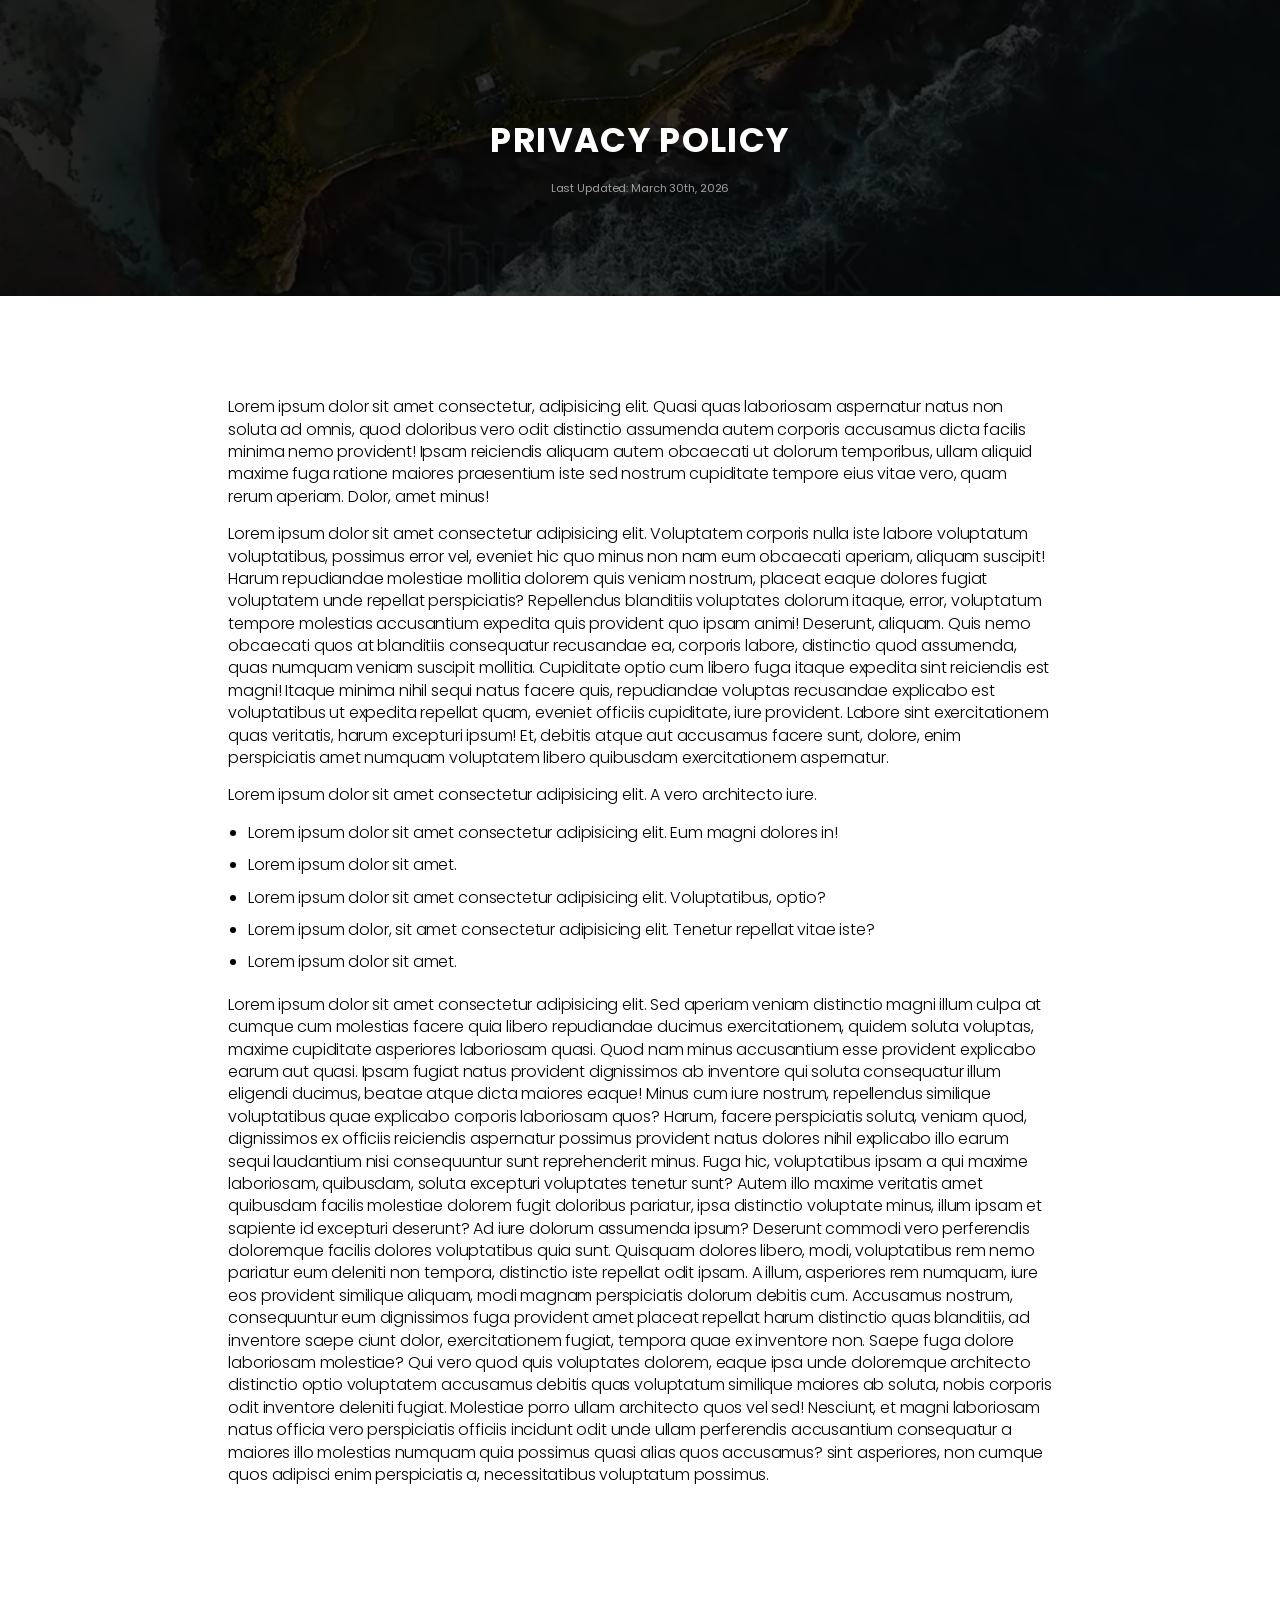
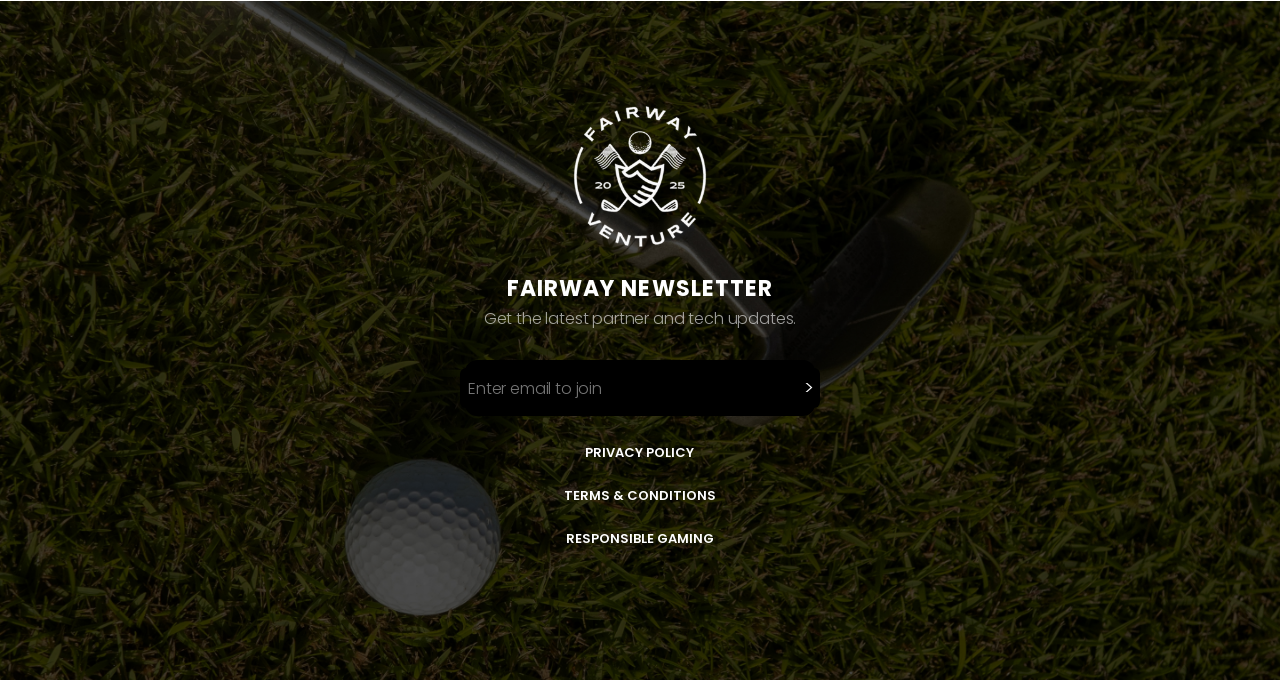
==== privacy-policy.html @ c0509dae "Newsletter form added" ====
<!DOCTYPE html>
<html lang="en">

<head>
    <meta charset="UTF-8">
    <meta name="viewport" content="width=device-width, initial-scale=1.0">
    <title>Fairway Venture  - Privacy Policy</title>
    <meta name="description" content=" ">
    <link rel="shortcut icon" href="/favicon.png" type="image/x-icon">
    <link rel="stylesheet" href="css/styles.css?v=1.0.0">
    <link rel="shortcut icon" href="assets/favicon.svg" type="image/x-icon">
    <meta content="noindex" name="robots"/>

    <!-- Canonical URL -->
    <link rel="canonical" href="">

    <!-- Open Graph / Facebook -->
    <meta property="og:type" content="website" />
    <meta property="og:url" content="" />
    <meta property="og:title" content="Fairway Venture"/>
    <meta property="og:description" content=" " />
    <meta property="og:image" content="/og-image.webp" />
    <meta property="og:image:secure_url" content="" /> 
    <meta property="og:image:width" content="1200" />
    <meta property="og:image:height" content="700" />

    <!-- Twitter Cards -->
    <meta name="twitter:card" content="summary_large_image">
    <meta name="twitter:title" content="Fairway Venture">
    <meta name="description" content=" ">
    <meta name="twitter:image" content="/og-image.webp">
</head>
<body>
    <div class="wrapper-site">
        <nav class="navbar navbar-expand-lg">
            <div class="container position-static justify-content-center">
                <div class="row w-100">
                    <div class="col-12 position-static">
                        <div class="inner-navigation">
                            <div class="logo">
                                <a class="button" href="#footer">
                                   Experience the Technology
                                </a>
                            </div>
                        </div>
                    </div>
                </div>
            </div>
        </nav>

        <section id="hero-inner">
            <div class="container">
                <div class="row">
                    <div class="col-12">
                        <h1>PRIVACY POLICY</h1>
                        <p class="small">Last Updated: March 30th, 2026</p>
                    </div>
                </div>
            </div>
        </section>

        <section id="terms-body">
            <div class="container">
                <div class="row justify-content-center">
                    <div class="col-12 col-md-10 col-lg-8">

                        <p>Lorem ipsum dolor sit amet consectetur, adipisicing elit. Quasi quas laboriosam aspernatur natus non soluta ad omnis, quod doloribus vero odit distinctio assumenda autem corporis accusamus dicta facilis minima nemo provident! Ipsam reiciendis aliquam autem obcaecati ut dolorum temporibus, ullam aliquid maxime fuga ratione maiores praesentium iste sed nostrum cupiditate tempore eius vitae vero, quam rerum aperiam. Dolor, amet minus!</p>

                        <p>Lorem ipsum dolor sit amet consectetur adipisicing elit. Voluptatem corporis nulla iste labore voluptatum voluptatibus, possimus error vel, eveniet hic quo minus non nam eum obcaecati aperiam, aliquam suscipit! Harum repudiandae molestiae mollitia dolorem quis veniam nostrum, placeat eaque dolores fugiat voluptatem unde repellat perspiciatis? Repellendus blanditiis voluptates dolorum itaque, error, voluptatum tempore molestias accusantium expedita quis provident quo ipsam animi! Deserunt, aliquam. Quis nemo obcaecati quos at blanditiis consequatur recusandae ea, corporis labore, distinctio quod assumenda, quas numquam veniam suscipit mollitia. Cupiditate optio cum libero fuga itaque expedita sint reiciendis est magni! Itaque minima nihil sequi natus facere quis, repudiandae voluptas recusandae explicabo est voluptatibus ut expedita repellat quam, eveniet officiis cupiditate, iure provident. Labore sint exercitationem quas veritatis, harum excepturi ipsum! Et, debitis atque aut accusamus facere sunt, dolore, enim perspiciatis amet numquam voluptatem libero quibusdam exercitationem aspernatur.</p>

                        <p>Lorem ipsum dolor sit amet consectetur adipisicing elit. A vero architecto iure.</p>

                        <ul>
                            <li>Lorem ipsum dolor sit amet consectetur adipisicing elit. Eum magni dolores in!</li>
                            <li>Lorem ipsum dolor sit amet.</li>
                            <li>Lorem ipsum dolor sit amet consectetur adipisicing elit. Voluptatibus, optio?</li>
                            <li>Lorem ipsum dolor, sit amet consectetur adipisicing elit. Tenetur repellat vitae iste?</li>
                            <li>Lorem ipsum dolor sit amet.</li>
                        </ul>

                        <p>Lorem ipsum dolor sit amet consectetur adipisicing elit. Sed aperiam veniam distinctio magni illum culpa at cumque cum molestias facere quia libero repudiandae ducimus exercitationem, quidem soluta voluptas, maxime cupiditate asperiores laboriosam quasi. Quod nam minus accusantium esse provident explicabo earum aut quasi. Ipsam fugiat natus provident dignissimos ab inventore qui soluta consequatur illum eligendi ducimus, beatae atque dicta maiores eaque! Minus cum iure nostrum, repellendus similique voluptatibus quae explicabo corporis laboriosam quos? Harum, facere perspiciatis soluta, veniam quod, dignissimos ex officiis reiciendis aspernatur possimus provident natus dolores nihil explicabo illo earum sequi laudantium nisi consequuntur sunt reprehenderit minus. Fuga hic, voluptatibus ipsam a qui maxime laboriosam, quibusdam, soluta excepturi voluptates tenetur sunt? Autem illo maxime veritatis amet quibusdam facilis molestiae dolorem fugit doloribus pariatur, ipsa distinctio voluptate minus, illum ipsam et sapiente id excepturi deserunt? Ad iure dolorum assumenda ipsum? Deserunt commodi vero perferendis doloremque facilis dolores voluptatibus quia sunt. Quisquam dolores libero, modi, voluptatibus rem nemo pariatur eum deleniti non tempora, distinctio iste repellat odit ipsam. A illum, asperiores rem numquam, iure eos provident similique aliquam, modi magnam perspiciatis dolorum debitis cum. Accusamus nostrum, consequuntur eum dignissimos fuga provident amet placeat repellat harum distinctio quas blanditiis, ad inventore saepe ciunt dolor, exercitationem fugiat, tempora quae ex inventore non. Saepe fuga dolore laboriosam molestiae? Qui vero quod quis voluptates dolorem, eaque ipsa unde doloremque architecto distinctio optio voluptatem accusamus debitis quas voluptatum similique maiores ab soluta, nobis corporis odit inventore deleniti fugiat. Molestiae porro ullam architecto quos vel sed! Nesciunt, et magni laboriosam natus officia vero perspiciatis officiis incidunt odit unde ullam perferendis accusantium consequatur a maiores illo molestias numquam quia possimus quasi alias quos accusamus? sint asperiores, non cumque quos adipisci enim perspiciatis a, necessitatibus voluptatum possimus.</p>
                    </div>
                </div>
            </div>
        </section>
        
        <footer id="footer">
            <div class="container">
                <div class="row justify-content-center">
                    <div class="col-12 col-md-5">
                        <div class="inner-content">
                            <div class="top-area">
                                <a href="/">
                                    <img src="public/images/fairway-logo.png" alt="Fairway Venture">
                                </a>
                                <h2>FAIRWAY NEWSLETTER</h2>
                                <p>Get the latest partner and tech updates.</p>
                            </div>
                            <div class="wrapper-form">
                                <form action="" id="waitlist-form">
                                    <input type="email" name="email" id="email" placeholder="Enter email to join" required>
                                    <input type="submit" value=">" class="submit">
                                </form>
                                <div class="success-form">
                                    <div class="inner-content">
                                        <h3>Thank you for subscribing!</h3>
                                    </div>
                                </div>
                            </div>
                            <div class="inner-links">
                                <a href="privacy-policy.html">Privacy Policy</a>
                                <a href="terms-and-conditions.html">Terms & Conditions</a>
                                <a href="responsible-gaming.html">Responsible Gaming</a>
                            </div>
                            <div class="inner-social">

                            </div>
                        </div>
                    </div>
                </div>
            </div>
        </footer>
    </div>
    <!-- jQuery -->
    <script src="lib/js/jquery.min.js"></script>
    <!-- Bootstrap -->
     <script src="lib/js/bootstrap.min.js"></script>
    <!-- Javascript -->
    <script src="js/index.js?v=1.0.0"></script>
</body>
</html>
---- css/styles.css ----
@charset "UTF-8";@import url("https://fonts.googleapis.com/css2?family=Poppins:ital,wght@0,100;0,200;0,300;0,400;0,500;0,600;0,700;0,800;0,900;1,100;1,200;1,300;1,400;1,500;1,600;1,700;1,800;1,900&display=swap");
/*!
 * Bootstrap v4.1.3 (https://getbootstrap.com/)
 * Copyright 2011-2018 The Bootstrap Authors
 * Copyright 2011-2018 Twitter, Inc.
 * Licensed under MIT (https://github.com/twbs/bootstrap/blob/master/LICENSE)
 */:root{--blue:#007bff;--indigo:#6610f2;--purple:#6f42c1;--pink:#e83e8c;--red:#dc3545;--orange:#fd7e14;--yellow:#ffc107;--green:#28a745;--teal:#20c997;--cyan:#17a2b8;--white:#fff;--gray:#6c757d;--gray-dark:#343a40;--primary:#007bff;--secondary:#6c757d;--success:#28a745;--info:#17a2b8;--warning:#ffc107;--danger:#dc3545;--light:#f8f9fa;--dark:#343a40;--breakpoint-xs:0;--breakpoint-sm:576px;--breakpoint-md:768px;--breakpoint-lg:992px;--breakpoint-xl:1200px;--font-family-sans-serif:-apple-system,BlinkMacSystemFont,"Segoe UI",Roboto,"Helvetica Neue",Arial,sans-serif,"Apple Color Emoji","Segoe UI Emoji","Segoe UI Symbol","Noto Color Emoji";--font-family-monospace:SFMono-Regular,Menlo,Monaco,Consolas,"Liberation Mono","Courier New",monospace}*,:after,:before{-webkit-box-sizing:border-box;box-sizing:border-box}html{font-family:sans-serif;line-height:1.15;-webkit-text-size-adjust:100%;-ms-text-size-adjust:100%;-ms-overflow-style:scrollbar;-webkit-tap-highlight-color:transparent}@-ms-viewport{width:device-width}article,aside,figcaption,figure,footer,header,hgroup,main,nav,section{display:block}body{margin:0;font-family:-apple-system,BlinkMacSystemFont,"Segoe UI",Roboto,"Helvetica Neue",Arial,sans-serif,"Apple Color Emoji","Segoe UI Emoji","Segoe UI Symbol","Noto Color Emoji";font-size:1rem;font-weight:400;line-height:1.5;color:#212529;text-align:left;background-color:#fff}[tabindex="-1"]:focus{outline:0!important}hr{-webkit-box-sizing:content-box;box-sizing:content-box;height:0;overflow:visible}h1,h2,h3,h4,h5,h6{margin-top:0;margin-bottom:0.5rem}p{margin-top:0;margin-bottom:1rem}abbr[data-original-title],abbr[title]{text-decoration:underline;-webkit-text-decoration:underline dotted;text-decoration:underline dotted;cursor:help;border-bottom:0}address{margin-bottom:1rem;font-style:normal;line-height:inherit}dl,ol,ul{margin-top:0;margin-bottom:1rem}ol ol,ol ul,ul ol,ul ul{margin-bottom:0}dt{font-weight:700}dd{margin-bottom:0.5rem;margin-left:0}blockquote{margin:0 0 1rem}dfn{font-style:italic}b,strong{font-weight:bolder}small{font-size:80%}sub,sup{position:relative;font-size:75%;line-height:0;vertical-align:baseline}sub{bottom:-0.25em}sup{top:-0.5em}a{color:#007bff;text-decoration:none;background-color:transparent;-webkit-text-decoration-skip:objects}a:hover{color:#0056b3;text-decoration:underline}a:not([href]):not([tabindex]){color:inherit;text-decoration:none}a:not([href]):not([tabindex]):focus,a:not([href]):not([tabindex]):hover{color:inherit;text-decoration:none}a:not([href]):not([tabindex]):focus{outline:0}code,kbd,pre,samp{font-family:SFMono-Regular,Menlo,Monaco,Consolas,"Liberation Mono","Courier New",monospace;font-size:1em}pre{margin-top:0;margin-bottom:1rem;overflow:auto;-ms-overflow-style:scrollbar}figure{margin:0 0 1rem}img{vertical-align:middle;border-style:none}svg{overflow:hidden;vertical-align:middle}table{border-collapse:collapse}caption{padding-top:0.75rem;padding-bottom:0.75rem;color:#6c757d;text-align:left;caption-side:bottom}th{text-align:inherit}label{display:inline-block;margin-bottom:0.5rem}button{border-radius:0}button:focus{outline:1px dotted;outline:5px auto -webkit-focus-ring-color}button,input,optgroup,select,textarea{margin:0;font-family:inherit;font-size:inherit;line-height:inherit}button,input{overflow:visible}button,select{text-transform:none}[type=reset],[type=submit],button,html [type=button]{-webkit-appearance:button}[type=button]::-moz-focus-inner,[type=reset]::-moz-focus-inner,[type=submit]::-moz-focus-inner,button::-moz-focus-inner{padding:0;border-style:none}input[type=checkbox],input[type=radio]{-webkit-box-sizing:border-box;box-sizing:border-box;padding:0}input[type=date],input[type=datetime-local],input[type=month],input[type=time]{-webkit-appearance:listbox}textarea{overflow:auto;resize:vertical}fieldset{min-width:0;padding:0;margin:0;border:0}legend{display:block;width:100%;max-width:100%;padding:0;margin-bottom:0.5rem;font-size:1.5rem;line-height:inherit;color:inherit;white-space:normal}progress{vertical-align:baseline}[type=number]::-webkit-inner-spin-button,[type=number]::-webkit-outer-spin-button{height:auto}[type=search]{outline-offset:-2px;-webkit-appearance:none}[type=search]::-webkit-search-cancel-button,[type=search]::-webkit-search-decoration{-webkit-appearance:none}::-webkit-file-upload-button{font:inherit;-webkit-appearance:button}output{display:inline-block}summary{display:list-item;cursor:pointer}template{display:none}[hidden]{display:none!important}.h1,.h2,.h3,.h4,.h5,.h6,h1,h2,h3,h4,h5,h6{margin-bottom:0.5rem;font-family:inherit;font-weight:500;line-height:1.2;color:inherit}.h1,h1{font-size:2.5rem}.h2,h2{font-size:2rem}.h3,h3{font-size:1.75rem}.h4,h4{font-size:1.5rem}.h5,h5{font-size:1.25rem}.h6,h6{font-size:1rem}.lead{font-size:1.25rem;font-weight:300}.display-1{font-size:6rem;font-weight:300;line-height:1.2}.display-2{font-size:5.5rem;font-weight:300;line-height:1.2}.display-3{font-size:4.5rem;font-weight:300;line-height:1.2}.display-4{font-size:3.5rem;font-weight:300;line-height:1.2}hr{margin-top:1rem;margin-bottom:1rem;border:0;border-top:1px solid rgba(0,0,0,0.1)}.small,small{font-size:80%;font-weight:400}.mark,mark{padding:0.2em;background-color:#fcf8e3}.list-unstyled{padding-left:0;list-style:none}.list-inline{padding-left:0;list-style:none}.list-inline-item{display:inline-block}.list-inline-item:not(:last-child){margin-right:0.5rem}.initialism{font-size:90%;text-transform:uppercase}.blockquote{margin-bottom:1rem;font-size:1.25rem}.blockquote-footer{display:block;font-size:80%;color:#6c757d}.blockquote-footer:before{content:"— "}.img-fluid{max-width:100%;height:auto}.img-thumbnail{padding:0.25rem;background-color:#fff;border:1px solid #dee2e6;border-radius:0.25rem;max-width:100%;height:auto}.figure{display:inline-block}.figure-img{margin-bottom:0.5rem;line-height:1}.figure-caption{font-size:90%;color:#6c757d}code{font-size:87.5%;color:#e83e8c;word-break:break-word}a>code{color:inherit}kbd{padding:0.2rem 0.4rem;font-size:87.5%;color:#fff;background-color:#212529;border-radius:0.2rem}kbd kbd{padding:0;font-size:100%;font-weight:700}pre{display:block;font-size:87.5%;color:#212529}pre code{font-size:inherit;color:inherit;word-break:normal}.pre-scrollable{max-height:340px;overflow-y:scroll}.container{width:100%;padding-right:15px;padding-left:15px;margin-right:auto;margin-left:auto}@media (min-width:576px){.container{max-width:540px}}@media (min-width:768px){.container{max-width:720px}}@media (min-width:992px){.container{max-width:960px}}@media (min-width:1200px){.container{max-width:1140px}}.container-fluid{width:100%;padding-right:15px;padding-left:15px;margin-right:auto;margin-left:auto}.row{display:-ms-flexbox;display:-webkit-box;display:flex;-ms-flex-wrap:wrap;flex-wrap:wrap;margin-right:-15px;margin-left:-15px}.no-gutters{margin-right:0;margin-left:0}.no-gutters>.col,.no-gutters>[class*=col-]{padding-right:0;padding-left:0}.col,.col-1,.col-10,.col-11,.col-12,.col-2,.col-3,.col-4,.col-5,.col-6,.col-7,.col-8,.col-9,.col-auto,.col-lg,.col-lg-1,.col-lg-10,.col-lg-11,.col-lg-12,.col-lg-2,.col-lg-3,.col-lg-4,.col-lg-5,.col-lg-6,.col-lg-7,.col-lg-8,.col-lg-9,.col-lg-auto,.col-md,.col-md-1,.col-md-10,.col-md-11,.col-md-12,.col-md-2,.col-md-3,.col-md-4,.col-md-5,.col-md-6,.col-md-7,.col-md-8,.col-md-9,.col-md-auto,.col-sm,.col-sm-1,.col-sm-10,.col-sm-11,.col-sm-12,.col-sm-2,.col-sm-3,.col-sm-4,.col-sm-5,.col-sm-6,.col-sm-7,.col-sm-8,.col-sm-9,.col-sm-auto,.col-xl,.col-xl-1,.col-xl-10,.col-xl-11,.col-xl-12,.col-xl-2,.col-xl-3,.col-xl-4,.col-xl-5,.col-xl-6,.col-xl-7,.col-xl-8,.col-xl-9,.col-xl-auto{position:relative;width:100%;min-height:1px;padding-right:15px;padding-left:15px}.col{-ms-flex-preferred-size:0;flex-basis:0;-ms-flex-positive:1;-webkit-box-flex:1;flex-grow:1;max-width:100%}.col-auto{-ms-flex:0 0 auto;-webkit-box-flex:0;flex:0 0 auto;width:auto;max-width:none}.col-1{-ms-flex:0 0 8.333333%;-webkit-box-flex:0;flex:0 0 8.333333%;max-width:8.333333%}.col-2{-ms-flex:0 0 16.666667%;-webkit-box-flex:0;flex:0 0 16.666667%;max-width:16.666667%}.col-3{-ms-flex:0 0 25%;-webkit-box-flex:0;flex:0 0 25%;max-width:25%}.col-4{-ms-flex:0 0 33.333333%;-webkit-box-flex:0;flex:0 0 33.333333%;max-width:33.333333%}.col-5{-ms-flex:0 0 41.666667%;-webkit-box-flex:0;flex:0 0 41.666667%;max-width:41.666667%}.col-6{-ms-flex:0 0 50%;-webkit-box-flex:0;flex:0 0 50%;max-width:50%}.col-7{-ms-flex:0 0 58.333333%;-webkit-box-flex:0;flex:0 0 58.333333%;max-width:58.333333%}.col-8{-ms-flex:0 0 66.666667%;-webkit-box-flex:0;flex:0 0 66.666667%;max-width:66.666667%}.col-9{-ms-flex:0 0 75%;-webkit-box-flex:0;flex:0 0 75%;max-width:75%}.col-10{-ms-flex:0 0 83.333333%;-webkit-box-flex:0;flex:0 0 83.333333%;max-width:83.333333%}.col-11{-ms-flex:0 0 91.666667%;-webkit-box-flex:0;flex:0 0 91.666667%;max-width:91.666667%}.col-12{-ms-flex:0 0 100%;-webkit-box-flex:0;flex:0 0 100%;max-width:100%}.order-first{-ms-flex-order:-1;-webkit-box-ordinal-group:0;order:-1}.order-last{-ms-flex-order:13;-webkit-box-ordinal-group:14;order:13}.order-0{-ms-flex-order:0;-webkit-box-ordinal-group:1;order:0}.order-1{-ms-flex-order:1;-webkit-box-ordinal-group:2;order:1}.order-2{-ms-flex-order:2;-webkit-box-ordinal-group:3;order:2}.order-3{-ms-flex-order:3;-webkit-box-ordinal-group:4;order:3}.order-4{-ms-flex-order:4;-webkit-box-ordinal-group:5;order:4}.order-5{-ms-flex-order:5;-webkit-box-ordinal-group:6;order:5}.order-6{-ms-flex-order:6;-webkit-box-ordinal-group:7;order:6}.order-7{-ms-flex-order:7;-webkit-box-ordinal-group:8;order:7}.order-8{-ms-flex-order:8;-webkit-box-ordinal-group:9;order:8}.order-9{-ms-flex-order:9;-webkit-box-ordinal-group:10;order:9}.order-10{-ms-flex-order:10;-webkit-box-ordinal-group:11;order:10}.order-11{-ms-flex-order:11;-webkit-box-ordinal-group:12;order:11}.order-12{-ms-flex-order:12;-webkit-box-ordinal-group:13;order:12}.offset-1{margin-left:8.333333%}.offset-2{margin-left:16.666667%}.offset-3{margin-left:25%}.offset-4{margin-left:33.333333%}.offset-5{margin-left:41.666667%}.offset-6{margin-left:50%}.offset-7{margin-left:58.333333%}.offset-8{margin-left:66.666667%}.offset-9{margin-left:75%}.offset-10{margin-left:83.333333%}.offset-11{margin-left:91.666667%}@media (min-width:576px){.col-sm{-ms-flex-preferred-size:0;flex-basis:0;-ms-flex-positive:1;-webkit-box-flex:1;flex-grow:1;max-width:100%}.col-sm-auto{-ms-flex:0 0 auto;-webkit-box-flex:0;flex:0 0 auto;width:auto;max-width:none}.col-sm-1{-ms-flex:0 0 8.333333%;-webkit-box-flex:0;flex:0 0 8.333333%;max-width:8.333333%}.col-sm-2{-ms-flex:0 0 16.666667%;-webkit-box-flex:0;flex:0 0 16.666667%;max-width:16.666667%}.col-sm-3{-ms-flex:0 0 25%;-webkit-box-flex:0;flex:0 0 25%;max-width:25%}.col-sm-4{-ms-flex:0 0 33.333333%;-webkit-box-flex:0;flex:0 0 33.333333%;max-width:33.333333%}.col-sm-5{-ms-flex:0 0 41.666667%;-webkit-box-flex:0;flex:0 0 41.666667%;max-width:41.666667%}.col-sm-6{-ms-flex:0 0 50%;-webkit-box-flex:0;flex:0 0 50%;max-width:50%}.col-sm-7{-ms-flex:0 0 58.333333%;-webkit-box-flex:0;flex:0 0 58.333333%;max-width:58.333333%}.col-sm-8{-ms-flex:0 0 66.666667%;-webkit-box-flex:0;flex:0 0 66.666667%;max-width:66.666667%}.col-sm-9{-ms-flex:0 0 75%;-webkit-box-flex:0;flex:0 0 75%;max-width:75%}.col-sm-10{-ms-flex:0 0 83.333333%;-webkit-box-flex:0;flex:0 0 83.333333%;max-width:83.333333%}.col-sm-11{-ms-flex:0 0 91.666667%;-webkit-box-flex:0;flex:0 0 91.666667%;max-width:91.666667%}.col-sm-12{-ms-flex:0 0 100%;-webkit-box-flex:0;flex:0 0 100%;max-width:100%}.order-sm-first{-ms-flex-order:-1;-webkit-box-ordinal-group:0;order:-1}.order-sm-last{-ms-flex-order:13;-webkit-box-ordinal-group:14;order:13}.order-sm-0{-ms-flex-order:0;-webkit-box-ordinal-group:1;order:0}.order-sm-1{-ms-flex-order:1;-webkit-box-ordinal-group:2;order:1}.order-sm-2{-ms-flex-order:2;-webkit-box-ordinal-group:3;order:2}.order-sm-3{-ms-flex-order:3;-webkit-box-ordinal-group:4;order:3}.order-sm-4{-ms-flex-order:4;-webkit-box-ordinal-group:5;order:4}.order-sm-5{-ms-flex-order:5;-webkit-box-ordinal-group:6;order:5}.order-sm-6{-ms-flex-order:6;-webkit-box-ordinal-group:7;order:6}.order-sm-7{-ms-flex-order:7;-webkit-box-ordinal-group:8;order:7}.order-sm-8{-ms-flex-order:8;-webkit-box-ordinal-group:9;order:8}.order-sm-9{-ms-flex-order:9;-webkit-box-ordinal-group:10;order:9}.order-sm-10{-ms-flex-order:10;-webkit-box-ordinal-group:11;order:10}.order-sm-11{-ms-flex-order:11;-webkit-box-ordinal-group:12;order:11}.order-sm-12{-ms-flex-order:12;-webkit-box-ordinal-group:13;order:12}.offset-sm-0{margin-left:0}.offset-sm-1{margin-left:8.333333%}.offset-sm-2{margin-left:16.666667%}.offset-sm-3{margin-left:25%}.offset-sm-4{margin-left:33.333333%}.offset-sm-5{margin-left:41.666667%}.offset-sm-6{margin-left:50%}.offset-sm-7{margin-left:58.333333%}.offset-sm-8{margin-left:66.666667%}.offset-sm-9{margin-left:75%}.offset-sm-10{margin-left:83.333333%}.offset-sm-11{margin-left:91.666667%}}@media (min-width:768px){.col-md{-ms-flex-preferred-size:0;flex-basis:0;-ms-flex-positive:1;-webkit-box-flex:1;flex-grow:1;max-width:100%}.col-md-auto{-ms-flex:0 0 auto;-webkit-box-flex:0;flex:0 0 auto;width:auto;max-width:none}.col-md-1{-ms-flex:0 0 8.333333%;-webkit-box-flex:0;flex:0 0 8.333333%;max-width:8.333333%}.col-md-2{-ms-flex:0 0 16.666667%;-webkit-box-flex:0;flex:0 0 16.666667%;max-width:16.666667%}.col-md-3{-ms-flex:0 0 25%;-webkit-box-flex:0;flex:0 0 25%;max-width:25%}.col-md-4{-ms-flex:0 0 33.333333%;-webkit-box-flex:0;flex:0 0 33.333333%;max-width:33.333333%}.col-md-5{-ms-flex:0 0 41.666667%;-webkit-box-flex:0;flex:0 0 41.666667%;max-width:41.666667%}.col-md-6{-ms-flex:0 0 50%;-webkit-box-flex:0;flex:0 0 50%;max-width:50%}.col-md-7{-ms-flex:0 0 58.333333%;-webkit-box-flex:0;flex:0 0 58.333333%;max-width:58.333333%}.col-md-8{-ms-flex:0 0 66.666667%;-webkit-box-flex:0;flex:0 0 66.666667%;max-width:66.666667%}.col-md-9{-ms-flex:0 0 75%;-webkit-box-flex:0;flex:0 0 75%;max-width:75%}.col-md-10{-ms-flex:0 0 83.333333%;-webkit-box-flex:0;flex:0 0 83.333333%;max-width:83.333333%}.col-md-11{-ms-flex:0 0 91.666667%;-webkit-box-flex:0;flex:0 0 91.666667%;max-width:91.666667%}.col-md-12{-ms-flex:0 0 100%;-webkit-box-flex:0;flex:0 0 100%;max-width:100%}.order-md-first{-ms-flex-order:-1;-webkit-box-ordinal-group:0;order:-1}.order-md-last{-ms-flex-order:13;-webkit-box-ordinal-group:14;order:13}.order-md-0{-ms-flex-order:0;-webkit-box-ordinal-group:1;order:0}.order-md-1{-ms-flex-order:1;-webkit-box-ordinal-group:2;order:1}.order-md-2{-ms-flex-order:2;-webkit-box-ordinal-group:3;order:2}.order-md-3{-ms-flex-order:3;-webkit-box-ordinal-group:4;order:3}.order-md-4{-ms-flex-order:4;-webkit-box-ordinal-group:5;order:4}.order-md-5{-ms-flex-order:5;-webkit-box-ordinal-group:6;order:5}.order-md-6{-ms-flex-order:6;-webkit-box-ordinal-group:7;order:6}.order-md-7{-ms-flex-order:7;-webkit-box-ordinal-group:8;order:7}.order-md-8{-ms-flex-order:8;-webkit-box-ordinal-group:9;order:8}.order-md-9{-ms-flex-order:9;-webkit-box-ordinal-group:10;order:9}.order-md-10{-ms-flex-order:10;-webkit-box-ordinal-group:11;order:10}.order-md-11{-ms-flex-order:11;-webkit-box-ordinal-group:12;order:11}.order-md-12{-ms-flex-order:12;-webkit-box-ordinal-group:13;order:12}.offset-md-0{margin-left:0}.offset-md-1{margin-left:8.333333%}.offset-md-2{margin-left:16.666667%}.offset-md-3{margin-left:25%}.offset-md-4{margin-left:33.333333%}.offset-md-5{margin-left:41.666667%}.offset-md-6{margin-left:50%}.offset-md-7{margin-left:58.333333%}.offset-md-8{margin-left:66.666667%}.offset-md-9{margin-left:75%}.offset-md-10{margin-left:83.333333%}.offset-md-11{margin-left:91.666667%}}@media (min-width:992px){.col-lg{-ms-flex-preferred-size:0;flex-basis:0;-ms-flex-positive:1;-webkit-box-flex:1;flex-grow:1;max-width:100%}.col-lg-auto{-ms-flex:0 0 auto;-webkit-box-flex:0;flex:0 0 auto;width:auto;max-width:none}.col-lg-1{-ms-flex:0 0 8.333333%;-webkit-box-flex:0;flex:0 0 8.333333%;max-width:8.333333%}.col-lg-2{-ms-flex:0 0 16.666667%;-webkit-box-flex:0;flex:0 0 16.666667%;max-width:16.666667%}.col-lg-3{-ms-flex:0 0 25%;-webkit-box-flex:0;flex:0 0 25%;max-width:25%}.col-lg-4{-ms-flex:0 0 33.333333%;-webkit-box-flex:0;flex:0 0 33.333333%;max-width:33.333333%}.col-lg-5{-ms-flex:0 0 41.666667%;-webkit-box-flex:0;flex:0 0 41.666667%;max-width:41.666667%}.col-lg-6{-ms-flex:0 0 50%;-webkit-box-flex:0;flex:0 0 50%;max-width:50%}.col-lg-7{-ms-flex:0 0 58.333333%;-webkit-box-flex:0;flex:0 0 58.333333%;max-width:58.333333%}.col-lg-8{-ms-flex:0 0 66.666667%;-webkit-box-flex:0;flex:0 0 66.666667%;max-width:66.666667%}.col-lg-9{-ms-flex:0 0 75%;-webkit-box-flex:0;flex:0 0 75%;max-width:75%}.col-lg-10{-ms-flex:0 0 83.333333%;-webkit-box-flex:0;flex:0 0 83.333333%;max-width:83.333333%}.col-lg-11{-ms-flex:0 0 91.666667%;-webkit-box-flex:0;flex:0 0 91.666667%;max-width:91.666667%}.col-lg-12{-ms-flex:0 0 100%;-webkit-box-flex:0;flex:0 0 100%;max-width:100%}.order-lg-first{-ms-flex-order:-1;-webkit-box-ordinal-group:0;order:-1}.order-lg-last{-ms-flex-order:13;-webkit-box-ordinal-group:14;order:13}.order-lg-0{-ms-flex-order:0;-webkit-box-ordinal-group:1;order:0}.order-lg-1{-ms-flex-order:1;-webkit-box-ordinal-group:2;order:1}.order-lg-2{-ms-flex-order:2;-webkit-box-ordinal-group:3;order:2}.order-lg-3{-ms-flex-order:3;-webkit-box-ordinal-group:4;order:3}.order-lg-4{-ms-flex-order:4;-webkit-box-ordinal-group:5;order:4}.order-lg-5{-ms-flex-order:5;-webkit-box-ordinal-group:6;order:5}.order-lg-6{-ms-flex-order:6;-webkit-box-ordinal-group:7;order:6}.order-lg-7{-ms-flex-order:7;-webkit-box-ordinal-group:8;order:7}.order-lg-8{-ms-flex-order:8;-webkit-box-ordinal-group:9;order:8}.order-lg-9{-ms-flex-order:9;-webkit-box-ordinal-group:10;order:9}.order-lg-10{-ms-flex-order:10;-webkit-box-ordinal-group:11;order:10}.order-lg-11{-ms-flex-order:11;-webkit-box-ordinal-group:12;order:11}.order-lg-12{-ms-flex-order:12;-webkit-box-ordinal-group:13;order:12}.offset-lg-0{margin-left:0}.offset-lg-1{margin-left:8.333333%}.offset-lg-2{margin-left:16.666667%}.offset-lg-3{margin-left:25%}.offset-lg-4{margin-left:33.333333%}.offset-lg-5{margin-left:41.666667%}.offset-lg-6{margin-left:50%}.offset-lg-7{margin-left:58.333333%}.offset-lg-8{margin-left:66.666667%}.offset-lg-9{margin-left:75%}.offset-lg-10{margin-left:83.333333%}.offset-lg-11{margin-left:91.666667%}}@media (min-width:1200px){.col-xl{-ms-flex-preferred-size:0;flex-basis:0;-ms-flex-positive:1;-webkit-box-flex:1;flex-grow:1;max-width:100%}.col-xl-auto{-ms-flex:0 0 auto;-webkit-box-flex:0;flex:0 0 auto;width:auto;max-width:none}.col-xl-1{-ms-flex:0 0 8.333333%;-webkit-box-flex:0;flex:0 0 8.333333%;max-width:8.333333%}.col-xl-2{-ms-flex:0 0 16.666667%;-webkit-box-flex:0;flex:0 0 16.666667%;max-width:16.666667%}.col-xl-3{-ms-flex:0 0 25%;-webkit-box-flex:0;flex:0 0 25%;max-width:25%}.col-xl-4{-ms-flex:0 0 33.333333%;-webkit-box-flex:0;flex:0 0 33.333333%;max-width:33.333333%}.col-xl-5{-ms-flex:0 0 41.666667%;-webkit-box-flex:0;flex:0 0 41.666667%;max-width:41.666667%}.col-xl-6{-ms-flex:0 0 50%;-webkit-box-flex:0;flex:0 0 50%;max-width:50%}.col-xl-7{-ms-flex:0 0 58.333333%;-webkit-box-flex:0;flex:0 0 58.333333%;max-width:58.333333%}.col-xl-8{-ms-flex:0 0 66.666667%;-webkit-box-flex:0;flex:0 0 66.666667%;max-width:66.666667%}.col-xl-9{-ms-flex:0 0 75%;-webkit-box-flex:0;flex:0 0 75%;max-width:75%}.col-xl-10{-ms-flex:0 0 83.333333%;-webkit-box-flex:0;flex:0 0 83.333333%;max-width:83.333333%}.col-xl-11{-ms-flex:0 0 91.666667%;-webkit-box-flex:0;flex:0 0 91.666667%;max-width:91.666667%}.col-xl-12{-ms-flex:0 0 100%;-webkit-box-flex:0;flex:0 0 100%;max-width:100%}.order-xl-first{-ms-flex-order:-1;-webkit-box-ordinal-group:0;order:-1}.order-xl-last{-ms-flex-order:13;-webkit-box-ordinal-group:14;order:13}.order-xl-0{-ms-flex-order:0;-webkit-box-ordinal-group:1;order:0}.order-xl-1{-ms-flex-order:1;-webkit-box-ordinal-group:2;order:1}.order-xl-2{-ms-flex-order:2;-webkit-box-ordinal-group:3;order:2}.order-xl-3{-ms-flex-order:3;-webkit-box-ordinal-group:4;order:3}.order-xl-4{-ms-flex-order:4;-webkit-box-ordinal-group:5;order:4}.order-xl-5{-ms-flex-order:5;-webkit-box-ordinal-group:6;order:5}.order-xl-6{-ms-flex-order:6;-webkit-box-ordinal-group:7;order:6}.order-xl-7{-ms-flex-order:7;-webkit-box-ordinal-group:8;order:7}.order-xl-8{-ms-flex-order:8;-webkit-box-ordinal-group:9;order:8}.order-xl-9{-ms-flex-order:9;-webkit-box-ordinal-group:10;order:9}.order-xl-10{-ms-flex-order:10;-webkit-box-ordinal-group:11;order:10}.order-xl-11{-ms-flex-order:11;-webkit-box-ordinal-group:12;order:11}.order-xl-12{-ms-flex-order:12;-webkit-box-ordinal-group:13;order:12}.offset-xl-0{margin-left:0}.offset-xl-1{margin-left:8.333333%}.offset-xl-2{margin-left:16.666667%}.offset-xl-3{margin-left:25%}.offset-xl-4{margin-left:33.333333%}.offset-xl-5{margin-left:41.666667%}.offset-xl-6{margin-left:50%}.offset-xl-7{margin-left:58.333333%}.offset-xl-8{margin-left:66.666667%}.offset-xl-9{margin-left:75%}.offset-xl-10{margin-left:83.333333%}.offset-xl-11{margin-left:91.666667%}}.table{width:100%;margin-bottom:1rem;background-color:transparent}.table td,.table th{padding:0.75rem;vertical-align:top;border-top:1px solid #dee2e6}.table thead th{vertical-align:bottom;border-bottom:2px solid #dee2e6}.table tbody+tbody{border-top:2px solid #dee2e6}.table .table{background-color:#fff}.table-sm td,.table-sm th{padding:0.3rem}.table-bordered{border:1px solid #dee2e6}.table-bordered td,.table-bordered th{border:1px solid #dee2e6}.table-bordered thead td,.table-bordered thead th{border-bottom-width:2px}.table-borderless tbody+tbody,.table-borderless td,.table-borderless th,.table-borderless thead th{border:0}.table-striped tbody tr:nth-of-type(odd){background-color:rgba(0,0,0,0.05)}.table-hover tbody tr:hover{background-color:rgba(0,0,0,0.075)}.table-primary,.table-primary>td,.table-primary>th{background-color:#b8daff}.table-hover .table-primary:hover{background-color:#9fcdff}.table-hover .table-primary:hover>td,.table-hover .table-primary:hover>th{background-color:#9fcdff}.table-secondary,.table-secondary>td,.table-secondary>th{background-color:#d6d8db}.table-hover .table-secondary:hover{background-color:#c8cbcf}.table-hover .table-secondary:hover>td,.table-hover .table-secondary:hover>th{background-color:#c8cbcf}.table-success,.table-success>td,.table-success>th{background-color:#c3e6cb}.table-hover .table-success:hover{background-color:#b1dfbb}.table-hover .table-success:hover>td,.table-hover .table-success:hover>th{background-color:#b1dfbb}.table-info,.table-info>td,.table-info>th{background-color:#bee5eb}.table-hover .table-info:hover{background-color:#abdde5}.table-hover .table-info:hover>td,.table-hover .table-info:hover>th{background-color:#abdde5}.table-warning,.table-warning>td,.table-warning>th{background-color:#ffeeba}.table-hover .table-warning:hover{background-color:#ffe8a1}.table-hover .table-warning:hover>td,.table-hover .table-warning:hover>th{background-color:#ffe8a1}.table-danger,.table-danger>td,.table-danger>th{background-color:#f5c6cb}.table-hover .table-danger:hover{background-color:#f1b0b7}.table-hover .table-danger:hover>td,.table-hover .table-danger:hover>th{background-color:#f1b0b7}.table-light,.table-light>td,.table-light>th{background-color:#fdfdfe}.table-hover .table-light:hover{background-color:#ececf6}.table-hover .table-light:hover>td,.table-hover .table-light:hover>th{background-color:#ececf6}.table-dark,.table-dark>td,.table-dark>th{background-color:#c6c8ca}.table-hover .table-dark:hover{background-color:#b9bbbe}.table-hover .table-dark:hover>td,.table-hover .table-dark:hover>th{background-color:#b9bbbe}.table-active,.table-active>td,.table-active>th{background-color:rgba(0,0,0,0.075)}.table-hover .table-active:hover{background-color:rgba(0,0,0,0.075)}.table-hover .table-active:hover>td,.table-hover .table-active:hover>th{background-color:rgba(0,0,0,0.075)}.table .thead-dark th{color:#fff;background-color:#212529;border-color:#32383e}.table .thead-light th{color:#495057;background-color:#e9ecef;border-color:#dee2e6}.table-dark{color:#fff;background-color:#212529}.table-dark td,.table-dark th,.table-dark thead th{border-color:#32383e}.table-dark.table-bordered{border:0}.table-dark.table-striped tbody tr:nth-of-type(odd){background-color:rgba(255,255,255,0.05)}.table-dark.table-hover tbody tr:hover{background-color:rgba(255,255,255,0.075)}@media (max-width:575.98px){.table-responsive-sm{display:block;width:100%;overflow-x:auto;-webkit-overflow-scrolling:touch;-ms-overflow-style:-ms-autohiding-scrollbar}.table-responsive-sm>.table-bordered{border:0}}@media (max-width:767.98px){.table-responsive-md{display:block;width:100%;overflow-x:auto;-webkit-overflow-scrolling:touch;-ms-overflow-style:-ms-autohiding-scrollbar}.table-responsive-md>.table-bordered{border:0}}@media (max-width:991.98px){.table-responsive-lg{display:block;width:100%;overflow-x:auto;-webkit-overflow-scrolling:touch;-ms-overflow-style:-ms-autohiding-scrollbar}.table-responsive-lg>.table-bordered{border:0}}@media (max-width:1199.98px){.table-responsive-xl{display:block;width:100%;overflow-x:auto;-webkit-overflow-scrolling:touch;-ms-overflow-style:-ms-autohiding-scrollbar}.table-responsive-xl>.table-bordered{border:0}}.table-responsive{display:block;width:100%;overflow-x:auto;-webkit-overflow-scrolling:touch;-ms-overflow-style:-ms-autohiding-scrollbar}.table-responsive>.table-bordered{border:0}.form-control{display:block;width:100%;height:calc(2.25rem + 2px);padding:0.375rem 0.75rem;font-size:1rem;line-height:1.5;color:#495057;background-color:#fff;background-clip:padding-box;border:1px solid #ced4da;border-radius:0.25rem;-webkit-transition:border-color 0.15s ease-in-out,-webkit-box-shadow 0.15s ease-in-out;transition:border-color 0.15s ease-in-out,-webkit-box-shadow 0.15s ease-in-out;transition:border-color 0.15s ease-in-out,box-shadow 0.15s ease-in-out;transition:border-color 0.15s ease-in-out,box-shadow 0.15s ease-in-out,-webkit-box-shadow 0.15s ease-in-out}@media screen and (prefers-reduced-motion:reduce){.form-control{-webkit-transition:none;transition:none}}.form-control::-ms-expand{background-color:transparent;border:0}.form-control:focus{color:#495057;background-color:#fff;border-color:#80bdff;outline:0;-webkit-box-shadow:0 0 0 0.2rem rgba(0,123,255,0.25);box-shadow:0 0 0 0.2rem rgba(0,123,255,0.25)}.form-control::-webkit-input-placeholder{color:#6c757d;opacity:1}.form-control::-moz-placeholder{color:#6c757d;opacity:1}.form-control:-ms-input-placeholder{color:#6c757d;opacity:1}.form-control::-ms-input-placeholder{color:#6c757d;opacity:1}.form-control::placeholder{color:#6c757d;opacity:1}.form-control:disabled,.form-control[readonly]{background-color:#e9ecef;opacity:1}select.form-control:focus::-ms-value{color:#495057;background-color:#fff}.form-control-file,.form-control-range{display:block;width:100%}.col-form-label{padding-top:calc(0.375rem + 1px);padding-bottom:calc(0.375rem + 1px);margin-bottom:0;font-size:inherit;line-height:1.5}.col-form-label-lg{padding-top:calc(0.5rem + 1px);padding-bottom:calc(0.5rem + 1px);font-size:1.25rem;line-height:1.5}.col-form-label-sm{padding-top:calc(0.25rem + 1px);padding-bottom:calc(0.25rem + 1px);font-size:0.875rem;line-height:1.5}.form-control-plaintext{display:block;width:100%;padding-top:0.375rem;padding-bottom:0.375rem;margin-bottom:0;line-height:1.5;color:#212529;background-color:transparent;border:solid transparent;border-width:1px 0}.form-control-plaintext.form-control-lg,.form-control-plaintext.form-control-sm{padding-right:0;padding-left:0}.form-control-sm{height:calc(1.8125rem + 2px);padding:0.25rem 0.5rem;font-size:0.875rem;line-height:1.5;border-radius:0.2rem}.form-control-lg{height:calc(2.875rem + 2px);padding:0.5rem 1rem;font-size:1.25rem;line-height:1.5;border-radius:0.3rem}select.form-control[multiple],select.form-control[size]{height:auto}textarea.form-control{height:auto}.form-group{margin-bottom:1rem}.form-text{display:block;margin-top:0.25rem}.form-row{display:-ms-flexbox;display:-webkit-box;display:flex;-ms-flex-wrap:wrap;flex-wrap:wrap;margin-right:-5px;margin-left:-5px}.form-row>.col,.form-row>[class*=col-]{padding-right:5px;padding-left:5px}.form-check{position:relative;display:block;padding-left:1.25rem}.form-check-input{position:absolute;margin-top:0.3rem;margin-left:-1.25rem}.form-check-input:disabled~.form-check-label{color:#6c757d}.form-check-label{margin-bottom:0}.form-check-inline{display:-ms-inline-flexbox;display:-webkit-inline-box;display:inline-flex;-ms-flex-align:center;-webkit-box-align:center;align-items:center;padding-left:0;margin-right:0.75rem}.form-check-inline .form-check-input{position:static;margin-top:0;margin-right:0.3125rem;margin-left:0}.valid-feedback{display:none;width:100%;margin-top:0.25rem;font-size:80%;color:#28a745}.valid-tooltip{position:absolute;top:100%;z-index:5;display:none;max-width:100%;padding:0.25rem 0.5rem;margin-top:0.1rem;font-size:0.875rem;line-height:1.5;color:#fff;background-color:rgba(40,167,69,0.9);border-radius:0.25rem}.custom-select.is-valid,.form-control.is-valid,.was-validated .custom-select:valid,.was-validated .form-control:valid{border-color:#28a745}.custom-select.is-valid:focus,.form-control.is-valid:focus,.was-validated .custom-select:valid:focus,.was-validated .form-control:valid:focus{border-color:#28a745;-webkit-box-shadow:0 0 0 0.2rem rgba(40,167,69,0.25);box-shadow:0 0 0 0.2rem rgba(40,167,69,0.25)}.custom-select.is-valid~.valid-feedback,.custom-select.is-valid~.valid-tooltip,.form-control.is-valid~.valid-feedback,.form-control.is-valid~.valid-tooltip,.was-validated .custom-select:valid~.valid-feedback,.was-validated .custom-select:valid~.valid-tooltip,.was-validated .form-control:valid~.valid-feedback,.was-validated .form-control:valid~.valid-tooltip{display:block}.form-control-file.is-valid~.valid-feedback,.form-control-file.is-valid~.valid-tooltip,.was-validated .form-control-file:valid~.valid-feedback,.was-validated .form-control-file:valid~.valid-tooltip{display:block}.form-check-input.is-valid~.form-check-label,.was-validated .form-check-input:valid~.form-check-label{color:#28a745}.form-check-input.is-valid~.valid-feedback,.form-check-input.is-valid~.valid-tooltip,.was-validated .form-check-input:valid~.valid-feedback,.was-validated .form-check-input:valid~.valid-tooltip{display:block}.custom-control-input.is-valid~.custom-control-label,.was-validated .custom-control-input:valid~.custom-control-label{color:#28a745}.custom-control-input.is-valid~.custom-control-label:before,.was-validated .custom-control-input:valid~.custom-control-label:before{background-color:#71dd8a}.custom-control-input.is-valid~.valid-feedback,.custom-control-input.is-valid~.valid-tooltip,.was-validated .custom-control-input:valid~.valid-feedback,.was-validated .custom-control-input:valid~.valid-tooltip{display:block}.custom-control-input.is-valid:checked~.custom-control-label:before,.was-validated .custom-control-input:valid:checked~.custom-control-label:before{background-color:#34ce57}.custom-control-input.is-valid:focus~.custom-control-label:before,.was-validated .custom-control-input:valid:focus~.custom-control-label:before{-webkit-box-shadow:0 0 0 1px #fff,0 0 0 0.2rem rgba(40,167,69,0.25);box-shadow:0 0 0 1px #fff,0 0 0 0.2rem rgba(40,167,69,0.25)}.custom-file-input.is-valid~.custom-file-label,.was-validated .custom-file-input:valid~.custom-file-label{border-color:#28a745}.custom-file-input.is-valid~.custom-file-label:after,.was-validated .custom-file-input:valid~.custom-file-label:after{border-color:inherit}.custom-file-input.is-valid~.valid-feedback,.custom-file-input.is-valid~.valid-tooltip,.was-validated .custom-file-input:valid~.valid-feedback,.was-validated .custom-file-input:valid~.valid-tooltip{display:block}.custom-file-input.is-valid:focus~.custom-file-label,.was-validated .custom-file-input:valid:focus~.custom-file-label{-webkit-box-shadow:0 0 0 0.2rem rgba(40,167,69,0.25);box-shadow:0 0 0 0.2rem rgba(40,167,69,0.25)}.invalid-feedback{display:none;width:100%;margin-top:0.25rem;font-size:80%;color:#dc3545}.invalid-tooltip{position:absolute;top:100%;z-index:5;display:none;max-width:100%;padding:0.25rem 0.5rem;margin-top:0.1rem;font-size:0.875rem;line-height:1.5;color:#fff;background-color:rgba(220,53,69,0.9);border-radius:0.25rem}.custom-select.is-invalid,.form-control.is-invalid,.was-validated .custom-select:invalid,.was-validated .form-control:invalid{border-color:#dc3545}.custom-select.is-invalid:focus,.form-control.is-invalid:focus,.was-validated .custom-select:invalid:focus,.was-validated .form-control:invalid:focus{border-color:#dc3545;-webkit-box-shadow:0 0 0 0.2rem rgba(220,53,69,0.25);box-shadow:0 0 0 0.2rem rgba(220,53,69,0.25)}.custom-select.is-invalid~.invalid-feedback,.custom-select.is-invalid~.invalid-tooltip,.form-control.is-invalid~.invalid-feedback,.form-control.is-invalid~.invalid-tooltip,.was-validated .custom-select:invalid~.invalid-feedback,.was-validated .custom-select:invalid~.invalid-tooltip,.was-validated .form-control:invalid~.invalid-feedback,.was-validated .form-control:invalid~.invalid-tooltip{display:block}.form-control-file.is-invalid~.invalid-feedback,.form-control-file.is-invalid~.invalid-tooltip,.was-validated .form-control-file:invalid~.invalid-feedback,.was-validated .form-control-file:invalid~.invalid-tooltip{display:block}.form-check-input.is-invalid~.form-check-label,.was-validated .form-check-input:invalid~.form-check-label{color:#dc3545}.form-check-input.is-invalid~.invalid-feedback,.form-check-input.is-invalid~.invalid-tooltip,.was-validated .form-check-input:invalid~.invalid-feedback,.was-validated .form-check-input:invalid~.invalid-tooltip{display:block}.custom-control-input.is-invalid~.custom-control-label,.was-validated .custom-control-input:invalid~.custom-control-label{color:#dc3545}.custom-control-input.is-invalid~.custom-control-label:before,.was-validated .custom-control-input:invalid~.custom-control-label:before{background-color:#efa2a9}.custom-control-input.is-invalid~.invalid-feedback,.custom-control-input.is-invalid~.invalid-tooltip,.was-validated .custom-control-input:invalid~.invalid-feedback,.was-validated .custom-control-input:invalid~.invalid-tooltip{display:block}.custom-control-input.is-invalid:checked~.custom-control-label:before,.was-validated .custom-control-input:invalid:checked~.custom-control-label:before{background-color:#e4606d}.custom-control-input.is-invalid:focus~.custom-control-label:before,.was-validated .custom-control-input:invalid:focus~.custom-control-label:before{-webkit-box-shadow:0 0 0 1px #fff,0 0 0 0.2rem rgba(220,53,69,0.25);box-shadow:0 0 0 1px #fff,0 0 0 0.2rem rgba(220,53,69,0.25)}.custom-file-input.is-invalid~.custom-file-label,.was-validated .custom-file-input:invalid~.custom-file-label{border-color:#dc3545}.custom-file-input.is-invalid~.custom-file-label:after,.was-validated .custom-file-input:invalid~.custom-file-label:after{border-color:inherit}.custom-file-input.is-invalid~.invalid-feedback,.custom-file-input.is-invalid~.invalid-tooltip,.was-validated .custom-file-input:invalid~.invalid-feedback,.was-validated .custom-file-input:invalid~.invalid-tooltip{display:block}.custom-file-input.is-invalid:focus~.custom-file-label,.was-validated .custom-file-input:invalid:focus~.custom-file-label{-webkit-box-shadow:0 0 0 0.2rem rgba(220,53,69,0.25);box-shadow:0 0 0 0.2rem rgba(220,53,69,0.25)}.form-inline{display:-ms-flexbox;display:-webkit-box;display:flex;-ms-flex-flow:row wrap;-webkit-box-orient:horizontal;-webkit-box-direction:normal;flex-flow:row wrap;-ms-flex-align:center;-webkit-box-align:center;align-items:center}.form-inline .form-check{width:100%}@media (min-width:576px){.form-inline label{display:-ms-flexbox;display:-webkit-box;display:flex;-ms-flex-align:center;-webkit-box-align:center;align-items:center;-ms-flex-pack:center;-webkit-box-pack:center;justify-content:center;margin-bottom:0}.form-inline .form-group{display:-ms-flexbox;display:-webkit-box;display:flex;-ms-flex:0 0 auto;-webkit-box-flex:0;flex:0 0 auto;-ms-flex-flow:row wrap;-webkit-box-orient:horizontal;-webkit-box-direction:normal;flex-flow:row wrap;-ms-flex-align:center;-webkit-box-align:center;align-items:center;margin-bottom:0}.form-inline .form-control{display:inline-block;width:auto;vertical-align:middle}.form-inline .form-control-plaintext{display:inline-block}.form-inline .custom-select,.form-inline .input-group{width:auto}.form-inline .form-check{display:-ms-flexbox;display:-webkit-box;display:flex;-ms-flex-align:center;-webkit-box-align:center;align-items:center;-ms-flex-pack:center;-webkit-box-pack:center;justify-content:center;width:auto;padding-left:0}.form-inline .form-check-input{position:relative;margin-top:0;margin-right:0.25rem;margin-left:0}.form-inline .custom-control{-ms-flex-align:center;-webkit-box-align:center;align-items:center;-ms-flex-pack:center;-webkit-box-pack:center;justify-content:center}.form-inline .custom-control-label{margin-bottom:0}}.btn{display:inline-block;font-weight:400;text-align:center;white-space:nowrap;vertical-align:middle;-webkit-user-select:none;-moz-user-select:none;-ms-user-select:none;user-select:none;border:1px solid transparent;padding:0.375rem 0.75rem;font-size:1rem;line-height:1.5;border-radius:0.25rem;-webkit-transition:color 0.15s ease-in-out,background-color 0.15s ease-in-out,border-color 0.15s ease-in-out,-webkit-box-shadow 0.15s ease-in-out;transition:color 0.15s ease-in-out,background-color 0.15s ease-in-out,border-color 0.15s ease-in-out,-webkit-box-shadow 0.15s ease-in-out;transition:color 0.15s ease-in-out,background-color 0.15s ease-in-out,border-color 0.15s ease-in-out,box-shadow 0.15s ease-in-out;transition:color 0.15s ease-in-out,background-color 0.15s ease-in-out,border-color 0.15s ease-in-out,box-shadow 0.15s ease-in-out,-webkit-box-shadow 0.15s ease-in-out}@media screen and (prefers-reduced-motion:reduce){.btn{-webkit-transition:none;transition:none}}.btn:focus,.btn:hover{text-decoration:none}.btn.focus,.btn:focus{outline:0;-webkit-box-shadow:0 0 0 0.2rem rgba(0,123,255,0.25);box-shadow:0 0 0 0.2rem rgba(0,123,255,0.25)}.btn.disabled,.btn:disabled{opacity:0.65}.btn:not(:disabled):not(.disabled){cursor:pointer}a.btn.disabled,fieldset:disabled a.btn{pointer-events:none}.btn-primary{color:#fff;background-color:#007bff;border-color:#007bff}.btn-primary:hover{color:#fff;background-color:#0069d9;border-color:#0062cc}.btn-primary.focus,.btn-primary:focus{-webkit-box-shadow:0 0 0 0.2rem rgba(0,123,255,0.5);box-shadow:0 0 0 0.2rem rgba(0,123,255,0.5)}.btn-primary.disabled,.btn-primary:disabled{color:#fff;background-color:#007bff;border-color:#007bff}.btn-primary:not(:disabled):not(.disabled).active,.btn-primary:not(:disabled):not(.disabled):active,.show>.btn-primary.dropdown-toggle{color:#fff;background-color:#0062cc;border-color:#005cbf}.btn-primary:not(:disabled):not(.disabled).active:focus,.btn-primary:not(:disabled):not(.disabled):active:focus,.show>.btn-primary.dropdown-toggle:focus{-webkit-box-shadow:0 0 0 0.2rem rgba(0,123,255,0.5);box-shadow:0 0 0 0.2rem rgba(0,123,255,0.5)}.btn-secondary{color:#fff;background-color:#6c757d;border-color:#6c757d}.btn-secondary:hover{color:#fff;background-color:#5a6268;border-color:#545b62}.btn-secondary.focus,.btn-secondary:focus{-webkit-box-shadow:0 0 0 0.2rem rgba(108,117,125,0.5);box-shadow:0 0 0 0.2rem rgba(108,117,125,0.5)}.btn-secondary.disabled,.btn-secondary:disabled{color:#fff;background-color:#6c757d;border-color:#6c757d}.btn-secondary:not(:disabled):not(.disabled).active,.btn-secondary:not(:disabled):not(.disabled):active,.show>.btn-secondary.dropdown-toggle{color:#fff;background-color:#545b62;border-color:#4e555b}.btn-secondary:not(:disabled):not(.disabled).active:focus,.btn-secondary:not(:disabled):not(.disabled):active:focus,.show>.btn-secondary.dropdown-toggle:focus{-webkit-box-shadow:0 0 0 0.2rem rgba(108,117,125,0.5);box-shadow:0 0 0 0.2rem rgba(108,117,125,0.5)}.btn-success{color:#fff;background-color:#28a745;border-color:#28a745}.btn-success:hover{color:#fff;background-color:#218838;border-color:#1e7e34}.btn-success.focus,.btn-success:focus{-webkit-box-shadow:0 0 0 0.2rem rgba(40,167,69,0.5);box-shadow:0 0 0 0.2rem rgba(40,167,69,0.5)}.btn-success.disabled,.btn-success:disabled{color:#fff;background-color:#28a745;border-color:#28a745}.btn-success:not(:disabled):not(.disabled).active,.btn-success:not(:disabled):not(.disabled):active,.show>.btn-success.dropdown-toggle{color:#fff;background-color:#1e7e34;border-color:#1c7430}.btn-success:not(:disabled):not(.disabled).active:focus,.btn-success:not(:disabled):not(.disabled):active:focus,.show>.btn-success.dropdown-toggle:focus{-webkit-box-shadow:0 0 0 0.2rem rgba(40,167,69,0.5);box-shadow:0 0 0 0.2rem rgba(40,167,69,0.5)}.btn-info{color:#fff;background-color:#17a2b8;border-color:#17a2b8}.btn-info:hover{color:#fff;background-color:#138496;border-color:#117a8b}.btn-info.focus,.btn-info:focus{-webkit-box-shadow:0 0 0 0.2rem rgba(23,162,184,0.5);box-shadow:0 0 0 0.2rem rgba(23,162,184,0.5)}.btn-info.disabled,.btn-info:disabled{color:#fff;background-color:#17a2b8;border-color:#17a2b8}.btn-info:not(:disabled):not(.disabled).active,.btn-info:not(:disabled):not(.disabled):active,.show>.btn-info.dropdown-toggle{color:#fff;background-color:#117a8b;border-color:#10707f}.btn-info:not(:disabled):not(.disabled).active:focus,.btn-info:not(:disabled):not(.disabled):active:focus,.show>.btn-info.dropdown-toggle:focus{-webkit-box-shadow:0 0 0 0.2rem rgba(23,162,184,0.5);box-shadow:0 0 0 0.2rem rgba(23,162,184,0.5)}.btn-warning{color:#212529;background-color:#ffc107;border-color:#ffc107}.btn-warning:hover{color:#212529;background-color:#e0a800;border-color:#d39e00}.btn-warning.focus,.btn-warning:focus{-webkit-box-shadow:0 0 0 0.2rem rgba(255,193,7,0.5);box-shadow:0 0 0 0.2rem rgba(255,193,7,0.5)}.btn-warning.disabled,.btn-warning:disabled{color:#212529;background-color:#ffc107;border-color:#ffc107}.btn-warning:not(:disabled):not(.disabled).active,.btn-warning:not(:disabled):not(.disabled):active,.show>.btn-warning.dropdown-toggle{color:#212529;background-color:#d39e00;border-color:#c69500}.btn-warning:not(:disabled):not(.disabled).active:focus,.btn-warning:not(:disabled):not(.disabled):active:focus,.show>.btn-warning.dropdown-toggle:focus{-webkit-box-shadow:0 0 0 0.2rem rgba(255,193,7,0.5);box-shadow:0 0 0 0.2rem rgba(255,193,7,0.5)}.btn-danger{color:#fff;background-color:#dc3545;border-color:#dc3545}.btn-danger:hover{color:#fff;background-color:#c82333;border-color:#bd2130}.btn-danger.focus,.btn-danger:focus{-webkit-box-shadow:0 0 0 0.2rem rgba(220,53,69,0.5);box-shadow:0 0 0 0.2rem rgba(220,53,69,0.5)}.btn-danger.disabled,.btn-danger:disabled{color:#fff;background-color:#dc3545;border-color:#dc3545}.btn-danger:not(:disabled):not(.disabled).active,.btn-danger:not(:disabled):not(.disabled):active,.show>.btn-danger.dropdown-toggle{color:#fff;background-color:#bd2130;border-color:#b21f2d}.btn-danger:not(:disabled):not(.disabled).active:focus,.btn-danger:not(:disabled):not(.disabled):active:focus,.show>.btn-danger.dropdown-toggle:focus{-webkit-box-shadow:0 0 0 0.2rem rgba(220,53,69,0.5);box-shadow:0 0 0 0.2rem rgba(220,53,69,0.5)}.btn-light{color:#212529;background-color:#f8f9fa;border-color:#f8f9fa}.btn-light:hover{color:#212529;background-color:#e2e6ea;border-color:#dae0e5}.btn-light.focus,.btn-light:focus{-webkit-box-shadow:0 0 0 0.2rem rgba(248,249,250,0.5);box-shadow:0 0 0 0.2rem rgba(248,249,250,0.5)}.btn-light.disabled,.btn-light:disabled{color:#212529;background-color:#f8f9fa;border-color:#f8f9fa}.btn-light:not(:disabled):not(.disabled).active,.btn-light:not(:disabled):not(.disabled):active,.show>.btn-light.dropdown-toggle{color:#212529;background-color:#dae0e5;border-color:#d3d9df}.btn-light:not(:disabled):not(.disabled).active:focus,.btn-light:not(:disabled):not(.disabled):active:focus,.show>.btn-light.dropdown-toggle:focus{-webkit-box-shadow:0 0 0 0.2rem rgba(248,249,250,0.5);box-shadow:0 0 0 0.2rem rgba(248,249,250,0.5)}.btn-dark{color:#fff;background-color:#343a40;border-color:#343a40}.btn-dark:hover{color:#fff;background-color:#23272b;border-color:#1d2124}.btn-dark.focus,.btn-dark:focus{-webkit-box-shadow:0 0 0 0.2rem rgba(52,58,64,0.5);box-shadow:0 0 0 0.2rem rgba(52,58,64,0.5)}.btn-dark.disabled,.btn-dark:disabled{color:#fff;background-color:#343a40;border-color:#343a40}.btn-dark:not(:disabled):not(.disabled).active,.btn-dark:not(:disabled):not(.disabled):active,.show>.btn-dark.dropdown-toggle{color:#fff;background-color:#1d2124;border-color:#171a1d}.btn-dark:not(:disabled):not(.disabled).active:focus,.btn-dark:not(:disabled):not(.disabled):active:focus,.show>.btn-dark.dropdown-toggle:focus{-webkit-box-shadow:0 0 0 0.2rem rgba(52,58,64,0.5);box-shadow:0 0 0 0.2rem rgba(52,58,64,0.5)}.btn-outline-primary{color:#007bff;background-color:transparent;background-image:none;border-color:#007bff}.btn-outline-primary:hover{color:#fff;background-color:#007bff;border-color:#007bff}.btn-outline-primary.focus,.btn-outline-primary:focus{-webkit-box-shadow:0 0 0 0.2rem rgba(0,123,255,0.5);box-shadow:0 0 0 0.2rem rgba(0,123,255,0.5)}.btn-outline-primary.disabled,.btn-outline-primary:disabled{color:#007bff;background-color:transparent}.btn-outline-primary:not(:disabled):not(.disabled).active,.btn-outline-primary:not(:disabled):not(.disabled):active,.show>.btn-outline-primary.dropdown-toggle{color:#fff;background-color:#007bff;border-color:#007bff}.btn-outline-primary:not(:disabled):not(.disabled).active:focus,.btn-outline-primary:not(:disabled):not(.disabled):active:focus,.show>.btn-outline-primary.dropdown-toggle:focus{-webkit-box-shadow:0 0 0 0.2rem rgba(0,123,255,0.5);box-shadow:0 0 0 0.2rem rgba(0,123,255,0.5)}.btn-outline-secondary{color:#6c757d;background-color:transparent;background-image:none;border-color:#6c757d}.btn-outline-secondary:hover{color:#fff;background-color:#6c757d;border-color:#6c757d}.btn-outline-secondary.focus,.btn-outline-secondary:focus{-webkit-box-shadow:0 0 0 0.2rem rgba(108,117,125,0.5);box-shadow:0 0 0 0.2rem rgba(108,117,125,0.5)}.btn-outline-secondary.disabled,.btn-outline-secondary:disabled{color:#6c757d;background-color:transparent}.btn-outline-secondary:not(:disabled):not(.disabled).active,.btn-outline-secondary:not(:disabled):not(.disabled):active,.show>.btn-outline-secondary.dropdown-toggle{color:#fff;background-color:#6c757d;border-color:#6c757d}.btn-outline-secondary:not(:disabled):not(.disabled).active:focus,.btn-outline-secondary:not(:disabled):not(.disabled):active:focus,.show>.btn-outline-secondary.dropdown-toggle:focus{-webkit-box-shadow:0 0 0 0.2rem rgba(108,117,125,0.5);box-shadow:0 0 0 0.2rem rgba(108,117,125,0.5)}.btn-outline-success{color:#28a745;background-color:transparent;background-image:none;border-color:#28a745}.btn-outline-success:hover{color:#fff;background-color:#28a745;border-color:#28a745}.btn-outline-success.focus,.btn-outline-success:focus{-webkit-box-shadow:0 0 0 0.2rem rgba(40,167,69,0.5);box-shadow:0 0 0 0.2rem rgba(40,167,69,0.5)}.btn-outline-success.disabled,.btn-outline-success:disabled{color:#28a745;background-color:transparent}.btn-outline-success:not(:disabled):not(.disabled).active,.btn-outline-success:not(:disabled):not(.disabled):active,.show>.btn-outline-success.dropdown-toggle{color:#fff;background-color:#28a745;border-color:#28a745}.btn-outline-success:not(:disabled):not(.disabled).active:focus,.btn-outline-success:not(:disabled):not(.disabled):active:focus,.show>.btn-outline-success.dropdown-toggle:focus{-webkit-box-shadow:0 0 0 0.2rem rgba(40,167,69,0.5);box-shadow:0 0 0 0.2rem rgba(40,167,69,0.5)}.btn-outline-info{color:#17a2b8;background-color:transparent;background-image:none;border-color:#17a2b8}.btn-outline-info:hover{color:#fff;background-color:#17a2b8;border-color:#17a2b8}.btn-outline-info.focus,.btn-outline-info:focus{-webkit-box-shadow:0 0 0 0.2rem rgba(23,162,184,0.5);box-shadow:0 0 0 0.2rem rgba(23,162,184,0.5)}.btn-outline-info.disabled,.btn-outline-info:disabled{color:#17a2b8;background-color:transparent}.btn-outline-info:not(:disabled):not(.disabled).active,.btn-outline-info:not(:disabled):not(.disabled):active,.show>.btn-outline-info.dropdown-toggle{color:#fff;background-color:#17a2b8;border-color:#17a2b8}.btn-outline-info:not(:disabled):not(.disabled).active:focus,.btn-outline-info:not(:disabled):not(.disabled):active:focus,.show>.btn-outline-info.dropdown-toggle:focus{-webkit-box-shadow:0 0 0 0.2rem rgba(23,162,184,0.5);box-shadow:0 0 0 0.2rem rgba(23,162,184,0.5)}.btn-outline-warning{color:#ffc107;background-color:transparent;background-image:none;border-color:#ffc107}.btn-outline-warning:hover{color:#212529;background-color:#ffc107;border-color:#ffc107}.btn-outline-warning.focus,.btn-outline-warning:focus{-webkit-box-shadow:0 0 0 0.2rem rgba(255,193,7,0.5);box-shadow:0 0 0 0.2rem rgba(255,193,7,0.5)}.btn-outline-warning.disabled,.btn-outline-warning:disabled{color:#ffc107;background-color:transparent}.btn-outline-warning:not(:disabled):not(.disabled).active,.btn-outline-warning:not(:disabled):not(.disabled):active,.show>.btn-outline-warning.dropdown-toggle{color:#212529;background-color:#ffc107;border-color:#ffc107}.btn-outline-warning:not(:disabled):not(.disabled).active:focus,.btn-outline-warning:not(:disabled):not(.disabled):active:focus,.show>.btn-outline-warning.dropdown-toggle:focus{-webkit-box-shadow:0 0 0 0.2rem rgba(255,193,7,0.5);box-shadow:0 0 0 0.2rem rgba(255,193,7,0.5)}.btn-outline-danger{color:#dc3545;background-color:transparent;background-image:none;border-color:#dc3545}.btn-outline-danger:hover{color:#fff;background-color:#dc3545;border-color:#dc3545}.btn-outline-danger.focus,.btn-outline-danger:focus{-webkit-box-shadow:0 0 0 0.2rem rgba(220,53,69,0.5);box-shadow:0 0 0 0.2rem rgba(220,53,69,0.5)}.btn-outline-danger.disabled,.btn-outline-danger:disabled{color:#dc3545;background-color:transparent}.btn-outline-danger:not(:disabled):not(.disabled).active,.btn-outline-danger:not(:disabled):not(.disabled):active,.show>.btn-outline-danger.dropdown-toggle{color:#fff;background-color:#dc3545;border-color:#dc3545}.btn-outline-danger:not(:disabled):not(.disabled).active:focus,.btn-outline-danger:not(:disabled):not(.disabled):active:focus,.show>.btn-outline-danger.dropdown-toggle:focus{-webkit-box-shadow:0 0 0 0.2rem rgba(220,53,69,0.5);box-shadow:0 0 0 0.2rem rgba(220,53,69,0.5)}.btn-outline-light{color:#f8f9fa;background-color:transparent;background-image:none;border-color:#f8f9fa}.btn-outline-light:hover{color:#212529;background-color:#f8f9fa;border-color:#f8f9fa}.btn-outline-light.focus,.btn-outline-light:focus{-webkit-box-shadow:0 0 0 0.2rem rgba(248,249,250,0.5);box-shadow:0 0 0 0.2rem rgba(248,249,250,0.5)}.btn-outline-light.disabled,.btn-outline-light:disabled{color:#f8f9fa;background-color:transparent}.btn-outline-light:not(:disabled):not(.disabled).active,.btn-outline-light:not(:disabled):not(.disabled):active,.show>.btn-outline-light.dropdown-toggle{color:#212529;background-color:#f8f9fa;border-color:#f8f9fa}.btn-outline-light:not(:disabled):not(.disabled).active:focus,.btn-outline-light:not(:disabled):not(.disabled):active:focus,.show>.btn-outline-light.dropdown-toggle:focus{-webkit-box-shadow:0 0 0 0.2rem rgba(248,249,250,0.5);box-shadow:0 0 0 0.2rem rgba(248,249,250,0.5)}.btn-outline-dark{color:#343a40;background-color:transparent;background-image:none;border-color:#343a40}.btn-outline-dark:hover{color:#fff;background-color:#343a40;border-color:#343a40}.btn-outline-dark.focus,.btn-outline-dark:focus{-webkit-box-shadow:0 0 0 0.2rem rgba(52,58,64,0.5);box-shadow:0 0 0 0.2rem rgba(52,58,64,0.5)}.btn-outline-dark.disabled,.btn-outline-dark:disabled{color:#343a40;background-color:transparent}.btn-outline-dark:not(:disabled):not(.disabled).active,.btn-outline-dark:not(:disabled):not(.disabled):active,.show>.btn-outline-dark.dropdown-toggle{color:#fff;background-color:#343a40;border-color:#343a40}.btn-outline-dark:not(:disabled):not(.disabled).active:focus,.btn-outline-dark:not(:disabled):not(.disabled):active:focus,.show>.btn-outline-dark.dropdown-toggle:focus{-webkit-box-shadow:0 0 0 0.2rem rgba(52,58,64,0.5);box-shadow:0 0 0 0.2rem rgba(52,58,64,0.5)}.btn-link{font-weight:400;color:#007bff;background-color:transparent}.btn-link:hover{color:#0056b3;text-decoration:underline;background-color:transparent;border-color:transparent}.btn-link.focus,.btn-link:focus{text-decoration:underline;border-color:transparent;-webkit-box-shadow:none;box-shadow:none}.btn-link.disabled,.btn-link:disabled{color:#6c757d;pointer-events:none}.btn-group-lg>.btn,.btn-lg{padding:0.5rem 1rem;font-size:1.25rem;line-height:1.5;border-radius:0.3rem}.btn-group-sm>.btn,.btn-sm{padding:0.25rem 0.5rem;font-size:0.875rem;line-height:1.5;border-radius:0.2rem}.btn-block{display:block;width:100%}.btn-block+.btn-block{margin-top:0.5rem}input[type=button].btn-block,input[type=reset].btn-block,input[type=submit].btn-block{width:100%}.fade{-webkit-transition:opacity 0.15s linear;transition:opacity 0.15s linear}@media screen and (prefers-reduced-motion:reduce){.fade{-webkit-transition:none;transition:none}}.fade:not(.show){opacity:0}.collapse:not(.show){display:none}.collapsing{position:relative;height:0;overflow:hidden;-webkit-transition:height 0.35s ease;transition:height 0.35s ease}@media screen and (prefers-reduced-motion:reduce){.collapsing{-webkit-transition:none;transition:none}}.dropdown,.dropleft,.dropright,.dropup{position:relative}.dropdown-toggle:after{display:inline-block;width:0;height:0;margin-left:0.255em;vertical-align:0.255em;content:"";border-top:0.3em solid;border-right:0.3em solid transparent;border-bottom:0;border-left:0.3em solid transparent}.dropdown-toggle:empty:after{margin-left:0}.dropdown-menu{position:absolute;top:100%;left:0;z-index:1000;display:none;float:left;min-width:10rem;padding:0.5rem 0;margin:0.125rem 0 0;font-size:1rem;color:#212529;text-align:left;list-style:none;background-color:#fff;background-clip:padding-box;border:1px solid rgba(0,0,0,0.15);border-radius:0.25rem}.dropdown-menu-right{right:0;left:auto}.dropup .dropdown-menu{top:auto;bottom:100%;margin-top:0;margin-bottom:0.125rem}.dropup .dropdown-toggle:after{display:inline-block;width:0;height:0;margin-left:0.255em;vertical-align:0.255em;content:"";border-top:0;border-right:0.3em solid transparent;border-bottom:0.3em solid;border-left:0.3em solid transparent}.dropup .dropdown-toggle:empty:after{margin-left:0}.dropright .dropdown-menu{top:0;right:auto;left:100%;margin-top:0;margin-left:0.125rem}.dropright .dropdown-toggle:after{display:inline-block;width:0;height:0;margin-left:0.255em;vertical-align:0.255em;content:"";border-top:0.3em solid transparent;border-right:0;border-bottom:0.3em solid transparent;border-left:0.3em solid}.dropright .dropdown-toggle:empty:after{margin-left:0}.dropright .dropdown-toggle:after{vertical-align:0}.dropleft .dropdown-menu{top:0;right:100%;left:auto;margin-top:0;margin-right:0.125rem}.dropleft .dropdown-toggle:after{display:inline-block;width:0;height:0;margin-left:0.255em;vertical-align:0.255em;content:""}.dropleft .dropdown-toggle:after{display:none}.dropleft .dropdown-toggle:before{display:inline-block;width:0;height:0;margin-right:0.255em;vertical-align:0.255em;content:"";border-top:0.3em solid transparent;border-right:0.3em solid;border-bottom:0.3em solid transparent}.dropleft .dropdown-toggle:empty:after{margin-left:0}.dropleft .dropdown-toggle:before{vertical-align:0}.dropdown-menu[x-placement^=bottom],.dropdown-menu[x-placement^=left],.dropdown-menu[x-placement^=right],.dropdown-menu[x-placement^=top]{right:auto;bottom:auto}.dropdown-divider{height:0;margin:0.5rem 0;overflow:hidden;border-top:1px solid #e9ecef}.dropdown-item{display:block;width:100%;padding:0.25rem 1.5rem;clear:both;font-weight:400;color:#212529;text-align:inherit;white-space:nowrap;background-color:transparent;border:0}.dropdown-item:focus,.dropdown-item:hover{color:#16181b;text-decoration:none;background-color:#f8f9fa}.dropdown-item.active,.dropdown-item:active{color:#fff;text-decoration:none;background-color:#007bff}.dropdown-item.disabled,.dropdown-item:disabled{color:#6c757d;background-color:transparent}.dropdown-menu.show{display:block}.dropdown-header{display:block;padding:0.5rem 1.5rem;margin-bottom:0;font-size:0.875rem;color:#6c757d;white-space:nowrap}.dropdown-item-text{display:block;padding:0.25rem 1.5rem;color:#212529}.btn-group,.btn-group-vertical{position:relative;display:-ms-inline-flexbox;display:-webkit-inline-box;display:inline-flex;vertical-align:middle}.btn-group-vertical>.btn,.btn-group>.btn{position:relative;-ms-flex:0 1 auto;-webkit-box-flex:0;flex:0 1 auto}.btn-group-vertical>.btn:hover,.btn-group>.btn:hover{z-index:1}.btn-group-vertical>.btn.active,.btn-group-vertical>.btn:active,.btn-group-vertical>.btn:focus,.btn-group>.btn.active,.btn-group>.btn:active,.btn-group>.btn:focus{z-index:1}.btn-group .btn+.btn,.btn-group .btn+.btn-group,.btn-group .btn-group+.btn,.btn-group .btn-group+.btn-group,.btn-group-vertical .btn+.btn,.btn-group-vertical .btn+.btn-group,.btn-group-vertical .btn-group+.btn,.btn-group-vertical .btn-group+.btn-group{margin-left:-1px}.btn-toolbar{display:-ms-flexbox;display:-webkit-box;display:flex;-ms-flex-wrap:wrap;flex-wrap:wrap;-ms-flex-pack:start;-webkit-box-pack:start;justify-content:flex-start}.btn-toolbar .input-group{width:auto}.btn-group>.btn:first-child{margin-left:0}.btn-group>.btn-group:not(:last-child)>.btn,.btn-group>.btn:not(:last-child):not(.dropdown-toggle){border-top-right-radius:0;border-bottom-right-radius:0}.btn-group>.btn-group:not(:first-child)>.btn,.btn-group>.btn:not(:first-child){border-top-left-radius:0;border-bottom-left-radius:0}.dropdown-toggle-split{padding-right:0.5625rem;padding-left:0.5625rem}.dropdown-toggle-split:after,.dropright .dropdown-toggle-split:after,.dropup .dropdown-toggle-split:after{margin-left:0}.dropleft .dropdown-toggle-split:before{margin-right:0}.btn-group-sm>.btn+.dropdown-toggle-split,.btn-sm+.dropdown-toggle-split{padding-right:0.375rem;padding-left:0.375rem}.btn-group-lg>.btn+.dropdown-toggle-split,.btn-lg+.dropdown-toggle-split{padding-right:0.75rem;padding-left:0.75rem}.btn-group-vertical{-ms-flex-direction:column;-webkit-box-orient:vertical;-webkit-box-direction:normal;flex-direction:column;-ms-flex-align:start;-webkit-box-align:start;align-items:flex-start;-ms-flex-pack:center;-webkit-box-pack:center;justify-content:center}.btn-group-vertical .btn,.btn-group-vertical .btn-group{width:100%}.btn-group-vertical>.btn+.btn,.btn-group-vertical>.btn+.btn-group,.btn-group-vertical>.btn-group+.btn,.btn-group-vertical>.btn-group+.btn-group{margin-top:-1px;margin-left:0}.btn-group-vertical>.btn-group:not(:last-child)>.btn,.btn-group-vertical>.btn:not(:last-child):not(.dropdown-toggle){border-bottom-right-radius:0;border-bottom-left-radius:0}.btn-group-vertical>.btn-group:not(:first-child)>.btn,.btn-group-vertical>.btn:not(:first-child){border-top-left-radius:0;border-top-right-radius:0}.btn-group-toggle>.btn,.btn-group-toggle>.btn-group>.btn{margin-bottom:0}.btn-group-toggle>.btn input[type=checkbox],.btn-group-toggle>.btn input[type=radio],.btn-group-toggle>.btn-group>.btn input[type=checkbox],.btn-group-toggle>.btn-group>.btn input[type=radio]{position:absolute;clip:rect(0,0,0,0);pointer-events:none}.input-group{position:relative;display:-ms-flexbox;display:-webkit-box;display:flex;-ms-flex-wrap:wrap;flex-wrap:wrap;-ms-flex-align:stretch;-webkit-box-align:stretch;align-items:stretch;width:100%}.input-group>.custom-file,.input-group>.custom-select,.input-group>.form-control{position:relative;-ms-flex:1 1 auto;-webkit-box-flex:1;flex:1 1 auto;width:1%;margin-bottom:0}.input-group>.custom-file+.custom-file,.input-group>.custom-file+.custom-select,.input-group>.custom-file+.form-control,.input-group>.custom-select+.custom-file,.input-group>.custom-select+.custom-select,.input-group>.custom-select+.form-control,.input-group>.form-control+.custom-file,.input-group>.form-control+.custom-select,.input-group>.form-control+.form-control{margin-left:-1px}.input-group>.custom-file .custom-file-input:focus~.custom-file-label,.input-group>.custom-select:focus,.input-group>.form-control:focus{z-index:3}.input-group>.custom-file .custom-file-input:focus{z-index:4}.input-group>.custom-select:not(:last-child),.input-group>.form-control:not(:last-child){border-top-right-radius:0;border-bottom-right-radius:0}.input-group>.custom-select:not(:first-child),.input-group>.form-control:not(:first-child){border-top-left-radius:0;border-bottom-left-radius:0}.input-group>.custom-file{display:-ms-flexbox;display:-webkit-box;display:flex;-ms-flex-align:center;-webkit-box-align:center;align-items:center}.input-group>.custom-file:not(:last-child) .custom-file-label,.input-group>.custom-file:not(:last-child) .custom-file-label:after{border-top-right-radius:0;border-bottom-right-radius:0}.input-group>.custom-file:not(:first-child) .custom-file-label{border-top-left-radius:0;border-bottom-left-radius:0}.input-group-append,.input-group-prepend{display:-ms-flexbox;display:-webkit-box;display:flex}.input-group-append .btn,.input-group-prepend .btn{position:relative;z-index:2}.input-group-append .btn+.btn,.input-group-append .btn+.input-group-text,.input-group-append .input-group-text+.btn,.input-group-append .input-group-text+.input-group-text,.input-group-prepend .btn+.btn,.input-group-prepend .btn+.input-group-text,.input-group-prepend .input-group-text+.btn,.input-group-prepend .input-group-text+.input-group-text{margin-left:-1px}.input-group-prepend{margin-right:-1px}.input-group-append{margin-left:-1px}.input-group-text{display:-ms-flexbox;display:-webkit-box;display:flex;-ms-flex-align:center;-webkit-box-align:center;align-items:center;padding:0.375rem 0.75rem;margin-bottom:0;font-size:1rem;font-weight:400;line-height:1.5;color:#495057;text-align:center;white-space:nowrap;background-color:#e9ecef;border:1px solid #ced4da;border-radius:0.25rem}.input-group-text input[type=checkbox],.input-group-text input[type=radio]{margin-top:0}.input-group-lg>.form-control,.input-group-lg>.input-group-append>.btn,.input-group-lg>.input-group-append>.input-group-text,.input-group-lg>.input-group-prepend>.btn,.input-group-lg>.input-group-prepend>.input-group-text{height:calc(2.875rem + 2px);padding:0.5rem 1rem;font-size:1.25rem;line-height:1.5;border-radius:0.3rem}.input-group-sm>.form-control,.input-group-sm>.input-group-append>.btn,.input-group-sm>.input-group-append>.input-group-text,.input-group-sm>.input-group-prepend>.btn,.input-group-sm>.input-group-prepend>.input-group-text{height:calc(1.8125rem + 2px);padding:0.25rem 0.5rem;font-size:0.875rem;line-height:1.5;border-radius:0.2rem}.input-group>.input-group-append:last-child>.btn:not(:last-child):not(.dropdown-toggle),.input-group>.input-group-append:last-child>.input-group-text:not(:last-child),.input-group>.input-group-append:not(:last-child)>.btn,.input-group>.input-group-append:not(:last-child)>.input-group-text,.input-group>.input-group-prepend>.btn,.input-group>.input-group-prepend>.input-group-text{border-top-right-radius:0;border-bottom-right-radius:0}.input-group>.input-group-append>.btn,.input-group>.input-group-append>.input-group-text,.input-group>.input-group-prepend:first-child>.btn:not(:first-child),.input-group>.input-group-prepend:first-child>.input-group-text:not(:first-child),.input-group>.input-group-prepend:not(:first-child)>.btn,.input-group>.input-group-prepend:not(:first-child)>.input-group-text{border-top-left-radius:0;border-bottom-left-radius:0}.custom-control{position:relative;display:block;min-height:1.5rem;padding-left:1.5rem}.custom-control-inline{display:-ms-inline-flexbox;display:-webkit-inline-box;display:inline-flex;margin-right:1rem}.custom-control-input{position:absolute;z-index:-1;opacity:0}.custom-control-input:checked~.custom-control-label:before{color:#fff;background-color:#007bff}.custom-control-input:focus~.custom-control-label:before{-webkit-box-shadow:0 0 0 1px #fff,0 0 0 0.2rem rgba(0,123,255,0.25);box-shadow:0 0 0 1px #fff,0 0 0 0.2rem rgba(0,123,255,0.25)}.custom-control-input:active~.custom-control-label:before{color:#fff;background-color:#b3d7ff}.custom-control-input:disabled~.custom-control-label{color:#6c757d}.custom-control-input:disabled~.custom-control-label:before{background-color:#e9ecef}.custom-control-label{position:relative;margin-bottom:0}.custom-control-label:before{position:absolute;top:0.25rem;left:-1.5rem;display:block;width:1rem;height:1rem;pointer-events:none;content:"";-webkit-user-select:none;-moz-user-select:none;-ms-user-select:none;user-select:none;background-color:#dee2e6}.custom-control-label:after{position:absolute;top:0.25rem;left:-1.5rem;display:block;width:1rem;height:1rem;content:"";background-repeat:no-repeat;background-position:center center;background-size:50% 50%}.custom-checkbox .custom-control-label:before{border-radius:0.25rem}.custom-checkbox .custom-control-input:checked~.custom-control-label:before{background-color:#007bff}.custom-checkbox .custom-control-input:checked~.custom-control-label:after{background-image:url("data:image/svg+xml;charset=utf8,%3Csvg xmlns='http://www.w3.org/2000/svg' viewBox='0 0 8 8'%3E%3Cpath fill='%23fff' d='M6.564.75l-3.59 3.612-1.538-1.55L0 4.26 2.974 7.25 8 2.193z'/%3E%3C/svg%3E")}.custom-checkbox .custom-control-input:indeterminate~.custom-control-label:before{background-color:#007bff}.custom-checkbox .custom-control-input:indeterminate~.custom-control-label:after{background-image:url("data:image/svg+xml;charset=utf8,%3Csvg xmlns='http://www.w3.org/2000/svg' viewBox='0 0 4 4'%3E%3Cpath stroke='%23fff' d='M0 2h4'/%3E%3C/svg%3E")}.custom-checkbox .custom-control-input:disabled:checked~.custom-control-label:before{background-color:rgba(0,123,255,0.5)}.custom-checkbox .custom-control-input:disabled:indeterminate~.custom-control-label:before{background-color:rgba(0,123,255,0.5)}.custom-radio .custom-control-label:before{border-radius:50%}.custom-radio .custom-control-input:checked~.custom-control-label:before{background-color:#007bff}.custom-radio .custom-control-input:checked~.custom-control-label:after{background-image:url("data:image/svg+xml;charset=utf8,%3Csvg xmlns='http://www.w3.org/2000/svg' viewBox='-4 -4 8 8'%3E%3Ccircle r='3' fill='%23fff'/%3E%3C/svg%3E")}.custom-radio .custom-control-input:disabled:checked~.custom-control-label:before{background-color:rgba(0,123,255,0.5)}.custom-select{display:inline-block;width:100%;height:calc(2.25rem + 2px);padding:0.375rem 1.75rem 0.375rem 0.75rem;line-height:1.5;color:#495057;vertical-align:middle;background:#fff url("data:image/svg+xml;charset=utf8,%3Csvg xmlns='http://www.w3.org/2000/svg' viewBox='0 0 4 5'%3E%3Cpath fill='%23343a40' d='M2 0L0 2h4zm0 5L0 3h4z'/%3E%3C/svg%3E") no-repeat right 0.75rem center;background-size:8px 10px;border:1px solid #ced4da;border-radius:0.25rem;-webkit-appearance:none;-moz-appearance:none;appearance:none}.custom-select:focus{border-color:#80bdff;outline:0;-webkit-box-shadow:0 0 0 0.2rem rgba(128,189,255,0.5);box-shadow:0 0 0 0.2rem rgba(128,189,255,0.5)}.custom-select:focus::-ms-value{color:#495057;background-color:#fff}.custom-select[multiple],.custom-select[size]:not([size="1"]){height:auto;padding-right:0.75rem;background-image:none}.custom-select:disabled{color:#6c757d;background-color:#e9ecef}.custom-select::-ms-expand{opacity:0}.custom-select-sm{height:calc(1.8125rem + 2px);padding-top:0.375rem;padding-bottom:0.375rem;font-size:75%}.custom-select-lg{height:calc(2.875rem + 2px);padding-top:0.375rem;padding-bottom:0.375rem;font-size:125%}.custom-file{position:relative;display:inline-block;width:100%;height:calc(2.25rem + 2px);margin-bottom:0}.custom-file-input{position:relative;z-index:2;width:100%;height:calc(2.25rem + 2px);margin:0;opacity:0}.custom-file-input:focus~.custom-file-label{border-color:#80bdff;-webkit-box-shadow:0 0 0 0.2rem rgba(0,123,255,0.25);box-shadow:0 0 0 0.2rem rgba(0,123,255,0.25)}.custom-file-input:focus~.custom-file-label:after{border-color:#80bdff}.custom-file-input:disabled~.custom-file-label{background-color:#e9ecef}.custom-file-input:lang(en)~.custom-file-label:after{content:"Browse"}.custom-file-label{position:absolute;top:0;right:0;left:0;z-index:1;height:calc(2.25rem + 2px);padding:0.375rem 0.75rem;line-height:1.5;color:#495057;background-color:#fff;border:1px solid #ced4da;border-radius:0.25rem}.custom-file-label:after{position:absolute;top:0;right:0;bottom:0;z-index:3;display:block;height:2.25rem;padding:0.375rem 0.75rem;line-height:1.5;color:#495057;content:"Browse";background-color:#e9ecef;border-left:1px solid #ced4da;border-radius:0 0.25rem 0.25rem 0}.custom-range{width:100%;padding-left:0;background-color:transparent;-webkit-appearance:none;-moz-appearance:none;appearance:none}.custom-range:focus{outline:0}.custom-range:focus::-webkit-slider-thumb{-webkit-box-shadow:0 0 0 1px #fff,0 0 0 0.2rem rgba(0,123,255,0.25);box-shadow:0 0 0 1px #fff,0 0 0 0.2rem rgba(0,123,255,0.25)}.custom-range:focus::-moz-range-thumb{box-shadow:0 0 0 1px #fff,0 0 0 0.2rem rgba(0,123,255,0.25)}.custom-range:focus::-ms-thumb{box-shadow:0 0 0 1px #fff,0 0 0 0.2rem rgba(0,123,255,0.25)}.custom-range::-moz-focus-outer{border:0}.custom-range::-webkit-slider-thumb{width:1rem;height:1rem;margin-top:-0.25rem;background-color:#007bff;border:0;border-radius:1rem;-webkit-transition:background-color 0.15s ease-in-out,border-color 0.15s ease-in-out,-webkit-box-shadow 0.15s ease-in-out;transition:background-color 0.15s ease-in-out,border-color 0.15s ease-in-out,-webkit-box-shadow 0.15s ease-in-out;transition:background-color 0.15s ease-in-out,border-color 0.15s ease-in-out,box-shadow 0.15s ease-in-out;transition:background-color 0.15s ease-in-out,border-color 0.15s ease-in-out,box-shadow 0.15s ease-in-out,-webkit-box-shadow 0.15s ease-in-out;-webkit-appearance:none;appearance:none}@media screen and (prefers-reduced-motion:reduce){.custom-range::-webkit-slider-thumb{-webkit-transition:none;transition:none}}.custom-range::-webkit-slider-thumb:active{background-color:#b3d7ff}.custom-range::-webkit-slider-runnable-track{width:100%;height:0.5rem;color:transparent;cursor:pointer;background-color:#dee2e6;border-color:transparent;border-radius:1rem}.custom-range::-moz-range-thumb{width:1rem;height:1rem;background-color:#007bff;border:0;border-radius:1rem;-moz-transition:background-color 0.15s ease-in-out,border-color 0.15s ease-in-out,box-shadow 0.15s ease-in-out;transition:background-color 0.15s ease-in-out,border-color 0.15s ease-in-out,box-shadow 0.15s ease-in-out;-moz-appearance:none;appearance:none}@media screen and (prefers-reduced-motion:reduce){.custom-range::-moz-range-thumb{-moz-transition:none;transition:none}}.custom-range::-moz-range-thumb:active{background-color:#b3d7ff}.custom-range::-moz-range-track{width:100%;height:0.5rem;color:transparent;cursor:pointer;background-color:#dee2e6;border-color:transparent;border-radius:1rem}.custom-range::-ms-thumb{width:1rem;height:1rem;margin-top:0;margin-right:0.2rem;margin-left:0.2rem;background-color:#007bff;border:0;border-radius:1rem;-ms-transition:background-color 0.15s ease-in-out,border-color 0.15s ease-in-out,box-shadow 0.15s ease-in-out;transition:background-color 0.15s ease-in-out,border-color 0.15s ease-in-out,box-shadow 0.15s ease-in-out;appearance:none}@media screen and (prefers-reduced-motion:reduce){.custom-range::-ms-thumb{-ms-transition:none;transition:none}}.custom-range::-ms-thumb:active{background-color:#b3d7ff}.custom-range::-ms-track{width:100%;height:0.5rem;color:transparent;cursor:pointer;background-color:transparent;border-color:transparent;border-width:0.5rem}.custom-range::-ms-fill-lower{background-color:#dee2e6;border-radius:1rem}.custom-range::-ms-fill-upper{margin-right:15px;background-color:#dee2e6;border-radius:1rem}.custom-control-label:before,.custom-file-label,.custom-select{-webkit-transition:background-color 0.15s ease-in-out,border-color 0.15s ease-in-out,-webkit-box-shadow 0.15s ease-in-out;transition:background-color 0.15s ease-in-out,border-color 0.15s ease-in-out,-webkit-box-shadow 0.15s ease-in-out;transition:background-color 0.15s ease-in-out,border-color 0.15s ease-in-out,box-shadow 0.15s ease-in-out;transition:background-color 0.15s ease-in-out,border-color 0.15s ease-in-out,box-shadow 0.15s ease-in-out,-webkit-box-shadow 0.15s ease-in-out}@media screen and (prefers-reduced-motion:reduce){.custom-control-label:before,.custom-file-label,.custom-select{-webkit-transition:none;transition:none}}.nav{display:-ms-flexbox;display:-webkit-box;display:flex;-ms-flex-wrap:wrap;flex-wrap:wrap;padding-left:0;margin-bottom:0;list-style:none}.nav-link{display:block;padding:0.5rem 1rem}.nav-link:focus,.nav-link:hover{text-decoration:none}.nav-link.disabled{color:#6c757d}.nav-tabs{border-bottom:1px solid #dee2e6}.nav-tabs .nav-item{margin-bottom:-1px}.nav-tabs .nav-link{border:1px solid transparent;border-top-left-radius:0.25rem;border-top-right-radius:0.25rem}.nav-tabs .nav-link:focus,.nav-tabs .nav-link:hover{border-color:#e9ecef #e9ecef #dee2e6}.nav-tabs .nav-link.disabled{color:#6c757d;background-color:transparent;border-color:transparent}.nav-tabs .nav-item.show .nav-link,.nav-tabs .nav-link.active{color:#495057;background-color:#fff;border-color:#dee2e6 #dee2e6 #fff}.nav-tabs .dropdown-menu{margin-top:-1px;border-top-left-radius:0;border-top-right-radius:0}.nav-pills .nav-link{border-radius:0.25rem}.nav-pills .nav-link.active,.nav-pills .show>.nav-link{color:#fff;background-color:#007bff}.nav-fill .nav-item{-ms-flex:1 1 auto;-webkit-box-flex:1;flex:1 1 auto;text-align:center}.nav-justified .nav-item{-ms-flex-preferred-size:0;flex-basis:0;-ms-flex-positive:1;-webkit-box-flex:1;flex-grow:1;text-align:center}.tab-content>.tab-pane{display:none}.tab-content>.active{display:block}.navbar{position:relative;display:-ms-flexbox;display:-webkit-box;display:flex;-ms-flex-wrap:wrap;flex-wrap:wrap;-ms-flex-align:center;-webkit-box-align:center;align-items:center;-ms-flex-pack:justify;-webkit-box-pack:justify;justify-content:space-between;padding:0.5rem 1rem}.navbar>.container,.navbar>.container-fluid{display:-ms-flexbox;display:-webkit-box;display:flex;-ms-flex-wrap:wrap;flex-wrap:wrap;-ms-flex-align:center;-webkit-box-align:center;align-items:center;-ms-flex-pack:justify;-webkit-box-pack:justify;justify-content:space-between}.navbar-brand{display:inline-block;padding-top:0.3125rem;padding-bottom:0.3125rem;margin-right:1rem;font-size:1.25rem;line-height:inherit;white-space:nowrap}.navbar-brand:focus,.navbar-brand:hover{text-decoration:none}.navbar-nav{display:-ms-flexbox;display:-webkit-box;display:flex;-ms-flex-direction:column;-webkit-box-orient:vertical;-webkit-box-direction:normal;flex-direction:column;padding-left:0;margin-bottom:0;list-style:none}.navbar-nav .nav-link{padding-right:0;padding-left:0}.navbar-nav .dropdown-menu{position:static;float:none}.navbar-text{display:inline-block;padding-top:0.5rem;padding-bottom:0.5rem}.navbar-collapse{-ms-flex-preferred-size:100%;flex-basis:100%;-ms-flex-positive:1;-webkit-box-flex:1;flex-grow:1;-ms-flex-align:center;-webkit-box-align:center;align-items:center}.navbar-toggler{padding:0.25rem 0.75rem;font-size:1.25rem;line-height:1;background-color:transparent;border:1px solid transparent;border-radius:0.25rem}.navbar-toggler:focus,.navbar-toggler:hover{text-decoration:none}.navbar-toggler:not(:disabled):not(.disabled){cursor:pointer}.navbar-toggler-icon{display:inline-block;width:1.5em;height:1.5em;vertical-align:middle;content:"";background:no-repeat center center;background-size:100% 100%}@media (max-width:575.98px){.navbar-expand-sm>.container,.navbar-expand-sm>.container-fluid{padding-right:0;padding-left:0}}@media (min-width:576px){.navbar-expand-sm{-ms-flex-flow:row nowrap;-webkit-box-orient:horizontal;-webkit-box-direction:normal;flex-flow:row nowrap;-ms-flex-pack:start;-webkit-box-pack:start;justify-content:flex-start}.navbar-expand-sm .navbar-nav{-ms-flex-direction:row;-webkit-box-orient:horizontal;-webkit-box-direction:normal;flex-direction:row}.navbar-expand-sm .navbar-nav .dropdown-menu{position:absolute}.navbar-expand-sm .navbar-nav .nav-link{padding-right:0.5rem;padding-left:0.5rem}.navbar-expand-sm>.container,.navbar-expand-sm>.container-fluid{-ms-flex-wrap:nowrap;flex-wrap:nowrap}.navbar-expand-sm .navbar-collapse{display:-ms-flexbox!important;display:-webkit-box!important;display:flex!important;-ms-flex-preferred-size:auto;flex-basis:auto}.navbar-expand-sm .navbar-toggler{display:none}}@media (max-width:767.98px){.navbar-expand-md>.container,.navbar-expand-md>.container-fluid{padding-right:0;padding-left:0}}@media (min-width:768px){.navbar-expand-md{-ms-flex-flow:row nowrap;-webkit-box-orient:horizontal;-webkit-box-direction:normal;flex-flow:row nowrap;-ms-flex-pack:start;-webkit-box-pack:start;justify-content:flex-start}.navbar-expand-md .navbar-nav{-ms-flex-direction:row;-webkit-box-orient:horizontal;-webkit-box-direction:normal;flex-direction:row}.navbar-expand-md .navbar-nav .dropdown-menu{position:absolute}.navbar-expand-md .navbar-nav .nav-link{padding-right:0.5rem;padding-left:0.5rem}.navbar-expand-md>.container,.navbar-expand-md>.container-fluid{-ms-flex-wrap:nowrap;flex-wrap:nowrap}.navbar-expand-md .navbar-collapse{display:-ms-flexbox!important;display:-webkit-box!important;display:flex!important;-ms-flex-preferred-size:auto;flex-basis:auto}.navbar-expand-md .navbar-toggler{display:none}}@media (max-width:991.98px){.navbar-expand-lg>.container,.navbar-expand-lg>.container-fluid{padding-right:0;padding-left:0}}@media (min-width:992px){.navbar-expand-lg{-ms-flex-flow:row nowrap;-webkit-box-orient:horizontal;-webkit-box-direction:normal;flex-flow:row nowrap;-ms-flex-pack:start;-webkit-box-pack:start;justify-content:flex-start}.navbar-expand-lg .navbar-nav{-ms-flex-direction:row;-webkit-box-orient:horizontal;-webkit-box-direction:normal;flex-direction:row}.navbar-expand-lg .navbar-nav .dropdown-menu{position:absolute}.navbar-expand-lg .navbar-nav .nav-link{padding-right:0.5rem;padding-left:0.5rem}.navbar-expand-lg>.container,.navbar-expand-lg>.container-fluid{-ms-flex-wrap:nowrap;flex-wrap:nowrap}.navbar-expand-lg .navbar-collapse{display:-ms-flexbox!important;display:-webkit-box!important;display:flex!important;-ms-flex-preferred-size:auto;flex-basis:auto}.navbar-expand-lg .navbar-toggler{display:none}}@media (max-width:1199.98px){.navbar-expand-xl>.container,.navbar-expand-xl>.container-fluid{padding-right:0;padding-left:0}}@media (min-width:1200px){.navbar-expand-xl{-ms-flex-flow:row nowrap;-webkit-box-orient:horizontal;-webkit-box-direction:normal;flex-flow:row nowrap;-ms-flex-pack:start;-webkit-box-pack:start;justify-content:flex-start}.navbar-expand-xl .navbar-nav{-ms-flex-direction:row;-webkit-box-orient:horizontal;-webkit-box-direction:normal;flex-direction:row}.navbar-expand-xl .navbar-nav .dropdown-menu{position:absolute}.navbar-expand-xl .navbar-nav .nav-link{padding-right:0.5rem;padding-left:0.5rem}.navbar-expand-xl>.container,.navbar-expand-xl>.container-fluid{-ms-flex-wrap:nowrap;flex-wrap:nowrap}.navbar-expand-xl .navbar-collapse{display:-ms-flexbox!important;display:-webkit-box!important;display:flex!important;-ms-flex-preferred-size:auto;flex-basis:auto}.navbar-expand-xl .navbar-toggler{display:none}}.navbar-expand{-ms-flex-flow:row nowrap;-webkit-box-orient:horizontal;-webkit-box-direction:normal;flex-flow:row nowrap;-ms-flex-pack:start;-webkit-box-pack:start;justify-content:flex-start}.navbar-expand>.container,.navbar-expand>.container-fluid{padding-right:0;padding-left:0}.navbar-expand .navbar-nav{-ms-flex-direction:row;-webkit-box-orient:horizontal;-webkit-box-direction:normal;flex-direction:row}.navbar-expand .navbar-nav .dropdown-menu{position:absolute}.navbar-expand .navbar-nav .nav-link{padding-right:0.5rem;padding-left:0.5rem}.navbar-expand>.container,.navbar-expand>.container-fluid{-ms-flex-wrap:nowrap;flex-wrap:nowrap}.navbar-expand .navbar-collapse{display:-ms-flexbox!important;display:-webkit-box!important;display:flex!important;-ms-flex-preferred-size:auto;flex-basis:auto}.navbar-expand .navbar-toggler{display:none}.navbar-light .navbar-brand{color:rgba(0,0,0,0.9)}.navbar-light .navbar-brand:focus,.navbar-light .navbar-brand:hover{color:rgba(0,0,0,0.9)}.navbar-light .navbar-nav .nav-link{color:rgba(0,0,0,0.5)}.navbar-light .navbar-nav .nav-link:focus,.navbar-light .navbar-nav .nav-link:hover{color:rgba(0,0,0,0.7)}.navbar-light .navbar-nav .nav-link.disabled{color:rgba(0,0,0,0.3)}.navbar-light .navbar-nav .active>.nav-link,.navbar-light .navbar-nav .nav-link.active,.navbar-light .navbar-nav .nav-link.show,.navbar-light .navbar-nav .show>.nav-link{color:rgba(0,0,0,0.9)}.navbar-light .navbar-toggler{color:rgba(0,0,0,0.5);border-color:rgba(0,0,0,0.1)}.navbar-light .navbar-toggler-icon{background-image:url("data:image/svg+xml;charset=utf8,%3Csvg viewBox='0 0 30 30' xmlns='http://www.w3.org/2000/svg'%3E%3Cpath stroke='rgba(0, 0, 0, 0.5)' stroke-width='2' stroke-linecap='round' stroke-miterlimit='10' d='M4 7h22M4 15h22M4 23h22'/%3E%3C/svg%3E")}.navbar-light .navbar-text{color:rgba(0,0,0,0.5)}.navbar-light .navbar-text a{color:rgba(0,0,0,0.9)}.navbar-light .navbar-text a:focus,.navbar-light .navbar-text a:hover{color:rgba(0,0,0,0.9)}.navbar-dark .navbar-brand{color:#fff}.navbar-dark .navbar-brand:focus,.navbar-dark .navbar-brand:hover{color:#fff}.navbar-dark .navbar-nav .nav-link{color:rgba(255,255,255,0.5)}.navbar-dark .navbar-nav .nav-link:focus,.navbar-dark .navbar-nav .nav-link:hover{color:rgba(255,255,255,0.75)}.navbar-dark .navbar-nav .nav-link.disabled{color:rgba(255,255,255,0.25)}.navbar-dark .navbar-nav .active>.nav-link,.navbar-dark .navbar-nav .nav-link.active,.navbar-dark .navbar-nav .nav-link.show,.navbar-dark .navbar-nav .show>.nav-link{color:#fff}.navbar-dark .navbar-toggler{color:rgba(255,255,255,0.5);border-color:rgba(255,255,255,0.1)}.navbar-dark .navbar-toggler-icon{background-image:url("data:image/svg+xml;charset=utf8,%3Csvg viewBox='0 0 30 30' xmlns='http://www.w3.org/2000/svg'%3E%3Cpath stroke='rgba(255, 255, 255, 0.5)' stroke-width='2' stroke-linecap='round' stroke-miterlimit='10' d='M4 7h22M4 15h22M4 23h22'/%3E%3C/svg%3E")}.navbar-dark .navbar-text{color:rgba(255,255,255,0.5)}.navbar-dark .navbar-text a{color:#fff}.navbar-dark .navbar-text a:focus,.navbar-dark .navbar-text a:hover{color:#fff}.card{position:relative;display:-ms-flexbox;display:-webkit-box;display:flex;-ms-flex-direction:column;-webkit-box-orient:vertical;-webkit-box-direction:normal;flex-direction:column;min-width:0;word-wrap:break-word;background-color:#fff;background-clip:border-box;border:1px solid rgba(0,0,0,0.125);border-radius:0.25rem}.card>hr{margin-right:0;margin-left:0}.card>.list-group:first-child .list-group-item:first-child{border-top-left-radius:0.25rem;border-top-right-radius:0.25rem}.card>.list-group:last-child .list-group-item:last-child{border-bottom-right-radius:0.25rem;border-bottom-left-radius:0.25rem}.card-body{-ms-flex:1 1 auto;-webkit-box-flex:1;flex:1 1 auto;padding:1.25rem}.card-title{margin-bottom:0.75rem}.card-subtitle{margin-top:-0.375rem;margin-bottom:0}.card-text:last-child{margin-bottom:0}.card-link:hover{text-decoration:none}.card-link+.card-link{margin-left:1.25rem}.card-header{padding:0.75rem 1.25rem;margin-bottom:0;background-color:rgba(0,0,0,0.03);border-bottom:1px solid rgba(0,0,0,0.125)}.card-header:first-child{border-radius:calc(0.25rem - 1px) calc(0.25rem - 1px) 0 0}.card-header+.list-group .list-group-item:first-child{border-top:0}.card-footer{padding:0.75rem 1.25rem;background-color:rgba(0,0,0,0.03);border-top:1px solid rgba(0,0,0,0.125)}.card-footer:last-child{border-radius:0 0 calc(0.25rem - 1px) calc(0.25rem - 1px)}.card-header-tabs{margin-right:-0.625rem;margin-bottom:-0.75rem;margin-left:-0.625rem;border-bottom:0}.card-header-pills{margin-right:-0.625rem;margin-left:-0.625rem}.card-img-overlay{position:absolute;top:0;right:0;bottom:0;left:0;padding:1.25rem}.card-img{width:100%;border-radius:calc(0.25rem - 1px)}.card-img-top{width:100%;border-top-left-radius:calc(0.25rem - 1px);border-top-right-radius:calc(0.25rem - 1px)}.card-img-bottom{width:100%;border-bottom-right-radius:calc(0.25rem - 1px);border-bottom-left-radius:calc(0.25rem - 1px)}.card-deck{display:-ms-flexbox;display:-webkit-box;display:flex;-ms-flex-direction:column;-webkit-box-orient:vertical;-webkit-box-direction:normal;flex-direction:column}.card-deck .card{margin-bottom:15px}@media (min-width:576px){.card-deck{-ms-flex-flow:row wrap;-webkit-box-orient:horizontal;-webkit-box-direction:normal;flex-flow:row wrap;margin-right:-15px;margin-left:-15px}.card-deck .card{display:-ms-flexbox;display:-webkit-box;display:flex;-ms-flex:1 0 0%;-webkit-box-flex:1;flex:1 0 0%;-ms-flex-direction:column;-webkit-box-orient:vertical;-webkit-box-direction:normal;flex-direction:column;margin-right:15px;margin-bottom:0;margin-left:15px}}.card-group{display:-ms-flexbox;display:-webkit-box;display:flex;-ms-flex-direction:column;-webkit-box-orient:vertical;-webkit-box-direction:normal;flex-direction:column}.card-group>.card{margin-bottom:15px}@media (min-width:576px){.card-group{-ms-flex-flow:row wrap;-webkit-box-orient:horizontal;-webkit-box-direction:normal;flex-flow:row wrap}.card-group>.card{-ms-flex:1 0 0%;-webkit-box-flex:1;flex:1 0 0%;margin-bottom:0}.card-group>.card+.card{margin-left:0;border-left:0}.card-group>.card:first-child{border-top-right-radius:0;border-bottom-right-radius:0}.card-group>.card:first-child .card-header,.card-group>.card:first-child .card-img-top{border-top-right-radius:0}.card-group>.card:first-child .card-footer,.card-group>.card:first-child .card-img-bottom{border-bottom-right-radius:0}.card-group>.card:last-child{border-top-left-radius:0;border-bottom-left-radius:0}.card-group>.card:last-child .card-header,.card-group>.card:last-child .card-img-top{border-top-left-radius:0}.card-group>.card:last-child .card-footer,.card-group>.card:last-child .card-img-bottom{border-bottom-left-radius:0}.card-group>.card:only-child{border-radius:0.25rem}.card-group>.card:only-child .card-header,.card-group>.card:only-child .card-img-top{border-top-left-radius:0.25rem;border-top-right-radius:0.25rem}.card-group>.card:only-child .card-footer,.card-group>.card:only-child .card-img-bottom{border-bottom-right-radius:0.25rem;border-bottom-left-radius:0.25rem}.card-group>.card:not(:first-child):not(:last-child):not(:only-child){border-radius:0}.card-group>.card:not(:first-child):not(:last-child):not(:only-child) .card-footer,.card-group>.card:not(:first-child):not(:last-child):not(:only-child) .card-header,.card-group>.card:not(:first-child):not(:last-child):not(:only-child) .card-img-bottom,.card-group>.card:not(:first-child):not(:last-child):not(:only-child) .card-img-top{border-radius:0}}.card-columns .card{margin-bottom:0.75rem}@media (min-width:576px){.card-columns{-webkit-column-count:3;-moz-column-count:3;column-count:3;-webkit-column-gap:1.25rem;-moz-column-gap:1.25rem;column-gap:1.25rem;orphans:1;widows:1}.card-columns .card{display:inline-block;width:100%}}.accordion .card:not(:first-of-type):not(:last-of-type){border-bottom:0;border-radius:0}.accordion .card:not(:first-of-type) .card-header:first-child{border-radius:0}.accordion .card:first-of-type{border-bottom:0;border-bottom-right-radius:0;border-bottom-left-radius:0}.accordion .card:last-of-type{border-top-left-radius:0;border-top-right-radius:0}.breadcrumb{display:-ms-flexbox;display:-webkit-box;display:flex;-ms-flex-wrap:wrap;flex-wrap:wrap;padding:0.75rem 1rem;margin-bottom:1rem;list-style:none;background-color:#e9ecef;border-radius:0.25rem}.breadcrumb-item+.breadcrumb-item{padding-left:0.5rem}.breadcrumb-item+.breadcrumb-item:before{display:inline-block;padding-right:0.5rem;color:#6c757d;content:"/"}.breadcrumb-item+.breadcrumb-item:hover:before{text-decoration:underline}.breadcrumb-item+.breadcrumb-item:hover:before{text-decoration:none}.breadcrumb-item.active{color:#6c757d}.pagination{display:-ms-flexbox;display:-webkit-box;display:flex;padding-left:0;list-style:none;border-radius:0.25rem}.page-link{position:relative;display:block;padding:0.5rem 0.75rem;margin-left:-1px;line-height:1.25;color:#007bff;background-color:#fff;border:1px solid #dee2e6}.page-link:hover{z-index:2;color:#0056b3;text-decoration:none;background-color:#e9ecef;border-color:#dee2e6}.page-link:focus{z-index:2;outline:0;-webkit-box-shadow:0 0 0 0.2rem rgba(0,123,255,0.25);box-shadow:0 0 0 0.2rem rgba(0,123,255,0.25)}.page-link:not(:disabled):not(.disabled){cursor:pointer}.page-item:first-child .page-link{margin-left:0;border-top-left-radius:0.25rem;border-bottom-left-radius:0.25rem}.page-item:last-child .page-link{border-top-right-radius:0.25rem;border-bottom-right-radius:0.25rem}.page-item.active .page-link{z-index:1;color:#fff;background-color:#007bff;border-color:#007bff}.page-item.disabled .page-link{color:#6c757d;pointer-events:none;cursor:auto;background-color:#fff;border-color:#dee2e6}.pagination-lg .page-link{padding:0.75rem 1.5rem;font-size:1.25rem;line-height:1.5}.pagination-lg .page-item:first-child .page-link{border-top-left-radius:0.3rem;border-bottom-left-radius:0.3rem}.pagination-lg .page-item:last-child .page-link{border-top-right-radius:0.3rem;border-bottom-right-radius:0.3rem}.pagination-sm .page-link{padding:0.25rem 0.5rem;font-size:0.875rem;line-height:1.5}.pagination-sm .page-item:first-child .page-link{border-top-left-radius:0.2rem;border-bottom-left-radius:0.2rem}.pagination-sm .page-item:last-child .page-link{border-top-right-radius:0.2rem;border-bottom-right-radius:0.2rem}.badge{display:inline-block;padding:0.25em 0.4em;font-size:75%;font-weight:700;line-height:1;text-align:center;white-space:nowrap;vertical-align:baseline;border-radius:0.25rem}.badge:empty{display:none}.btn .badge{position:relative;top:-1px}.badge-pill{padding-right:0.6em;padding-left:0.6em;border-radius:10rem}.badge-primary{color:#fff;background-color:#007bff}.badge-primary[href]:focus,.badge-primary[href]:hover{color:#fff;text-decoration:none;background-color:#0062cc}.badge-secondary{color:#fff;background-color:#6c757d}.badge-secondary[href]:focus,.badge-secondary[href]:hover{color:#fff;text-decoration:none;background-color:#545b62}.badge-success{color:#fff;background-color:#28a745}.badge-success[href]:focus,.badge-success[href]:hover{color:#fff;text-decoration:none;background-color:#1e7e34}.badge-info{color:#fff;background-color:#17a2b8}.badge-info[href]:focus,.badge-info[href]:hover{color:#fff;text-decoration:none;background-color:#117a8b}.badge-warning{color:#212529;background-color:#ffc107}.badge-warning[href]:focus,.badge-warning[href]:hover{color:#212529;text-decoration:none;background-color:#d39e00}.badge-danger{color:#fff;background-color:#dc3545}.badge-danger[href]:focus,.badge-danger[href]:hover{color:#fff;text-decoration:none;background-color:#bd2130}.badge-light{color:#212529;background-color:#f8f9fa}.badge-light[href]:focus,.badge-light[href]:hover{color:#212529;text-decoration:none;background-color:#dae0e5}.badge-dark{color:#fff;background-color:#343a40}.badge-dark[href]:focus,.badge-dark[href]:hover{color:#fff;text-decoration:none;background-color:#1d2124}.jumbotron{padding:2rem 1rem;margin-bottom:2rem;background-color:#e9ecef;border-radius:0.3rem}@media (min-width:576px){.jumbotron{padding:4rem 2rem}}.jumbotron-fluid{padding-right:0;padding-left:0;border-radius:0}.alert{position:relative;padding:0.75rem 1.25rem;margin-bottom:1rem;border:1px solid transparent;border-radius:0.25rem}.alert-heading{color:inherit}.alert-link{font-weight:700}.alert-dismissible{padding-right:4rem}.alert-dismissible .close{position:absolute;top:0;right:0;padding:0.75rem 1.25rem;color:inherit}.alert-primary{color:#004085;background-color:#cce5ff;border-color:#b8daff}.alert-primary hr{border-top-color:#9fcdff}.alert-primary .alert-link{color:#002752}.alert-secondary{color:#383d41;background-color:#e2e3e5;border-color:#d6d8db}.alert-secondary hr{border-top-color:#c8cbcf}.alert-secondary .alert-link{color:#202326}.alert-success{color:#155724;background-color:#d4edda;border-color:#c3e6cb}.alert-success hr{border-top-color:#b1dfbb}.alert-success .alert-link{color:#0b2e13}.alert-info{color:#0c5460;background-color:#d1ecf1;border-color:#bee5eb}.alert-info hr{border-top-color:#abdde5}.alert-info .alert-link{color:#062c33}.alert-warning{color:#856404;background-color:#fff3cd;border-color:#ffeeba}.alert-warning hr{border-top-color:#ffe8a1}.alert-warning .alert-link{color:#533f03}.alert-danger{color:#721c24;background-color:#f8d7da;border-color:#f5c6cb}.alert-danger hr{border-top-color:#f1b0b7}.alert-danger .alert-link{color:#491217}.alert-light{color:#818182;background-color:#fefefe;border-color:#fdfdfe}.alert-light hr{border-top-color:#ececf6}.alert-light .alert-link{color:#686868}.alert-dark{color:#1b1e21;background-color:#d6d8d9;border-color:#c6c8ca}.alert-dark hr{border-top-color:#b9bbbe}.alert-dark .alert-link{color:#040505}@-webkit-keyframes progress-bar-stripes{0%{background-position:1rem 0}to{background-position:0 0}}@keyframes progress-bar-stripes{0%{background-position:1rem 0}to{background-position:0 0}}.progress{display:-ms-flexbox;display:-webkit-box;display:flex;height:1rem;overflow:hidden;font-size:0.75rem;background-color:#e9ecef;border-radius:0.25rem}.progress-bar{display:-ms-flexbox;display:-webkit-box;display:flex;-ms-flex-direction:column;-webkit-box-orient:vertical;-webkit-box-direction:normal;flex-direction:column;-ms-flex-pack:center;-webkit-box-pack:center;justify-content:center;color:#fff;text-align:center;white-space:nowrap;background-color:#007bff;-webkit-transition:width 0.6s ease;transition:width 0.6s ease}@media screen and (prefers-reduced-motion:reduce){.progress-bar{-webkit-transition:none;transition:none}}.progress-bar-striped{background-image:linear-gradient(45deg,rgba(255,255,255,0.15) 25%,transparent 25%,transparent 50%,rgba(255,255,255,0.15) 50%,rgba(255,255,255,0.15) 75%,transparent 75%,transparent);background-size:1rem 1rem}.progress-bar-animated{-webkit-animation:progress-bar-stripes 1s linear infinite;animation:progress-bar-stripes 1s linear infinite}.media{display:-ms-flexbox;display:-webkit-box;display:flex;-ms-flex-align:start;-webkit-box-align:start;align-items:flex-start}.media-body{-ms-flex:1;-webkit-box-flex:1;flex:1}.list-group{display:-ms-flexbox;display:-webkit-box;display:flex;-ms-flex-direction:column;-webkit-box-orient:vertical;-webkit-box-direction:normal;flex-direction:column;padding-left:0;margin-bottom:0}.list-group-item-action{width:100%;color:#495057;text-align:inherit}.list-group-item-action:focus,.list-group-item-action:hover{color:#495057;text-decoration:none;background-color:#f8f9fa}.list-group-item-action:active{color:#212529;background-color:#e9ecef}.list-group-item{position:relative;display:block;padding:0.75rem 1.25rem;margin-bottom:-1px;background-color:#fff;border:1px solid rgba(0,0,0,0.125)}.list-group-item:first-child{border-top-left-radius:0.25rem;border-top-right-radius:0.25rem}.list-group-item:last-child{margin-bottom:0;border-bottom-right-radius:0.25rem;border-bottom-left-radius:0.25rem}.list-group-item:focus,.list-group-item:hover{z-index:1;text-decoration:none}.list-group-item.disabled,.list-group-item:disabled{color:#6c757d;background-color:#fff}.list-group-item.active{z-index:2;color:#fff;background-color:#007bff;border-color:#007bff}.list-group-flush .list-group-item{border-right:0;border-left:0;border-radius:0}.list-group-flush:first-child .list-group-item:first-child{border-top:0}.list-group-flush:last-child .list-group-item:last-child{border-bottom:0}.list-group-item-primary{color:#004085;background-color:#b8daff}.list-group-item-primary.list-group-item-action:focus,.list-group-item-primary.list-group-item-action:hover{color:#004085;background-color:#9fcdff}.list-group-item-primary.list-group-item-action.active{color:#fff;background-color:#004085;border-color:#004085}.list-group-item-secondary{color:#383d41;background-color:#d6d8db}.list-group-item-secondary.list-group-item-action:focus,.list-group-item-secondary.list-group-item-action:hover{color:#383d41;background-color:#c8cbcf}.list-group-item-secondary.list-group-item-action.active{color:#fff;background-color:#383d41;border-color:#383d41}.list-group-item-success{color:#155724;background-color:#c3e6cb}.list-group-item-success.list-group-item-action:focus,.list-group-item-success.list-group-item-action:hover{color:#155724;background-color:#b1dfbb}.list-group-item-success.list-group-item-action.active{color:#fff;background-color:#155724;border-color:#155724}.list-group-item-info{color:#0c5460;background-color:#bee5eb}.list-group-item-info.list-group-item-action:focus,.list-group-item-info.list-group-item-action:hover{color:#0c5460;background-color:#abdde5}.list-group-item-info.list-group-item-action.active{color:#fff;background-color:#0c5460;border-color:#0c5460}.list-group-item-warning{color:#856404;background-color:#ffeeba}.list-group-item-warning.list-group-item-action:focus,.list-group-item-warning.list-group-item-action:hover{color:#856404;background-color:#ffe8a1}.list-group-item-warning.list-group-item-action.active{color:#fff;background-color:#856404;border-color:#856404}.list-group-item-danger{color:#721c24;background-color:#f5c6cb}.list-group-item-danger.list-group-item-action:focus,.list-group-item-danger.list-group-item-action:hover{color:#721c24;background-color:#f1b0b7}.list-group-item-danger.list-group-item-action.active{color:#fff;background-color:#721c24;border-color:#721c24}.list-group-item-light{color:#818182;background-color:#fdfdfe}.list-group-item-light.list-group-item-action:focus,.list-group-item-light.list-group-item-action:hover{color:#818182;background-color:#ececf6}.list-group-item-light.list-group-item-action.active{color:#fff;background-color:#818182;border-color:#818182}.list-group-item-dark{color:#1b1e21;background-color:#c6c8ca}.list-group-item-dark.list-group-item-action:focus,.list-group-item-dark.list-group-item-action:hover{color:#1b1e21;background-color:#b9bbbe}.list-group-item-dark.list-group-item-action.active{color:#fff;background-color:#1b1e21;border-color:#1b1e21}.close{float:right;font-size:1.5rem;font-weight:700;line-height:1;color:#000;text-shadow:0 1px 0 #fff;opacity:0.5}.close:not(:disabled):not(.disabled){cursor:pointer}.close:not(:disabled):not(.disabled):focus,.close:not(:disabled):not(.disabled):hover{color:#000;text-decoration:none;opacity:0.75}button.close{padding:0;background-color:transparent;border:0;-webkit-appearance:none}.modal-open{overflow:hidden}.modal-open .modal{overflow-x:hidden;overflow-y:auto}.modal{position:fixed;top:0;right:0;bottom:0;left:0;z-index:1050;display:none;overflow:hidden;outline:0}.modal-dialog{position:relative;width:auto;margin:0.5rem;pointer-events:none}.modal.fade .modal-dialog{transition:-webkit-transform 0.3s ease-out;-webkit-transition:-webkit-transform 0.3s ease-out;transition:transform 0.3s ease-out;transition:transform 0.3s ease-out,-webkit-transform 0.3s ease-out;-webkit-transform:translate(0,-25%);transform:translate(0,-25%)}@media screen and (prefers-reduced-motion:reduce){.modal.fade .modal-dialog{-webkit-transition:none;transition:none}}.modal.show .modal-dialog{-webkit-transform:translate(0,0);transform:translate(0,0)}.modal-dialog-centered{display:-ms-flexbox;display:-webkit-box;display:flex;-ms-flex-align:center;-webkit-box-align:center;align-items:center;min-height:calc(100% - 1rem)}.modal-dialog-centered:before{display:block;height:calc(100vh - 1rem);content:""}.modal-content{position:relative;display:-ms-flexbox;display:-webkit-box;display:flex;-ms-flex-direction:column;-webkit-box-orient:vertical;-webkit-box-direction:normal;flex-direction:column;width:100%;pointer-events:auto;background-color:#fff;background-clip:padding-box;border:1px solid rgba(0,0,0,0.2);border-radius:0.3rem;outline:0}.modal-backdrop{position:fixed;top:0;right:0;bottom:0;left:0;z-index:1040;background-color:#000}.modal-backdrop.fade{opacity:0}.modal-backdrop.show{opacity:0.5}.modal-header{display:-ms-flexbox;display:-webkit-box;display:flex;-ms-flex-align:start;-webkit-box-align:start;align-items:flex-start;-ms-flex-pack:justify;-webkit-box-pack:justify;justify-content:space-between;padding:1rem;border-bottom:1px solid #e9ecef;border-top-left-radius:0.3rem;border-top-right-radius:0.3rem}.modal-header .close{padding:1rem;margin:-1rem -1rem -1rem auto}.modal-title{margin-bottom:0;line-height:1.5}.modal-body{position:relative;-ms-flex:1 1 auto;-webkit-box-flex:1;flex:1 1 auto;padding:1rem}.modal-footer{display:-ms-flexbox;display:-webkit-box;display:flex;-ms-flex-align:center;-webkit-box-align:center;align-items:center;-ms-flex-pack:end;-webkit-box-pack:end;justify-content:flex-end;padding:1rem;border-top:1px solid #e9ecef}.modal-footer>:not(:first-child){margin-left:0.25rem}.modal-footer>:not(:last-child){margin-right:0.25rem}.modal-scrollbar-measure{position:absolute;top:-9999px;width:50px;height:50px;overflow:scroll}@media (min-width:576px){.modal-dialog{max-width:500px;margin:1.75rem auto}.modal-dialog-centered{min-height:calc(100% - 3.5rem)}.modal-dialog-centered:before{height:calc(100vh - 3.5rem)}.modal-sm{max-width:300px}}@media (min-width:992px){.modal-lg{max-width:800px}}.tooltip{position:absolute;z-index:1070;display:block;margin:0;font-family:-apple-system,BlinkMacSystemFont,"Segoe UI",Roboto,"Helvetica Neue",Arial,sans-serif,"Apple Color Emoji","Segoe UI Emoji","Segoe UI Symbol","Noto Color Emoji";font-style:normal;font-weight:400;line-height:1.5;text-align:left;text-align:start;text-decoration:none;text-shadow:none;text-transform:none;letter-spacing:normal;word-break:normal;word-spacing:normal;white-space:normal;line-break:auto;font-size:0.875rem;word-wrap:break-word;opacity:0}.tooltip.show{opacity:0.9}.tooltip .arrow{position:absolute;display:block;width:0.8rem;height:0.4rem}.tooltip .arrow:before{position:absolute;content:"";border-color:transparent;border-style:solid}.bs-tooltip-auto[x-placement^=top],.bs-tooltip-top{padding:0.4rem 0}.bs-tooltip-auto[x-placement^=top] .arrow,.bs-tooltip-top .arrow{bottom:0}.bs-tooltip-auto[x-placement^=top] .arrow:before,.bs-tooltip-top .arrow:before{top:0;border-width:0.4rem 0.4rem 0;border-top-color:#000}.bs-tooltip-auto[x-placement^=right],.bs-tooltip-right{padding:0 0.4rem}.bs-tooltip-auto[x-placement^=right] .arrow,.bs-tooltip-right .arrow{left:0;width:0.4rem;height:0.8rem}.bs-tooltip-auto[x-placement^=right] .arrow:before,.bs-tooltip-right .arrow:before{right:0;border-width:0.4rem 0.4rem 0.4rem 0;border-right-color:#000}.bs-tooltip-auto[x-placement^=bottom],.bs-tooltip-bottom{padding:0.4rem 0}.bs-tooltip-auto[x-placement^=bottom] .arrow,.bs-tooltip-bottom .arrow{top:0}.bs-tooltip-auto[x-placement^=bottom] .arrow:before,.bs-tooltip-bottom .arrow:before{bottom:0;border-width:0 0.4rem 0.4rem;border-bottom-color:#000}.bs-tooltip-auto[x-placement^=left],.bs-tooltip-left{padding:0 0.4rem}.bs-tooltip-auto[x-placement^=left] .arrow,.bs-tooltip-left .arrow{right:0;width:0.4rem;height:0.8rem}.bs-tooltip-auto[x-placement^=left] .arrow:before,.bs-tooltip-left .arrow:before{left:0;border-width:0.4rem 0 0.4rem 0.4rem;border-left-color:#000}.tooltip-inner{max-width:200px;padding:0.25rem 0.5rem;color:#fff;text-align:center;background-color:#000;border-radius:0.25rem}.popover{position:absolute;top:0;left:0;z-index:1060;display:block;max-width:276px;font-family:-apple-system,BlinkMacSystemFont,"Segoe UI",Roboto,"Helvetica Neue",Arial,sans-serif,"Apple Color Emoji","Segoe UI Emoji","Segoe UI Symbol","Noto Color Emoji";font-style:normal;font-weight:400;line-height:1.5;text-align:left;text-align:start;text-decoration:none;text-shadow:none;text-transform:none;letter-spacing:normal;word-break:normal;word-spacing:normal;white-space:normal;line-break:auto;font-size:0.875rem;word-wrap:break-word;background-color:#fff;background-clip:padding-box;border:1px solid rgba(0,0,0,0.2);border-radius:0.3rem}.popover .arrow{position:absolute;display:block;width:1rem;height:0.5rem;margin:0 0.3rem}.popover .arrow:after,.popover .arrow:before{position:absolute;display:block;content:"";border-color:transparent;border-style:solid}.bs-popover-auto[x-placement^=top],.bs-popover-top{margin-bottom:0.5rem}.bs-popover-auto[x-placement^=top] .arrow,.bs-popover-top .arrow{bottom:calc((0.5rem + 1px) * -1)}.bs-popover-auto[x-placement^=top] .arrow:after,.bs-popover-auto[x-placement^=top] .arrow:before,.bs-popover-top .arrow:after,.bs-popover-top .arrow:before{border-width:0.5rem 0.5rem 0}.bs-popover-auto[x-placement^=top] .arrow:before,.bs-popover-top .arrow:before{bottom:0;border-top-color:rgba(0,0,0,0.25)}.bs-popover-auto[x-placement^=top] .arrow:after,.bs-popover-top .arrow:after{bottom:1px;border-top-color:#fff}.bs-popover-auto[x-placement^=right],.bs-popover-right{margin-left:0.5rem}.bs-popover-auto[x-placement^=right] .arrow,.bs-popover-right .arrow{left:calc((0.5rem + 1px) * -1);width:0.5rem;height:1rem;margin:0.3rem 0}.bs-popover-auto[x-placement^=right] .arrow:after,.bs-popover-auto[x-placement^=right] .arrow:before,.bs-popover-right .arrow:after,.bs-popover-right .arrow:before{border-width:0.5rem 0.5rem 0.5rem 0}.bs-popover-auto[x-placement^=right] .arrow:before,.bs-popover-right .arrow:before{left:0;border-right-color:rgba(0,0,0,0.25)}.bs-popover-auto[x-placement^=right] .arrow:after,.bs-popover-right .arrow:after{left:1px;border-right-color:#fff}.bs-popover-auto[x-placement^=bottom],.bs-popover-bottom{margin-top:0.5rem}.bs-popover-auto[x-placement^=bottom] .arrow,.bs-popover-bottom .arrow{top:calc((0.5rem + 1px) * -1)}.bs-popover-auto[x-placement^=bottom] .arrow:after,.bs-popover-auto[x-placement^=bottom] .arrow:before,.bs-popover-bottom .arrow:after,.bs-popover-bottom .arrow:before{border-width:0 0.5rem 0.5rem 0.5rem}.bs-popover-auto[x-placement^=bottom] .arrow:before,.bs-popover-bottom .arrow:before{top:0;border-bottom-color:rgba(0,0,0,0.25)}.bs-popover-auto[x-placement^=bottom] .arrow:after,.bs-popover-bottom .arrow:after{top:1px;border-bottom-color:#fff}.bs-popover-auto[x-placement^=bottom] .popover-header:before,.bs-popover-bottom .popover-header:before{position:absolute;top:0;left:50%;display:block;width:1rem;margin-left:-0.5rem;content:"";border-bottom:1px solid #f7f7f7}.bs-popover-auto[x-placement^=left],.bs-popover-left{margin-right:0.5rem}.bs-popover-auto[x-placement^=left] .arrow,.bs-popover-left .arrow{right:calc((0.5rem + 1px) * -1);width:0.5rem;height:1rem;margin:0.3rem 0}.bs-popover-auto[x-placement^=left] .arrow:after,.bs-popover-auto[x-placement^=left] .arrow:before,.bs-popover-left .arrow:after,.bs-popover-left .arrow:before{border-width:0.5rem 0 0.5rem 0.5rem}.bs-popover-auto[x-placement^=left] .arrow:before,.bs-popover-left .arrow:before{right:0;border-left-color:rgba(0,0,0,0.25)}.bs-popover-auto[x-placement^=left] .arrow:after,.bs-popover-left .arrow:after{right:1px;border-left-color:#fff}.popover-header{padding:0.5rem 0.75rem;margin-bottom:0;font-size:1rem;color:inherit;background-color:#f7f7f7;border-bottom:1px solid #ebebeb;border-top-left-radius:calc(0.3rem - 1px);border-top-right-radius:calc(0.3rem - 1px)}.popover-header:empty{display:none}.popover-body{padding:0.5rem 0.75rem;color:#212529}.carousel{position:relative}.carousel-inner{position:relative;width:100%;overflow:hidden}.carousel-item{position:relative;display:none;-ms-flex-align:center;-webkit-box-align:center;align-items:center;width:100%;-webkit-backface-visibility:hidden;backface-visibility:hidden;-webkit-perspective:1000px;perspective:1000px}.carousel-item-next,.carousel-item-prev,.carousel-item.active{display:block;transition:-webkit-transform 0.6s ease;-webkit-transition:-webkit-transform 0.6s ease;transition:transform 0.6s ease;transition:transform 0.6s ease,-webkit-transform 0.6s ease}@media screen and (prefers-reduced-motion:reduce){.carousel-item-next,.carousel-item-prev,.carousel-item.active{-webkit-transition:none;transition:none}}.carousel-item-next,.carousel-item-prev{position:absolute;top:0}.carousel-item-next.carousel-item-left,.carousel-item-prev.carousel-item-right{-webkit-transform:translateX(0);transform:translateX(0)}@supports (transform-style:preserve-3d){.carousel-item-next.carousel-item-left,.carousel-item-prev.carousel-item-right{-webkit-transform:translate3d(0,0,0);transform:translate3d(0,0,0)}}.active.carousel-item-right,.carousel-item-next{-webkit-transform:translateX(100%);transform:translateX(100%)}@supports (transform-style:preserve-3d){.active.carousel-item-right,.carousel-item-next{-webkit-transform:translate3d(100%,0,0);transform:translate3d(100%,0,0)}}.active.carousel-item-left,.carousel-item-prev{-webkit-transform:translateX(-100%);transform:translateX(-100%)}@supports (transform-style:preserve-3d){.active.carousel-item-left,.carousel-item-prev{-webkit-transform:translate3d(-100%,0,0);transform:translate3d(-100%,0,0)}}.carousel-fade .carousel-item{opacity:0;-webkit-transition-duration:0.6s;transition-duration:0.6s;-webkit-transition-property:opacity;transition-property:opacity}.carousel-fade .carousel-item-next.carousel-item-left,.carousel-fade .carousel-item-prev.carousel-item-right,.carousel-fade .carousel-item.active{opacity:1}.carousel-fade .active.carousel-item-left,.carousel-fade .active.carousel-item-right{opacity:0}.carousel-fade .active.carousel-item-left,.carousel-fade .active.carousel-item-prev,.carousel-fade .carousel-item-next,.carousel-fade .carousel-item-prev,.carousel-fade .carousel-item.active{-webkit-transform:translateX(0);transform:translateX(0)}@supports (transform-style:preserve-3d){.carousel-fade .active.carousel-item-left,.carousel-fade .active.carousel-item-prev,.carousel-fade .carousel-item-next,.carousel-fade .carousel-item-prev,.carousel-fade .carousel-item.active{-webkit-transform:translate3d(0,0,0);transform:translate3d(0,0,0)}}.carousel-control-next,.carousel-control-prev{position:absolute;top:0;bottom:0;display:-ms-flexbox;display:-webkit-box;display:flex;-ms-flex-align:center;-webkit-box-align:center;align-items:center;-ms-flex-pack:center;-webkit-box-pack:center;justify-content:center;width:15%;color:#fff;text-align:center;opacity:0.5}.carousel-control-next:focus,.carousel-control-next:hover,.carousel-control-prev:focus,.carousel-control-prev:hover{color:#fff;text-decoration:none;outline:0;opacity:0.9}.carousel-control-prev{left:0}.carousel-control-next{right:0}.carousel-control-next-icon,.carousel-control-prev-icon{display:inline-block;width:20px;height:20px;background:transparent no-repeat center center;background-size:100% 100%}.carousel-control-prev-icon{background-image:url("data:image/svg+xml;charset=utf8,%3Csvg xmlns='http://www.w3.org/2000/svg' fill='%23fff' viewBox='0 0 8 8'%3E%3Cpath d='M5.25 0l-4 4 4 4 1.5-1.5-2.5-2.5 2.5-2.5-1.5-1.5z'/%3E%3C/svg%3E")}.carousel-control-next-icon{background-image:url("data:image/svg+xml;charset=utf8,%3Csvg xmlns='http://www.w3.org/2000/svg' fill='%23fff' viewBox='0 0 8 8'%3E%3Cpath d='M2.75 0l-1.5 1.5 2.5 2.5-2.5 2.5 1.5 1.5 4-4-4-4z'/%3E%3C/svg%3E")}.carousel-indicators{position:absolute;right:0;bottom:10px;left:0;z-index:15;display:-ms-flexbox;display:-webkit-box;display:flex;-ms-flex-pack:center;-webkit-box-pack:center;justify-content:center;padding-left:0;margin-right:15%;margin-left:15%;list-style:none}.carousel-indicators li{position:relative;-ms-flex:0 1 auto;-webkit-box-flex:0;flex:0 1 auto;width:30px;height:3px;margin-right:3px;margin-left:3px;text-indent:-999px;cursor:pointer;background-color:rgba(255,255,255,0.5)}.carousel-indicators li:before{position:absolute;top:-10px;left:0;display:inline-block;width:100%;height:10px;content:""}.carousel-indicators li:after{position:absolute;bottom:-10px;left:0;display:inline-block;width:100%;height:10px;content:""}.carousel-indicators .active{background-color:#fff}.carousel-caption{position:absolute;right:15%;bottom:20px;left:15%;z-index:10;padding-top:20px;padding-bottom:20px;color:#fff;text-align:center}.align-baseline{vertical-align:baseline!important}.align-top{vertical-align:top!important}.align-middle{vertical-align:middle!important}.align-bottom{vertical-align:bottom!important}.align-text-bottom{vertical-align:text-bottom!important}.align-text-top{vertical-align:text-top!important}.bg-primary{background-color:#007bff!important}a.bg-primary:focus,a.bg-primary:hover,button.bg-primary:focus,button.bg-primary:hover{background-color:#0062cc!important}.bg-secondary{background-color:#6c757d!important}a.bg-secondary:focus,a.bg-secondary:hover,button.bg-secondary:focus,button.bg-secondary:hover{background-color:#545b62!important}.bg-success{background-color:#28a745!important}a.bg-success:focus,a.bg-success:hover,button.bg-success:focus,button.bg-success:hover{background-color:#1e7e34!important}.bg-info{background-color:#17a2b8!important}a.bg-info:focus,a.bg-info:hover,button.bg-info:focus,button.bg-info:hover{background-color:#117a8b!important}.bg-warning{background-color:#ffc107!important}a.bg-warning:focus,a.bg-warning:hover,button.bg-warning:focus,button.bg-warning:hover{background-color:#d39e00!important}.bg-danger{background-color:#dc3545!important}a.bg-danger:focus,a.bg-danger:hover,button.bg-danger:focus,button.bg-danger:hover{background-color:#bd2130!important}.bg-light{background-color:#f8f9fa!important}a.bg-light:focus,a.bg-light:hover,button.bg-light:focus,button.bg-light:hover{background-color:#dae0e5!important}.bg-dark{background-color:#343a40!important}a.bg-dark:focus,a.bg-dark:hover,button.bg-dark:focus,button.bg-dark:hover{background-color:#1d2124!important}.bg-white{background-color:#fff!important}.bg-transparent{background-color:transparent!important}.border{border:1px solid #dee2e6!important}.border-top{border-top:1px solid #dee2e6!important}.border-right{border-right:1px solid #dee2e6!important}.border-bottom{border-bottom:1px solid #dee2e6!important}.border-left{border-left:1px solid #dee2e6!important}.border-0{border:0!important}.border-top-0{border-top:0!important}.border-right-0{border-right:0!important}.border-bottom-0{border-bottom:0!important}.border-left-0{border-left:0!important}.border-primary{border-color:#007bff!important}.border-secondary{border-color:#6c757d!important}.border-success{border-color:#28a745!important}.border-info{border-color:#17a2b8!important}.border-warning{border-color:#ffc107!important}.border-danger{border-color:#dc3545!important}.border-light{border-color:#f8f9fa!important}.border-dark{border-color:#343a40!important}.border-white{border-color:#fff!important}.rounded{border-radius:0.25rem!important}.rounded-top{border-top-left-radius:0.25rem!important;border-top-right-radius:0.25rem!important}.rounded-right{border-top-right-radius:0.25rem!important;border-bottom-right-radius:0.25rem!important}.rounded-bottom{border-bottom-right-radius:0.25rem!important;border-bottom-left-radius:0.25rem!important}.rounded-left{border-top-left-radius:0.25rem!important;border-bottom-left-radius:0.25rem!important}.rounded-circle{border-radius:50%!important}.rounded-0{border-radius:0!important}.clearfix:after{display:block;clear:both;content:""}.d-none{display:none!important}.d-inline{display:inline!important}.d-inline-block{display:inline-block!important}.d-block{display:block!important}.d-table{display:table!important}.d-table-row{display:table-row!important}.d-table-cell{display:table-cell!important}.d-flex{display:-ms-flexbox!important;display:-webkit-box!important;display:flex!important}.d-inline-flex{display:-ms-inline-flexbox!important;display:-webkit-inline-box!important;display:inline-flex!important}@media (min-width:576px){.d-sm-none{display:none!important}.d-sm-inline{display:inline!important}.d-sm-inline-block{display:inline-block!important}.d-sm-block{display:block!important}.d-sm-table{display:table!important}.d-sm-table-row{display:table-row!important}.d-sm-table-cell{display:table-cell!important}.d-sm-flex{display:-ms-flexbox!important;display:-webkit-box!important;display:flex!important}.d-sm-inline-flex{display:-ms-inline-flexbox!important;display:-webkit-inline-box!important;display:inline-flex!important}}@media (min-width:768px){.d-md-none{display:none!important}.d-md-inline{display:inline!important}.d-md-inline-block{display:inline-block!important}.d-md-block{display:block!important}.d-md-table{display:table!important}.d-md-table-row{display:table-row!important}.d-md-table-cell{display:table-cell!important}.d-md-flex{display:-ms-flexbox!important;display:-webkit-box!important;display:flex!important}.d-md-inline-flex{display:-ms-inline-flexbox!important;display:-webkit-inline-box!important;display:inline-flex!important}}@media (min-width:992px){.d-lg-none{display:none!important}.d-lg-inline{display:inline!important}.d-lg-inline-block{display:inline-block!important}.d-lg-block{display:block!important}.d-lg-table{display:table!important}.d-lg-table-row{display:table-row!important}.d-lg-table-cell{display:table-cell!important}.d-lg-flex{display:-ms-flexbox!important;display:-webkit-box!important;display:flex!important}.d-lg-inline-flex{display:-ms-inline-flexbox!important;display:-webkit-inline-box!important;display:inline-flex!important}}@media (min-width:1200px){.d-xl-none{display:none!important}.d-xl-inline{display:inline!important}.d-xl-inline-block{display:inline-block!important}.d-xl-block{display:block!important}.d-xl-table{display:table!important}.d-xl-table-row{display:table-row!important}.d-xl-table-cell{display:table-cell!important}.d-xl-flex{display:-ms-flexbox!important;display:-webkit-box!important;display:flex!important}.d-xl-inline-flex{display:-ms-inline-flexbox!important;display:-webkit-inline-box!important;display:inline-flex!important}}@media print{.d-print-none{display:none!important}.d-print-inline{display:inline!important}.d-print-inline-block{display:inline-block!important}.d-print-block{display:block!important}.d-print-table{display:table!important}.d-print-table-row{display:table-row!important}.d-print-table-cell{display:table-cell!important}.d-print-flex{display:-ms-flexbox!important;display:-webkit-box!important;display:flex!important}.d-print-inline-flex{display:-ms-inline-flexbox!important;display:-webkit-inline-box!important;display:inline-flex!important}}.embed-responsive{position:relative;display:block;width:100%;padding:0;overflow:hidden}.embed-responsive:before{display:block;content:""}.embed-responsive .embed-responsive-item,.embed-responsive embed,.embed-responsive iframe,.embed-responsive object,.embed-responsive video{position:absolute;top:0;bottom:0;left:0;width:100%;height:100%;border:0}.embed-responsive-21by9:before{padding-top:42.857143%}.embed-responsive-16by9:before{padding-top:56.25%}.embed-responsive-4by3:before{padding-top:75%}.embed-responsive-1by1:before{padding-top:100%}.flex-row{-ms-flex-direction:row!important;-webkit-box-orient:horizontal!important;-webkit-box-direction:normal!important;flex-direction:row!important}.flex-column{-ms-flex-direction:column!important;-webkit-box-orient:vertical!important;-webkit-box-direction:normal!important;flex-direction:column!important}.flex-row-reverse{-ms-flex-direction:row-reverse!important;-webkit-box-orient:horizontal!important;-webkit-box-direction:reverse!important;flex-direction:row-reverse!important}.flex-column-reverse{-ms-flex-direction:column-reverse!important;-webkit-box-orient:vertical!important;-webkit-box-direction:reverse!important;flex-direction:column-reverse!important}.flex-wrap{-ms-flex-wrap:wrap!important;flex-wrap:wrap!important}.flex-nowrap{-ms-flex-wrap:nowrap!important;flex-wrap:nowrap!important}.flex-wrap-reverse{-ms-flex-wrap:wrap-reverse!important;flex-wrap:wrap-reverse!important}.flex-fill{-ms-flex:1 1 auto!important;-webkit-box-flex:1!important;flex:1 1 auto!important}.flex-grow-0{-ms-flex-positive:0!important;-webkit-box-flex:0!important;flex-grow:0!important}.flex-grow-1{-ms-flex-positive:1!important;-webkit-box-flex:1!important;flex-grow:1!important}.flex-shrink-0{-ms-flex-negative:0!important;flex-shrink:0!important}.flex-shrink-1{-ms-flex-negative:1!important;flex-shrink:1!important}.justify-content-start{-ms-flex-pack:start!important;-webkit-box-pack:start!important;justify-content:flex-start!important}.justify-content-end{-ms-flex-pack:end!important;-webkit-box-pack:end!important;justify-content:flex-end!important}.justify-content-center{-ms-flex-pack:center!important;-webkit-box-pack:center!important;justify-content:center!important}.justify-content-between{-ms-flex-pack:justify!important;-webkit-box-pack:justify!important;justify-content:space-between!important}.justify-content-around{-ms-flex-pack:distribute!important;justify-content:space-around!important}.align-items-start{-ms-flex-align:start!important;-webkit-box-align:start!important;align-items:flex-start!important}.align-items-end{-ms-flex-align:end!important;-webkit-box-align:end!important;align-items:flex-end!important}.align-items-center{-ms-flex-align:center!important;-webkit-box-align:center!important;align-items:center!important}.align-items-baseline{-ms-flex-align:baseline!important;-webkit-box-align:baseline!important;align-items:baseline!important}.align-items-stretch{-ms-flex-align:stretch!important;-webkit-box-align:stretch!important;align-items:stretch!important}.align-content-start{-ms-flex-line-pack:start!important;align-content:flex-start!important}.align-content-end{-ms-flex-line-pack:end!important;align-content:flex-end!important}.align-content-center{-ms-flex-line-pack:center!important;align-content:center!important}.align-content-between{-ms-flex-line-pack:justify!important;align-content:space-between!important}.align-content-around{-ms-flex-line-pack:distribute!important;align-content:space-around!important}.align-content-stretch{-ms-flex-line-pack:stretch!important;align-content:stretch!important}.align-self-auto{-ms-flex-item-align:auto!important;-ms-grid-row-align:auto!important;align-self:auto!important}.align-self-start{-ms-flex-item-align:start!important;align-self:flex-start!important}.align-self-end{-ms-flex-item-align:end!important;align-self:flex-end!important}.align-self-center{-ms-flex-item-align:center!important;-ms-grid-row-align:center!important;align-self:center!important}.align-self-baseline{-ms-flex-item-align:baseline!important;align-self:baseline!important}.align-self-stretch{-ms-flex-item-align:stretch!important;-ms-grid-row-align:stretch!important;align-self:stretch!important}@media (min-width:576px){.flex-sm-row{-ms-flex-direction:row!important;-webkit-box-orient:horizontal!important;-webkit-box-direction:normal!important;flex-direction:row!important}.flex-sm-column{-ms-flex-direction:column!important;-webkit-box-orient:vertical!important;-webkit-box-direction:normal!important;flex-direction:column!important}.flex-sm-row-reverse{-ms-flex-direction:row-reverse!important;-webkit-box-orient:horizontal!important;-webkit-box-direction:reverse!important;flex-direction:row-reverse!important}.flex-sm-column-reverse{-ms-flex-direction:column-reverse!important;-webkit-box-orient:vertical!important;-webkit-box-direction:reverse!important;flex-direction:column-reverse!important}.flex-sm-wrap{-ms-flex-wrap:wrap!important;flex-wrap:wrap!important}.flex-sm-nowrap{-ms-flex-wrap:nowrap!important;flex-wrap:nowrap!important}.flex-sm-wrap-reverse{-ms-flex-wrap:wrap-reverse!important;flex-wrap:wrap-reverse!important}.flex-sm-fill{-ms-flex:1 1 auto!important;-webkit-box-flex:1!important;flex:1 1 auto!important}.flex-sm-grow-0{-ms-flex-positive:0!important;-webkit-box-flex:0!important;flex-grow:0!important}.flex-sm-grow-1{-ms-flex-positive:1!important;-webkit-box-flex:1!important;flex-grow:1!important}.flex-sm-shrink-0{-ms-flex-negative:0!important;flex-shrink:0!important}.flex-sm-shrink-1{-ms-flex-negative:1!important;flex-shrink:1!important}.justify-content-sm-start{-ms-flex-pack:start!important;-webkit-box-pack:start!important;justify-content:flex-start!important}.justify-content-sm-end{-ms-flex-pack:end!important;-webkit-box-pack:end!important;justify-content:flex-end!important}.justify-content-sm-center{-ms-flex-pack:center!important;-webkit-box-pack:center!important;justify-content:center!important}.justify-content-sm-between{-ms-flex-pack:justify!important;-webkit-box-pack:justify!important;justify-content:space-between!important}.justify-content-sm-around{-ms-flex-pack:distribute!important;justify-content:space-around!important}.align-items-sm-start{-ms-flex-align:start!important;-webkit-box-align:start!important;align-items:flex-start!important}.align-items-sm-end{-ms-flex-align:end!important;-webkit-box-align:end!important;align-items:flex-end!important}.align-items-sm-center{-ms-flex-align:center!important;-webkit-box-align:center!important;align-items:center!important}.align-items-sm-baseline{-ms-flex-align:baseline!important;-webkit-box-align:baseline!important;align-items:baseline!important}.align-items-sm-stretch{-ms-flex-align:stretch!important;-webkit-box-align:stretch!important;align-items:stretch!important}.align-content-sm-start{-ms-flex-line-pack:start!important;align-content:flex-start!important}.align-content-sm-end{-ms-flex-line-pack:end!important;align-content:flex-end!important}.align-content-sm-center{-ms-flex-line-pack:center!important;align-content:center!important}.align-content-sm-between{-ms-flex-line-pack:justify!important;align-content:space-between!important}.align-content-sm-around{-ms-flex-line-pack:distribute!important;align-content:space-around!important}.align-content-sm-stretch{-ms-flex-line-pack:stretch!important;align-content:stretch!important}.align-self-sm-auto{-ms-flex-item-align:auto!important;-ms-grid-row-align:auto!important;align-self:auto!important}.align-self-sm-start{-ms-flex-item-align:start!important;align-self:flex-start!important}.align-self-sm-end{-ms-flex-item-align:end!important;align-self:flex-end!important}.align-self-sm-center{-ms-flex-item-align:center!important;-ms-grid-row-align:center!important;align-self:center!important}.align-self-sm-baseline{-ms-flex-item-align:baseline!important;align-self:baseline!important}.align-self-sm-stretch{-ms-flex-item-align:stretch!important;-ms-grid-row-align:stretch!important;align-self:stretch!important}}@media (min-width:768px){.flex-md-row{-ms-flex-direction:row!important;-webkit-box-orient:horizontal!important;-webkit-box-direction:normal!important;flex-direction:row!important}.flex-md-column{-ms-flex-direction:column!important;-webkit-box-orient:vertical!important;-webkit-box-direction:normal!important;flex-direction:column!important}.flex-md-row-reverse{-ms-flex-direction:row-reverse!important;-webkit-box-orient:horizontal!important;-webkit-box-direction:reverse!important;flex-direction:row-reverse!important}.flex-md-column-reverse{-ms-flex-direction:column-reverse!important;-webkit-box-orient:vertical!important;-webkit-box-direction:reverse!important;flex-direction:column-reverse!important}.flex-md-wrap{-ms-flex-wrap:wrap!important;flex-wrap:wrap!important}.flex-md-nowrap{-ms-flex-wrap:nowrap!important;flex-wrap:nowrap!important}.flex-md-wrap-reverse{-ms-flex-wrap:wrap-reverse!important;flex-wrap:wrap-reverse!important}.flex-md-fill{-ms-flex:1 1 auto!important;-webkit-box-flex:1!important;flex:1 1 auto!important}.flex-md-grow-0{-ms-flex-positive:0!important;-webkit-box-flex:0!important;flex-grow:0!important}.flex-md-grow-1{-ms-flex-positive:1!important;-webkit-box-flex:1!important;flex-grow:1!important}.flex-md-shrink-0{-ms-flex-negative:0!important;flex-shrink:0!important}.flex-md-shrink-1{-ms-flex-negative:1!important;flex-shrink:1!important}.justify-content-md-start{-ms-flex-pack:start!important;-webkit-box-pack:start!important;justify-content:flex-start!important}.justify-content-md-end{-ms-flex-pack:end!important;-webkit-box-pack:end!important;justify-content:flex-end!important}.justify-content-md-center{-ms-flex-pack:center!important;-webkit-box-pack:center!important;justify-content:center!important}.justify-content-md-between{-ms-flex-pack:justify!important;-webkit-box-pack:justify!important;justify-content:space-between!important}.justify-content-md-around{-ms-flex-pack:distribute!important;justify-content:space-around!important}.align-items-md-start{-ms-flex-align:start!important;-webkit-box-align:start!important;align-items:flex-start!important}.align-items-md-end{-ms-flex-align:end!important;-webkit-box-align:end!important;align-items:flex-end!important}.align-items-md-center{-ms-flex-align:center!important;-webkit-box-align:center!important;align-items:center!important}.align-items-md-baseline{-ms-flex-align:baseline!important;-webkit-box-align:baseline!important;align-items:baseline!important}.align-items-md-stretch{-ms-flex-align:stretch!important;-webkit-box-align:stretch!important;align-items:stretch!important}.align-content-md-start{-ms-flex-line-pack:start!important;align-content:flex-start!important}.align-content-md-end{-ms-flex-line-pack:end!important;align-content:flex-end!important}.align-content-md-center{-ms-flex-line-pack:center!important;align-content:center!important}.align-content-md-between{-ms-flex-line-pack:justify!important;align-content:space-between!important}.align-content-md-around{-ms-flex-line-pack:distribute!important;align-content:space-around!important}.align-content-md-stretch{-ms-flex-line-pack:stretch!important;align-content:stretch!important}.align-self-md-auto{-ms-flex-item-align:auto!important;-ms-grid-row-align:auto!important;align-self:auto!important}.align-self-md-start{-ms-flex-item-align:start!important;align-self:flex-start!important}.align-self-md-end{-ms-flex-item-align:end!important;align-self:flex-end!important}.align-self-md-center{-ms-flex-item-align:center!important;-ms-grid-row-align:center!important;align-self:center!important}.align-self-md-baseline{-ms-flex-item-align:baseline!important;align-self:baseline!important}.align-self-md-stretch{-ms-flex-item-align:stretch!important;-ms-grid-row-align:stretch!important;align-self:stretch!important}}@media (min-width:992px){.flex-lg-row{-ms-flex-direction:row!important;-webkit-box-orient:horizontal!important;-webkit-box-direction:normal!important;flex-direction:row!important}.flex-lg-column{-ms-flex-direction:column!important;-webkit-box-orient:vertical!important;-webkit-box-direction:normal!important;flex-direction:column!important}.flex-lg-row-reverse{-ms-flex-direction:row-reverse!important;-webkit-box-orient:horizontal!important;-webkit-box-direction:reverse!important;flex-direction:row-reverse!important}.flex-lg-column-reverse{-ms-flex-direction:column-reverse!important;-webkit-box-orient:vertical!important;-webkit-box-direction:reverse!important;flex-direction:column-reverse!important}.flex-lg-wrap{-ms-flex-wrap:wrap!important;flex-wrap:wrap!important}.flex-lg-nowrap{-ms-flex-wrap:nowrap!important;flex-wrap:nowrap!important}.flex-lg-wrap-reverse{-ms-flex-wrap:wrap-reverse!important;flex-wrap:wrap-reverse!important}.flex-lg-fill{-ms-flex:1 1 auto!important;-webkit-box-flex:1!important;flex:1 1 auto!important}.flex-lg-grow-0{-ms-flex-positive:0!important;-webkit-box-flex:0!important;flex-grow:0!important}.flex-lg-grow-1{-ms-flex-positive:1!important;-webkit-box-flex:1!important;flex-grow:1!important}.flex-lg-shrink-0{-ms-flex-negative:0!important;flex-shrink:0!important}.flex-lg-shrink-1{-ms-flex-negative:1!important;flex-shrink:1!important}.justify-content-lg-start{-ms-flex-pack:start!important;-webkit-box-pack:start!important;justify-content:flex-start!important}.justify-content-lg-end{-ms-flex-pack:end!important;-webkit-box-pack:end!important;justify-content:flex-end!important}.justify-content-lg-center{-ms-flex-pack:center!important;-webkit-box-pack:center!important;justify-content:center!important}.justify-content-lg-between{-ms-flex-pack:justify!important;-webkit-box-pack:justify!important;justify-content:space-between!important}.justify-content-lg-around{-ms-flex-pack:distribute!important;justify-content:space-around!important}.align-items-lg-start{-ms-flex-align:start!important;-webkit-box-align:start!important;align-items:flex-start!important}.align-items-lg-end{-ms-flex-align:end!important;-webkit-box-align:end!important;align-items:flex-end!important}.align-items-lg-center{-ms-flex-align:center!important;-webkit-box-align:center!important;align-items:center!important}.align-items-lg-baseline{-ms-flex-align:baseline!important;-webkit-box-align:baseline!important;align-items:baseline!important}.align-items-lg-stretch{-ms-flex-align:stretch!important;-webkit-box-align:stretch!important;align-items:stretch!important}.align-content-lg-start{-ms-flex-line-pack:start!important;align-content:flex-start!important}.align-content-lg-end{-ms-flex-line-pack:end!important;align-content:flex-end!important}.align-content-lg-center{-ms-flex-line-pack:center!important;align-content:center!important}.align-content-lg-between{-ms-flex-line-pack:justify!important;align-content:space-between!important}.align-content-lg-around{-ms-flex-line-pack:distribute!important;align-content:space-around!important}.align-content-lg-stretch{-ms-flex-line-pack:stretch!important;align-content:stretch!important}.align-self-lg-auto{-ms-flex-item-align:auto!important;-ms-grid-row-align:auto!important;align-self:auto!important}.align-self-lg-start{-ms-flex-item-align:start!important;align-self:flex-start!important}.align-self-lg-end{-ms-flex-item-align:end!important;align-self:flex-end!important}.align-self-lg-center{-ms-flex-item-align:center!important;-ms-grid-row-align:center!important;align-self:center!important}.align-self-lg-baseline{-ms-flex-item-align:baseline!important;align-self:baseline!important}.align-self-lg-stretch{-ms-flex-item-align:stretch!important;-ms-grid-row-align:stretch!important;align-self:stretch!important}}@media (min-width:1200px){.flex-xl-row{-ms-flex-direction:row!important;-webkit-box-orient:horizontal!important;-webkit-box-direction:normal!important;flex-direction:row!important}.flex-xl-column{-ms-flex-direction:column!important;-webkit-box-orient:vertical!important;-webkit-box-direction:normal!important;flex-direction:column!important}.flex-xl-row-reverse{-ms-flex-direction:row-reverse!important;-webkit-box-orient:horizontal!important;-webkit-box-direction:reverse!important;flex-direction:row-reverse!important}.flex-xl-column-reverse{-ms-flex-direction:column-reverse!important;-webkit-box-orient:vertical!important;-webkit-box-direction:reverse!important;flex-direction:column-reverse!important}.flex-xl-wrap{-ms-flex-wrap:wrap!important;flex-wrap:wrap!important}.flex-xl-nowrap{-ms-flex-wrap:nowrap!important;flex-wrap:nowrap!important}.flex-xl-wrap-reverse{-ms-flex-wrap:wrap-reverse!important;flex-wrap:wrap-reverse!important}.flex-xl-fill{-ms-flex:1 1 auto!important;-webkit-box-flex:1!important;flex:1 1 auto!important}.flex-xl-grow-0{-ms-flex-positive:0!important;-webkit-box-flex:0!important;flex-grow:0!important}.flex-xl-grow-1{-ms-flex-positive:1!important;-webkit-box-flex:1!important;flex-grow:1!important}.flex-xl-shrink-0{-ms-flex-negative:0!important;flex-shrink:0!important}.flex-xl-shrink-1{-ms-flex-negative:1!important;flex-shrink:1!important}.justify-content-xl-start{-ms-flex-pack:start!important;-webkit-box-pack:start!important;justify-content:flex-start!important}.justify-content-xl-end{-ms-flex-pack:end!important;-webkit-box-pack:end!important;justify-content:flex-end!important}.justify-content-xl-center{-ms-flex-pack:center!important;-webkit-box-pack:center!important;justify-content:center!important}.justify-content-xl-between{-ms-flex-pack:justify!important;-webkit-box-pack:justify!important;justify-content:space-between!important}.justify-content-xl-around{-ms-flex-pack:distribute!important;justify-content:space-around!important}.align-items-xl-start{-ms-flex-align:start!important;-webkit-box-align:start!important;align-items:flex-start!important}.align-items-xl-end{-ms-flex-align:end!important;-webkit-box-align:end!important;align-items:flex-end!important}.align-items-xl-center{-ms-flex-align:center!important;-webkit-box-align:center!important;align-items:center!important}.align-items-xl-baseline{-ms-flex-align:baseline!important;-webkit-box-align:baseline!important;align-items:baseline!important}.align-items-xl-stretch{-ms-flex-align:stretch!important;-webkit-box-align:stretch!important;align-items:stretch!important}.align-content-xl-start{-ms-flex-line-pack:start!important;align-content:flex-start!important}.align-content-xl-end{-ms-flex-line-pack:end!important;align-content:flex-end!important}.align-content-xl-center{-ms-flex-line-pack:center!important;align-content:center!important}.align-content-xl-between{-ms-flex-line-pack:justify!important;align-content:space-between!important}.align-content-xl-around{-ms-flex-line-pack:distribute!important;align-content:space-around!important}.align-content-xl-stretch{-ms-flex-line-pack:stretch!important;align-content:stretch!important}.align-self-xl-auto{-ms-flex-item-align:auto!important;-ms-grid-row-align:auto!important;align-self:auto!important}.align-self-xl-start{-ms-flex-item-align:start!important;align-self:flex-start!important}.align-self-xl-end{-ms-flex-item-align:end!important;align-self:flex-end!important}.align-self-xl-center{-ms-flex-item-align:center!important;-ms-grid-row-align:center!important;align-self:center!important}.align-self-xl-baseline{-ms-flex-item-align:baseline!important;align-self:baseline!important}.align-self-xl-stretch{-ms-flex-item-align:stretch!important;-ms-grid-row-align:stretch!important;align-self:stretch!important}}.float-left{float:left!important}.float-right{float:right!important}.float-none{float:none!important}@media (min-width:576px){.float-sm-left{float:left!important}.float-sm-right{float:right!important}.float-sm-none{float:none!important}}@media (min-width:768px){.float-md-left{float:left!important}.float-md-right{float:right!important}.float-md-none{float:none!important}}@media (min-width:992px){.float-lg-left{float:left!important}.float-lg-right{float:right!important}.float-lg-none{float:none!important}}@media (min-width:1200px){.float-xl-left{float:left!important}.float-xl-right{float:right!important}.float-xl-none{float:none!important}}.position-static{position:static!important}.position-relative{position:relative!important}.position-absolute{position:absolute!important}.position-fixed{position:fixed!important}.position-sticky{position:sticky!important}.fixed-top{position:fixed;top:0;right:0;left:0;z-index:1030}.fixed-bottom{position:fixed;right:0;bottom:0;left:0;z-index:1030}@supports (position:sticky){.sticky-top{position:sticky;top:0;z-index:1020}}.sr-only{position:absolute;width:1px;height:1px;padding:0;overflow:hidden;clip:rect(0,0,0,0);white-space:nowrap;border:0}.sr-only-focusable:active,.sr-only-focusable:focus{position:static;width:auto;height:auto;overflow:visible;clip:auto;white-space:normal}.shadow-sm{-webkit-box-shadow:0 0.125rem 0.25rem rgba(0,0,0,0.075)!important;box-shadow:0 0.125rem 0.25rem rgba(0,0,0,0.075)!important}.shadow{-webkit-box-shadow:0 0.5rem 1rem rgba(0,0,0,0.15)!important;box-shadow:0 0.5rem 1rem rgba(0,0,0,0.15)!important}.shadow-lg{-webkit-box-shadow:0 1rem 3rem rgba(0,0,0,0.175)!important;box-shadow:0 1rem 3rem rgba(0,0,0,0.175)!important}.shadow-none{-webkit-box-shadow:none!important;box-shadow:none!important}.w-25{width:25%!important}.w-50{width:50%!important}.w-75{width:75%!important}.w-100{width:100%!important}.w-auto{width:auto!important}.h-25{height:25%!important}.h-50{height:50%!important}.h-75{height:75%!important}.h-100{height:100%!important}.h-auto{height:auto!important}.mw-100{max-width:100%!important}.mh-100{max-height:100%!important}.m-0{margin:0!important}.mt-0,.my-0{margin-top:0!important}.mr-0,.mx-0{margin-right:0!important}.mb-0,.my-0{margin-bottom:0!important}.ml-0,.mx-0{margin-left:0!important}.m-1{margin:0.25rem!important}.mt-1,.my-1{margin-top:0.25rem!important}.mr-1,.mx-1{margin-right:0.25rem!important}.mb-1,.my-1{margin-bottom:0.25rem!important}.ml-1,.mx-1{margin-left:0.25rem!important}.m-2{margin:0.5rem!important}.mt-2,.my-2{margin-top:0.5rem!important}.mr-2,.mx-2{margin-right:0.5rem!important}.mb-2,.my-2{margin-bottom:0.5rem!important}.ml-2,.mx-2{margin-left:0.5rem!important}.m-3{margin:1rem!important}.mt-3,.my-3{margin-top:1rem!important}.mr-3,.mx-3{margin-right:1rem!important}.mb-3,.my-3{margin-bottom:1rem!important}.ml-3,.mx-3{margin-left:1rem!important}.m-4{margin:1.5rem!important}.mt-4,.my-4{margin-top:1.5rem!important}.mr-4,.mx-4{margin-right:1.5rem!important}.mb-4,.my-4{margin-bottom:1.5rem!important}.ml-4,.mx-4{margin-left:1.5rem!important}.m-5{margin:3rem!important}.mt-5,.my-5{margin-top:3rem!important}.mr-5,.mx-5{margin-right:3rem!important}.mb-5,.my-5{margin-bottom:3rem!important}.ml-5,.mx-5{margin-left:3rem!important}.p-0{padding:0!important}.pt-0,.py-0{padding-top:0!important}.pr-0,.px-0{padding-right:0!important}.pb-0,.py-0{padding-bottom:0!important}.pl-0,.px-0{padding-left:0!important}.p-1{padding:0.25rem!important}.pt-1,.py-1{padding-top:0.25rem!important}.pr-1,.px-1{padding-right:0.25rem!important}.pb-1,.py-1{padding-bottom:0.25rem!important}.pl-1,.px-1{padding-left:0.25rem!important}.p-2{padding:0.5rem!important}.pt-2,.py-2{padding-top:0.5rem!important}.pr-2,.px-2{padding-right:0.5rem!important}.pb-2,.py-2{padding-bottom:0.5rem!important}.pl-2,.px-2{padding-left:0.5rem!important}.p-3{padding:1rem!important}.pt-3,.py-3{padding-top:1rem!important}.pr-3,.px-3{padding-right:1rem!important}.pb-3,.py-3{padding-bottom:1rem!important}.pl-3,.px-3{padding-left:1rem!important}.p-4{padding:1.5rem!important}.pt-4,.py-4{padding-top:1.5rem!important}.pr-4,.px-4{padding-right:1.5rem!important}.pb-4,.py-4{padding-bottom:1.5rem!important}.pl-4,.px-4{padding-left:1.5rem!important}.p-5{padding:3rem!important}.pt-5,.py-5{padding-top:3rem!important}.pr-5,.px-5{padding-right:3rem!important}.pb-5,.py-5{padding-bottom:3rem!important}.pl-5,.px-5{padding-left:3rem!important}.m-auto{margin:auto!important}.mt-auto,.my-auto{margin-top:auto!important}.mr-auto,.mx-auto{margin-right:auto!important}.mb-auto,.my-auto{margin-bottom:auto!important}.ml-auto,.mx-auto{margin-left:auto!important}@media (min-width:576px){.m-sm-0{margin:0!important}.mt-sm-0,.my-sm-0{margin-top:0!important}.mr-sm-0,.mx-sm-0{margin-right:0!important}.mb-sm-0,.my-sm-0{margin-bottom:0!important}.ml-sm-0,.mx-sm-0{margin-left:0!important}.m-sm-1{margin:0.25rem!important}.mt-sm-1,.my-sm-1{margin-top:0.25rem!important}.mr-sm-1,.mx-sm-1{margin-right:0.25rem!important}.mb-sm-1,.my-sm-1{margin-bottom:0.25rem!important}.ml-sm-1,.mx-sm-1{margin-left:0.25rem!important}.m-sm-2{margin:0.5rem!important}.mt-sm-2,.my-sm-2{margin-top:0.5rem!important}.mr-sm-2,.mx-sm-2{margin-right:0.5rem!important}.mb-sm-2,.my-sm-2{margin-bottom:0.5rem!important}.ml-sm-2,.mx-sm-2{margin-left:0.5rem!important}.m-sm-3{margin:1rem!important}.mt-sm-3,.my-sm-3{margin-top:1rem!important}.mr-sm-3,.mx-sm-3{margin-right:1rem!important}.mb-sm-3,.my-sm-3{margin-bottom:1rem!important}.ml-sm-3,.mx-sm-3{margin-left:1rem!important}.m-sm-4{margin:1.5rem!important}.mt-sm-4,.my-sm-4{margin-top:1.5rem!important}.mr-sm-4,.mx-sm-4{margin-right:1.5rem!important}.mb-sm-4,.my-sm-4{margin-bottom:1.5rem!important}.ml-sm-4,.mx-sm-4{margin-left:1.5rem!important}.m-sm-5{margin:3rem!important}.mt-sm-5,.my-sm-5{margin-top:3rem!important}.mr-sm-5,.mx-sm-5{margin-right:3rem!important}.mb-sm-5,.my-sm-5{margin-bottom:3rem!important}.ml-sm-5,.mx-sm-5{margin-left:3rem!important}.p-sm-0{padding:0!important}.pt-sm-0,.py-sm-0{padding-top:0!important}.pr-sm-0,.px-sm-0{padding-right:0!important}.pb-sm-0,.py-sm-0{padding-bottom:0!important}.pl-sm-0,.px-sm-0{padding-left:0!important}.p-sm-1{padding:0.25rem!important}.pt-sm-1,.py-sm-1{padding-top:0.25rem!important}.pr-sm-1,.px-sm-1{padding-right:0.25rem!important}.pb-sm-1,.py-sm-1{padding-bottom:0.25rem!important}.pl-sm-1,.px-sm-1{padding-left:0.25rem!important}.p-sm-2{padding:0.5rem!important}.pt-sm-2,.py-sm-2{padding-top:0.5rem!important}.pr-sm-2,.px-sm-2{padding-right:0.5rem!important}.pb-sm-2,.py-sm-2{padding-bottom:0.5rem!important}.pl-sm-2,.px-sm-2{padding-left:0.5rem!important}.p-sm-3{padding:1rem!important}.pt-sm-3,.py-sm-3{padding-top:1rem!important}.pr-sm-3,.px-sm-3{padding-right:1rem!important}.pb-sm-3,.py-sm-3{padding-bottom:1rem!important}.pl-sm-3,.px-sm-3{padding-left:1rem!important}.p-sm-4{padding:1.5rem!important}.pt-sm-4,.py-sm-4{padding-top:1.5rem!important}.pr-sm-4,.px-sm-4{padding-right:1.5rem!important}.pb-sm-4,.py-sm-4{padding-bottom:1.5rem!important}.pl-sm-4,.px-sm-4{padding-left:1.5rem!important}.p-sm-5{padding:3rem!important}.pt-sm-5,.py-sm-5{padding-top:3rem!important}.pr-sm-5,.px-sm-5{padding-right:3rem!important}.pb-sm-5,.py-sm-5{padding-bottom:3rem!important}.pl-sm-5,.px-sm-5{padding-left:3rem!important}.m-sm-auto{margin:auto!important}.mt-sm-auto,.my-sm-auto{margin-top:auto!important}.mr-sm-auto,.mx-sm-auto{margin-right:auto!important}.mb-sm-auto,.my-sm-auto{margin-bottom:auto!important}.ml-sm-auto,.mx-sm-auto{margin-left:auto!important}}@media (min-width:768px){.m-md-0{margin:0!important}.mt-md-0,.my-md-0{margin-top:0!important}.mr-md-0,.mx-md-0{margin-right:0!important}.mb-md-0,.my-md-0{margin-bottom:0!important}.ml-md-0,.mx-md-0{margin-left:0!important}.m-md-1{margin:0.25rem!important}.mt-md-1,.my-md-1{margin-top:0.25rem!important}.mr-md-1,.mx-md-1{margin-right:0.25rem!important}.mb-md-1,.my-md-1{margin-bottom:0.25rem!important}.ml-md-1,.mx-md-1{margin-left:0.25rem!important}.m-md-2{margin:0.5rem!important}.mt-md-2,.my-md-2{margin-top:0.5rem!important}.mr-md-2,.mx-md-2{margin-right:0.5rem!important}.mb-md-2,.my-md-2{margin-bottom:0.5rem!important}.ml-md-2,.mx-md-2{margin-left:0.5rem!important}.m-md-3{margin:1rem!important}.mt-md-3,.my-md-3{margin-top:1rem!important}.mr-md-3,.mx-md-3{margin-right:1rem!important}.mb-md-3,.my-md-3{margin-bottom:1rem!important}.ml-md-3,.mx-md-3{margin-left:1rem!important}.m-md-4{margin:1.5rem!important}.mt-md-4,.my-md-4{margin-top:1.5rem!important}.mr-md-4,.mx-md-4{margin-right:1.5rem!important}.mb-md-4,.my-md-4{margin-bottom:1.5rem!important}.ml-md-4,.mx-md-4{margin-left:1.5rem!important}.m-md-5{margin:3rem!important}.mt-md-5,.my-md-5{margin-top:3rem!important}.mr-md-5,.mx-md-5{margin-right:3rem!important}.mb-md-5,.my-md-5{margin-bottom:3rem!important}.ml-md-5,.mx-md-5{margin-left:3rem!important}.p-md-0{padding:0!important}.pt-md-0,.py-md-0{padding-top:0!important}.pr-md-0,.px-md-0{padding-right:0!important}.pb-md-0,.py-md-0{padding-bottom:0!important}.pl-md-0,.px-md-0{padding-left:0!important}.p-md-1{padding:0.25rem!important}.pt-md-1,.py-md-1{padding-top:0.25rem!important}.pr-md-1,.px-md-1{padding-right:0.25rem!important}.pb-md-1,.py-md-1{padding-bottom:0.25rem!important}.pl-md-1,.px-md-1{padding-left:0.25rem!important}.p-md-2{padding:0.5rem!important}.pt-md-2,.py-md-2{padding-top:0.5rem!important}.pr-md-2,.px-md-2{padding-right:0.5rem!important}.pb-md-2,.py-md-2{padding-bottom:0.5rem!important}.pl-md-2,.px-md-2{padding-left:0.5rem!important}.p-md-3{padding:1rem!important}.pt-md-3,.py-md-3{padding-top:1rem!important}.pr-md-3,.px-md-3{padding-right:1rem!important}.pb-md-3,.py-md-3{padding-bottom:1rem!important}.pl-md-3,.px-md-3{padding-left:1rem!important}.p-md-4{padding:1.5rem!important}.pt-md-4,.py-md-4{padding-top:1.5rem!important}.pr-md-4,.px-md-4{padding-right:1.5rem!important}.pb-md-4,.py-md-4{padding-bottom:1.5rem!important}.pl-md-4,.px-md-4{padding-left:1.5rem!important}.p-md-5{padding:3rem!important}.pt-md-5,.py-md-5{padding-top:3rem!important}.pr-md-5,.px-md-5{padding-right:3rem!important}.pb-md-5,.py-md-5{padding-bottom:3rem!important}.pl-md-5,.px-md-5{padding-left:3rem!important}.m-md-auto{margin:auto!important}.mt-md-auto,.my-md-auto{margin-top:auto!important}.mr-md-auto,.mx-md-auto{margin-right:auto!important}.mb-md-auto,.my-md-auto{margin-bottom:auto!important}.ml-md-auto,.mx-md-auto{margin-left:auto!important}}@media (min-width:992px){.m-lg-0{margin:0!important}.mt-lg-0,.my-lg-0{margin-top:0!important}.mr-lg-0,.mx-lg-0{margin-right:0!important}.mb-lg-0,.my-lg-0{margin-bottom:0!important}.ml-lg-0,.mx-lg-0{margin-left:0!important}.m-lg-1{margin:0.25rem!important}.mt-lg-1,.my-lg-1{margin-top:0.25rem!important}.mr-lg-1,.mx-lg-1{margin-right:0.25rem!important}.mb-lg-1,.my-lg-1{margin-bottom:0.25rem!important}.ml-lg-1,.mx-lg-1{margin-left:0.25rem!important}.m-lg-2{margin:0.5rem!important}.mt-lg-2,.my-lg-2{margin-top:0.5rem!important}.mr-lg-2,.mx-lg-2{margin-right:0.5rem!important}.mb-lg-2,.my-lg-2{margin-bottom:0.5rem!important}.ml-lg-2,.mx-lg-2{margin-left:0.5rem!important}.m-lg-3{margin:1rem!important}.mt-lg-3,.my-lg-3{margin-top:1rem!important}.mr-lg-3,.mx-lg-3{margin-right:1rem!important}.mb-lg-3,.my-lg-3{margin-bottom:1rem!important}.ml-lg-3,.mx-lg-3{margin-left:1rem!important}.m-lg-4{margin:1.5rem!important}.mt-lg-4,.my-lg-4{margin-top:1.5rem!important}.mr-lg-4,.mx-lg-4{margin-right:1.5rem!important}.mb-lg-4,.my-lg-4{margin-bottom:1.5rem!important}.ml-lg-4,.mx-lg-4{margin-left:1.5rem!important}.m-lg-5{margin:3rem!important}.mt-lg-5,.my-lg-5{margin-top:3rem!important}.mr-lg-5,.mx-lg-5{margin-right:3rem!important}.mb-lg-5,.my-lg-5{margin-bottom:3rem!important}.ml-lg-5,.mx-lg-5{margin-left:3rem!important}.p-lg-0{padding:0!important}.pt-lg-0,.py-lg-0{padding-top:0!important}.pr-lg-0,.px-lg-0{padding-right:0!important}.pb-lg-0,.py-lg-0{padding-bottom:0!important}.pl-lg-0,.px-lg-0{padding-left:0!important}.p-lg-1{padding:0.25rem!important}.pt-lg-1,.py-lg-1{padding-top:0.25rem!important}.pr-lg-1,.px-lg-1{padding-right:0.25rem!important}.pb-lg-1,.py-lg-1{padding-bottom:0.25rem!important}.pl-lg-1,.px-lg-1{padding-left:0.25rem!important}.p-lg-2{padding:0.5rem!important}.pt-lg-2,.py-lg-2{padding-top:0.5rem!important}.pr-lg-2,.px-lg-2{padding-right:0.5rem!important}.pb-lg-2,.py-lg-2{padding-bottom:0.5rem!important}.pl-lg-2,.px-lg-2{padding-left:0.5rem!important}.p-lg-3{padding:1rem!important}.pt-lg-3,.py-lg-3{padding-top:1rem!important}.pr-lg-3,.px-lg-3{padding-right:1rem!important}.pb-lg-3,.py-lg-3{padding-bottom:1rem!important}.pl-lg-3,.px-lg-3{padding-left:1rem!important}.p-lg-4{padding:1.5rem!important}.pt-lg-4,.py-lg-4{padding-top:1.5rem!important}.pr-lg-4,.px-lg-4{padding-right:1.5rem!important}.pb-lg-4,.py-lg-4{padding-bottom:1.5rem!important}.pl-lg-4,.px-lg-4{padding-left:1.5rem!important}.p-lg-5{padding:3rem!important}.pt-lg-5,.py-lg-5{padding-top:3rem!important}.pr-lg-5,.px-lg-5{padding-right:3rem!important}.pb-lg-5,.py-lg-5{padding-bottom:3rem!important}.pl-lg-5,.px-lg-5{padding-left:3rem!important}.m-lg-auto{margin:auto!important}.mt-lg-auto,.my-lg-auto{margin-top:auto!important}.mr-lg-auto,.mx-lg-auto{margin-right:auto!important}.mb-lg-auto,.my-lg-auto{margin-bottom:auto!important}.ml-lg-auto,.mx-lg-auto{margin-left:auto!important}}@media (min-width:1200px){.m-xl-0{margin:0!important}.mt-xl-0,.my-xl-0{margin-top:0!important}.mr-xl-0,.mx-xl-0{margin-right:0!important}.mb-xl-0,.my-xl-0{margin-bottom:0!important}.ml-xl-0,.mx-xl-0{margin-left:0!important}.m-xl-1{margin:0.25rem!important}.mt-xl-1,.my-xl-1{margin-top:0.25rem!important}.mr-xl-1,.mx-xl-1{margin-right:0.25rem!important}.mb-xl-1,.my-xl-1{margin-bottom:0.25rem!important}.ml-xl-1,.mx-xl-1{margin-left:0.25rem!important}.m-xl-2{margin:0.5rem!important}.mt-xl-2,.my-xl-2{margin-top:0.5rem!important}.mr-xl-2,.mx-xl-2{margin-right:0.5rem!important}.mb-xl-2,.my-xl-2{margin-bottom:0.5rem!important}.ml-xl-2,.mx-xl-2{margin-left:0.5rem!important}.m-xl-3{margin:1rem!important}.mt-xl-3,.my-xl-3{margin-top:1rem!important}.mr-xl-3,.mx-xl-3{margin-right:1rem!important}.mb-xl-3,.my-xl-3{margin-bottom:1rem!important}.ml-xl-3,.mx-xl-3{margin-left:1rem!important}.m-xl-4{margin:1.5rem!important}.mt-xl-4,.my-xl-4{margin-top:1.5rem!important}.mr-xl-4,.mx-xl-4{margin-right:1.5rem!important}.mb-xl-4,.my-xl-4{margin-bottom:1.5rem!important}.ml-xl-4,.mx-xl-4{margin-left:1.5rem!important}.m-xl-5{margin:3rem!important}.mt-xl-5,.my-xl-5{margin-top:3rem!important}.mr-xl-5,.mx-xl-5{margin-right:3rem!important}.mb-xl-5,.my-xl-5{margin-bottom:3rem!important}.ml-xl-5,.mx-xl-5{margin-left:3rem!important}.p-xl-0{padding:0!important}.pt-xl-0,.py-xl-0{padding-top:0!important}.pr-xl-0,.px-xl-0{padding-right:0!important}.pb-xl-0,.py-xl-0{padding-bottom:0!important}.pl-xl-0,.px-xl-0{padding-left:0!important}.p-xl-1{padding:0.25rem!important}.pt-xl-1,.py-xl-1{padding-top:0.25rem!important}.pr-xl-1,.px-xl-1{padding-right:0.25rem!important}.pb-xl-1,.py-xl-1{padding-bottom:0.25rem!important}.pl-xl-1,.px-xl-1{padding-left:0.25rem!important}.p-xl-2{padding:0.5rem!important}.pt-xl-2,.py-xl-2{padding-top:0.5rem!important}.pr-xl-2,.px-xl-2{padding-right:0.5rem!important}.pb-xl-2,.py-xl-2{padding-bottom:0.5rem!important}.pl-xl-2,.px-xl-2{padding-left:0.5rem!important}.p-xl-3{padding:1rem!important}.pt-xl-3,.py-xl-3{padding-top:1rem!important}.pr-xl-3,.px-xl-3{padding-right:1rem!important}.pb-xl-3,.py-xl-3{padding-bottom:1rem!important}.pl-xl-3,.px-xl-3{padding-left:1rem!important}.p-xl-4{padding:1.5rem!important}.pt-xl-4,.py-xl-4{padding-top:1.5rem!important}.pr-xl-4,.px-xl-4{padding-right:1.5rem!important}.pb-xl-4,.py-xl-4{padding-bottom:1.5rem!important}.pl-xl-4,.px-xl-4{padding-left:1.5rem!important}.p-xl-5{padding:3rem!important}.pt-xl-5,.py-xl-5{padding-top:3rem!important}.pr-xl-5,.px-xl-5{padding-right:3rem!important}.pb-xl-5,.py-xl-5{padding-bottom:3rem!important}.pl-xl-5,.px-xl-5{padding-left:3rem!important}.m-xl-auto{margin:auto!important}.mt-xl-auto,.my-xl-auto{margin-top:auto!important}.mr-xl-auto,.mx-xl-auto{margin-right:auto!important}.mb-xl-auto,.my-xl-auto{margin-bottom:auto!important}.ml-xl-auto,.mx-xl-auto{margin-left:auto!important}}.text-monospace{font-family:SFMono-Regular,Menlo,Monaco,Consolas,"Liberation Mono","Courier New",monospace}.text-justify{text-align:justify!important}.text-nowrap{white-space:nowrap!important}.text-truncate{overflow:hidden;text-overflow:ellipsis;white-space:nowrap}.text-left{text-align:left!important}.text-right{text-align:right!important}.text-center{text-align:center!important}@media (min-width:576px){.text-sm-left{text-align:left!important}.text-sm-right{text-align:right!important}.text-sm-center{text-align:center!important}}@media (min-width:768px){.text-md-left{text-align:left!important}.text-md-right{text-align:right!important}.text-md-center{text-align:center!important}}@media (min-width:992px){.text-lg-left{text-align:left!important}.text-lg-right{text-align:right!important}.text-lg-center{text-align:center!important}}@media (min-width:1200px){.text-xl-left{text-align:left!important}.text-xl-right{text-align:right!important}.text-xl-center{text-align:center!important}}.text-lowercase{text-transform:lowercase!important}.text-uppercase{text-transform:uppercase!important}.text-capitalize{text-transform:capitalize!important}.font-weight-light{font-weight:300!important}.font-weight-normal{font-weight:400!important}.font-weight-bold{font-weight:700!important}.font-italic{font-style:italic!important}.text-white{color:#fff!important}.text-primary{color:#007bff!important}a.text-primary:focus,a.text-primary:hover{color:#0062cc!important}.text-secondary{color:#6c757d!important}a.text-secondary:focus,a.text-secondary:hover{color:#545b62!important}.text-success{color:#28a745!important}a.text-success:focus,a.text-success:hover{color:#1e7e34!important}.text-info{color:#17a2b8!important}a.text-info:focus,a.text-info:hover{color:#117a8b!important}.text-warning{color:#ffc107!important}a.text-warning:focus,a.text-warning:hover{color:#d39e00!important}.text-danger{color:#dc3545!important}a.text-danger:focus,a.text-danger:hover{color:#bd2130!important}.text-light{color:#f8f9fa!important}a.text-light:focus,a.text-light:hover{color:#dae0e5!important}.text-dark{color:#343a40!important}a.text-dark:focus,a.text-dark:hover{color:#1d2124!important}.text-body{color:#212529!important}.text-muted{color:#6c757d!important}.text-black-50{color:rgba(0,0,0,0.5)!important}.text-white-50{color:rgba(255,255,255,0.5)!important}.text-hide{font:0/0 a;color:transparent;text-shadow:none;background-color:transparent;border:0}.visible{visibility:visible!important}.invisible{visibility:hidden!important}@media print{*,:after,:before{text-shadow:none!important;-webkit-box-shadow:none!important;box-shadow:none!important}a:not(.btn){text-decoration:underline}abbr[title]:after{content:" (" attr(title) ")"}pre{white-space:pre-wrap!important}blockquote,pre{border:1px solid #adb5bd;page-break-inside:avoid}thead{display:table-header-group}img,tr{page-break-inside:avoid}h2,h3,p{orphans:3;widows:3}h2,h3{page-break-after:avoid}@page{size:a3}body{min-width:992px!important}.container{min-width:992px!important}.navbar{display:none}.badge{border:1px solid #000}.table{border-collapse:collapse!important}.table td,.table th{background-color:#fff!important}.table-bordered td,.table-bordered th{border:1px solid #dee2e6!important}.table-dark{color:inherit}.table-dark tbody+tbody,.table-dark td,.table-dark th,.table-dark thead th{border-color:#dee2e6}.table .thead-dark th{color:inherit;border-color:#dee2e6}}*{font-family:"Poppins",sans-serif;scroll-behavior:smooth}body{background-color:#FFFFFF;-ms-scroll-chaining:none;overscroll-behavior:none}.container{max-width:1340px;position:relative;z-index:1}.h1,.h2,.h3,.h4,.h5,h1,h2,h3,h4,h5,h6{color:#000000}.h1,h1{font-size:34px;line-height:120%;font-weight:700;letter-spacing:0.04em;margin:0}.h2,h2{font-size:22px;line-height:120%;font-weight:700;letter-spacing:0.05em;margin:0}.h3,h3{font-size:18px;line-height:100%;font-weight:700;letter-spacing:-0.02em;margin:0}.h4,h4{font-size:16px;line-height:110%;font-weight:600;letter-spacing:-0.02em;margin:0}.h5,h5{font-size:15px;line-height:140%;font-weight:700;letter-spacing:0.2em;margin:0}@media (max-width:575px){.h5,h5{font-size:16px}}.uppertitle,h6{font-size:12px;line-height:140%;font-weight:400;letter-spacing:0.2em;text-transform:uppercase;margin:0}@media (max-width:575px){.uppertitle,h6{font-size:10px}}strong{font-weight:600}.p,p{font-size:16px;line-height:140%;font-weight:300;letter-spacing:-0.01em;color:#FFFFFF;margin:0}.p.small,p.small{font-size:11px}.p.smaller,p.smaller{font-size:12px}.p.medium,p.medium{font-size:18px}.p.large,p.large{font-size:24px}@media (max-width:767px){.p.large,p.large{font-size:18px}}.button{display:inline-block;text-decoration:none;border-radius:16px;padding:12px 26px;font-size:14px;line-height:140%;font-weight:600;letter-spacing:0.03em;color:#FFFFFF;background-color:#008D47;-webkit-transition:all 0.4s ease-in-out;transition:all 0.4s ease-in-out;cursor:pointer}.button:hover{text-decoration:none;color:#FFFFFF;background-color:#055448}.button:focus{outline:0;-webkit-box-shadow:none;box-shadow:none}.button.white{color:#000000;background-color:#FFFFFF}.button.white:hover{color:#FFFFFF;background-color:#055448}section{padding:100px 0;position:relative}@media (max-width:575px){section{padding:70px 0}}[data-fade]{-webkit-transform:translate(0px,20px);transform:translate(0px,20px);opacity:0}nav.navbar{width:100%;position:absolute;top:0;left:0;right:0;padding:12px 0;background:rgba(0,0,0,0.8);backdrop-filter:blur(10px);opacity:0;pointer-events:none;-webkit-transition:all 0.4s ease-in-out;transition:all 0.4s ease-in-out;z-index:9}nav.navbar .inner-navigation{display:-webkit-box;display:-ms-flexbox;display:flex;-webkit-box-pack:center;-ms-flex-pack:center;justify-content:center;-webkit-box-align:center;-ms-flex-align:center;align-items:center}nav.navbar .inner-navigation .button{padding:10px 20px}nav.navbar .inner-navigation .button:hover{color:#000000;background-color:#FFFFFF}nav.navbar .inner-navigation .navbar-toggler .navbar-toggler-icon{background-image:url(../public/open-menu.svg);background-size:contain;background-repeat:no-repeat;background-position:center;width:20px;height:20px}nav.navbar .inner-navigation .navbar-toggler:active,nav.navbar .inner-navigation .navbar-toggler:focus{-webkit-box-shadow:0;box-shadow:0;outline:0}nav.navbar .inner-navigation .navbar-collapse{-webkit-box-pack:center;-ms-flex-pack:center;justify-content:center}nav.navbar.scrolled{position:fixed;opacity:1;pointer-events:auto}#hero{padding:100px 0 220px;background-color:#000000}#hero .hero-video{position:absolute;top:0;left:0;width:100%;height:100%;-o-object-fit:cover;object-fit:cover;opacity:70%}#hero .inner-hero-graphic{text-align:center;position:relative;z-index:1}#hero .inner-hero-graphic img{max-width:240px;margin-bottom:80px}#hero .inner-hero-graphic h1{color:#FFFFFF}#hero .inner-hero-graphic h1 span{display:block;margin-top:15px;color:#FFFFFF}@media (max-width:991px){#hero{padding:80px 0 220px;overflow:hidden}#hero .inner-hero-graphic img{max-width:150px;margin-bottom:40px}}@media (max-width:767px){#hero{padding:80px 0 140px}#hero .inner-hero-graphic img{max-width:100px}}#partners{padding-top:0;background-color:#000000}#partners .partner-card{margin-top:-150px;padding:25px;text-align:center;background-color:#FFFFFF;border-radius:12px;-webkit-box-shadow:0 0 15px rgba(0,0,0,0.2509803922);box-shadow:0 0 15px rgba(0,0,0,0.2509803922)}#partners .partner-card .partner-logo{padding:40px 0 50px}#partners .partner-card .partner-logo img.pacesetter{max-width:244px}#partners .partner-card .partner-logo img.cappatrol{max-width:139px}@media (max-width:991px){#partners{padding-bottom:50px}#partners .partner-card .partner-logo img.pacesetter{max-width:170px}#partners .partner-card .partner-logo img.cappatrol{max-width:90px}}@media (max-width:767px){#partners .partner-card{margin-top:0;max-width:400px;margin-left:auto;margin-right:auto}#partners .partner-card.is-left{margin-top:-100px;margin-bottom:20px}}@media (max-width:425px){#partners .partner-card .partner-logo{padding:20px 0 30px}}#technology{background-color:#000000;text-align:center;position:relative;overflow:hidden}#technology .inner-video{max-width:720px;position:absolute;top:5%;left:50%;-webkit-transform:translateX(-50%);transform:translateX(-50%);z-index:0}#technology .top-area h2{color:#FFFFFF}#technology .top-area h2.h1{margin-top:15px}#technology .bottom-area{max-width:650px;margin:0 auto}#technology .bottom-area h2{color:#FFFFFF;margin-bottom:15px}#technology .bottom-area img{max-width:240px;margin-top:80px}#technology .wrapper-phones{display:-webkit-box;display:-ms-flexbox;display:flex;-webkit-box-align:center;-ms-flex-align:center;align-items:center;-webkit-box-pack:center;-ms-flex-pack:center;justify-content:center;margin:50px 0;position:relative}#technology .wrapper-phones:after{content:"";width:40vw;height:40vw;border-radius:50%;background-color:#008D47;-webkit-filter:blur(60px);filter:blur(60px);opacity:40%;position:absolute;top:50%;left:50%;-webkit-transform:translate(-50%,-50%);transform:translate(-50%,-50%);z-index:0;pointer-events:none}#technology .wrapper-phones img{position:relative;margin:0 -22px}#technology .wrapper-phones img.phone-1{max-width:122px;z-index:1}#technology .wrapper-phones img.phone-2{max-width:144px;z-index:2}#technology .wrapper-phones img.phone-3{max-width:172px;z-index:3}#technology .wrapper-phones img.phone-4{max-width:205px;z-index:4}#technology .wrapper-phones img.phone-5{max-width:249px;z-index:5}#technology .wrapper-phones img.phone-6{max-width:205px;z-index:4}#technology .wrapper-phones img.phone-7{max-width:172px;z-index:3}#technology .wrapper-phones img.phone-8{max-width:144px;z-index:2}#technology .wrapper-phones img.phone-9{max-width:122px;z-index:1}@media (max-width:991px){#technology .inner-video{max-width:520px}#technology .bottom-area img{max-width:120px;margin-top:40px}#technology .wrapper-phones{max-width:180px;margin:50px auto 120px}#technology .wrapper-phones:after{display:none}#technology .wrapper-phones img{margin:0 35px}#technology .wrapper-phones img.phone-1,#technology .wrapper-phones img.phone-2,#technology .wrapper-phones img.phone-3,#technology .wrapper-phones img.phone-4,#technology .wrapper-phones img.phone-5,#technology .wrapper-phones img.phone-6,#technology .wrapper-phones img.phone-7,#technology .wrapper-phones img.phone-8,#technology .wrapper-phones img.phone-9{max-width:120px}#technology .slick-dots{bottom:-30px}#technology .slick-dots li{width:10px;height:10px;margin:0 4px}#technology .slick-dots li button{width:10px;height:10px}#technology .slick-dots li button:before{color:#FFFFFF}}@media (max-width:425px){#technology .wrapper-phones{max-width:250px}#technology .wrapper-phones img{margin:0 35px}#technology .wrapper-phones img.phone-1,#technology .wrapper-phones img.phone-2,#technology .wrapper-phones img.phone-3,#technology .wrapper-phones img.phone-4,#technology .wrapper-phones img.phone-5,#technology .wrapper-phones img.phone-6,#technology .wrapper-phones img.phone-7,#technology .wrapper-phones img.phone-8,#technology .wrapper-phones img.phone-9{width:100%;max-width:200px}}#features .feature-card{text-align:center;max-width:390px;margin:0 auto}#features .feature-card .wrapper-image img{width:100%}#features .feature-card .content{margin-top:-50px}#features .feature-card .content img{margin-bottom:15px}@media (max-width:767px){#features{background-color:#F0F0F0}#features .feature-card{background-color:#FFFFFF;margin-bottom:50px;padding-bottom:40px}}@media (max-width:425px){#features{padding:20px 0}#features .feature-card{margin-bottom:20px}}#faqs{background-color:#F0F0F0}#faqs .bottom-area h2{margin-bottom:15px}#faqs #accordion{margin:50px 0}#faqs #accordion .card{border:0;border-radius:12px;overflow:hidden;margin-bottom:10px;-webkit-box-shadow:0 0 20px rgba(0,0,0,0.1254901961);box-shadow:0 0 20px rgba(0,0,0,0.1254901961)}#faqs #accordion .card:last-child{margin-bottom:0}#faqs #accordion .card .card-header{padding:0;background-color:#FFFFFF;border:0;position:relative}#faqs #accordion .card .card-header h4 button{font-size:18px;white-space:normal;line-height:120%;font-weight:400;padding:25px 20px;text-align:left;width:100%;color:#000000;position:relative}#faqs #accordion .card .card-header h4 button:focus,#faqs #accordion .card .card-header h4 button:hover{text-decoration:none}#faqs #accordion .card .card-header h4 button:after{content:"";width:40px;height:40px;position:absolute;right:20px;top:50%;-webkit-transform:translateY(-50%);transform:translateY(-50%);background-image:url(../public/images/faq-less.svg);background-position:center;background-size:contain;background-repeat:no-repeat}#faqs #accordion .card .card-header h4 button.collapsed:after{background-image:url(../public/images/faq-plus.svg)}#faqs #accordion .card .card-body{background-color:#008D47;color:#FFFFFF}@media (max-width:575px){#faqs #accordion .card .card-header h4 button{font-size:16px;padding:20px 15px}#faqs #accordion .card .card-header h4 button:after{width:30px;height:30px;right:10px}}@media (max-width:425px){#faqs #accordion .card{border-radius:6px}#faqs #accordion .card .card-header h4 button{font-size:14px;padding:16px 12px}#faqs #accordion .card .card-header h4 button:after{width:25px;height:25px;right:10px}}footer{padding:100px 0;background-color:#000000;background-image:url(../public/images/footer-bg.jpg);background-position:center;background-size:cover;background-repeat:no-repeat}footer .inner-content{text-align:center}footer .inner-content .top-area img{max-width:150px}footer .inner-content .top-area h2{color:#FFFFFF;margin:25px 0 5px}footer .inner-content .top-area p{opacity:60%}footer .inner-content .wrapper-form{max-width:350px;margin:30px auto 0;padding:8px;border-radius:12px;background-color:#000000;position:relative}footer .inner-content .wrapper-form form{display:-webkit-box;display:-ms-flexbox;display:flex;-webkit-box-align:stretch;-ms-flex-align:stretch;align-items:stretch;-webkit-box-pack:center;-ms-flex-pack:center;justify-content:center;gap:6px}footer .inner-content .wrapper-form form input[type=email]{-webkit-box-flex:1;-ms-flex:1;flex:1;border-radius:6px;padding:8px;border:0;outline:0;font-size:16px;line-height:120%;font-weight:300;letter-spacing:-0.01em;color:#FFFFFF;background-color:#000000}footer .inner-content .wrapper-form form .submit{width:40px;height:40px;border-radius:6px;color:#FFFFFF;font-size:20px;font-weight:300;background-color:#000000;-webkit-box-shadow:none;box-shadow:none;border:0;outline:0;cursor:pointer}footer .inner-content .wrapper-form form .submit:hover{color:#000000;background-color:#FFFFFF}footer .inner-content .wrapper-form form.readonly>*{opacity:0.3;pointer-events:none}footer .inner-content .wrapper-form .success-form{position:absolute;top:0;left:0;width:100%;height:100%;background-color:#FFFFFF;border-radius:12px;display:-webkit-box;display:-ms-flexbox;display:flex;-webkit-box-align:center;-ms-flex-align:center;align-items:center;-webkit-box-pack:center;-ms-flex-pack:center;justify-content:center;padding:10px;opacity:0;pointer-events:none;-webkit-transition:all 0.4s ease-in-out;transition:all 0.4s ease-in-out}footer .inner-content .wrapper-form .success-form.visible{opacity:1;pointer-events:auto}footer .inner-content .inner-social{display:-webkit-box;display:-ms-flexbox;display:flex;-webkit-box-align:center;-ms-flex-align:center;align-items:center;-webkit-box-pack:center;-ms-flex-pack:center;justify-content:center;gap:10px;margin:35px 0 0}footer .inner-content .inner-links{display:-webkit-box;display:-ms-flexbox;display:flex;-webkit-box-align:center;-ms-flex-align:center;align-items:center;-webkit-box-pack:center;-ms-flex-pack:center;justify-content:center;-webkit-box-orient:vertical;-webkit-box-direction:normal;-ms-flex-direction:column;flex-direction:column;gap:30px;margin:30px 0}footer .inner-content .inner-links a{font-size:13px;font-weight:600;line-height:100%;color:#FFFFFF;text-transform:uppercase}@media (max-width:425px){footer{padding:50px 0}footer .inner-content .top-area img{max-width:100px}}#hero-inner{padding-top:120px;text-align:center;display:-webkit-box;display:-ms-flexbox;display:flex;-webkit-box-align:center;-ms-flex-align:center;align-items:center;-webkit-box-pack:center;-ms-flex-pack:center;justify-content:center;background-color:#000000;background-image:url(../public/images/fairway-hero.webp);background-position:center;background-repeat:no-repeat;background-size:cover;position:relative}#hero-inner:after{content:"";position:absolute;top:0;left:0;width:100%;height:100%;background-color:rgba(0,0,0,0.7411764706);z-index:0}#hero-inner h1{color:#FFFFFF;margin-bottom:20px}#hero-inner p{color:#FFFFFF;opacity:60%}@media (max-width:575px){#hero-inner{padding-top:80px;padding-bottom:80px}}#terms-body h3{padding-top:60px;margin-bottom:20px}#terms-body a:not(.button){color:#046941;text-decoration:underline}#terms-body .button{margin-bottom:15px}#terms-body p{margin-bottom:15px;color:#000000}#terms-body p:first-of-type{margin-top:0}#terms-body ol,#terms-body ul{padding-left:20px;margin-bottom:20px}#terms-body ol li,#terms-body ul li{font-size:16px;line-height:140%;font-weight:300;letter-spacing:-0.01em;color:#000000;margin-bottom:10px}#terms-body ol li::marker,#terms-body ul li::marker{font-weight:400}#terms-body ol li:last-child,#terms-body ul li:last-child{margin-bottom:0}@media (max-width:575px){#terms-body{padding:80px 0}}
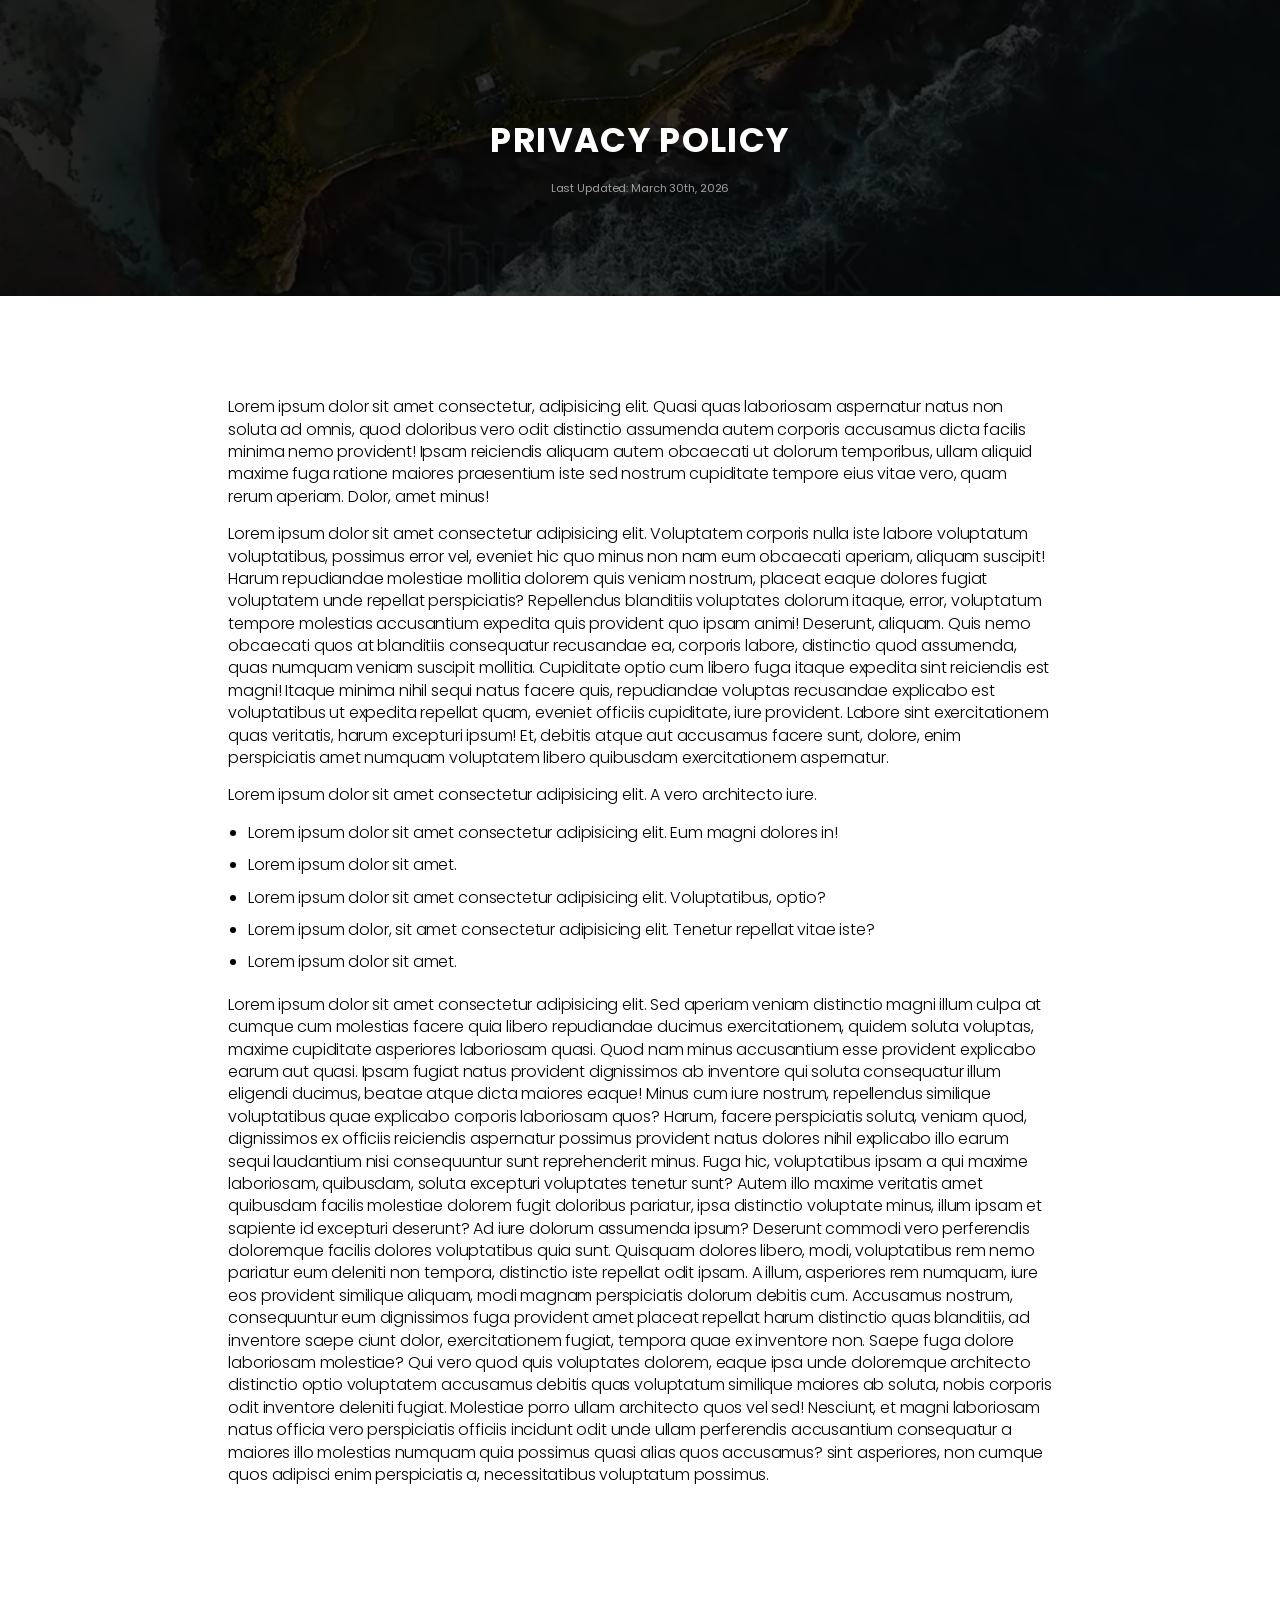
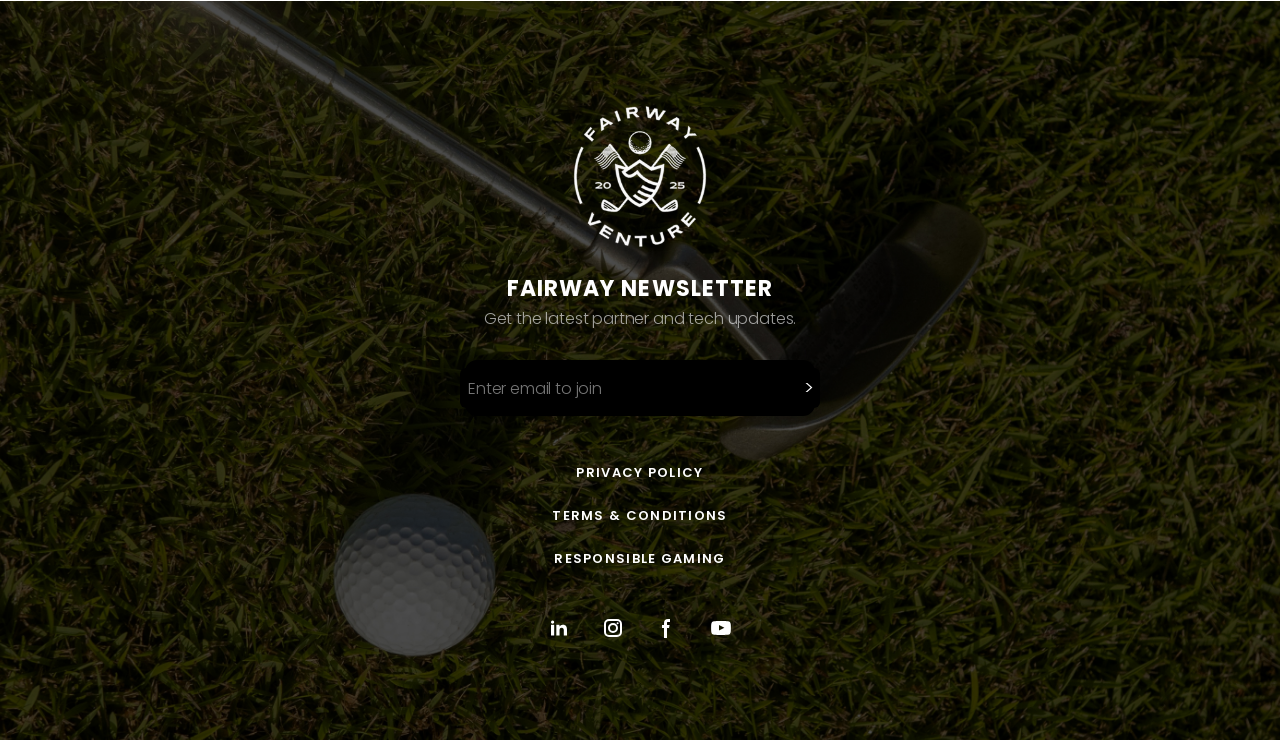
==== commit 6d24a57a: "General updates" ====
--- a/privacy-policy.html
+++ b/privacy-policy.html
@@ -113,7 +113,27 @@
                                 <a href="responsible-gaming.html">Responsible Gaming</a>
                             </div>
                             <div class="inner-social">
-
+                                <a href="#" target="_blank" rel="noopener noreferrer">
+                                    <svg class="w-6 h-6 text-gray-800 dark:text-white" aria-hidden="true" xmlns="http://www.w3.org/2000/svg" width="24" height="24" fill="currentColor" viewBox="0 0 24 24">
+                                    <path fill-rule="evenodd" d="M12.51 8.796v1.697a3.738 3.738 0 0 1 3.288-1.684c3.455 0 4.202 2.16 4.202 4.97V19.5h-3.2v-5.072c0-1.21-.244-2.766-2.128-2.766-1.827 0-2.139 1.317-2.139 2.676V19.5h-3.19V8.796h3.168ZM7.2 6.106a1.61 1.61 0 0 1-.988 1.483 1.595 1.595 0 0 1-1.743-.348A1.607 1.607 0 0 1 5.6 4.5a1.601 1.601 0 0 1 1.6 1.606Z" clip-rule="evenodd"/>
+                                    <path d="M7.2 8.809H4V19.5h3.2V8.809Z"/>
+                                    </svg>
+                                </a>
+                                <a href="#" target="_blank" rel="noopener noreferrer">
+                                    <svg class="w-6 h-6 text-gray-800 dark:text-white" aria-hidden="true" xmlns="http://www.w3.org/2000/svg" width="24" height="24" fill="none" viewBox="0 0 24 24">
+                                    <path fill="currentColor" fill-rule="evenodd" d="M3 8a5 5 0 0 1 5-5h8a5 5 0 0 1 5 5v8a5 5 0 0 1-5 5H8a5 5 0 0 1-5-5V8Zm5-3a3 3 0 0 0-3 3v8a3 3 0 0 0 3 3h8a3 3 0 0 0 3-3V8a3 3 0 0 0-3-3H8Zm7.597 2.214a1 1 0 0 1 1-1h.01a1 1 0 1 1 0 2h-.01a1 1 0 0 1-1-1ZM12 9a3 3 0 1 0 0 6 3 3 0 0 0 0-6Zm-5 3a5 5 0 1 1 10 0 5 5 0 0 1-10 0Z" clip-rule="evenodd"/>
+                                    </svg>
+                                </a>
+                                <a href="#" target="_blank" rel="noopener noreferrer">
+                                    <svg class="w-6 h-6 text-gray-800 dark:text-white" aria-hidden="true" xmlns="http://www.w3.org/2000/svg" width="24" height="24" fill="currentColor" viewBox="0 0 24 24">
+                                    <path fill-rule="evenodd" d="M13.135 6H15V3h-1.865a4.147 4.147 0 0 0-4.142 4.142V9H7v3h2v9.938h3V12h2.021l.592-3H12V6.591A.6.6 0 0 1 12.592 6h.543Z" clip-rule="evenodd"/>
+                                    </svg>
+                                </a>
+                                <a href="#" target="_blank" rel="noopener noreferrer">
+                                    <svg class="w-6 h-6 text-gray-800 dark:text-white" aria-hidden="true" xmlns="http://www.w3.org/2000/svg" width="24" height="24" fill="currentColor" viewBox="0 0 24 24">
+                                    <path fill-rule="evenodd" d="M21.7 8.037a4.26 4.26 0 0 0-.789-1.964 2.84 2.84 0 0 0-1.984-.839c-2.767-.2-6.926-.2-6.926-.2s-4.157 0-6.928.2a2.836 2.836 0 0 0-1.983.839 4.225 4.225 0 0 0-.79 1.965 30.146 30.146 0 0 0-.2 3.206v1.5a30.12 30.12 0 0 0 .2 3.206c.094.712.364 1.39.784 1.972.604.536 1.38.837 2.187.848 1.583.151 6.731.2 6.731.2s4.161 0 6.928-.2a2.844 2.844 0 0 0 1.985-.84 4.27 4.27 0 0 0 .787-1.965 30.12 30.12 0 0 0 .2-3.206v-1.516a30.672 30.672 0 0 0-.202-3.206Zm-11.692 6.554v-5.62l5.4 2.819-5.4 2.801Z" clip-rule="evenodd"/>
+                                    </svg>
+                                </a>
                             </div>
                         </div>
                     </div>
--- a/css/styles.css
+++ b/css/styles.css
@@ -4,4 +4,4 @@
  * Copyright 2011-2018 The Bootstrap Authors
  * Copyright 2011-2018 Twitter, Inc.
  * Licensed under MIT (https://github.com/twbs/bootstrap/blob/master/LICENSE)
- */:root{--blue:#007bff;--indigo:#6610f2;--purple:#6f42c1;--pink:#e83e8c;--red:#dc3545;--orange:#fd7e14;--yellow:#ffc107;--green:#28a745;--teal:#20c997;--cyan:#17a2b8;--white:#fff;--gray:#6c757d;--gray-dark:#343a40;--primary:#007bff;--secondary:#6c757d;--success:#28a745;--info:#17a2b8;--warning:#ffc107;--danger:#dc3545;--light:#f8f9fa;--dark:#343a40;--breakpoint-xs:0;--breakpoint-sm:576px;--breakpoint-md:768px;--breakpoint-lg:992px;--breakpoint-xl:1200px;--font-family-sans-serif:-apple-system,BlinkMacSystemFont,"Segoe UI",Roboto,"Helvetica Neue",Arial,sans-serif,"Apple Color Emoji","Segoe UI Emoji","Segoe UI Symbol","Noto Color Emoji";--font-family-monospace:SFMono-Regular,Menlo,Monaco,Consolas,"Liberation Mono","Courier New",monospace}*,:after,:before{-webkit-box-sizing:border-box;box-sizing:border-box}html{font-family:sans-serif;line-height:1.15;-webkit-text-size-adjust:100%;-ms-text-size-adjust:100%;-ms-overflow-style:scrollbar;-webkit-tap-highlight-color:transparent}@-ms-viewport{width:device-width}article,aside,figcaption,figure,footer,header,hgroup,main,nav,section{display:block}body{margin:0;font-family:-apple-system,BlinkMacSystemFont,"Segoe UI",Roboto,"Helvetica Neue",Arial,sans-serif,"Apple Color Emoji","Segoe UI Emoji","Segoe UI Symbol","Noto Color Emoji";font-size:1rem;font-weight:400;line-height:1.5;color:#212529;text-align:left;background-color:#fff}[tabindex="-1"]:focus{outline:0!important}hr{-webkit-box-sizing:content-box;box-sizing:content-box;height:0;overflow:visible}h1,h2,h3,h4,h5,h6{margin-top:0;margin-bottom:0.5rem}p{margin-top:0;margin-bottom:1rem}abbr[data-original-title],abbr[title]{text-decoration:underline;-webkit-text-decoration:underline dotted;text-decoration:underline dotted;cursor:help;border-bottom:0}address{margin-bottom:1rem;font-style:normal;line-height:inherit}dl,ol,ul{margin-top:0;margin-bottom:1rem}ol ol,ol ul,ul ol,ul ul{margin-bottom:0}dt{font-weight:700}dd{margin-bottom:0.5rem;margin-left:0}blockquote{margin:0 0 1rem}dfn{font-style:italic}b,strong{font-weight:bolder}small{font-size:80%}sub,sup{position:relative;font-size:75%;line-height:0;vertical-align:baseline}sub{bottom:-0.25em}sup{top:-0.5em}a{color:#007bff;text-decoration:none;background-color:transparent;-webkit-text-decoration-skip:objects}a:hover{color:#0056b3;text-decoration:underline}a:not([href]):not([tabindex]){color:inherit;text-decoration:none}a:not([href]):not([tabindex]):focus,a:not([href]):not([tabindex]):hover{color:inherit;text-decoration:none}a:not([href]):not([tabindex]):focus{outline:0}code,kbd,pre,samp{font-family:SFMono-Regular,Menlo,Monaco,Consolas,"Liberation Mono","Courier New",monospace;font-size:1em}pre{margin-top:0;margin-bottom:1rem;overflow:auto;-ms-overflow-style:scrollbar}figure{margin:0 0 1rem}img{vertical-align:middle;border-style:none}svg{overflow:hidden;vertical-align:middle}table{border-collapse:collapse}caption{padding-top:0.75rem;padding-bottom:0.75rem;color:#6c757d;text-align:left;caption-side:bottom}th{text-align:inherit}label{display:inline-block;margin-bottom:0.5rem}button{border-radius:0}button:focus{outline:1px dotted;outline:5px auto -webkit-focus-ring-color}button,input,optgroup,select,textarea{margin:0;font-family:inherit;font-size:inherit;line-height:inherit}button,input{overflow:visible}button,select{text-transform:none}[type=reset],[type=submit],button,html [type=button]{-webkit-appearance:button}[type=button]::-moz-focus-inner,[type=reset]::-moz-focus-inner,[type=submit]::-moz-focus-inner,button::-moz-focus-inner{padding:0;border-style:none}input[type=checkbox],input[type=radio]{-webkit-box-sizing:border-box;box-sizing:border-box;padding:0}input[type=date],input[type=datetime-local],input[type=month],input[type=time]{-webkit-appearance:listbox}textarea{overflow:auto;resize:vertical}fieldset{min-width:0;padding:0;margin:0;border:0}legend{display:block;width:100%;max-width:100%;padding:0;margin-bottom:0.5rem;font-size:1.5rem;line-height:inherit;color:inherit;white-space:normal}progress{vertical-align:baseline}[type=number]::-webkit-inner-spin-button,[type=number]::-webkit-outer-spin-button{height:auto}[type=search]{outline-offset:-2px;-webkit-appearance:none}[type=search]::-webkit-search-cancel-button,[type=search]::-webkit-search-decoration{-webkit-appearance:none}::-webkit-file-upload-button{font:inherit;-webkit-appearance:button}output{display:inline-block}summary{display:list-item;cursor:pointer}template{display:none}[hidden]{display:none!important}.h1,.h2,.h3,.h4,.h5,.h6,h1,h2,h3,h4,h5,h6{margin-bottom:0.5rem;font-family:inherit;font-weight:500;line-height:1.2;color:inherit}.h1,h1{font-size:2.5rem}.h2,h2{font-size:2rem}.h3,h3{font-size:1.75rem}.h4,h4{font-size:1.5rem}.h5,h5{font-size:1.25rem}.h6,h6{font-size:1rem}.lead{font-size:1.25rem;font-weight:300}.display-1{font-size:6rem;font-weight:300;line-height:1.2}.display-2{font-size:5.5rem;font-weight:300;line-height:1.2}.display-3{font-size:4.5rem;font-weight:300;line-height:1.2}.display-4{font-size:3.5rem;font-weight:300;line-height:1.2}hr{margin-top:1rem;margin-bottom:1rem;border:0;border-top:1px solid rgba(0,0,0,0.1)}.small,small{font-size:80%;font-weight:400}.mark,mark{padding:0.2em;background-color:#fcf8e3}.list-unstyled{padding-left:0;list-style:none}.list-inline{padding-left:0;list-style:none}.list-inline-item{display:inline-block}.list-inline-item:not(:last-child){margin-right:0.5rem}.initialism{font-size:90%;text-transform:uppercase}.blockquote{margin-bottom:1rem;font-size:1.25rem}.blockquote-footer{display:block;font-size:80%;color:#6c757d}.blockquote-footer:before{content:"— "}.img-fluid{max-width:100%;height:auto}.img-thumbnail{padding:0.25rem;background-color:#fff;border:1px solid #dee2e6;border-radius:0.25rem;max-width:100%;height:auto}.figure{display:inline-block}.figure-img{margin-bottom:0.5rem;line-height:1}.figure-caption{font-size:90%;color:#6c757d}code{font-size:87.5%;color:#e83e8c;word-break:break-word}a>code{color:inherit}kbd{padding:0.2rem 0.4rem;font-size:87.5%;color:#fff;background-color:#212529;border-radius:0.2rem}kbd kbd{padding:0;font-size:100%;font-weight:700}pre{display:block;font-size:87.5%;color:#212529}pre code{font-size:inherit;color:inherit;word-break:normal}.pre-scrollable{max-height:340px;overflow-y:scroll}.container{width:100%;padding-right:15px;padding-left:15px;margin-right:auto;margin-left:auto}@media (min-width:576px){.container{max-width:540px}}@media (min-width:768px){.container{max-width:720px}}@media (min-width:992px){.container{max-width:960px}}@media (min-width:1200px){.container{max-width:1140px}}.container-fluid{width:100%;padding-right:15px;padding-left:15px;margin-right:auto;margin-left:auto}.row{display:-ms-flexbox;display:-webkit-box;display:flex;-ms-flex-wrap:wrap;flex-wrap:wrap;margin-right:-15px;margin-left:-15px}.no-gutters{margin-right:0;margin-left:0}.no-gutters>.col,.no-gutters>[class*=col-]{padding-right:0;padding-left:0}.col,.col-1,.col-10,.col-11,.col-12,.col-2,.col-3,.col-4,.col-5,.col-6,.col-7,.col-8,.col-9,.col-auto,.col-lg,.col-lg-1,.col-lg-10,.col-lg-11,.col-lg-12,.col-lg-2,.col-lg-3,.col-lg-4,.col-lg-5,.col-lg-6,.col-lg-7,.col-lg-8,.col-lg-9,.col-lg-auto,.col-md,.col-md-1,.col-md-10,.col-md-11,.col-md-12,.col-md-2,.col-md-3,.col-md-4,.col-md-5,.col-md-6,.col-md-7,.col-md-8,.col-md-9,.col-md-auto,.col-sm,.col-sm-1,.col-sm-10,.col-sm-11,.col-sm-12,.col-sm-2,.col-sm-3,.col-sm-4,.col-sm-5,.col-sm-6,.col-sm-7,.col-sm-8,.col-sm-9,.col-sm-auto,.col-xl,.col-xl-1,.col-xl-10,.col-xl-11,.col-xl-12,.col-xl-2,.col-xl-3,.col-xl-4,.col-xl-5,.col-xl-6,.col-xl-7,.col-xl-8,.col-xl-9,.col-xl-auto{position:relative;width:100%;min-height:1px;padding-right:15px;padding-left:15px}.col{-ms-flex-preferred-size:0;flex-basis:0;-ms-flex-positive:1;-webkit-box-flex:1;flex-grow:1;max-width:100%}.col-auto{-ms-flex:0 0 auto;-webkit-box-flex:0;flex:0 0 auto;width:auto;max-width:none}.col-1{-ms-flex:0 0 8.333333%;-webkit-box-flex:0;flex:0 0 8.333333%;max-width:8.333333%}.col-2{-ms-flex:0 0 16.666667%;-webkit-box-flex:0;flex:0 0 16.666667%;max-width:16.666667%}.col-3{-ms-flex:0 0 25%;-webkit-box-flex:0;flex:0 0 25%;max-width:25%}.col-4{-ms-flex:0 0 33.333333%;-webkit-box-flex:0;flex:0 0 33.333333%;max-width:33.333333%}.col-5{-ms-flex:0 0 41.666667%;-webkit-box-flex:0;flex:0 0 41.666667%;max-width:41.666667%}.col-6{-ms-flex:0 0 50%;-webkit-box-flex:0;flex:0 0 50%;max-width:50%}.col-7{-ms-flex:0 0 58.333333%;-webkit-box-flex:0;flex:0 0 58.333333%;max-width:58.333333%}.col-8{-ms-flex:0 0 66.666667%;-webkit-box-flex:0;flex:0 0 66.666667%;max-width:66.666667%}.col-9{-ms-flex:0 0 75%;-webkit-box-flex:0;flex:0 0 75%;max-width:75%}.col-10{-ms-flex:0 0 83.333333%;-webkit-box-flex:0;flex:0 0 83.333333%;max-width:83.333333%}.col-11{-ms-flex:0 0 91.666667%;-webkit-box-flex:0;flex:0 0 91.666667%;max-width:91.666667%}.col-12{-ms-flex:0 0 100%;-webkit-box-flex:0;flex:0 0 100%;max-width:100%}.order-first{-ms-flex-order:-1;-webkit-box-ordinal-group:0;order:-1}.order-last{-ms-flex-order:13;-webkit-box-ordinal-group:14;order:13}.order-0{-ms-flex-order:0;-webkit-box-ordinal-group:1;order:0}.order-1{-ms-flex-order:1;-webkit-box-ordinal-group:2;order:1}.order-2{-ms-flex-order:2;-webkit-box-ordinal-group:3;order:2}.order-3{-ms-flex-order:3;-webkit-box-ordinal-group:4;order:3}.order-4{-ms-flex-order:4;-webkit-box-ordinal-group:5;order:4}.order-5{-ms-flex-order:5;-webkit-box-ordinal-group:6;order:5}.order-6{-ms-flex-order:6;-webkit-box-ordinal-group:7;order:6}.order-7{-ms-flex-order:7;-webkit-box-ordinal-group:8;order:7}.order-8{-ms-flex-order:8;-webkit-box-ordinal-group:9;order:8}.order-9{-ms-flex-order:9;-webkit-box-ordinal-group:10;order:9}.order-10{-ms-flex-order:10;-webkit-box-ordinal-group:11;order:10}.order-11{-ms-flex-order:11;-webkit-box-ordinal-group:12;order:11}.order-12{-ms-flex-order:12;-webkit-box-ordinal-group:13;order:12}.offset-1{margin-left:8.333333%}.offset-2{margin-left:16.666667%}.offset-3{margin-left:25%}.offset-4{margin-left:33.333333%}.offset-5{margin-left:41.666667%}.offset-6{margin-left:50%}.offset-7{margin-left:58.333333%}.offset-8{margin-left:66.666667%}.offset-9{margin-left:75%}.offset-10{margin-left:83.333333%}.offset-11{margin-left:91.666667%}@media (min-width:576px){.col-sm{-ms-flex-preferred-size:0;flex-basis:0;-ms-flex-positive:1;-webkit-box-flex:1;flex-grow:1;max-width:100%}.col-sm-auto{-ms-flex:0 0 auto;-webkit-box-flex:0;flex:0 0 auto;width:auto;max-width:none}.col-sm-1{-ms-flex:0 0 8.333333%;-webkit-box-flex:0;flex:0 0 8.333333%;max-width:8.333333%}.col-sm-2{-ms-flex:0 0 16.666667%;-webkit-box-flex:0;flex:0 0 16.666667%;max-width:16.666667%}.col-sm-3{-ms-flex:0 0 25%;-webkit-box-flex:0;flex:0 0 25%;max-width:25%}.col-sm-4{-ms-flex:0 0 33.333333%;-webkit-box-flex:0;flex:0 0 33.333333%;max-width:33.333333%}.col-sm-5{-ms-flex:0 0 41.666667%;-webkit-box-flex:0;flex:0 0 41.666667%;max-width:41.666667%}.col-sm-6{-ms-flex:0 0 50%;-webkit-box-flex:0;flex:0 0 50%;max-width:50%}.col-sm-7{-ms-flex:0 0 58.333333%;-webkit-box-flex:0;flex:0 0 58.333333%;max-width:58.333333%}.col-sm-8{-ms-flex:0 0 66.666667%;-webkit-box-flex:0;flex:0 0 66.666667%;max-width:66.666667%}.col-sm-9{-ms-flex:0 0 75%;-webkit-box-flex:0;flex:0 0 75%;max-width:75%}.col-sm-10{-ms-flex:0 0 83.333333%;-webkit-box-flex:0;flex:0 0 83.333333%;max-width:83.333333%}.col-sm-11{-ms-flex:0 0 91.666667%;-webkit-box-flex:0;flex:0 0 91.666667%;max-width:91.666667%}.col-sm-12{-ms-flex:0 0 100%;-webkit-box-flex:0;flex:0 0 100%;max-width:100%}.order-sm-first{-ms-flex-order:-1;-webkit-box-ordinal-group:0;order:-1}.order-sm-last{-ms-flex-order:13;-webkit-box-ordinal-group:14;order:13}.order-sm-0{-ms-flex-order:0;-webkit-box-ordinal-group:1;order:0}.order-sm-1{-ms-flex-order:1;-webkit-box-ordinal-group:2;order:1}.order-sm-2{-ms-flex-order:2;-webkit-box-ordinal-group:3;order:2}.order-sm-3{-ms-flex-order:3;-webkit-box-ordinal-group:4;order:3}.order-sm-4{-ms-flex-order:4;-webkit-box-ordinal-group:5;order:4}.order-sm-5{-ms-flex-order:5;-webkit-box-ordinal-group:6;order:5}.order-sm-6{-ms-flex-order:6;-webkit-box-ordinal-group:7;order:6}.order-sm-7{-ms-flex-order:7;-webkit-box-ordinal-group:8;order:7}.order-sm-8{-ms-flex-order:8;-webkit-box-ordinal-group:9;order:8}.order-sm-9{-ms-flex-order:9;-webkit-box-ordinal-group:10;order:9}.order-sm-10{-ms-flex-order:10;-webkit-box-ordinal-group:11;order:10}.order-sm-11{-ms-flex-order:11;-webkit-box-ordinal-group:12;order:11}.order-sm-12{-ms-flex-order:12;-webkit-box-ordinal-group:13;order:12}.offset-sm-0{margin-left:0}.offset-sm-1{margin-left:8.333333%}.offset-sm-2{margin-left:16.666667%}.offset-sm-3{margin-left:25%}.offset-sm-4{margin-left:33.333333%}.offset-sm-5{margin-left:41.666667%}.offset-sm-6{margin-left:50%}.offset-sm-7{margin-left:58.333333%}.offset-sm-8{margin-left:66.666667%}.offset-sm-9{margin-left:75%}.offset-sm-10{margin-left:83.333333%}.offset-sm-11{margin-left:91.666667%}}@media (min-width:768px){.col-md{-ms-flex-preferred-size:0;flex-basis:0;-ms-flex-positive:1;-webkit-box-flex:1;flex-grow:1;max-width:100%}.col-md-auto{-ms-flex:0 0 auto;-webkit-box-flex:0;flex:0 0 auto;width:auto;max-width:none}.col-md-1{-ms-flex:0 0 8.333333%;-webkit-box-flex:0;flex:0 0 8.333333%;max-width:8.333333%}.col-md-2{-ms-flex:0 0 16.666667%;-webkit-box-flex:0;flex:0 0 16.666667%;max-width:16.666667%}.col-md-3{-ms-flex:0 0 25%;-webkit-box-flex:0;flex:0 0 25%;max-width:25%}.col-md-4{-ms-flex:0 0 33.333333%;-webkit-box-flex:0;flex:0 0 33.333333%;max-width:33.333333%}.col-md-5{-ms-flex:0 0 41.666667%;-webkit-box-flex:0;flex:0 0 41.666667%;max-width:41.666667%}.col-md-6{-ms-flex:0 0 50%;-webkit-box-flex:0;flex:0 0 50%;max-width:50%}.col-md-7{-ms-flex:0 0 58.333333%;-webkit-box-flex:0;flex:0 0 58.333333%;max-width:58.333333%}.col-md-8{-ms-flex:0 0 66.666667%;-webkit-box-flex:0;flex:0 0 66.666667%;max-width:66.666667%}.col-md-9{-ms-flex:0 0 75%;-webkit-box-flex:0;flex:0 0 75%;max-width:75%}.col-md-10{-ms-flex:0 0 83.333333%;-webkit-box-flex:0;flex:0 0 83.333333%;max-width:83.333333%}.col-md-11{-ms-flex:0 0 91.666667%;-webkit-box-flex:0;flex:0 0 91.666667%;max-width:91.666667%}.col-md-12{-ms-flex:0 0 100%;-webkit-box-flex:0;flex:0 0 100%;max-width:100%}.order-md-first{-ms-flex-order:-1;-webkit-box-ordinal-group:0;order:-1}.order-md-last{-ms-flex-order:13;-webkit-box-ordinal-group:14;order:13}.order-md-0{-ms-flex-order:0;-webkit-box-ordinal-group:1;order:0}.order-md-1{-ms-flex-order:1;-webkit-box-ordinal-group:2;order:1}.order-md-2{-ms-flex-order:2;-webkit-box-ordinal-group:3;order:2}.order-md-3{-ms-flex-order:3;-webkit-box-ordinal-group:4;order:3}.order-md-4{-ms-flex-order:4;-webkit-box-ordinal-group:5;order:4}.order-md-5{-ms-flex-order:5;-webkit-box-ordinal-group:6;order:5}.order-md-6{-ms-flex-order:6;-webkit-box-ordinal-group:7;order:6}.order-md-7{-ms-flex-order:7;-webkit-box-ordinal-group:8;order:7}.order-md-8{-ms-flex-order:8;-webkit-box-ordinal-group:9;order:8}.order-md-9{-ms-flex-order:9;-webkit-box-ordinal-group:10;order:9}.order-md-10{-ms-flex-order:10;-webkit-box-ordinal-group:11;order:10}.order-md-11{-ms-flex-order:11;-webkit-box-ordinal-group:12;order:11}.order-md-12{-ms-flex-order:12;-webkit-box-ordinal-group:13;order:12}.offset-md-0{margin-left:0}.offset-md-1{margin-left:8.333333%}.offset-md-2{margin-left:16.666667%}.offset-md-3{margin-left:25%}.offset-md-4{margin-left:33.333333%}.offset-md-5{margin-left:41.666667%}.offset-md-6{margin-left:50%}.offset-md-7{margin-left:58.333333%}.offset-md-8{margin-left:66.666667%}.offset-md-9{margin-left:75%}.offset-md-10{margin-left:83.333333%}.offset-md-11{margin-left:91.666667%}}@media (min-width:992px){.col-lg{-ms-flex-preferred-size:0;flex-basis:0;-ms-flex-positive:1;-webkit-box-flex:1;flex-grow:1;max-width:100%}.col-lg-auto{-ms-flex:0 0 auto;-webkit-box-flex:0;flex:0 0 auto;width:auto;max-width:none}.col-lg-1{-ms-flex:0 0 8.333333%;-webkit-box-flex:0;flex:0 0 8.333333%;max-width:8.333333%}.col-lg-2{-ms-flex:0 0 16.666667%;-webkit-box-flex:0;flex:0 0 16.666667%;max-width:16.666667%}.col-lg-3{-ms-flex:0 0 25%;-webkit-box-flex:0;flex:0 0 25%;max-width:25%}.col-lg-4{-ms-flex:0 0 33.333333%;-webkit-box-flex:0;flex:0 0 33.333333%;max-width:33.333333%}.col-lg-5{-ms-flex:0 0 41.666667%;-webkit-box-flex:0;flex:0 0 41.666667%;max-width:41.666667%}.col-lg-6{-ms-flex:0 0 50%;-webkit-box-flex:0;flex:0 0 50%;max-width:50%}.col-lg-7{-ms-flex:0 0 58.333333%;-webkit-box-flex:0;flex:0 0 58.333333%;max-width:58.333333%}.col-lg-8{-ms-flex:0 0 66.666667%;-webkit-box-flex:0;flex:0 0 66.666667%;max-width:66.666667%}.col-lg-9{-ms-flex:0 0 75%;-webkit-box-flex:0;flex:0 0 75%;max-width:75%}.col-lg-10{-ms-flex:0 0 83.333333%;-webkit-box-flex:0;flex:0 0 83.333333%;max-width:83.333333%}.col-lg-11{-ms-flex:0 0 91.666667%;-webkit-box-flex:0;flex:0 0 91.666667%;max-width:91.666667%}.col-lg-12{-ms-flex:0 0 100%;-webkit-box-flex:0;flex:0 0 100%;max-width:100%}.order-lg-first{-ms-flex-order:-1;-webkit-box-ordinal-group:0;order:-1}.order-lg-last{-ms-flex-order:13;-webkit-box-ordinal-group:14;order:13}.order-lg-0{-ms-flex-order:0;-webkit-box-ordinal-group:1;order:0}.order-lg-1{-ms-flex-order:1;-webkit-box-ordinal-group:2;order:1}.order-lg-2{-ms-flex-order:2;-webkit-box-ordinal-group:3;order:2}.order-lg-3{-ms-flex-order:3;-webkit-box-ordinal-group:4;order:3}.order-lg-4{-ms-flex-order:4;-webkit-box-ordinal-group:5;order:4}.order-lg-5{-ms-flex-order:5;-webkit-box-ordinal-group:6;order:5}.order-lg-6{-ms-flex-order:6;-webkit-box-ordinal-group:7;order:6}.order-lg-7{-ms-flex-order:7;-webkit-box-ordinal-group:8;order:7}.order-lg-8{-ms-flex-order:8;-webkit-box-ordinal-group:9;order:8}.order-lg-9{-ms-flex-order:9;-webkit-box-ordinal-group:10;order:9}.order-lg-10{-ms-flex-order:10;-webkit-box-ordinal-group:11;order:10}.order-lg-11{-ms-flex-order:11;-webkit-box-ordinal-group:12;order:11}.order-lg-12{-ms-flex-order:12;-webkit-box-ordinal-group:13;order:12}.offset-lg-0{margin-left:0}.offset-lg-1{margin-left:8.333333%}.offset-lg-2{margin-left:16.666667%}.offset-lg-3{margin-left:25%}.offset-lg-4{margin-left:33.333333%}.offset-lg-5{margin-left:41.666667%}.offset-lg-6{margin-left:50%}.offset-lg-7{margin-left:58.333333%}.offset-lg-8{margin-left:66.666667%}.offset-lg-9{margin-left:75%}.offset-lg-10{margin-left:83.333333%}.offset-lg-11{margin-left:91.666667%}}@media (min-width:1200px){.col-xl{-ms-flex-preferred-size:0;flex-basis:0;-ms-flex-positive:1;-webkit-box-flex:1;flex-grow:1;max-width:100%}.col-xl-auto{-ms-flex:0 0 auto;-webkit-box-flex:0;flex:0 0 auto;width:auto;max-width:none}.col-xl-1{-ms-flex:0 0 8.333333%;-webkit-box-flex:0;flex:0 0 8.333333%;max-width:8.333333%}.col-xl-2{-ms-flex:0 0 16.666667%;-webkit-box-flex:0;flex:0 0 16.666667%;max-width:16.666667%}.col-xl-3{-ms-flex:0 0 25%;-webkit-box-flex:0;flex:0 0 25%;max-width:25%}.col-xl-4{-ms-flex:0 0 33.333333%;-webkit-box-flex:0;flex:0 0 33.333333%;max-width:33.333333%}.col-xl-5{-ms-flex:0 0 41.666667%;-webkit-box-flex:0;flex:0 0 41.666667%;max-width:41.666667%}.col-xl-6{-ms-flex:0 0 50%;-webkit-box-flex:0;flex:0 0 50%;max-width:50%}.col-xl-7{-ms-flex:0 0 58.333333%;-webkit-box-flex:0;flex:0 0 58.333333%;max-width:58.333333%}.col-xl-8{-ms-flex:0 0 66.666667%;-webkit-box-flex:0;flex:0 0 66.666667%;max-width:66.666667%}.col-xl-9{-ms-flex:0 0 75%;-webkit-box-flex:0;flex:0 0 75%;max-width:75%}.col-xl-10{-ms-flex:0 0 83.333333%;-webkit-box-flex:0;flex:0 0 83.333333%;max-width:83.333333%}.col-xl-11{-ms-flex:0 0 91.666667%;-webkit-box-flex:0;flex:0 0 91.666667%;max-width:91.666667%}.col-xl-12{-ms-flex:0 0 100%;-webkit-box-flex:0;flex:0 0 100%;max-width:100%}.order-xl-first{-ms-flex-order:-1;-webkit-box-ordinal-group:0;order:-1}.order-xl-last{-ms-flex-order:13;-webkit-box-ordinal-group:14;order:13}.order-xl-0{-ms-flex-order:0;-webkit-box-ordinal-group:1;order:0}.order-xl-1{-ms-flex-order:1;-webkit-box-ordinal-group:2;order:1}.order-xl-2{-ms-flex-order:2;-webkit-box-ordinal-group:3;order:2}.order-xl-3{-ms-flex-order:3;-webkit-box-ordinal-group:4;order:3}.order-xl-4{-ms-flex-order:4;-webkit-box-ordinal-group:5;order:4}.order-xl-5{-ms-flex-order:5;-webkit-box-ordinal-group:6;order:5}.order-xl-6{-ms-flex-order:6;-webkit-box-ordinal-group:7;order:6}.order-xl-7{-ms-flex-order:7;-webkit-box-ordinal-group:8;order:7}.order-xl-8{-ms-flex-order:8;-webkit-box-ordinal-group:9;order:8}.order-xl-9{-ms-flex-order:9;-webkit-box-ordinal-group:10;order:9}.order-xl-10{-ms-flex-order:10;-webkit-box-ordinal-group:11;order:10}.order-xl-11{-ms-flex-order:11;-webkit-box-ordinal-group:12;order:11}.order-xl-12{-ms-flex-order:12;-webkit-box-ordinal-group:13;order:12}.offset-xl-0{margin-left:0}.offset-xl-1{margin-left:8.333333%}.offset-xl-2{margin-left:16.666667%}.offset-xl-3{margin-left:25%}.offset-xl-4{margin-left:33.333333%}.offset-xl-5{margin-left:41.666667%}.offset-xl-6{margin-left:50%}.offset-xl-7{margin-left:58.333333%}.offset-xl-8{margin-left:66.666667%}.offset-xl-9{margin-left:75%}.offset-xl-10{margin-left:83.333333%}.offset-xl-11{margin-left:91.666667%}}.table{width:100%;margin-bottom:1rem;background-color:transparent}.table td,.table th{padding:0.75rem;vertical-align:top;border-top:1px solid #dee2e6}.table thead th{vertical-align:bottom;border-bottom:2px solid #dee2e6}.table tbody+tbody{border-top:2px solid #dee2e6}.table .table{background-color:#fff}.table-sm td,.table-sm th{padding:0.3rem}.table-bordered{border:1px solid #dee2e6}.table-bordered td,.table-bordered th{border:1px solid #dee2e6}.table-bordered thead td,.table-bordered thead th{border-bottom-width:2px}.table-borderless tbody+tbody,.table-borderless td,.table-borderless th,.table-borderless thead th{border:0}.table-striped tbody tr:nth-of-type(odd){background-color:rgba(0,0,0,0.05)}.table-hover tbody tr:hover{background-color:rgba(0,0,0,0.075)}.table-primary,.table-primary>td,.table-primary>th{background-color:#b8daff}.table-hover .table-primary:hover{background-color:#9fcdff}.table-hover .table-primary:hover>td,.table-hover .table-primary:hover>th{background-color:#9fcdff}.table-secondary,.table-secondary>td,.table-secondary>th{background-color:#d6d8db}.table-hover .table-secondary:hover{background-color:#c8cbcf}.table-hover .table-secondary:hover>td,.table-hover .table-secondary:hover>th{background-color:#c8cbcf}.table-success,.table-success>td,.table-success>th{background-color:#c3e6cb}.table-hover .table-success:hover{background-color:#b1dfbb}.table-hover .table-success:hover>td,.table-hover .table-success:hover>th{background-color:#b1dfbb}.table-info,.table-info>td,.table-info>th{background-color:#bee5eb}.table-hover .table-info:hover{background-color:#abdde5}.table-hover .table-info:hover>td,.table-hover .table-info:hover>th{background-color:#abdde5}.table-warning,.table-warning>td,.table-warning>th{background-color:#ffeeba}.table-hover .table-warning:hover{background-color:#ffe8a1}.table-hover .table-warning:hover>td,.table-hover .table-warning:hover>th{background-color:#ffe8a1}.table-danger,.table-danger>td,.table-danger>th{background-color:#f5c6cb}.table-hover .table-danger:hover{background-color:#f1b0b7}.table-hover .table-danger:hover>td,.table-hover .table-danger:hover>th{background-color:#f1b0b7}.table-light,.table-light>td,.table-light>th{background-color:#fdfdfe}.table-hover .table-light:hover{background-color:#ececf6}.table-hover .table-light:hover>td,.table-hover .table-light:hover>th{background-color:#ececf6}.table-dark,.table-dark>td,.table-dark>th{background-color:#c6c8ca}.table-hover .table-dark:hover{background-color:#b9bbbe}.table-hover .table-dark:hover>td,.table-hover .table-dark:hover>th{background-color:#b9bbbe}.table-active,.table-active>td,.table-active>th{background-color:rgba(0,0,0,0.075)}.table-hover .table-active:hover{background-color:rgba(0,0,0,0.075)}.table-hover .table-active:hover>td,.table-hover .table-active:hover>th{background-color:rgba(0,0,0,0.075)}.table .thead-dark th{color:#fff;background-color:#212529;border-color:#32383e}.table .thead-light th{color:#495057;background-color:#e9ecef;border-color:#dee2e6}.table-dark{color:#fff;background-color:#212529}.table-dark td,.table-dark th,.table-dark thead th{border-color:#32383e}.table-dark.table-bordered{border:0}.table-dark.table-striped tbody tr:nth-of-type(odd){background-color:rgba(255,255,255,0.05)}.table-dark.table-hover tbody tr:hover{background-color:rgba(255,255,255,0.075)}@media (max-width:575.98px){.table-responsive-sm{display:block;width:100%;overflow-x:auto;-webkit-overflow-scrolling:touch;-ms-overflow-style:-ms-autohiding-scrollbar}.table-responsive-sm>.table-bordered{border:0}}@media (max-width:767.98px){.table-responsive-md{display:block;width:100%;overflow-x:auto;-webkit-overflow-scrolling:touch;-ms-overflow-style:-ms-autohiding-scrollbar}.table-responsive-md>.table-bordered{border:0}}@media (max-width:991.98px){.table-responsive-lg{display:block;width:100%;overflow-x:auto;-webkit-overflow-scrolling:touch;-ms-overflow-style:-ms-autohiding-scrollbar}.table-responsive-lg>.table-bordered{border:0}}@media (max-width:1199.98px){.table-responsive-xl{display:block;width:100%;overflow-x:auto;-webkit-overflow-scrolling:touch;-ms-overflow-style:-ms-autohiding-scrollbar}.table-responsive-xl>.table-bordered{border:0}}.table-responsive{display:block;width:100%;overflow-x:auto;-webkit-overflow-scrolling:touch;-ms-overflow-style:-ms-autohiding-scrollbar}.table-responsive>.table-bordered{border:0}.form-control{display:block;width:100%;height:calc(2.25rem + 2px);padding:0.375rem 0.75rem;font-size:1rem;line-height:1.5;color:#495057;background-color:#fff;background-clip:padding-box;border:1px solid #ced4da;border-radius:0.25rem;-webkit-transition:border-color 0.15s ease-in-out,-webkit-box-shadow 0.15s ease-in-out;transition:border-color 0.15s ease-in-out,-webkit-box-shadow 0.15s ease-in-out;transition:border-color 0.15s ease-in-out,box-shadow 0.15s ease-in-out;transition:border-color 0.15s ease-in-out,box-shadow 0.15s ease-in-out,-webkit-box-shadow 0.15s ease-in-out}@media screen and (prefers-reduced-motion:reduce){.form-control{-webkit-transition:none;transition:none}}.form-control::-ms-expand{background-color:transparent;border:0}.form-control:focus{color:#495057;background-color:#fff;border-color:#80bdff;outline:0;-webkit-box-shadow:0 0 0 0.2rem rgba(0,123,255,0.25);box-shadow:0 0 0 0.2rem rgba(0,123,255,0.25)}.form-control::-webkit-input-placeholder{color:#6c757d;opacity:1}.form-control::-moz-placeholder{color:#6c757d;opacity:1}.form-control:-ms-input-placeholder{color:#6c757d;opacity:1}.form-control::-ms-input-placeholder{color:#6c757d;opacity:1}.form-control::placeholder{color:#6c757d;opacity:1}.form-control:disabled,.form-control[readonly]{background-color:#e9ecef;opacity:1}select.form-control:focus::-ms-value{color:#495057;background-color:#fff}.form-control-file,.form-control-range{display:block;width:100%}.col-form-label{padding-top:calc(0.375rem + 1px);padding-bottom:calc(0.375rem + 1px);margin-bottom:0;font-size:inherit;line-height:1.5}.col-form-label-lg{padding-top:calc(0.5rem + 1px);padding-bottom:calc(0.5rem + 1px);font-size:1.25rem;line-height:1.5}.col-form-label-sm{padding-top:calc(0.25rem + 1px);padding-bottom:calc(0.25rem + 1px);font-size:0.875rem;line-height:1.5}.form-control-plaintext{display:block;width:100%;padding-top:0.375rem;padding-bottom:0.375rem;margin-bottom:0;line-height:1.5;color:#212529;background-color:transparent;border:solid transparent;border-width:1px 0}.form-control-plaintext.form-control-lg,.form-control-plaintext.form-control-sm{padding-right:0;padding-left:0}.form-control-sm{height:calc(1.8125rem + 2px);padding:0.25rem 0.5rem;font-size:0.875rem;line-height:1.5;border-radius:0.2rem}.form-control-lg{height:calc(2.875rem + 2px);padding:0.5rem 1rem;font-size:1.25rem;line-height:1.5;border-radius:0.3rem}select.form-control[multiple],select.form-control[size]{height:auto}textarea.form-control{height:auto}.form-group{margin-bottom:1rem}.form-text{display:block;margin-top:0.25rem}.form-row{display:-ms-flexbox;display:-webkit-box;display:flex;-ms-flex-wrap:wrap;flex-wrap:wrap;margin-right:-5px;margin-left:-5px}.form-row>.col,.form-row>[class*=col-]{padding-right:5px;padding-left:5px}.form-check{position:relative;display:block;padding-left:1.25rem}.form-check-input{position:absolute;margin-top:0.3rem;margin-left:-1.25rem}.form-check-input:disabled~.form-check-label{color:#6c757d}.form-check-label{margin-bottom:0}.form-check-inline{display:-ms-inline-flexbox;display:-webkit-inline-box;display:inline-flex;-ms-flex-align:center;-webkit-box-align:center;align-items:center;padding-left:0;margin-right:0.75rem}.form-check-inline .form-check-input{position:static;margin-top:0;margin-right:0.3125rem;margin-left:0}.valid-feedback{display:none;width:100%;margin-top:0.25rem;font-size:80%;color:#28a745}.valid-tooltip{position:absolute;top:100%;z-index:5;display:none;max-width:100%;padding:0.25rem 0.5rem;margin-top:0.1rem;font-size:0.875rem;line-height:1.5;color:#fff;background-color:rgba(40,167,69,0.9);border-radius:0.25rem}.custom-select.is-valid,.form-control.is-valid,.was-validated .custom-select:valid,.was-validated .form-control:valid{border-color:#28a745}.custom-select.is-valid:focus,.form-control.is-valid:focus,.was-validated .custom-select:valid:focus,.was-validated .form-control:valid:focus{border-color:#28a745;-webkit-box-shadow:0 0 0 0.2rem rgba(40,167,69,0.25);box-shadow:0 0 0 0.2rem rgba(40,167,69,0.25)}.custom-select.is-valid~.valid-feedback,.custom-select.is-valid~.valid-tooltip,.form-control.is-valid~.valid-feedback,.form-control.is-valid~.valid-tooltip,.was-validated .custom-select:valid~.valid-feedback,.was-validated .custom-select:valid~.valid-tooltip,.was-validated .form-control:valid~.valid-feedback,.was-validated .form-control:valid~.valid-tooltip{display:block}.form-control-file.is-valid~.valid-feedback,.form-control-file.is-valid~.valid-tooltip,.was-validated .form-control-file:valid~.valid-feedback,.was-validated .form-control-file:valid~.valid-tooltip{display:block}.form-check-input.is-valid~.form-check-label,.was-validated .form-check-input:valid~.form-check-label{color:#28a745}.form-check-input.is-valid~.valid-feedback,.form-check-input.is-valid~.valid-tooltip,.was-validated .form-check-input:valid~.valid-feedback,.was-validated .form-check-input:valid~.valid-tooltip{display:block}.custom-control-input.is-valid~.custom-control-label,.was-validated .custom-control-input:valid~.custom-control-label{color:#28a745}.custom-control-input.is-valid~.custom-control-label:before,.was-validated .custom-control-input:valid~.custom-control-label:before{background-color:#71dd8a}.custom-control-input.is-valid~.valid-feedback,.custom-control-input.is-valid~.valid-tooltip,.was-validated .custom-control-input:valid~.valid-feedback,.was-validated .custom-control-input:valid~.valid-tooltip{display:block}.custom-control-input.is-valid:checked~.custom-control-label:before,.was-validated .custom-control-input:valid:checked~.custom-control-label:before{background-color:#34ce57}.custom-control-input.is-valid:focus~.custom-control-label:before,.was-validated .custom-control-input:valid:focus~.custom-control-label:before{-webkit-box-shadow:0 0 0 1px #fff,0 0 0 0.2rem rgba(40,167,69,0.25);box-shadow:0 0 0 1px #fff,0 0 0 0.2rem rgba(40,167,69,0.25)}.custom-file-input.is-valid~.custom-file-label,.was-validated .custom-file-input:valid~.custom-file-label{border-color:#28a745}.custom-file-input.is-valid~.custom-file-label:after,.was-validated .custom-file-input:valid~.custom-file-label:after{border-color:inherit}.custom-file-input.is-valid~.valid-feedback,.custom-file-input.is-valid~.valid-tooltip,.was-validated .custom-file-input:valid~.valid-feedback,.was-validated .custom-file-input:valid~.valid-tooltip{display:block}.custom-file-input.is-valid:focus~.custom-file-label,.was-validated .custom-file-input:valid:focus~.custom-file-label{-webkit-box-shadow:0 0 0 0.2rem rgba(40,167,69,0.25);box-shadow:0 0 0 0.2rem rgba(40,167,69,0.25)}.invalid-feedback{display:none;width:100%;margin-top:0.25rem;font-size:80%;color:#dc3545}.invalid-tooltip{position:absolute;top:100%;z-index:5;display:none;max-width:100%;padding:0.25rem 0.5rem;margin-top:0.1rem;font-size:0.875rem;line-height:1.5;color:#fff;background-color:rgba(220,53,69,0.9);border-radius:0.25rem}.custom-select.is-invalid,.form-control.is-invalid,.was-validated .custom-select:invalid,.was-validated .form-control:invalid{border-color:#dc3545}.custom-select.is-invalid:focus,.form-control.is-invalid:focus,.was-validated .custom-select:invalid:focus,.was-validated .form-control:invalid:focus{border-color:#dc3545;-webkit-box-shadow:0 0 0 0.2rem rgba(220,53,69,0.25);box-shadow:0 0 0 0.2rem rgba(220,53,69,0.25)}.custom-select.is-invalid~.invalid-feedback,.custom-select.is-invalid~.invalid-tooltip,.form-control.is-invalid~.invalid-feedback,.form-control.is-invalid~.invalid-tooltip,.was-validated .custom-select:invalid~.invalid-feedback,.was-validated .custom-select:invalid~.invalid-tooltip,.was-validated .form-control:invalid~.invalid-feedback,.was-validated .form-control:invalid~.invalid-tooltip{display:block}.form-control-file.is-invalid~.invalid-feedback,.form-control-file.is-invalid~.invalid-tooltip,.was-validated .form-control-file:invalid~.invalid-feedback,.was-validated .form-control-file:invalid~.invalid-tooltip{display:block}.form-check-input.is-invalid~.form-check-label,.was-validated .form-check-input:invalid~.form-check-label{color:#dc3545}.form-check-input.is-invalid~.invalid-feedback,.form-check-input.is-invalid~.invalid-tooltip,.was-validated .form-check-input:invalid~.invalid-feedback,.was-validated .form-check-input:invalid~.invalid-tooltip{display:block}.custom-control-input.is-invalid~.custom-control-label,.was-validated .custom-control-input:invalid~.custom-control-label{color:#dc3545}.custom-control-input.is-invalid~.custom-control-label:before,.was-validated .custom-control-input:invalid~.custom-control-label:before{background-color:#efa2a9}.custom-control-input.is-invalid~.invalid-feedback,.custom-control-input.is-invalid~.invalid-tooltip,.was-validated .custom-control-input:invalid~.invalid-feedback,.was-validated .custom-control-input:invalid~.invalid-tooltip{display:block}.custom-control-input.is-invalid:checked~.custom-control-label:before,.was-validated .custom-control-input:invalid:checked~.custom-control-label:before{background-color:#e4606d}.custom-control-input.is-invalid:focus~.custom-control-label:before,.was-validated .custom-control-input:invalid:focus~.custom-control-label:before{-webkit-box-shadow:0 0 0 1px #fff,0 0 0 0.2rem rgba(220,53,69,0.25);box-shadow:0 0 0 1px #fff,0 0 0 0.2rem rgba(220,53,69,0.25)}.custom-file-input.is-invalid~.custom-file-label,.was-validated .custom-file-input:invalid~.custom-file-label{border-color:#dc3545}.custom-file-input.is-invalid~.custom-file-label:after,.was-validated .custom-file-input:invalid~.custom-file-label:after{border-color:inherit}.custom-file-input.is-invalid~.invalid-feedback,.custom-file-input.is-invalid~.invalid-tooltip,.was-validated .custom-file-input:invalid~.invalid-feedback,.was-validated .custom-file-input:invalid~.invalid-tooltip{display:block}.custom-file-input.is-invalid:focus~.custom-file-label,.was-validated .custom-file-input:invalid:focus~.custom-file-label{-webkit-box-shadow:0 0 0 0.2rem rgba(220,53,69,0.25);box-shadow:0 0 0 0.2rem rgba(220,53,69,0.25)}.form-inline{display:-ms-flexbox;display:-webkit-box;display:flex;-ms-flex-flow:row wrap;-webkit-box-orient:horizontal;-webkit-box-direction:normal;flex-flow:row wrap;-ms-flex-align:center;-webkit-box-align:center;align-items:center}.form-inline .form-check{width:100%}@media (min-width:576px){.form-inline label{display:-ms-flexbox;display:-webkit-box;display:flex;-ms-flex-align:center;-webkit-box-align:center;align-items:center;-ms-flex-pack:center;-webkit-box-pack:center;justify-content:center;margin-bottom:0}.form-inline .form-group{display:-ms-flexbox;display:-webkit-box;display:flex;-ms-flex:0 0 auto;-webkit-box-flex:0;flex:0 0 auto;-ms-flex-flow:row wrap;-webkit-box-orient:horizontal;-webkit-box-direction:normal;flex-flow:row wrap;-ms-flex-align:center;-webkit-box-align:center;align-items:center;margin-bottom:0}.form-inline .form-control{display:inline-block;width:auto;vertical-align:middle}.form-inline .form-control-plaintext{display:inline-block}.form-inline .custom-select,.form-inline .input-group{width:auto}.form-inline .form-check{display:-ms-flexbox;display:-webkit-box;display:flex;-ms-flex-align:center;-webkit-box-align:center;align-items:center;-ms-flex-pack:center;-webkit-box-pack:center;justify-content:center;width:auto;padding-left:0}.form-inline .form-check-input{position:relative;margin-top:0;margin-right:0.25rem;margin-left:0}.form-inline .custom-control{-ms-flex-align:center;-webkit-box-align:center;align-items:center;-ms-flex-pack:center;-webkit-box-pack:center;justify-content:center}.form-inline .custom-control-label{margin-bottom:0}}.btn{display:inline-block;font-weight:400;text-align:center;white-space:nowrap;vertical-align:middle;-webkit-user-select:none;-moz-user-select:none;-ms-user-select:none;user-select:none;border:1px solid transparent;padding:0.375rem 0.75rem;font-size:1rem;line-height:1.5;border-radius:0.25rem;-webkit-transition:color 0.15s ease-in-out,background-color 0.15s ease-in-out,border-color 0.15s ease-in-out,-webkit-box-shadow 0.15s ease-in-out;transition:color 0.15s ease-in-out,background-color 0.15s ease-in-out,border-color 0.15s ease-in-out,-webkit-box-shadow 0.15s ease-in-out;transition:color 0.15s ease-in-out,background-color 0.15s ease-in-out,border-color 0.15s ease-in-out,box-shadow 0.15s ease-in-out;transition:color 0.15s ease-in-out,background-color 0.15s ease-in-out,border-color 0.15s ease-in-out,box-shadow 0.15s ease-in-out,-webkit-box-shadow 0.15s ease-in-out}@media screen and (prefers-reduced-motion:reduce){.btn{-webkit-transition:none;transition:none}}.btn:focus,.btn:hover{text-decoration:none}.btn.focus,.btn:focus{outline:0;-webkit-box-shadow:0 0 0 0.2rem rgba(0,123,255,0.25);box-shadow:0 0 0 0.2rem rgba(0,123,255,0.25)}.btn.disabled,.btn:disabled{opacity:0.65}.btn:not(:disabled):not(.disabled){cursor:pointer}a.btn.disabled,fieldset:disabled a.btn{pointer-events:none}.btn-primary{color:#fff;background-color:#007bff;border-color:#007bff}.btn-primary:hover{color:#fff;background-color:#0069d9;border-color:#0062cc}.btn-primary.focus,.btn-primary:focus{-webkit-box-shadow:0 0 0 0.2rem rgba(0,123,255,0.5);box-shadow:0 0 0 0.2rem rgba(0,123,255,0.5)}.btn-primary.disabled,.btn-primary:disabled{color:#fff;background-color:#007bff;border-color:#007bff}.btn-primary:not(:disabled):not(.disabled).active,.btn-primary:not(:disabled):not(.disabled):active,.show>.btn-primary.dropdown-toggle{color:#fff;background-color:#0062cc;border-color:#005cbf}.btn-primary:not(:disabled):not(.disabled).active:focus,.btn-primary:not(:disabled):not(.disabled):active:focus,.show>.btn-primary.dropdown-toggle:focus{-webkit-box-shadow:0 0 0 0.2rem rgba(0,123,255,0.5);box-shadow:0 0 0 0.2rem rgba(0,123,255,0.5)}.btn-secondary{color:#fff;background-color:#6c757d;border-color:#6c757d}.btn-secondary:hover{color:#fff;background-color:#5a6268;border-color:#545b62}.btn-secondary.focus,.btn-secondary:focus{-webkit-box-shadow:0 0 0 0.2rem rgba(108,117,125,0.5);box-shadow:0 0 0 0.2rem rgba(108,117,125,0.5)}.btn-secondary.disabled,.btn-secondary:disabled{color:#fff;background-color:#6c757d;border-color:#6c757d}.btn-secondary:not(:disabled):not(.disabled).active,.btn-secondary:not(:disabled):not(.disabled):active,.show>.btn-secondary.dropdown-toggle{color:#fff;background-color:#545b62;border-color:#4e555b}.btn-secondary:not(:disabled):not(.disabled).active:focus,.btn-secondary:not(:disabled):not(.disabled):active:focus,.show>.btn-secondary.dropdown-toggle:focus{-webkit-box-shadow:0 0 0 0.2rem rgba(108,117,125,0.5);box-shadow:0 0 0 0.2rem rgba(108,117,125,0.5)}.btn-success{color:#fff;background-color:#28a745;border-color:#28a745}.btn-success:hover{color:#fff;background-color:#218838;border-color:#1e7e34}.btn-success.focus,.btn-success:focus{-webkit-box-shadow:0 0 0 0.2rem rgba(40,167,69,0.5);box-shadow:0 0 0 0.2rem rgba(40,167,69,0.5)}.btn-success.disabled,.btn-success:disabled{color:#fff;background-color:#28a745;border-color:#28a745}.btn-success:not(:disabled):not(.disabled).active,.btn-success:not(:disabled):not(.disabled):active,.show>.btn-success.dropdown-toggle{color:#fff;background-color:#1e7e34;border-color:#1c7430}.btn-success:not(:disabled):not(.disabled).active:focus,.btn-success:not(:disabled):not(.disabled):active:focus,.show>.btn-success.dropdown-toggle:focus{-webkit-box-shadow:0 0 0 0.2rem rgba(40,167,69,0.5);box-shadow:0 0 0 0.2rem rgba(40,167,69,0.5)}.btn-info{color:#fff;background-color:#17a2b8;border-color:#17a2b8}.btn-info:hover{color:#fff;background-color:#138496;border-color:#117a8b}.btn-info.focus,.btn-info:focus{-webkit-box-shadow:0 0 0 0.2rem rgba(23,162,184,0.5);box-shadow:0 0 0 0.2rem rgba(23,162,184,0.5)}.btn-info.disabled,.btn-info:disabled{color:#fff;background-color:#17a2b8;border-color:#17a2b8}.btn-info:not(:disabled):not(.disabled).active,.btn-info:not(:disabled):not(.disabled):active,.show>.btn-info.dropdown-toggle{color:#fff;background-color:#117a8b;border-color:#10707f}.btn-info:not(:disabled):not(.disabled).active:focus,.btn-info:not(:disabled):not(.disabled):active:focus,.show>.btn-info.dropdown-toggle:focus{-webkit-box-shadow:0 0 0 0.2rem rgba(23,162,184,0.5);box-shadow:0 0 0 0.2rem rgba(23,162,184,0.5)}.btn-warning{color:#212529;background-color:#ffc107;border-color:#ffc107}.btn-warning:hover{color:#212529;background-color:#e0a800;border-color:#d39e00}.btn-warning.focus,.btn-warning:focus{-webkit-box-shadow:0 0 0 0.2rem rgba(255,193,7,0.5);box-shadow:0 0 0 0.2rem rgba(255,193,7,0.5)}.btn-warning.disabled,.btn-warning:disabled{color:#212529;background-color:#ffc107;border-color:#ffc107}.btn-warning:not(:disabled):not(.disabled).active,.btn-warning:not(:disabled):not(.disabled):active,.show>.btn-warning.dropdown-toggle{color:#212529;background-color:#d39e00;border-color:#c69500}.btn-warning:not(:disabled):not(.disabled).active:focus,.btn-warning:not(:disabled):not(.disabled):active:focus,.show>.btn-warning.dropdown-toggle:focus{-webkit-box-shadow:0 0 0 0.2rem rgba(255,193,7,0.5);box-shadow:0 0 0 0.2rem rgba(255,193,7,0.5)}.btn-danger{color:#fff;background-color:#dc3545;border-color:#dc3545}.btn-danger:hover{color:#fff;background-color:#c82333;border-color:#bd2130}.btn-danger.focus,.btn-danger:focus{-webkit-box-shadow:0 0 0 0.2rem rgba(220,53,69,0.5);box-shadow:0 0 0 0.2rem rgba(220,53,69,0.5)}.btn-danger.disabled,.btn-danger:disabled{color:#fff;background-color:#dc3545;border-color:#dc3545}.btn-danger:not(:disabled):not(.disabled).active,.btn-danger:not(:disabled):not(.disabled):active,.show>.btn-danger.dropdown-toggle{color:#fff;background-color:#bd2130;border-color:#b21f2d}.btn-danger:not(:disabled):not(.disabled).active:focus,.btn-danger:not(:disabled):not(.disabled):active:focus,.show>.btn-danger.dropdown-toggle:focus{-webkit-box-shadow:0 0 0 0.2rem rgba(220,53,69,0.5);box-shadow:0 0 0 0.2rem rgba(220,53,69,0.5)}.btn-light{color:#212529;background-color:#f8f9fa;border-color:#f8f9fa}.btn-light:hover{color:#212529;background-color:#e2e6ea;border-color:#dae0e5}.btn-light.focus,.btn-light:focus{-webkit-box-shadow:0 0 0 0.2rem rgba(248,249,250,0.5);box-shadow:0 0 0 0.2rem rgba(248,249,250,0.5)}.btn-light.disabled,.btn-light:disabled{color:#212529;background-color:#f8f9fa;border-color:#f8f9fa}.btn-light:not(:disabled):not(.disabled).active,.btn-light:not(:disabled):not(.disabled):active,.show>.btn-light.dropdown-toggle{color:#212529;background-color:#dae0e5;border-color:#d3d9df}.btn-light:not(:disabled):not(.disabled).active:focus,.btn-light:not(:disabled):not(.disabled):active:focus,.show>.btn-light.dropdown-toggle:focus{-webkit-box-shadow:0 0 0 0.2rem rgba(248,249,250,0.5);box-shadow:0 0 0 0.2rem rgba(248,249,250,0.5)}.btn-dark{color:#fff;background-color:#343a40;border-color:#343a40}.btn-dark:hover{color:#fff;background-color:#23272b;border-color:#1d2124}.btn-dark.focus,.btn-dark:focus{-webkit-box-shadow:0 0 0 0.2rem rgba(52,58,64,0.5);box-shadow:0 0 0 0.2rem rgba(52,58,64,0.5)}.btn-dark.disabled,.btn-dark:disabled{color:#fff;background-color:#343a40;border-color:#343a40}.btn-dark:not(:disabled):not(.disabled).active,.btn-dark:not(:disabled):not(.disabled):active,.show>.btn-dark.dropdown-toggle{color:#fff;background-color:#1d2124;border-color:#171a1d}.btn-dark:not(:disabled):not(.disabled).active:focus,.btn-dark:not(:disabled):not(.disabled):active:focus,.show>.btn-dark.dropdown-toggle:focus{-webkit-box-shadow:0 0 0 0.2rem rgba(52,58,64,0.5);box-shadow:0 0 0 0.2rem rgba(52,58,64,0.5)}.btn-outline-primary{color:#007bff;background-color:transparent;background-image:none;border-color:#007bff}.btn-outline-primary:hover{color:#fff;background-color:#007bff;border-color:#007bff}.btn-outline-primary.focus,.btn-outline-primary:focus{-webkit-box-shadow:0 0 0 0.2rem rgba(0,123,255,0.5);box-shadow:0 0 0 0.2rem rgba(0,123,255,0.5)}.btn-outline-primary.disabled,.btn-outline-primary:disabled{color:#007bff;background-color:transparent}.btn-outline-primary:not(:disabled):not(.disabled).active,.btn-outline-primary:not(:disabled):not(.disabled):active,.show>.btn-outline-primary.dropdown-toggle{color:#fff;background-color:#007bff;border-color:#007bff}.btn-outline-primary:not(:disabled):not(.disabled).active:focus,.btn-outline-primary:not(:disabled):not(.disabled):active:focus,.show>.btn-outline-primary.dropdown-toggle:focus{-webkit-box-shadow:0 0 0 0.2rem rgba(0,123,255,0.5);box-shadow:0 0 0 0.2rem rgba(0,123,255,0.5)}.btn-outline-secondary{color:#6c757d;background-color:transparent;background-image:none;border-color:#6c757d}.btn-outline-secondary:hover{color:#fff;background-color:#6c757d;border-color:#6c757d}.btn-outline-secondary.focus,.btn-outline-secondary:focus{-webkit-box-shadow:0 0 0 0.2rem rgba(108,117,125,0.5);box-shadow:0 0 0 0.2rem rgba(108,117,125,0.5)}.btn-outline-secondary.disabled,.btn-outline-secondary:disabled{color:#6c757d;background-color:transparent}.btn-outline-secondary:not(:disabled):not(.disabled).active,.btn-outline-secondary:not(:disabled):not(.disabled):active,.show>.btn-outline-secondary.dropdown-toggle{color:#fff;background-color:#6c757d;border-color:#6c757d}.btn-outline-secondary:not(:disabled):not(.disabled).active:focus,.btn-outline-secondary:not(:disabled):not(.disabled):active:focus,.show>.btn-outline-secondary.dropdown-toggle:focus{-webkit-box-shadow:0 0 0 0.2rem rgba(108,117,125,0.5);box-shadow:0 0 0 0.2rem rgba(108,117,125,0.5)}.btn-outline-success{color:#28a745;background-color:transparent;background-image:none;border-color:#28a745}.btn-outline-success:hover{color:#fff;background-color:#28a745;border-color:#28a745}.btn-outline-success.focus,.btn-outline-success:focus{-webkit-box-shadow:0 0 0 0.2rem rgba(40,167,69,0.5);box-shadow:0 0 0 0.2rem rgba(40,167,69,0.5)}.btn-outline-success.disabled,.btn-outline-success:disabled{color:#28a745;background-color:transparent}.btn-outline-success:not(:disabled):not(.disabled).active,.btn-outline-success:not(:disabled):not(.disabled):active,.show>.btn-outline-success.dropdown-toggle{color:#fff;background-color:#28a745;border-color:#28a745}.btn-outline-success:not(:disabled):not(.disabled).active:focus,.btn-outline-success:not(:disabled):not(.disabled):active:focus,.show>.btn-outline-success.dropdown-toggle:focus{-webkit-box-shadow:0 0 0 0.2rem rgba(40,167,69,0.5);box-shadow:0 0 0 0.2rem rgba(40,167,69,0.5)}.btn-outline-info{color:#17a2b8;background-color:transparent;background-image:none;border-color:#17a2b8}.btn-outline-info:hover{color:#fff;background-color:#17a2b8;border-color:#17a2b8}.btn-outline-info.focus,.btn-outline-info:focus{-webkit-box-shadow:0 0 0 0.2rem rgba(23,162,184,0.5);box-shadow:0 0 0 0.2rem rgba(23,162,184,0.5)}.btn-outline-info.disabled,.btn-outline-info:disabled{color:#17a2b8;background-color:transparent}.btn-outline-info:not(:disabled):not(.disabled).active,.btn-outline-info:not(:disabled):not(.disabled):active,.show>.btn-outline-info.dropdown-toggle{color:#fff;background-color:#17a2b8;border-color:#17a2b8}.btn-outline-info:not(:disabled):not(.disabled).active:focus,.btn-outline-info:not(:disabled):not(.disabled):active:focus,.show>.btn-outline-info.dropdown-toggle:focus{-webkit-box-shadow:0 0 0 0.2rem rgba(23,162,184,0.5);box-shadow:0 0 0 0.2rem rgba(23,162,184,0.5)}.btn-outline-warning{color:#ffc107;background-color:transparent;background-image:none;border-color:#ffc107}.btn-outline-warning:hover{color:#212529;background-color:#ffc107;border-color:#ffc107}.btn-outline-warning.focus,.btn-outline-warning:focus{-webkit-box-shadow:0 0 0 0.2rem rgba(255,193,7,0.5);box-shadow:0 0 0 0.2rem rgba(255,193,7,0.5)}.btn-outline-warning.disabled,.btn-outline-warning:disabled{color:#ffc107;background-color:transparent}.btn-outline-warning:not(:disabled):not(.disabled).active,.btn-outline-warning:not(:disabled):not(.disabled):active,.show>.btn-outline-warning.dropdown-toggle{color:#212529;background-color:#ffc107;border-color:#ffc107}.btn-outline-warning:not(:disabled):not(.disabled).active:focus,.btn-outline-warning:not(:disabled):not(.disabled):active:focus,.show>.btn-outline-warning.dropdown-toggle:focus{-webkit-box-shadow:0 0 0 0.2rem rgba(255,193,7,0.5);box-shadow:0 0 0 0.2rem rgba(255,193,7,0.5)}.btn-outline-danger{color:#dc3545;background-color:transparent;background-image:none;border-color:#dc3545}.btn-outline-danger:hover{color:#fff;background-color:#dc3545;border-color:#dc3545}.btn-outline-danger.focus,.btn-outline-danger:focus{-webkit-box-shadow:0 0 0 0.2rem rgba(220,53,69,0.5);box-shadow:0 0 0 0.2rem rgba(220,53,69,0.5)}.btn-outline-danger.disabled,.btn-outline-danger:disabled{color:#dc3545;background-color:transparent}.btn-outline-danger:not(:disabled):not(.disabled).active,.btn-outline-danger:not(:disabled):not(.disabled):active,.show>.btn-outline-danger.dropdown-toggle{color:#fff;background-color:#dc3545;border-color:#dc3545}.btn-outline-danger:not(:disabled):not(.disabled).active:focus,.btn-outline-danger:not(:disabled):not(.disabled):active:focus,.show>.btn-outline-danger.dropdown-toggle:focus{-webkit-box-shadow:0 0 0 0.2rem rgba(220,53,69,0.5);box-shadow:0 0 0 0.2rem rgba(220,53,69,0.5)}.btn-outline-light{color:#f8f9fa;background-color:transparent;background-image:none;border-color:#f8f9fa}.btn-outline-light:hover{color:#212529;background-color:#f8f9fa;border-color:#f8f9fa}.btn-outline-light.focus,.btn-outline-light:focus{-webkit-box-shadow:0 0 0 0.2rem rgba(248,249,250,0.5);box-shadow:0 0 0 0.2rem rgba(248,249,250,0.5)}.btn-outline-light.disabled,.btn-outline-light:disabled{color:#f8f9fa;background-color:transparent}.btn-outline-light:not(:disabled):not(.disabled).active,.btn-outline-light:not(:disabled):not(.disabled):active,.show>.btn-outline-light.dropdown-toggle{color:#212529;background-color:#f8f9fa;border-color:#f8f9fa}.btn-outline-light:not(:disabled):not(.disabled).active:focus,.btn-outline-light:not(:disabled):not(.disabled):active:focus,.show>.btn-outline-light.dropdown-toggle:focus{-webkit-box-shadow:0 0 0 0.2rem rgba(248,249,250,0.5);box-shadow:0 0 0 0.2rem rgba(248,249,250,0.5)}.btn-outline-dark{color:#343a40;background-color:transparent;background-image:none;border-color:#343a40}.btn-outline-dark:hover{color:#fff;background-color:#343a40;border-color:#343a40}.btn-outline-dark.focus,.btn-outline-dark:focus{-webkit-box-shadow:0 0 0 0.2rem rgba(52,58,64,0.5);box-shadow:0 0 0 0.2rem rgba(52,58,64,0.5)}.btn-outline-dark.disabled,.btn-outline-dark:disabled{color:#343a40;background-color:transparent}.btn-outline-dark:not(:disabled):not(.disabled).active,.btn-outline-dark:not(:disabled):not(.disabled):active,.show>.btn-outline-dark.dropdown-toggle{color:#fff;background-color:#343a40;border-color:#343a40}.btn-outline-dark:not(:disabled):not(.disabled).active:focus,.btn-outline-dark:not(:disabled):not(.disabled):active:focus,.show>.btn-outline-dark.dropdown-toggle:focus{-webkit-box-shadow:0 0 0 0.2rem rgba(52,58,64,0.5);box-shadow:0 0 0 0.2rem rgba(52,58,64,0.5)}.btn-link{font-weight:400;color:#007bff;background-color:transparent}.btn-link:hover{color:#0056b3;text-decoration:underline;background-color:transparent;border-color:transparent}.btn-link.focus,.btn-link:focus{text-decoration:underline;border-color:transparent;-webkit-box-shadow:none;box-shadow:none}.btn-link.disabled,.btn-link:disabled{color:#6c757d;pointer-events:none}.btn-group-lg>.btn,.btn-lg{padding:0.5rem 1rem;font-size:1.25rem;line-height:1.5;border-radius:0.3rem}.btn-group-sm>.btn,.btn-sm{padding:0.25rem 0.5rem;font-size:0.875rem;line-height:1.5;border-radius:0.2rem}.btn-block{display:block;width:100%}.btn-block+.btn-block{margin-top:0.5rem}input[type=button].btn-block,input[type=reset].btn-block,input[type=submit].btn-block{width:100%}.fade{-webkit-transition:opacity 0.15s linear;transition:opacity 0.15s linear}@media screen and (prefers-reduced-motion:reduce){.fade{-webkit-transition:none;transition:none}}.fade:not(.show){opacity:0}.collapse:not(.show){display:none}.collapsing{position:relative;height:0;overflow:hidden;-webkit-transition:height 0.35s ease;transition:height 0.35s ease}@media screen and (prefers-reduced-motion:reduce){.collapsing{-webkit-transition:none;transition:none}}.dropdown,.dropleft,.dropright,.dropup{position:relative}.dropdown-toggle:after{display:inline-block;width:0;height:0;margin-left:0.255em;vertical-align:0.255em;content:"";border-top:0.3em solid;border-right:0.3em solid transparent;border-bottom:0;border-left:0.3em solid transparent}.dropdown-toggle:empty:after{margin-left:0}.dropdown-menu{position:absolute;top:100%;left:0;z-index:1000;display:none;float:left;min-width:10rem;padding:0.5rem 0;margin:0.125rem 0 0;font-size:1rem;color:#212529;text-align:left;list-style:none;background-color:#fff;background-clip:padding-box;border:1px solid rgba(0,0,0,0.15);border-radius:0.25rem}.dropdown-menu-right{right:0;left:auto}.dropup .dropdown-menu{top:auto;bottom:100%;margin-top:0;margin-bottom:0.125rem}.dropup .dropdown-toggle:after{display:inline-block;width:0;height:0;margin-left:0.255em;vertical-align:0.255em;content:"";border-top:0;border-right:0.3em solid transparent;border-bottom:0.3em solid;border-left:0.3em solid transparent}.dropup .dropdown-toggle:empty:after{margin-left:0}.dropright .dropdown-menu{top:0;right:auto;left:100%;margin-top:0;margin-left:0.125rem}.dropright .dropdown-toggle:after{display:inline-block;width:0;height:0;margin-left:0.255em;vertical-align:0.255em;content:"";border-top:0.3em solid transparent;border-right:0;border-bottom:0.3em solid transparent;border-left:0.3em solid}.dropright .dropdown-toggle:empty:after{margin-left:0}.dropright .dropdown-toggle:after{vertical-align:0}.dropleft .dropdown-menu{top:0;right:100%;left:auto;margin-top:0;margin-right:0.125rem}.dropleft .dropdown-toggle:after{display:inline-block;width:0;height:0;margin-left:0.255em;vertical-align:0.255em;content:""}.dropleft .dropdown-toggle:after{display:none}.dropleft .dropdown-toggle:before{display:inline-block;width:0;height:0;margin-right:0.255em;vertical-align:0.255em;content:"";border-top:0.3em solid transparent;border-right:0.3em solid;border-bottom:0.3em solid transparent}.dropleft .dropdown-toggle:empty:after{margin-left:0}.dropleft .dropdown-toggle:before{vertical-align:0}.dropdown-menu[x-placement^=bottom],.dropdown-menu[x-placement^=left],.dropdown-menu[x-placement^=right],.dropdown-menu[x-placement^=top]{right:auto;bottom:auto}.dropdown-divider{height:0;margin:0.5rem 0;overflow:hidden;border-top:1px solid #e9ecef}.dropdown-item{display:block;width:100%;padding:0.25rem 1.5rem;clear:both;font-weight:400;color:#212529;text-align:inherit;white-space:nowrap;background-color:transparent;border:0}.dropdown-item:focus,.dropdown-item:hover{color:#16181b;text-decoration:none;background-color:#f8f9fa}.dropdown-item.active,.dropdown-item:active{color:#fff;text-decoration:none;background-color:#007bff}.dropdown-item.disabled,.dropdown-item:disabled{color:#6c757d;background-color:transparent}.dropdown-menu.show{display:block}.dropdown-header{display:block;padding:0.5rem 1.5rem;margin-bottom:0;font-size:0.875rem;color:#6c757d;white-space:nowrap}.dropdown-item-text{display:block;padding:0.25rem 1.5rem;color:#212529}.btn-group,.btn-group-vertical{position:relative;display:-ms-inline-flexbox;display:-webkit-inline-box;display:inline-flex;vertical-align:middle}.btn-group-vertical>.btn,.btn-group>.btn{position:relative;-ms-flex:0 1 auto;-webkit-box-flex:0;flex:0 1 auto}.btn-group-vertical>.btn:hover,.btn-group>.btn:hover{z-index:1}.btn-group-vertical>.btn.active,.btn-group-vertical>.btn:active,.btn-group-vertical>.btn:focus,.btn-group>.btn.active,.btn-group>.btn:active,.btn-group>.btn:focus{z-index:1}.btn-group .btn+.btn,.btn-group .btn+.btn-group,.btn-group .btn-group+.btn,.btn-group .btn-group+.btn-group,.btn-group-vertical .btn+.btn,.btn-group-vertical .btn+.btn-group,.btn-group-vertical .btn-group+.btn,.btn-group-vertical .btn-group+.btn-group{margin-left:-1px}.btn-toolbar{display:-ms-flexbox;display:-webkit-box;display:flex;-ms-flex-wrap:wrap;flex-wrap:wrap;-ms-flex-pack:start;-webkit-box-pack:start;justify-content:flex-start}.btn-toolbar .input-group{width:auto}.btn-group>.btn:first-child{margin-left:0}.btn-group>.btn-group:not(:last-child)>.btn,.btn-group>.btn:not(:last-child):not(.dropdown-toggle){border-top-right-radius:0;border-bottom-right-radius:0}.btn-group>.btn-group:not(:first-child)>.btn,.btn-group>.btn:not(:first-child){border-top-left-radius:0;border-bottom-left-radius:0}.dropdown-toggle-split{padding-right:0.5625rem;padding-left:0.5625rem}.dropdown-toggle-split:after,.dropright .dropdown-toggle-split:after,.dropup .dropdown-toggle-split:after{margin-left:0}.dropleft .dropdown-toggle-split:before{margin-right:0}.btn-group-sm>.btn+.dropdown-toggle-split,.btn-sm+.dropdown-toggle-split{padding-right:0.375rem;padding-left:0.375rem}.btn-group-lg>.btn+.dropdown-toggle-split,.btn-lg+.dropdown-toggle-split{padding-right:0.75rem;padding-left:0.75rem}.btn-group-vertical{-ms-flex-direction:column;-webkit-box-orient:vertical;-webkit-box-direction:normal;flex-direction:column;-ms-flex-align:start;-webkit-box-align:start;align-items:flex-start;-ms-flex-pack:center;-webkit-box-pack:center;justify-content:center}.btn-group-vertical .btn,.btn-group-vertical .btn-group{width:100%}.btn-group-vertical>.btn+.btn,.btn-group-vertical>.btn+.btn-group,.btn-group-vertical>.btn-group+.btn,.btn-group-vertical>.btn-group+.btn-group{margin-top:-1px;margin-left:0}.btn-group-vertical>.btn-group:not(:last-child)>.btn,.btn-group-vertical>.btn:not(:last-child):not(.dropdown-toggle){border-bottom-right-radius:0;border-bottom-left-radius:0}.btn-group-vertical>.btn-group:not(:first-child)>.btn,.btn-group-vertical>.btn:not(:first-child){border-top-left-radius:0;border-top-right-radius:0}.btn-group-toggle>.btn,.btn-group-toggle>.btn-group>.btn{margin-bottom:0}.btn-group-toggle>.btn input[type=checkbox],.btn-group-toggle>.btn input[type=radio],.btn-group-toggle>.btn-group>.btn input[type=checkbox],.btn-group-toggle>.btn-group>.btn input[type=radio]{position:absolute;clip:rect(0,0,0,0);pointer-events:none}.input-group{position:relative;display:-ms-flexbox;display:-webkit-box;display:flex;-ms-flex-wrap:wrap;flex-wrap:wrap;-ms-flex-align:stretch;-webkit-box-align:stretch;align-items:stretch;width:100%}.input-group>.custom-file,.input-group>.custom-select,.input-group>.form-control{position:relative;-ms-flex:1 1 auto;-webkit-box-flex:1;flex:1 1 auto;width:1%;margin-bottom:0}.input-group>.custom-file+.custom-file,.input-group>.custom-file+.custom-select,.input-group>.custom-file+.form-control,.input-group>.custom-select+.custom-file,.input-group>.custom-select+.custom-select,.input-group>.custom-select+.form-control,.input-group>.form-control+.custom-file,.input-group>.form-control+.custom-select,.input-group>.form-control+.form-control{margin-left:-1px}.input-group>.custom-file .custom-file-input:focus~.custom-file-label,.input-group>.custom-select:focus,.input-group>.form-control:focus{z-index:3}.input-group>.custom-file .custom-file-input:focus{z-index:4}.input-group>.custom-select:not(:last-child),.input-group>.form-control:not(:last-child){border-top-right-radius:0;border-bottom-right-radius:0}.input-group>.custom-select:not(:first-child),.input-group>.form-control:not(:first-child){border-top-left-radius:0;border-bottom-left-radius:0}.input-group>.custom-file{display:-ms-flexbox;display:-webkit-box;display:flex;-ms-flex-align:center;-webkit-box-align:center;align-items:center}.input-group>.custom-file:not(:last-child) .custom-file-label,.input-group>.custom-file:not(:last-child) .custom-file-label:after{border-top-right-radius:0;border-bottom-right-radius:0}.input-group>.custom-file:not(:first-child) .custom-file-label{border-top-left-radius:0;border-bottom-left-radius:0}.input-group-append,.input-group-prepend{display:-ms-flexbox;display:-webkit-box;display:flex}.input-group-append .btn,.input-group-prepend .btn{position:relative;z-index:2}.input-group-append .btn+.btn,.input-group-append .btn+.input-group-text,.input-group-append .input-group-text+.btn,.input-group-append .input-group-text+.input-group-text,.input-group-prepend .btn+.btn,.input-group-prepend .btn+.input-group-text,.input-group-prepend .input-group-text+.btn,.input-group-prepend .input-group-text+.input-group-text{margin-left:-1px}.input-group-prepend{margin-right:-1px}.input-group-append{margin-left:-1px}.input-group-text{display:-ms-flexbox;display:-webkit-box;display:flex;-ms-flex-align:center;-webkit-box-align:center;align-items:center;padding:0.375rem 0.75rem;margin-bottom:0;font-size:1rem;font-weight:400;line-height:1.5;color:#495057;text-align:center;white-space:nowrap;background-color:#e9ecef;border:1px solid #ced4da;border-radius:0.25rem}.input-group-text input[type=checkbox],.input-group-text input[type=radio]{margin-top:0}.input-group-lg>.form-control,.input-group-lg>.input-group-append>.btn,.input-group-lg>.input-group-append>.input-group-text,.input-group-lg>.input-group-prepend>.btn,.input-group-lg>.input-group-prepend>.input-group-text{height:calc(2.875rem + 2px);padding:0.5rem 1rem;font-size:1.25rem;line-height:1.5;border-radius:0.3rem}.input-group-sm>.form-control,.input-group-sm>.input-group-append>.btn,.input-group-sm>.input-group-append>.input-group-text,.input-group-sm>.input-group-prepend>.btn,.input-group-sm>.input-group-prepend>.input-group-text{height:calc(1.8125rem + 2px);padding:0.25rem 0.5rem;font-size:0.875rem;line-height:1.5;border-radius:0.2rem}.input-group>.input-group-append:last-child>.btn:not(:last-child):not(.dropdown-toggle),.input-group>.input-group-append:last-child>.input-group-text:not(:last-child),.input-group>.input-group-append:not(:last-child)>.btn,.input-group>.input-group-append:not(:last-child)>.input-group-text,.input-group>.input-group-prepend>.btn,.input-group>.input-group-prepend>.input-group-text{border-top-right-radius:0;border-bottom-right-radius:0}.input-group>.input-group-append>.btn,.input-group>.input-group-append>.input-group-text,.input-group>.input-group-prepend:first-child>.btn:not(:first-child),.input-group>.input-group-prepend:first-child>.input-group-text:not(:first-child),.input-group>.input-group-prepend:not(:first-child)>.btn,.input-group>.input-group-prepend:not(:first-child)>.input-group-text{border-top-left-radius:0;border-bottom-left-radius:0}.custom-control{position:relative;display:block;min-height:1.5rem;padding-left:1.5rem}.custom-control-inline{display:-ms-inline-flexbox;display:-webkit-inline-box;display:inline-flex;margin-right:1rem}.custom-control-input{position:absolute;z-index:-1;opacity:0}.custom-control-input:checked~.custom-control-label:before{color:#fff;background-color:#007bff}.custom-control-input:focus~.custom-control-label:before{-webkit-box-shadow:0 0 0 1px #fff,0 0 0 0.2rem rgba(0,123,255,0.25);box-shadow:0 0 0 1px #fff,0 0 0 0.2rem rgba(0,123,255,0.25)}.custom-control-input:active~.custom-control-label:before{color:#fff;background-color:#b3d7ff}.custom-control-input:disabled~.custom-control-label{color:#6c757d}.custom-control-input:disabled~.custom-control-label:before{background-color:#e9ecef}.custom-control-label{position:relative;margin-bottom:0}.custom-control-label:before{position:absolute;top:0.25rem;left:-1.5rem;display:block;width:1rem;height:1rem;pointer-events:none;content:"";-webkit-user-select:none;-moz-user-select:none;-ms-user-select:none;user-select:none;background-color:#dee2e6}.custom-control-label:after{position:absolute;top:0.25rem;left:-1.5rem;display:block;width:1rem;height:1rem;content:"";background-repeat:no-repeat;background-position:center center;background-size:50% 50%}.custom-checkbox .custom-control-label:before{border-radius:0.25rem}.custom-checkbox .custom-control-input:checked~.custom-control-label:before{background-color:#007bff}.custom-checkbox .custom-control-input:checked~.custom-control-label:after{background-image:url("data:image/svg+xml;charset=utf8,%3Csvg xmlns='http://www.w3.org/2000/svg' viewBox='0 0 8 8'%3E%3Cpath fill='%23fff' d='M6.564.75l-3.59 3.612-1.538-1.55L0 4.26 2.974 7.25 8 2.193z'/%3E%3C/svg%3E")}.custom-checkbox .custom-control-input:indeterminate~.custom-control-label:before{background-color:#007bff}.custom-checkbox .custom-control-input:indeterminate~.custom-control-label:after{background-image:url("data:image/svg+xml;charset=utf8,%3Csvg xmlns='http://www.w3.org/2000/svg' viewBox='0 0 4 4'%3E%3Cpath stroke='%23fff' d='M0 2h4'/%3E%3C/svg%3E")}.custom-checkbox .custom-control-input:disabled:checked~.custom-control-label:before{background-color:rgba(0,123,255,0.5)}.custom-checkbox .custom-control-input:disabled:indeterminate~.custom-control-label:before{background-color:rgba(0,123,255,0.5)}.custom-radio .custom-control-label:before{border-radius:50%}.custom-radio .custom-control-input:checked~.custom-control-label:before{background-color:#007bff}.custom-radio .custom-control-input:checked~.custom-control-label:after{background-image:url("data:image/svg+xml;charset=utf8,%3Csvg xmlns='http://www.w3.org/2000/svg' viewBox='-4 -4 8 8'%3E%3Ccircle r='3' fill='%23fff'/%3E%3C/svg%3E")}.custom-radio .custom-control-input:disabled:checked~.custom-control-label:before{background-color:rgba(0,123,255,0.5)}.custom-select{display:inline-block;width:100%;height:calc(2.25rem + 2px);padding:0.375rem 1.75rem 0.375rem 0.75rem;line-height:1.5;color:#495057;vertical-align:middle;background:#fff url("data:image/svg+xml;charset=utf8,%3Csvg xmlns='http://www.w3.org/2000/svg' viewBox='0 0 4 5'%3E%3Cpath fill='%23343a40' d='M2 0L0 2h4zm0 5L0 3h4z'/%3E%3C/svg%3E") no-repeat right 0.75rem center;background-size:8px 10px;border:1px solid #ced4da;border-radius:0.25rem;-webkit-appearance:none;-moz-appearance:none;appearance:none}.custom-select:focus{border-color:#80bdff;outline:0;-webkit-box-shadow:0 0 0 0.2rem rgba(128,189,255,0.5);box-shadow:0 0 0 0.2rem rgba(128,189,255,0.5)}.custom-select:focus::-ms-value{color:#495057;background-color:#fff}.custom-select[multiple],.custom-select[size]:not([size="1"]){height:auto;padding-right:0.75rem;background-image:none}.custom-select:disabled{color:#6c757d;background-color:#e9ecef}.custom-select::-ms-expand{opacity:0}.custom-select-sm{height:calc(1.8125rem + 2px);padding-top:0.375rem;padding-bottom:0.375rem;font-size:75%}.custom-select-lg{height:calc(2.875rem + 2px);padding-top:0.375rem;padding-bottom:0.375rem;font-size:125%}.custom-file{position:relative;display:inline-block;width:100%;height:calc(2.25rem + 2px);margin-bottom:0}.custom-file-input{position:relative;z-index:2;width:100%;height:calc(2.25rem + 2px);margin:0;opacity:0}.custom-file-input:focus~.custom-file-label{border-color:#80bdff;-webkit-box-shadow:0 0 0 0.2rem rgba(0,123,255,0.25);box-shadow:0 0 0 0.2rem rgba(0,123,255,0.25)}.custom-file-input:focus~.custom-file-label:after{border-color:#80bdff}.custom-file-input:disabled~.custom-file-label{background-color:#e9ecef}.custom-file-input:lang(en)~.custom-file-label:after{content:"Browse"}.custom-file-label{position:absolute;top:0;right:0;left:0;z-index:1;height:calc(2.25rem + 2px);padding:0.375rem 0.75rem;line-height:1.5;color:#495057;background-color:#fff;border:1px solid #ced4da;border-radius:0.25rem}.custom-file-label:after{position:absolute;top:0;right:0;bottom:0;z-index:3;display:block;height:2.25rem;padding:0.375rem 0.75rem;line-height:1.5;color:#495057;content:"Browse";background-color:#e9ecef;border-left:1px solid #ced4da;border-radius:0 0.25rem 0.25rem 0}.custom-range{width:100%;padding-left:0;background-color:transparent;-webkit-appearance:none;-moz-appearance:none;appearance:none}.custom-range:focus{outline:0}.custom-range:focus::-webkit-slider-thumb{-webkit-box-shadow:0 0 0 1px #fff,0 0 0 0.2rem rgba(0,123,255,0.25);box-shadow:0 0 0 1px #fff,0 0 0 0.2rem rgba(0,123,255,0.25)}.custom-range:focus::-moz-range-thumb{box-shadow:0 0 0 1px #fff,0 0 0 0.2rem rgba(0,123,255,0.25)}.custom-range:focus::-ms-thumb{box-shadow:0 0 0 1px #fff,0 0 0 0.2rem rgba(0,123,255,0.25)}.custom-range::-moz-focus-outer{border:0}.custom-range::-webkit-slider-thumb{width:1rem;height:1rem;margin-top:-0.25rem;background-color:#007bff;border:0;border-radius:1rem;-webkit-transition:background-color 0.15s ease-in-out,border-color 0.15s ease-in-out,-webkit-box-shadow 0.15s ease-in-out;transition:background-color 0.15s ease-in-out,border-color 0.15s ease-in-out,-webkit-box-shadow 0.15s ease-in-out;transition:background-color 0.15s ease-in-out,border-color 0.15s ease-in-out,box-shadow 0.15s ease-in-out;transition:background-color 0.15s ease-in-out,border-color 0.15s ease-in-out,box-shadow 0.15s ease-in-out,-webkit-box-shadow 0.15s ease-in-out;-webkit-appearance:none;appearance:none}@media screen and (prefers-reduced-motion:reduce){.custom-range::-webkit-slider-thumb{-webkit-transition:none;transition:none}}.custom-range::-webkit-slider-thumb:active{background-color:#b3d7ff}.custom-range::-webkit-slider-runnable-track{width:100%;height:0.5rem;color:transparent;cursor:pointer;background-color:#dee2e6;border-color:transparent;border-radius:1rem}.custom-range::-moz-range-thumb{width:1rem;height:1rem;background-color:#007bff;border:0;border-radius:1rem;-moz-transition:background-color 0.15s ease-in-out,border-color 0.15s ease-in-out,box-shadow 0.15s ease-in-out;transition:background-color 0.15s ease-in-out,border-color 0.15s ease-in-out,box-shadow 0.15s ease-in-out;-moz-appearance:none;appearance:none}@media screen and (prefers-reduced-motion:reduce){.custom-range::-moz-range-thumb{-moz-transition:none;transition:none}}.custom-range::-moz-range-thumb:active{background-color:#b3d7ff}.custom-range::-moz-range-track{width:100%;height:0.5rem;color:transparent;cursor:pointer;background-color:#dee2e6;border-color:transparent;border-radius:1rem}.custom-range::-ms-thumb{width:1rem;height:1rem;margin-top:0;margin-right:0.2rem;margin-left:0.2rem;background-color:#007bff;border:0;border-radius:1rem;-ms-transition:background-color 0.15s ease-in-out,border-color 0.15s ease-in-out,box-shadow 0.15s ease-in-out;transition:background-color 0.15s ease-in-out,border-color 0.15s ease-in-out,box-shadow 0.15s ease-in-out;appearance:none}@media screen and (prefers-reduced-motion:reduce){.custom-range::-ms-thumb{-ms-transition:none;transition:none}}.custom-range::-ms-thumb:active{background-color:#b3d7ff}.custom-range::-ms-track{width:100%;height:0.5rem;color:transparent;cursor:pointer;background-color:transparent;border-color:transparent;border-width:0.5rem}.custom-range::-ms-fill-lower{background-color:#dee2e6;border-radius:1rem}.custom-range::-ms-fill-upper{margin-right:15px;background-color:#dee2e6;border-radius:1rem}.custom-control-label:before,.custom-file-label,.custom-select{-webkit-transition:background-color 0.15s ease-in-out,border-color 0.15s ease-in-out,-webkit-box-shadow 0.15s ease-in-out;transition:background-color 0.15s ease-in-out,border-color 0.15s ease-in-out,-webkit-box-shadow 0.15s ease-in-out;transition:background-color 0.15s ease-in-out,border-color 0.15s ease-in-out,box-shadow 0.15s ease-in-out;transition:background-color 0.15s ease-in-out,border-color 0.15s ease-in-out,box-shadow 0.15s ease-in-out,-webkit-box-shadow 0.15s ease-in-out}@media screen and (prefers-reduced-motion:reduce){.custom-control-label:before,.custom-file-label,.custom-select{-webkit-transition:none;transition:none}}.nav{display:-ms-flexbox;display:-webkit-box;display:flex;-ms-flex-wrap:wrap;flex-wrap:wrap;padding-left:0;margin-bottom:0;list-style:none}.nav-link{display:block;padding:0.5rem 1rem}.nav-link:focus,.nav-link:hover{text-decoration:none}.nav-link.disabled{color:#6c757d}.nav-tabs{border-bottom:1px solid #dee2e6}.nav-tabs .nav-item{margin-bottom:-1px}.nav-tabs .nav-link{border:1px solid transparent;border-top-left-radius:0.25rem;border-top-right-radius:0.25rem}.nav-tabs .nav-link:focus,.nav-tabs .nav-link:hover{border-color:#e9ecef #e9ecef #dee2e6}.nav-tabs .nav-link.disabled{color:#6c757d;background-color:transparent;border-color:transparent}.nav-tabs .nav-item.show .nav-link,.nav-tabs .nav-link.active{color:#495057;background-color:#fff;border-color:#dee2e6 #dee2e6 #fff}.nav-tabs .dropdown-menu{margin-top:-1px;border-top-left-radius:0;border-top-right-radius:0}.nav-pills .nav-link{border-radius:0.25rem}.nav-pills .nav-link.active,.nav-pills .show>.nav-link{color:#fff;background-color:#007bff}.nav-fill .nav-item{-ms-flex:1 1 auto;-webkit-box-flex:1;flex:1 1 auto;text-align:center}.nav-justified .nav-item{-ms-flex-preferred-size:0;flex-basis:0;-ms-flex-positive:1;-webkit-box-flex:1;flex-grow:1;text-align:center}.tab-content>.tab-pane{display:none}.tab-content>.active{display:block}.navbar{position:relative;display:-ms-flexbox;display:-webkit-box;display:flex;-ms-flex-wrap:wrap;flex-wrap:wrap;-ms-flex-align:center;-webkit-box-align:center;align-items:center;-ms-flex-pack:justify;-webkit-box-pack:justify;justify-content:space-between;padding:0.5rem 1rem}.navbar>.container,.navbar>.container-fluid{display:-ms-flexbox;display:-webkit-box;display:flex;-ms-flex-wrap:wrap;flex-wrap:wrap;-ms-flex-align:center;-webkit-box-align:center;align-items:center;-ms-flex-pack:justify;-webkit-box-pack:justify;justify-content:space-between}.navbar-brand{display:inline-block;padding-top:0.3125rem;padding-bottom:0.3125rem;margin-right:1rem;font-size:1.25rem;line-height:inherit;white-space:nowrap}.navbar-brand:focus,.navbar-brand:hover{text-decoration:none}.navbar-nav{display:-ms-flexbox;display:-webkit-box;display:flex;-ms-flex-direction:column;-webkit-box-orient:vertical;-webkit-box-direction:normal;flex-direction:column;padding-left:0;margin-bottom:0;list-style:none}.navbar-nav .nav-link{padding-right:0;padding-left:0}.navbar-nav .dropdown-menu{position:static;float:none}.navbar-text{display:inline-block;padding-top:0.5rem;padding-bottom:0.5rem}.navbar-collapse{-ms-flex-preferred-size:100%;flex-basis:100%;-ms-flex-positive:1;-webkit-box-flex:1;flex-grow:1;-ms-flex-align:center;-webkit-box-align:center;align-items:center}.navbar-toggler{padding:0.25rem 0.75rem;font-size:1.25rem;line-height:1;background-color:transparent;border:1px solid transparent;border-radius:0.25rem}.navbar-toggler:focus,.navbar-toggler:hover{text-decoration:none}.navbar-toggler:not(:disabled):not(.disabled){cursor:pointer}.navbar-toggler-icon{display:inline-block;width:1.5em;height:1.5em;vertical-align:middle;content:"";background:no-repeat center center;background-size:100% 100%}@media (max-width:575.98px){.navbar-expand-sm>.container,.navbar-expand-sm>.container-fluid{padding-right:0;padding-left:0}}@media (min-width:576px){.navbar-expand-sm{-ms-flex-flow:row nowrap;-webkit-box-orient:horizontal;-webkit-box-direction:normal;flex-flow:row nowrap;-ms-flex-pack:start;-webkit-box-pack:start;justify-content:flex-start}.navbar-expand-sm .navbar-nav{-ms-flex-direction:row;-webkit-box-orient:horizontal;-webkit-box-direction:normal;flex-direction:row}.navbar-expand-sm .navbar-nav .dropdown-menu{position:absolute}.navbar-expand-sm .navbar-nav .nav-link{padding-right:0.5rem;padding-left:0.5rem}.navbar-expand-sm>.container,.navbar-expand-sm>.container-fluid{-ms-flex-wrap:nowrap;flex-wrap:nowrap}.navbar-expand-sm .navbar-collapse{display:-ms-flexbox!important;display:-webkit-box!important;display:flex!important;-ms-flex-preferred-size:auto;flex-basis:auto}.navbar-expand-sm .navbar-toggler{display:none}}@media (max-width:767.98px){.navbar-expand-md>.container,.navbar-expand-md>.container-fluid{padding-right:0;padding-left:0}}@media (min-width:768px){.navbar-expand-md{-ms-flex-flow:row nowrap;-webkit-box-orient:horizontal;-webkit-box-direction:normal;flex-flow:row nowrap;-ms-flex-pack:start;-webkit-box-pack:start;justify-content:flex-start}.navbar-expand-md .navbar-nav{-ms-flex-direction:row;-webkit-box-orient:horizontal;-webkit-box-direction:normal;flex-direction:row}.navbar-expand-md .navbar-nav .dropdown-menu{position:absolute}.navbar-expand-md .navbar-nav .nav-link{padding-right:0.5rem;padding-left:0.5rem}.navbar-expand-md>.container,.navbar-expand-md>.container-fluid{-ms-flex-wrap:nowrap;flex-wrap:nowrap}.navbar-expand-md .navbar-collapse{display:-ms-flexbox!important;display:-webkit-box!important;display:flex!important;-ms-flex-preferred-size:auto;flex-basis:auto}.navbar-expand-md .navbar-toggler{display:none}}@media (max-width:991.98px){.navbar-expand-lg>.container,.navbar-expand-lg>.container-fluid{padding-right:0;padding-left:0}}@media (min-width:992px){.navbar-expand-lg{-ms-flex-flow:row nowrap;-webkit-box-orient:horizontal;-webkit-box-direction:normal;flex-flow:row nowrap;-ms-flex-pack:start;-webkit-box-pack:start;justify-content:flex-start}.navbar-expand-lg .navbar-nav{-ms-flex-direction:row;-webkit-box-orient:horizontal;-webkit-box-direction:normal;flex-direction:row}.navbar-expand-lg .navbar-nav .dropdown-menu{position:absolute}.navbar-expand-lg .navbar-nav .nav-link{padding-right:0.5rem;padding-left:0.5rem}.navbar-expand-lg>.container,.navbar-expand-lg>.container-fluid{-ms-flex-wrap:nowrap;flex-wrap:nowrap}.navbar-expand-lg .navbar-collapse{display:-ms-flexbox!important;display:-webkit-box!important;display:flex!important;-ms-flex-preferred-size:auto;flex-basis:auto}.navbar-expand-lg .navbar-toggler{display:none}}@media (max-width:1199.98px){.navbar-expand-xl>.container,.navbar-expand-xl>.container-fluid{padding-right:0;padding-left:0}}@media (min-width:1200px){.navbar-expand-xl{-ms-flex-flow:row nowrap;-webkit-box-orient:horizontal;-webkit-box-direction:normal;flex-flow:row nowrap;-ms-flex-pack:start;-webkit-box-pack:start;justify-content:flex-start}.navbar-expand-xl .navbar-nav{-ms-flex-direction:row;-webkit-box-orient:horizontal;-webkit-box-direction:normal;flex-direction:row}.navbar-expand-xl .navbar-nav .dropdown-menu{position:absolute}.navbar-expand-xl .navbar-nav .nav-link{padding-right:0.5rem;padding-left:0.5rem}.navbar-expand-xl>.container,.navbar-expand-xl>.container-fluid{-ms-flex-wrap:nowrap;flex-wrap:nowrap}.navbar-expand-xl .navbar-collapse{display:-ms-flexbox!important;display:-webkit-box!important;display:flex!important;-ms-flex-preferred-size:auto;flex-basis:auto}.navbar-expand-xl .navbar-toggler{display:none}}.navbar-expand{-ms-flex-flow:row nowrap;-webkit-box-orient:horizontal;-webkit-box-direction:normal;flex-flow:row nowrap;-ms-flex-pack:start;-webkit-box-pack:start;justify-content:flex-start}.navbar-expand>.container,.navbar-expand>.container-fluid{padding-right:0;padding-left:0}.navbar-expand .navbar-nav{-ms-flex-direction:row;-webkit-box-orient:horizontal;-webkit-box-direction:normal;flex-direction:row}.navbar-expand .navbar-nav .dropdown-menu{position:absolute}.navbar-expand .navbar-nav .nav-link{padding-right:0.5rem;padding-left:0.5rem}.navbar-expand>.container,.navbar-expand>.container-fluid{-ms-flex-wrap:nowrap;flex-wrap:nowrap}.navbar-expand .navbar-collapse{display:-ms-flexbox!important;display:-webkit-box!important;display:flex!important;-ms-flex-preferred-size:auto;flex-basis:auto}.navbar-expand .navbar-toggler{display:none}.navbar-light .navbar-brand{color:rgba(0,0,0,0.9)}.navbar-light .navbar-brand:focus,.navbar-light .navbar-brand:hover{color:rgba(0,0,0,0.9)}.navbar-light .navbar-nav .nav-link{color:rgba(0,0,0,0.5)}.navbar-light .navbar-nav .nav-link:focus,.navbar-light .navbar-nav .nav-link:hover{color:rgba(0,0,0,0.7)}.navbar-light .navbar-nav .nav-link.disabled{color:rgba(0,0,0,0.3)}.navbar-light .navbar-nav .active>.nav-link,.navbar-light .navbar-nav .nav-link.active,.navbar-light .navbar-nav .nav-link.show,.navbar-light .navbar-nav .show>.nav-link{color:rgba(0,0,0,0.9)}.navbar-light .navbar-toggler{color:rgba(0,0,0,0.5);border-color:rgba(0,0,0,0.1)}.navbar-light .navbar-toggler-icon{background-image:url("data:image/svg+xml;charset=utf8,%3Csvg viewBox='0 0 30 30' xmlns='http://www.w3.org/2000/svg'%3E%3Cpath stroke='rgba(0, 0, 0, 0.5)' stroke-width='2' stroke-linecap='round' stroke-miterlimit='10' d='M4 7h22M4 15h22M4 23h22'/%3E%3C/svg%3E")}.navbar-light .navbar-text{color:rgba(0,0,0,0.5)}.navbar-light .navbar-text a{color:rgba(0,0,0,0.9)}.navbar-light .navbar-text a:focus,.navbar-light .navbar-text a:hover{color:rgba(0,0,0,0.9)}.navbar-dark .navbar-brand{color:#fff}.navbar-dark .navbar-brand:focus,.navbar-dark .navbar-brand:hover{color:#fff}.navbar-dark .navbar-nav .nav-link{color:rgba(255,255,255,0.5)}.navbar-dark .navbar-nav .nav-link:focus,.navbar-dark .navbar-nav .nav-link:hover{color:rgba(255,255,255,0.75)}.navbar-dark .navbar-nav .nav-link.disabled{color:rgba(255,255,255,0.25)}.navbar-dark .navbar-nav .active>.nav-link,.navbar-dark .navbar-nav .nav-link.active,.navbar-dark .navbar-nav .nav-link.show,.navbar-dark .navbar-nav .show>.nav-link{color:#fff}.navbar-dark .navbar-toggler{color:rgba(255,255,255,0.5);border-color:rgba(255,255,255,0.1)}.navbar-dark .navbar-toggler-icon{background-image:url("data:image/svg+xml;charset=utf8,%3Csvg viewBox='0 0 30 30' xmlns='http://www.w3.org/2000/svg'%3E%3Cpath stroke='rgba(255, 255, 255, 0.5)' stroke-width='2' stroke-linecap='round' stroke-miterlimit='10' d='M4 7h22M4 15h22M4 23h22'/%3E%3C/svg%3E")}.navbar-dark .navbar-text{color:rgba(255,255,255,0.5)}.navbar-dark .navbar-text a{color:#fff}.navbar-dark .navbar-text a:focus,.navbar-dark .navbar-text a:hover{color:#fff}.card{position:relative;display:-ms-flexbox;display:-webkit-box;display:flex;-ms-flex-direction:column;-webkit-box-orient:vertical;-webkit-box-direction:normal;flex-direction:column;min-width:0;word-wrap:break-word;background-color:#fff;background-clip:border-box;border:1px solid rgba(0,0,0,0.125);border-radius:0.25rem}.card>hr{margin-right:0;margin-left:0}.card>.list-group:first-child .list-group-item:first-child{border-top-left-radius:0.25rem;border-top-right-radius:0.25rem}.card>.list-group:last-child .list-group-item:last-child{border-bottom-right-radius:0.25rem;border-bottom-left-radius:0.25rem}.card-body{-ms-flex:1 1 auto;-webkit-box-flex:1;flex:1 1 auto;padding:1.25rem}.card-title{margin-bottom:0.75rem}.card-subtitle{margin-top:-0.375rem;margin-bottom:0}.card-text:last-child{margin-bottom:0}.card-link:hover{text-decoration:none}.card-link+.card-link{margin-left:1.25rem}.card-header{padding:0.75rem 1.25rem;margin-bottom:0;background-color:rgba(0,0,0,0.03);border-bottom:1px solid rgba(0,0,0,0.125)}.card-header:first-child{border-radius:calc(0.25rem - 1px) calc(0.25rem - 1px) 0 0}.card-header+.list-group .list-group-item:first-child{border-top:0}.card-footer{padding:0.75rem 1.25rem;background-color:rgba(0,0,0,0.03);border-top:1px solid rgba(0,0,0,0.125)}.card-footer:last-child{border-radius:0 0 calc(0.25rem - 1px) calc(0.25rem - 1px)}.card-header-tabs{margin-right:-0.625rem;margin-bottom:-0.75rem;margin-left:-0.625rem;border-bottom:0}.card-header-pills{margin-right:-0.625rem;margin-left:-0.625rem}.card-img-overlay{position:absolute;top:0;right:0;bottom:0;left:0;padding:1.25rem}.card-img{width:100%;border-radius:calc(0.25rem - 1px)}.card-img-top{width:100%;border-top-left-radius:calc(0.25rem - 1px);border-top-right-radius:calc(0.25rem - 1px)}.card-img-bottom{width:100%;border-bottom-right-radius:calc(0.25rem - 1px);border-bottom-left-radius:calc(0.25rem - 1px)}.card-deck{display:-ms-flexbox;display:-webkit-box;display:flex;-ms-flex-direction:column;-webkit-box-orient:vertical;-webkit-box-direction:normal;flex-direction:column}.card-deck .card{margin-bottom:15px}@media (min-width:576px){.card-deck{-ms-flex-flow:row wrap;-webkit-box-orient:horizontal;-webkit-box-direction:normal;flex-flow:row wrap;margin-right:-15px;margin-left:-15px}.card-deck .card{display:-ms-flexbox;display:-webkit-box;display:flex;-ms-flex:1 0 0%;-webkit-box-flex:1;flex:1 0 0%;-ms-flex-direction:column;-webkit-box-orient:vertical;-webkit-box-direction:normal;flex-direction:column;margin-right:15px;margin-bottom:0;margin-left:15px}}.card-group{display:-ms-flexbox;display:-webkit-box;display:flex;-ms-flex-direction:column;-webkit-box-orient:vertical;-webkit-box-direction:normal;flex-direction:column}.card-group>.card{margin-bottom:15px}@media (min-width:576px){.card-group{-ms-flex-flow:row wrap;-webkit-box-orient:horizontal;-webkit-box-direction:normal;flex-flow:row wrap}.card-group>.card{-ms-flex:1 0 0%;-webkit-box-flex:1;flex:1 0 0%;margin-bottom:0}.card-group>.card+.card{margin-left:0;border-left:0}.card-group>.card:first-child{border-top-right-radius:0;border-bottom-right-radius:0}.card-group>.card:first-child .card-header,.card-group>.card:first-child .card-img-top{border-top-right-radius:0}.card-group>.card:first-child .card-footer,.card-group>.card:first-child .card-img-bottom{border-bottom-right-radius:0}.card-group>.card:last-child{border-top-left-radius:0;border-bottom-left-radius:0}.card-group>.card:last-child .card-header,.card-group>.card:last-child .card-img-top{border-top-left-radius:0}.card-group>.card:last-child .card-footer,.card-group>.card:last-child .card-img-bottom{border-bottom-left-radius:0}.card-group>.card:only-child{border-radius:0.25rem}.card-group>.card:only-child .card-header,.card-group>.card:only-child .card-img-top{border-top-left-radius:0.25rem;border-top-right-radius:0.25rem}.card-group>.card:only-child .card-footer,.card-group>.card:only-child .card-img-bottom{border-bottom-right-radius:0.25rem;border-bottom-left-radius:0.25rem}.card-group>.card:not(:first-child):not(:last-child):not(:only-child){border-radius:0}.card-group>.card:not(:first-child):not(:last-child):not(:only-child) .card-footer,.card-group>.card:not(:first-child):not(:last-child):not(:only-child) .card-header,.card-group>.card:not(:first-child):not(:last-child):not(:only-child) .card-img-bottom,.card-group>.card:not(:first-child):not(:last-child):not(:only-child) .card-img-top{border-radius:0}}.card-columns .card{margin-bottom:0.75rem}@media (min-width:576px){.card-columns{-webkit-column-count:3;-moz-column-count:3;column-count:3;-webkit-column-gap:1.25rem;-moz-column-gap:1.25rem;column-gap:1.25rem;orphans:1;widows:1}.card-columns .card{display:inline-block;width:100%}}.accordion .card:not(:first-of-type):not(:last-of-type){border-bottom:0;border-radius:0}.accordion .card:not(:first-of-type) .card-header:first-child{border-radius:0}.accordion .card:first-of-type{border-bottom:0;border-bottom-right-radius:0;border-bottom-left-radius:0}.accordion .card:last-of-type{border-top-left-radius:0;border-top-right-radius:0}.breadcrumb{display:-ms-flexbox;display:-webkit-box;display:flex;-ms-flex-wrap:wrap;flex-wrap:wrap;padding:0.75rem 1rem;margin-bottom:1rem;list-style:none;background-color:#e9ecef;border-radius:0.25rem}.breadcrumb-item+.breadcrumb-item{padding-left:0.5rem}.breadcrumb-item+.breadcrumb-item:before{display:inline-block;padding-right:0.5rem;color:#6c757d;content:"/"}.breadcrumb-item+.breadcrumb-item:hover:before{text-decoration:underline}.breadcrumb-item+.breadcrumb-item:hover:before{text-decoration:none}.breadcrumb-item.active{color:#6c757d}.pagination{display:-ms-flexbox;display:-webkit-box;display:flex;padding-left:0;list-style:none;border-radius:0.25rem}.page-link{position:relative;display:block;padding:0.5rem 0.75rem;margin-left:-1px;line-height:1.25;color:#007bff;background-color:#fff;border:1px solid #dee2e6}.page-link:hover{z-index:2;color:#0056b3;text-decoration:none;background-color:#e9ecef;border-color:#dee2e6}.page-link:focus{z-index:2;outline:0;-webkit-box-shadow:0 0 0 0.2rem rgba(0,123,255,0.25);box-shadow:0 0 0 0.2rem rgba(0,123,255,0.25)}.page-link:not(:disabled):not(.disabled){cursor:pointer}.page-item:first-child .page-link{margin-left:0;border-top-left-radius:0.25rem;border-bottom-left-radius:0.25rem}.page-item:last-child .page-link{border-top-right-radius:0.25rem;border-bottom-right-radius:0.25rem}.page-item.active .page-link{z-index:1;color:#fff;background-color:#007bff;border-color:#007bff}.page-item.disabled .page-link{color:#6c757d;pointer-events:none;cursor:auto;background-color:#fff;border-color:#dee2e6}.pagination-lg .page-link{padding:0.75rem 1.5rem;font-size:1.25rem;line-height:1.5}.pagination-lg .page-item:first-child .page-link{border-top-left-radius:0.3rem;border-bottom-left-radius:0.3rem}.pagination-lg .page-item:last-child .page-link{border-top-right-radius:0.3rem;border-bottom-right-radius:0.3rem}.pagination-sm .page-link{padding:0.25rem 0.5rem;font-size:0.875rem;line-height:1.5}.pagination-sm .page-item:first-child .page-link{border-top-left-radius:0.2rem;border-bottom-left-radius:0.2rem}.pagination-sm .page-item:last-child .page-link{border-top-right-radius:0.2rem;border-bottom-right-radius:0.2rem}.badge{display:inline-block;padding:0.25em 0.4em;font-size:75%;font-weight:700;line-height:1;text-align:center;white-space:nowrap;vertical-align:baseline;border-radius:0.25rem}.badge:empty{display:none}.btn .badge{position:relative;top:-1px}.badge-pill{padding-right:0.6em;padding-left:0.6em;border-radius:10rem}.badge-primary{color:#fff;background-color:#007bff}.badge-primary[href]:focus,.badge-primary[href]:hover{color:#fff;text-decoration:none;background-color:#0062cc}.badge-secondary{color:#fff;background-color:#6c757d}.badge-secondary[href]:focus,.badge-secondary[href]:hover{color:#fff;text-decoration:none;background-color:#545b62}.badge-success{color:#fff;background-color:#28a745}.badge-success[href]:focus,.badge-success[href]:hover{color:#fff;text-decoration:none;background-color:#1e7e34}.badge-info{color:#fff;background-color:#17a2b8}.badge-info[href]:focus,.badge-info[href]:hover{color:#fff;text-decoration:none;background-color:#117a8b}.badge-warning{color:#212529;background-color:#ffc107}.badge-warning[href]:focus,.badge-warning[href]:hover{color:#212529;text-decoration:none;background-color:#d39e00}.badge-danger{color:#fff;background-color:#dc3545}.badge-danger[href]:focus,.badge-danger[href]:hover{color:#fff;text-decoration:none;background-color:#bd2130}.badge-light{color:#212529;background-color:#f8f9fa}.badge-light[href]:focus,.badge-light[href]:hover{color:#212529;text-decoration:none;background-color:#dae0e5}.badge-dark{color:#fff;background-color:#343a40}.badge-dark[href]:focus,.badge-dark[href]:hover{color:#fff;text-decoration:none;background-color:#1d2124}.jumbotron{padding:2rem 1rem;margin-bottom:2rem;background-color:#e9ecef;border-radius:0.3rem}@media (min-width:576px){.jumbotron{padding:4rem 2rem}}.jumbotron-fluid{padding-right:0;padding-left:0;border-radius:0}.alert{position:relative;padding:0.75rem 1.25rem;margin-bottom:1rem;border:1px solid transparent;border-radius:0.25rem}.alert-heading{color:inherit}.alert-link{font-weight:700}.alert-dismissible{padding-right:4rem}.alert-dismissible .close{position:absolute;top:0;right:0;padding:0.75rem 1.25rem;color:inherit}.alert-primary{color:#004085;background-color:#cce5ff;border-color:#b8daff}.alert-primary hr{border-top-color:#9fcdff}.alert-primary .alert-link{color:#002752}.alert-secondary{color:#383d41;background-color:#e2e3e5;border-color:#d6d8db}.alert-secondary hr{border-top-color:#c8cbcf}.alert-secondary .alert-link{color:#202326}.alert-success{color:#155724;background-color:#d4edda;border-color:#c3e6cb}.alert-success hr{border-top-color:#b1dfbb}.alert-success .alert-link{color:#0b2e13}.alert-info{color:#0c5460;background-color:#d1ecf1;border-color:#bee5eb}.alert-info hr{border-top-color:#abdde5}.alert-info .alert-link{color:#062c33}.alert-warning{color:#856404;background-color:#fff3cd;border-color:#ffeeba}.alert-warning hr{border-top-color:#ffe8a1}.alert-warning .alert-link{color:#533f03}.alert-danger{color:#721c24;background-color:#f8d7da;border-color:#f5c6cb}.alert-danger hr{border-top-color:#f1b0b7}.alert-danger .alert-link{color:#491217}.alert-light{color:#818182;background-color:#fefefe;border-color:#fdfdfe}.alert-light hr{border-top-color:#ececf6}.alert-light .alert-link{color:#686868}.alert-dark{color:#1b1e21;background-color:#d6d8d9;border-color:#c6c8ca}.alert-dark hr{border-top-color:#b9bbbe}.alert-dark .alert-link{color:#040505}@-webkit-keyframes progress-bar-stripes{0%{background-position:1rem 0}to{background-position:0 0}}@keyframes progress-bar-stripes{0%{background-position:1rem 0}to{background-position:0 0}}.progress{display:-ms-flexbox;display:-webkit-box;display:flex;height:1rem;overflow:hidden;font-size:0.75rem;background-color:#e9ecef;border-radius:0.25rem}.progress-bar{display:-ms-flexbox;display:-webkit-box;display:flex;-ms-flex-direction:column;-webkit-box-orient:vertical;-webkit-box-direction:normal;flex-direction:column;-ms-flex-pack:center;-webkit-box-pack:center;justify-content:center;color:#fff;text-align:center;white-space:nowrap;background-color:#007bff;-webkit-transition:width 0.6s ease;transition:width 0.6s ease}@media screen and (prefers-reduced-motion:reduce){.progress-bar{-webkit-transition:none;transition:none}}.progress-bar-striped{background-image:linear-gradient(45deg,rgba(255,255,255,0.15) 25%,transparent 25%,transparent 50%,rgba(255,255,255,0.15) 50%,rgba(255,255,255,0.15) 75%,transparent 75%,transparent);background-size:1rem 1rem}.progress-bar-animated{-webkit-animation:progress-bar-stripes 1s linear infinite;animation:progress-bar-stripes 1s linear infinite}.media{display:-ms-flexbox;display:-webkit-box;display:flex;-ms-flex-align:start;-webkit-box-align:start;align-items:flex-start}.media-body{-ms-flex:1;-webkit-box-flex:1;flex:1}.list-group{display:-ms-flexbox;display:-webkit-box;display:flex;-ms-flex-direction:column;-webkit-box-orient:vertical;-webkit-box-direction:normal;flex-direction:column;padding-left:0;margin-bottom:0}.list-group-item-action{width:100%;color:#495057;text-align:inherit}.list-group-item-action:focus,.list-group-item-action:hover{color:#495057;text-decoration:none;background-color:#f8f9fa}.list-group-item-action:active{color:#212529;background-color:#e9ecef}.list-group-item{position:relative;display:block;padding:0.75rem 1.25rem;margin-bottom:-1px;background-color:#fff;border:1px solid rgba(0,0,0,0.125)}.list-group-item:first-child{border-top-left-radius:0.25rem;border-top-right-radius:0.25rem}.list-group-item:last-child{margin-bottom:0;border-bottom-right-radius:0.25rem;border-bottom-left-radius:0.25rem}.list-group-item:focus,.list-group-item:hover{z-index:1;text-decoration:none}.list-group-item.disabled,.list-group-item:disabled{color:#6c757d;background-color:#fff}.list-group-item.active{z-index:2;color:#fff;background-color:#007bff;border-color:#007bff}.list-group-flush .list-group-item{border-right:0;border-left:0;border-radius:0}.list-group-flush:first-child .list-group-item:first-child{border-top:0}.list-group-flush:last-child .list-group-item:last-child{border-bottom:0}.list-group-item-primary{color:#004085;background-color:#b8daff}.list-group-item-primary.list-group-item-action:focus,.list-group-item-primary.list-group-item-action:hover{color:#004085;background-color:#9fcdff}.list-group-item-primary.list-group-item-action.active{color:#fff;background-color:#004085;border-color:#004085}.list-group-item-secondary{color:#383d41;background-color:#d6d8db}.list-group-item-secondary.list-group-item-action:focus,.list-group-item-secondary.list-group-item-action:hover{color:#383d41;background-color:#c8cbcf}.list-group-item-secondary.list-group-item-action.active{color:#fff;background-color:#383d41;border-color:#383d41}.list-group-item-success{color:#155724;background-color:#c3e6cb}.list-group-item-success.list-group-item-action:focus,.list-group-item-success.list-group-item-action:hover{color:#155724;background-color:#b1dfbb}.list-group-item-success.list-group-item-action.active{color:#fff;background-color:#155724;border-color:#155724}.list-group-item-info{color:#0c5460;background-color:#bee5eb}.list-group-item-info.list-group-item-action:focus,.list-group-item-info.list-group-item-action:hover{color:#0c5460;background-color:#abdde5}.list-group-item-info.list-group-item-action.active{color:#fff;background-color:#0c5460;border-color:#0c5460}.list-group-item-warning{color:#856404;background-color:#ffeeba}.list-group-item-warning.list-group-item-action:focus,.list-group-item-warning.list-group-item-action:hover{color:#856404;background-color:#ffe8a1}.list-group-item-warning.list-group-item-action.active{color:#fff;background-color:#856404;border-color:#856404}.list-group-item-danger{color:#721c24;background-color:#f5c6cb}.list-group-item-danger.list-group-item-action:focus,.list-group-item-danger.list-group-item-action:hover{color:#721c24;background-color:#f1b0b7}.list-group-item-danger.list-group-item-action.active{color:#fff;background-color:#721c24;border-color:#721c24}.list-group-item-light{color:#818182;background-color:#fdfdfe}.list-group-item-light.list-group-item-action:focus,.list-group-item-light.list-group-item-action:hover{color:#818182;background-color:#ececf6}.list-group-item-light.list-group-item-action.active{color:#fff;background-color:#818182;border-color:#818182}.list-group-item-dark{color:#1b1e21;background-color:#c6c8ca}.list-group-item-dark.list-group-item-action:focus,.list-group-item-dark.list-group-item-action:hover{color:#1b1e21;background-color:#b9bbbe}.list-group-item-dark.list-group-item-action.active{color:#fff;background-color:#1b1e21;border-color:#1b1e21}.close{float:right;font-size:1.5rem;font-weight:700;line-height:1;color:#000;text-shadow:0 1px 0 #fff;opacity:0.5}.close:not(:disabled):not(.disabled){cursor:pointer}.close:not(:disabled):not(.disabled):focus,.close:not(:disabled):not(.disabled):hover{color:#000;text-decoration:none;opacity:0.75}button.close{padding:0;background-color:transparent;border:0;-webkit-appearance:none}.modal-open{overflow:hidden}.modal-open .modal{overflow-x:hidden;overflow-y:auto}.modal{position:fixed;top:0;right:0;bottom:0;left:0;z-index:1050;display:none;overflow:hidden;outline:0}.modal-dialog{position:relative;width:auto;margin:0.5rem;pointer-events:none}.modal.fade .modal-dialog{transition:-webkit-transform 0.3s ease-out;-webkit-transition:-webkit-transform 0.3s ease-out;transition:transform 0.3s ease-out;transition:transform 0.3s ease-out,-webkit-transform 0.3s ease-out;-webkit-transform:translate(0,-25%);transform:translate(0,-25%)}@media screen and (prefers-reduced-motion:reduce){.modal.fade .modal-dialog{-webkit-transition:none;transition:none}}.modal.show .modal-dialog{-webkit-transform:translate(0,0);transform:translate(0,0)}.modal-dialog-centered{display:-ms-flexbox;display:-webkit-box;display:flex;-ms-flex-align:center;-webkit-box-align:center;align-items:center;min-height:calc(100% - 1rem)}.modal-dialog-centered:before{display:block;height:calc(100vh - 1rem);content:""}.modal-content{position:relative;display:-ms-flexbox;display:-webkit-box;display:flex;-ms-flex-direction:column;-webkit-box-orient:vertical;-webkit-box-direction:normal;flex-direction:column;width:100%;pointer-events:auto;background-color:#fff;background-clip:padding-box;border:1px solid rgba(0,0,0,0.2);border-radius:0.3rem;outline:0}.modal-backdrop{position:fixed;top:0;right:0;bottom:0;left:0;z-index:1040;background-color:#000}.modal-backdrop.fade{opacity:0}.modal-backdrop.show{opacity:0.5}.modal-header{display:-ms-flexbox;display:-webkit-box;display:flex;-ms-flex-align:start;-webkit-box-align:start;align-items:flex-start;-ms-flex-pack:justify;-webkit-box-pack:justify;justify-content:space-between;padding:1rem;border-bottom:1px solid #e9ecef;border-top-left-radius:0.3rem;border-top-right-radius:0.3rem}.modal-header .close{padding:1rem;margin:-1rem -1rem -1rem auto}.modal-title{margin-bottom:0;line-height:1.5}.modal-body{position:relative;-ms-flex:1 1 auto;-webkit-box-flex:1;flex:1 1 auto;padding:1rem}.modal-footer{display:-ms-flexbox;display:-webkit-box;display:flex;-ms-flex-align:center;-webkit-box-align:center;align-items:center;-ms-flex-pack:end;-webkit-box-pack:end;justify-content:flex-end;padding:1rem;border-top:1px solid #e9ecef}.modal-footer>:not(:first-child){margin-left:0.25rem}.modal-footer>:not(:last-child){margin-right:0.25rem}.modal-scrollbar-measure{position:absolute;top:-9999px;width:50px;height:50px;overflow:scroll}@media (min-width:576px){.modal-dialog{max-width:500px;margin:1.75rem auto}.modal-dialog-centered{min-height:calc(100% - 3.5rem)}.modal-dialog-centered:before{height:calc(100vh - 3.5rem)}.modal-sm{max-width:300px}}@media (min-width:992px){.modal-lg{max-width:800px}}.tooltip{position:absolute;z-index:1070;display:block;margin:0;font-family:-apple-system,BlinkMacSystemFont,"Segoe UI",Roboto,"Helvetica Neue",Arial,sans-serif,"Apple Color Emoji","Segoe UI Emoji","Segoe UI Symbol","Noto Color Emoji";font-style:normal;font-weight:400;line-height:1.5;text-align:left;text-align:start;text-decoration:none;text-shadow:none;text-transform:none;letter-spacing:normal;word-break:normal;word-spacing:normal;white-space:normal;line-break:auto;font-size:0.875rem;word-wrap:break-word;opacity:0}.tooltip.show{opacity:0.9}.tooltip .arrow{position:absolute;display:block;width:0.8rem;height:0.4rem}.tooltip .arrow:before{position:absolute;content:"";border-color:transparent;border-style:solid}.bs-tooltip-auto[x-placement^=top],.bs-tooltip-top{padding:0.4rem 0}.bs-tooltip-auto[x-placement^=top] .arrow,.bs-tooltip-top .arrow{bottom:0}.bs-tooltip-auto[x-placement^=top] .arrow:before,.bs-tooltip-top .arrow:before{top:0;border-width:0.4rem 0.4rem 0;border-top-color:#000}.bs-tooltip-auto[x-placement^=right],.bs-tooltip-right{padding:0 0.4rem}.bs-tooltip-auto[x-placement^=right] .arrow,.bs-tooltip-right .arrow{left:0;width:0.4rem;height:0.8rem}.bs-tooltip-auto[x-placement^=right] .arrow:before,.bs-tooltip-right .arrow:before{right:0;border-width:0.4rem 0.4rem 0.4rem 0;border-right-color:#000}.bs-tooltip-auto[x-placement^=bottom],.bs-tooltip-bottom{padding:0.4rem 0}.bs-tooltip-auto[x-placement^=bottom] .arrow,.bs-tooltip-bottom .arrow{top:0}.bs-tooltip-auto[x-placement^=bottom] .arrow:before,.bs-tooltip-bottom .arrow:before{bottom:0;border-width:0 0.4rem 0.4rem;border-bottom-color:#000}.bs-tooltip-auto[x-placement^=left],.bs-tooltip-left{padding:0 0.4rem}.bs-tooltip-auto[x-placement^=left] .arrow,.bs-tooltip-left .arrow{right:0;width:0.4rem;height:0.8rem}.bs-tooltip-auto[x-placement^=left] .arrow:before,.bs-tooltip-left .arrow:before{left:0;border-width:0.4rem 0 0.4rem 0.4rem;border-left-color:#000}.tooltip-inner{max-width:200px;padding:0.25rem 0.5rem;color:#fff;text-align:center;background-color:#000;border-radius:0.25rem}.popover{position:absolute;top:0;left:0;z-index:1060;display:block;max-width:276px;font-family:-apple-system,BlinkMacSystemFont,"Segoe UI",Roboto,"Helvetica Neue",Arial,sans-serif,"Apple Color Emoji","Segoe UI Emoji","Segoe UI Symbol","Noto Color Emoji";font-style:normal;font-weight:400;line-height:1.5;text-align:left;text-align:start;text-decoration:none;text-shadow:none;text-transform:none;letter-spacing:normal;word-break:normal;word-spacing:normal;white-space:normal;line-break:auto;font-size:0.875rem;word-wrap:break-word;background-color:#fff;background-clip:padding-box;border:1px solid rgba(0,0,0,0.2);border-radius:0.3rem}.popover .arrow{position:absolute;display:block;width:1rem;height:0.5rem;margin:0 0.3rem}.popover .arrow:after,.popover .arrow:before{position:absolute;display:block;content:"";border-color:transparent;border-style:solid}.bs-popover-auto[x-placement^=top],.bs-popover-top{margin-bottom:0.5rem}.bs-popover-auto[x-placement^=top] .arrow,.bs-popover-top .arrow{bottom:calc((0.5rem + 1px) * -1)}.bs-popover-auto[x-placement^=top] .arrow:after,.bs-popover-auto[x-placement^=top] .arrow:before,.bs-popover-top .arrow:after,.bs-popover-top .arrow:before{border-width:0.5rem 0.5rem 0}.bs-popover-auto[x-placement^=top] .arrow:before,.bs-popover-top .arrow:before{bottom:0;border-top-color:rgba(0,0,0,0.25)}.bs-popover-auto[x-placement^=top] .arrow:after,.bs-popover-top .arrow:after{bottom:1px;border-top-color:#fff}.bs-popover-auto[x-placement^=right],.bs-popover-right{margin-left:0.5rem}.bs-popover-auto[x-placement^=right] .arrow,.bs-popover-right .arrow{left:calc((0.5rem + 1px) * -1);width:0.5rem;height:1rem;margin:0.3rem 0}.bs-popover-auto[x-placement^=right] .arrow:after,.bs-popover-auto[x-placement^=right] .arrow:before,.bs-popover-right .arrow:after,.bs-popover-right .arrow:before{border-width:0.5rem 0.5rem 0.5rem 0}.bs-popover-auto[x-placement^=right] .arrow:before,.bs-popover-right .arrow:before{left:0;border-right-color:rgba(0,0,0,0.25)}.bs-popover-auto[x-placement^=right] .arrow:after,.bs-popover-right .arrow:after{left:1px;border-right-color:#fff}.bs-popover-auto[x-placement^=bottom],.bs-popover-bottom{margin-top:0.5rem}.bs-popover-auto[x-placement^=bottom] .arrow,.bs-popover-bottom .arrow{top:calc((0.5rem + 1px) * -1)}.bs-popover-auto[x-placement^=bottom] .arrow:after,.bs-popover-auto[x-placement^=bottom] .arrow:before,.bs-popover-bottom .arrow:after,.bs-popover-bottom .arrow:before{border-width:0 0.5rem 0.5rem 0.5rem}.bs-popover-auto[x-placement^=bottom] .arrow:before,.bs-popover-bottom .arrow:before{top:0;border-bottom-color:rgba(0,0,0,0.25)}.bs-popover-auto[x-placement^=bottom] .arrow:after,.bs-popover-bottom .arrow:after{top:1px;border-bottom-color:#fff}.bs-popover-auto[x-placement^=bottom] .popover-header:before,.bs-popover-bottom .popover-header:before{position:absolute;top:0;left:50%;display:block;width:1rem;margin-left:-0.5rem;content:"";border-bottom:1px solid #f7f7f7}.bs-popover-auto[x-placement^=left],.bs-popover-left{margin-right:0.5rem}.bs-popover-auto[x-placement^=left] .arrow,.bs-popover-left .arrow{right:calc((0.5rem + 1px) * -1);width:0.5rem;height:1rem;margin:0.3rem 0}.bs-popover-auto[x-placement^=left] .arrow:after,.bs-popover-auto[x-placement^=left] .arrow:before,.bs-popover-left .arrow:after,.bs-popover-left .arrow:before{border-width:0.5rem 0 0.5rem 0.5rem}.bs-popover-auto[x-placement^=left] .arrow:before,.bs-popover-left .arrow:before{right:0;border-left-color:rgba(0,0,0,0.25)}.bs-popover-auto[x-placement^=left] .arrow:after,.bs-popover-left .arrow:after{right:1px;border-left-color:#fff}.popover-header{padding:0.5rem 0.75rem;margin-bottom:0;font-size:1rem;color:inherit;background-color:#f7f7f7;border-bottom:1px solid #ebebeb;border-top-left-radius:calc(0.3rem - 1px);border-top-right-radius:calc(0.3rem - 1px)}.popover-header:empty{display:none}.popover-body{padding:0.5rem 0.75rem;color:#212529}.carousel{position:relative}.carousel-inner{position:relative;width:100%;overflow:hidden}.carousel-item{position:relative;display:none;-ms-flex-align:center;-webkit-box-align:center;align-items:center;width:100%;-webkit-backface-visibility:hidden;backface-visibility:hidden;-webkit-perspective:1000px;perspective:1000px}.carousel-item-next,.carousel-item-prev,.carousel-item.active{display:block;transition:-webkit-transform 0.6s ease;-webkit-transition:-webkit-transform 0.6s ease;transition:transform 0.6s ease;transition:transform 0.6s ease,-webkit-transform 0.6s ease}@media screen and (prefers-reduced-motion:reduce){.carousel-item-next,.carousel-item-prev,.carousel-item.active{-webkit-transition:none;transition:none}}.carousel-item-next,.carousel-item-prev{position:absolute;top:0}.carousel-item-next.carousel-item-left,.carousel-item-prev.carousel-item-right{-webkit-transform:translateX(0);transform:translateX(0)}@supports (transform-style:preserve-3d){.carousel-item-next.carousel-item-left,.carousel-item-prev.carousel-item-right{-webkit-transform:translate3d(0,0,0);transform:translate3d(0,0,0)}}.active.carousel-item-right,.carousel-item-next{-webkit-transform:translateX(100%);transform:translateX(100%)}@supports (transform-style:preserve-3d){.active.carousel-item-right,.carousel-item-next{-webkit-transform:translate3d(100%,0,0);transform:translate3d(100%,0,0)}}.active.carousel-item-left,.carousel-item-prev{-webkit-transform:translateX(-100%);transform:translateX(-100%)}@supports (transform-style:preserve-3d){.active.carousel-item-left,.carousel-item-prev{-webkit-transform:translate3d(-100%,0,0);transform:translate3d(-100%,0,0)}}.carousel-fade .carousel-item{opacity:0;-webkit-transition-duration:0.6s;transition-duration:0.6s;-webkit-transition-property:opacity;transition-property:opacity}.carousel-fade .carousel-item-next.carousel-item-left,.carousel-fade .carousel-item-prev.carousel-item-right,.carousel-fade .carousel-item.active{opacity:1}.carousel-fade .active.carousel-item-left,.carousel-fade .active.carousel-item-right{opacity:0}.carousel-fade .active.carousel-item-left,.carousel-fade .active.carousel-item-prev,.carousel-fade .carousel-item-next,.carousel-fade .carousel-item-prev,.carousel-fade .carousel-item.active{-webkit-transform:translateX(0);transform:translateX(0)}@supports (transform-style:preserve-3d){.carousel-fade .active.carousel-item-left,.carousel-fade .active.carousel-item-prev,.carousel-fade .carousel-item-next,.carousel-fade .carousel-item-prev,.carousel-fade .carousel-item.active{-webkit-transform:translate3d(0,0,0);transform:translate3d(0,0,0)}}.carousel-control-next,.carousel-control-prev{position:absolute;top:0;bottom:0;display:-ms-flexbox;display:-webkit-box;display:flex;-ms-flex-align:center;-webkit-box-align:center;align-items:center;-ms-flex-pack:center;-webkit-box-pack:center;justify-content:center;width:15%;color:#fff;text-align:center;opacity:0.5}.carousel-control-next:focus,.carousel-control-next:hover,.carousel-control-prev:focus,.carousel-control-prev:hover{color:#fff;text-decoration:none;outline:0;opacity:0.9}.carousel-control-prev{left:0}.carousel-control-next{right:0}.carousel-control-next-icon,.carousel-control-prev-icon{display:inline-block;width:20px;height:20px;background:transparent no-repeat center center;background-size:100% 100%}.carousel-control-prev-icon{background-image:url("data:image/svg+xml;charset=utf8,%3Csvg xmlns='http://www.w3.org/2000/svg' fill='%23fff' viewBox='0 0 8 8'%3E%3Cpath d='M5.25 0l-4 4 4 4 1.5-1.5-2.5-2.5 2.5-2.5-1.5-1.5z'/%3E%3C/svg%3E")}.carousel-control-next-icon{background-image:url("data:image/svg+xml;charset=utf8,%3Csvg xmlns='http://www.w3.org/2000/svg' fill='%23fff' viewBox='0 0 8 8'%3E%3Cpath d='M2.75 0l-1.5 1.5 2.5 2.5-2.5 2.5 1.5 1.5 4-4-4-4z'/%3E%3C/svg%3E")}.carousel-indicators{position:absolute;right:0;bottom:10px;left:0;z-index:15;display:-ms-flexbox;display:-webkit-box;display:flex;-ms-flex-pack:center;-webkit-box-pack:center;justify-content:center;padding-left:0;margin-right:15%;margin-left:15%;list-style:none}.carousel-indicators li{position:relative;-ms-flex:0 1 auto;-webkit-box-flex:0;flex:0 1 auto;width:30px;height:3px;margin-right:3px;margin-left:3px;text-indent:-999px;cursor:pointer;background-color:rgba(255,255,255,0.5)}.carousel-indicators li:before{position:absolute;top:-10px;left:0;display:inline-block;width:100%;height:10px;content:""}.carousel-indicators li:after{position:absolute;bottom:-10px;left:0;display:inline-block;width:100%;height:10px;content:""}.carousel-indicators .active{background-color:#fff}.carousel-caption{position:absolute;right:15%;bottom:20px;left:15%;z-index:10;padding-top:20px;padding-bottom:20px;color:#fff;text-align:center}.align-baseline{vertical-align:baseline!important}.align-top{vertical-align:top!important}.align-middle{vertical-align:middle!important}.align-bottom{vertical-align:bottom!important}.align-text-bottom{vertical-align:text-bottom!important}.align-text-top{vertical-align:text-top!important}.bg-primary{background-color:#007bff!important}a.bg-primary:focus,a.bg-primary:hover,button.bg-primary:focus,button.bg-primary:hover{background-color:#0062cc!important}.bg-secondary{background-color:#6c757d!important}a.bg-secondary:focus,a.bg-secondary:hover,button.bg-secondary:focus,button.bg-secondary:hover{background-color:#545b62!important}.bg-success{background-color:#28a745!important}a.bg-success:focus,a.bg-success:hover,button.bg-success:focus,button.bg-success:hover{background-color:#1e7e34!important}.bg-info{background-color:#17a2b8!important}a.bg-info:focus,a.bg-info:hover,button.bg-info:focus,button.bg-info:hover{background-color:#117a8b!important}.bg-warning{background-color:#ffc107!important}a.bg-warning:focus,a.bg-warning:hover,button.bg-warning:focus,button.bg-warning:hover{background-color:#d39e00!important}.bg-danger{background-color:#dc3545!important}a.bg-danger:focus,a.bg-danger:hover,button.bg-danger:focus,button.bg-danger:hover{background-color:#bd2130!important}.bg-light{background-color:#f8f9fa!important}a.bg-light:focus,a.bg-light:hover,button.bg-light:focus,button.bg-light:hover{background-color:#dae0e5!important}.bg-dark{background-color:#343a40!important}a.bg-dark:focus,a.bg-dark:hover,button.bg-dark:focus,button.bg-dark:hover{background-color:#1d2124!important}.bg-white{background-color:#fff!important}.bg-transparent{background-color:transparent!important}.border{border:1px solid #dee2e6!important}.border-top{border-top:1px solid #dee2e6!important}.border-right{border-right:1px solid #dee2e6!important}.border-bottom{border-bottom:1px solid #dee2e6!important}.border-left{border-left:1px solid #dee2e6!important}.border-0{border:0!important}.border-top-0{border-top:0!important}.border-right-0{border-right:0!important}.border-bottom-0{border-bottom:0!important}.border-left-0{border-left:0!important}.border-primary{border-color:#007bff!important}.border-secondary{border-color:#6c757d!important}.border-success{border-color:#28a745!important}.border-info{border-color:#17a2b8!important}.border-warning{border-color:#ffc107!important}.border-danger{border-color:#dc3545!important}.border-light{border-color:#f8f9fa!important}.border-dark{border-color:#343a40!important}.border-white{border-color:#fff!important}.rounded{border-radius:0.25rem!important}.rounded-top{border-top-left-radius:0.25rem!important;border-top-right-radius:0.25rem!important}.rounded-right{border-top-right-radius:0.25rem!important;border-bottom-right-radius:0.25rem!important}.rounded-bottom{border-bottom-right-radius:0.25rem!important;border-bottom-left-radius:0.25rem!important}.rounded-left{border-top-left-radius:0.25rem!important;border-bottom-left-radius:0.25rem!important}.rounded-circle{border-radius:50%!important}.rounded-0{border-radius:0!important}.clearfix:after{display:block;clear:both;content:""}.d-none{display:none!important}.d-inline{display:inline!important}.d-inline-block{display:inline-block!important}.d-block{display:block!important}.d-table{display:table!important}.d-table-row{display:table-row!important}.d-table-cell{display:table-cell!important}.d-flex{display:-ms-flexbox!important;display:-webkit-box!important;display:flex!important}.d-inline-flex{display:-ms-inline-flexbox!important;display:-webkit-inline-box!important;display:inline-flex!important}@media (min-width:576px){.d-sm-none{display:none!important}.d-sm-inline{display:inline!important}.d-sm-inline-block{display:inline-block!important}.d-sm-block{display:block!important}.d-sm-table{display:table!important}.d-sm-table-row{display:table-row!important}.d-sm-table-cell{display:table-cell!important}.d-sm-flex{display:-ms-flexbox!important;display:-webkit-box!important;display:flex!important}.d-sm-inline-flex{display:-ms-inline-flexbox!important;display:-webkit-inline-box!important;display:inline-flex!important}}@media (min-width:768px){.d-md-none{display:none!important}.d-md-inline{display:inline!important}.d-md-inline-block{display:inline-block!important}.d-md-block{display:block!important}.d-md-table{display:table!important}.d-md-table-row{display:table-row!important}.d-md-table-cell{display:table-cell!important}.d-md-flex{display:-ms-flexbox!important;display:-webkit-box!important;display:flex!important}.d-md-inline-flex{display:-ms-inline-flexbox!important;display:-webkit-inline-box!important;display:inline-flex!important}}@media (min-width:992px){.d-lg-none{display:none!important}.d-lg-inline{display:inline!important}.d-lg-inline-block{display:inline-block!important}.d-lg-block{display:block!important}.d-lg-table{display:table!important}.d-lg-table-row{display:table-row!important}.d-lg-table-cell{display:table-cell!important}.d-lg-flex{display:-ms-flexbox!important;display:-webkit-box!important;display:flex!important}.d-lg-inline-flex{display:-ms-inline-flexbox!important;display:-webkit-inline-box!important;display:inline-flex!important}}@media (min-width:1200px){.d-xl-none{display:none!important}.d-xl-inline{display:inline!important}.d-xl-inline-block{display:inline-block!important}.d-xl-block{display:block!important}.d-xl-table{display:table!important}.d-xl-table-row{display:table-row!important}.d-xl-table-cell{display:table-cell!important}.d-xl-flex{display:-ms-flexbox!important;display:-webkit-box!important;display:flex!important}.d-xl-inline-flex{display:-ms-inline-flexbox!important;display:-webkit-inline-box!important;display:inline-flex!important}}@media print{.d-print-none{display:none!important}.d-print-inline{display:inline!important}.d-print-inline-block{display:inline-block!important}.d-print-block{display:block!important}.d-print-table{display:table!important}.d-print-table-row{display:table-row!important}.d-print-table-cell{display:table-cell!important}.d-print-flex{display:-ms-flexbox!important;display:-webkit-box!important;display:flex!important}.d-print-inline-flex{display:-ms-inline-flexbox!important;display:-webkit-inline-box!important;display:inline-flex!important}}.embed-responsive{position:relative;display:block;width:100%;padding:0;overflow:hidden}.embed-responsive:before{display:block;content:""}.embed-responsive .embed-responsive-item,.embed-responsive embed,.embed-responsive iframe,.embed-responsive object,.embed-responsive video{position:absolute;top:0;bottom:0;left:0;width:100%;height:100%;border:0}.embed-responsive-21by9:before{padding-top:42.857143%}.embed-responsive-16by9:before{padding-top:56.25%}.embed-responsive-4by3:before{padding-top:75%}.embed-responsive-1by1:before{padding-top:100%}.flex-row{-ms-flex-direction:row!important;-webkit-box-orient:horizontal!important;-webkit-box-direction:normal!important;flex-direction:row!important}.flex-column{-ms-flex-direction:column!important;-webkit-box-orient:vertical!important;-webkit-box-direction:normal!important;flex-direction:column!important}.flex-row-reverse{-ms-flex-direction:row-reverse!important;-webkit-box-orient:horizontal!important;-webkit-box-direction:reverse!important;flex-direction:row-reverse!important}.flex-column-reverse{-ms-flex-direction:column-reverse!important;-webkit-box-orient:vertical!important;-webkit-box-direction:reverse!important;flex-direction:column-reverse!important}.flex-wrap{-ms-flex-wrap:wrap!important;flex-wrap:wrap!important}.flex-nowrap{-ms-flex-wrap:nowrap!important;flex-wrap:nowrap!important}.flex-wrap-reverse{-ms-flex-wrap:wrap-reverse!important;flex-wrap:wrap-reverse!important}.flex-fill{-ms-flex:1 1 auto!important;-webkit-box-flex:1!important;flex:1 1 auto!important}.flex-grow-0{-ms-flex-positive:0!important;-webkit-box-flex:0!important;flex-grow:0!important}.flex-grow-1{-ms-flex-positive:1!important;-webkit-box-flex:1!important;flex-grow:1!important}.flex-shrink-0{-ms-flex-negative:0!important;flex-shrink:0!important}.flex-shrink-1{-ms-flex-negative:1!important;flex-shrink:1!important}.justify-content-start{-ms-flex-pack:start!important;-webkit-box-pack:start!important;justify-content:flex-start!important}.justify-content-end{-ms-flex-pack:end!important;-webkit-box-pack:end!important;justify-content:flex-end!important}.justify-content-center{-ms-flex-pack:center!important;-webkit-box-pack:center!important;justify-content:center!important}.justify-content-between{-ms-flex-pack:justify!important;-webkit-box-pack:justify!important;justify-content:space-between!important}.justify-content-around{-ms-flex-pack:distribute!important;justify-content:space-around!important}.align-items-start{-ms-flex-align:start!important;-webkit-box-align:start!important;align-items:flex-start!important}.align-items-end{-ms-flex-align:end!important;-webkit-box-align:end!important;align-items:flex-end!important}.align-items-center{-ms-flex-align:center!important;-webkit-box-align:center!important;align-items:center!important}.align-items-baseline{-ms-flex-align:baseline!important;-webkit-box-align:baseline!important;align-items:baseline!important}.align-items-stretch{-ms-flex-align:stretch!important;-webkit-box-align:stretch!important;align-items:stretch!important}.align-content-start{-ms-flex-line-pack:start!important;align-content:flex-start!important}.align-content-end{-ms-flex-line-pack:end!important;align-content:flex-end!important}.align-content-center{-ms-flex-line-pack:center!important;align-content:center!important}.align-content-between{-ms-flex-line-pack:justify!important;align-content:space-between!important}.align-content-around{-ms-flex-line-pack:distribute!important;align-content:space-around!important}.align-content-stretch{-ms-flex-line-pack:stretch!important;align-content:stretch!important}.align-self-auto{-ms-flex-item-align:auto!important;-ms-grid-row-align:auto!important;align-self:auto!important}.align-self-start{-ms-flex-item-align:start!important;align-self:flex-start!important}.align-self-end{-ms-flex-item-align:end!important;align-self:flex-end!important}.align-self-center{-ms-flex-item-align:center!important;-ms-grid-row-align:center!important;align-self:center!important}.align-self-baseline{-ms-flex-item-align:baseline!important;align-self:baseline!important}.align-self-stretch{-ms-flex-item-align:stretch!important;-ms-grid-row-align:stretch!important;align-self:stretch!important}@media (min-width:576px){.flex-sm-row{-ms-flex-direction:row!important;-webkit-box-orient:horizontal!important;-webkit-box-direction:normal!important;flex-direction:row!important}.flex-sm-column{-ms-flex-direction:column!important;-webkit-box-orient:vertical!important;-webkit-box-direction:normal!important;flex-direction:column!important}.flex-sm-row-reverse{-ms-flex-direction:row-reverse!important;-webkit-box-orient:horizontal!important;-webkit-box-direction:reverse!important;flex-direction:row-reverse!important}.flex-sm-column-reverse{-ms-flex-direction:column-reverse!important;-webkit-box-orient:vertical!important;-webkit-box-direction:reverse!important;flex-direction:column-reverse!important}.flex-sm-wrap{-ms-flex-wrap:wrap!important;flex-wrap:wrap!important}.flex-sm-nowrap{-ms-flex-wrap:nowrap!important;flex-wrap:nowrap!important}.flex-sm-wrap-reverse{-ms-flex-wrap:wrap-reverse!important;flex-wrap:wrap-reverse!important}.flex-sm-fill{-ms-flex:1 1 auto!important;-webkit-box-flex:1!important;flex:1 1 auto!important}.flex-sm-grow-0{-ms-flex-positive:0!important;-webkit-box-flex:0!important;flex-grow:0!important}.flex-sm-grow-1{-ms-flex-positive:1!important;-webkit-box-flex:1!important;flex-grow:1!important}.flex-sm-shrink-0{-ms-flex-negative:0!important;flex-shrink:0!important}.flex-sm-shrink-1{-ms-flex-negative:1!important;flex-shrink:1!important}.justify-content-sm-start{-ms-flex-pack:start!important;-webkit-box-pack:start!important;justify-content:flex-start!important}.justify-content-sm-end{-ms-flex-pack:end!important;-webkit-box-pack:end!important;justify-content:flex-end!important}.justify-content-sm-center{-ms-flex-pack:center!important;-webkit-box-pack:center!important;justify-content:center!important}.justify-content-sm-between{-ms-flex-pack:justify!important;-webkit-box-pack:justify!important;justify-content:space-between!important}.justify-content-sm-around{-ms-flex-pack:distribute!important;justify-content:space-around!important}.align-items-sm-start{-ms-flex-align:start!important;-webkit-box-align:start!important;align-items:flex-start!important}.align-items-sm-end{-ms-flex-align:end!important;-webkit-box-align:end!important;align-items:flex-end!important}.align-items-sm-center{-ms-flex-align:center!important;-webkit-box-align:center!important;align-items:center!important}.align-items-sm-baseline{-ms-flex-align:baseline!important;-webkit-box-align:baseline!important;align-items:baseline!important}.align-items-sm-stretch{-ms-flex-align:stretch!important;-webkit-box-align:stretch!important;align-items:stretch!important}.align-content-sm-start{-ms-flex-line-pack:start!important;align-content:flex-start!important}.align-content-sm-end{-ms-flex-line-pack:end!important;align-content:flex-end!important}.align-content-sm-center{-ms-flex-line-pack:center!important;align-content:center!important}.align-content-sm-between{-ms-flex-line-pack:justify!important;align-content:space-between!important}.align-content-sm-around{-ms-flex-line-pack:distribute!important;align-content:space-around!important}.align-content-sm-stretch{-ms-flex-line-pack:stretch!important;align-content:stretch!important}.align-self-sm-auto{-ms-flex-item-align:auto!important;-ms-grid-row-align:auto!important;align-self:auto!important}.align-self-sm-start{-ms-flex-item-align:start!important;align-self:flex-start!important}.align-self-sm-end{-ms-flex-item-align:end!important;align-self:flex-end!important}.align-self-sm-center{-ms-flex-item-align:center!important;-ms-grid-row-align:center!important;align-self:center!important}.align-self-sm-baseline{-ms-flex-item-align:baseline!important;align-self:baseline!important}.align-self-sm-stretch{-ms-flex-item-align:stretch!important;-ms-grid-row-align:stretch!important;align-self:stretch!important}}@media (min-width:768px){.flex-md-row{-ms-flex-direction:row!important;-webkit-box-orient:horizontal!important;-webkit-box-direction:normal!important;flex-direction:row!important}.flex-md-column{-ms-flex-direction:column!important;-webkit-box-orient:vertical!important;-webkit-box-direction:normal!important;flex-direction:column!important}.flex-md-row-reverse{-ms-flex-direction:row-reverse!important;-webkit-box-orient:horizontal!important;-webkit-box-direction:reverse!important;flex-direction:row-reverse!important}.flex-md-column-reverse{-ms-flex-direction:column-reverse!important;-webkit-box-orient:vertical!important;-webkit-box-direction:reverse!important;flex-direction:column-reverse!important}.flex-md-wrap{-ms-flex-wrap:wrap!important;flex-wrap:wrap!important}.flex-md-nowrap{-ms-flex-wrap:nowrap!important;flex-wrap:nowrap!important}.flex-md-wrap-reverse{-ms-flex-wrap:wrap-reverse!important;flex-wrap:wrap-reverse!important}.flex-md-fill{-ms-flex:1 1 auto!important;-webkit-box-flex:1!important;flex:1 1 auto!important}.flex-md-grow-0{-ms-flex-positive:0!important;-webkit-box-flex:0!important;flex-grow:0!important}.flex-md-grow-1{-ms-flex-positive:1!important;-webkit-box-flex:1!important;flex-grow:1!important}.flex-md-shrink-0{-ms-flex-negative:0!important;flex-shrink:0!important}.flex-md-shrink-1{-ms-flex-negative:1!important;flex-shrink:1!important}.justify-content-md-start{-ms-flex-pack:start!important;-webkit-box-pack:start!important;justify-content:flex-start!important}.justify-content-md-end{-ms-flex-pack:end!important;-webkit-box-pack:end!important;justify-content:flex-end!important}.justify-content-md-center{-ms-flex-pack:center!important;-webkit-box-pack:center!important;justify-content:center!important}.justify-content-md-between{-ms-flex-pack:justify!important;-webkit-box-pack:justify!important;justify-content:space-between!important}.justify-content-md-around{-ms-flex-pack:distribute!important;justify-content:space-around!important}.align-items-md-start{-ms-flex-align:start!important;-webkit-box-align:start!important;align-items:flex-start!important}.align-items-md-end{-ms-flex-align:end!important;-webkit-box-align:end!important;align-items:flex-end!important}.align-items-md-center{-ms-flex-align:center!important;-webkit-box-align:center!important;align-items:center!important}.align-items-md-baseline{-ms-flex-align:baseline!important;-webkit-box-align:baseline!important;align-items:baseline!important}.align-items-md-stretch{-ms-flex-align:stretch!important;-webkit-box-align:stretch!important;align-items:stretch!important}.align-content-md-start{-ms-flex-line-pack:start!important;align-content:flex-start!important}.align-content-md-end{-ms-flex-line-pack:end!important;align-content:flex-end!important}.align-content-md-center{-ms-flex-line-pack:center!important;align-content:center!important}.align-content-md-between{-ms-flex-line-pack:justify!important;align-content:space-between!important}.align-content-md-around{-ms-flex-line-pack:distribute!important;align-content:space-around!important}.align-content-md-stretch{-ms-flex-line-pack:stretch!important;align-content:stretch!important}.align-self-md-auto{-ms-flex-item-align:auto!important;-ms-grid-row-align:auto!important;align-self:auto!important}.align-self-md-start{-ms-flex-item-align:start!important;align-self:flex-start!important}.align-self-md-end{-ms-flex-item-align:end!important;align-self:flex-end!important}.align-self-md-center{-ms-flex-item-align:center!important;-ms-grid-row-align:center!important;align-self:center!important}.align-self-md-baseline{-ms-flex-item-align:baseline!important;align-self:baseline!important}.align-self-md-stretch{-ms-flex-item-align:stretch!important;-ms-grid-row-align:stretch!important;align-self:stretch!important}}@media (min-width:992px){.flex-lg-row{-ms-flex-direction:row!important;-webkit-box-orient:horizontal!important;-webkit-box-direction:normal!important;flex-direction:row!important}.flex-lg-column{-ms-flex-direction:column!important;-webkit-box-orient:vertical!important;-webkit-box-direction:normal!important;flex-direction:column!important}.flex-lg-row-reverse{-ms-flex-direction:row-reverse!important;-webkit-box-orient:horizontal!important;-webkit-box-direction:reverse!important;flex-direction:row-reverse!important}.flex-lg-column-reverse{-ms-flex-direction:column-reverse!important;-webkit-box-orient:vertical!important;-webkit-box-direction:reverse!important;flex-direction:column-reverse!important}.flex-lg-wrap{-ms-flex-wrap:wrap!important;flex-wrap:wrap!important}.flex-lg-nowrap{-ms-flex-wrap:nowrap!important;flex-wrap:nowrap!important}.flex-lg-wrap-reverse{-ms-flex-wrap:wrap-reverse!important;flex-wrap:wrap-reverse!important}.flex-lg-fill{-ms-flex:1 1 auto!important;-webkit-box-flex:1!important;flex:1 1 auto!important}.flex-lg-grow-0{-ms-flex-positive:0!important;-webkit-box-flex:0!important;flex-grow:0!important}.flex-lg-grow-1{-ms-flex-positive:1!important;-webkit-box-flex:1!important;flex-grow:1!important}.flex-lg-shrink-0{-ms-flex-negative:0!important;flex-shrink:0!important}.flex-lg-shrink-1{-ms-flex-negative:1!important;flex-shrink:1!important}.justify-content-lg-start{-ms-flex-pack:start!important;-webkit-box-pack:start!important;justify-content:flex-start!important}.justify-content-lg-end{-ms-flex-pack:end!important;-webkit-box-pack:end!important;justify-content:flex-end!important}.justify-content-lg-center{-ms-flex-pack:center!important;-webkit-box-pack:center!important;justify-content:center!important}.justify-content-lg-between{-ms-flex-pack:justify!important;-webkit-box-pack:justify!important;justify-content:space-between!important}.justify-content-lg-around{-ms-flex-pack:distribute!important;justify-content:space-around!important}.align-items-lg-start{-ms-flex-align:start!important;-webkit-box-align:start!important;align-items:flex-start!important}.align-items-lg-end{-ms-flex-align:end!important;-webkit-box-align:end!important;align-items:flex-end!important}.align-items-lg-center{-ms-flex-align:center!important;-webkit-box-align:center!important;align-items:center!important}.align-items-lg-baseline{-ms-flex-align:baseline!important;-webkit-box-align:baseline!important;align-items:baseline!important}.align-items-lg-stretch{-ms-flex-align:stretch!important;-webkit-box-align:stretch!important;align-items:stretch!important}.align-content-lg-start{-ms-flex-line-pack:start!important;align-content:flex-start!important}.align-content-lg-end{-ms-flex-line-pack:end!important;align-content:flex-end!important}.align-content-lg-center{-ms-flex-line-pack:center!important;align-content:center!important}.align-content-lg-between{-ms-flex-line-pack:justify!important;align-content:space-between!important}.align-content-lg-around{-ms-flex-line-pack:distribute!important;align-content:space-around!important}.align-content-lg-stretch{-ms-flex-line-pack:stretch!important;align-content:stretch!important}.align-self-lg-auto{-ms-flex-item-align:auto!important;-ms-grid-row-align:auto!important;align-self:auto!important}.align-self-lg-start{-ms-flex-item-align:start!important;align-self:flex-start!important}.align-self-lg-end{-ms-flex-item-align:end!important;align-self:flex-end!important}.align-self-lg-center{-ms-flex-item-align:center!important;-ms-grid-row-align:center!important;align-self:center!important}.align-self-lg-baseline{-ms-flex-item-align:baseline!important;align-self:baseline!important}.align-self-lg-stretch{-ms-flex-item-align:stretch!important;-ms-grid-row-align:stretch!important;align-self:stretch!important}}@media (min-width:1200px){.flex-xl-row{-ms-flex-direction:row!important;-webkit-box-orient:horizontal!important;-webkit-box-direction:normal!important;flex-direction:row!important}.flex-xl-column{-ms-flex-direction:column!important;-webkit-box-orient:vertical!important;-webkit-box-direction:normal!important;flex-direction:column!important}.flex-xl-row-reverse{-ms-flex-direction:row-reverse!important;-webkit-box-orient:horizontal!important;-webkit-box-direction:reverse!important;flex-direction:row-reverse!important}.flex-xl-column-reverse{-ms-flex-direction:column-reverse!important;-webkit-box-orient:vertical!important;-webkit-box-direction:reverse!important;flex-direction:column-reverse!important}.flex-xl-wrap{-ms-flex-wrap:wrap!important;flex-wrap:wrap!important}.flex-xl-nowrap{-ms-flex-wrap:nowrap!important;flex-wrap:nowrap!important}.flex-xl-wrap-reverse{-ms-flex-wrap:wrap-reverse!important;flex-wrap:wrap-reverse!important}.flex-xl-fill{-ms-flex:1 1 auto!important;-webkit-box-flex:1!important;flex:1 1 auto!important}.flex-xl-grow-0{-ms-flex-positive:0!important;-webkit-box-flex:0!important;flex-grow:0!important}.flex-xl-grow-1{-ms-flex-positive:1!important;-webkit-box-flex:1!important;flex-grow:1!important}.flex-xl-shrink-0{-ms-flex-negative:0!important;flex-shrink:0!important}.flex-xl-shrink-1{-ms-flex-negative:1!important;flex-shrink:1!important}.justify-content-xl-start{-ms-flex-pack:start!important;-webkit-box-pack:start!important;justify-content:flex-start!important}.justify-content-xl-end{-ms-flex-pack:end!important;-webkit-box-pack:end!important;justify-content:flex-end!important}.justify-content-xl-center{-ms-flex-pack:center!important;-webkit-box-pack:center!important;justify-content:center!important}.justify-content-xl-between{-ms-flex-pack:justify!important;-webkit-box-pack:justify!important;justify-content:space-between!important}.justify-content-xl-around{-ms-flex-pack:distribute!important;justify-content:space-around!important}.align-items-xl-start{-ms-flex-align:start!important;-webkit-box-align:start!important;align-items:flex-start!important}.align-items-xl-end{-ms-flex-align:end!important;-webkit-box-align:end!important;align-items:flex-end!important}.align-items-xl-center{-ms-flex-align:center!important;-webkit-box-align:center!important;align-items:center!important}.align-items-xl-baseline{-ms-flex-align:baseline!important;-webkit-box-align:baseline!important;align-items:baseline!important}.align-items-xl-stretch{-ms-flex-align:stretch!important;-webkit-box-align:stretch!important;align-items:stretch!important}.align-content-xl-start{-ms-flex-line-pack:start!important;align-content:flex-start!important}.align-content-xl-end{-ms-flex-line-pack:end!important;align-content:flex-end!important}.align-content-xl-center{-ms-flex-line-pack:center!important;align-content:center!important}.align-content-xl-between{-ms-flex-line-pack:justify!important;align-content:space-between!important}.align-content-xl-around{-ms-flex-line-pack:distribute!important;align-content:space-around!important}.align-content-xl-stretch{-ms-flex-line-pack:stretch!important;align-content:stretch!important}.align-self-xl-auto{-ms-flex-item-align:auto!important;-ms-grid-row-align:auto!important;align-self:auto!important}.align-self-xl-start{-ms-flex-item-align:start!important;align-self:flex-start!important}.align-self-xl-end{-ms-flex-item-align:end!important;align-self:flex-end!important}.align-self-xl-center{-ms-flex-item-align:center!important;-ms-grid-row-align:center!important;align-self:center!important}.align-self-xl-baseline{-ms-flex-item-align:baseline!important;align-self:baseline!important}.align-self-xl-stretch{-ms-flex-item-align:stretch!important;-ms-grid-row-align:stretch!important;align-self:stretch!important}}.float-left{float:left!important}.float-right{float:right!important}.float-none{float:none!important}@media (min-width:576px){.float-sm-left{float:left!important}.float-sm-right{float:right!important}.float-sm-none{float:none!important}}@media (min-width:768px){.float-md-left{float:left!important}.float-md-right{float:right!important}.float-md-none{float:none!important}}@media (min-width:992px){.float-lg-left{float:left!important}.float-lg-right{float:right!important}.float-lg-none{float:none!important}}@media (min-width:1200px){.float-xl-left{float:left!important}.float-xl-right{float:right!important}.float-xl-none{float:none!important}}.position-static{position:static!important}.position-relative{position:relative!important}.position-absolute{position:absolute!important}.position-fixed{position:fixed!important}.position-sticky{position:sticky!important}.fixed-top{position:fixed;top:0;right:0;left:0;z-index:1030}.fixed-bottom{position:fixed;right:0;bottom:0;left:0;z-index:1030}@supports (position:sticky){.sticky-top{position:sticky;top:0;z-index:1020}}.sr-only{position:absolute;width:1px;height:1px;padding:0;overflow:hidden;clip:rect(0,0,0,0);white-space:nowrap;border:0}.sr-only-focusable:active,.sr-only-focusable:focus{position:static;width:auto;height:auto;overflow:visible;clip:auto;white-space:normal}.shadow-sm{-webkit-box-shadow:0 0.125rem 0.25rem rgba(0,0,0,0.075)!important;box-shadow:0 0.125rem 0.25rem rgba(0,0,0,0.075)!important}.shadow{-webkit-box-shadow:0 0.5rem 1rem rgba(0,0,0,0.15)!important;box-shadow:0 0.5rem 1rem rgba(0,0,0,0.15)!important}.shadow-lg{-webkit-box-shadow:0 1rem 3rem rgba(0,0,0,0.175)!important;box-shadow:0 1rem 3rem rgba(0,0,0,0.175)!important}.shadow-none{-webkit-box-shadow:none!important;box-shadow:none!important}.w-25{width:25%!important}.w-50{width:50%!important}.w-75{width:75%!important}.w-100{width:100%!important}.w-auto{width:auto!important}.h-25{height:25%!important}.h-50{height:50%!important}.h-75{height:75%!important}.h-100{height:100%!important}.h-auto{height:auto!important}.mw-100{max-width:100%!important}.mh-100{max-height:100%!important}.m-0{margin:0!important}.mt-0,.my-0{margin-top:0!important}.mr-0,.mx-0{margin-right:0!important}.mb-0,.my-0{margin-bottom:0!important}.ml-0,.mx-0{margin-left:0!important}.m-1{margin:0.25rem!important}.mt-1,.my-1{margin-top:0.25rem!important}.mr-1,.mx-1{margin-right:0.25rem!important}.mb-1,.my-1{margin-bottom:0.25rem!important}.ml-1,.mx-1{margin-left:0.25rem!important}.m-2{margin:0.5rem!important}.mt-2,.my-2{margin-top:0.5rem!important}.mr-2,.mx-2{margin-right:0.5rem!important}.mb-2,.my-2{margin-bottom:0.5rem!important}.ml-2,.mx-2{margin-left:0.5rem!important}.m-3{margin:1rem!important}.mt-3,.my-3{margin-top:1rem!important}.mr-3,.mx-3{margin-right:1rem!important}.mb-3,.my-3{margin-bottom:1rem!important}.ml-3,.mx-3{margin-left:1rem!important}.m-4{margin:1.5rem!important}.mt-4,.my-4{margin-top:1.5rem!important}.mr-4,.mx-4{margin-right:1.5rem!important}.mb-4,.my-4{margin-bottom:1.5rem!important}.ml-4,.mx-4{margin-left:1.5rem!important}.m-5{margin:3rem!important}.mt-5,.my-5{margin-top:3rem!important}.mr-5,.mx-5{margin-right:3rem!important}.mb-5,.my-5{margin-bottom:3rem!important}.ml-5,.mx-5{margin-left:3rem!important}.p-0{padding:0!important}.pt-0,.py-0{padding-top:0!important}.pr-0,.px-0{padding-right:0!important}.pb-0,.py-0{padding-bottom:0!important}.pl-0,.px-0{padding-left:0!important}.p-1{padding:0.25rem!important}.pt-1,.py-1{padding-top:0.25rem!important}.pr-1,.px-1{padding-right:0.25rem!important}.pb-1,.py-1{padding-bottom:0.25rem!important}.pl-1,.px-1{padding-left:0.25rem!important}.p-2{padding:0.5rem!important}.pt-2,.py-2{padding-top:0.5rem!important}.pr-2,.px-2{padding-right:0.5rem!important}.pb-2,.py-2{padding-bottom:0.5rem!important}.pl-2,.px-2{padding-left:0.5rem!important}.p-3{padding:1rem!important}.pt-3,.py-3{padding-top:1rem!important}.pr-3,.px-3{padding-right:1rem!important}.pb-3,.py-3{padding-bottom:1rem!important}.pl-3,.px-3{padding-left:1rem!important}.p-4{padding:1.5rem!important}.pt-4,.py-4{padding-top:1.5rem!important}.pr-4,.px-4{padding-right:1.5rem!important}.pb-4,.py-4{padding-bottom:1.5rem!important}.pl-4,.px-4{padding-left:1.5rem!important}.p-5{padding:3rem!important}.pt-5,.py-5{padding-top:3rem!important}.pr-5,.px-5{padding-right:3rem!important}.pb-5,.py-5{padding-bottom:3rem!important}.pl-5,.px-5{padding-left:3rem!important}.m-auto{margin:auto!important}.mt-auto,.my-auto{margin-top:auto!important}.mr-auto,.mx-auto{margin-right:auto!important}.mb-auto,.my-auto{margin-bottom:auto!important}.ml-auto,.mx-auto{margin-left:auto!important}@media (min-width:576px){.m-sm-0{margin:0!important}.mt-sm-0,.my-sm-0{margin-top:0!important}.mr-sm-0,.mx-sm-0{margin-right:0!important}.mb-sm-0,.my-sm-0{margin-bottom:0!important}.ml-sm-0,.mx-sm-0{margin-left:0!important}.m-sm-1{margin:0.25rem!important}.mt-sm-1,.my-sm-1{margin-top:0.25rem!important}.mr-sm-1,.mx-sm-1{margin-right:0.25rem!important}.mb-sm-1,.my-sm-1{margin-bottom:0.25rem!important}.ml-sm-1,.mx-sm-1{margin-left:0.25rem!important}.m-sm-2{margin:0.5rem!important}.mt-sm-2,.my-sm-2{margin-top:0.5rem!important}.mr-sm-2,.mx-sm-2{margin-right:0.5rem!important}.mb-sm-2,.my-sm-2{margin-bottom:0.5rem!important}.ml-sm-2,.mx-sm-2{margin-left:0.5rem!important}.m-sm-3{margin:1rem!important}.mt-sm-3,.my-sm-3{margin-top:1rem!important}.mr-sm-3,.mx-sm-3{margin-right:1rem!important}.mb-sm-3,.my-sm-3{margin-bottom:1rem!important}.ml-sm-3,.mx-sm-3{margin-left:1rem!important}.m-sm-4{margin:1.5rem!important}.mt-sm-4,.my-sm-4{margin-top:1.5rem!important}.mr-sm-4,.mx-sm-4{margin-right:1.5rem!important}.mb-sm-4,.my-sm-4{margin-bottom:1.5rem!important}.ml-sm-4,.mx-sm-4{margin-left:1.5rem!important}.m-sm-5{margin:3rem!important}.mt-sm-5,.my-sm-5{margin-top:3rem!important}.mr-sm-5,.mx-sm-5{margin-right:3rem!important}.mb-sm-5,.my-sm-5{margin-bottom:3rem!important}.ml-sm-5,.mx-sm-5{margin-left:3rem!important}.p-sm-0{padding:0!important}.pt-sm-0,.py-sm-0{padding-top:0!important}.pr-sm-0,.px-sm-0{padding-right:0!important}.pb-sm-0,.py-sm-0{padding-bottom:0!important}.pl-sm-0,.px-sm-0{padding-left:0!important}.p-sm-1{padding:0.25rem!important}.pt-sm-1,.py-sm-1{padding-top:0.25rem!important}.pr-sm-1,.px-sm-1{padding-right:0.25rem!important}.pb-sm-1,.py-sm-1{padding-bottom:0.25rem!important}.pl-sm-1,.px-sm-1{padding-left:0.25rem!important}.p-sm-2{padding:0.5rem!important}.pt-sm-2,.py-sm-2{padding-top:0.5rem!important}.pr-sm-2,.px-sm-2{padding-right:0.5rem!important}.pb-sm-2,.py-sm-2{padding-bottom:0.5rem!important}.pl-sm-2,.px-sm-2{padding-left:0.5rem!important}.p-sm-3{padding:1rem!important}.pt-sm-3,.py-sm-3{padding-top:1rem!important}.pr-sm-3,.px-sm-3{padding-right:1rem!important}.pb-sm-3,.py-sm-3{padding-bottom:1rem!important}.pl-sm-3,.px-sm-3{padding-left:1rem!important}.p-sm-4{padding:1.5rem!important}.pt-sm-4,.py-sm-4{padding-top:1.5rem!important}.pr-sm-4,.px-sm-4{padding-right:1.5rem!important}.pb-sm-4,.py-sm-4{padding-bottom:1.5rem!important}.pl-sm-4,.px-sm-4{padding-left:1.5rem!important}.p-sm-5{padding:3rem!important}.pt-sm-5,.py-sm-5{padding-top:3rem!important}.pr-sm-5,.px-sm-5{padding-right:3rem!important}.pb-sm-5,.py-sm-5{padding-bottom:3rem!important}.pl-sm-5,.px-sm-5{padding-left:3rem!important}.m-sm-auto{margin:auto!important}.mt-sm-auto,.my-sm-auto{margin-top:auto!important}.mr-sm-auto,.mx-sm-auto{margin-right:auto!important}.mb-sm-auto,.my-sm-auto{margin-bottom:auto!important}.ml-sm-auto,.mx-sm-auto{margin-left:auto!important}}@media (min-width:768px){.m-md-0{margin:0!important}.mt-md-0,.my-md-0{margin-top:0!important}.mr-md-0,.mx-md-0{margin-right:0!important}.mb-md-0,.my-md-0{margin-bottom:0!important}.ml-md-0,.mx-md-0{margin-left:0!important}.m-md-1{margin:0.25rem!important}.mt-md-1,.my-md-1{margin-top:0.25rem!important}.mr-md-1,.mx-md-1{margin-right:0.25rem!important}.mb-md-1,.my-md-1{margin-bottom:0.25rem!important}.ml-md-1,.mx-md-1{margin-left:0.25rem!important}.m-md-2{margin:0.5rem!important}.mt-md-2,.my-md-2{margin-top:0.5rem!important}.mr-md-2,.mx-md-2{margin-right:0.5rem!important}.mb-md-2,.my-md-2{margin-bottom:0.5rem!important}.ml-md-2,.mx-md-2{margin-left:0.5rem!important}.m-md-3{margin:1rem!important}.mt-md-3,.my-md-3{margin-top:1rem!important}.mr-md-3,.mx-md-3{margin-right:1rem!important}.mb-md-3,.my-md-3{margin-bottom:1rem!important}.ml-md-3,.mx-md-3{margin-left:1rem!important}.m-md-4{margin:1.5rem!important}.mt-md-4,.my-md-4{margin-top:1.5rem!important}.mr-md-4,.mx-md-4{margin-right:1.5rem!important}.mb-md-4,.my-md-4{margin-bottom:1.5rem!important}.ml-md-4,.mx-md-4{margin-left:1.5rem!important}.m-md-5{margin:3rem!important}.mt-md-5,.my-md-5{margin-top:3rem!important}.mr-md-5,.mx-md-5{margin-right:3rem!important}.mb-md-5,.my-md-5{margin-bottom:3rem!important}.ml-md-5,.mx-md-5{margin-left:3rem!important}.p-md-0{padding:0!important}.pt-md-0,.py-md-0{padding-top:0!important}.pr-md-0,.px-md-0{padding-right:0!important}.pb-md-0,.py-md-0{padding-bottom:0!important}.pl-md-0,.px-md-0{padding-left:0!important}.p-md-1{padding:0.25rem!important}.pt-md-1,.py-md-1{padding-top:0.25rem!important}.pr-md-1,.px-md-1{padding-right:0.25rem!important}.pb-md-1,.py-md-1{padding-bottom:0.25rem!important}.pl-md-1,.px-md-1{padding-left:0.25rem!important}.p-md-2{padding:0.5rem!important}.pt-md-2,.py-md-2{padding-top:0.5rem!important}.pr-md-2,.px-md-2{padding-right:0.5rem!important}.pb-md-2,.py-md-2{padding-bottom:0.5rem!important}.pl-md-2,.px-md-2{padding-left:0.5rem!important}.p-md-3{padding:1rem!important}.pt-md-3,.py-md-3{padding-top:1rem!important}.pr-md-3,.px-md-3{padding-right:1rem!important}.pb-md-3,.py-md-3{padding-bottom:1rem!important}.pl-md-3,.px-md-3{padding-left:1rem!important}.p-md-4{padding:1.5rem!important}.pt-md-4,.py-md-4{padding-top:1.5rem!important}.pr-md-4,.px-md-4{padding-right:1.5rem!important}.pb-md-4,.py-md-4{padding-bottom:1.5rem!important}.pl-md-4,.px-md-4{padding-left:1.5rem!important}.p-md-5{padding:3rem!important}.pt-md-5,.py-md-5{padding-top:3rem!important}.pr-md-5,.px-md-5{padding-right:3rem!important}.pb-md-5,.py-md-5{padding-bottom:3rem!important}.pl-md-5,.px-md-5{padding-left:3rem!important}.m-md-auto{margin:auto!important}.mt-md-auto,.my-md-auto{margin-top:auto!important}.mr-md-auto,.mx-md-auto{margin-right:auto!important}.mb-md-auto,.my-md-auto{margin-bottom:auto!important}.ml-md-auto,.mx-md-auto{margin-left:auto!important}}@media (min-width:992px){.m-lg-0{margin:0!important}.mt-lg-0,.my-lg-0{margin-top:0!important}.mr-lg-0,.mx-lg-0{margin-right:0!important}.mb-lg-0,.my-lg-0{margin-bottom:0!important}.ml-lg-0,.mx-lg-0{margin-left:0!important}.m-lg-1{margin:0.25rem!important}.mt-lg-1,.my-lg-1{margin-top:0.25rem!important}.mr-lg-1,.mx-lg-1{margin-right:0.25rem!important}.mb-lg-1,.my-lg-1{margin-bottom:0.25rem!important}.ml-lg-1,.mx-lg-1{margin-left:0.25rem!important}.m-lg-2{margin:0.5rem!important}.mt-lg-2,.my-lg-2{margin-top:0.5rem!important}.mr-lg-2,.mx-lg-2{margin-right:0.5rem!important}.mb-lg-2,.my-lg-2{margin-bottom:0.5rem!important}.ml-lg-2,.mx-lg-2{margin-left:0.5rem!important}.m-lg-3{margin:1rem!important}.mt-lg-3,.my-lg-3{margin-top:1rem!important}.mr-lg-3,.mx-lg-3{margin-right:1rem!important}.mb-lg-3,.my-lg-3{margin-bottom:1rem!important}.ml-lg-3,.mx-lg-3{margin-left:1rem!important}.m-lg-4{margin:1.5rem!important}.mt-lg-4,.my-lg-4{margin-top:1.5rem!important}.mr-lg-4,.mx-lg-4{margin-right:1.5rem!important}.mb-lg-4,.my-lg-4{margin-bottom:1.5rem!important}.ml-lg-4,.mx-lg-4{margin-left:1.5rem!important}.m-lg-5{margin:3rem!important}.mt-lg-5,.my-lg-5{margin-top:3rem!important}.mr-lg-5,.mx-lg-5{margin-right:3rem!important}.mb-lg-5,.my-lg-5{margin-bottom:3rem!important}.ml-lg-5,.mx-lg-5{margin-left:3rem!important}.p-lg-0{padding:0!important}.pt-lg-0,.py-lg-0{padding-top:0!important}.pr-lg-0,.px-lg-0{padding-right:0!important}.pb-lg-0,.py-lg-0{padding-bottom:0!important}.pl-lg-0,.px-lg-0{padding-left:0!important}.p-lg-1{padding:0.25rem!important}.pt-lg-1,.py-lg-1{padding-top:0.25rem!important}.pr-lg-1,.px-lg-1{padding-right:0.25rem!important}.pb-lg-1,.py-lg-1{padding-bottom:0.25rem!important}.pl-lg-1,.px-lg-1{padding-left:0.25rem!important}.p-lg-2{padding:0.5rem!important}.pt-lg-2,.py-lg-2{padding-top:0.5rem!important}.pr-lg-2,.px-lg-2{padding-right:0.5rem!important}.pb-lg-2,.py-lg-2{padding-bottom:0.5rem!important}.pl-lg-2,.px-lg-2{padding-left:0.5rem!important}.p-lg-3{padding:1rem!important}.pt-lg-3,.py-lg-3{padding-top:1rem!important}.pr-lg-3,.px-lg-3{padding-right:1rem!important}.pb-lg-3,.py-lg-3{padding-bottom:1rem!important}.pl-lg-3,.px-lg-3{padding-left:1rem!important}.p-lg-4{padding:1.5rem!important}.pt-lg-4,.py-lg-4{padding-top:1.5rem!important}.pr-lg-4,.px-lg-4{padding-right:1.5rem!important}.pb-lg-4,.py-lg-4{padding-bottom:1.5rem!important}.pl-lg-4,.px-lg-4{padding-left:1.5rem!important}.p-lg-5{padding:3rem!important}.pt-lg-5,.py-lg-5{padding-top:3rem!important}.pr-lg-5,.px-lg-5{padding-right:3rem!important}.pb-lg-5,.py-lg-5{padding-bottom:3rem!important}.pl-lg-5,.px-lg-5{padding-left:3rem!important}.m-lg-auto{margin:auto!important}.mt-lg-auto,.my-lg-auto{margin-top:auto!important}.mr-lg-auto,.mx-lg-auto{margin-right:auto!important}.mb-lg-auto,.my-lg-auto{margin-bottom:auto!important}.ml-lg-auto,.mx-lg-auto{margin-left:auto!important}}@media (min-width:1200px){.m-xl-0{margin:0!important}.mt-xl-0,.my-xl-0{margin-top:0!important}.mr-xl-0,.mx-xl-0{margin-right:0!important}.mb-xl-0,.my-xl-0{margin-bottom:0!important}.ml-xl-0,.mx-xl-0{margin-left:0!important}.m-xl-1{margin:0.25rem!important}.mt-xl-1,.my-xl-1{margin-top:0.25rem!important}.mr-xl-1,.mx-xl-1{margin-right:0.25rem!important}.mb-xl-1,.my-xl-1{margin-bottom:0.25rem!important}.ml-xl-1,.mx-xl-1{margin-left:0.25rem!important}.m-xl-2{margin:0.5rem!important}.mt-xl-2,.my-xl-2{margin-top:0.5rem!important}.mr-xl-2,.mx-xl-2{margin-right:0.5rem!important}.mb-xl-2,.my-xl-2{margin-bottom:0.5rem!important}.ml-xl-2,.mx-xl-2{margin-left:0.5rem!important}.m-xl-3{margin:1rem!important}.mt-xl-3,.my-xl-3{margin-top:1rem!important}.mr-xl-3,.mx-xl-3{margin-right:1rem!important}.mb-xl-3,.my-xl-3{margin-bottom:1rem!important}.ml-xl-3,.mx-xl-3{margin-left:1rem!important}.m-xl-4{margin:1.5rem!important}.mt-xl-4,.my-xl-4{margin-top:1.5rem!important}.mr-xl-4,.mx-xl-4{margin-right:1.5rem!important}.mb-xl-4,.my-xl-4{margin-bottom:1.5rem!important}.ml-xl-4,.mx-xl-4{margin-left:1.5rem!important}.m-xl-5{margin:3rem!important}.mt-xl-5,.my-xl-5{margin-top:3rem!important}.mr-xl-5,.mx-xl-5{margin-right:3rem!important}.mb-xl-5,.my-xl-5{margin-bottom:3rem!important}.ml-xl-5,.mx-xl-5{margin-left:3rem!important}.p-xl-0{padding:0!important}.pt-xl-0,.py-xl-0{padding-top:0!important}.pr-xl-0,.px-xl-0{padding-right:0!important}.pb-xl-0,.py-xl-0{padding-bottom:0!important}.pl-xl-0,.px-xl-0{padding-left:0!important}.p-xl-1{padding:0.25rem!important}.pt-xl-1,.py-xl-1{padding-top:0.25rem!important}.pr-xl-1,.px-xl-1{padding-right:0.25rem!important}.pb-xl-1,.py-xl-1{padding-bottom:0.25rem!important}.pl-xl-1,.px-xl-1{padding-left:0.25rem!important}.p-xl-2{padding:0.5rem!important}.pt-xl-2,.py-xl-2{padding-top:0.5rem!important}.pr-xl-2,.px-xl-2{padding-right:0.5rem!important}.pb-xl-2,.py-xl-2{padding-bottom:0.5rem!important}.pl-xl-2,.px-xl-2{padding-left:0.5rem!important}.p-xl-3{padding:1rem!important}.pt-xl-3,.py-xl-3{padding-top:1rem!important}.pr-xl-3,.px-xl-3{padding-right:1rem!important}.pb-xl-3,.py-xl-3{padding-bottom:1rem!important}.pl-xl-3,.px-xl-3{padding-left:1rem!important}.p-xl-4{padding:1.5rem!important}.pt-xl-4,.py-xl-4{padding-top:1.5rem!important}.pr-xl-4,.px-xl-4{padding-right:1.5rem!important}.pb-xl-4,.py-xl-4{padding-bottom:1.5rem!important}.pl-xl-4,.px-xl-4{padding-left:1.5rem!important}.p-xl-5{padding:3rem!important}.pt-xl-5,.py-xl-5{padding-top:3rem!important}.pr-xl-5,.px-xl-5{padding-right:3rem!important}.pb-xl-5,.py-xl-5{padding-bottom:3rem!important}.pl-xl-5,.px-xl-5{padding-left:3rem!important}.m-xl-auto{margin:auto!important}.mt-xl-auto,.my-xl-auto{margin-top:auto!important}.mr-xl-auto,.mx-xl-auto{margin-right:auto!important}.mb-xl-auto,.my-xl-auto{margin-bottom:auto!important}.ml-xl-auto,.mx-xl-auto{margin-left:auto!important}}.text-monospace{font-family:SFMono-Regular,Menlo,Monaco,Consolas,"Liberation Mono","Courier New",monospace}.text-justify{text-align:justify!important}.text-nowrap{white-space:nowrap!important}.text-truncate{overflow:hidden;text-overflow:ellipsis;white-space:nowrap}.text-left{text-align:left!important}.text-right{text-align:right!important}.text-center{text-align:center!important}@media (min-width:576px){.text-sm-left{text-align:left!important}.text-sm-right{text-align:right!important}.text-sm-center{text-align:center!important}}@media (min-width:768px){.text-md-left{text-align:left!important}.text-md-right{text-align:right!important}.text-md-center{text-align:center!important}}@media (min-width:992px){.text-lg-left{text-align:left!important}.text-lg-right{text-align:right!important}.text-lg-center{text-align:center!important}}@media (min-width:1200px){.text-xl-left{text-align:left!important}.text-xl-right{text-align:right!important}.text-xl-center{text-align:center!important}}.text-lowercase{text-transform:lowercase!important}.text-uppercase{text-transform:uppercase!important}.text-capitalize{text-transform:capitalize!important}.font-weight-light{font-weight:300!important}.font-weight-normal{font-weight:400!important}.font-weight-bold{font-weight:700!important}.font-italic{font-style:italic!important}.text-white{color:#fff!important}.text-primary{color:#007bff!important}a.text-primary:focus,a.text-primary:hover{color:#0062cc!important}.text-secondary{color:#6c757d!important}a.text-secondary:focus,a.text-secondary:hover{color:#545b62!important}.text-success{color:#28a745!important}a.text-success:focus,a.text-success:hover{color:#1e7e34!important}.text-info{color:#17a2b8!important}a.text-info:focus,a.text-info:hover{color:#117a8b!important}.text-warning{color:#ffc107!important}a.text-warning:focus,a.text-warning:hover{color:#d39e00!important}.text-danger{color:#dc3545!important}a.text-danger:focus,a.text-danger:hover{color:#bd2130!important}.text-light{color:#f8f9fa!important}a.text-light:focus,a.text-light:hover{color:#dae0e5!important}.text-dark{color:#343a40!important}a.text-dark:focus,a.text-dark:hover{color:#1d2124!important}.text-body{color:#212529!important}.text-muted{color:#6c757d!important}.text-black-50{color:rgba(0,0,0,0.5)!important}.text-white-50{color:rgba(255,255,255,0.5)!important}.text-hide{font:0/0 a;color:transparent;text-shadow:none;background-color:transparent;border:0}.visible{visibility:visible!important}.invisible{visibility:hidden!important}@media print{*,:after,:before{text-shadow:none!important;-webkit-box-shadow:none!important;box-shadow:none!important}a:not(.btn){text-decoration:underline}abbr[title]:after{content:" (" attr(title) ")"}pre{white-space:pre-wrap!important}blockquote,pre{border:1px solid #adb5bd;page-break-inside:avoid}thead{display:table-header-group}img,tr{page-break-inside:avoid}h2,h3,p{orphans:3;widows:3}h2,h3{page-break-after:avoid}@page{size:a3}body{min-width:992px!important}.container{min-width:992px!important}.navbar{display:none}.badge{border:1px solid #000}.table{border-collapse:collapse!important}.table td,.table th{background-color:#fff!important}.table-bordered td,.table-bordered th{border:1px solid #dee2e6!important}.table-dark{color:inherit}.table-dark tbody+tbody,.table-dark td,.table-dark th,.table-dark thead th{border-color:#dee2e6}.table .thead-dark th{color:inherit;border-color:#dee2e6}}*{font-family:"Poppins",sans-serif;scroll-behavior:smooth}body{background-color:#FFFFFF;-ms-scroll-chaining:none;overscroll-behavior:none}.container{max-width:1340px;position:relative;z-index:1}.h1,.h2,.h3,.h4,.h5,h1,h2,h3,h4,h5,h6{color:#000000}.h1,h1{font-size:34px;line-height:120%;font-weight:700;letter-spacing:0.04em;margin:0}.h2,h2{font-size:22px;line-height:120%;font-weight:700;letter-spacing:0.05em;margin:0}.h3,h3{font-size:18px;line-height:100%;font-weight:700;letter-spacing:-0.02em;margin:0}.h4,h4{font-size:16px;line-height:110%;font-weight:600;letter-spacing:-0.02em;margin:0}.h5,h5{font-size:15px;line-height:140%;font-weight:700;letter-spacing:0.2em;margin:0}@media (max-width:575px){.h5,h5{font-size:16px}}.uppertitle,h6{font-size:12px;line-height:140%;font-weight:400;letter-spacing:0.2em;text-transform:uppercase;margin:0}@media (max-width:575px){.uppertitle,h6{font-size:10px}}strong{font-weight:600}.p,p{font-size:16px;line-height:140%;font-weight:300;letter-spacing:-0.01em;color:#FFFFFF;margin:0}.p.small,p.small{font-size:11px}.p.smaller,p.smaller{font-size:12px}.p.medium,p.medium{font-size:18px}.p.large,p.large{font-size:24px}@media (max-width:767px){.p.large,p.large{font-size:18px}}.button{display:inline-block;text-decoration:none;border-radius:16px;padding:12px 26px;font-size:14px;line-height:140%;font-weight:600;letter-spacing:0.03em;color:#FFFFFF;background-color:#008D47;-webkit-transition:all 0.4s ease-in-out;transition:all 0.4s ease-in-out;cursor:pointer}.button:hover{text-decoration:none;color:#FFFFFF;background-color:#055448}.button:focus{outline:0;-webkit-box-shadow:none;box-shadow:none}.button.white{color:#000000;background-color:#FFFFFF}.button.white:hover{color:#FFFFFF;background-color:#055448}section{padding:100px 0;position:relative}@media (max-width:575px){section{padding:70px 0}}[data-fade]{-webkit-transform:translate(0px,20px);transform:translate(0px,20px);opacity:0}nav.navbar{width:100%;position:absolute;top:0;left:0;right:0;padding:12px 0;background:rgba(0,0,0,0.8);backdrop-filter:blur(10px);opacity:0;pointer-events:none;-webkit-transition:all 0.4s ease-in-out;transition:all 0.4s ease-in-out;z-index:9}nav.navbar .inner-navigation{display:-webkit-box;display:-ms-flexbox;display:flex;-webkit-box-pack:center;-ms-flex-pack:center;justify-content:center;-webkit-box-align:center;-ms-flex-align:center;align-items:center}nav.navbar .inner-navigation .button{padding:10px 20px}nav.navbar .inner-navigation .button:hover{color:#000000;background-color:#FFFFFF}nav.navbar .inner-navigation .navbar-toggler .navbar-toggler-icon{background-image:url(../public/open-menu.svg);background-size:contain;background-repeat:no-repeat;background-position:center;width:20px;height:20px}nav.navbar .inner-navigation .navbar-toggler:active,nav.navbar .inner-navigation .navbar-toggler:focus{-webkit-box-shadow:0;box-shadow:0;outline:0}nav.navbar .inner-navigation .navbar-collapse{-webkit-box-pack:center;-ms-flex-pack:center;justify-content:center}nav.navbar.scrolled{position:fixed;opacity:1;pointer-events:auto}#hero{padding:100px 0 220px;background-color:#000000}#hero .hero-video{position:absolute;top:0;left:0;width:100%;height:100%;-o-object-fit:cover;object-fit:cover;opacity:70%}#hero .inner-hero-graphic{text-align:center;position:relative;z-index:1}#hero .inner-hero-graphic img{max-width:240px;margin-bottom:80px}#hero .inner-hero-graphic h1{color:#FFFFFF}#hero .inner-hero-graphic h1 span{display:block;margin-top:15px;color:#FFFFFF}@media (max-width:991px){#hero{padding:80px 0 220px;overflow:hidden}#hero .inner-hero-graphic img{max-width:150px;margin-bottom:40px}}@media (max-width:767px){#hero{padding:80px 0 140px}#hero .inner-hero-graphic img{max-width:100px}}#partners{padding-top:0;background-color:#000000}#partners .partner-card{margin-top:-150px;padding:25px;text-align:center;background-color:#FFFFFF;border-radius:12px;-webkit-box-shadow:0 0 15px rgba(0,0,0,0.2509803922);box-shadow:0 0 15px rgba(0,0,0,0.2509803922)}#partners .partner-card .partner-logo{padding:40px 0 50px}#partners .partner-card .partner-logo img.pacesetter{max-width:244px}#partners .partner-card .partner-logo img.cappatrol{max-width:139px}@media (max-width:991px){#partners{padding-bottom:50px}#partners .partner-card .partner-logo img.pacesetter{max-width:170px}#partners .partner-card .partner-logo img.cappatrol{max-width:90px}}@media (max-width:767px){#partners .partner-card{margin-top:0;max-width:400px;margin-left:auto;margin-right:auto}#partners .partner-card.is-left{margin-top:-100px;margin-bottom:20px}}@media (max-width:425px){#partners .partner-card .partner-logo{padding:20px 0 30px}}#technology{background-color:#000000;text-align:center;position:relative;overflow:hidden}#technology .inner-video{max-width:720px;position:absolute;top:5%;left:50%;-webkit-transform:translateX(-50%);transform:translateX(-50%);z-index:0}#technology .top-area h2{color:#FFFFFF}#technology .top-area h2.h1{margin-top:15px}#technology .bottom-area{max-width:650px;margin:0 auto}#technology .bottom-area h2{color:#FFFFFF;margin-bottom:15px}#technology .bottom-area img{max-width:240px;margin-top:80px}#technology .wrapper-phones{display:-webkit-box;display:-ms-flexbox;display:flex;-webkit-box-align:center;-ms-flex-align:center;align-items:center;-webkit-box-pack:center;-ms-flex-pack:center;justify-content:center;margin:50px 0;position:relative}#technology .wrapper-phones:after{content:"";width:40vw;height:40vw;border-radius:50%;background-color:#008D47;-webkit-filter:blur(60px);filter:blur(60px);opacity:40%;position:absolute;top:50%;left:50%;-webkit-transform:translate(-50%,-50%);transform:translate(-50%,-50%);z-index:0;pointer-events:none}#technology .wrapper-phones img{position:relative;margin:0 -22px}#technology .wrapper-phones img.phone-1{max-width:122px;z-index:1}#technology .wrapper-phones img.phone-2{max-width:144px;z-index:2}#technology .wrapper-phones img.phone-3{max-width:172px;z-index:3}#technology .wrapper-phones img.phone-4{max-width:205px;z-index:4}#technology .wrapper-phones img.phone-5{max-width:249px;z-index:5}#technology .wrapper-phones img.phone-6{max-width:205px;z-index:4}#technology .wrapper-phones img.phone-7{max-width:172px;z-index:3}#technology .wrapper-phones img.phone-8{max-width:144px;z-index:2}#technology .wrapper-phones img.phone-9{max-width:122px;z-index:1}@media (max-width:991px){#technology .inner-video{max-width:520px}#technology .bottom-area img{max-width:120px;margin-top:40px}#technology .wrapper-phones{max-width:180px;margin:50px auto 120px}#technology .wrapper-phones:after{display:none}#technology .wrapper-phones img{margin:0 35px}#technology .wrapper-phones img.phone-1,#technology .wrapper-phones img.phone-2,#technology .wrapper-phones img.phone-3,#technology .wrapper-phones img.phone-4,#technology .wrapper-phones img.phone-5,#technology .wrapper-phones img.phone-6,#technology .wrapper-phones img.phone-7,#technology .wrapper-phones img.phone-8,#technology .wrapper-phones img.phone-9{max-width:120px}#technology .slick-dots{bottom:-30px}#technology .slick-dots li{width:10px;height:10px;margin:0 4px}#technology .slick-dots li button{width:10px;height:10px}#technology .slick-dots li button:before{color:#FFFFFF}}@media (max-width:425px){#technology .wrapper-phones{max-width:250px}#technology .wrapper-phones img{margin:0 35px}#technology .wrapper-phones img.phone-1,#technology .wrapper-phones img.phone-2,#technology .wrapper-phones img.phone-3,#technology .wrapper-phones img.phone-4,#technology .wrapper-phones img.phone-5,#technology .wrapper-phones img.phone-6,#technology .wrapper-phones img.phone-7,#technology .wrapper-phones img.phone-8,#technology .wrapper-phones img.phone-9{width:100%;max-width:200px}}#features .feature-card{text-align:center;max-width:390px;margin:0 auto}#features .feature-card .wrapper-image img{width:100%}#features .feature-card .content{margin-top:-50px}#features .feature-card .content img{margin-bottom:15px}@media (max-width:767px){#features{background-color:#F0F0F0}#features .feature-card{background-color:#FFFFFF;margin-bottom:50px;padding-bottom:40px}}@media (max-width:425px){#features{padding:20px 0}#features .feature-card{margin-bottom:20px}}#faqs{background-color:#F0F0F0}#faqs .bottom-area h2{margin-bottom:15px}#faqs #accordion{margin:50px 0}#faqs #accordion .card{border:0;border-radius:12px;overflow:hidden;margin-bottom:10px;-webkit-box-shadow:0 0 20px rgba(0,0,0,0.1254901961);box-shadow:0 0 20px rgba(0,0,0,0.1254901961)}#faqs #accordion .card:last-child{margin-bottom:0}#faqs #accordion .card .card-header{padding:0;background-color:#FFFFFF;border:0;position:relative}#faqs #accordion .card .card-header h4 button{font-size:18px;white-space:normal;line-height:120%;font-weight:400;padding:25px 20px;text-align:left;width:100%;color:#000000;position:relative}#faqs #accordion .card .card-header h4 button:focus,#faqs #accordion .card .card-header h4 button:hover{text-decoration:none}#faqs #accordion .card .card-header h4 button:after{content:"";width:40px;height:40px;position:absolute;right:20px;top:50%;-webkit-transform:translateY(-50%);transform:translateY(-50%);background-image:url(../public/images/faq-less.svg);background-position:center;background-size:contain;background-repeat:no-repeat}#faqs #accordion .card .card-header h4 button.collapsed:after{background-image:url(../public/images/faq-plus.svg)}#faqs #accordion .card .card-body{background-color:#008D47;color:#FFFFFF}@media (max-width:575px){#faqs #accordion .card .card-header h4 button{font-size:16px;padding:20px 15px}#faqs #accordion .card .card-header h4 button:after{width:30px;height:30px;right:10px}}@media (max-width:425px){#faqs #accordion .card{border-radius:6px}#faqs #accordion .card .card-header h4 button{font-size:14px;padding:16px 12px}#faqs #accordion .card .card-header h4 button:after{width:25px;height:25px;right:10px}}footer{padding:100px 0;background-color:#000000;background-image:url(../public/images/footer-bg.jpg);background-position:center;background-size:cover;background-repeat:no-repeat}footer .inner-content{text-align:center}footer .inner-content .top-area img{max-width:150px}footer .inner-content .top-area h2{color:#FFFFFF;margin:25px 0 5px}footer .inner-content .top-area p{opacity:60%}footer .inner-content .wrapper-form{max-width:350px;margin:30px auto 0;padding:8px;border-radius:12px;background-color:#000000;position:relative}footer .inner-content .wrapper-form form{display:-webkit-box;display:-ms-flexbox;display:flex;-webkit-box-align:stretch;-ms-flex-align:stretch;align-items:stretch;-webkit-box-pack:center;-ms-flex-pack:center;justify-content:center;gap:6px}footer .inner-content .wrapper-form form input[type=email]{-webkit-box-flex:1;-ms-flex:1;flex:1;border-radius:6px;padding:8px;border:0;outline:0;font-size:16px;line-height:120%;font-weight:300;letter-spacing:-0.01em;color:#FFFFFF;background-color:#000000}footer .inner-content .wrapper-form form .submit{width:40px;height:40px;border-radius:6px;color:#FFFFFF;font-size:20px;font-weight:300;background-color:#000000;-webkit-box-shadow:none;box-shadow:none;border:0;outline:0;cursor:pointer}footer .inner-content .wrapper-form form .submit:hover{color:#000000;background-color:#FFFFFF}footer .inner-content .wrapper-form form.readonly>*{opacity:0.3;pointer-events:none}footer .inner-content .wrapper-form .success-form{position:absolute;top:0;left:0;width:100%;height:100%;background-color:#FFFFFF;border-radius:12px;display:-webkit-box;display:-ms-flexbox;display:flex;-webkit-box-align:center;-ms-flex-align:center;align-items:center;-webkit-box-pack:center;-ms-flex-pack:center;justify-content:center;padding:10px;opacity:0;pointer-events:none;-webkit-transition:all 0.4s ease-in-out;transition:all 0.4s ease-in-out}footer .inner-content .wrapper-form .success-form.visible{opacity:1;pointer-events:auto}footer .inner-content .inner-social{display:-webkit-box;display:-ms-flexbox;display:flex;-webkit-box-align:center;-ms-flex-align:center;align-items:center;-webkit-box-pack:center;-ms-flex-pack:center;justify-content:center;gap:10px;margin:35px 0 0}footer .inner-content .inner-links{display:-webkit-box;display:-ms-flexbox;display:flex;-webkit-box-align:center;-ms-flex-align:center;align-items:center;-webkit-box-pack:center;-ms-flex-pack:center;justify-content:center;-webkit-box-orient:vertical;-webkit-box-direction:normal;-ms-flex-direction:column;flex-direction:column;gap:30px;margin:30px 0}footer .inner-content .inner-links a{font-size:13px;font-weight:600;line-height:100%;color:#FFFFFF;text-transform:uppercase}@media (max-width:425px){footer{padding:50px 0}footer .inner-content .top-area img{max-width:100px}}#hero-inner{padding-top:120px;text-align:center;display:-webkit-box;display:-ms-flexbox;display:flex;-webkit-box-align:center;-ms-flex-align:center;align-items:center;-webkit-box-pack:center;-ms-flex-pack:center;justify-content:center;background-color:#000000;background-image:url(../public/images/fairway-hero.webp);background-position:center;background-repeat:no-repeat;background-size:cover;position:relative}#hero-inner:after{content:"";position:absolute;top:0;left:0;width:100%;height:100%;background-color:rgba(0,0,0,0.7411764706);z-index:0}#hero-inner h1{color:#FFFFFF;margin-bottom:20px}#hero-inner p{color:#FFFFFF;opacity:60%}@media (max-width:575px){#hero-inner{padding-top:80px;padding-bottom:80px}}#terms-body h3{padding-top:60px;margin-bottom:20px}#terms-body a:not(.button){color:#046941;text-decoration:underline}#terms-body .button{margin-bottom:15px}#terms-body p{margin-bottom:15px;color:#000000}#terms-body p:first-of-type{margin-top:0}#terms-body ol,#terms-body ul{padding-left:20px;margin-bottom:20px}#terms-body ol li,#terms-body ul li{font-size:16px;line-height:140%;font-weight:300;letter-spacing:-0.01em;color:#000000;margin-bottom:10px}#terms-body ol li::marker,#terms-body ul li::marker{font-weight:400}#terms-body ol li:last-child,#terms-body ul li:last-child{margin-bottom:0}@media (max-width:575px){#terms-body{padding:80px 0}}+ */:root{--blue:#007bff;--indigo:#6610f2;--purple:#6f42c1;--pink:#e83e8c;--red:#dc3545;--orange:#fd7e14;--yellow:#ffc107;--green:#28a745;--teal:#20c997;--cyan:#17a2b8;--white:#fff;--gray:#6c757d;--gray-dark:#343a40;--primary:#007bff;--secondary:#6c757d;--success:#28a745;--info:#17a2b8;--warning:#ffc107;--danger:#dc3545;--light:#f8f9fa;--dark:#343a40;--breakpoint-xs:0;--breakpoint-sm:576px;--breakpoint-md:768px;--breakpoint-lg:992px;--breakpoint-xl:1200px;--font-family-sans-serif:-apple-system,BlinkMacSystemFont,"Segoe UI",Roboto,"Helvetica Neue",Arial,sans-serif,"Apple Color Emoji","Segoe UI Emoji","Segoe UI Symbol","Noto Color Emoji";--font-family-monospace:SFMono-Regular,Menlo,Monaco,Consolas,"Liberation Mono","Courier New",monospace}*,:after,:before{-webkit-box-sizing:border-box;box-sizing:border-box}html{font-family:sans-serif;line-height:1.15;-webkit-text-size-adjust:100%;-ms-text-size-adjust:100%;-ms-overflow-style:scrollbar;-webkit-tap-highlight-color:transparent}@-ms-viewport{width:device-width}article,aside,figcaption,figure,footer,header,hgroup,main,nav,section{display:block}body{margin:0;font-family:-apple-system,BlinkMacSystemFont,"Segoe UI",Roboto,"Helvetica Neue",Arial,sans-serif,"Apple Color Emoji","Segoe UI Emoji","Segoe UI Symbol","Noto Color Emoji";font-size:1rem;font-weight:400;line-height:1.5;color:#212529;text-align:left;background-color:#fff}[tabindex="-1"]:focus{outline:0!important}hr{-webkit-box-sizing:content-box;box-sizing:content-box;height:0;overflow:visible}h1,h2,h3,h4,h5,h6{margin-top:0;margin-bottom:0.5rem}p{margin-top:0;margin-bottom:1rem}abbr[data-original-title],abbr[title]{text-decoration:underline;-webkit-text-decoration:underline dotted;text-decoration:underline dotted;cursor:help;border-bottom:0}address{margin-bottom:1rem;font-style:normal;line-height:inherit}dl,ol,ul{margin-top:0;margin-bottom:1rem}ol ol,ol ul,ul ol,ul ul{margin-bottom:0}dt{font-weight:700}dd{margin-bottom:0.5rem;margin-left:0}blockquote{margin:0 0 1rem}dfn{font-style:italic}b,strong{font-weight:bolder}small{font-size:80%}sub,sup{position:relative;font-size:75%;line-height:0;vertical-align:baseline}sub{bottom:-0.25em}sup{top:-0.5em}a{color:#007bff;text-decoration:none;background-color:transparent;-webkit-text-decoration-skip:objects}a:hover{color:#0056b3;text-decoration:underline}a:not([href]):not([tabindex]){color:inherit;text-decoration:none}a:not([href]):not([tabindex]):focus,a:not([href]):not([tabindex]):hover{color:inherit;text-decoration:none}a:not([href]):not([tabindex]):focus{outline:0}code,kbd,pre,samp{font-family:SFMono-Regular,Menlo,Monaco,Consolas,"Liberation Mono","Courier New",monospace;font-size:1em}pre{margin-top:0;margin-bottom:1rem;overflow:auto;-ms-overflow-style:scrollbar}figure{margin:0 0 1rem}img{vertical-align:middle;border-style:none}svg{overflow:hidden;vertical-align:middle}table{border-collapse:collapse}caption{padding-top:0.75rem;padding-bottom:0.75rem;color:#6c757d;text-align:left;caption-side:bottom}th{text-align:inherit}label{display:inline-block;margin-bottom:0.5rem}button{border-radius:0}button:focus{outline:1px dotted;outline:5px auto -webkit-focus-ring-color}button,input,optgroup,select,textarea{margin:0;font-family:inherit;font-size:inherit;line-height:inherit}button,input{overflow:visible}button,select{text-transform:none}[type=reset],[type=submit],button,html [type=button]{-webkit-appearance:button}[type=button]::-moz-focus-inner,[type=reset]::-moz-focus-inner,[type=submit]::-moz-focus-inner,button::-moz-focus-inner{padding:0;border-style:none}input[type=checkbox],input[type=radio]{-webkit-box-sizing:border-box;box-sizing:border-box;padding:0}input[type=date],input[type=datetime-local],input[type=month],input[type=time]{-webkit-appearance:listbox}textarea{overflow:auto;resize:vertical}fieldset{min-width:0;padding:0;margin:0;border:0}legend{display:block;width:100%;max-width:100%;padding:0;margin-bottom:0.5rem;font-size:1.5rem;line-height:inherit;color:inherit;white-space:normal}progress{vertical-align:baseline}[type=number]::-webkit-inner-spin-button,[type=number]::-webkit-outer-spin-button{height:auto}[type=search]{outline-offset:-2px;-webkit-appearance:none}[type=search]::-webkit-search-cancel-button,[type=search]::-webkit-search-decoration{-webkit-appearance:none}::-webkit-file-upload-button{font:inherit;-webkit-appearance:button}output{display:inline-block}summary{display:list-item;cursor:pointer}template{display:none}[hidden]{display:none!important}.h1,.h2,.h3,.h4,.h5,.h6,h1,h2,h3,h4,h5,h6{margin-bottom:0.5rem;font-family:inherit;font-weight:500;line-height:1.2;color:inherit}.h1,h1{font-size:2.5rem}.h2,h2{font-size:2rem}.h3,h3{font-size:1.75rem}.h4,h4{font-size:1.5rem}.h5,h5{font-size:1.25rem}.h6,h6{font-size:1rem}.lead{font-size:1.25rem;font-weight:300}.display-1{font-size:6rem;font-weight:300;line-height:1.2}.display-2{font-size:5.5rem;font-weight:300;line-height:1.2}.display-3{font-size:4.5rem;font-weight:300;line-height:1.2}.display-4{font-size:3.5rem;font-weight:300;line-height:1.2}hr{margin-top:1rem;margin-bottom:1rem;border:0;border-top:1px solid rgba(0,0,0,0.1)}.small,small{font-size:80%;font-weight:400}.mark,mark{padding:0.2em;background-color:#fcf8e3}.list-unstyled{padding-left:0;list-style:none}.list-inline{padding-left:0;list-style:none}.list-inline-item{display:inline-block}.list-inline-item:not(:last-child){margin-right:0.5rem}.initialism{font-size:90%;text-transform:uppercase}.blockquote{margin-bottom:1rem;font-size:1.25rem}.blockquote-footer{display:block;font-size:80%;color:#6c757d}.blockquote-footer:before{content:"— "}.img-fluid{max-width:100%;height:auto}.img-thumbnail{padding:0.25rem;background-color:#fff;border:1px solid #dee2e6;border-radius:0.25rem;max-width:100%;height:auto}.figure{display:inline-block}.figure-img{margin-bottom:0.5rem;line-height:1}.figure-caption{font-size:90%;color:#6c757d}code{font-size:87.5%;color:#e83e8c;word-break:break-word}a>code{color:inherit}kbd{padding:0.2rem 0.4rem;font-size:87.5%;color:#fff;background-color:#212529;border-radius:0.2rem}kbd kbd{padding:0;font-size:100%;font-weight:700}pre{display:block;font-size:87.5%;color:#212529}pre code{font-size:inherit;color:inherit;word-break:normal}.pre-scrollable{max-height:340px;overflow-y:scroll}.container{width:100%;padding-right:15px;padding-left:15px;margin-right:auto;margin-left:auto}@media (min-width:576px){.container{max-width:540px}}@media (min-width:768px){.container{max-width:720px}}@media (min-width:992px){.container{max-width:960px}}@media (min-width:1200px){.container{max-width:1140px}}.container-fluid{width:100%;padding-right:15px;padding-left:15px;margin-right:auto;margin-left:auto}.row{display:-ms-flexbox;display:-webkit-box;display:flex;-ms-flex-wrap:wrap;flex-wrap:wrap;margin-right:-15px;margin-left:-15px}.no-gutters{margin-right:0;margin-left:0}.no-gutters>.col,.no-gutters>[class*=col-]{padding-right:0;padding-left:0}.col,.col-1,.col-10,.col-11,.col-12,.col-2,.col-3,.col-4,.col-5,.col-6,.col-7,.col-8,.col-9,.col-auto,.col-lg,.col-lg-1,.col-lg-10,.col-lg-11,.col-lg-12,.col-lg-2,.col-lg-3,.col-lg-4,.col-lg-5,.col-lg-6,.col-lg-7,.col-lg-8,.col-lg-9,.col-lg-auto,.col-md,.col-md-1,.col-md-10,.col-md-11,.col-md-12,.col-md-2,.col-md-3,.col-md-4,.col-md-5,.col-md-6,.col-md-7,.col-md-8,.col-md-9,.col-md-auto,.col-sm,.col-sm-1,.col-sm-10,.col-sm-11,.col-sm-12,.col-sm-2,.col-sm-3,.col-sm-4,.col-sm-5,.col-sm-6,.col-sm-7,.col-sm-8,.col-sm-9,.col-sm-auto,.col-xl,.col-xl-1,.col-xl-10,.col-xl-11,.col-xl-12,.col-xl-2,.col-xl-3,.col-xl-4,.col-xl-5,.col-xl-6,.col-xl-7,.col-xl-8,.col-xl-9,.col-xl-auto{position:relative;width:100%;min-height:1px;padding-right:15px;padding-left:15px}.col{-ms-flex-preferred-size:0;flex-basis:0;-ms-flex-positive:1;-webkit-box-flex:1;flex-grow:1;max-width:100%}.col-auto{-ms-flex:0 0 auto;-webkit-box-flex:0;flex:0 0 auto;width:auto;max-width:none}.col-1{-ms-flex:0 0 8.333333%;-webkit-box-flex:0;flex:0 0 8.333333%;max-width:8.333333%}.col-2{-ms-flex:0 0 16.666667%;-webkit-box-flex:0;flex:0 0 16.666667%;max-width:16.666667%}.col-3{-ms-flex:0 0 25%;-webkit-box-flex:0;flex:0 0 25%;max-width:25%}.col-4{-ms-flex:0 0 33.333333%;-webkit-box-flex:0;flex:0 0 33.333333%;max-width:33.333333%}.col-5{-ms-flex:0 0 41.666667%;-webkit-box-flex:0;flex:0 0 41.666667%;max-width:41.666667%}.col-6{-ms-flex:0 0 50%;-webkit-box-flex:0;flex:0 0 50%;max-width:50%}.col-7{-ms-flex:0 0 58.333333%;-webkit-box-flex:0;flex:0 0 58.333333%;max-width:58.333333%}.col-8{-ms-flex:0 0 66.666667%;-webkit-box-flex:0;flex:0 0 66.666667%;max-width:66.666667%}.col-9{-ms-flex:0 0 75%;-webkit-box-flex:0;flex:0 0 75%;max-width:75%}.col-10{-ms-flex:0 0 83.333333%;-webkit-box-flex:0;flex:0 0 83.333333%;max-width:83.333333%}.col-11{-ms-flex:0 0 91.666667%;-webkit-box-flex:0;flex:0 0 91.666667%;max-width:91.666667%}.col-12{-ms-flex:0 0 100%;-webkit-box-flex:0;flex:0 0 100%;max-width:100%}.order-first{-ms-flex-order:-1;-webkit-box-ordinal-group:0;order:-1}.order-last{-ms-flex-order:13;-webkit-box-ordinal-group:14;order:13}.order-0{-ms-flex-order:0;-webkit-box-ordinal-group:1;order:0}.order-1{-ms-flex-order:1;-webkit-box-ordinal-group:2;order:1}.order-2{-ms-flex-order:2;-webkit-box-ordinal-group:3;order:2}.order-3{-ms-flex-order:3;-webkit-box-ordinal-group:4;order:3}.order-4{-ms-flex-order:4;-webkit-box-ordinal-group:5;order:4}.order-5{-ms-flex-order:5;-webkit-box-ordinal-group:6;order:5}.order-6{-ms-flex-order:6;-webkit-box-ordinal-group:7;order:6}.order-7{-ms-flex-order:7;-webkit-box-ordinal-group:8;order:7}.order-8{-ms-flex-order:8;-webkit-box-ordinal-group:9;order:8}.order-9{-ms-flex-order:9;-webkit-box-ordinal-group:10;order:9}.order-10{-ms-flex-order:10;-webkit-box-ordinal-group:11;order:10}.order-11{-ms-flex-order:11;-webkit-box-ordinal-group:12;order:11}.order-12{-ms-flex-order:12;-webkit-box-ordinal-group:13;order:12}.offset-1{margin-left:8.333333%}.offset-2{margin-left:16.666667%}.offset-3{margin-left:25%}.offset-4{margin-left:33.333333%}.offset-5{margin-left:41.666667%}.offset-6{margin-left:50%}.offset-7{margin-left:58.333333%}.offset-8{margin-left:66.666667%}.offset-9{margin-left:75%}.offset-10{margin-left:83.333333%}.offset-11{margin-left:91.666667%}@media (min-width:576px){.col-sm{-ms-flex-preferred-size:0;flex-basis:0;-ms-flex-positive:1;-webkit-box-flex:1;flex-grow:1;max-width:100%}.col-sm-auto{-ms-flex:0 0 auto;-webkit-box-flex:0;flex:0 0 auto;width:auto;max-width:none}.col-sm-1{-ms-flex:0 0 8.333333%;-webkit-box-flex:0;flex:0 0 8.333333%;max-width:8.333333%}.col-sm-2{-ms-flex:0 0 16.666667%;-webkit-box-flex:0;flex:0 0 16.666667%;max-width:16.666667%}.col-sm-3{-ms-flex:0 0 25%;-webkit-box-flex:0;flex:0 0 25%;max-width:25%}.col-sm-4{-ms-flex:0 0 33.333333%;-webkit-box-flex:0;flex:0 0 33.333333%;max-width:33.333333%}.col-sm-5{-ms-flex:0 0 41.666667%;-webkit-box-flex:0;flex:0 0 41.666667%;max-width:41.666667%}.col-sm-6{-ms-flex:0 0 50%;-webkit-box-flex:0;flex:0 0 50%;max-width:50%}.col-sm-7{-ms-flex:0 0 58.333333%;-webkit-box-flex:0;flex:0 0 58.333333%;max-width:58.333333%}.col-sm-8{-ms-flex:0 0 66.666667%;-webkit-box-flex:0;flex:0 0 66.666667%;max-width:66.666667%}.col-sm-9{-ms-flex:0 0 75%;-webkit-box-flex:0;flex:0 0 75%;max-width:75%}.col-sm-10{-ms-flex:0 0 83.333333%;-webkit-box-flex:0;flex:0 0 83.333333%;max-width:83.333333%}.col-sm-11{-ms-flex:0 0 91.666667%;-webkit-box-flex:0;flex:0 0 91.666667%;max-width:91.666667%}.col-sm-12{-ms-flex:0 0 100%;-webkit-box-flex:0;flex:0 0 100%;max-width:100%}.order-sm-first{-ms-flex-order:-1;-webkit-box-ordinal-group:0;order:-1}.order-sm-last{-ms-flex-order:13;-webkit-box-ordinal-group:14;order:13}.order-sm-0{-ms-flex-order:0;-webkit-box-ordinal-group:1;order:0}.order-sm-1{-ms-flex-order:1;-webkit-box-ordinal-group:2;order:1}.order-sm-2{-ms-flex-order:2;-webkit-box-ordinal-group:3;order:2}.order-sm-3{-ms-flex-order:3;-webkit-box-ordinal-group:4;order:3}.order-sm-4{-ms-flex-order:4;-webkit-box-ordinal-group:5;order:4}.order-sm-5{-ms-flex-order:5;-webkit-box-ordinal-group:6;order:5}.order-sm-6{-ms-flex-order:6;-webkit-box-ordinal-group:7;order:6}.order-sm-7{-ms-flex-order:7;-webkit-box-ordinal-group:8;order:7}.order-sm-8{-ms-flex-order:8;-webkit-box-ordinal-group:9;order:8}.order-sm-9{-ms-flex-order:9;-webkit-box-ordinal-group:10;order:9}.order-sm-10{-ms-flex-order:10;-webkit-box-ordinal-group:11;order:10}.order-sm-11{-ms-flex-order:11;-webkit-box-ordinal-group:12;order:11}.order-sm-12{-ms-flex-order:12;-webkit-box-ordinal-group:13;order:12}.offset-sm-0{margin-left:0}.offset-sm-1{margin-left:8.333333%}.offset-sm-2{margin-left:16.666667%}.offset-sm-3{margin-left:25%}.offset-sm-4{margin-left:33.333333%}.offset-sm-5{margin-left:41.666667%}.offset-sm-6{margin-left:50%}.offset-sm-7{margin-left:58.333333%}.offset-sm-8{margin-left:66.666667%}.offset-sm-9{margin-left:75%}.offset-sm-10{margin-left:83.333333%}.offset-sm-11{margin-left:91.666667%}}@media (min-width:768px){.col-md{-ms-flex-preferred-size:0;flex-basis:0;-ms-flex-positive:1;-webkit-box-flex:1;flex-grow:1;max-width:100%}.col-md-auto{-ms-flex:0 0 auto;-webkit-box-flex:0;flex:0 0 auto;width:auto;max-width:none}.col-md-1{-ms-flex:0 0 8.333333%;-webkit-box-flex:0;flex:0 0 8.333333%;max-width:8.333333%}.col-md-2{-ms-flex:0 0 16.666667%;-webkit-box-flex:0;flex:0 0 16.666667%;max-width:16.666667%}.col-md-3{-ms-flex:0 0 25%;-webkit-box-flex:0;flex:0 0 25%;max-width:25%}.col-md-4{-ms-flex:0 0 33.333333%;-webkit-box-flex:0;flex:0 0 33.333333%;max-width:33.333333%}.col-md-5{-ms-flex:0 0 41.666667%;-webkit-box-flex:0;flex:0 0 41.666667%;max-width:41.666667%}.col-md-6{-ms-flex:0 0 50%;-webkit-box-flex:0;flex:0 0 50%;max-width:50%}.col-md-7{-ms-flex:0 0 58.333333%;-webkit-box-flex:0;flex:0 0 58.333333%;max-width:58.333333%}.col-md-8{-ms-flex:0 0 66.666667%;-webkit-box-flex:0;flex:0 0 66.666667%;max-width:66.666667%}.col-md-9{-ms-flex:0 0 75%;-webkit-box-flex:0;flex:0 0 75%;max-width:75%}.col-md-10{-ms-flex:0 0 83.333333%;-webkit-box-flex:0;flex:0 0 83.333333%;max-width:83.333333%}.col-md-11{-ms-flex:0 0 91.666667%;-webkit-box-flex:0;flex:0 0 91.666667%;max-width:91.666667%}.col-md-12{-ms-flex:0 0 100%;-webkit-box-flex:0;flex:0 0 100%;max-width:100%}.order-md-first{-ms-flex-order:-1;-webkit-box-ordinal-group:0;order:-1}.order-md-last{-ms-flex-order:13;-webkit-box-ordinal-group:14;order:13}.order-md-0{-ms-flex-order:0;-webkit-box-ordinal-group:1;order:0}.order-md-1{-ms-flex-order:1;-webkit-box-ordinal-group:2;order:1}.order-md-2{-ms-flex-order:2;-webkit-box-ordinal-group:3;order:2}.order-md-3{-ms-flex-order:3;-webkit-box-ordinal-group:4;order:3}.order-md-4{-ms-flex-order:4;-webkit-box-ordinal-group:5;order:4}.order-md-5{-ms-flex-order:5;-webkit-box-ordinal-group:6;order:5}.order-md-6{-ms-flex-order:6;-webkit-box-ordinal-group:7;order:6}.order-md-7{-ms-flex-order:7;-webkit-box-ordinal-group:8;order:7}.order-md-8{-ms-flex-order:8;-webkit-box-ordinal-group:9;order:8}.order-md-9{-ms-flex-order:9;-webkit-box-ordinal-group:10;order:9}.order-md-10{-ms-flex-order:10;-webkit-box-ordinal-group:11;order:10}.order-md-11{-ms-flex-order:11;-webkit-box-ordinal-group:12;order:11}.order-md-12{-ms-flex-order:12;-webkit-box-ordinal-group:13;order:12}.offset-md-0{margin-left:0}.offset-md-1{margin-left:8.333333%}.offset-md-2{margin-left:16.666667%}.offset-md-3{margin-left:25%}.offset-md-4{margin-left:33.333333%}.offset-md-5{margin-left:41.666667%}.offset-md-6{margin-left:50%}.offset-md-7{margin-left:58.333333%}.offset-md-8{margin-left:66.666667%}.offset-md-9{margin-left:75%}.offset-md-10{margin-left:83.333333%}.offset-md-11{margin-left:91.666667%}}@media (min-width:992px){.col-lg{-ms-flex-preferred-size:0;flex-basis:0;-ms-flex-positive:1;-webkit-box-flex:1;flex-grow:1;max-width:100%}.col-lg-auto{-ms-flex:0 0 auto;-webkit-box-flex:0;flex:0 0 auto;width:auto;max-width:none}.col-lg-1{-ms-flex:0 0 8.333333%;-webkit-box-flex:0;flex:0 0 8.333333%;max-width:8.333333%}.col-lg-2{-ms-flex:0 0 16.666667%;-webkit-box-flex:0;flex:0 0 16.666667%;max-width:16.666667%}.col-lg-3{-ms-flex:0 0 25%;-webkit-box-flex:0;flex:0 0 25%;max-width:25%}.col-lg-4{-ms-flex:0 0 33.333333%;-webkit-box-flex:0;flex:0 0 33.333333%;max-width:33.333333%}.col-lg-5{-ms-flex:0 0 41.666667%;-webkit-box-flex:0;flex:0 0 41.666667%;max-width:41.666667%}.col-lg-6{-ms-flex:0 0 50%;-webkit-box-flex:0;flex:0 0 50%;max-width:50%}.col-lg-7{-ms-flex:0 0 58.333333%;-webkit-box-flex:0;flex:0 0 58.333333%;max-width:58.333333%}.col-lg-8{-ms-flex:0 0 66.666667%;-webkit-box-flex:0;flex:0 0 66.666667%;max-width:66.666667%}.col-lg-9{-ms-flex:0 0 75%;-webkit-box-flex:0;flex:0 0 75%;max-width:75%}.col-lg-10{-ms-flex:0 0 83.333333%;-webkit-box-flex:0;flex:0 0 83.333333%;max-width:83.333333%}.col-lg-11{-ms-flex:0 0 91.666667%;-webkit-box-flex:0;flex:0 0 91.666667%;max-width:91.666667%}.col-lg-12{-ms-flex:0 0 100%;-webkit-box-flex:0;flex:0 0 100%;max-width:100%}.order-lg-first{-ms-flex-order:-1;-webkit-box-ordinal-group:0;order:-1}.order-lg-last{-ms-flex-order:13;-webkit-box-ordinal-group:14;order:13}.order-lg-0{-ms-flex-order:0;-webkit-box-ordinal-group:1;order:0}.order-lg-1{-ms-flex-order:1;-webkit-box-ordinal-group:2;order:1}.order-lg-2{-ms-flex-order:2;-webkit-box-ordinal-group:3;order:2}.order-lg-3{-ms-flex-order:3;-webkit-box-ordinal-group:4;order:3}.order-lg-4{-ms-flex-order:4;-webkit-box-ordinal-group:5;order:4}.order-lg-5{-ms-flex-order:5;-webkit-box-ordinal-group:6;order:5}.order-lg-6{-ms-flex-order:6;-webkit-box-ordinal-group:7;order:6}.order-lg-7{-ms-flex-order:7;-webkit-box-ordinal-group:8;order:7}.order-lg-8{-ms-flex-order:8;-webkit-box-ordinal-group:9;order:8}.order-lg-9{-ms-flex-order:9;-webkit-box-ordinal-group:10;order:9}.order-lg-10{-ms-flex-order:10;-webkit-box-ordinal-group:11;order:10}.order-lg-11{-ms-flex-order:11;-webkit-box-ordinal-group:12;order:11}.order-lg-12{-ms-flex-order:12;-webkit-box-ordinal-group:13;order:12}.offset-lg-0{margin-left:0}.offset-lg-1{margin-left:8.333333%}.offset-lg-2{margin-left:16.666667%}.offset-lg-3{margin-left:25%}.offset-lg-4{margin-left:33.333333%}.offset-lg-5{margin-left:41.666667%}.offset-lg-6{margin-left:50%}.offset-lg-7{margin-left:58.333333%}.offset-lg-8{margin-left:66.666667%}.offset-lg-9{margin-left:75%}.offset-lg-10{margin-left:83.333333%}.offset-lg-11{margin-left:91.666667%}}@media (min-width:1200px){.col-xl{-ms-flex-preferred-size:0;flex-basis:0;-ms-flex-positive:1;-webkit-box-flex:1;flex-grow:1;max-width:100%}.col-xl-auto{-ms-flex:0 0 auto;-webkit-box-flex:0;flex:0 0 auto;width:auto;max-width:none}.col-xl-1{-ms-flex:0 0 8.333333%;-webkit-box-flex:0;flex:0 0 8.333333%;max-width:8.333333%}.col-xl-2{-ms-flex:0 0 16.666667%;-webkit-box-flex:0;flex:0 0 16.666667%;max-width:16.666667%}.col-xl-3{-ms-flex:0 0 25%;-webkit-box-flex:0;flex:0 0 25%;max-width:25%}.col-xl-4{-ms-flex:0 0 33.333333%;-webkit-box-flex:0;flex:0 0 33.333333%;max-width:33.333333%}.col-xl-5{-ms-flex:0 0 41.666667%;-webkit-box-flex:0;flex:0 0 41.666667%;max-width:41.666667%}.col-xl-6{-ms-flex:0 0 50%;-webkit-box-flex:0;flex:0 0 50%;max-width:50%}.col-xl-7{-ms-flex:0 0 58.333333%;-webkit-box-flex:0;flex:0 0 58.333333%;max-width:58.333333%}.col-xl-8{-ms-flex:0 0 66.666667%;-webkit-box-flex:0;flex:0 0 66.666667%;max-width:66.666667%}.col-xl-9{-ms-flex:0 0 75%;-webkit-box-flex:0;flex:0 0 75%;max-width:75%}.col-xl-10{-ms-flex:0 0 83.333333%;-webkit-box-flex:0;flex:0 0 83.333333%;max-width:83.333333%}.col-xl-11{-ms-flex:0 0 91.666667%;-webkit-box-flex:0;flex:0 0 91.666667%;max-width:91.666667%}.col-xl-12{-ms-flex:0 0 100%;-webkit-box-flex:0;flex:0 0 100%;max-width:100%}.order-xl-first{-ms-flex-order:-1;-webkit-box-ordinal-group:0;order:-1}.order-xl-last{-ms-flex-order:13;-webkit-box-ordinal-group:14;order:13}.order-xl-0{-ms-flex-order:0;-webkit-box-ordinal-group:1;order:0}.order-xl-1{-ms-flex-order:1;-webkit-box-ordinal-group:2;order:1}.order-xl-2{-ms-flex-order:2;-webkit-box-ordinal-group:3;order:2}.order-xl-3{-ms-flex-order:3;-webkit-box-ordinal-group:4;order:3}.order-xl-4{-ms-flex-order:4;-webkit-box-ordinal-group:5;order:4}.order-xl-5{-ms-flex-order:5;-webkit-box-ordinal-group:6;order:5}.order-xl-6{-ms-flex-order:6;-webkit-box-ordinal-group:7;order:6}.order-xl-7{-ms-flex-order:7;-webkit-box-ordinal-group:8;order:7}.order-xl-8{-ms-flex-order:8;-webkit-box-ordinal-group:9;order:8}.order-xl-9{-ms-flex-order:9;-webkit-box-ordinal-group:10;order:9}.order-xl-10{-ms-flex-order:10;-webkit-box-ordinal-group:11;order:10}.order-xl-11{-ms-flex-order:11;-webkit-box-ordinal-group:12;order:11}.order-xl-12{-ms-flex-order:12;-webkit-box-ordinal-group:13;order:12}.offset-xl-0{margin-left:0}.offset-xl-1{margin-left:8.333333%}.offset-xl-2{margin-left:16.666667%}.offset-xl-3{margin-left:25%}.offset-xl-4{margin-left:33.333333%}.offset-xl-5{margin-left:41.666667%}.offset-xl-6{margin-left:50%}.offset-xl-7{margin-left:58.333333%}.offset-xl-8{margin-left:66.666667%}.offset-xl-9{margin-left:75%}.offset-xl-10{margin-left:83.333333%}.offset-xl-11{margin-left:91.666667%}}.table{width:100%;margin-bottom:1rem;background-color:transparent}.table td,.table th{padding:0.75rem;vertical-align:top;border-top:1px solid #dee2e6}.table thead th{vertical-align:bottom;border-bottom:2px solid #dee2e6}.table tbody+tbody{border-top:2px solid #dee2e6}.table .table{background-color:#fff}.table-sm td,.table-sm th{padding:0.3rem}.table-bordered{border:1px solid #dee2e6}.table-bordered td,.table-bordered th{border:1px solid #dee2e6}.table-bordered thead td,.table-bordered thead th{border-bottom-width:2px}.table-borderless tbody+tbody,.table-borderless td,.table-borderless th,.table-borderless thead th{border:0}.table-striped tbody tr:nth-of-type(odd){background-color:rgba(0,0,0,0.05)}.table-hover tbody tr:hover{background-color:rgba(0,0,0,0.075)}.table-primary,.table-primary>td,.table-primary>th{background-color:#b8daff}.table-hover .table-primary:hover{background-color:#9fcdff}.table-hover .table-primary:hover>td,.table-hover .table-primary:hover>th{background-color:#9fcdff}.table-secondary,.table-secondary>td,.table-secondary>th{background-color:#d6d8db}.table-hover .table-secondary:hover{background-color:#c8cbcf}.table-hover .table-secondary:hover>td,.table-hover .table-secondary:hover>th{background-color:#c8cbcf}.table-success,.table-success>td,.table-success>th{background-color:#c3e6cb}.table-hover .table-success:hover{background-color:#b1dfbb}.table-hover .table-success:hover>td,.table-hover .table-success:hover>th{background-color:#b1dfbb}.table-info,.table-info>td,.table-info>th{background-color:#bee5eb}.table-hover .table-info:hover{background-color:#abdde5}.table-hover .table-info:hover>td,.table-hover .table-info:hover>th{background-color:#abdde5}.table-warning,.table-warning>td,.table-warning>th{background-color:#ffeeba}.table-hover .table-warning:hover{background-color:#ffe8a1}.table-hover .table-warning:hover>td,.table-hover .table-warning:hover>th{background-color:#ffe8a1}.table-danger,.table-danger>td,.table-danger>th{background-color:#f5c6cb}.table-hover .table-danger:hover{background-color:#f1b0b7}.table-hover .table-danger:hover>td,.table-hover .table-danger:hover>th{background-color:#f1b0b7}.table-light,.table-light>td,.table-light>th{background-color:#fdfdfe}.table-hover .table-light:hover{background-color:#ececf6}.table-hover .table-light:hover>td,.table-hover .table-light:hover>th{background-color:#ececf6}.table-dark,.table-dark>td,.table-dark>th{background-color:#c6c8ca}.table-hover .table-dark:hover{background-color:#b9bbbe}.table-hover .table-dark:hover>td,.table-hover .table-dark:hover>th{background-color:#b9bbbe}.table-active,.table-active>td,.table-active>th{background-color:rgba(0,0,0,0.075)}.table-hover .table-active:hover{background-color:rgba(0,0,0,0.075)}.table-hover .table-active:hover>td,.table-hover .table-active:hover>th{background-color:rgba(0,0,0,0.075)}.table .thead-dark th{color:#fff;background-color:#212529;border-color:#32383e}.table .thead-light th{color:#495057;background-color:#e9ecef;border-color:#dee2e6}.table-dark{color:#fff;background-color:#212529}.table-dark td,.table-dark th,.table-dark thead th{border-color:#32383e}.table-dark.table-bordered{border:0}.table-dark.table-striped tbody tr:nth-of-type(odd){background-color:rgba(255,255,255,0.05)}.table-dark.table-hover tbody tr:hover{background-color:rgba(255,255,255,0.075)}@media (max-width:575.98px){.table-responsive-sm{display:block;width:100%;overflow-x:auto;-webkit-overflow-scrolling:touch;-ms-overflow-style:-ms-autohiding-scrollbar}.table-responsive-sm>.table-bordered{border:0}}@media (max-width:767.98px){.table-responsive-md{display:block;width:100%;overflow-x:auto;-webkit-overflow-scrolling:touch;-ms-overflow-style:-ms-autohiding-scrollbar}.table-responsive-md>.table-bordered{border:0}}@media (max-width:991.98px){.table-responsive-lg{display:block;width:100%;overflow-x:auto;-webkit-overflow-scrolling:touch;-ms-overflow-style:-ms-autohiding-scrollbar}.table-responsive-lg>.table-bordered{border:0}}@media (max-width:1199.98px){.table-responsive-xl{display:block;width:100%;overflow-x:auto;-webkit-overflow-scrolling:touch;-ms-overflow-style:-ms-autohiding-scrollbar}.table-responsive-xl>.table-bordered{border:0}}.table-responsive{display:block;width:100%;overflow-x:auto;-webkit-overflow-scrolling:touch;-ms-overflow-style:-ms-autohiding-scrollbar}.table-responsive>.table-bordered{border:0}.form-control{display:block;width:100%;height:calc(2.25rem + 2px);padding:0.375rem 0.75rem;font-size:1rem;line-height:1.5;color:#495057;background-color:#fff;background-clip:padding-box;border:1px solid #ced4da;border-radius:0.25rem;-webkit-transition:border-color 0.15s ease-in-out,-webkit-box-shadow 0.15s ease-in-out;transition:border-color 0.15s ease-in-out,-webkit-box-shadow 0.15s ease-in-out;transition:border-color 0.15s ease-in-out,box-shadow 0.15s ease-in-out;transition:border-color 0.15s ease-in-out,box-shadow 0.15s ease-in-out,-webkit-box-shadow 0.15s ease-in-out}@media screen and (prefers-reduced-motion:reduce){.form-control{-webkit-transition:none;transition:none}}.form-control::-ms-expand{background-color:transparent;border:0}.form-control:focus{color:#495057;background-color:#fff;border-color:#80bdff;outline:0;-webkit-box-shadow:0 0 0 0.2rem rgba(0,123,255,0.25);box-shadow:0 0 0 0.2rem rgba(0,123,255,0.25)}.form-control::-webkit-input-placeholder{color:#6c757d;opacity:1}.form-control::-moz-placeholder{color:#6c757d;opacity:1}.form-control:-ms-input-placeholder{color:#6c757d;opacity:1}.form-control::-ms-input-placeholder{color:#6c757d;opacity:1}.form-control::placeholder{color:#6c757d;opacity:1}.form-control:disabled,.form-control[readonly]{background-color:#e9ecef;opacity:1}select.form-control:focus::-ms-value{color:#495057;background-color:#fff}.form-control-file,.form-control-range{display:block;width:100%}.col-form-label{padding-top:calc(0.375rem + 1px);padding-bottom:calc(0.375rem + 1px);margin-bottom:0;font-size:inherit;line-height:1.5}.col-form-label-lg{padding-top:calc(0.5rem + 1px);padding-bottom:calc(0.5rem + 1px);font-size:1.25rem;line-height:1.5}.col-form-label-sm{padding-top:calc(0.25rem + 1px);padding-bottom:calc(0.25rem + 1px);font-size:0.875rem;line-height:1.5}.form-control-plaintext{display:block;width:100%;padding-top:0.375rem;padding-bottom:0.375rem;margin-bottom:0;line-height:1.5;color:#212529;background-color:transparent;border:solid transparent;border-width:1px 0}.form-control-plaintext.form-control-lg,.form-control-plaintext.form-control-sm{padding-right:0;padding-left:0}.form-control-sm{height:calc(1.8125rem + 2px);padding:0.25rem 0.5rem;font-size:0.875rem;line-height:1.5;border-radius:0.2rem}.form-control-lg{height:calc(2.875rem + 2px);padding:0.5rem 1rem;font-size:1.25rem;line-height:1.5;border-radius:0.3rem}select.form-control[multiple],select.form-control[size]{height:auto}textarea.form-control{height:auto}.form-group{margin-bottom:1rem}.form-text{display:block;margin-top:0.25rem}.form-row{display:-ms-flexbox;display:-webkit-box;display:flex;-ms-flex-wrap:wrap;flex-wrap:wrap;margin-right:-5px;margin-left:-5px}.form-row>.col,.form-row>[class*=col-]{padding-right:5px;padding-left:5px}.form-check{position:relative;display:block;padding-left:1.25rem}.form-check-input{position:absolute;margin-top:0.3rem;margin-left:-1.25rem}.form-check-input:disabled~.form-check-label{color:#6c757d}.form-check-label{margin-bottom:0}.form-check-inline{display:-ms-inline-flexbox;display:-webkit-inline-box;display:inline-flex;-ms-flex-align:center;-webkit-box-align:center;align-items:center;padding-left:0;margin-right:0.75rem}.form-check-inline .form-check-input{position:static;margin-top:0;margin-right:0.3125rem;margin-left:0}.valid-feedback{display:none;width:100%;margin-top:0.25rem;font-size:80%;color:#28a745}.valid-tooltip{position:absolute;top:100%;z-index:5;display:none;max-width:100%;padding:0.25rem 0.5rem;margin-top:0.1rem;font-size:0.875rem;line-height:1.5;color:#fff;background-color:rgba(40,167,69,0.9);border-radius:0.25rem}.custom-select.is-valid,.form-control.is-valid,.was-validated .custom-select:valid,.was-validated .form-control:valid{border-color:#28a745}.custom-select.is-valid:focus,.form-control.is-valid:focus,.was-validated .custom-select:valid:focus,.was-validated .form-control:valid:focus{border-color:#28a745;-webkit-box-shadow:0 0 0 0.2rem rgba(40,167,69,0.25);box-shadow:0 0 0 0.2rem rgba(40,167,69,0.25)}.custom-select.is-valid~.valid-feedback,.custom-select.is-valid~.valid-tooltip,.form-control.is-valid~.valid-feedback,.form-control.is-valid~.valid-tooltip,.was-validated .custom-select:valid~.valid-feedback,.was-validated .custom-select:valid~.valid-tooltip,.was-validated .form-control:valid~.valid-feedback,.was-validated .form-control:valid~.valid-tooltip{display:block}.form-control-file.is-valid~.valid-feedback,.form-control-file.is-valid~.valid-tooltip,.was-validated .form-control-file:valid~.valid-feedback,.was-validated .form-control-file:valid~.valid-tooltip{display:block}.form-check-input.is-valid~.form-check-label,.was-validated .form-check-input:valid~.form-check-label{color:#28a745}.form-check-input.is-valid~.valid-feedback,.form-check-input.is-valid~.valid-tooltip,.was-validated .form-check-input:valid~.valid-feedback,.was-validated .form-check-input:valid~.valid-tooltip{display:block}.custom-control-input.is-valid~.custom-control-label,.was-validated .custom-control-input:valid~.custom-control-label{color:#28a745}.custom-control-input.is-valid~.custom-control-label:before,.was-validated .custom-control-input:valid~.custom-control-label:before{background-color:#71dd8a}.custom-control-input.is-valid~.valid-feedback,.custom-control-input.is-valid~.valid-tooltip,.was-validated .custom-control-input:valid~.valid-feedback,.was-validated .custom-control-input:valid~.valid-tooltip{display:block}.custom-control-input.is-valid:checked~.custom-control-label:before,.was-validated .custom-control-input:valid:checked~.custom-control-label:before{background-color:#34ce57}.custom-control-input.is-valid:focus~.custom-control-label:before,.was-validated .custom-control-input:valid:focus~.custom-control-label:before{-webkit-box-shadow:0 0 0 1px #fff,0 0 0 0.2rem rgba(40,167,69,0.25);box-shadow:0 0 0 1px #fff,0 0 0 0.2rem rgba(40,167,69,0.25)}.custom-file-input.is-valid~.custom-file-label,.was-validated .custom-file-input:valid~.custom-file-label{border-color:#28a745}.custom-file-input.is-valid~.custom-file-label:after,.was-validated .custom-file-input:valid~.custom-file-label:after{border-color:inherit}.custom-file-input.is-valid~.valid-feedback,.custom-file-input.is-valid~.valid-tooltip,.was-validated .custom-file-input:valid~.valid-feedback,.was-validated .custom-file-input:valid~.valid-tooltip{display:block}.custom-file-input.is-valid:focus~.custom-file-label,.was-validated .custom-file-input:valid:focus~.custom-file-label{-webkit-box-shadow:0 0 0 0.2rem rgba(40,167,69,0.25);box-shadow:0 0 0 0.2rem rgba(40,167,69,0.25)}.invalid-feedback{display:none;width:100%;margin-top:0.25rem;font-size:80%;color:#dc3545}.invalid-tooltip{position:absolute;top:100%;z-index:5;display:none;max-width:100%;padding:0.25rem 0.5rem;margin-top:0.1rem;font-size:0.875rem;line-height:1.5;color:#fff;background-color:rgba(220,53,69,0.9);border-radius:0.25rem}.custom-select.is-invalid,.form-control.is-invalid,.was-validated .custom-select:invalid,.was-validated .form-control:invalid{border-color:#dc3545}.custom-select.is-invalid:focus,.form-control.is-invalid:focus,.was-validated .custom-select:invalid:focus,.was-validated .form-control:invalid:focus{border-color:#dc3545;-webkit-box-shadow:0 0 0 0.2rem rgba(220,53,69,0.25);box-shadow:0 0 0 0.2rem rgba(220,53,69,0.25)}.custom-select.is-invalid~.invalid-feedback,.custom-select.is-invalid~.invalid-tooltip,.form-control.is-invalid~.invalid-feedback,.form-control.is-invalid~.invalid-tooltip,.was-validated .custom-select:invalid~.invalid-feedback,.was-validated .custom-select:invalid~.invalid-tooltip,.was-validated .form-control:invalid~.invalid-feedback,.was-validated .form-control:invalid~.invalid-tooltip{display:block}.form-control-file.is-invalid~.invalid-feedback,.form-control-file.is-invalid~.invalid-tooltip,.was-validated .form-control-file:invalid~.invalid-feedback,.was-validated .form-control-file:invalid~.invalid-tooltip{display:block}.form-check-input.is-invalid~.form-check-label,.was-validated .form-check-input:invalid~.form-check-label{color:#dc3545}.form-check-input.is-invalid~.invalid-feedback,.form-check-input.is-invalid~.invalid-tooltip,.was-validated .form-check-input:invalid~.invalid-feedback,.was-validated .form-check-input:invalid~.invalid-tooltip{display:block}.custom-control-input.is-invalid~.custom-control-label,.was-validated .custom-control-input:invalid~.custom-control-label{color:#dc3545}.custom-control-input.is-invalid~.custom-control-label:before,.was-validated .custom-control-input:invalid~.custom-control-label:before{background-color:#efa2a9}.custom-control-input.is-invalid~.invalid-feedback,.custom-control-input.is-invalid~.invalid-tooltip,.was-validated .custom-control-input:invalid~.invalid-feedback,.was-validated .custom-control-input:invalid~.invalid-tooltip{display:block}.custom-control-input.is-invalid:checked~.custom-control-label:before,.was-validated .custom-control-input:invalid:checked~.custom-control-label:before{background-color:#e4606d}.custom-control-input.is-invalid:focus~.custom-control-label:before,.was-validated .custom-control-input:invalid:focus~.custom-control-label:before{-webkit-box-shadow:0 0 0 1px #fff,0 0 0 0.2rem rgba(220,53,69,0.25);box-shadow:0 0 0 1px #fff,0 0 0 0.2rem rgba(220,53,69,0.25)}.custom-file-input.is-invalid~.custom-file-label,.was-validated .custom-file-input:invalid~.custom-file-label{border-color:#dc3545}.custom-file-input.is-invalid~.custom-file-label:after,.was-validated .custom-file-input:invalid~.custom-file-label:after{border-color:inherit}.custom-file-input.is-invalid~.invalid-feedback,.custom-file-input.is-invalid~.invalid-tooltip,.was-validated .custom-file-input:invalid~.invalid-feedback,.was-validated .custom-file-input:invalid~.invalid-tooltip{display:block}.custom-file-input.is-invalid:focus~.custom-file-label,.was-validated .custom-file-input:invalid:focus~.custom-file-label{-webkit-box-shadow:0 0 0 0.2rem rgba(220,53,69,0.25);box-shadow:0 0 0 0.2rem rgba(220,53,69,0.25)}.form-inline{display:-ms-flexbox;display:-webkit-box;display:flex;-ms-flex-flow:row wrap;-webkit-box-orient:horizontal;-webkit-box-direction:normal;flex-flow:row wrap;-ms-flex-align:center;-webkit-box-align:center;align-items:center}.form-inline .form-check{width:100%}@media (min-width:576px){.form-inline label{display:-ms-flexbox;display:-webkit-box;display:flex;-ms-flex-align:center;-webkit-box-align:center;align-items:center;-ms-flex-pack:center;-webkit-box-pack:center;justify-content:center;margin-bottom:0}.form-inline .form-group{display:-ms-flexbox;display:-webkit-box;display:flex;-ms-flex:0 0 auto;-webkit-box-flex:0;flex:0 0 auto;-ms-flex-flow:row wrap;-webkit-box-orient:horizontal;-webkit-box-direction:normal;flex-flow:row wrap;-ms-flex-align:center;-webkit-box-align:center;align-items:center;margin-bottom:0}.form-inline .form-control{display:inline-block;width:auto;vertical-align:middle}.form-inline .form-control-plaintext{display:inline-block}.form-inline .custom-select,.form-inline .input-group{width:auto}.form-inline .form-check{display:-ms-flexbox;display:-webkit-box;display:flex;-ms-flex-align:center;-webkit-box-align:center;align-items:center;-ms-flex-pack:center;-webkit-box-pack:center;justify-content:center;width:auto;padding-left:0}.form-inline .form-check-input{position:relative;margin-top:0;margin-right:0.25rem;margin-left:0}.form-inline .custom-control{-ms-flex-align:center;-webkit-box-align:center;align-items:center;-ms-flex-pack:center;-webkit-box-pack:center;justify-content:center}.form-inline .custom-control-label{margin-bottom:0}}.btn{display:inline-block;font-weight:400;text-align:center;white-space:nowrap;vertical-align:middle;-webkit-user-select:none;-moz-user-select:none;-ms-user-select:none;user-select:none;border:1px solid transparent;padding:0.375rem 0.75rem;font-size:1rem;line-height:1.5;border-radius:0.25rem;-webkit-transition:color 0.15s ease-in-out,background-color 0.15s ease-in-out,border-color 0.15s ease-in-out,-webkit-box-shadow 0.15s ease-in-out;transition:color 0.15s ease-in-out,background-color 0.15s ease-in-out,border-color 0.15s ease-in-out,-webkit-box-shadow 0.15s ease-in-out;transition:color 0.15s ease-in-out,background-color 0.15s ease-in-out,border-color 0.15s ease-in-out,box-shadow 0.15s ease-in-out;transition:color 0.15s ease-in-out,background-color 0.15s ease-in-out,border-color 0.15s ease-in-out,box-shadow 0.15s ease-in-out,-webkit-box-shadow 0.15s ease-in-out}@media screen and (prefers-reduced-motion:reduce){.btn{-webkit-transition:none;transition:none}}.btn:focus,.btn:hover{text-decoration:none}.btn.focus,.btn:focus{outline:0;-webkit-box-shadow:0 0 0 0.2rem rgba(0,123,255,0.25);box-shadow:0 0 0 0.2rem rgba(0,123,255,0.25)}.btn.disabled,.btn:disabled{opacity:0.65}.btn:not(:disabled):not(.disabled){cursor:pointer}a.btn.disabled,fieldset:disabled a.btn{pointer-events:none}.btn-primary{color:#fff;background-color:#007bff;border-color:#007bff}.btn-primary:hover{color:#fff;background-color:#0069d9;border-color:#0062cc}.btn-primary.focus,.btn-primary:focus{-webkit-box-shadow:0 0 0 0.2rem rgba(0,123,255,0.5);box-shadow:0 0 0 0.2rem rgba(0,123,255,0.5)}.btn-primary.disabled,.btn-primary:disabled{color:#fff;background-color:#007bff;border-color:#007bff}.btn-primary:not(:disabled):not(.disabled).active,.btn-primary:not(:disabled):not(.disabled):active,.show>.btn-primary.dropdown-toggle{color:#fff;background-color:#0062cc;border-color:#005cbf}.btn-primary:not(:disabled):not(.disabled).active:focus,.btn-primary:not(:disabled):not(.disabled):active:focus,.show>.btn-primary.dropdown-toggle:focus{-webkit-box-shadow:0 0 0 0.2rem rgba(0,123,255,0.5);box-shadow:0 0 0 0.2rem rgba(0,123,255,0.5)}.btn-secondary{color:#fff;background-color:#6c757d;border-color:#6c757d}.btn-secondary:hover{color:#fff;background-color:#5a6268;border-color:#545b62}.btn-secondary.focus,.btn-secondary:focus{-webkit-box-shadow:0 0 0 0.2rem rgba(108,117,125,0.5);box-shadow:0 0 0 0.2rem rgba(108,117,125,0.5)}.btn-secondary.disabled,.btn-secondary:disabled{color:#fff;background-color:#6c757d;border-color:#6c757d}.btn-secondary:not(:disabled):not(.disabled).active,.btn-secondary:not(:disabled):not(.disabled):active,.show>.btn-secondary.dropdown-toggle{color:#fff;background-color:#545b62;border-color:#4e555b}.btn-secondary:not(:disabled):not(.disabled).active:focus,.btn-secondary:not(:disabled):not(.disabled):active:focus,.show>.btn-secondary.dropdown-toggle:focus{-webkit-box-shadow:0 0 0 0.2rem rgba(108,117,125,0.5);box-shadow:0 0 0 0.2rem rgba(108,117,125,0.5)}.btn-success{color:#fff;background-color:#28a745;border-color:#28a745}.btn-success:hover{color:#fff;background-color:#218838;border-color:#1e7e34}.btn-success.focus,.btn-success:focus{-webkit-box-shadow:0 0 0 0.2rem rgba(40,167,69,0.5);box-shadow:0 0 0 0.2rem rgba(40,167,69,0.5)}.btn-success.disabled,.btn-success:disabled{color:#fff;background-color:#28a745;border-color:#28a745}.btn-success:not(:disabled):not(.disabled).active,.btn-success:not(:disabled):not(.disabled):active,.show>.btn-success.dropdown-toggle{color:#fff;background-color:#1e7e34;border-color:#1c7430}.btn-success:not(:disabled):not(.disabled).active:focus,.btn-success:not(:disabled):not(.disabled):active:focus,.show>.btn-success.dropdown-toggle:focus{-webkit-box-shadow:0 0 0 0.2rem rgba(40,167,69,0.5);box-shadow:0 0 0 0.2rem rgba(40,167,69,0.5)}.btn-info{color:#fff;background-color:#17a2b8;border-color:#17a2b8}.btn-info:hover{color:#fff;background-color:#138496;border-color:#117a8b}.btn-info.focus,.btn-info:focus{-webkit-box-shadow:0 0 0 0.2rem rgba(23,162,184,0.5);box-shadow:0 0 0 0.2rem rgba(23,162,184,0.5)}.btn-info.disabled,.btn-info:disabled{color:#fff;background-color:#17a2b8;border-color:#17a2b8}.btn-info:not(:disabled):not(.disabled).active,.btn-info:not(:disabled):not(.disabled):active,.show>.btn-info.dropdown-toggle{color:#fff;background-color:#117a8b;border-color:#10707f}.btn-info:not(:disabled):not(.disabled).active:focus,.btn-info:not(:disabled):not(.disabled):active:focus,.show>.btn-info.dropdown-toggle:focus{-webkit-box-shadow:0 0 0 0.2rem rgba(23,162,184,0.5);box-shadow:0 0 0 0.2rem rgba(23,162,184,0.5)}.btn-warning{color:#212529;background-color:#ffc107;border-color:#ffc107}.btn-warning:hover{color:#212529;background-color:#e0a800;border-color:#d39e00}.btn-warning.focus,.btn-warning:focus{-webkit-box-shadow:0 0 0 0.2rem rgba(255,193,7,0.5);box-shadow:0 0 0 0.2rem rgba(255,193,7,0.5)}.btn-warning.disabled,.btn-warning:disabled{color:#212529;background-color:#ffc107;border-color:#ffc107}.btn-warning:not(:disabled):not(.disabled).active,.btn-warning:not(:disabled):not(.disabled):active,.show>.btn-warning.dropdown-toggle{color:#212529;background-color:#d39e00;border-color:#c69500}.btn-warning:not(:disabled):not(.disabled).active:focus,.btn-warning:not(:disabled):not(.disabled):active:focus,.show>.btn-warning.dropdown-toggle:focus{-webkit-box-shadow:0 0 0 0.2rem rgba(255,193,7,0.5);box-shadow:0 0 0 0.2rem rgba(255,193,7,0.5)}.btn-danger{color:#fff;background-color:#dc3545;border-color:#dc3545}.btn-danger:hover{color:#fff;background-color:#c82333;border-color:#bd2130}.btn-danger.focus,.btn-danger:focus{-webkit-box-shadow:0 0 0 0.2rem rgba(220,53,69,0.5);box-shadow:0 0 0 0.2rem rgba(220,53,69,0.5)}.btn-danger.disabled,.btn-danger:disabled{color:#fff;background-color:#dc3545;border-color:#dc3545}.btn-danger:not(:disabled):not(.disabled).active,.btn-danger:not(:disabled):not(.disabled):active,.show>.btn-danger.dropdown-toggle{color:#fff;background-color:#bd2130;border-color:#b21f2d}.btn-danger:not(:disabled):not(.disabled).active:focus,.btn-danger:not(:disabled):not(.disabled):active:focus,.show>.btn-danger.dropdown-toggle:focus{-webkit-box-shadow:0 0 0 0.2rem rgba(220,53,69,0.5);box-shadow:0 0 0 0.2rem rgba(220,53,69,0.5)}.btn-light{color:#212529;background-color:#f8f9fa;border-color:#f8f9fa}.btn-light:hover{color:#212529;background-color:#e2e6ea;border-color:#dae0e5}.btn-light.focus,.btn-light:focus{-webkit-box-shadow:0 0 0 0.2rem rgba(248,249,250,0.5);box-shadow:0 0 0 0.2rem rgba(248,249,250,0.5)}.btn-light.disabled,.btn-light:disabled{color:#212529;background-color:#f8f9fa;border-color:#f8f9fa}.btn-light:not(:disabled):not(.disabled).active,.btn-light:not(:disabled):not(.disabled):active,.show>.btn-light.dropdown-toggle{color:#212529;background-color:#dae0e5;border-color:#d3d9df}.btn-light:not(:disabled):not(.disabled).active:focus,.btn-light:not(:disabled):not(.disabled):active:focus,.show>.btn-light.dropdown-toggle:focus{-webkit-box-shadow:0 0 0 0.2rem rgba(248,249,250,0.5);box-shadow:0 0 0 0.2rem rgba(248,249,250,0.5)}.btn-dark{color:#fff;background-color:#343a40;border-color:#343a40}.btn-dark:hover{color:#fff;background-color:#23272b;border-color:#1d2124}.btn-dark.focus,.btn-dark:focus{-webkit-box-shadow:0 0 0 0.2rem rgba(52,58,64,0.5);box-shadow:0 0 0 0.2rem rgba(52,58,64,0.5)}.btn-dark.disabled,.btn-dark:disabled{color:#fff;background-color:#343a40;border-color:#343a40}.btn-dark:not(:disabled):not(.disabled).active,.btn-dark:not(:disabled):not(.disabled):active,.show>.btn-dark.dropdown-toggle{color:#fff;background-color:#1d2124;border-color:#171a1d}.btn-dark:not(:disabled):not(.disabled).active:focus,.btn-dark:not(:disabled):not(.disabled):active:focus,.show>.btn-dark.dropdown-toggle:focus{-webkit-box-shadow:0 0 0 0.2rem rgba(52,58,64,0.5);box-shadow:0 0 0 0.2rem rgba(52,58,64,0.5)}.btn-outline-primary{color:#007bff;background-color:transparent;background-image:none;border-color:#007bff}.btn-outline-primary:hover{color:#fff;background-color:#007bff;border-color:#007bff}.btn-outline-primary.focus,.btn-outline-primary:focus{-webkit-box-shadow:0 0 0 0.2rem rgba(0,123,255,0.5);box-shadow:0 0 0 0.2rem rgba(0,123,255,0.5)}.btn-outline-primary.disabled,.btn-outline-primary:disabled{color:#007bff;background-color:transparent}.btn-outline-primary:not(:disabled):not(.disabled).active,.btn-outline-primary:not(:disabled):not(.disabled):active,.show>.btn-outline-primary.dropdown-toggle{color:#fff;background-color:#007bff;border-color:#007bff}.btn-outline-primary:not(:disabled):not(.disabled).active:focus,.btn-outline-primary:not(:disabled):not(.disabled):active:focus,.show>.btn-outline-primary.dropdown-toggle:focus{-webkit-box-shadow:0 0 0 0.2rem rgba(0,123,255,0.5);box-shadow:0 0 0 0.2rem rgba(0,123,255,0.5)}.btn-outline-secondary{color:#6c757d;background-color:transparent;background-image:none;border-color:#6c757d}.btn-outline-secondary:hover{color:#fff;background-color:#6c757d;border-color:#6c757d}.btn-outline-secondary.focus,.btn-outline-secondary:focus{-webkit-box-shadow:0 0 0 0.2rem rgba(108,117,125,0.5);box-shadow:0 0 0 0.2rem rgba(108,117,125,0.5)}.btn-outline-secondary.disabled,.btn-outline-secondary:disabled{color:#6c757d;background-color:transparent}.btn-outline-secondary:not(:disabled):not(.disabled).active,.btn-outline-secondary:not(:disabled):not(.disabled):active,.show>.btn-outline-secondary.dropdown-toggle{color:#fff;background-color:#6c757d;border-color:#6c757d}.btn-outline-secondary:not(:disabled):not(.disabled).active:focus,.btn-outline-secondary:not(:disabled):not(.disabled):active:focus,.show>.btn-outline-secondary.dropdown-toggle:focus{-webkit-box-shadow:0 0 0 0.2rem rgba(108,117,125,0.5);box-shadow:0 0 0 0.2rem rgba(108,117,125,0.5)}.btn-outline-success{color:#28a745;background-color:transparent;background-image:none;border-color:#28a745}.btn-outline-success:hover{color:#fff;background-color:#28a745;border-color:#28a745}.btn-outline-success.focus,.btn-outline-success:focus{-webkit-box-shadow:0 0 0 0.2rem rgba(40,167,69,0.5);box-shadow:0 0 0 0.2rem rgba(40,167,69,0.5)}.btn-outline-success.disabled,.btn-outline-success:disabled{color:#28a745;background-color:transparent}.btn-outline-success:not(:disabled):not(.disabled).active,.btn-outline-success:not(:disabled):not(.disabled):active,.show>.btn-outline-success.dropdown-toggle{color:#fff;background-color:#28a745;border-color:#28a745}.btn-outline-success:not(:disabled):not(.disabled).active:focus,.btn-outline-success:not(:disabled):not(.disabled):active:focus,.show>.btn-outline-success.dropdown-toggle:focus{-webkit-box-shadow:0 0 0 0.2rem rgba(40,167,69,0.5);box-shadow:0 0 0 0.2rem rgba(40,167,69,0.5)}.btn-outline-info{color:#17a2b8;background-color:transparent;background-image:none;border-color:#17a2b8}.btn-outline-info:hover{color:#fff;background-color:#17a2b8;border-color:#17a2b8}.btn-outline-info.focus,.btn-outline-info:focus{-webkit-box-shadow:0 0 0 0.2rem rgba(23,162,184,0.5);box-shadow:0 0 0 0.2rem rgba(23,162,184,0.5)}.btn-outline-info.disabled,.btn-outline-info:disabled{color:#17a2b8;background-color:transparent}.btn-outline-info:not(:disabled):not(.disabled).active,.btn-outline-info:not(:disabled):not(.disabled):active,.show>.btn-outline-info.dropdown-toggle{color:#fff;background-color:#17a2b8;border-color:#17a2b8}.btn-outline-info:not(:disabled):not(.disabled).active:focus,.btn-outline-info:not(:disabled):not(.disabled):active:focus,.show>.btn-outline-info.dropdown-toggle:focus{-webkit-box-shadow:0 0 0 0.2rem rgba(23,162,184,0.5);box-shadow:0 0 0 0.2rem rgba(23,162,184,0.5)}.btn-outline-warning{color:#ffc107;background-color:transparent;background-image:none;border-color:#ffc107}.btn-outline-warning:hover{color:#212529;background-color:#ffc107;border-color:#ffc107}.btn-outline-warning.focus,.btn-outline-warning:focus{-webkit-box-shadow:0 0 0 0.2rem rgba(255,193,7,0.5);box-shadow:0 0 0 0.2rem rgba(255,193,7,0.5)}.btn-outline-warning.disabled,.btn-outline-warning:disabled{color:#ffc107;background-color:transparent}.btn-outline-warning:not(:disabled):not(.disabled).active,.btn-outline-warning:not(:disabled):not(.disabled):active,.show>.btn-outline-warning.dropdown-toggle{color:#212529;background-color:#ffc107;border-color:#ffc107}.btn-outline-warning:not(:disabled):not(.disabled).active:focus,.btn-outline-warning:not(:disabled):not(.disabled):active:focus,.show>.btn-outline-warning.dropdown-toggle:focus{-webkit-box-shadow:0 0 0 0.2rem rgba(255,193,7,0.5);box-shadow:0 0 0 0.2rem rgba(255,193,7,0.5)}.btn-outline-danger{color:#dc3545;background-color:transparent;background-image:none;border-color:#dc3545}.btn-outline-danger:hover{color:#fff;background-color:#dc3545;border-color:#dc3545}.btn-outline-danger.focus,.btn-outline-danger:focus{-webkit-box-shadow:0 0 0 0.2rem rgba(220,53,69,0.5);box-shadow:0 0 0 0.2rem rgba(220,53,69,0.5)}.btn-outline-danger.disabled,.btn-outline-danger:disabled{color:#dc3545;background-color:transparent}.btn-outline-danger:not(:disabled):not(.disabled).active,.btn-outline-danger:not(:disabled):not(.disabled):active,.show>.btn-outline-danger.dropdown-toggle{color:#fff;background-color:#dc3545;border-color:#dc3545}.btn-outline-danger:not(:disabled):not(.disabled).active:focus,.btn-outline-danger:not(:disabled):not(.disabled):active:focus,.show>.btn-outline-danger.dropdown-toggle:focus{-webkit-box-shadow:0 0 0 0.2rem rgba(220,53,69,0.5);box-shadow:0 0 0 0.2rem rgba(220,53,69,0.5)}.btn-outline-light{color:#f8f9fa;background-color:transparent;background-image:none;border-color:#f8f9fa}.btn-outline-light:hover{color:#212529;background-color:#f8f9fa;border-color:#f8f9fa}.btn-outline-light.focus,.btn-outline-light:focus{-webkit-box-shadow:0 0 0 0.2rem rgba(248,249,250,0.5);box-shadow:0 0 0 0.2rem rgba(248,249,250,0.5)}.btn-outline-light.disabled,.btn-outline-light:disabled{color:#f8f9fa;background-color:transparent}.btn-outline-light:not(:disabled):not(.disabled).active,.btn-outline-light:not(:disabled):not(.disabled):active,.show>.btn-outline-light.dropdown-toggle{color:#212529;background-color:#f8f9fa;border-color:#f8f9fa}.btn-outline-light:not(:disabled):not(.disabled).active:focus,.btn-outline-light:not(:disabled):not(.disabled):active:focus,.show>.btn-outline-light.dropdown-toggle:focus{-webkit-box-shadow:0 0 0 0.2rem rgba(248,249,250,0.5);box-shadow:0 0 0 0.2rem rgba(248,249,250,0.5)}.btn-outline-dark{color:#343a40;background-color:transparent;background-image:none;border-color:#343a40}.btn-outline-dark:hover{color:#fff;background-color:#343a40;border-color:#343a40}.btn-outline-dark.focus,.btn-outline-dark:focus{-webkit-box-shadow:0 0 0 0.2rem rgba(52,58,64,0.5);box-shadow:0 0 0 0.2rem rgba(52,58,64,0.5)}.btn-outline-dark.disabled,.btn-outline-dark:disabled{color:#343a40;background-color:transparent}.btn-outline-dark:not(:disabled):not(.disabled).active,.btn-outline-dark:not(:disabled):not(.disabled):active,.show>.btn-outline-dark.dropdown-toggle{color:#fff;background-color:#343a40;border-color:#343a40}.btn-outline-dark:not(:disabled):not(.disabled).active:focus,.btn-outline-dark:not(:disabled):not(.disabled):active:focus,.show>.btn-outline-dark.dropdown-toggle:focus{-webkit-box-shadow:0 0 0 0.2rem rgba(52,58,64,0.5);box-shadow:0 0 0 0.2rem rgba(52,58,64,0.5)}.btn-link{font-weight:400;color:#007bff;background-color:transparent}.btn-link:hover{color:#0056b3;text-decoration:underline;background-color:transparent;border-color:transparent}.btn-link.focus,.btn-link:focus{text-decoration:underline;border-color:transparent;-webkit-box-shadow:none;box-shadow:none}.btn-link.disabled,.btn-link:disabled{color:#6c757d;pointer-events:none}.btn-group-lg>.btn,.btn-lg{padding:0.5rem 1rem;font-size:1.25rem;line-height:1.5;border-radius:0.3rem}.btn-group-sm>.btn,.btn-sm{padding:0.25rem 0.5rem;font-size:0.875rem;line-height:1.5;border-radius:0.2rem}.btn-block{display:block;width:100%}.btn-block+.btn-block{margin-top:0.5rem}input[type=button].btn-block,input[type=reset].btn-block,input[type=submit].btn-block{width:100%}.fade{-webkit-transition:opacity 0.15s linear;transition:opacity 0.15s linear}@media screen and (prefers-reduced-motion:reduce){.fade{-webkit-transition:none;transition:none}}.fade:not(.show){opacity:0}.collapse:not(.show){display:none}.collapsing{position:relative;height:0;overflow:hidden;-webkit-transition:height 0.35s ease;transition:height 0.35s ease}@media screen and (prefers-reduced-motion:reduce){.collapsing{-webkit-transition:none;transition:none}}.dropdown,.dropleft,.dropright,.dropup{position:relative}.dropdown-toggle:after{display:inline-block;width:0;height:0;margin-left:0.255em;vertical-align:0.255em;content:"";border-top:0.3em solid;border-right:0.3em solid transparent;border-bottom:0;border-left:0.3em solid transparent}.dropdown-toggle:empty:after{margin-left:0}.dropdown-menu{position:absolute;top:100%;left:0;z-index:1000;display:none;float:left;min-width:10rem;padding:0.5rem 0;margin:0.125rem 0 0;font-size:1rem;color:#212529;text-align:left;list-style:none;background-color:#fff;background-clip:padding-box;border:1px solid rgba(0,0,0,0.15);border-radius:0.25rem}.dropdown-menu-right{right:0;left:auto}.dropup .dropdown-menu{top:auto;bottom:100%;margin-top:0;margin-bottom:0.125rem}.dropup .dropdown-toggle:after{display:inline-block;width:0;height:0;margin-left:0.255em;vertical-align:0.255em;content:"";border-top:0;border-right:0.3em solid transparent;border-bottom:0.3em solid;border-left:0.3em solid transparent}.dropup .dropdown-toggle:empty:after{margin-left:0}.dropright .dropdown-menu{top:0;right:auto;left:100%;margin-top:0;margin-left:0.125rem}.dropright .dropdown-toggle:after{display:inline-block;width:0;height:0;margin-left:0.255em;vertical-align:0.255em;content:"";border-top:0.3em solid transparent;border-right:0;border-bottom:0.3em solid transparent;border-left:0.3em solid}.dropright .dropdown-toggle:empty:after{margin-left:0}.dropright .dropdown-toggle:after{vertical-align:0}.dropleft .dropdown-menu{top:0;right:100%;left:auto;margin-top:0;margin-right:0.125rem}.dropleft .dropdown-toggle:after{display:inline-block;width:0;height:0;margin-left:0.255em;vertical-align:0.255em;content:""}.dropleft .dropdown-toggle:after{display:none}.dropleft .dropdown-toggle:before{display:inline-block;width:0;height:0;margin-right:0.255em;vertical-align:0.255em;content:"";border-top:0.3em solid transparent;border-right:0.3em solid;border-bottom:0.3em solid transparent}.dropleft .dropdown-toggle:empty:after{margin-left:0}.dropleft .dropdown-toggle:before{vertical-align:0}.dropdown-menu[x-placement^=bottom],.dropdown-menu[x-placement^=left],.dropdown-menu[x-placement^=right],.dropdown-menu[x-placement^=top]{right:auto;bottom:auto}.dropdown-divider{height:0;margin:0.5rem 0;overflow:hidden;border-top:1px solid #e9ecef}.dropdown-item{display:block;width:100%;padding:0.25rem 1.5rem;clear:both;font-weight:400;color:#212529;text-align:inherit;white-space:nowrap;background-color:transparent;border:0}.dropdown-item:focus,.dropdown-item:hover{color:#16181b;text-decoration:none;background-color:#f8f9fa}.dropdown-item.active,.dropdown-item:active{color:#fff;text-decoration:none;background-color:#007bff}.dropdown-item.disabled,.dropdown-item:disabled{color:#6c757d;background-color:transparent}.dropdown-menu.show{display:block}.dropdown-header{display:block;padding:0.5rem 1.5rem;margin-bottom:0;font-size:0.875rem;color:#6c757d;white-space:nowrap}.dropdown-item-text{display:block;padding:0.25rem 1.5rem;color:#212529}.btn-group,.btn-group-vertical{position:relative;display:-ms-inline-flexbox;display:-webkit-inline-box;display:inline-flex;vertical-align:middle}.btn-group-vertical>.btn,.btn-group>.btn{position:relative;-ms-flex:0 1 auto;-webkit-box-flex:0;flex:0 1 auto}.btn-group-vertical>.btn:hover,.btn-group>.btn:hover{z-index:1}.btn-group-vertical>.btn.active,.btn-group-vertical>.btn:active,.btn-group-vertical>.btn:focus,.btn-group>.btn.active,.btn-group>.btn:active,.btn-group>.btn:focus{z-index:1}.btn-group .btn+.btn,.btn-group .btn+.btn-group,.btn-group .btn-group+.btn,.btn-group .btn-group+.btn-group,.btn-group-vertical .btn+.btn,.btn-group-vertical .btn+.btn-group,.btn-group-vertical .btn-group+.btn,.btn-group-vertical .btn-group+.btn-group{margin-left:-1px}.btn-toolbar{display:-ms-flexbox;display:-webkit-box;display:flex;-ms-flex-wrap:wrap;flex-wrap:wrap;-ms-flex-pack:start;-webkit-box-pack:start;justify-content:flex-start}.btn-toolbar .input-group{width:auto}.btn-group>.btn:first-child{margin-left:0}.btn-group>.btn-group:not(:last-child)>.btn,.btn-group>.btn:not(:last-child):not(.dropdown-toggle){border-top-right-radius:0;border-bottom-right-radius:0}.btn-group>.btn-group:not(:first-child)>.btn,.btn-group>.btn:not(:first-child){border-top-left-radius:0;border-bottom-left-radius:0}.dropdown-toggle-split{padding-right:0.5625rem;padding-left:0.5625rem}.dropdown-toggle-split:after,.dropright .dropdown-toggle-split:after,.dropup .dropdown-toggle-split:after{margin-left:0}.dropleft .dropdown-toggle-split:before{margin-right:0}.btn-group-sm>.btn+.dropdown-toggle-split,.btn-sm+.dropdown-toggle-split{padding-right:0.375rem;padding-left:0.375rem}.btn-group-lg>.btn+.dropdown-toggle-split,.btn-lg+.dropdown-toggle-split{padding-right:0.75rem;padding-left:0.75rem}.btn-group-vertical{-ms-flex-direction:column;-webkit-box-orient:vertical;-webkit-box-direction:normal;flex-direction:column;-ms-flex-align:start;-webkit-box-align:start;align-items:flex-start;-ms-flex-pack:center;-webkit-box-pack:center;justify-content:center}.btn-group-vertical .btn,.btn-group-vertical .btn-group{width:100%}.btn-group-vertical>.btn+.btn,.btn-group-vertical>.btn+.btn-group,.btn-group-vertical>.btn-group+.btn,.btn-group-vertical>.btn-group+.btn-group{margin-top:-1px;margin-left:0}.btn-group-vertical>.btn-group:not(:last-child)>.btn,.btn-group-vertical>.btn:not(:last-child):not(.dropdown-toggle){border-bottom-right-radius:0;border-bottom-left-radius:0}.btn-group-vertical>.btn-group:not(:first-child)>.btn,.btn-group-vertical>.btn:not(:first-child){border-top-left-radius:0;border-top-right-radius:0}.btn-group-toggle>.btn,.btn-group-toggle>.btn-group>.btn{margin-bottom:0}.btn-group-toggle>.btn input[type=checkbox],.btn-group-toggle>.btn input[type=radio],.btn-group-toggle>.btn-group>.btn input[type=checkbox],.btn-group-toggle>.btn-group>.btn input[type=radio]{position:absolute;clip:rect(0,0,0,0);pointer-events:none}.input-group{position:relative;display:-ms-flexbox;display:-webkit-box;display:flex;-ms-flex-wrap:wrap;flex-wrap:wrap;-ms-flex-align:stretch;-webkit-box-align:stretch;align-items:stretch;width:100%}.input-group>.custom-file,.input-group>.custom-select,.input-group>.form-control{position:relative;-ms-flex:1 1 auto;-webkit-box-flex:1;flex:1 1 auto;width:1%;margin-bottom:0}.input-group>.custom-file+.custom-file,.input-group>.custom-file+.custom-select,.input-group>.custom-file+.form-control,.input-group>.custom-select+.custom-file,.input-group>.custom-select+.custom-select,.input-group>.custom-select+.form-control,.input-group>.form-control+.custom-file,.input-group>.form-control+.custom-select,.input-group>.form-control+.form-control{margin-left:-1px}.input-group>.custom-file .custom-file-input:focus~.custom-file-label,.input-group>.custom-select:focus,.input-group>.form-control:focus{z-index:3}.input-group>.custom-file .custom-file-input:focus{z-index:4}.input-group>.custom-select:not(:last-child),.input-group>.form-control:not(:last-child){border-top-right-radius:0;border-bottom-right-radius:0}.input-group>.custom-select:not(:first-child),.input-group>.form-control:not(:first-child){border-top-left-radius:0;border-bottom-left-radius:0}.input-group>.custom-file{display:-ms-flexbox;display:-webkit-box;display:flex;-ms-flex-align:center;-webkit-box-align:center;align-items:center}.input-group>.custom-file:not(:last-child) .custom-file-label,.input-group>.custom-file:not(:last-child) .custom-file-label:after{border-top-right-radius:0;border-bottom-right-radius:0}.input-group>.custom-file:not(:first-child) .custom-file-label{border-top-left-radius:0;border-bottom-left-radius:0}.input-group-append,.input-group-prepend{display:-ms-flexbox;display:-webkit-box;display:flex}.input-group-append .btn,.input-group-prepend .btn{position:relative;z-index:2}.input-group-append .btn+.btn,.input-group-append .btn+.input-group-text,.input-group-append .input-group-text+.btn,.input-group-append .input-group-text+.input-group-text,.input-group-prepend .btn+.btn,.input-group-prepend .btn+.input-group-text,.input-group-prepend .input-group-text+.btn,.input-group-prepend .input-group-text+.input-group-text{margin-left:-1px}.input-group-prepend{margin-right:-1px}.input-group-append{margin-left:-1px}.input-group-text{display:-ms-flexbox;display:-webkit-box;display:flex;-ms-flex-align:center;-webkit-box-align:center;align-items:center;padding:0.375rem 0.75rem;margin-bottom:0;font-size:1rem;font-weight:400;line-height:1.5;color:#495057;text-align:center;white-space:nowrap;background-color:#e9ecef;border:1px solid #ced4da;border-radius:0.25rem}.input-group-text input[type=checkbox],.input-group-text input[type=radio]{margin-top:0}.input-group-lg>.form-control,.input-group-lg>.input-group-append>.btn,.input-group-lg>.input-group-append>.input-group-text,.input-group-lg>.input-group-prepend>.btn,.input-group-lg>.input-group-prepend>.input-group-text{height:calc(2.875rem + 2px);padding:0.5rem 1rem;font-size:1.25rem;line-height:1.5;border-radius:0.3rem}.input-group-sm>.form-control,.input-group-sm>.input-group-append>.btn,.input-group-sm>.input-group-append>.input-group-text,.input-group-sm>.input-group-prepend>.btn,.input-group-sm>.input-group-prepend>.input-group-text{height:calc(1.8125rem + 2px);padding:0.25rem 0.5rem;font-size:0.875rem;line-height:1.5;border-radius:0.2rem}.input-group>.input-group-append:last-child>.btn:not(:last-child):not(.dropdown-toggle),.input-group>.input-group-append:last-child>.input-group-text:not(:last-child),.input-group>.input-group-append:not(:last-child)>.btn,.input-group>.input-group-append:not(:last-child)>.input-group-text,.input-group>.input-group-prepend>.btn,.input-group>.input-group-prepend>.input-group-text{border-top-right-radius:0;border-bottom-right-radius:0}.input-group>.input-group-append>.btn,.input-group>.input-group-append>.input-group-text,.input-group>.input-group-prepend:first-child>.btn:not(:first-child),.input-group>.input-group-prepend:first-child>.input-group-text:not(:first-child),.input-group>.input-group-prepend:not(:first-child)>.btn,.input-group>.input-group-prepend:not(:first-child)>.input-group-text{border-top-left-radius:0;border-bottom-left-radius:0}.custom-control{position:relative;display:block;min-height:1.5rem;padding-left:1.5rem}.custom-control-inline{display:-ms-inline-flexbox;display:-webkit-inline-box;display:inline-flex;margin-right:1rem}.custom-control-input{position:absolute;z-index:-1;opacity:0}.custom-control-input:checked~.custom-control-label:before{color:#fff;background-color:#007bff}.custom-control-input:focus~.custom-control-label:before{-webkit-box-shadow:0 0 0 1px #fff,0 0 0 0.2rem rgba(0,123,255,0.25);box-shadow:0 0 0 1px #fff,0 0 0 0.2rem rgba(0,123,255,0.25)}.custom-control-input:active~.custom-control-label:before{color:#fff;background-color:#b3d7ff}.custom-control-input:disabled~.custom-control-label{color:#6c757d}.custom-control-input:disabled~.custom-control-label:before{background-color:#e9ecef}.custom-control-label{position:relative;margin-bottom:0}.custom-control-label:before{position:absolute;top:0.25rem;left:-1.5rem;display:block;width:1rem;height:1rem;pointer-events:none;content:"";-webkit-user-select:none;-moz-user-select:none;-ms-user-select:none;user-select:none;background-color:#dee2e6}.custom-control-label:after{position:absolute;top:0.25rem;left:-1.5rem;display:block;width:1rem;height:1rem;content:"";background-repeat:no-repeat;background-position:center center;background-size:50% 50%}.custom-checkbox .custom-control-label:before{border-radius:0.25rem}.custom-checkbox .custom-control-input:checked~.custom-control-label:before{background-color:#007bff}.custom-checkbox .custom-control-input:checked~.custom-control-label:after{background-image:url("data:image/svg+xml;charset=utf8,%3Csvg xmlns='http://www.w3.org/2000/svg' viewBox='0 0 8 8'%3E%3Cpath fill='%23fff' d='M6.564.75l-3.59 3.612-1.538-1.55L0 4.26 2.974 7.25 8 2.193z'/%3E%3C/svg%3E")}.custom-checkbox .custom-control-input:indeterminate~.custom-control-label:before{background-color:#007bff}.custom-checkbox .custom-control-input:indeterminate~.custom-control-label:after{background-image:url("data:image/svg+xml;charset=utf8,%3Csvg xmlns='http://www.w3.org/2000/svg' viewBox='0 0 4 4'%3E%3Cpath stroke='%23fff' d='M0 2h4'/%3E%3C/svg%3E")}.custom-checkbox .custom-control-input:disabled:checked~.custom-control-label:before{background-color:rgba(0,123,255,0.5)}.custom-checkbox .custom-control-input:disabled:indeterminate~.custom-control-label:before{background-color:rgba(0,123,255,0.5)}.custom-radio .custom-control-label:before{border-radius:50%}.custom-radio .custom-control-input:checked~.custom-control-label:before{background-color:#007bff}.custom-radio .custom-control-input:checked~.custom-control-label:after{background-image:url("data:image/svg+xml;charset=utf8,%3Csvg xmlns='http://www.w3.org/2000/svg' viewBox='-4 -4 8 8'%3E%3Ccircle r='3' fill='%23fff'/%3E%3C/svg%3E")}.custom-radio .custom-control-input:disabled:checked~.custom-control-label:before{background-color:rgba(0,123,255,0.5)}.custom-select{display:inline-block;width:100%;height:calc(2.25rem + 2px);padding:0.375rem 1.75rem 0.375rem 0.75rem;line-height:1.5;color:#495057;vertical-align:middle;background:#fff url("data:image/svg+xml;charset=utf8,%3Csvg xmlns='http://www.w3.org/2000/svg' viewBox='0 0 4 5'%3E%3Cpath fill='%23343a40' d='M2 0L0 2h4zm0 5L0 3h4z'/%3E%3C/svg%3E") no-repeat right 0.75rem center;background-size:8px 10px;border:1px solid #ced4da;border-radius:0.25rem;-webkit-appearance:none;-moz-appearance:none;appearance:none}.custom-select:focus{border-color:#80bdff;outline:0;-webkit-box-shadow:0 0 0 0.2rem rgba(128,189,255,0.5);box-shadow:0 0 0 0.2rem rgba(128,189,255,0.5)}.custom-select:focus::-ms-value{color:#495057;background-color:#fff}.custom-select[multiple],.custom-select[size]:not([size="1"]){height:auto;padding-right:0.75rem;background-image:none}.custom-select:disabled{color:#6c757d;background-color:#e9ecef}.custom-select::-ms-expand{opacity:0}.custom-select-sm{height:calc(1.8125rem + 2px);padding-top:0.375rem;padding-bottom:0.375rem;font-size:75%}.custom-select-lg{height:calc(2.875rem + 2px);padding-top:0.375rem;padding-bottom:0.375rem;font-size:125%}.custom-file{position:relative;display:inline-block;width:100%;height:calc(2.25rem + 2px);margin-bottom:0}.custom-file-input{position:relative;z-index:2;width:100%;height:calc(2.25rem + 2px);margin:0;opacity:0}.custom-file-input:focus~.custom-file-label{border-color:#80bdff;-webkit-box-shadow:0 0 0 0.2rem rgba(0,123,255,0.25);box-shadow:0 0 0 0.2rem rgba(0,123,255,0.25)}.custom-file-input:focus~.custom-file-label:after{border-color:#80bdff}.custom-file-input:disabled~.custom-file-label{background-color:#e9ecef}.custom-file-input:lang(en)~.custom-file-label:after{content:"Browse"}.custom-file-label{position:absolute;top:0;right:0;left:0;z-index:1;height:calc(2.25rem + 2px);padding:0.375rem 0.75rem;line-height:1.5;color:#495057;background-color:#fff;border:1px solid #ced4da;border-radius:0.25rem}.custom-file-label:after{position:absolute;top:0;right:0;bottom:0;z-index:3;display:block;height:2.25rem;padding:0.375rem 0.75rem;line-height:1.5;color:#495057;content:"Browse";background-color:#e9ecef;border-left:1px solid #ced4da;border-radius:0 0.25rem 0.25rem 0}.custom-range{width:100%;padding-left:0;background-color:transparent;-webkit-appearance:none;-moz-appearance:none;appearance:none}.custom-range:focus{outline:0}.custom-range:focus::-webkit-slider-thumb{-webkit-box-shadow:0 0 0 1px #fff,0 0 0 0.2rem rgba(0,123,255,0.25);box-shadow:0 0 0 1px #fff,0 0 0 0.2rem rgba(0,123,255,0.25)}.custom-range:focus::-moz-range-thumb{box-shadow:0 0 0 1px #fff,0 0 0 0.2rem rgba(0,123,255,0.25)}.custom-range:focus::-ms-thumb{box-shadow:0 0 0 1px #fff,0 0 0 0.2rem rgba(0,123,255,0.25)}.custom-range::-moz-focus-outer{border:0}.custom-range::-webkit-slider-thumb{width:1rem;height:1rem;margin-top:-0.25rem;background-color:#007bff;border:0;border-radius:1rem;-webkit-transition:background-color 0.15s ease-in-out,border-color 0.15s ease-in-out,-webkit-box-shadow 0.15s ease-in-out;transition:background-color 0.15s ease-in-out,border-color 0.15s ease-in-out,-webkit-box-shadow 0.15s ease-in-out;transition:background-color 0.15s ease-in-out,border-color 0.15s ease-in-out,box-shadow 0.15s ease-in-out;transition:background-color 0.15s ease-in-out,border-color 0.15s ease-in-out,box-shadow 0.15s ease-in-out,-webkit-box-shadow 0.15s ease-in-out;-webkit-appearance:none;appearance:none}@media screen and (prefers-reduced-motion:reduce){.custom-range::-webkit-slider-thumb{-webkit-transition:none;transition:none}}.custom-range::-webkit-slider-thumb:active{background-color:#b3d7ff}.custom-range::-webkit-slider-runnable-track{width:100%;height:0.5rem;color:transparent;cursor:pointer;background-color:#dee2e6;border-color:transparent;border-radius:1rem}.custom-range::-moz-range-thumb{width:1rem;height:1rem;background-color:#007bff;border:0;border-radius:1rem;-moz-transition:background-color 0.15s ease-in-out,border-color 0.15s ease-in-out,box-shadow 0.15s ease-in-out;transition:background-color 0.15s ease-in-out,border-color 0.15s ease-in-out,box-shadow 0.15s ease-in-out;-moz-appearance:none;appearance:none}@media screen and (prefers-reduced-motion:reduce){.custom-range::-moz-range-thumb{-moz-transition:none;transition:none}}.custom-range::-moz-range-thumb:active{background-color:#b3d7ff}.custom-range::-moz-range-track{width:100%;height:0.5rem;color:transparent;cursor:pointer;background-color:#dee2e6;border-color:transparent;border-radius:1rem}.custom-range::-ms-thumb{width:1rem;height:1rem;margin-top:0;margin-right:0.2rem;margin-left:0.2rem;background-color:#007bff;border:0;border-radius:1rem;-ms-transition:background-color 0.15s ease-in-out,border-color 0.15s ease-in-out,box-shadow 0.15s ease-in-out;transition:background-color 0.15s ease-in-out,border-color 0.15s ease-in-out,box-shadow 0.15s ease-in-out;appearance:none}@media screen and (prefers-reduced-motion:reduce){.custom-range::-ms-thumb{-ms-transition:none;transition:none}}.custom-range::-ms-thumb:active{background-color:#b3d7ff}.custom-range::-ms-track{width:100%;height:0.5rem;color:transparent;cursor:pointer;background-color:transparent;border-color:transparent;border-width:0.5rem}.custom-range::-ms-fill-lower{background-color:#dee2e6;border-radius:1rem}.custom-range::-ms-fill-upper{margin-right:15px;background-color:#dee2e6;border-radius:1rem}.custom-control-label:before,.custom-file-label,.custom-select{-webkit-transition:background-color 0.15s ease-in-out,border-color 0.15s ease-in-out,-webkit-box-shadow 0.15s ease-in-out;transition:background-color 0.15s ease-in-out,border-color 0.15s ease-in-out,-webkit-box-shadow 0.15s ease-in-out;transition:background-color 0.15s ease-in-out,border-color 0.15s ease-in-out,box-shadow 0.15s ease-in-out;transition:background-color 0.15s ease-in-out,border-color 0.15s ease-in-out,box-shadow 0.15s ease-in-out,-webkit-box-shadow 0.15s ease-in-out}@media screen and (prefers-reduced-motion:reduce){.custom-control-label:before,.custom-file-label,.custom-select{-webkit-transition:none;transition:none}}.nav{display:-ms-flexbox;display:-webkit-box;display:flex;-ms-flex-wrap:wrap;flex-wrap:wrap;padding-left:0;margin-bottom:0;list-style:none}.nav-link{display:block;padding:0.5rem 1rem}.nav-link:focus,.nav-link:hover{text-decoration:none}.nav-link.disabled{color:#6c757d}.nav-tabs{border-bottom:1px solid #dee2e6}.nav-tabs .nav-item{margin-bottom:-1px}.nav-tabs .nav-link{border:1px solid transparent;border-top-left-radius:0.25rem;border-top-right-radius:0.25rem}.nav-tabs .nav-link:focus,.nav-tabs .nav-link:hover{border-color:#e9ecef #e9ecef #dee2e6}.nav-tabs .nav-link.disabled{color:#6c757d;background-color:transparent;border-color:transparent}.nav-tabs .nav-item.show .nav-link,.nav-tabs .nav-link.active{color:#495057;background-color:#fff;border-color:#dee2e6 #dee2e6 #fff}.nav-tabs .dropdown-menu{margin-top:-1px;border-top-left-radius:0;border-top-right-radius:0}.nav-pills .nav-link{border-radius:0.25rem}.nav-pills .nav-link.active,.nav-pills .show>.nav-link{color:#fff;background-color:#007bff}.nav-fill .nav-item{-ms-flex:1 1 auto;-webkit-box-flex:1;flex:1 1 auto;text-align:center}.nav-justified .nav-item{-ms-flex-preferred-size:0;flex-basis:0;-ms-flex-positive:1;-webkit-box-flex:1;flex-grow:1;text-align:center}.tab-content>.tab-pane{display:none}.tab-content>.active{display:block}.navbar{position:relative;display:-ms-flexbox;display:-webkit-box;display:flex;-ms-flex-wrap:wrap;flex-wrap:wrap;-ms-flex-align:center;-webkit-box-align:center;align-items:center;-ms-flex-pack:justify;-webkit-box-pack:justify;justify-content:space-between;padding:0.5rem 1rem}.navbar>.container,.navbar>.container-fluid{display:-ms-flexbox;display:-webkit-box;display:flex;-ms-flex-wrap:wrap;flex-wrap:wrap;-ms-flex-align:center;-webkit-box-align:center;align-items:center;-ms-flex-pack:justify;-webkit-box-pack:justify;justify-content:space-between}.navbar-brand{display:inline-block;padding-top:0.3125rem;padding-bottom:0.3125rem;margin-right:1rem;font-size:1.25rem;line-height:inherit;white-space:nowrap}.navbar-brand:focus,.navbar-brand:hover{text-decoration:none}.navbar-nav{display:-ms-flexbox;display:-webkit-box;display:flex;-ms-flex-direction:column;-webkit-box-orient:vertical;-webkit-box-direction:normal;flex-direction:column;padding-left:0;margin-bottom:0;list-style:none}.navbar-nav .nav-link{padding-right:0;padding-left:0}.navbar-nav .dropdown-menu{position:static;float:none}.navbar-text{display:inline-block;padding-top:0.5rem;padding-bottom:0.5rem}.navbar-collapse{-ms-flex-preferred-size:100%;flex-basis:100%;-ms-flex-positive:1;-webkit-box-flex:1;flex-grow:1;-ms-flex-align:center;-webkit-box-align:center;align-items:center}.navbar-toggler{padding:0.25rem 0.75rem;font-size:1.25rem;line-height:1;background-color:transparent;border:1px solid transparent;border-radius:0.25rem}.navbar-toggler:focus,.navbar-toggler:hover{text-decoration:none}.navbar-toggler:not(:disabled):not(.disabled){cursor:pointer}.navbar-toggler-icon{display:inline-block;width:1.5em;height:1.5em;vertical-align:middle;content:"";background:no-repeat center center;background-size:100% 100%}@media (max-width:575.98px){.navbar-expand-sm>.container,.navbar-expand-sm>.container-fluid{padding-right:0;padding-left:0}}@media (min-width:576px){.navbar-expand-sm{-ms-flex-flow:row nowrap;-webkit-box-orient:horizontal;-webkit-box-direction:normal;flex-flow:row nowrap;-ms-flex-pack:start;-webkit-box-pack:start;justify-content:flex-start}.navbar-expand-sm .navbar-nav{-ms-flex-direction:row;-webkit-box-orient:horizontal;-webkit-box-direction:normal;flex-direction:row}.navbar-expand-sm .navbar-nav .dropdown-menu{position:absolute}.navbar-expand-sm .navbar-nav .nav-link{padding-right:0.5rem;padding-left:0.5rem}.navbar-expand-sm>.container,.navbar-expand-sm>.container-fluid{-ms-flex-wrap:nowrap;flex-wrap:nowrap}.navbar-expand-sm .navbar-collapse{display:-ms-flexbox!important;display:-webkit-box!important;display:flex!important;-ms-flex-preferred-size:auto;flex-basis:auto}.navbar-expand-sm .navbar-toggler{display:none}}@media (max-width:767.98px){.navbar-expand-md>.container,.navbar-expand-md>.container-fluid{padding-right:0;padding-left:0}}@media (min-width:768px){.navbar-expand-md{-ms-flex-flow:row nowrap;-webkit-box-orient:horizontal;-webkit-box-direction:normal;flex-flow:row nowrap;-ms-flex-pack:start;-webkit-box-pack:start;justify-content:flex-start}.navbar-expand-md .navbar-nav{-ms-flex-direction:row;-webkit-box-orient:horizontal;-webkit-box-direction:normal;flex-direction:row}.navbar-expand-md .navbar-nav .dropdown-menu{position:absolute}.navbar-expand-md .navbar-nav .nav-link{padding-right:0.5rem;padding-left:0.5rem}.navbar-expand-md>.container,.navbar-expand-md>.container-fluid{-ms-flex-wrap:nowrap;flex-wrap:nowrap}.navbar-expand-md .navbar-collapse{display:-ms-flexbox!important;display:-webkit-box!important;display:flex!important;-ms-flex-preferred-size:auto;flex-basis:auto}.navbar-expand-md .navbar-toggler{display:none}}@media (max-width:991.98px){.navbar-expand-lg>.container,.navbar-expand-lg>.container-fluid{padding-right:0;padding-left:0}}@media (min-width:992px){.navbar-expand-lg{-ms-flex-flow:row nowrap;-webkit-box-orient:horizontal;-webkit-box-direction:normal;flex-flow:row nowrap;-ms-flex-pack:start;-webkit-box-pack:start;justify-content:flex-start}.navbar-expand-lg .navbar-nav{-ms-flex-direction:row;-webkit-box-orient:horizontal;-webkit-box-direction:normal;flex-direction:row}.navbar-expand-lg .navbar-nav .dropdown-menu{position:absolute}.navbar-expand-lg .navbar-nav .nav-link{padding-right:0.5rem;padding-left:0.5rem}.navbar-expand-lg>.container,.navbar-expand-lg>.container-fluid{-ms-flex-wrap:nowrap;flex-wrap:nowrap}.navbar-expand-lg .navbar-collapse{display:-ms-flexbox!important;display:-webkit-box!important;display:flex!important;-ms-flex-preferred-size:auto;flex-basis:auto}.navbar-expand-lg .navbar-toggler{display:none}}@media (max-width:1199.98px){.navbar-expand-xl>.container,.navbar-expand-xl>.container-fluid{padding-right:0;padding-left:0}}@media (min-width:1200px){.navbar-expand-xl{-ms-flex-flow:row nowrap;-webkit-box-orient:horizontal;-webkit-box-direction:normal;flex-flow:row nowrap;-ms-flex-pack:start;-webkit-box-pack:start;justify-content:flex-start}.navbar-expand-xl .navbar-nav{-ms-flex-direction:row;-webkit-box-orient:horizontal;-webkit-box-direction:normal;flex-direction:row}.navbar-expand-xl .navbar-nav .dropdown-menu{position:absolute}.navbar-expand-xl .navbar-nav .nav-link{padding-right:0.5rem;padding-left:0.5rem}.navbar-expand-xl>.container,.navbar-expand-xl>.container-fluid{-ms-flex-wrap:nowrap;flex-wrap:nowrap}.navbar-expand-xl .navbar-collapse{display:-ms-flexbox!important;display:-webkit-box!important;display:flex!important;-ms-flex-preferred-size:auto;flex-basis:auto}.navbar-expand-xl .navbar-toggler{display:none}}.navbar-expand{-ms-flex-flow:row nowrap;-webkit-box-orient:horizontal;-webkit-box-direction:normal;flex-flow:row nowrap;-ms-flex-pack:start;-webkit-box-pack:start;justify-content:flex-start}.navbar-expand>.container,.navbar-expand>.container-fluid{padding-right:0;padding-left:0}.navbar-expand .navbar-nav{-ms-flex-direction:row;-webkit-box-orient:horizontal;-webkit-box-direction:normal;flex-direction:row}.navbar-expand .navbar-nav .dropdown-menu{position:absolute}.navbar-expand .navbar-nav .nav-link{padding-right:0.5rem;padding-left:0.5rem}.navbar-expand>.container,.navbar-expand>.container-fluid{-ms-flex-wrap:nowrap;flex-wrap:nowrap}.navbar-expand .navbar-collapse{display:-ms-flexbox!important;display:-webkit-box!important;display:flex!important;-ms-flex-preferred-size:auto;flex-basis:auto}.navbar-expand .navbar-toggler{display:none}.navbar-light .navbar-brand{color:rgba(0,0,0,0.9)}.navbar-light .navbar-brand:focus,.navbar-light .navbar-brand:hover{color:rgba(0,0,0,0.9)}.navbar-light .navbar-nav .nav-link{color:rgba(0,0,0,0.5)}.navbar-light .navbar-nav .nav-link:focus,.navbar-light .navbar-nav .nav-link:hover{color:rgba(0,0,0,0.7)}.navbar-light .navbar-nav .nav-link.disabled{color:rgba(0,0,0,0.3)}.navbar-light .navbar-nav .active>.nav-link,.navbar-light .navbar-nav .nav-link.active,.navbar-light .navbar-nav .nav-link.show,.navbar-light .navbar-nav .show>.nav-link{color:rgba(0,0,0,0.9)}.navbar-light .navbar-toggler{color:rgba(0,0,0,0.5);border-color:rgba(0,0,0,0.1)}.navbar-light .navbar-toggler-icon{background-image:url("data:image/svg+xml;charset=utf8,%3Csvg viewBox='0 0 30 30' xmlns='http://www.w3.org/2000/svg'%3E%3Cpath stroke='rgba(0, 0, 0, 0.5)' stroke-width='2' stroke-linecap='round' stroke-miterlimit='10' d='M4 7h22M4 15h22M4 23h22'/%3E%3C/svg%3E")}.navbar-light .navbar-text{color:rgba(0,0,0,0.5)}.navbar-light .navbar-text a{color:rgba(0,0,0,0.9)}.navbar-light .navbar-text a:focus,.navbar-light .navbar-text a:hover{color:rgba(0,0,0,0.9)}.navbar-dark .navbar-brand{color:#fff}.navbar-dark .navbar-brand:focus,.navbar-dark .navbar-brand:hover{color:#fff}.navbar-dark .navbar-nav .nav-link{color:rgba(255,255,255,0.5)}.navbar-dark .navbar-nav .nav-link:focus,.navbar-dark .navbar-nav .nav-link:hover{color:rgba(255,255,255,0.75)}.navbar-dark .navbar-nav .nav-link.disabled{color:rgba(255,255,255,0.25)}.navbar-dark .navbar-nav .active>.nav-link,.navbar-dark .navbar-nav .nav-link.active,.navbar-dark .navbar-nav .nav-link.show,.navbar-dark .navbar-nav .show>.nav-link{color:#fff}.navbar-dark .navbar-toggler{color:rgba(255,255,255,0.5);border-color:rgba(255,255,255,0.1)}.navbar-dark .navbar-toggler-icon{background-image:url("data:image/svg+xml;charset=utf8,%3Csvg viewBox='0 0 30 30' xmlns='http://www.w3.org/2000/svg'%3E%3Cpath stroke='rgba(255, 255, 255, 0.5)' stroke-width='2' stroke-linecap='round' stroke-miterlimit='10' d='M4 7h22M4 15h22M4 23h22'/%3E%3C/svg%3E")}.navbar-dark .navbar-text{color:rgba(255,255,255,0.5)}.navbar-dark .navbar-text a{color:#fff}.navbar-dark .navbar-text a:focus,.navbar-dark .navbar-text a:hover{color:#fff}.card{position:relative;display:-ms-flexbox;display:-webkit-box;display:flex;-ms-flex-direction:column;-webkit-box-orient:vertical;-webkit-box-direction:normal;flex-direction:column;min-width:0;word-wrap:break-word;background-color:#fff;background-clip:border-box;border:1px solid rgba(0,0,0,0.125);border-radius:0.25rem}.card>hr{margin-right:0;margin-left:0}.card>.list-group:first-child .list-group-item:first-child{border-top-left-radius:0.25rem;border-top-right-radius:0.25rem}.card>.list-group:last-child .list-group-item:last-child{border-bottom-right-radius:0.25rem;border-bottom-left-radius:0.25rem}.card-body{-ms-flex:1 1 auto;-webkit-box-flex:1;flex:1 1 auto;padding:1.25rem}.card-title{margin-bottom:0.75rem}.card-subtitle{margin-top:-0.375rem;margin-bottom:0}.card-text:last-child{margin-bottom:0}.card-link:hover{text-decoration:none}.card-link+.card-link{margin-left:1.25rem}.card-header{padding:0.75rem 1.25rem;margin-bottom:0;background-color:rgba(0,0,0,0.03);border-bottom:1px solid rgba(0,0,0,0.125)}.card-header:first-child{border-radius:calc(0.25rem - 1px) calc(0.25rem - 1px) 0 0}.card-header+.list-group .list-group-item:first-child{border-top:0}.card-footer{padding:0.75rem 1.25rem;background-color:rgba(0,0,0,0.03);border-top:1px solid rgba(0,0,0,0.125)}.card-footer:last-child{border-radius:0 0 calc(0.25rem - 1px) calc(0.25rem - 1px)}.card-header-tabs{margin-right:-0.625rem;margin-bottom:-0.75rem;margin-left:-0.625rem;border-bottom:0}.card-header-pills{margin-right:-0.625rem;margin-left:-0.625rem}.card-img-overlay{position:absolute;top:0;right:0;bottom:0;left:0;padding:1.25rem}.card-img{width:100%;border-radius:calc(0.25rem - 1px)}.card-img-top{width:100%;border-top-left-radius:calc(0.25rem - 1px);border-top-right-radius:calc(0.25rem - 1px)}.card-img-bottom{width:100%;border-bottom-right-radius:calc(0.25rem - 1px);border-bottom-left-radius:calc(0.25rem - 1px)}.card-deck{display:-ms-flexbox;display:-webkit-box;display:flex;-ms-flex-direction:column;-webkit-box-orient:vertical;-webkit-box-direction:normal;flex-direction:column}.card-deck .card{margin-bottom:15px}@media (min-width:576px){.card-deck{-ms-flex-flow:row wrap;-webkit-box-orient:horizontal;-webkit-box-direction:normal;flex-flow:row wrap;margin-right:-15px;margin-left:-15px}.card-deck .card{display:-ms-flexbox;display:-webkit-box;display:flex;-ms-flex:1 0 0%;-webkit-box-flex:1;flex:1 0 0%;-ms-flex-direction:column;-webkit-box-orient:vertical;-webkit-box-direction:normal;flex-direction:column;margin-right:15px;margin-bottom:0;margin-left:15px}}.card-group{display:-ms-flexbox;display:-webkit-box;display:flex;-ms-flex-direction:column;-webkit-box-orient:vertical;-webkit-box-direction:normal;flex-direction:column}.card-group>.card{margin-bottom:15px}@media (min-width:576px){.card-group{-ms-flex-flow:row wrap;-webkit-box-orient:horizontal;-webkit-box-direction:normal;flex-flow:row wrap}.card-group>.card{-ms-flex:1 0 0%;-webkit-box-flex:1;flex:1 0 0%;margin-bottom:0}.card-group>.card+.card{margin-left:0;border-left:0}.card-group>.card:first-child{border-top-right-radius:0;border-bottom-right-radius:0}.card-group>.card:first-child .card-header,.card-group>.card:first-child .card-img-top{border-top-right-radius:0}.card-group>.card:first-child .card-footer,.card-group>.card:first-child .card-img-bottom{border-bottom-right-radius:0}.card-group>.card:last-child{border-top-left-radius:0;border-bottom-left-radius:0}.card-group>.card:last-child .card-header,.card-group>.card:last-child .card-img-top{border-top-left-radius:0}.card-group>.card:last-child .card-footer,.card-group>.card:last-child .card-img-bottom{border-bottom-left-radius:0}.card-group>.card:only-child{border-radius:0.25rem}.card-group>.card:only-child .card-header,.card-group>.card:only-child .card-img-top{border-top-left-radius:0.25rem;border-top-right-radius:0.25rem}.card-group>.card:only-child .card-footer,.card-group>.card:only-child .card-img-bottom{border-bottom-right-radius:0.25rem;border-bottom-left-radius:0.25rem}.card-group>.card:not(:first-child):not(:last-child):not(:only-child){border-radius:0}.card-group>.card:not(:first-child):not(:last-child):not(:only-child) .card-footer,.card-group>.card:not(:first-child):not(:last-child):not(:only-child) .card-header,.card-group>.card:not(:first-child):not(:last-child):not(:only-child) .card-img-bottom,.card-group>.card:not(:first-child):not(:last-child):not(:only-child) .card-img-top{border-radius:0}}.card-columns .card{margin-bottom:0.75rem}@media (min-width:576px){.card-columns{-webkit-column-count:3;-moz-column-count:3;column-count:3;-webkit-column-gap:1.25rem;-moz-column-gap:1.25rem;column-gap:1.25rem;orphans:1;widows:1}.card-columns .card{display:inline-block;width:100%}}.accordion .card:not(:first-of-type):not(:last-of-type){border-bottom:0;border-radius:0}.accordion .card:not(:first-of-type) .card-header:first-child{border-radius:0}.accordion .card:first-of-type{border-bottom:0;border-bottom-right-radius:0;border-bottom-left-radius:0}.accordion .card:last-of-type{border-top-left-radius:0;border-top-right-radius:0}.breadcrumb{display:-ms-flexbox;display:-webkit-box;display:flex;-ms-flex-wrap:wrap;flex-wrap:wrap;padding:0.75rem 1rem;margin-bottom:1rem;list-style:none;background-color:#e9ecef;border-radius:0.25rem}.breadcrumb-item+.breadcrumb-item{padding-left:0.5rem}.breadcrumb-item+.breadcrumb-item:before{display:inline-block;padding-right:0.5rem;color:#6c757d;content:"/"}.breadcrumb-item+.breadcrumb-item:hover:before{text-decoration:underline}.breadcrumb-item+.breadcrumb-item:hover:before{text-decoration:none}.breadcrumb-item.active{color:#6c757d}.pagination{display:-ms-flexbox;display:-webkit-box;display:flex;padding-left:0;list-style:none;border-radius:0.25rem}.page-link{position:relative;display:block;padding:0.5rem 0.75rem;margin-left:-1px;line-height:1.25;color:#007bff;background-color:#fff;border:1px solid #dee2e6}.page-link:hover{z-index:2;color:#0056b3;text-decoration:none;background-color:#e9ecef;border-color:#dee2e6}.page-link:focus{z-index:2;outline:0;-webkit-box-shadow:0 0 0 0.2rem rgba(0,123,255,0.25);box-shadow:0 0 0 0.2rem rgba(0,123,255,0.25)}.page-link:not(:disabled):not(.disabled){cursor:pointer}.page-item:first-child .page-link{margin-left:0;border-top-left-radius:0.25rem;border-bottom-left-radius:0.25rem}.page-item:last-child .page-link{border-top-right-radius:0.25rem;border-bottom-right-radius:0.25rem}.page-item.active .page-link{z-index:1;color:#fff;background-color:#007bff;border-color:#007bff}.page-item.disabled .page-link{color:#6c757d;pointer-events:none;cursor:auto;background-color:#fff;border-color:#dee2e6}.pagination-lg .page-link{padding:0.75rem 1.5rem;font-size:1.25rem;line-height:1.5}.pagination-lg .page-item:first-child .page-link{border-top-left-radius:0.3rem;border-bottom-left-radius:0.3rem}.pagination-lg .page-item:last-child .page-link{border-top-right-radius:0.3rem;border-bottom-right-radius:0.3rem}.pagination-sm .page-link{padding:0.25rem 0.5rem;font-size:0.875rem;line-height:1.5}.pagination-sm .page-item:first-child .page-link{border-top-left-radius:0.2rem;border-bottom-left-radius:0.2rem}.pagination-sm .page-item:last-child .page-link{border-top-right-radius:0.2rem;border-bottom-right-radius:0.2rem}.badge{display:inline-block;padding:0.25em 0.4em;font-size:75%;font-weight:700;line-height:1;text-align:center;white-space:nowrap;vertical-align:baseline;border-radius:0.25rem}.badge:empty{display:none}.btn .badge{position:relative;top:-1px}.badge-pill{padding-right:0.6em;padding-left:0.6em;border-radius:10rem}.badge-primary{color:#fff;background-color:#007bff}.badge-primary[href]:focus,.badge-primary[href]:hover{color:#fff;text-decoration:none;background-color:#0062cc}.badge-secondary{color:#fff;background-color:#6c757d}.badge-secondary[href]:focus,.badge-secondary[href]:hover{color:#fff;text-decoration:none;background-color:#545b62}.badge-success{color:#fff;background-color:#28a745}.badge-success[href]:focus,.badge-success[href]:hover{color:#fff;text-decoration:none;background-color:#1e7e34}.badge-info{color:#fff;background-color:#17a2b8}.badge-info[href]:focus,.badge-info[href]:hover{color:#fff;text-decoration:none;background-color:#117a8b}.badge-warning{color:#212529;background-color:#ffc107}.badge-warning[href]:focus,.badge-warning[href]:hover{color:#212529;text-decoration:none;background-color:#d39e00}.badge-danger{color:#fff;background-color:#dc3545}.badge-danger[href]:focus,.badge-danger[href]:hover{color:#fff;text-decoration:none;background-color:#bd2130}.badge-light{color:#212529;background-color:#f8f9fa}.badge-light[href]:focus,.badge-light[href]:hover{color:#212529;text-decoration:none;background-color:#dae0e5}.badge-dark{color:#fff;background-color:#343a40}.badge-dark[href]:focus,.badge-dark[href]:hover{color:#fff;text-decoration:none;background-color:#1d2124}.jumbotron{padding:2rem 1rem;margin-bottom:2rem;background-color:#e9ecef;border-radius:0.3rem}@media (min-width:576px){.jumbotron{padding:4rem 2rem}}.jumbotron-fluid{padding-right:0;padding-left:0;border-radius:0}.alert{position:relative;padding:0.75rem 1.25rem;margin-bottom:1rem;border:1px solid transparent;border-radius:0.25rem}.alert-heading{color:inherit}.alert-link{font-weight:700}.alert-dismissible{padding-right:4rem}.alert-dismissible .close{position:absolute;top:0;right:0;padding:0.75rem 1.25rem;color:inherit}.alert-primary{color:#004085;background-color:#cce5ff;border-color:#b8daff}.alert-primary hr{border-top-color:#9fcdff}.alert-primary .alert-link{color:#002752}.alert-secondary{color:#383d41;background-color:#e2e3e5;border-color:#d6d8db}.alert-secondary hr{border-top-color:#c8cbcf}.alert-secondary .alert-link{color:#202326}.alert-success{color:#155724;background-color:#d4edda;border-color:#c3e6cb}.alert-success hr{border-top-color:#b1dfbb}.alert-success .alert-link{color:#0b2e13}.alert-info{color:#0c5460;background-color:#d1ecf1;border-color:#bee5eb}.alert-info hr{border-top-color:#abdde5}.alert-info .alert-link{color:#062c33}.alert-warning{color:#856404;background-color:#fff3cd;border-color:#ffeeba}.alert-warning hr{border-top-color:#ffe8a1}.alert-warning .alert-link{color:#533f03}.alert-danger{color:#721c24;background-color:#f8d7da;border-color:#f5c6cb}.alert-danger hr{border-top-color:#f1b0b7}.alert-danger .alert-link{color:#491217}.alert-light{color:#818182;background-color:#fefefe;border-color:#fdfdfe}.alert-light hr{border-top-color:#ececf6}.alert-light .alert-link{color:#686868}.alert-dark{color:#1b1e21;background-color:#d6d8d9;border-color:#c6c8ca}.alert-dark hr{border-top-color:#b9bbbe}.alert-dark .alert-link{color:#040505}@-webkit-keyframes progress-bar-stripes{0%{background-position:1rem 0}to{background-position:0 0}}@keyframes progress-bar-stripes{0%{background-position:1rem 0}to{background-position:0 0}}.progress{display:-ms-flexbox;display:-webkit-box;display:flex;height:1rem;overflow:hidden;font-size:0.75rem;background-color:#e9ecef;border-radius:0.25rem}.progress-bar{display:-ms-flexbox;display:-webkit-box;display:flex;-ms-flex-direction:column;-webkit-box-orient:vertical;-webkit-box-direction:normal;flex-direction:column;-ms-flex-pack:center;-webkit-box-pack:center;justify-content:center;color:#fff;text-align:center;white-space:nowrap;background-color:#007bff;-webkit-transition:width 0.6s ease;transition:width 0.6s ease}@media screen and (prefers-reduced-motion:reduce){.progress-bar{-webkit-transition:none;transition:none}}.progress-bar-striped{background-image:linear-gradient(45deg,rgba(255,255,255,0.15) 25%,transparent 25%,transparent 50%,rgba(255,255,255,0.15) 50%,rgba(255,255,255,0.15) 75%,transparent 75%,transparent);background-size:1rem 1rem}.progress-bar-animated{-webkit-animation:progress-bar-stripes 1s linear infinite;animation:progress-bar-stripes 1s linear infinite}.media{display:-ms-flexbox;display:-webkit-box;display:flex;-ms-flex-align:start;-webkit-box-align:start;align-items:flex-start}.media-body{-ms-flex:1;-webkit-box-flex:1;flex:1}.list-group{display:-ms-flexbox;display:-webkit-box;display:flex;-ms-flex-direction:column;-webkit-box-orient:vertical;-webkit-box-direction:normal;flex-direction:column;padding-left:0;margin-bottom:0}.list-group-item-action{width:100%;color:#495057;text-align:inherit}.list-group-item-action:focus,.list-group-item-action:hover{color:#495057;text-decoration:none;background-color:#f8f9fa}.list-group-item-action:active{color:#212529;background-color:#e9ecef}.list-group-item{position:relative;display:block;padding:0.75rem 1.25rem;margin-bottom:-1px;background-color:#fff;border:1px solid rgba(0,0,0,0.125)}.list-group-item:first-child{border-top-left-radius:0.25rem;border-top-right-radius:0.25rem}.list-group-item:last-child{margin-bottom:0;border-bottom-right-radius:0.25rem;border-bottom-left-radius:0.25rem}.list-group-item:focus,.list-group-item:hover{z-index:1;text-decoration:none}.list-group-item.disabled,.list-group-item:disabled{color:#6c757d;background-color:#fff}.list-group-item.active{z-index:2;color:#fff;background-color:#007bff;border-color:#007bff}.list-group-flush .list-group-item{border-right:0;border-left:0;border-radius:0}.list-group-flush:first-child .list-group-item:first-child{border-top:0}.list-group-flush:last-child .list-group-item:last-child{border-bottom:0}.list-group-item-primary{color:#004085;background-color:#b8daff}.list-group-item-primary.list-group-item-action:focus,.list-group-item-primary.list-group-item-action:hover{color:#004085;background-color:#9fcdff}.list-group-item-primary.list-group-item-action.active{color:#fff;background-color:#004085;border-color:#004085}.list-group-item-secondary{color:#383d41;background-color:#d6d8db}.list-group-item-secondary.list-group-item-action:focus,.list-group-item-secondary.list-group-item-action:hover{color:#383d41;background-color:#c8cbcf}.list-group-item-secondary.list-group-item-action.active{color:#fff;background-color:#383d41;border-color:#383d41}.list-group-item-success{color:#155724;background-color:#c3e6cb}.list-group-item-success.list-group-item-action:focus,.list-group-item-success.list-group-item-action:hover{color:#155724;background-color:#b1dfbb}.list-group-item-success.list-group-item-action.active{color:#fff;background-color:#155724;border-color:#155724}.list-group-item-info{color:#0c5460;background-color:#bee5eb}.list-group-item-info.list-group-item-action:focus,.list-group-item-info.list-group-item-action:hover{color:#0c5460;background-color:#abdde5}.list-group-item-info.list-group-item-action.active{color:#fff;background-color:#0c5460;border-color:#0c5460}.list-group-item-warning{color:#856404;background-color:#ffeeba}.list-group-item-warning.list-group-item-action:focus,.list-group-item-warning.list-group-item-action:hover{color:#856404;background-color:#ffe8a1}.list-group-item-warning.list-group-item-action.active{color:#fff;background-color:#856404;border-color:#856404}.list-group-item-danger{color:#721c24;background-color:#f5c6cb}.list-group-item-danger.list-group-item-action:focus,.list-group-item-danger.list-group-item-action:hover{color:#721c24;background-color:#f1b0b7}.list-group-item-danger.list-group-item-action.active{color:#fff;background-color:#721c24;border-color:#721c24}.list-group-item-light{color:#818182;background-color:#fdfdfe}.list-group-item-light.list-group-item-action:focus,.list-group-item-light.list-group-item-action:hover{color:#818182;background-color:#ececf6}.list-group-item-light.list-group-item-action.active{color:#fff;background-color:#818182;border-color:#818182}.list-group-item-dark{color:#1b1e21;background-color:#c6c8ca}.list-group-item-dark.list-group-item-action:focus,.list-group-item-dark.list-group-item-action:hover{color:#1b1e21;background-color:#b9bbbe}.list-group-item-dark.list-group-item-action.active{color:#fff;background-color:#1b1e21;border-color:#1b1e21}.close{float:right;font-size:1.5rem;font-weight:700;line-height:1;color:#000;text-shadow:0 1px 0 #fff;opacity:0.5}.close:not(:disabled):not(.disabled){cursor:pointer}.close:not(:disabled):not(.disabled):focus,.close:not(:disabled):not(.disabled):hover{color:#000;text-decoration:none;opacity:0.75}button.close{padding:0;background-color:transparent;border:0;-webkit-appearance:none}.modal-open{overflow:hidden}.modal-open .modal{overflow-x:hidden;overflow-y:auto}.modal{position:fixed;top:0;right:0;bottom:0;left:0;z-index:1050;display:none;overflow:hidden;outline:0}.modal-dialog{position:relative;width:auto;margin:0.5rem;pointer-events:none}.modal.fade .modal-dialog{transition:-webkit-transform 0.3s ease-out;-webkit-transition:-webkit-transform 0.3s ease-out;transition:transform 0.3s ease-out;transition:transform 0.3s ease-out,-webkit-transform 0.3s ease-out;-webkit-transform:translate(0,-25%);transform:translate(0,-25%)}@media screen and (prefers-reduced-motion:reduce){.modal.fade .modal-dialog{-webkit-transition:none;transition:none}}.modal.show .modal-dialog{-webkit-transform:translate(0,0);transform:translate(0,0)}.modal-dialog-centered{display:-ms-flexbox;display:-webkit-box;display:flex;-ms-flex-align:center;-webkit-box-align:center;align-items:center;min-height:calc(100% - 1rem)}.modal-dialog-centered:before{display:block;height:calc(100vh - 1rem);content:""}.modal-content{position:relative;display:-ms-flexbox;display:-webkit-box;display:flex;-ms-flex-direction:column;-webkit-box-orient:vertical;-webkit-box-direction:normal;flex-direction:column;width:100%;pointer-events:auto;background-color:#fff;background-clip:padding-box;border:1px solid rgba(0,0,0,0.2);border-radius:0.3rem;outline:0}.modal-backdrop{position:fixed;top:0;right:0;bottom:0;left:0;z-index:1040;background-color:#000}.modal-backdrop.fade{opacity:0}.modal-backdrop.show{opacity:0.5}.modal-header{display:-ms-flexbox;display:-webkit-box;display:flex;-ms-flex-align:start;-webkit-box-align:start;align-items:flex-start;-ms-flex-pack:justify;-webkit-box-pack:justify;justify-content:space-between;padding:1rem;border-bottom:1px solid #e9ecef;border-top-left-radius:0.3rem;border-top-right-radius:0.3rem}.modal-header .close{padding:1rem;margin:-1rem -1rem -1rem auto}.modal-title{margin-bottom:0;line-height:1.5}.modal-body{position:relative;-ms-flex:1 1 auto;-webkit-box-flex:1;flex:1 1 auto;padding:1rem}.modal-footer{display:-ms-flexbox;display:-webkit-box;display:flex;-ms-flex-align:center;-webkit-box-align:center;align-items:center;-ms-flex-pack:end;-webkit-box-pack:end;justify-content:flex-end;padding:1rem;border-top:1px solid #e9ecef}.modal-footer>:not(:first-child){margin-left:0.25rem}.modal-footer>:not(:last-child){margin-right:0.25rem}.modal-scrollbar-measure{position:absolute;top:-9999px;width:50px;height:50px;overflow:scroll}@media (min-width:576px){.modal-dialog{max-width:500px;margin:1.75rem auto}.modal-dialog-centered{min-height:calc(100% - 3.5rem)}.modal-dialog-centered:before{height:calc(100vh - 3.5rem)}.modal-sm{max-width:300px}}@media (min-width:992px){.modal-lg{max-width:800px}}.tooltip{position:absolute;z-index:1070;display:block;margin:0;font-family:-apple-system,BlinkMacSystemFont,"Segoe UI",Roboto,"Helvetica Neue",Arial,sans-serif,"Apple Color Emoji","Segoe UI Emoji","Segoe UI Symbol","Noto Color Emoji";font-style:normal;font-weight:400;line-height:1.5;text-align:left;text-align:start;text-decoration:none;text-shadow:none;text-transform:none;letter-spacing:normal;word-break:normal;word-spacing:normal;white-space:normal;line-break:auto;font-size:0.875rem;word-wrap:break-word;opacity:0}.tooltip.show{opacity:0.9}.tooltip .arrow{position:absolute;display:block;width:0.8rem;height:0.4rem}.tooltip .arrow:before{position:absolute;content:"";border-color:transparent;border-style:solid}.bs-tooltip-auto[x-placement^=top],.bs-tooltip-top{padding:0.4rem 0}.bs-tooltip-auto[x-placement^=top] .arrow,.bs-tooltip-top .arrow{bottom:0}.bs-tooltip-auto[x-placement^=top] .arrow:before,.bs-tooltip-top .arrow:before{top:0;border-width:0.4rem 0.4rem 0;border-top-color:#000}.bs-tooltip-auto[x-placement^=right],.bs-tooltip-right{padding:0 0.4rem}.bs-tooltip-auto[x-placement^=right] .arrow,.bs-tooltip-right .arrow{left:0;width:0.4rem;height:0.8rem}.bs-tooltip-auto[x-placement^=right] .arrow:before,.bs-tooltip-right .arrow:before{right:0;border-width:0.4rem 0.4rem 0.4rem 0;border-right-color:#000}.bs-tooltip-auto[x-placement^=bottom],.bs-tooltip-bottom{padding:0.4rem 0}.bs-tooltip-auto[x-placement^=bottom] .arrow,.bs-tooltip-bottom .arrow{top:0}.bs-tooltip-auto[x-placement^=bottom] .arrow:before,.bs-tooltip-bottom .arrow:before{bottom:0;border-width:0 0.4rem 0.4rem;border-bottom-color:#000}.bs-tooltip-auto[x-placement^=left],.bs-tooltip-left{padding:0 0.4rem}.bs-tooltip-auto[x-placement^=left] .arrow,.bs-tooltip-left .arrow{right:0;width:0.4rem;height:0.8rem}.bs-tooltip-auto[x-placement^=left] .arrow:before,.bs-tooltip-left .arrow:before{left:0;border-width:0.4rem 0 0.4rem 0.4rem;border-left-color:#000}.tooltip-inner{max-width:200px;padding:0.25rem 0.5rem;color:#fff;text-align:center;background-color:#000;border-radius:0.25rem}.popover{position:absolute;top:0;left:0;z-index:1060;display:block;max-width:276px;font-family:-apple-system,BlinkMacSystemFont,"Segoe UI",Roboto,"Helvetica Neue",Arial,sans-serif,"Apple Color Emoji","Segoe UI Emoji","Segoe UI Symbol","Noto Color Emoji";font-style:normal;font-weight:400;line-height:1.5;text-align:left;text-align:start;text-decoration:none;text-shadow:none;text-transform:none;letter-spacing:normal;word-break:normal;word-spacing:normal;white-space:normal;line-break:auto;font-size:0.875rem;word-wrap:break-word;background-color:#fff;background-clip:padding-box;border:1px solid rgba(0,0,0,0.2);border-radius:0.3rem}.popover .arrow{position:absolute;display:block;width:1rem;height:0.5rem;margin:0 0.3rem}.popover .arrow:after,.popover .arrow:before{position:absolute;display:block;content:"";border-color:transparent;border-style:solid}.bs-popover-auto[x-placement^=top],.bs-popover-top{margin-bottom:0.5rem}.bs-popover-auto[x-placement^=top] .arrow,.bs-popover-top .arrow{bottom:calc((0.5rem + 1px) * -1)}.bs-popover-auto[x-placement^=top] .arrow:after,.bs-popover-auto[x-placement^=top] .arrow:before,.bs-popover-top .arrow:after,.bs-popover-top .arrow:before{border-width:0.5rem 0.5rem 0}.bs-popover-auto[x-placement^=top] .arrow:before,.bs-popover-top .arrow:before{bottom:0;border-top-color:rgba(0,0,0,0.25)}.bs-popover-auto[x-placement^=top] .arrow:after,.bs-popover-top .arrow:after{bottom:1px;border-top-color:#fff}.bs-popover-auto[x-placement^=right],.bs-popover-right{margin-left:0.5rem}.bs-popover-auto[x-placement^=right] .arrow,.bs-popover-right .arrow{left:calc((0.5rem + 1px) * -1);width:0.5rem;height:1rem;margin:0.3rem 0}.bs-popover-auto[x-placement^=right] .arrow:after,.bs-popover-auto[x-placement^=right] .arrow:before,.bs-popover-right .arrow:after,.bs-popover-right .arrow:before{border-width:0.5rem 0.5rem 0.5rem 0}.bs-popover-auto[x-placement^=right] .arrow:before,.bs-popover-right .arrow:before{left:0;border-right-color:rgba(0,0,0,0.25)}.bs-popover-auto[x-placement^=right] .arrow:after,.bs-popover-right .arrow:after{left:1px;border-right-color:#fff}.bs-popover-auto[x-placement^=bottom],.bs-popover-bottom{margin-top:0.5rem}.bs-popover-auto[x-placement^=bottom] .arrow,.bs-popover-bottom .arrow{top:calc((0.5rem + 1px) * -1)}.bs-popover-auto[x-placement^=bottom] .arrow:after,.bs-popover-auto[x-placement^=bottom] .arrow:before,.bs-popover-bottom .arrow:after,.bs-popover-bottom .arrow:before{border-width:0 0.5rem 0.5rem 0.5rem}.bs-popover-auto[x-placement^=bottom] .arrow:before,.bs-popover-bottom .arrow:before{top:0;border-bottom-color:rgba(0,0,0,0.25)}.bs-popover-auto[x-placement^=bottom] .arrow:after,.bs-popover-bottom .arrow:after{top:1px;border-bottom-color:#fff}.bs-popover-auto[x-placement^=bottom] .popover-header:before,.bs-popover-bottom .popover-header:before{position:absolute;top:0;left:50%;display:block;width:1rem;margin-left:-0.5rem;content:"";border-bottom:1px solid #f7f7f7}.bs-popover-auto[x-placement^=left],.bs-popover-left{margin-right:0.5rem}.bs-popover-auto[x-placement^=left] .arrow,.bs-popover-left .arrow{right:calc((0.5rem + 1px) * -1);width:0.5rem;height:1rem;margin:0.3rem 0}.bs-popover-auto[x-placement^=left] .arrow:after,.bs-popover-auto[x-placement^=left] .arrow:before,.bs-popover-left .arrow:after,.bs-popover-left .arrow:before{border-width:0.5rem 0 0.5rem 0.5rem}.bs-popover-auto[x-placement^=left] .arrow:before,.bs-popover-left .arrow:before{right:0;border-left-color:rgba(0,0,0,0.25)}.bs-popover-auto[x-placement^=left] .arrow:after,.bs-popover-left .arrow:after{right:1px;border-left-color:#fff}.popover-header{padding:0.5rem 0.75rem;margin-bottom:0;font-size:1rem;color:inherit;background-color:#f7f7f7;border-bottom:1px solid #ebebeb;border-top-left-radius:calc(0.3rem - 1px);border-top-right-radius:calc(0.3rem - 1px)}.popover-header:empty{display:none}.popover-body{padding:0.5rem 0.75rem;color:#212529}.carousel{position:relative}.carousel-inner{position:relative;width:100%;overflow:hidden}.carousel-item{position:relative;display:none;-ms-flex-align:center;-webkit-box-align:center;align-items:center;width:100%;-webkit-backface-visibility:hidden;backface-visibility:hidden;-webkit-perspective:1000px;perspective:1000px}.carousel-item-next,.carousel-item-prev,.carousel-item.active{display:block;transition:-webkit-transform 0.6s ease;-webkit-transition:-webkit-transform 0.6s ease;transition:transform 0.6s ease;transition:transform 0.6s ease,-webkit-transform 0.6s ease}@media screen and (prefers-reduced-motion:reduce){.carousel-item-next,.carousel-item-prev,.carousel-item.active{-webkit-transition:none;transition:none}}.carousel-item-next,.carousel-item-prev{position:absolute;top:0}.carousel-item-next.carousel-item-left,.carousel-item-prev.carousel-item-right{-webkit-transform:translateX(0);transform:translateX(0)}@supports (transform-style:preserve-3d){.carousel-item-next.carousel-item-left,.carousel-item-prev.carousel-item-right{-webkit-transform:translate3d(0,0,0);transform:translate3d(0,0,0)}}.active.carousel-item-right,.carousel-item-next{-webkit-transform:translateX(100%);transform:translateX(100%)}@supports (transform-style:preserve-3d){.active.carousel-item-right,.carousel-item-next{-webkit-transform:translate3d(100%,0,0);transform:translate3d(100%,0,0)}}.active.carousel-item-left,.carousel-item-prev{-webkit-transform:translateX(-100%);transform:translateX(-100%)}@supports (transform-style:preserve-3d){.active.carousel-item-left,.carousel-item-prev{-webkit-transform:translate3d(-100%,0,0);transform:translate3d(-100%,0,0)}}.carousel-fade .carousel-item{opacity:0;-webkit-transition-duration:0.6s;transition-duration:0.6s;-webkit-transition-property:opacity;transition-property:opacity}.carousel-fade .carousel-item-next.carousel-item-left,.carousel-fade .carousel-item-prev.carousel-item-right,.carousel-fade .carousel-item.active{opacity:1}.carousel-fade .active.carousel-item-left,.carousel-fade .active.carousel-item-right{opacity:0}.carousel-fade .active.carousel-item-left,.carousel-fade .active.carousel-item-prev,.carousel-fade .carousel-item-next,.carousel-fade .carousel-item-prev,.carousel-fade .carousel-item.active{-webkit-transform:translateX(0);transform:translateX(0)}@supports (transform-style:preserve-3d){.carousel-fade .active.carousel-item-left,.carousel-fade .active.carousel-item-prev,.carousel-fade .carousel-item-next,.carousel-fade .carousel-item-prev,.carousel-fade .carousel-item.active{-webkit-transform:translate3d(0,0,0);transform:translate3d(0,0,0)}}.carousel-control-next,.carousel-control-prev{position:absolute;top:0;bottom:0;display:-ms-flexbox;display:-webkit-box;display:flex;-ms-flex-align:center;-webkit-box-align:center;align-items:center;-ms-flex-pack:center;-webkit-box-pack:center;justify-content:center;width:15%;color:#fff;text-align:center;opacity:0.5}.carousel-control-next:focus,.carousel-control-next:hover,.carousel-control-prev:focus,.carousel-control-prev:hover{color:#fff;text-decoration:none;outline:0;opacity:0.9}.carousel-control-prev{left:0}.carousel-control-next{right:0}.carousel-control-next-icon,.carousel-control-prev-icon{display:inline-block;width:20px;height:20px;background:transparent no-repeat center center;background-size:100% 100%}.carousel-control-prev-icon{background-image:url("data:image/svg+xml;charset=utf8,%3Csvg xmlns='http://www.w3.org/2000/svg' fill='%23fff' viewBox='0 0 8 8'%3E%3Cpath d='M5.25 0l-4 4 4 4 1.5-1.5-2.5-2.5 2.5-2.5-1.5-1.5z'/%3E%3C/svg%3E")}.carousel-control-next-icon{background-image:url("data:image/svg+xml;charset=utf8,%3Csvg xmlns='http://www.w3.org/2000/svg' fill='%23fff' viewBox='0 0 8 8'%3E%3Cpath d='M2.75 0l-1.5 1.5 2.5 2.5-2.5 2.5 1.5 1.5 4-4-4-4z'/%3E%3C/svg%3E")}.carousel-indicators{position:absolute;right:0;bottom:10px;left:0;z-index:15;display:-ms-flexbox;display:-webkit-box;display:flex;-ms-flex-pack:center;-webkit-box-pack:center;justify-content:center;padding-left:0;margin-right:15%;margin-left:15%;list-style:none}.carousel-indicators li{position:relative;-ms-flex:0 1 auto;-webkit-box-flex:0;flex:0 1 auto;width:30px;height:3px;margin-right:3px;margin-left:3px;text-indent:-999px;cursor:pointer;background-color:rgba(255,255,255,0.5)}.carousel-indicators li:before{position:absolute;top:-10px;left:0;display:inline-block;width:100%;height:10px;content:""}.carousel-indicators li:after{position:absolute;bottom:-10px;left:0;display:inline-block;width:100%;height:10px;content:""}.carousel-indicators .active{background-color:#fff}.carousel-caption{position:absolute;right:15%;bottom:20px;left:15%;z-index:10;padding-top:20px;padding-bottom:20px;color:#fff;text-align:center}.align-baseline{vertical-align:baseline!important}.align-top{vertical-align:top!important}.align-middle{vertical-align:middle!important}.align-bottom{vertical-align:bottom!important}.align-text-bottom{vertical-align:text-bottom!important}.align-text-top{vertical-align:text-top!important}.bg-primary{background-color:#007bff!important}a.bg-primary:focus,a.bg-primary:hover,button.bg-primary:focus,button.bg-primary:hover{background-color:#0062cc!important}.bg-secondary{background-color:#6c757d!important}a.bg-secondary:focus,a.bg-secondary:hover,button.bg-secondary:focus,button.bg-secondary:hover{background-color:#545b62!important}.bg-success{background-color:#28a745!important}a.bg-success:focus,a.bg-success:hover,button.bg-success:focus,button.bg-success:hover{background-color:#1e7e34!important}.bg-info{background-color:#17a2b8!important}a.bg-info:focus,a.bg-info:hover,button.bg-info:focus,button.bg-info:hover{background-color:#117a8b!important}.bg-warning{background-color:#ffc107!important}a.bg-warning:focus,a.bg-warning:hover,button.bg-warning:focus,button.bg-warning:hover{background-color:#d39e00!important}.bg-danger{background-color:#dc3545!important}a.bg-danger:focus,a.bg-danger:hover,button.bg-danger:focus,button.bg-danger:hover{background-color:#bd2130!important}.bg-light{background-color:#f8f9fa!important}a.bg-light:focus,a.bg-light:hover,button.bg-light:focus,button.bg-light:hover{background-color:#dae0e5!important}.bg-dark{background-color:#343a40!important}a.bg-dark:focus,a.bg-dark:hover,button.bg-dark:focus,button.bg-dark:hover{background-color:#1d2124!important}.bg-white{background-color:#fff!important}.bg-transparent{background-color:transparent!important}.border{border:1px solid #dee2e6!important}.border-top{border-top:1px solid #dee2e6!important}.border-right{border-right:1px solid #dee2e6!important}.border-bottom{border-bottom:1px solid #dee2e6!important}.border-left{border-left:1px solid #dee2e6!important}.border-0{border:0!important}.border-top-0{border-top:0!important}.border-right-0{border-right:0!important}.border-bottom-0{border-bottom:0!important}.border-left-0{border-left:0!important}.border-primary{border-color:#007bff!important}.border-secondary{border-color:#6c757d!important}.border-success{border-color:#28a745!important}.border-info{border-color:#17a2b8!important}.border-warning{border-color:#ffc107!important}.border-danger{border-color:#dc3545!important}.border-light{border-color:#f8f9fa!important}.border-dark{border-color:#343a40!important}.border-white{border-color:#fff!important}.rounded{border-radius:0.25rem!important}.rounded-top{border-top-left-radius:0.25rem!important;border-top-right-radius:0.25rem!important}.rounded-right{border-top-right-radius:0.25rem!important;border-bottom-right-radius:0.25rem!important}.rounded-bottom{border-bottom-right-radius:0.25rem!important;border-bottom-left-radius:0.25rem!important}.rounded-left{border-top-left-radius:0.25rem!important;border-bottom-left-radius:0.25rem!important}.rounded-circle{border-radius:50%!important}.rounded-0{border-radius:0!important}.clearfix:after{display:block;clear:both;content:""}.d-none{display:none!important}.d-inline{display:inline!important}.d-inline-block{display:inline-block!important}.d-block{display:block!important}.d-table{display:table!important}.d-table-row{display:table-row!important}.d-table-cell{display:table-cell!important}.d-flex{display:-ms-flexbox!important;display:-webkit-box!important;display:flex!important}.d-inline-flex{display:-ms-inline-flexbox!important;display:-webkit-inline-box!important;display:inline-flex!important}@media (min-width:576px){.d-sm-none{display:none!important}.d-sm-inline{display:inline!important}.d-sm-inline-block{display:inline-block!important}.d-sm-block{display:block!important}.d-sm-table{display:table!important}.d-sm-table-row{display:table-row!important}.d-sm-table-cell{display:table-cell!important}.d-sm-flex{display:-ms-flexbox!important;display:-webkit-box!important;display:flex!important}.d-sm-inline-flex{display:-ms-inline-flexbox!important;display:-webkit-inline-box!important;display:inline-flex!important}}@media (min-width:768px){.d-md-none{display:none!important}.d-md-inline{display:inline!important}.d-md-inline-block{display:inline-block!important}.d-md-block{display:block!important}.d-md-table{display:table!important}.d-md-table-row{display:table-row!important}.d-md-table-cell{display:table-cell!important}.d-md-flex{display:-ms-flexbox!important;display:-webkit-box!important;display:flex!important}.d-md-inline-flex{display:-ms-inline-flexbox!important;display:-webkit-inline-box!important;display:inline-flex!important}}@media (min-width:992px){.d-lg-none{display:none!important}.d-lg-inline{display:inline!important}.d-lg-inline-block{display:inline-block!important}.d-lg-block{display:block!important}.d-lg-table{display:table!important}.d-lg-table-row{display:table-row!important}.d-lg-table-cell{display:table-cell!important}.d-lg-flex{display:-ms-flexbox!important;display:-webkit-box!important;display:flex!important}.d-lg-inline-flex{display:-ms-inline-flexbox!important;display:-webkit-inline-box!important;display:inline-flex!important}}@media (min-width:1200px){.d-xl-none{display:none!important}.d-xl-inline{display:inline!important}.d-xl-inline-block{display:inline-block!important}.d-xl-block{display:block!important}.d-xl-table{display:table!important}.d-xl-table-row{display:table-row!important}.d-xl-table-cell{display:table-cell!important}.d-xl-flex{display:-ms-flexbox!important;display:-webkit-box!important;display:flex!important}.d-xl-inline-flex{display:-ms-inline-flexbox!important;display:-webkit-inline-box!important;display:inline-flex!important}}@media print{.d-print-none{display:none!important}.d-print-inline{display:inline!important}.d-print-inline-block{display:inline-block!important}.d-print-block{display:block!important}.d-print-table{display:table!important}.d-print-table-row{display:table-row!important}.d-print-table-cell{display:table-cell!important}.d-print-flex{display:-ms-flexbox!important;display:-webkit-box!important;display:flex!important}.d-print-inline-flex{display:-ms-inline-flexbox!important;display:-webkit-inline-box!important;display:inline-flex!important}}.embed-responsive{position:relative;display:block;width:100%;padding:0;overflow:hidden}.embed-responsive:before{display:block;content:""}.embed-responsive .embed-responsive-item,.embed-responsive embed,.embed-responsive iframe,.embed-responsive object,.embed-responsive video{position:absolute;top:0;bottom:0;left:0;width:100%;height:100%;border:0}.embed-responsive-21by9:before{padding-top:42.857143%}.embed-responsive-16by9:before{padding-top:56.25%}.embed-responsive-4by3:before{padding-top:75%}.embed-responsive-1by1:before{padding-top:100%}.flex-row{-ms-flex-direction:row!important;-webkit-box-orient:horizontal!important;-webkit-box-direction:normal!important;flex-direction:row!important}.flex-column{-ms-flex-direction:column!important;-webkit-box-orient:vertical!important;-webkit-box-direction:normal!important;flex-direction:column!important}.flex-row-reverse{-ms-flex-direction:row-reverse!important;-webkit-box-orient:horizontal!important;-webkit-box-direction:reverse!important;flex-direction:row-reverse!important}.flex-column-reverse{-ms-flex-direction:column-reverse!important;-webkit-box-orient:vertical!important;-webkit-box-direction:reverse!important;flex-direction:column-reverse!important}.flex-wrap{-ms-flex-wrap:wrap!important;flex-wrap:wrap!important}.flex-nowrap{-ms-flex-wrap:nowrap!important;flex-wrap:nowrap!important}.flex-wrap-reverse{-ms-flex-wrap:wrap-reverse!important;flex-wrap:wrap-reverse!important}.flex-fill{-ms-flex:1 1 auto!important;-webkit-box-flex:1!important;flex:1 1 auto!important}.flex-grow-0{-ms-flex-positive:0!important;-webkit-box-flex:0!important;flex-grow:0!important}.flex-grow-1{-ms-flex-positive:1!important;-webkit-box-flex:1!important;flex-grow:1!important}.flex-shrink-0{-ms-flex-negative:0!important;flex-shrink:0!important}.flex-shrink-1{-ms-flex-negative:1!important;flex-shrink:1!important}.justify-content-start{-ms-flex-pack:start!important;-webkit-box-pack:start!important;justify-content:flex-start!important}.justify-content-end{-ms-flex-pack:end!important;-webkit-box-pack:end!important;justify-content:flex-end!important}.justify-content-center{-ms-flex-pack:center!important;-webkit-box-pack:center!important;justify-content:center!important}.justify-content-between{-ms-flex-pack:justify!important;-webkit-box-pack:justify!important;justify-content:space-between!important}.justify-content-around{-ms-flex-pack:distribute!important;justify-content:space-around!important}.align-items-start{-ms-flex-align:start!important;-webkit-box-align:start!important;align-items:flex-start!important}.align-items-end{-ms-flex-align:end!important;-webkit-box-align:end!important;align-items:flex-end!important}.align-items-center{-ms-flex-align:center!important;-webkit-box-align:center!important;align-items:center!important}.align-items-baseline{-ms-flex-align:baseline!important;-webkit-box-align:baseline!important;align-items:baseline!important}.align-items-stretch{-ms-flex-align:stretch!important;-webkit-box-align:stretch!important;align-items:stretch!important}.align-content-start{-ms-flex-line-pack:start!important;align-content:flex-start!important}.align-content-end{-ms-flex-line-pack:end!important;align-content:flex-end!important}.align-content-center{-ms-flex-line-pack:center!important;align-content:center!important}.align-content-between{-ms-flex-line-pack:justify!important;align-content:space-between!important}.align-content-around{-ms-flex-line-pack:distribute!important;align-content:space-around!important}.align-content-stretch{-ms-flex-line-pack:stretch!important;align-content:stretch!important}.align-self-auto{-ms-flex-item-align:auto!important;-ms-grid-row-align:auto!important;align-self:auto!important}.align-self-start{-ms-flex-item-align:start!important;align-self:flex-start!important}.align-self-end{-ms-flex-item-align:end!important;align-self:flex-end!important}.align-self-center{-ms-flex-item-align:center!important;-ms-grid-row-align:center!important;align-self:center!important}.align-self-baseline{-ms-flex-item-align:baseline!important;align-self:baseline!important}.align-self-stretch{-ms-flex-item-align:stretch!important;-ms-grid-row-align:stretch!important;align-self:stretch!important}@media (min-width:576px){.flex-sm-row{-ms-flex-direction:row!important;-webkit-box-orient:horizontal!important;-webkit-box-direction:normal!important;flex-direction:row!important}.flex-sm-column{-ms-flex-direction:column!important;-webkit-box-orient:vertical!important;-webkit-box-direction:normal!important;flex-direction:column!important}.flex-sm-row-reverse{-ms-flex-direction:row-reverse!important;-webkit-box-orient:horizontal!important;-webkit-box-direction:reverse!important;flex-direction:row-reverse!important}.flex-sm-column-reverse{-ms-flex-direction:column-reverse!important;-webkit-box-orient:vertical!important;-webkit-box-direction:reverse!important;flex-direction:column-reverse!important}.flex-sm-wrap{-ms-flex-wrap:wrap!important;flex-wrap:wrap!important}.flex-sm-nowrap{-ms-flex-wrap:nowrap!important;flex-wrap:nowrap!important}.flex-sm-wrap-reverse{-ms-flex-wrap:wrap-reverse!important;flex-wrap:wrap-reverse!important}.flex-sm-fill{-ms-flex:1 1 auto!important;-webkit-box-flex:1!important;flex:1 1 auto!important}.flex-sm-grow-0{-ms-flex-positive:0!important;-webkit-box-flex:0!important;flex-grow:0!important}.flex-sm-grow-1{-ms-flex-positive:1!important;-webkit-box-flex:1!important;flex-grow:1!important}.flex-sm-shrink-0{-ms-flex-negative:0!important;flex-shrink:0!important}.flex-sm-shrink-1{-ms-flex-negative:1!important;flex-shrink:1!important}.justify-content-sm-start{-ms-flex-pack:start!important;-webkit-box-pack:start!important;justify-content:flex-start!important}.justify-content-sm-end{-ms-flex-pack:end!important;-webkit-box-pack:end!important;justify-content:flex-end!important}.justify-content-sm-center{-ms-flex-pack:center!important;-webkit-box-pack:center!important;justify-content:center!important}.justify-content-sm-between{-ms-flex-pack:justify!important;-webkit-box-pack:justify!important;justify-content:space-between!important}.justify-content-sm-around{-ms-flex-pack:distribute!important;justify-content:space-around!important}.align-items-sm-start{-ms-flex-align:start!important;-webkit-box-align:start!important;align-items:flex-start!important}.align-items-sm-end{-ms-flex-align:end!important;-webkit-box-align:end!important;align-items:flex-end!important}.align-items-sm-center{-ms-flex-align:center!important;-webkit-box-align:center!important;align-items:center!important}.align-items-sm-baseline{-ms-flex-align:baseline!important;-webkit-box-align:baseline!important;align-items:baseline!important}.align-items-sm-stretch{-ms-flex-align:stretch!important;-webkit-box-align:stretch!important;align-items:stretch!important}.align-content-sm-start{-ms-flex-line-pack:start!important;align-content:flex-start!important}.align-content-sm-end{-ms-flex-line-pack:end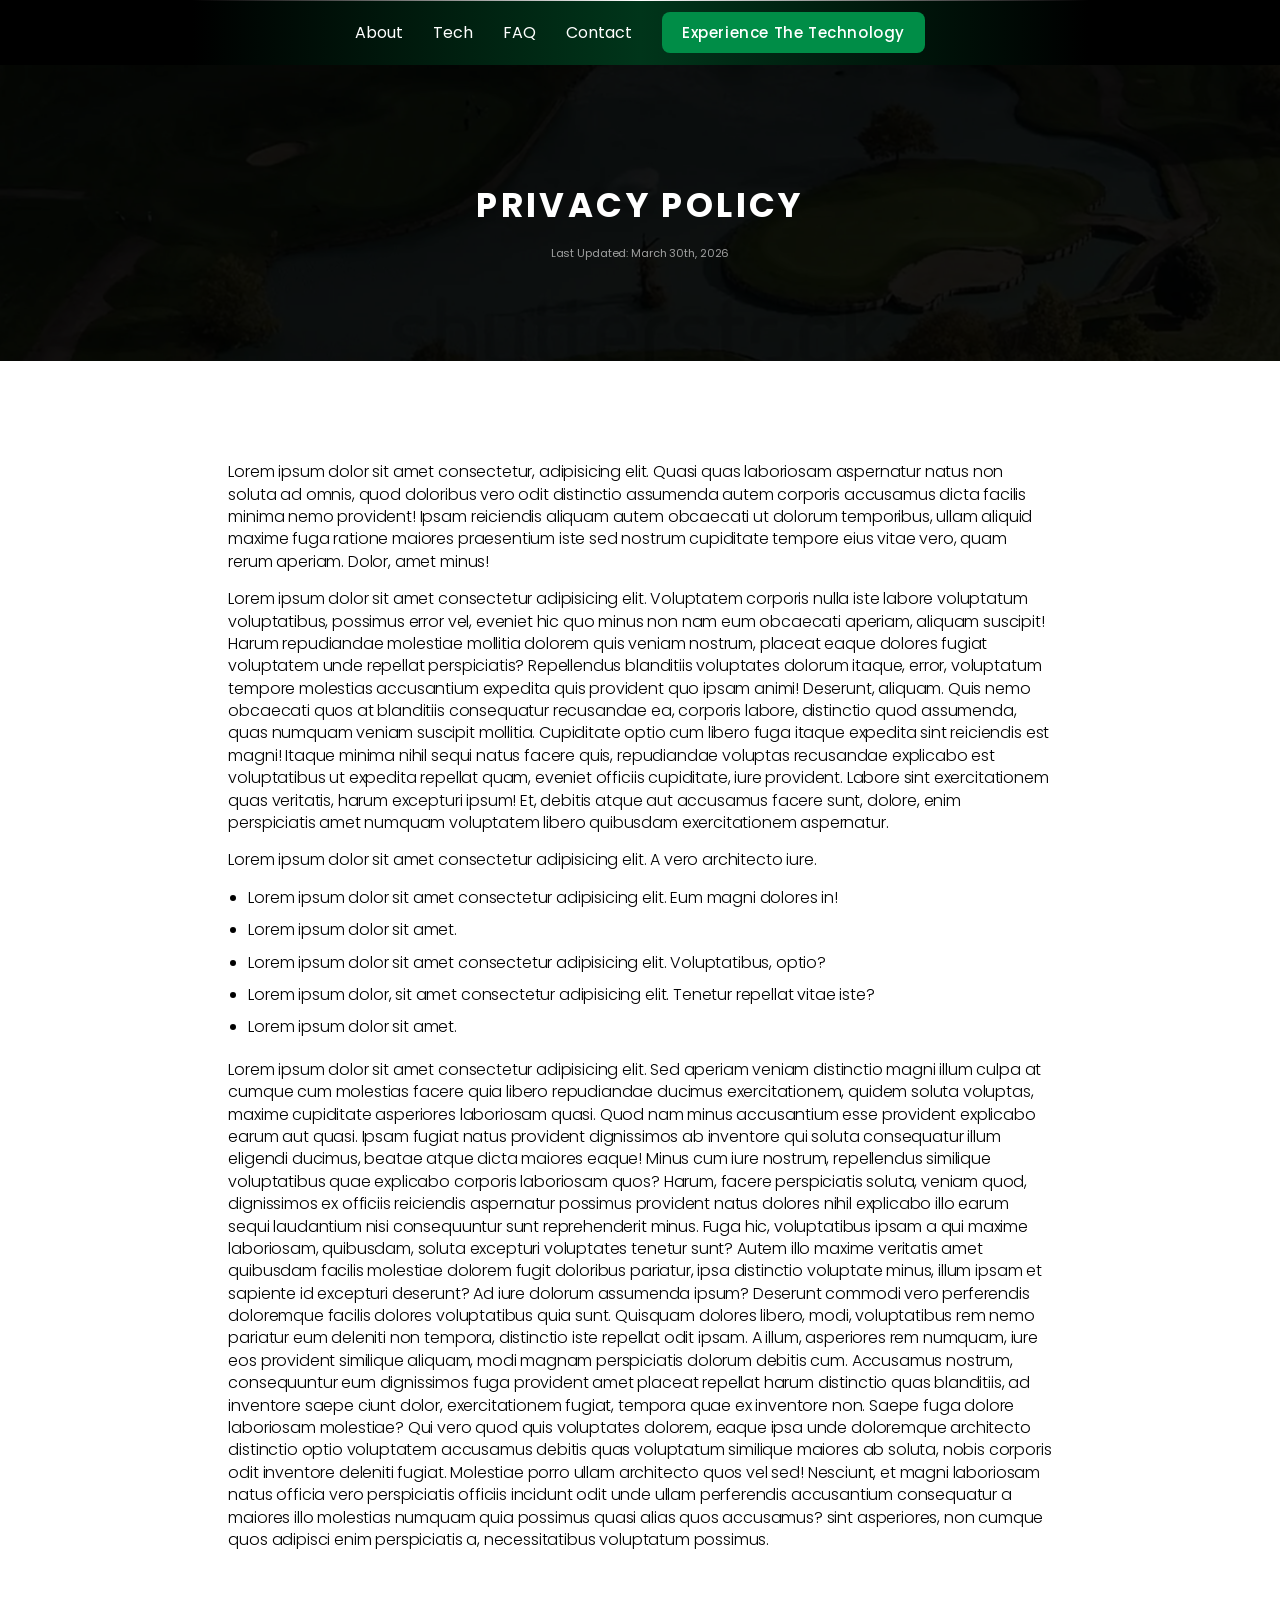
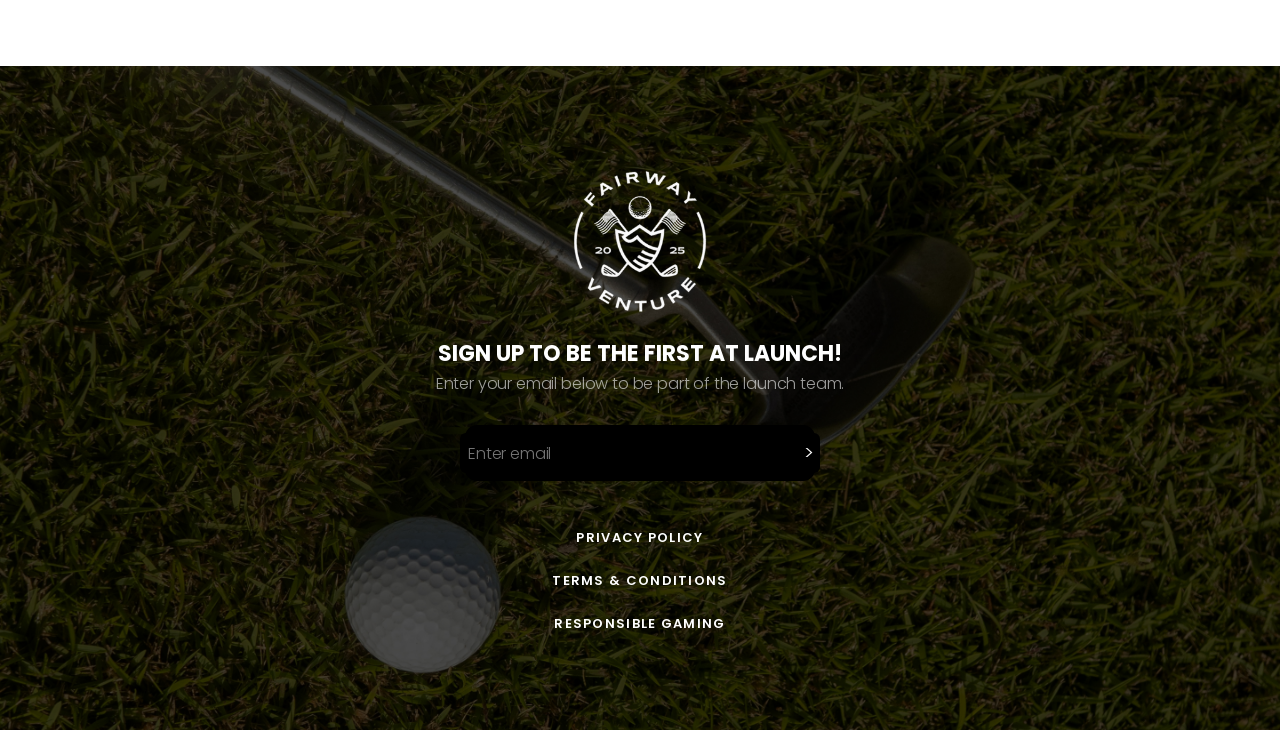
==== commit 9e8a7a65: "Client Feedback - New design layout - New copy" ====
--- a/privacy-policy.html
+++ b/privacy-policy.html
@@ -37,11 +37,11 @@
                 <div class="row w-100">
                     <div class="col-12 position-static">
                         <div class="inner-navigation">
-                            <div class="logo">
-                                <a class="button" href="#footer">
-                                   Experience the Technology
-                                </a>
-                            </div>
+                            <a href="/#hero">About</a>
+                            <a href="/#technology">Tech</a>
+                            <a href="/#faqs">FAQ</a>
+                            <a href="#footer">Contact</a>
+                            <a class="button" target="_blank" href="https://fairwayventure.sandbox.lucrasports.com">Experience The Technology</a>
                         </div>
                     </div>
                 </div>
@@ -93,12 +93,12 @@
                                 <a href="/">
                                     <img src="public/images/fairway-logo.png" alt="Fairway Venture">
                                 </a>
-                                <h2>FAIRWAY NEWSLETTER</h2>
-                                <p>Get the latest partner and tech updates.</p>
+                                <h2>SIGN UP TO BE THE FIRST AT LAUNCH!</h2>
+                                <p>Enter your email below to be part of the launch team.</p>
                             </div>
                             <div class="wrapper-form">
                                 <form action="" id="waitlist-form">
-                                    <input type="email" name="email" id="email" placeholder="Enter email to join" required>
+                                    <input type="email" name="email" id="email" placeholder="Enter email" required>
                                     <input type="submit" value=">" class="submit">
                                 </form>
                                 <div class="success-form">
@@ -111,29 +111,6 @@
                                 <a href="privacy-policy.html">Privacy Policy</a>
                                 <a href="terms-and-conditions.html">Terms & Conditions</a>
                                 <a href="responsible-gaming.html">Responsible Gaming</a>
-                            </div>
-                            <div class="inner-social">
-                                <a href="#" target="_blank" rel="noopener noreferrer">
-                                    <svg class="w-6 h-6 text-gray-800 dark:text-white" aria-hidden="true" xmlns="http://www.w3.org/2000/svg" width="24" height="24" fill="currentColor" viewBox="0 0 24 24">
-                                    <path fill-rule="evenodd" d="M12.51 8.796v1.697a3.738 3.738 0 0 1 3.288-1.684c3.455 0 4.202 2.16 4.202 4.97V19.5h-3.2v-5.072c0-1.21-.244-2.766-2.128-2.766-1.827 0-2.139 1.317-2.139 2.676V19.5h-3.19V8.796h3.168ZM7.2 6.106a1.61 1.61 0 0 1-.988 1.483 1.595 1.595 0 0 1-1.743-.348A1.607 1.607 0 0 1 5.6 4.5a1.601 1.601 0 0 1 1.6 1.606Z" clip-rule="evenodd"/>
-                                    <path d="M7.2 8.809H4V19.5h3.2V8.809Z"/>
-                                    </svg>
-                                </a>
-                                <a href="#" target="_blank" rel="noopener noreferrer">
-                                    <svg class="w-6 h-6 text-gray-800 dark:text-white" aria-hidden="true" xmlns="http://www.w3.org/2000/svg" width="24" height="24" fill="none" viewBox="0 0 24 24">
-                                    <path fill="currentColor" fill-rule="evenodd" d="M3 8a5 5 0 0 1 5-5h8a5 5 0 0 1 5 5v8a5 5 0 0 1-5 5H8a5 5 0 0 1-5-5V8Zm5-3a3 3 0 0 0-3 3v8a3 3 0 0 0 3 3h8a3 3 0 0 0 3-3V8a3 3 0 0 0-3-3H8Zm7.597 2.214a1 1 0 0 1 1-1h.01a1 1 0 1 1 0 2h-.01a1 1 0 0 1-1-1ZM12 9a3 3 0 1 0 0 6 3 3 0 0 0 0-6Zm-5 3a5 5 0 1 1 10 0 5 5 0 0 1-10 0Z" clip-rule="evenodd"/>
-                                    </svg>
-                                </a>
-                                <a href="#" target="_blank" rel="noopener noreferrer">
-                                    <svg class="w-6 h-6 text-gray-800 dark:text-white" aria-hidden="true" xmlns="http://www.w3.org/2000/svg" width="24" height="24" fill="currentColor" viewBox="0 0 24 24">
-                                    <path fill-rule="evenodd" d="M13.135 6H15V3h-1.865a4.147 4.147 0 0 0-4.142 4.142V9H7v3h2v9.938h3V12h2.021l.592-3H12V6.591A.6.6 0 0 1 12.592 6h.543Z" clip-rule="evenodd"/>
-                                    </svg>
-                                </a>
-                                <a href="#" target="_blank" rel="noopener noreferrer">
-                                    <svg class="w-6 h-6 text-gray-800 dark:text-white" aria-hidden="true" xmlns="http://www.w3.org/2000/svg" width="24" height="24" fill="currentColor" viewBox="0 0 24 24">
-                                    <path fill-rule="evenodd" d="M21.7 8.037a4.26 4.26 0 0 0-.789-1.964 2.84 2.84 0 0 0-1.984-.839c-2.767-.2-6.926-.2-6.926-.2s-4.157 0-6.928.2a2.836 2.836 0 0 0-1.983.839 4.225 4.225 0 0 0-.79 1.965 30.146 30.146 0 0 0-.2 3.206v1.5a30.12 30.12 0 0 0 .2 3.206c.094.712.364 1.39.784 1.972.604.536 1.38.837 2.187.848 1.583.151 6.731.2 6.731.2s4.161 0 6.928-.2a2.844 2.844 0 0 0 1.985-.84 4.27 4.27 0 0 0 .787-1.965 30.12 30.12 0 0 0 .2-3.206v-1.516a30.672 30.672 0 0 0-.202-3.206Zm-11.692 6.554v-5.62l5.4 2.819-5.4 2.801Z" clip-rule="evenodd"/>
-                                    </svg>
-                                </a>
                             </div>
                         </div>
                     </div>
--- a/css/styles.css
+++ b/css/styles.css
@@ -4,4 +4,4 @@
  * Copyright 2011-2018 The Bootstrap Authors
  * Copyright 2011-2018 Twitter, Inc.
  * Licensed under MIT (https://github.com/twbs/bootstrap/blob/master/LICENSE)
- */:root{--blue:#007bff;--indigo:#6610f2;--purple:#6f42c1;--pink:#e83e8c;--red:#dc3545;--orange:#fd7e14;--yellow:#ffc107;--green:#28a745;--teal:#20c997;--cyan:#17a2b8;--white:#fff;--gray:#6c757d;--gray-dark:#343a40;--primary:#007bff;--secondary:#6c757d;--success:#28a745;--info:#17a2b8;--warning:#ffc107;--danger:#dc3545;--light:#f8f9fa;--dark:#343a40;--breakpoint-xs:0;--breakpoint-sm:576px;--breakpoint-md:768px;--breakpoint-lg:992px;--breakpoint-xl:1200px;--font-family-sans-serif:-apple-system,BlinkMacSystemFont,"Segoe UI",Roboto,"Helvetica Neue",Arial,sans-serif,"Apple Color Emoji","Segoe UI Emoji","Segoe UI Symbol","Noto Color Emoji";--font-family-monospace:SFMono-Regular,Menlo,Monaco,Consolas,"Liberation Mono","Courier New",monospace}*,:after,:before{-webkit-box-sizing:border-box;box-sizing:border-box}html{font-family:sans-serif;line-height:1.15;-webkit-text-size-adjust:100%;-ms-text-size-adjust:100%;-ms-overflow-style:scrollbar;-webkit-tap-highlight-color:transparent}@-ms-viewport{width:device-width}article,aside,figcaption,figure,footer,header,hgroup,main,nav,section{display:block}body{margin:0;font-family:-apple-system,BlinkMacSystemFont,"Segoe UI",Roboto,"Helvetica Neue",Arial,sans-serif,"Apple Color Emoji","Segoe UI Emoji","Segoe UI Symbol","Noto Color Emoji";font-size:1rem;font-weight:400;line-height:1.5;color:#212529;text-align:left;background-color:#fff}[tabindex="-1"]:focus{outline:0!important}hr{-webkit-box-sizing:content-box;box-sizing:content-box;height:0;overflow:visible}h1,h2,h3,h4,h5,h6{margin-top:0;margin-bottom:0.5rem}p{margin-top:0;margin-bottom:1rem}abbr[data-original-title],abbr[title]{text-decoration:underline;-webkit-text-decoration:underline dotted;text-decoration:underline dotted;cursor:help;border-bottom:0}address{margin-bottom:1rem;font-style:normal;line-height:inherit}dl,ol,ul{margin-top:0;margin-bottom:1rem}ol ol,ol ul,ul ol,ul ul{margin-bottom:0}dt{font-weight:700}dd{margin-bottom:0.5rem;margin-left:0}blockquote{margin:0 0 1rem}dfn{font-style:italic}b,strong{font-weight:bolder}small{font-size:80%}sub,sup{position:relative;font-size:75%;line-height:0;vertical-align:baseline}sub{bottom:-0.25em}sup{top:-0.5em}a{color:#007bff;text-decoration:none;background-color:transparent;-webkit-text-decoration-skip:objects}a:hover{color:#0056b3;text-decoration:underline}a:not([href]):not([tabindex]){color:inherit;text-decoration:none}a:not([href]):not([tabindex]):focus,a:not([href]):not([tabindex]):hover{color:inherit;text-decoration:none}a:not([href]):not([tabindex]):focus{outline:0}code,kbd,pre,samp{font-family:SFMono-Regular,Menlo,Monaco,Consolas,"Liberation Mono","Courier New",monospace;font-size:1em}pre{margin-top:0;margin-bottom:1rem;overflow:auto;-ms-overflow-style:scrollbar}figure{margin:0 0 1rem}img{vertical-align:middle;border-style:none}svg{overflow:hidden;vertical-align:middle}table{border-collapse:collapse}caption{padding-top:0.75rem;padding-bottom:0.75rem;color:#6c757d;text-align:left;caption-side:bottom}th{text-align:inherit}label{display:inline-block;margin-bottom:0.5rem}button{border-radius:0}button:focus{outline:1px dotted;outline:5px auto -webkit-focus-ring-color}button,input,optgroup,select,textarea{margin:0;font-family:inherit;font-size:inherit;line-height:inherit}button,input{overflow:visible}button,select{text-transform:none}[type=reset],[type=submit],button,html [type=button]{-webkit-appearance:button}[type=button]::-moz-focus-inner,[type=reset]::-moz-focus-inner,[type=submit]::-moz-focus-inner,button::-moz-focus-inner{padding:0;border-style:none}input[type=checkbox],input[type=radio]{-webkit-box-sizing:border-box;box-sizing:border-box;padding:0}input[type=date],input[type=datetime-local],input[type=month],input[type=time]{-webkit-appearance:listbox}textarea{overflow:auto;resize:vertical}fieldset{min-width:0;padding:0;margin:0;border:0}legend{display:block;width:100%;max-width:100%;padding:0;margin-bottom:0.5rem;font-size:1.5rem;line-height:inherit;color:inherit;white-space:normal}progress{vertical-align:baseline}[type=number]::-webkit-inner-spin-button,[type=number]::-webkit-outer-spin-button{height:auto}[type=search]{outline-offset:-2px;-webkit-appearance:none}[type=search]::-webkit-search-cancel-button,[type=search]::-webkit-search-decoration{-webkit-appearance:none}::-webkit-file-upload-button{font:inherit;-webkit-appearance:button}output{display:inline-block}summary{display:list-item;cursor:pointer}template{display:none}[hidden]{display:none!important}.h1,.h2,.h3,.h4,.h5,.h6,h1,h2,h3,h4,h5,h6{margin-bottom:0.5rem;font-family:inherit;font-weight:500;line-height:1.2;color:inherit}.h1,h1{font-size:2.5rem}.h2,h2{font-size:2rem}.h3,h3{font-size:1.75rem}.h4,h4{font-size:1.5rem}.h5,h5{font-size:1.25rem}.h6,h6{font-size:1rem}.lead{font-size:1.25rem;font-weight:300}.display-1{font-size:6rem;font-weight:300;line-height:1.2}.display-2{font-size:5.5rem;font-weight:300;line-height:1.2}.display-3{font-size:4.5rem;font-weight:300;line-height:1.2}.display-4{font-size:3.5rem;font-weight:300;line-height:1.2}hr{margin-top:1rem;margin-bottom:1rem;border:0;border-top:1px solid rgba(0,0,0,0.1)}.small,small{font-size:80%;font-weight:400}.mark,mark{padding:0.2em;background-color:#fcf8e3}.list-unstyled{padding-left:0;list-style:none}.list-inline{padding-left:0;list-style:none}.list-inline-item{display:inline-block}.list-inline-item:not(:last-child){margin-right:0.5rem}.initialism{font-size:90%;text-transform:uppercase}.blockquote{margin-bottom:1rem;font-size:1.25rem}.blockquote-footer{display:block;font-size:80%;color:#6c757d}.blockquote-footer:before{content:"— "}.img-fluid{max-width:100%;height:auto}.img-thumbnail{padding:0.25rem;background-color:#fff;border:1px solid #dee2e6;border-radius:0.25rem;max-width:100%;height:auto}.figure{display:inline-block}.figure-img{margin-bottom:0.5rem;line-height:1}.figure-caption{font-size:90%;color:#6c757d}code{font-size:87.5%;color:#e83e8c;word-break:break-word}a>code{color:inherit}kbd{padding:0.2rem 0.4rem;font-size:87.5%;color:#fff;background-color:#212529;border-radius:0.2rem}kbd kbd{padding:0;font-size:100%;font-weight:700}pre{display:block;font-size:87.5%;color:#212529}pre code{font-size:inherit;color:inherit;word-break:normal}.pre-scrollable{max-height:340px;overflow-y:scroll}.container{width:100%;padding-right:15px;padding-left:15px;margin-right:auto;margin-left:auto}@media (min-width:576px){.container{max-width:540px}}@media (min-width:768px){.container{max-width:720px}}@media (min-width:992px){.container{max-width:960px}}@media (min-width:1200px){.container{max-width:1140px}}.container-fluid{width:100%;padding-right:15px;padding-left:15px;margin-right:auto;margin-left:auto}.row{display:-ms-flexbox;display:-webkit-box;display:flex;-ms-flex-wrap:wrap;flex-wrap:wrap;margin-right:-15px;margin-left:-15px}.no-gutters{margin-right:0;margin-left:0}.no-gutters>.col,.no-gutters>[class*=col-]{padding-right:0;padding-left:0}.col,.col-1,.col-10,.col-11,.col-12,.col-2,.col-3,.col-4,.col-5,.col-6,.col-7,.col-8,.col-9,.col-auto,.col-lg,.col-lg-1,.col-lg-10,.col-lg-11,.col-lg-12,.col-lg-2,.col-lg-3,.col-lg-4,.col-lg-5,.col-lg-6,.col-lg-7,.col-lg-8,.col-lg-9,.col-lg-auto,.col-md,.col-md-1,.col-md-10,.col-md-11,.col-md-12,.col-md-2,.col-md-3,.col-md-4,.col-md-5,.col-md-6,.col-md-7,.col-md-8,.col-md-9,.col-md-auto,.col-sm,.col-sm-1,.col-sm-10,.col-sm-11,.col-sm-12,.col-sm-2,.col-sm-3,.col-sm-4,.col-sm-5,.col-sm-6,.col-sm-7,.col-sm-8,.col-sm-9,.col-sm-auto,.col-xl,.col-xl-1,.col-xl-10,.col-xl-11,.col-xl-12,.col-xl-2,.col-xl-3,.col-xl-4,.col-xl-5,.col-xl-6,.col-xl-7,.col-xl-8,.col-xl-9,.col-xl-auto{position:relative;width:100%;min-height:1px;padding-right:15px;padding-left:15px}.col{-ms-flex-preferred-size:0;flex-basis:0;-ms-flex-positive:1;-webkit-box-flex:1;flex-grow:1;max-width:100%}.col-auto{-ms-flex:0 0 auto;-webkit-box-flex:0;flex:0 0 auto;width:auto;max-width:none}.col-1{-ms-flex:0 0 8.333333%;-webkit-box-flex:0;flex:0 0 8.333333%;max-width:8.333333%}.col-2{-ms-flex:0 0 16.666667%;-webkit-box-flex:0;flex:0 0 16.666667%;max-width:16.666667%}.col-3{-ms-flex:0 0 25%;-webkit-box-flex:0;flex:0 0 25%;max-width:25%}.col-4{-ms-flex:0 0 33.333333%;-webkit-box-flex:0;flex:0 0 33.333333%;max-width:33.333333%}.col-5{-ms-flex:0 0 41.666667%;-webkit-box-flex:0;flex:0 0 41.666667%;max-width:41.666667%}.col-6{-ms-flex:0 0 50%;-webkit-box-flex:0;flex:0 0 50%;max-width:50%}.col-7{-ms-flex:0 0 58.333333%;-webkit-box-flex:0;flex:0 0 58.333333%;max-width:58.333333%}.col-8{-ms-flex:0 0 66.666667%;-webkit-box-flex:0;flex:0 0 66.666667%;max-width:66.666667%}.col-9{-ms-flex:0 0 75%;-webkit-box-flex:0;flex:0 0 75%;max-width:75%}.col-10{-ms-flex:0 0 83.333333%;-webkit-box-flex:0;flex:0 0 83.333333%;max-width:83.333333%}.col-11{-ms-flex:0 0 91.666667%;-webkit-box-flex:0;flex:0 0 91.666667%;max-width:91.666667%}.col-12{-ms-flex:0 0 100%;-webkit-box-flex:0;flex:0 0 100%;max-width:100%}.order-first{-ms-flex-order:-1;-webkit-box-ordinal-group:0;order:-1}.order-last{-ms-flex-order:13;-webkit-box-ordinal-group:14;order:13}.order-0{-ms-flex-order:0;-webkit-box-ordinal-group:1;order:0}.order-1{-ms-flex-order:1;-webkit-box-ordinal-group:2;order:1}.order-2{-ms-flex-order:2;-webkit-box-ordinal-group:3;order:2}.order-3{-ms-flex-order:3;-webkit-box-ordinal-group:4;order:3}.order-4{-ms-flex-order:4;-webkit-box-ordinal-group:5;order:4}.order-5{-ms-flex-order:5;-webkit-box-ordinal-group:6;order:5}.order-6{-ms-flex-order:6;-webkit-box-ordinal-group:7;order:6}.order-7{-ms-flex-order:7;-webkit-box-ordinal-group:8;order:7}.order-8{-ms-flex-order:8;-webkit-box-ordinal-group:9;order:8}.order-9{-ms-flex-order:9;-webkit-box-ordinal-group:10;order:9}.order-10{-ms-flex-order:10;-webkit-box-ordinal-group:11;order:10}.order-11{-ms-flex-order:11;-webkit-box-ordinal-group:12;order:11}.order-12{-ms-flex-order:12;-webkit-box-ordinal-group:13;order:12}.offset-1{margin-left:8.333333%}.offset-2{margin-left:16.666667%}.offset-3{margin-left:25%}.offset-4{margin-left:33.333333%}.offset-5{margin-left:41.666667%}.offset-6{margin-left:50%}.offset-7{margin-left:58.333333%}.offset-8{margin-left:66.666667%}.offset-9{margin-left:75%}.offset-10{margin-left:83.333333%}.offset-11{margin-left:91.666667%}@media (min-width:576px){.col-sm{-ms-flex-preferred-size:0;flex-basis:0;-ms-flex-positive:1;-webkit-box-flex:1;flex-grow:1;max-width:100%}.col-sm-auto{-ms-flex:0 0 auto;-webkit-box-flex:0;flex:0 0 auto;width:auto;max-width:none}.col-sm-1{-ms-flex:0 0 8.333333%;-webkit-box-flex:0;flex:0 0 8.333333%;max-width:8.333333%}.col-sm-2{-ms-flex:0 0 16.666667%;-webkit-box-flex:0;flex:0 0 16.666667%;max-width:16.666667%}.col-sm-3{-ms-flex:0 0 25%;-webkit-box-flex:0;flex:0 0 25%;max-width:25%}.col-sm-4{-ms-flex:0 0 33.333333%;-webkit-box-flex:0;flex:0 0 33.333333%;max-width:33.333333%}.col-sm-5{-ms-flex:0 0 41.666667%;-webkit-box-flex:0;flex:0 0 41.666667%;max-width:41.666667%}.col-sm-6{-ms-flex:0 0 50%;-webkit-box-flex:0;flex:0 0 50%;max-width:50%}.col-sm-7{-ms-flex:0 0 58.333333%;-webkit-box-flex:0;flex:0 0 58.333333%;max-width:58.333333%}.col-sm-8{-ms-flex:0 0 66.666667%;-webkit-box-flex:0;flex:0 0 66.666667%;max-width:66.666667%}.col-sm-9{-ms-flex:0 0 75%;-webkit-box-flex:0;flex:0 0 75%;max-width:75%}.col-sm-10{-ms-flex:0 0 83.333333%;-webkit-box-flex:0;flex:0 0 83.333333%;max-width:83.333333%}.col-sm-11{-ms-flex:0 0 91.666667%;-webkit-box-flex:0;flex:0 0 91.666667%;max-width:91.666667%}.col-sm-12{-ms-flex:0 0 100%;-webkit-box-flex:0;flex:0 0 100%;max-width:100%}.order-sm-first{-ms-flex-order:-1;-webkit-box-ordinal-group:0;order:-1}.order-sm-last{-ms-flex-order:13;-webkit-box-ordinal-group:14;order:13}.order-sm-0{-ms-flex-order:0;-webkit-box-ordinal-group:1;order:0}.order-sm-1{-ms-flex-order:1;-webkit-box-ordinal-group:2;order:1}.order-sm-2{-ms-flex-order:2;-webkit-box-ordinal-group:3;order:2}.order-sm-3{-ms-flex-order:3;-webkit-box-ordinal-group:4;order:3}.order-sm-4{-ms-flex-order:4;-webkit-box-ordinal-group:5;order:4}.order-sm-5{-ms-flex-order:5;-webkit-box-ordinal-group:6;order:5}.order-sm-6{-ms-flex-order:6;-webkit-box-ordinal-group:7;order:6}.order-sm-7{-ms-flex-order:7;-webkit-box-ordinal-group:8;order:7}.order-sm-8{-ms-flex-order:8;-webkit-box-ordinal-group:9;order:8}.order-sm-9{-ms-flex-order:9;-webkit-box-ordinal-group:10;order:9}.order-sm-10{-ms-flex-order:10;-webkit-box-ordinal-group:11;order:10}.order-sm-11{-ms-flex-order:11;-webkit-box-ordinal-group:12;order:11}.order-sm-12{-ms-flex-order:12;-webkit-box-ordinal-group:13;order:12}.offset-sm-0{margin-left:0}.offset-sm-1{margin-left:8.333333%}.offset-sm-2{margin-left:16.666667%}.offset-sm-3{margin-left:25%}.offset-sm-4{margin-left:33.333333%}.offset-sm-5{margin-left:41.666667%}.offset-sm-6{margin-left:50%}.offset-sm-7{margin-left:58.333333%}.offset-sm-8{margin-left:66.666667%}.offset-sm-9{margin-left:75%}.offset-sm-10{margin-left:83.333333%}.offset-sm-11{margin-left:91.666667%}}@media (min-width:768px){.col-md{-ms-flex-preferred-size:0;flex-basis:0;-ms-flex-positive:1;-webkit-box-flex:1;flex-grow:1;max-width:100%}.col-md-auto{-ms-flex:0 0 auto;-webkit-box-flex:0;flex:0 0 auto;width:auto;max-width:none}.col-md-1{-ms-flex:0 0 8.333333%;-webkit-box-flex:0;flex:0 0 8.333333%;max-width:8.333333%}.col-md-2{-ms-flex:0 0 16.666667%;-webkit-box-flex:0;flex:0 0 16.666667%;max-width:16.666667%}.col-md-3{-ms-flex:0 0 25%;-webkit-box-flex:0;flex:0 0 25%;max-width:25%}.col-md-4{-ms-flex:0 0 33.333333%;-webkit-box-flex:0;flex:0 0 33.333333%;max-width:33.333333%}.col-md-5{-ms-flex:0 0 41.666667%;-webkit-box-flex:0;flex:0 0 41.666667%;max-width:41.666667%}.col-md-6{-ms-flex:0 0 50%;-webkit-box-flex:0;flex:0 0 50%;max-width:50%}.col-md-7{-ms-flex:0 0 58.333333%;-webkit-box-flex:0;flex:0 0 58.333333%;max-width:58.333333%}.col-md-8{-ms-flex:0 0 66.666667%;-webkit-box-flex:0;flex:0 0 66.666667%;max-width:66.666667%}.col-md-9{-ms-flex:0 0 75%;-webkit-box-flex:0;flex:0 0 75%;max-width:75%}.col-md-10{-ms-flex:0 0 83.333333%;-webkit-box-flex:0;flex:0 0 83.333333%;max-width:83.333333%}.col-md-11{-ms-flex:0 0 91.666667%;-webkit-box-flex:0;flex:0 0 91.666667%;max-width:91.666667%}.col-md-12{-ms-flex:0 0 100%;-webkit-box-flex:0;flex:0 0 100%;max-width:100%}.order-md-first{-ms-flex-order:-1;-webkit-box-ordinal-group:0;order:-1}.order-md-last{-ms-flex-order:13;-webkit-box-ordinal-group:14;order:13}.order-md-0{-ms-flex-order:0;-webkit-box-ordinal-group:1;order:0}.order-md-1{-ms-flex-order:1;-webkit-box-ordinal-group:2;order:1}.order-md-2{-ms-flex-order:2;-webkit-box-ordinal-group:3;order:2}.order-md-3{-ms-flex-order:3;-webkit-box-ordinal-group:4;order:3}.order-md-4{-ms-flex-order:4;-webkit-box-ordinal-group:5;order:4}.order-md-5{-ms-flex-order:5;-webkit-box-ordinal-group:6;order:5}.order-md-6{-ms-flex-order:6;-webkit-box-ordinal-group:7;order:6}.order-md-7{-ms-flex-order:7;-webkit-box-ordinal-group:8;order:7}.order-md-8{-ms-flex-order:8;-webkit-box-ordinal-group:9;order:8}.order-md-9{-ms-flex-order:9;-webkit-box-ordinal-group:10;order:9}.order-md-10{-ms-flex-order:10;-webkit-box-ordinal-group:11;order:10}.order-md-11{-ms-flex-order:11;-webkit-box-ordinal-group:12;order:11}.order-md-12{-ms-flex-order:12;-webkit-box-ordinal-group:13;order:12}.offset-md-0{margin-left:0}.offset-md-1{margin-left:8.333333%}.offset-md-2{margin-left:16.666667%}.offset-md-3{margin-left:25%}.offset-md-4{margin-left:33.333333%}.offset-md-5{margin-left:41.666667%}.offset-md-6{margin-left:50%}.offset-md-7{margin-left:58.333333%}.offset-md-8{margin-left:66.666667%}.offset-md-9{margin-left:75%}.offset-md-10{margin-left:83.333333%}.offset-md-11{margin-left:91.666667%}}@media (min-width:992px){.col-lg{-ms-flex-preferred-size:0;flex-basis:0;-ms-flex-positive:1;-webkit-box-flex:1;flex-grow:1;max-width:100%}.col-lg-auto{-ms-flex:0 0 auto;-webkit-box-flex:0;flex:0 0 auto;width:auto;max-width:none}.col-lg-1{-ms-flex:0 0 8.333333%;-webkit-box-flex:0;flex:0 0 8.333333%;max-width:8.333333%}.col-lg-2{-ms-flex:0 0 16.666667%;-webkit-box-flex:0;flex:0 0 16.666667%;max-width:16.666667%}.col-lg-3{-ms-flex:0 0 25%;-webkit-box-flex:0;flex:0 0 25%;max-width:25%}.col-lg-4{-ms-flex:0 0 33.333333%;-webkit-box-flex:0;flex:0 0 33.333333%;max-width:33.333333%}.col-lg-5{-ms-flex:0 0 41.666667%;-webkit-box-flex:0;flex:0 0 41.666667%;max-width:41.666667%}.col-lg-6{-ms-flex:0 0 50%;-webkit-box-flex:0;flex:0 0 50%;max-width:50%}.col-lg-7{-ms-flex:0 0 58.333333%;-webkit-box-flex:0;flex:0 0 58.333333%;max-width:58.333333%}.col-lg-8{-ms-flex:0 0 66.666667%;-webkit-box-flex:0;flex:0 0 66.666667%;max-width:66.666667%}.col-lg-9{-ms-flex:0 0 75%;-webkit-box-flex:0;flex:0 0 75%;max-width:75%}.col-lg-10{-ms-flex:0 0 83.333333%;-webkit-box-flex:0;flex:0 0 83.333333%;max-width:83.333333%}.col-lg-11{-ms-flex:0 0 91.666667%;-webkit-box-flex:0;flex:0 0 91.666667%;max-width:91.666667%}.col-lg-12{-ms-flex:0 0 100%;-webkit-box-flex:0;flex:0 0 100%;max-width:100%}.order-lg-first{-ms-flex-order:-1;-webkit-box-ordinal-group:0;order:-1}.order-lg-last{-ms-flex-order:13;-webkit-box-ordinal-group:14;order:13}.order-lg-0{-ms-flex-order:0;-webkit-box-ordinal-group:1;order:0}.order-lg-1{-ms-flex-order:1;-webkit-box-ordinal-group:2;order:1}.order-lg-2{-ms-flex-order:2;-webkit-box-ordinal-group:3;order:2}.order-lg-3{-ms-flex-order:3;-webkit-box-ordinal-group:4;order:3}.order-lg-4{-ms-flex-order:4;-webkit-box-ordinal-group:5;order:4}.order-lg-5{-ms-flex-order:5;-webkit-box-ordinal-group:6;order:5}.order-lg-6{-ms-flex-order:6;-webkit-box-ordinal-group:7;order:6}.order-lg-7{-ms-flex-order:7;-webkit-box-ordinal-group:8;order:7}.order-lg-8{-ms-flex-order:8;-webkit-box-ordinal-group:9;order:8}.order-lg-9{-ms-flex-order:9;-webkit-box-ordinal-group:10;order:9}.order-lg-10{-ms-flex-order:10;-webkit-box-ordinal-group:11;order:10}.order-lg-11{-ms-flex-order:11;-webkit-box-ordinal-group:12;order:11}.order-lg-12{-ms-flex-order:12;-webkit-box-ordinal-group:13;order:12}.offset-lg-0{margin-left:0}.offset-lg-1{margin-left:8.333333%}.offset-lg-2{margin-left:16.666667%}.offset-lg-3{margin-left:25%}.offset-lg-4{margin-left:33.333333%}.offset-lg-5{margin-left:41.666667%}.offset-lg-6{margin-left:50%}.offset-lg-7{margin-left:58.333333%}.offset-lg-8{margin-left:66.666667%}.offset-lg-9{margin-left:75%}.offset-lg-10{margin-left:83.333333%}.offset-lg-11{margin-left:91.666667%}}@media (min-width:1200px){.col-xl{-ms-flex-preferred-size:0;flex-basis:0;-ms-flex-positive:1;-webkit-box-flex:1;flex-grow:1;max-width:100%}.col-xl-auto{-ms-flex:0 0 auto;-webkit-box-flex:0;flex:0 0 auto;width:auto;max-width:none}.col-xl-1{-ms-flex:0 0 8.333333%;-webkit-box-flex:0;flex:0 0 8.333333%;max-width:8.333333%}.col-xl-2{-ms-flex:0 0 16.666667%;-webkit-box-flex:0;flex:0 0 16.666667%;max-width:16.666667%}.col-xl-3{-ms-flex:0 0 25%;-webkit-box-flex:0;flex:0 0 25%;max-width:25%}.col-xl-4{-ms-flex:0 0 33.333333%;-webkit-box-flex:0;flex:0 0 33.333333%;max-width:33.333333%}.col-xl-5{-ms-flex:0 0 41.666667%;-webkit-box-flex:0;flex:0 0 41.666667%;max-width:41.666667%}.col-xl-6{-ms-flex:0 0 50%;-webkit-box-flex:0;flex:0 0 50%;max-width:50%}.col-xl-7{-ms-flex:0 0 58.333333%;-webkit-box-flex:0;flex:0 0 58.333333%;max-width:58.333333%}.col-xl-8{-ms-flex:0 0 66.666667%;-webkit-box-flex:0;flex:0 0 66.666667%;max-width:66.666667%}.col-xl-9{-ms-flex:0 0 75%;-webkit-box-flex:0;flex:0 0 75%;max-width:75%}.col-xl-10{-ms-flex:0 0 83.333333%;-webkit-box-flex:0;flex:0 0 83.333333%;max-width:83.333333%}.col-xl-11{-ms-flex:0 0 91.666667%;-webkit-box-flex:0;flex:0 0 91.666667%;max-width:91.666667%}.col-xl-12{-ms-flex:0 0 100%;-webkit-box-flex:0;flex:0 0 100%;max-width:100%}.order-xl-first{-ms-flex-order:-1;-webkit-box-ordinal-group:0;order:-1}.order-xl-last{-ms-flex-order:13;-webkit-box-ordinal-group:14;order:13}.order-xl-0{-ms-flex-order:0;-webkit-box-ordinal-group:1;order:0}.order-xl-1{-ms-flex-order:1;-webkit-box-ordinal-group:2;order:1}.order-xl-2{-ms-flex-order:2;-webkit-box-ordinal-group:3;order:2}.order-xl-3{-ms-flex-order:3;-webkit-box-ordinal-group:4;order:3}.order-xl-4{-ms-flex-order:4;-webkit-box-ordinal-group:5;order:4}.order-xl-5{-ms-flex-order:5;-webkit-box-ordinal-group:6;order:5}.order-xl-6{-ms-flex-order:6;-webkit-box-ordinal-group:7;order:6}.order-xl-7{-ms-flex-order:7;-webkit-box-ordinal-group:8;order:7}.order-xl-8{-ms-flex-order:8;-webkit-box-ordinal-group:9;order:8}.order-xl-9{-ms-flex-order:9;-webkit-box-ordinal-group:10;order:9}.order-xl-10{-ms-flex-order:10;-webkit-box-ordinal-group:11;order:10}.order-xl-11{-ms-flex-order:11;-webkit-box-ordinal-group:12;order:11}.order-xl-12{-ms-flex-order:12;-webkit-box-ordinal-group:13;order:12}.offset-xl-0{margin-left:0}.offset-xl-1{margin-left:8.333333%}.offset-xl-2{margin-left:16.666667%}.offset-xl-3{margin-left:25%}.offset-xl-4{margin-left:33.333333%}.offset-xl-5{margin-left:41.666667%}.offset-xl-6{margin-left:50%}.offset-xl-7{margin-left:58.333333%}.offset-xl-8{margin-left:66.666667%}.offset-xl-9{margin-left:75%}.offset-xl-10{margin-left:83.333333%}.offset-xl-11{margin-left:91.666667%}}.table{width:100%;margin-bottom:1rem;background-color:transparent}.table td,.table th{padding:0.75rem;vertical-align:top;border-top:1px solid #dee2e6}.table thead th{vertical-align:bottom;border-bottom:2px solid #dee2e6}.table tbody+tbody{border-top:2px solid #dee2e6}.table .table{background-color:#fff}.table-sm td,.table-sm th{padding:0.3rem}.table-bordered{border:1px solid #dee2e6}.table-bordered td,.table-bordered th{border:1px solid #dee2e6}.table-bordered thead td,.table-bordered thead th{border-bottom-width:2px}.table-borderless tbody+tbody,.table-borderless td,.table-borderless th,.table-borderless thead th{border:0}.table-striped tbody tr:nth-of-type(odd){background-color:rgba(0,0,0,0.05)}.table-hover tbody tr:hover{background-color:rgba(0,0,0,0.075)}.table-primary,.table-primary>td,.table-primary>th{background-color:#b8daff}.table-hover .table-primary:hover{background-color:#9fcdff}.table-hover .table-primary:hover>td,.table-hover .table-primary:hover>th{background-color:#9fcdff}.table-secondary,.table-secondary>td,.table-secondary>th{background-color:#d6d8db}.table-hover .table-secondary:hover{background-color:#c8cbcf}.table-hover .table-secondary:hover>td,.table-hover .table-secondary:hover>th{background-color:#c8cbcf}.table-success,.table-success>td,.table-success>th{background-color:#c3e6cb}.table-hover .table-success:hover{background-color:#b1dfbb}.table-hover .table-success:hover>td,.table-hover .table-success:hover>th{background-color:#b1dfbb}.table-info,.table-info>td,.table-info>th{background-color:#bee5eb}.table-hover .table-info:hover{background-color:#abdde5}.table-hover .table-info:hover>td,.table-hover .table-info:hover>th{background-color:#abdde5}.table-warning,.table-warning>td,.table-warning>th{background-color:#ffeeba}.table-hover .table-warning:hover{background-color:#ffe8a1}.table-hover .table-warning:hover>td,.table-hover .table-warning:hover>th{background-color:#ffe8a1}.table-danger,.table-danger>td,.table-danger>th{background-color:#f5c6cb}.table-hover .table-danger:hover{background-color:#f1b0b7}.table-hover .table-danger:hover>td,.table-hover .table-danger:hover>th{background-color:#f1b0b7}.table-light,.table-light>td,.table-light>th{background-color:#fdfdfe}.table-hover .table-light:hover{background-color:#ececf6}.table-hover .table-light:hover>td,.table-hover .table-light:hover>th{background-color:#ececf6}.table-dark,.table-dark>td,.table-dark>th{background-color:#c6c8ca}.table-hover .table-dark:hover{background-color:#b9bbbe}.table-hover .table-dark:hover>td,.table-hover .table-dark:hover>th{background-color:#b9bbbe}.table-active,.table-active>td,.table-active>th{background-color:rgba(0,0,0,0.075)}.table-hover .table-active:hover{background-color:rgba(0,0,0,0.075)}.table-hover .table-active:hover>td,.table-hover .table-active:hover>th{background-color:rgba(0,0,0,0.075)}.table .thead-dark th{color:#fff;background-color:#212529;border-color:#32383e}.table .thead-light th{color:#495057;background-color:#e9ecef;border-color:#dee2e6}.table-dark{color:#fff;background-color:#212529}.table-dark td,.table-dark th,.table-dark thead th{border-color:#32383e}.table-dark.table-bordered{border:0}.table-dark.table-striped tbody tr:nth-of-type(odd){background-color:rgba(255,255,255,0.05)}.table-dark.table-hover tbody tr:hover{background-color:rgba(255,255,255,0.075)}@media (max-width:575.98px){.table-responsive-sm{display:block;width:100%;overflow-x:auto;-webkit-overflow-scrolling:touch;-ms-overflow-style:-ms-autohiding-scrollbar}.table-responsive-sm>.table-bordered{border:0}}@media (max-width:767.98px){.table-responsive-md{display:block;width:100%;overflow-x:auto;-webkit-overflow-scrolling:touch;-ms-overflow-style:-ms-autohiding-scrollbar}.table-responsive-md>.table-bordered{border:0}}@media (max-width:991.98px){.table-responsive-lg{display:block;width:100%;overflow-x:auto;-webkit-overflow-scrolling:touch;-ms-overflow-style:-ms-autohiding-scrollbar}.table-responsive-lg>.table-bordered{border:0}}@media (max-width:1199.98px){.table-responsive-xl{display:block;width:100%;overflow-x:auto;-webkit-overflow-scrolling:touch;-ms-overflow-style:-ms-autohiding-scrollbar}.table-responsive-xl>.table-bordered{border:0}}.table-responsive{display:block;width:100%;overflow-x:auto;-webkit-overflow-scrolling:touch;-ms-overflow-style:-ms-autohiding-scrollbar}.table-responsive>.table-bordered{border:0}.form-control{display:block;width:100%;height:calc(2.25rem + 2px);padding:0.375rem 0.75rem;font-size:1rem;line-height:1.5;color:#495057;background-color:#fff;background-clip:padding-box;border:1px solid #ced4da;border-radius:0.25rem;-webkit-transition:border-color 0.15s ease-in-out,-webkit-box-shadow 0.15s ease-in-out;transition:border-color 0.15s ease-in-out,-webkit-box-shadow 0.15s ease-in-out;transition:border-color 0.15s ease-in-out,box-shadow 0.15s ease-in-out;transition:border-color 0.15s ease-in-out,box-shadow 0.15s ease-in-out,-webkit-box-shadow 0.15s ease-in-out}@media screen and (prefers-reduced-motion:reduce){.form-control{-webkit-transition:none;transition:none}}.form-control::-ms-expand{background-color:transparent;border:0}.form-control:focus{color:#495057;background-color:#fff;border-color:#80bdff;outline:0;-webkit-box-shadow:0 0 0 0.2rem rgba(0,123,255,0.25);box-shadow:0 0 0 0.2rem rgba(0,123,255,0.25)}.form-control::-webkit-input-placeholder{color:#6c757d;opacity:1}.form-control::-moz-placeholder{color:#6c757d;opacity:1}.form-control:-ms-input-placeholder{color:#6c757d;opacity:1}.form-control::-ms-input-placeholder{color:#6c757d;opacity:1}.form-control::placeholder{color:#6c757d;opacity:1}.form-control:disabled,.form-control[readonly]{background-color:#e9ecef;opacity:1}select.form-control:focus::-ms-value{color:#495057;background-color:#fff}.form-control-file,.form-control-range{display:block;width:100%}.col-form-label{padding-top:calc(0.375rem + 1px);padding-bottom:calc(0.375rem + 1px);margin-bottom:0;font-size:inherit;line-height:1.5}.col-form-label-lg{padding-top:calc(0.5rem + 1px);padding-bottom:calc(0.5rem + 1px);font-size:1.25rem;line-height:1.5}.col-form-label-sm{padding-top:calc(0.25rem + 1px);padding-bottom:calc(0.25rem + 1px);font-size:0.875rem;line-height:1.5}.form-control-plaintext{display:block;width:100%;padding-top:0.375rem;padding-bottom:0.375rem;margin-bottom:0;line-height:1.5;color:#212529;background-color:transparent;border:solid transparent;border-width:1px 0}.form-control-plaintext.form-control-lg,.form-control-plaintext.form-control-sm{padding-right:0;padding-left:0}.form-control-sm{height:calc(1.8125rem + 2px);padding:0.25rem 0.5rem;font-size:0.875rem;line-height:1.5;border-radius:0.2rem}.form-control-lg{height:calc(2.875rem + 2px);padding:0.5rem 1rem;font-size:1.25rem;line-height:1.5;border-radius:0.3rem}select.form-control[multiple],select.form-control[size]{height:auto}textarea.form-control{height:auto}.form-group{margin-bottom:1rem}.form-text{display:block;margin-top:0.25rem}.form-row{display:-ms-flexbox;display:-webkit-box;display:flex;-ms-flex-wrap:wrap;flex-wrap:wrap;margin-right:-5px;margin-left:-5px}.form-row>.col,.form-row>[class*=col-]{padding-right:5px;padding-left:5px}.form-check{position:relative;display:block;padding-left:1.25rem}.form-check-input{position:absolute;margin-top:0.3rem;margin-left:-1.25rem}.form-check-input:disabled~.form-check-label{color:#6c757d}.form-check-label{margin-bottom:0}.form-check-inline{display:-ms-inline-flexbox;display:-webkit-inline-box;display:inline-flex;-ms-flex-align:center;-webkit-box-align:center;align-items:center;padding-left:0;margin-right:0.75rem}.form-check-inline .form-check-input{position:static;margin-top:0;margin-right:0.3125rem;margin-left:0}.valid-feedback{display:none;width:100%;margin-top:0.25rem;font-size:80%;color:#28a745}.valid-tooltip{position:absolute;top:100%;z-index:5;display:none;max-width:100%;padding:0.25rem 0.5rem;margin-top:0.1rem;font-size:0.875rem;line-height:1.5;color:#fff;background-color:rgba(40,167,69,0.9);border-radius:0.25rem}.custom-select.is-valid,.form-control.is-valid,.was-validated .custom-select:valid,.was-validated .form-control:valid{border-color:#28a745}.custom-select.is-valid:focus,.form-control.is-valid:focus,.was-validated .custom-select:valid:focus,.was-validated .form-control:valid:focus{border-color:#28a745;-webkit-box-shadow:0 0 0 0.2rem rgba(40,167,69,0.25);box-shadow:0 0 0 0.2rem rgba(40,167,69,0.25)}.custom-select.is-valid~.valid-feedback,.custom-select.is-valid~.valid-tooltip,.form-control.is-valid~.valid-feedback,.form-control.is-valid~.valid-tooltip,.was-validated .custom-select:valid~.valid-feedback,.was-validated .custom-select:valid~.valid-tooltip,.was-validated .form-control:valid~.valid-feedback,.was-validated .form-control:valid~.valid-tooltip{display:block}.form-control-file.is-valid~.valid-feedback,.form-control-file.is-valid~.valid-tooltip,.was-validated .form-control-file:valid~.valid-feedback,.was-validated .form-control-file:valid~.valid-tooltip{display:block}.form-check-input.is-valid~.form-check-label,.was-validated .form-check-input:valid~.form-check-label{color:#28a745}.form-check-input.is-valid~.valid-feedback,.form-check-input.is-valid~.valid-tooltip,.was-validated .form-check-input:valid~.valid-feedback,.was-validated .form-check-input:valid~.valid-tooltip{display:block}.custom-control-input.is-valid~.custom-control-label,.was-validated .custom-control-input:valid~.custom-control-label{color:#28a745}.custom-control-input.is-valid~.custom-control-label:before,.was-validated .custom-control-input:valid~.custom-control-label:before{background-color:#71dd8a}.custom-control-input.is-valid~.valid-feedback,.custom-control-input.is-valid~.valid-tooltip,.was-validated .custom-control-input:valid~.valid-feedback,.was-validated .custom-control-input:valid~.valid-tooltip{display:block}.custom-control-input.is-valid:checked~.custom-control-label:before,.was-validated .custom-control-input:valid:checked~.custom-control-label:before{background-color:#34ce57}.custom-control-input.is-valid:focus~.custom-control-label:before,.was-validated .custom-control-input:valid:focus~.custom-control-label:before{-webkit-box-shadow:0 0 0 1px #fff,0 0 0 0.2rem rgba(40,167,69,0.25);box-shadow:0 0 0 1px #fff,0 0 0 0.2rem rgba(40,167,69,0.25)}.custom-file-input.is-valid~.custom-file-label,.was-validated .custom-file-input:valid~.custom-file-label{border-color:#28a745}.custom-file-input.is-valid~.custom-file-label:after,.was-validated .custom-file-input:valid~.custom-file-label:after{border-color:inherit}.custom-file-input.is-valid~.valid-feedback,.custom-file-input.is-valid~.valid-tooltip,.was-validated .custom-file-input:valid~.valid-feedback,.was-validated .custom-file-input:valid~.valid-tooltip{display:block}.custom-file-input.is-valid:focus~.custom-file-label,.was-validated .custom-file-input:valid:focus~.custom-file-label{-webkit-box-shadow:0 0 0 0.2rem rgba(40,167,69,0.25);box-shadow:0 0 0 0.2rem rgba(40,167,69,0.25)}.invalid-feedback{display:none;width:100%;margin-top:0.25rem;font-size:80%;color:#dc3545}.invalid-tooltip{position:absolute;top:100%;z-index:5;display:none;max-width:100%;padding:0.25rem 0.5rem;margin-top:0.1rem;font-size:0.875rem;line-height:1.5;color:#fff;background-color:rgba(220,53,69,0.9);border-radius:0.25rem}.custom-select.is-invalid,.form-control.is-invalid,.was-validated .custom-select:invalid,.was-validated .form-control:invalid{border-color:#dc3545}.custom-select.is-invalid:focus,.form-control.is-invalid:focus,.was-validated .custom-select:invalid:focus,.was-validated .form-control:invalid:focus{border-color:#dc3545;-webkit-box-shadow:0 0 0 0.2rem rgba(220,53,69,0.25);box-shadow:0 0 0 0.2rem rgba(220,53,69,0.25)}.custom-select.is-invalid~.invalid-feedback,.custom-select.is-invalid~.invalid-tooltip,.form-control.is-invalid~.invalid-feedback,.form-control.is-invalid~.invalid-tooltip,.was-validated .custom-select:invalid~.invalid-feedback,.was-validated .custom-select:invalid~.invalid-tooltip,.was-validated .form-control:invalid~.invalid-feedback,.was-validated .form-control:invalid~.invalid-tooltip{display:block}.form-control-file.is-invalid~.invalid-feedback,.form-control-file.is-invalid~.invalid-tooltip,.was-validated .form-control-file:invalid~.invalid-feedback,.was-validated .form-control-file:invalid~.invalid-tooltip{display:block}.form-check-input.is-invalid~.form-check-label,.was-validated .form-check-input:invalid~.form-check-label{color:#dc3545}.form-check-input.is-invalid~.invalid-feedback,.form-check-input.is-invalid~.invalid-tooltip,.was-validated .form-check-input:invalid~.invalid-feedback,.was-validated .form-check-input:invalid~.invalid-tooltip{display:block}.custom-control-input.is-invalid~.custom-control-label,.was-validated .custom-control-input:invalid~.custom-control-label{color:#dc3545}.custom-control-input.is-invalid~.custom-control-label:before,.was-validated .custom-control-input:invalid~.custom-control-label:before{background-color:#efa2a9}.custom-control-input.is-invalid~.invalid-feedback,.custom-control-input.is-invalid~.invalid-tooltip,.was-validated .custom-control-input:invalid~.invalid-feedback,.was-validated .custom-control-input:invalid~.invalid-tooltip{display:block}.custom-control-input.is-invalid:checked~.custom-control-label:before,.was-validated .custom-control-input:invalid:checked~.custom-control-label:before{background-color:#e4606d}.custom-control-input.is-invalid:focus~.custom-control-label:before,.was-validated .custom-control-input:invalid:focus~.custom-control-label:before{-webkit-box-shadow:0 0 0 1px #fff,0 0 0 0.2rem rgba(220,53,69,0.25);box-shadow:0 0 0 1px #fff,0 0 0 0.2rem rgba(220,53,69,0.25)}.custom-file-input.is-invalid~.custom-file-label,.was-validated .custom-file-input:invalid~.custom-file-label{border-color:#dc3545}.custom-file-input.is-invalid~.custom-file-label:after,.was-validated .custom-file-input:invalid~.custom-file-label:after{border-color:inherit}.custom-file-input.is-invalid~.invalid-feedback,.custom-file-input.is-invalid~.invalid-tooltip,.was-validated .custom-file-input:invalid~.invalid-feedback,.was-validated .custom-file-input:invalid~.invalid-tooltip{display:block}.custom-file-input.is-invalid:focus~.custom-file-label,.was-validated .custom-file-input:invalid:focus~.custom-file-label{-webkit-box-shadow:0 0 0 0.2rem rgba(220,53,69,0.25);box-shadow:0 0 0 0.2rem rgba(220,53,69,0.25)}.form-inline{display:-ms-flexbox;display:-webkit-box;display:flex;-ms-flex-flow:row wrap;-webkit-box-orient:horizontal;-webkit-box-direction:normal;flex-flow:row wrap;-ms-flex-align:center;-webkit-box-align:center;align-items:center}.form-inline .form-check{width:100%}@media (min-width:576px){.form-inline label{display:-ms-flexbox;display:-webkit-box;display:flex;-ms-flex-align:center;-webkit-box-align:center;align-items:center;-ms-flex-pack:center;-webkit-box-pack:center;justify-content:center;margin-bottom:0}.form-inline .form-group{display:-ms-flexbox;display:-webkit-box;display:flex;-ms-flex:0 0 auto;-webkit-box-flex:0;flex:0 0 auto;-ms-flex-flow:row wrap;-webkit-box-orient:horizontal;-webkit-box-direction:normal;flex-flow:row wrap;-ms-flex-align:center;-webkit-box-align:center;align-items:center;margin-bottom:0}.form-inline .form-control{display:inline-block;width:auto;vertical-align:middle}.form-inline .form-control-plaintext{display:inline-block}.form-inline .custom-select,.form-inline .input-group{width:auto}.form-inline .form-check{display:-ms-flexbox;display:-webkit-box;display:flex;-ms-flex-align:center;-webkit-box-align:center;align-items:center;-ms-flex-pack:center;-webkit-box-pack:center;justify-content:center;width:auto;padding-left:0}.form-inline .form-check-input{position:relative;margin-top:0;margin-right:0.25rem;margin-left:0}.form-inline .custom-control{-ms-flex-align:center;-webkit-box-align:center;align-items:center;-ms-flex-pack:center;-webkit-box-pack:center;justify-content:center}.form-inline .custom-control-label{margin-bottom:0}}.btn{display:inline-block;font-weight:400;text-align:center;white-space:nowrap;vertical-align:middle;-webkit-user-select:none;-moz-user-select:none;-ms-user-select:none;user-select:none;border:1px solid transparent;padding:0.375rem 0.75rem;font-size:1rem;line-height:1.5;border-radius:0.25rem;-webkit-transition:color 0.15s ease-in-out,background-color 0.15s ease-in-out,border-color 0.15s ease-in-out,-webkit-box-shadow 0.15s ease-in-out;transition:color 0.15s ease-in-out,background-color 0.15s ease-in-out,border-color 0.15s ease-in-out,-webkit-box-shadow 0.15s ease-in-out;transition:color 0.15s ease-in-out,background-color 0.15s ease-in-out,border-color 0.15s ease-in-out,box-shadow 0.15s ease-in-out;transition:color 0.15s ease-in-out,background-color 0.15s ease-in-out,border-color 0.15s ease-in-out,box-shadow 0.15s ease-in-out,-webkit-box-shadow 0.15s ease-in-out}@media screen and (prefers-reduced-motion:reduce){.btn{-webkit-transition:none;transition:none}}.btn:focus,.btn:hover{text-decoration:none}.btn.focus,.btn:focus{outline:0;-webkit-box-shadow:0 0 0 0.2rem rgba(0,123,255,0.25);box-shadow:0 0 0 0.2rem rgba(0,123,255,0.25)}.btn.disabled,.btn:disabled{opacity:0.65}.btn:not(:disabled):not(.disabled){cursor:pointer}a.btn.disabled,fieldset:disabled a.btn{pointer-events:none}.btn-primary{color:#fff;background-color:#007bff;border-color:#007bff}.btn-primary:hover{color:#fff;background-color:#0069d9;border-color:#0062cc}.btn-primary.focus,.btn-primary:focus{-webkit-box-shadow:0 0 0 0.2rem rgba(0,123,255,0.5);box-shadow:0 0 0 0.2rem rgba(0,123,255,0.5)}.btn-primary.disabled,.btn-primary:disabled{color:#fff;background-color:#007bff;border-color:#007bff}.btn-primary:not(:disabled):not(.disabled).active,.btn-primary:not(:disabled):not(.disabled):active,.show>.btn-primary.dropdown-toggle{color:#fff;background-color:#0062cc;border-color:#005cbf}.btn-primary:not(:disabled):not(.disabled).active:focus,.btn-primary:not(:disabled):not(.disabled):active:focus,.show>.btn-primary.dropdown-toggle:focus{-webkit-box-shadow:0 0 0 0.2rem rgba(0,123,255,0.5);box-shadow:0 0 0 0.2rem rgba(0,123,255,0.5)}.btn-secondary{color:#fff;background-color:#6c757d;border-color:#6c757d}.btn-secondary:hover{color:#fff;background-color:#5a6268;border-color:#545b62}.btn-secondary.focus,.btn-secondary:focus{-webkit-box-shadow:0 0 0 0.2rem rgba(108,117,125,0.5);box-shadow:0 0 0 0.2rem rgba(108,117,125,0.5)}.btn-secondary.disabled,.btn-secondary:disabled{color:#fff;background-color:#6c757d;border-color:#6c757d}.btn-secondary:not(:disabled):not(.disabled).active,.btn-secondary:not(:disabled):not(.disabled):active,.show>.btn-secondary.dropdown-toggle{color:#fff;background-color:#545b62;border-color:#4e555b}.btn-secondary:not(:disabled):not(.disabled).active:focus,.btn-secondary:not(:disabled):not(.disabled):active:focus,.show>.btn-secondary.dropdown-toggle:focus{-webkit-box-shadow:0 0 0 0.2rem rgba(108,117,125,0.5);box-shadow:0 0 0 0.2rem rgba(108,117,125,0.5)}.btn-success{color:#fff;background-color:#28a745;border-color:#28a745}.btn-success:hover{color:#fff;background-color:#218838;border-color:#1e7e34}.btn-success.focus,.btn-success:focus{-webkit-box-shadow:0 0 0 0.2rem rgba(40,167,69,0.5);box-shadow:0 0 0 0.2rem rgba(40,167,69,0.5)}.btn-success.disabled,.btn-success:disabled{color:#fff;background-color:#28a745;border-color:#28a745}.btn-success:not(:disabled):not(.disabled).active,.btn-success:not(:disabled):not(.disabled):active,.show>.btn-success.dropdown-toggle{color:#fff;background-color:#1e7e34;border-color:#1c7430}.btn-success:not(:disabled):not(.disabled).active:focus,.btn-success:not(:disabled):not(.disabled):active:focus,.show>.btn-success.dropdown-toggle:focus{-webkit-box-shadow:0 0 0 0.2rem rgba(40,167,69,0.5);box-shadow:0 0 0 0.2rem rgba(40,167,69,0.5)}.btn-info{color:#fff;background-color:#17a2b8;border-color:#17a2b8}.btn-info:hover{color:#fff;background-color:#138496;border-color:#117a8b}.btn-info.focus,.btn-info:focus{-webkit-box-shadow:0 0 0 0.2rem rgba(23,162,184,0.5);box-shadow:0 0 0 0.2rem rgba(23,162,184,0.5)}.btn-info.disabled,.btn-info:disabled{color:#fff;background-color:#17a2b8;border-color:#17a2b8}.btn-info:not(:disabled):not(.disabled).active,.btn-info:not(:disabled):not(.disabled):active,.show>.btn-info.dropdown-toggle{color:#fff;background-color:#117a8b;border-color:#10707f}.btn-info:not(:disabled):not(.disabled).active:focus,.btn-info:not(:disabled):not(.disabled):active:focus,.show>.btn-info.dropdown-toggle:focus{-webkit-box-shadow:0 0 0 0.2rem rgba(23,162,184,0.5);box-shadow:0 0 0 0.2rem rgba(23,162,184,0.5)}.btn-warning{color:#212529;background-color:#ffc107;border-color:#ffc107}.btn-warning:hover{color:#212529;background-color:#e0a800;border-color:#d39e00}.btn-warning.focus,.btn-warning:focus{-webkit-box-shadow:0 0 0 0.2rem rgba(255,193,7,0.5);box-shadow:0 0 0 0.2rem rgba(255,193,7,0.5)}.btn-warning.disabled,.btn-warning:disabled{color:#212529;background-color:#ffc107;border-color:#ffc107}.btn-warning:not(:disabled):not(.disabled).active,.btn-warning:not(:disabled):not(.disabled):active,.show>.btn-warning.dropdown-toggle{color:#212529;background-color:#d39e00;border-color:#c69500}.btn-warning:not(:disabled):not(.disabled).active:focus,.btn-warning:not(:disabled):not(.disabled):active:focus,.show>.btn-warning.dropdown-toggle:focus{-webkit-box-shadow:0 0 0 0.2rem rgba(255,193,7,0.5);box-shadow:0 0 0 0.2rem rgba(255,193,7,0.5)}.btn-danger{color:#fff;background-color:#dc3545;border-color:#dc3545}.btn-danger:hover{color:#fff;background-color:#c82333;border-color:#bd2130}.btn-danger.focus,.btn-danger:focus{-webkit-box-shadow:0 0 0 0.2rem rgba(220,53,69,0.5);box-shadow:0 0 0 0.2rem rgba(220,53,69,0.5)}.btn-danger.disabled,.btn-danger:disabled{color:#fff;background-color:#dc3545;border-color:#dc3545}.btn-danger:not(:disabled):not(.disabled).active,.btn-danger:not(:disabled):not(.disabled):active,.show>.btn-danger.dropdown-toggle{color:#fff;background-color:#bd2130;border-color:#b21f2d}.btn-danger:not(:disabled):not(.disabled).active:focus,.btn-danger:not(:disabled):not(.disabled):active:focus,.show>.btn-danger.dropdown-toggle:focus{-webkit-box-shadow:0 0 0 0.2rem rgba(220,53,69,0.5);box-shadow:0 0 0 0.2rem rgba(220,53,69,0.5)}.btn-light{color:#212529;background-color:#f8f9fa;border-color:#f8f9fa}.btn-light:hover{color:#212529;background-color:#e2e6ea;border-color:#dae0e5}.btn-light.focus,.btn-light:focus{-webkit-box-shadow:0 0 0 0.2rem rgba(248,249,250,0.5);box-shadow:0 0 0 0.2rem rgba(248,249,250,0.5)}.btn-light.disabled,.btn-light:disabled{color:#212529;background-color:#f8f9fa;border-color:#f8f9fa}.btn-light:not(:disabled):not(.disabled).active,.btn-light:not(:disabled):not(.disabled):active,.show>.btn-light.dropdown-toggle{color:#212529;background-color:#dae0e5;border-color:#d3d9df}.btn-light:not(:disabled):not(.disabled).active:focus,.btn-light:not(:disabled):not(.disabled):active:focus,.show>.btn-light.dropdown-toggle:focus{-webkit-box-shadow:0 0 0 0.2rem rgba(248,249,250,0.5);box-shadow:0 0 0 0.2rem rgba(248,249,250,0.5)}.btn-dark{color:#fff;background-color:#343a40;border-color:#343a40}.btn-dark:hover{color:#fff;background-color:#23272b;border-color:#1d2124}.btn-dark.focus,.btn-dark:focus{-webkit-box-shadow:0 0 0 0.2rem rgba(52,58,64,0.5);box-shadow:0 0 0 0.2rem rgba(52,58,64,0.5)}.btn-dark.disabled,.btn-dark:disabled{color:#fff;background-color:#343a40;border-color:#343a40}.btn-dark:not(:disabled):not(.disabled).active,.btn-dark:not(:disabled):not(.disabled):active,.show>.btn-dark.dropdown-toggle{color:#fff;background-color:#1d2124;border-color:#171a1d}.btn-dark:not(:disabled):not(.disabled).active:focus,.btn-dark:not(:disabled):not(.disabled):active:focus,.show>.btn-dark.dropdown-toggle:focus{-webkit-box-shadow:0 0 0 0.2rem rgba(52,58,64,0.5);box-shadow:0 0 0 0.2rem rgba(52,58,64,0.5)}.btn-outline-primary{color:#007bff;background-color:transparent;background-image:none;border-color:#007bff}.btn-outline-primary:hover{color:#fff;background-color:#007bff;border-color:#007bff}.btn-outline-primary.focus,.btn-outline-primary:focus{-webkit-box-shadow:0 0 0 0.2rem rgba(0,123,255,0.5);box-shadow:0 0 0 0.2rem rgba(0,123,255,0.5)}.btn-outline-primary.disabled,.btn-outline-primary:disabled{color:#007bff;background-color:transparent}.btn-outline-primary:not(:disabled):not(.disabled).active,.btn-outline-primary:not(:disabled):not(.disabled):active,.show>.btn-outline-primary.dropdown-toggle{color:#fff;background-color:#007bff;border-color:#007bff}.btn-outline-primary:not(:disabled):not(.disabled).active:focus,.btn-outline-primary:not(:disabled):not(.disabled):active:focus,.show>.btn-outline-primary.dropdown-toggle:focus{-webkit-box-shadow:0 0 0 0.2rem rgba(0,123,255,0.5);box-shadow:0 0 0 0.2rem rgba(0,123,255,0.5)}.btn-outline-secondary{color:#6c757d;background-color:transparent;background-image:none;border-color:#6c757d}.btn-outline-secondary:hover{color:#fff;background-color:#6c757d;border-color:#6c757d}.btn-outline-secondary.focus,.btn-outline-secondary:focus{-webkit-box-shadow:0 0 0 0.2rem rgba(108,117,125,0.5);box-shadow:0 0 0 0.2rem rgba(108,117,125,0.5)}.btn-outline-secondary.disabled,.btn-outline-secondary:disabled{color:#6c757d;background-color:transparent}.btn-outline-secondary:not(:disabled):not(.disabled).active,.btn-outline-secondary:not(:disabled):not(.disabled):active,.show>.btn-outline-secondary.dropdown-toggle{color:#fff;background-color:#6c757d;border-color:#6c757d}.btn-outline-secondary:not(:disabled):not(.disabled).active:focus,.btn-outline-secondary:not(:disabled):not(.disabled):active:focus,.show>.btn-outline-secondary.dropdown-toggle:focus{-webkit-box-shadow:0 0 0 0.2rem rgba(108,117,125,0.5);box-shadow:0 0 0 0.2rem rgba(108,117,125,0.5)}.btn-outline-success{color:#28a745;background-color:transparent;background-image:none;border-color:#28a745}.btn-outline-success:hover{color:#fff;background-color:#28a745;border-color:#28a745}.btn-outline-success.focus,.btn-outline-success:focus{-webkit-box-shadow:0 0 0 0.2rem rgba(40,167,69,0.5);box-shadow:0 0 0 0.2rem rgba(40,167,69,0.5)}.btn-outline-success.disabled,.btn-outline-success:disabled{color:#28a745;background-color:transparent}.btn-outline-success:not(:disabled):not(.disabled).active,.btn-outline-success:not(:disabled):not(.disabled):active,.show>.btn-outline-success.dropdown-toggle{color:#fff;background-color:#28a745;border-color:#28a745}.btn-outline-success:not(:disabled):not(.disabled).active:focus,.btn-outline-success:not(:disabled):not(.disabled):active:focus,.show>.btn-outline-success.dropdown-toggle:focus{-webkit-box-shadow:0 0 0 0.2rem rgba(40,167,69,0.5);box-shadow:0 0 0 0.2rem rgba(40,167,69,0.5)}.btn-outline-info{color:#17a2b8;background-color:transparent;background-image:none;border-color:#17a2b8}.btn-outline-info:hover{color:#fff;background-color:#17a2b8;border-color:#17a2b8}.btn-outline-info.focus,.btn-outline-info:focus{-webkit-box-shadow:0 0 0 0.2rem rgba(23,162,184,0.5);box-shadow:0 0 0 0.2rem rgba(23,162,184,0.5)}.btn-outline-info.disabled,.btn-outline-info:disabled{color:#17a2b8;background-color:transparent}.btn-outline-info:not(:disabled):not(.disabled).active,.btn-outline-info:not(:disabled):not(.disabled):active,.show>.btn-outline-info.dropdown-toggle{color:#fff;background-color:#17a2b8;border-color:#17a2b8}.btn-outline-info:not(:disabled):not(.disabled).active:focus,.btn-outline-info:not(:disabled):not(.disabled):active:focus,.show>.btn-outline-info.dropdown-toggle:focus{-webkit-box-shadow:0 0 0 0.2rem rgba(23,162,184,0.5);box-shadow:0 0 0 0.2rem rgba(23,162,184,0.5)}.btn-outline-warning{color:#ffc107;background-color:transparent;background-image:none;border-color:#ffc107}.btn-outline-warning:hover{color:#212529;background-color:#ffc107;border-color:#ffc107}.btn-outline-warning.focus,.btn-outline-warning:focus{-webkit-box-shadow:0 0 0 0.2rem rgba(255,193,7,0.5);box-shadow:0 0 0 0.2rem rgba(255,193,7,0.5)}.btn-outline-warning.disabled,.btn-outline-warning:disabled{color:#ffc107;background-color:transparent}.btn-outline-warning:not(:disabled):not(.disabled).active,.btn-outline-warning:not(:disabled):not(.disabled):active,.show>.btn-outline-warning.dropdown-toggle{color:#212529;background-color:#ffc107;border-color:#ffc107}.btn-outline-warning:not(:disabled):not(.disabled).active:focus,.btn-outline-warning:not(:disabled):not(.disabled):active:focus,.show>.btn-outline-warning.dropdown-toggle:focus{-webkit-box-shadow:0 0 0 0.2rem rgba(255,193,7,0.5);box-shadow:0 0 0 0.2rem rgba(255,193,7,0.5)}.btn-outline-danger{color:#dc3545;background-color:transparent;background-image:none;border-color:#dc3545}.btn-outline-danger:hover{color:#fff;background-color:#dc3545;border-color:#dc3545}.btn-outline-danger.focus,.btn-outline-danger:focus{-webkit-box-shadow:0 0 0 0.2rem rgba(220,53,69,0.5);box-shadow:0 0 0 0.2rem rgba(220,53,69,0.5)}.btn-outline-danger.disabled,.btn-outline-danger:disabled{color:#dc3545;background-color:transparent}.btn-outline-danger:not(:disabled):not(.disabled).active,.btn-outline-danger:not(:disabled):not(.disabled):active,.show>.btn-outline-danger.dropdown-toggle{color:#fff;background-color:#dc3545;border-color:#dc3545}.btn-outline-danger:not(:disabled):not(.disabled).active:focus,.btn-outline-danger:not(:disabled):not(.disabled):active:focus,.show>.btn-outline-danger.dropdown-toggle:focus{-webkit-box-shadow:0 0 0 0.2rem rgba(220,53,69,0.5);box-shadow:0 0 0 0.2rem rgba(220,53,69,0.5)}.btn-outline-light{color:#f8f9fa;background-color:transparent;background-image:none;border-color:#f8f9fa}.btn-outline-light:hover{color:#212529;background-color:#f8f9fa;border-color:#f8f9fa}.btn-outline-light.focus,.btn-outline-light:focus{-webkit-box-shadow:0 0 0 0.2rem rgba(248,249,250,0.5);box-shadow:0 0 0 0.2rem rgba(248,249,250,0.5)}.btn-outline-light.disabled,.btn-outline-light:disabled{color:#f8f9fa;background-color:transparent}.btn-outline-light:not(:disabled):not(.disabled).active,.btn-outline-light:not(:disabled):not(.disabled):active,.show>.btn-outline-light.dropdown-toggle{color:#212529;background-color:#f8f9fa;border-color:#f8f9fa}.btn-outline-light:not(:disabled):not(.disabled).active:focus,.btn-outline-light:not(:disabled):not(.disabled):active:focus,.show>.btn-outline-light.dropdown-toggle:focus{-webkit-box-shadow:0 0 0 0.2rem rgba(248,249,250,0.5);box-shadow:0 0 0 0.2rem rgba(248,249,250,0.5)}.btn-outline-dark{color:#343a40;background-color:transparent;background-image:none;border-color:#343a40}.btn-outline-dark:hover{color:#fff;background-color:#343a40;border-color:#343a40}.btn-outline-dark.focus,.btn-outline-dark:focus{-webkit-box-shadow:0 0 0 0.2rem rgba(52,58,64,0.5);box-shadow:0 0 0 0.2rem rgba(52,58,64,0.5)}.btn-outline-dark.disabled,.btn-outline-dark:disabled{color:#343a40;background-color:transparent}.btn-outline-dark:not(:disabled):not(.disabled).active,.btn-outline-dark:not(:disabled):not(.disabled):active,.show>.btn-outline-dark.dropdown-toggle{color:#fff;background-color:#343a40;border-color:#343a40}.btn-outline-dark:not(:disabled):not(.disabled).active:focus,.btn-outline-dark:not(:disabled):not(.disabled):active:focus,.show>.btn-outline-dark.dropdown-toggle:focus{-webkit-box-shadow:0 0 0 0.2rem rgba(52,58,64,0.5);box-shadow:0 0 0 0.2rem rgba(52,58,64,0.5)}.btn-link{font-weight:400;color:#007bff;background-color:transparent}.btn-link:hover{color:#0056b3;text-decoration:underline;background-color:transparent;border-color:transparent}.btn-link.focus,.btn-link:focus{text-decoration:underline;border-color:transparent;-webkit-box-shadow:none;box-shadow:none}.btn-link.disabled,.btn-link:disabled{color:#6c757d;pointer-events:none}.btn-group-lg>.btn,.btn-lg{padding:0.5rem 1rem;font-size:1.25rem;line-height:1.5;border-radius:0.3rem}.btn-group-sm>.btn,.btn-sm{padding:0.25rem 0.5rem;font-size:0.875rem;line-height:1.5;border-radius:0.2rem}.btn-block{display:block;width:100%}.btn-block+.btn-block{margin-top:0.5rem}input[type=button].btn-block,input[type=reset].btn-block,input[type=submit].btn-block{width:100%}.fade{-webkit-transition:opacity 0.15s linear;transition:opacity 0.15s linear}@media screen and (prefers-reduced-motion:reduce){.fade{-webkit-transition:none;transition:none}}.fade:not(.show){opacity:0}.collapse:not(.show){display:none}.collapsing{position:relative;height:0;overflow:hidden;-webkit-transition:height 0.35s ease;transition:height 0.35s ease}@media screen and (prefers-reduced-motion:reduce){.collapsing{-webkit-transition:none;transition:none}}.dropdown,.dropleft,.dropright,.dropup{position:relative}.dropdown-toggle:after{display:inline-block;width:0;height:0;margin-left:0.255em;vertical-align:0.255em;content:"";border-top:0.3em solid;border-right:0.3em solid transparent;border-bottom:0;border-left:0.3em solid transparent}.dropdown-toggle:empty:after{margin-left:0}.dropdown-menu{position:absolute;top:100%;left:0;z-index:1000;display:none;float:left;min-width:10rem;padding:0.5rem 0;margin:0.125rem 0 0;font-size:1rem;color:#212529;text-align:left;list-style:none;background-color:#fff;background-clip:padding-box;border:1px solid rgba(0,0,0,0.15);border-radius:0.25rem}.dropdown-menu-right{right:0;left:auto}.dropup .dropdown-menu{top:auto;bottom:100%;margin-top:0;margin-bottom:0.125rem}.dropup .dropdown-toggle:after{display:inline-block;width:0;height:0;margin-left:0.255em;vertical-align:0.255em;content:"";border-top:0;border-right:0.3em solid transparent;border-bottom:0.3em solid;border-left:0.3em solid transparent}.dropup .dropdown-toggle:empty:after{margin-left:0}.dropright .dropdown-menu{top:0;right:auto;left:100%;margin-top:0;margin-left:0.125rem}.dropright .dropdown-toggle:after{display:inline-block;width:0;height:0;margin-left:0.255em;vertical-align:0.255em;content:"";border-top:0.3em solid transparent;border-right:0;border-bottom:0.3em solid transparent;border-left:0.3em solid}.dropright .dropdown-toggle:empty:after{margin-left:0}.dropright .dropdown-toggle:after{vertical-align:0}.dropleft .dropdown-menu{top:0;right:100%;left:auto;margin-top:0;margin-right:0.125rem}.dropleft .dropdown-toggle:after{display:inline-block;width:0;height:0;margin-left:0.255em;vertical-align:0.255em;content:""}.dropleft .dropdown-toggle:after{display:none}.dropleft .dropdown-toggle:before{display:inline-block;width:0;height:0;margin-right:0.255em;vertical-align:0.255em;content:"";border-top:0.3em solid transparent;border-right:0.3em solid;border-bottom:0.3em solid transparent}.dropleft .dropdown-toggle:empty:after{margin-left:0}.dropleft .dropdown-toggle:before{vertical-align:0}.dropdown-menu[x-placement^=bottom],.dropdown-menu[x-placement^=left],.dropdown-menu[x-placement^=right],.dropdown-menu[x-placement^=top]{right:auto;bottom:auto}.dropdown-divider{height:0;margin:0.5rem 0;overflow:hidden;border-top:1px solid #e9ecef}.dropdown-item{display:block;width:100%;padding:0.25rem 1.5rem;clear:both;font-weight:400;color:#212529;text-align:inherit;white-space:nowrap;background-color:transparent;border:0}.dropdown-item:focus,.dropdown-item:hover{color:#16181b;text-decoration:none;background-color:#f8f9fa}.dropdown-item.active,.dropdown-item:active{color:#fff;text-decoration:none;background-color:#007bff}.dropdown-item.disabled,.dropdown-item:disabled{color:#6c757d;background-color:transparent}.dropdown-menu.show{display:block}.dropdown-header{display:block;padding:0.5rem 1.5rem;margin-bottom:0;font-size:0.875rem;color:#6c757d;white-space:nowrap}.dropdown-item-text{display:block;padding:0.25rem 1.5rem;color:#212529}.btn-group,.btn-group-vertical{position:relative;display:-ms-inline-flexbox;display:-webkit-inline-box;display:inline-flex;vertical-align:middle}.btn-group-vertical>.btn,.btn-group>.btn{position:relative;-ms-flex:0 1 auto;-webkit-box-flex:0;flex:0 1 auto}.btn-group-vertical>.btn:hover,.btn-group>.btn:hover{z-index:1}.btn-group-vertical>.btn.active,.btn-group-vertical>.btn:active,.btn-group-vertical>.btn:focus,.btn-group>.btn.active,.btn-group>.btn:active,.btn-group>.btn:focus{z-index:1}.btn-group .btn+.btn,.btn-group .btn+.btn-group,.btn-group .btn-group+.btn,.btn-group .btn-group+.btn-group,.btn-group-vertical .btn+.btn,.btn-group-vertical .btn+.btn-group,.btn-group-vertical .btn-group+.btn,.btn-group-vertical .btn-group+.btn-group{margin-left:-1px}.btn-toolbar{display:-ms-flexbox;display:-webkit-box;display:flex;-ms-flex-wrap:wrap;flex-wrap:wrap;-ms-flex-pack:start;-webkit-box-pack:start;justify-content:flex-start}.btn-toolbar .input-group{width:auto}.btn-group>.btn:first-child{margin-left:0}.btn-group>.btn-group:not(:last-child)>.btn,.btn-group>.btn:not(:last-child):not(.dropdown-toggle){border-top-right-radius:0;border-bottom-right-radius:0}.btn-group>.btn-group:not(:first-child)>.btn,.btn-group>.btn:not(:first-child){border-top-left-radius:0;border-bottom-left-radius:0}.dropdown-toggle-split{padding-right:0.5625rem;padding-left:0.5625rem}.dropdown-toggle-split:after,.dropright .dropdown-toggle-split:after,.dropup .dropdown-toggle-split:after{margin-left:0}.dropleft .dropdown-toggle-split:before{margin-right:0}.btn-group-sm>.btn+.dropdown-toggle-split,.btn-sm+.dropdown-toggle-split{padding-right:0.375rem;padding-left:0.375rem}.btn-group-lg>.btn+.dropdown-toggle-split,.btn-lg+.dropdown-toggle-split{padding-right:0.75rem;padding-left:0.75rem}.btn-group-vertical{-ms-flex-direction:column;-webkit-box-orient:vertical;-webkit-box-direction:normal;flex-direction:column;-ms-flex-align:start;-webkit-box-align:start;align-items:flex-start;-ms-flex-pack:center;-webkit-box-pack:center;justify-content:center}.btn-group-vertical .btn,.btn-group-vertical .btn-group{width:100%}.btn-group-vertical>.btn+.btn,.btn-group-vertical>.btn+.btn-group,.btn-group-vertical>.btn-group+.btn,.btn-group-vertical>.btn-group+.btn-group{margin-top:-1px;margin-left:0}.btn-group-vertical>.btn-group:not(:last-child)>.btn,.btn-group-vertical>.btn:not(:last-child):not(.dropdown-toggle){border-bottom-right-radius:0;border-bottom-left-radius:0}.btn-group-vertical>.btn-group:not(:first-child)>.btn,.btn-group-vertical>.btn:not(:first-child){border-top-left-radius:0;border-top-right-radius:0}.btn-group-toggle>.btn,.btn-group-toggle>.btn-group>.btn{margin-bottom:0}.btn-group-toggle>.btn input[type=checkbox],.btn-group-toggle>.btn input[type=radio],.btn-group-toggle>.btn-group>.btn input[type=checkbox],.btn-group-toggle>.btn-group>.btn input[type=radio]{position:absolute;clip:rect(0,0,0,0);pointer-events:none}.input-group{position:relative;display:-ms-flexbox;display:-webkit-box;display:flex;-ms-flex-wrap:wrap;flex-wrap:wrap;-ms-flex-align:stretch;-webkit-box-align:stretch;align-items:stretch;width:100%}.input-group>.custom-file,.input-group>.custom-select,.input-group>.form-control{position:relative;-ms-flex:1 1 auto;-webkit-box-flex:1;flex:1 1 auto;width:1%;margin-bottom:0}.input-group>.custom-file+.custom-file,.input-group>.custom-file+.custom-select,.input-group>.custom-file+.form-control,.input-group>.custom-select+.custom-file,.input-group>.custom-select+.custom-select,.input-group>.custom-select+.form-control,.input-group>.form-control+.custom-file,.input-group>.form-control+.custom-select,.input-group>.form-control+.form-control{margin-left:-1px}.input-group>.custom-file .custom-file-input:focus~.custom-file-label,.input-group>.custom-select:focus,.input-group>.form-control:focus{z-index:3}.input-group>.custom-file .custom-file-input:focus{z-index:4}.input-group>.custom-select:not(:last-child),.input-group>.form-control:not(:last-child){border-top-right-radius:0;border-bottom-right-radius:0}.input-group>.custom-select:not(:first-child),.input-group>.form-control:not(:first-child){border-top-left-radius:0;border-bottom-left-radius:0}.input-group>.custom-file{display:-ms-flexbox;display:-webkit-box;display:flex;-ms-flex-align:center;-webkit-box-align:center;align-items:center}.input-group>.custom-file:not(:last-child) .custom-file-label,.input-group>.custom-file:not(:last-child) .custom-file-label:after{border-top-right-radius:0;border-bottom-right-radius:0}.input-group>.custom-file:not(:first-child) .custom-file-label{border-top-left-radius:0;border-bottom-left-radius:0}.input-group-append,.input-group-prepend{display:-ms-flexbox;display:-webkit-box;display:flex}.input-group-append .btn,.input-group-prepend .btn{position:relative;z-index:2}.input-group-append .btn+.btn,.input-group-append .btn+.input-group-text,.input-group-append .input-group-text+.btn,.input-group-append .input-group-text+.input-group-text,.input-group-prepend .btn+.btn,.input-group-prepend .btn+.input-group-text,.input-group-prepend .input-group-text+.btn,.input-group-prepend .input-group-text+.input-group-text{margin-left:-1px}.input-group-prepend{margin-right:-1px}.input-group-append{margin-left:-1px}.input-group-text{display:-ms-flexbox;display:-webkit-box;display:flex;-ms-flex-align:center;-webkit-box-align:center;align-items:center;padding:0.375rem 0.75rem;margin-bottom:0;font-size:1rem;font-weight:400;line-height:1.5;color:#495057;text-align:center;white-space:nowrap;background-color:#e9ecef;border:1px solid #ced4da;border-radius:0.25rem}.input-group-text input[type=checkbox],.input-group-text input[type=radio]{margin-top:0}.input-group-lg>.form-control,.input-group-lg>.input-group-append>.btn,.input-group-lg>.input-group-append>.input-group-text,.input-group-lg>.input-group-prepend>.btn,.input-group-lg>.input-group-prepend>.input-group-text{height:calc(2.875rem + 2px);padding:0.5rem 1rem;font-size:1.25rem;line-height:1.5;border-radius:0.3rem}.input-group-sm>.form-control,.input-group-sm>.input-group-append>.btn,.input-group-sm>.input-group-append>.input-group-text,.input-group-sm>.input-group-prepend>.btn,.input-group-sm>.input-group-prepend>.input-group-text{height:calc(1.8125rem + 2px);padding:0.25rem 0.5rem;font-size:0.875rem;line-height:1.5;border-radius:0.2rem}.input-group>.input-group-append:last-child>.btn:not(:last-child):not(.dropdown-toggle),.input-group>.input-group-append:last-child>.input-group-text:not(:last-child),.input-group>.input-group-append:not(:last-child)>.btn,.input-group>.input-group-append:not(:last-child)>.input-group-text,.input-group>.input-group-prepend>.btn,.input-group>.input-group-prepend>.input-group-text{border-top-right-radius:0;border-bottom-right-radius:0}.input-group>.input-group-append>.btn,.input-group>.input-group-append>.input-group-text,.input-group>.input-group-prepend:first-child>.btn:not(:first-child),.input-group>.input-group-prepend:first-child>.input-group-text:not(:first-child),.input-group>.input-group-prepend:not(:first-child)>.btn,.input-group>.input-group-prepend:not(:first-child)>.input-group-text{border-top-left-radius:0;border-bottom-left-radius:0}.custom-control{position:relative;display:block;min-height:1.5rem;padding-left:1.5rem}.custom-control-inline{display:-ms-inline-flexbox;display:-webkit-inline-box;display:inline-flex;margin-right:1rem}.custom-control-input{position:absolute;z-index:-1;opacity:0}.custom-control-input:checked~.custom-control-label:before{color:#fff;background-color:#007bff}.custom-control-input:focus~.custom-control-label:before{-webkit-box-shadow:0 0 0 1px #fff,0 0 0 0.2rem rgba(0,123,255,0.25);box-shadow:0 0 0 1px #fff,0 0 0 0.2rem rgba(0,123,255,0.25)}.custom-control-input:active~.custom-control-label:before{color:#fff;background-color:#b3d7ff}.custom-control-input:disabled~.custom-control-label{color:#6c757d}.custom-control-input:disabled~.custom-control-label:before{background-color:#e9ecef}.custom-control-label{position:relative;margin-bottom:0}.custom-control-label:before{position:absolute;top:0.25rem;left:-1.5rem;display:block;width:1rem;height:1rem;pointer-events:none;content:"";-webkit-user-select:none;-moz-user-select:none;-ms-user-select:none;user-select:none;background-color:#dee2e6}.custom-control-label:after{position:absolute;top:0.25rem;left:-1.5rem;display:block;width:1rem;height:1rem;content:"";background-repeat:no-repeat;background-position:center center;background-size:50% 50%}.custom-checkbox .custom-control-label:before{border-radius:0.25rem}.custom-checkbox .custom-control-input:checked~.custom-control-label:before{background-color:#007bff}.custom-checkbox .custom-control-input:checked~.custom-control-label:after{background-image:url("data:image/svg+xml;charset=utf8,%3Csvg xmlns='http://www.w3.org/2000/svg' viewBox='0 0 8 8'%3E%3Cpath fill='%23fff' d='M6.564.75l-3.59 3.612-1.538-1.55L0 4.26 2.974 7.25 8 2.193z'/%3E%3C/svg%3E")}.custom-checkbox .custom-control-input:indeterminate~.custom-control-label:before{background-color:#007bff}.custom-checkbox .custom-control-input:indeterminate~.custom-control-label:after{background-image:url("data:image/svg+xml;charset=utf8,%3Csvg xmlns='http://www.w3.org/2000/svg' viewBox='0 0 4 4'%3E%3Cpath stroke='%23fff' d='M0 2h4'/%3E%3C/svg%3E")}.custom-checkbox .custom-control-input:disabled:checked~.custom-control-label:before{background-color:rgba(0,123,255,0.5)}.custom-checkbox .custom-control-input:disabled:indeterminate~.custom-control-label:before{background-color:rgba(0,123,255,0.5)}.custom-radio .custom-control-label:before{border-radius:50%}.custom-radio .custom-control-input:checked~.custom-control-label:before{background-color:#007bff}.custom-radio .custom-control-input:checked~.custom-control-label:after{background-image:url("data:image/svg+xml;charset=utf8,%3Csvg xmlns='http://www.w3.org/2000/svg' viewBox='-4 -4 8 8'%3E%3Ccircle r='3' fill='%23fff'/%3E%3C/svg%3E")}.custom-radio .custom-control-input:disabled:checked~.custom-control-label:before{background-color:rgba(0,123,255,0.5)}.custom-select{display:inline-block;width:100%;height:calc(2.25rem + 2px);padding:0.375rem 1.75rem 0.375rem 0.75rem;line-height:1.5;color:#495057;vertical-align:middle;background:#fff url("data:image/svg+xml;charset=utf8,%3Csvg xmlns='http://www.w3.org/2000/svg' viewBox='0 0 4 5'%3E%3Cpath fill='%23343a40' d='M2 0L0 2h4zm0 5L0 3h4z'/%3E%3C/svg%3E") no-repeat right 0.75rem center;background-size:8px 10px;border:1px solid #ced4da;border-radius:0.25rem;-webkit-appearance:none;-moz-appearance:none;appearance:none}.custom-select:focus{border-color:#80bdff;outline:0;-webkit-box-shadow:0 0 0 0.2rem rgba(128,189,255,0.5);box-shadow:0 0 0 0.2rem rgba(128,189,255,0.5)}.custom-select:focus::-ms-value{color:#495057;background-color:#fff}.custom-select[multiple],.custom-select[size]:not([size="1"]){height:auto;padding-right:0.75rem;background-image:none}.custom-select:disabled{color:#6c757d;background-color:#e9ecef}.custom-select::-ms-expand{opacity:0}.custom-select-sm{height:calc(1.8125rem + 2px);padding-top:0.375rem;padding-bottom:0.375rem;font-size:75%}.custom-select-lg{height:calc(2.875rem + 2px);padding-top:0.375rem;padding-bottom:0.375rem;font-size:125%}.custom-file{position:relative;display:inline-block;width:100%;height:calc(2.25rem + 2px);margin-bottom:0}.custom-file-input{position:relative;z-index:2;width:100%;height:calc(2.25rem + 2px);margin:0;opacity:0}.custom-file-input:focus~.custom-file-label{border-color:#80bdff;-webkit-box-shadow:0 0 0 0.2rem rgba(0,123,255,0.25);box-shadow:0 0 0 0.2rem rgba(0,123,255,0.25)}.custom-file-input:focus~.custom-file-label:after{border-color:#80bdff}.custom-file-input:disabled~.custom-file-label{background-color:#e9ecef}.custom-file-input:lang(en)~.custom-file-label:after{content:"Browse"}.custom-file-label{position:absolute;top:0;right:0;left:0;z-index:1;height:calc(2.25rem + 2px);padding:0.375rem 0.75rem;line-height:1.5;color:#495057;background-color:#fff;border:1px solid #ced4da;border-radius:0.25rem}.custom-file-label:after{position:absolute;top:0;right:0;bottom:0;z-index:3;display:block;height:2.25rem;padding:0.375rem 0.75rem;line-height:1.5;color:#495057;content:"Browse";background-color:#e9ecef;border-left:1px solid #ced4da;border-radius:0 0.25rem 0.25rem 0}.custom-range{width:100%;padding-left:0;background-color:transparent;-webkit-appearance:none;-moz-appearance:none;appearance:none}.custom-range:focus{outline:0}.custom-range:focus::-webkit-slider-thumb{-webkit-box-shadow:0 0 0 1px #fff,0 0 0 0.2rem rgba(0,123,255,0.25);box-shadow:0 0 0 1px #fff,0 0 0 0.2rem rgba(0,123,255,0.25)}.custom-range:focus::-moz-range-thumb{box-shadow:0 0 0 1px #fff,0 0 0 0.2rem rgba(0,123,255,0.25)}.custom-range:focus::-ms-thumb{box-shadow:0 0 0 1px #fff,0 0 0 0.2rem rgba(0,123,255,0.25)}.custom-range::-moz-focus-outer{border:0}.custom-range::-webkit-slider-thumb{width:1rem;height:1rem;margin-top:-0.25rem;background-color:#007bff;border:0;border-radius:1rem;-webkit-transition:background-color 0.15s ease-in-out,border-color 0.15s ease-in-out,-webkit-box-shadow 0.15s ease-in-out;transition:background-color 0.15s ease-in-out,border-color 0.15s ease-in-out,-webkit-box-shadow 0.15s ease-in-out;transition:background-color 0.15s ease-in-out,border-color 0.15s ease-in-out,box-shadow 0.15s ease-in-out;transition:background-color 0.15s ease-in-out,border-color 0.15s ease-in-out,box-shadow 0.15s ease-in-out,-webkit-box-shadow 0.15s ease-in-out;-webkit-appearance:none;appearance:none}@media screen and (prefers-reduced-motion:reduce){.custom-range::-webkit-slider-thumb{-webkit-transition:none;transition:none}}.custom-range::-webkit-slider-thumb:active{background-color:#b3d7ff}.custom-range::-webkit-slider-runnable-track{width:100%;height:0.5rem;color:transparent;cursor:pointer;background-color:#dee2e6;border-color:transparent;border-radius:1rem}.custom-range::-moz-range-thumb{width:1rem;height:1rem;background-color:#007bff;border:0;border-radius:1rem;-moz-transition:background-color 0.15s ease-in-out,border-color 0.15s ease-in-out,box-shadow 0.15s ease-in-out;transition:background-color 0.15s ease-in-out,border-color 0.15s ease-in-out,box-shadow 0.15s ease-in-out;-moz-appearance:none;appearance:none}@media screen and (prefers-reduced-motion:reduce){.custom-range::-moz-range-thumb{-moz-transition:none;transition:none}}.custom-range::-moz-range-thumb:active{background-color:#b3d7ff}.custom-range::-moz-range-track{width:100%;height:0.5rem;color:transparent;cursor:pointer;background-color:#dee2e6;border-color:transparent;border-radius:1rem}.custom-range::-ms-thumb{width:1rem;height:1rem;margin-top:0;margin-right:0.2rem;margin-left:0.2rem;background-color:#007bff;border:0;border-radius:1rem;-ms-transition:background-color 0.15s ease-in-out,border-color 0.15s ease-in-out,box-shadow 0.15s ease-in-out;transition:background-color 0.15s ease-in-out,border-color 0.15s ease-in-out,box-shadow 0.15s ease-in-out;appearance:none}@media screen and (prefers-reduced-motion:reduce){.custom-range::-ms-thumb{-ms-transition:none;transition:none}}.custom-range::-ms-thumb:active{background-color:#b3d7ff}.custom-range::-ms-track{width:100%;height:0.5rem;color:transparent;cursor:pointer;background-color:transparent;border-color:transparent;border-width:0.5rem}.custom-range::-ms-fill-lower{background-color:#dee2e6;border-radius:1rem}.custom-range::-ms-fill-upper{margin-right:15px;background-color:#dee2e6;border-radius:1rem}.custom-control-label:before,.custom-file-label,.custom-select{-webkit-transition:background-color 0.15s ease-in-out,border-color 0.15s ease-in-out,-webkit-box-shadow 0.15s ease-in-out;transition:background-color 0.15s ease-in-out,border-color 0.15s ease-in-out,-webkit-box-shadow 0.15s ease-in-out;transition:background-color 0.15s ease-in-out,border-color 0.15s ease-in-out,box-shadow 0.15s ease-in-out;transition:background-color 0.15s ease-in-out,border-color 0.15s ease-in-out,box-shadow 0.15s ease-in-out,-webkit-box-shadow 0.15s ease-in-out}@media screen and (prefers-reduced-motion:reduce){.custom-control-label:before,.custom-file-label,.custom-select{-webkit-transition:none;transition:none}}.nav{display:-ms-flexbox;display:-webkit-box;display:flex;-ms-flex-wrap:wrap;flex-wrap:wrap;padding-left:0;margin-bottom:0;list-style:none}.nav-link{display:block;padding:0.5rem 1rem}.nav-link:focus,.nav-link:hover{text-decoration:none}.nav-link.disabled{color:#6c757d}.nav-tabs{border-bottom:1px solid #dee2e6}.nav-tabs .nav-item{margin-bottom:-1px}.nav-tabs .nav-link{border:1px solid transparent;border-top-left-radius:0.25rem;border-top-right-radius:0.25rem}.nav-tabs .nav-link:focus,.nav-tabs .nav-link:hover{border-color:#e9ecef #e9ecef #dee2e6}.nav-tabs .nav-link.disabled{color:#6c757d;background-color:transparent;border-color:transparent}.nav-tabs .nav-item.show .nav-link,.nav-tabs .nav-link.active{color:#495057;background-color:#fff;border-color:#dee2e6 #dee2e6 #fff}.nav-tabs .dropdown-menu{margin-top:-1px;border-top-left-radius:0;border-top-right-radius:0}.nav-pills .nav-link{border-radius:0.25rem}.nav-pills .nav-link.active,.nav-pills .show>.nav-link{color:#fff;background-color:#007bff}.nav-fill .nav-item{-ms-flex:1 1 auto;-webkit-box-flex:1;flex:1 1 auto;text-align:center}.nav-justified .nav-item{-ms-flex-preferred-size:0;flex-basis:0;-ms-flex-positive:1;-webkit-box-flex:1;flex-grow:1;text-align:center}.tab-content>.tab-pane{display:none}.tab-content>.active{display:block}.navbar{position:relative;display:-ms-flexbox;display:-webkit-box;display:flex;-ms-flex-wrap:wrap;flex-wrap:wrap;-ms-flex-align:center;-webkit-box-align:center;align-items:center;-ms-flex-pack:justify;-webkit-box-pack:justify;justify-content:space-between;padding:0.5rem 1rem}.navbar>.container,.navbar>.container-fluid{display:-ms-flexbox;display:-webkit-box;display:flex;-ms-flex-wrap:wrap;flex-wrap:wrap;-ms-flex-align:center;-webkit-box-align:center;align-items:center;-ms-flex-pack:justify;-webkit-box-pack:justify;justify-content:space-between}.navbar-brand{display:inline-block;padding-top:0.3125rem;padding-bottom:0.3125rem;margin-right:1rem;font-size:1.25rem;line-height:inherit;white-space:nowrap}.navbar-brand:focus,.navbar-brand:hover{text-decoration:none}.navbar-nav{display:-ms-flexbox;display:-webkit-box;display:flex;-ms-flex-direction:column;-webkit-box-orient:vertical;-webkit-box-direction:normal;flex-direction:column;padding-left:0;margin-bottom:0;list-style:none}.navbar-nav .nav-link{padding-right:0;padding-left:0}.navbar-nav .dropdown-menu{position:static;float:none}.navbar-text{display:inline-block;padding-top:0.5rem;padding-bottom:0.5rem}.navbar-collapse{-ms-flex-preferred-size:100%;flex-basis:100%;-ms-flex-positive:1;-webkit-box-flex:1;flex-grow:1;-ms-flex-align:center;-webkit-box-align:center;align-items:center}.navbar-toggler{padding:0.25rem 0.75rem;font-size:1.25rem;line-height:1;background-color:transparent;border:1px solid transparent;border-radius:0.25rem}.navbar-toggler:focus,.navbar-toggler:hover{text-decoration:none}.navbar-toggler:not(:disabled):not(.disabled){cursor:pointer}.navbar-toggler-icon{display:inline-block;width:1.5em;height:1.5em;vertical-align:middle;content:"";background:no-repeat center center;background-size:100% 100%}@media (max-width:575.98px){.navbar-expand-sm>.container,.navbar-expand-sm>.container-fluid{padding-right:0;padding-left:0}}@media (min-width:576px){.navbar-expand-sm{-ms-flex-flow:row nowrap;-webkit-box-orient:horizontal;-webkit-box-direction:normal;flex-flow:row nowrap;-ms-flex-pack:start;-webkit-box-pack:start;justify-content:flex-start}.navbar-expand-sm .navbar-nav{-ms-flex-direction:row;-webkit-box-orient:horizontal;-webkit-box-direction:normal;flex-direction:row}.navbar-expand-sm .navbar-nav .dropdown-menu{position:absolute}.navbar-expand-sm .navbar-nav .nav-link{padding-right:0.5rem;padding-left:0.5rem}.navbar-expand-sm>.container,.navbar-expand-sm>.container-fluid{-ms-flex-wrap:nowrap;flex-wrap:nowrap}.navbar-expand-sm .navbar-collapse{display:-ms-flexbox!important;display:-webkit-box!important;display:flex!important;-ms-flex-preferred-size:auto;flex-basis:auto}.navbar-expand-sm .navbar-toggler{display:none}}@media (max-width:767.98px){.navbar-expand-md>.container,.navbar-expand-md>.container-fluid{padding-right:0;padding-left:0}}@media (min-width:768px){.navbar-expand-md{-ms-flex-flow:row nowrap;-webkit-box-orient:horizontal;-webkit-box-direction:normal;flex-flow:row nowrap;-ms-flex-pack:start;-webkit-box-pack:start;justify-content:flex-start}.navbar-expand-md .navbar-nav{-ms-flex-direction:row;-webkit-box-orient:horizontal;-webkit-box-direction:normal;flex-direction:row}.navbar-expand-md .navbar-nav .dropdown-menu{position:absolute}.navbar-expand-md .navbar-nav .nav-link{padding-right:0.5rem;padding-left:0.5rem}.navbar-expand-md>.container,.navbar-expand-md>.container-fluid{-ms-flex-wrap:nowrap;flex-wrap:nowrap}.navbar-expand-md .navbar-collapse{display:-ms-flexbox!important;display:-webkit-box!important;display:flex!important;-ms-flex-preferred-size:auto;flex-basis:auto}.navbar-expand-md .navbar-toggler{display:none}}@media (max-width:991.98px){.navbar-expand-lg>.container,.navbar-expand-lg>.container-fluid{padding-right:0;padding-left:0}}@media (min-width:992px){.navbar-expand-lg{-ms-flex-flow:row nowrap;-webkit-box-orient:horizontal;-webkit-box-direction:normal;flex-flow:row nowrap;-ms-flex-pack:start;-webkit-box-pack:start;justify-content:flex-start}.navbar-expand-lg .navbar-nav{-ms-flex-direction:row;-webkit-box-orient:horizontal;-webkit-box-direction:normal;flex-direction:row}.navbar-expand-lg .navbar-nav .dropdown-menu{position:absolute}.navbar-expand-lg .navbar-nav .nav-link{padding-right:0.5rem;padding-left:0.5rem}.navbar-expand-lg>.container,.navbar-expand-lg>.container-fluid{-ms-flex-wrap:nowrap;flex-wrap:nowrap}.navbar-expand-lg .navbar-collapse{display:-ms-flexbox!important;display:-webkit-box!important;display:flex!important;-ms-flex-preferred-size:auto;flex-basis:auto}.navbar-expand-lg .navbar-toggler{display:none}}@media (max-width:1199.98px){.navbar-expand-xl>.container,.navbar-expand-xl>.container-fluid{padding-right:0;padding-left:0}}@media (min-width:1200px){.navbar-expand-xl{-ms-flex-flow:row nowrap;-webkit-box-orient:horizontal;-webkit-box-direction:normal;flex-flow:row nowrap;-ms-flex-pack:start;-webkit-box-pack:start;justify-content:flex-start}.navbar-expand-xl .navbar-nav{-ms-flex-direction:row;-webkit-box-orient:horizontal;-webkit-box-direction:normal;flex-direction:row}.navbar-expand-xl .navbar-nav .dropdown-menu{position:absolute}.navbar-expand-xl .navbar-nav .nav-link{padding-right:0.5rem;padding-left:0.5rem}.navbar-expand-xl>.container,.navbar-expand-xl>.container-fluid{-ms-flex-wrap:nowrap;flex-wrap:nowrap}.navbar-expand-xl .navbar-collapse{display:-ms-flexbox!important;display:-webkit-box!important;display:flex!important;-ms-flex-preferred-size:auto;flex-basis:auto}.navbar-expand-xl .navbar-toggler{display:none}}.navbar-expand{-ms-flex-flow:row nowrap;-webkit-box-orient:horizontal;-webkit-box-direction:normal;flex-flow:row nowrap;-ms-flex-pack:start;-webkit-box-pack:start;justify-content:flex-start}.navbar-expand>.container,.navbar-expand>.container-fluid{padding-right:0;padding-left:0}.navbar-expand .navbar-nav{-ms-flex-direction:row;-webkit-box-orient:horizontal;-webkit-box-direction:normal;flex-direction:row}.navbar-expand .navbar-nav .dropdown-menu{position:absolute}.navbar-expand .navbar-nav .nav-link{padding-right:0.5rem;padding-left:0.5rem}.navbar-expand>.container,.navbar-expand>.container-fluid{-ms-flex-wrap:nowrap;flex-wrap:nowrap}.navbar-expand .navbar-collapse{display:-ms-flexbox!important;display:-webkit-box!important;display:flex!important;-ms-flex-preferred-size:auto;flex-basis:auto}.navbar-expand .navbar-toggler{display:none}.navbar-light .navbar-brand{color:rgba(0,0,0,0.9)}.navbar-light .navbar-brand:focus,.navbar-light .navbar-brand:hover{color:rgba(0,0,0,0.9)}.navbar-light .navbar-nav .nav-link{color:rgba(0,0,0,0.5)}.navbar-light .navbar-nav .nav-link:focus,.navbar-light .navbar-nav .nav-link:hover{color:rgba(0,0,0,0.7)}.navbar-light .navbar-nav .nav-link.disabled{color:rgba(0,0,0,0.3)}.navbar-light .navbar-nav .active>.nav-link,.navbar-light .navbar-nav .nav-link.active,.navbar-light .navbar-nav .nav-link.show,.navbar-light .navbar-nav .show>.nav-link{color:rgba(0,0,0,0.9)}.navbar-light .navbar-toggler{color:rgba(0,0,0,0.5);border-color:rgba(0,0,0,0.1)}.navbar-light .navbar-toggler-icon{background-image:url("data:image/svg+xml;charset=utf8,%3Csvg viewBox='0 0 30 30' xmlns='http://www.w3.org/2000/svg'%3E%3Cpath stroke='rgba(0, 0, 0, 0.5)' stroke-width='2' stroke-linecap='round' stroke-miterlimit='10' d='M4 7h22M4 15h22M4 23h22'/%3E%3C/svg%3E")}.navbar-light .navbar-text{color:rgba(0,0,0,0.5)}.navbar-light .navbar-text a{color:rgba(0,0,0,0.9)}.navbar-light .navbar-text a:focus,.navbar-light .navbar-text a:hover{color:rgba(0,0,0,0.9)}.navbar-dark .navbar-brand{color:#fff}.navbar-dark .navbar-brand:focus,.navbar-dark .navbar-brand:hover{color:#fff}.navbar-dark .navbar-nav .nav-link{color:rgba(255,255,255,0.5)}.navbar-dark .navbar-nav .nav-link:focus,.navbar-dark .navbar-nav .nav-link:hover{color:rgba(255,255,255,0.75)}.navbar-dark .navbar-nav .nav-link.disabled{color:rgba(255,255,255,0.25)}.navbar-dark .navbar-nav .active>.nav-link,.navbar-dark .navbar-nav .nav-link.active,.navbar-dark .navbar-nav .nav-link.show,.navbar-dark .navbar-nav .show>.nav-link{color:#fff}.navbar-dark .navbar-toggler{color:rgba(255,255,255,0.5);border-color:rgba(255,255,255,0.1)}.navbar-dark .navbar-toggler-icon{background-image:url("data:image/svg+xml;charset=utf8,%3Csvg viewBox='0 0 30 30' xmlns='http://www.w3.org/2000/svg'%3E%3Cpath stroke='rgba(255, 255, 255, 0.5)' stroke-width='2' stroke-linecap='round' stroke-miterlimit='10' d='M4 7h22M4 15h22M4 23h22'/%3E%3C/svg%3E")}.navbar-dark .navbar-text{color:rgba(255,255,255,0.5)}.navbar-dark .navbar-text a{color:#fff}.navbar-dark .navbar-text a:focus,.navbar-dark .navbar-text a:hover{color:#fff}.card{position:relative;display:-ms-flexbox;display:-webkit-box;display:flex;-ms-flex-direction:column;-webkit-box-orient:vertical;-webkit-box-direction:normal;flex-direction:column;min-width:0;word-wrap:break-word;background-color:#fff;background-clip:border-box;border:1px solid rgba(0,0,0,0.125);border-radius:0.25rem}.card>hr{margin-right:0;margin-left:0}.card>.list-group:first-child .list-group-item:first-child{border-top-left-radius:0.25rem;border-top-right-radius:0.25rem}.card>.list-group:last-child .list-group-item:last-child{border-bottom-right-radius:0.25rem;border-bottom-left-radius:0.25rem}.card-body{-ms-flex:1 1 auto;-webkit-box-flex:1;flex:1 1 auto;padding:1.25rem}.card-title{margin-bottom:0.75rem}.card-subtitle{margin-top:-0.375rem;margin-bottom:0}.card-text:last-child{margin-bottom:0}.card-link:hover{text-decoration:none}.card-link+.card-link{margin-left:1.25rem}.card-header{padding:0.75rem 1.25rem;margin-bottom:0;background-color:rgba(0,0,0,0.03);border-bottom:1px solid rgba(0,0,0,0.125)}.card-header:first-child{border-radius:calc(0.25rem - 1px) calc(0.25rem - 1px) 0 0}.card-header+.list-group .list-group-item:first-child{border-top:0}.card-footer{padding:0.75rem 1.25rem;background-color:rgba(0,0,0,0.03);border-top:1px solid rgba(0,0,0,0.125)}.card-footer:last-child{border-radius:0 0 calc(0.25rem - 1px) calc(0.25rem - 1px)}.card-header-tabs{margin-right:-0.625rem;margin-bottom:-0.75rem;margin-left:-0.625rem;border-bottom:0}.card-header-pills{margin-right:-0.625rem;margin-left:-0.625rem}.card-img-overlay{position:absolute;top:0;right:0;bottom:0;left:0;padding:1.25rem}.card-img{width:100%;border-radius:calc(0.25rem - 1px)}.card-img-top{width:100%;border-top-left-radius:calc(0.25rem - 1px);border-top-right-radius:calc(0.25rem - 1px)}.card-img-bottom{width:100%;border-bottom-right-radius:calc(0.25rem - 1px);border-bottom-left-radius:calc(0.25rem - 1px)}.card-deck{display:-ms-flexbox;display:-webkit-box;display:flex;-ms-flex-direction:column;-webkit-box-orient:vertical;-webkit-box-direction:normal;flex-direction:column}.card-deck .card{margin-bottom:15px}@media (min-width:576px){.card-deck{-ms-flex-flow:row wrap;-webkit-box-orient:horizontal;-webkit-box-direction:normal;flex-flow:row wrap;margin-right:-15px;margin-left:-15px}.card-deck .card{display:-ms-flexbox;display:-webkit-box;display:flex;-ms-flex:1 0 0%;-webkit-box-flex:1;flex:1 0 0%;-ms-flex-direction:column;-webkit-box-orient:vertical;-webkit-box-direction:normal;flex-direction:column;margin-right:15px;margin-bottom:0;margin-left:15px}}.card-group{display:-ms-flexbox;display:-webkit-box;display:flex;-ms-flex-direction:column;-webkit-box-orient:vertical;-webkit-box-direction:normal;flex-direction:column}.card-group>.card{margin-bottom:15px}@media (min-width:576px){.card-group{-ms-flex-flow:row wrap;-webkit-box-orient:horizontal;-webkit-box-direction:normal;flex-flow:row wrap}.card-group>.card{-ms-flex:1 0 0%;-webkit-box-flex:1;flex:1 0 0%;margin-bottom:0}.card-group>.card+.card{margin-left:0;border-left:0}.card-group>.card:first-child{border-top-right-radius:0;border-bottom-right-radius:0}.card-group>.card:first-child .card-header,.card-group>.card:first-child .card-img-top{border-top-right-radius:0}.card-group>.card:first-child .card-footer,.card-group>.card:first-child .card-img-bottom{border-bottom-right-radius:0}.card-group>.card:last-child{border-top-left-radius:0;border-bottom-left-radius:0}.card-group>.card:last-child .card-header,.card-group>.card:last-child .card-img-top{border-top-left-radius:0}.card-group>.card:last-child .card-footer,.card-group>.card:last-child .card-img-bottom{border-bottom-left-radius:0}.card-group>.card:only-child{border-radius:0.25rem}.card-group>.card:only-child .card-header,.card-group>.card:only-child .card-img-top{border-top-left-radius:0.25rem;border-top-right-radius:0.25rem}.card-group>.card:only-child .card-footer,.card-group>.card:only-child .card-img-bottom{border-bottom-right-radius:0.25rem;border-bottom-left-radius:0.25rem}.card-group>.card:not(:first-child):not(:last-child):not(:only-child){border-radius:0}.card-group>.card:not(:first-child):not(:last-child):not(:only-child) .card-footer,.card-group>.card:not(:first-child):not(:last-child):not(:only-child) .card-header,.card-group>.card:not(:first-child):not(:last-child):not(:only-child) .card-img-bottom,.card-group>.card:not(:first-child):not(:last-child):not(:only-child) .card-img-top{border-radius:0}}.card-columns .card{margin-bottom:0.75rem}@media (min-width:576px){.card-columns{-webkit-column-count:3;-moz-column-count:3;column-count:3;-webkit-column-gap:1.25rem;-moz-column-gap:1.25rem;column-gap:1.25rem;orphans:1;widows:1}.card-columns .card{display:inline-block;width:100%}}.accordion .card:not(:first-of-type):not(:last-of-type){border-bottom:0;border-radius:0}.accordion .card:not(:first-of-type) .card-header:first-child{border-radius:0}.accordion .card:first-of-type{border-bottom:0;border-bottom-right-radius:0;border-bottom-left-radius:0}.accordion .card:last-of-type{border-top-left-radius:0;border-top-right-radius:0}.breadcrumb{display:-ms-flexbox;display:-webkit-box;display:flex;-ms-flex-wrap:wrap;flex-wrap:wrap;padding:0.75rem 1rem;margin-bottom:1rem;list-style:none;background-color:#e9ecef;border-radius:0.25rem}.breadcrumb-item+.breadcrumb-item{padding-left:0.5rem}.breadcrumb-item+.breadcrumb-item:before{display:inline-block;padding-right:0.5rem;color:#6c757d;content:"/"}.breadcrumb-item+.breadcrumb-item:hover:before{text-decoration:underline}.breadcrumb-item+.breadcrumb-item:hover:before{text-decoration:none}.breadcrumb-item.active{color:#6c757d}.pagination{display:-ms-flexbox;display:-webkit-box;display:flex;padding-left:0;list-style:none;border-radius:0.25rem}.page-link{position:relative;display:block;padding:0.5rem 0.75rem;margin-left:-1px;line-height:1.25;color:#007bff;background-color:#fff;border:1px solid #dee2e6}.page-link:hover{z-index:2;color:#0056b3;text-decoration:none;background-color:#e9ecef;border-color:#dee2e6}.page-link:focus{z-index:2;outline:0;-webkit-box-shadow:0 0 0 0.2rem rgba(0,123,255,0.25);box-shadow:0 0 0 0.2rem rgba(0,123,255,0.25)}.page-link:not(:disabled):not(.disabled){cursor:pointer}.page-item:first-child .page-link{margin-left:0;border-top-left-radius:0.25rem;border-bottom-left-radius:0.25rem}.page-item:last-child .page-link{border-top-right-radius:0.25rem;border-bottom-right-radius:0.25rem}.page-item.active .page-link{z-index:1;color:#fff;background-color:#007bff;border-color:#007bff}.page-item.disabled .page-link{color:#6c757d;pointer-events:none;cursor:auto;background-color:#fff;border-color:#dee2e6}.pagination-lg .page-link{padding:0.75rem 1.5rem;font-size:1.25rem;line-height:1.5}.pagination-lg .page-item:first-child .page-link{border-top-left-radius:0.3rem;border-bottom-left-radius:0.3rem}.pagination-lg .page-item:last-child .page-link{border-top-right-radius:0.3rem;border-bottom-right-radius:0.3rem}.pagination-sm .page-link{padding:0.25rem 0.5rem;font-size:0.875rem;line-height:1.5}.pagination-sm .page-item:first-child .page-link{border-top-left-radius:0.2rem;border-bottom-left-radius:0.2rem}.pagination-sm .page-item:last-child .page-link{border-top-right-radius:0.2rem;border-bottom-right-radius:0.2rem}.badge{display:inline-block;padding:0.25em 0.4em;font-size:75%;font-weight:700;line-height:1;text-align:center;white-space:nowrap;vertical-align:baseline;border-radius:0.25rem}.badge:empty{display:none}.btn .badge{position:relative;top:-1px}.badge-pill{padding-right:0.6em;padding-left:0.6em;border-radius:10rem}.badge-primary{color:#fff;background-color:#007bff}.badge-primary[href]:focus,.badge-primary[href]:hover{color:#fff;text-decoration:none;background-color:#0062cc}.badge-secondary{color:#fff;background-color:#6c757d}.badge-secondary[href]:focus,.badge-secondary[href]:hover{color:#fff;text-decoration:none;background-color:#545b62}.badge-success{color:#fff;background-color:#28a745}.badge-success[href]:focus,.badge-success[href]:hover{color:#fff;text-decoration:none;background-color:#1e7e34}.badge-info{color:#fff;background-color:#17a2b8}.badge-info[href]:focus,.badge-info[href]:hover{color:#fff;text-decoration:none;background-color:#117a8b}.badge-warning{color:#212529;background-color:#ffc107}.badge-warning[href]:focus,.badge-warning[href]:hover{color:#212529;text-decoration:none;background-color:#d39e00}.badge-danger{color:#fff;background-color:#dc3545}.badge-danger[href]:focus,.badge-danger[href]:hover{color:#fff;text-decoration:none;background-color:#bd2130}.badge-light{color:#212529;background-color:#f8f9fa}.badge-light[href]:focus,.badge-light[href]:hover{color:#212529;text-decoration:none;background-color:#dae0e5}.badge-dark{color:#fff;background-color:#343a40}.badge-dark[href]:focus,.badge-dark[href]:hover{color:#fff;text-decoration:none;background-color:#1d2124}.jumbotron{padding:2rem 1rem;margin-bottom:2rem;background-color:#e9ecef;border-radius:0.3rem}@media (min-width:576px){.jumbotron{padding:4rem 2rem}}.jumbotron-fluid{padding-right:0;padding-left:0;border-radius:0}.alert{position:relative;padding:0.75rem 1.25rem;margin-bottom:1rem;border:1px solid transparent;border-radius:0.25rem}.alert-heading{color:inherit}.alert-link{font-weight:700}.alert-dismissible{padding-right:4rem}.alert-dismissible .close{position:absolute;top:0;right:0;padding:0.75rem 1.25rem;color:inherit}.alert-primary{color:#004085;background-color:#cce5ff;border-color:#b8daff}.alert-primary hr{border-top-color:#9fcdff}.alert-primary .alert-link{color:#002752}.alert-secondary{color:#383d41;background-color:#e2e3e5;border-color:#d6d8db}.alert-secondary hr{border-top-color:#c8cbcf}.alert-secondary .alert-link{color:#202326}.alert-success{color:#155724;background-color:#d4edda;border-color:#c3e6cb}.alert-success hr{border-top-color:#b1dfbb}.alert-success .alert-link{color:#0b2e13}.alert-info{color:#0c5460;background-color:#d1ecf1;border-color:#bee5eb}.alert-info hr{border-top-color:#abdde5}.alert-info .alert-link{color:#062c33}.alert-warning{color:#856404;background-color:#fff3cd;border-color:#ffeeba}.alert-warning hr{border-top-color:#ffe8a1}.alert-warning .alert-link{color:#533f03}.alert-danger{color:#721c24;background-color:#f8d7da;border-color:#f5c6cb}.alert-danger hr{border-top-color:#f1b0b7}.alert-danger .alert-link{color:#491217}.alert-light{color:#818182;background-color:#fefefe;border-color:#fdfdfe}.alert-light hr{border-top-color:#ececf6}.alert-light .alert-link{color:#686868}.alert-dark{color:#1b1e21;background-color:#d6d8d9;border-color:#c6c8ca}.alert-dark hr{border-top-color:#b9bbbe}.alert-dark .alert-link{color:#040505}@-webkit-keyframes progress-bar-stripes{0%{background-position:1rem 0}to{background-position:0 0}}@keyframes progress-bar-stripes{0%{background-position:1rem 0}to{background-position:0 0}}.progress{display:-ms-flexbox;display:-webkit-box;display:flex;height:1rem;overflow:hidden;font-size:0.75rem;background-color:#e9ecef;border-radius:0.25rem}.progress-bar{display:-ms-flexbox;display:-webkit-box;display:flex;-ms-flex-direction:column;-webkit-box-orient:vertical;-webkit-box-direction:normal;flex-direction:column;-ms-flex-pack:center;-webkit-box-pack:center;justify-content:center;color:#fff;text-align:center;white-space:nowrap;background-color:#007bff;-webkit-transition:width 0.6s ease;transition:width 0.6s ease}@media screen and (prefers-reduced-motion:reduce){.progress-bar{-webkit-transition:none;transition:none}}.progress-bar-striped{background-image:linear-gradient(45deg,rgba(255,255,255,0.15) 25%,transparent 25%,transparent 50%,rgba(255,255,255,0.15) 50%,rgba(255,255,255,0.15) 75%,transparent 75%,transparent);background-size:1rem 1rem}.progress-bar-animated{-webkit-animation:progress-bar-stripes 1s linear infinite;animation:progress-bar-stripes 1s linear infinite}.media{display:-ms-flexbox;display:-webkit-box;display:flex;-ms-flex-align:start;-webkit-box-align:start;align-items:flex-start}.media-body{-ms-flex:1;-webkit-box-flex:1;flex:1}.list-group{display:-ms-flexbox;display:-webkit-box;display:flex;-ms-flex-direction:column;-webkit-box-orient:vertical;-webkit-box-direction:normal;flex-direction:column;padding-left:0;margin-bottom:0}.list-group-item-action{width:100%;color:#495057;text-align:inherit}.list-group-item-action:focus,.list-group-item-action:hover{color:#495057;text-decoration:none;background-color:#f8f9fa}.list-group-item-action:active{color:#212529;background-color:#e9ecef}.list-group-item{position:relative;display:block;padding:0.75rem 1.25rem;margin-bottom:-1px;background-color:#fff;border:1px solid rgba(0,0,0,0.125)}.list-group-item:first-child{border-top-left-radius:0.25rem;border-top-right-radius:0.25rem}.list-group-item:last-child{margin-bottom:0;border-bottom-right-radius:0.25rem;border-bottom-left-radius:0.25rem}.list-group-item:focus,.list-group-item:hover{z-index:1;text-decoration:none}.list-group-item.disabled,.list-group-item:disabled{color:#6c757d;background-color:#fff}.list-group-item.active{z-index:2;color:#fff;background-color:#007bff;border-color:#007bff}.list-group-flush .list-group-item{border-right:0;border-left:0;border-radius:0}.list-group-flush:first-child .list-group-item:first-child{border-top:0}.list-group-flush:last-child .list-group-item:last-child{border-bottom:0}.list-group-item-primary{color:#004085;background-color:#b8daff}.list-group-item-primary.list-group-item-action:focus,.list-group-item-primary.list-group-item-action:hover{color:#004085;background-color:#9fcdff}.list-group-item-primary.list-group-item-action.active{color:#fff;background-color:#004085;border-color:#004085}.list-group-item-secondary{color:#383d41;background-color:#d6d8db}.list-group-item-secondary.list-group-item-action:focus,.list-group-item-secondary.list-group-item-action:hover{color:#383d41;background-color:#c8cbcf}.list-group-item-secondary.list-group-item-action.active{color:#fff;background-color:#383d41;border-color:#383d41}.list-group-item-success{color:#155724;background-color:#c3e6cb}.list-group-item-success.list-group-item-action:focus,.list-group-item-success.list-group-item-action:hover{color:#155724;background-color:#b1dfbb}.list-group-item-success.list-group-item-action.active{color:#fff;background-color:#155724;border-color:#155724}.list-group-item-info{color:#0c5460;background-color:#bee5eb}.list-group-item-info.list-group-item-action:focus,.list-group-item-info.list-group-item-action:hover{color:#0c5460;background-color:#abdde5}.list-group-item-info.list-group-item-action.active{color:#fff;background-color:#0c5460;border-color:#0c5460}.list-group-item-warning{color:#856404;background-color:#ffeeba}.list-group-item-warning.list-group-item-action:focus,.list-group-item-warning.list-group-item-action:hover{color:#856404;background-color:#ffe8a1}.list-group-item-warning.list-group-item-action.active{color:#fff;background-color:#856404;border-color:#856404}.list-group-item-danger{color:#721c24;background-color:#f5c6cb}.list-group-item-danger.list-group-item-action:focus,.list-group-item-danger.list-group-item-action:hover{color:#721c24;background-color:#f1b0b7}.list-group-item-danger.list-group-item-action.active{color:#fff;background-color:#721c24;border-color:#721c24}.list-group-item-light{color:#818182;background-color:#fdfdfe}.list-group-item-light.list-group-item-action:focus,.list-group-item-light.list-group-item-action:hover{color:#818182;background-color:#ececf6}.list-group-item-light.list-group-item-action.active{color:#fff;background-color:#818182;border-color:#818182}.list-group-item-dark{color:#1b1e21;background-color:#c6c8ca}.list-group-item-dark.list-group-item-action:focus,.list-group-item-dark.list-group-item-action:hover{color:#1b1e21;background-color:#b9bbbe}.list-group-item-dark.list-group-item-action.active{color:#fff;background-color:#1b1e21;border-color:#1b1e21}.close{float:right;font-size:1.5rem;font-weight:700;line-height:1;color:#000;text-shadow:0 1px 0 #fff;opacity:0.5}.close:not(:disabled):not(.disabled){cursor:pointer}.close:not(:disabled):not(.disabled):focus,.close:not(:disabled):not(.disabled):hover{color:#000;text-decoration:none;opacity:0.75}button.close{padding:0;background-color:transparent;border:0;-webkit-appearance:none}.modal-open{overflow:hidden}.modal-open .modal{overflow-x:hidden;overflow-y:auto}.modal{position:fixed;top:0;right:0;bottom:0;left:0;z-index:1050;display:none;overflow:hidden;outline:0}.modal-dialog{position:relative;width:auto;margin:0.5rem;pointer-events:none}.modal.fade .modal-dialog{transition:-webkit-transform 0.3s ease-out;-webkit-transition:-webkit-transform 0.3s ease-out;transition:transform 0.3s ease-out;transition:transform 0.3s ease-out,-webkit-transform 0.3s ease-out;-webkit-transform:translate(0,-25%);transform:translate(0,-25%)}@media screen and (prefers-reduced-motion:reduce){.modal.fade .modal-dialog{-webkit-transition:none;transition:none}}.modal.show .modal-dialog{-webkit-transform:translate(0,0);transform:translate(0,0)}.modal-dialog-centered{display:-ms-flexbox;display:-webkit-box;display:flex;-ms-flex-align:center;-webkit-box-align:center;align-items:center;min-height:calc(100% - 1rem)}.modal-dialog-centered:before{display:block;height:calc(100vh - 1rem);content:""}.modal-content{position:relative;display:-ms-flexbox;display:-webkit-box;display:flex;-ms-flex-direction:column;-webkit-box-orient:vertical;-webkit-box-direction:normal;flex-direction:column;width:100%;pointer-events:auto;background-color:#fff;background-clip:padding-box;border:1px solid rgba(0,0,0,0.2);border-radius:0.3rem;outline:0}.modal-backdrop{position:fixed;top:0;right:0;bottom:0;left:0;z-index:1040;background-color:#000}.modal-backdrop.fade{opacity:0}.modal-backdrop.show{opacity:0.5}.modal-header{display:-ms-flexbox;display:-webkit-box;display:flex;-ms-flex-align:start;-webkit-box-align:start;align-items:flex-start;-ms-flex-pack:justify;-webkit-box-pack:justify;justify-content:space-between;padding:1rem;border-bottom:1px solid #e9ecef;border-top-left-radius:0.3rem;border-top-right-radius:0.3rem}.modal-header .close{padding:1rem;margin:-1rem -1rem -1rem auto}.modal-title{margin-bottom:0;line-height:1.5}.modal-body{position:relative;-ms-flex:1 1 auto;-webkit-box-flex:1;flex:1 1 auto;padding:1rem}.modal-footer{display:-ms-flexbox;display:-webkit-box;display:flex;-ms-flex-align:center;-webkit-box-align:center;align-items:center;-ms-flex-pack:end;-webkit-box-pack:end;justify-content:flex-end;padding:1rem;border-top:1px solid #e9ecef}.modal-footer>:not(:first-child){margin-left:0.25rem}.modal-footer>:not(:last-child){margin-right:0.25rem}.modal-scrollbar-measure{position:absolute;top:-9999px;width:50px;height:50px;overflow:scroll}@media (min-width:576px){.modal-dialog{max-width:500px;margin:1.75rem auto}.modal-dialog-centered{min-height:calc(100% - 3.5rem)}.modal-dialog-centered:before{height:calc(100vh - 3.5rem)}.modal-sm{max-width:300px}}@media (min-width:992px){.modal-lg{max-width:800px}}.tooltip{position:absolute;z-index:1070;display:block;margin:0;font-family:-apple-system,BlinkMacSystemFont,"Segoe UI",Roboto,"Helvetica Neue",Arial,sans-serif,"Apple Color Emoji","Segoe UI Emoji","Segoe UI Symbol","Noto Color Emoji";font-style:normal;font-weight:400;line-height:1.5;text-align:left;text-align:start;text-decoration:none;text-shadow:none;text-transform:none;letter-spacing:normal;word-break:normal;word-spacing:normal;white-space:normal;line-break:auto;font-size:0.875rem;word-wrap:break-word;opacity:0}.tooltip.show{opacity:0.9}.tooltip .arrow{position:absolute;display:block;width:0.8rem;height:0.4rem}.tooltip .arrow:before{position:absolute;content:"";border-color:transparent;border-style:solid}.bs-tooltip-auto[x-placement^=top],.bs-tooltip-top{padding:0.4rem 0}.bs-tooltip-auto[x-placement^=top] .arrow,.bs-tooltip-top .arrow{bottom:0}.bs-tooltip-auto[x-placement^=top] .arrow:before,.bs-tooltip-top .arrow:before{top:0;border-width:0.4rem 0.4rem 0;border-top-color:#000}.bs-tooltip-auto[x-placement^=right],.bs-tooltip-right{padding:0 0.4rem}.bs-tooltip-auto[x-placement^=right] .arrow,.bs-tooltip-right .arrow{left:0;width:0.4rem;height:0.8rem}.bs-tooltip-auto[x-placement^=right] .arrow:before,.bs-tooltip-right .arrow:before{right:0;border-width:0.4rem 0.4rem 0.4rem 0;border-right-color:#000}.bs-tooltip-auto[x-placement^=bottom],.bs-tooltip-bottom{padding:0.4rem 0}.bs-tooltip-auto[x-placement^=bottom] .arrow,.bs-tooltip-bottom .arrow{top:0}.bs-tooltip-auto[x-placement^=bottom] .arrow:before,.bs-tooltip-bottom .arrow:before{bottom:0;border-width:0 0.4rem 0.4rem;border-bottom-color:#000}.bs-tooltip-auto[x-placement^=left],.bs-tooltip-left{padding:0 0.4rem}.bs-tooltip-auto[x-placement^=left] .arrow,.bs-tooltip-left .arrow{right:0;width:0.4rem;height:0.8rem}.bs-tooltip-auto[x-placement^=left] .arrow:before,.bs-tooltip-left .arrow:before{left:0;border-width:0.4rem 0 0.4rem 0.4rem;border-left-color:#000}.tooltip-inner{max-width:200px;padding:0.25rem 0.5rem;color:#fff;text-align:center;background-color:#000;border-radius:0.25rem}.popover{position:absolute;top:0;left:0;z-index:1060;display:block;max-width:276px;font-family:-apple-system,BlinkMacSystemFont,"Segoe UI",Roboto,"Helvetica Neue",Arial,sans-serif,"Apple Color Emoji","Segoe UI Emoji","Segoe UI Symbol","Noto Color Emoji";font-style:normal;font-weight:400;line-height:1.5;text-align:left;text-align:start;text-decoration:none;text-shadow:none;text-transform:none;letter-spacing:normal;word-break:normal;word-spacing:normal;white-space:normal;line-break:auto;font-size:0.875rem;word-wrap:break-word;background-color:#fff;background-clip:padding-box;border:1px solid rgba(0,0,0,0.2);border-radius:0.3rem}.popover .arrow{position:absolute;display:block;width:1rem;height:0.5rem;margin:0 0.3rem}.popover .arrow:after,.popover .arrow:before{position:absolute;display:block;content:"";border-color:transparent;border-style:solid}.bs-popover-auto[x-placement^=top],.bs-popover-top{margin-bottom:0.5rem}.bs-popover-auto[x-placement^=top] .arrow,.bs-popover-top .arrow{bottom:calc((0.5rem + 1px) * -1)}.bs-popover-auto[x-placement^=top] .arrow:after,.bs-popover-auto[x-placement^=top] .arrow:before,.bs-popover-top .arrow:after,.bs-popover-top .arrow:before{border-width:0.5rem 0.5rem 0}.bs-popover-auto[x-placement^=top] .arrow:before,.bs-popover-top .arrow:before{bottom:0;border-top-color:rgba(0,0,0,0.25)}.bs-popover-auto[x-placement^=top] .arrow:after,.bs-popover-top .arrow:after{bottom:1px;border-top-color:#fff}.bs-popover-auto[x-placement^=right],.bs-popover-right{margin-left:0.5rem}.bs-popover-auto[x-placement^=right] .arrow,.bs-popover-right .arrow{left:calc((0.5rem + 1px) * -1);width:0.5rem;height:1rem;margin:0.3rem 0}.bs-popover-auto[x-placement^=right] .arrow:after,.bs-popover-auto[x-placement^=right] .arrow:before,.bs-popover-right .arrow:after,.bs-popover-right .arrow:before{border-width:0.5rem 0.5rem 0.5rem 0}.bs-popover-auto[x-placement^=right] .arrow:before,.bs-popover-right .arrow:before{left:0;border-right-color:rgba(0,0,0,0.25)}.bs-popover-auto[x-placement^=right] .arrow:after,.bs-popover-right .arrow:after{left:1px;border-right-color:#fff}.bs-popover-auto[x-placement^=bottom],.bs-popover-bottom{margin-top:0.5rem}.bs-popover-auto[x-placement^=bottom] .arrow,.bs-popover-bottom .arrow{top:calc((0.5rem + 1px) * -1)}.bs-popover-auto[x-placement^=bottom] .arrow:after,.bs-popover-auto[x-placement^=bottom] .arrow:before,.bs-popover-bottom .arrow:after,.bs-popover-bottom .arrow:before{border-width:0 0.5rem 0.5rem 0.5rem}.bs-popover-auto[x-placement^=bottom] .arrow:before,.bs-popover-bottom .arrow:before{top:0;border-bottom-color:rgba(0,0,0,0.25)}.bs-popover-auto[x-placement^=bottom] .arrow:after,.bs-popover-bottom .arrow:after{top:1px;border-bottom-color:#fff}.bs-popover-auto[x-placement^=bottom] .popover-header:before,.bs-popover-bottom .popover-header:before{position:absolute;top:0;left:50%;display:block;width:1rem;margin-left:-0.5rem;content:"";border-bottom:1px solid #f7f7f7}.bs-popover-auto[x-placement^=left],.bs-popover-left{margin-right:0.5rem}.bs-popover-auto[x-placement^=left] .arrow,.bs-popover-left .arrow{right:calc((0.5rem + 1px) * -1);width:0.5rem;height:1rem;margin:0.3rem 0}.bs-popover-auto[x-placement^=left] .arrow:after,.bs-popover-auto[x-placement^=left] .arrow:before,.bs-popover-left .arrow:after,.bs-popover-left .arrow:before{border-width:0.5rem 0 0.5rem 0.5rem}.bs-popover-auto[x-placement^=left] .arrow:before,.bs-popover-left .arrow:before{right:0;border-left-color:rgba(0,0,0,0.25)}.bs-popover-auto[x-placement^=left] .arrow:after,.bs-popover-left .arrow:after{right:1px;border-left-color:#fff}.popover-header{padding:0.5rem 0.75rem;margin-bottom:0;font-size:1rem;color:inherit;background-color:#f7f7f7;border-bottom:1px solid #ebebeb;border-top-left-radius:calc(0.3rem - 1px);border-top-right-radius:calc(0.3rem - 1px)}.popover-header:empty{display:none}.popover-body{padding:0.5rem 0.75rem;color:#212529}.carousel{position:relative}.carousel-inner{position:relative;width:100%;overflow:hidden}.carousel-item{position:relative;display:none;-ms-flex-align:center;-webkit-box-align:center;align-items:center;width:100%;-webkit-backface-visibility:hidden;backface-visibility:hidden;-webkit-perspective:1000px;perspective:1000px}.carousel-item-next,.carousel-item-prev,.carousel-item.active{display:block;transition:-webkit-transform 0.6s ease;-webkit-transition:-webkit-transform 0.6s ease;transition:transform 0.6s ease;transition:transform 0.6s ease,-webkit-transform 0.6s ease}@media screen and (prefers-reduced-motion:reduce){.carousel-item-next,.carousel-item-prev,.carousel-item.active{-webkit-transition:none;transition:none}}.carousel-item-next,.carousel-item-prev{position:absolute;top:0}.carousel-item-next.carousel-item-left,.carousel-item-prev.carousel-item-right{-webkit-transform:translateX(0);transform:translateX(0)}@supports (transform-style:preserve-3d){.carousel-item-next.carousel-item-left,.carousel-item-prev.carousel-item-right{-webkit-transform:translate3d(0,0,0);transform:translate3d(0,0,0)}}.active.carousel-item-right,.carousel-item-next{-webkit-transform:translateX(100%);transform:translateX(100%)}@supports (transform-style:preserve-3d){.active.carousel-item-right,.carousel-item-next{-webkit-transform:translate3d(100%,0,0);transform:translate3d(100%,0,0)}}.active.carousel-item-left,.carousel-item-prev{-webkit-transform:translateX(-100%);transform:translateX(-100%)}@supports (transform-style:preserve-3d){.active.carousel-item-left,.carousel-item-prev{-webkit-transform:translate3d(-100%,0,0);transform:translate3d(-100%,0,0)}}.carousel-fade .carousel-item{opacity:0;-webkit-transition-duration:0.6s;transition-duration:0.6s;-webkit-transition-property:opacity;transition-property:opacity}.carousel-fade .carousel-item-next.carousel-item-left,.carousel-fade .carousel-item-prev.carousel-item-right,.carousel-fade .carousel-item.active{opacity:1}.carousel-fade .active.carousel-item-left,.carousel-fade .active.carousel-item-right{opacity:0}.carousel-fade .active.carousel-item-left,.carousel-fade .active.carousel-item-prev,.carousel-fade .carousel-item-next,.carousel-fade .carousel-item-prev,.carousel-fade .carousel-item.active{-webkit-transform:translateX(0);transform:translateX(0)}@supports (transform-style:preserve-3d){.carousel-fade .active.carousel-item-left,.carousel-fade .active.carousel-item-prev,.carousel-fade .carousel-item-next,.carousel-fade .carousel-item-prev,.carousel-fade .carousel-item.active{-webkit-transform:translate3d(0,0,0);transform:translate3d(0,0,0)}}.carousel-control-next,.carousel-control-prev{position:absolute;top:0;bottom:0;display:-ms-flexbox;display:-webkit-box;display:flex;-ms-flex-align:center;-webkit-box-align:center;align-items:center;-ms-flex-pack:center;-webkit-box-pack:center;justify-content:center;width:15%;color:#fff;text-align:center;opacity:0.5}.carousel-control-next:focus,.carousel-control-next:hover,.carousel-control-prev:focus,.carousel-control-prev:hover{color:#fff;text-decoration:none;outline:0;opacity:0.9}.carousel-control-prev{left:0}.carousel-control-next{right:0}.carousel-control-next-icon,.carousel-control-prev-icon{display:inline-block;width:20px;height:20px;background:transparent no-repeat center center;background-size:100% 100%}.carousel-control-prev-icon{background-image:url("data:image/svg+xml;charset=utf8,%3Csvg xmlns='http://www.w3.org/2000/svg' fill='%23fff' viewBox='0 0 8 8'%3E%3Cpath d='M5.25 0l-4 4 4 4 1.5-1.5-2.5-2.5 2.5-2.5-1.5-1.5z'/%3E%3C/svg%3E")}.carousel-control-next-icon{background-image:url("data:image/svg+xml;charset=utf8,%3Csvg xmlns='http://www.w3.org/2000/svg' fill='%23fff' viewBox='0 0 8 8'%3E%3Cpath d='M2.75 0l-1.5 1.5 2.5 2.5-2.5 2.5 1.5 1.5 4-4-4-4z'/%3E%3C/svg%3E")}.carousel-indicators{position:absolute;right:0;bottom:10px;left:0;z-index:15;display:-ms-flexbox;display:-webkit-box;display:flex;-ms-flex-pack:center;-webkit-box-pack:center;justify-content:center;padding-left:0;margin-right:15%;margin-left:15%;list-style:none}.carousel-indicators li{position:relative;-ms-flex:0 1 auto;-webkit-box-flex:0;flex:0 1 auto;width:30px;height:3px;margin-right:3px;margin-left:3px;text-indent:-999px;cursor:pointer;background-color:rgba(255,255,255,0.5)}.carousel-indicators li:before{position:absolute;top:-10px;left:0;display:inline-block;width:100%;height:10px;content:""}.carousel-indicators li:after{position:absolute;bottom:-10px;left:0;display:inline-block;width:100%;height:10px;content:""}.carousel-indicators .active{background-color:#fff}.carousel-caption{position:absolute;right:15%;bottom:20px;left:15%;z-index:10;padding-top:20px;padding-bottom:20px;color:#fff;text-align:center}.align-baseline{vertical-align:baseline!important}.align-top{vertical-align:top!important}.align-middle{vertical-align:middle!important}.align-bottom{vertical-align:bottom!important}.align-text-bottom{vertical-align:text-bottom!important}.align-text-top{vertical-align:text-top!important}.bg-primary{background-color:#007bff!important}a.bg-primary:focus,a.bg-primary:hover,button.bg-primary:focus,button.bg-primary:hover{background-color:#0062cc!important}.bg-secondary{background-color:#6c757d!important}a.bg-secondary:focus,a.bg-secondary:hover,button.bg-secondary:focus,button.bg-secondary:hover{background-color:#545b62!important}.bg-success{background-color:#28a745!important}a.bg-success:focus,a.bg-success:hover,button.bg-success:focus,button.bg-success:hover{background-color:#1e7e34!important}.bg-info{background-color:#17a2b8!important}a.bg-info:focus,a.bg-info:hover,button.bg-info:focus,button.bg-info:hover{background-color:#117a8b!important}.bg-warning{background-color:#ffc107!important}a.bg-warning:focus,a.bg-warning:hover,button.bg-warning:focus,button.bg-warning:hover{background-color:#d39e00!important}.bg-danger{background-color:#dc3545!important}a.bg-danger:focus,a.bg-danger:hover,button.bg-danger:focus,button.bg-danger:hover{background-color:#bd2130!important}.bg-light{background-color:#f8f9fa!important}a.bg-light:focus,a.bg-light:hover,button.bg-light:focus,button.bg-light:hover{background-color:#dae0e5!important}.bg-dark{background-color:#343a40!important}a.bg-dark:focus,a.bg-dark:hover,button.bg-dark:focus,button.bg-dark:hover{background-color:#1d2124!important}.bg-white{background-color:#fff!important}.bg-transparent{background-color:transparent!important}.border{border:1px solid #dee2e6!important}.border-top{border-top:1px solid #dee2e6!important}.border-right{border-right:1px solid #dee2e6!important}.border-bottom{border-bottom:1px solid #dee2e6!important}.border-left{border-left:1px solid #dee2e6!important}.border-0{border:0!important}.border-top-0{border-top:0!important}.border-right-0{border-right:0!important}.border-bottom-0{border-bottom:0!important}.border-left-0{border-left:0!important}.border-primary{border-color:#007bff!important}.border-secondary{border-color:#6c757d!important}.border-success{border-color:#28a745!important}.border-info{border-color:#17a2b8!important}.border-warning{border-color:#ffc107!important}.border-danger{border-color:#dc3545!important}.border-light{border-color:#f8f9fa!important}.border-dark{border-color:#343a40!important}.border-white{border-color:#fff!important}.rounded{border-radius:0.25rem!important}.rounded-top{border-top-left-radius:0.25rem!important;border-top-right-radius:0.25rem!important}.rounded-right{border-top-right-radius:0.25rem!important;border-bottom-right-radius:0.25rem!important}.rounded-bottom{border-bottom-right-radius:0.25rem!important;border-bottom-left-radius:0.25rem!important}.rounded-left{border-top-left-radius:0.25rem!important;border-bottom-left-radius:0.25rem!important}.rounded-circle{border-radius:50%!important}.rounded-0{border-radius:0!important}.clearfix:after{display:block;clear:both;content:""}.d-none{display:none!important}.d-inline{display:inline!important}.d-inline-block{display:inline-block!important}.d-block{display:block!important}.d-table{display:table!important}.d-table-row{display:table-row!important}.d-table-cell{display:table-cell!important}.d-flex{display:-ms-flexbox!important;display:-webkit-box!important;display:flex!important}.d-inline-flex{display:-ms-inline-flexbox!important;display:-webkit-inline-box!important;display:inline-flex!important}@media (min-width:576px){.d-sm-none{display:none!important}.d-sm-inline{display:inline!important}.d-sm-inline-block{display:inline-block!important}.d-sm-block{display:block!important}.d-sm-table{display:table!important}.d-sm-table-row{display:table-row!important}.d-sm-table-cell{display:table-cell!important}.d-sm-flex{display:-ms-flexbox!important;display:-webkit-box!important;display:flex!important}.d-sm-inline-flex{display:-ms-inline-flexbox!important;display:-webkit-inline-box!important;display:inline-flex!important}}@media (min-width:768px){.d-md-none{display:none!important}.d-md-inline{display:inline!important}.d-md-inline-block{display:inline-block!important}.d-md-block{display:block!important}.d-md-table{display:table!important}.d-md-table-row{display:table-row!important}.d-md-table-cell{display:table-cell!important}.d-md-flex{display:-ms-flexbox!important;display:-webkit-box!important;display:flex!important}.d-md-inline-flex{display:-ms-inline-flexbox!important;display:-webkit-inline-box!important;display:inline-flex!important}}@media (min-width:992px){.d-lg-none{display:none!important}.d-lg-inline{display:inline!important}.d-lg-inline-block{display:inline-block!important}.d-lg-block{display:block!important}.d-lg-table{display:table!important}.d-lg-table-row{display:table-row!important}.d-lg-table-cell{display:table-cell!important}.d-lg-flex{display:-ms-flexbox!important;display:-webkit-box!important;display:flex!important}.d-lg-inline-flex{display:-ms-inline-flexbox!important;display:-webkit-inline-box!important;display:inline-flex!important}}@media (min-width:1200px){.d-xl-none{display:none!important}.d-xl-inline{display:inline!important}.d-xl-inline-block{display:inline-block!important}.d-xl-block{display:block!important}.d-xl-table{display:table!important}.d-xl-table-row{display:table-row!important}.d-xl-table-cell{display:table-cell!important}.d-xl-flex{display:-ms-flexbox!important;display:-webkit-box!important;display:flex!important}.d-xl-inline-flex{display:-ms-inline-flexbox!important;display:-webkit-inline-box!important;display:inline-flex!important}}@media print{.d-print-none{display:none!important}.d-print-inline{display:inline!important}.d-print-inline-block{display:inline-block!important}.d-print-block{display:block!important}.d-print-table{display:table!important}.d-print-table-row{display:table-row!important}.d-print-table-cell{display:table-cell!important}.d-print-flex{display:-ms-flexbox!important;display:-webkit-box!important;display:flex!important}.d-print-inline-flex{display:-ms-inline-flexbox!important;display:-webkit-inline-box!important;display:inline-flex!important}}.embed-responsive{position:relative;display:block;width:100%;padding:0;overflow:hidden}.embed-responsive:before{display:block;content:""}.embed-responsive .embed-responsive-item,.embed-responsive embed,.embed-responsive iframe,.embed-responsive object,.embed-responsive video{position:absolute;top:0;bottom:0;left:0;width:100%;height:100%;border:0}.embed-responsive-21by9:before{padding-top:42.857143%}.embed-responsive-16by9:before{padding-top:56.25%}.embed-responsive-4by3:before{padding-top:75%}.embed-responsive-1by1:before{padding-top:100%}.flex-row{-ms-flex-direction:row!important;-webkit-box-orient:horizontal!important;-webkit-box-direction:normal!important;flex-direction:row!important}.flex-column{-ms-flex-direction:column!important;-webkit-box-orient:vertical!important;-webkit-box-direction:normal!important;flex-direction:column!important}.flex-row-reverse{-ms-flex-direction:row-reverse!important;-webkit-box-orient:horizontal!important;-webkit-box-direction:reverse!important;flex-direction:row-reverse!important}.flex-column-reverse{-ms-flex-direction:column-reverse!important;-webkit-box-orient:vertical!important;-webkit-box-direction:reverse!important;flex-direction:column-reverse!important}.flex-wrap{-ms-flex-wrap:wrap!important;flex-wrap:wrap!important}.flex-nowrap{-ms-flex-wrap:nowrap!important;flex-wrap:nowrap!important}.flex-wrap-reverse{-ms-flex-wrap:wrap-reverse!important;flex-wrap:wrap-reverse!important}.flex-fill{-ms-flex:1 1 auto!important;-webkit-box-flex:1!important;flex:1 1 auto!important}.flex-grow-0{-ms-flex-positive:0!important;-webkit-box-flex:0!important;flex-grow:0!important}.flex-grow-1{-ms-flex-positive:1!important;-webkit-box-flex:1!important;flex-grow:1!important}.flex-shrink-0{-ms-flex-negative:0!important;flex-shrink:0!important}.flex-shrink-1{-ms-flex-negative:1!important;flex-shrink:1!important}.justify-content-start{-ms-flex-pack:start!important;-webkit-box-pack:start!important;justify-content:flex-start!important}.justify-content-end{-ms-flex-pack:end!important;-webkit-box-pack:end!important;justify-content:flex-end!important}.justify-content-center{-ms-flex-pack:center!important;-webkit-box-pack:center!important;justify-content:center!important}.justify-content-between{-ms-flex-pack:justify!important;-webkit-box-pack:justify!important;justify-content:space-between!important}.justify-content-around{-ms-flex-pack:distribute!important;justify-content:space-around!important}.align-items-start{-ms-flex-align:start!important;-webkit-box-align:start!important;align-items:flex-start!important}.align-items-end{-ms-flex-align:end!important;-webkit-box-align:end!important;align-items:flex-end!important}.align-items-center{-ms-flex-align:center!important;-webkit-box-align:center!important;align-items:center!important}.align-items-baseline{-ms-flex-align:baseline!important;-webkit-box-align:baseline!important;align-items:baseline!important}.align-items-stretch{-ms-flex-align:stretch!important;-webkit-box-align:stretch!important;align-items:stretch!important}.align-content-start{-ms-flex-line-pack:start!important;align-content:flex-start!important}.align-content-end{-ms-flex-line-pack:end!important;align-content:flex-end!important}.align-content-center{-ms-flex-line-pack:center!important;align-content:center!important}.align-content-between{-ms-flex-line-pack:justify!important;align-content:space-between!important}.align-content-around{-ms-flex-line-pack:distribute!important;align-content:space-around!important}.align-content-stretch{-ms-flex-line-pack:stretch!important;align-content:stretch!important}.align-self-auto{-ms-flex-item-align:auto!important;-ms-grid-row-align:auto!important;align-self:auto!important}.align-self-start{-ms-flex-item-align:start!important;align-self:flex-start!important}.align-self-end{-ms-flex-item-align:end!important;align-self:flex-end!important}.align-self-center{-ms-flex-item-align:center!important;-ms-grid-row-align:center!important;align-self:center!important}.align-self-baseline{-ms-flex-item-align:baseline!important;align-self:baseline!important}.align-self-stretch{-ms-flex-item-align:stretch!important;-ms-grid-row-align:stretch!important;align-self:stretch!important}@media (min-width:576px){.flex-sm-row{-ms-flex-direction:row!important;-webkit-box-orient:horizontal!important;-webkit-box-direction:normal!important;flex-direction:row!important}.flex-sm-column{-ms-flex-direction:column!important;-webkit-box-orient:vertical!important;-webkit-box-direction:normal!important;flex-direction:column!important}.flex-sm-row-reverse{-ms-flex-direction:row-reverse!important;-webkit-box-orient:horizontal!important;-webkit-box-direction:reverse!important;flex-direction:row-reverse!important}.flex-sm-column-reverse{-ms-flex-direction:column-reverse!important;-webkit-box-orient:vertical!important;-webkit-box-direction:reverse!important;flex-direction:column-reverse!important}.flex-sm-wrap{-ms-flex-wrap:wrap!important;flex-wrap:wrap!important}.flex-sm-nowrap{-ms-flex-wrap:nowrap!important;flex-wrap:nowrap!important}.flex-sm-wrap-reverse{-ms-flex-wrap:wrap-reverse!important;flex-wrap:wrap-reverse!important}.flex-sm-fill{-ms-flex:1 1 auto!important;-webkit-box-flex:1!important;flex:1 1 auto!important}.flex-sm-grow-0{-ms-flex-positive:0!important;-webkit-box-flex:0!important;flex-grow:0!important}.flex-sm-grow-1{-ms-flex-positive:1!important;-webkit-box-flex:1!important;flex-grow:1!important}.flex-sm-shrink-0{-ms-flex-negative:0!important;flex-shrink:0!important}.flex-sm-shrink-1{-ms-flex-negative:1!important;flex-shrink:1!important}.justify-content-sm-start{-ms-flex-pack:start!important;-webkit-box-pack:start!important;justify-content:flex-start!important}.justify-content-sm-end{-ms-flex-pack:end!important;-webkit-box-pack:end!important;justify-content:flex-end!important}.justify-content-sm-center{-ms-flex-pack:center!important;-webkit-box-pack:center!important;justify-content:center!important}.justify-content-sm-between{-ms-flex-pack:justify!important;-webkit-box-pack:justify!important;justify-content:space-between!important}.justify-content-sm-around{-ms-flex-pack:distribute!important;justify-content:space-around!important}.align-items-sm-start{-ms-flex-align:start!important;-webkit-box-align:start!important;align-items:flex-start!important}.align-items-sm-end{-ms-flex-align:end!important;-webkit-box-align:end!important;align-items:flex-end!important}.align-items-sm-center{-ms-flex-align:center!important;-webkit-box-align:center!important;align-items:center!important}.align-items-sm-baseline{-ms-flex-align:baseline!important;-webkit-box-align:baseline!important;align-items:baseline!important}.align-items-sm-stretch{-ms-flex-align:stretch!important;-webkit-box-align:stretch!important;align-items:stretch!important}.align-content-sm-start{-ms-flex-line-pack:start!important;align-content:flex-start!important}.align-content-sm-end{-ms-flex-line-pack:end!important;align-content:flex-end!important}.align-content-sm-center{-ms-flex-line-pack:center!important;align-content:center!important}.align-content-sm-between{-ms-flex-line-pack:justify!important;align-content:space-between!important}.align-content-sm-around{-ms-flex-line-pack:distribute!important;align-content:space-around!important}.align-content-sm-stretch{-ms-flex-line-pack:stretch!important;align-content:stretch!important}.align-self-sm-auto{-ms-flex-item-align:auto!important;-ms-grid-row-align:auto!important;align-self:auto!important}.align-self-sm-start{-ms-flex-item-align:start!important;align-self:flex-start!important}.align-self-sm-end{-ms-flex-item-align:end!important;align-self:flex-end!important}.align-self-sm-center{-ms-flex-item-align:center!important;-ms-grid-row-align:center!important;align-self:center!important}.align-self-sm-baseline{-ms-flex-item-align:baseline!important;align-self:baseline!important}.align-self-sm-stretch{-ms-flex-item-align:stretch!important;-ms-grid-row-align:stretch!important;align-self:stretch!important}}@media (min-width:768px){.flex-md-row{-ms-flex-direction:row!important;-webkit-box-orient:horizontal!important;-webkit-box-direction:normal!important;flex-direction:row!important}.flex-md-column{-ms-flex-direction:column!important;-webkit-box-orient:vertical!important;-webkit-box-direction:normal!important;flex-direction:column!important}.flex-md-row-reverse{-ms-flex-direction:row-reverse!important;-webkit-box-orient:horizontal!important;-webkit-box-direction:reverse!important;flex-direction:row-reverse!important}.flex-md-column-reverse{-ms-flex-direction:column-reverse!important;-webkit-box-orient:vertical!important;-webkit-box-direction:reverse!important;flex-direction:column-reverse!important}.flex-md-wrap{-ms-flex-wrap:wrap!important;flex-wrap:wrap!important}.flex-md-nowrap{-ms-flex-wrap:nowrap!important;flex-wrap:nowrap!important}.flex-md-wrap-reverse{-ms-flex-wrap:wrap-reverse!important;flex-wrap:wrap-reverse!important}.flex-md-fill{-ms-flex:1 1 auto!important;-webkit-box-flex:1!important;flex:1 1 auto!important}.flex-md-grow-0{-ms-flex-positive:0!important;-webkit-box-flex:0!important;flex-grow:0!important}.flex-md-grow-1{-ms-flex-positive:1!important;-webkit-box-flex:1!important;flex-grow:1!important}.flex-md-shrink-0{-ms-flex-negative:0!important;flex-shrink:0!important}.flex-md-shrink-1{-ms-flex-negative:1!important;flex-shrink:1!important}.justify-content-md-start{-ms-flex-pack:start!important;-webkit-box-pack:start!important;justify-content:flex-start!important}.justify-content-md-end{-ms-flex-pack:end!important;-webkit-box-pack:end!important;justify-content:flex-end!important}.justify-content-md-center{-ms-flex-pack:center!important;-webkit-box-pack:center!important;justify-content:center!important}.justify-content-md-between{-ms-flex-pack:justify!important;-webkit-box-pack:justify!important;justify-content:space-between!important}.justify-content-md-around{-ms-flex-pack:distribute!important;justify-content:space-around!important}.align-items-md-start{-ms-flex-align:start!important;-webkit-box-align:start!important;align-items:flex-start!important}.align-items-md-end{-ms-flex-align:end!important;-webkit-box-align:end!important;align-items:flex-end!important}.align-items-md-center{-ms-flex-align:center!important;-webkit-box-align:center!important;align-items:center!important}.align-items-md-baseline{-ms-flex-align:baseline!important;-webkit-box-align:baseline!important;align-items:baseline!important}.align-items-md-stretch{-ms-flex-align:stretch!important;-webkit-box-align:stretch!important;align-items:stretch!important}.align-content-md-start{-ms-flex-line-pack:start!important;align-content:flex-start!important}.align-content-md-end{-ms-flex-line-pack:end!important;align-content:flex-end!important}.align-content-md-center{-ms-flex-line-pack:center!important;align-content:center!important}.align-content-md-between{-ms-flex-line-pack:justify!important;align-content:space-between!important}.align-content-md-around{-ms-flex-line-pack:distribute!important;align-content:space-around!important}.align-content-md-stretch{-ms-flex-line-pack:stretch!important;align-content:stretch!important}.align-self-md-auto{-ms-flex-item-align:auto!important;-ms-grid-row-align:auto!important;align-self:auto!important}.align-self-md-start{-ms-flex-item-align:start!important;align-self:flex-start!important}.align-self-md-end{-ms-flex-item-align:end!important;align-self:flex-end!important}.align-self-md-center{-ms-flex-item-align:center!important;-ms-grid-row-align:center!important;align-self:center!important}.align-self-md-baseline{-ms-flex-item-align:baseline!important;align-self:baseline!important}.align-self-md-stretch{-ms-flex-item-align:stretch!important;-ms-grid-row-align:stretch!important;align-self:stretch!important}}@media (min-width:992px){.flex-lg-row{-ms-flex-direction:row!important;-webkit-box-orient:horizontal!important;-webkit-box-direction:normal!important;flex-direction:row!important}.flex-lg-column{-ms-flex-direction:column!important;-webkit-box-orient:vertical!important;-webkit-box-direction:normal!important;flex-direction:column!important}.flex-lg-row-reverse{-ms-flex-direction:row-reverse!important;-webkit-box-orient:horizontal!important;-webkit-box-direction:reverse!important;flex-direction:row-reverse!important}.flex-lg-column-reverse{-ms-flex-direction:column-reverse!important;-webkit-box-orient:vertical!important;-webkit-box-direction:reverse!important;flex-direction:column-reverse!important}.flex-lg-wrap{-ms-flex-wrap:wrap!important;flex-wrap:wrap!important}.flex-lg-nowrap{-ms-flex-wrap:nowrap!important;flex-wrap:nowrap!important}.flex-lg-wrap-reverse{-ms-flex-wrap:wrap-reverse!important;flex-wrap:wrap-reverse!important}.flex-lg-fill{-ms-flex:1 1 auto!important;-webkit-box-flex:1!important;flex:1 1 auto!important}.flex-lg-grow-0{-ms-flex-positive:0!important;-webkit-box-flex:0!important;flex-grow:0!important}.flex-lg-grow-1{-ms-flex-positive:1!important;-webkit-box-flex:1!important;flex-grow:1!important}.flex-lg-shrink-0{-ms-flex-negative:0!important;flex-shrink:0!important}.flex-lg-shrink-1{-ms-flex-negative:1!important;flex-shrink:1!important}.justify-content-lg-start{-ms-flex-pack:start!important;-webkit-box-pack:start!important;justify-content:flex-start!important}.justify-content-lg-end{-ms-flex-pack:end!important;-webkit-box-pack:end!important;justify-content:flex-end!important}.justify-content-lg-center{-ms-flex-pack:center!important;-webkit-box-pack:center!important;justify-content:center!important}.justify-content-lg-between{-ms-flex-pack:justify!important;-webkit-box-pack:justify!important;justify-content:space-between!important}.justify-content-lg-around{-ms-flex-pack:distribute!important;justify-content:space-around!important}.align-items-lg-start{-ms-flex-align:start!important;-webkit-box-align:start!important;align-items:flex-start!important}.align-items-lg-end{-ms-flex-align:end!important;-webkit-box-align:end!important;align-items:flex-end!important}.align-items-lg-center{-ms-flex-align:center!important;-webkit-box-align:center!important;align-items:center!important}.align-items-lg-baseline{-ms-flex-align:baseline!important;-webkit-box-align:baseline!important;align-items:baseline!important}.align-items-lg-stretch{-ms-flex-align:stretch!important;-webkit-box-align:stretch!important;align-items:stretch!important}.align-content-lg-start{-ms-flex-line-pack:start!important;align-content:flex-start!important}.align-content-lg-end{-ms-flex-line-pack:end!important;align-content:flex-end!important}.align-content-lg-center{-ms-flex-line-pack:center!important;align-content:center!important}.align-content-lg-between{-ms-flex-line-pack:justify!important;align-content:space-between!important}.align-content-lg-around{-ms-flex-line-pack:distribute!important;align-content:space-around!important}.align-content-lg-stretch{-ms-flex-line-pack:stretch!important;align-content:stretch!important}.align-self-lg-auto{-ms-flex-item-align:auto!important;-ms-grid-row-align:auto!important;align-self:auto!important}.align-self-lg-start{-ms-flex-item-align:start!important;align-self:flex-start!important}.align-self-lg-end{-ms-flex-item-align:end!important;align-self:flex-end!important}.align-self-lg-center{-ms-flex-item-align:center!important;-ms-grid-row-align:center!important;align-self:center!important}.align-self-lg-baseline{-ms-flex-item-align:baseline!important;align-self:baseline!important}.align-self-lg-stretch{-ms-flex-item-align:stretch!important;-ms-grid-row-align:stretch!important;align-self:stretch!important}}@media (min-width:1200px){.flex-xl-row{-ms-flex-direction:row!important;-webkit-box-orient:horizontal!important;-webkit-box-direction:normal!important;flex-direction:row!important}.flex-xl-column{-ms-flex-direction:column!important;-webkit-box-orient:vertical!important;-webkit-box-direction:normal!important;flex-direction:column!important}.flex-xl-row-reverse{-ms-flex-direction:row-reverse!important;-webkit-box-orient:horizontal!important;-webkit-box-direction:reverse!important;flex-direction:row-reverse!important}.flex-xl-column-reverse{-ms-flex-direction:column-reverse!important;-webkit-box-orient:vertical!important;-webkit-box-direction:reverse!important;flex-direction:column-reverse!important}.flex-xl-wrap{-ms-flex-wrap:wrap!important;flex-wrap:wrap!important}.flex-xl-nowrap{-ms-flex-wrap:nowrap!important;flex-wrap:nowrap!important}.flex-xl-wrap-reverse{-ms-flex-wrap:wrap-reverse!important;flex-wrap:wrap-reverse!important}.flex-xl-fill{-ms-flex:1 1 auto!important;-webkit-box-flex:1!important;flex:1 1 auto!important}.flex-xl-grow-0{-ms-flex-positive:0!important;-webkit-box-flex:0!important;flex-grow:0!important}.flex-xl-grow-1{-ms-flex-positive:1!important;-webkit-box-flex:1!important;flex-grow:1!important}.flex-xl-shrink-0{-ms-flex-negative:0!important;flex-shrink:0!important}.flex-xl-shrink-1{-ms-flex-negative:1!important;flex-shrink:1!important}.justify-content-xl-start{-ms-flex-pack:start!important;-webkit-box-pack:start!important;justify-content:flex-start!important}.justify-content-xl-end{-ms-flex-pack:end!important;-webkit-box-pack:end!important;justify-content:flex-end!important}.justify-content-xl-center{-ms-flex-pack:center!important;-webkit-box-pack:center!important;justify-content:center!important}.justify-content-xl-between{-ms-flex-pack:justify!important;-webkit-box-pack:justify!important;justify-content:space-between!important}.justify-content-xl-around{-ms-flex-pack:distribute!important;justify-content:space-around!important}.align-items-xl-start{-ms-flex-align:start!important;-webkit-box-align:start!important;align-items:flex-start!important}.align-items-xl-end{-ms-flex-align:end!important;-webkit-box-align:end!important;align-items:flex-end!important}.align-items-xl-center{-ms-flex-align:center!important;-webkit-box-align:center!important;align-items:center!important}.align-items-xl-baseline{-ms-flex-align:baseline!important;-webkit-box-align:baseline!important;align-items:baseline!important}.align-items-xl-stretch{-ms-flex-align:stretch!important;-webkit-box-align:stretch!important;align-items:stretch!important}.align-content-xl-start{-ms-flex-line-pack:start!important;align-content:flex-start!important}.align-content-xl-end{-ms-flex-line-pack:end!important;align-content:flex-end!important}.align-content-xl-center{-ms-flex-line-pack:center!important;align-content:center!important}.align-content-xl-between{-ms-flex-line-pack:justify!important;align-content:space-between!important}.align-content-xl-around{-ms-flex-line-pack:distribute!important;align-content:space-around!important}.align-content-xl-stretch{-ms-flex-line-pack:stretch!important;align-content:stretch!important}.align-self-xl-auto{-ms-flex-item-align:auto!important;-ms-grid-row-align:auto!important;align-self:auto!important}.align-self-xl-start{-ms-flex-item-align:start!important;align-self:flex-start!important}.align-self-xl-end{-ms-flex-item-align:end!important;align-self:flex-end!important}.align-self-xl-center{-ms-flex-item-align:center!important;-ms-grid-row-align:center!important;align-self:center!important}.align-self-xl-baseline{-ms-flex-item-align:baseline!important;align-self:baseline!important}.align-self-xl-stretch{-ms-flex-item-align:stretch!important;-ms-grid-row-align:stretch!important;align-self:stretch!important}}.float-left{float:left!important}.float-right{float:right!important}.float-none{float:none!important}@media (min-width:576px){.float-sm-left{float:left!important}.float-sm-right{float:right!important}.float-sm-none{float:none!important}}@media (min-width:768px){.float-md-left{float:left!important}.float-md-right{float:right!important}.float-md-none{float:none!important}}@media (min-width:992px){.float-lg-left{float:left!important}.float-lg-right{float:right!important}.float-lg-none{float:none!important}}@media (min-width:1200px){.float-xl-left{float:left!important}.float-xl-right{float:right!important}.float-xl-none{float:none!important}}.position-static{position:static!important}.position-relative{position:relative!important}.position-absolute{position:absolute!important}.position-fixed{position:fixed!important}.position-sticky{position:sticky!important}.fixed-top{position:fixed;top:0;right:0;left:0;z-index:1030}.fixed-bottom{position:fixed;right:0;bottom:0;left:0;z-index:1030}@supports (position:sticky){.sticky-top{position:sticky;top:0;z-index:1020}}.sr-only{position:absolute;width:1px;height:1px;padding:0;overflow:hidden;clip:rect(0,0,0,0);white-space:nowrap;border:0}.sr-only-focusable:active,.sr-only-focusable:focus{position:static;width:auto;height:auto;overflow:visible;clip:auto;white-space:normal}.shadow-sm{-webkit-box-shadow:0 0.125rem 0.25rem rgba(0,0,0,0.075)!important;box-shadow:0 0.125rem 0.25rem rgba(0,0,0,0.075)!important}.shadow{-webkit-box-shadow:0 0.5rem 1rem rgba(0,0,0,0.15)!important;box-shadow:0 0.5rem 1rem rgba(0,0,0,0.15)!important}.shadow-lg{-webkit-box-shadow:0 1rem 3rem rgba(0,0,0,0.175)!important;box-shadow:0 1rem 3rem rgba(0,0,0,0.175)!important}.shadow-none{-webkit-box-shadow:none!important;box-shadow:none!important}.w-25{width:25%!important}.w-50{width:50%!important}.w-75{width:75%!important}.w-100{width:100%!important}.w-auto{width:auto!important}.h-25{height:25%!important}.h-50{height:50%!important}.h-75{height:75%!important}.h-100{height:100%!important}.h-auto{height:auto!important}.mw-100{max-width:100%!important}.mh-100{max-height:100%!important}.m-0{margin:0!important}.mt-0,.my-0{margin-top:0!important}.mr-0,.mx-0{margin-right:0!important}.mb-0,.my-0{margin-bottom:0!important}.ml-0,.mx-0{margin-left:0!important}.m-1{margin:0.25rem!important}.mt-1,.my-1{margin-top:0.25rem!important}.mr-1,.mx-1{margin-right:0.25rem!important}.mb-1,.my-1{margin-bottom:0.25rem!important}.ml-1,.mx-1{margin-left:0.25rem!important}.m-2{margin:0.5rem!important}.mt-2,.my-2{margin-top:0.5rem!important}.mr-2,.mx-2{margin-right:0.5rem!important}.mb-2,.my-2{margin-bottom:0.5rem!important}.ml-2,.mx-2{margin-left:0.5rem!important}.m-3{margin:1rem!important}.mt-3,.my-3{margin-top:1rem!important}.mr-3,.mx-3{margin-right:1rem!important}.mb-3,.my-3{margin-bottom:1rem!important}.ml-3,.mx-3{margin-left:1rem!important}.m-4{margin:1.5rem!important}.mt-4,.my-4{margin-top:1.5rem!important}.mr-4,.mx-4{margin-right:1.5rem!important}.mb-4,.my-4{margin-bottom:1.5rem!important}.ml-4,.mx-4{margin-left:1.5rem!important}.m-5{margin:3rem!important}.mt-5,.my-5{margin-top:3rem!important}.mr-5,.mx-5{margin-right:3rem!important}.mb-5,.my-5{margin-bottom:3rem!important}.ml-5,.mx-5{margin-left:3rem!important}.p-0{padding:0!important}.pt-0,.py-0{padding-top:0!important}.pr-0,.px-0{padding-right:0!important}.pb-0,.py-0{padding-bottom:0!important}.pl-0,.px-0{padding-left:0!important}.p-1{padding:0.25rem!important}.pt-1,.py-1{padding-top:0.25rem!important}.pr-1,.px-1{padding-right:0.25rem!important}.pb-1,.py-1{padding-bottom:0.25rem!important}.pl-1,.px-1{padding-left:0.25rem!important}.p-2{padding:0.5rem!important}.pt-2,.py-2{padding-top:0.5rem!important}.pr-2,.px-2{padding-right:0.5rem!important}.pb-2,.py-2{padding-bottom:0.5rem!important}.pl-2,.px-2{padding-left:0.5rem!important}.p-3{padding:1rem!important}.pt-3,.py-3{padding-top:1rem!important}.pr-3,.px-3{padding-right:1rem!important}.pb-3,.py-3{padding-bottom:1rem!important}.pl-3,.px-3{padding-left:1rem!important}.p-4{padding:1.5rem!important}.pt-4,.py-4{padding-top:1.5rem!important}.pr-4,.px-4{padding-right:1.5rem!important}.pb-4,.py-4{padding-bottom:1.5rem!important}.pl-4,.px-4{padding-left:1.5rem!important}.p-5{padding:3rem!important}.pt-5,.py-5{padding-top:3rem!important}.pr-5,.px-5{padding-right:3rem!important}.pb-5,.py-5{padding-bottom:3rem!important}.pl-5,.px-5{padding-left:3rem!important}.m-auto{margin:auto!important}.mt-auto,.my-auto{margin-top:auto!important}.mr-auto,.mx-auto{margin-right:auto!important}.mb-auto,.my-auto{margin-bottom:auto!important}.ml-auto,.mx-auto{margin-left:auto!important}@media (min-width:576px){.m-sm-0{margin:0!important}.mt-sm-0,.my-sm-0{margin-top:0!important}.mr-sm-0,.mx-sm-0{margin-right:0!important}.mb-sm-0,.my-sm-0{margin-bottom:0!important}.ml-sm-0,.mx-sm-0{margin-left:0!important}.m-sm-1{margin:0.25rem!important}.mt-sm-1,.my-sm-1{margin-top:0.25rem!important}.mr-sm-1,.mx-sm-1{margin-right:0.25rem!important}.mb-sm-1,.my-sm-1{margin-bottom:0.25rem!important}.ml-sm-1,.mx-sm-1{margin-left:0.25rem!important}.m-sm-2{margin:0.5rem!important}.mt-sm-2,.my-sm-2{margin-top:0.5rem!important}.mr-sm-2,.mx-sm-2{margin-right:0.5rem!important}.mb-sm-2,.my-sm-2{margin-bottom:0.5rem!important}.ml-sm-2,.mx-sm-2{margin-left:0.5rem!important}.m-sm-3{margin:1rem!important}.mt-sm-3,.my-sm-3{margin-top:1rem!important}.mr-sm-3,.mx-sm-3{margin-right:1rem!important}.mb-sm-3,.my-sm-3{margin-bottom:1rem!important}.ml-sm-3,.mx-sm-3{margin-left:1rem!important}.m-sm-4{margin:1.5rem!important}.mt-sm-4,.my-sm-4{margin-top:1.5rem!important}.mr-sm-4,.mx-sm-4{margin-right:1.5rem!important}.mb-sm-4,.my-sm-4{margin-bottom:1.5rem!important}.ml-sm-4,.mx-sm-4{margin-left:1.5rem!important}.m-sm-5{margin:3rem!important}.mt-sm-5,.my-sm-5{margin-top:3rem!important}.mr-sm-5,.mx-sm-5{margin-right:3rem!important}.mb-sm-5,.my-sm-5{margin-bottom:3rem!important}.ml-sm-5,.mx-sm-5{margin-left:3rem!important}.p-sm-0{padding:0!important}.pt-sm-0,.py-sm-0{padding-top:0!important}.pr-sm-0,.px-sm-0{padding-right:0!important}.pb-sm-0,.py-sm-0{padding-bottom:0!important}.pl-sm-0,.px-sm-0{padding-left:0!important}.p-sm-1{padding:0.25rem!important}.pt-sm-1,.py-sm-1{padding-top:0.25rem!important}.pr-sm-1,.px-sm-1{padding-right:0.25rem!important}.pb-sm-1,.py-sm-1{padding-bottom:0.25rem!important}.pl-sm-1,.px-sm-1{padding-left:0.25rem!important}.p-sm-2{padding:0.5rem!important}.pt-sm-2,.py-sm-2{padding-top:0.5rem!important}.pr-sm-2,.px-sm-2{padding-right:0.5rem!important}.pb-sm-2,.py-sm-2{padding-bottom:0.5rem!important}.pl-sm-2,.px-sm-2{padding-left:0.5rem!important}.p-sm-3{padding:1rem!important}.pt-sm-3,.py-sm-3{padding-top:1rem!important}.pr-sm-3,.px-sm-3{padding-right:1rem!important}.pb-sm-3,.py-sm-3{padding-bottom:1rem!important}.pl-sm-3,.px-sm-3{padding-left:1rem!important}.p-sm-4{padding:1.5rem!important}.pt-sm-4,.py-sm-4{padding-top:1.5rem!important}.pr-sm-4,.px-sm-4{padding-right:1.5rem!important}.pb-sm-4,.py-sm-4{padding-bottom:1.5rem!important}.pl-sm-4,.px-sm-4{padding-left:1.5rem!important}.p-sm-5{padding:3rem!important}.pt-sm-5,.py-sm-5{padding-top:3rem!important}.pr-sm-5,.px-sm-5{padding-right:3rem!important}.pb-sm-5,.py-sm-5{padding-bottom:3rem!important}.pl-sm-5,.px-sm-5{padding-left:3rem!important}.m-sm-auto{margin:auto!important}.mt-sm-auto,.my-sm-auto{margin-top:auto!important}.mr-sm-auto,.mx-sm-auto{margin-right:auto!important}.mb-sm-auto,.my-sm-auto{margin-bottom:auto!important}.ml-sm-auto,.mx-sm-auto{margin-left:auto!important}}@media (min-width:768px){.m-md-0{margin:0!important}.mt-md-0,.my-md-0{margin-top:0!important}.mr-md-0,.mx-md-0{margin-right:0!important}.mb-md-0,.my-md-0{margin-bottom:0!important}.ml-md-0,.mx-md-0{margin-left:0!important}.m-md-1{margin:0.25rem!important}.mt-md-1,.my-md-1{margin-top:0.25rem!important}.mr-md-1,.mx-md-1{margin-right:0.25rem!important}.mb-md-1,.my-md-1{margin-bottom:0.25rem!important}.ml-md-1,.mx-md-1{margin-left:0.25rem!important}.m-md-2{margin:0.5rem!important}.mt-md-2,.my-md-2{margin-top:0.5rem!important}.mr-md-2,.mx-md-2{margin-right:0.5rem!important}.mb-md-2,.my-md-2{margin-bottom:0.5rem!important}.ml-md-2,.mx-md-2{margin-left:0.5rem!important}.m-md-3{margin:1rem!important}.mt-md-3,.my-md-3{margin-top:1rem!important}.mr-md-3,.mx-md-3{margin-right:1rem!important}.mb-md-3,.my-md-3{margin-bottom:1rem!important}.ml-md-3,.mx-md-3{margin-left:1rem!important}.m-md-4{margin:1.5rem!important}.mt-md-4,.my-md-4{margin-top:1.5rem!important}.mr-md-4,.mx-md-4{margin-right:1.5rem!important}.mb-md-4,.my-md-4{margin-bottom:1.5rem!important}.ml-md-4,.mx-md-4{margin-left:1.5rem!important}.m-md-5{margin:3rem!important}.mt-md-5,.my-md-5{margin-top:3rem!important}.mr-md-5,.mx-md-5{margin-right:3rem!important}.mb-md-5,.my-md-5{margin-bottom:3rem!important}.ml-md-5,.mx-md-5{margin-left:3rem!important}.p-md-0{padding:0!important}.pt-md-0,.py-md-0{padding-top:0!important}.pr-md-0,.px-md-0{padding-right:0!important}.pb-md-0,.py-md-0{padding-bottom:0!important}.pl-md-0,.px-md-0{padding-left:0!important}.p-md-1{padding:0.25rem!important}.pt-md-1,.py-md-1{padding-top:0.25rem!important}.pr-md-1,.px-md-1{padding-right:0.25rem!important}.pb-md-1,.py-md-1{padding-bottom:0.25rem!important}.pl-md-1,.px-md-1{padding-left:0.25rem!important}.p-md-2{padding:0.5rem!important}.pt-md-2,.py-md-2{padding-top:0.5rem!important}.pr-md-2,.px-md-2{padding-right:0.5rem!important}.pb-md-2,.py-md-2{padding-bottom:0.5rem!important}.pl-md-2,.px-md-2{padding-left:0.5rem!important}.p-md-3{padding:1rem!important}.pt-md-3,.py-md-3{padding-top:1rem!important}.pr-md-3,.px-md-3{padding-right:1rem!important}.pb-md-3,.py-md-3{padding-bottom:1rem!important}.pl-md-3,.px-md-3{padding-left:1rem!important}.p-md-4{padding:1.5rem!important}.pt-md-4,.py-md-4{padding-top:1.5rem!important}.pr-md-4,.px-md-4{padding-right:1.5rem!important}.pb-md-4,.py-md-4{padding-bottom:1.5rem!important}.pl-md-4,.px-md-4{padding-left:1.5rem!important}.p-md-5{padding:3rem!important}.pt-md-5,.py-md-5{padding-top:3rem!important}.pr-md-5,.px-md-5{padding-right:3rem!important}.pb-md-5,.py-md-5{padding-bottom:3rem!important}.pl-md-5,.px-md-5{padding-left:3rem!important}.m-md-auto{margin:auto!important}.mt-md-auto,.my-md-auto{margin-top:auto!important}.mr-md-auto,.mx-md-auto{margin-right:auto!important}.mb-md-auto,.my-md-auto{margin-bottom:auto!important}.ml-md-auto,.mx-md-auto{margin-left:auto!important}}@media (min-width:992px){.m-lg-0{margin:0!important}.mt-lg-0,.my-lg-0{margin-top:0!important}.mr-lg-0,.mx-lg-0{margin-right:0!important}.mb-lg-0,.my-lg-0{margin-bottom:0!important}.ml-lg-0,.mx-lg-0{margin-left:0!important}.m-lg-1{margin:0.25rem!important}.mt-lg-1,.my-lg-1{margin-top:0.25rem!important}.mr-lg-1,.mx-lg-1{margin-right:0.25rem!important}.mb-lg-1,.my-lg-1{margin-bottom:0.25rem!important}.ml-lg-1,.mx-lg-1{margin-left:0.25rem!important}.m-lg-2{margin:0.5rem!important}.mt-lg-2,.my-lg-2{margin-top:0.5rem!important}.mr-lg-2,.mx-lg-2{margin-right:0.5rem!important}.mb-lg-2,.my-lg-2{margin-bottom:0.5rem!important}.ml-lg-2,.mx-lg-2{margin-left:0.5rem!important}.m-lg-3{margin:1rem!important}.mt-lg-3,.my-lg-3{margin-top:1rem!important}.mr-lg-3,.mx-lg-3{margin-right:1rem!important}.mb-lg-3,.my-lg-3{margin-bottom:1rem!important}.ml-lg-3,.mx-lg-3{margin-left:1rem!important}.m-lg-4{margin:1.5rem!important}.mt-lg-4,.my-lg-4{margin-top:1.5rem!important}.mr-lg-4,.mx-lg-4{margin-right:1.5rem!important}.mb-lg-4,.my-lg-4{margin-bottom:1.5rem!important}.ml-lg-4,.mx-lg-4{margin-left:1.5rem!important}.m-lg-5{margin:3rem!important}.mt-lg-5,.my-lg-5{margin-top:3rem!important}.mr-lg-5,.mx-lg-5{margin-right:3rem!important}.mb-lg-5,.my-lg-5{margin-bottom:3rem!important}.ml-lg-5,.mx-lg-5{margin-left:3rem!important}.p-lg-0{padding:0!important}.pt-lg-0,.py-lg-0{padding-top:0!important}.pr-lg-0,.px-lg-0{padding-right:0!important}.pb-lg-0,.py-lg-0{padding-bottom:0!important}.pl-lg-0,.px-lg-0{padding-left:0!important}.p-lg-1{padding:0.25rem!important}.pt-lg-1,.py-lg-1{padding-top:0.25rem!important}.pr-lg-1,.px-lg-1{padding-right:0.25rem!important}.pb-lg-1,.py-lg-1{padding-bottom:0.25rem!important}.pl-lg-1,.px-lg-1{padding-left:0.25rem!important}.p-lg-2{padding:0.5rem!important}.pt-lg-2,.py-lg-2{padding-top:0.5rem!important}.pr-lg-2,.px-lg-2{padding-right:0.5rem!important}.pb-lg-2,.py-lg-2{padding-bottom:0.5rem!important}.pl-lg-2,.px-lg-2{padding-left:0.5rem!important}.p-lg-3{padding:1rem!important}.pt-lg-3,.py-lg-3{padding-top:1rem!important}.pr-lg-3,.px-lg-3{padding-right:1rem!important}.pb-lg-3,.py-lg-3{padding-bottom:1rem!important}.pl-lg-3,.px-lg-3{padding-left:1rem!important}.p-lg-4{padding:1.5rem!important}.pt-lg-4,.py-lg-4{padding-top:1.5rem!important}.pr-lg-4,.px-lg-4{padding-right:1.5rem!important}.pb-lg-4,.py-lg-4{padding-bottom:1.5rem!important}.pl-lg-4,.px-lg-4{padding-left:1.5rem!important}.p-lg-5{padding:3rem!important}.pt-lg-5,.py-lg-5{padding-top:3rem!important}.pr-lg-5,.px-lg-5{padding-right:3rem!important}.pb-lg-5,.py-lg-5{padding-bottom:3rem!important}.pl-lg-5,.px-lg-5{padding-left:3rem!important}.m-lg-auto{margin:auto!important}.mt-lg-auto,.my-lg-auto{margin-top:auto!important}.mr-lg-auto,.mx-lg-auto{margin-right:auto!important}.mb-lg-auto,.my-lg-auto{margin-bottom:auto!important}.ml-lg-auto,.mx-lg-auto{margin-left:auto!important}}@media (min-width:1200px){.m-xl-0{margin:0!important}.mt-xl-0,.my-xl-0{margin-top:0!important}.mr-xl-0,.mx-xl-0{margin-right:0!important}.mb-xl-0,.my-xl-0{margin-bottom:0!important}.ml-xl-0,.mx-xl-0{margin-left:0!important}.m-xl-1{margin:0.25rem!important}.mt-xl-1,.my-xl-1{margin-top:0.25rem!important}.mr-xl-1,.mx-xl-1{margin-right:0.25rem!important}.mb-xl-1,.my-xl-1{margin-bottom:0.25rem!important}.ml-xl-1,.mx-xl-1{margin-left:0.25rem!important}.m-xl-2{margin:0.5rem!important}.mt-xl-2,.my-xl-2{margin-top:0.5rem!important}.mr-xl-2,.mx-xl-2{margin-right:0.5rem!important}.mb-xl-2,.my-xl-2{margin-bottom:0.5rem!important}.ml-xl-2,.mx-xl-2{margin-left:0.5rem!important}.m-xl-3{margin:1rem!important}.mt-xl-3,.my-xl-3{margin-top:1rem!important}.mr-xl-3,.mx-xl-3{margin-right:1rem!important}.mb-xl-3,.my-xl-3{margin-bottom:1rem!important}.ml-xl-3,.mx-xl-3{margin-left:1rem!important}.m-xl-4{margin:1.5rem!important}.mt-xl-4,.my-xl-4{margin-top:1.5rem!important}.mr-xl-4,.mx-xl-4{margin-right:1.5rem!important}.mb-xl-4,.my-xl-4{margin-bottom:1.5rem!important}.ml-xl-4,.mx-xl-4{margin-left:1.5rem!important}.m-xl-5{margin:3rem!important}.mt-xl-5,.my-xl-5{margin-top:3rem!important}.mr-xl-5,.mx-xl-5{margin-right:3rem!important}.mb-xl-5,.my-xl-5{margin-bottom:3rem!important}.ml-xl-5,.mx-xl-5{margin-left:3rem!important}.p-xl-0{padding:0!important}.pt-xl-0,.py-xl-0{padding-top:0!important}.pr-xl-0,.px-xl-0{padding-right:0!important}.pb-xl-0,.py-xl-0{padding-bottom:0!important}.pl-xl-0,.px-xl-0{padding-left:0!important}.p-xl-1{padding:0.25rem!important}.pt-xl-1,.py-xl-1{padding-top:0.25rem!important}.pr-xl-1,.px-xl-1{padding-right:0.25rem!important}.pb-xl-1,.py-xl-1{padding-bottom:0.25rem!important}.pl-xl-1,.px-xl-1{padding-left:0.25rem!important}.p-xl-2{padding:0.5rem!important}.pt-xl-2,.py-xl-2{padding-top:0.5rem!important}.pr-xl-2,.px-xl-2{padding-right:0.5rem!important}.pb-xl-2,.py-xl-2{padding-bottom:0.5rem!important}.pl-xl-2,.px-xl-2{padding-left:0.5rem!important}.p-xl-3{padding:1rem!important}.pt-xl-3,.py-xl-3{padding-top:1rem!important}.pr-xl-3,.px-xl-3{padding-right:1rem!important}.pb-xl-3,.py-xl-3{padding-bottom:1rem!important}.pl-xl-3,.px-xl-3{padding-left:1rem!important}.p-xl-4{padding:1.5rem!important}.pt-xl-4,.py-xl-4{padding-top:1.5rem!important}.pr-xl-4,.px-xl-4{padding-right:1.5rem!important}.pb-xl-4,.py-xl-4{padding-bottom:1.5rem!important}.pl-xl-4,.px-xl-4{padding-left:1.5rem!important}.p-xl-5{padding:3rem!important}.pt-xl-5,.py-xl-5{padding-top:3rem!important}.pr-xl-5,.px-xl-5{padding-right:3rem!important}.pb-xl-5,.py-xl-5{padding-bottom:3rem!important}.pl-xl-5,.px-xl-5{padding-left:3rem!important}.m-xl-auto{margin:auto!important}.mt-xl-auto,.my-xl-auto{margin-top:auto!important}.mr-xl-auto,.mx-xl-auto{margin-right:auto!important}.mb-xl-auto,.my-xl-auto{margin-bottom:auto!important}.ml-xl-auto,.mx-xl-auto{margin-left:auto!important}}.text-monospace{font-family:SFMono-Regular,Menlo,Monaco,Consolas,"Liberation Mono","Courier New",monospace}.text-justify{text-align:justify!important}.text-nowrap{white-space:nowrap!important}.text-truncate{overflow:hidden;text-overflow:ellipsis;white-space:nowrap}.text-left{text-align:left!important}.text-right{text-align:right!important}.text-center{text-align:center!important}@media (min-width:576px){.text-sm-left{text-align:left!important}.text-sm-right{text-align:right!important}.text-sm-center{text-align:center!important}}@media (min-width:768px){.text-md-left{text-align:left!important}.text-md-right{text-align:right!important}.text-md-center{text-align:center!important}}@media (min-width:992px){.text-lg-left{text-align:left!important}.text-lg-right{text-align:right!important}.text-lg-center{text-align:center!important}}@media (min-width:1200px){.text-xl-left{text-align:left!important}.text-xl-right{text-align:right!important}.text-xl-center{text-align:center!important}}.text-lowercase{text-transform:lowercase!important}.text-uppercase{text-transform:uppercase!important}.text-capitalize{text-transform:capitalize!important}.font-weight-light{font-weight:300!important}.font-weight-normal{font-weight:400!important}.font-weight-bold{font-weight:700!important}.font-italic{font-style:italic!important}.text-white{color:#fff!important}.text-primary{color:#007bff!important}a.text-primary:focus,a.text-primary:hover{color:#0062cc!important}.text-secondary{color:#6c757d!important}a.text-secondary:focus,a.text-secondary:hover{color:#545b62!important}.text-success{color:#28a745!important}a.text-success:focus,a.text-success:hover{color:#1e7e34!important}.text-info{color:#17a2b8!important}a.text-info:focus,a.text-info:hover{color:#117a8b!important}.text-warning{color:#ffc107!important}a.text-warning:focus,a.text-warning:hover{color:#d39e00!important}.text-danger{color:#dc3545!important}a.text-danger:focus,a.text-danger:hover{color:#bd2130!important}.text-light{color:#f8f9fa!important}a.text-light:focus,a.text-light:hover{color:#dae0e5!important}.text-dark{color:#343a40!important}a.text-dark:focus,a.text-dark:hover{color:#1d2124!important}.text-body{color:#212529!important}.text-muted{color:#6c757d!important}.text-black-50{color:rgba(0,0,0,0.5)!important}.text-white-50{color:rgba(255,255,255,0.5)!important}.text-hide{font:0/0 a;color:transparent;text-shadow:none;background-color:transparent;border:0}.visible{visibility:visible!important}.invisible{visibility:hidden!important}@media print{*,:after,:before{text-shadow:none!important;-webkit-box-shadow:none!important;box-shadow:none!important}a:not(.btn){text-decoration:underline}abbr[title]:after{content:" (" attr(title) ")"}pre{white-space:pre-wrap!important}blockquote,pre{border:1px solid #adb5bd;page-break-inside:avoid}thead{display:table-header-group}img,tr{page-break-inside:avoid}h2,h3,p{orphans:3;widows:3}h2,h3{page-break-after:avoid}@page{size:a3}body{min-width:992px!important}.container{min-width:992px!important}.navbar{display:none}.badge{border:1px solid #000}.table{border-collapse:collapse!important}.table td,.table th{background-color:#fff!important}.table-bordered td,.table-bordered th{border:1px solid #dee2e6!important}.table-dark{color:inherit}.table-dark tbody+tbody,.table-dark td,.table-dark th,.table-dark thead th{border-color:#dee2e6}.table .thead-dark th{color:inherit;border-color:#dee2e6}}*{font-family:"Poppins",sans-serif;scroll-behavior:smooth}body{background-color:#FFFFFF;-ms-scroll-chaining:none;overscroll-behavior:none}.container{max-width:1340px;position:relative;z-index:1}.h1,.h2,.h3,.h4,.h5,h1,h2,h3,h4,h5,h6{color:#000000}.h1,h1{font-size:34px;line-height:120%;font-weight:700;letter-spacing:0.04em;margin:0}.h2,h2{font-size:22px;line-height:120%;font-weight:700;letter-spacing:0.05em;margin:0}.h3,h3{font-size:18px;line-height:100%;font-weight:700;letter-spacing:-0.02em;margin:0}.h4,h4{font-size:16px;line-height:110%;font-weight:600;letter-spacing:-0.02em;margin:0}.h5,h5{font-size:15px;line-height:140%;font-weight:700;letter-spacing:0.2em;margin:0}@media (max-width:575px){.h5,h5{font-size:16px}}.uppertitle,h6{font-size:12px;line-height:140%;font-weight:400;letter-spacing:0.2em;text-transform:uppercase;margin:0}@media (max-width:575px){.uppertitle,h6{font-size:10px}}strong{font-weight:600}.p,p{font-size:16px;line-height:140%;font-weight:300;letter-spacing:-0.01em;color:#FFFFFF;margin:0}.p.small,p.small{font-size:11px}.p.smaller,p.smaller{font-size:12px}.p.medium,p.medium{font-size:18px}.p.large,p.large{font-size:24px}@media (max-width:767px){.p.large,p.large{font-size:18px}}.button{display:inline-block;text-decoration:none;border-radius:16px;padding:12px 26px;font-size:14px;line-height:140%;font-weight:600;letter-spacing:0.03em;color:#FFFFFF;background-color:#008D47;-webkit-transition:all 0.4s ease-in-out;transition:all 0.4s ease-in-out;cursor:pointer}.button:hover{text-decoration:none;color:#FFFFFF;background-color:#055448}.button:focus{outline:0;-webkit-box-shadow:none;box-shadow:none}.button.white{color:#000000;background-color:#FFFFFF}.button.white:hover{color:#FFFFFF;background-color:#055448}section{padding:100px 0;position:relative}@media (max-width:575px){section{padding:70px 0}}[data-fade]{-webkit-transform:translate(0px,20px);transform:translate(0px,20px);opacity:0}nav.navbar{width:100%;position:absolute;top:0;left:0;right:0;padding:12px 0;background:rgba(0,0,0,0.8);backdrop-filter:blur(10px);opacity:0;pointer-events:none;-webkit-transition:all 0.4s ease-in-out;transition:all 0.4s ease-in-out;z-index:9}nav.navbar .inner-navigation{display:-webkit-box;display:-ms-flexbox;display:flex;-webkit-box-pack:center;-ms-flex-pack:center;justify-content:center;-webkit-box-align:center;-ms-flex-align:center;align-items:center}nav.navbar .inner-navigation .button{padding:10px 20px}nav.navbar .inner-navigation .button:hover{color:#000000;background-color:#FFFFFF}nav.navbar .inner-navigation .navbar-toggler .navbar-toggler-icon{background-image:url(../public/open-menu.svg);background-size:contain;background-repeat:no-repeat;background-position:center;width:20px;height:20px}nav.navbar .inner-navigation .navbar-toggler:active,nav.navbar .inner-navigation .navbar-toggler:focus{-webkit-box-shadow:0;box-shadow:0;outline:0}nav.navbar .inner-navigation .navbar-collapse{-webkit-box-pack:center;-ms-flex-pack:center;justify-content:center}nav.navbar.scrolled{position:fixed;opacity:1;pointer-events:auto}#hero{padding:100px 0 220px;background-color:#000000}#hero .hero-video{position:absolute;top:0;left:0;width:100%;height:100%;-o-object-fit:cover;object-fit:cover;opacity:70%}#hero .inner-hero-graphic{text-align:center;position:relative;z-index:1}#hero .inner-hero-graphic img{max-width:240px;margin-bottom:80px}#hero .inner-hero-graphic h1{color:#FFFFFF}#hero .inner-hero-graphic h1 span{display:block;margin-top:15px;color:#FFFFFF}@media (max-width:991px){#hero{padding:80px 0 220px;overflow:hidden}#hero .inner-hero-graphic img{max-width:150px;margin-bottom:40px}}@media (max-width:767px){#hero{padding:80px 0 140px}#hero .inner-hero-graphic img{max-width:100px}}#partners{padding-top:0;background-color:#000000}#partners .partner-card{margin-top:-150px;padding:25px;text-align:center;background-color:#FFFFFF;border-radius:12px;-webkit-box-shadow:0 0 15px rgba(0,0,0,0.2509803922);box-shadow:0 0 15px rgba(0,0,0,0.2509803922)}#partners .partner-card .partner-logo{padding:40px 0 50px}#partners .partner-card .partner-logo img.pacesetter{max-width:244px}#partners .partner-card .partner-logo img.cappatrol{max-width:139px}@media (max-width:991px){#partners{padding-bottom:50px}#partners .partner-card .partner-logo img.pacesetter{max-width:170px}#partners .partner-card .partner-logo img.cappatrol{max-width:90px}}@media (max-width:767px){#partners .partner-card{margin-top:0;max-width:400px;margin-left:auto;margin-right:auto}#partners .partner-card.is-left{margin-top:-100px;margin-bottom:20px}}@media (max-width:425px){#partners .partner-card .partner-logo{padding:20px 0 30px}}#technology{background-color:#000000;text-align:center;position:relative;overflow:hidden}#technology .inner-video{max-width:720px;position:absolute;top:5%;left:50%;-webkit-transform:translateX(-50%);transform:translateX(-50%);z-index:0}#technology .top-area h2{color:#FFFFFF}#technology .top-area h2.h1{margin-top:15px}#technology .bottom-area{max-width:650px;margin:0 auto}#technology .bottom-area h2{color:#FFFFFF;margin-bottom:15px}#technology .bottom-area img{max-width:240px;margin-top:80px}#technology .wrapper-phones{display:-webkit-box;display:-ms-flexbox;display:flex;-webkit-box-align:center;-ms-flex-align:center;align-items:center;-webkit-box-pack:center;-ms-flex-pack:center;justify-content:center;margin:50px 0;position:relative}#technology .wrapper-phones:after{content:"";width:40vw;height:40vw;border-radius:50%;background-color:#008D47;-webkit-filter:blur(60px);filter:blur(60px);opacity:40%;position:absolute;top:50%;left:50%;-webkit-transform:translate(-50%,-50%);transform:translate(-50%,-50%);z-index:0;pointer-events:none}#technology .wrapper-phones img{position:relative;margin:0 -22px}#technology .wrapper-phones img.phone-1{max-width:122px;z-index:1}#technology .wrapper-phones img.phone-2{max-width:144px;z-index:2}#technology .wrapper-phones img.phone-3{max-width:172px;z-index:3}#technology .wrapper-phones img.phone-4{max-width:205px;z-index:4}#technology .wrapper-phones img.phone-5{max-width:249px;z-index:5}#technology .wrapper-phones img.phone-6{max-width:205px;z-index:4}#technology .wrapper-phones img.phone-7{max-width:172px;z-index:3}#technology .wrapper-phones img.phone-8{max-width:144px;z-index:2}#technology .wrapper-phones img.phone-9{max-width:122px;z-index:1}@media (max-width:991px){#technology .inner-video{max-width:520px}#technology .bottom-area img{max-width:120px;margin-top:40px}#technology .wrapper-phones{max-width:180px;margin:50px auto 120px}#technology .wrapper-phones:after{display:none}#technology .wrapper-phones img{margin:0 35px}#technology .wrapper-phones img.phone-1,#technology .wrapper-phones img.phone-2,#technology .wrapper-phones img.phone-3,#technology .wrapper-phones img.phone-4,#technology .wrapper-phones img.phone-5,#technology .wrapper-phones img.phone-6,#technology .wrapper-phones img.phone-7,#technology .wrapper-phones img.phone-8,#technology .wrapper-phones img.phone-9{max-width:120px}#technology .slick-dots{bottom:-30px}#technology .slick-dots li{width:10px;height:10px;margin:0 4px}#technology .slick-dots li button{width:10px;height:10px}#technology .slick-dots li button:before{color:#FFFFFF}}@media (max-width:425px){#technology .wrapper-phones{max-width:250px}#technology .wrapper-phones img{margin:0 35px}#technology .wrapper-phones img.phone-1,#technology .wrapper-phones img.phone-2,#technology .wrapper-phones img.phone-3,#technology .wrapper-phones img.phone-4,#technology .wrapper-phones img.phone-5,#technology .wrapper-phones img.phone-6,#technology .wrapper-phones img.phone-7,#technology .wrapper-phones img.phone-8,#technology .wrapper-phones img.phone-9{width:100%;max-width:200px}}#features .feature-card{text-align:center;max-width:390px;margin:0 auto}#features .feature-card .wrapper-image img{width:100%}#features .feature-card .content{margin-top:-50px}#features .feature-card .content img{margin-bottom:15px}@media (max-width:767px){#features{background-color:#F0F0F0}#features .feature-card{background-color:#FFFFFF;margin-bottom:50px;padding-bottom:40px}}@media (max-width:425px){#features{padding:20px 0}#features .feature-card{margin-bottom:20px}}#faqs{background-color:#F0F0F0}#faqs .bottom-area h2{margin-bottom:15px}#faqs #accordion{margin:50px 0}#faqs #accordion .card{border:0;border-radius:12px;overflow:hidden;margin-bottom:10px;-webkit-box-shadow:0 0 20px rgba(0,0,0,0.1254901961);box-shadow:0 0 20px rgba(0,0,0,0.1254901961)}#faqs #accordion .card:last-child{margin-bottom:0}#faqs #accordion .card .card-header{padding:0;background-color:#FFFFFF;border:0;position:relative}#faqs #accordion .card .card-header h4 button{font-size:18px;white-space:normal;line-height:120%;font-weight:400;padding:25px 20px;text-align:left;width:100%;color:#000000;position:relative}#faqs #accordion .card .card-header h4 button:focus,#faqs #accordion .card .card-header h4 button:hover{text-decoration:none}#faqs #accordion .card .card-header h4 button:after{content:"";width:40px;height:40px;position:absolute;right:20px;top:50%;-webkit-transform:translateY(-50%);transform:translateY(-50%);background-image:url(../public/images/faq-less.svg);background-position:center;background-size:contain;background-repeat:no-repeat}#faqs #accordion .card .card-header h4 button.collapsed:after{background-image:url(../public/images/faq-plus.svg)}#faqs #accordion .card .card-body{background-color:#008D47;color:#FFFFFF}@media (max-width:575px){#faqs #accordion .card .card-header h4 button{font-size:16px;padding:20px 15px}#faqs #accordion .card .card-header h4 button:after{width:30px;height:30px;right:10px}}@media (max-width:425px){#faqs #accordion .card{border-radius:6px}#faqs #accordion .card .card-header h4 button{font-size:14px;padding:16px 12px}#faqs #accordion .card .card-header h4 button:after{width:25px;height:25px;right:10px}}footer{padding:100px 0;background-color:#000000;background-image:url(../public/images/footer-bg.jpg);background-position:center;background-size:cover;background-repeat:no-repeat}footer .inner-content{text-align:center}footer .inner-content .top-area img{max-width:150px}footer .inner-content .top-area h2{color:#FFFFFF;margin:25px 0 5px}footer .inner-content .top-area p{opacity:60%}footer .inner-content .wrapper-form{max-width:350px;margin:30px auto 0;padding:8px;border-radius:12px;background-color:#000000;position:relative}footer .inner-content .wrapper-form form{display:-webkit-box;display:-ms-flexbox;display:flex;-webkit-box-align:stretch;-ms-flex-align:stretch;align-items:stretch;-webkit-box-pack:center;-ms-flex-pack:center;justify-content:center;gap:6px}footer .inner-content .wrapper-form form input[type=email]{-webkit-box-flex:1;-ms-flex:1;flex:1;border-radius:6px;padding:8px;border:0;outline:0;font-size:16px;line-height:120%;font-weight:300;letter-spacing:-0.01em;color:#FFFFFF;background-color:#000000}footer .inner-content .wrapper-form form .submit{width:40px;height:40px;border-radius:6px;color:#FFFFFF;font-size:20px;font-weight:300;background-color:#000000;-webkit-box-shadow:none;box-shadow:none;border:0;outline:0;cursor:pointer}footer .inner-content .wrapper-form form .submit:hover{color:#000000;background-color:#FFFFFF}footer .inner-content .wrapper-form form.readonly>*{opacity:0.3;pointer-events:none}footer .inner-content .wrapper-form .success-form{position:absolute;top:0;left:0;width:100%;height:100%;background-color:#FFFFFF;border-radius:12px;display:-webkit-box;display:-ms-flexbox;display:flex;-webkit-box-align:center;-ms-flex-align:center;align-items:center;-webkit-box-pack:center;-ms-flex-pack:center;justify-content:center;padding:10px;opacity:0;pointer-events:none;-webkit-transition:all 0.4s ease-in-out;transition:all 0.4s ease-in-out}footer .inner-content .wrapper-form .success-form.visible{opacity:1;pointer-events:auto}footer .inner-content .inner-social{display:-webkit-box;display:-ms-flexbox;display:flex;-webkit-box-align:center;-ms-flex-align:center;align-items:center;-webkit-box-pack:center;-ms-flex-pack:center;justify-content:center;gap:30px;margin:35px 0 0}footer .inner-content .inner-social a{color:#FFFFFF;-webkit-transition:all 0.4s ease-in-out;transition:all 0.4s ease-in-out}footer .inner-content .inner-social a:hover{color:#008D47}footer .inner-content .inner-links{display:-webkit-box;display:-ms-flexbox;display:flex;-webkit-box-align:center;-ms-flex-align:center;align-items:center;-webkit-box-pack:center;-ms-flex-pack:center;justify-content:center;-webkit-box-orient:vertical;-webkit-box-direction:normal;-ms-flex-direction:column;flex-direction:column;gap:30px;margin:50px 0}footer .inner-content .inner-links a{font-size:13px;font-weight:600;line-height:100%;color:#FFFFFF;text-transform:uppercase;letter-spacing:0.1em;text-decoration:none;-webkit-transition:all 0.4s ease-in-out;transition:all 0.4s ease-in-out}footer .inner-content .inner-links a:hover{text-decoration:none;color:#008D47}@media (max-width:425px){footer{padding:50px 0}footer .inner-content .top-area img{max-width:100px}}#hero-inner{padding-top:120px;text-align:center;display:-webkit-box;display:-ms-flexbox;display:flex;-webkit-box-align:center;-ms-flex-align:center;align-items:center;-webkit-box-pack:center;-ms-flex-pack:center;justify-content:center;background-color:#000000;background-image:url(../public/images/fairway-hero.webp);background-position:center;background-repeat:no-repeat;background-size:cover;position:relative}#hero-inner:after{content:"";position:absolute;top:0;left:0;width:100%;height:100%;background-color:rgba(0,0,0,0.7411764706);z-index:0}#hero-inner h1{color:#FFFFFF;margin-bottom:20px}#hero-inner p{color:#FFFFFF;opacity:60%}@media (max-width:575px){#hero-inner{padding-top:80px;padding-bottom:80px}}#terms-body h3{padding-top:60px;margin-bottom:20px}#terms-body a:not(.button){color:#046941;text-decoration:underline}#terms-body .button{margin-bottom:15px}#terms-body p{margin-bottom:15px;color:#000000}#terms-body p:first-of-type{margin-top:0}#terms-body ol,#terms-body ul{padding-left:20px;margin-bottom:20px}#terms-body ol li,#terms-body ul li{font-size:16px;line-height:140%;font-weight:300;letter-spacing:-0.01em;color:#000000;margin-bottom:10px}#terms-body ol li::marker,#terms-body ul li::marker{font-weight:400}#terms-body ol li:last-child,#terms-body ul li:last-child{margin-bottom:0}@media (max-width:575px){#terms-body{padding:80px 0}}+ */:root{--blue:#007bff;--indigo:#6610f2;--purple:#6f42c1;--pink:#e83e8c;--red:#dc3545;--orange:#fd7e14;--yellow:#ffc107;--green:#28a745;--teal:#20c997;--cyan:#17a2b8;--white:#fff;--gray:#6c757d;--gray-dark:#343a40;--primary:#007bff;--secondary:#6c757d;--success:#28a745;--info:#17a2b8;--warning:#ffc107;--danger:#dc3545;--light:#f8f9fa;--dark:#343a40;--breakpoint-xs:0;--breakpoint-sm:576px;--breakpoint-md:768px;--breakpoint-lg:992px;--breakpoint-xl:1200px;--font-family-sans-serif:-apple-system,BlinkMacSystemFont,"Segoe UI",Roboto,"Helvetica Neue",Arial,sans-serif,"Apple Color Emoji","Segoe UI Emoji","Segoe UI Symbol","Noto Color Emoji";--font-family-monospace:SFMono-Regular,Menlo,Monaco,Consolas,"Liberation Mono","Courier New",monospace}*,:after,:before{-webkit-box-sizing:border-box;box-sizing:border-box}html{font-family:sans-serif;line-height:1.15;-webkit-text-size-adjust:100%;-ms-text-size-adjust:100%;-ms-overflow-style:scrollbar;-webkit-tap-highlight-color:transparent}@-ms-viewport{width:device-width}article,aside,figcaption,figure,footer,header,hgroup,main,nav,section{display:block}body{margin:0;font-family:-apple-system,BlinkMacSystemFont,"Segoe UI",Roboto,"Helvetica Neue",Arial,sans-serif,"Apple Color Emoji","Segoe UI Emoji","Segoe UI Symbol","Noto Color Emoji";font-size:1rem;font-weight:400;line-height:1.5;color:#212529;text-align:left;background-color:#fff}[tabindex="-1"]:focus{outline:0!important}hr{-webkit-box-sizing:content-box;box-sizing:content-box;height:0;overflow:visible}h1,h2,h3,h4,h5,h6{margin-top:0;margin-bottom:0.5rem}p{margin-top:0;margin-bottom:1rem}abbr[data-original-title],abbr[title]{text-decoration:underline;-webkit-text-decoration:underline dotted;text-decoration:underline dotted;cursor:help;border-bottom:0}address{margin-bottom:1rem;font-style:normal;line-height:inherit}dl,ol,ul{margin-top:0;margin-bottom:1rem}ol ol,ol ul,ul ol,ul ul{margin-bottom:0}dt{font-weight:700}dd{margin-bottom:0.5rem;margin-left:0}blockquote{margin:0 0 1rem}dfn{font-style:italic}b,strong{font-weight:bolder}small{font-size:80%}sub,sup{position:relative;font-size:75%;line-height:0;vertical-align:baseline}sub{bottom:-0.25em}sup{top:-0.5em}a{color:#007bff;text-decoration:none;background-color:transparent;-webkit-text-decoration-skip:objects}a:hover{color:#0056b3;text-decoration:underline}a:not([href]):not([tabindex]){color:inherit;text-decoration:none}a:not([href]):not([tabindex]):focus,a:not([href]):not([tabindex]):hover{color:inherit;text-decoration:none}a:not([href]):not([tabindex]):focus{outline:0}code,kbd,pre,samp{font-family:SFMono-Regular,Menlo,Monaco,Consolas,"Liberation Mono","Courier New",monospace;font-size:1em}pre{margin-top:0;margin-bottom:1rem;overflow:auto;-ms-overflow-style:scrollbar}figure{margin:0 0 1rem}img{vertical-align:middle;border-style:none}svg{overflow:hidden;vertical-align:middle}table{border-collapse:collapse}caption{padding-top:0.75rem;padding-bottom:0.75rem;color:#6c757d;text-align:left;caption-side:bottom}th{text-align:inherit}label{display:inline-block;margin-bottom:0.5rem}button{border-radius:0}button:focus{outline:1px dotted;outline:5px auto -webkit-focus-ring-color}button,input,optgroup,select,textarea{margin:0;font-family:inherit;font-size:inherit;line-height:inherit}button,input{overflow:visible}button,select{text-transform:none}[type=reset],[type=submit],button,html [type=button]{-webkit-appearance:button}[type=button]::-moz-focus-inner,[type=reset]::-moz-focus-inner,[type=submit]::-moz-focus-inner,button::-moz-focus-inner{padding:0;border-style:none}input[type=checkbox],input[type=radio]{-webkit-box-sizing:border-box;box-sizing:border-box;padding:0}input[type=date],input[type=datetime-local],input[type=month],input[type=time]{-webkit-appearance:listbox}textarea{overflow:auto;resize:vertical}fieldset{min-width:0;padding:0;margin:0;border:0}legend{display:block;width:100%;max-width:100%;padding:0;margin-bottom:0.5rem;font-size:1.5rem;line-height:inherit;color:inherit;white-space:normal}progress{vertical-align:baseline}[type=number]::-webkit-inner-spin-button,[type=number]::-webkit-outer-spin-button{height:auto}[type=search]{outline-offset:-2px;-webkit-appearance:none}[type=search]::-webkit-search-cancel-button,[type=search]::-webkit-search-decoration{-webkit-appearance:none}::-webkit-file-upload-button{font:inherit;-webkit-appearance:button}output{display:inline-block}summary{display:list-item;cursor:pointer}template{display:none}[hidden]{display:none!important}.h1,.h2,.h3,.h4,.h5,.h6,h1,h2,h3,h4,h5,h6{margin-bottom:0.5rem;font-family:inherit;font-weight:500;line-height:1.2;color:inherit}.h1,h1{font-size:2.5rem}.h2,h2{font-size:2rem}.h3,h3{font-size:1.75rem}.h4,h4{font-size:1.5rem}.h5,h5{font-size:1.25rem}.h6,h6{font-size:1rem}.lead{font-size:1.25rem;font-weight:300}.display-1{font-size:6rem;font-weight:300;line-height:1.2}.display-2{font-size:5.5rem;font-weight:300;line-height:1.2}.display-3{font-size:4.5rem;font-weight:300;line-height:1.2}.display-4{font-size:3.5rem;font-weight:300;line-height:1.2}hr{margin-top:1rem;margin-bottom:1rem;border:0;border-top:1px solid rgba(0,0,0,0.1)}.small,small{font-size:80%;font-weight:400}.mark,mark{padding:0.2em;background-color:#fcf8e3}.list-unstyled{padding-left:0;list-style:none}.list-inline{padding-left:0;list-style:none}.list-inline-item{display:inline-block}.list-inline-item:not(:last-child){margin-right:0.5rem}.initialism{font-size:90%;text-transform:uppercase}.blockquote{margin-bottom:1rem;font-size:1.25rem}.blockquote-footer{display:block;font-size:80%;color:#6c757d}.blockquote-footer:before{content:"— "}.img-fluid{max-width:100%;height:auto}.img-thumbnail{padding:0.25rem;background-color:#fff;border:1px solid #dee2e6;border-radius:0.25rem;max-width:100%;height:auto}.figure{display:inline-block}.figure-img{margin-bottom:0.5rem;line-height:1}.figure-caption{font-size:90%;color:#6c757d}code{font-size:87.5%;color:#e83e8c;word-break:break-word}a>code{color:inherit}kbd{padding:0.2rem 0.4rem;font-size:87.5%;color:#fff;background-color:#212529;border-radius:0.2rem}kbd kbd{padding:0;font-size:100%;font-weight:700}pre{display:block;font-size:87.5%;color:#212529}pre code{font-size:inherit;color:inherit;word-break:normal}.pre-scrollable{max-height:340px;overflow-y:scroll}.container{width:100%;padding-right:15px;padding-left:15px;margin-right:auto;margin-left:auto}@media (min-width:576px){.container{max-width:540px}}@media (min-width:768px){.container{max-width:720px}}@media (min-width:992px){.container{max-width:960px}}@media (min-width:1200px){.container{max-width:1140px}}.container-fluid{width:100%;padding-right:15px;padding-left:15px;margin-right:auto;margin-left:auto}.row{display:-ms-flexbox;display:-webkit-box;display:flex;-ms-flex-wrap:wrap;flex-wrap:wrap;margin-right:-15px;margin-left:-15px}.no-gutters{margin-right:0;margin-left:0}.no-gutters>.col,.no-gutters>[class*=col-]{padding-right:0;padding-left:0}.col,.col-1,.col-10,.col-11,.col-12,.col-2,.col-3,.col-4,.col-5,.col-6,.col-7,.col-8,.col-9,.col-auto,.col-lg,.col-lg-1,.col-lg-10,.col-lg-11,.col-lg-12,.col-lg-2,.col-lg-3,.col-lg-4,.col-lg-5,.col-lg-6,.col-lg-7,.col-lg-8,.col-lg-9,.col-lg-auto,.col-md,.col-md-1,.col-md-10,.col-md-11,.col-md-12,.col-md-2,.col-md-3,.col-md-4,.col-md-5,.col-md-6,.col-md-7,.col-md-8,.col-md-9,.col-md-auto,.col-sm,.col-sm-1,.col-sm-10,.col-sm-11,.col-sm-12,.col-sm-2,.col-sm-3,.col-sm-4,.col-sm-5,.col-sm-6,.col-sm-7,.col-sm-8,.col-sm-9,.col-sm-auto,.col-xl,.col-xl-1,.col-xl-10,.col-xl-11,.col-xl-12,.col-xl-2,.col-xl-3,.col-xl-4,.col-xl-5,.col-xl-6,.col-xl-7,.col-xl-8,.col-xl-9,.col-xl-auto{position:relative;width:100%;min-height:1px;padding-right:15px;padding-left:15px}.col{-ms-flex-preferred-size:0;flex-basis:0;-ms-flex-positive:1;-webkit-box-flex:1;flex-grow:1;max-width:100%}.col-auto{-ms-flex:0 0 auto;-webkit-box-flex:0;flex:0 0 auto;width:auto;max-width:none}.col-1{-ms-flex:0 0 8.333333%;-webkit-box-flex:0;flex:0 0 8.333333%;max-width:8.333333%}.col-2{-ms-flex:0 0 16.666667%;-webkit-box-flex:0;flex:0 0 16.666667%;max-width:16.666667%}.col-3{-ms-flex:0 0 25%;-webkit-box-flex:0;flex:0 0 25%;max-width:25%}.col-4{-ms-flex:0 0 33.333333%;-webkit-box-flex:0;flex:0 0 33.333333%;max-width:33.333333%}.col-5{-ms-flex:0 0 41.666667%;-webkit-box-flex:0;flex:0 0 41.666667%;max-width:41.666667%}.col-6{-ms-flex:0 0 50%;-webkit-box-flex:0;flex:0 0 50%;max-width:50%}.col-7{-ms-flex:0 0 58.333333%;-webkit-box-flex:0;flex:0 0 58.333333%;max-width:58.333333%}.col-8{-ms-flex:0 0 66.666667%;-webkit-box-flex:0;flex:0 0 66.666667%;max-width:66.666667%}.col-9{-ms-flex:0 0 75%;-webkit-box-flex:0;flex:0 0 75%;max-width:75%}.col-10{-ms-flex:0 0 83.333333%;-webkit-box-flex:0;flex:0 0 83.333333%;max-width:83.333333%}.col-11{-ms-flex:0 0 91.666667%;-webkit-box-flex:0;flex:0 0 91.666667%;max-width:91.666667%}.col-12{-ms-flex:0 0 100%;-webkit-box-flex:0;flex:0 0 100%;max-width:100%}.order-first{-ms-flex-order:-1;-webkit-box-ordinal-group:0;order:-1}.order-last{-ms-flex-order:13;-webkit-box-ordinal-group:14;order:13}.order-0{-ms-flex-order:0;-webkit-box-ordinal-group:1;order:0}.order-1{-ms-flex-order:1;-webkit-box-ordinal-group:2;order:1}.order-2{-ms-flex-order:2;-webkit-box-ordinal-group:3;order:2}.order-3{-ms-flex-order:3;-webkit-box-ordinal-group:4;order:3}.order-4{-ms-flex-order:4;-webkit-box-ordinal-group:5;order:4}.order-5{-ms-flex-order:5;-webkit-box-ordinal-group:6;order:5}.order-6{-ms-flex-order:6;-webkit-box-ordinal-group:7;order:6}.order-7{-ms-flex-order:7;-webkit-box-ordinal-group:8;order:7}.order-8{-ms-flex-order:8;-webkit-box-ordinal-group:9;order:8}.order-9{-ms-flex-order:9;-webkit-box-ordinal-group:10;order:9}.order-10{-ms-flex-order:10;-webkit-box-ordinal-group:11;order:10}.order-11{-ms-flex-order:11;-webkit-box-ordinal-group:12;order:11}.order-12{-ms-flex-order:12;-webkit-box-ordinal-group:13;order:12}.offset-1{margin-left:8.333333%}.offset-2{margin-left:16.666667%}.offset-3{margin-left:25%}.offset-4{margin-left:33.333333%}.offset-5{margin-left:41.666667%}.offset-6{margin-left:50%}.offset-7{margin-left:58.333333%}.offset-8{margin-left:66.666667%}.offset-9{margin-left:75%}.offset-10{margin-left:83.333333%}.offset-11{margin-left:91.666667%}@media (min-width:576px){.col-sm{-ms-flex-preferred-size:0;flex-basis:0;-ms-flex-positive:1;-webkit-box-flex:1;flex-grow:1;max-width:100%}.col-sm-auto{-ms-flex:0 0 auto;-webkit-box-flex:0;flex:0 0 auto;width:auto;max-width:none}.col-sm-1{-ms-flex:0 0 8.333333%;-webkit-box-flex:0;flex:0 0 8.333333%;max-width:8.333333%}.col-sm-2{-ms-flex:0 0 16.666667%;-webkit-box-flex:0;flex:0 0 16.666667%;max-width:16.666667%}.col-sm-3{-ms-flex:0 0 25%;-webkit-box-flex:0;flex:0 0 25%;max-width:25%}.col-sm-4{-ms-flex:0 0 33.333333%;-webkit-box-flex:0;flex:0 0 33.333333%;max-width:33.333333%}.col-sm-5{-ms-flex:0 0 41.666667%;-webkit-box-flex:0;flex:0 0 41.666667%;max-width:41.666667%}.col-sm-6{-ms-flex:0 0 50%;-webkit-box-flex:0;flex:0 0 50%;max-width:50%}.col-sm-7{-ms-flex:0 0 58.333333%;-webkit-box-flex:0;flex:0 0 58.333333%;max-width:58.333333%}.col-sm-8{-ms-flex:0 0 66.666667%;-webkit-box-flex:0;flex:0 0 66.666667%;max-width:66.666667%}.col-sm-9{-ms-flex:0 0 75%;-webkit-box-flex:0;flex:0 0 75%;max-width:75%}.col-sm-10{-ms-flex:0 0 83.333333%;-webkit-box-flex:0;flex:0 0 83.333333%;max-width:83.333333%}.col-sm-11{-ms-flex:0 0 91.666667%;-webkit-box-flex:0;flex:0 0 91.666667%;max-width:91.666667%}.col-sm-12{-ms-flex:0 0 100%;-webkit-box-flex:0;flex:0 0 100%;max-width:100%}.order-sm-first{-ms-flex-order:-1;-webkit-box-ordinal-group:0;order:-1}.order-sm-last{-ms-flex-order:13;-webkit-box-ordinal-group:14;order:13}.order-sm-0{-ms-flex-order:0;-webkit-box-ordinal-group:1;order:0}.order-sm-1{-ms-flex-order:1;-webkit-box-ordinal-group:2;order:1}.order-sm-2{-ms-flex-order:2;-webkit-box-ordinal-group:3;order:2}.order-sm-3{-ms-flex-order:3;-webkit-box-ordinal-group:4;order:3}.order-sm-4{-ms-flex-order:4;-webkit-box-ordinal-group:5;order:4}.order-sm-5{-ms-flex-order:5;-webkit-box-ordinal-group:6;order:5}.order-sm-6{-ms-flex-order:6;-webkit-box-ordinal-group:7;order:6}.order-sm-7{-ms-flex-order:7;-webkit-box-ordinal-group:8;order:7}.order-sm-8{-ms-flex-order:8;-webkit-box-ordinal-group:9;order:8}.order-sm-9{-ms-flex-order:9;-webkit-box-ordinal-group:10;order:9}.order-sm-10{-ms-flex-order:10;-webkit-box-ordinal-group:11;order:10}.order-sm-11{-ms-flex-order:11;-webkit-box-ordinal-group:12;order:11}.order-sm-12{-ms-flex-order:12;-webkit-box-ordinal-group:13;order:12}.offset-sm-0{margin-left:0}.offset-sm-1{margin-left:8.333333%}.offset-sm-2{margin-left:16.666667%}.offset-sm-3{margin-left:25%}.offset-sm-4{margin-left:33.333333%}.offset-sm-5{margin-left:41.666667%}.offset-sm-6{margin-left:50%}.offset-sm-7{margin-left:58.333333%}.offset-sm-8{margin-left:66.666667%}.offset-sm-9{margin-left:75%}.offset-sm-10{margin-left:83.333333%}.offset-sm-11{margin-left:91.666667%}}@media (min-width:768px){.col-md{-ms-flex-preferred-size:0;flex-basis:0;-ms-flex-positive:1;-webkit-box-flex:1;flex-grow:1;max-width:100%}.col-md-auto{-ms-flex:0 0 auto;-webkit-box-flex:0;flex:0 0 auto;width:auto;max-width:none}.col-md-1{-ms-flex:0 0 8.333333%;-webkit-box-flex:0;flex:0 0 8.333333%;max-width:8.333333%}.col-md-2{-ms-flex:0 0 16.666667%;-webkit-box-flex:0;flex:0 0 16.666667%;max-width:16.666667%}.col-md-3{-ms-flex:0 0 25%;-webkit-box-flex:0;flex:0 0 25%;max-width:25%}.col-md-4{-ms-flex:0 0 33.333333%;-webkit-box-flex:0;flex:0 0 33.333333%;max-width:33.333333%}.col-md-5{-ms-flex:0 0 41.666667%;-webkit-box-flex:0;flex:0 0 41.666667%;max-width:41.666667%}.col-md-6{-ms-flex:0 0 50%;-webkit-box-flex:0;flex:0 0 50%;max-width:50%}.col-md-7{-ms-flex:0 0 58.333333%;-webkit-box-flex:0;flex:0 0 58.333333%;max-width:58.333333%}.col-md-8{-ms-flex:0 0 66.666667%;-webkit-box-flex:0;flex:0 0 66.666667%;max-width:66.666667%}.col-md-9{-ms-flex:0 0 75%;-webkit-box-flex:0;flex:0 0 75%;max-width:75%}.col-md-10{-ms-flex:0 0 83.333333%;-webkit-box-flex:0;flex:0 0 83.333333%;max-width:83.333333%}.col-md-11{-ms-flex:0 0 91.666667%;-webkit-box-flex:0;flex:0 0 91.666667%;max-width:91.666667%}.col-md-12{-ms-flex:0 0 100%;-webkit-box-flex:0;flex:0 0 100%;max-width:100%}.order-md-first{-ms-flex-order:-1;-webkit-box-ordinal-group:0;order:-1}.order-md-last{-ms-flex-order:13;-webkit-box-ordinal-group:14;order:13}.order-md-0{-ms-flex-order:0;-webkit-box-ordinal-group:1;order:0}.order-md-1{-ms-flex-order:1;-webkit-box-ordinal-group:2;order:1}.order-md-2{-ms-flex-order:2;-webkit-box-ordinal-group:3;order:2}.order-md-3{-ms-flex-order:3;-webkit-box-ordinal-group:4;order:3}.order-md-4{-ms-flex-order:4;-webkit-box-ordinal-group:5;order:4}.order-md-5{-ms-flex-order:5;-webkit-box-ordinal-group:6;order:5}.order-md-6{-ms-flex-order:6;-webkit-box-ordinal-group:7;order:6}.order-md-7{-ms-flex-order:7;-webkit-box-ordinal-group:8;order:7}.order-md-8{-ms-flex-order:8;-webkit-box-ordinal-group:9;order:8}.order-md-9{-ms-flex-order:9;-webkit-box-ordinal-group:10;order:9}.order-md-10{-ms-flex-order:10;-webkit-box-ordinal-group:11;order:10}.order-md-11{-ms-flex-order:11;-webkit-box-ordinal-group:12;order:11}.order-md-12{-ms-flex-order:12;-webkit-box-ordinal-group:13;order:12}.offset-md-0{margin-left:0}.offset-md-1{margin-left:8.333333%}.offset-md-2{margin-left:16.666667%}.offset-md-3{margin-left:25%}.offset-md-4{margin-left:33.333333%}.offset-md-5{margin-left:41.666667%}.offset-md-6{margin-left:50%}.offset-md-7{margin-left:58.333333%}.offset-md-8{margin-left:66.666667%}.offset-md-9{margin-left:75%}.offset-md-10{margin-left:83.333333%}.offset-md-11{margin-left:91.666667%}}@media (min-width:992px){.col-lg{-ms-flex-preferred-size:0;flex-basis:0;-ms-flex-positive:1;-webkit-box-flex:1;flex-grow:1;max-width:100%}.col-lg-auto{-ms-flex:0 0 auto;-webkit-box-flex:0;flex:0 0 auto;width:auto;max-width:none}.col-lg-1{-ms-flex:0 0 8.333333%;-webkit-box-flex:0;flex:0 0 8.333333%;max-width:8.333333%}.col-lg-2{-ms-flex:0 0 16.666667%;-webkit-box-flex:0;flex:0 0 16.666667%;max-width:16.666667%}.col-lg-3{-ms-flex:0 0 25%;-webkit-box-flex:0;flex:0 0 25%;max-width:25%}.col-lg-4{-ms-flex:0 0 33.333333%;-webkit-box-flex:0;flex:0 0 33.333333%;max-width:33.333333%}.col-lg-5{-ms-flex:0 0 41.666667%;-webkit-box-flex:0;flex:0 0 41.666667%;max-width:41.666667%}.col-lg-6{-ms-flex:0 0 50%;-webkit-box-flex:0;flex:0 0 50%;max-width:50%}.col-lg-7{-ms-flex:0 0 58.333333%;-webkit-box-flex:0;flex:0 0 58.333333%;max-width:58.333333%}.col-lg-8{-ms-flex:0 0 66.666667%;-webkit-box-flex:0;flex:0 0 66.666667%;max-width:66.666667%}.col-lg-9{-ms-flex:0 0 75%;-webkit-box-flex:0;flex:0 0 75%;max-width:75%}.col-lg-10{-ms-flex:0 0 83.333333%;-webkit-box-flex:0;flex:0 0 83.333333%;max-width:83.333333%}.col-lg-11{-ms-flex:0 0 91.666667%;-webkit-box-flex:0;flex:0 0 91.666667%;max-width:91.666667%}.col-lg-12{-ms-flex:0 0 100%;-webkit-box-flex:0;flex:0 0 100%;max-width:100%}.order-lg-first{-ms-flex-order:-1;-webkit-box-ordinal-group:0;order:-1}.order-lg-last{-ms-flex-order:13;-webkit-box-ordinal-group:14;order:13}.order-lg-0{-ms-flex-order:0;-webkit-box-ordinal-group:1;order:0}.order-lg-1{-ms-flex-order:1;-webkit-box-ordinal-group:2;order:1}.order-lg-2{-ms-flex-order:2;-webkit-box-ordinal-group:3;order:2}.order-lg-3{-ms-flex-order:3;-webkit-box-ordinal-group:4;order:3}.order-lg-4{-ms-flex-order:4;-webkit-box-ordinal-group:5;order:4}.order-lg-5{-ms-flex-order:5;-webkit-box-ordinal-group:6;order:5}.order-lg-6{-ms-flex-order:6;-webkit-box-ordinal-group:7;order:6}.order-lg-7{-ms-flex-order:7;-webkit-box-ordinal-group:8;order:7}.order-lg-8{-ms-flex-order:8;-webkit-box-ordinal-group:9;order:8}.order-lg-9{-ms-flex-order:9;-webkit-box-ordinal-group:10;order:9}.order-lg-10{-ms-flex-order:10;-webkit-box-ordinal-group:11;order:10}.order-lg-11{-ms-flex-order:11;-webkit-box-ordinal-group:12;order:11}.order-lg-12{-ms-flex-order:12;-webkit-box-ordinal-group:13;order:12}.offset-lg-0{margin-left:0}.offset-lg-1{margin-left:8.333333%}.offset-lg-2{margin-left:16.666667%}.offset-lg-3{margin-left:25%}.offset-lg-4{margin-left:33.333333%}.offset-lg-5{margin-left:41.666667%}.offset-lg-6{margin-left:50%}.offset-lg-7{margin-left:58.333333%}.offset-lg-8{margin-left:66.666667%}.offset-lg-9{margin-left:75%}.offset-lg-10{margin-left:83.333333%}.offset-lg-11{margin-left:91.666667%}}@media (min-width:1200px){.col-xl{-ms-flex-preferred-size:0;flex-basis:0;-ms-flex-positive:1;-webkit-box-flex:1;flex-grow:1;max-width:100%}.col-xl-auto{-ms-flex:0 0 auto;-webkit-box-flex:0;flex:0 0 auto;width:auto;max-width:none}.col-xl-1{-ms-flex:0 0 8.333333%;-webkit-box-flex:0;flex:0 0 8.333333%;max-width:8.333333%}.col-xl-2{-ms-flex:0 0 16.666667%;-webkit-box-flex:0;flex:0 0 16.666667%;max-width:16.666667%}.col-xl-3{-ms-flex:0 0 25%;-webkit-box-flex:0;flex:0 0 25%;max-width:25%}.col-xl-4{-ms-flex:0 0 33.333333%;-webkit-box-flex:0;flex:0 0 33.333333%;max-width:33.333333%}.col-xl-5{-ms-flex:0 0 41.666667%;-webkit-box-flex:0;flex:0 0 41.666667%;max-width:41.666667%}.col-xl-6{-ms-flex:0 0 50%;-webkit-box-flex:0;flex:0 0 50%;max-width:50%}.col-xl-7{-ms-flex:0 0 58.333333%;-webkit-box-flex:0;flex:0 0 58.333333%;max-width:58.333333%}.col-xl-8{-ms-flex:0 0 66.666667%;-webkit-box-flex:0;flex:0 0 66.666667%;max-width:66.666667%}.col-xl-9{-ms-flex:0 0 75%;-webkit-box-flex:0;flex:0 0 75%;max-width:75%}.col-xl-10{-ms-flex:0 0 83.333333%;-webkit-box-flex:0;flex:0 0 83.333333%;max-width:83.333333%}.col-xl-11{-ms-flex:0 0 91.666667%;-webkit-box-flex:0;flex:0 0 91.666667%;max-width:91.666667%}.col-xl-12{-ms-flex:0 0 100%;-webkit-box-flex:0;flex:0 0 100%;max-width:100%}.order-xl-first{-ms-flex-order:-1;-webkit-box-ordinal-group:0;order:-1}.order-xl-last{-ms-flex-order:13;-webkit-box-ordinal-group:14;order:13}.order-xl-0{-ms-flex-order:0;-webkit-box-ordinal-group:1;order:0}.order-xl-1{-ms-flex-order:1;-webkit-box-ordinal-group:2;order:1}.order-xl-2{-ms-flex-order:2;-webkit-box-ordinal-group:3;order:2}.order-xl-3{-ms-flex-order:3;-webkit-box-ordinal-group:4;order:3}.order-xl-4{-ms-flex-order:4;-webkit-box-ordinal-group:5;order:4}.order-xl-5{-ms-flex-order:5;-webkit-box-ordinal-group:6;order:5}.order-xl-6{-ms-flex-order:6;-webkit-box-ordinal-group:7;order:6}.order-xl-7{-ms-flex-order:7;-webkit-box-ordinal-group:8;order:7}.order-xl-8{-ms-flex-order:8;-webkit-box-ordinal-group:9;order:8}.order-xl-9{-ms-flex-order:9;-webkit-box-ordinal-group:10;order:9}.order-xl-10{-ms-flex-order:10;-webkit-box-ordinal-group:11;order:10}.order-xl-11{-ms-flex-order:11;-webkit-box-ordinal-group:12;order:11}.order-xl-12{-ms-flex-order:12;-webkit-box-ordinal-group:13;order:12}.offset-xl-0{margin-left:0}.offset-xl-1{margin-left:8.333333%}.offset-xl-2{margin-left:16.666667%}.offset-xl-3{margin-left:25%}.offset-xl-4{margin-left:33.333333%}.offset-xl-5{margin-left:41.666667%}.offset-xl-6{margin-left:50%}.offset-xl-7{margin-left:58.333333%}.offset-xl-8{margin-left:66.666667%}.offset-xl-9{margin-left:75%}.offset-xl-10{margin-left:83.333333%}.offset-xl-11{margin-left:91.666667%}}.table{width:100%;margin-bottom:1rem;background-color:transparent}.table td,.table th{padding:0.75rem;vertical-align:top;border-top:1px solid #dee2e6}.table thead th{vertical-align:bottom;border-bottom:2px solid #dee2e6}.table tbody+tbody{border-top:2px solid #dee2e6}.table .table{background-color:#fff}.table-sm td,.table-sm th{padding:0.3rem}.table-bordered{border:1px solid #dee2e6}.table-bordered td,.table-bordered th{border:1px solid #dee2e6}.table-bordered thead td,.table-bordered thead th{border-bottom-width:2px}.table-borderless tbody+tbody,.table-borderless td,.table-borderless th,.table-borderless thead th{border:0}.table-striped tbody tr:nth-of-type(odd){background-color:rgba(0,0,0,0.05)}.table-hover tbody tr:hover{background-color:rgba(0,0,0,0.075)}.table-primary,.table-primary>td,.table-primary>th{background-color:#b8daff}.table-hover .table-primary:hover{background-color:#9fcdff}.table-hover .table-primary:hover>td,.table-hover .table-primary:hover>th{background-color:#9fcdff}.table-secondary,.table-secondary>td,.table-secondary>th{background-color:#d6d8db}.table-hover .table-secondary:hover{background-color:#c8cbcf}.table-hover .table-secondary:hover>td,.table-hover .table-secondary:hover>th{background-color:#c8cbcf}.table-success,.table-success>td,.table-success>th{background-color:#c3e6cb}.table-hover .table-success:hover{background-color:#b1dfbb}.table-hover .table-success:hover>td,.table-hover .table-success:hover>th{background-color:#b1dfbb}.table-info,.table-info>td,.table-info>th{background-color:#bee5eb}.table-hover .table-info:hover{background-color:#abdde5}.table-hover .table-info:hover>td,.table-hover .table-info:hover>th{background-color:#abdde5}.table-warning,.table-warning>td,.table-warning>th{background-color:#ffeeba}.table-hover .table-warning:hover{background-color:#ffe8a1}.table-hover .table-warning:hover>td,.table-hover .table-warning:hover>th{background-color:#ffe8a1}.table-danger,.table-danger>td,.table-danger>th{background-color:#f5c6cb}.table-hover .table-danger:hover{background-color:#f1b0b7}.table-hover .table-danger:hover>td,.table-hover .table-danger:hover>th{background-color:#f1b0b7}.table-light,.table-light>td,.table-light>th{background-color:#fdfdfe}.table-hover .table-light:hover{background-color:#ececf6}.table-hover .table-light:hover>td,.table-hover .table-light:hover>th{background-color:#ececf6}.table-dark,.table-dark>td,.table-dark>th{background-color:#c6c8ca}.table-hover .table-dark:hover{background-color:#b9bbbe}.table-hover .table-dark:hover>td,.table-hover .table-dark:hover>th{background-color:#b9bbbe}.table-active,.table-active>td,.table-active>th{background-color:rgba(0,0,0,0.075)}.table-hover .table-active:hover{background-color:rgba(0,0,0,0.075)}.table-hover .table-active:hover>td,.table-hover .table-active:hover>th{background-color:rgba(0,0,0,0.075)}.table .thead-dark th{color:#fff;background-color:#212529;border-color:#32383e}.table .thead-light th{color:#495057;background-color:#e9ecef;border-color:#dee2e6}.table-dark{color:#fff;background-color:#212529}.table-dark td,.table-dark th,.table-dark thead th{border-color:#32383e}.table-dark.table-bordered{border:0}.table-dark.table-striped tbody tr:nth-of-type(odd){background-color:rgba(255,255,255,0.05)}.table-dark.table-hover tbody tr:hover{background-color:rgba(255,255,255,0.075)}@media (max-width:575.98px){.table-responsive-sm{display:block;width:100%;overflow-x:auto;-webkit-overflow-scrolling:touch;-ms-overflow-style:-ms-autohiding-scrollbar}.table-responsive-sm>.table-bordered{border:0}}@media (max-width:767.98px){.table-responsive-md{display:block;width:100%;overflow-x:auto;-webkit-overflow-scrolling:touch;-ms-overflow-style:-ms-autohiding-scrollbar}.table-responsive-md>.table-bordered{border:0}}@media (max-width:991.98px){.table-responsive-lg{display:block;width:100%;overflow-x:auto;-webkit-overflow-scrolling:touch;-ms-overflow-style:-ms-autohiding-scrollbar}.table-responsive-lg>.table-bordered{border:0}}@media (max-width:1199.98px){.table-responsive-xl{display:block;width:100%;overflow-x:auto;-webkit-overflow-scrolling:touch;-ms-overflow-style:-ms-autohiding-scrollbar}.table-responsive-xl>.table-bordered{border:0}}.table-responsive{display:block;width:100%;overflow-x:auto;-webkit-overflow-scrolling:touch;-ms-overflow-style:-ms-autohiding-scrollbar}.table-responsive>.table-bordered{border:0}.form-control{display:block;width:100%;height:calc(2.25rem + 2px);padding:0.375rem 0.75rem;font-size:1rem;line-height:1.5;color:#495057;background-color:#fff;background-clip:padding-box;border:1px solid #ced4da;border-radius:0.25rem;-webkit-transition:border-color 0.15s ease-in-out,-webkit-box-shadow 0.15s ease-in-out;transition:border-color 0.15s ease-in-out,-webkit-box-shadow 0.15s ease-in-out;transition:border-color 0.15s ease-in-out,box-shadow 0.15s ease-in-out;transition:border-color 0.15s ease-in-out,box-shadow 0.15s ease-in-out,-webkit-box-shadow 0.15s ease-in-out}@media screen and (prefers-reduced-motion:reduce){.form-control{-webkit-transition:none;transition:none}}.form-control::-ms-expand{background-color:transparent;border:0}.form-control:focus{color:#495057;background-color:#fff;border-color:#80bdff;outline:0;-webkit-box-shadow:0 0 0 0.2rem rgba(0,123,255,0.25);box-shadow:0 0 0 0.2rem rgba(0,123,255,0.25)}.form-control::-webkit-input-placeholder{color:#6c757d;opacity:1}.form-control::-moz-placeholder{color:#6c757d;opacity:1}.form-control:-ms-input-placeholder{color:#6c757d;opacity:1}.form-control::-ms-input-placeholder{color:#6c757d;opacity:1}.form-control::placeholder{color:#6c757d;opacity:1}.form-control:disabled,.form-control[readonly]{background-color:#e9ecef;opacity:1}select.form-control:focus::-ms-value{color:#495057;background-color:#fff}.form-control-file,.form-control-range{display:block;width:100%}.col-form-label{padding-top:calc(0.375rem + 1px);padding-bottom:calc(0.375rem + 1px);margin-bottom:0;font-size:inherit;line-height:1.5}.col-form-label-lg{padding-top:calc(0.5rem + 1px);padding-bottom:calc(0.5rem + 1px);font-size:1.25rem;line-height:1.5}.col-form-label-sm{padding-top:calc(0.25rem + 1px);padding-bottom:calc(0.25rem + 1px);font-size:0.875rem;line-height:1.5}.form-control-plaintext{display:block;width:100%;padding-top:0.375rem;padding-bottom:0.375rem;margin-bottom:0;line-height:1.5;color:#212529;background-color:transparent;border:solid transparent;border-width:1px 0}.form-control-plaintext.form-control-lg,.form-control-plaintext.form-control-sm{padding-right:0;padding-left:0}.form-control-sm{height:calc(1.8125rem + 2px);padding:0.25rem 0.5rem;font-size:0.875rem;line-height:1.5;border-radius:0.2rem}.form-control-lg{height:calc(2.875rem + 2px);padding:0.5rem 1rem;font-size:1.25rem;line-height:1.5;border-radius:0.3rem}select.form-control[multiple],select.form-control[size]{height:auto}textarea.form-control{height:auto}.form-group{margin-bottom:1rem}.form-text{display:block;margin-top:0.25rem}.form-row{display:-ms-flexbox;display:-webkit-box;display:flex;-ms-flex-wrap:wrap;flex-wrap:wrap;margin-right:-5px;margin-left:-5px}.form-row>.col,.form-row>[class*=col-]{padding-right:5px;padding-left:5px}.form-check{position:relative;display:block;padding-left:1.25rem}.form-check-input{position:absolute;margin-top:0.3rem;margin-left:-1.25rem}.form-check-input:disabled~.form-check-label{color:#6c757d}.form-check-label{margin-bottom:0}.form-check-inline{display:-ms-inline-flexbox;display:-webkit-inline-box;display:inline-flex;-ms-flex-align:center;-webkit-box-align:center;align-items:center;padding-left:0;margin-right:0.75rem}.form-check-inline .form-check-input{position:static;margin-top:0;margin-right:0.3125rem;margin-left:0}.valid-feedback{display:none;width:100%;margin-top:0.25rem;font-size:80%;color:#28a745}.valid-tooltip{position:absolute;top:100%;z-index:5;display:none;max-width:100%;padding:0.25rem 0.5rem;margin-top:0.1rem;font-size:0.875rem;line-height:1.5;color:#fff;background-color:rgba(40,167,69,0.9);border-radius:0.25rem}.custom-select.is-valid,.form-control.is-valid,.was-validated .custom-select:valid,.was-validated .form-control:valid{border-color:#28a745}.custom-select.is-valid:focus,.form-control.is-valid:focus,.was-validated .custom-select:valid:focus,.was-validated .form-control:valid:focus{border-color:#28a745;-webkit-box-shadow:0 0 0 0.2rem rgba(40,167,69,0.25);box-shadow:0 0 0 0.2rem rgba(40,167,69,0.25)}.custom-select.is-valid~.valid-feedback,.custom-select.is-valid~.valid-tooltip,.form-control.is-valid~.valid-feedback,.form-control.is-valid~.valid-tooltip,.was-validated .custom-select:valid~.valid-feedback,.was-validated .custom-select:valid~.valid-tooltip,.was-validated .form-control:valid~.valid-feedback,.was-validated .form-control:valid~.valid-tooltip{display:block}.form-control-file.is-valid~.valid-feedback,.form-control-file.is-valid~.valid-tooltip,.was-validated .form-control-file:valid~.valid-feedback,.was-validated .form-control-file:valid~.valid-tooltip{display:block}.form-check-input.is-valid~.form-check-label,.was-validated .form-check-input:valid~.form-check-label{color:#28a745}.form-check-input.is-valid~.valid-feedback,.form-check-input.is-valid~.valid-tooltip,.was-validated .form-check-input:valid~.valid-feedback,.was-validated .form-check-input:valid~.valid-tooltip{display:block}.custom-control-input.is-valid~.custom-control-label,.was-validated .custom-control-input:valid~.custom-control-label{color:#28a745}.custom-control-input.is-valid~.custom-control-label:before,.was-validated .custom-control-input:valid~.custom-control-label:before{background-color:#71dd8a}.custom-control-input.is-valid~.valid-feedback,.custom-control-input.is-valid~.valid-tooltip,.was-validated .custom-control-input:valid~.valid-feedback,.was-validated .custom-control-input:valid~.valid-tooltip{display:block}.custom-control-input.is-valid:checked~.custom-control-label:before,.was-validated .custom-control-input:valid:checked~.custom-control-label:before{background-color:#34ce57}.custom-control-input.is-valid:focus~.custom-control-label:before,.was-validated .custom-control-input:valid:focus~.custom-control-label:before{-webkit-box-shadow:0 0 0 1px #fff,0 0 0 0.2rem rgba(40,167,69,0.25);box-shadow:0 0 0 1px #fff,0 0 0 0.2rem rgba(40,167,69,0.25)}.custom-file-input.is-valid~.custom-file-label,.was-validated .custom-file-input:valid~.custom-file-label{border-color:#28a745}.custom-file-input.is-valid~.custom-file-label:after,.was-validated .custom-file-input:valid~.custom-file-label:after{border-color:inherit}.custom-file-input.is-valid~.valid-feedback,.custom-file-input.is-valid~.valid-tooltip,.was-validated .custom-file-input:valid~.valid-feedback,.was-validated .custom-file-input:valid~.valid-tooltip{display:block}.custom-file-input.is-valid:focus~.custom-file-label,.was-validated .custom-file-input:valid:focus~.custom-file-label{-webkit-box-shadow:0 0 0 0.2rem rgba(40,167,69,0.25);box-shadow:0 0 0 0.2rem rgba(40,167,69,0.25)}.invalid-feedback{display:none;width:100%;margin-top:0.25rem;font-size:80%;color:#dc3545}.invalid-tooltip{position:absolute;top:100%;z-index:5;display:none;max-width:100%;padding:0.25rem 0.5rem;margin-top:0.1rem;font-size:0.875rem;line-height:1.5;color:#fff;background-color:rgba(220,53,69,0.9);border-radius:0.25rem}.custom-select.is-invalid,.form-control.is-invalid,.was-validated .custom-select:invalid,.was-validated .form-control:invalid{border-color:#dc3545}.custom-select.is-invalid:focus,.form-control.is-invalid:focus,.was-validated .custom-select:invalid:focus,.was-validated .form-control:invalid:focus{border-color:#dc3545;-webkit-box-shadow:0 0 0 0.2rem rgba(220,53,69,0.25);box-shadow:0 0 0 0.2rem rgba(220,53,69,0.25)}.custom-select.is-invalid~.invalid-feedback,.custom-select.is-invalid~.invalid-tooltip,.form-control.is-invalid~.invalid-feedback,.form-control.is-invalid~.invalid-tooltip,.was-validated .custom-select:invalid~.invalid-feedback,.was-validated .custom-select:invalid~.invalid-tooltip,.was-validated .form-control:invalid~.invalid-feedback,.was-validated .form-control:invalid~.invalid-tooltip{display:block}.form-control-file.is-invalid~.invalid-feedback,.form-control-file.is-invalid~.invalid-tooltip,.was-validated .form-control-file:invalid~.invalid-feedback,.was-validated .form-control-file:invalid~.invalid-tooltip{display:block}.form-check-input.is-invalid~.form-check-label,.was-validated .form-check-input:invalid~.form-check-label{color:#dc3545}.form-check-input.is-invalid~.invalid-feedback,.form-check-input.is-invalid~.invalid-tooltip,.was-validated .form-check-input:invalid~.invalid-feedback,.was-validated .form-check-input:invalid~.invalid-tooltip{display:block}.custom-control-input.is-invalid~.custom-control-label,.was-validated .custom-control-input:invalid~.custom-control-label{color:#dc3545}.custom-control-input.is-invalid~.custom-control-label:before,.was-validated .custom-control-input:invalid~.custom-control-label:before{background-color:#efa2a9}.custom-control-input.is-invalid~.invalid-feedback,.custom-control-input.is-invalid~.invalid-tooltip,.was-validated .custom-control-input:invalid~.invalid-feedback,.was-validated .custom-control-input:invalid~.invalid-tooltip{display:block}.custom-control-input.is-invalid:checked~.custom-control-label:before,.was-validated .custom-control-input:invalid:checked~.custom-control-label:before{background-color:#e4606d}.custom-control-input.is-invalid:focus~.custom-control-label:before,.was-validated .custom-control-input:invalid:focus~.custom-control-label:before{-webkit-box-shadow:0 0 0 1px #fff,0 0 0 0.2rem rgba(220,53,69,0.25);box-shadow:0 0 0 1px #fff,0 0 0 0.2rem rgba(220,53,69,0.25)}.custom-file-input.is-invalid~.custom-file-label,.was-validated .custom-file-input:invalid~.custom-file-label{border-color:#dc3545}.custom-file-input.is-invalid~.custom-file-label:after,.was-validated .custom-file-input:invalid~.custom-file-label:after{border-color:inherit}.custom-file-input.is-invalid~.invalid-feedback,.custom-file-input.is-invalid~.invalid-tooltip,.was-validated .custom-file-input:invalid~.invalid-feedback,.was-validated .custom-file-input:invalid~.invalid-tooltip{display:block}.custom-file-input.is-invalid:focus~.custom-file-label,.was-validated .custom-file-input:invalid:focus~.custom-file-label{-webkit-box-shadow:0 0 0 0.2rem rgba(220,53,69,0.25);box-shadow:0 0 0 0.2rem rgba(220,53,69,0.25)}.form-inline{display:-ms-flexbox;display:-webkit-box;display:flex;-ms-flex-flow:row wrap;-webkit-box-orient:horizontal;-webkit-box-direction:normal;flex-flow:row wrap;-ms-flex-align:center;-webkit-box-align:center;align-items:center}.form-inline .form-check{width:100%}@media (min-width:576px){.form-inline label{display:-ms-flexbox;display:-webkit-box;display:flex;-ms-flex-align:center;-webkit-box-align:center;align-items:center;-ms-flex-pack:center;-webkit-box-pack:center;justify-content:center;margin-bottom:0}.form-inline .form-group{display:-ms-flexbox;display:-webkit-box;display:flex;-ms-flex:0 0 auto;-webkit-box-flex:0;flex:0 0 auto;-ms-flex-flow:row wrap;-webkit-box-orient:horizontal;-webkit-box-direction:normal;flex-flow:row wrap;-ms-flex-align:center;-webkit-box-align:center;align-items:center;margin-bottom:0}.form-inline .form-control{display:inline-block;width:auto;vertical-align:middle}.form-inline .form-control-plaintext{display:inline-block}.form-inline .custom-select,.form-inline .input-group{width:auto}.form-inline .form-check{display:-ms-flexbox;display:-webkit-box;display:flex;-ms-flex-align:center;-webkit-box-align:center;align-items:center;-ms-flex-pack:center;-webkit-box-pack:center;justify-content:center;width:auto;padding-left:0}.form-inline .form-check-input{position:relative;margin-top:0;margin-right:0.25rem;margin-left:0}.form-inline .custom-control{-ms-flex-align:center;-webkit-box-align:center;align-items:center;-ms-flex-pack:center;-webkit-box-pack:center;justify-content:center}.form-inline .custom-control-label{margin-bottom:0}}.btn{display:inline-block;font-weight:400;text-align:center;white-space:nowrap;vertical-align:middle;-webkit-user-select:none;-moz-user-select:none;-ms-user-select:none;user-select:none;border:1px solid transparent;padding:0.375rem 0.75rem;font-size:1rem;line-height:1.5;border-radius:0.25rem;-webkit-transition:color 0.15s ease-in-out,background-color 0.15s ease-in-out,border-color 0.15s ease-in-out,-webkit-box-shadow 0.15s ease-in-out;transition:color 0.15s ease-in-out,background-color 0.15s ease-in-out,border-color 0.15s ease-in-out,-webkit-box-shadow 0.15s ease-in-out;transition:color 0.15s ease-in-out,background-color 0.15s ease-in-out,border-color 0.15s ease-in-out,box-shadow 0.15s ease-in-out;transition:color 0.15s ease-in-out,background-color 0.15s ease-in-out,border-color 0.15s ease-in-out,box-shadow 0.15s ease-in-out,-webkit-box-shadow 0.15s ease-in-out}@media screen and (prefers-reduced-motion:reduce){.btn{-webkit-transition:none;transition:none}}.btn:focus,.btn:hover{text-decoration:none}.btn.focus,.btn:focus{outline:0;-webkit-box-shadow:0 0 0 0.2rem rgba(0,123,255,0.25);box-shadow:0 0 0 0.2rem rgba(0,123,255,0.25)}.btn.disabled,.btn:disabled{opacity:0.65}.btn:not(:disabled):not(.disabled){cursor:pointer}a.btn.disabled,fieldset:disabled a.btn{pointer-events:none}.btn-primary{color:#fff;background-color:#007bff;border-color:#007bff}.btn-primary:hover{color:#fff;background-color:#0069d9;border-color:#0062cc}.btn-primary.focus,.btn-primary:focus{-webkit-box-shadow:0 0 0 0.2rem rgba(0,123,255,0.5);box-shadow:0 0 0 0.2rem rgba(0,123,255,0.5)}.btn-primary.disabled,.btn-primary:disabled{color:#fff;background-color:#007bff;border-color:#007bff}.btn-primary:not(:disabled):not(.disabled).active,.btn-primary:not(:disabled):not(.disabled):active,.show>.btn-primary.dropdown-toggle{color:#fff;background-color:#0062cc;border-color:#005cbf}.btn-primary:not(:disabled):not(.disabled).active:focus,.btn-primary:not(:disabled):not(.disabled):active:focus,.show>.btn-primary.dropdown-toggle:focus{-webkit-box-shadow:0 0 0 0.2rem rgba(0,123,255,0.5);box-shadow:0 0 0 0.2rem rgba(0,123,255,0.5)}.btn-secondary{color:#fff;background-color:#6c757d;border-color:#6c757d}.btn-secondary:hover{color:#fff;background-color:#5a6268;border-color:#545b62}.btn-secondary.focus,.btn-secondary:focus{-webkit-box-shadow:0 0 0 0.2rem rgba(108,117,125,0.5);box-shadow:0 0 0 0.2rem rgba(108,117,125,0.5)}.btn-secondary.disabled,.btn-secondary:disabled{color:#fff;background-color:#6c757d;border-color:#6c757d}.btn-secondary:not(:disabled):not(.disabled).active,.btn-secondary:not(:disabled):not(.disabled):active,.show>.btn-secondary.dropdown-toggle{color:#fff;background-color:#545b62;border-color:#4e555b}.btn-secondary:not(:disabled):not(.disabled).active:focus,.btn-secondary:not(:disabled):not(.disabled):active:focus,.show>.btn-secondary.dropdown-toggle:focus{-webkit-box-shadow:0 0 0 0.2rem rgba(108,117,125,0.5);box-shadow:0 0 0 0.2rem rgba(108,117,125,0.5)}.btn-success{color:#fff;background-color:#28a745;border-color:#28a745}.btn-success:hover{color:#fff;background-color:#218838;border-color:#1e7e34}.btn-success.focus,.btn-success:focus{-webkit-box-shadow:0 0 0 0.2rem rgba(40,167,69,0.5);box-shadow:0 0 0 0.2rem rgba(40,167,69,0.5)}.btn-success.disabled,.btn-success:disabled{color:#fff;background-color:#28a745;border-color:#28a745}.btn-success:not(:disabled):not(.disabled).active,.btn-success:not(:disabled):not(.disabled):active,.show>.btn-success.dropdown-toggle{color:#fff;background-color:#1e7e34;border-color:#1c7430}.btn-success:not(:disabled):not(.disabled).active:focus,.btn-success:not(:disabled):not(.disabled):active:focus,.show>.btn-success.dropdown-toggle:focus{-webkit-box-shadow:0 0 0 0.2rem rgba(40,167,69,0.5);box-shadow:0 0 0 0.2rem rgba(40,167,69,0.5)}.btn-info{color:#fff;background-color:#17a2b8;border-color:#17a2b8}.btn-info:hover{color:#fff;background-color:#138496;border-color:#117a8b}.btn-info.focus,.btn-info:focus{-webkit-box-shadow:0 0 0 0.2rem rgba(23,162,184,0.5);box-shadow:0 0 0 0.2rem rgba(23,162,184,0.5)}.btn-info.disabled,.btn-info:disabled{color:#fff;background-color:#17a2b8;border-color:#17a2b8}.btn-info:not(:disabled):not(.disabled).active,.btn-info:not(:disabled):not(.disabled):active,.show>.btn-info.dropdown-toggle{color:#fff;background-color:#117a8b;border-color:#10707f}.btn-info:not(:disabled):not(.disabled).active:focus,.btn-info:not(:disabled):not(.disabled):active:focus,.show>.btn-info.dropdown-toggle:focus{-webkit-box-shadow:0 0 0 0.2rem rgba(23,162,184,0.5);box-shadow:0 0 0 0.2rem rgba(23,162,184,0.5)}.btn-warning{color:#212529;background-color:#ffc107;border-color:#ffc107}.btn-warning:hover{color:#212529;background-color:#e0a800;border-color:#d39e00}.btn-warning.focus,.btn-warning:focus{-webkit-box-shadow:0 0 0 0.2rem rgba(255,193,7,0.5);box-shadow:0 0 0 0.2rem rgba(255,193,7,0.5)}.btn-warning.disabled,.btn-warning:disabled{color:#212529;background-color:#ffc107;border-color:#ffc107}.btn-warning:not(:disabled):not(.disabled).active,.btn-warning:not(:disabled):not(.disabled):active,.show>.btn-warning.dropdown-toggle{color:#212529;background-color:#d39e00;border-color:#c69500}.btn-warning:not(:disabled):not(.disabled).active:focus,.btn-warning:not(:disabled):not(.disabled):active:focus,.show>.btn-warning.dropdown-toggle:focus{-webkit-box-shadow:0 0 0 0.2rem rgba(255,193,7,0.5);box-shadow:0 0 0 0.2rem rgba(255,193,7,0.5)}.btn-danger{color:#fff;background-color:#dc3545;border-color:#dc3545}.btn-danger:hover{color:#fff;background-color:#c82333;border-color:#bd2130}.btn-danger.focus,.btn-danger:focus{-webkit-box-shadow:0 0 0 0.2rem rgba(220,53,69,0.5);box-shadow:0 0 0 0.2rem rgba(220,53,69,0.5)}.btn-danger.disabled,.btn-danger:disabled{color:#fff;background-color:#dc3545;border-color:#dc3545}.btn-danger:not(:disabled):not(.disabled).active,.btn-danger:not(:disabled):not(.disabled):active,.show>.btn-danger.dropdown-toggle{color:#fff;background-color:#bd2130;border-color:#b21f2d}.btn-danger:not(:disabled):not(.disabled).active:focus,.btn-danger:not(:disabled):not(.disabled):active:focus,.show>.btn-danger.dropdown-toggle:focus{-webkit-box-shadow:0 0 0 0.2rem rgba(220,53,69,0.5);box-shadow:0 0 0 0.2rem rgba(220,53,69,0.5)}.btn-light{color:#212529;background-color:#f8f9fa;border-color:#f8f9fa}.btn-light:hover{color:#212529;background-color:#e2e6ea;border-color:#dae0e5}.btn-light.focus,.btn-light:focus{-webkit-box-shadow:0 0 0 0.2rem rgba(248,249,250,0.5);box-shadow:0 0 0 0.2rem rgba(248,249,250,0.5)}.btn-light.disabled,.btn-light:disabled{color:#212529;background-color:#f8f9fa;border-color:#f8f9fa}.btn-light:not(:disabled):not(.disabled).active,.btn-light:not(:disabled):not(.disabled):active,.show>.btn-light.dropdown-toggle{color:#212529;background-color:#dae0e5;border-color:#d3d9df}.btn-light:not(:disabled):not(.disabled).active:focus,.btn-light:not(:disabled):not(.disabled):active:focus,.show>.btn-light.dropdown-toggle:focus{-webkit-box-shadow:0 0 0 0.2rem rgba(248,249,250,0.5);box-shadow:0 0 0 0.2rem rgba(248,249,250,0.5)}.btn-dark{color:#fff;background-color:#343a40;border-color:#343a40}.btn-dark:hover{color:#fff;background-color:#23272b;border-color:#1d2124}.btn-dark.focus,.btn-dark:focus{-webkit-box-shadow:0 0 0 0.2rem rgba(52,58,64,0.5);box-shadow:0 0 0 0.2rem rgba(52,58,64,0.5)}.btn-dark.disabled,.btn-dark:disabled{color:#fff;background-color:#343a40;border-color:#343a40}.btn-dark:not(:disabled):not(.disabled).active,.btn-dark:not(:disabled):not(.disabled):active,.show>.btn-dark.dropdown-toggle{color:#fff;background-color:#1d2124;border-color:#171a1d}.btn-dark:not(:disabled):not(.disabled).active:focus,.btn-dark:not(:disabled):not(.disabled):active:focus,.show>.btn-dark.dropdown-toggle:focus{-webkit-box-shadow:0 0 0 0.2rem rgba(52,58,64,0.5);box-shadow:0 0 0 0.2rem rgba(52,58,64,0.5)}.btn-outline-primary{color:#007bff;background-color:transparent;background-image:none;border-color:#007bff}.btn-outline-primary:hover{color:#fff;background-color:#007bff;border-color:#007bff}.btn-outline-primary.focus,.btn-outline-primary:focus{-webkit-box-shadow:0 0 0 0.2rem rgba(0,123,255,0.5);box-shadow:0 0 0 0.2rem rgba(0,123,255,0.5)}.btn-outline-primary.disabled,.btn-outline-primary:disabled{color:#007bff;background-color:transparent}.btn-outline-primary:not(:disabled):not(.disabled).active,.btn-outline-primary:not(:disabled):not(.disabled):active,.show>.btn-outline-primary.dropdown-toggle{color:#fff;background-color:#007bff;border-color:#007bff}.btn-outline-primary:not(:disabled):not(.disabled).active:focus,.btn-outline-primary:not(:disabled):not(.disabled):active:focus,.show>.btn-outline-primary.dropdown-toggle:focus{-webkit-box-shadow:0 0 0 0.2rem rgba(0,123,255,0.5);box-shadow:0 0 0 0.2rem rgba(0,123,255,0.5)}.btn-outline-secondary{color:#6c757d;background-color:transparent;background-image:none;border-color:#6c757d}.btn-outline-secondary:hover{color:#fff;background-color:#6c757d;border-color:#6c757d}.btn-outline-secondary.focus,.btn-outline-secondary:focus{-webkit-box-shadow:0 0 0 0.2rem rgba(108,117,125,0.5);box-shadow:0 0 0 0.2rem rgba(108,117,125,0.5)}.btn-outline-secondary.disabled,.btn-outline-secondary:disabled{color:#6c757d;background-color:transparent}.btn-outline-secondary:not(:disabled):not(.disabled).active,.btn-outline-secondary:not(:disabled):not(.disabled):active,.show>.btn-outline-secondary.dropdown-toggle{color:#fff;background-color:#6c757d;border-color:#6c757d}.btn-outline-secondary:not(:disabled):not(.disabled).active:focus,.btn-outline-secondary:not(:disabled):not(.disabled):active:focus,.show>.btn-outline-secondary.dropdown-toggle:focus{-webkit-box-shadow:0 0 0 0.2rem rgba(108,117,125,0.5);box-shadow:0 0 0 0.2rem rgba(108,117,125,0.5)}.btn-outline-success{color:#28a745;background-color:transparent;background-image:none;border-color:#28a745}.btn-outline-success:hover{color:#fff;background-color:#28a745;border-color:#28a745}.btn-outline-success.focus,.btn-outline-success:focus{-webkit-box-shadow:0 0 0 0.2rem rgba(40,167,69,0.5);box-shadow:0 0 0 0.2rem rgba(40,167,69,0.5)}.btn-outline-success.disabled,.btn-outline-success:disabled{color:#28a745;background-color:transparent}.btn-outline-success:not(:disabled):not(.disabled).active,.btn-outline-success:not(:disabled):not(.disabled):active,.show>.btn-outline-success.dropdown-toggle{color:#fff;background-color:#28a745;border-color:#28a745}.btn-outline-success:not(:disabled):not(.disabled).active:focus,.btn-outline-success:not(:disabled):not(.disabled):active:focus,.show>.btn-outline-success.dropdown-toggle:focus{-webkit-box-shadow:0 0 0 0.2rem rgba(40,167,69,0.5);box-shadow:0 0 0 0.2rem rgba(40,167,69,0.5)}.btn-outline-info{color:#17a2b8;background-color:transparent;background-image:none;border-color:#17a2b8}.btn-outline-info:hover{color:#fff;background-color:#17a2b8;border-color:#17a2b8}.btn-outline-info.focus,.btn-outline-info:focus{-webkit-box-shadow:0 0 0 0.2rem rgba(23,162,184,0.5);box-shadow:0 0 0 0.2rem rgba(23,162,184,0.5)}.btn-outline-info.disabled,.btn-outline-info:disabled{color:#17a2b8;background-color:transparent}.btn-outline-info:not(:disabled):not(.disabled).active,.btn-outline-info:not(:disabled):not(.disabled):active,.show>.btn-outline-info.dropdown-toggle{color:#fff;background-color:#17a2b8;border-color:#17a2b8}.btn-outline-info:not(:disabled):not(.disabled).active:focus,.btn-outline-info:not(:disabled):not(.disabled):active:focus,.show>.btn-outline-info.dropdown-toggle:focus{-webkit-box-shadow:0 0 0 0.2rem rgba(23,162,184,0.5);box-shadow:0 0 0 0.2rem rgba(23,162,184,0.5)}.btn-outline-warning{color:#ffc107;background-color:transparent;background-image:none;border-color:#ffc107}.btn-outline-warning:hover{color:#212529;background-color:#ffc107;border-color:#ffc107}.btn-outline-warning.focus,.btn-outline-warning:focus{-webkit-box-shadow:0 0 0 0.2rem rgba(255,193,7,0.5);box-shadow:0 0 0 0.2rem rgba(255,193,7,0.5)}.btn-outline-warning.disabled,.btn-outline-warning:disabled{color:#ffc107;background-color:transparent}.btn-outline-warning:not(:disabled):not(.disabled).active,.btn-outline-warning:not(:disabled):not(.disabled):active,.show>.btn-outline-warning.dropdown-toggle{color:#212529;background-color:#ffc107;border-color:#ffc107}.btn-outline-warning:not(:disabled):not(.disabled).active:focus,.btn-outline-warning:not(:disabled):not(.disabled):active:focus,.show>.btn-outline-warning.dropdown-toggle:focus{-webkit-box-shadow:0 0 0 0.2rem rgba(255,193,7,0.5);box-shadow:0 0 0 0.2rem rgba(255,193,7,0.5)}.btn-outline-danger{color:#dc3545;background-color:transparent;background-image:none;border-color:#dc3545}.btn-outline-danger:hover{color:#fff;background-color:#dc3545;border-color:#dc3545}.btn-outline-danger.focus,.btn-outline-danger:focus{-webkit-box-shadow:0 0 0 0.2rem rgba(220,53,69,0.5);box-shadow:0 0 0 0.2rem rgba(220,53,69,0.5)}.btn-outline-danger.disabled,.btn-outline-danger:disabled{color:#dc3545;background-color:transparent}.btn-outline-danger:not(:disabled):not(.disabled).active,.btn-outline-danger:not(:disabled):not(.disabled):active,.show>.btn-outline-danger.dropdown-toggle{color:#fff;background-color:#dc3545;border-color:#dc3545}.btn-outline-danger:not(:disabled):not(.disabled).active:focus,.btn-outline-danger:not(:disabled):not(.disabled):active:focus,.show>.btn-outline-danger.dropdown-toggle:focus{-webkit-box-shadow:0 0 0 0.2rem rgba(220,53,69,0.5);box-shadow:0 0 0 0.2rem rgba(220,53,69,0.5)}.btn-outline-light{color:#f8f9fa;background-color:transparent;background-image:none;border-color:#f8f9fa}.btn-outline-light:hover{color:#212529;background-color:#f8f9fa;border-color:#f8f9fa}.btn-outline-light.focus,.btn-outline-light:focus{-webkit-box-shadow:0 0 0 0.2rem rgba(248,249,250,0.5);box-shadow:0 0 0 0.2rem rgba(248,249,250,0.5)}.btn-outline-light.disabled,.btn-outline-light:disabled{color:#f8f9fa;background-color:transparent}.btn-outline-light:not(:disabled):not(.disabled).active,.btn-outline-light:not(:disabled):not(.disabled):active,.show>.btn-outline-light.dropdown-toggle{color:#212529;background-color:#f8f9fa;border-color:#f8f9fa}.btn-outline-light:not(:disabled):not(.disabled).active:focus,.btn-outline-light:not(:disabled):not(.disabled):active:focus,.show>.btn-outline-light.dropdown-toggle:focus{-webkit-box-shadow:0 0 0 0.2rem rgba(248,249,250,0.5);box-shadow:0 0 0 0.2rem rgba(248,249,250,0.5)}.btn-outline-dark{color:#343a40;background-color:transparent;background-image:none;border-color:#343a40}.btn-outline-dark:hover{color:#fff;background-color:#343a40;border-color:#343a40}.btn-outline-dark.focus,.btn-outline-dark:focus{-webkit-box-shadow:0 0 0 0.2rem rgba(52,58,64,0.5);box-shadow:0 0 0 0.2rem rgba(52,58,64,0.5)}.btn-outline-dark.disabled,.btn-outline-dark:disabled{color:#343a40;background-color:transparent}.btn-outline-dark:not(:disabled):not(.disabled).active,.btn-outline-dark:not(:disabled):not(.disabled):active,.show>.btn-outline-dark.dropdown-toggle{color:#fff;background-color:#343a40;border-color:#343a40}.btn-outline-dark:not(:disabled):not(.disabled).active:focus,.btn-outline-dark:not(:disabled):not(.disabled):active:focus,.show>.btn-outline-dark.dropdown-toggle:focus{-webkit-box-shadow:0 0 0 0.2rem rgba(52,58,64,0.5);box-shadow:0 0 0 0.2rem rgba(52,58,64,0.5)}.btn-link{font-weight:400;color:#007bff;background-color:transparent}.btn-link:hover{color:#0056b3;text-decoration:underline;background-color:transparent;border-color:transparent}.btn-link.focus,.btn-link:focus{text-decoration:underline;border-color:transparent;-webkit-box-shadow:none;box-shadow:none}.btn-link.disabled,.btn-link:disabled{color:#6c757d;pointer-events:none}.btn-group-lg>.btn,.btn-lg{padding:0.5rem 1rem;font-size:1.25rem;line-height:1.5;border-radius:0.3rem}.btn-group-sm>.btn,.btn-sm{padding:0.25rem 0.5rem;font-size:0.875rem;line-height:1.5;border-radius:0.2rem}.btn-block{display:block;width:100%}.btn-block+.btn-block{margin-top:0.5rem}input[type=button].btn-block,input[type=reset].btn-block,input[type=submit].btn-block{width:100%}.fade{-webkit-transition:opacity 0.15s linear;transition:opacity 0.15s linear}@media screen and (prefers-reduced-motion:reduce){.fade{-webkit-transition:none;transition:none}}.fade:not(.show){opacity:0}.collapse:not(.show){display:none}.collapsing{position:relative;height:0;overflow:hidden;-webkit-transition:height 0.35s ease;transition:height 0.35s ease}@media screen and (prefers-reduced-motion:reduce){.collapsing{-webkit-transition:none;transition:none}}.dropdown,.dropleft,.dropright,.dropup{position:relative}.dropdown-toggle:after{display:inline-block;width:0;height:0;margin-left:0.255em;vertical-align:0.255em;content:"";border-top:0.3em solid;border-right:0.3em solid transparent;border-bottom:0;border-left:0.3em solid transparent}.dropdown-toggle:empty:after{margin-left:0}.dropdown-menu{position:absolute;top:100%;left:0;z-index:1000;display:none;float:left;min-width:10rem;padding:0.5rem 0;margin:0.125rem 0 0;font-size:1rem;color:#212529;text-align:left;list-style:none;background-color:#fff;background-clip:padding-box;border:1px solid rgba(0,0,0,0.15);border-radius:0.25rem}.dropdown-menu-right{right:0;left:auto}.dropup .dropdown-menu{top:auto;bottom:100%;margin-top:0;margin-bottom:0.125rem}.dropup .dropdown-toggle:after{display:inline-block;width:0;height:0;margin-left:0.255em;vertical-align:0.255em;content:"";border-top:0;border-right:0.3em solid transparent;border-bottom:0.3em solid;border-left:0.3em solid transparent}.dropup .dropdown-toggle:empty:after{margin-left:0}.dropright .dropdown-menu{top:0;right:auto;left:100%;margin-top:0;margin-left:0.125rem}.dropright .dropdown-toggle:after{display:inline-block;width:0;height:0;margin-left:0.255em;vertical-align:0.255em;content:"";border-top:0.3em solid transparent;border-right:0;border-bottom:0.3em solid transparent;border-left:0.3em solid}.dropright .dropdown-toggle:empty:after{margin-left:0}.dropright .dropdown-toggle:after{vertical-align:0}.dropleft .dropdown-menu{top:0;right:100%;left:auto;margin-top:0;margin-right:0.125rem}.dropleft .dropdown-toggle:after{display:inline-block;width:0;height:0;margin-left:0.255em;vertical-align:0.255em;content:""}.dropleft .dropdown-toggle:after{display:none}.dropleft .dropdown-toggle:before{display:inline-block;width:0;height:0;margin-right:0.255em;vertical-align:0.255em;content:"";border-top:0.3em solid transparent;border-right:0.3em solid;border-bottom:0.3em solid transparent}.dropleft .dropdown-toggle:empty:after{margin-left:0}.dropleft .dropdown-toggle:before{vertical-align:0}.dropdown-menu[x-placement^=bottom],.dropdown-menu[x-placement^=left],.dropdown-menu[x-placement^=right],.dropdown-menu[x-placement^=top]{right:auto;bottom:auto}.dropdown-divider{height:0;margin:0.5rem 0;overflow:hidden;border-top:1px solid #e9ecef}.dropdown-item{display:block;width:100%;padding:0.25rem 1.5rem;clear:both;font-weight:400;color:#212529;text-align:inherit;white-space:nowrap;background-color:transparent;border:0}.dropdown-item:focus,.dropdown-item:hover{color:#16181b;text-decoration:none;background-color:#f8f9fa}.dropdown-item.active,.dropdown-item:active{color:#fff;text-decoration:none;background-color:#007bff}.dropdown-item.disabled,.dropdown-item:disabled{color:#6c757d;background-color:transparent}.dropdown-menu.show{display:block}.dropdown-header{display:block;padding:0.5rem 1.5rem;margin-bottom:0;font-size:0.875rem;color:#6c757d;white-space:nowrap}.dropdown-item-text{display:block;padding:0.25rem 1.5rem;color:#212529}.btn-group,.btn-group-vertical{position:relative;display:-ms-inline-flexbox;display:-webkit-inline-box;display:inline-flex;vertical-align:middle}.btn-group-vertical>.btn,.btn-group>.btn{position:relative;-ms-flex:0 1 auto;-webkit-box-flex:0;flex:0 1 auto}.btn-group-vertical>.btn:hover,.btn-group>.btn:hover{z-index:1}.btn-group-vertical>.btn.active,.btn-group-vertical>.btn:active,.btn-group-vertical>.btn:focus,.btn-group>.btn.active,.btn-group>.btn:active,.btn-group>.btn:focus{z-index:1}.btn-group .btn+.btn,.btn-group .btn+.btn-group,.btn-group .btn-group+.btn,.btn-group .btn-group+.btn-group,.btn-group-vertical .btn+.btn,.btn-group-vertical .btn+.btn-group,.btn-group-vertical .btn-group+.btn,.btn-group-vertical .btn-group+.btn-group{margin-left:-1px}.btn-toolbar{display:-ms-flexbox;display:-webkit-box;display:flex;-ms-flex-wrap:wrap;flex-wrap:wrap;-ms-flex-pack:start;-webkit-box-pack:start;justify-content:flex-start}.btn-toolbar .input-group{width:auto}.btn-group>.btn:first-child{margin-left:0}.btn-group>.btn-group:not(:last-child)>.btn,.btn-group>.btn:not(:last-child):not(.dropdown-toggle){border-top-right-radius:0;border-bottom-right-radius:0}.btn-group>.btn-group:not(:first-child)>.btn,.btn-group>.btn:not(:first-child){border-top-left-radius:0;border-bottom-left-radius:0}.dropdown-toggle-split{padding-right:0.5625rem;padding-left:0.5625rem}.dropdown-toggle-split:after,.dropright .dropdown-toggle-split:after,.dropup .dropdown-toggle-split:after{margin-left:0}.dropleft .dropdown-toggle-split:before{margin-right:0}.btn-group-sm>.btn+.dropdown-toggle-split,.btn-sm+.dropdown-toggle-split{padding-right:0.375rem;padding-left:0.375rem}.btn-group-lg>.btn+.dropdown-toggle-split,.btn-lg+.dropdown-toggle-split{padding-right:0.75rem;padding-left:0.75rem}.btn-group-vertical{-ms-flex-direction:column;-webkit-box-orient:vertical;-webkit-box-direction:normal;flex-direction:column;-ms-flex-align:start;-webkit-box-align:start;align-items:flex-start;-ms-flex-pack:center;-webkit-box-pack:center;justify-content:center}.btn-group-vertical .btn,.btn-group-vertical .btn-group{width:100%}.btn-group-vertical>.btn+.btn,.btn-group-vertical>.btn+.btn-group,.btn-group-vertical>.btn-group+.btn,.btn-group-vertical>.btn-group+.btn-group{margin-top:-1px;margin-left:0}.btn-group-vertical>.btn-group:not(:last-child)>.btn,.btn-group-vertical>.btn:not(:last-child):not(.dropdown-toggle){border-bottom-right-radius:0;border-bottom-left-radius:0}.btn-group-vertical>.btn-group:not(:first-child)>.btn,.btn-group-vertical>.btn:not(:first-child){border-top-left-radius:0;border-top-right-radius:0}.btn-group-toggle>.btn,.btn-group-toggle>.btn-group>.btn{margin-bottom:0}.btn-group-toggle>.btn input[type=checkbox],.btn-group-toggle>.btn input[type=radio],.btn-group-toggle>.btn-group>.btn input[type=checkbox],.btn-group-toggle>.btn-group>.btn input[type=radio]{position:absolute;clip:rect(0,0,0,0);pointer-events:none}.input-group{position:relative;display:-ms-flexbox;display:-webkit-box;display:flex;-ms-flex-wrap:wrap;flex-wrap:wrap;-ms-flex-align:stretch;-webkit-box-align:stretch;align-items:stretch;width:100%}.input-group>.custom-file,.input-group>.custom-select,.input-group>.form-control{position:relative;-ms-flex:1 1 auto;-webkit-box-flex:1;flex:1 1 auto;width:1%;margin-bottom:0}.input-group>.custom-file+.custom-file,.input-group>.custom-file+.custom-select,.input-group>.custom-file+.form-control,.input-group>.custom-select+.custom-file,.input-group>.custom-select+.custom-select,.input-group>.custom-select+.form-control,.input-group>.form-control+.custom-file,.input-group>.form-control+.custom-select,.input-group>.form-control+.form-control{margin-left:-1px}.input-group>.custom-file .custom-file-input:focus~.custom-file-label,.input-group>.custom-select:focus,.input-group>.form-control:focus{z-index:3}.input-group>.custom-file .custom-file-input:focus{z-index:4}.input-group>.custom-select:not(:last-child),.input-group>.form-control:not(:last-child){border-top-right-radius:0;border-bottom-right-radius:0}.input-group>.custom-select:not(:first-child),.input-group>.form-control:not(:first-child){border-top-left-radius:0;border-bottom-left-radius:0}.input-group>.custom-file{display:-ms-flexbox;display:-webkit-box;display:flex;-ms-flex-align:center;-webkit-box-align:center;align-items:center}.input-group>.custom-file:not(:last-child) .custom-file-label,.input-group>.custom-file:not(:last-child) .custom-file-label:after{border-top-right-radius:0;border-bottom-right-radius:0}.input-group>.custom-file:not(:first-child) .custom-file-label{border-top-left-radius:0;border-bottom-left-radius:0}.input-group-append,.input-group-prepend{display:-ms-flexbox;display:-webkit-box;display:flex}.input-group-append .btn,.input-group-prepend .btn{position:relative;z-index:2}.input-group-append .btn+.btn,.input-group-append .btn+.input-group-text,.input-group-append .input-group-text+.btn,.input-group-append .input-group-text+.input-group-text,.input-group-prepend .btn+.btn,.input-group-prepend .btn+.input-group-text,.input-group-prepend .input-group-text+.btn,.input-group-prepend .input-group-text+.input-group-text{margin-left:-1px}.input-group-prepend{margin-right:-1px}.input-group-append{margin-left:-1px}.input-group-text{display:-ms-flexbox;display:-webkit-box;display:flex;-ms-flex-align:center;-webkit-box-align:center;align-items:center;padding:0.375rem 0.75rem;margin-bottom:0;font-size:1rem;font-weight:400;line-height:1.5;color:#495057;text-align:center;white-space:nowrap;background-color:#e9ecef;border:1px solid #ced4da;border-radius:0.25rem}.input-group-text input[type=checkbox],.input-group-text input[type=radio]{margin-top:0}.input-group-lg>.form-control,.input-group-lg>.input-group-append>.btn,.input-group-lg>.input-group-append>.input-group-text,.input-group-lg>.input-group-prepend>.btn,.input-group-lg>.input-group-prepend>.input-group-text{height:calc(2.875rem + 2px);padding:0.5rem 1rem;font-size:1.25rem;line-height:1.5;border-radius:0.3rem}.input-group-sm>.form-control,.input-group-sm>.input-group-append>.btn,.input-group-sm>.input-group-append>.input-group-text,.input-group-sm>.input-group-prepend>.btn,.input-group-sm>.input-group-prepend>.input-group-text{height:calc(1.8125rem + 2px);padding:0.25rem 0.5rem;font-size:0.875rem;line-height:1.5;border-radius:0.2rem}.input-group>.input-group-append:last-child>.btn:not(:last-child):not(.dropdown-toggle),.input-group>.input-group-append:last-child>.input-group-text:not(:last-child),.input-group>.input-group-append:not(:last-child)>.btn,.input-group>.input-group-append:not(:last-child)>.input-group-text,.input-group>.input-group-prepend>.btn,.input-group>.input-group-prepend>.input-group-text{border-top-right-radius:0;border-bottom-right-radius:0}.input-group>.input-group-append>.btn,.input-group>.input-group-append>.input-group-text,.input-group>.input-group-prepend:first-child>.btn:not(:first-child),.input-group>.input-group-prepend:first-child>.input-group-text:not(:first-child),.input-group>.input-group-prepend:not(:first-child)>.btn,.input-group>.input-group-prepend:not(:first-child)>.input-group-text{border-top-left-radius:0;border-bottom-left-radius:0}.custom-control{position:relative;display:block;min-height:1.5rem;padding-left:1.5rem}.custom-control-inline{display:-ms-inline-flexbox;display:-webkit-inline-box;display:inline-flex;margin-right:1rem}.custom-control-input{position:absolute;z-index:-1;opacity:0}.custom-control-input:checked~.custom-control-label:before{color:#fff;background-color:#007bff}.custom-control-input:focus~.custom-control-label:before{-webkit-box-shadow:0 0 0 1px #fff,0 0 0 0.2rem rgba(0,123,255,0.25);box-shadow:0 0 0 1px #fff,0 0 0 0.2rem rgba(0,123,255,0.25)}.custom-control-input:active~.custom-control-label:before{color:#fff;background-color:#b3d7ff}.custom-control-input:disabled~.custom-control-label{color:#6c757d}.custom-control-input:disabled~.custom-control-label:before{background-color:#e9ecef}.custom-control-label{position:relative;margin-bottom:0}.custom-control-label:before{position:absolute;top:0.25rem;left:-1.5rem;display:block;width:1rem;height:1rem;pointer-events:none;content:"";-webkit-user-select:none;-moz-user-select:none;-ms-user-select:none;user-select:none;background-color:#dee2e6}.custom-control-label:after{position:absolute;top:0.25rem;left:-1.5rem;display:block;width:1rem;height:1rem;content:"";background-repeat:no-repeat;background-position:center center;background-size:50% 50%}.custom-checkbox .custom-control-label:before{border-radius:0.25rem}.custom-checkbox .custom-control-input:checked~.custom-control-label:before{background-color:#007bff}.custom-checkbox .custom-control-input:checked~.custom-control-label:after{background-image:url("data:image/svg+xml;charset=utf8,%3Csvg xmlns='http://www.w3.org/2000/svg' viewBox='0 0 8 8'%3E%3Cpath fill='%23fff' d='M6.564.75l-3.59 3.612-1.538-1.55L0 4.26 2.974 7.25 8 2.193z'/%3E%3C/svg%3E")}.custom-checkbox .custom-control-input:indeterminate~.custom-control-label:before{background-color:#007bff}.custom-checkbox .custom-control-input:indeterminate~.custom-control-label:after{background-image:url("data:image/svg+xml;charset=utf8,%3Csvg xmlns='http://www.w3.org/2000/svg' viewBox='0 0 4 4'%3E%3Cpath stroke='%23fff' d='M0 2h4'/%3E%3C/svg%3E")}.custom-checkbox .custom-control-input:disabled:checked~.custom-control-label:before{background-color:rgba(0,123,255,0.5)}.custom-checkbox .custom-control-input:disabled:indeterminate~.custom-control-label:before{background-color:rgba(0,123,255,0.5)}.custom-radio .custom-control-label:before{border-radius:50%}.custom-radio .custom-control-input:checked~.custom-control-label:before{background-color:#007bff}.custom-radio .custom-control-input:checked~.custom-control-label:after{background-image:url("data:image/svg+xml;charset=utf8,%3Csvg xmlns='http://www.w3.org/2000/svg' viewBox='-4 -4 8 8'%3E%3Ccircle r='3' fill='%23fff'/%3E%3C/svg%3E")}.custom-radio .custom-control-input:disabled:checked~.custom-control-label:before{background-color:rgba(0,123,255,0.5)}.custom-select{display:inline-block;width:100%;height:calc(2.25rem + 2px);padding:0.375rem 1.75rem 0.375rem 0.75rem;line-height:1.5;color:#495057;vertical-align:middle;background:#fff url("data:image/svg+xml;charset=utf8,%3Csvg xmlns='http://www.w3.org/2000/svg' viewBox='0 0 4 5'%3E%3Cpath fill='%23343a40' d='M2 0L0 2h4zm0 5L0 3h4z'/%3E%3C/svg%3E") no-repeat right 0.75rem center;background-size:8px 10px;border:1px solid #ced4da;border-radius:0.25rem;-webkit-appearance:none;-moz-appearance:none;appearance:none}.custom-select:focus{border-color:#80bdff;outline:0;-webkit-box-shadow:0 0 0 0.2rem rgba(128,189,255,0.5);box-shadow:0 0 0 0.2rem rgba(128,189,255,0.5)}.custom-select:focus::-ms-value{color:#495057;background-color:#fff}.custom-select[multiple],.custom-select[size]:not([size="1"]){height:auto;padding-right:0.75rem;background-image:none}.custom-select:disabled{color:#6c757d;background-color:#e9ecef}.custom-select::-ms-expand{opacity:0}.custom-select-sm{height:calc(1.8125rem + 2px);padding-top:0.375rem;padding-bottom:0.375rem;font-size:75%}.custom-select-lg{height:calc(2.875rem + 2px);padding-top:0.375rem;padding-bottom:0.375rem;font-size:125%}.custom-file{position:relative;display:inline-block;width:100%;height:calc(2.25rem + 2px);margin-bottom:0}.custom-file-input{position:relative;z-index:2;width:100%;height:calc(2.25rem + 2px);margin:0;opacity:0}.custom-file-input:focus~.custom-file-label{border-color:#80bdff;-webkit-box-shadow:0 0 0 0.2rem rgba(0,123,255,0.25);box-shadow:0 0 0 0.2rem rgba(0,123,255,0.25)}.custom-file-input:focus~.custom-file-label:after{border-color:#80bdff}.custom-file-input:disabled~.custom-file-label{background-color:#e9ecef}.custom-file-input:lang(en)~.custom-file-label:after{content:"Browse"}.custom-file-label{position:absolute;top:0;right:0;left:0;z-index:1;height:calc(2.25rem + 2px);padding:0.375rem 0.75rem;line-height:1.5;color:#495057;background-color:#fff;border:1px solid #ced4da;border-radius:0.25rem}.custom-file-label:after{position:absolute;top:0;right:0;bottom:0;z-index:3;display:block;height:2.25rem;padding:0.375rem 0.75rem;line-height:1.5;color:#495057;content:"Browse";background-color:#e9ecef;border-left:1px solid #ced4da;border-radius:0 0.25rem 0.25rem 0}.custom-range{width:100%;padding-left:0;background-color:transparent;-webkit-appearance:none;-moz-appearance:none;appearance:none}.custom-range:focus{outline:0}.custom-range:focus::-webkit-slider-thumb{-webkit-box-shadow:0 0 0 1px #fff,0 0 0 0.2rem rgba(0,123,255,0.25);box-shadow:0 0 0 1px #fff,0 0 0 0.2rem rgba(0,123,255,0.25)}.custom-range:focus::-moz-range-thumb{box-shadow:0 0 0 1px #fff,0 0 0 0.2rem rgba(0,123,255,0.25)}.custom-range:focus::-ms-thumb{box-shadow:0 0 0 1px #fff,0 0 0 0.2rem rgba(0,123,255,0.25)}.custom-range::-moz-focus-outer{border:0}.custom-range::-webkit-slider-thumb{width:1rem;height:1rem;margin-top:-0.25rem;background-color:#007bff;border:0;border-radius:1rem;-webkit-transition:background-color 0.15s ease-in-out,border-color 0.15s ease-in-out,-webkit-box-shadow 0.15s ease-in-out;transition:background-color 0.15s ease-in-out,border-color 0.15s ease-in-out,-webkit-box-shadow 0.15s ease-in-out;transition:background-color 0.15s ease-in-out,border-color 0.15s ease-in-out,box-shadow 0.15s ease-in-out;transition:background-color 0.15s ease-in-out,border-color 0.15s ease-in-out,box-shadow 0.15s ease-in-out,-webkit-box-shadow 0.15s ease-in-out;-webkit-appearance:none;appearance:none}@media screen and (prefers-reduced-motion:reduce){.custom-range::-webkit-slider-thumb{-webkit-transition:none;transition:none}}.custom-range::-webkit-slider-thumb:active{background-color:#b3d7ff}.custom-range::-webkit-slider-runnable-track{width:100%;height:0.5rem;color:transparent;cursor:pointer;background-color:#dee2e6;border-color:transparent;border-radius:1rem}.custom-range::-moz-range-thumb{width:1rem;height:1rem;background-color:#007bff;border:0;border-radius:1rem;-moz-transition:background-color 0.15s ease-in-out,border-color 0.15s ease-in-out,box-shadow 0.15s ease-in-out;transition:background-color 0.15s ease-in-out,border-color 0.15s ease-in-out,box-shadow 0.15s ease-in-out;-moz-appearance:none;appearance:none}@media screen and (prefers-reduced-motion:reduce){.custom-range::-moz-range-thumb{-moz-transition:none;transition:none}}.custom-range::-moz-range-thumb:active{background-color:#b3d7ff}.custom-range::-moz-range-track{width:100%;height:0.5rem;color:transparent;cursor:pointer;background-color:#dee2e6;border-color:transparent;border-radius:1rem}.custom-range::-ms-thumb{width:1rem;height:1rem;margin-top:0;margin-right:0.2rem;margin-left:0.2rem;background-color:#007bff;border:0;border-radius:1rem;-ms-transition:background-color 0.15s ease-in-out,border-color 0.15s ease-in-out,box-shadow 0.15s ease-in-out;transition:background-color 0.15s ease-in-out,border-color 0.15s ease-in-out,box-shadow 0.15s ease-in-out;appearance:none}@media screen and (prefers-reduced-motion:reduce){.custom-range::-ms-thumb{-ms-transition:none;transition:none}}.custom-range::-ms-thumb:active{background-color:#b3d7ff}.custom-range::-ms-track{width:100%;height:0.5rem;color:transparent;cursor:pointer;background-color:transparent;border-color:transparent;border-width:0.5rem}.custom-range::-ms-fill-lower{background-color:#dee2e6;border-radius:1rem}.custom-range::-ms-fill-upper{margin-right:15px;background-color:#dee2e6;border-radius:1rem}.custom-control-label:before,.custom-file-label,.custom-select{-webkit-transition:background-color 0.15s ease-in-out,border-color 0.15s ease-in-out,-webkit-box-shadow 0.15s ease-in-out;transition:background-color 0.15s ease-in-out,border-color 0.15s ease-in-out,-webkit-box-shadow 0.15s ease-in-out;transition:background-color 0.15s ease-in-out,border-color 0.15s ease-in-out,box-shadow 0.15s ease-in-out;transition:background-color 0.15s ease-in-out,border-color 0.15s ease-in-out,box-shadow 0.15s ease-in-out,-webkit-box-shadow 0.15s ease-in-out}@media screen and (prefers-reduced-motion:reduce){.custom-control-label:before,.custom-file-label,.custom-select{-webkit-transition:none;transition:none}}.nav{display:-ms-flexbox;display:-webkit-box;display:flex;-ms-flex-wrap:wrap;flex-wrap:wrap;padding-left:0;margin-bottom:0;list-style:none}.nav-link{display:block;padding:0.5rem 1rem}.nav-link:focus,.nav-link:hover{text-decoration:none}.nav-link.disabled{color:#6c757d}.nav-tabs{border-bottom:1px solid #dee2e6}.nav-tabs .nav-item{margin-bottom:-1px}.nav-tabs .nav-link{border:1px solid transparent;border-top-left-radius:0.25rem;border-top-right-radius:0.25rem}.nav-tabs .nav-link:focus,.nav-tabs .nav-link:hover{border-color:#e9ecef #e9ecef #dee2e6}.nav-tabs .nav-link.disabled{color:#6c757d;background-color:transparent;border-color:transparent}.nav-tabs .nav-item.show .nav-link,.nav-tabs .nav-link.active{color:#495057;background-color:#fff;border-color:#dee2e6 #dee2e6 #fff}.nav-tabs .dropdown-menu{margin-top:-1px;border-top-left-radius:0;border-top-right-radius:0}.nav-pills .nav-link{border-radius:0.25rem}.nav-pills .nav-link.active,.nav-pills .show>.nav-link{color:#fff;background-color:#007bff}.nav-fill .nav-item{-ms-flex:1 1 auto;-webkit-box-flex:1;flex:1 1 auto;text-align:center}.nav-justified .nav-item{-ms-flex-preferred-size:0;flex-basis:0;-ms-flex-positive:1;-webkit-box-flex:1;flex-grow:1;text-align:center}.tab-content>.tab-pane{display:none}.tab-content>.active{display:block}.navbar{position:relative;display:-ms-flexbox;display:-webkit-box;display:flex;-ms-flex-wrap:wrap;flex-wrap:wrap;-ms-flex-align:center;-webkit-box-align:center;align-items:center;-ms-flex-pack:justify;-webkit-box-pack:justify;justify-content:space-between;padding:0.5rem 1rem}.navbar>.container,.navbar>.container-fluid{display:-ms-flexbox;display:-webkit-box;display:flex;-ms-flex-wrap:wrap;flex-wrap:wrap;-ms-flex-align:center;-webkit-box-align:center;align-items:center;-ms-flex-pack:justify;-webkit-box-pack:justify;justify-content:space-between}.navbar-brand{display:inline-block;padding-top:0.3125rem;padding-bottom:0.3125rem;margin-right:1rem;font-size:1.25rem;line-height:inherit;white-space:nowrap}.navbar-brand:focus,.navbar-brand:hover{text-decoration:none}.navbar-nav{display:-ms-flexbox;display:-webkit-box;display:flex;-ms-flex-direction:column;-webkit-box-orient:vertical;-webkit-box-direction:normal;flex-direction:column;padding-left:0;margin-bottom:0;list-style:none}.navbar-nav .nav-link{padding-right:0;padding-left:0}.navbar-nav .dropdown-menu{position:static;float:none}.navbar-text{display:inline-block;padding-top:0.5rem;padding-bottom:0.5rem}.navbar-collapse{-ms-flex-preferred-size:100%;flex-basis:100%;-ms-flex-positive:1;-webkit-box-flex:1;flex-grow:1;-ms-flex-align:center;-webkit-box-align:center;align-items:center}.navbar-toggler{padding:0.25rem 0.75rem;font-size:1.25rem;line-height:1;background-color:transparent;border:1px solid transparent;border-radius:0.25rem}.navbar-toggler:focus,.navbar-toggler:hover{text-decoration:none}.navbar-toggler:not(:disabled):not(.disabled){cursor:pointer}.navbar-toggler-icon{display:inline-block;width:1.5em;height:1.5em;vertical-align:middle;content:"";background:no-repeat center center;background-size:100% 100%}@media (max-width:575.98px){.navbar-expand-sm>.container,.navbar-expand-sm>.container-fluid{padding-right:0;padding-left:0}}@media (min-width:576px){.navbar-expand-sm{-ms-flex-flow:row nowrap;-webkit-box-orient:horizontal;-webkit-box-direction:normal;flex-flow:row nowrap;-ms-flex-pack:start;-webkit-box-pack:start;justify-content:flex-start}.navbar-expand-sm .navbar-nav{-ms-flex-direction:row;-webkit-box-orient:horizontal;-webkit-box-direction:normal;flex-direction:row}.navbar-expand-sm .navbar-nav .dropdown-menu{position:absolute}.navbar-expand-sm .navbar-nav .nav-link{padding-right:0.5rem;padding-left:0.5rem}.navbar-expand-sm>.container,.navbar-expand-sm>.container-fluid{-ms-flex-wrap:nowrap;flex-wrap:nowrap}.navbar-expand-sm .navbar-collapse{display:-ms-flexbox!important;display:-webkit-box!important;display:flex!important;-ms-flex-preferred-size:auto;flex-basis:auto}.navbar-expand-sm .navbar-toggler{display:none}}@media (max-width:767.98px){.navbar-expand-md>.container,.navbar-expand-md>.container-fluid{padding-right:0;padding-left:0}}@media (min-width:768px){.navbar-expand-md{-ms-flex-flow:row nowrap;-webkit-box-orient:horizontal;-webkit-box-direction:normal;flex-flow:row nowrap;-ms-flex-pack:start;-webkit-box-pack:start;justify-content:flex-start}.navbar-expand-md .navbar-nav{-ms-flex-direction:row;-webkit-box-orient:horizontal;-webkit-box-direction:normal;flex-direction:row}.navbar-expand-md .navbar-nav .dropdown-menu{position:absolute}.navbar-expand-md .navbar-nav .nav-link{padding-right:0.5rem;padding-left:0.5rem}.navbar-expand-md>.container,.navbar-expand-md>.container-fluid{-ms-flex-wrap:nowrap;flex-wrap:nowrap}.navbar-expand-md .navbar-collapse{display:-ms-flexbox!important;display:-webkit-box!important;display:flex!important;-ms-flex-preferred-size:auto;flex-basis:auto}.navbar-expand-md .navbar-toggler{display:none}}@media (max-width:991.98px){.navbar-expand-lg>.container,.navbar-expand-lg>.container-fluid{padding-right:0;padding-left:0}}@media (min-width:992px){.navbar-expand-lg{-ms-flex-flow:row nowrap;-webkit-box-orient:horizontal;-webkit-box-direction:normal;flex-flow:row nowrap;-ms-flex-pack:start;-webkit-box-pack:start;justify-content:flex-start}.navbar-expand-lg .navbar-nav{-ms-flex-direction:row;-webkit-box-orient:horizontal;-webkit-box-direction:normal;flex-direction:row}.navbar-expand-lg .navbar-nav .dropdown-menu{position:absolute}.navbar-expand-lg .navbar-nav .nav-link{padding-right:0.5rem;padding-left:0.5rem}.navbar-expand-lg>.container,.navbar-expand-lg>.container-fluid{-ms-flex-wrap:nowrap;flex-wrap:nowrap}.navbar-expand-lg .navbar-collapse{display:-ms-flexbox!important;display:-webkit-box!important;display:flex!important;-ms-flex-preferred-size:auto;flex-basis:auto}.navbar-expand-lg .navbar-toggler{display:none}}@media (max-width:1199.98px){.navbar-expand-xl>.container,.navbar-expand-xl>.container-fluid{padding-right:0;padding-left:0}}@media (min-width:1200px){.navbar-expand-xl{-ms-flex-flow:row nowrap;-webkit-box-orient:horizontal;-webkit-box-direction:normal;flex-flow:row nowrap;-ms-flex-pack:start;-webkit-box-pack:start;justify-content:flex-start}.navbar-expand-xl .navbar-nav{-ms-flex-direction:row;-webkit-box-orient:horizontal;-webkit-box-direction:normal;flex-direction:row}.navbar-expand-xl .navbar-nav .dropdown-menu{position:absolute}.navbar-expand-xl .navbar-nav .nav-link{padding-right:0.5rem;padding-left:0.5rem}.navbar-expand-xl>.container,.navbar-expand-xl>.container-fluid{-ms-flex-wrap:nowrap;flex-wrap:nowrap}.navbar-expand-xl .navbar-collapse{display:-ms-flexbox!important;display:-webkit-box!important;display:flex!important;-ms-flex-preferred-size:auto;flex-basis:auto}.navbar-expand-xl .navbar-toggler{display:none}}.navbar-expand{-ms-flex-flow:row nowrap;-webkit-box-orient:horizontal;-webkit-box-direction:normal;flex-flow:row nowrap;-ms-flex-pack:start;-webkit-box-pack:start;justify-content:flex-start}.navbar-expand>.container,.navbar-expand>.container-fluid{padding-right:0;padding-left:0}.navbar-expand .navbar-nav{-ms-flex-direction:row;-webkit-box-orient:horizontal;-webkit-box-direction:normal;flex-direction:row}.navbar-expand .navbar-nav .dropdown-menu{position:absolute}.navbar-expand .navbar-nav .nav-link{padding-right:0.5rem;padding-left:0.5rem}.navbar-expand>.container,.navbar-expand>.container-fluid{-ms-flex-wrap:nowrap;flex-wrap:nowrap}.navbar-expand .navbar-collapse{display:-ms-flexbox!important;display:-webkit-box!important;display:flex!important;-ms-flex-preferred-size:auto;flex-basis:auto}.navbar-expand .navbar-toggler{display:none}.navbar-light .navbar-brand{color:rgba(0,0,0,0.9)}.navbar-light .navbar-brand:focus,.navbar-light .navbar-brand:hover{color:rgba(0,0,0,0.9)}.navbar-light .navbar-nav .nav-link{color:rgba(0,0,0,0.5)}.navbar-light .navbar-nav .nav-link:focus,.navbar-light .navbar-nav .nav-link:hover{color:rgba(0,0,0,0.7)}.navbar-light .navbar-nav .nav-link.disabled{color:rgba(0,0,0,0.3)}.navbar-light .navbar-nav .active>.nav-link,.navbar-light .navbar-nav .nav-link.active,.navbar-light .navbar-nav .nav-link.show,.navbar-light .navbar-nav .show>.nav-link{color:rgba(0,0,0,0.9)}.navbar-light .navbar-toggler{color:rgba(0,0,0,0.5);border-color:rgba(0,0,0,0.1)}.navbar-light .navbar-toggler-icon{background-image:url("data:image/svg+xml;charset=utf8,%3Csvg viewBox='0 0 30 30' xmlns='http://www.w3.org/2000/svg'%3E%3Cpath stroke='rgba(0, 0, 0, 0.5)' stroke-width='2' stroke-linecap='round' stroke-miterlimit='10' d='M4 7h22M4 15h22M4 23h22'/%3E%3C/svg%3E")}.navbar-light .navbar-text{color:rgba(0,0,0,0.5)}.navbar-light .navbar-text a{color:rgba(0,0,0,0.9)}.navbar-light .navbar-text a:focus,.navbar-light .navbar-text a:hover{color:rgba(0,0,0,0.9)}.navbar-dark .navbar-brand{color:#fff}.navbar-dark .navbar-brand:focus,.navbar-dark .navbar-brand:hover{color:#fff}.navbar-dark .navbar-nav .nav-link{color:rgba(255,255,255,0.5)}.navbar-dark .navbar-nav .nav-link:focus,.navbar-dark .navbar-nav .nav-link:hover{color:rgba(255,255,255,0.75)}.navbar-dark .navbar-nav .nav-link.disabled{color:rgba(255,255,255,0.25)}.navbar-dark .navbar-nav .active>.nav-link,.navbar-dark .navbar-nav .nav-link.active,.navbar-dark .navbar-nav .nav-link.show,.navbar-dark .navbar-nav .show>.nav-link{color:#fff}.navbar-dark .navbar-toggler{color:rgba(255,255,255,0.5);border-color:rgba(255,255,255,0.1)}.navbar-dark .navbar-toggler-icon{background-image:url("data:image/svg+xml;charset=utf8,%3Csvg viewBox='0 0 30 30' xmlns='http://www.w3.org/2000/svg'%3E%3Cpath stroke='rgba(255, 255, 255, 0.5)' stroke-width='2' stroke-linecap='round' stroke-miterlimit='10' d='M4 7h22M4 15h22M4 23h22'/%3E%3C/svg%3E")}.navbar-dark .navbar-text{color:rgba(255,255,255,0.5)}.navbar-dark .navbar-text a{color:#fff}.navbar-dark .navbar-text a:focus,.navbar-dark .navbar-text a:hover{color:#fff}.card{position:relative;display:-ms-flexbox;display:-webkit-box;display:flex;-ms-flex-direction:column;-webkit-box-orient:vertical;-webkit-box-direction:normal;flex-direction:column;min-width:0;word-wrap:break-word;background-color:#fff;background-clip:border-box;border:1px solid rgba(0,0,0,0.125);border-radius:0.25rem}.card>hr{margin-right:0;margin-left:0}.card>.list-group:first-child .list-group-item:first-child{border-top-left-radius:0.25rem;border-top-right-radius:0.25rem}.card>.list-group:last-child .list-group-item:last-child{border-bottom-right-radius:0.25rem;border-bottom-left-radius:0.25rem}.card-body{-ms-flex:1 1 auto;-webkit-box-flex:1;flex:1 1 auto;padding:1.25rem}.card-title{margin-bottom:0.75rem}.card-subtitle{margin-top:-0.375rem;margin-bottom:0}.card-text:last-child{margin-bottom:0}.card-link:hover{text-decoration:none}.card-link+.card-link{margin-left:1.25rem}.card-header{padding:0.75rem 1.25rem;margin-bottom:0;background-color:rgba(0,0,0,0.03);border-bottom:1px solid rgba(0,0,0,0.125)}.card-header:first-child{border-radius:calc(0.25rem - 1px) calc(0.25rem - 1px) 0 0}.card-header+.list-group .list-group-item:first-child{border-top:0}.card-footer{padding:0.75rem 1.25rem;background-color:rgba(0,0,0,0.03);border-top:1px solid rgba(0,0,0,0.125)}.card-footer:last-child{border-radius:0 0 calc(0.25rem - 1px) calc(0.25rem - 1px)}.card-header-tabs{margin-right:-0.625rem;margin-bottom:-0.75rem;margin-left:-0.625rem;border-bottom:0}.card-header-pills{margin-right:-0.625rem;margin-left:-0.625rem}.card-img-overlay{position:absolute;top:0;right:0;bottom:0;left:0;padding:1.25rem}.card-img{width:100%;border-radius:calc(0.25rem - 1px)}.card-img-top{width:100%;border-top-left-radius:calc(0.25rem - 1px);border-top-right-radius:calc(0.25rem - 1px)}.card-img-bottom{width:100%;border-bottom-right-radius:calc(0.25rem - 1px);border-bottom-left-radius:calc(0.25rem - 1px)}.card-deck{display:-ms-flexbox;display:-webkit-box;display:flex;-ms-flex-direction:column;-webkit-box-orient:vertical;-webkit-box-direction:normal;flex-direction:column}.card-deck .card{margin-bottom:15px}@media (min-width:576px){.card-deck{-ms-flex-flow:row wrap;-webkit-box-orient:horizontal;-webkit-box-direction:normal;flex-flow:row wrap;margin-right:-15px;margin-left:-15px}.card-deck .card{display:-ms-flexbox;display:-webkit-box;display:flex;-ms-flex:1 0 0%;-webkit-box-flex:1;flex:1 0 0%;-ms-flex-direction:column;-webkit-box-orient:vertical;-webkit-box-direction:normal;flex-direction:column;margin-right:15px;margin-bottom:0;margin-left:15px}}.card-group{display:-ms-flexbox;display:-webkit-box;display:flex;-ms-flex-direction:column;-webkit-box-orient:vertical;-webkit-box-direction:normal;flex-direction:column}.card-group>.card{margin-bottom:15px}@media (min-width:576px){.card-group{-ms-flex-flow:row wrap;-webkit-box-orient:horizontal;-webkit-box-direction:normal;flex-flow:row wrap}.card-group>.card{-ms-flex:1 0 0%;-webkit-box-flex:1;flex:1 0 0%;margin-bottom:0}.card-group>.card+.card{margin-left:0;border-left:0}.card-group>.card:first-child{border-top-right-radius:0;border-bottom-right-radius:0}.card-group>.card:first-child .card-header,.card-group>.card:first-child .card-img-top{border-top-right-radius:0}.card-group>.card:first-child .card-footer,.card-group>.card:first-child .card-img-bottom{border-bottom-right-radius:0}.card-group>.card:last-child{border-top-left-radius:0;border-bottom-left-radius:0}.card-group>.card:last-child .card-header,.card-group>.card:last-child .card-img-top{border-top-left-radius:0}.card-group>.card:last-child .card-footer,.card-group>.card:last-child .card-img-bottom{border-bottom-left-radius:0}.card-group>.card:only-child{border-radius:0.25rem}.card-group>.card:only-child .card-header,.card-group>.card:only-child .card-img-top{border-top-left-radius:0.25rem;border-top-right-radius:0.25rem}.card-group>.card:only-child .card-footer,.card-group>.card:only-child .card-img-bottom{border-bottom-right-radius:0.25rem;border-bottom-left-radius:0.25rem}.card-group>.card:not(:first-child):not(:last-child):not(:only-child){border-radius:0}.card-group>.card:not(:first-child):not(:last-child):not(:only-child) .card-footer,.card-group>.card:not(:first-child):not(:last-child):not(:only-child) .card-header,.card-group>.card:not(:first-child):not(:last-child):not(:only-child) .card-img-bottom,.card-group>.card:not(:first-child):not(:last-child):not(:only-child) .card-img-top{border-radius:0}}.card-columns .card{margin-bottom:0.75rem}@media (min-width:576px){.card-columns{-webkit-column-count:3;-moz-column-count:3;column-count:3;-webkit-column-gap:1.25rem;-moz-column-gap:1.25rem;column-gap:1.25rem;orphans:1;widows:1}.card-columns .card{display:inline-block;width:100%}}.accordion .card:not(:first-of-type):not(:last-of-type){border-bottom:0;border-radius:0}.accordion .card:not(:first-of-type) .card-header:first-child{border-radius:0}.accordion .card:first-of-type{border-bottom:0;border-bottom-right-radius:0;border-bottom-left-radius:0}.accordion .card:last-of-type{border-top-left-radius:0;border-top-right-radius:0}.breadcrumb{display:-ms-flexbox;display:-webkit-box;display:flex;-ms-flex-wrap:wrap;flex-wrap:wrap;padding:0.75rem 1rem;margin-bottom:1rem;list-style:none;background-color:#e9ecef;border-radius:0.25rem}.breadcrumb-item+.breadcrumb-item{padding-left:0.5rem}.breadcrumb-item+.breadcrumb-item:before{display:inline-block;padding-right:0.5rem;color:#6c757d;content:"/"}.breadcrumb-item+.breadcrumb-item:hover:before{text-decoration:underline}.breadcrumb-item+.breadcrumb-item:hover:before{text-decoration:none}.breadcrumb-item.active{color:#6c757d}.pagination{display:-ms-flexbox;display:-webkit-box;display:flex;padding-left:0;list-style:none;border-radius:0.25rem}.page-link{position:relative;display:block;padding:0.5rem 0.75rem;margin-left:-1px;line-height:1.25;color:#007bff;background-color:#fff;border:1px solid #dee2e6}.page-link:hover{z-index:2;color:#0056b3;text-decoration:none;background-color:#e9ecef;border-color:#dee2e6}.page-link:focus{z-index:2;outline:0;-webkit-box-shadow:0 0 0 0.2rem rgba(0,123,255,0.25);box-shadow:0 0 0 0.2rem rgba(0,123,255,0.25)}.page-link:not(:disabled):not(.disabled){cursor:pointer}.page-item:first-child .page-link{margin-left:0;border-top-left-radius:0.25rem;border-bottom-left-radius:0.25rem}.page-item:last-child .page-link{border-top-right-radius:0.25rem;border-bottom-right-radius:0.25rem}.page-item.active .page-link{z-index:1;color:#fff;background-color:#007bff;border-color:#007bff}.page-item.disabled .page-link{color:#6c757d;pointer-events:none;cursor:auto;background-color:#fff;border-color:#dee2e6}.pagination-lg .page-link{padding:0.75rem 1.5rem;font-size:1.25rem;line-height:1.5}.pagination-lg .page-item:first-child .page-link{border-top-left-radius:0.3rem;border-bottom-left-radius:0.3rem}.pagination-lg .page-item:last-child .page-link{border-top-right-radius:0.3rem;border-bottom-right-radius:0.3rem}.pagination-sm .page-link{padding:0.25rem 0.5rem;font-size:0.875rem;line-height:1.5}.pagination-sm .page-item:first-child .page-link{border-top-left-radius:0.2rem;border-bottom-left-radius:0.2rem}.pagination-sm .page-item:last-child .page-link{border-top-right-radius:0.2rem;border-bottom-right-radius:0.2rem}.badge{display:inline-block;padding:0.25em 0.4em;font-size:75%;font-weight:700;line-height:1;text-align:center;white-space:nowrap;vertical-align:baseline;border-radius:0.25rem}.badge:empty{display:none}.btn .badge{position:relative;top:-1px}.badge-pill{padding-right:0.6em;padding-left:0.6em;border-radius:10rem}.badge-primary{color:#fff;background-color:#007bff}.badge-primary[href]:focus,.badge-primary[href]:hover{color:#fff;text-decoration:none;background-color:#0062cc}.badge-secondary{color:#fff;background-color:#6c757d}.badge-secondary[href]:focus,.badge-secondary[href]:hover{color:#fff;text-decoration:none;background-color:#545b62}.badge-success{color:#fff;background-color:#28a745}.badge-success[href]:focus,.badge-success[href]:hover{color:#fff;text-decoration:none;background-color:#1e7e34}.badge-info{color:#fff;background-color:#17a2b8}.badge-info[href]:focus,.badge-info[href]:hover{color:#fff;text-decoration:none;background-color:#117a8b}.badge-warning{color:#212529;background-color:#ffc107}.badge-warning[href]:focus,.badge-warning[href]:hover{color:#212529;text-decoration:none;background-color:#d39e00}.badge-danger{color:#fff;background-color:#dc3545}.badge-danger[href]:focus,.badge-danger[href]:hover{color:#fff;text-decoration:none;background-color:#bd2130}.badge-light{color:#212529;background-color:#f8f9fa}.badge-light[href]:focus,.badge-light[href]:hover{color:#212529;text-decoration:none;background-color:#dae0e5}.badge-dark{color:#fff;background-color:#343a40}.badge-dark[href]:focus,.badge-dark[href]:hover{color:#fff;text-decoration:none;background-color:#1d2124}.jumbotron{padding:2rem 1rem;margin-bottom:2rem;background-color:#e9ecef;border-radius:0.3rem}@media (min-width:576px){.jumbotron{padding:4rem 2rem}}.jumbotron-fluid{padding-right:0;padding-left:0;border-radius:0}.alert{position:relative;padding:0.75rem 1.25rem;margin-bottom:1rem;border:1px solid transparent;border-radius:0.25rem}.alert-heading{color:inherit}.alert-link{font-weight:700}.alert-dismissible{padding-right:4rem}.alert-dismissible .close{position:absolute;top:0;right:0;padding:0.75rem 1.25rem;color:inherit}.alert-primary{color:#004085;background-color:#cce5ff;border-color:#b8daff}.alert-primary hr{border-top-color:#9fcdff}.alert-primary .alert-link{color:#002752}.alert-secondary{color:#383d41;background-color:#e2e3e5;border-color:#d6d8db}.alert-secondary hr{border-top-color:#c8cbcf}.alert-secondary .alert-link{color:#202326}.alert-success{color:#155724;background-color:#d4edda;border-color:#c3e6cb}.alert-success hr{border-top-color:#b1dfbb}.alert-success .alert-link{color:#0b2e13}.alert-info{color:#0c5460;background-color:#d1ecf1;border-color:#bee5eb}.alert-info hr{border-top-color:#abdde5}.alert-info .alert-link{color:#062c33}.alert-warning{color:#856404;background-color:#fff3cd;border-color:#ffeeba}.alert-warning hr{border-top-color:#ffe8a1}.alert-warning .alert-link{color:#533f03}.alert-danger{color:#721c24;background-color:#f8d7da;border-color:#f5c6cb}.alert-danger hr{border-top-color:#f1b0b7}.alert-danger .alert-link{color:#491217}.alert-light{color:#818182;background-color:#fefefe;border-color:#fdfdfe}.alert-light hr{border-top-color:#ececf6}.alert-light .alert-link{color:#686868}.alert-dark{color:#1b1e21;background-color:#d6d8d9;border-color:#c6c8ca}.alert-dark hr{border-top-color:#b9bbbe}.alert-dark .alert-link{color:#040505}@-webkit-keyframes progress-bar-stripes{0%{background-position:1rem 0}to{background-position:0 0}}@keyframes progress-bar-stripes{0%{background-position:1rem 0}to{background-position:0 0}}.progress{display:-ms-flexbox;display:-webkit-box;display:flex;height:1rem;overflow:hidden;font-size:0.75rem;background-color:#e9ecef;border-radius:0.25rem}.progress-bar{display:-ms-flexbox;display:-webkit-box;display:flex;-ms-flex-direction:column;-webkit-box-orient:vertical;-webkit-box-direction:normal;flex-direction:column;-ms-flex-pack:center;-webkit-box-pack:center;justify-content:center;color:#fff;text-align:center;white-space:nowrap;background-color:#007bff;-webkit-transition:width 0.6s ease;transition:width 0.6s ease}@media screen and (prefers-reduced-motion:reduce){.progress-bar{-webkit-transition:none;transition:none}}.progress-bar-striped{background-image:linear-gradient(45deg,rgba(255,255,255,0.15) 25%,transparent 25%,transparent 50%,rgba(255,255,255,0.15) 50%,rgba(255,255,255,0.15) 75%,transparent 75%,transparent);background-size:1rem 1rem}.progress-bar-animated{-webkit-animation:progress-bar-stripes 1s linear infinite;animation:progress-bar-stripes 1s linear infinite}.media{display:-ms-flexbox;display:-webkit-box;display:flex;-ms-flex-align:start;-webkit-box-align:start;align-items:flex-start}.media-body{-ms-flex:1;-webkit-box-flex:1;flex:1}.list-group{display:-ms-flexbox;display:-webkit-box;display:flex;-ms-flex-direction:column;-webkit-box-orient:vertical;-webkit-box-direction:normal;flex-direction:column;padding-left:0;margin-bottom:0}.list-group-item-action{width:100%;color:#495057;text-align:inherit}.list-group-item-action:focus,.list-group-item-action:hover{color:#495057;text-decoration:none;background-color:#f8f9fa}.list-group-item-action:active{color:#212529;background-color:#e9ecef}.list-group-item{position:relative;display:block;padding:0.75rem 1.25rem;margin-bottom:-1px;background-color:#fff;border:1px solid rgba(0,0,0,0.125)}.list-group-item:first-child{border-top-left-radius:0.25rem;border-top-right-radius:0.25rem}.list-group-item:last-child{margin-bottom:0;border-bottom-right-radius:0.25rem;border-bottom-left-radius:0.25rem}.list-group-item:focus,.list-group-item:hover{z-index:1;text-decoration:none}.list-group-item.disabled,.list-group-item:disabled{color:#6c757d;background-color:#fff}.list-group-item.active{z-index:2;color:#fff;background-color:#007bff;border-color:#007bff}.list-group-flush .list-group-item{border-right:0;border-left:0;border-radius:0}.list-group-flush:first-child .list-group-item:first-child{border-top:0}.list-group-flush:last-child .list-group-item:last-child{border-bottom:0}.list-group-item-primary{color:#004085;background-color:#b8daff}.list-group-item-primary.list-group-item-action:focus,.list-group-item-primary.list-group-item-action:hover{color:#004085;background-color:#9fcdff}.list-group-item-primary.list-group-item-action.active{color:#fff;background-color:#004085;border-color:#004085}.list-group-item-secondary{color:#383d41;background-color:#d6d8db}.list-group-item-secondary.list-group-item-action:focus,.list-group-item-secondary.list-group-item-action:hover{color:#383d41;background-color:#c8cbcf}.list-group-item-secondary.list-group-item-action.active{color:#fff;background-color:#383d41;border-color:#383d41}.list-group-item-success{color:#155724;background-color:#c3e6cb}.list-group-item-success.list-group-item-action:focus,.list-group-item-success.list-group-item-action:hover{color:#155724;background-color:#b1dfbb}.list-group-item-success.list-group-item-action.active{color:#fff;background-color:#155724;border-color:#155724}.list-group-item-info{color:#0c5460;background-color:#bee5eb}.list-group-item-info.list-group-item-action:focus,.list-group-item-info.list-group-item-action:hover{color:#0c5460;background-color:#abdde5}.list-group-item-info.list-group-item-action.active{color:#fff;background-color:#0c5460;border-color:#0c5460}.list-group-item-warning{color:#856404;background-color:#ffeeba}.list-group-item-warning.list-group-item-action:focus,.list-group-item-warning.list-group-item-action:hover{color:#856404;background-color:#ffe8a1}.list-group-item-warning.list-group-item-action.active{color:#fff;background-color:#856404;border-color:#856404}.list-group-item-danger{color:#721c24;background-color:#f5c6cb}.list-group-item-danger.list-group-item-action:focus,.list-group-item-danger.list-group-item-action:hover{color:#721c24;background-color:#f1b0b7}.list-group-item-danger.list-group-item-action.active{color:#fff;background-color:#721c24;border-color:#721c24}.list-group-item-light{color:#818182;background-color:#fdfdfe}.list-group-item-light.list-group-item-action:focus,.list-group-item-light.list-group-item-action:hover{color:#818182;background-color:#ececf6}.list-group-item-light.list-group-item-action.active{color:#fff;background-color:#818182;border-color:#818182}.list-group-item-dark{color:#1b1e21;background-color:#c6c8ca}.list-group-item-dark.list-group-item-action:focus,.list-group-item-dark.list-group-item-action:hover{color:#1b1e21;background-color:#b9bbbe}.list-group-item-dark.list-group-item-action.active{color:#fff;background-color:#1b1e21;border-color:#1b1e21}.close{float:right;font-size:1.5rem;font-weight:700;line-height:1;color:#000;text-shadow:0 1px 0 #fff;opacity:0.5}.close:not(:disabled):not(.disabled){cursor:pointer}.close:not(:disabled):not(.disabled):focus,.close:not(:disabled):not(.disabled):hover{color:#000;text-decoration:none;opacity:0.75}button.close{padding:0;background-color:transparent;border:0;-webkit-appearance:none}.modal-open{overflow:hidden}.modal-open .modal{overflow-x:hidden;overflow-y:auto}.modal{position:fixed;top:0;right:0;bottom:0;left:0;z-index:1050;display:none;overflow:hidden;outline:0}.modal-dialog{position:relative;width:auto;margin:0.5rem;pointer-events:none}.modal.fade .modal-dialog{transition:-webkit-transform 0.3s ease-out;-webkit-transition:-webkit-transform 0.3s ease-out;transition:transform 0.3s ease-out;transition:transform 0.3s ease-out,-webkit-transform 0.3s ease-out;-webkit-transform:translate(0,-25%);transform:translate(0,-25%)}@media screen and (prefers-reduced-motion:reduce){.modal.fade .modal-dialog{-webkit-transition:none;transition:none}}.modal.show .modal-dialog{-webkit-transform:translate(0,0);transform:translate(0,0)}.modal-dialog-centered{display:-ms-flexbox;display:-webkit-box;display:flex;-ms-flex-align:center;-webkit-box-align:center;align-items:center;min-height:calc(100% - 1rem)}.modal-dialog-centered:before{display:block;height:calc(100vh - 1rem);content:""}.modal-content{position:relative;display:-ms-flexbox;display:-webkit-box;display:flex;-ms-flex-direction:column;-webkit-box-orient:vertical;-webkit-box-direction:normal;flex-direction:column;width:100%;pointer-events:auto;background-color:#fff;background-clip:padding-box;border:1px solid rgba(0,0,0,0.2);border-radius:0.3rem;outline:0}.modal-backdrop{position:fixed;top:0;right:0;bottom:0;left:0;z-index:1040;background-color:#000}.modal-backdrop.fade{opacity:0}.modal-backdrop.show{opacity:0.5}.modal-header{display:-ms-flexbox;display:-webkit-box;display:flex;-ms-flex-align:start;-webkit-box-align:start;align-items:flex-start;-ms-flex-pack:justify;-webkit-box-pack:justify;justify-content:space-between;padding:1rem;border-bottom:1px solid #e9ecef;border-top-left-radius:0.3rem;border-top-right-radius:0.3rem}.modal-header .close{padding:1rem;margin:-1rem -1rem -1rem auto}.modal-title{margin-bottom:0;line-height:1.5}.modal-body{position:relative;-ms-flex:1 1 auto;-webkit-box-flex:1;flex:1 1 auto;padding:1rem}.modal-footer{display:-ms-flexbox;display:-webkit-box;display:flex;-ms-flex-align:center;-webkit-box-align:center;align-items:center;-ms-flex-pack:end;-webkit-box-pack:end;justify-content:flex-end;padding:1rem;border-top:1px solid #e9ecef}.modal-footer>:not(:first-child){margin-left:0.25rem}.modal-footer>:not(:last-child){margin-right:0.25rem}.modal-scrollbar-measure{position:absolute;top:-9999px;width:50px;height:50px;overflow:scroll}@media (min-width:576px){.modal-dialog{max-width:500px;margin:1.75rem auto}.modal-dialog-centered{min-height:calc(100% - 3.5rem)}.modal-dialog-centered:before{height:calc(100vh - 3.5rem)}.modal-sm{max-width:300px}}@media (min-width:992px){.modal-lg{max-width:800px}}.tooltip{position:absolute;z-index:1070;display:block;margin:0;font-family:-apple-system,BlinkMacSystemFont,"Segoe UI",Roboto,"Helvetica Neue",Arial,sans-serif,"Apple Color Emoji","Segoe UI Emoji","Segoe UI Symbol","Noto Color Emoji";font-style:normal;font-weight:400;line-height:1.5;text-align:left;text-align:start;text-decoration:none;text-shadow:none;text-transform:none;letter-spacing:normal;word-break:normal;word-spacing:normal;white-space:normal;line-break:auto;font-size:0.875rem;word-wrap:break-word;opacity:0}.tooltip.show{opacity:0.9}.tooltip .arrow{position:absolute;display:block;width:0.8rem;height:0.4rem}.tooltip .arrow:before{position:absolute;content:"";border-color:transparent;border-style:solid}.bs-tooltip-auto[x-placement^=top],.bs-tooltip-top{padding:0.4rem 0}.bs-tooltip-auto[x-placement^=top] .arrow,.bs-tooltip-top .arrow{bottom:0}.bs-tooltip-auto[x-placement^=top] .arrow:before,.bs-tooltip-top .arrow:before{top:0;border-width:0.4rem 0.4rem 0;border-top-color:#000}.bs-tooltip-auto[x-placement^=right],.bs-tooltip-right{padding:0 0.4rem}.bs-tooltip-auto[x-placement^=right] .arrow,.bs-tooltip-right .arrow{left:0;width:0.4rem;height:0.8rem}.bs-tooltip-auto[x-placement^=right] .arrow:before,.bs-tooltip-right .arrow:before{right:0;border-width:0.4rem 0.4rem 0.4rem 0;border-right-color:#000}.bs-tooltip-auto[x-placement^=bottom],.bs-tooltip-bottom{padding:0.4rem 0}.bs-tooltip-auto[x-placement^=bottom] .arrow,.bs-tooltip-bottom .arrow{top:0}.bs-tooltip-auto[x-placement^=bottom] .arrow:before,.bs-tooltip-bottom .arrow:before{bottom:0;border-width:0 0.4rem 0.4rem;border-bottom-color:#000}.bs-tooltip-auto[x-placement^=left],.bs-tooltip-left{padding:0 0.4rem}.bs-tooltip-auto[x-placement^=left] .arrow,.bs-tooltip-left .arrow{right:0;width:0.4rem;height:0.8rem}.bs-tooltip-auto[x-placement^=left] .arrow:before,.bs-tooltip-left .arrow:before{left:0;border-width:0.4rem 0 0.4rem 0.4rem;border-left-color:#000}.tooltip-inner{max-width:200px;padding:0.25rem 0.5rem;color:#fff;text-align:center;background-color:#000;border-radius:0.25rem}.popover{position:absolute;top:0;left:0;z-index:1060;display:block;max-width:276px;font-family:-apple-system,BlinkMacSystemFont,"Segoe UI",Roboto,"Helvetica Neue",Arial,sans-serif,"Apple Color Emoji","Segoe UI Emoji","Segoe UI Symbol","Noto Color Emoji";font-style:normal;font-weight:400;line-height:1.5;text-align:left;text-align:start;text-decoration:none;text-shadow:none;text-transform:none;letter-spacing:normal;word-break:normal;word-spacing:normal;white-space:normal;line-break:auto;font-size:0.875rem;word-wrap:break-word;background-color:#fff;background-clip:padding-box;border:1px solid rgba(0,0,0,0.2);border-radius:0.3rem}.popover .arrow{position:absolute;display:block;width:1rem;height:0.5rem;margin:0 0.3rem}.popover .arrow:after,.popover .arrow:before{position:absolute;display:block;content:"";border-color:transparent;border-style:solid}.bs-popover-auto[x-placement^=top],.bs-popover-top{margin-bottom:0.5rem}.bs-popover-auto[x-placement^=top] .arrow,.bs-popover-top .arrow{bottom:calc((0.5rem + 1px) * -1)}.bs-popover-auto[x-placement^=top] .arrow:after,.bs-popover-auto[x-placement^=top] .arrow:before,.bs-popover-top .arrow:after,.bs-popover-top .arrow:before{border-width:0.5rem 0.5rem 0}.bs-popover-auto[x-placement^=top] .arrow:before,.bs-popover-top .arrow:before{bottom:0;border-top-color:rgba(0,0,0,0.25)}.bs-popover-auto[x-placement^=top] .arrow:after,.bs-popover-top .arrow:after{bottom:1px;border-top-color:#fff}.bs-popover-auto[x-placement^=right],.bs-popover-right{margin-left:0.5rem}.bs-popover-auto[x-placement^=right] .arrow,.bs-popover-right .arrow{left:calc((0.5rem + 1px) * -1);width:0.5rem;height:1rem;margin:0.3rem 0}.bs-popover-auto[x-placement^=right] .arrow:after,.bs-popover-auto[x-placement^=right] .arrow:before,.bs-popover-right .arrow:after,.bs-popover-right .arrow:before{border-width:0.5rem 0.5rem 0.5rem 0}.bs-popover-auto[x-placement^=right] .arrow:before,.bs-popover-right .arrow:before{left:0;border-right-color:rgba(0,0,0,0.25)}.bs-popover-auto[x-placement^=right] .arrow:after,.bs-popover-right .arrow:after{left:1px;border-right-color:#fff}.bs-popover-auto[x-placement^=bottom],.bs-popover-bottom{margin-top:0.5rem}.bs-popover-auto[x-placement^=bottom] .arrow,.bs-popover-bottom .arrow{top:calc((0.5rem + 1px) * -1)}.bs-popover-auto[x-placement^=bottom] .arrow:after,.bs-popover-auto[x-placement^=bottom] .arrow:before,.bs-popover-bottom .arrow:after,.bs-popover-bottom .arrow:before{border-width:0 0.5rem 0.5rem 0.5rem}.bs-popover-auto[x-placement^=bottom] .arrow:before,.bs-popover-bottom .arrow:before{top:0;border-bottom-color:rgba(0,0,0,0.25)}.bs-popover-auto[x-placement^=bottom] .arrow:after,.bs-popover-bottom .arrow:after{top:1px;border-bottom-color:#fff}.bs-popover-auto[x-placement^=bottom] .popover-header:before,.bs-popover-bottom .popover-header:before{position:absolute;top:0;left:50%;display:block;width:1rem;margin-left:-0.5rem;content:"";border-bottom:1px solid #f7f7f7}.bs-popover-auto[x-placement^=left],.bs-popover-left{margin-right:0.5rem}.bs-popover-auto[x-placement^=left] .arrow,.bs-popover-left .arrow{right:calc((0.5rem + 1px) * -1);width:0.5rem;height:1rem;margin:0.3rem 0}.bs-popover-auto[x-placement^=left] .arrow:after,.bs-popover-auto[x-placement^=left] .arrow:before,.bs-popover-left .arrow:after,.bs-popover-left .arrow:before{border-width:0.5rem 0 0.5rem 0.5rem}.bs-popover-auto[x-placement^=left] .arrow:before,.bs-popover-left .arrow:before{right:0;border-left-color:rgba(0,0,0,0.25)}.bs-popover-auto[x-placement^=left] .arrow:after,.bs-popover-left .arrow:after{right:1px;border-left-color:#fff}.popover-header{padding:0.5rem 0.75rem;margin-bottom:0;font-size:1rem;color:inherit;background-color:#f7f7f7;border-bottom:1px solid #ebebeb;border-top-left-radius:calc(0.3rem - 1px);border-top-right-radius:calc(0.3rem - 1px)}.popover-header:empty{display:none}.popover-body{padding:0.5rem 0.75rem;color:#212529}.carousel{position:relative}.carousel-inner{position:relative;width:100%;overflow:hidden}.carousel-item{position:relative;display:none;-ms-flex-align:center;-webkit-box-align:center;align-items:center;width:100%;-webkit-backface-visibility:hidden;backface-visibility:hidden;-webkit-perspective:1000px;perspective:1000px}.carousel-item-next,.carousel-item-prev,.carousel-item.active{display:block;transition:-webkit-transform 0.6s ease;-webkit-transition:-webkit-transform 0.6s ease;transition:transform 0.6s ease;transition:transform 0.6s ease,-webkit-transform 0.6s ease}@media screen and (prefers-reduced-motion:reduce){.carousel-item-next,.carousel-item-prev,.carousel-item.active{-webkit-transition:none;transition:none}}.carousel-item-next,.carousel-item-prev{position:absolute;top:0}.carousel-item-next.carousel-item-left,.carousel-item-prev.carousel-item-right{-webkit-transform:translateX(0);transform:translateX(0)}@supports (transform-style:preserve-3d){.carousel-item-next.carousel-item-left,.carousel-item-prev.carousel-item-right{-webkit-transform:translate3d(0,0,0);transform:translate3d(0,0,0)}}.active.carousel-item-right,.carousel-item-next{-webkit-transform:translateX(100%);transform:translateX(100%)}@supports (transform-style:preserve-3d){.active.carousel-item-right,.carousel-item-next{-webkit-transform:translate3d(100%,0,0);transform:translate3d(100%,0,0)}}.active.carousel-item-left,.carousel-item-prev{-webkit-transform:translateX(-100%);transform:translateX(-100%)}@supports (transform-style:preserve-3d){.active.carousel-item-left,.carousel-item-prev{-webkit-transform:translate3d(-100%,0,0);transform:translate3d(-100%,0,0)}}.carousel-fade .carousel-item{opacity:0;-webkit-transition-duration:0.6s;transition-duration:0.6s;-webkit-transition-property:opacity;transition-property:opacity}.carousel-fade .carousel-item-next.carousel-item-left,.carousel-fade .carousel-item-prev.carousel-item-right,.carousel-fade .carousel-item.active{opacity:1}.carousel-fade .active.carousel-item-left,.carousel-fade .active.carousel-item-right{opacity:0}.carousel-fade .active.carousel-item-left,.carousel-fade .active.carousel-item-prev,.carousel-fade .carousel-item-next,.carousel-fade .carousel-item-prev,.carousel-fade .carousel-item.active{-webkit-transform:translateX(0);transform:translateX(0)}@supports (transform-style:preserve-3d){.carousel-fade .active.carousel-item-left,.carousel-fade .active.carousel-item-prev,.carousel-fade .carousel-item-next,.carousel-fade .carousel-item-prev,.carousel-fade .carousel-item.active{-webkit-transform:translate3d(0,0,0);transform:translate3d(0,0,0)}}.carousel-control-next,.carousel-control-prev{position:absolute;top:0;bottom:0;display:-ms-flexbox;display:-webkit-box;display:flex;-ms-flex-align:center;-webkit-box-align:center;align-items:center;-ms-flex-pack:center;-webkit-box-pack:center;justify-content:center;width:15%;color:#fff;text-align:center;opacity:0.5}.carousel-control-next:focus,.carousel-control-next:hover,.carousel-control-prev:focus,.carousel-control-prev:hover{color:#fff;text-decoration:none;outline:0;opacity:0.9}.carousel-control-prev{left:0}.carousel-control-next{right:0}.carousel-control-next-icon,.carousel-control-prev-icon{display:inline-block;width:20px;height:20px;background:transparent no-repeat center center;background-size:100% 100%}.carousel-control-prev-icon{background-image:url("data:image/svg+xml;charset=utf8,%3Csvg xmlns='http://www.w3.org/2000/svg' fill='%23fff' viewBox='0 0 8 8'%3E%3Cpath d='M5.25 0l-4 4 4 4 1.5-1.5-2.5-2.5 2.5-2.5-1.5-1.5z'/%3E%3C/svg%3E")}.carousel-control-next-icon{background-image:url("data:image/svg+xml;charset=utf8,%3Csvg xmlns='http://www.w3.org/2000/svg' fill='%23fff' viewBox='0 0 8 8'%3E%3Cpath d='M2.75 0l-1.5 1.5 2.5 2.5-2.5 2.5 1.5 1.5 4-4-4-4z'/%3E%3C/svg%3E")}.carousel-indicators{position:absolute;right:0;bottom:10px;left:0;z-index:15;display:-ms-flexbox;display:-webkit-box;display:flex;-ms-flex-pack:center;-webkit-box-pack:center;justify-content:center;padding-left:0;margin-right:15%;margin-left:15%;list-style:none}.carousel-indicators li{position:relative;-ms-flex:0 1 auto;-webkit-box-flex:0;flex:0 1 auto;width:30px;height:3px;margin-right:3px;margin-left:3px;text-indent:-999px;cursor:pointer;background-color:rgba(255,255,255,0.5)}.carousel-indicators li:before{position:absolute;top:-10px;left:0;display:inline-block;width:100%;height:10px;content:""}.carousel-indicators li:after{position:absolute;bottom:-10px;left:0;display:inline-block;width:100%;height:10px;content:""}.carousel-indicators .active{background-color:#fff}.carousel-caption{position:absolute;right:15%;bottom:20px;left:15%;z-index:10;padding-top:20px;padding-bottom:20px;color:#fff;text-align:center}.align-baseline{vertical-align:baseline!important}.align-top{vertical-align:top!important}.align-middle{vertical-align:middle!important}.align-bottom{vertical-align:bottom!important}.align-text-bottom{vertical-align:text-bottom!important}.align-text-top{vertical-align:text-top!important}.bg-primary{background-color:#007bff!important}a.bg-primary:focus,a.bg-primary:hover,button.bg-primary:focus,button.bg-primary:hover{background-color:#0062cc!important}.bg-secondary{background-color:#6c757d!important}a.bg-secondary:focus,a.bg-secondary:hover,button.bg-secondary:focus,button.bg-secondary:hover{background-color:#545b62!important}.bg-success{background-color:#28a745!important}a.bg-success:focus,a.bg-success:hover,button.bg-success:focus,button.bg-success:hover{background-color:#1e7e34!important}.bg-info{background-color:#17a2b8!important}a.bg-info:focus,a.bg-info:hover,button.bg-info:focus,button.bg-info:hover{background-color:#117a8b!important}.bg-warning{background-color:#ffc107!important}a.bg-warning:focus,a.bg-warning:hover,button.bg-warning:focus,button.bg-warning:hover{background-color:#d39e00!important}.bg-danger{background-color:#dc3545!important}a.bg-danger:focus,a.bg-danger:hover,button.bg-danger:focus,button.bg-danger:hover{background-color:#bd2130!important}.bg-light{background-color:#f8f9fa!important}a.bg-light:focus,a.bg-light:hover,button.bg-light:focus,button.bg-light:hover{background-color:#dae0e5!important}.bg-dark{background-color:#343a40!important}a.bg-dark:focus,a.bg-dark:hover,button.bg-dark:focus,button.bg-dark:hover{background-color:#1d2124!important}.bg-white{background-color:#fff!important}.bg-transparent{background-color:transparent!important}.border{border:1px solid #dee2e6!important}.border-top{border-top:1px solid #dee2e6!important}.border-right{border-right:1px solid #dee2e6!important}.border-bottom{border-bottom:1px solid #dee2e6!important}.border-left{border-left:1px solid #dee2e6!important}.border-0{border:0!important}.border-top-0{border-top:0!important}.border-right-0{border-right:0!important}.border-bottom-0{border-bottom:0!important}.border-left-0{border-left:0!important}.border-primary{border-color:#007bff!important}.border-secondary{border-color:#6c757d!important}.border-success{border-color:#28a745!important}.border-info{border-color:#17a2b8!important}.border-warning{border-color:#ffc107!important}.border-danger{border-color:#dc3545!important}.border-light{border-color:#f8f9fa!important}.border-dark{border-color:#343a40!important}.border-white{border-color:#fff!important}.rounded{border-radius:0.25rem!important}.rounded-top{border-top-left-radius:0.25rem!important;border-top-right-radius:0.25rem!important}.rounded-right{border-top-right-radius:0.25rem!important;border-bottom-right-radius:0.25rem!important}.rounded-bottom{border-bottom-right-radius:0.25rem!important;border-bottom-left-radius:0.25rem!important}.rounded-left{border-top-left-radius:0.25rem!important;border-bottom-left-radius:0.25rem!important}.rounded-circle{border-radius:50%!important}.rounded-0{border-radius:0!important}.clearfix:after{display:block;clear:both;content:""}.d-none{display:none!important}.d-inline{display:inline!important}.d-inline-block{display:inline-block!important}.d-block{display:block!important}.d-table{display:table!important}.d-table-row{display:table-row!important}.d-table-cell{display:table-cell!important}.d-flex{display:-ms-flexbox!important;display:-webkit-box!important;display:flex!important}.d-inline-flex{display:-ms-inline-flexbox!important;display:-webkit-inline-box!important;display:inline-flex!important}@media (min-width:576px){.d-sm-none{display:none!important}.d-sm-inline{display:inline!important}.d-sm-inline-block{display:inline-block!important}.d-sm-block{display:block!important}.d-sm-table{display:table!important}.d-sm-table-row{display:table-row!important}.d-sm-table-cell{display:table-cell!important}.d-sm-flex{display:-ms-flexbox!important;display:-webkit-box!important;display:flex!important}.d-sm-inline-flex{display:-ms-inline-flexbox!important;display:-webkit-inline-box!important;display:inline-flex!important}}@media (min-width:768px){.d-md-none{display:none!important}.d-md-inline{display:inline!important}.d-md-inline-block{display:inline-block!important}.d-md-block{display:block!important}.d-md-table{display:table!important}.d-md-table-row{display:table-row!important}.d-md-table-cell{display:table-cell!important}.d-md-flex{display:-ms-flexbox!important;display:-webkit-box!important;display:flex!important}.d-md-inline-flex{display:-ms-inline-flexbox!important;display:-webkit-inline-box!important;display:inline-flex!important}}@media (min-width:992px){.d-lg-none{display:none!important}.d-lg-inline{display:inline!important}.d-lg-inline-block{display:inline-block!important}.d-lg-block{display:block!important}.d-lg-table{display:table!important}.d-lg-table-row{display:table-row!important}.d-lg-table-cell{display:table-cell!important}.d-lg-flex{display:-ms-flexbox!important;display:-webkit-box!important;display:flex!important}.d-lg-inline-flex{display:-ms-inline-flexbox!important;display:-webkit-inline-box!important;display:inline-flex!important}}@media (min-width:1200px){.d-xl-none{display:none!important}.d-xl-inline{display:inline!important}.d-xl-inline-block{display:inline-block!important}.d-xl-block{display:block!important}.d-xl-table{display:table!important}.d-xl-table-row{display:table-row!important}.d-xl-table-cell{display:table-cell!important}.d-xl-flex{display:-ms-flexbox!important;display:-webkit-box!important;display:flex!important}.d-xl-inline-flex{display:-ms-inline-flexbox!important;display:-webkit-inline-box!important;display:inline-flex!important}}@media print{.d-print-none{display:none!important}.d-print-inline{display:inline!important}.d-print-inline-block{display:inline-block!important}.d-print-block{display:block!important}.d-print-table{display:table!important}.d-print-table-row{display:table-row!important}.d-print-table-cell{display:table-cell!important}.d-print-flex{display:-ms-flexbox!important;display:-webkit-box!important;display:flex!important}.d-print-inline-flex{display:-ms-inline-flexbox!important;display:-webkit-inline-box!important;display:inline-flex!important}}.embed-responsive{position:relative;display:block;width:100%;padding:0;overflow:hidden}.embed-responsive:before{display:block;content:""}.embed-responsive .embed-responsive-item,.embed-responsive embed,.embed-responsive iframe,.embed-responsive object,.embed-responsive video{position:absolute;top:0;bottom:0;left:0;width:100%;height:100%;border:0}.embed-responsive-21by9:before{padding-top:42.857143%}.embed-responsive-16by9:before{padding-top:56.25%}.embed-responsive-4by3:before{padding-top:75%}.embed-responsive-1by1:before{padding-top:100%}.flex-row{-ms-flex-direction:row!important;-webkit-box-orient:horizontal!important;-webkit-box-direction:normal!important;flex-direction:row!important}.flex-column{-ms-flex-direction:column!important;-webkit-box-orient:vertical!important;-webkit-box-direction:normal!important;flex-direction:column!important}.flex-row-reverse{-ms-flex-direction:row-reverse!important;-webkit-box-orient:horizontal!important;-webkit-box-direction:reverse!important;flex-direction:row-reverse!important}.flex-column-reverse{-ms-flex-direction:column-reverse!important;-webkit-box-orient:vertical!important;-webkit-box-direction:reverse!important;flex-direction:column-reverse!important}.flex-wrap{-ms-flex-wrap:wrap!important;flex-wrap:wrap!important}.flex-nowrap{-ms-flex-wrap:nowrap!important;flex-wrap:nowrap!important}.flex-wrap-reverse{-ms-flex-wrap:wrap-reverse!important;flex-wrap:wrap-reverse!important}.flex-fill{-ms-flex:1 1 auto!important;-webkit-box-flex:1!important;flex:1 1 auto!important}.flex-grow-0{-ms-flex-positive:0!important;-webkit-box-flex:0!important;flex-grow:0!important}.flex-grow-1{-ms-flex-positive:1!important;-webkit-box-flex:1!important;flex-grow:1!important}.flex-shrink-0{-ms-flex-negative:0!important;flex-shrink:0!important}.flex-shrink-1{-ms-flex-negative:1!important;flex-shrink:1!important}.justify-content-start{-ms-flex-pack:start!important;-webkit-box-pack:start!important;justify-content:flex-start!important}.justify-content-end{-ms-flex-pack:end!important;-webkit-box-pack:end!important;justify-content:flex-end!important}.justify-content-center{-ms-flex-pack:center!important;-webkit-box-pack:center!important;justify-content:center!important}.justify-content-between{-ms-flex-pack:justify!important;-webkit-box-pack:justify!important;justify-content:space-between!important}.justify-content-around{-ms-flex-pack:distribute!important;justify-content:space-around!important}.align-items-start{-ms-flex-align:start!important;-webkit-box-align:start!important;align-items:flex-start!important}.align-items-end{-ms-flex-align:end!important;-webkit-box-align:end!important;align-items:flex-end!important}.align-items-center{-ms-flex-align:center!important;-webkit-box-align:center!important;align-items:center!important}.align-items-baseline{-ms-flex-align:baseline!important;-webkit-box-align:baseline!important;align-items:baseline!important}.align-items-stretch{-ms-flex-align:stretch!important;-webkit-box-align:stretch!important;align-items:stretch!important}.align-content-start{-ms-flex-line-pack:start!important;align-content:flex-start!important}.align-content-end{-ms-flex-line-pack:end!important;align-content:flex-end!important}.align-content-center{-ms-flex-line-pack:center!important;align-content:center!important}.align-content-between{-ms-flex-line-pack:justify!important;align-content:space-between!important}.align-content-around{-ms-flex-line-pack:distribute!important;align-content:space-around!important}.align-content-stretch{-ms-flex-line-pack:stretch!important;align-content:stretch!important}.align-self-auto{-ms-flex-item-align:auto!important;-ms-grid-row-align:auto!important;align-self:auto!important}.align-self-start{-ms-flex-item-align:start!important;align-self:flex-start!important}.align-self-end{-ms-flex-item-align:end!important;align-self:flex-end!important}.align-self-center{-ms-flex-item-align:center!important;-ms-grid-row-align:center!important;align-self:center!important}.align-self-baseline{-ms-flex-item-align:baseline!important;align-self:baseline!important}.align-self-stretch{-ms-flex-item-align:stretch!important;-ms-grid-row-align:stretch!important;align-self:stretch!important}@media (min-width:576px){.flex-sm-row{-ms-flex-direction:row!important;-webkit-box-orient:horizontal!important;-webkit-box-direction:normal!important;flex-direction:row!importa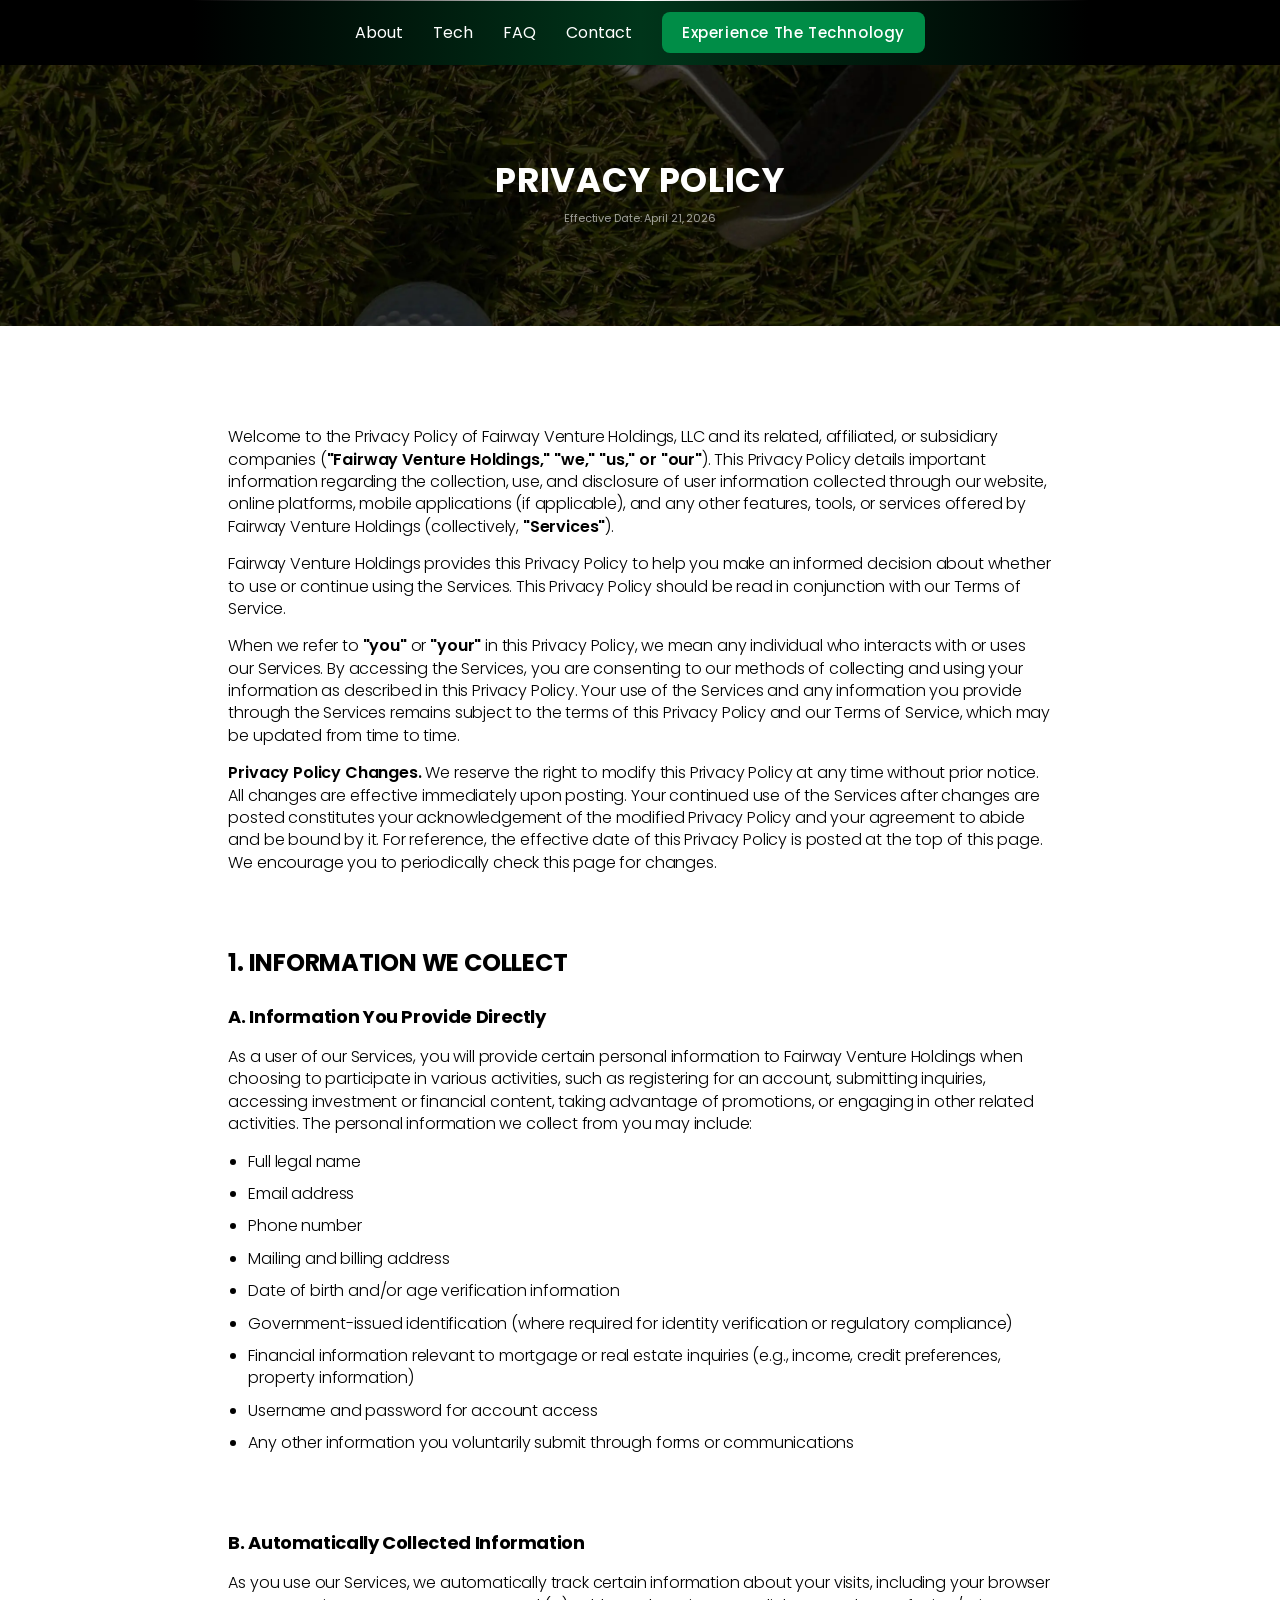
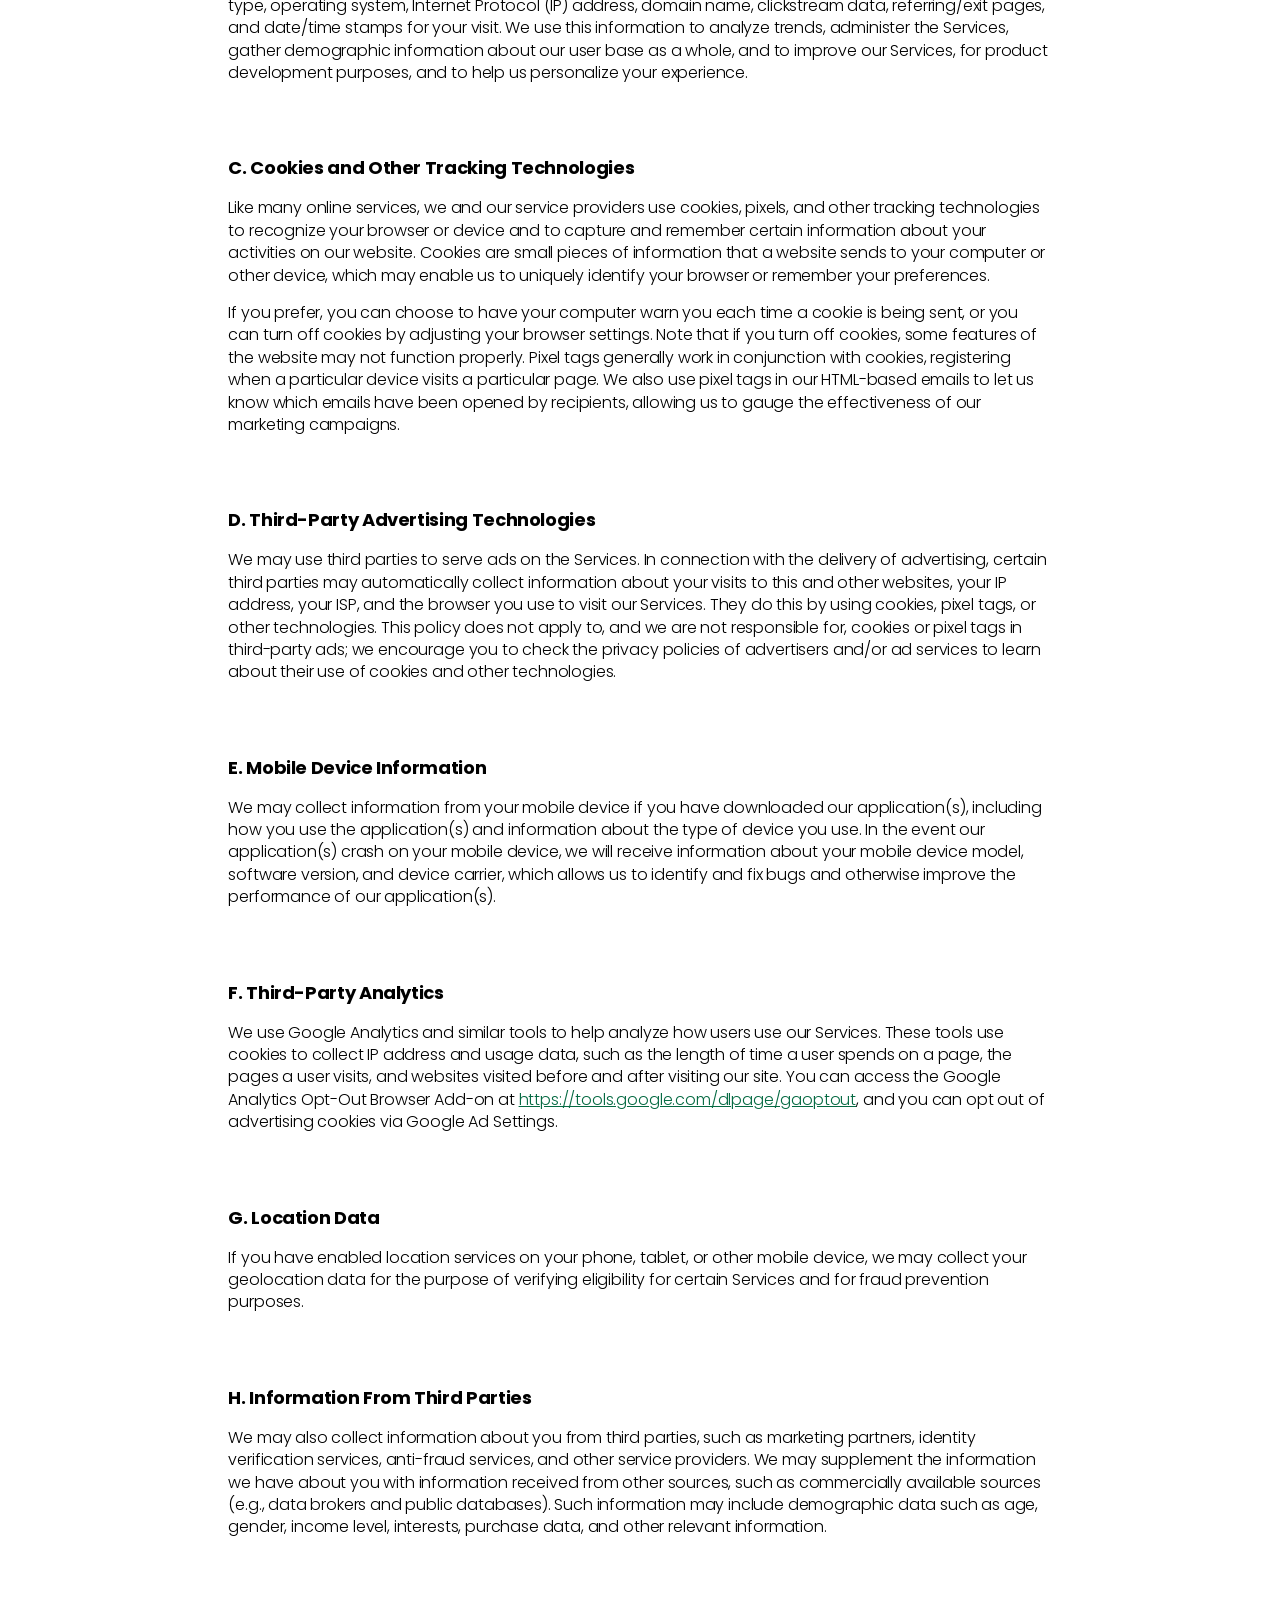
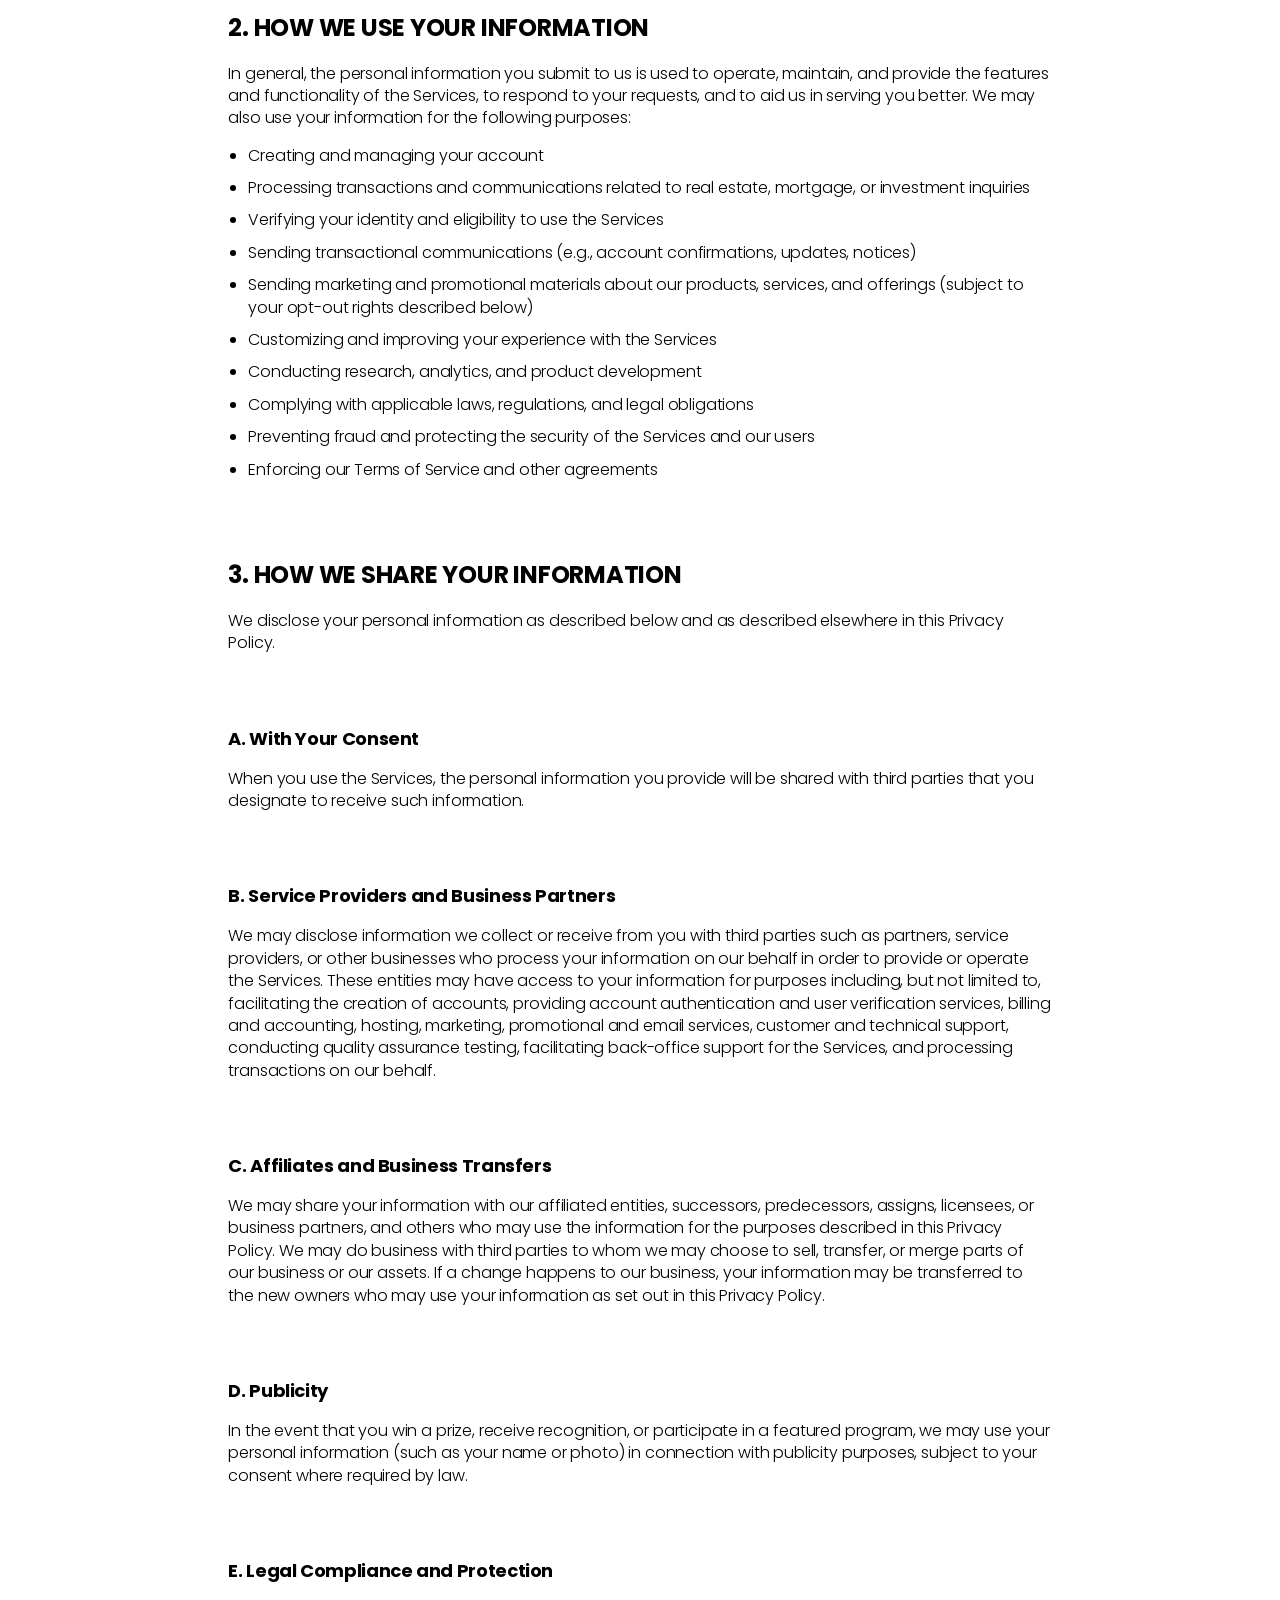
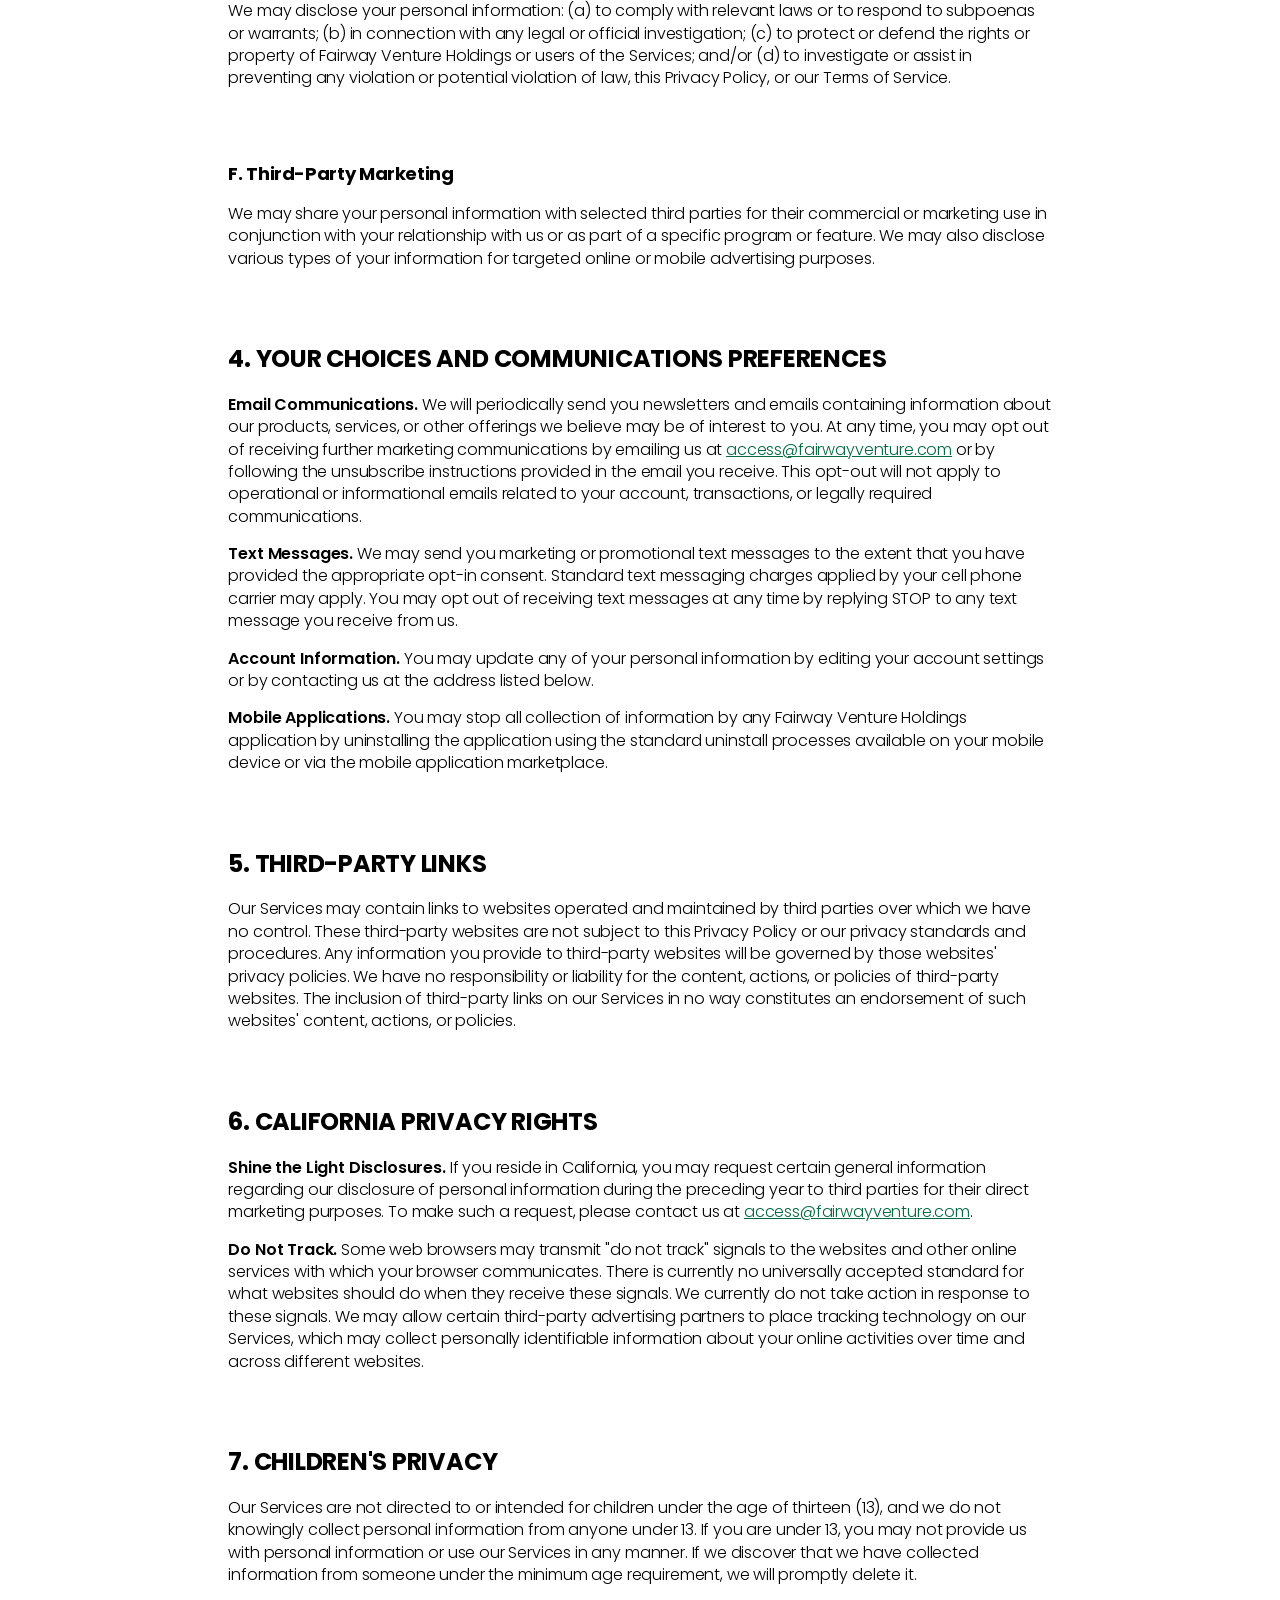
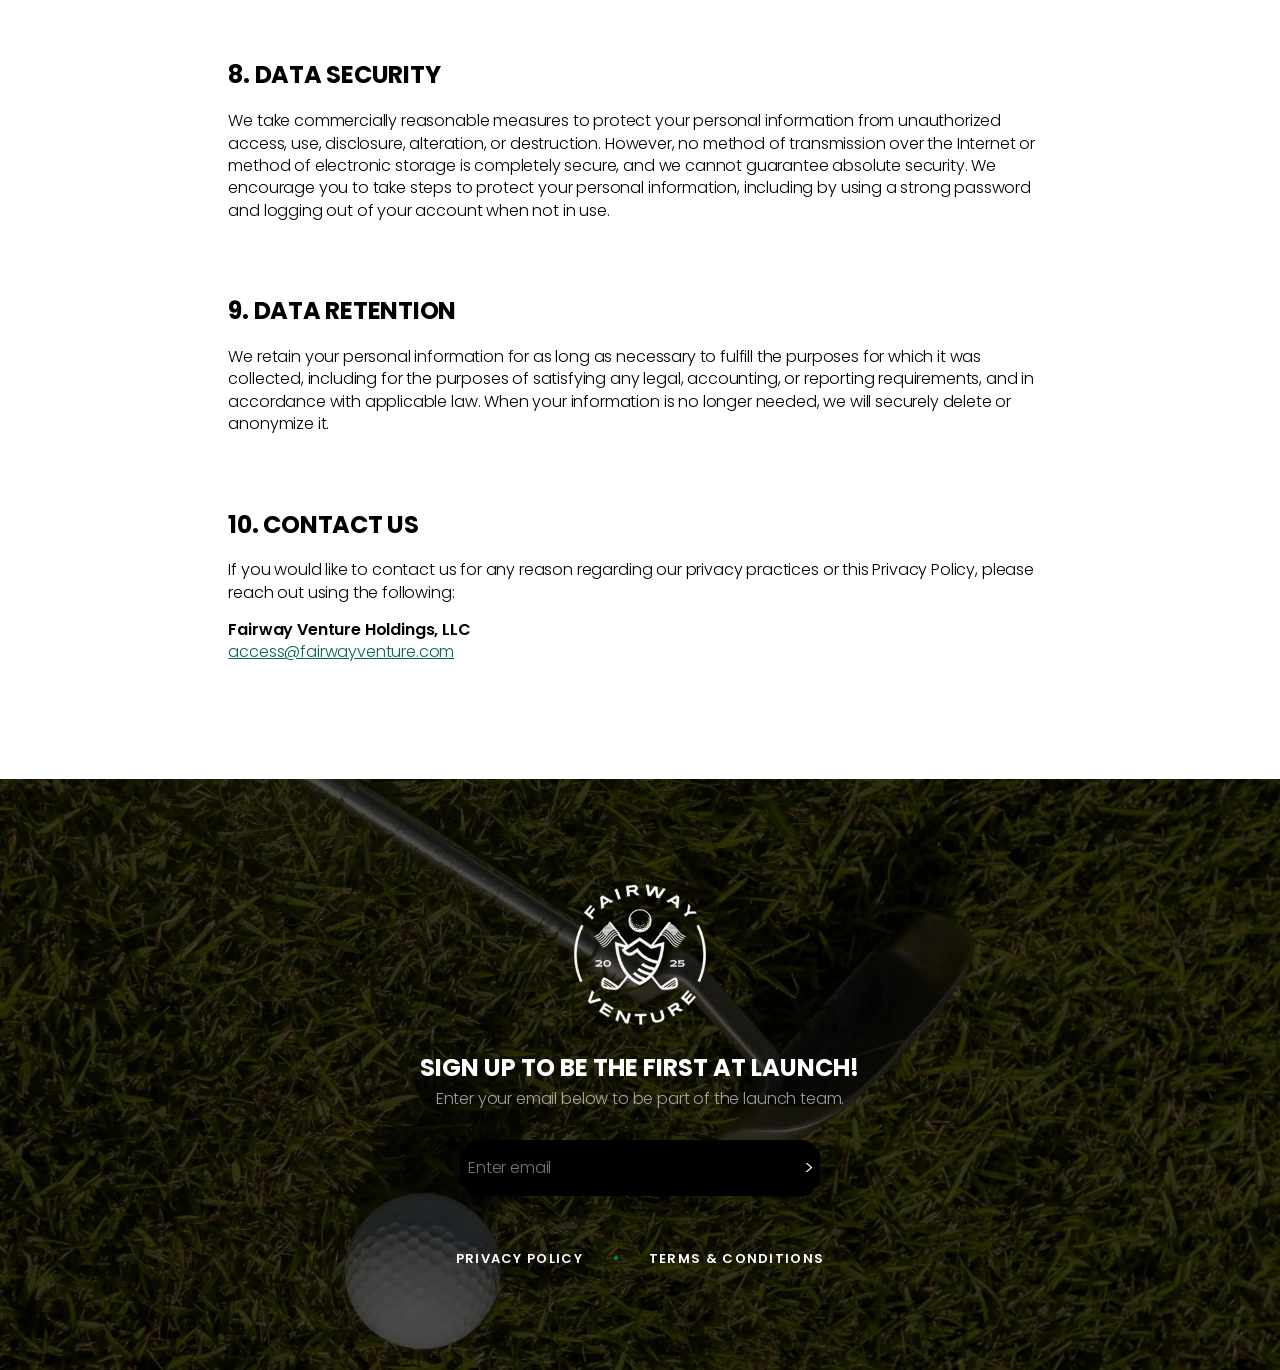
==== commit 20c30063: "Client feedback before deploy Co-authored-by: Copilot <copilot@github.com>" ====
--- a/privacy-policy.html
+++ b/privacy-policy.html
@@ -41,7 +41,7 @@
                             <a href="/#technology">Tech</a>
                             <a href="/#faqs">FAQ</a>
                             <a href="#footer">Contact</a>
-                            <a class="button" target="_blank" href="https://fairwayventure.sandbox.lucrasports.com">Experience The Technology</a>
+                            <a class="button" target="_blank" href="https://fairwayventure.lucrasports.com">Experience The Technology</a>
                         </div>
                     </div>
                 </div>
@@ -53,7 +53,7 @@
                 <div class="row">
                     <div class="col-12">
                         <h1>PRIVACY POLICY</h1>
-                        <p class="small">Last Updated: March 30th, 2026</p>
+                        <p class="small">Effective Date: April 21, 2026</p>
                     </div>
                 </div>
             </div>
@@ -63,22 +63,122 @@
             <div class="container">
                 <div class="row justify-content-center">
                     <div class="col-12 col-md-10 col-lg-8">
-
-                        <p>Lorem ipsum dolor sit amet consectetur, adipisicing elit. Quasi quas laboriosam aspernatur natus non soluta ad omnis, quod doloribus vero odit distinctio assumenda autem corporis accusamus dicta facilis minima nemo provident! Ipsam reiciendis aliquam autem obcaecati ut dolorum temporibus, ullam aliquid maxime fuga ratione maiores praesentium iste sed nostrum cupiditate tempore eius vitae vero, quam rerum aperiam. Dolor, amet minus!</p>
-
-                        <p>Lorem ipsum dolor sit amet consectetur adipisicing elit. Voluptatem corporis nulla iste labore voluptatum voluptatibus, possimus error vel, eveniet hic quo minus non nam eum obcaecati aperiam, aliquam suscipit! Harum repudiandae molestiae mollitia dolorem quis veniam nostrum, placeat eaque dolores fugiat voluptatem unde repellat perspiciatis? Repellendus blanditiis voluptates dolorum itaque, error, voluptatum tempore molestias accusantium expedita quis provident quo ipsam animi! Deserunt, aliquam. Quis nemo obcaecati quos at blanditiis consequatur recusandae ea, corporis labore, distinctio quod assumenda, quas numquam veniam suscipit mollitia. Cupiditate optio cum libero fuga itaque expedita sint reiciendis est magni! Itaque minima nihil sequi natus facere quis, repudiandae voluptas recusandae explicabo est voluptatibus ut expedita repellat quam, eveniet officiis cupiditate, iure provident. Labore sint exercitationem quas veritatis, harum excepturi ipsum! Et, debitis atque aut accusamus facere sunt, dolore, enim perspiciatis amet numquam voluptatem libero quibusdam exercitationem aspernatur.</p>
-
-                        <p>Lorem ipsum dolor sit amet consectetur adipisicing elit. A vero architecto iure.</p>
+                        <p>Welcome to the Privacy Policy of Fairway Venture Holdings, LLC and its related, affiliated, or subsidiary companies (<strong>"Fairway Venture Holdings," "we," "us," or "our"</strong>). This Privacy Policy details important information regarding the collection, use, and disclosure of user information collected through our website, online platforms, mobile applications (if applicable), and any other features, tools, or services offered by Fairway Venture Holdings (collectively, <strong>"Services"</strong>).</p>
+
+                        <p>Fairway Venture Holdings provides this Privacy Policy to help you make an informed decision about whether to use or continue using the Services. This Privacy Policy should be read in conjunction with our Terms of Service.</p>
+
+                        <p>When we refer to <strong>"you"</strong> or <strong>"your"</strong> in this Privacy Policy, we mean any individual who interacts with or uses our Services. By accessing the Services, you are consenting to our methods of collecting and using your information as described in this Privacy Policy. Your use of the Services and any information you provide through the Services remains subject to the terms of this Privacy Policy and our Terms of Service, which may be updated from time to time.</p>
+
+                        <p><strong>Privacy Policy Changes.</strong> We reserve the right to modify this Privacy Policy at any time without prior notice. All changes are effective immediately upon posting. Your continued use of the Services after changes are posted constitutes your acknowledgement of the modified Privacy Policy and your agreement to abide and be bound by it. For reference, the effective date of this Privacy Policy is posted at the top of this page. We encourage you to periodically check this page for changes.</p>
+
+                        <h2>1. Information We Collect</h2>
+                        <h3>A. Information You Provide Directly</h3>
+                        <p>As a user of our Services, you will provide certain personal information to Fairway Venture Holdings when choosing to participate in various activities, such as registering for an account, submitting inquiries, accessing investment or financial content, taking advantage of promotions, or engaging in other related activities. The personal information we collect from you may include:</p>
 
                         <ul>
-                            <li>Lorem ipsum dolor sit amet consectetur adipisicing elit. Eum magni dolores in!</li>
-                            <li>Lorem ipsum dolor sit amet.</li>
-                            <li>Lorem ipsum dolor sit amet consectetur adipisicing elit. Voluptatibus, optio?</li>
-                            <li>Lorem ipsum dolor, sit amet consectetur adipisicing elit. Tenetur repellat vitae iste?</li>
-                            <li>Lorem ipsum dolor sit amet.</li>
+                            <li>Full legal name</li>
+                            <li>Email address</li>
+                            <li>Phone number</li>
+                            <li>Mailing and billing address</li>
+                            <li>Date of birth and/or age verification information</li>
+                            <li>Government-issued identification (where required for identity verification or regulatory compliance)</li>
+                            <li>Financial information relevant to mortgage or real estate inquiries (e.g., income, credit preferences, property information)</li>
+                            <li>Username and password for account access</li>
+                            <li>Any other information you voluntarily submit through forms or communications</li>
                         </ul>
 
-                        <p>Lorem ipsum dolor sit amet consectetur adipisicing elit. Sed aperiam veniam distinctio magni illum culpa at cumque cum molestias facere quia libero repudiandae ducimus exercitationem, quidem soluta voluptas, maxime cupiditate asperiores laboriosam quasi. Quod nam minus accusantium esse provident explicabo earum aut quasi. Ipsam fugiat natus provident dignissimos ab inventore qui soluta consequatur illum eligendi ducimus, beatae atque dicta maiores eaque! Minus cum iure nostrum, repellendus similique voluptatibus quae explicabo corporis laboriosam quos? Harum, facere perspiciatis soluta, veniam quod, dignissimos ex officiis reiciendis aspernatur possimus provident natus dolores nihil explicabo illo earum sequi laudantium nisi consequuntur sunt reprehenderit minus. Fuga hic, voluptatibus ipsam a qui maxime laboriosam, quibusdam, soluta excepturi voluptates tenetur sunt? Autem illo maxime veritatis amet quibusdam facilis molestiae dolorem fugit doloribus pariatur, ipsa distinctio voluptate minus, illum ipsam et sapiente id excepturi deserunt? Ad iure dolorum assumenda ipsum? Deserunt commodi vero perferendis doloremque facilis dolores voluptatibus quia sunt. Quisquam dolores libero, modi, voluptatibus rem nemo pariatur eum deleniti non tempora, distinctio iste repellat odit ipsam. A illum, asperiores rem numquam, iure eos provident similique aliquam, modi magnam perspiciatis dolorum debitis cum. Accusamus nostrum, consequuntur eum dignissimos fuga provident amet placeat repellat harum distinctio quas blanditiis, ad inventore saepe ciunt dolor, exercitationem fugiat, tempora quae ex inventore non. Saepe fuga dolore laboriosam molestiae? Qui vero quod quis voluptates dolorem, eaque ipsa unde doloremque architecto distinctio optio voluptatem accusamus debitis quas voluptatum similique maiores ab soluta, nobis corporis odit inventore deleniti fugiat. Molestiae porro ullam architecto quos vel sed! Nesciunt, et magni laboriosam natus officia vero perspiciatis officiis incidunt odit unde ullam perferendis accusantium consequatur a maiores illo molestias numquam quia possimus quasi alias quos accusamus? sint asperiores, non cumque quos adipisci enim perspiciatis a, necessitatibus voluptatum possimus.</p>
+                        <h3>B. Automatically Collected Information</h3>
+                        <p>As you use our Services, we automatically track certain information about your visits, including your browser type, operating system, Internet Protocol (IP) address, domain name, clickstream data, referring/exit pages, and date/time stamps for your visit. We use this information to analyze trends, administer the Services, gather demographic information about our user base as a whole, and to improve our Services, for product development purposes, and to help us personalize your experience.</p>
+
+                        <h3>C. Cookies and Other Tracking Technologies</h3>
+                        <p>Like many online services, we and our service providers use cookies, pixels, and other tracking technologies to recognize your browser or device and to capture and remember certain information about your activities on our website. Cookies are small pieces of information that a website sends to your computer or other device, which may enable us to uniquely identify your browser or remember your preferences.</p>
+
+                        <p>If you prefer, you can choose to have your computer warn you each time a cookie is being sent, or you can turn off cookies by adjusting your browser settings. Note that if you turn off cookies, some features of the website may not function properly. Pixel tags generally work in conjunction with cookies, registering when a particular device visits a particular page. We also use pixel tags in our HTML-based emails to let us know which emails have been opened by recipients, allowing us to gauge the effectiveness of our marketing campaigns.</p>
+
+                        <h3>D. Third-Party Advertising Technologies</h3>
+                        <p>We may use third parties to serve ads on the Services. In connection with the delivery of advertising, certain third parties may automatically collect information about your visits to this and other websites, your IP address, your ISP, and the browser you use to visit our Services. They do this by using cookies, pixel tags, or other technologies. This policy does not apply to, and we are not responsible for, cookies or pixel tags in third-party ads; we encourage you to check the privacy policies of advertisers and/or ad services to learn about their use of cookies and other technologies.</p>
+
+                        <h3>E. Mobile Device Information</h3>
+                        <p>We may collect information from your mobile device if you have downloaded our application(s), including how you use the application(s) and information about the type of device you use. In the event our application(s) crash on your mobile device, we will receive information about your mobile device model, software version, and device carrier, which allows us to identify and fix bugs and otherwise improve the performance of our application(s).</p>
+
+                        <h3>F. Third-Party Analytics</h3>
+                        <p>We use Google Analytics and similar tools to help analyze how users use our Services. These tools use cookies to collect IP address and usage data, such as the length of time a user spends on a page, the pages a user visits, and websites visited before and after visiting our site. You can access the Google Analytics Opt-Out Browser Add-on at <a href="https://tools.google.com/dlpage/gaoptout" target="_blank" rel="noopener noreferrer">https://tools.google.com/dlpage/gaoptout</a>, and you can opt out of advertising cookies via Google Ad Settings.</p>
+
+                        <h3>G. Location Data</h3>
+                        <p>If you have enabled location services on your phone, tablet, or other mobile device, we may collect your geolocation data for the purpose of verifying eligibility for certain Services and for fraud prevention purposes.</p>
+
+                        <h3>H. Information From Third Parties</h3>
+                        <p>We may also collect information about you from third parties, such as marketing partners, identity verification services, anti-fraud services, and other service providers. We may supplement the information we have about you with information received from other sources, such as commercially available sources (e.g., data brokers and public databases). Such information may include demographic data such as age, gender, income level, interests, purchase data, and other relevant information.</p>
+                        
+                        <h2>2. How We Use Your Information</h2>
+                        <p>In general, the personal information you submit to us is used to operate, maintain, and provide the features and functionality of the Services, to respond to your requests, and to aid us in serving you better. We may also use your information for the following purposes:</p>
+
+                        <ul>
+                            <li>Creating and managing your account</li>
+                            <li>Processing transactions and communications related to real estate, mortgage, or investment inquiries</li>
+                            <li>Verifying your identity and eligibility to use the Services</li>
+                            <li>Sending transactional communications (e.g., account confirmations, updates, notices)</li>
+                            <li>Sending marketing and promotional materials about our products, services, and offerings (subject to your opt-out rights described below)</li>
+                            <li>Customizing and improving your experience with the Services</li>
+                            <li>Conducting research, analytics, and product development</li>
+                            <li>Complying with applicable laws, regulations, and legal obligations</li>
+                            <li>Preventing fraud and protecting the security of the Services and our users</li>
+                            <li>Enforcing our Terms of Service and other agreements</li>
+                        </ul>
+
+                        <h2>3. How We Share Your Information</h2>
+                        <p>We disclose your personal information as described below and as described elsewhere in this Privacy Policy.</p>
+
+                        <h3>A. With Your Consent</h3>
+                        <p>When you use the Services, the personal information you provide will be shared with third parties that you designate to receive such information.</p>
+
+                        <h3>B. Service Providers and Business Partners</h3>
+                        <p>We may disclose information we collect or receive from you with third parties such as partners, service providers, or other businesses who process your information on our behalf in order to provide or operate the Services. These entities may have access to your information for purposes including, but not limited to, facilitating the creation of accounts, providing account authentication and user verification services, billing and accounting, hosting, marketing, promotional and email services, customer and technical support, conducting quality assurance testing, facilitating back-office support for the Services, and processing transactions on our behalf.</p>
+
+                        <h3>C. Affiliates and Business Transfers</h3>
+                        <p>We may share your information with our affiliated entities, successors, predecessors, assigns, licensees, or business partners, and others who may use the information for the purposes described in this Privacy Policy. We may do business with third parties to whom we may choose to sell, transfer, or merge parts of our business or our assets. If a change happens to our business, your information may be transferred to the new owners who may use your information as set out in this Privacy Policy.</p>
+
+                        <h3>D. Publicity</h3>
+                        <p>In the event that you win a prize, receive recognition, or participate in a featured program, we may use your personal information (such as your name or photo) in connection with publicity purposes, subject to your consent where required by law.</p>
+
+                        <h3>E. Legal Compliance and Protection</h3>
+                        <p>We may disclose your personal information: (a) to comply with relevant laws or to respond to subpoenas or warrants; (b) in connection with any legal or official investigation; (c) to protect or defend the rights or property of Fairway Venture Holdings or users of the Services; and/or (d) to investigate or assist in preventing any violation or potential violation of law, this Privacy Policy, or our Terms of Service.</p>
+
+                        <h3>F. Third-Party Marketing</h3>
+                        <p>We may share your personal information with selected third parties for their commercial or marketing use in conjunction with your relationship with us or as part of a specific program or feature. We may also disclose various types of your information for targeted online or mobile advertising purposes.</p>
+
+                        <h2>4. Your Choices and Communications Preferences</h2>
+                        <p><strong>Email Communications.</strong> We will periodically send you newsletters and emails containing information about our products, services, or other offerings we believe may be of interest to you. At any time, you may opt out of receiving further marketing communications by emailing us at <a href="mailto:access@fairwayventure.com">access@fairwayventure.com</a> or by following the unsubscribe instructions provided in the email you receive. This opt-out will not apply to operational or informational emails related to your account, transactions, or legally required communications.</p>
+
+                        <p><strong>Text Messages.</strong> We may send you marketing or promotional text messages to the extent that you have provided the appropriate opt-in consent. Standard text messaging charges applied by your cell phone carrier may apply. You may opt out of receiving text messages at any time by replying STOP to any text message you receive from us.</p>
+
+                        <p><strong>Account Information.</strong> You may update any of your personal information by editing your account settings or by contacting us at the address listed below.</p>
+
+                        <p><strong>Mobile Applications.</strong> You may stop all collection of information by any Fairway Venture Holdings application by uninstalling the application using the standard uninstall processes available on your mobile device or via the mobile application marketplace.</p>
+
+                        <h2>5. Third-Party Links</h2>
+                        <p>Our Services may contain links to websites operated and maintained by third parties over which we have no control. These third-party websites are not subject to this Privacy Policy or our privacy standards and procedures. Any information you provide to third-party websites will be governed by those websites' privacy policies. We have no responsibility or liability for the content, actions, or policies of third-party websites. The inclusion of third-party links on our Services in no way constitutes an endorsement of such websites' content, actions, or policies.</p>
+
+                        <h2>6. California Privacy Rights</h2>
+                        <p><strong>Shine the Light Disclosures.</strong> If you reside in California, you may request certain general information regarding our disclosure of personal information during the preceding year to third parties for their direct marketing purposes. To make such a request, please contact us at <a href="mailto:access@fairwayventure.com">access@fairwayventure.com</a>.</p>
+
+                        <p><strong>Do Not Track.</strong> Some web browsers may transmit "do not track" signals to the websites and other online services with which your browser communicates. There is currently no universally accepted standard for what websites should do when they receive these signals. We currently do not take action in response to these signals. We may allow certain third-party advertising partners to place tracking technology on our Services, which may collect personally identifiable information about your online activities over time and across different websites.</p>
+
+                        <h2>7. Children's Privacy</h2>
+                        <p>Our Services are not directed to or intended for children under the age of thirteen (13), and we do not knowingly collect personal information from anyone under 13. If you are under 13, you may not provide us with personal information or use our Services in any manner. If we discover that we have collected information from someone under the minimum age requirement, we will promptly delete it.</p>
+
+                        <h2>8. Data Security</h2>
+                        <p>We take commercially reasonable measures to protect your personal information from unauthorized access, use, disclosure, alteration, or destruction. However, no method of transmission over the Internet or method of electronic storage is completely secure, and we cannot guarantee absolute security. We encourage you to take steps to protect your personal information, including by using a strong password and logging out of your account when not in use.</p>
+
+                        <h2>9. Data Retention</h2>
+                        <p>We retain your personal information for as long as necessary to fulfill the purposes for which it was collected, including for the purposes of satisfying any legal, accounting, or reporting requirements, and in accordance with applicable law. When your information is no longer needed, we will securely delete or anonymize it.</p>
+
+                        <h2>10. Contact Us</h2>
+                        <p>If you would like to contact us for any reason regarding our privacy practices or this Privacy Policy, please reach out using the following:</p>
+                        <p>
+                            <strong>Fairway Venture Holdings, LLC</strong> <br>
+                            <a href="mailto:access@fairwayventure.com">access@fairwayventure.com</a>
+                        </p>
                     </div>
                 </div>
             </div>
@@ -91,7 +191,7 @@
                         <div class="inner-content">
                             <div class="top-area">
                                 <a href="/">
-                                    <img src="public/images/fairway-logo.png" alt="Fairway Venture">
+                                    <img src="public/images/fairway-logo.webp" alt="Fairway Venture">
                                 </a>
                                 <h2>SIGN UP TO BE THE FIRST AT LAUNCH!</h2>
                                 <p>Enter your email below to be part of the launch team.</p>
@@ -109,8 +209,8 @@
                             </div>
                             <div class="inner-links">
                                 <a href="privacy-policy.html">Privacy Policy</a>
+                                <span>•</span>
                                 <a href="terms-and-conditions.html">Terms & Conditions</a>
-                                <a href="responsible-gaming.html">Responsible Gaming</a>
                             </div>
                         </div>
                     </div>
--- a/css/styles.css
+++ b/css/styles.css
@@ -4,4 +4,4 @@
  * Copyright 2011-2018 The Bootstrap Authors
  * Copyright 2011-2018 Twitter, Inc.
  * Licensed under MIT (https://github.com/twbs/bootstrap/blob/master/LICENSE)
- */:root{--blue:#007bff;--indigo:#6610f2;--purple:#6f42c1;--pink:#e83e8c;--red:#dc3545;--orange:#fd7e14;--yellow:#ffc107;--green:#28a745;--teal:#20c997;--cyan:#17a2b8;--white:#fff;--gray:#6c757d;--gray-dark:#343a40;--primary:#007bff;--secondary:#6c757d;--success:#28a745;--info:#17a2b8;--warning:#ffc107;--danger:#dc3545;--light:#f8f9fa;--dark:#343a40;--breakpoint-xs:0;--breakpoint-sm:576px;--breakpoint-md:768px;--breakpoint-lg:992px;--breakpoint-xl:1200px;--font-family-sans-serif:-apple-system,BlinkMacSystemFont,"Segoe UI",Roboto,"Helvetica Neue",Arial,sans-serif,"Apple Color Emoji","Segoe UI Emoji","Segoe UI Symbol","Noto Color Emoji";--font-family-monospace:SFMono-Regular,Menlo,Monaco,Consolas,"Liberation Mono","Courier New",monospace}*,:after,:before{-webkit-box-sizing:border-box;box-sizing:border-box}html{font-family:sans-serif;line-height:1.15;-webkit-text-size-adjust:100%;-ms-text-size-adjust:100%;-ms-overflow-style:scrollbar;-webkit-tap-highlight-color:transparent}@-ms-viewport{width:device-width}article,aside,figcaption,figure,footer,header,hgroup,main,nav,section{display:block}body{margin:0;font-family:-apple-system,BlinkMacSystemFont,"Segoe UI",Roboto,"Helvetica Neue",Arial,sans-serif,"Apple Color Emoji","Segoe UI Emoji","Segoe UI Symbol","Noto Color Emoji";font-size:1rem;font-weight:400;line-height:1.5;color:#212529;text-align:left;background-color:#fff}[tabindex="-1"]:focus{outline:0!important}hr{-webkit-box-sizing:content-box;box-sizing:content-box;height:0;overflow:visible}h1,h2,h3,h4,h5,h6{margin-top:0;margin-bottom:0.5rem}p{margin-top:0;margin-bottom:1rem}abbr[data-original-title],abbr[title]{text-decoration:underline;-webkit-text-decoration:underline dotted;text-decoration:underline dotted;cursor:help;border-bottom:0}address{margin-bottom:1rem;font-style:normal;line-height:inherit}dl,ol,ul{margin-top:0;margin-bottom:1rem}ol ol,ol ul,ul ol,ul ul{margin-bottom:0}dt{font-weight:700}dd{margin-bottom:0.5rem;margin-left:0}blockquote{margin:0 0 1rem}dfn{font-style:italic}b,strong{font-weight:bolder}small{font-size:80%}sub,sup{position:relative;font-size:75%;line-height:0;vertical-align:baseline}sub{bottom:-0.25em}sup{top:-0.5em}a{color:#007bff;text-decoration:none;background-color:transparent;-webkit-text-decoration-skip:objects}a:hover{color:#0056b3;text-decoration:underline}a:not([href]):not([tabindex]){color:inherit;text-decoration:none}a:not([href]):not([tabindex]):focus,a:not([href]):not([tabindex]):hover{color:inherit;text-decoration:none}a:not([href]):not([tabindex]):focus{outline:0}code,kbd,pre,samp{font-family:SFMono-Regular,Menlo,Monaco,Consolas,"Liberation Mono","Courier New",monospace;font-size:1em}pre{margin-top:0;margin-bottom:1rem;overflow:auto;-ms-overflow-style:scrollbar}figure{margin:0 0 1rem}img{vertical-align:middle;border-style:none}svg{overflow:hidden;vertical-align:middle}table{border-collapse:collapse}caption{padding-top:0.75rem;padding-bottom:0.75rem;color:#6c757d;text-align:left;caption-side:bottom}th{text-align:inherit}label{display:inline-block;margin-bottom:0.5rem}button{border-radius:0}button:focus{outline:1px dotted;outline:5px auto -webkit-focus-ring-color}button,input,optgroup,select,textarea{margin:0;font-family:inherit;font-size:inherit;line-height:inherit}button,input{overflow:visible}button,select{text-transform:none}[type=reset],[type=submit],button,html [type=button]{-webkit-appearance:button}[type=button]::-moz-focus-inner,[type=reset]::-moz-focus-inner,[type=submit]::-moz-focus-inner,button::-moz-focus-inner{padding:0;border-style:none}input[type=checkbox],input[type=radio]{-webkit-box-sizing:border-box;box-sizing:border-box;padding:0}input[type=date],input[type=datetime-local],input[type=month],input[type=time]{-webkit-appearance:listbox}textarea{overflow:auto;resize:vertical}fieldset{min-width:0;padding:0;margin:0;border:0}legend{display:block;width:100%;max-width:100%;padding:0;margin-bottom:0.5rem;font-size:1.5rem;line-height:inherit;color:inherit;white-space:normal}progress{vertical-align:baseline}[type=number]::-webkit-inner-spin-button,[type=number]::-webkit-outer-spin-button{height:auto}[type=search]{outline-offset:-2px;-webkit-appearance:none}[type=search]::-webkit-search-cancel-button,[type=search]::-webkit-search-decoration{-webkit-appearance:none}::-webkit-file-upload-button{font:inherit;-webkit-appearance:button}output{display:inline-block}summary{display:list-item;cursor:pointer}template{display:none}[hidden]{display:none!important}.h1,.h2,.h3,.h4,.h5,.h6,h1,h2,h3,h4,h5,h6{margin-bottom:0.5rem;font-family:inherit;font-weight:500;line-height:1.2;color:inherit}.h1,h1{font-size:2.5rem}.h2,h2{font-size:2rem}.h3,h3{font-size:1.75rem}.h4,h4{font-size:1.5rem}.h5,h5{font-size:1.25rem}.h6,h6{font-size:1rem}.lead{font-size:1.25rem;font-weight:300}.display-1{font-size:6rem;font-weight:300;line-height:1.2}.display-2{font-size:5.5rem;font-weight:300;line-height:1.2}.display-3{font-size:4.5rem;font-weight:300;line-height:1.2}.display-4{font-size:3.5rem;font-weight:300;line-height:1.2}hr{margin-top:1rem;margin-bottom:1rem;border:0;border-top:1px solid rgba(0,0,0,0.1)}.small,small{font-size:80%;font-weight:400}.mark,mark{padding:0.2em;background-color:#fcf8e3}.list-unstyled{padding-left:0;list-style:none}.list-inline{padding-left:0;list-style:none}.list-inline-item{display:inline-block}.list-inline-item:not(:last-child){margin-right:0.5rem}.initialism{font-size:90%;text-transform:uppercase}.blockquote{margin-bottom:1rem;font-size:1.25rem}.blockquote-footer{display:block;font-size:80%;color:#6c757d}.blockquote-footer:before{content:"— "}.img-fluid{max-width:100%;height:auto}.img-thumbnail{padding:0.25rem;background-color:#fff;border:1px solid #dee2e6;border-radius:0.25rem;max-width:100%;height:auto}.figure{display:inline-block}.figure-img{margin-bottom:0.5rem;line-height:1}.figure-caption{font-size:90%;color:#6c757d}code{font-size:87.5%;color:#e83e8c;word-break:break-word}a>code{color:inherit}kbd{padding:0.2rem 0.4rem;font-size:87.5%;color:#fff;background-color:#212529;border-radius:0.2rem}kbd kbd{padding:0;font-size:100%;font-weight:700}pre{display:block;font-size:87.5%;color:#212529}pre code{font-size:inherit;color:inherit;word-break:normal}.pre-scrollable{max-height:340px;overflow-y:scroll}.container{width:100%;padding-right:15px;padding-left:15px;margin-right:auto;margin-left:auto}@media (min-width:576px){.container{max-width:540px}}@media (min-width:768px){.container{max-width:720px}}@media (min-width:992px){.container{max-width:960px}}@media (min-width:1200px){.container{max-width:1140px}}.container-fluid{width:100%;padding-right:15px;padding-left:15px;margin-right:auto;margin-left:auto}.row{display:-ms-flexbox;display:-webkit-box;display:flex;-ms-flex-wrap:wrap;flex-wrap:wrap;margin-right:-15px;margin-left:-15px}.no-gutters{margin-right:0;margin-left:0}.no-gutters>.col,.no-gutters>[class*=col-]{padding-right:0;padding-left:0}.col,.col-1,.col-10,.col-11,.col-12,.col-2,.col-3,.col-4,.col-5,.col-6,.col-7,.col-8,.col-9,.col-auto,.col-lg,.col-lg-1,.col-lg-10,.col-lg-11,.col-lg-12,.col-lg-2,.col-lg-3,.col-lg-4,.col-lg-5,.col-lg-6,.col-lg-7,.col-lg-8,.col-lg-9,.col-lg-auto,.col-md,.col-md-1,.col-md-10,.col-md-11,.col-md-12,.col-md-2,.col-md-3,.col-md-4,.col-md-5,.col-md-6,.col-md-7,.col-md-8,.col-md-9,.col-md-auto,.col-sm,.col-sm-1,.col-sm-10,.col-sm-11,.col-sm-12,.col-sm-2,.col-sm-3,.col-sm-4,.col-sm-5,.col-sm-6,.col-sm-7,.col-sm-8,.col-sm-9,.col-sm-auto,.col-xl,.col-xl-1,.col-xl-10,.col-xl-11,.col-xl-12,.col-xl-2,.col-xl-3,.col-xl-4,.col-xl-5,.col-xl-6,.col-xl-7,.col-xl-8,.col-xl-9,.col-xl-auto{position:relative;width:100%;min-height:1px;padding-right:15px;padding-left:15px}.col{-ms-flex-preferred-size:0;flex-basis:0;-ms-flex-positive:1;-webkit-box-flex:1;flex-grow:1;max-width:100%}.col-auto{-ms-flex:0 0 auto;-webkit-box-flex:0;flex:0 0 auto;width:auto;max-width:none}.col-1{-ms-flex:0 0 8.333333%;-webkit-box-flex:0;flex:0 0 8.333333%;max-width:8.333333%}.col-2{-ms-flex:0 0 16.666667%;-webkit-box-flex:0;flex:0 0 16.666667%;max-width:16.666667%}.col-3{-ms-flex:0 0 25%;-webkit-box-flex:0;flex:0 0 25%;max-width:25%}.col-4{-ms-flex:0 0 33.333333%;-webkit-box-flex:0;flex:0 0 33.333333%;max-width:33.333333%}.col-5{-ms-flex:0 0 41.666667%;-webkit-box-flex:0;flex:0 0 41.666667%;max-width:41.666667%}.col-6{-ms-flex:0 0 50%;-webkit-box-flex:0;flex:0 0 50%;max-width:50%}.col-7{-ms-flex:0 0 58.333333%;-webkit-box-flex:0;flex:0 0 58.333333%;max-width:58.333333%}.col-8{-ms-flex:0 0 66.666667%;-webkit-box-flex:0;flex:0 0 66.666667%;max-width:66.666667%}.col-9{-ms-flex:0 0 75%;-webkit-box-flex:0;flex:0 0 75%;max-width:75%}.col-10{-ms-flex:0 0 83.333333%;-webkit-box-flex:0;flex:0 0 83.333333%;max-width:83.333333%}.col-11{-ms-flex:0 0 91.666667%;-webkit-box-flex:0;flex:0 0 91.666667%;max-width:91.666667%}.col-12{-ms-flex:0 0 100%;-webkit-box-flex:0;flex:0 0 100%;max-width:100%}.order-first{-ms-flex-order:-1;-webkit-box-ordinal-group:0;order:-1}.order-last{-ms-flex-order:13;-webkit-box-ordinal-group:14;order:13}.order-0{-ms-flex-order:0;-webkit-box-ordinal-group:1;order:0}.order-1{-ms-flex-order:1;-webkit-box-ordinal-group:2;order:1}.order-2{-ms-flex-order:2;-webkit-box-ordinal-group:3;order:2}.order-3{-ms-flex-order:3;-webkit-box-ordinal-group:4;order:3}.order-4{-ms-flex-order:4;-webkit-box-ordinal-group:5;order:4}.order-5{-ms-flex-order:5;-webkit-box-ordinal-group:6;order:5}.order-6{-ms-flex-order:6;-webkit-box-ordinal-group:7;order:6}.order-7{-ms-flex-order:7;-webkit-box-ordinal-group:8;order:7}.order-8{-ms-flex-order:8;-webkit-box-ordinal-group:9;order:8}.order-9{-ms-flex-order:9;-webkit-box-ordinal-group:10;order:9}.order-10{-ms-flex-order:10;-webkit-box-ordinal-group:11;order:10}.order-11{-ms-flex-order:11;-webkit-box-ordinal-group:12;order:11}.order-12{-ms-flex-order:12;-webkit-box-ordinal-group:13;order:12}.offset-1{margin-left:8.333333%}.offset-2{margin-left:16.666667%}.offset-3{margin-left:25%}.offset-4{margin-left:33.333333%}.offset-5{margin-left:41.666667%}.offset-6{margin-left:50%}.offset-7{margin-left:58.333333%}.offset-8{margin-left:66.666667%}.offset-9{margin-left:75%}.offset-10{margin-left:83.333333%}.offset-11{margin-left:91.666667%}@media (min-width:576px){.col-sm{-ms-flex-preferred-size:0;flex-basis:0;-ms-flex-positive:1;-webkit-box-flex:1;flex-grow:1;max-width:100%}.col-sm-auto{-ms-flex:0 0 auto;-webkit-box-flex:0;flex:0 0 auto;width:auto;max-width:none}.col-sm-1{-ms-flex:0 0 8.333333%;-webkit-box-flex:0;flex:0 0 8.333333%;max-width:8.333333%}.col-sm-2{-ms-flex:0 0 16.666667%;-webkit-box-flex:0;flex:0 0 16.666667%;max-width:16.666667%}.col-sm-3{-ms-flex:0 0 25%;-webkit-box-flex:0;flex:0 0 25%;max-width:25%}.col-sm-4{-ms-flex:0 0 33.333333%;-webkit-box-flex:0;flex:0 0 33.333333%;max-width:33.333333%}.col-sm-5{-ms-flex:0 0 41.666667%;-webkit-box-flex:0;flex:0 0 41.666667%;max-width:41.666667%}.col-sm-6{-ms-flex:0 0 50%;-webkit-box-flex:0;flex:0 0 50%;max-width:50%}.col-sm-7{-ms-flex:0 0 58.333333%;-webkit-box-flex:0;flex:0 0 58.333333%;max-width:58.333333%}.col-sm-8{-ms-flex:0 0 66.666667%;-webkit-box-flex:0;flex:0 0 66.666667%;max-width:66.666667%}.col-sm-9{-ms-flex:0 0 75%;-webkit-box-flex:0;flex:0 0 75%;max-width:75%}.col-sm-10{-ms-flex:0 0 83.333333%;-webkit-box-flex:0;flex:0 0 83.333333%;max-width:83.333333%}.col-sm-11{-ms-flex:0 0 91.666667%;-webkit-box-flex:0;flex:0 0 91.666667%;max-width:91.666667%}.col-sm-12{-ms-flex:0 0 100%;-webkit-box-flex:0;flex:0 0 100%;max-width:100%}.order-sm-first{-ms-flex-order:-1;-webkit-box-ordinal-group:0;order:-1}.order-sm-last{-ms-flex-order:13;-webkit-box-ordinal-group:14;order:13}.order-sm-0{-ms-flex-order:0;-webkit-box-ordinal-group:1;order:0}.order-sm-1{-ms-flex-order:1;-webkit-box-ordinal-group:2;order:1}.order-sm-2{-ms-flex-order:2;-webkit-box-ordinal-group:3;order:2}.order-sm-3{-ms-flex-order:3;-webkit-box-ordinal-group:4;order:3}.order-sm-4{-ms-flex-order:4;-webkit-box-ordinal-group:5;order:4}.order-sm-5{-ms-flex-order:5;-webkit-box-ordinal-group:6;order:5}.order-sm-6{-ms-flex-order:6;-webkit-box-ordinal-group:7;order:6}.order-sm-7{-ms-flex-order:7;-webkit-box-ordinal-group:8;order:7}.order-sm-8{-ms-flex-order:8;-webkit-box-ordinal-group:9;order:8}.order-sm-9{-ms-flex-order:9;-webkit-box-ordinal-group:10;order:9}.order-sm-10{-ms-flex-order:10;-webkit-box-ordinal-group:11;order:10}.order-sm-11{-ms-flex-order:11;-webkit-box-ordinal-group:12;order:11}.order-sm-12{-ms-flex-order:12;-webkit-box-ordinal-group:13;order:12}.offset-sm-0{margin-left:0}.offset-sm-1{margin-left:8.333333%}.offset-sm-2{margin-left:16.666667%}.offset-sm-3{margin-left:25%}.offset-sm-4{margin-left:33.333333%}.offset-sm-5{margin-left:41.666667%}.offset-sm-6{margin-left:50%}.offset-sm-7{margin-left:58.333333%}.offset-sm-8{margin-left:66.666667%}.offset-sm-9{margin-left:75%}.offset-sm-10{margin-left:83.333333%}.offset-sm-11{margin-left:91.666667%}}@media (min-width:768px){.col-md{-ms-flex-preferred-size:0;flex-basis:0;-ms-flex-positive:1;-webkit-box-flex:1;flex-grow:1;max-width:100%}.col-md-auto{-ms-flex:0 0 auto;-webkit-box-flex:0;flex:0 0 auto;width:auto;max-width:none}.col-md-1{-ms-flex:0 0 8.333333%;-webkit-box-flex:0;flex:0 0 8.333333%;max-width:8.333333%}.col-md-2{-ms-flex:0 0 16.666667%;-webkit-box-flex:0;flex:0 0 16.666667%;max-width:16.666667%}.col-md-3{-ms-flex:0 0 25%;-webkit-box-flex:0;flex:0 0 25%;max-width:25%}.col-md-4{-ms-flex:0 0 33.333333%;-webkit-box-flex:0;flex:0 0 33.333333%;max-width:33.333333%}.col-md-5{-ms-flex:0 0 41.666667%;-webkit-box-flex:0;flex:0 0 41.666667%;max-width:41.666667%}.col-md-6{-ms-flex:0 0 50%;-webkit-box-flex:0;flex:0 0 50%;max-width:50%}.col-md-7{-ms-flex:0 0 58.333333%;-webkit-box-flex:0;flex:0 0 58.333333%;max-width:58.333333%}.col-md-8{-ms-flex:0 0 66.666667%;-webkit-box-flex:0;flex:0 0 66.666667%;max-width:66.666667%}.col-md-9{-ms-flex:0 0 75%;-webkit-box-flex:0;flex:0 0 75%;max-width:75%}.col-md-10{-ms-flex:0 0 83.333333%;-webkit-box-flex:0;flex:0 0 83.333333%;max-width:83.333333%}.col-md-11{-ms-flex:0 0 91.666667%;-webkit-box-flex:0;flex:0 0 91.666667%;max-width:91.666667%}.col-md-12{-ms-flex:0 0 100%;-webkit-box-flex:0;flex:0 0 100%;max-width:100%}.order-md-first{-ms-flex-order:-1;-webkit-box-ordinal-group:0;order:-1}.order-md-last{-ms-flex-order:13;-webkit-box-ordinal-group:14;order:13}.order-md-0{-ms-flex-order:0;-webkit-box-ordinal-group:1;order:0}.order-md-1{-ms-flex-order:1;-webkit-box-ordinal-group:2;order:1}.order-md-2{-ms-flex-order:2;-webkit-box-ordinal-group:3;order:2}.order-md-3{-ms-flex-order:3;-webkit-box-ordinal-group:4;order:3}.order-md-4{-ms-flex-order:4;-webkit-box-ordinal-group:5;order:4}.order-md-5{-ms-flex-order:5;-webkit-box-ordinal-group:6;order:5}.order-md-6{-ms-flex-order:6;-webkit-box-ordinal-group:7;order:6}.order-md-7{-ms-flex-order:7;-webkit-box-ordinal-group:8;order:7}.order-md-8{-ms-flex-order:8;-webkit-box-ordinal-group:9;order:8}.order-md-9{-ms-flex-order:9;-webkit-box-ordinal-group:10;order:9}.order-md-10{-ms-flex-order:10;-webkit-box-ordinal-group:11;order:10}.order-md-11{-ms-flex-order:11;-webkit-box-ordinal-group:12;order:11}.order-md-12{-ms-flex-order:12;-webkit-box-ordinal-group:13;order:12}.offset-md-0{margin-left:0}.offset-md-1{margin-left:8.333333%}.offset-md-2{margin-left:16.666667%}.offset-md-3{margin-left:25%}.offset-md-4{margin-left:33.333333%}.offset-md-5{margin-left:41.666667%}.offset-md-6{margin-left:50%}.offset-md-7{margin-left:58.333333%}.offset-md-8{margin-left:66.666667%}.offset-md-9{margin-left:75%}.offset-md-10{margin-left:83.333333%}.offset-md-11{margin-left:91.666667%}}@media (min-width:992px){.col-lg{-ms-flex-preferred-size:0;flex-basis:0;-ms-flex-positive:1;-webkit-box-flex:1;flex-grow:1;max-width:100%}.col-lg-auto{-ms-flex:0 0 auto;-webkit-box-flex:0;flex:0 0 auto;width:auto;max-width:none}.col-lg-1{-ms-flex:0 0 8.333333%;-webkit-box-flex:0;flex:0 0 8.333333%;max-width:8.333333%}.col-lg-2{-ms-flex:0 0 16.666667%;-webkit-box-flex:0;flex:0 0 16.666667%;max-width:16.666667%}.col-lg-3{-ms-flex:0 0 25%;-webkit-box-flex:0;flex:0 0 25%;max-width:25%}.col-lg-4{-ms-flex:0 0 33.333333%;-webkit-box-flex:0;flex:0 0 33.333333%;max-width:33.333333%}.col-lg-5{-ms-flex:0 0 41.666667%;-webkit-box-flex:0;flex:0 0 41.666667%;max-width:41.666667%}.col-lg-6{-ms-flex:0 0 50%;-webkit-box-flex:0;flex:0 0 50%;max-width:50%}.col-lg-7{-ms-flex:0 0 58.333333%;-webkit-box-flex:0;flex:0 0 58.333333%;max-width:58.333333%}.col-lg-8{-ms-flex:0 0 66.666667%;-webkit-box-flex:0;flex:0 0 66.666667%;max-width:66.666667%}.col-lg-9{-ms-flex:0 0 75%;-webkit-box-flex:0;flex:0 0 75%;max-width:75%}.col-lg-10{-ms-flex:0 0 83.333333%;-webkit-box-flex:0;flex:0 0 83.333333%;max-width:83.333333%}.col-lg-11{-ms-flex:0 0 91.666667%;-webkit-box-flex:0;flex:0 0 91.666667%;max-width:91.666667%}.col-lg-12{-ms-flex:0 0 100%;-webkit-box-flex:0;flex:0 0 100%;max-width:100%}.order-lg-first{-ms-flex-order:-1;-webkit-box-ordinal-group:0;order:-1}.order-lg-last{-ms-flex-order:13;-webkit-box-ordinal-group:14;order:13}.order-lg-0{-ms-flex-order:0;-webkit-box-ordinal-group:1;order:0}.order-lg-1{-ms-flex-order:1;-webkit-box-ordinal-group:2;order:1}.order-lg-2{-ms-flex-order:2;-webkit-box-ordinal-group:3;order:2}.order-lg-3{-ms-flex-order:3;-webkit-box-ordinal-group:4;order:3}.order-lg-4{-ms-flex-order:4;-webkit-box-ordinal-group:5;order:4}.order-lg-5{-ms-flex-order:5;-webkit-box-ordinal-group:6;order:5}.order-lg-6{-ms-flex-order:6;-webkit-box-ordinal-group:7;order:6}.order-lg-7{-ms-flex-order:7;-webkit-box-ordinal-group:8;order:7}.order-lg-8{-ms-flex-order:8;-webkit-box-ordinal-group:9;order:8}.order-lg-9{-ms-flex-order:9;-webkit-box-ordinal-group:10;order:9}.order-lg-10{-ms-flex-order:10;-webkit-box-ordinal-group:11;order:10}.order-lg-11{-ms-flex-order:11;-webkit-box-ordinal-group:12;order:11}.order-lg-12{-ms-flex-order:12;-webkit-box-ordinal-group:13;order:12}.offset-lg-0{margin-left:0}.offset-lg-1{margin-left:8.333333%}.offset-lg-2{margin-left:16.666667%}.offset-lg-3{margin-left:25%}.offset-lg-4{margin-left:33.333333%}.offset-lg-5{margin-left:41.666667%}.offset-lg-6{margin-left:50%}.offset-lg-7{margin-left:58.333333%}.offset-lg-8{margin-left:66.666667%}.offset-lg-9{margin-left:75%}.offset-lg-10{margin-left:83.333333%}.offset-lg-11{margin-left:91.666667%}}@media (min-width:1200px){.col-xl{-ms-flex-preferred-size:0;flex-basis:0;-ms-flex-positive:1;-webkit-box-flex:1;flex-grow:1;max-width:100%}.col-xl-auto{-ms-flex:0 0 auto;-webkit-box-flex:0;flex:0 0 auto;width:auto;max-width:none}.col-xl-1{-ms-flex:0 0 8.333333%;-webkit-box-flex:0;flex:0 0 8.333333%;max-width:8.333333%}.col-xl-2{-ms-flex:0 0 16.666667%;-webkit-box-flex:0;flex:0 0 16.666667%;max-width:16.666667%}.col-xl-3{-ms-flex:0 0 25%;-webkit-box-flex:0;flex:0 0 25%;max-width:25%}.col-xl-4{-ms-flex:0 0 33.333333%;-webkit-box-flex:0;flex:0 0 33.333333%;max-width:33.333333%}.col-xl-5{-ms-flex:0 0 41.666667%;-webkit-box-flex:0;flex:0 0 41.666667%;max-width:41.666667%}.col-xl-6{-ms-flex:0 0 50%;-webkit-box-flex:0;flex:0 0 50%;max-width:50%}.col-xl-7{-ms-flex:0 0 58.333333%;-webkit-box-flex:0;flex:0 0 58.333333%;max-width:58.333333%}.col-xl-8{-ms-flex:0 0 66.666667%;-webkit-box-flex:0;flex:0 0 66.666667%;max-width:66.666667%}.col-xl-9{-ms-flex:0 0 75%;-webkit-box-flex:0;flex:0 0 75%;max-width:75%}.col-xl-10{-ms-flex:0 0 83.333333%;-webkit-box-flex:0;flex:0 0 83.333333%;max-width:83.333333%}.col-xl-11{-ms-flex:0 0 91.666667%;-webkit-box-flex:0;flex:0 0 91.666667%;max-width:91.666667%}.col-xl-12{-ms-flex:0 0 100%;-webkit-box-flex:0;flex:0 0 100%;max-width:100%}.order-xl-first{-ms-flex-order:-1;-webkit-box-ordinal-group:0;order:-1}.order-xl-last{-ms-flex-order:13;-webkit-box-ordinal-group:14;order:13}.order-xl-0{-ms-flex-order:0;-webkit-box-ordinal-group:1;order:0}.order-xl-1{-ms-flex-order:1;-webkit-box-ordinal-group:2;order:1}.order-xl-2{-ms-flex-order:2;-webkit-box-ordinal-group:3;order:2}.order-xl-3{-ms-flex-order:3;-webkit-box-ordinal-group:4;order:3}.order-xl-4{-ms-flex-order:4;-webkit-box-ordinal-group:5;order:4}.order-xl-5{-ms-flex-order:5;-webkit-box-ordinal-group:6;order:5}.order-xl-6{-ms-flex-order:6;-webkit-box-ordinal-group:7;order:6}.order-xl-7{-ms-flex-order:7;-webkit-box-ordinal-group:8;order:7}.order-xl-8{-ms-flex-order:8;-webkit-box-ordinal-group:9;order:8}.order-xl-9{-ms-flex-order:9;-webkit-box-ordinal-group:10;order:9}.order-xl-10{-ms-flex-order:10;-webkit-box-ordinal-group:11;order:10}.order-xl-11{-ms-flex-order:11;-webkit-box-ordinal-group:12;order:11}.order-xl-12{-ms-flex-order:12;-webkit-box-ordinal-group:13;order:12}.offset-xl-0{margin-left:0}.offset-xl-1{margin-left:8.333333%}.offset-xl-2{margin-left:16.666667%}.offset-xl-3{margin-left:25%}.offset-xl-4{margin-left:33.333333%}.offset-xl-5{margin-left:41.666667%}.offset-xl-6{margin-left:50%}.offset-xl-7{margin-left:58.333333%}.offset-xl-8{margin-left:66.666667%}.offset-xl-9{margin-left:75%}.offset-xl-10{margin-left:83.333333%}.offset-xl-11{margin-left:91.666667%}}.table{width:100%;margin-bottom:1rem;background-color:transparent}.table td,.table th{padding:0.75rem;vertical-align:top;border-top:1px solid #dee2e6}.table thead th{vertical-align:bottom;border-bottom:2px solid #dee2e6}.table tbody+tbody{border-top:2px solid #dee2e6}.table .table{background-color:#fff}.table-sm td,.table-sm th{padding:0.3rem}.table-bordered{border:1px solid #dee2e6}.table-bordered td,.table-bordered th{border:1px solid #dee2e6}.table-bordered thead td,.table-bordered thead th{border-bottom-width:2px}.table-borderless tbody+tbody,.table-borderless td,.table-borderless th,.table-borderless thead th{border:0}.table-striped tbody tr:nth-of-type(odd){background-color:rgba(0,0,0,0.05)}.table-hover tbody tr:hover{background-color:rgba(0,0,0,0.075)}.table-primary,.table-primary>td,.table-primary>th{background-color:#b8daff}.table-hover .table-primary:hover{background-color:#9fcdff}.table-hover .table-primary:hover>td,.table-hover .table-primary:hover>th{background-color:#9fcdff}.table-secondary,.table-secondary>td,.table-secondary>th{background-color:#d6d8db}.table-hover .table-secondary:hover{background-color:#c8cbcf}.table-hover .table-secondary:hover>td,.table-hover .table-secondary:hover>th{background-color:#c8cbcf}.table-success,.table-success>td,.table-success>th{background-color:#c3e6cb}.table-hover .table-success:hover{background-color:#b1dfbb}.table-hover .table-success:hover>td,.table-hover .table-success:hover>th{background-color:#b1dfbb}.table-info,.table-info>td,.table-info>th{background-color:#bee5eb}.table-hover .table-info:hover{background-color:#abdde5}.table-hover .table-info:hover>td,.table-hover .table-info:hover>th{background-color:#abdde5}.table-warning,.table-warning>td,.table-warning>th{background-color:#ffeeba}.table-hover .table-warning:hover{background-color:#ffe8a1}.table-hover .table-warning:hover>td,.table-hover .table-warning:hover>th{background-color:#ffe8a1}.table-danger,.table-danger>td,.table-danger>th{background-color:#f5c6cb}.table-hover .table-danger:hover{background-color:#f1b0b7}.table-hover .table-danger:hover>td,.table-hover .table-danger:hover>th{background-color:#f1b0b7}.table-light,.table-light>td,.table-light>th{background-color:#fdfdfe}.table-hover .table-light:hover{background-color:#ececf6}.table-hover .table-light:hover>td,.table-hover .table-light:hover>th{background-color:#ececf6}.table-dark,.table-dark>td,.table-dark>th{background-color:#c6c8ca}.table-hover .table-dark:hover{background-color:#b9bbbe}.table-hover .table-dark:hover>td,.table-hover .table-dark:hover>th{background-color:#b9bbbe}.table-active,.table-active>td,.table-active>th{background-color:rgba(0,0,0,0.075)}.table-hover .table-active:hover{background-color:rgba(0,0,0,0.075)}.table-hover .table-active:hover>td,.table-hover .table-active:hover>th{background-color:rgba(0,0,0,0.075)}.table .thead-dark th{color:#fff;background-color:#212529;border-color:#32383e}.table .thead-light th{color:#495057;background-color:#e9ecef;border-color:#dee2e6}.table-dark{color:#fff;background-color:#212529}.table-dark td,.table-dark th,.table-dark thead th{border-color:#32383e}.table-dark.table-bordered{border:0}.table-dark.table-striped tbody tr:nth-of-type(odd){background-color:rgba(255,255,255,0.05)}.table-dark.table-hover tbody tr:hover{background-color:rgba(255,255,255,0.075)}@media (max-width:575.98px){.table-responsive-sm{display:block;width:100%;overflow-x:auto;-webkit-overflow-scrolling:touch;-ms-overflow-style:-ms-autohiding-scrollbar}.table-responsive-sm>.table-bordered{border:0}}@media (max-width:767.98px){.table-responsive-md{display:block;width:100%;overflow-x:auto;-webkit-overflow-scrolling:touch;-ms-overflow-style:-ms-autohiding-scrollbar}.table-responsive-md>.table-bordered{border:0}}@media (max-width:991.98px){.table-responsive-lg{display:block;width:100%;overflow-x:auto;-webkit-overflow-scrolling:touch;-ms-overflow-style:-ms-autohiding-scrollbar}.table-responsive-lg>.table-bordered{border:0}}@media (max-width:1199.98px){.table-responsive-xl{display:block;width:100%;overflow-x:auto;-webkit-overflow-scrolling:touch;-ms-overflow-style:-ms-autohiding-scrollbar}.table-responsive-xl>.table-bordered{border:0}}.table-responsive{display:block;width:100%;overflow-x:auto;-webkit-overflow-scrolling:touch;-ms-overflow-style:-ms-autohiding-scrollbar}.table-responsive>.table-bordered{border:0}.form-control{display:block;width:100%;height:calc(2.25rem + 2px);padding:0.375rem 0.75rem;font-size:1rem;line-height:1.5;color:#495057;background-color:#fff;background-clip:padding-box;border:1px solid #ced4da;border-radius:0.25rem;-webkit-transition:border-color 0.15s ease-in-out,-webkit-box-shadow 0.15s ease-in-out;transition:border-color 0.15s ease-in-out,-webkit-box-shadow 0.15s ease-in-out;transition:border-color 0.15s ease-in-out,box-shadow 0.15s ease-in-out;transition:border-color 0.15s ease-in-out,box-shadow 0.15s ease-in-out,-webkit-box-shadow 0.15s ease-in-out}@media screen and (prefers-reduced-motion:reduce){.form-control{-webkit-transition:none;transition:none}}.form-control::-ms-expand{background-color:transparent;border:0}.form-control:focus{color:#495057;background-color:#fff;border-color:#80bdff;outline:0;-webkit-box-shadow:0 0 0 0.2rem rgba(0,123,255,0.25);box-shadow:0 0 0 0.2rem rgba(0,123,255,0.25)}.form-control::-webkit-input-placeholder{color:#6c757d;opacity:1}.form-control::-moz-placeholder{color:#6c757d;opacity:1}.form-control:-ms-input-placeholder{color:#6c757d;opacity:1}.form-control::-ms-input-placeholder{color:#6c757d;opacity:1}.form-control::placeholder{color:#6c757d;opacity:1}.form-control:disabled,.form-control[readonly]{background-color:#e9ecef;opacity:1}select.form-control:focus::-ms-value{color:#495057;background-color:#fff}.form-control-file,.form-control-range{display:block;width:100%}.col-form-label{padding-top:calc(0.375rem + 1px);padding-bottom:calc(0.375rem + 1px);margin-bottom:0;font-size:inherit;line-height:1.5}.col-form-label-lg{padding-top:calc(0.5rem + 1px);padding-bottom:calc(0.5rem + 1px);font-size:1.25rem;line-height:1.5}.col-form-label-sm{padding-top:calc(0.25rem + 1px);padding-bottom:calc(0.25rem + 1px);font-size:0.875rem;line-height:1.5}.form-control-plaintext{display:block;width:100%;padding-top:0.375rem;padding-bottom:0.375rem;margin-bottom:0;line-height:1.5;color:#212529;background-color:transparent;border:solid transparent;border-width:1px 0}.form-control-plaintext.form-control-lg,.form-control-plaintext.form-control-sm{padding-right:0;padding-left:0}.form-control-sm{height:calc(1.8125rem + 2px);padding:0.25rem 0.5rem;font-size:0.875rem;line-height:1.5;border-radius:0.2rem}.form-control-lg{height:calc(2.875rem + 2px);padding:0.5rem 1rem;font-size:1.25rem;line-height:1.5;border-radius:0.3rem}select.form-control[multiple],select.form-control[size]{height:auto}textarea.form-control{height:auto}.form-group{margin-bottom:1rem}.form-text{display:block;margin-top:0.25rem}.form-row{display:-ms-flexbox;display:-webkit-box;display:flex;-ms-flex-wrap:wrap;flex-wrap:wrap;margin-right:-5px;margin-left:-5px}.form-row>.col,.form-row>[class*=col-]{padding-right:5px;padding-left:5px}.form-check{position:relative;display:block;padding-left:1.25rem}.form-check-input{position:absolute;margin-top:0.3rem;margin-left:-1.25rem}.form-check-input:disabled~.form-check-label{color:#6c757d}.form-check-label{margin-bottom:0}.form-check-inline{display:-ms-inline-flexbox;display:-webkit-inline-box;display:inline-flex;-ms-flex-align:center;-webkit-box-align:center;align-items:center;padding-left:0;margin-right:0.75rem}.form-check-inline .form-check-input{position:static;margin-top:0;margin-right:0.3125rem;margin-left:0}.valid-feedback{display:none;width:100%;margin-top:0.25rem;font-size:80%;color:#28a745}.valid-tooltip{position:absolute;top:100%;z-index:5;display:none;max-width:100%;padding:0.25rem 0.5rem;margin-top:0.1rem;font-size:0.875rem;line-height:1.5;color:#fff;background-color:rgba(40,167,69,0.9);border-radius:0.25rem}.custom-select.is-valid,.form-control.is-valid,.was-validated .custom-select:valid,.was-validated .form-control:valid{border-color:#28a745}.custom-select.is-valid:focus,.form-control.is-valid:focus,.was-validated .custom-select:valid:focus,.was-validated .form-control:valid:focus{border-color:#28a745;-webkit-box-shadow:0 0 0 0.2rem rgba(40,167,69,0.25);box-shadow:0 0 0 0.2rem rgba(40,167,69,0.25)}.custom-select.is-valid~.valid-feedback,.custom-select.is-valid~.valid-tooltip,.form-control.is-valid~.valid-feedback,.form-control.is-valid~.valid-tooltip,.was-validated .custom-select:valid~.valid-feedback,.was-validated .custom-select:valid~.valid-tooltip,.was-validated .form-control:valid~.valid-feedback,.was-validated .form-control:valid~.valid-tooltip{display:block}.form-control-file.is-valid~.valid-feedback,.form-control-file.is-valid~.valid-tooltip,.was-validated .form-control-file:valid~.valid-feedback,.was-validated .form-control-file:valid~.valid-tooltip{display:block}.form-check-input.is-valid~.form-check-label,.was-validated .form-check-input:valid~.form-check-label{color:#28a745}.form-check-input.is-valid~.valid-feedback,.form-check-input.is-valid~.valid-tooltip,.was-validated .form-check-input:valid~.valid-feedback,.was-validated .form-check-input:valid~.valid-tooltip{display:block}.custom-control-input.is-valid~.custom-control-label,.was-validated .custom-control-input:valid~.custom-control-label{color:#28a745}.custom-control-input.is-valid~.custom-control-label:before,.was-validated .custom-control-input:valid~.custom-control-label:before{background-color:#71dd8a}.custom-control-input.is-valid~.valid-feedback,.custom-control-input.is-valid~.valid-tooltip,.was-validated .custom-control-input:valid~.valid-feedback,.was-validated .custom-control-input:valid~.valid-tooltip{display:block}.custom-control-input.is-valid:checked~.custom-control-label:before,.was-validated .custom-control-input:valid:checked~.custom-control-label:before{background-color:#34ce57}.custom-control-input.is-valid:focus~.custom-control-label:before,.was-validated .custom-control-input:valid:focus~.custom-control-label:before{-webkit-box-shadow:0 0 0 1px #fff,0 0 0 0.2rem rgba(40,167,69,0.25);box-shadow:0 0 0 1px #fff,0 0 0 0.2rem rgba(40,167,69,0.25)}.custom-file-input.is-valid~.custom-file-label,.was-validated .custom-file-input:valid~.custom-file-label{border-color:#28a745}.custom-file-input.is-valid~.custom-file-label:after,.was-validated .custom-file-input:valid~.custom-file-label:after{border-color:inherit}.custom-file-input.is-valid~.valid-feedback,.custom-file-input.is-valid~.valid-tooltip,.was-validated .custom-file-input:valid~.valid-feedback,.was-validated .custom-file-input:valid~.valid-tooltip{display:block}.custom-file-input.is-valid:focus~.custom-file-label,.was-validated .custom-file-input:valid:focus~.custom-file-label{-webkit-box-shadow:0 0 0 0.2rem rgba(40,167,69,0.25);box-shadow:0 0 0 0.2rem rgba(40,167,69,0.25)}.invalid-feedback{display:none;width:100%;margin-top:0.25rem;font-size:80%;color:#dc3545}.invalid-tooltip{position:absolute;top:100%;z-index:5;display:none;max-width:100%;padding:0.25rem 0.5rem;margin-top:0.1rem;font-size:0.875rem;line-height:1.5;color:#fff;background-color:rgba(220,53,69,0.9);border-radius:0.25rem}.custom-select.is-invalid,.form-control.is-invalid,.was-validated .custom-select:invalid,.was-validated .form-control:invalid{border-color:#dc3545}.custom-select.is-invalid:focus,.form-control.is-invalid:focus,.was-validated .custom-select:invalid:focus,.was-validated .form-control:invalid:focus{border-color:#dc3545;-webkit-box-shadow:0 0 0 0.2rem rgba(220,53,69,0.25);box-shadow:0 0 0 0.2rem rgba(220,53,69,0.25)}.custom-select.is-invalid~.invalid-feedback,.custom-select.is-invalid~.invalid-tooltip,.form-control.is-invalid~.invalid-feedback,.form-control.is-invalid~.invalid-tooltip,.was-validated .custom-select:invalid~.invalid-feedback,.was-validated .custom-select:invalid~.invalid-tooltip,.was-validated .form-control:invalid~.invalid-feedback,.was-validated .form-control:invalid~.invalid-tooltip{display:block}.form-control-file.is-invalid~.invalid-feedback,.form-control-file.is-invalid~.invalid-tooltip,.was-validated .form-control-file:invalid~.invalid-feedback,.was-validated .form-control-file:invalid~.invalid-tooltip{display:block}.form-check-input.is-invalid~.form-check-label,.was-validated .form-check-input:invalid~.form-check-label{color:#dc3545}.form-check-input.is-invalid~.invalid-feedback,.form-check-input.is-invalid~.invalid-tooltip,.was-validated .form-check-input:invalid~.invalid-feedback,.was-validated .form-check-input:invalid~.invalid-tooltip{display:block}.custom-control-input.is-invalid~.custom-control-label,.was-validated .custom-control-input:invalid~.custom-control-label{color:#dc3545}.custom-control-input.is-invalid~.custom-control-label:before,.was-validated .custom-control-input:invalid~.custom-control-label:before{background-color:#efa2a9}.custom-control-input.is-invalid~.invalid-feedback,.custom-control-input.is-invalid~.invalid-tooltip,.was-validated .custom-control-input:invalid~.invalid-feedback,.was-validated .custom-control-input:invalid~.invalid-tooltip{display:block}.custom-control-input.is-invalid:checked~.custom-control-label:before,.was-validated .custom-control-input:invalid:checked~.custom-control-label:before{background-color:#e4606d}.custom-control-input.is-invalid:focus~.custom-control-label:before,.was-validated .custom-control-input:invalid:focus~.custom-control-label:before{-webkit-box-shadow:0 0 0 1px #fff,0 0 0 0.2rem rgba(220,53,69,0.25);box-shadow:0 0 0 1px #fff,0 0 0 0.2rem rgba(220,53,69,0.25)}.custom-file-input.is-invalid~.custom-file-label,.was-validated .custom-file-input:invalid~.custom-file-label{border-color:#dc3545}.custom-file-input.is-invalid~.custom-file-label:after,.was-validated .custom-file-input:invalid~.custom-file-label:after{border-color:inherit}.custom-file-input.is-invalid~.invalid-feedback,.custom-file-input.is-invalid~.invalid-tooltip,.was-validated .custom-file-input:invalid~.invalid-feedback,.was-validated .custom-file-input:invalid~.invalid-tooltip{display:block}.custom-file-input.is-invalid:focus~.custom-file-label,.was-validated .custom-file-input:invalid:focus~.custom-file-label{-webkit-box-shadow:0 0 0 0.2rem rgba(220,53,69,0.25);box-shadow:0 0 0 0.2rem rgba(220,53,69,0.25)}.form-inline{display:-ms-flexbox;display:-webkit-box;display:flex;-ms-flex-flow:row wrap;-webkit-box-orient:horizontal;-webkit-box-direction:normal;flex-flow:row wrap;-ms-flex-align:center;-webkit-box-align:center;align-items:center}.form-inline .form-check{width:100%}@media (min-width:576px){.form-inline label{display:-ms-flexbox;display:-webkit-box;display:flex;-ms-flex-align:center;-webkit-box-align:center;align-items:center;-ms-flex-pack:center;-webkit-box-pack:center;justify-content:center;margin-bottom:0}.form-inline .form-group{display:-ms-flexbox;display:-webkit-box;display:flex;-ms-flex:0 0 auto;-webkit-box-flex:0;flex:0 0 auto;-ms-flex-flow:row wrap;-webkit-box-orient:horizontal;-webkit-box-direction:normal;flex-flow:row wrap;-ms-flex-align:center;-webkit-box-align:center;align-items:center;margin-bottom:0}.form-inline .form-control{display:inline-block;width:auto;vertical-align:middle}.form-inline .form-control-plaintext{display:inline-block}.form-inline .custom-select,.form-inline .input-group{width:auto}.form-inline .form-check{display:-ms-flexbox;display:-webkit-box;display:flex;-ms-flex-align:center;-webkit-box-align:center;align-items:center;-ms-flex-pack:center;-webkit-box-pack:center;justify-content:center;width:auto;padding-left:0}.form-inline .form-check-input{position:relative;margin-top:0;margin-right:0.25rem;margin-left:0}.form-inline .custom-control{-ms-flex-align:center;-webkit-box-align:center;align-items:center;-ms-flex-pack:center;-webkit-box-pack:center;justify-content:center}.form-inline .custom-control-label{margin-bottom:0}}.btn{display:inline-block;font-weight:400;text-align:center;white-space:nowrap;vertical-align:middle;-webkit-user-select:none;-moz-user-select:none;-ms-user-select:none;user-select:none;border:1px solid transparent;padding:0.375rem 0.75rem;font-size:1rem;line-height:1.5;border-radius:0.25rem;-webkit-transition:color 0.15s ease-in-out,background-color 0.15s ease-in-out,border-color 0.15s ease-in-out,-webkit-box-shadow 0.15s ease-in-out;transition:color 0.15s ease-in-out,background-color 0.15s ease-in-out,border-color 0.15s ease-in-out,-webkit-box-shadow 0.15s ease-in-out;transition:color 0.15s ease-in-out,background-color 0.15s ease-in-out,border-color 0.15s ease-in-out,box-shadow 0.15s ease-in-out;transition:color 0.15s ease-in-out,background-color 0.15s ease-in-out,border-color 0.15s ease-in-out,box-shadow 0.15s ease-in-out,-webkit-box-shadow 0.15s ease-in-out}@media screen and (prefers-reduced-motion:reduce){.btn{-webkit-transition:none;transition:none}}.btn:focus,.btn:hover{text-decoration:none}.btn.focus,.btn:focus{outline:0;-webkit-box-shadow:0 0 0 0.2rem rgba(0,123,255,0.25);box-shadow:0 0 0 0.2rem rgba(0,123,255,0.25)}.btn.disabled,.btn:disabled{opacity:0.65}.btn:not(:disabled):not(.disabled){cursor:pointer}a.btn.disabled,fieldset:disabled a.btn{pointer-events:none}.btn-primary{color:#fff;background-color:#007bff;border-color:#007bff}.btn-primary:hover{color:#fff;background-color:#0069d9;border-color:#0062cc}.btn-primary.focus,.btn-primary:focus{-webkit-box-shadow:0 0 0 0.2rem rgba(0,123,255,0.5);box-shadow:0 0 0 0.2rem rgba(0,123,255,0.5)}.btn-primary.disabled,.btn-primary:disabled{color:#fff;background-color:#007bff;border-color:#007bff}.btn-primary:not(:disabled):not(.disabled).active,.btn-primary:not(:disabled):not(.disabled):active,.show>.btn-primary.dropdown-toggle{color:#fff;background-color:#0062cc;border-color:#005cbf}.btn-primary:not(:disabled):not(.disabled).active:focus,.btn-primary:not(:disabled):not(.disabled):active:focus,.show>.btn-primary.dropdown-toggle:focus{-webkit-box-shadow:0 0 0 0.2rem rgba(0,123,255,0.5);box-shadow:0 0 0 0.2rem rgba(0,123,255,0.5)}.btn-secondary{color:#fff;background-color:#6c757d;border-color:#6c757d}.btn-secondary:hover{color:#fff;background-color:#5a6268;border-color:#545b62}.btn-secondary.focus,.btn-secondary:focus{-webkit-box-shadow:0 0 0 0.2rem rgba(108,117,125,0.5);box-shadow:0 0 0 0.2rem rgba(108,117,125,0.5)}.btn-secondary.disabled,.btn-secondary:disabled{color:#fff;background-color:#6c757d;border-color:#6c757d}.btn-secondary:not(:disabled):not(.disabled).active,.btn-secondary:not(:disabled):not(.disabled):active,.show>.btn-secondary.dropdown-toggle{color:#fff;background-color:#545b62;border-color:#4e555b}.btn-secondary:not(:disabled):not(.disabled).active:focus,.btn-secondary:not(:disabled):not(.disabled):active:focus,.show>.btn-secondary.dropdown-toggle:focus{-webkit-box-shadow:0 0 0 0.2rem rgba(108,117,125,0.5);box-shadow:0 0 0 0.2rem rgba(108,117,125,0.5)}.btn-success{color:#fff;background-color:#28a745;border-color:#28a745}.btn-success:hover{color:#fff;background-color:#218838;border-color:#1e7e34}.btn-success.focus,.btn-success:focus{-webkit-box-shadow:0 0 0 0.2rem rgba(40,167,69,0.5);box-shadow:0 0 0 0.2rem rgba(40,167,69,0.5)}.btn-success.disabled,.btn-success:disabled{color:#fff;background-color:#28a745;border-color:#28a745}.btn-success:not(:disabled):not(.disabled).active,.btn-success:not(:disabled):not(.disabled):active,.show>.btn-success.dropdown-toggle{color:#fff;background-color:#1e7e34;border-color:#1c7430}.btn-success:not(:disabled):not(.disabled).active:focus,.btn-success:not(:disabled):not(.disabled):active:focus,.show>.btn-success.dropdown-toggle:focus{-webkit-box-shadow:0 0 0 0.2rem rgba(40,167,69,0.5);box-shadow:0 0 0 0.2rem rgba(40,167,69,0.5)}.btn-info{color:#fff;background-color:#17a2b8;border-color:#17a2b8}.btn-info:hover{color:#fff;background-color:#138496;border-color:#117a8b}.btn-info.focus,.btn-info:focus{-webkit-box-shadow:0 0 0 0.2rem rgba(23,162,184,0.5);box-shadow:0 0 0 0.2rem rgba(23,162,184,0.5)}.btn-info.disabled,.btn-info:disabled{color:#fff;background-color:#17a2b8;border-color:#17a2b8}.btn-info:not(:disabled):not(.disabled).active,.btn-info:not(:disabled):not(.disabled):active,.show>.btn-info.dropdown-toggle{color:#fff;background-color:#117a8b;border-color:#10707f}.btn-info:not(:disabled):not(.disabled).active:focus,.btn-info:not(:disabled):not(.disabled):active:focus,.show>.btn-info.dropdown-toggle:focus{-webkit-box-shadow:0 0 0 0.2rem rgba(23,162,184,0.5);box-shadow:0 0 0 0.2rem rgba(23,162,184,0.5)}.btn-warning{color:#212529;background-color:#ffc107;border-color:#ffc107}.btn-warning:hover{color:#212529;background-color:#e0a800;border-color:#d39e00}.btn-warning.focus,.btn-warning:focus{-webkit-box-shadow:0 0 0 0.2rem rgba(255,193,7,0.5);box-shadow:0 0 0 0.2rem rgba(255,193,7,0.5)}.btn-warning.disabled,.btn-warning:disabled{color:#212529;background-color:#ffc107;border-color:#ffc107}.btn-warning:not(:disabled):not(.disabled).active,.btn-warning:not(:disabled):not(.disabled):active,.show>.btn-warning.dropdown-toggle{color:#212529;background-color:#d39e00;border-color:#c69500}.btn-warning:not(:disabled):not(.disabled).active:focus,.btn-warning:not(:disabled):not(.disabled):active:focus,.show>.btn-warning.dropdown-toggle:focus{-webkit-box-shadow:0 0 0 0.2rem rgba(255,193,7,0.5);box-shadow:0 0 0 0.2rem rgba(255,193,7,0.5)}.btn-danger{color:#fff;background-color:#dc3545;border-color:#dc3545}.btn-danger:hover{color:#fff;background-color:#c82333;border-color:#bd2130}.btn-danger.focus,.btn-danger:focus{-webkit-box-shadow:0 0 0 0.2rem rgba(220,53,69,0.5);box-shadow:0 0 0 0.2rem rgba(220,53,69,0.5)}.btn-danger.disabled,.btn-danger:disabled{color:#fff;background-color:#dc3545;border-color:#dc3545}.btn-danger:not(:disabled):not(.disabled).active,.btn-danger:not(:disabled):not(.disabled):active,.show>.btn-danger.dropdown-toggle{color:#fff;background-color:#bd2130;border-color:#b21f2d}.btn-danger:not(:disabled):not(.disabled).active:focus,.btn-danger:not(:disabled):not(.disabled):active:focus,.show>.btn-danger.dropdown-toggle:focus{-webkit-box-shadow:0 0 0 0.2rem rgba(220,53,69,0.5);box-shadow:0 0 0 0.2rem rgba(220,53,69,0.5)}.btn-light{color:#212529;background-color:#f8f9fa;border-color:#f8f9fa}.btn-light:hover{color:#212529;background-color:#e2e6ea;border-color:#dae0e5}.btn-light.focus,.btn-light:focus{-webkit-box-shadow:0 0 0 0.2rem rgba(248,249,250,0.5);box-shadow:0 0 0 0.2rem rgba(248,249,250,0.5)}.btn-light.disabled,.btn-light:disabled{color:#212529;background-color:#f8f9fa;border-color:#f8f9fa}.btn-light:not(:disabled):not(.disabled).active,.btn-light:not(:disabled):not(.disabled):active,.show>.btn-light.dropdown-toggle{color:#212529;background-color:#dae0e5;border-color:#d3d9df}.btn-light:not(:disabled):not(.disabled).active:focus,.btn-light:not(:disabled):not(.disabled):active:focus,.show>.btn-light.dropdown-toggle:focus{-webkit-box-shadow:0 0 0 0.2rem rgba(248,249,250,0.5);box-shadow:0 0 0 0.2rem rgba(248,249,250,0.5)}.btn-dark{color:#fff;background-color:#343a40;border-color:#343a40}.btn-dark:hover{color:#fff;background-color:#23272b;border-color:#1d2124}.btn-dark.focus,.btn-dark:focus{-webkit-box-shadow:0 0 0 0.2rem rgba(52,58,64,0.5);box-shadow:0 0 0 0.2rem rgba(52,58,64,0.5)}.btn-dark.disabled,.btn-dark:disabled{color:#fff;background-color:#343a40;border-color:#343a40}.btn-dark:not(:disabled):not(.disabled).active,.btn-dark:not(:disabled):not(.disabled):active,.show>.btn-dark.dropdown-toggle{color:#fff;background-color:#1d2124;border-color:#171a1d}.btn-dark:not(:disabled):not(.disabled).active:focus,.btn-dark:not(:disabled):not(.disabled):active:focus,.show>.btn-dark.dropdown-toggle:focus{-webkit-box-shadow:0 0 0 0.2rem rgba(52,58,64,0.5);box-shadow:0 0 0 0.2rem rgba(52,58,64,0.5)}.btn-outline-primary{color:#007bff;background-color:transparent;background-image:none;border-color:#007bff}.btn-outline-primary:hover{color:#fff;background-color:#007bff;border-color:#007bff}.btn-outline-primary.focus,.btn-outline-primary:focus{-webkit-box-shadow:0 0 0 0.2rem rgba(0,123,255,0.5);box-shadow:0 0 0 0.2rem rgba(0,123,255,0.5)}.btn-outline-primary.disabled,.btn-outline-primary:disabled{color:#007bff;background-color:transparent}.btn-outline-primary:not(:disabled):not(.disabled).active,.btn-outline-primary:not(:disabled):not(.disabled):active,.show>.btn-outline-primary.dropdown-toggle{color:#fff;background-color:#007bff;border-color:#007bff}.btn-outline-primary:not(:disabled):not(.disabled).active:focus,.btn-outline-primary:not(:disabled):not(.disabled):active:focus,.show>.btn-outline-primary.dropdown-toggle:focus{-webkit-box-shadow:0 0 0 0.2rem rgba(0,123,255,0.5);box-shadow:0 0 0 0.2rem rgba(0,123,255,0.5)}.btn-outline-secondary{color:#6c757d;background-color:transparent;background-image:none;border-color:#6c757d}.btn-outline-secondary:hover{color:#fff;background-color:#6c757d;border-color:#6c757d}.btn-outline-secondary.focus,.btn-outline-secondary:focus{-webkit-box-shadow:0 0 0 0.2rem rgba(108,117,125,0.5);box-shadow:0 0 0 0.2rem rgba(108,117,125,0.5)}.btn-outline-secondary.disabled,.btn-outline-secondary:disabled{color:#6c757d;background-color:transparent}.btn-outline-secondary:not(:disabled):not(.disabled).active,.btn-outline-secondary:not(:disabled):not(.disabled):active,.show>.btn-outline-secondary.dropdown-toggle{color:#fff;background-color:#6c757d;border-color:#6c757d}.btn-outline-secondary:not(:disabled):not(.disabled).active:focus,.btn-outline-secondary:not(:disabled):not(.disabled):active:focus,.show>.btn-outline-secondary.dropdown-toggle:focus{-webkit-box-shadow:0 0 0 0.2rem rgba(108,117,125,0.5);box-shadow:0 0 0 0.2rem rgba(108,117,125,0.5)}.btn-outline-success{color:#28a745;background-color:transparent;background-image:none;border-color:#28a745}.btn-outline-success:hover{color:#fff;background-color:#28a745;border-color:#28a745}.btn-outline-success.focus,.btn-outline-success:focus{-webkit-box-shadow:0 0 0 0.2rem rgba(40,167,69,0.5);box-shadow:0 0 0 0.2rem rgba(40,167,69,0.5)}.btn-outline-success.disabled,.btn-outline-success:disabled{color:#28a745;background-color:transparent}.btn-outline-success:not(:disabled):not(.disabled).active,.btn-outline-success:not(:disabled):not(.disabled):active,.show>.btn-outline-success.dropdown-toggle{color:#fff;background-color:#28a745;border-color:#28a745}.btn-outline-success:not(:disabled):not(.disabled).active:focus,.btn-outline-success:not(:disabled):not(.disabled):active:focus,.show>.btn-outline-success.dropdown-toggle:focus{-webkit-box-shadow:0 0 0 0.2rem rgba(40,167,69,0.5);box-shadow:0 0 0 0.2rem rgba(40,167,69,0.5)}.btn-outline-info{color:#17a2b8;background-color:transparent;background-image:none;border-color:#17a2b8}.btn-outline-info:hover{color:#fff;background-color:#17a2b8;border-color:#17a2b8}.btn-outline-info.focus,.btn-outline-info:focus{-webkit-box-shadow:0 0 0 0.2rem rgba(23,162,184,0.5);box-shadow:0 0 0 0.2rem rgba(23,162,184,0.5)}.btn-outline-info.disabled,.btn-outline-info:disabled{color:#17a2b8;background-color:transparent}.btn-outline-info:not(:disabled):not(.disabled).active,.btn-outline-info:not(:disabled):not(.disabled):active,.show>.btn-outline-info.dropdown-toggle{color:#fff;background-color:#17a2b8;border-color:#17a2b8}.btn-outline-info:not(:disabled):not(.disabled).active:focus,.btn-outline-info:not(:disabled):not(.disabled):active:focus,.show>.btn-outline-info.dropdown-toggle:focus{-webkit-box-shadow:0 0 0 0.2rem rgba(23,162,184,0.5);box-shadow:0 0 0 0.2rem rgba(23,162,184,0.5)}.btn-outline-warning{color:#ffc107;background-color:transparent;background-image:none;border-color:#ffc107}.btn-outline-warning:hover{color:#212529;background-color:#ffc107;border-color:#ffc107}.btn-outline-warning.focus,.btn-outline-warning:focus{-webkit-box-shadow:0 0 0 0.2rem rgba(255,193,7,0.5);box-shadow:0 0 0 0.2rem rgba(255,193,7,0.5)}.btn-outline-warning.disabled,.btn-outline-warning:disabled{color:#ffc107;background-color:transparent}.btn-outline-warning:not(:disabled):not(.disabled).active,.btn-outline-warning:not(:disabled):not(.disabled):active,.show>.btn-outline-warning.dropdown-toggle{color:#212529;background-color:#ffc107;border-color:#ffc107}.btn-outline-warning:not(:disabled):not(.disabled).active:focus,.btn-outline-warning:not(:disabled):not(.disabled):active:focus,.show>.btn-outline-warning.dropdown-toggle:focus{-webkit-box-shadow:0 0 0 0.2rem rgba(255,193,7,0.5);box-shadow:0 0 0 0.2rem rgba(255,193,7,0.5)}.btn-outline-danger{color:#dc3545;background-color:transparent;background-image:none;border-color:#dc3545}.btn-outline-danger:hover{color:#fff;background-color:#dc3545;border-color:#dc3545}.btn-outline-danger.focus,.btn-outline-danger:focus{-webkit-box-shadow:0 0 0 0.2rem rgba(220,53,69,0.5);box-shadow:0 0 0 0.2rem rgba(220,53,69,0.5)}.btn-outline-danger.disabled,.btn-outline-danger:disabled{color:#dc3545;background-color:transparent}.btn-outline-danger:not(:disabled):not(.disabled).active,.btn-outline-danger:not(:disabled):not(.disabled):active,.show>.btn-outline-danger.dropdown-toggle{color:#fff;background-color:#dc3545;border-color:#dc3545}.btn-outline-danger:not(:disabled):not(.disabled).active:focus,.btn-outline-danger:not(:disabled):not(.disabled):active:focus,.show>.btn-outline-danger.dropdown-toggle:focus{-webkit-box-shadow:0 0 0 0.2rem rgba(220,53,69,0.5);box-shadow:0 0 0 0.2rem rgba(220,53,69,0.5)}.btn-outline-light{color:#f8f9fa;background-color:transparent;background-image:none;border-color:#f8f9fa}.btn-outline-light:hover{color:#212529;background-color:#f8f9fa;border-color:#f8f9fa}.btn-outline-light.focus,.btn-outline-light:focus{-webkit-box-shadow:0 0 0 0.2rem rgba(248,249,250,0.5);box-shadow:0 0 0 0.2rem rgba(248,249,250,0.5)}.btn-outline-light.disabled,.btn-outline-light:disabled{color:#f8f9fa;background-color:transparent}.btn-outline-light:not(:disabled):not(.disabled).active,.btn-outline-light:not(:disabled):not(.disabled):active,.show>.btn-outline-light.dropdown-toggle{color:#212529;background-color:#f8f9fa;border-color:#f8f9fa}.btn-outline-light:not(:disabled):not(.disabled).active:focus,.btn-outline-light:not(:disabled):not(.disabled):active:focus,.show>.btn-outline-light.dropdown-toggle:focus{-webkit-box-shadow:0 0 0 0.2rem rgba(248,249,250,0.5);box-shadow:0 0 0 0.2rem rgba(248,249,250,0.5)}.btn-outline-dark{color:#343a40;background-color:transparent;background-image:none;border-color:#343a40}.btn-outline-dark:hover{color:#fff;background-color:#343a40;border-color:#343a40}.btn-outline-dark.focus,.btn-outline-dark:focus{-webkit-box-shadow:0 0 0 0.2rem rgba(52,58,64,0.5);box-shadow:0 0 0 0.2rem rgba(52,58,64,0.5)}.btn-outline-dark.disabled,.btn-outline-dark:disabled{color:#343a40;background-color:transparent}.btn-outline-dark:not(:disabled):not(.disabled).active,.btn-outline-dark:not(:disabled):not(.disabled):active,.show>.btn-outline-dark.dropdown-toggle{color:#fff;background-color:#343a40;border-color:#343a40}.btn-outline-dark:not(:disabled):not(.disabled).active:focus,.btn-outline-dark:not(:disabled):not(.disabled):active:focus,.show>.btn-outline-dark.dropdown-toggle:focus{-webkit-box-shadow:0 0 0 0.2rem rgba(52,58,64,0.5);box-shadow:0 0 0 0.2rem rgba(52,58,64,0.5)}.btn-link{font-weight:400;color:#007bff;background-color:transparent}.btn-link:hover{color:#0056b3;text-decoration:underline;background-color:transparent;border-color:transparent}.btn-link.focus,.btn-link:focus{text-decoration:underline;border-color:transparent;-webkit-box-shadow:none;box-shadow:none}.btn-link.disabled,.btn-link:disabled{color:#6c757d;pointer-events:none}.btn-group-lg>.btn,.btn-lg{padding:0.5rem 1rem;font-size:1.25rem;line-height:1.5;border-radius:0.3rem}.btn-group-sm>.btn,.btn-sm{padding:0.25rem 0.5rem;font-size:0.875rem;line-height:1.5;border-radius:0.2rem}.btn-block{display:block;width:100%}.btn-block+.btn-block{margin-top:0.5rem}input[type=button].btn-block,input[type=reset].btn-block,input[type=submit].btn-block{width:100%}.fade{-webkit-transition:opacity 0.15s linear;transition:opacity 0.15s linear}@media screen and (prefers-reduced-motion:reduce){.fade{-webkit-transition:none;transition:none}}.fade:not(.show){opacity:0}.collapse:not(.show){display:none}.collapsing{position:relative;height:0;overflow:hidden;-webkit-transition:height 0.35s ease;transition:height 0.35s ease}@media screen and (prefers-reduced-motion:reduce){.collapsing{-webkit-transition:none;transition:none}}.dropdown,.dropleft,.dropright,.dropup{position:relative}.dropdown-toggle:after{display:inline-block;width:0;height:0;margin-left:0.255em;vertical-align:0.255em;content:"";border-top:0.3em solid;border-right:0.3em solid transparent;border-bottom:0;border-left:0.3em solid transparent}.dropdown-toggle:empty:after{margin-left:0}.dropdown-menu{position:absolute;top:100%;left:0;z-index:1000;display:none;float:left;min-width:10rem;padding:0.5rem 0;margin:0.125rem 0 0;font-size:1rem;color:#212529;text-align:left;list-style:none;background-color:#fff;background-clip:padding-box;border:1px solid rgba(0,0,0,0.15);border-radius:0.25rem}.dropdown-menu-right{right:0;left:auto}.dropup .dropdown-menu{top:auto;bottom:100%;margin-top:0;margin-bottom:0.125rem}.dropup .dropdown-toggle:after{display:inline-block;width:0;height:0;margin-left:0.255em;vertical-align:0.255em;content:"";border-top:0;border-right:0.3em solid transparent;border-bottom:0.3em solid;border-left:0.3em solid transparent}.dropup .dropdown-toggle:empty:after{margin-left:0}.dropright .dropdown-menu{top:0;right:auto;left:100%;margin-top:0;margin-left:0.125rem}.dropright .dropdown-toggle:after{display:inline-block;width:0;height:0;margin-left:0.255em;vertical-align:0.255em;content:"";border-top:0.3em solid transparent;border-right:0;border-bottom:0.3em solid transparent;border-left:0.3em solid}.dropright .dropdown-toggle:empty:after{margin-left:0}.dropright .dropdown-toggle:after{vertical-align:0}.dropleft .dropdown-menu{top:0;right:100%;left:auto;margin-top:0;margin-right:0.125rem}.dropleft .dropdown-toggle:after{display:inline-block;width:0;height:0;margin-left:0.255em;vertical-align:0.255em;content:""}.dropleft .dropdown-toggle:after{display:none}.dropleft .dropdown-toggle:before{display:inline-block;width:0;height:0;margin-right:0.255em;vertical-align:0.255em;content:"";border-top:0.3em solid transparent;border-right:0.3em solid;border-bottom:0.3em solid transparent}.dropleft .dropdown-toggle:empty:after{margin-left:0}.dropleft .dropdown-toggle:before{vertical-align:0}.dropdown-menu[x-placement^=bottom],.dropdown-menu[x-placement^=left],.dropdown-menu[x-placement^=right],.dropdown-menu[x-placement^=top]{right:auto;bottom:auto}.dropdown-divider{height:0;margin:0.5rem 0;overflow:hidden;border-top:1px solid #e9ecef}.dropdown-item{display:block;width:100%;padding:0.25rem 1.5rem;clear:both;font-weight:400;color:#212529;text-align:inherit;white-space:nowrap;background-color:transparent;border:0}.dropdown-item:focus,.dropdown-item:hover{color:#16181b;text-decoration:none;background-color:#f8f9fa}.dropdown-item.active,.dropdown-item:active{color:#fff;text-decoration:none;background-color:#007bff}.dropdown-item.disabled,.dropdown-item:disabled{color:#6c757d;background-color:transparent}.dropdown-menu.show{display:block}.dropdown-header{display:block;padding:0.5rem 1.5rem;margin-bottom:0;font-size:0.875rem;color:#6c757d;white-space:nowrap}.dropdown-item-text{display:block;padding:0.25rem 1.5rem;color:#212529}.btn-group,.btn-group-vertical{position:relative;display:-ms-inline-flexbox;display:-webkit-inline-box;display:inline-flex;vertical-align:middle}.btn-group-vertical>.btn,.btn-group>.btn{position:relative;-ms-flex:0 1 auto;-webkit-box-flex:0;flex:0 1 auto}.btn-group-vertical>.btn:hover,.btn-group>.btn:hover{z-index:1}.btn-group-vertical>.btn.active,.btn-group-vertical>.btn:active,.btn-group-vertical>.btn:focus,.btn-group>.btn.active,.btn-group>.btn:active,.btn-group>.btn:focus{z-index:1}.btn-group .btn+.btn,.btn-group .btn+.btn-group,.btn-group .btn-group+.btn,.btn-group .btn-group+.btn-group,.btn-group-vertical .btn+.btn,.btn-group-vertical .btn+.btn-group,.btn-group-vertical .btn-group+.btn,.btn-group-vertical .btn-group+.btn-group{margin-left:-1px}.btn-toolbar{display:-ms-flexbox;display:-webkit-box;display:flex;-ms-flex-wrap:wrap;flex-wrap:wrap;-ms-flex-pack:start;-webkit-box-pack:start;justify-content:flex-start}.btn-toolbar .input-group{width:auto}.btn-group>.btn:first-child{margin-left:0}.btn-group>.btn-group:not(:last-child)>.btn,.btn-group>.btn:not(:last-child):not(.dropdown-toggle){border-top-right-radius:0;border-bottom-right-radius:0}.btn-group>.btn-group:not(:first-child)>.btn,.btn-group>.btn:not(:first-child){border-top-left-radius:0;border-bottom-left-radius:0}.dropdown-toggle-split{padding-right:0.5625rem;padding-left:0.5625rem}.dropdown-toggle-split:after,.dropright .dropdown-toggle-split:after,.dropup .dropdown-toggle-split:after{margin-left:0}.dropleft .dropdown-toggle-split:before{margin-right:0}.btn-group-sm>.btn+.dropdown-toggle-split,.btn-sm+.dropdown-toggle-split{padding-right:0.375rem;padding-left:0.375rem}.btn-group-lg>.btn+.dropdown-toggle-split,.btn-lg+.dropdown-toggle-split{padding-right:0.75rem;padding-left:0.75rem}.btn-group-vertical{-ms-flex-direction:column;-webkit-box-orient:vertical;-webkit-box-direction:normal;flex-direction:column;-ms-flex-align:start;-webkit-box-align:start;align-items:flex-start;-ms-flex-pack:center;-webkit-box-pack:center;justify-content:center}.btn-group-vertical .btn,.btn-group-vertical .btn-group{width:100%}.btn-group-vertical>.btn+.btn,.btn-group-vertical>.btn+.btn-group,.btn-group-vertical>.btn-group+.btn,.btn-group-vertical>.btn-group+.btn-group{margin-top:-1px;margin-left:0}.btn-group-vertical>.btn-group:not(:last-child)>.btn,.btn-group-vertical>.btn:not(:last-child):not(.dropdown-toggle){border-bottom-right-radius:0;border-bottom-left-radius:0}.btn-group-vertical>.btn-group:not(:first-child)>.btn,.btn-group-vertical>.btn:not(:first-child){border-top-left-radius:0;border-top-right-radius:0}.btn-group-toggle>.btn,.btn-group-toggle>.btn-group>.btn{margin-bottom:0}.btn-group-toggle>.btn input[type=checkbox],.btn-group-toggle>.btn input[type=radio],.btn-group-toggle>.btn-group>.btn input[type=checkbox],.btn-group-toggle>.btn-group>.btn input[type=radio]{position:absolute;clip:rect(0,0,0,0);pointer-events:none}.input-group{position:relative;display:-ms-flexbox;display:-webkit-box;display:flex;-ms-flex-wrap:wrap;flex-wrap:wrap;-ms-flex-align:stretch;-webkit-box-align:stretch;align-items:stretch;width:100%}.input-group>.custom-file,.input-group>.custom-select,.input-group>.form-control{position:relative;-ms-flex:1 1 auto;-webkit-box-flex:1;flex:1 1 auto;width:1%;margin-bottom:0}.input-group>.custom-file+.custom-file,.input-group>.custom-file+.custom-select,.input-group>.custom-file+.form-control,.input-group>.custom-select+.custom-file,.input-group>.custom-select+.custom-select,.input-group>.custom-select+.form-control,.input-group>.form-control+.custom-file,.input-group>.form-control+.custom-select,.input-group>.form-control+.form-control{margin-left:-1px}.input-group>.custom-file .custom-file-input:focus~.custom-file-label,.input-group>.custom-select:focus,.input-group>.form-control:focus{z-index:3}.input-group>.custom-file .custom-file-input:focus{z-index:4}.input-group>.custom-select:not(:last-child),.input-group>.form-control:not(:last-child){border-top-right-radius:0;border-bottom-right-radius:0}.input-group>.custom-select:not(:first-child),.input-group>.form-control:not(:first-child){border-top-left-radius:0;border-bottom-left-radius:0}.input-group>.custom-file{display:-ms-flexbox;display:-webkit-box;display:flex;-ms-flex-align:center;-webkit-box-align:center;align-items:center}.input-group>.custom-file:not(:last-child) .custom-file-label,.input-group>.custom-file:not(:last-child) .custom-file-label:after{border-top-right-radius:0;border-bottom-right-radius:0}.input-group>.custom-file:not(:first-child) .custom-file-label{border-top-left-radius:0;border-bottom-left-radius:0}.input-group-append,.input-group-prepend{display:-ms-flexbox;display:-webkit-box;display:flex}.input-group-append .btn,.input-group-prepend .btn{position:relative;z-index:2}.input-group-append .btn+.btn,.input-group-append .btn+.input-group-text,.input-group-append .input-group-text+.btn,.input-group-append .input-group-text+.input-group-text,.input-group-prepend .btn+.btn,.input-group-prepend .btn+.input-group-text,.input-group-prepend .input-group-text+.btn,.input-group-prepend .input-group-text+.input-group-text{margin-left:-1px}.input-group-prepend{margin-right:-1px}.input-group-append{margin-left:-1px}.input-group-text{display:-ms-flexbox;display:-webkit-box;display:flex;-ms-flex-align:center;-webkit-box-align:center;align-items:center;padding:0.375rem 0.75rem;margin-bottom:0;font-size:1rem;font-weight:400;line-height:1.5;color:#495057;text-align:center;white-space:nowrap;background-color:#e9ecef;border:1px solid #ced4da;border-radius:0.25rem}.input-group-text input[type=checkbox],.input-group-text input[type=radio]{margin-top:0}.input-group-lg>.form-control,.input-group-lg>.input-group-append>.btn,.input-group-lg>.input-group-append>.input-group-text,.input-group-lg>.input-group-prepend>.btn,.input-group-lg>.input-group-prepend>.input-group-text{height:calc(2.875rem + 2px);padding:0.5rem 1rem;font-size:1.25rem;line-height:1.5;border-radius:0.3rem}.input-group-sm>.form-control,.input-group-sm>.input-group-append>.btn,.input-group-sm>.input-group-append>.input-group-text,.input-group-sm>.input-group-prepend>.btn,.input-group-sm>.input-group-prepend>.input-group-text{height:calc(1.8125rem + 2px);padding:0.25rem 0.5rem;font-size:0.875rem;line-height:1.5;border-radius:0.2rem}.input-group>.input-group-append:last-child>.btn:not(:last-child):not(.dropdown-toggle),.input-group>.input-group-append:last-child>.input-group-text:not(:last-child),.input-group>.input-group-append:not(:last-child)>.btn,.input-group>.input-group-append:not(:last-child)>.input-group-text,.input-group>.input-group-prepend>.btn,.input-group>.input-group-prepend>.input-group-text{border-top-right-radius:0;border-bottom-right-radius:0}.input-group>.input-group-append>.btn,.input-group>.input-group-append>.input-group-text,.input-group>.input-group-prepend:first-child>.btn:not(:first-child),.input-group>.input-group-prepend:first-child>.input-group-text:not(:first-child),.input-group>.input-group-prepend:not(:first-child)>.btn,.input-group>.input-group-prepend:not(:first-child)>.input-group-text{border-top-left-radius:0;border-bottom-left-radius:0}.custom-control{position:relative;display:block;min-height:1.5rem;padding-left:1.5rem}.custom-control-inline{display:-ms-inline-flexbox;display:-webkit-inline-box;display:inline-flex;margin-right:1rem}.custom-control-input{position:absolute;z-index:-1;opacity:0}.custom-control-input:checked~.custom-control-label:before{color:#fff;background-color:#007bff}.custom-control-input:focus~.custom-control-label:before{-webkit-box-shadow:0 0 0 1px #fff,0 0 0 0.2rem rgba(0,123,255,0.25);box-shadow:0 0 0 1px #fff,0 0 0 0.2rem rgba(0,123,255,0.25)}.custom-control-input:active~.custom-control-label:before{color:#fff;background-color:#b3d7ff}.custom-control-input:disabled~.custom-control-label{color:#6c757d}.custom-control-input:disabled~.custom-control-label:before{background-color:#e9ecef}.custom-control-label{position:relative;margin-bottom:0}.custom-control-label:before{position:absolute;top:0.25rem;left:-1.5rem;display:block;width:1rem;height:1rem;pointer-events:none;content:"";-webkit-user-select:none;-moz-user-select:none;-ms-user-select:none;user-select:none;background-color:#dee2e6}.custom-control-label:after{position:absolute;top:0.25rem;left:-1.5rem;display:block;width:1rem;height:1rem;content:"";background-repeat:no-repeat;background-position:center center;background-size:50% 50%}.custom-checkbox .custom-control-label:before{border-radius:0.25rem}.custom-checkbox .custom-control-input:checked~.custom-control-label:before{background-color:#007bff}.custom-checkbox .custom-control-input:checked~.custom-control-label:after{background-image:url("data:image/svg+xml;charset=utf8,%3Csvg xmlns='http://www.w3.org/2000/svg' viewBox='0 0 8 8'%3E%3Cpath fill='%23fff' d='M6.564.75l-3.59 3.612-1.538-1.55L0 4.26 2.974 7.25 8 2.193z'/%3E%3C/svg%3E")}.custom-checkbox .custom-control-input:indeterminate~.custom-control-label:before{background-color:#007bff}.custom-checkbox .custom-control-input:indeterminate~.custom-control-label:after{background-image:url("data:image/svg+xml;charset=utf8,%3Csvg xmlns='http://www.w3.org/2000/svg' viewBox='0 0 4 4'%3E%3Cpath stroke='%23fff' d='M0 2h4'/%3E%3C/svg%3E")}.custom-checkbox .custom-control-input:disabled:checked~.custom-control-label:before{background-color:rgba(0,123,255,0.5)}.custom-checkbox .custom-control-input:disabled:indeterminate~.custom-control-label:before{background-color:rgba(0,123,255,0.5)}.custom-radio .custom-control-label:before{border-radius:50%}.custom-radio .custom-control-input:checked~.custom-control-label:before{background-color:#007bff}.custom-radio .custom-control-input:checked~.custom-control-label:after{background-image:url("data:image/svg+xml;charset=utf8,%3Csvg xmlns='http://www.w3.org/2000/svg' viewBox='-4 -4 8 8'%3E%3Ccircle r='3' fill='%23fff'/%3E%3C/svg%3E")}.custom-radio .custom-control-input:disabled:checked~.custom-control-label:before{background-color:rgba(0,123,255,0.5)}.custom-select{display:inline-block;width:100%;height:calc(2.25rem + 2px);padding:0.375rem 1.75rem 0.375rem 0.75rem;line-height:1.5;color:#495057;vertical-align:middle;background:#fff url("data:image/svg+xml;charset=utf8,%3Csvg xmlns='http://www.w3.org/2000/svg' viewBox='0 0 4 5'%3E%3Cpath fill='%23343a40' d='M2 0L0 2h4zm0 5L0 3h4z'/%3E%3C/svg%3E") no-repeat right 0.75rem center;background-size:8px 10px;border:1px solid #ced4da;border-radius:0.25rem;-webkit-appearance:none;-moz-appearance:none;appearance:none}.custom-select:focus{border-color:#80bdff;outline:0;-webkit-box-shadow:0 0 0 0.2rem rgba(128,189,255,0.5);box-shadow:0 0 0 0.2rem rgba(128,189,255,0.5)}.custom-select:focus::-ms-value{color:#495057;background-color:#fff}.custom-select[multiple],.custom-select[size]:not([size="1"]){height:auto;padding-right:0.75rem;background-image:none}.custom-select:disabled{color:#6c757d;background-color:#e9ecef}.custom-select::-ms-expand{opacity:0}.custom-select-sm{height:calc(1.8125rem + 2px);padding-top:0.375rem;padding-bottom:0.375rem;font-size:75%}.custom-select-lg{height:calc(2.875rem + 2px);padding-top:0.375rem;padding-bottom:0.375rem;font-size:125%}.custom-file{position:relative;display:inline-block;width:100%;height:calc(2.25rem + 2px);margin-bottom:0}.custom-file-input{position:relative;z-index:2;width:100%;height:calc(2.25rem + 2px);margin:0;opacity:0}.custom-file-input:focus~.custom-file-label{border-color:#80bdff;-webkit-box-shadow:0 0 0 0.2rem rgba(0,123,255,0.25);box-shadow:0 0 0 0.2rem rgba(0,123,255,0.25)}.custom-file-input:focus~.custom-file-label:after{border-color:#80bdff}.custom-file-input:disabled~.custom-file-label{background-color:#e9ecef}.custom-file-input:lang(en)~.custom-file-label:after{content:"Browse"}.custom-file-label{position:absolute;top:0;right:0;left:0;z-index:1;height:calc(2.25rem + 2px);padding:0.375rem 0.75rem;line-height:1.5;color:#495057;background-color:#fff;border:1px solid #ced4da;border-radius:0.25rem}.custom-file-label:after{position:absolute;top:0;right:0;bottom:0;z-index:3;display:block;height:2.25rem;padding:0.375rem 0.75rem;line-height:1.5;color:#495057;content:"Browse";background-color:#e9ecef;border-left:1px solid #ced4da;border-radius:0 0.25rem 0.25rem 0}.custom-range{width:100%;padding-left:0;background-color:transparent;-webkit-appearance:none;-moz-appearance:none;appearance:none}.custom-range:focus{outline:0}.custom-range:focus::-webkit-slider-thumb{-webkit-box-shadow:0 0 0 1px #fff,0 0 0 0.2rem rgba(0,123,255,0.25);box-shadow:0 0 0 1px #fff,0 0 0 0.2rem rgba(0,123,255,0.25)}.custom-range:focus::-moz-range-thumb{box-shadow:0 0 0 1px #fff,0 0 0 0.2rem rgba(0,123,255,0.25)}.custom-range:focus::-ms-thumb{box-shadow:0 0 0 1px #fff,0 0 0 0.2rem rgba(0,123,255,0.25)}.custom-range::-moz-focus-outer{border:0}.custom-range::-webkit-slider-thumb{width:1rem;height:1rem;margin-top:-0.25rem;background-color:#007bff;border:0;border-radius:1rem;-webkit-transition:background-color 0.15s ease-in-out,border-color 0.15s ease-in-out,-webkit-box-shadow 0.15s ease-in-out;transition:background-color 0.15s ease-in-out,border-color 0.15s ease-in-out,-webkit-box-shadow 0.15s ease-in-out;transition:background-color 0.15s ease-in-out,border-color 0.15s ease-in-out,box-shadow 0.15s ease-in-out;transition:background-color 0.15s ease-in-out,border-color 0.15s ease-in-out,box-shadow 0.15s ease-in-out,-webkit-box-shadow 0.15s ease-in-out;-webkit-appearance:none;appearance:none}@media screen and (prefers-reduced-motion:reduce){.custom-range::-webkit-slider-thumb{-webkit-transition:none;transition:none}}.custom-range::-webkit-slider-thumb:active{background-color:#b3d7ff}.custom-range::-webkit-slider-runnable-track{width:100%;height:0.5rem;color:transparent;cursor:pointer;background-color:#dee2e6;border-color:transparent;border-radius:1rem}.custom-range::-moz-range-thumb{width:1rem;height:1rem;background-color:#007bff;border:0;border-radius:1rem;-moz-transition:background-color 0.15s ease-in-out,border-color 0.15s ease-in-out,box-shadow 0.15s ease-in-out;transition:background-color 0.15s ease-in-out,border-color 0.15s ease-in-out,box-shadow 0.15s ease-in-out;-moz-appearance:none;appearance:none}@media screen and (prefers-reduced-motion:reduce){.custom-range::-moz-range-thumb{-moz-transition:none;transition:none}}.custom-range::-moz-range-thumb:active{background-color:#b3d7ff}.custom-range::-moz-range-track{width:100%;height:0.5rem;color:transparent;cursor:pointer;background-color:#dee2e6;border-color:transparent;border-radius:1rem}.custom-range::-ms-thumb{width:1rem;height:1rem;margin-top:0;margin-right:0.2rem;margin-left:0.2rem;background-color:#007bff;border:0;border-radius:1rem;-ms-transition:background-color 0.15s ease-in-out,border-color 0.15s ease-in-out,box-shadow 0.15s ease-in-out;transition:background-color 0.15s ease-in-out,border-color 0.15s ease-in-out,box-shadow 0.15s ease-in-out;appearance:none}@media screen and (prefers-reduced-motion:reduce){.custom-range::-ms-thumb{-ms-transition:none;transition:none}}.custom-range::-ms-thumb:active{background-color:#b3d7ff}.custom-range::-ms-track{width:100%;height:0.5rem;color:transparent;cursor:pointer;background-color:transparent;border-color:transparent;border-width:0.5rem}.custom-range::-ms-fill-lower{background-color:#dee2e6;border-radius:1rem}.custom-range::-ms-fill-upper{margin-right:15px;background-color:#dee2e6;border-radius:1rem}.custom-control-label:before,.custom-file-label,.custom-select{-webkit-transition:background-color 0.15s ease-in-out,border-color 0.15s ease-in-out,-webkit-box-shadow 0.15s ease-in-out;transition:background-color 0.15s ease-in-out,border-color 0.15s ease-in-out,-webkit-box-shadow 0.15s ease-in-out;transition:background-color 0.15s ease-in-out,border-color 0.15s ease-in-out,box-shadow 0.15s ease-in-out;transition:background-color 0.15s ease-in-out,border-color 0.15s ease-in-out,box-shadow 0.15s ease-in-out,-webkit-box-shadow 0.15s ease-in-out}@media screen and (prefers-reduced-motion:reduce){.custom-control-label:before,.custom-file-label,.custom-select{-webkit-transition:none;transition:none}}.nav{display:-ms-flexbox;display:-webkit-box;display:flex;-ms-flex-wrap:wrap;flex-wrap:wrap;padding-left:0;margin-bottom:0;list-style:none}.nav-link{display:block;padding:0.5rem 1rem}.nav-link:focus,.nav-link:hover{text-decoration:none}.nav-link.disabled{color:#6c757d}.nav-tabs{border-bottom:1px solid #dee2e6}.nav-tabs .nav-item{margin-bottom:-1px}.nav-tabs .nav-link{border:1px solid transparent;border-top-left-radius:0.25rem;border-top-right-radius:0.25rem}.nav-tabs .nav-link:focus,.nav-tabs .nav-link:hover{border-color:#e9ecef #e9ecef #dee2e6}.nav-tabs .nav-link.disabled{color:#6c757d;background-color:transparent;border-color:transparent}.nav-tabs .nav-item.show .nav-link,.nav-tabs .nav-link.active{color:#495057;background-color:#fff;border-color:#dee2e6 #dee2e6 #fff}.nav-tabs .dropdown-menu{margin-top:-1px;border-top-left-radius:0;border-top-right-radius:0}.nav-pills .nav-link{border-radius:0.25rem}.nav-pills .nav-link.active,.nav-pills .show>.nav-link{color:#fff;background-color:#007bff}.nav-fill .nav-item{-ms-flex:1 1 auto;-webkit-box-flex:1;flex:1 1 auto;text-align:center}.nav-justified .nav-item{-ms-flex-preferred-size:0;flex-basis:0;-ms-flex-positive:1;-webkit-box-flex:1;flex-grow:1;text-align:center}.tab-content>.tab-pane{display:none}.tab-content>.active{display:block}.navbar{position:relative;display:-ms-flexbox;display:-webkit-box;display:flex;-ms-flex-wrap:wrap;flex-wrap:wrap;-ms-flex-align:center;-webkit-box-align:center;align-items:center;-ms-flex-pack:justify;-webkit-box-pack:justify;justify-content:space-between;padding:0.5rem 1rem}.navbar>.container,.navbar>.container-fluid{display:-ms-flexbox;display:-webkit-box;display:flex;-ms-flex-wrap:wrap;flex-wrap:wrap;-ms-flex-align:center;-webkit-box-align:center;align-items:center;-ms-flex-pack:justify;-webkit-box-pack:justify;justify-content:space-between}.navbar-brand{display:inline-block;padding-top:0.3125rem;padding-bottom:0.3125rem;margin-right:1rem;font-size:1.25rem;line-height:inherit;white-space:nowrap}.navbar-brand:focus,.navbar-brand:hover{text-decoration:none}.navbar-nav{display:-ms-flexbox;display:-webkit-box;display:flex;-ms-flex-direction:column;-webkit-box-orient:vertical;-webkit-box-direction:normal;flex-direction:column;padding-left:0;margin-bottom:0;list-style:none}.navbar-nav .nav-link{padding-right:0;padding-left:0}.navbar-nav .dropdown-menu{position:static;float:none}.navbar-text{display:inline-block;padding-top:0.5rem;padding-bottom:0.5rem}.navbar-collapse{-ms-flex-preferred-size:100%;flex-basis:100%;-ms-flex-positive:1;-webkit-box-flex:1;flex-grow:1;-ms-flex-align:center;-webkit-box-align:center;align-items:center}.navbar-toggler{padding:0.25rem 0.75rem;font-size:1.25rem;line-height:1;background-color:transparent;border:1px solid transparent;border-radius:0.25rem}.navbar-toggler:focus,.navbar-toggler:hover{text-decoration:none}.navbar-toggler:not(:disabled):not(.disabled){cursor:pointer}.navbar-toggler-icon{display:inline-block;width:1.5em;height:1.5em;vertical-align:middle;content:"";background:no-repeat center center;background-size:100% 100%}@media (max-width:575.98px){.navbar-expand-sm>.container,.navbar-expand-sm>.container-fluid{padding-right:0;padding-left:0}}@media (min-width:576px){.navbar-expand-sm{-ms-flex-flow:row nowrap;-webkit-box-orient:horizontal;-webkit-box-direction:normal;flex-flow:row nowrap;-ms-flex-pack:start;-webkit-box-pack:start;justify-content:flex-start}.navbar-expand-sm .navbar-nav{-ms-flex-direction:row;-webkit-box-orient:horizontal;-webkit-box-direction:normal;flex-direction:row}.navbar-expand-sm .navbar-nav .dropdown-menu{position:absolute}.navbar-expand-sm .navbar-nav .nav-link{padding-right:0.5rem;padding-left:0.5rem}.navbar-expand-sm>.container,.navbar-expand-sm>.container-fluid{-ms-flex-wrap:nowrap;flex-wrap:nowrap}.navbar-expand-sm .navbar-collapse{display:-ms-flexbox!important;display:-webkit-box!important;display:flex!important;-ms-flex-preferred-size:auto;flex-basis:auto}.navbar-expand-sm .navbar-toggler{display:none}}@media (max-width:767.98px){.navbar-expand-md>.container,.navbar-expand-md>.container-fluid{padding-right:0;padding-left:0}}@media (min-width:768px){.navbar-expand-md{-ms-flex-flow:row nowrap;-webkit-box-orient:horizontal;-webkit-box-direction:normal;flex-flow:row nowrap;-ms-flex-pack:start;-webkit-box-pack:start;justify-content:flex-start}.navbar-expand-md .navbar-nav{-ms-flex-direction:row;-webkit-box-orient:horizontal;-webkit-box-direction:normal;flex-direction:row}.navbar-expand-md .navbar-nav .dropdown-menu{position:absolute}.navbar-expand-md .navbar-nav .nav-link{padding-right:0.5rem;padding-left:0.5rem}.navbar-expand-md>.container,.navbar-expand-md>.container-fluid{-ms-flex-wrap:nowrap;flex-wrap:nowrap}.navbar-expand-md .navbar-collapse{display:-ms-flexbox!important;display:-webkit-box!important;display:flex!important;-ms-flex-preferred-size:auto;flex-basis:auto}.navbar-expand-md .navbar-toggler{display:none}}@media (max-width:991.98px){.navbar-expand-lg>.container,.navbar-expand-lg>.container-fluid{padding-right:0;padding-left:0}}@media (min-width:992px){.navbar-expand-lg{-ms-flex-flow:row nowrap;-webkit-box-orient:horizontal;-webkit-box-direction:normal;flex-flow:row nowrap;-ms-flex-pack:start;-webkit-box-pack:start;justify-content:flex-start}.navbar-expand-lg .navbar-nav{-ms-flex-direction:row;-webkit-box-orient:horizontal;-webkit-box-direction:normal;flex-direction:row}.navbar-expand-lg .navbar-nav .dropdown-menu{position:absolute}.navbar-expand-lg .navbar-nav .nav-link{padding-right:0.5rem;padding-left:0.5rem}.navbar-expand-lg>.container,.navbar-expand-lg>.container-fluid{-ms-flex-wrap:nowrap;flex-wrap:nowrap}.navbar-expand-lg .navbar-collapse{display:-ms-flexbox!important;display:-webkit-box!important;display:flex!important;-ms-flex-preferred-size:auto;flex-basis:auto}.navbar-expand-lg .navbar-toggler{display:none}}@media (max-width:1199.98px){.navbar-expand-xl>.container,.navbar-expand-xl>.container-fluid{padding-right:0;padding-left:0}}@media (min-width:1200px){.navbar-expand-xl{-ms-flex-flow:row nowrap;-webkit-box-orient:horizontal;-webkit-box-direction:normal;flex-flow:row nowrap;-ms-flex-pack:start;-webkit-box-pack:start;justify-content:flex-start}.navbar-expand-xl .navbar-nav{-ms-flex-direction:row;-webkit-box-orient:horizontal;-webkit-box-direction:normal;flex-direction:row}.navbar-expand-xl .navbar-nav .dropdown-menu{position:absolute}.navbar-expand-xl .navbar-nav .nav-link{padding-right:0.5rem;padding-left:0.5rem}.navbar-expand-xl>.container,.navbar-expand-xl>.container-fluid{-ms-flex-wrap:nowrap;flex-wrap:nowrap}.navbar-expand-xl .navbar-collapse{display:-ms-flexbox!important;display:-webkit-box!important;display:flex!important;-ms-flex-preferred-size:auto;flex-basis:auto}.navbar-expand-xl .navbar-toggler{display:none}}.navbar-expand{-ms-flex-flow:row nowrap;-webkit-box-orient:horizontal;-webkit-box-direction:normal;flex-flow:row nowrap;-ms-flex-pack:start;-webkit-box-pack:start;justify-content:flex-start}.navbar-expand>.container,.navbar-expand>.container-fluid{padding-right:0;padding-left:0}.navbar-expand .navbar-nav{-ms-flex-direction:row;-webkit-box-orient:horizontal;-webkit-box-direction:normal;flex-direction:row}.navbar-expand .navbar-nav .dropdown-menu{position:absolute}.navbar-expand .navbar-nav .nav-link{padding-right:0.5rem;padding-left:0.5rem}.navbar-expand>.container,.navbar-expand>.container-fluid{-ms-flex-wrap:nowrap;flex-wrap:nowrap}.navbar-expand .navbar-collapse{display:-ms-flexbox!important;display:-webkit-box!important;display:flex!important;-ms-flex-preferred-size:auto;flex-basis:auto}.navbar-expand .navbar-toggler{display:none}.navbar-light .navbar-brand{color:rgba(0,0,0,0.9)}.navbar-light .navbar-brand:focus,.navbar-light .navbar-brand:hover{color:rgba(0,0,0,0.9)}.navbar-light .navbar-nav .nav-link{color:rgba(0,0,0,0.5)}.navbar-light .navbar-nav .nav-link:focus,.navbar-light .navbar-nav .nav-link:hover{color:rgba(0,0,0,0.7)}.navbar-light .navbar-nav .nav-link.disabled{color:rgba(0,0,0,0.3)}.navbar-light .navbar-nav .active>.nav-link,.navbar-light .navbar-nav .nav-link.active,.navbar-light .navbar-nav .nav-link.show,.navbar-light .navbar-nav .show>.nav-link{color:rgba(0,0,0,0.9)}.navbar-light .navbar-toggler{color:rgba(0,0,0,0.5);border-color:rgba(0,0,0,0.1)}.navbar-light .navbar-toggler-icon{background-image:url("data:image/svg+xml;charset=utf8,%3Csvg viewBox='0 0 30 30' xmlns='http://www.w3.org/2000/svg'%3E%3Cpath stroke='rgba(0, 0, 0, 0.5)' stroke-width='2' stroke-linecap='round' stroke-miterlimit='10' d='M4 7h22M4 15h22M4 23h22'/%3E%3C/svg%3E")}.navbar-light .navbar-text{color:rgba(0,0,0,0.5)}.navbar-light .navbar-text a{color:rgba(0,0,0,0.9)}.navbar-light .navbar-text a:focus,.navbar-light .navbar-text a:hover{color:rgba(0,0,0,0.9)}.navbar-dark .navbar-brand{color:#fff}.navbar-dark .navbar-brand:focus,.navbar-dark .navbar-brand:hover{color:#fff}.navbar-dark .navbar-nav .nav-link{color:rgba(255,255,255,0.5)}.navbar-dark .navbar-nav .nav-link:focus,.navbar-dark .navbar-nav .nav-link:hover{color:rgba(255,255,255,0.75)}.navbar-dark .navbar-nav .nav-link.disabled{color:rgba(255,255,255,0.25)}.navbar-dark .navbar-nav .active>.nav-link,.navbar-dark .navbar-nav .nav-link.active,.navbar-dark .navbar-nav .nav-link.show,.navbar-dark .navbar-nav .show>.nav-link{color:#fff}.navbar-dark .navbar-toggler{color:rgba(255,255,255,0.5);border-color:rgba(255,255,255,0.1)}.navbar-dark .navbar-toggler-icon{background-image:url("data:image/svg+xml;charset=utf8,%3Csvg viewBox='0 0 30 30' xmlns='http://www.w3.org/2000/svg'%3E%3Cpath stroke='rgba(255, 255, 255, 0.5)' stroke-width='2' stroke-linecap='round' stroke-miterlimit='10' d='M4 7h22M4 15h22M4 23h22'/%3E%3C/svg%3E")}.navbar-dark .navbar-text{color:rgba(255,255,255,0.5)}.navbar-dark .navbar-text a{color:#fff}.navbar-dark .navbar-text a:focus,.navbar-dark .navbar-text a:hover{color:#fff}.card{position:relative;display:-ms-flexbox;display:-webkit-box;display:flex;-ms-flex-direction:column;-webkit-box-orient:vertical;-webkit-box-direction:normal;flex-direction:column;min-width:0;word-wrap:break-word;background-color:#fff;background-clip:border-box;border:1px solid rgba(0,0,0,0.125);border-radius:0.25rem}.card>hr{margin-right:0;margin-left:0}.card>.list-group:first-child .list-group-item:first-child{border-top-left-radius:0.25rem;border-top-right-radius:0.25rem}.card>.list-group:last-child .list-group-item:last-child{border-bottom-right-radius:0.25rem;border-bottom-left-radius:0.25rem}.card-body{-ms-flex:1 1 auto;-webkit-box-flex:1;flex:1 1 auto;padding:1.25rem}.card-title{margin-bottom:0.75rem}.card-subtitle{margin-top:-0.375rem;margin-bottom:0}.card-text:last-child{margin-bottom:0}.card-link:hover{text-decoration:none}.card-link+.card-link{margin-left:1.25rem}.card-header{padding:0.75rem 1.25rem;margin-bottom:0;background-color:rgba(0,0,0,0.03);border-bottom:1px solid rgba(0,0,0,0.125)}.card-header:first-child{border-radius:calc(0.25rem - 1px) calc(0.25rem - 1px) 0 0}.card-header+.list-group .list-group-item:first-child{border-top:0}.card-footer{padding:0.75rem 1.25rem;background-color:rgba(0,0,0,0.03);border-top:1px solid rgba(0,0,0,0.125)}.card-footer:last-child{border-radius:0 0 calc(0.25rem - 1px) calc(0.25rem - 1px)}.card-header-tabs{margin-right:-0.625rem;margin-bottom:-0.75rem;margin-left:-0.625rem;border-bottom:0}.card-header-pills{margin-right:-0.625rem;margin-left:-0.625rem}.card-img-overlay{position:absolute;top:0;right:0;bottom:0;left:0;padding:1.25rem}.card-img{width:100%;border-radius:calc(0.25rem - 1px)}.card-img-top{width:100%;border-top-left-radius:calc(0.25rem - 1px);border-top-right-radius:calc(0.25rem - 1px)}.card-img-bottom{width:100%;border-bottom-right-radius:calc(0.25rem - 1px);border-bottom-left-radius:calc(0.25rem - 1px)}.card-deck{display:-ms-flexbox;display:-webkit-box;display:flex;-ms-flex-direction:column;-webkit-box-orient:vertical;-webkit-box-direction:normal;flex-direction:column}.card-deck .card{margin-bottom:15px}@media (min-width:576px){.card-deck{-ms-flex-flow:row wrap;-webkit-box-orient:horizontal;-webkit-box-direction:normal;flex-flow:row wrap;margin-right:-15px;margin-left:-15px}.card-deck .card{display:-ms-flexbox;display:-webkit-box;display:flex;-ms-flex:1 0 0%;-webkit-box-flex:1;flex:1 0 0%;-ms-flex-direction:column;-webkit-box-orient:vertical;-webkit-box-direction:normal;flex-direction:column;margin-right:15px;margin-bottom:0;margin-left:15px}}.card-group{display:-ms-flexbox;display:-webkit-box;display:flex;-ms-flex-direction:column;-webkit-box-orient:vertical;-webkit-box-direction:normal;flex-direction:column}.card-group>.card{margin-bottom:15px}@media (min-width:576px){.card-group{-ms-flex-flow:row wrap;-webkit-box-orient:horizontal;-webkit-box-direction:normal;flex-flow:row wrap}.card-group>.card{-ms-flex:1 0 0%;-webkit-box-flex:1;flex:1 0 0%;margin-bottom:0}.card-group>.card+.card{margin-left:0;border-left:0}.card-group>.card:first-child{border-top-right-radius:0;border-bottom-right-radius:0}.card-group>.card:first-child .card-header,.card-group>.card:first-child .card-img-top{border-top-right-radius:0}.card-group>.card:first-child .card-footer,.card-group>.card:first-child .card-img-bottom{border-bottom-right-radius:0}.card-group>.card:last-child{border-top-left-radius:0;border-bottom-left-radius:0}.card-group>.card:last-child .card-header,.card-group>.card:last-child .card-img-top{border-top-left-radius:0}.card-group>.card:last-child .card-footer,.card-group>.card:last-child .card-img-bottom{border-bottom-left-radius:0}.card-group>.card:only-child{border-radius:0.25rem}.card-group>.card:only-child .card-header,.card-group>.card:only-child .card-img-top{border-top-left-radius:0.25rem;border-top-right-radius:0.25rem}.card-group>.card:only-child .card-footer,.card-group>.card:only-child .card-img-bottom{border-bottom-right-radius:0.25rem;border-bottom-left-radius:0.25rem}.card-group>.card:not(:first-child):not(:last-child):not(:only-child){border-radius:0}.card-group>.card:not(:first-child):not(:last-child):not(:only-child) .card-footer,.card-group>.card:not(:first-child):not(:last-child):not(:only-child) .card-header,.card-group>.card:not(:first-child):not(:last-child):not(:only-child) .card-img-bottom,.card-group>.card:not(:first-child):not(:last-child):not(:only-child) .card-img-top{border-radius:0}}.card-columns .card{margin-bottom:0.75rem}@media (min-width:576px){.card-columns{-webkit-column-count:3;-moz-column-count:3;column-count:3;-webkit-column-gap:1.25rem;-moz-column-gap:1.25rem;column-gap:1.25rem;orphans:1;widows:1}.card-columns .card{display:inline-block;width:100%}}.accordion .card:not(:first-of-type):not(:last-of-type){border-bottom:0;border-radius:0}.accordion .card:not(:first-of-type) .card-header:first-child{border-radius:0}.accordion .card:first-of-type{border-bottom:0;border-bottom-right-radius:0;border-bottom-left-radius:0}.accordion .card:last-of-type{border-top-left-radius:0;border-top-right-radius:0}.breadcrumb{display:-ms-flexbox;display:-webkit-box;display:flex;-ms-flex-wrap:wrap;flex-wrap:wrap;padding:0.75rem 1rem;margin-bottom:1rem;list-style:none;background-color:#e9ecef;border-radius:0.25rem}.breadcrumb-item+.breadcrumb-item{padding-left:0.5rem}.breadcrumb-item+.breadcrumb-item:before{display:inline-block;padding-right:0.5rem;color:#6c757d;content:"/"}.breadcrumb-item+.breadcrumb-item:hover:before{text-decoration:underline}.breadcrumb-item+.breadcrumb-item:hover:before{text-decoration:none}.breadcrumb-item.active{color:#6c757d}.pagination{display:-ms-flexbox;display:-webkit-box;display:flex;padding-left:0;list-style:none;border-radius:0.25rem}.page-link{position:relative;display:block;padding:0.5rem 0.75rem;margin-left:-1px;line-height:1.25;color:#007bff;background-color:#fff;border:1px solid #dee2e6}.page-link:hover{z-index:2;color:#0056b3;text-decoration:none;background-color:#e9ecef;border-color:#dee2e6}.page-link:focus{z-index:2;outline:0;-webkit-box-shadow:0 0 0 0.2rem rgba(0,123,255,0.25);box-shadow:0 0 0 0.2rem rgba(0,123,255,0.25)}.page-link:not(:disabled):not(.disabled){cursor:pointer}.page-item:first-child .page-link{margin-left:0;border-top-left-radius:0.25rem;border-bottom-left-radius:0.25rem}.page-item:last-child .page-link{border-top-right-radius:0.25rem;border-bottom-right-radius:0.25rem}.page-item.active .page-link{z-index:1;color:#fff;background-color:#007bff;border-color:#007bff}.page-item.disabled .page-link{color:#6c757d;pointer-events:none;cursor:auto;background-color:#fff;border-color:#dee2e6}.pagination-lg .page-link{padding:0.75rem 1.5rem;font-size:1.25rem;line-height:1.5}.pagination-lg .page-item:first-child .page-link{border-top-left-radius:0.3rem;border-bottom-left-radius:0.3rem}.pagination-lg .page-item:last-child .page-link{border-top-right-radius:0.3rem;border-bottom-right-radius:0.3rem}.pagination-sm .page-link{padding:0.25rem 0.5rem;font-size:0.875rem;line-height:1.5}.pagination-sm .page-item:first-child .page-link{border-top-left-radius:0.2rem;border-bottom-left-radius:0.2rem}.pagination-sm .page-item:last-child .page-link{border-top-right-radius:0.2rem;border-bottom-right-radius:0.2rem}.badge{display:inline-block;padding:0.25em 0.4em;font-size:75%;font-weight:700;line-height:1;text-align:center;white-space:nowrap;vertical-align:baseline;border-radius:0.25rem}.badge:empty{display:none}.btn .badge{position:relative;top:-1px}.badge-pill{padding-right:0.6em;padding-left:0.6em;border-radius:10rem}.badge-primary{color:#fff;background-color:#007bff}.badge-primary[href]:focus,.badge-primary[href]:hover{color:#fff;text-decoration:none;background-color:#0062cc}.badge-secondary{color:#fff;background-color:#6c757d}.badge-secondary[href]:focus,.badge-secondary[href]:hover{color:#fff;text-decoration:none;background-color:#545b62}.badge-success{color:#fff;background-color:#28a745}.badge-success[href]:focus,.badge-success[href]:hover{color:#fff;text-decoration:none;background-color:#1e7e34}.badge-info{color:#fff;background-color:#17a2b8}.badge-info[href]:focus,.badge-info[href]:hover{color:#fff;text-decoration:none;background-color:#117a8b}.badge-warning{color:#212529;background-color:#ffc107}.badge-warning[href]:focus,.badge-warning[href]:hover{color:#212529;text-decoration:none;background-color:#d39e00}.badge-danger{color:#fff;background-color:#dc3545}.badge-danger[href]:focus,.badge-danger[href]:hover{color:#fff;text-decoration:none;background-color:#bd2130}.badge-light{color:#212529;background-color:#f8f9fa}.badge-light[href]:focus,.badge-light[href]:hover{color:#212529;text-decoration:none;background-color:#dae0e5}.badge-dark{color:#fff;background-color:#343a40}.badge-dark[href]:focus,.badge-dark[href]:hover{color:#fff;text-decoration:none;background-color:#1d2124}.jumbotron{padding:2rem 1rem;margin-bottom:2rem;background-color:#e9ecef;border-radius:0.3rem}@media (min-width:576px){.jumbotron{padding:4rem 2rem}}.jumbotron-fluid{padding-right:0;padding-left:0;border-radius:0}.alert{position:relative;padding:0.75rem 1.25rem;margin-bottom:1rem;border:1px solid transparent;border-radius:0.25rem}.alert-heading{color:inherit}.alert-link{font-weight:700}.alert-dismissible{padding-right:4rem}.alert-dismissible .close{position:absolute;top:0;right:0;padding:0.75rem 1.25rem;color:inherit}.alert-primary{color:#004085;background-color:#cce5ff;border-color:#b8daff}.alert-primary hr{border-top-color:#9fcdff}.alert-primary .alert-link{color:#002752}.alert-secondary{color:#383d41;background-color:#e2e3e5;border-color:#d6d8db}.alert-secondary hr{border-top-color:#c8cbcf}.alert-secondary .alert-link{color:#202326}.alert-success{color:#155724;background-color:#d4edda;border-color:#c3e6cb}.alert-success hr{border-top-color:#b1dfbb}.alert-success .alert-link{color:#0b2e13}.alert-info{color:#0c5460;background-color:#d1ecf1;border-color:#bee5eb}.alert-info hr{border-top-color:#abdde5}.alert-info .alert-link{color:#062c33}.alert-warning{color:#856404;background-color:#fff3cd;border-color:#ffeeba}.alert-warning hr{border-top-color:#ffe8a1}.alert-warning .alert-link{color:#533f03}.alert-danger{color:#721c24;background-color:#f8d7da;border-color:#f5c6cb}.alert-danger hr{border-top-color:#f1b0b7}.alert-danger .alert-link{color:#491217}.alert-light{color:#818182;background-color:#fefefe;border-color:#fdfdfe}.alert-light hr{border-top-color:#ececf6}.alert-light .alert-link{color:#686868}.alert-dark{color:#1b1e21;background-color:#d6d8d9;border-color:#c6c8ca}.alert-dark hr{border-top-color:#b9bbbe}.alert-dark .alert-link{color:#040505}@-webkit-keyframes progress-bar-stripes{0%{background-position:1rem 0}to{background-position:0 0}}@keyframes progress-bar-stripes{0%{background-position:1rem 0}to{background-position:0 0}}.progress{display:-ms-flexbox;display:-webkit-box;display:flex;height:1rem;overflow:hidden;font-size:0.75rem;background-color:#e9ecef;border-radius:0.25rem}.progress-bar{display:-ms-flexbox;display:-webkit-box;display:flex;-ms-flex-direction:column;-webkit-box-orient:vertical;-webkit-box-direction:normal;flex-direction:column;-ms-flex-pack:center;-webkit-box-pack:center;justify-content:center;color:#fff;text-align:center;white-space:nowrap;background-color:#007bff;-webkit-transition:width 0.6s ease;transition:width 0.6s ease}@media screen and (prefers-reduced-motion:reduce){.progress-bar{-webkit-transition:none;transition:none}}.progress-bar-striped{background-image:linear-gradient(45deg,rgba(255,255,255,0.15) 25%,transparent 25%,transparent 50%,rgba(255,255,255,0.15) 50%,rgba(255,255,255,0.15) 75%,transparent 75%,transparent);background-size:1rem 1rem}.progress-bar-animated{-webkit-animation:progress-bar-stripes 1s linear infinite;animation:progress-bar-stripes 1s linear infinite}.media{display:-ms-flexbox;display:-webkit-box;display:flex;-ms-flex-align:start;-webkit-box-align:start;align-items:flex-start}.media-body{-ms-flex:1;-webkit-box-flex:1;flex:1}.list-group{display:-ms-flexbox;display:-webkit-box;display:flex;-ms-flex-direction:column;-webkit-box-orient:vertical;-webkit-box-direction:normal;flex-direction:column;padding-left:0;margin-bottom:0}.list-group-item-action{width:100%;color:#495057;text-align:inherit}.list-group-item-action:focus,.list-group-item-action:hover{color:#495057;text-decoration:none;background-color:#f8f9fa}.list-group-item-action:active{color:#212529;background-color:#e9ecef}.list-group-item{position:relative;display:block;padding:0.75rem 1.25rem;margin-bottom:-1px;background-color:#fff;border:1px solid rgba(0,0,0,0.125)}.list-group-item:first-child{border-top-left-radius:0.25rem;border-top-right-radius:0.25rem}.list-group-item:last-child{margin-bottom:0;border-bottom-right-radius:0.25rem;border-bottom-left-radius:0.25rem}.list-group-item:focus,.list-group-item:hover{z-index:1;text-decoration:none}.list-group-item.disabled,.list-group-item:disabled{color:#6c757d;background-color:#fff}.list-group-item.active{z-index:2;color:#fff;background-color:#007bff;border-color:#007bff}.list-group-flush .list-group-item{border-right:0;border-left:0;border-radius:0}.list-group-flush:first-child .list-group-item:first-child{border-top:0}.list-group-flush:last-child .list-group-item:last-child{border-bottom:0}.list-group-item-primary{color:#004085;background-color:#b8daff}.list-group-item-primary.list-group-item-action:focus,.list-group-item-primary.list-group-item-action:hover{color:#004085;background-color:#9fcdff}.list-group-item-primary.list-group-item-action.active{color:#fff;background-color:#004085;border-color:#004085}.list-group-item-secondary{color:#383d41;background-color:#d6d8db}.list-group-item-secondary.list-group-item-action:focus,.list-group-item-secondary.list-group-item-action:hover{color:#383d41;background-color:#c8cbcf}.list-group-item-secondary.list-group-item-action.active{color:#fff;background-color:#383d41;border-color:#383d41}.list-group-item-success{color:#155724;background-color:#c3e6cb}.list-group-item-success.list-group-item-action:focus,.list-group-item-success.list-group-item-action:hover{color:#155724;background-color:#b1dfbb}.list-group-item-success.list-group-item-action.active{color:#fff;background-color:#155724;border-color:#155724}.list-group-item-info{color:#0c5460;background-color:#bee5eb}.list-group-item-info.list-group-item-action:focus,.list-group-item-info.list-group-item-action:hover{color:#0c5460;background-color:#abdde5}.list-group-item-info.list-group-item-action.active{color:#fff;background-color:#0c5460;border-color:#0c5460}.list-group-item-warning{color:#856404;background-color:#ffeeba}.list-group-item-warning.list-group-item-action:focus,.list-group-item-warning.list-group-item-action:hover{color:#856404;background-color:#ffe8a1}.list-group-item-warning.list-group-item-action.active{color:#fff;background-color:#856404;border-color:#856404}.list-group-item-danger{color:#721c24;background-color:#f5c6cb}.list-group-item-danger.list-group-item-action:focus,.list-group-item-danger.list-group-item-action:hover{color:#721c24;background-color:#f1b0b7}.list-group-item-danger.list-group-item-action.active{color:#fff;background-color:#721c24;border-color:#721c24}.list-group-item-light{color:#818182;background-color:#fdfdfe}.list-group-item-light.list-group-item-action:focus,.list-group-item-light.list-group-item-action:hover{color:#818182;background-color:#ececf6}.list-group-item-light.list-group-item-action.active{color:#fff;background-color:#818182;border-color:#818182}.list-group-item-dark{color:#1b1e21;background-color:#c6c8ca}.list-group-item-dark.list-group-item-action:focus,.list-group-item-dark.list-group-item-action:hover{color:#1b1e21;background-color:#b9bbbe}.list-group-item-dark.list-group-item-action.active{color:#fff;background-color:#1b1e21;border-color:#1b1e21}.close{float:right;font-size:1.5rem;font-weight:700;line-height:1;color:#000;text-shadow:0 1px 0 #fff;opacity:0.5}.close:not(:disabled):not(.disabled){cursor:pointer}.close:not(:disabled):not(.disabled):focus,.close:not(:disabled):not(.disabled):hover{color:#000;text-decoration:none;opacity:0.75}button.close{padding:0;background-color:transparent;border:0;-webkit-appearance:none}.modal-open{overflow:hidden}.modal-open .modal{overflow-x:hidden;overflow-y:auto}.modal{position:fixed;top:0;right:0;bottom:0;left:0;z-index:1050;display:none;overflow:hidden;outline:0}.modal-dialog{position:relative;width:auto;margin:0.5rem;pointer-events:none}.modal.fade .modal-dialog{transition:-webkit-transform 0.3s ease-out;-webkit-transition:-webkit-transform 0.3s ease-out;transition:transform 0.3s ease-out;transition:transform 0.3s ease-out,-webkit-transform 0.3s ease-out;-webkit-transform:translate(0,-25%);transform:translate(0,-25%)}@media screen and (prefers-reduced-motion:reduce){.modal.fade .modal-dialog{-webkit-transition:none;transition:none}}.modal.show .modal-dialog{-webkit-transform:translate(0,0);transform:translate(0,0)}.modal-dialog-centered{display:-ms-flexbox;display:-webkit-box;display:flex;-ms-flex-align:center;-webkit-box-align:center;align-items:center;min-height:calc(100% - 1rem)}.modal-dialog-centered:before{display:block;height:calc(100vh - 1rem);content:""}.modal-content{position:relative;display:-ms-flexbox;display:-webkit-box;display:flex;-ms-flex-direction:column;-webkit-box-orient:vertical;-webkit-box-direction:normal;flex-direction:column;width:100%;pointer-events:auto;background-color:#fff;background-clip:padding-box;border:1px solid rgba(0,0,0,0.2);border-radius:0.3rem;outline:0}.modal-backdrop{position:fixed;top:0;right:0;bottom:0;left:0;z-index:1040;background-color:#000}.modal-backdrop.fade{opacity:0}.modal-backdrop.show{opacity:0.5}.modal-header{display:-ms-flexbox;display:-webkit-box;display:flex;-ms-flex-align:start;-webkit-box-align:start;align-items:flex-start;-ms-flex-pack:justify;-webkit-box-pack:justify;justify-content:space-between;padding:1rem;border-bottom:1px solid #e9ecef;border-top-left-radius:0.3rem;border-top-right-radius:0.3rem}.modal-header .close{padding:1rem;margin:-1rem -1rem -1rem auto}.modal-title{margin-bottom:0;line-height:1.5}.modal-body{position:relative;-ms-flex:1 1 auto;-webkit-box-flex:1;flex:1 1 auto;padding:1rem}.modal-footer{display:-ms-flexbox;display:-webkit-box;display:flex;-ms-flex-align:center;-webkit-box-align:center;align-items:center;-ms-flex-pack:end;-webkit-box-pack:end;justify-content:flex-end;padding:1rem;border-top:1px solid #e9ecef}.modal-footer>:not(:first-child){margin-left:0.25rem}.modal-footer>:not(:last-child){margin-right:0.25rem}.modal-scrollbar-measure{position:absolute;top:-9999px;width:50px;height:50px;overflow:scroll}@media (min-width:576px){.modal-dialog{max-width:500px;margin:1.75rem auto}.modal-dialog-centered{min-height:calc(100% - 3.5rem)}.modal-dialog-centered:before{height:calc(100vh - 3.5rem)}.modal-sm{max-width:300px}}@media (min-width:992px){.modal-lg{max-width:800px}}.tooltip{position:absolute;z-index:1070;display:block;margin:0;font-family:-apple-system,BlinkMacSystemFont,"Segoe UI",Roboto,"Helvetica Neue",Arial,sans-serif,"Apple Color Emoji","Segoe UI Emoji","Segoe UI Symbol","Noto Color Emoji";font-style:normal;font-weight:400;line-height:1.5;text-align:left;text-align:start;text-decoration:none;text-shadow:none;text-transform:none;letter-spacing:normal;word-break:normal;word-spacing:normal;white-space:normal;line-break:auto;font-size:0.875rem;word-wrap:break-word;opacity:0}.tooltip.show{opacity:0.9}.tooltip .arrow{position:absolute;display:block;width:0.8rem;height:0.4rem}.tooltip .arrow:before{position:absolute;content:"";border-color:transparent;border-style:solid}.bs-tooltip-auto[x-placement^=top],.bs-tooltip-top{padding:0.4rem 0}.bs-tooltip-auto[x-placement^=top] .arrow,.bs-tooltip-top .arrow{bottom:0}.bs-tooltip-auto[x-placement^=top] .arrow:before,.bs-tooltip-top .arrow:before{top:0;border-width:0.4rem 0.4rem 0;border-top-color:#000}.bs-tooltip-auto[x-placement^=right],.bs-tooltip-right{padding:0 0.4rem}.bs-tooltip-auto[x-placement^=right] .arrow,.bs-tooltip-right .arrow{left:0;width:0.4rem;height:0.8rem}.bs-tooltip-auto[x-placement^=right] .arrow:before,.bs-tooltip-right .arrow:before{right:0;border-width:0.4rem 0.4rem 0.4rem 0;border-right-color:#000}.bs-tooltip-auto[x-placement^=bottom],.bs-tooltip-bottom{padding:0.4rem 0}.bs-tooltip-auto[x-placement^=bottom] .arrow,.bs-tooltip-bottom .arrow{top:0}.bs-tooltip-auto[x-placement^=bottom] .arrow:before,.bs-tooltip-bottom .arrow:before{bottom:0;border-width:0 0.4rem 0.4rem;border-bottom-color:#000}.bs-tooltip-auto[x-placement^=left],.bs-tooltip-left{padding:0 0.4rem}.bs-tooltip-auto[x-placement^=left] .arrow,.bs-tooltip-left .arrow{right:0;width:0.4rem;height:0.8rem}.bs-tooltip-auto[x-placement^=left] .arrow:before,.bs-tooltip-left .arrow:before{left:0;border-width:0.4rem 0 0.4rem 0.4rem;border-left-color:#000}.tooltip-inner{max-width:200px;padding:0.25rem 0.5rem;color:#fff;text-align:center;background-color:#000;border-radius:0.25rem}.popover{position:absolute;top:0;left:0;z-index:1060;display:block;max-width:276px;font-family:-apple-system,BlinkMacSystemFont,"Segoe UI",Roboto,"Helvetica Neue",Arial,sans-serif,"Apple Color Emoji","Segoe UI Emoji","Segoe UI Symbol","Noto Color Emoji";font-style:normal;font-weight:400;line-height:1.5;text-align:left;text-align:start;text-decoration:none;text-shadow:none;text-transform:none;letter-spacing:normal;word-break:normal;word-spacing:normal;white-space:normal;line-break:auto;font-size:0.875rem;word-wrap:break-word;background-color:#fff;background-clip:padding-box;border:1px solid rgba(0,0,0,0.2);border-radius:0.3rem}.popover .arrow{position:absolute;display:block;width:1rem;height:0.5rem;margin:0 0.3rem}.popover .arrow:after,.popover .arrow:before{position:absolute;display:block;content:"";border-color:transparent;border-style:solid}.bs-popover-auto[x-placement^=top],.bs-popover-top{margin-bottom:0.5rem}.bs-popover-auto[x-placement^=top] .arrow,.bs-popover-top .arrow{bottom:calc((0.5rem + 1px) * -1)}.bs-popover-auto[x-placement^=top] .arrow:after,.bs-popover-auto[x-placement^=top] .arrow:before,.bs-popover-top .arrow:after,.bs-popover-top .arrow:before{border-width:0.5rem 0.5rem 0}.bs-popover-auto[x-placement^=top] .arrow:before,.bs-popover-top .arrow:before{bottom:0;border-top-color:rgba(0,0,0,0.25)}.bs-popover-auto[x-placement^=top] .arrow:after,.bs-popover-top .arrow:after{bottom:1px;border-top-color:#fff}.bs-popover-auto[x-placement^=right],.bs-popover-right{margin-left:0.5rem}.bs-popover-auto[x-placement^=right] .arrow,.bs-popover-right .arrow{left:calc((0.5rem + 1px) * -1);width:0.5rem;height:1rem;margin:0.3rem 0}.bs-popover-auto[x-placement^=right] .arrow:after,.bs-popover-auto[x-placement^=right] .arrow:before,.bs-popover-right .arrow:after,.bs-popover-right .arrow:before{border-width:0.5rem 0.5rem 0.5rem 0}.bs-popover-auto[x-placement^=right] .arrow:before,.bs-popover-right .arrow:before{left:0;border-right-color:rgba(0,0,0,0.25)}.bs-popover-auto[x-placement^=right] .arrow:after,.bs-popover-right .arrow:after{left:1px;border-right-color:#fff}.bs-popover-auto[x-placement^=bottom],.bs-popover-bottom{margin-top:0.5rem}.bs-popover-auto[x-placement^=bottom] .arrow,.bs-popover-bottom .arrow{top:calc((0.5rem + 1px) * -1)}.bs-popover-auto[x-placement^=bottom] .arrow:after,.bs-popover-auto[x-placement^=bottom] .arrow:before,.bs-popover-bottom .arrow:after,.bs-popover-bottom .arrow:before{border-width:0 0.5rem 0.5rem 0.5rem}.bs-popover-auto[x-placement^=bottom] .arrow:before,.bs-popover-bottom .arrow:before{top:0;border-bottom-color:rgba(0,0,0,0.25)}.bs-popover-auto[x-placement^=bottom] .arrow:after,.bs-popover-bottom .arrow:after{top:1px;border-bottom-color:#fff}.bs-popover-auto[x-placement^=bottom] .popover-header:before,.bs-popover-bottom .popover-header:before{position:absolute;top:0;left:50%;display:block;width:1rem;margin-left:-0.5rem;content:"";border-bottom:1px solid #f7f7f7}.bs-popover-auto[x-placement^=left],.bs-popover-left{margin-right:0.5rem}.bs-popover-auto[x-placement^=left] .arrow,.bs-popover-left .arrow{right:calc((0.5rem + 1px) * -1);width:0.5rem;height:1rem;margin:0.3rem 0}.bs-popover-auto[x-placement^=left] .arrow:after,.bs-popover-auto[x-placement^=left] .arrow:before,.bs-popover-left .arrow:after,.bs-popover-left .arrow:before{border-width:0.5rem 0 0.5rem 0.5rem}.bs-popover-auto[x-placement^=left] .arrow:before,.bs-popover-left .arrow:before{right:0;border-left-color:rgba(0,0,0,0.25)}.bs-popover-auto[x-placement^=left] .arrow:after,.bs-popover-left .arrow:after{right:1px;border-left-color:#fff}.popover-header{padding:0.5rem 0.75rem;margin-bottom:0;font-size:1rem;color:inherit;background-color:#f7f7f7;border-bottom:1px solid #ebebeb;border-top-left-radius:calc(0.3rem - 1px);border-top-right-radius:calc(0.3rem - 1px)}.popover-header:empty{display:none}.popover-body{padding:0.5rem 0.75rem;color:#212529}.carousel{position:relative}.carousel-inner{position:relative;width:100%;overflow:hidden}.carousel-item{position:relative;display:none;-ms-flex-align:center;-webkit-box-align:center;align-items:center;width:100%;-webkit-backface-visibility:hidden;backface-visibility:hidden;-webkit-perspective:1000px;perspective:1000px}.carousel-item-next,.carousel-item-prev,.carousel-item.active{display:block;transition:-webkit-transform 0.6s ease;-webkit-transition:-webkit-transform 0.6s ease;transition:transform 0.6s ease;transition:transform 0.6s ease,-webkit-transform 0.6s ease}@media screen and (prefers-reduced-motion:reduce){.carousel-item-next,.carousel-item-prev,.carousel-item.active{-webkit-transition:none;transition:none}}.carousel-item-next,.carousel-item-prev{position:absolute;top:0}.carousel-item-next.carousel-item-left,.carousel-item-prev.carousel-item-right{-webkit-transform:translateX(0);transform:translateX(0)}@supports (transform-style:preserve-3d){.carousel-item-next.carousel-item-left,.carousel-item-prev.carousel-item-right{-webkit-transform:translate3d(0,0,0);transform:translate3d(0,0,0)}}.active.carousel-item-right,.carousel-item-next{-webkit-transform:translateX(100%);transform:translateX(100%)}@supports (transform-style:preserve-3d){.active.carousel-item-right,.carousel-item-next{-webkit-transform:translate3d(100%,0,0);transform:translate3d(100%,0,0)}}.active.carousel-item-left,.carousel-item-prev{-webkit-transform:translateX(-100%);transform:translateX(-100%)}@supports (transform-style:preserve-3d){.active.carousel-item-left,.carousel-item-prev{-webkit-transform:translate3d(-100%,0,0);transform:translate3d(-100%,0,0)}}.carousel-fade .carousel-item{opacity:0;-webkit-transition-duration:0.6s;transition-duration:0.6s;-webkit-transition-property:opacity;transition-property:opacity}.carousel-fade .carousel-item-next.carousel-item-left,.carousel-fade .carousel-item-prev.carousel-item-right,.carousel-fade .carousel-item.active{opacity:1}.carousel-fade .active.carousel-item-left,.carousel-fade .active.carousel-item-right{opacity:0}.carousel-fade .active.carousel-item-left,.carousel-fade .active.carousel-item-prev,.carousel-fade .carousel-item-next,.carousel-fade .carousel-item-prev,.carousel-fade .carousel-item.active{-webkit-transform:translateX(0);transform:translateX(0)}@supports (transform-style:preserve-3d){.carousel-fade .active.carousel-item-left,.carousel-fade .active.carousel-item-prev,.carousel-fade .carousel-item-next,.carousel-fade .carousel-item-prev,.carousel-fade .carousel-item.active{-webkit-transform:translate3d(0,0,0);transform:translate3d(0,0,0)}}.carousel-control-next,.carousel-control-prev{position:absolute;top:0;bottom:0;display:-ms-flexbox;display:-webkit-box;display:flex;-ms-flex-align:center;-webkit-box-align:center;align-items:center;-ms-flex-pack:center;-webkit-box-pack:center;justify-content:center;width:15%;color:#fff;text-align:center;opacity:0.5}.carousel-control-next:focus,.carousel-control-next:hover,.carousel-control-prev:focus,.carousel-control-prev:hover{color:#fff;text-decoration:none;outline:0;opacity:0.9}.carousel-control-prev{left:0}.carousel-control-next{right:0}.carousel-control-next-icon,.carousel-control-prev-icon{display:inline-block;width:20px;height:20px;background:transparent no-repeat center center;background-size:100% 100%}.carousel-control-prev-icon{background-image:url("data:image/svg+xml;charset=utf8,%3Csvg xmlns='http://www.w3.org/2000/svg' fill='%23fff' viewBox='0 0 8 8'%3E%3Cpath d='M5.25 0l-4 4 4 4 1.5-1.5-2.5-2.5 2.5-2.5-1.5-1.5z'/%3E%3C/svg%3E")}.carousel-control-next-icon{background-image:url("data:image/svg+xml;charset=utf8,%3Csvg xmlns='http://www.w3.org/2000/svg' fill='%23fff' viewBox='0 0 8 8'%3E%3Cpath d='M2.75 0l-1.5 1.5 2.5 2.5-2.5 2.5 1.5 1.5 4-4-4-4z'/%3E%3C/svg%3E")}.carousel-indicators{position:absolute;right:0;bottom:10px;left:0;z-index:15;display:-ms-flexbox;display:-webkit-box;display:flex;-ms-flex-pack:center;-webkit-box-pack:center;justify-content:center;padding-left:0;margin-right:15%;margin-left:15%;list-style:none}.carousel-indicators li{position:relative;-ms-flex:0 1 auto;-webkit-box-flex:0;flex:0 1 auto;width:30px;height:3px;margin-right:3px;margin-left:3px;text-indent:-999px;cursor:pointer;background-color:rgba(255,255,255,0.5)}.carousel-indicators li:before{position:absolute;top:-10px;left:0;display:inline-block;width:100%;height:10px;content:""}.carousel-indicators li:after{position:absolute;bottom:-10px;left:0;display:inline-block;width:100%;height:10px;content:""}.carousel-indicators .active{background-color:#fff}.carousel-caption{position:absolute;right:15%;bottom:20px;left:15%;z-index:10;padding-top:20px;padding-bottom:20px;color:#fff;text-align:center}.align-baseline{vertical-align:baseline!important}.align-top{vertical-align:top!important}.align-middle{vertical-align:middle!important}.align-bottom{vertical-align:bottom!important}.align-text-bottom{vertical-align:text-bottom!important}.align-text-top{vertical-align:text-top!important}.bg-primary{background-color:#007bff!important}a.bg-primary:focus,a.bg-primary:hover,button.bg-primary:focus,button.bg-primary:hover{background-color:#0062cc!important}.bg-secondary{background-color:#6c757d!important}a.bg-secondary:focus,a.bg-secondary:hover,button.bg-secondary:focus,button.bg-secondary:hover{background-color:#545b62!important}.bg-success{background-color:#28a745!important}a.bg-success:focus,a.bg-success:hover,button.bg-success:focus,button.bg-success:hover{background-color:#1e7e34!important}.bg-info{background-color:#17a2b8!important}a.bg-info:focus,a.bg-info:hover,button.bg-info:focus,button.bg-info:hover{background-color:#117a8b!important}.bg-warning{background-color:#ffc107!important}a.bg-warning:focus,a.bg-warning:hover,button.bg-warning:focus,button.bg-warning:hover{background-color:#d39e00!important}.bg-danger{background-color:#dc3545!important}a.bg-danger:focus,a.bg-danger:hover,button.bg-danger:focus,button.bg-danger:hover{background-color:#bd2130!important}.bg-light{background-color:#f8f9fa!important}a.bg-light:focus,a.bg-light:hover,button.bg-light:focus,button.bg-light:hover{background-color:#dae0e5!important}.bg-dark{background-color:#343a40!important}a.bg-dark:focus,a.bg-dark:hover,button.bg-dark:focus,button.bg-dark:hover{background-color:#1d2124!important}.bg-white{background-color:#fff!important}.bg-transparent{background-color:transparent!important}.border{border:1px solid #dee2e6!important}.border-top{border-top:1px solid #dee2e6!important}.border-right{border-right:1px solid #dee2e6!important}.border-bottom{border-bottom:1px solid #dee2e6!important}.border-left{border-left:1px solid #dee2e6!important}.border-0{border:0!important}.border-top-0{border-top:0!important}.border-right-0{border-right:0!important}.border-bottom-0{border-bottom:0!important}.border-left-0{border-left:0!important}.border-primary{border-color:#007bff!important}.border-secondary{border-color:#6c757d!important}.border-success{border-color:#28a745!important}.border-info{border-color:#17a2b8!important}.border-warning{border-color:#ffc107!important}.border-danger{border-color:#dc3545!important}.border-light{border-color:#f8f9fa!important}.border-dark{border-color:#343a40!important}.border-white{border-color:#fff!important}.rounded{border-radius:0.25rem!important}.rounded-top{border-top-left-radius:0.25rem!important;border-top-right-radius:0.25rem!important}.rounded-right{border-top-right-radius:0.25rem!important;border-bottom-right-radius:0.25rem!important}.rounded-bottom{border-bottom-right-radius:0.25rem!important;border-bottom-left-radius:0.25rem!important}.rounded-left{border-top-left-radius:0.25rem!important;border-bottom-left-radius:0.25rem!important}.rounded-circle{border-radius:50%!important}.rounded-0{border-radius:0!important}.clearfix:after{display:block;clear:both;content:""}.d-none{display:none!important}.d-inline{display:inline!important}.d-inline-block{display:inline-block!important}.d-block{display:block!important}.d-table{display:table!important}.d-table-row{display:table-row!important}.d-table-cell{display:table-cell!important}.d-flex{display:-ms-flexbox!important;display:-webkit-box!important;display:flex!important}.d-inline-flex{display:-ms-inline-flexbox!important;display:-webkit-inline-box!important;display:inline-flex!important}@media (min-width:576px){.d-sm-none{display:none!important}.d-sm-inline{display:inline!important}.d-sm-inline-block{display:inline-block!important}.d-sm-block{display:block!important}.d-sm-table{display:table!important}.d-sm-table-row{display:table-row!important}.d-sm-table-cell{display:table-cell!important}.d-sm-flex{display:-ms-flexbox!important;display:-webkit-box!important;display:flex!important}.d-sm-inline-flex{display:-ms-inline-flexbox!important;display:-webkit-inline-box!important;display:inline-flex!important}}@media (min-width:768px){.d-md-none{display:none!important}.d-md-inline{display:inline!important}.d-md-inline-block{display:inline-block!important}.d-md-block{display:block!important}.d-md-table{display:table!important}.d-md-table-row{display:table-row!important}.d-md-table-cell{display:table-cell!important}.d-md-flex{display:-ms-flexbox!important;display:-webkit-box!important;display:flex!important}.d-md-inline-flex{display:-ms-inline-flexbox!important;display:-webkit-inline-box!important;display:inline-flex!important}}@media (min-width:992px){.d-lg-none{display:none!important}.d-lg-inline{display:inline!important}.d-lg-inline-block{display:inline-block!important}.d-lg-block{display:block!important}.d-lg-table{display:table!important}.d-lg-table-row{display:table-row!important}.d-lg-table-cell{display:table-cell!important}.d-lg-flex{display:-ms-flexbox!important;display:-webkit-box!important;display:flex!important}.d-lg-inline-flex{display:-ms-inline-flexbox!important;display:-webkit-inline-box!important;display:inline-flex!important}}@media (min-width:1200px){.d-xl-none{display:none!important}.d-xl-inline{display:inline!important}.d-xl-inline-block{display:inline-block!important}.d-xl-block{display:block!important}.d-xl-table{display:table!important}.d-xl-table-row{display:table-row!important}.d-xl-table-cell{display:table-cell!important}.d-xl-flex{display:-ms-flexbox!important;display:-webkit-box!important;display:flex!important}.d-xl-inline-flex{display:-ms-inline-flexbox!important;display:-webkit-inline-box!important;display:inline-flex!important}}@media print{.d-print-none{display:none!important}.d-print-inline{display:inline!important}.d-print-inline-block{display:inline-block!important}.d-print-block{display:block!important}.d-print-table{display:table!important}.d-print-table-row{display:table-row!important}.d-print-table-cell{display:table-cell!important}.d-print-flex{display:-ms-flexbox!important;display:-webkit-box!important;display:flex!important}.d-print-inline-flex{display:-ms-inline-flexbox!important;display:-webkit-inline-box!important;display:inline-flex!important}}.embed-responsive{position:relative;display:block;width:100%;padding:0;overflow:hidden}.embed-responsive:before{display:block;content:""}.embed-responsive .embed-responsive-item,.embed-responsive embed,.embed-responsive iframe,.embed-responsive object,.embed-responsive video{position:absolute;top:0;bottom:0;left:0;width:100%;height:100%;border:0}.embed-responsive-21by9:before{padding-top:42.857143%}.embed-responsive-16by9:before{padding-top:56.25%}.embed-responsive-4by3:before{padding-top:75%}.embed-responsive-1by1:before{padding-top:100%}.flex-row{-ms-flex-direction:row!important;-webkit-box-orient:horizontal!important;-webkit-box-direction:normal!important;flex-direction:row!important}.flex-column{-ms-flex-direction:column!important;-webkit-box-orient:vertical!important;-webkit-box-direction:normal!important;flex-direction:column!important}.flex-row-reverse{-ms-flex-direction:row-reverse!important;-webkit-box-orient:horizontal!important;-webkit-box-direction:reverse!important;flex-direction:row-reverse!important}.flex-column-reverse{-ms-flex-direction:column-reverse!important;-webkit-box-orient:vertical!important;-webkit-box-direction:reverse!important;flex-direction:column-reverse!important}.flex-wrap{-ms-flex-wrap:wrap!important;flex-wrap:wrap!important}.flex-nowrap{-ms-flex-wrap:nowrap!important;flex-wrap:nowrap!important}.flex-wrap-reverse{-ms-flex-wrap:wrap-reverse!important;flex-wrap:wrap-reverse!important}.flex-fill{-ms-flex:1 1 auto!important;-webkit-box-flex:1!important;flex:1 1 auto!important}.flex-grow-0{-ms-flex-positive:0!important;-webkit-box-flex:0!important;flex-grow:0!important}.flex-grow-1{-ms-flex-positive:1!important;-webkit-box-flex:1!important;flex-grow:1!important}.flex-shrink-0{-ms-flex-negative:0!important;flex-shrink:0!important}.flex-shrink-1{-ms-flex-negative:1!important;flex-shrink:1!important}.justify-content-start{-ms-flex-pack:start!important;-webkit-box-pack:start!important;justify-content:flex-start!important}.justify-content-end{-ms-flex-pack:end!important;-webkit-box-pack:end!important;justify-content:flex-end!important}.justify-content-center{-ms-flex-pack:center!important;-webkit-box-pack:center!important;justify-content:center!important}.justify-content-between{-ms-flex-pack:justify!important;-webkit-box-pack:justify!important;justify-content:space-between!important}.justify-content-around{-ms-flex-pack:distribute!important;justify-content:space-around!important}.align-items-start{-ms-flex-align:start!important;-webkit-box-align:start!important;align-items:flex-start!important}.align-items-end{-ms-flex-align:end!important;-webkit-box-align:end!important;align-items:flex-end!important}.align-items-center{-ms-flex-align:center!important;-webkit-box-align:center!important;align-items:center!important}.align-items-baseline{-ms-flex-align:baseline!important;-webkit-box-align:baseline!important;align-items:baseline!important}.align-items-stretch{-ms-flex-align:stretch!important;-webkit-box-align:stretch!important;align-items:stretch!important}.align-content-start{-ms-flex-line-pack:start!important;align-content:flex-start!important}.align-content-end{-ms-flex-line-pack:end!important;align-content:flex-end!important}.align-content-center{-ms-flex-line-pack:center!important;align-content:center!important}.align-content-between{-ms-flex-line-pack:justify!important;align-content:space-between!important}.align-content-around{-ms-flex-line-pack:distribute!important;align-content:space-around!important}.align-content-stretch{-ms-flex-line-pack:stretch!important;align-content:stretch!important}.align-self-auto{-ms-flex-item-align:auto!important;-ms-grid-row-align:auto!important;align-self:auto!important}.align-self-start{-ms-flex-item-align:start!important;align-self:flex-start!important}.align-self-end{-ms-flex-item-align:end!important;align-self:flex-end!important}.align-self-center{-ms-flex-item-align:center!important;-ms-grid-row-align:center!important;align-self:center!important}.align-self-baseline{-ms-flex-item-align:baseline!important;align-self:baseline!important}.align-self-stretch{-ms-flex-item-align:stretch!important;-ms-grid-row-align:stretch!important;align-self:stretch!important}@media (min-width:576px){.flex-sm-row{-ms-flex-direction:row!important;-webkit-box-orient:horizontal!important;-webkit-box-direction:normal!important;flex-direction:row!important}.flex-sm-column{-ms-flex-direction:column!important;-webkit-box-orient:vertical!important;-webkit-box-direction:normal!important;flex-direction:column!important}.flex-sm-row-reverse{-ms-flex-direction:row-reverse!important;-webkit-box-orient:horizontal!important;-webkit-box-direction:reverse!important;flex-direction:row-reverse!important}.flex-sm-column-reverse{-ms-flex-direction:column-reverse!important;-webkit-box-orient:vertical!important;-webkit-box-direction:reverse!important;flex-direction:column-reverse!important}.flex-sm-wrap{-ms-flex-wrap:wrap!important;flex-wrap:wrap!important}.flex-sm-nowrap{-ms-flex-wrap:nowrap!important;flex-wrap:nowrap!important}.flex-sm-wrap-reverse{-ms-flex-wrap:wrap-reverse!important;flex-wrap:wrap-reverse!important}.flex-sm-fill{-ms-flex:1 1 auto!important;-webkit-box-flex:1!important;flex:1 1 auto!important}.flex-sm-grow-0{-ms-flex-positive:0!important;-webkit-box-flex:0!important;flex-grow:0!important}.flex-sm-grow-1{-ms-flex-positive:1!important;-webkit-box-flex:1!important;flex-grow:1!important}.flex-sm-shrink-0{-ms-flex-negative:0!important;flex-shrink:0!important}.flex-sm-shrink-1{-ms-flex-negative:1!important;flex-shrink:1!important}.justify-content-sm-start{-ms-flex-pack:start!important;-webkit-box-pack:start!important;justify-content:flex-start!important}.justify-content-sm-end{-ms-flex-pack:end!important;-webkit-box-pack:end!important;justify-content:flex-end!important}.justify-content-sm-center{-ms-flex-pack:center!important;-webkit-box-pack:center!important;justify-content:center!important}.justify-content-sm-between{-ms-flex-pack:justify!important;-webkit-box-pack:justify!important;justify-content:space-between!important}.justify-content-sm-around{-ms-flex-pack:distribute!important;justify-content:space-around!important}.align-items-sm-start{-ms-flex-align:start!important;-webkit-box-align:start!important;align-items:flex-start!important}.align-items-sm-end{-ms-flex-align:end!important;-webkit-box-align:end!important;align-items:flex-end!important}.align-items-sm-center{-ms-flex-align:center!important;-webkit-box-align:center!important;align-items:center!important}.align-items-sm-baseline{-ms-flex-align:baseline!important;-webkit-box-align:baseline!important;align-items:baseline!important}.align-items-sm-stretch{-ms-flex-align:stretch!important;-webkit-box-align:stretch!important;align-items:stretch!important}.align-content-sm-start{-ms-flex-line-pack:start!important;align-content:flex-start!important}.align-content-sm-end{-ms-flex-line-pack:end!important;align-content:flex-end!important}.align-content-sm-center{-ms-flex-line-pack:center!important;align-content:center!important}.align-content-sm-between{-ms-flex-line-pack:justify!important;align-content:space-between!important}.align-content-sm-around{-ms-flex-line-pack:distribute!important;align-content:space-around!important}.align-content-sm-stretch{-ms-flex-line-pack:stretch!important;align-content:stretch!important}.align-self-sm-auto{-ms-flex-item-align:auto!important;-ms-grid-row-align:auto!important;align-self:auto!important}.align-self-sm-start{-ms-flex-item-align:start!important;align-self:flex-start!important}.align-self-sm-end{-ms-flex-item-align:end!important;align-self:flex-end!important}.align-self-sm-center{-ms-flex-item-align:center!important;-ms-grid-row-align:center!important;align-self:center!important}.align-self-sm-baseline{-ms-flex-item-align:baseline!important;align-self:baseline!important}.align-self-sm-stretch{-ms-flex-item-align:stretch!important;-ms-grid-row-align:stretch!important;align-self:stretch!important}}@media (min-width:768px){.flex-md-row{-ms-flex-direction:row!important;-webkit-box-orient:horizontal!important;-webkit-box-direction:normal!important;flex-direction:row!important}.flex-md-column{-ms-flex-direction:column!important;-webkit-box-orient:vertical!important;-webkit-box-direction:normal!important;flex-direction:column!important}.flex-md-row-reverse{-ms-flex-direction:row-reverse!important;-webkit-box-orient:horizontal!important;-webkit-box-direction:reverse!important;flex-direction:row-reverse!important}.flex-md-column-reverse{-ms-flex-direction:column-reverse!important;-webkit-box-orient:vertical!important;-webkit-box-direction:reverse!important;flex-direction:column-reverse!important}.flex-md-wrap{-ms-flex-wrap:wrap!important;flex-wrap:wrap!important}.flex-md-nowrap{-ms-flex-wrap:nowrap!important;flex-wrap:nowrap!important}.flex-md-wrap-reverse{-ms-flex-wrap:wrap-reverse!important;flex-wrap:wrap-reverse!important}.flex-md-fill{-ms-flex:1 1 auto!important;-webkit-box-flex:1!important;flex:1 1 auto!important}.flex-md-grow-0{-ms-flex-positive:0!important;-webkit-box-flex:0!important;flex-grow:0!important}.flex-md-grow-1{-ms-flex-positive:1!important;-webkit-box-flex:1!important;flex-grow:1!important}.flex-md-shrink-0{-ms-flex-negative:0!important;flex-shrink:0!important}.flex-md-shrink-1{-ms-flex-negative:1!important;flex-shrink:1!important}.justify-content-md-start{-ms-flex-pack:start!important;-webkit-box-pack:start!important;justify-content:flex-start!important}.justify-content-md-end{-ms-flex-pack:end!important;-webkit-box-pack:end!important;justify-content:flex-end!important}.justify-content-md-center{-ms-flex-pack:center!important;-webkit-box-pack:center!important;justify-content:center!important}.justify-content-md-between{-ms-flex-pack:justify!important;-webkit-box-pack:justify!important;justify-content:space-between!important}.justify-content-md-around{-ms-flex-pack:distribute!important;justify-content:space-around!important}.align-items-md-start{-ms-flex-align:start!important;-webkit-box-align:start!important;align-items:flex-start!important}.align-items-md-end{-ms-flex-align:end!important;-webkit-box-align:end!important;align-items:flex-end!important}.align-items-md-center{-ms-flex-align:center!important;-webkit-box-align:center!important;align-items:center!important}.align-items-md-baseline{-ms-flex-align:baseline!important;-webkit-box-align:baseline!important;align-items:baseline!important}.align-items-md-stretch{-ms-flex-align:stretch!important;-webkit-box-align:stretch!important;align-items:stretch!important}.align-content-md-start{-ms-flex-line-pack:start!important;align-content:flex-start!important}.align-content-md-end{-ms-flex-line-pack:end!important;align-content:flex-end!important}.align-content-md-center{-ms-flex-line-pack:center!important;align-content:center!important}.align-content-md-between{-ms-flex-line-pack:justify!important;align-content:space-between!important}.align-content-md-around{-ms-flex-line-pack:distribute!important;align-content:space-around!important}.align-content-md-stretch{-ms-flex-line-pack:stretch!important;align-content:stretch!important}.align-self-md-auto{-ms-flex-item-align:auto!important;-ms-grid-row-align:auto!important;align-self:auto!important}.align-self-md-start{-ms-flex-item-align:start!important;align-self:flex-start!important}.align-self-md-end{-ms-flex-item-align:end!important;align-self:flex-end!important}.align-self-md-center{-ms-flex-item-align:center!important;-ms-grid-row-align:center!important;align-self:center!important}.align-self-md-baseline{-ms-flex-item-align:baseline!important;align-self:baseline!important}.align-self-md-stretch{-ms-flex-item-align:stretch!important;-ms-grid-row-align:stretch!important;align-self:stretch!important}}@media (min-width:992px){.flex-lg-row{-ms-flex-direction:row!important;-webkit-box-orient:horizontal!important;-webkit-box-direction:normal!important;flex-direction:row!important}.flex-lg-column{-ms-flex-direction:column!important;-webkit-box-orient:vertical!important;-webkit-box-direction:normal!important;flex-direction:column!important}.flex-lg-row-reverse{-ms-flex-direction:row-reverse!important;-webkit-box-orient:horizontal!important;-webkit-box-direction:reverse!important;flex-direction:row-reverse!important}.flex-lg-column-reverse{-ms-flex-direction:column-reverse!important;-webkit-box-orient:vertical!important;-webkit-box-direction:reverse!important;flex-direction:column-reverse!important}.flex-lg-wrap{-ms-flex-wrap:wrap!important;flex-wrap:wrap!important}.flex-lg-nowrap{-ms-flex-wrap:nowrap!important;flex-wrap:nowrap!important}.flex-lg-wrap-reverse{-ms-flex-wrap:wrap-reverse!important;flex-wrap:wrap-reverse!important}.flex-lg-fill{-ms-flex:1 1 auto!important;-webkit-box-flex:1!important;flex:1 1 auto!important}.flex-lg-grow-0{-ms-flex-positive:0!important;-webkit-box-flex:0!important;flex-grow:0!important}.flex-lg-grow-1{-ms-flex-positive:1!important;-webkit-box-flex:1!important;flex-grow:1!important}.flex-lg-shrink-0{-ms-flex-negative:0!important;flex-shrink:0!important}.flex-lg-shrink-1{-ms-flex-negative:1!important;flex-shrink:1!important}.justify-content-lg-start{-ms-flex-pack:start!important;-webkit-box-pack:start!important;justify-content:flex-start!important}.justify-content-lg-end{-ms-flex-pack:end!important;-webkit-box-pack:end!important;justify-content:flex-end!important}.justify-content-lg-center{-ms-flex-pack:center!important;-webkit-box-pack:center!important;justify-content:center!important}.justify-content-lg-between{-ms-flex-pack:justify!important;-webkit-box-pack:justify!important;justify-content:space-between!important}.justify-content-lg-around{-ms-flex-pack:distribute!important;justify-content:space-around!important}.align-items-lg-start{-ms-flex-align:start!important;-webkit-box-align:start!important;align-items:flex-start!important}.align-items-lg-end{-ms-flex-align:end!important;-webkit-box-align:end!important;align-items:flex-end!important}.align-items-lg-center{-ms-flex-align:center!important;-webkit-box-align:center!important;align-items:center!important}.align-items-lg-baseline{-ms-flex-align:baseline!important;-webkit-box-align:baseline!important;align-items:baseline!important}.align-items-lg-stretch{-ms-flex-align:stretch!important;-webkit-box-align:stretch!important;align-items:stretch!important}.align-content-lg-start{-ms-flex-line-pack:start!important;align-content:flex-start!important}.align-content-lg-end{-ms-flex-line-pack:end!important;align-content:flex-end!important}.align-content-lg-center{-ms-flex-line-pack:center!important;align-content:center!important}.align-content-lg-between{-ms-flex-line-pack:justify!important;align-content:space-between!important}.align-content-lg-around{-ms-flex-line-pack:distribute!important;align-content:space-around!important}.align-content-lg-stretch{-ms-flex-line-pack:stretch!important;align-content:stretch!important}.align-self-lg-auto{-ms-flex-item-align:auto!important;-ms-grid-row-align:auto!important;align-self:auto!important}.align-self-lg-start{-ms-flex-item-align:start!important;align-self:flex-start!important}.align-self-lg-end{-ms-flex-item-align:end!important;align-self:flex-end!important}.align-self-lg-center{-ms-flex-item-align:center!important;-ms-grid-row-align:center!important;align-self:center!important}.align-self-lg-baseline{-ms-flex-item-align:baseline!important;align-self:baseline!important}.align-self-lg-stretch{-ms-flex-item-align:stretch!important;-ms-grid-row-align:stretch!important;align-self:stretch!important}}@media (min-width:1200px){.flex-xl-row{-ms-flex-direction:row!important;-webkit-box-orient:horizontal!important;-webkit-box-direction:normal!important;flex-direction:row!important}.flex-xl-column{-ms-flex-direction:column!important;-webkit-box-orient:vertical!important;-webkit-box-direction:normal!important;flex-direction:column!important}.flex-xl-row-reverse{-ms-flex-direction:row-reverse!important;-webkit-box-orient:horizontal!important;-webkit-box-direction:reverse!important;flex-direction:row-reverse!important}.flex-xl-column-reverse{-ms-flex-direction:column-reverse!important;-webkit-box-orient:vertical!important;-webkit-box-direction:reverse!important;flex-direction:column-reverse!important}.flex-xl-wrap{-ms-flex-wrap:wrap!important;flex-wrap:wrap!important}.flex-xl-nowrap{-ms-flex-wrap:nowrap!important;flex-wrap:nowrap!important}.flex-xl-wrap-reverse{-ms-flex-wrap:wrap-reverse!important;flex-wrap:wrap-reverse!important}.flex-xl-fill{-ms-flex:1 1 auto!important;-webkit-box-flex:1!important;flex:1 1 auto!important}.flex-xl-grow-0{-ms-flex-positive:0!important;-webkit-box-flex:0!important;flex-grow:0!important}.flex-xl-grow-1{-ms-flex-positive:1!important;-webkit-box-flex:1!important;flex-grow:1!important}.flex-xl-shrink-0{-ms-flex-negative:0!important;flex-shrink:0!important}.flex-xl-shrink-1{-ms-flex-negative:1!important;flex-shrink:1!important}.justify-content-xl-start{-ms-flex-pack:start!important;-webkit-box-pack:start!important;justify-content:flex-start!important}.justify-content-xl-end{-ms-flex-pack:end!important;-webkit-box-pack:end!important;justify-content:flex-end!important}.justify-content-xl-center{-ms-flex-pack:center!important;-webkit-box-pack:center!important;justify-content:center!important}.justify-content-xl-between{-ms-flex-pack:justify!important;-webkit-box-pack:justify!important;justify-content:space-between!important}.justify-content-xl-around{-ms-flex-pack:distribute!important;justify-content:space-around!important}.align-items-xl-start{-ms-flex-align:start!important;-webkit-box-align:start!important;align-items:flex-start!important}.align-items-xl-end{-ms-flex-align:end!important;-webkit-box-align:end!important;align-items:flex-end!important}.align-items-xl-center{-ms-flex-align:center!important;-webkit-box-align:center!important;align-items:center!important}.align-items-xl-baseline{-ms-flex-align:baseline!important;-webkit-box-align:baseline!important;align-items:baseline!important}.align-items-xl-stretch{-ms-flex-align:stretch!important;-webkit-box-align:stretch!important;align-items:stretch!important}.align-content-xl-start{-ms-flex-line-pack:start!important;align-content:flex-start!important}.align-content-xl-end{-ms-flex-line-pack:end!important;align-content:flex-end!important}.align-content-xl-center{-ms-flex-line-pack:center!important;align-content:center!important}.align-content-xl-between{-ms-flex-line-pack:justify!important;align-content:space-between!important}.align-content-xl-around{-ms-flex-line-pack:distribute!important;align-content:space-around!important}.align-content-xl-stretch{-ms-flex-line-pack:stretch!important;align-content:stretch!important}.align-self-xl-auto{-ms-flex-item-align:auto!important;-ms-grid-row-align:auto!important;align-self:auto!important}.align-self-xl-start{-ms-flex-item-align:start!important;align-self:flex-start!important}.align-self-xl-end{-ms-flex-item-align:end!important;align-self:flex-end!important}.align-self-xl-center{-ms-flex-item-align:center!important;-ms-grid-row-align:center!important;align-self:center!important}.align-self-xl-baseline{-ms-flex-item-align:baseline!important;align-self:baseline!important}.align-self-xl-stretch{-ms-flex-item-align:stretch!important;-ms-grid-row-align:stretch!important;align-self:stretch!important}}.float-left{float:left!important}.float-right{float:right!important}.float-none{float:none!important}@media (min-width:576px){.float-sm-left{float:left!important}.float-sm-right{float:right!important}.float-sm-none{float:none!important}}@media (min-width:768px){.float-md-left{float:left!important}.float-md-right{float:right!important}.float-md-none{float:none!important}}@media (min-width:992px){.float-lg-left{float:left!important}.float-lg-right{float:right!important}.float-lg-none{float:none!important}}@media (min-width:1200px){.float-xl-left{float:left!important}.float-xl-right{float:right!important}.float-xl-none{float:none!important}}.position-static{position:static!important}.position-relative{position:relative!important}.position-absolute{position:absolute!important}.position-fixed{position:fixed!important}.position-sticky{position:sticky!important}.fixed-top{position:fixed;top:0;right:0;left:0;z-index:1030}.fixed-bottom{position:fixed;right:0;bottom:0;left:0;z-index:1030}@supports (position:sticky){.sticky-top{position:sticky;top:0;z-index:1020}}.sr-only{position:absolute;width:1px;height:1px;padding:0;overflow:hidden;clip:rect(0,0,0,0);white-space:nowrap;border:0}.sr-only-focusable:active,.sr-only-focusable:focus{position:static;width:auto;height:auto;overflow:visible;clip:auto;white-space:normal}.shadow-sm{-webkit-box-shadow:0 0.125rem 0.25rem rgba(0,0,0,0.075)!important;box-shadow:0 0.125rem 0.25rem rgba(0,0,0,0.075)!important}.shadow{-webkit-box-shadow:0 0.5rem 1rem rgba(0,0,0,0.15)!important;box-shadow:0 0.5rem 1rem rgba(0,0,0,0.15)!important}.shadow-lg{-webkit-box-shadow:0 1rem 3rem rgba(0,0,0,0.175)!important;box-shadow:0 1rem 3rem rgba(0,0,0,0.175)!important}.shadow-none{-webkit-box-shadow:none!important;box-shadow:none!important}.w-25{width:25%!important}.w-50{width:50%!important}.w-75{width:75%!important}.w-100{width:100%!important}.w-auto{width:auto!important}.h-25{height:25%!important}.h-50{height:50%!important}.h-75{height:75%!important}.h-100{height:100%!important}.h-auto{height:auto!important}.mw-100{max-width:100%!important}.mh-100{max-height:100%!important}.m-0{margin:0!important}.mt-0,.my-0{margin-top:0!important}.mr-0,.mx-0{margin-right:0!important}.mb-0,.my-0{margin-bottom:0!important}.ml-0,.mx-0{margin-left:0!important}.m-1{margin:0.25rem!important}.mt-1,.my-1{margin-top:0.25rem!important}.mr-1,.mx-1{margin-right:0.25rem!important}.mb-1,.my-1{margin-bottom:0.25rem!important}.ml-1,.mx-1{margin-left:0.25rem!important}.m-2{margin:0.5rem!important}.mt-2,.my-2{margin-top:0.5rem!important}.mr-2,.mx-2{margin-right:0.5rem!important}.mb-2,.my-2{margin-bottom:0.5rem!important}.ml-2,.mx-2{margin-left:0.5rem!important}.m-3{margin:1rem!important}.mt-3,.my-3{margin-top:1rem!important}.mr-3,.mx-3{margin-right:1rem!important}.mb-3,.my-3{margin-bottom:1rem!important}.ml-3,.mx-3{margin-left:1rem!important}.m-4{margin:1.5rem!important}.mt-4,.my-4{margin-top:1.5rem!important}.mr-4,.mx-4{margin-right:1.5rem!important}.mb-4,.my-4{margin-bottom:1.5rem!important}.ml-4,.mx-4{margin-left:1.5rem!important}.m-5{margin:3rem!important}.mt-5,.my-5{margin-top:3rem!important}.mr-5,.mx-5{margin-right:3rem!important}.mb-5,.my-5{margin-bottom:3rem!important}.ml-5,.mx-5{margin-left:3rem!important}.p-0{padding:0!important}.pt-0,.py-0{padding-top:0!important}.pr-0,.px-0{padding-right:0!important}.pb-0,.py-0{padding-bottom:0!important}.pl-0,.px-0{padding-left:0!important}.p-1{padding:0.25rem!important}.pt-1,.py-1{padding-top:0.25rem!important}.pr-1,.px-1{padding-right:0.25rem!important}.pb-1,.py-1{padding-bottom:0.25rem!important}.pl-1,.px-1{padding-left:0.25rem!important}.p-2{padding:0.5rem!important}.pt-2,.py-2{padding-top:0.5rem!important}.pr-2,.px-2{padding-right:0.5rem!important}.pb-2,.py-2{padding-bottom:0.5rem!important}.pl-2,.px-2{padding-left:0.5rem!important}.p-3{padding:1rem!important}.pt-3,.py-3{padding-top:1rem!important}.pr-3,.px-3{padding-right:1rem!important}.pb-3,.py-3{padding-bottom:1rem!important}.pl-3,.px-3{padding-left:1rem!important}.p-4{padding:1.5rem!important}.pt-4,.py-4{padding-top:1.5rem!important}.pr-4,.px-4{padding-right:1.5rem!important}.pb-4,.py-4{padding-bottom:1.5rem!important}.pl-4,.px-4{padding-left:1.5rem!important}.p-5{padding:3rem!important}.pt-5,.py-5{padding-top:3rem!important}.pr-5,.px-5{padding-right:3rem!important}.pb-5,.py-5{padding-bottom:3rem!important}.pl-5,.px-5{padding-left:3rem!important}.m-auto{margin:auto!important}.mt-auto,.my-auto{margin-top:auto!important}.mr-auto,.mx-auto{margin-right:auto!important}.mb-auto,.my-auto{margin-bottom:auto!important}.ml-auto,.mx-auto{margin-left:auto!important}@media (min-width:576px){.m-sm-0{margin:0!important}.mt-sm-0,.my-sm-0{margin-top:0!important}.mr-sm-0,.mx-sm-0{margin-right:0!important}.mb-sm-0,.my-sm-0{margin-bottom:0!important}.ml-sm-0,.mx-sm-0{margin-left:0!important}.m-sm-1{margin:0.25rem!important}.mt-sm-1,.my-sm-1{margin-top:0.25rem!important}.mr-sm-1,.mx-sm-1{margin-right:0.25rem!important}.mb-sm-1,.my-sm-1{margin-bottom:0.25rem!important}.ml-sm-1,.mx-sm-1{margin-left:0.25rem!important}.m-sm-2{margin:0.5rem!important}.mt-sm-2,.my-sm-2{margin-top:0.5rem!important}.mr-sm-2,.mx-sm-2{margin-right:0.5rem!important}.mb-sm-2,.my-sm-2{margin-bottom:0.5rem!important}.ml-sm-2,.mx-sm-2{margin-left:0.5rem!important}.m-sm-3{margin:1rem!important}.mt-sm-3,.my-sm-3{margin-top:1rem!important}.mr-sm-3,.mx-sm-3{margin-right:1rem!important}.mb-sm-3,.my-sm-3{margin-bottom:1rem!important}.ml-sm-3,.mx-sm-3{margin-left:1rem!important}.m-sm-4{margin:1.5rem!important}.mt-sm-4,.my-sm-4{margin-top:1.5rem!important}.mr-sm-4,.mx-sm-4{margin-right:1.5rem!important}.mb-sm-4,.my-sm-4{margin-bottom:1.5rem!important}.ml-sm-4,.mx-sm-4{margin-left:1.5rem!important}.m-sm-5{margin:3rem!important}.mt-sm-5,.my-sm-5{margin-top:3rem!important}.mr-sm-5,.mx-sm-5{margin-right:3rem!important}.mb-sm-5,.my-sm-5{margin-bottom:3rem!important}.ml-sm-5,.mx-sm-5{margin-left:3rem!important}.p-sm-0{padding:0!important}.pt-sm-0,.py-sm-0{padding-top:0!important}.pr-sm-0,.px-sm-0{padding-right:0!important}.pb-sm-0,.py-sm-0{padding-bottom:0!important}.pl-sm-0,.px-sm-0{padding-left:0!important}.p-sm-1{padding:0.25rem!important}.pt-sm-1,.py-sm-1{padding-top:0.25rem!important}.pr-sm-1,.px-sm-1{padding-right:0.25rem!important}.pb-sm-1,.py-sm-1{padding-bottom:0.25rem!important}.pl-sm-1,.px-sm-1{padding-left:0.25rem!important}.p-sm-2{padding:0.5rem!important}.pt-sm-2,.py-sm-2{padding-top:0.5rem!important}.pr-sm-2,.px-sm-2{padding-right:0.5rem!important}.pb-sm-2,.py-sm-2{padding-bottom:0.5rem!important}.pl-sm-2,.px-sm-2{padding-left:0.5rem!important}.p-sm-3{padding:1rem!important}.pt-sm-3,.py-sm-3{padding-top:1rem!important}.pr-sm-3,.px-sm-3{padding-right:1rem!important}.pb-sm-3,.py-sm-3{padding-bottom:1rem!important}.pl-sm-3,.px-sm-3{padding-left:1rem!important}.p-sm-4{padding:1.5rem!important}.pt-sm-4,.py-sm-4{padding-top:1.5rem!important}.pr-sm-4,.px-sm-4{padding-right:1.5rem!important}.pb-sm-4,.py-sm-4{padding-bottom:1.5rem!important}.pl-sm-4,.px-sm-4{padding-left:1.5rem!important}.p-sm-5{padding:3rem!important}.pt-sm-5,.py-sm-5{padding-top:3rem!important}.pr-sm-5,.px-sm-5{padding-right:3rem!important}.pb-sm-5,.py-sm-5{padding-bottom:3rem!important}.pl-sm-5,.px-sm-5{padding-left:3rem!important}.m-sm-auto{margin:auto!important}.mt-sm-auto,.my-sm-auto{margin-top:auto!important}.mr-sm-auto,.mx-sm-auto{margin-right:auto!important}.mb-sm-auto,.my-sm-auto{margin-bottom:auto!important}.ml-sm-auto,.mx-sm-auto{margin-left:auto!important}}@media (min-width:768px){.m-md-0{margin:0!important}.mt-md-0,.my-md-0{margin-top:0!important}.mr-md-0,.mx-md-0{margin-right:0!important}.mb-md-0,.my-md-0{margin-bottom:0!important}.ml-md-0,.mx-md-0{margin-left:0!important}.m-md-1{margin:0.25rem!important}.mt-md-1,.my-md-1{margin-top:0.25rem!important}.mr-md-1,.mx-md-1{margin-right:0.25rem!important}.mb-md-1,.my-md-1{margin-bottom:0.25rem!important}.ml-md-1,.mx-md-1{margin-left:0.25rem!important}.m-md-2{margin:0.5rem!important}.mt-md-2,.my-md-2{margin-top:0.5rem!important}.mr-md-2,.mx-md-2{margin-right:0.5rem!important}.mb-md-2,.my-md-2{margin-bottom:0.5rem!important}.ml-md-2,.mx-md-2{margin-left:0.5rem!important}.m-md-3{margin:1rem!important}.mt-md-3,.my-md-3{margin-top:1rem!important}.mr-md-3,.mx-md-3{margin-right:1rem!important}.mb-md-3,.my-md-3{margin-bottom:1rem!important}.ml-md-3,.mx-md-3{margin-left:1rem!important}.m-md-4{margin:1.5rem!important}.mt-md-4,.my-md-4{margin-top:1.5rem!important}.mr-md-4,.mx-md-4{margin-right:1.5rem!important}.mb-md-4,.my-md-4{margin-bottom:1.5rem!important}.ml-md-4,.mx-md-4{margin-left:1.5rem!important}.m-md-5{margin:3rem!important}.mt-md-5,.my-md-5{margin-top:3rem!important}.mr-md-5,.mx-md-5{margin-right:3rem!important}.mb-md-5,.my-md-5{margin-bottom:3rem!important}.ml-md-5,.mx-md-5{margin-left:3rem!important}.p-md-0{padding:0!important}.pt-md-0,.py-md-0{padding-top:0!important}.pr-md-0,.px-md-0{padding-right:0!important}.pb-md-0,.py-md-0{padding-bottom:0!important}.pl-md-0,.px-md-0{padding-left:0!important}.p-md-1{padding:0.25rem!important}.pt-md-1,.py-md-1{padding-top:0.25rem!important}.pr-md-1,.px-md-1{padding-right:0.25rem!important}.pb-md-1,.py-md-1{padding-bottom:0.25rem!important}.pl-md-1,.px-md-1{padding-left:0.25rem!important}.p-md-2{padding:0.5rem!important}.pt-md-2,.py-md-2{padding-top:0.5rem!important}.pr-md-2,.px-md-2{padding-right:0.5rem!important}.pb-md-2,.py-md-2{padding-bottom:0.5rem!important}.pl-md-2,.px-md-2{padding-left:0.5rem!important}.p-md-3{padding:1rem!important}.pt-md-3,.py-md-3{padding-top:1rem!important}.pr-md-3,.px-md-3{padding-right:1rem!important}.pb-md-3,.py-md-3{padding-bottom:1rem!important}.pl-md-3,.px-md-3{padding-left:1rem!important}.p-md-4{padding:1.5rem!important}.pt-md-4,.py-md-4{padding-top:1.5rem!important}.pr-md-4,.px-md-4{padding-right:1.5rem!important}.pb-md-4,.py-md-4{padding-bottom:1.5rem!important}.pl-md-4,.px-md-4{padding-left:1.5rem!important}.p-md-5{padding:3rem!important}.pt-md-5,.py-md-5{padding-top:3rem!important}.pr-md-5,.px-md-5{padding-right:3rem!important}.pb-md-5,.py-md-5{padding-bottom:3rem!important}.pl-md-5,.px-md-5{padding-left:3rem!important}.m-md-auto{margin:auto!important}.mt-md-auto,.my-md-auto{margin-top:auto!important}.mr-md-auto,.mx-md-auto{margin-right:auto!important}.mb-md-auto,.my-md-auto{margin-bottom:auto!important}.ml-md-auto,.mx-md-auto{margin-left:auto!important}}@media (min-width:992px){.m-lg-0{margin:0!important}.mt-lg-0,.my-lg-0{margin-top:0!important}.mr-lg-0,.mx-lg-0{margin-right:0!important}.mb-lg-0,.my-lg-0{margin-bottom:0!important}.ml-lg-0,.mx-lg-0{margin-left:0!important}.m-lg-1{margin:0.25rem!important}.mt-lg-1,.my-lg-1{margin-top:0.25rem!important}.mr-lg-1,.mx-lg-1{margin-right:0.25rem!important}.mb-lg-1,.my-lg-1{margin-bottom:0.25rem!important}.ml-lg-1,.mx-lg-1{margin-left:0.25rem!important}.m-lg-2{margin:0.5rem!important}.mt-lg-2,.my-lg-2{margin-top:0.5rem!important}.mr-lg-2,.mx-lg-2{margin-right:0.5rem!important}.mb-lg-2,.my-lg-2{margin-bottom:0.5rem!important}.ml-lg-2,.mx-lg-2{margin-left:0.5rem!important}.m-lg-3{margin:1rem!important}.mt-lg-3,.my-lg-3{margin-top:1rem!important}.mr-lg-3,.mx-lg-3{margin-right:1rem!important}.mb-lg-3,.my-lg-3{margin-bottom:1rem!important}.ml-lg-3,.mx-lg-3{margin-left:1rem!important}.m-lg-4{margin:1.5rem!important}.mt-lg-4,.my-lg-4{margin-top:1.5rem!important}.mr-lg-4,.mx-lg-4{margin-right:1.5rem!important}.mb-lg-4,.my-lg-4{margin-bottom:1.5rem!important}.ml-lg-4,.mx-lg-4{margin-left:1.5rem!important}.m-lg-5{margin:3rem!important}.mt-lg-5,.my-lg-5{margin-top:3rem!important}.mr-lg-5,.mx-lg-5{margin-right:3rem!important}.mb-lg-5,.my-lg-5{margin-bottom:3rem!important}.ml-lg-5,.mx-lg-5{margin-left:3rem!important}.p-lg-0{padding:0!important}.pt-lg-0,.py-lg-0{padding-top:0!important}.pr-lg-0,.px-lg-0{padding-right:0!important}.pb-lg-0,.py-lg-0{padding-bottom:0!important}.pl-lg-0,.px-lg-0{padding-left:0!important}.p-lg-1{padding:0.25rem!important}.pt-lg-1,.py-lg-1{padding-top:0.25rem!important}.pr-lg-1,.px-lg-1{padding-right:0.25rem!important}.pb-lg-1,.py-lg-1{padding-bottom:0.25rem!important}.pl-lg-1,.px-lg-1{padding-left:0.25rem!important}.p-lg-2{padding:0.5rem!important}.pt-lg-2,.py-lg-2{padding-top:0.5rem!important}.pr-lg-2,.px-lg-2{padding-right:0.5rem!important}.pb-lg-2,.py-lg-2{padding-bottom:0.5rem!important}.pl-lg-2,.px-lg-2{padding-left:0.5rem!important}.p-lg-3{padding:1rem!important}.pt-lg-3,.py-lg-3{padding-top:1rem!important}.pr-lg-3,.px-lg-3{padding-right:1rem!important}.pb-lg-3,.py-lg-3{padding-bottom:1rem!important}.pl-lg-3,.px-lg-3{padding-left:1rem!important}.p-lg-4{padding:1.5rem!important}.pt-lg-4,.py-lg-4{padding-top:1.5rem!important}.pr-lg-4,.px-lg-4{padding-right:1.5rem!important}.pb-lg-4,.py-lg-4{padding-bottom:1.5rem!important}.pl-lg-4,.px-lg-4{padding-left:1.5rem!important}.p-lg-5{padding:3rem!important}.pt-lg-5,.py-lg-5{padding-top:3rem!important}.pr-lg-5,.px-lg-5{padding-right:3rem!important}.pb-lg-5,.py-lg-5{padding-bottom:3rem!important}.pl-lg-5,.px-lg-5{padding-left:3rem!important}.m-lg-auto{margin:auto!important}.mt-lg-auto,.my-lg-auto{margin-top:auto!important}.mr-lg-auto,.mx-lg-auto{margin-right:auto!important}.mb-lg-auto,.my-lg-auto{margin-bottom:auto!important}.ml-lg-auto,.mx-lg-auto{margin-left:auto!important}}@media (min-width:1200px){.m-xl-0{margin:0!important}.mt-xl-0,.my-xl-0{margin-top:0!important}.mr-xl-0,.mx-xl-0{margin-right:0!important}.mb-xl-0,.my-xl-0{margin-bottom:0!important}.ml-xl-0,.mx-xl-0{margin-left:0!important}.m-xl-1{margin:0.25rem!important}.mt-xl-1,.my-xl-1{margin-top:0.25rem!important}.mr-xl-1,.mx-xl-1{margin-right:0.25rem!important}.mb-xl-1,.my-xl-1{margin-bottom:0.25rem!important}.ml-xl-1,.mx-xl-1{margin-left:0.25rem!important}.m-xl-2{margin:0.5rem!important}.mt-xl-2,.my-xl-2{margin-top:0.5rem!important}.mr-xl-2,.mx-xl-2{margin-right:0.5rem!important}.mb-xl-2,.my-xl-2{margin-bottom:0.5rem!important}.ml-xl-2,.mx-xl-2{margin-left:0.5rem!important}.m-xl-3{margin:1rem!important}.mt-xl-3,.my-xl-3{margin-top:1rem!important}.mr-xl-3,.mx-xl-3{margin-right:1rem!important}.mb-xl-3,.my-xl-3{margin-bottom:1rem!important}.ml-xl-3,.mx-xl-3{margin-left:1rem!important}.m-xl-4{margin:1.5rem!important}.mt-xl-4,.my-xl-4{margin-top:1.5rem!important}.mr-xl-4,.mx-xl-4{margin-right:1.5rem!important}.mb-xl-4,.my-xl-4{margin-bottom:1.5rem!important}.ml-xl-4,.mx-xl-4{margin-left:1.5rem!important}.m-xl-5{margin:3rem!important}.mt-xl-5,.my-xl-5{margin-top:3rem!important}.mr-xl-5,.mx-xl-5{margin-right:3rem!important}.mb-xl-5,.my-xl-5{margin-bottom:3rem!important}.ml-xl-5,.mx-xl-5{margin-left:3rem!important}.p-xl-0{padding:0!important}.pt-xl-0,.py-xl-0{padding-top:0!important}.pr-xl-0,.px-xl-0{padding-right:0!important}.pb-xl-0,.py-xl-0{padding-bottom:0!important}.pl-xl-0,.px-xl-0{padding-left:0!important}.p-xl-1{padding:0.25rem!important}.pt-xl-1,.py-xl-1{padding-top:0.25rem!important}.pr-xl-1,.px-xl-1{padding-right:0.25rem!important}.pb-xl-1,.py-xl-1{padding-bottom:0.25rem!important}.pl-xl-1,.px-xl-1{padding-left:0.25rem!important}.p-xl-2{padding:0.5rem!important}.pt-xl-2,.py-xl-2{padding-top:0.5rem!important}.pr-xl-2,.px-xl-2{padding-right:0.5rem!important}.pb-xl-2,.py-xl-2{padding-bottom:0.5rem!important}.pl-xl-2,.px-xl-2{padding-left:0.5rem!important}.p-xl-3{padding:1rem!important}.pt-xl-3,.py-xl-3{padding-top:1rem!important}.pr-xl-3,.px-xl-3{padding-right:1rem!important}.pb-xl-3,.py-xl-3{padding-bottom:1rem!important}.pl-xl-3,.px-xl-3{padding-left:1rem!important}.p-xl-4{padding:1.5rem!important}.pt-xl-4,.py-xl-4{padding-top:1.5rem!important}.pr-xl-4,.px-xl-4{padding-right:1.5rem!important}.pb-xl-4,.py-xl-4{padding-bottom:1.5rem!important}.pl-xl-4,.px-xl-4{padding-left:1.5rem!important}.p-xl-5{padding:3rem!important}.pt-xl-5,.py-xl-5{padding-top:3rem!important}.pr-xl-5,.px-xl-5{padding-right:3rem!important}.pb-xl-5,.py-xl-5{padding-bottom:3rem!important}.pl-xl-5,.px-xl-5{padding-left:3rem!important}.m-xl-auto{margin:auto!important}.mt-xl-auto,.my-xl-auto{margin-top:auto!important}.mr-xl-auto,.mx-xl-auto{margin-right:auto!important}.mb-xl-auto,.my-xl-auto{margin-bottom:auto!important}.ml-xl-auto,.mx-xl-auto{margin-left:auto!important}}.text-monospace{font-family:SFMono-Regular,Menlo,Monaco,Consolas,"Liberation Mono","Courier New",monospace}.text-justify{text-align:justify!important}.text-nowrap{white-space:nowrap!important}.text-truncate{overflow:hidden;text-overflow:ellipsis;white-space:nowrap}.text-left{text-align:left!important}.text-right{text-align:right!important}.text-center{text-align:center!important}@media (min-width:576px){.text-sm-left{text-align:left!important}.text-sm-right{text-align:right!important}.text-sm-center{text-align:center!important}}@media (min-width:768px){.text-md-left{text-align:left!important}.text-md-right{text-align:right!important}.text-md-center{text-align:center!important}}@media (min-width:992px){.text-lg-left{text-align:left!important}.text-lg-right{text-align:right!important}.text-lg-center{text-align:center!important}}@media (min-width:1200px){.text-xl-left{text-align:left!important}.text-xl-right{text-align:right!important}.text-xl-center{text-align:center!important}}.text-lowercase{text-transform:lowercase!important}.text-uppercase{text-transform:uppercase!important}.text-capitalize{text-transform:capitalize!important}.font-weight-light{font-weight:300!important}.font-weight-normal{font-weight:400!important}.font-weight-bold{font-weight:700!important}.font-italic{font-style:italic!important}.text-white{color:#fff!important}.text-primary{color:#007bff!important}a.text-primary:focus,a.text-primary:hover{color:#0062cc!important}.text-secondary{color:#6c757d!important}a.text-secondary:focus,a.text-secondary:hover{color:#545b62!important}.text-success{color:#28a745!important}a.text-success:focus,a.text-success:hover{color:#1e7e34!important}.text-info{color:#17a2b8!important}a.text-info:focus,a.text-info:hover{color:#117a8b!important}.text-warning{color:#ffc107!important}a.text-warning:focus,a.text-warning:hover{color:#d39e00!important}.text-danger{color:#dc3545!important}a.text-danger:focus,a.text-danger:hover{color:#bd2130!important}.text-light{color:#f8f9fa!important}a.text-light:focus,a.text-light:hover{color:#dae0e5!important}.text-dark{color:#343a40!important}a.text-dark:focus,a.text-dark:hover{color:#1d2124!important}.text-body{color:#212529!important}.text-muted{color:#6c757d!important}.text-black-50{color:rgba(0,0,0,0.5)!important}.text-white-50{color:rgba(255,255,255,0.5)!important}.text-hide{font:0/0 a;color:transparent;text-shadow:none;background-color:transparent;border:0}.visible{visibility:visible!important}.invisible{visibility:hidden!important}@media print{*,:after,:before{text-shadow:none!important;-webkit-box-shadow:none!important;box-shadow:none!important}a:not(.btn){text-decoration:underline}abbr[title]:after{content:" (" attr(title) ")"}pre{white-space:pre-wrap!important}blockquote,pre{border:1px solid #adb5bd;page-break-inside:avoid}thead{display:table-header-group}img,tr{page-break-inside:avoid}h2,h3,p{orphans:3;widows:3}h2,h3{page-break-after:avoid}@page{size:a3}body{min-width:992px!important}.container{min-width:992px!important}.navbar{display:none}.badge{border:1px solid #000}.table{border-collapse:collapse!important}.table td,.table th{background-color:#fff!important}.table-bordered td,.table-bordered th{border:1px solid #dee2e6!important}.table-dark{color:inherit}.table-dark tbody+tbody,.table-dark td,.table-dark th,.table-dark thead th{border-color:#dee2e6}.table .thead-dark th{color:inherit;border-color:#dee2e6}}*{font-family:"Poppins",sans-serif;scroll-behavior:smooth}body{background-color:#FFFFFF;-ms-scroll-chaining:none;overscroll-behavior:none}.container{max-width:1340px;position:relative;z-index:1}.h1,.h2,.h3,.h4,.h5,h1,h2,h3,h4,h5,h6{color:#000000}.h1,h1{font-size:34px;line-height:120%;font-weight:700;letter-spacing:0.2em;text-transform:uppercase;margin:0}@media (max-width:575px){.h1,h1{font-size:28px;letter-spacing:0.02em}}.h2,h2{font-size:22px;line-height:120%;font-weight:700;letter-spacing:0.1em;text-transform:uppercase;margin:0}@media (max-width:575px){.h2,h2{font-size:20px;letter-spacing:0.02em}}.h3,h3{font-size:18px;line-height:100%;font-weight:700;letter-spacing:-0.02em;margin:0}.h4,h4{font-size:16px;line-height:110%;font-weight:600;letter-spacing:-0.02em;margin:0}.h5,h5{font-size:15px;line-height:140%;font-weight:700;letter-spacing:0.2em;margin:0}@media (max-width:575px){.h5,h5{font-size:16px}}.uppertitle,h6{font-size:12px;line-height:140%;font-weight:400;letter-spacing:0.2em;text-transform:uppercase;margin:0}@media (max-width:575px){.uppertitle,h6{font-size:10px}}strong{font-weight:600}.p,p{font-size:16px;line-height:140%;font-weight:300;letter-spacing:-0.01em;color:#FFFFFF;margin:0}.p.small,p.small{font-size:11px}.p.smaller,p.smaller{font-size:12px}.p.medium,p.medium{font-size:18px}.p.large,p.large{font-size:24px}@media (max-width:767px){.p.large,p.large{font-size:18px}}.button{display:inline-block;text-decoration:none;border-radius:8px;padding:12px 26px;font-size:15px;line-height:140%;font-weight:500;letter-spacing:0.04em;color:#FFFFFF;background-color:#008D47;-webkit-transition:all 0.4s ease-in-out;transition:all 0.4s ease-in-out;cursor:pointer}.button:hover{text-decoration:none;color:#FFFFFF;background-color:#055448}.button:focus{outline:0;-webkit-box-shadow:none;box-shadow:none}.button.white{color:#000000;background-color:#FFFFFF}.button.white:hover{color:#FFFFFF;background-color:#055448}section{padding:100px 0;position:relative}@media (max-width:575px){section{padding:70px 0}}[data-fade]{-webkit-transform:translate(0px,20px);transform:translate(0px,20px);opacity:0}nav.navbar{width:100%;position:sticky;top:0;left:0;right:0;padding:12px 0;background:-webkit-gradient(linear,left top,right top,color-stop(15%,#000000),color-stop(50%,#00351A),color-stop(85%,#000000));background:linear-gradient(90deg,#000000 15%,#00351A 50%,#000000 85%);backdrop-filter:blur(10px);-webkit-transition:all 0.4s ease-in-out;transition:all 0.4s ease-in-out;z-index:9}nav.navbar:before{content:"";position:absolute;top:0;left:0;width:100%;height:1px;background:-webkit-gradient(linear,left top,right top,color-stop(15%,#000000),color-stop(50%,#FFFFFF),color-stop(85%,#000000));background:linear-gradient(90deg,#000000 15%,#FFFFFF 50%,#000000 85%)}nav.navbar .inner-navigation{display:-webkit-box;display:-ms-flexbox;display:flex;-webkit-box-pack:center;-ms-flex-pack:center;justify-content:center;-webkit-box-align:center;-ms-flex-align:center;align-items:center;gap:30px}nav.navbar .inner-navigation a:not(.button){-webkit-transition:all 0.4s ease-in-out;transition:all 0.4s ease-in-out;font-size:16px;color:#FFFFFF}nav.navbar .inner-navigation a:not(.button):hover{color:#008D47;text-decoration:none}nav.navbar .inner-navigation .button{padding:10px 20px}nav.navbar .inner-navigation .button:hover{color:#000000;background-color:#FFFFFF}@media (max-width:575px){nav.navbar .inner-navigation{gap:10px}nav.navbar .inner-navigation a:not(.button){font-size:12px}nav.navbar .inner-navigation .button{font-size:13px;padding:8px 14px}}@media (max-width:425px){nav.navbar{padding:12px 40px}nav.navbar .inner-navigation{-ms-flex-wrap:wrap;flex-wrap:wrap;-webkit-box-pack:justify;-ms-flex-pack:justify;justify-content:space-between}nav.navbar .inner-navigation a:not(.button){font-size:14px}nav.navbar .inner-navigation .button{text-align:center;width:100%;letter-spacing:0.02em}}#hero{padding:140px 0 180px;background-color:#000000}#hero .hero-video{position:absolute;top:0;left:0;width:100%;height:100%;-o-object-fit:cover;object-fit:cover;opacity:70%}#hero .inner-hero-graphic{text-align:center;position:relative;z-index:1}#hero .inner-hero-graphic img{max-width:240px;margin-bottom:40px}#hero .inner-hero-graphic h1{color:#FFFFFF;margin-bottom:20px}#hero .inner-hero-graphic h1 span{display:block;margin-top:15px;color:#FFFFFF}#hero .inner-hero-graphic p{max-width:550px;margin:0 auto}@media (max-width:991px){#hero{padding:80px 0 220px;overflow:hidden}#hero .inner-hero-graphic img{max-width:150px;margin-bottom:40px}}@media (max-width:767px){#hero{padding:80px 0 140px}#hero .inner-hero-graphic img{max-width:100px}}#partners{padding-top:0;background-color:#000000}#partners .partner-card{margin-top:-150px;padding:25px;text-align:center;background-color:#FFFFFF;border-radius:12px;-webkit-box-shadow:0 0 15px rgba(0,0,0,0.2509803922);box-shadow:0 0 15px rgba(0,0,0,0.2509803922)}#partners .partner-card .partner-logo{padding:40px 0 50px}#partners .partner-card .partner-logo img.pacesetter{max-width:244px}#partners .partner-card .partner-logo img.cappatrol{max-width:139px}@media (max-width:991px){#partners{padding-bottom:50px}#partners .partner-card .partner-logo img.pacesetter{max-width:170px}#partners .partner-card .partner-logo img.cappatrol{max-width:90px}}@media (max-width:767px){#partners .partner-card{margin-top:0;max-width:400px;margin-left:auto;margin-right:auto}#partners .partner-card.is-left{margin-top:-100px;margin-bottom:20px}}@media (max-width:425px){#partners .partner-card .partner-logo{padding:20px 0 30px}}#technology{background-color:#000000;text-align:center;position:relative;overflow:hidden}#technology .inner-video{max-width:720px;position:absolute;top:5%;left:50%;-webkit-transform:translateX(-50%);transform:translateX(-50%);z-index:0}#technology .top-area{position:relative;z-index:1}#technology .top-area h2{color:#FFFFFF}#technology .top-area h2.h1{margin-top:15px}#technology .bottom-area{position:relative;z-index:1;max-width:650px;margin:0 auto}#technology .bottom-area h2{color:#FFFFFF;margin-bottom:15px}#technology .bottom-area img{max-width:240px;margin-top:80px}#technology .wrapper-phones{display:-webkit-box;display:-ms-flexbox;display:flex;-webkit-box-align:center;-ms-flex-align:center;align-items:center;-webkit-box-pack:center;-ms-flex-pack:center;justify-content:center;margin:50px 0;position:relative}#technology .wrapper-phones:after{content:"";width:40vw;height:40vw;border-radius:50%;background-color:#008D47;-webkit-filter:blur(60px);filter:blur(60px);opacity:40%;position:absolute;top:50%;left:50%;-webkit-transform:translate(-50%,-50%);transform:translate(-50%,-50%);z-index:0;pointer-events:none}#technology .wrapper-phones img{position:relative;margin:0 -22px}#technology .wrapper-phones img.phone-1{max-width:122px;z-index:1}#technology .wrapper-phones img.phone-2{max-width:144px;z-index:2}#technology .wrapper-phones img.phone-3{max-width:172px;z-index:3}#technology .wrapper-phones img.phone-4{max-width:205px;z-index:4}#technology .wrapper-phones img.phone-5{max-width:249px;z-index:5}#technology .wrapper-phones img.phone-6{max-width:205px;z-index:4}#technology .wrapper-phones img.phone-7{max-width:172px;z-index:3}#technology .wrapper-phones img.phone-8{max-width:144px;z-index:2}#technology .wrapper-phones img.phone-9{max-width:122px;z-index:1}@media (max-width:991px){#technology .inner-video{max-width:520px}#technology .bottom-area img{max-width:120px;margin-top:40px}#technology .wrapper-phones{max-width:180px;margin:50px auto 120px}#technology .wrapper-phones:after{display:none}#technology .wrapper-phones img{margin:0 35px}#technology .wrapper-phones img.phone-1,#technology .wrapper-phones img.phone-2,#technology .wrapper-phones img.phone-3,#technology .wrapper-phones img.phone-4,#technology .wrapper-phones img.phone-5,#technology .wrapper-phones img.phone-6,#technology .wrapper-phones img.phone-7,#technology .wrapper-phones img.phone-8,#technology .wrapper-phones img.phone-9{max-width:120px}#technology .slick-dots{bottom:-30px}#technology .slick-dots li{width:10px;height:10px;margin:0 4px}#technology .slick-dots li button{width:10px;height:10px}#technology .slick-dots li button:before{color:#FFFFFF}}@media (max-width:425px){#technology .wrapper-phones{max-width:250px}#technology .wrapper-phones img{margin:0 35px}#technology .wrapper-phones img.phone-1,#technology .wrapper-phones img.phone-2,#technology .wrapper-phones img.phone-3,#technology .wrapper-phones img.phone-4,#technology .wrapper-phones img.phone-5,#technology .wrapper-phones img.phone-6,#technology .wrapper-phones img.phone-7,#technology .wrapper-phones img.phone-8,#technology .wrapper-phones img.phone-9{width:100%;max-width:200px}}#features .feature-card{text-align:center;max-width:390px;margin:0 auto}#features .feature-card .wrapper-image img{width:100%}#features .feature-card .content{margin-top:-50px}#features .feature-card .content img{margin-bottom:15px}@media (max-width:767px){#features{background-color:#F0F0F0}#features .feature-card{background-color:#FFFFFF;margin-bottom:50px;padding-bottom:40px}}@media (max-width:425px){#features{padding:20px 0}#features .feature-card{margin-bottom:20px}}#faqs{background-color:#F0F0F0}#faqs .bottom-area h2{letter-spacing:0.1em;margin-bottom:15px}#faqs #accordion{margin:50px 0}#faqs #accordion .card{border:0;border-radius:12px;overflow:hidden;margin-bottom:10px;-webkit-box-shadow:0 0 20px rgba(0,0,0,0.1254901961);box-shadow:0 0 20px rgba(0,0,0,0.1254901961)}#faqs #accordion .card:last-child{margin-bottom:0}#faqs #accordion .card .card-header{padding:0;background-color:#FFFFFF;border:0;position:relative}#faqs #accordion .card .card-header h4 button{font-size:18px;white-space:normal;line-height:120%;font-weight:400;padding:25px 20px;text-align:left;width:100%;color:#000000;position:relative}#faqs #accordion .card .card-header h4 button:focus,#faqs #accordion .card .card-header h4 button:hover{text-decoration:none}#faqs #accordion .card .card-header h4 button:after{content:"";width:40px;height:40px;position:absolute;right:20px;top:50%;-webkit-transform:translateY(-50%);transform:translateY(-50%);background-image:url(../public/images/faq-less.svg);background-position:center;background-size:contain;background-repeat:no-repeat}#faqs #accordion .card .card-header h4 button.collapsed:after{background-image:url(../public/images/faq-plus.svg)}#faqs #accordion .card .card-body{background-color:#008D47;color:#FFFFFF}@media (max-width:575px){#faqs .bottom-area h2{letter-spacing:0.02em}#faqs #accordion .card .card-header h4 button{font-size:16px;padding:20px 15px}#faqs #accordion .card .card-header h4 button:after{width:30px;height:30px;right:10px}}@media (max-width:425px){#faqs #accordion .card{border-radius:6px}#faqs #accordion .card .card-header h4 button{font-size:14px;padding:16px 12px}#faqs #accordion .card .card-header h4 button:after{width:25px;height:25px;right:10px}}footer{padding:100px 0;background-color:#000000;background-image:url(../public/images/footer-bg.jpg);background-position:center;background-size:cover;background-repeat:no-repeat}footer .inner-content{text-align:center}footer .inner-content .top-area img{max-width:150px}footer .inner-content .top-area h2{letter-spacing:0;color:#FFFFFF;margin:25px 0 5px}footer .inner-content .top-area p{opacity:60%}footer .inner-content .wrapper-form{max-width:350px;margin:30px auto 0;padding:8px;border-radius:12px;background-color:#000000;position:relative}footer .inner-content .wrapper-form form{display:-webkit-box;display:-ms-flexbox;display:flex;-webkit-box-align:stretch;-ms-flex-align:stretch;align-items:stretch;-webkit-box-pack:center;-ms-flex-pack:center;justify-content:center;gap:6px}footer .inner-content .wrapper-form form input[type=email]{-webkit-box-flex:1;-ms-flex:1;flex:1;border-radius:6px;padding:8px;border:0;outline:0;font-size:16px;line-height:120%;font-weight:300;letter-spacing:-0.01em;color:#FFFFFF;background-color:#000000}footer .inner-content .wrapper-form form .submit{width:40px;height:40px;border-radius:6px;color:#FFFFFF;font-size:20px;font-weight:300;background-color:#000000;-webkit-box-shadow:none;box-shadow:none;border:0;outline:0;cursor:pointer}footer .inner-content .wrapper-form form .submit:hover{color:#000000;background-color:#FFFFFF}footer .inner-content .wrapper-form form.readonly>*{opacity:0.3;pointer-events:none}footer .inner-content .wrapper-form .success-form{position:absolute;top:0;left:0;width:100%;height:100%;background-color:#FFFFFF;border-radius:12px;display:-webkit-box;display:-ms-flexbox;display:flex;-webkit-box-align:center;-ms-flex-align:center;align-items:center;-webkit-box-pack:center;-ms-flex-pack:center;justify-content:center;padding:10px;opacity:0;pointer-events:none;-webkit-transition:all 0.4s ease-in-out;transition:all 0.4s ease-in-out}footer .inner-content .wrapper-form .success-form.visible{opacity:1;pointer-events:auto}footer .inner-content .inner-social{display:-webkit-box;display:-ms-flexbox;display:flex;-webkit-box-align:center;-ms-flex-align:center;align-items:center;-webkit-box-pack:center;-ms-flex-pack:center;justify-content:center;gap:30px;margin:35px 0 0}footer .inner-content .inner-social a{color:#FFFFFF;-webkit-transition:all 0.4s ease-in-out;transition:all 0.4s ease-in-out}footer .inner-content .inner-social a:hover{color:#008D47}footer .inner-content .inner-links{display:-webkit-box;display:-ms-flexbox;display:flex;-webkit-box-align:center;-ms-flex-align:center;align-items:center;-webkit-box-pack:center;-ms-flex-pack:center;justify-content:center;-webkit-box-orient:vertical;-webkit-box-direction:normal;-ms-flex-direction:column;flex-direction:column;gap:30px;margin:50px 0 0}footer .inner-content .inner-links a{font-size:13px;font-weight:600;line-height:100%;color:#FFFFFF;text-transform:uppercase;letter-spacing:0.1em;text-decoration:none;-webkit-transition:all 0.4s ease-in-out;transition:all 0.4s ease-in-out}footer .inner-content .inner-links a:hover{text-decoration:none;color:#008D47}@media (max-width:425px){footer{padding:50px 0}footer .inner-content .top-area img{max-width:100px}}#hero-inner{padding-top:120px;text-align:center;display:-webkit-box;display:-ms-flexbox;display:flex;-webkit-box-align:center;-ms-flex-align:center;align-items:center;-webkit-box-pack:center;-ms-flex-pack:center;justify-content:center;background-color:#000000;background-image:url(../public/images/fairway-hero.webp);background-position:center;background-repeat:no-repeat;background-size:cover;position:relative}#hero-inner:after{content:"";position:absolute;top:0;left:0;width:100%;height:100%;background-color:rgba(0,0,0,0.7411764706);z-index:0}#hero-inner h1,#hero-inner h2{color:#FFFFFF;margin-bottom:20px;letter-spacing:0.1em}#hero-inner p{color:#FFFFFF;opacity:60%}@media (max-width:575px){#hero-inner{padding-top:80px;padding-bottom:80px}}#terms-body h3{padding-top:60px;margin-bottom:20px}#terms-body a:not(.button){color:#046941;text-decoration:underline}#terms-body .button{margin-bottom:15px}#terms-body p{margin-bottom:15px;color:#000000}#terms-body p:first-of-type{margin-top:0}#terms-body ol,#terms-body ul{padding-left:20px;margin-bottom:20px}#terms-body ol li,#terms-body ul li{font-size:16px;line-height:140%;font-weight:300;letter-spacing:-0.01em;color:#000000;margin-bottom:10px}#terms-body ol li::marker,#terms-body ul li::marker{font-weight:400}#terms-body ol li:last-child,#terms-body ul li:last-child{margin-bottom:0}@media (max-width:575px){#terms-body{padding:80px 0}}+ */:root{--blue:#007bff;--indigo:#6610f2;--purple:#6f42c1;--pink:#e83e8c;--red:#dc3545;--orange:#fd7e14;--yellow:#ffc107;--green:#28a745;--teal:#20c997;--cyan:#17a2b8;--white:#fff;--gray:#6c757d;--gray-dark:#343a40;--primary:#007bff;--secondary:#6c757d;--success:#28a745;--info:#17a2b8;--warning:#ffc107;--danger:#dc3545;--light:#f8f9fa;--dark:#343a40;--breakpoint-xs:0;--breakpoint-sm:576px;--breakpoint-md:768px;--breakpoint-lg:992px;--breakpoint-xl:1200px;--font-family-sans-serif:-apple-system,BlinkMacSystemFont,"Segoe UI",Roboto,"Helvetica Neue",Arial,sans-serif,"Apple Color Emoji","Segoe UI Emoji","Segoe UI Symbol","Noto Color Emoji";--font-family-monospace:SFMono-Regular,Menlo,Monaco,Consolas,"Liberation Mono","Courier New",monospace}*,:after,:before{-webkit-box-sizing:border-box;box-sizing:border-box}html{font-family:sans-serif;line-height:1.15;-webkit-text-size-adjust:100%;-ms-text-size-adjust:100%;-ms-overflow-style:scrollbar;-webkit-tap-highlight-color:transparent}@-ms-viewport{width:device-width}article,aside,figcaption,figure,footer,header,hgroup,main,nav,section{display:block}body{margin:0;font-family:-apple-system,BlinkMacSystemFont,"Segoe UI",Roboto,"Helvetica Neue",Arial,sans-serif,"Apple Color Emoji","Segoe UI Emoji","Segoe UI Symbol","Noto Color Emoji";font-size:1rem;font-weight:400;line-height:1.5;color:#212529;text-align:left;background-color:#fff}[tabindex="-1"]:focus{outline:0!important}hr{-webkit-box-sizing:content-box;box-sizing:content-box;height:0;overflow:visible}h1,h2,h3,h4,h5,h6{margin-top:0;margin-bottom:0.5rem}p{margin-top:0;margin-bottom:1rem}abbr[data-original-title],abbr[title]{text-decoration:underline;-webkit-text-decoration:underline dotted;text-decoration:underline dotted;cursor:help;border-bottom:0}address{margin-bottom:1rem;font-style:normal;line-height:inherit}dl,ol,ul{margin-top:0;margin-bottom:1rem}ol ol,ol ul,ul ol,ul ul{margin-bottom:0}dt{font-weight:700}dd{margin-bottom:0.5rem;margin-left:0}blockquote{margin:0 0 1rem}dfn{font-style:italic}b,strong{font-weight:bolder}small{font-size:80%}sub,sup{position:relative;font-size:75%;line-height:0;vertical-align:baseline}sub{bottom:-0.25em}sup{top:-0.5em}a{color:#007bff;text-decoration:none;background-color:transparent;-webkit-text-decoration-skip:objects}a:hover{color:#0056b3;text-decoration:underline}a:not([href]):not([tabindex]){color:inherit;text-decoration:none}a:not([href]):not([tabindex]):focus,a:not([href]):not([tabindex]):hover{color:inherit;text-decoration:none}a:not([href]):not([tabindex]):focus{outline:0}code,kbd,pre,samp{font-family:SFMono-Regular,Menlo,Monaco,Consolas,"Liberation Mono","Courier New",monospace;font-size:1em}pre{margin-top:0;margin-bottom:1rem;overflow:auto;-ms-overflow-style:scrollbar}figure{margin:0 0 1rem}img{vertical-align:middle;border-style:none}svg{overflow:hidden;vertical-align:middle}table{border-collapse:collapse}caption{padding-top:0.75rem;padding-bottom:0.75rem;color:#6c757d;text-align:left;caption-side:bottom}th{text-align:inherit}label{display:inline-block;margin-bottom:0.5rem}button{border-radius:0}button:focus{outline:1px dotted;outline:5px auto -webkit-focus-ring-color}button,input,optgroup,select,textarea{margin:0;font-family:inherit;font-size:inherit;line-height:inherit}button,input{overflow:visible}button,select{text-transform:none}[type=reset],[type=submit],button,html [type=button]{-webkit-appearance:button}[type=button]::-moz-focus-inner,[type=reset]::-moz-focus-inner,[type=submit]::-moz-focus-inner,button::-moz-focus-inner{padding:0;border-style:none}input[type=checkbox],input[type=radio]{-webkit-box-sizing:border-box;box-sizing:border-box;padding:0}input[type=date],input[type=datetime-local],input[type=month],input[type=time]{-webkit-appearance:listbox}textarea{overflow:auto;resize:vertical}fieldset{min-width:0;padding:0;margin:0;border:0}legend{display:block;width:100%;max-width:100%;padding:0;margin-bottom:0.5rem;font-size:1.5rem;line-height:inherit;color:inherit;white-space:normal}progress{vertical-align:baseline}[type=number]::-webkit-inner-spin-button,[type=number]::-webkit-outer-spin-button{height:auto}[type=search]{outline-offset:-2px;-webkit-appearance:none}[type=search]::-webkit-search-cancel-button,[type=search]::-webkit-search-decoration{-webkit-appearance:none}::-webkit-file-upload-button{font:inherit;-webkit-appearance:button}output{display:inline-block}summary{display:list-item;cursor:pointer}template{display:none}[hidden]{display:none!important}.h1,.h2,.h3,.h4,.h5,.h6,h1,h2,h3,h4,h5,h6{margin-bottom:0.5rem;font-family:inherit;font-weight:500;line-height:1.2;color:inherit}.h1,h1{font-size:2.5rem}.h2,h2{font-size:2rem}.h3,h3{font-size:1.75rem}.h4,h4{font-size:1.5rem}.h5,h5{font-size:1.25rem}.h6,h6{font-size:1rem}.lead{font-size:1.25rem;font-weight:300}.display-1{font-size:6rem;font-weight:300;line-height:1.2}.display-2{font-size:5.5rem;font-weight:300;line-height:1.2}.display-3{font-size:4.5rem;font-weight:300;line-height:1.2}.display-4{font-size:3.5rem;font-weight:300;line-height:1.2}hr{margin-top:1rem;margin-bottom:1rem;border:0;border-top:1px solid rgba(0,0,0,0.1)}.small,small{font-size:80%;font-weight:400}.mark,mark{padding:0.2em;background-color:#fcf8e3}.list-unstyled{padding-left:0;list-style:none}.list-inline{padding-left:0;list-style:none}.list-inline-item{display:inline-block}.list-inline-item:not(:last-child){margin-right:0.5rem}.initialism{font-size:90%;text-transform:uppercase}.blockquote{margin-bottom:1rem;font-size:1.25rem}.blockquote-footer{display:block;font-size:80%;color:#6c757d}.blockquote-footer:before{content:"— "}.img-fluid{max-width:100%;height:auto}.img-thumbnail{padding:0.25rem;background-color:#fff;border:1px solid #dee2e6;border-radius:0.25rem;max-width:100%;height:auto}.figure{display:inline-block}.figure-img{margin-bottom:0.5rem;line-height:1}.figure-caption{font-size:90%;color:#6c757d}code{font-size:87.5%;color:#e83e8c;word-break:break-word}a>code{color:inherit}kbd{padding:0.2rem 0.4rem;font-size:87.5%;color:#fff;background-color:#212529;border-radius:0.2rem}kbd kbd{padding:0;font-size:100%;font-weight:700}pre{display:block;font-size:87.5%;color:#212529}pre code{font-size:inherit;color:inherit;word-break:normal}.pre-scrollable{max-height:340px;overflow-y:scroll}.container{width:100%;padding-right:15px;padding-left:15px;margin-right:auto;margin-left:auto}@media (min-width:576px){.container{max-width:540px}}@media (min-width:768px){.container{max-width:720px}}@media (min-width:992px){.container{max-width:960px}}@media (min-width:1200px){.container{max-width:1140px}}.container-fluid{width:100%;padding-right:15px;padding-left:15px;margin-right:auto;margin-left:auto}.row{display:-ms-flexbox;display:-webkit-box;display:flex;-ms-flex-wrap:wrap;flex-wrap:wrap;margin-right:-15px;margin-left:-15px}.no-gutters{margin-right:0;margin-left:0}.no-gutters>.col,.no-gutters>[class*=col-]{padding-right:0;padding-left:0}.col,.col-1,.col-10,.col-11,.col-12,.col-2,.col-3,.col-4,.col-5,.col-6,.col-7,.col-8,.col-9,.col-auto,.col-lg,.col-lg-1,.col-lg-10,.col-lg-11,.col-lg-12,.col-lg-2,.col-lg-3,.col-lg-4,.col-lg-5,.col-lg-6,.col-lg-7,.col-lg-8,.col-lg-9,.col-lg-auto,.col-md,.col-md-1,.col-md-10,.col-md-11,.col-md-12,.col-md-2,.col-md-3,.col-md-4,.col-md-5,.col-md-6,.col-md-7,.col-md-8,.col-md-9,.col-md-auto,.col-sm,.col-sm-1,.col-sm-10,.col-sm-11,.col-sm-12,.col-sm-2,.col-sm-3,.col-sm-4,.col-sm-5,.col-sm-6,.col-sm-7,.col-sm-8,.col-sm-9,.col-sm-auto,.col-xl,.col-xl-1,.col-xl-10,.col-xl-11,.col-xl-12,.col-xl-2,.col-xl-3,.col-xl-4,.col-xl-5,.col-xl-6,.col-xl-7,.col-xl-8,.col-xl-9,.col-xl-auto{position:relative;width:100%;min-height:1px;padding-right:15px;padding-left:15px}.col{-ms-flex-preferred-size:0;flex-basis:0;-ms-flex-positive:1;-webkit-box-flex:1;flex-grow:1;max-width:100%}.col-auto{-ms-flex:0 0 auto;-webkit-box-flex:0;flex:0 0 auto;width:auto;max-width:none}.col-1{-ms-flex:0 0 8.333333%;-webkit-box-flex:0;flex:0 0 8.333333%;max-width:8.333333%}.col-2{-ms-flex:0 0 16.666667%;-webkit-box-flex:0;flex:0 0 16.666667%;max-width:16.666667%}.col-3{-ms-flex:0 0 25%;-webkit-box-flex:0;flex:0 0 25%;max-width:25%}.col-4{-ms-flex:0 0 33.333333%;-webkit-box-flex:0;flex:0 0 33.333333%;max-width:33.333333%}.col-5{-ms-flex:0 0 41.666667%;-webkit-box-flex:0;flex:0 0 41.666667%;max-width:41.666667%}.col-6{-ms-flex:0 0 50%;-webkit-box-flex:0;flex:0 0 50%;max-width:50%}.col-7{-ms-flex:0 0 58.333333%;-webkit-box-flex:0;flex:0 0 58.333333%;max-width:58.333333%}.col-8{-ms-flex:0 0 66.666667%;-webkit-box-flex:0;flex:0 0 66.666667%;max-width:66.666667%}.col-9{-ms-flex:0 0 75%;-webkit-box-flex:0;flex:0 0 75%;max-width:75%}.col-10{-ms-flex:0 0 83.333333%;-webkit-box-flex:0;flex:0 0 83.333333%;max-width:83.333333%}.col-11{-ms-flex:0 0 91.666667%;-webkit-box-flex:0;flex:0 0 91.666667%;max-width:91.666667%}.col-12{-ms-flex:0 0 100%;-webkit-box-flex:0;flex:0 0 100%;max-width:100%}.order-first{-ms-flex-order:-1;-webkit-box-ordinal-group:0;order:-1}.order-last{-ms-flex-order:13;-webkit-box-ordinal-group:14;order:13}.order-0{-ms-flex-order:0;-webkit-box-ordinal-group:1;order:0}.order-1{-ms-flex-order:1;-webkit-box-ordinal-group:2;order:1}.order-2{-ms-flex-order:2;-webkit-box-ordinal-group:3;order:2}.order-3{-ms-flex-order:3;-webkit-box-ordinal-group:4;order:3}.order-4{-ms-flex-order:4;-webkit-box-ordinal-group:5;order:4}.order-5{-ms-flex-order:5;-webkit-box-ordinal-group:6;order:5}.order-6{-ms-flex-order:6;-webkit-box-ordinal-group:7;order:6}.order-7{-ms-flex-order:7;-webkit-box-ordinal-group:8;order:7}.order-8{-ms-flex-order:8;-webkit-box-ordinal-group:9;order:8}.order-9{-ms-flex-order:9;-webkit-box-ordinal-group:10;order:9}.order-10{-ms-flex-order:10;-webkit-box-ordinal-group:11;order:10}.order-11{-ms-flex-order:11;-webkit-box-ordinal-group:12;order:11}.order-12{-ms-flex-order:12;-webkit-box-ordinal-group:13;order:12}.offset-1{margin-left:8.333333%}.offset-2{margin-left:16.666667%}.offset-3{margin-left:25%}.offset-4{margin-left:33.333333%}.offset-5{margin-left:41.666667%}.offset-6{margin-left:50%}.offset-7{margin-left:58.333333%}.offset-8{margin-left:66.666667%}.offset-9{margin-left:75%}.offset-10{margin-left:83.333333%}.offset-11{margin-left:91.666667%}@media (min-width:576px){.col-sm{-ms-flex-preferred-size:0;flex-basis:0;-ms-flex-positive:1;-webkit-box-flex:1;flex-grow:1;max-width:100%}.col-sm-auto{-ms-flex:0 0 auto;-webkit-box-flex:0;flex:0 0 auto;width:auto;max-width:none}.col-sm-1{-ms-flex:0 0 8.333333%;-webkit-box-flex:0;flex:0 0 8.333333%;max-width:8.333333%}.col-sm-2{-ms-flex:0 0 16.666667%;-webkit-box-flex:0;flex:0 0 16.666667%;max-width:16.666667%}.col-sm-3{-ms-flex:0 0 25%;-webkit-box-flex:0;flex:0 0 25%;max-width:25%}.col-sm-4{-ms-flex:0 0 33.333333%;-webkit-box-flex:0;flex:0 0 33.333333%;max-width:33.333333%}.col-sm-5{-ms-flex:0 0 41.666667%;-webkit-box-flex:0;flex:0 0 41.666667%;max-width:41.666667%}.col-sm-6{-ms-flex:0 0 50%;-webkit-box-flex:0;flex:0 0 50%;max-width:50%}.col-sm-7{-ms-flex:0 0 58.333333%;-webkit-box-flex:0;flex:0 0 58.333333%;max-width:58.333333%}.col-sm-8{-ms-flex:0 0 66.666667%;-webkit-box-flex:0;flex:0 0 66.666667%;max-width:66.666667%}.col-sm-9{-ms-flex:0 0 75%;-webkit-box-flex:0;flex:0 0 75%;max-width:75%}.col-sm-10{-ms-flex:0 0 83.333333%;-webkit-box-flex:0;flex:0 0 83.333333%;max-width:83.333333%}.col-sm-11{-ms-flex:0 0 91.666667%;-webkit-box-flex:0;flex:0 0 91.666667%;max-width:91.666667%}.col-sm-12{-ms-flex:0 0 100%;-webkit-box-flex:0;flex:0 0 100%;max-width:100%}.order-sm-first{-ms-flex-order:-1;-webkit-box-ordinal-group:0;order:-1}.order-sm-last{-ms-flex-order:13;-webkit-box-ordinal-group:14;order:13}.order-sm-0{-ms-flex-order:0;-webkit-box-ordinal-group:1;order:0}.order-sm-1{-ms-flex-order:1;-webkit-box-ordinal-group:2;order:1}.order-sm-2{-ms-flex-order:2;-webkit-box-ordinal-group:3;order:2}.order-sm-3{-ms-flex-order:3;-webkit-box-ordinal-group:4;order:3}.order-sm-4{-ms-flex-order:4;-webkit-box-ordinal-group:5;order:4}.order-sm-5{-ms-flex-order:5;-webkit-box-ordinal-group:6;order:5}.order-sm-6{-ms-flex-order:6;-webkit-box-ordinal-group:7;order:6}.order-sm-7{-ms-flex-order:7;-webkit-box-ordinal-group:8;order:7}.order-sm-8{-ms-flex-order:8;-webkit-box-ordinal-group:9;order:8}.order-sm-9{-ms-flex-order:9;-webkit-box-ordinal-group:10;order:9}.order-sm-10{-ms-flex-order:10;-webkit-box-ordinal-group:11;order:10}.order-sm-11{-ms-flex-order:11;-webkit-box-ordinal-group:12;order:11}.order-sm-12{-ms-flex-order:12;-webkit-box-ordinal-group:13;order:12}.offset-sm-0{margin-left:0}.offset-sm-1{margin-left:8.333333%}.offset-sm-2{margin-left:16.666667%}.offset-sm-3{margin-left:25%}.offset-sm-4{margin-left:33.333333%}.offset-sm-5{margin-left:41.666667%}.offset-sm-6{margin-left:50%}.offset-sm-7{margin-left:58.333333%}.offset-sm-8{margin-left:66.666667%}.offset-sm-9{margin-left:75%}.offset-sm-10{margin-left:83.333333%}.offset-sm-11{margin-left:91.666667%}}@media (min-width:768px){.col-md{-ms-flex-preferred-size:0;flex-basis:0;-ms-flex-positive:1;-webkit-box-flex:1;flex-grow:1;max-width:100%}.col-md-auto{-ms-flex:0 0 auto;-webkit-box-flex:0;flex:0 0 auto;width:auto;max-width:none}.col-md-1{-ms-flex:0 0 8.333333%;-webkit-box-flex:0;flex:0 0 8.333333%;max-width:8.333333%}.col-md-2{-ms-flex:0 0 16.666667%;-webkit-box-flex:0;flex:0 0 16.666667%;max-width:16.666667%}.col-md-3{-ms-flex:0 0 25%;-webkit-box-flex:0;flex:0 0 25%;max-width:25%}.col-md-4{-ms-flex:0 0 33.333333%;-webkit-box-flex:0;flex:0 0 33.333333%;max-width:33.333333%}.col-md-5{-ms-flex:0 0 41.666667%;-webkit-box-flex:0;flex:0 0 41.666667%;max-width:41.666667%}.col-md-6{-ms-flex:0 0 50%;-webkit-box-flex:0;flex:0 0 50%;max-width:50%}.col-md-7{-ms-flex:0 0 58.333333%;-webkit-box-flex:0;flex:0 0 58.333333%;max-width:58.333333%}.col-md-8{-ms-flex:0 0 66.666667%;-webkit-box-flex:0;flex:0 0 66.666667%;max-width:66.666667%}.col-md-9{-ms-flex:0 0 75%;-webkit-box-flex:0;flex:0 0 75%;max-width:75%}.col-md-10{-ms-flex:0 0 83.333333%;-webkit-box-flex:0;flex:0 0 83.333333%;max-width:83.333333%}.col-md-11{-ms-flex:0 0 91.666667%;-webkit-box-flex:0;flex:0 0 91.666667%;max-width:91.666667%}.col-md-12{-ms-flex:0 0 100%;-webkit-box-flex:0;flex:0 0 100%;max-width:100%}.order-md-first{-ms-flex-order:-1;-webkit-box-ordinal-group:0;order:-1}.order-md-last{-ms-flex-order:13;-webkit-box-ordinal-group:14;order:13}.order-md-0{-ms-flex-order:0;-webkit-box-ordinal-group:1;order:0}.order-md-1{-ms-flex-order:1;-webkit-box-ordinal-group:2;order:1}.order-md-2{-ms-flex-order:2;-webkit-box-ordinal-group:3;order:2}.order-md-3{-ms-flex-order:3;-webkit-box-ordinal-group:4;order:3}.order-md-4{-ms-flex-order:4;-webkit-box-ordinal-group:5;order:4}.order-md-5{-ms-flex-order:5;-webkit-box-ordinal-group:6;order:5}.order-md-6{-ms-flex-order:6;-webkit-box-ordinal-group:7;order:6}.order-md-7{-ms-flex-order:7;-webkit-box-ordinal-group:8;order:7}.order-md-8{-ms-flex-order:8;-webkit-box-ordinal-group:9;order:8}.order-md-9{-ms-flex-order:9;-webkit-box-ordinal-group:10;order:9}.order-md-10{-ms-flex-order:10;-webkit-box-ordinal-group:11;order:10}.order-md-11{-ms-flex-order:11;-webkit-box-ordinal-group:12;order:11}.order-md-12{-ms-flex-order:12;-webkit-box-ordinal-group:13;order:12}.offset-md-0{margin-left:0}.offset-md-1{margin-left:8.333333%}.offset-md-2{margin-left:16.666667%}.offset-md-3{margin-left:25%}.offset-md-4{margin-left:33.333333%}.offset-md-5{margin-left:41.666667%}.offset-md-6{margin-left:50%}.offset-md-7{margin-left:58.333333%}.offset-md-8{margin-left:66.666667%}.offset-md-9{margin-left:75%}.offset-md-10{margin-left:83.333333%}.offset-md-11{margin-left:91.666667%}}@media (min-width:992px){.col-lg{-ms-flex-preferred-size:0;flex-basis:0;-ms-flex-positive:1;-webkit-box-flex:1;flex-grow:1;max-width:100%}.col-lg-auto{-ms-flex:0 0 auto;-webkit-box-flex:0;flex:0 0 auto;width:auto;max-width:none}.col-lg-1{-ms-flex:0 0 8.333333%;-webkit-box-flex:0;flex:0 0 8.333333%;max-width:8.333333%}.col-lg-2{-ms-flex:0 0 16.666667%;-webkit-box-flex:0;flex:0 0 16.666667%;max-width:16.666667%}.col-lg-3{-ms-flex:0 0 25%;-webkit-box-flex:0;flex:0 0 25%;max-width:25%}.col-lg-4{-ms-flex:0 0 33.333333%;-webkit-box-flex:0;flex:0 0 33.333333%;max-width:33.333333%}.col-lg-5{-ms-flex:0 0 41.666667%;-webkit-box-flex:0;flex:0 0 41.666667%;max-width:41.666667%}.col-lg-6{-ms-flex:0 0 50%;-webkit-box-flex:0;flex:0 0 50%;max-width:50%}.col-lg-7{-ms-flex:0 0 58.333333%;-webkit-box-flex:0;flex:0 0 58.333333%;max-width:58.333333%}.col-lg-8{-ms-flex:0 0 66.666667%;-webkit-box-flex:0;flex:0 0 66.666667%;max-width:66.666667%}.col-lg-9{-ms-flex:0 0 75%;-webkit-box-flex:0;flex:0 0 75%;max-width:75%}.col-lg-10{-ms-flex:0 0 83.333333%;-webkit-box-flex:0;flex:0 0 83.333333%;max-width:83.333333%}.col-lg-11{-ms-flex:0 0 91.666667%;-webkit-box-flex:0;flex:0 0 91.666667%;max-width:91.666667%}.col-lg-12{-ms-flex:0 0 100%;-webkit-box-flex:0;flex:0 0 100%;max-width:100%}.order-lg-first{-ms-flex-order:-1;-webkit-box-ordinal-group:0;order:-1}.order-lg-last{-ms-flex-order:13;-webkit-box-ordinal-group:14;order:13}.order-lg-0{-ms-flex-order:0;-webkit-box-ordinal-group:1;order:0}.order-lg-1{-ms-flex-order:1;-webkit-box-ordinal-group:2;order:1}.order-lg-2{-ms-flex-order:2;-webkit-box-ordinal-group:3;order:2}.order-lg-3{-ms-flex-order:3;-webkit-box-ordinal-group:4;order:3}.order-lg-4{-ms-flex-order:4;-webkit-box-ordinal-group:5;order:4}.order-lg-5{-ms-flex-order:5;-webkit-box-ordinal-group:6;order:5}.order-lg-6{-ms-flex-order:6;-webkit-box-ordinal-group:7;order:6}.order-lg-7{-ms-flex-order:7;-webkit-box-ordinal-group:8;order:7}.order-lg-8{-ms-flex-order:8;-webkit-box-ordinal-group:9;order:8}.order-lg-9{-ms-flex-order:9;-webkit-box-ordinal-group:10;order:9}.order-lg-10{-ms-flex-order:10;-webkit-box-ordinal-group:11;order:10}.order-lg-11{-ms-flex-order:11;-webkit-box-ordinal-group:12;order:11}.order-lg-12{-ms-flex-order:12;-webkit-box-ordinal-group:13;order:12}.offset-lg-0{margin-left:0}.offset-lg-1{margin-left:8.333333%}.offset-lg-2{margin-left:16.666667%}.offset-lg-3{margin-left:25%}.offset-lg-4{margin-left:33.333333%}.offset-lg-5{margin-left:41.666667%}.offset-lg-6{margin-left:50%}.offset-lg-7{margin-left:58.333333%}.offset-lg-8{margin-left:66.666667%}.offset-lg-9{margin-left:75%}.offset-lg-10{margin-left:83.333333%}.offset-lg-11{margin-left:91.666667%}}@media (min-width:1200px){.col-xl{-ms-flex-preferred-size:0;flex-basis:0;-ms-flex-positive:1;-webkit-box-flex:1;flex-grow:1;max-width:100%}.col-xl-auto{-ms-flex:0 0 auto;-webkit-box-flex:0;flex:0 0 auto;width:auto;max-width:none}.col-xl-1{-ms-flex:0 0 8.333333%;-webkit-box-flex:0;flex:0 0 8.333333%;max-width:8.333333%}.col-xl-2{-ms-flex:0 0 16.666667%;-webkit-box-flex:0;flex:0 0 16.666667%;max-width:16.666667%}.col-xl-3{-ms-flex:0 0 25%;-webkit-box-flex:0;flex:0 0 25%;max-width:25%}.col-xl-4{-ms-flex:0 0 33.333333%;-webkit-box-flex:0;flex:0 0 33.333333%;max-width:33.333333%}.col-xl-5{-ms-flex:0 0 41.666667%;-webkit-box-flex:0;flex:0 0 41.666667%;max-width:41.666667%}.col-xl-6{-ms-flex:0 0 50%;-webkit-box-flex:0;flex:0 0 50%;max-width:50%}.col-xl-7{-ms-flex:0 0 58.333333%;-webkit-box-flex:0;flex:0 0 58.333333%;max-width:58.333333%}.col-xl-8{-ms-flex:0 0 66.666667%;-webkit-box-flex:0;flex:0 0 66.666667%;max-width:66.666667%}.col-xl-9{-ms-flex:0 0 75%;-webkit-box-flex:0;flex:0 0 75%;max-width:75%}.col-xl-10{-ms-flex:0 0 83.333333%;-webkit-box-flex:0;flex:0 0 83.333333%;max-width:83.333333%}.col-xl-11{-ms-flex:0 0 91.666667%;-webkit-box-flex:0;flex:0 0 91.666667%;max-width:91.666667%}.col-xl-12{-ms-flex:0 0 100%;-webkit-box-flex:0;flex:0 0 100%;max-width:100%}.order-xl-first{-ms-flex-order:-1;-webkit-box-ordinal-group:0;order:-1}.order-xl-last{-ms-flex-order:13;-webkit-box-ordinal-group:14;order:13}.order-xl-0{-ms-flex-order:0;-webkit-box-ordinal-group:1;order:0}.order-xl-1{-ms-flex-order:1;-webkit-box-ordinal-group:2;order:1}.order-xl-2{-ms-flex-order:2;-webkit-box-ordinal-group:3;order:2}.order-xl-3{-ms-flex-order:3;-webkit-box-ordinal-group:4;order:3}.order-xl-4{-ms-flex-order:4;-webkit-box-ordinal-group:5;order:4}.order-xl-5{-ms-flex-order:5;-webkit-box-ordinal-group:6;order:5}.order-xl-6{-ms-flex-order:6;-webkit-box-ordinal-group:7;order:6}.order-xl-7{-ms-flex-order:7;-webkit-box-ordinal-group:8;order:7}.order-xl-8{-ms-flex-order:8;-webkit-box-ordinal-group:9;order:8}.order-xl-9{-ms-flex-order:9;-webkit-box-ordinal-group:10;order:9}.order-xl-10{-ms-flex-order:10;-webkit-box-ordinal-group:11;order:10}.order-xl-11{-ms-flex-order:11;-webkit-box-ordinal-group:12;order:11}.order-xl-12{-ms-flex-order:12;-webkit-box-ordinal-group:13;order:12}.offset-xl-0{margin-left:0}.offset-xl-1{margin-left:8.333333%}.offset-xl-2{margin-left:16.666667%}.offset-xl-3{margin-left:25%}.offset-xl-4{margin-left:33.333333%}.offset-xl-5{margin-left:41.666667%}.offset-xl-6{margin-left:50%}.offset-xl-7{margin-left:58.333333%}.offset-xl-8{margin-left:66.666667%}.offset-xl-9{margin-left:75%}.offset-xl-10{margin-left:83.333333%}.offset-xl-11{margin-left:91.666667%}}.table{width:100%;margin-bottom:1rem;background-color:transparent}.table td,.table th{padding:0.75rem;vertical-align:top;border-top:1px solid #dee2e6}.table thead th{vertical-align:bottom;border-bottom:2px solid #dee2e6}.table tbody+tbody{border-top:2px solid #dee2e6}.table .table{background-color:#fff}.table-sm td,.table-sm th{padding:0.3rem}.table-bordered{border:1px solid #dee2e6}.table-bordered td,.table-bordered th{border:1px solid #dee2e6}.table-bordered thead td,.table-bordered thead th{border-bottom-width:2px}.table-borderless tbody+tbody,.table-borderless td,.table-borderless th,.table-borderless thead th{border:0}.table-striped tbody tr:nth-of-type(odd){background-color:rgba(0,0,0,0.05)}.table-hover tbody tr:hover{background-color:rgba(0,0,0,0.075)}.table-primary,.table-primary>td,.table-primary>th{background-color:#b8daff}.table-hover .table-primary:hover{background-color:#9fcdff}.table-hover .table-primary:hover>td,.table-hover .table-primary:hover>th{background-color:#9fcdff}.table-secondary,.table-secondary>td,.table-secondary>th{background-color:#d6d8db}.table-hover .table-secondary:hover{background-color:#c8cbcf}.table-hover .table-secondary:hover>td,.table-hover .table-secondary:hover>th{background-color:#c8cbcf}.table-success,.table-success>td,.table-success>th{background-color:#c3e6cb}.table-hover .table-success:hover{background-color:#b1dfbb}.table-hover .table-success:hover>td,.table-hover .table-success:hover>th{background-color:#b1dfbb}.table-info,.table-info>td,.table-info>th{background-color:#bee5eb}.table-hover .table-info:hover{background-color:#abdde5}.table-hover .table-info:hover>td,.table-hover .table-info:hover>th{background-color:#abdde5}.table-warning,.table-warning>td,.table-warning>th{background-color:#ffeeba}.table-hover .table-warning:hover{background-color:#ffe8a1}.table-hover .table-warning:hover>td,.table-hover .table-warning:hover>th{background-color:#ffe8a1}.table-danger,.table-danger>td,.table-danger>th{background-color:#f5c6cb}.table-hover .table-danger:hover{background-color:#f1b0b7}.table-hover .table-danger:hover>td,.table-hover .table-danger:hover>th{background-color:#f1b0b7}.table-light,.table-light>td,.table-light>th{background-color:#fdfdfe}.table-hover .table-light:hover{background-color:#ececf6}.table-hover .table-light:hover>td,.table-hover .table-light:hover>th{background-color:#ececf6}.table-dark,.table-dark>td,.table-dark>th{background-color:#c6c8ca}.table-hover .table-dark:hover{background-color:#b9bbbe}.table-hover .table-dark:hover>td,.table-hover .table-dark:hover>th{background-color:#b9bbbe}.table-active,.table-active>td,.table-active>th{background-color:rgba(0,0,0,0.075)}.table-hover .table-active:hover{background-color:rgba(0,0,0,0.075)}.table-hover .table-active:hover>td,.table-hover .table-active:hover>th{background-color:rgba(0,0,0,0.075)}.table .thead-dark th{color:#fff;background-color:#212529;border-color:#32383e}.table .thead-light th{color:#495057;background-color:#e9ecef;border-color:#dee2e6}.table-dark{color:#fff;background-color:#212529}.table-dark td,.table-dark th,.table-dark thead th{border-color:#32383e}.table-dark.table-bordered{border:0}.table-dark.table-striped tbody tr:nth-of-type(odd){background-color:rgba(255,255,255,0.05)}.table-dark.table-hover tbody tr:hover{background-color:rgba(255,255,255,0.075)}@media (max-width:575.98px){.table-responsive-sm{display:block;width:100%;overflow-x:auto;-webkit-overflow-scrolling:touch;-ms-overflow-style:-ms-autohiding-scrollbar}.table-responsive-sm>.table-bordered{border:0}}@media (max-width:767.98px){.table-responsive-md{display:block;width:100%;overflow-x:auto;-webkit-overflow-scrolling:touch;-ms-overflow-style:-ms-autohiding-scrollbar}.table-responsive-md>.table-bordered{border:0}}@media (max-width:991.98px){.table-responsive-lg{display:block;width:100%;overflow-x:auto;-webkit-overflow-scrolling:touch;-ms-overflow-style:-ms-autohiding-scrollbar}.table-responsive-lg>.table-bordered{border:0}}@media (max-width:1199.98px){.table-responsive-xl{display:block;width:100%;overflow-x:auto;-webkit-overflow-scrolling:touch;-ms-overflow-style:-ms-autohiding-scrollbar}.table-responsive-xl>.table-bordered{border:0}}.table-responsive{display:block;width:100%;overflow-x:auto;-webkit-overflow-scrolling:touch;-ms-overflow-style:-ms-autohiding-scrollbar}.table-responsive>.table-bordered{border:0}.form-control{display:block;width:100%;height:calc(2.25rem + 2px);padding:0.375rem 0.75rem;font-size:1rem;line-height:1.5;color:#495057;background-color:#fff;background-clip:padding-box;border:1px solid #ced4da;border-radius:0.25rem;-webkit-transition:border-color 0.15s ease-in-out,-webkit-box-shadow 0.15s ease-in-out;transition:border-color 0.15s ease-in-out,-webkit-box-shadow 0.15s ease-in-out;transition:border-color 0.15s ease-in-out,box-shadow 0.15s ease-in-out;transition:border-color 0.15s ease-in-out,box-shadow 0.15s ease-in-out,-webkit-box-shadow 0.15s ease-in-out}@media screen and (prefers-reduced-motion:reduce){.form-control{-webkit-transition:none;transition:none}}.form-control::-ms-expand{background-color:transparent;border:0}.form-control:focus{color:#495057;background-color:#fff;border-color:#80bdff;outline:0;-webkit-box-shadow:0 0 0 0.2rem rgba(0,123,255,0.25);box-shadow:0 0 0 0.2rem rgba(0,123,255,0.25)}.form-control::-webkit-input-placeholder{color:#6c757d;opacity:1}.form-control::-moz-placeholder{color:#6c757d;opacity:1}.form-control:-ms-input-placeholder{color:#6c757d;opacity:1}.form-control::-ms-input-placeholder{color:#6c757d;opacity:1}.form-control::placeholder{color:#6c757d;opacity:1}.form-control:disabled,.form-control[readonly]{background-color:#e9ecef;opacity:1}select.form-control:focus::-ms-value{color:#495057;background-color:#fff}.form-control-file,.form-control-range{display:block;width:100%}.col-form-label{padding-top:calc(0.375rem + 1px);padding-bottom:calc(0.375rem + 1px);margin-bottom:0;font-size:inherit;line-height:1.5}.col-form-label-lg{padding-top:calc(0.5rem + 1px);padding-bottom:calc(0.5rem + 1px);font-size:1.25rem;line-height:1.5}.col-form-label-sm{padding-top:calc(0.25rem + 1px);padding-bottom:calc(0.25rem + 1px);font-size:0.875rem;line-height:1.5}.form-control-plaintext{display:block;width:100%;padding-top:0.375rem;padding-bottom:0.375rem;margin-bottom:0;line-height:1.5;color:#212529;background-color:transparent;border:solid transparent;border-width:1px 0}.form-control-plaintext.form-control-lg,.form-control-plaintext.form-control-sm{padding-right:0;padding-left:0}.form-control-sm{height:calc(1.8125rem + 2px);padding:0.25rem 0.5rem;font-size:0.875rem;line-height:1.5;border-radius:0.2rem}.form-control-lg{height:calc(2.875rem + 2px);padding:0.5rem 1rem;font-size:1.25rem;line-height:1.5;border-radius:0.3rem}select.form-control[multiple],select.form-control[size]{height:auto}textarea.form-control{height:auto}.form-group{margin-bottom:1rem}.form-text{display:block;margin-top:0.25rem}.form-row{display:-ms-flexbox;display:-webkit-box;display:flex;-ms-flex-wrap:wrap;flex-wrap:wrap;margin-right:-5px;margin-left:-5px}.form-row>.col,.form-row>[class*=col-]{padding-right:5px;padding-left:5px}.form-check{position:relative;display:block;padding-left:1.25rem}.form-check-input{position:absolute;margin-top:0.3rem;margin-left:-1.25rem}.form-check-input:disabled~.form-check-label{color:#6c757d}.form-check-label{margin-bottom:0}.form-check-inline{display:-ms-inline-flexbox;display:-webkit-inline-box;display:inline-flex;-ms-flex-align:center;-webkit-box-align:center;align-items:center;padding-left:0;margin-right:0.75rem}.form-check-inline .form-check-input{position:static;margin-top:0;margin-right:0.3125rem;margin-left:0}.valid-feedback{display:none;width:100%;margin-top:0.25rem;font-size:80%;color:#28a745}.valid-tooltip{position:absolute;top:100%;z-index:5;display:none;max-width:100%;padding:0.25rem 0.5rem;margin-top:0.1rem;font-size:0.875rem;line-height:1.5;color:#fff;background-color:rgba(40,167,69,0.9);border-radius:0.25rem}.custom-select.is-valid,.form-control.is-valid,.was-validated .custom-select:valid,.was-validated .form-control:valid{border-color:#28a745}.custom-select.is-valid:focus,.form-control.is-valid:focus,.was-validated .custom-select:valid:focus,.was-validated .form-control:valid:focus{border-color:#28a745;-webkit-box-shadow:0 0 0 0.2rem rgba(40,167,69,0.25);box-shadow:0 0 0 0.2rem rgba(40,167,69,0.25)}.custom-select.is-valid~.valid-feedback,.custom-select.is-valid~.valid-tooltip,.form-control.is-valid~.valid-feedback,.form-control.is-valid~.valid-tooltip,.was-validated .custom-select:valid~.valid-feedback,.was-validated .custom-select:valid~.valid-tooltip,.was-validated .form-control:valid~.valid-feedback,.was-validated .form-control:valid~.valid-tooltip{display:block}.form-control-file.is-valid~.valid-feedback,.form-control-file.is-valid~.valid-tooltip,.was-validated .form-control-file:valid~.valid-feedback,.was-validated .form-control-file:valid~.valid-tooltip{display:block}.form-check-input.is-valid~.form-check-label,.was-validated .form-check-input:valid~.form-check-label{color:#28a745}.form-check-input.is-valid~.valid-feedback,.form-check-input.is-valid~.valid-tooltip,.was-validated .form-check-input:valid~.valid-feedback,.was-validated .form-check-input:valid~.valid-tooltip{display:block}.custom-control-input.is-valid~.custom-control-label,.was-validated .custom-control-input:valid~.custom-control-label{color:#28a745}.custom-control-input.is-valid~.custom-control-label:before,.was-validated .custom-control-input:valid~.custom-control-label:before{background-color:#71dd8a}.custom-control-input.is-valid~.valid-feedback,.custom-control-input.is-valid~.valid-tooltip,.was-validated .custom-control-input:valid~.valid-feedback,.was-validated .custom-control-input:valid~.valid-tooltip{display:block}.custom-control-input.is-valid:checked~.custom-control-label:before,.was-validated .custom-control-input:valid:checked~.custom-control-label:before{background-color:#34ce57}.custom-control-input.is-valid:focus~.custom-control-label:before,.was-validated .custom-control-input:valid:focus~.custom-control-label:before{-webkit-box-shadow:0 0 0 1px #fff,0 0 0 0.2rem rgba(40,167,69,0.25);box-shadow:0 0 0 1px #fff,0 0 0 0.2rem rgba(40,167,69,0.25)}.custom-file-input.is-valid~.custom-file-label,.was-validated .custom-file-input:valid~.custom-file-label{border-color:#28a745}.custom-file-input.is-valid~.custom-file-label:after,.was-validated .custom-file-input:valid~.custom-file-label:after{border-color:inherit}.custom-file-input.is-valid~.valid-feedback,.custom-file-input.is-valid~.valid-tooltip,.was-validated .custom-file-input:valid~.valid-feedback,.was-validated .custom-file-input:valid~.valid-tooltip{display:block}.custom-file-input.is-valid:focus~.custom-file-label,.was-validated .custom-file-input:valid:focus~.custom-file-label{-webkit-box-shadow:0 0 0 0.2rem rgba(40,167,69,0.25);box-shadow:0 0 0 0.2rem rgba(40,167,69,0.25)}.invalid-feedback{display:none;width:100%;margin-top:0.25rem;font-size:80%;color:#dc3545}.invalid-tooltip{position:absolute;top:100%;z-index:5;display:none;max-width:100%;padding:0.25rem 0.5rem;margin-top:0.1rem;font-size:0.875rem;line-height:1.5;color:#fff;background-color:rgba(220,53,69,0.9);border-radius:0.25rem}.custom-select.is-invalid,.form-control.is-invalid,.was-validated .custom-select:invalid,.was-validated .form-control:invalid{border-color:#dc3545}.custom-select.is-invalid:focus,.form-control.is-invalid:focus,.was-validated .custom-select:invalid:focus,.was-validated .form-control:invalid:focus{border-color:#dc3545;-webkit-box-shadow:0 0 0 0.2rem rgba(220,53,69,0.25);box-shadow:0 0 0 0.2rem rgba(220,53,69,0.25)}.custom-select.is-invalid~.invalid-feedback,.custom-select.is-invalid~.invalid-tooltip,.form-control.is-invalid~.invalid-feedback,.form-control.is-invalid~.invalid-tooltip,.was-validated .custom-select:invalid~.invalid-feedback,.was-validated .custom-select:invalid~.invalid-tooltip,.was-validated .form-control:invalid~.invalid-feedback,.was-validated .form-control:invalid~.invalid-tooltip{display:block}.form-control-file.is-invalid~.invalid-feedback,.form-control-file.is-invalid~.invalid-tooltip,.was-validated .form-control-file:invalid~.invalid-feedback,.was-validated .form-control-file:invalid~.invalid-tooltip{display:block}.form-check-input.is-invalid~.form-check-label,.was-validated .form-check-input:invalid~.form-check-label{color:#dc3545}.form-check-input.is-invalid~.invalid-feedback,.form-check-input.is-invalid~.invalid-tooltip,.was-validated .form-check-input:invalid~.invalid-feedback,.was-validated .form-check-input:invalid~.invalid-tooltip{display:block}.custom-control-input.is-invalid~.custom-control-label,.was-validated .custom-control-input:invalid~.custom-control-label{color:#dc3545}.custom-control-input.is-invalid~.custom-control-label:before,.was-validated .custom-control-input:invalid~.custom-control-label:before{background-color:#efa2a9}.custom-control-input.is-invalid~.invalid-feedback,.custom-control-input.is-invalid~.invalid-tooltip,.was-validated .custom-control-input:invalid~.invalid-feedback,.was-validated .custom-control-input:invalid~.invalid-tooltip{display:block}.custom-control-input.is-invalid:checked~.custom-control-label:before,.was-validated .custom-control-input:invalid:checked~.custom-control-label:before{background-color:#e4606d}.custom-control-input.is-invalid:focus~.custom-control-label:before,.was-validated .custom-control-input:invalid:focus~.custom-control-label:before{-webkit-box-shadow:0 0 0 1px #fff,0 0 0 0.2rem rgba(220,53,69,0.25);box-shadow:0 0 0 1px #fff,0 0 0 0.2rem rgba(220,53,69,0.25)}.custom-file-input.is-invalid~.custom-file-label,.was-validated .custom-file-input:invalid~.custom-file-label{border-color:#dc3545}.custom-file-input.is-invalid~.custom-file-label:after,.was-validated .custom-file-input:invalid~.custom-file-label:after{border-color:inherit}.custom-file-input.is-invalid~.invalid-feedback,.custom-file-input.is-invalid~.invalid-tooltip,.was-validated .custom-file-input:invalid~.invalid-feedback,.was-validated .custom-file-input:invalid~.invalid-tooltip{display:block}.custom-file-input.is-invalid:focus~.custom-file-label,.was-validated .custom-file-input:invalid:focus~.custom-file-label{-webkit-box-shadow:0 0 0 0.2rem rgba(220,53,69,0.25);box-shadow:0 0 0 0.2rem rgba(220,53,69,0.25)}.form-inline{display:-ms-flexbox;display:-webkit-box;display:flex;-ms-flex-flow:row wrap;-webkit-box-orient:horizontal;-webkit-box-direction:normal;flex-flow:row wrap;-ms-flex-align:center;-webkit-box-align:center;align-items:center}.form-inline .form-check{width:100%}@media (min-width:576px){.form-inline label{display:-ms-flexbox;display:-webkit-box;display:flex;-ms-flex-align:center;-webkit-box-align:center;align-items:center;-ms-flex-pack:center;-webkit-box-pack:center;justify-content:center;margin-bottom:0}.form-inline .form-group{display:-ms-flexbox;display:-webkit-box;display:flex;-ms-flex:0 0 auto;-webkit-box-flex:0;flex:0 0 auto;-ms-flex-flow:row wrap;-webkit-box-orient:horizontal;-webkit-box-direction:normal;flex-flow:row wrap;-ms-flex-align:center;-webkit-box-align:center;align-items:center;margin-bottom:0}.form-inline .form-control{display:inline-block;width:auto;vertical-align:middle}.form-inline .form-control-plaintext{display:inline-block}.form-inline .custom-select,.form-inline .input-group{width:auto}.form-inline .form-check{display:-ms-flexbox;display:-webkit-box;display:flex;-ms-flex-align:center;-webkit-box-align:center;align-items:center;-ms-flex-pack:center;-webkit-box-pack:center;justify-content:center;width:auto;padding-left:0}.form-inline .form-check-input{position:relative;margin-top:0;margin-right:0.25rem;margin-left:0}.form-inline .custom-control{-ms-flex-align:center;-webkit-box-align:center;align-items:center;-ms-flex-pack:center;-webkit-box-pack:center;justify-content:center}.form-inline .custom-control-label{margin-bottom:0}}.btn{display:inline-block;font-weight:400;text-align:center;white-space:nowrap;vertical-align:middle;-webkit-user-select:none;-moz-user-select:none;-ms-user-select:none;user-select:none;border:1px solid transparent;padding:0.375rem 0.75rem;font-size:1rem;line-height:1.5;border-radius:0.25rem;-webkit-transition:color 0.15s ease-in-out,background-color 0.15s ease-in-out,border-color 0.15s ease-in-out,-webkit-box-shadow 0.15s ease-in-out;transition:color 0.15s ease-in-out,background-color 0.15s ease-in-out,border-color 0.15s ease-in-out,-webkit-box-shadow 0.15s ease-in-out;transition:color 0.15s ease-in-out,background-color 0.15s ease-in-out,border-color 0.15s ease-in-out,box-shadow 0.15s ease-in-out;transition:color 0.15s ease-in-out,background-color 0.15s ease-in-out,border-color 0.15s ease-in-out,box-shadow 0.15s ease-in-out,-webkit-box-shadow 0.15s ease-in-out}@media screen and (prefers-reduced-motion:reduce){.btn{-webkit-transition:none;transition:none}}.btn:focus,.btn:hover{text-decoration:none}.btn.focus,.btn:focus{outline:0;-webkit-box-shadow:0 0 0 0.2rem rgba(0,123,255,0.25);box-shadow:0 0 0 0.2rem rgba(0,123,255,0.25)}.btn.disabled,.btn:disabled{opacity:0.65}.btn:not(:disabled):not(.disabled){cursor:pointer}a.btn.disabled,fieldset:disabled a.btn{pointer-events:none}.btn-primary{color:#fff;background-color:#007bff;border-color:#007bff}.btn-primary:hover{color:#fff;background-color:#0069d9;border-color:#0062cc}.btn-primary.focus,.btn-primary:focus{-webkit-box-shadow:0 0 0 0.2rem rgba(0,123,255,0.5);box-shadow:0 0 0 0.2rem rgba(0,123,255,0.5)}.btn-primary.disabled,.btn-primary:disabled{color:#fff;background-color:#007bff;border-color:#007bff}.btn-primary:not(:disabled):not(.disabled).active,.btn-primary:not(:disabled):not(.disabled):active,.show>.btn-primary.dropdown-toggle{color:#fff;background-color:#0062cc;border-color:#005cbf}.btn-primary:not(:disabled):not(.disabled).active:focus,.btn-primary:not(:disabled):not(.disabled):active:focus,.show>.btn-primary.dropdown-toggle:focus{-webkit-box-shadow:0 0 0 0.2rem rgba(0,123,255,0.5);box-shadow:0 0 0 0.2rem rgba(0,123,255,0.5)}.btn-secondary{color:#fff;background-color:#6c757d;border-color:#6c757d}.btn-secondary:hover{color:#fff;background-color:#5a6268;border-color:#545b62}.btn-secondary.focus,.btn-secondary:focus{-webkit-box-shadow:0 0 0 0.2rem rgba(108,117,125,0.5);box-shadow:0 0 0 0.2rem rgba(108,117,125,0.5)}.btn-secondary.disabled,.btn-secondary:disabled{color:#fff;background-color:#6c757d;border-color:#6c757d}.btn-secondary:not(:disabled):not(.disabled).active,.btn-secondary:not(:disabled):not(.disabled):active,.show>.btn-secondary.dropdown-toggle{color:#fff;background-color:#545b62;border-color:#4e555b}.btn-secondary:not(:disabled):not(.disabled).active:focus,.btn-secondary:not(:disabled):not(.disabled):active:focus,.show>.btn-secondary.dropdown-toggle:focus{-webkit-box-shadow:0 0 0 0.2rem rgba(108,117,125,0.5);box-shadow:0 0 0 0.2rem rgba(108,117,125,0.5)}.btn-success{color:#fff;background-color:#28a745;border-color:#28a745}.btn-success:hover{color:#fff;background-color:#218838;border-color:#1e7e34}.btn-success.focus,.btn-success:focus{-webkit-box-shadow:0 0 0 0.2rem rgba(40,167,69,0.5);box-shadow:0 0 0 0.2rem rgba(40,167,69,0.5)}.btn-success.disabled,.btn-success:disabled{color:#fff;background-color:#28a745;border-color:#28a745}.btn-success:not(:disabled):not(.disabled).active,.btn-success:not(:disabled):not(.disabled):active,.show>.btn-success.dropdown-toggle{color:#fff;background-color:#1e7e34;border-color:#1c7430}.btn-success:not(:disabled):not(.disabled).active:focus,.btn-success:not(:disabled):not(.disabled):active:focus,.show>.btn-success.dropdown-toggle:focus{-webkit-box-shadow:0 0 0 0.2rem rgba(40,167,69,0.5);box-shadow:0 0 0 0.2rem rgba(40,167,69,0.5)}.btn-info{color:#fff;background-color:#17a2b8;border-color:#17a2b8}.btn-info:hover{color:#fff;background-color:#138496;border-color:#117a8b}.btn-info.focus,.btn-info:focus{-webkit-box-shadow:0 0 0 0.2rem rgba(23,162,184,0.5);box-shadow:0 0 0 0.2rem rgba(23,162,184,0.5)}.btn-info.disabled,.btn-info:disabled{color:#fff;background-color:#17a2b8;border-color:#17a2b8}.btn-info:not(:disabled):not(.disabled).active,.btn-info:not(:disabled):not(.disabled):active,.show>.btn-info.dropdown-toggle{color:#fff;background-color:#117a8b;border-color:#10707f}.btn-info:not(:disabled):not(.disabled).active:focus,.btn-info:not(:disabled):not(.disabled):active:focus,.show>.btn-info.dropdown-toggle:focus{-webkit-box-shadow:0 0 0 0.2rem rgba(23,162,184,0.5);box-shadow:0 0 0 0.2rem rgba(23,162,184,0.5)}.btn-warning{color:#212529;background-color:#ffc107;border-color:#ffc107}.btn-warning:hover{color:#212529;background-color:#e0a800;border-color:#d39e00}.btn-warning.focus,.btn-warning:focus{-webkit-box-shadow:0 0 0 0.2rem rgba(255,193,7,0.5);box-shadow:0 0 0 0.2rem rgba(255,193,7,0.5)}.btn-warning.disabled,.btn-warning:disabled{color:#212529;background-color:#ffc107;border-color:#ffc107}.btn-warning:not(:disabled):not(.disabled).active,.btn-warning:not(:disabled):not(.disabled):active,.show>.btn-warning.dropdown-toggle{color:#212529;background-color:#d39e00;border-color:#c69500}.btn-warning:not(:disabled):not(.disabled).active:focus,.btn-warning:not(:disabled):not(.disabled):active:focus,.show>.btn-warning.dropdown-toggle:focus{-webkit-box-shadow:0 0 0 0.2rem rgba(255,193,7,0.5);box-shadow:0 0 0 0.2rem rgba(255,193,7,0.5)}.btn-danger{color:#fff;background-color:#dc3545;border-color:#dc3545}.btn-danger:hover{color:#fff;background-color:#c82333;border-color:#bd2130}.btn-danger.focus,.btn-danger:focus{-webkit-box-shadow:0 0 0 0.2rem rgba(220,53,69,0.5);box-shadow:0 0 0 0.2rem rgba(220,53,69,0.5)}.btn-danger.disabled,.btn-danger:disabled{color:#fff;background-color:#dc3545;border-color:#dc3545}.btn-danger:not(:disabled):not(.disabled).active,.btn-danger:not(:disabled):not(.disabled):active,.show>.btn-danger.dropdown-toggle{color:#fff;background-color:#bd2130;border-color:#b21f2d}.btn-danger:not(:disabled):not(.disabled).active:focus,.btn-danger:not(:disabled):not(.disabled):active:focus,.show>.btn-danger.dropdown-toggle:focus{-webkit-box-shadow:0 0 0 0.2rem rgba(220,53,69,0.5);box-shadow:0 0 0 0.2rem rgba(220,53,69,0.5)}.btn-light{color:#212529;background-color:#f8f9fa;border-color:#f8f9fa}.btn-light:hover{color:#212529;background-color:#e2e6ea;border-color:#dae0e5}.btn-light.focus,.btn-light:focus{-webkit-box-shadow:0 0 0 0.2rem rgba(248,249,250,0.5);box-shadow:0 0 0 0.2rem rgba(248,249,250,0.5)}.btn-light.disabled,.btn-light:disabled{color:#212529;background-color:#f8f9fa;border-color:#f8f9fa}.btn-light:not(:disabled):not(.disabled).active,.btn-light:not(:disabled):not(.disabled):active,.show>.btn-light.dropdown-toggle{color:#212529;background-color:#dae0e5;border-color:#d3d9df}.btn-light:not(:disabled):not(.disabled).active:focus,.btn-light:not(:disabled):not(.disabled):active:focus,.show>.btn-light.dropdown-toggle:focus{-webkit-box-shadow:0 0 0 0.2rem rgba(248,249,250,0.5);box-shadow:0 0 0 0.2rem rgba(248,249,250,0.5)}.btn-dark{color:#fff;background-color:#343a40;border-color:#343a40}.btn-dark:hover{color:#fff;background-color:#23272b;border-color:#1d2124}.btn-dark.focus,.btn-dark:focus{-webkit-box-shadow:0 0 0 0.2rem rgba(52,58,64,0.5);box-shadow:0 0 0 0.2rem rgba(52,58,64,0.5)}.btn-dark.disabled,.btn-dark:disabled{color:#fff;background-color:#343a40;border-color:#343a40}.btn-dark:not(:disabled):not(.disabled).active,.btn-dark:not(:disabled):not(.disabled):active,.show>.btn-dark.dropdown-toggle{color:#fff;background-color:#1d2124;border-color:#171a1d}.btn-dark:not(:disabled):not(.disabled).active:focus,.btn-dark:not(:disabled):not(.disabled):active:focus,.show>.btn-dark.dropdown-toggle:focus{-webkit-box-shadow:0 0 0 0.2rem rgba(52,58,64,0.5);box-shadow:0 0 0 0.2rem rgba(52,58,64,0.5)}.btn-outline-primary{color:#007bff;background-color:transparent;background-image:none;border-color:#007bff}.btn-outline-primary:hover{color:#fff;background-color:#007bff;border-color:#007bff}.btn-outline-primary.focus,.btn-outline-primary:focus{-webkit-box-shadow:0 0 0 0.2rem rgba(0,123,255,0.5);box-shadow:0 0 0 0.2rem rgba(0,123,255,0.5)}.btn-outline-primary.disabled,.btn-outline-primary:disabled{color:#007bff;background-color:transparent}.btn-outline-primary:not(:disabled):not(.disabled).active,.btn-outline-primary:not(:disabled):not(.disabled):active,.show>.btn-outline-primary.dropdown-toggle{color:#fff;background-color:#007bff;border-color:#007bff}.btn-outline-primary:not(:disabled):not(.disabled).active:focus,.btn-outline-primary:not(:disabled):not(.disabled):active:focus,.show>.btn-outline-primary.dropdown-toggle:focus{-webkit-box-shadow:0 0 0 0.2rem rgba(0,123,255,0.5);box-shadow:0 0 0 0.2rem rgba(0,123,255,0.5)}.btn-outline-secondary{color:#6c757d;background-color:transparent;background-image:none;border-color:#6c757d}.btn-outline-secondary:hover{color:#fff;background-color:#6c757d;border-color:#6c757d}.btn-outline-secondary.focus,.btn-outline-secondary:focus{-webkit-box-shadow:0 0 0 0.2rem rgba(108,117,125,0.5);box-shadow:0 0 0 0.2rem rgba(108,117,125,0.5)}.btn-outline-secondary.disabled,.btn-outline-secondary:disabled{color:#6c757d;background-color:transparent}.btn-outline-secondary:not(:disabled):not(.disabled).active,.btn-outline-secondary:not(:disabled):not(.disabled):active,.show>.btn-outline-secondary.dropdown-toggle{color:#fff;background-color:#6c757d;border-color:#6c757d}.btn-outline-secondary:not(:disabled):not(.disabled).active:focus,.btn-outline-secondary:not(:disabled):not(.disabled):active:focus,.show>.btn-outline-secondary.dropdown-toggle:focus{-webkit-box-shadow:0 0 0 0.2rem rgba(108,117,125,0.5);box-shadow:0 0 0 0.2rem rgba(108,117,125,0.5)}.btn-outline-success{color:#28a745;background-color:transparent;background-image:none;border-color:#28a745}.btn-outline-success:hover{color:#fff;background-color:#28a745;border-color:#28a745}.btn-outline-success.focus,.btn-outline-success:focus{-webkit-box-shadow:0 0 0 0.2rem rgba(40,167,69,0.5);box-shadow:0 0 0 0.2rem rgba(40,167,69,0.5)}.btn-outline-success.disabled,.btn-outline-success:disabled{color:#28a745;background-color:transparent}.btn-outline-success:not(:disabled):not(.disabled).active,.btn-outline-success:not(:disabled):not(.disabled):active,.show>.btn-outline-success.dropdown-toggle{color:#fff;background-color:#28a745;border-color:#28a745}.btn-outline-success:not(:disabled):not(.disabled).active:focus,.btn-outline-success:not(:disabled):not(.disabled):active:focus,.show>.btn-outline-success.dropdown-toggle:focus{-webkit-box-shadow:0 0 0 0.2rem rgba(40,167,69,0.5);box-shadow:0 0 0 0.2rem rgba(40,167,69,0.5)}.btn-outline-info{color:#17a2b8;background-color:transparent;background-image:none;border-color:#17a2b8}.btn-outline-info:hover{color:#fff;background-color:#17a2b8;border-color:#17a2b8}.btn-outline-info.focus,.btn-outline-info:focus{-webkit-box-shadow:0 0 0 0.2rem rgba(23,162,184,0.5);box-shadow:0 0 0 0.2rem rgba(23,162,184,0.5)}.btn-outline-info.disabled,.btn-outline-info:disabled{color:#17a2b8;background-color:transparent}.btn-outline-info:not(:disabled):not(.disabled).active,.btn-outline-info:not(:disabled):not(.disabled):active,.show>.btn-outline-info.dropdown-toggle{color:#fff;background-color:#17a2b8;border-color:#17a2b8}.btn-outline-info:not(:disabled):not(.disabled).active:focus,.btn-outline-info:not(:disabled):not(.disabled):active:focus,.show>.btn-outline-info.dropdown-toggle:focus{-webkit-box-shadow:0 0 0 0.2rem rgba(23,162,184,0.5);box-shadow:0 0 0 0.2rem rgba(23,162,184,0.5)}.btn-outline-warning{color:#ffc107;background-color:transparent;background-image:none;border-color:#ffc107}.btn-outline-warning:hover{color:#212529;background-color:#ffc107;border-color:#ffc107}.btn-outline-warning.focus,.btn-outline-warning:focus{-webkit-box-shadow:0 0 0 0.2rem rgba(255,193,7,0.5);box-shadow:0 0 0 0.2rem rgba(255,193,7,0.5)}.btn-outline-warning.disabled,.btn-outline-warning:disabled{color:#ffc107;background-color:transparent}.btn-outline-warning:not(:disabled):not(.disabled).active,.btn-outline-warning:not(:disabled):not(.disabled):active,.show>.btn-outline-warning.dropdown-toggle{color:#212529;background-color:#ffc107;border-color:#ffc107}.btn-outline-warning:not(:disabled):not(.disabled).active:focus,.btn-outline-warning:not(:disabled):not(.disabled):active:focus,.show>.btn-outline-warning.dropdown-toggle:focus{-webkit-box-shadow:0 0 0 0.2rem rgba(255,193,7,0.5);box-shadow:0 0 0 0.2rem rgba(255,193,7,0.5)}.btn-outline-danger{color:#dc3545;background-color:transparent;background-image:none;border-color:#dc3545}.btn-outline-danger:hover{color:#fff;background-color:#dc3545;border-color:#dc3545}.btn-outline-danger.focus,.btn-outline-danger:focus{-webkit-box-shadow:0 0 0 0.2rem rgba(220,53,69,0.5);box-shadow:0 0 0 0.2rem rgba(220,53,69,0.5)}.btn-outline-danger.disabled,.btn-outline-danger:disabled{color:#dc3545;background-color:transparent}.btn-outline-danger:not(:disabled):not(.disabled).active,.btn-outline-danger:not(:disabled):not(.disabled):active,.show>.btn-outline-danger.dropdown-toggle{color:#fff;background-color:#dc3545;border-color:#dc3545}.btn-outline-danger:not(:disabled):not(.disabled).active:focus,.btn-outline-danger:not(:disabled):not(.disabled):active:focus,.show>.btn-outline-danger.dropdown-toggle:focus{-webkit-box-shadow:0 0 0 0.2rem rgba(220,53,69,0.5);box-shadow:0 0 0 0.2rem rgba(220,53,69,0.5)}.btn-outline-light{color:#f8f9fa;background-color:transparent;background-image:none;border-color:#f8f9fa}.btn-outline-light:hover{color:#212529;background-color:#f8f9fa;border-color:#f8f9fa}.btn-outline-light.focus,.btn-outline-light:focus{-webkit-box-shadow:0 0 0 0.2rem rgba(248,249,250,0.5);box-shadow:0 0 0 0.2rem rgba(248,249,250,0.5)}.btn-outline-light.disabled,.btn-outline-light:disabled{color:#f8f9fa;background-color:transparent}.btn-outline-light:not(:disabled):not(.disabled).active,.btn-outline-light:not(:disabled):not(.disabled):active,.show>.btn-outline-light.dropdown-toggle{color:#212529;background-color:#f8f9fa;border-color:#f8f9fa}.btn-outline-light:not(:disabled):not(.disabled).active:focus,.btn-outline-light:not(:disabled):not(.disabled):active:focus,.show>.btn-outline-light.dropdown-toggle:focus{-webkit-box-shadow:0 0 0 0.2rem rgba(248,249,250,0.5);box-shadow:0 0 0 0.2rem rgba(248,249,250,0.5)}.btn-outline-dark{color:#343a40;background-color:transparent;background-image:none;border-color:#343a40}.btn-outline-dark:hover{color:#fff;background-color:#343a40;border-color:#343a40}.btn-outline-dark.focus,.btn-outline-dark:focus{-webkit-box-shadow:0 0 0 0.2rem rgba(52,58,64,0.5);box-shadow:0 0 0 0.2rem rgba(52,58,64,0.5)}.btn-outline-dark.disabled,.btn-outline-dark:disabled{color:#343a40;background-color:transparent}.btn-outline-dark:not(:disabled):not(.disabled).active,.btn-outline-dark:not(:disabled):not(.disabled):active,.show>.btn-outline-dark.dropdown-toggle{color:#fff;background-color:#343a40;border-color:#343a40}.btn-outline-dark:not(:disabled):not(.disabled).active:focus,.btn-outline-dark:not(:disabled):not(.disabled):active:focus,.show>.btn-outline-dark.dropdown-toggle:focus{-webkit-box-shadow:0 0 0 0.2rem rgba(52,58,64,0.5);box-shadow:0 0 0 0.2rem rgba(52,58,64,0.5)}.btn-link{font-weight:400;color:#007bff;background-color:transparent}.btn-link:hover{color:#0056b3;text-decoration:underline;background-color:transparent;border-color:transparent}.btn-link.focus,.btn-link:focus{text-decoration:underline;border-color:transparent;-webkit-box-shadow:none;box-shadow:none}.btn-link.disabled,.btn-link:disabled{color:#6c757d;pointer-events:none}.btn-group-lg>.btn,.btn-lg{padding:0.5rem 1rem;font-size:1.25rem;line-height:1.5;border-radius:0.3rem}.btn-group-sm>.btn,.btn-sm{padding:0.25rem 0.5rem;font-size:0.875rem;line-height:1.5;border-radius:0.2rem}.btn-block{display:block;width:100%}.btn-block+.btn-block{margin-top:0.5rem}input[type=button].btn-block,input[type=reset].btn-block,input[type=submit].btn-block{width:100%}.fade{-webkit-transition:opacity 0.15s linear;transition:opacity 0.15s linear}@media screen and (prefers-reduced-motion:reduce){.fade{-webkit-transition:none;transition:none}}.fade:not(.show){opacity:0}.collapse:not(.show){display:none}.collapsing{position:relative;height:0;overflow:hidden;-webkit-transition:height 0.35s ease;transition:height 0.35s ease}@media screen and (prefers-reduced-motion:reduce){.collapsing{-webkit-transition:none;transition:none}}.dropdown,.dropleft,.dropright,.dropup{position:relative}.dropdown-toggle:after{display:inline-block;width:0;height:0;margin-left:0.255em;vertical-align:0.255em;content:"";border-top:0.3em solid;border-right:0.3em solid transparent;border-bottom:0;border-left:0.3em solid transparent}.dropdown-toggle:empty:after{margin-left:0}.dropdown-menu{position:absolute;top:100%;left:0;z-index:1000;display:none;float:left;min-width:10rem;padding:0.5rem 0;margin:0.125rem 0 0;font-size:1rem;color:#212529;text-align:left;list-style:none;background-color:#fff;background-clip:padding-box;border:1px solid rgba(0,0,0,0.15);border-radius:0.25rem}.dropdown-menu-right{right:0;left:auto}.dropup .dropdown-menu{top:auto;bottom:100%;margin-top:0;margin-bottom:0.125rem}.dropup .dropdown-toggle:after{display:inline-block;width:0;height:0;margin-left:0.255em;vertical-align:0.255em;content:"";border-top:0;border-right:0.3em solid transparent;border-bottom:0.3em solid;border-left:0.3em solid transparent}.dropup .dropdown-toggle:empty:after{margin-left:0}.dropright .dropdown-menu{top:0;right:auto;left:100%;margin-top:0;margin-left:0.125rem}.dropright .dropdown-toggle:after{display:inline-block;width:0;height:0;margin-left:0.255em;vertical-align:0.255em;content:"";border-top:0.3em solid transparent;border-right:0;border-bottom:0.3em solid transparent;border-left:0.3em solid}.dropright .dropdown-toggle:empty:after{margin-left:0}.dropright .dropdown-toggle:after{vertical-align:0}.dropleft .dropdown-menu{top:0;right:100%;left:auto;margin-top:0;margin-right:0.125rem}.dropleft .dropdown-toggle:after{display:inline-block;width:0;height:0;margin-left:0.255em;vertical-align:0.255em;content:""}.dropleft .dropdown-toggle:after{display:none}.dropleft .dropdown-toggle:before{display:inline-block;width:0;height:0;margin-right:0.255em;vertical-align:0.255em;content:"";border-top:0.3em solid transparent;border-right:0.3em solid;border-bottom:0.3em solid transparent}.dropleft .dropdown-toggle:empty:after{margin-left:0}.dropleft .dropdown-toggle:before{vertical-align:0}.dropdown-menu[x-placement^=bottom],.dropdown-menu[x-placement^=left],.dropdown-menu[x-placement^=right],.dropdown-menu[x-placement^=top]{right:auto;bottom:auto}.dropdown-divider{height:0;margin:0.5rem 0;overflow:hidden;border-top:1px solid #e9ecef}.dropdown-item{display:block;width:100%;padding:0.25rem 1.5rem;clear:both;font-weight:400;color:#212529;text-align:inherit;white-space:nowrap;background-color:transparent;border:0}.dropdown-item:focus,.dropdown-item:hover{color:#16181b;text-decoration:none;background-color:#f8f9fa}.dropdown-item.active,.dropdown-item:active{color:#fff;text-decoration:none;background-color:#007bff}.dropdown-item.disabled,.dropdown-item:disabled{color:#6c757d;background-color:transparent}.dropdown-menu.show{display:block}.dropdown-header{display:block;padding:0.5rem 1.5rem;margin-bottom:0;font-size:0.875rem;color:#6c757d;white-space:nowrap}.dropdown-item-text{display:block;padding:0.25rem 1.5rem;color:#212529}.btn-group,.btn-group-vertical{position:relative;display:-ms-inline-flexbox;display:-webkit-inline-box;display:inline-flex;vertical-align:middle}.btn-group-vertical>.btn,.btn-group>.btn{position:relative;-ms-flex:0 1 auto;-webkit-box-flex:0;flex:0 1 auto}.btn-group-vertical>.btn:hover,.btn-group>.btn:hover{z-index:1}.btn-group-vertical>.btn.active,.btn-group-vertical>.btn:active,.btn-group-vertical>.btn:focus,.btn-group>.btn.active,.btn-group>.btn:active,.btn-group>.btn:focus{z-index:1}.btn-group .btn+.btn,.btn-group .btn+.btn-group,.btn-group .btn-group+.btn,.btn-group .btn-group+.btn-group,.btn-group-vertical .btn+.btn,.btn-group-vertical .btn+.btn-group,.btn-group-vertical .btn-group+.btn,.btn-group-vertical .btn-group+.btn-group{margin-left:-1px}.btn-toolbar{display:-ms-flexbox;display:-webkit-box;display:flex;-ms-flex-wrap:wrap;flex-wrap:wrap;-ms-flex-pack:start;-webkit-box-pack:start;justify-content:flex-start}.btn-toolbar .input-group{width:auto}.btn-group>.btn:first-child{margin-left:0}.btn-group>.btn-group:not(:last-child)>.btn,.btn-group>.btn:not(:last-child):not(.dropdown-toggle){border-top-right-radius:0;border-bottom-right-radius:0}.btn-group>.btn-group:not(:first-child)>.btn,.btn-group>.btn:not(:first-child){border-top-left-radius:0;border-bottom-left-radius:0}.dropdown-toggle-split{padding-right:0.5625rem;padding-left:0.5625rem}.dropdown-toggle-split:after,.dropright .dropdown-toggle-split:after,.dropup .dropdown-toggle-split:after{margin-left:0}.dropleft .dropdown-toggle-split:before{margin-right:0}.btn-group-sm>.btn+.dropdown-toggle-split,.btn-sm+.dropdown-toggle-split{padding-right:0.375rem;padding-left:0.375rem}.btn-group-lg>.btn+.dropdown-toggle-split,.btn-lg+.dropdown-toggle-split{padding-right:0.75rem;padding-left:0.75rem}.btn-group-vertical{-ms-flex-direction:column;-webkit-box-orient:vertical;-webkit-box-direction:normal;flex-direction:column;-ms-flex-align:start;-webkit-box-align:start;align-items:flex-start;-ms-flex-pack:center;-webkit-box-pack:center;justify-content:center}.btn-group-vertical .btn,.btn-group-vertical .btn-group{width:100%}.btn-group-vertical>.btn+.btn,.btn-group-vertical>.btn+.btn-group,.btn-group-vertical>.btn-group+.btn,.btn-group-vertical>.btn-group+.btn-group{margin-top:-1px;margin-left:0}.btn-group-vertical>.btn-group:not(:last-child)>.btn,.btn-group-vertical>.btn:not(:last-child):not(.dropdown-toggle){border-bottom-right-radius:0;border-bottom-left-radius:0}.btn-group-vertical>.btn-group:not(:first-child)>.btn,.btn-group-vertical>.btn:not(:first-child){border-top-left-radius:0;border-top-right-radius:0}.btn-group-toggle>.btn,.btn-group-toggle>.btn-group>.btn{margin-bottom:0}.btn-group-toggle>.btn input[type=checkbox],.btn-group-toggle>.btn input[type=radio],.btn-group-toggle>.btn-group>.btn input[type=checkbox],.btn-group-toggle>.btn-group>.btn input[type=radio]{position:absolute;clip:rect(0,0,0,0);pointer-events:none}.input-group{position:relative;display:-ms-flexbox;display:-webkit-box;display:flex;-ms-flex-wrap:wrap;flex-wrap:wrap;-ms-flex-align:stretch;-webkit-box-align:stretch;align-items:stretch;width:100%}.input-group>.custom-file,.input-group>.custom-select,.input-group>.form-control{position:relative;-ms-flex:1 1 auto;-webkit-box-flex:1;flex:1 1 auto;width:1%;margin-bottom:0}.input-group>.custom-file+.custom-file,.input-group>.custom-file+.custom-select,.input-group>.custom-file+.form-control,.input-group>.custom-select+.custom-file,.input-group>.custom-select+.custom-select,.input-group>.custom-select+.form-control,.input-group>.form-control+.custom-file,.input-group>.form-control+.custom-select,.input-group>.form-control+.form-control{margin-left:-1px}.input-group>.custom-file .custom-file-input:focus~.custom-file-label,.input-group>.custom-select:focus,.input-group>.form-control:focus{z-index:3}.input-group>.custom-file .custom-file-input:focus{z-index:4}.input-group>.custom-select:not(:last-child),.input-group>.form-control:not(:last-child){border-top-right-radius:0;border-bottom-right-radius:0}.input-group>.custom-select:not(:first-child),.input-group>.form-control:not(:first-child){border-top-left-radius:0;border-bottom-left-radius:0}.input-group>.custom-file{display:-ms-flexbox;display:-webkit-box;display:flex;-ms-flex-align:center;-webkit-box-align:center;align-items:center}.input-group>.custom-file:not(:last-child) .custom-file-label,.input-group>.custom-file:not(:last-child) .custom-file-label:after{border-top-right-radius:0;border-bottom-right-radius:0}.input-group>.custom-file:not(:first-child) .custom-file-label{border-top-left-radius:0;border-bottom-left-radius:0}.input-group-append,.input-group-prepend{display:-ms-flexbox;display:-webkit-box;display:flex}.input-group-append .btn,.input-group-prepend .btn{position:relative;z-index:2}.input-group-append .btn+.btn,.input-group-append .btn+.input-group-text,.input-group-append .input-group-text+.btn,.input-group-append .input-group-text+.input-group-text,.input-group-prepend .btn+.btn,.input-group-prepend .btn+.input-group-text,.input-group-prepend .input-group-text+.btn,.input-group-prepend .input-group-text+.input-group-text{margin-left:-1px}.input-group-prepend{margin-right:-1px}.input-group-append{margin-left:-1px}.input-group-text{display:-ms-flexbox;display:-webkit-box;display:flex;-ms-flex-align:center;-webkit-box-align:center;align-items:center;padding:0.375rem 0.75rem;margin-bottom:0;font-size:1rem;font-weight:400;line-height:1.5;color:#495057;text-align:center;white-space:nowrap;background-color:#e9ecef;border:1px solid #ced4da;border-radius:0.25rem}.input-group-text input[type=checkbox],.input-group-text input[type=radio]{margin-top:0}.input-group-lg>.form-control,.input-group-lg>.input-group-append>.btn,.input-group-lg>.input-group-append>.input-group-text,.input-group-lg>.input-group-prepend>.btn,.input-group-lg>.input-group-prepend>.input-group-text{height:calc(2.875rem + 2px);padding:0.5rem 1rem;font-size:1.25rem;line-height:1.5;border-radius:0.3rem}.input-group-sm>.form-control,.input-group-sm>.input-group-append>.btn,.input-group-sm>.input-group-append>.input-group-text,.input-group-sm>.input-group-prepend>.btn,.input-group-sm>.input-group-prepend>.input-group-text{height:calc(1.8125rem + 2px);padding:0.25rem 0.5rem;font-size:0.875rem;line-height:1.5;border-radius:0.2rem}.input-group>.input-group-append:last-child>.btn:not(:last-child):not(.dropdown-toggle),.input-group>.input-group-append:last-child>.input-group-text:not(:last-child),.input-group>.input-group-append:not(:last-child)>.btn,.input-group>.input-group-append:not(:last-child)>.input-group-text,.input-group>.input-group-prepend>.btn,.input-group>.input-group-prepend>.input-group-text{border-top-right-radius:0;border-bottom-right-radius:0}.input-group>.input-group-append>.btn,.input-group>.input-group-append>.input-group-text,.input-group>.input-group-prepend:first-child>.btn:not(:first-child),.input-group>.input-group-prepend:first-child>.input-group-text:not(:first-child),.input-group>.input-group-prepend:not(:first-child)>.btn,.input-group>.input-group-prepend:not(:first-child)>.input-group-text{border-top-left-radius:0;border-bottom-left-radius:0}.custom-control{position:relative;display:block;min-height:1.5rem;padding-left:1.5rem}.custom-control-inline{display:-ms-inline-flexbox;display:-webkit-inline-box;display:inline-flex;margin-right:1rem}.custom-control-input{position:absolute;z-index:-1;opacity:0}.custom-control-input:checked~.custom-control-label:before{color:#fff;background-color:#007bff}.custom-control-input:focus~.custom-control-label:before{-webkit-box-shadow:0 0 0 1px #fff,0 0 0 0.2rem rgba(0,123,255,0.25);box-shadow:0 0 0 1px #fff,0 0 0 0.2rem rgba(0,123,255,0.25)}.custom-control-input:active~.custom-control-label:before{color:#fff;background-color:#b3d7ff}.custom-control-input:disabled~.custom-control-label{color:#6c757d}.custom-control-input:disabled~.custom-control-label:before{background-color:#e9ecef}.custom-control-label{position:relative;margin-bottom:0}.custom-control-label:before{position:absolute;top:0.25rem;left:-1.5rem;display:block;width:1rem;height:1rem;pointer-events:none;content:"";-webkit-user-select:none;-moz-user-select:none;-ms-user-select:none;user-select:none;background-color:#dee2e6}.custom-control-label:after{position:absolute;top:0.25rem;left:-1.5rem;display:block;width:1rem;height:1rem;content:"";background-repeat:no-repeat;background-position:center center;background-size:50% 50%}.custom-checkbox .custom-control-label:before{border-radius:0.25rem}.custom-checkbox .custom-control-input:checked~.custom-control-label:before{background-color:#007bff}.custom-checkbox .custom-control-input:checked~.custom-control-label:after{background-image:url("data:image/svg+xml;charset=utf8,%3Csvg xmlns='http://www.w3.org/2000/svg' viewBox='0 0 8 8'%3E%3Cpath fill='%23fff' d='M6.564.75l-3.59 3.612-1.538-1.55L0 4.26 2.974 7.25 8 2.193z'/%3E%3C/svg%3E")}.custom-checkbox .custom-control-input:indeterminate~.custom-control-label:before{background-color:#007bff}.custom-checkbox .custom-control-input:indeterminate~.custom-control-label:after{background-image:url("data:image/svg+xml;charset=utf8,%3Csvg xmlns='http://www.w3.org/2000/svg' viewBox='0 0 4 4'%3E%3Cpath stroke='%23fff' d='M0 2h4'/%3E%3C/svg%3E")}.custom-checkbox .custom-control-input:disabled:checked~.custom-control-label:before{background-color:rgba(0,123,255,0.5)}.custom-checkbox .custom-control-input:disabled:indeterminate~.custom-control-label:before{background-color:rgba(0,123,255,0.5)}.custom-radio .custom-control-label:before{border-radius:50%}.custom-radio .custom-control-input:checked~.custom-control-label:before{background-color:#007bff}.custom-radio .custom-control-input:checked~.custom-control-label:after{background-image:url("data:image/svg+xml;charset=utf8,%3Csvg xmlns='http://www.w3.org/2000/svg' viewBox='-4 -4 8 8'%3E%3Ccircle r='3' fill='%23fff'/%3E%3C/svg%3E")}.custom-radio .custom-control-input:disabled:checked~.custom-control-label:before{background-color:rgba(0,123,255,0.5)}.custom-select{display:inline-block;width:100%;height:calc(2.25rem + 2px);padding:0.375rem 1.75rem 0.375rem 0.75rem;line-height:1.5;color:#495057;vertical-align:middle;background:#fff url("data:image/svg+xml;charset=utf8,%3Csvg xmlns='http://www.w3.org/2000/svg' viewBox='0 0 4 5'%3E%3Cpath fill='%23343a40' d='M2 0L0 2h4zm0 5L0 3h4z'/%3E%3C/svg%3E") no-repeat right 0.75rem center;background-size:8px 10px;border:1px solid #ced4da;border-radius:0.25rem;-webkit-appearance:none;-moz-appearance:none;appearance:none}.custom-select:focus{border-color:#80bdff;outline:0;-webkit-box-shadow:0 0 0 0.2rem rgba(128,189,255,0.5);box-shadow:0 0 0 0.2rem rgba(128,189,255,0.5)}.custom-select:focus::-ms-value{color:#495057;background-color:#fff}.custom-select[multiple],.custom-select[size]:not([size="1"]){height:auto;padding-right:0.75rem;background-image:none}.custom-select:disabled{color:#6c757d;background-color:#e9ecef}.custom-select::-ms-expand{opacity:0}.custom-select-sm{height:calc(1.8125rem + 2px);padding-top:0.375rem;padding-bottom:0.375rem;font-size:75%}.custom-select-lg{height:calc(2.875rem + 2px);padding-top:0.375rem;padding-bottom:0.375rem;font-size:125%}.custom-file{position:relative;display:inline-block;width:100%;height:calc(2.25rem + 2px);margin-bottom:0}.custom-file-input{position:relative;z-index:2;width:100%;height:calc(2.25rem + 2px);margin:0;opacity:0}.custom-file-input:focus~.custom-file-label{border-color:#80bdff;-webkit-box-shadow:0 0 0 0.2rem rgba(0,123,255,0.25);box-shadow:0 0 0 0.2rem rgba(0,123,255,0.25)}.custom-file-input:focus~.custom-file-label:after{border-color:#80bdff}.custom-file-input:disabled~.custom-file-label{background-color:#e9ecef}.custom-file-input:lang(en)~.custom-file-label:after{content:"Browse"}.custom-file-label{position:absolute;top:0;right:0;left:0;z-index:1;height:calc(2.25rem + 2px);padding:0.375rem 0.75rem;line-height:1.5;color:#495057;background-color:#fff;border:1px solid #ced4da;border-radius:0.25rem}.custom-file-label:after{position:absolute;top:0;right:0;bottom:0;z-index:3;display:block;height:2.25rem;padding:0.375rem 0.75rem;line-height:1.5;color:#495057;content:"Browse";background-color:#e9ecef;border-left:1px solid #ced4da;border-radius:0 0.25rem 0.25rem 0}.custom-range{width:100%;padding-left:0;background-color:transparent;-webkit-appearance:none;-moz-appearance:none;appearance:none}.custom-range:focus{outline:0}.custom-range:focus::-webkit-slider-thumb{-webkit-box-shadow:0 0 0 1px #fff,0 0 0 0.2rem rgba(0,123,255,0.25);box-shadow:0 0 0 1px #fff,0 0 0 0.2rem rgba(0,123,255,0.25)}.custom-range:focus::-moz-range-thumb{box-shadow:0 0 0 1px #fff,0 0 0 0.2rem rgba(0,123,255,0.25)}.custom-range:focus::-ms-thumb{box-shadow:0 0 0 1px #fff,0 0 0 0.2rem rgba(0,123,255,0.25)}.custom-range::-moz-focus-outer{border:0}.custom-range::-webkit-slider-thumb{width:1rem;height:1rem;margin-top:-0.25rem;background-color:#007bff;border:0;border-radius:1rem;-webkit-transition:background-color 0.15s ease-in-out,border-color 0.15s ease-in-out,-webkit-box-shadow 0.15s ease-in-out;transition:background-color 0.15s ease-in-out,border-color 0.15s ease-in-out,-webkit-box-shadow 0.15s ease-in-out;transition:background-color 0.15s ease-in-out,border-color 0.15s ease-in-out,box-shadow 0.15s ease-in-out;transition:background-color 0.15s ease-in-out,border-color 0.15s ease-in-out,box-shadow 0.15s ease-in-out,-webkit-box-shadow 0.15s ease-in-out;-webkit-appearance:none;appearance:none}@media screen and (prefers-reduced-motion:reduce){.custom-range::-webkit-slider-thumb{-webkit-transition:none;transition:none}}.custom-range::-webkit-slider-thumb:active{background-color:#b3d7ff}.custom-range::-webkit-slider-runnable-track{width:100%;height:0.5rem;color:transparent;cursor:pointer;background-color:#dee2e6;border-color:transparent;border-radius:1rem}.custom-range::-moz-range-thumb{width:1rem;height:1rem;background-color:#007bff;border:0;border-radius:1rem;-moz-transition:background-color 0.15s ease-in-out,border-color 0.15s ease-in-out,box-shadow 0.15s ease-in-out;transition:background-color 0.15s ease-in-out,border-color 0.15s ease-in-out,box-shadow 0.15s ease-in-out;-moz-appearance:none;appearance:none}@media screen and (prefers-reduced-motion:reduce){.custom-range::-moz-range-thumb{-moz-transition:none;transition:none}}.custom-range::-moz-range-thumb:active{background-color:#b3d7ff}.custom-range::-moz-range-track{width:100%;height:0.5rem;color:transparent;cursor:pointer;background-color:#dee2e6;border-color:transparent;border-radius:1rem}.custom-range::-ms-thumb{width:1rem;height:1rem;margin-top:0;margin-right:0.2rem;margin-left:0.2rem;background-color:#007bff;border:0;border-radius:1rem;-ms-transition:background-color 0.15s ease-in-out,border-color 0.15s ease-in-out,box-shadow 0.15s ease-in-out;transition:background-color 0.15s ease-in-out,border-color 0.15s ease-in-out,box-shadow 0.15s ease-in-out;appearance:none}@media screen and (prefers-reduced-motion:reduce){.custom-range::-ms-thumb{-ms-transition:none;transition:none}}.custom-range::-ms-thumb:active{background-color:#b3d7ff}.custom-range::-ms-track{width:100%;height:0.5rem;color:transparent;cursor:pointer;background-color:transparent;border-color:transparent;border-width:0.5rem}.custom-range::-ms-fill-lower{background-color:#dee2e6;border-radius:1rem}.custom-range::-ms-fill-upper{margin-right:15px;background-color:#dee2e6;border-radius:1rem}.custom-control-label:before,.custom-file-label,.custom-select{-webkit-transition:background-color 0.15s ease-in-out,border-color 0.15s ease-in-out,-webkit-box-shadow 0.15s ease-in-out;transition:background-color 0.15s ease-in-out,border-color 0.15s ease-in-out,-webkit-box-shadow 0.15s ease-in-out;transition:background-color 0.15s ease-in-out,border-color 0.15s ease-in-out,box-shadow 0.15s ease-in-out;transition:background-color 0.15s ease-in-out,border-color 0.15s ease-in-out,box-shadow 0.15s ease-in-out,-webkit-box-shadow 0.15s ease-in-out}@media screen and (prefers-reduced-motion:reduce){.custom-control-label:before,.custom-file-label,.custom-select{-webkit-transition:none;transition:none}}.nav{display:-ms-flexbox;display:-webkit-box;display:flex;-ms-flex-wrap:wrap;flex-wrap:wrap;padding-left:0;margin-bottom:0;list-style:none}.nav-link{display:block;padding:0.5rem 1rem}.nav-link:focus,.nav-link:hover{text-decoration:none}.nav-link.disabled{color:#6c757d}.nav-tabs{border-bottom:1px solid #dee2e6}.nav-tabs .nav-item{margin-bottom:-1px}.nav-tabs .nav-link{border:1px solid transparent;border-top-left-radius:0.25rem;border-top-right-radius:0.25rem}.nav-tabs .nav-link:focus,.nav-tabs .nav-link:hover{border-color:#e9ecef #e9ecef #dee2e6}.nav-tabs .nav-link.disabled{color:#6c757d;background-color:transparent;border-color:transparent}.nav-tabs .nav-item.show .nav-link,.nav-tabs .nav-link.active{color:#495057;background-color:#fff;border-color:#dee2e6 #dee2e6 #fff}.nav-tabs .dropdown-menu{margin-top:-1px;border-top-left-radius:0;border-top-right-radius:0}.nav-pills .nav-link{border-radius:0.25rem}.nav-pills .nav-link.active,.nav-pills .show>.nav-link{color:#fff;background-color:#007bff}.nav-fill .nav-item{-ms-flex:1 1 auto;-webkit-box-flex:1;flex:1 1 auto;text-align:center}.nav-justified .nav-item{-ms-flex-preferred-size:0;flex-basis:0;-ms-flex-positive:1;-webkit-box-flex:1;flex-grow:1;text-align:center}.tab-content>.tab-pane{display:none}.tab-content>.active{display:block}.navbar{position:relative;display:-ms-flexbox;display:-webkit-box;display:flex;-ms-flex-wrap:wrap;flex-wrap:wrap;-ms-flex-align:center;-webkit-box-align:center;align-items:center;-ms-flex-pack:justify;-webkit-box-pack:justify;justify-content:space-between;padding:0.5rem 1rem}.navbar>.container,.navbar>.container-fluid{display:-ms-flexbox;display:-webkit-box;display:flex;-ms-flex-wrap:wrap;flex-wrap:wrap;-ms-flex-align:center;-webkit-box-align:center;align-items:center;-ms-flex-pack:justify;-webkit-box-pack:justify;justify-content:space-between}.navbar-brand{display:inline-block;padding-top:0.3125rem;padding-bottom:0.3125rem;margin-right:1rem;font-size:1.25rem;line-height:inherit;white-space:nowrap}.navbar-brand:focus,.navbar-brand:hover{text-decoration:none}.navbar-nav{display:-ms-flexbox;display:-webkit-box;display:flex;-ms-flex-direction:column;-webkit-box-orient:vertical;-webkit-box-direction:normal;flex-direction:column;padding-left:0;margin-bottom:0;list-style:none}.navbar-nav .nav-link{padding-right:0;padding-left:0}.navbar-nav .dropdown-menu{position:static;float:none}.navbar-text{display:inline-block;padding-top:0.5rem;padding-bottom:0.5rem}.navbar-collapse{-ms-flex-preferred-size:100%;flex-basis:100%;-ms-flex-positive:1;-webkit-box-flex:1;flex-grow:1;-ms-flex-align:center;-webkit-box-align:center;align-items:center}.navbar-toggler{padding:0.25rem 0.75rem;font-size:1.25rem;line-height:1;background-color:transparent;border:1px solid transparent;border-radius:0.25rem}.navbar-toggler:focus,.navbar-toggler:hover{text-decoration:none}.navbar-toggler:not(:disabled):not(.disabled){cursor:pointer}.navbar-toggler-icon{display:inline-block;width:1.5em;height:1.5em;vertical-align:middle;content:"";background:no-repeat center center;background-size:100% 100%}@media (max-width:575.98px){.navbar-expand-sm>.container,.navbar-expand-sm>.container-fluid{padding-right:0;padding-left:0}}@media (min-width:576px){.navbar-expand-sm{-ms-flex-flow:row nowrap;-webkit-box-orient:horizontal;-webkit-box-direction:normal;flex-flow:row nowrap;-ms-flex-pack:start;-webkit-box-pack:start;justify-content:flex-start}.navbar-expand-sm .navbar-nav{-ms-flex-direction:row;-webkit-box-orient:horizontal;-webkit-box-direction:normal;flex-direction:row}.navbar-expand-sm .navbar-nav .dropdown-menu{position:absolute}.navbar-expand-sm .navbar-nav .nav-link{padding-right:0.5rem;padding-left:0.5rem}.navbar-expand-sm>.container,.navbar-expand-sm>.container-fluid{-ms-flex-wrap:nowrap;flex-wrap:nowrap}.navbar-expand-sm .navbar-collapse{display:-ms-flexbox!important;display:-webkit-box!important;display:flex!important;-ms-flex-preferred-size:auto;flex-basis:auto}.navbar-expand-sm .navbar-toggler{display:none}}@media (max-width:767.98px){.navbar-expand-md>.container,.navbar-expand-md>.container-fluid{padding-right:0;padding-left:0}}@media (min-width:768px){.navbar-expand-md{-ms-flex-flow:row nowrap;-webkit-box-orient:horizontal;-webkit-box-direction:normal;flex-flow:row nowrap;-ms-flex-pack:start;-webkit-box-pack:start;justify-content:flex-start}.navbar-expand-md .navbar-nav{-ms-flex-direction:row;-webkit-box-orient:horizontal;-webkit-box-direction:normal;flex-direction:row}.navbar-expand-md .navbar-nav .dropdown-menu{position:absolute}.navbar-expand-md .navbar-nav .nav-link{padding-right:0.5rem;padding-left:0.5rem}.navbar-expand-md>.container,.navbar-expand-md>.container-fluid{-ms-flex-wrap:nowrap;flex-wrap:nowrap}.navbar-expand-md .navbar-collapse{display:-ms-flexbox!important;display:-webkit-box!important;display:flex!important;-ms-flex-preferred-size:auto;flex-basis:auto}.navbar-expand-md .navbar-toggler{display:none}}@media (max-width:991.98px){.navbar-expand-lg>.container,.navbar-expand-lg>.container-fluid{padding-right:0;padding-left:0}}@media (min-width:992px){.navbar-expand-lg{-ms-flex-flow:row nowrap;-webkit-box-orient:horizontal;-webkit-box-direction:normal;flex-flow:row nowrap;-ms-flex-pack:start;-webkit-box-pack:start;justify-content:flex-start}.navbar-expand-lg .navbar-nav{-ms-flex-direction:row;-webkit-box-orient:horizontal;-webkit-box-direction:normal;flex-direction:row}.navbar-expand-lg .navbar-nav .dropdown-menu{position:absolute}.navbar-expand-lg .navbar-nav .nav-link{padding-right:0.5rem;padding-left:0.5rem}.navbar-expand-lg>.container,.navbar-expand-lg>.container-fluid{-ms-flex-wrap:nowrap;flex-wrap:nowrap}.navbar-expand-lg .navbar-collapse{display:-ms-flexbox!important;display:-webkit-box!important;display:flex!important;-ms-flex-preferred-size:auto;flex-basis:auto}.navbar-expand-lg .navbar-toggler{display:none}}@media (max-width:1199.98px){.navbar-expand-xl>.container,.navbar-expand-xl>.container-fluid{padding-right:0;padding-left:0}}@media (min-width:1200px){.navbar-expand-xl{-ms-flex-flow:row nowrap;-webkit-box-orient:horizontal;-webkit-box-direction:normal;flex-flow:row nowrap;-ms-flex-pack:start;-webkit-box-pack:start;justify-content:flex-start}.navbar-expand-xl .navbar-nav{-ms-flex-direction:row;-webkit-box-orient:horizontal;-webkit-box-direction:normal;flex-direction:row}.navbar-expand-xl .navbar-nav .dropdown-menu{position:absolute}.navbar-expand-xl .navbar-nav .nav-link{padding-right:0.5rem;padding-left:0.5rem}.navbar-expand-xl>.container,.navbar-expand-xl>.container-fluid{-ms-flex-wrap:nowrap;flex-wrap:nowrap}.navbar-expand-xl .navbar-collapse{display:-ms-flexbox!important;display:-webkit-box!important;display:flex!important;-ms-flex-preferred-size:auto;flex-basis:auto}.navbar-expand-xl .navbar-toggler{display:none}}.navbar-expand{-ms-flex-flow:row nowrap;-webkit-box-orient:horizontal;-webkit-box-direction:normal;flex-flow:row nowrap;-ms-flex-pack:start;-webkit-box-pack:start;justify-content:flex-start}.navbar-expand>.container,.navbar-expand>.container-fluid{padding-right:0;padding-left:0}.navbar-expand .navbar-nav{-ms-flex-direction:row;-webkit-box-orient:horizontal;-webkit-box-direction:normal;flex-direction:row}.navbar-expand .navbar-nav .dropdown-menu{position:absolute}.navbar-expand .navbar-nav .nav-link{padding-right:0.5rem;padding-left:0.5rem}.navbar-expand>.container,.navbar-expand>.container-fluid{-ms-flex-wrap:nowrap;flex-wrap:nowrap}.navbar-expand .navbar-collapse{display:-ms-flexbox!important;display:-webkit-box!important;display:flex!important;-ms-flex-preferred-size:auto;flex-basis:auto}.navbar-expand .navbar-toggler{display:none}.navbar-light .navbar-brand{color:rgba(0,0,0,0.9)}.navbar-light .navbar-brand:focus,.navbar-light .navbar-brand:hover{color:rgba(0,0,0,0.9)}.navbar-light .navbar-nav .nav-link{color:rgba(0,0,0,0.5)}.navbar-light .navbar-nav .nav-link:focus,.navbar-light .navbar-nav .nav-link:hover{color:rgba(0,0,0,0.7)}.navbar-light .navbar-nav .nav-link.disabled{color:rgba(0,0,0,0.3)}.navbar-light .navbar-nav .active>.nav-link,.navbar-light .navbar-nav .nav-link.active,.navbar-light .navbar-nav .nav-link.show,.navbar-light .navbar-nav .show>.nav-link{color:rgba(0,0,0,0.9)}.navbar-light .navbar-toggler{color:rgba(0,0,0,0.5);border-color:rgba(0,0,0,0.1)}.navbar-light .navbar-toggler-icon{background-image:url("data:image/svg+xml;charset=utf8,%3Csvg viewBox='0 0 30 30' xmlns='http://www.w3.org/2000/svg'%3E%3Cpath stroke='rgba(0, 0, 0, 0.5)' stroke-width='2' stroke-linecap='round' stroke-miterlimit='10' d='M4 7h22M4 15h22M4 23h22'/%3E%3C/svg%3E")}.navbar-light .navbar-text{color:rgba(0,0,0,0.5)}.navbar-light .navbar-text a{color:rgba(0,0,0,0.9)}.navbar-light .navbar-text a:focus,.navbar-light .navbar-text a:hover{color:rgba(0,0,0,0.9)}.navbar-dark .navbar-brand{color:#fff}.navbar-dark .navbar-brand:focus,.navbar-dark .navbar-brand:hover{color:#fff}.navbar-dark .navbar-nav .nav-link{color:rgba(255,255,255,0.5)}.navbar-dark .navbar-nav .nav-link:focus,.navbar-dark .navbar-nav .nav-link:hover{color:rgba(255,255,255,0.75)}.navbar-dark .navbar-nav .nav-link.disabled{color:rgba(255,255,255,0.25)}.navbar-dark .navbar-nav .active>.nav-link,.navbar-dark .navbar-nav .nav-link.active,.navbar-dark .navbar-nav .nav-link.show,.navbar-dark .navbar-nav .show>.nav-link{color:#fff}.navbar-dark .navbar-toggler{color:rgba(255,255,255,0.5);border-color:rgba(255,255,255,0.1)}.navbar-dark .navbar-toggler-icon{background-image:url("data:image/svg+xml;charset=utf8,%3Csvg viewBox='0 0 30 30' xmlns='http://www.w3.org/2000/svg'%3E%3Cpath stroke='rgba(255, 255, 255, 0.5)' stroke-width='2' stroke-linecap='round' stroke-miterlimit='10' d='M4 7h22M4 15h22M4 23h22'/%3E%3C/svg%3E")}.navbar-dark .navbar-text{color:rgba(255,255,255,0.5)}.navbar-dark .navbar-text a{color:#fff}.navbar-dark .navbar-text a:focus,.navbar-dark .navbar-text a:hover{color:#fff}.card{position:relative;display:-ms-flexbox;display:-webkit-box;display:flex;-ms-flex-direction:column;-webkit-box-orient:vertical;-webkit-box-direction:normal;flex-direction:column;min-width:0;word-wrap:break-word;background-color:#fff;background-clip:border-box;border:1px solid rgba(0,0,0,0.125);border-radius:0.25rem}.card>hr{margin-right:0;margin-left:0}.card>.list-group:first-child .list-group-item:first-child{border-top-left-radius:0.25rem;border-top-right-radius:0.25rem}.card>.list-group:last-child .list-group-item:last-child{border-bottom-right-radius:0.25rem;border-bottom-left-radius:0.25rem}.card-body{-ms-flex:1 1 auto;-webkit-box-flex:1;flex:1 1 auto;padding:1.25rem}.card-title{margin-bottom:0.75rem}.card-subtitle{margin-top:-0.375rem;margin-bottom:0}.card-text:last-child{margin-bottom:0}.card-link:hover{text-decoration:none}.card-link+.card-link{margin-left:1.25rem}.card-header{padding:0.75rem 1.25rem;margin-bottom:0;background-color:rgba(0,0,0,0.03);border-bottom:1px solid rgba(0,0,0,0.125)}.card-header:first-child{border-radius:calc(0.25rem - 1px) calc(0.25rem - 1px) 0 0}.card-header+.list-group .list-group-item:first-child{border-top:0}.card-footer{padding:0.75rem 1.25rem;background-color:rgba(0,0,0,0.03);border-top:1px solid rgba(0,0,0,0.125)}.card-footer:last-child{border-radius:0 0 calc(0.25rem - 1px) calc(0.25rem - 1px)}.card-header-tabs{margin-right:-0.625rem;margin-bottom:-0.75rem;margin-left:-0.625rem;border-bottom:0}.card-header-pills{margin-right:-0.625rem;margin-left:-0.625rem}.card-img-overlay{position:absolute;top:0;right:0;bottom:0;left:0;padding:1.25rem}.card-img{width:100%;border-radius:calc(0.25rem - 1px)}.card-img-top{width:100%;border-top-left-radius:calc(0.25rem - 1px);border-top-right-radius:calc(0.25rem - 1px)}.card-img-bottom{width:100%;border-bottom-right-radius:calc(0.25rem - 1px);border-bottom-left-radius:calc(0.25rem - 1px)}.card-deck{display:-ms-flexbox;display:-webkit-box;display:flex;-ms-flex-direction:column;-webkit-box-orient:vertical;-webkit-box-direction:normal;flex-direction:column}.card-deck .card{margin-bottom:15px}@media (min-width:576px){.card-deck{-ms-flex-flow:row wrap;-webkit-box-orient:horizontal;-webkit-box-direction:normal;flex-flow:row wrap;margin-right:-15px;margin-left:-15px}.card-deck .card{display:-ms-flexbox;display:-webkit-box;display:flex;-ms-flex:1 0 0%;-webkit-box-flex:1;flex:1 0 0%;-ms-flex-direction:column;-webkit-box-orient:vertical;-webkit-box-direction:normal;flex-direction:column;margin-right:15px;margin-bottom:0;margin-left:15px}}.card-group{display:-ms-flexbox;display:-webkit-box;display:flex;-ms-flex-direction:column;-webkit-box-orient:vertical;-webkit-box-direction:normal;flex-direction:column}.card-group>.card{margin-bottom:15px}@media (min-width:576px){.card-group{-ms-flex-flow:row wrap;-webkit-box-orient:horizontal;-webkit-box-direction:normal;flex-flow:row wrap}.card-group>.card{-ms-flex:1 0 0%;-webkit-box-flex:1;flex:1 0 0%;margin-bottom:0}.card-group>.card+.card{margin-left:0;border-left:0}.card-group>.card:first-child{border-top-right-radius:0;border-bottom-right-radius:0}.card-group>.card:first-child .card-header,.card-group>.card:first-child .card-img-top{border-top-right-radius:0}.card-group>.card:first-child .card-footer,.card-group>.card:first-child .card-img-bottom{border-bottom-right-radius:0}.card-group>.card:last-child{border-top-left-radius:0;border-bottom-left-radius:0}.card-group>.card:last-child .card-header,.card-group>.card:last-child .card-img-top{border-top-left-radius:0}.card-group>.card:last-child .card-footer,.card-group>.card:last-child .card-img-bottom{border-bottom-left-radius:0}.card-group>.card:only-child{border-radius:0.25rem}.card-group>.card:only-child .card-header,.card-group>.card:only-child .card-img-top{border-top-left-radius:0.25rem;border-top-right-radius:0.25rem}.card-group>.card:only-child .card-footer,.card-group>.card:only-child .card-img-bottom{border-bottom-right-radius:0.25rem;border-bottom-left-radius:0.25rem}.card-group>.card:not(:first-child):not(:last-child):not(:only-child){border-radius:0}.card-group>.card:not(:first-child):not(:last-child):not(:only-child) .card-footer,.card-group>.card:not(:first-child):not(:last-child):not(:only-child) .card-header,.card-group>.card:not(:first-child):not(:last-child):not(:only-child) .card-img-bottom,.card-group>.card:not(:first-child):not(:last-child):not(:only-child) .card-img-top{border-radius:0}}.card-columns .card{margin-bottom:0.75rem}@media (min-width:576px){.card-columns{-webkit-column-count:3;-moz-column-count:3;column-count:3;-webkit-column-gap:1.25rem;-moz-column-gap:1.25rem;column-gap:1.25rem;orphans:1;widows:1}.card-columns .card{display:inline-block;width:100%}}.accordion .card:not(:first-of-type):not(:last-of-type){border-bottom:0;border-radius:0}.accordion .card:not(:first-of-type) .card-header:first-child{border-radius:0}.accordion .card:first-of-type{border-bottom:0;border-bottom-right-radius:0;border-bottom-left-radius:0}.accordion .card:last-of-type{border-top-left-radius:0;border-top-right-radius:0}.breadcrumb{display:-ms-flexbox;display:-webkit-box;display:flex;-ms-flex-wrap:wrap;flex-wrap:wrap;padding:0.75rem 1rem;margin-bottom:1rem;list-style:none;background-color:#e9ecef;border-radius:0.25rem}.breadcrumb-item+.breadcrumb-item{padding-left:0.5rem}.breadcrumb-item+.breadcrumb-item:before{display:inline-block;padding-right:0.5rem;color:#6c757d;content:"/"}.breadcrumb-item+.breadcrumb-item:hover:before{text-decoration:underline}.breadcrumb-item+.breadcrumb-item:hover:before{text-decoration:none}.breadcrumb-item.active{color:#6c757d}.pagination{display:-ms-flexbox;display:-webkit-box;display:flex;padding-left:0;list-style:none;border-radius:0.25rem}.page-link{position:relative;display:block;padding:0.5rem 0.75rem;margin-left:-1px;line-height:1.25;color:#007bff;background-color:#fff;border:1px solid #dee2e6}.page-link:hover{z-index:2;color:#0056b3;text-decoration:none;background-color:#e9ecef;border-color:#dee2e6}.page-link:focus{z-index:2;outline:0;-webkit-box-shadow:0 0 0 0.2rem rgba(0,123,255,0.25);box-shadow:0 0 0 0.2rem rgba(0,123,255,0.25)}.page-link:not(:disabled):not(.disabled){cursor:pointer}.page-item:first-child .page-link{margin-left:0;border-top-left-radius:0.25rem;border-bottom-left-radius:0.25rem}.page-item:last-child .page-link{border-top-right-radius:0.25rem;border-bottom-right-radius:0.25rem}.page-item.active .page-link{z-index:1;color:#fff;background-color:#007bff;border-color:#007bff}.page-item.disabled .page-link{color:#6c757d;pointer-events:none;cursor:auto;background-color:#fff;border-color:#dee2e6}.pagination-lg .page-link{padding:0.75rem 1.5rem;font-size:1.25rem;line-height:1.5}.pagination-lg .page-item:first-child .page-link{border-top-left-radius:0.3rem;border-bottom-left-radius:0.3rem}.pagination-lg .page-item:last-child .page-link{border-top-right-radius:0.3rem;border-bottom-right-radius:0.3rem}.pagination-sm .page-link{padding:0.25rem 0.5rem;font-size:0.875rem;line-height:1.5}.pagination-sm .page-item:first-child .page-link{border-top-left-radius:0.2rem;border-bottom-left-radius:0.2rem}.pagination-sm .page-item:last-child .page-link{border-top-right-radius:0.2rem;border-bottom-right-radius:0.2rem}.badge{display:inline-block;padding:0.25em 0.4em;font-size:75%;font-weight:700;line-height:1;text-align:center;white-space:nowrap;vertical-align:baseline;border-radius:0.25rem}.badge:empty{display:none}.btn .badge{position:relative;top:-1px}.badge-pill{padding-right:0.6em;padding-left:0.6em;border-radius:10rem}.badge-primary{color:#fff;background-color:#007bff}.badge-primary[href]:focus,.badge-primary[href]:hover{color:#fff;text-decoration:none;background-color:#0062cc}.badge-secondary{color:#fff;background-color:#6c757d}.badge-secondary[href]:focus,.badge-secondary[href]:hover{color:#fff;text-decoration:none;background-color:#545b62}.badge-success{color:#fff;background-color:#28a745}.badge-success[href]:focus,.badge-success[href]:hover{color:#fff;text-decoration:none;background-color:#1e7e34}.badge-info{color:#fff;background-color:#17a2b8}.badge-info[href]:focus,.badge-info[href]:hover{color:#fff;text-decoration:none;background-color:#117a8b}.badge-warning{color:#212529;background-color:#ffc107}.badge-warning[href]:focus,.badge-warning[href]:hover{color:#212529;text-decoration:none;background-color:#d39e00}.badge-danger{color:#fff;background-color:#dc3545}.badge-danger[href]:focus,.badge-danger[href]:hover{color:#fff;text-decoration:none;background-color:#bd2130}.badge-light{color:#212529;background-color:#f8f9fa}.badge-light[href]:focus,.badge-light[href]:hover{color:#212529;text-decoration:none;background-color:#dae0e5}.badge-dark{color:#fff;background-color:#343a40}.badge-dark[href]:focus,.badge-dark[href]:hover{color:#fff;text-decoration:none;background-color:#1d2124}.jumbotron{padding:2rem 1rem;margin-bottom:2rem;background-color:#e9ecef;border-radius:0.3rem}@media (min-width:576px){.jumbotron{padding:4rem 2rem}}.jumbotron-fluid{padding-right:0;padding-left:0;border-radius:0}.alert{position:relative;padding:0.75rem 1.25rem;margin-bottom:1rem;border:1px solid transparent;border-radius:0.25rem}.alert-heading{color:inherit}.alert-link{font-weight:700}.alert-dismissible{padding-right:4rem}.alert-dismissible .close{position:absolute;top:0;right:0;padding:0.75rem 1.25rem;color:inherit}.alert-primary{color:#004085;background-color:#cce5ff;border-color:#b8daff}.alert-primary hr{border-top-color:#9fcdff}.alert-primary .alert-link{color:#002752}.alert-secondary{color:#383d41;background-color:#e2e3e5;border-color:#d6d8db}.alert-secondary hr{border-top-color:#c8cbcf}.alert-secondary .alert-link{color:#202326}.alert-success{color:#155724;background-color:#d4edda;border-color:#c3e6cb}.alert-success hr{border-top-color:#b1dfbb}.alert-success .alert-link{color:#0b2e13}.alert-info{color:#0c5460;background-color:#d1ecf1;border-color:#bee5eb}.alert-info hr{border-top-color:#abdde5}.alert-info .alert-link{color:#062c33}.alert-warning{color:#856404;background-color:#fff3cd;border-color:#ffeeba}.alert-warning hr{border-top-color:#ffe8a1}.alert-warning .alert-link{color:#533f03}.alert-danger{color:#721c24;background-color:#f8d7da;border-color:#f5c6cb}.alert-danger hr{border-top-color:#f1b0b7}.alert-danger .alert-link{color:#491217}.alert-light{color:#818182;background-color:#fefefe;border-color:#fdfdfe}.alert-light hr{border-top-color:#ececf6}.alert-light .alert-link{color:#686868}.alert-dark{color:#1b1e21;background-color:#d6d8d9;border-color:#c6c8ca}.alert-dark hr{border-top-color:#b9bbbe}.alert-dark .alert-link{color:#040505}@-webkit-keyframes progress-bar-stripes{0%{background-position:1rem 0}to{background-position:0 0}}@keyframes progress-bar-stripes{0%{background-position:1rem 0}to{background-position:0 0}}.progress{display:-ms-flexbox;display:-webkit-box;display:flex;height:1rem;overflow:hidden;font-size:0.75rem;background-color:#e9ecef;border-radius:0.25rem}.progress-bar{display:-ms-flexbox;display:-webkit-box;display:flex;-ms-flex-direction:column;-webkit-box-orient:vertical;-webkit-box-direction:normal;flex-direction:column;-ms-flex-pack:center;-webkit-box-pack:center;justify-content:center;color:#fff;text-align:center;white-space:nowrap;background-color:#007bff;-webkit-transition:width 0.6s ease;transition:width 0.6s ease}@media screen and (prefers-reduced-motion:reduce){.progress-bar{-webkit-transition:none;transition:none}}.progress-bar-striped{background-image:linear-gradient(45deg,rgba(255,255,255,0.15) 25%,transparent 25%,transparent 50%,rgba(255,255,255,0.15) 50%,rgba(255,255,255,0.15) 75%,transparent 75%,transparent);background-size:1rem 1rem}.progress-bar-animated{-webkit-animation:progress-bar-stripes 1s linear infinite;animation:progress-bar-stripes 1s linear infinite}.media{display:-ms-flexbox;display:-webkit-box;display:flex;-ms-flex-align:start;-webkit-box-align:start;align-items:flex-start}.media-body{-ms-flex:1;-webkit-box-flex:1;flex:1}.list-group{display:-ms-flexbox;display:-webkit-box;display:flex;-ms-flex-direction:column;-webkit-box-orient:vertical;-webkit-box-direction:normal;flex-direction:column;padding-left:0;margin-bottom:0}.list-group-item-action{width:100%;color:#495057;text-align:inherit}.list-group-item-action:focus,.list-group-item-action:hover{color:#495057;text-decoration:none;background-color:#f8f9fa}.list-group-item-action:active{color:#212529;background-color:#e9ecef}.list-group-item{position:relative;display:block;padding:0.75rem 1.25rem;margin-bottom:-1px;background-color:#fff;border:1px solid rgba(0,0,0,0.125)}.list-group-item:first-child{border-top-left-radius:0.25rem;border-top-right-radius:0.25rem}.list-group-item:last-child{margin-bottom:0;border-bottom-right-radius:0.25rem;border-bottom-left-radius:0.25rem}.list-group-item:focus,.list-group-item:hover{z-index:1;text-decoration:none}.list-group-item.disabled,.list-group-item:disabled{color:#6c757d;background-color:#fff}.list-group-item.active{z-index:2;color:#fff;background-color:#007bff;border-color:#007bff}.list-group-flush .list-group-item{border-right:0;border-left:0;border-radius:0}.list-group-flush:first-child .list-group-item:first-child{border-top:0}.list-group-flush:last-child .list-group-item:last-child{border-bottom:0}.list-group-item-primary{color:#004085;background-color:#b8daff}.list-group-item-primary.list-group-item-action:focus,.list-group-item-primary.list-group-item-action:hover{color:#004085;background-color:#9fcdff}.list-group-item-primary.list-group-item-action.active{color:#fff;background-color:#004085;border-color:#004085}.list-group-item-secondary{color:#383d41;background-color:#d6d8db}.list-group-item-secondary.list-group-item-action:focus,.list-group-item-secondary.list-group-item-action:hover{color:#383d41;background-color:#c8cbcf}.list-group-item-secondary.list-group-item-action.active{color:#fff;background-color:#383d41;border-color:#383d41}.list-group-item-success{color:#155724;background-color:#c3e6cb}.list-group-item-success.list-group-item-action:focus,.list-group-item-success.list-group-item-action:hover{color:#155724;background-color:#b1dfbb}.list-group-item-success.list-group-item-action.active{color:#fff;background-color:#155724;border-color:#155724}.list-group-item-info{color:#0c5460;background-color:#bee5eb}.list-group-item-info.list-group-item-action:focus,.list-group-item-info.list-group-item-action:hover{color:#0c5460;background-color:#abdde5}.list-group-item-info.list-group-item-action.active{color:#fff;background-color:#0c5460;border-color:#0c5460}.list-group-item-warning{color:#856404;background-color:#ffeeba}.list-group-item-warning.list-group-item-action:focus,.list-group-item-warning.list-group-item-action:hover{color:#856404;background-color:#ffe8a1}.list-group-item-warning.list-group-item-action.active{color:#fff;background-color:#856404;border-color:#856404}.list-group-item-danger{color:#721c24;background-color:#f5c6cb}.list-group-item-danger.list-group-item-action:focus,.list-group-item-danger.list-group-item-action:hover{color:#721c24;background-color:#f1b0b7}.list-group-item-danger.list-group-item-action.active{color:#fff;background-color:#721c24;border-color:#721c24}.list-group-item-light{color:#818182;background-color:#fdfdfe}.list-group-item-light.list-group-item-action:focus,.list-group-item-light.list-group-item-action:hover{color:#818182;background-color:#ececf6}.list-group-item-light.list-group-item-action.active{color:#fff;background-color:#818182;border-color:#818182}.list-group-item-dark{color:#1b1e21;background-color:#c6c8ca}.list-group-item-dark.list-group-item-action:focus,.list-group-item-dark.list-group-item-action:hover{color:#1b1e21;background-color:#b9bbbe}.list-group-item-dark.list-group-item-action.active{color:#fff;background-color:#1b1e21;border-color:#1b1e21}.close{float:right;font-size:1.5rem;font-weight:700;line-height:1;color:#000;text-shadow:0 1px 0 #fff;opacity:0.5}.close:not(:disabled):not(.disabled){cursor:pointer}.close:not(:disabled):not(.disabled):focus,.close:not(:disabled):not(.disabled):hover{color:#000;text-decoration:none;opacity:0.75}button.close{padding:0;background-color:transparent;border:0;-webkit-appearance:none}.modal-open{overflow:hidden}.modal-open .modal{overflow-x:hidden;overflow-y:auto}.modal{position:fixed;top:0;right:0;bottom:0;left:0;z-index:1050;display:none;overflow:hidden;outline:0}.modal-dialog{position:relative;width:auto;margin:0.5rem;pointer-events:none}.modal.fade .modal-dialog{transition:-webkit-transform 0.3s ease-out;-webkit-transition:-webkit-transform 0.3s ease-out;transition:transform 0.3s ease-out;transition:transform 0.3s ease-out,-webkit-transform 0.3s ease-out;-webkit-transform:translate(0,-25%);transform:translate(0,-25%)}@media screen and (prefers-reduced-motion:reduce){.modal.fade .modal-dialog{-webkit-transition:none;transition:none}}.modal.show .modal-dialog{-webkit-transform:translate(0,0);transform:translate(0,0)}.modal-dialog-centered{display:-ms-flexbox;display:-webkit-box;display:flex;-ms-flex-align:center;-webkit-box-align:center;align-items:center;min-height:calc(100% - 1rem)}.modal-dialog-centered:before{display:block;height:calc(100vh - 1rem);content:""}.modal-content{position:relative;display:-ms-flexbox;display:-webkit-box;display:flex;-ms-flex-direction:column;-webkit-box-orient:vertical;-webkit-box-direction:normal;flex-direction:column;width:100%;pointer-events:auto;background-color:#fff;background-clip:padding-box;border:1px solid rgba(0,0,0,0.2);border-radius:0.3rem;outline:0}.modal-backdrop{position:fixed;top:0;right:0;bottom:0;left:0;z-index:1040;background-color:#000}.modal-backdrop.fade{opacity:0}.modal-backdrop.show{opacity:0.5}.modal-header{display:-ms-flexbox;display:-webkit-box;display:flex;-ms-flex-align:start;-webkit-box-align:start;align-items:flex-start;-ms-flex-pack:justify;-webkit-box-pack:justify;justify-content:space-between;padding:1rem;border-bottom:1px solid #e9ecef;border-top-left-radius:0.3rem;border-top-right-radius:0.3rem}.modal-header .close{padding:1rem;margin:-1rem -1rem -1rem auto}.modal-title{margin-bottom:0;line-height:1.5}.modal-body{position:relative;-ms-flex:1 1 auto;-webkit-box-flex:1;flex:1 1 auto;padding:1rem}.modal-footer{display:-ms-flexbox;display:-webkit-box;display:flex;-ms-flex-align:center;-webkit-box-align:center;align-items:center;-ms-flex-pack:end;-webkit-box-pack:end;justify-content:flex-end;padding:1rem;border-top:1px solid #e9ecef}.modal-footer>:not(:first-child){margin-left:0.25rem}.modal-footer>:not(:last-child){margin-right:0.25rem}.modal-scrollbar-measure{position:absolute;top:-9999px;width:50px;height:50px;overflow:scroll}@media (min-width:576px){.modal-dialog{max-width:500px;margin:1.75rem auto}.modal-dialog-centered{min-height:calc(100% - 3.5rem)}.modal-dialog-centered:before{height:calc(100vh - 3.5rem)}.modal-sm{max-width:300px}}@media (min-width:992px){.modal-lg{max-width:800px}}.tooltip{position:absolute;z-index:1070;display:block;margin:0;font-family:-apple-system,BlinkMacSystemFont,"Segoe UI",Roboto,"Helvetica Neue",Arial,sans-serif,"Apple Color Emoji","Segoe UI Emoji","Segoe UI Symbol","Noto Color Emoji";font-style:normal;font-weight:400;line-height:1.5;text-align:left;text-align:start;text-decoration:none;text-shadow:none;text-transform:none;letter-spacing:normal;word-break:normal;word-spacing:normal;white-space:normal;line-break:auto;font-size:0.875rem;word-wrap:break-word;opacity:0}.tooltip.show{opacity:0.9}.tooltip .arrow{position:absolute;display:block;width:0.8rem;height:0.4rem}.tooltip .arrow:before{position:absolute;content:"";border-color:transparent;border-style:solid}.bs-tooltip-auto[x-placement^=top],.bs-tooltip-top{padding:0.4rem 0}.bs-tooltip-auto[x-placement^=top] .arrow,.bs-tooltip-top .arrow{bottom:0}.bs-tooltip-auto[x-placement^=top] .arrow:before,.bs-tooltip-top .arrow:before{top:0;border-width:0.4rem 0.4rem 0;border-top-color:#000}.bs-tooltip-auto[x-placement^=right],.bs-tooltip-right{padding:0 0.4rem}.bs-tooltip-auto[x-placement^=right] .arrow,.bs-tooltip-right .arrow{left:0;width:0.4rem;height:0.8rem}.bs-tooltip-auto[x-placement^=right] .arrow:before,.bs-tooltip-right .arrow:before{right:0;border-width:0.4rem 0.4rem 0.4rem 0;border-right-color:#000}.bs-tooltip-auto[x-placement^=bottom],.bs-tooltip-bottom{padding:0.4rem 0}.bs-tooltip-auto[x-placement^=bottom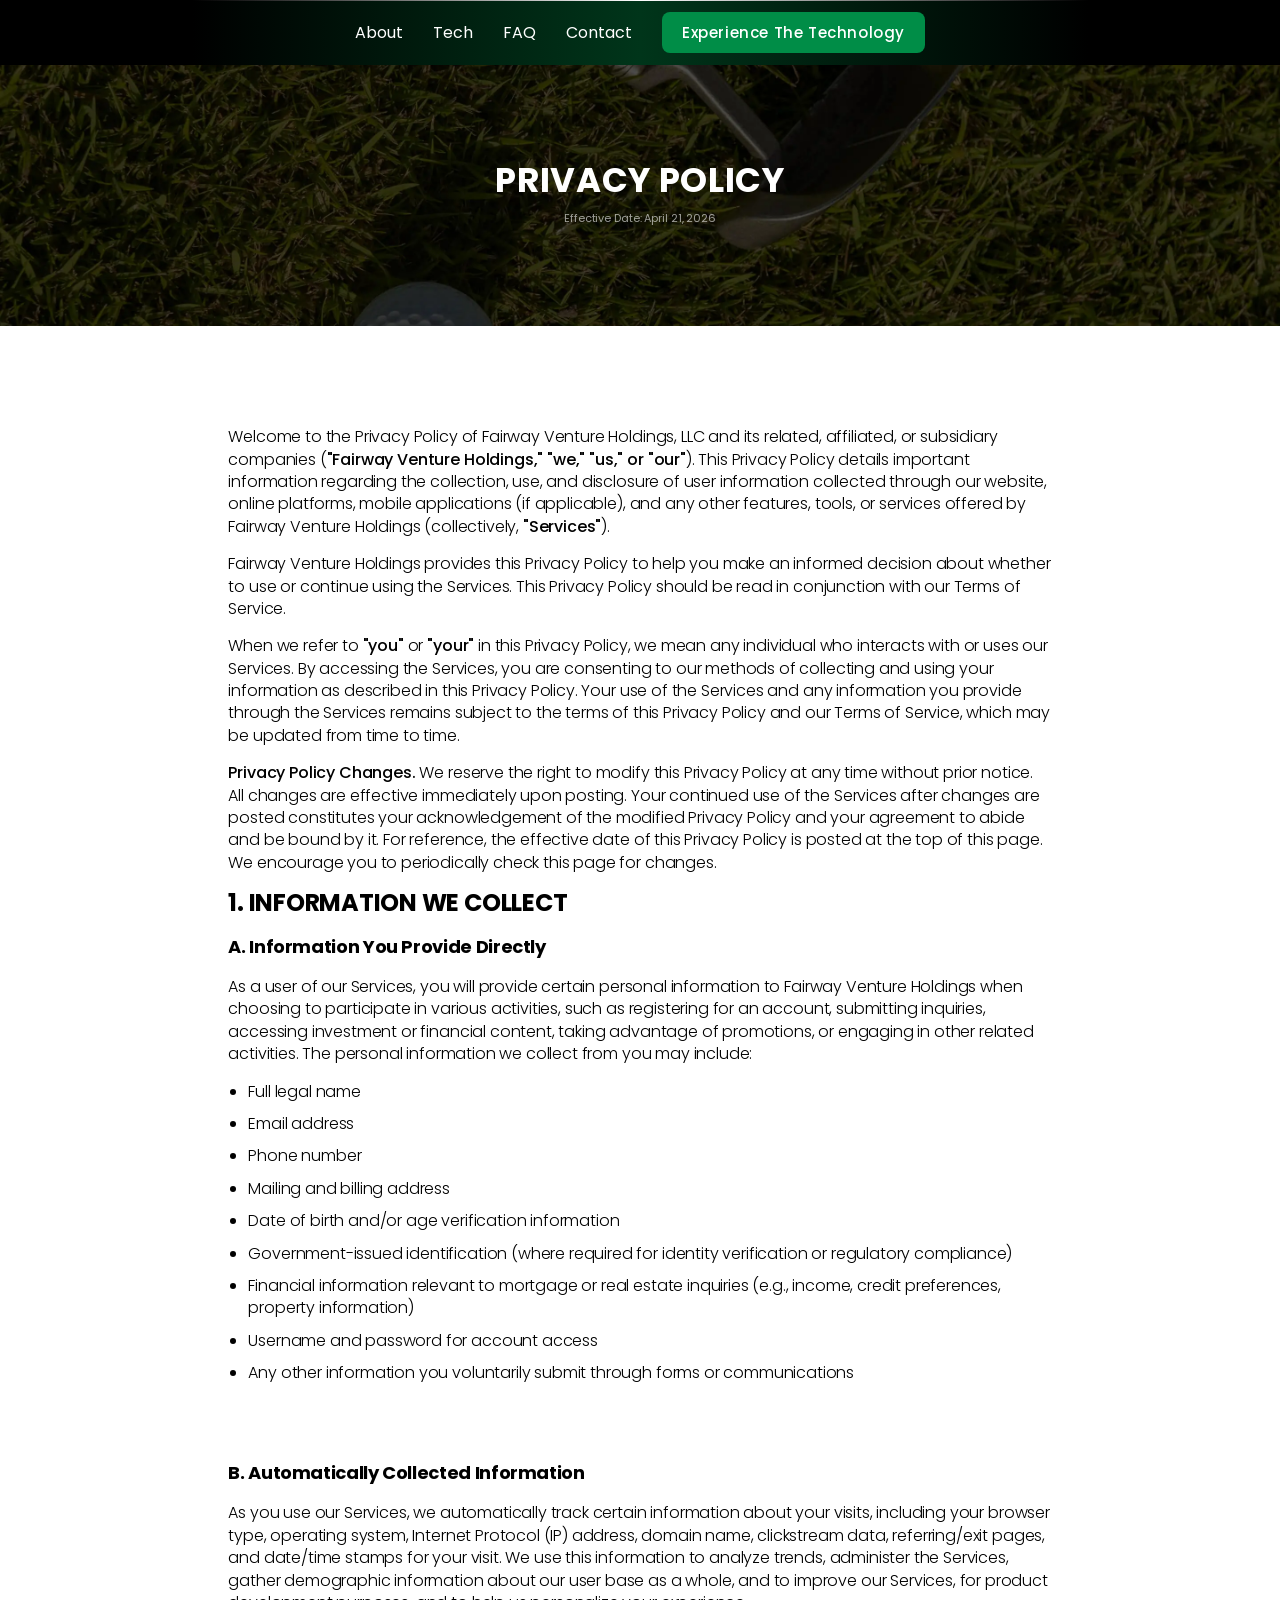
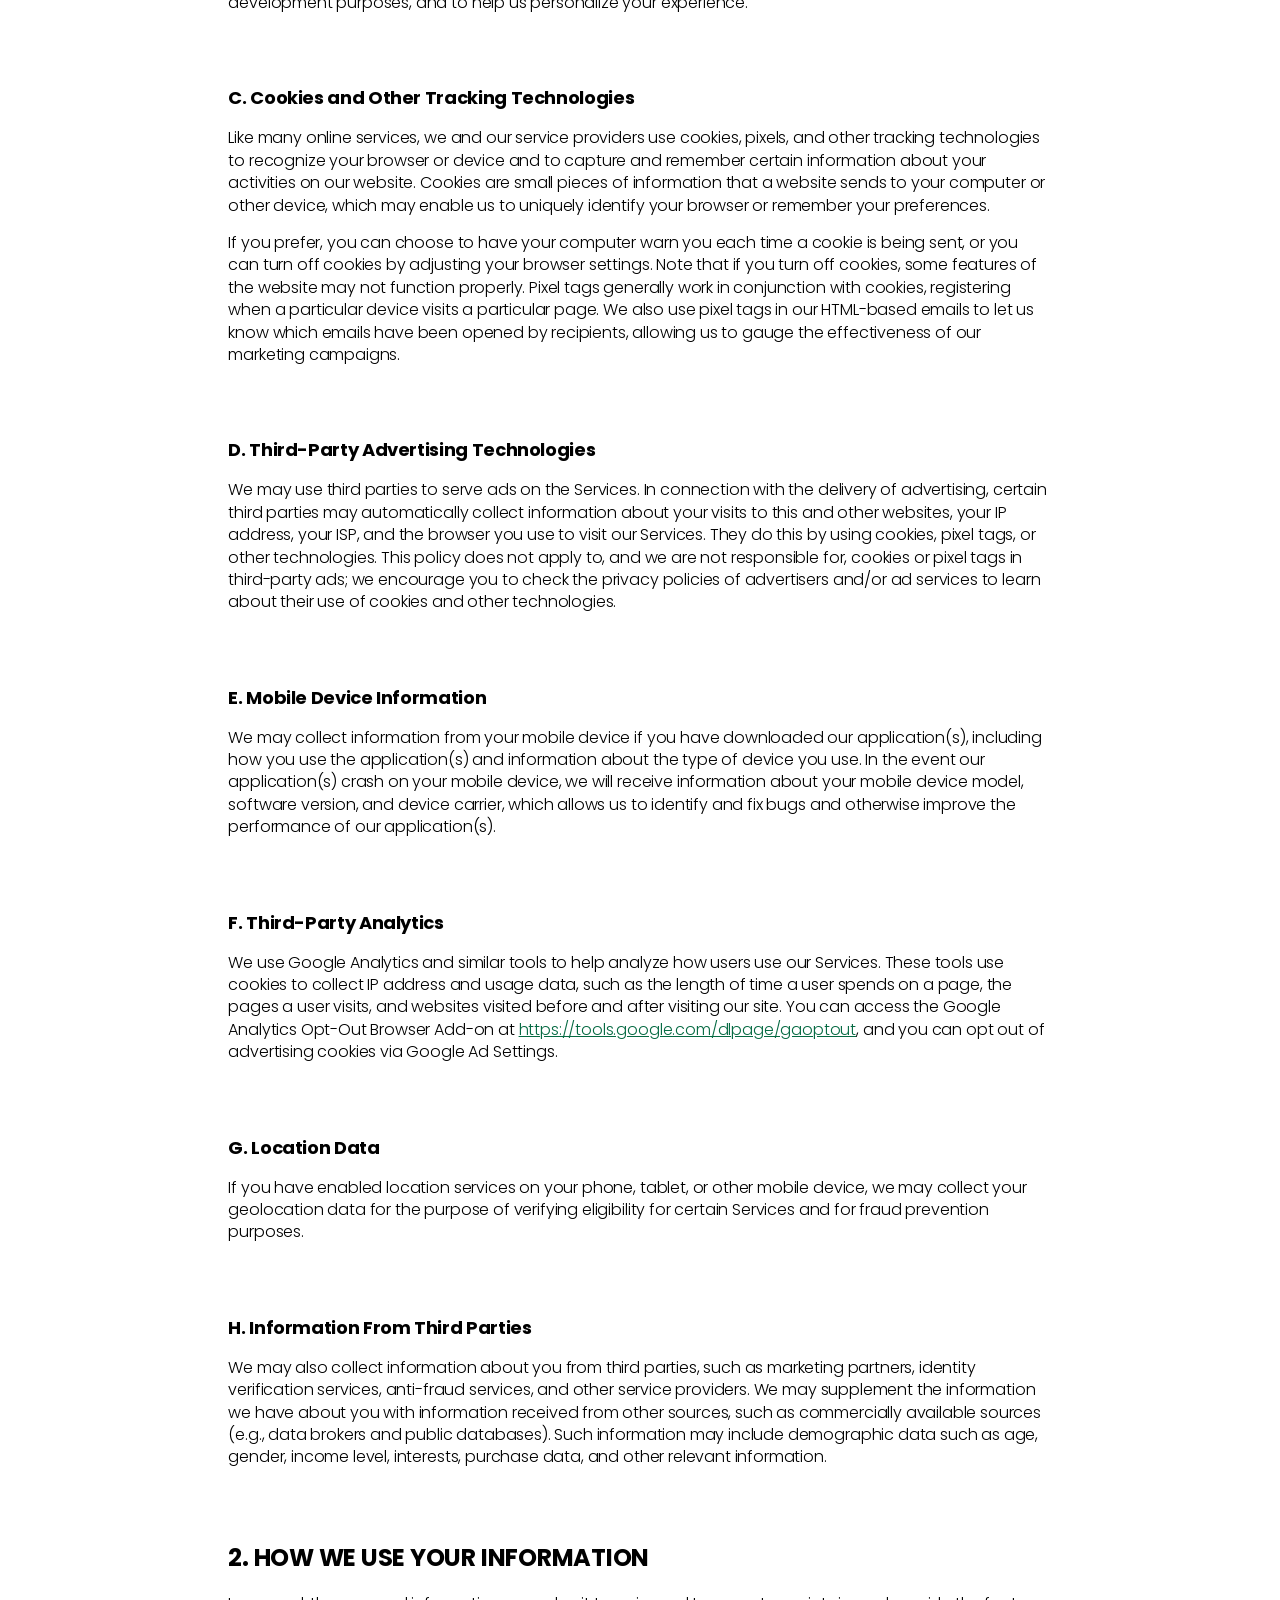
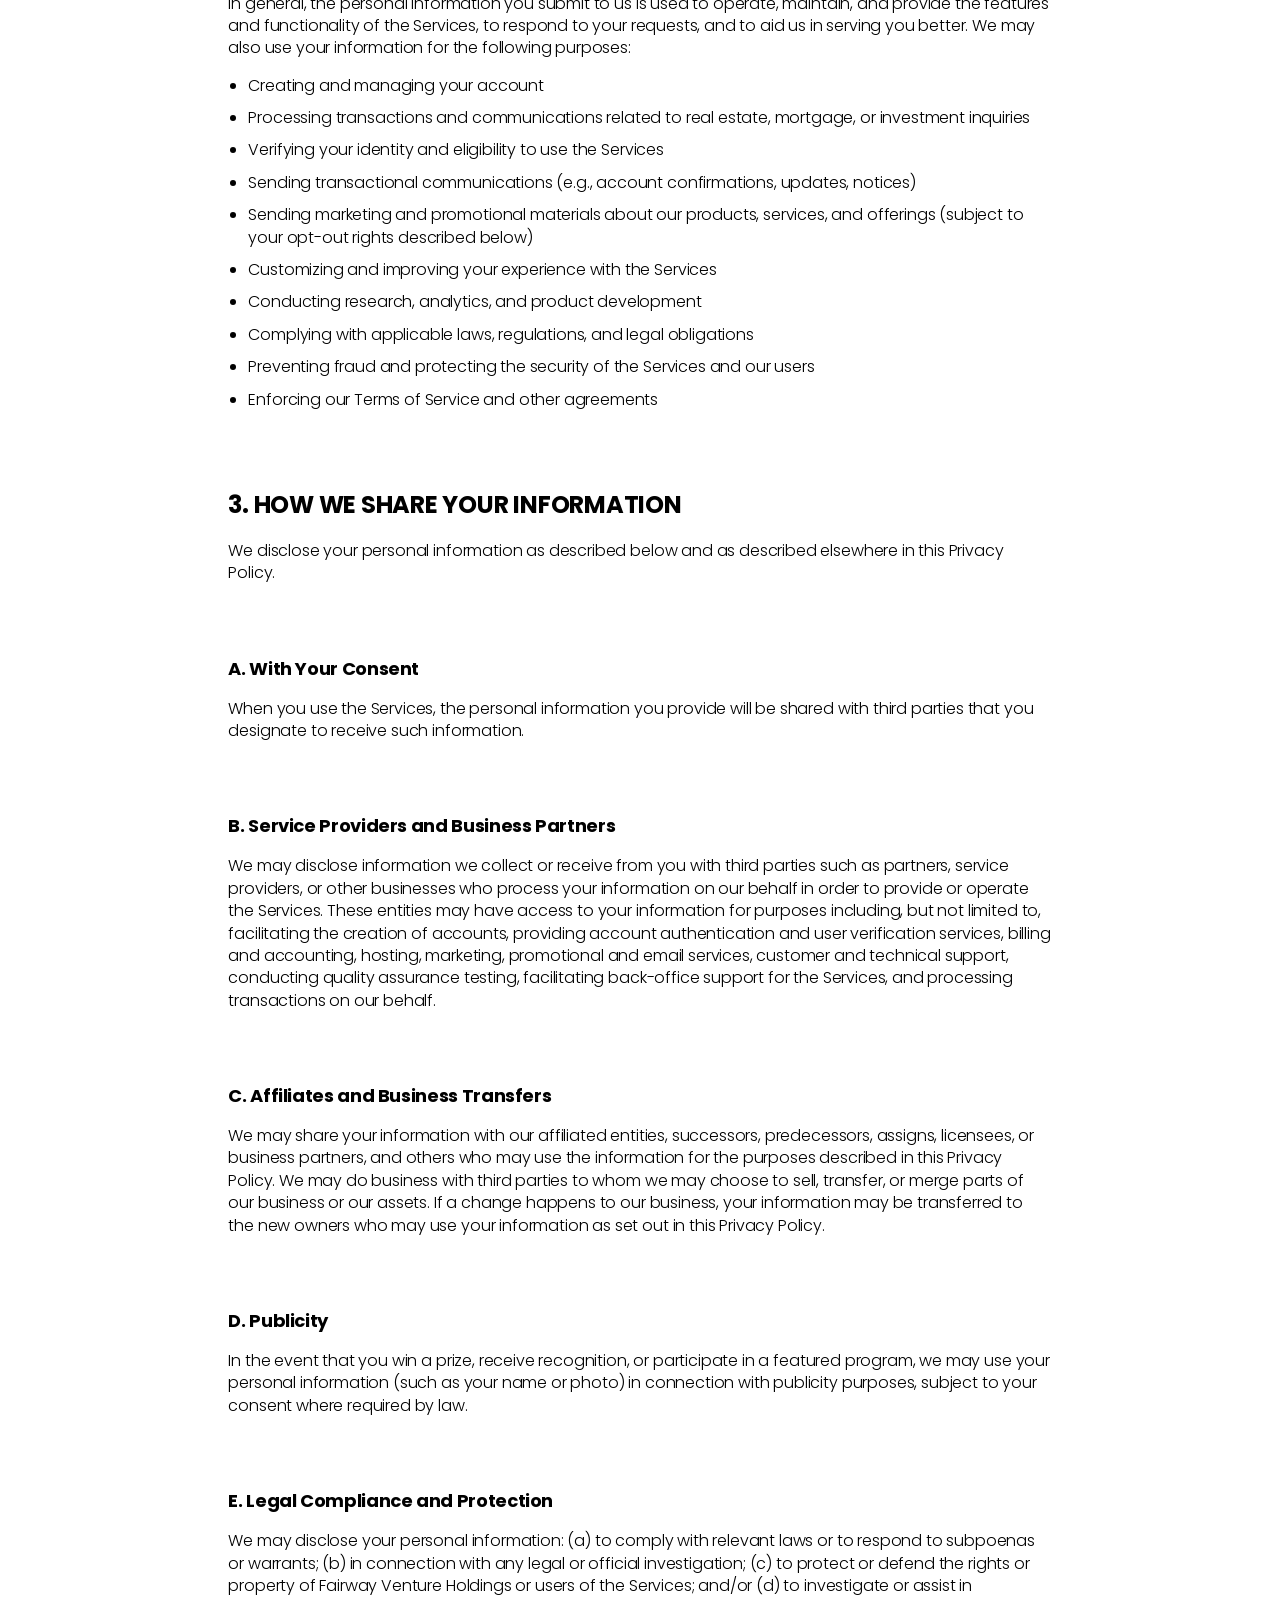
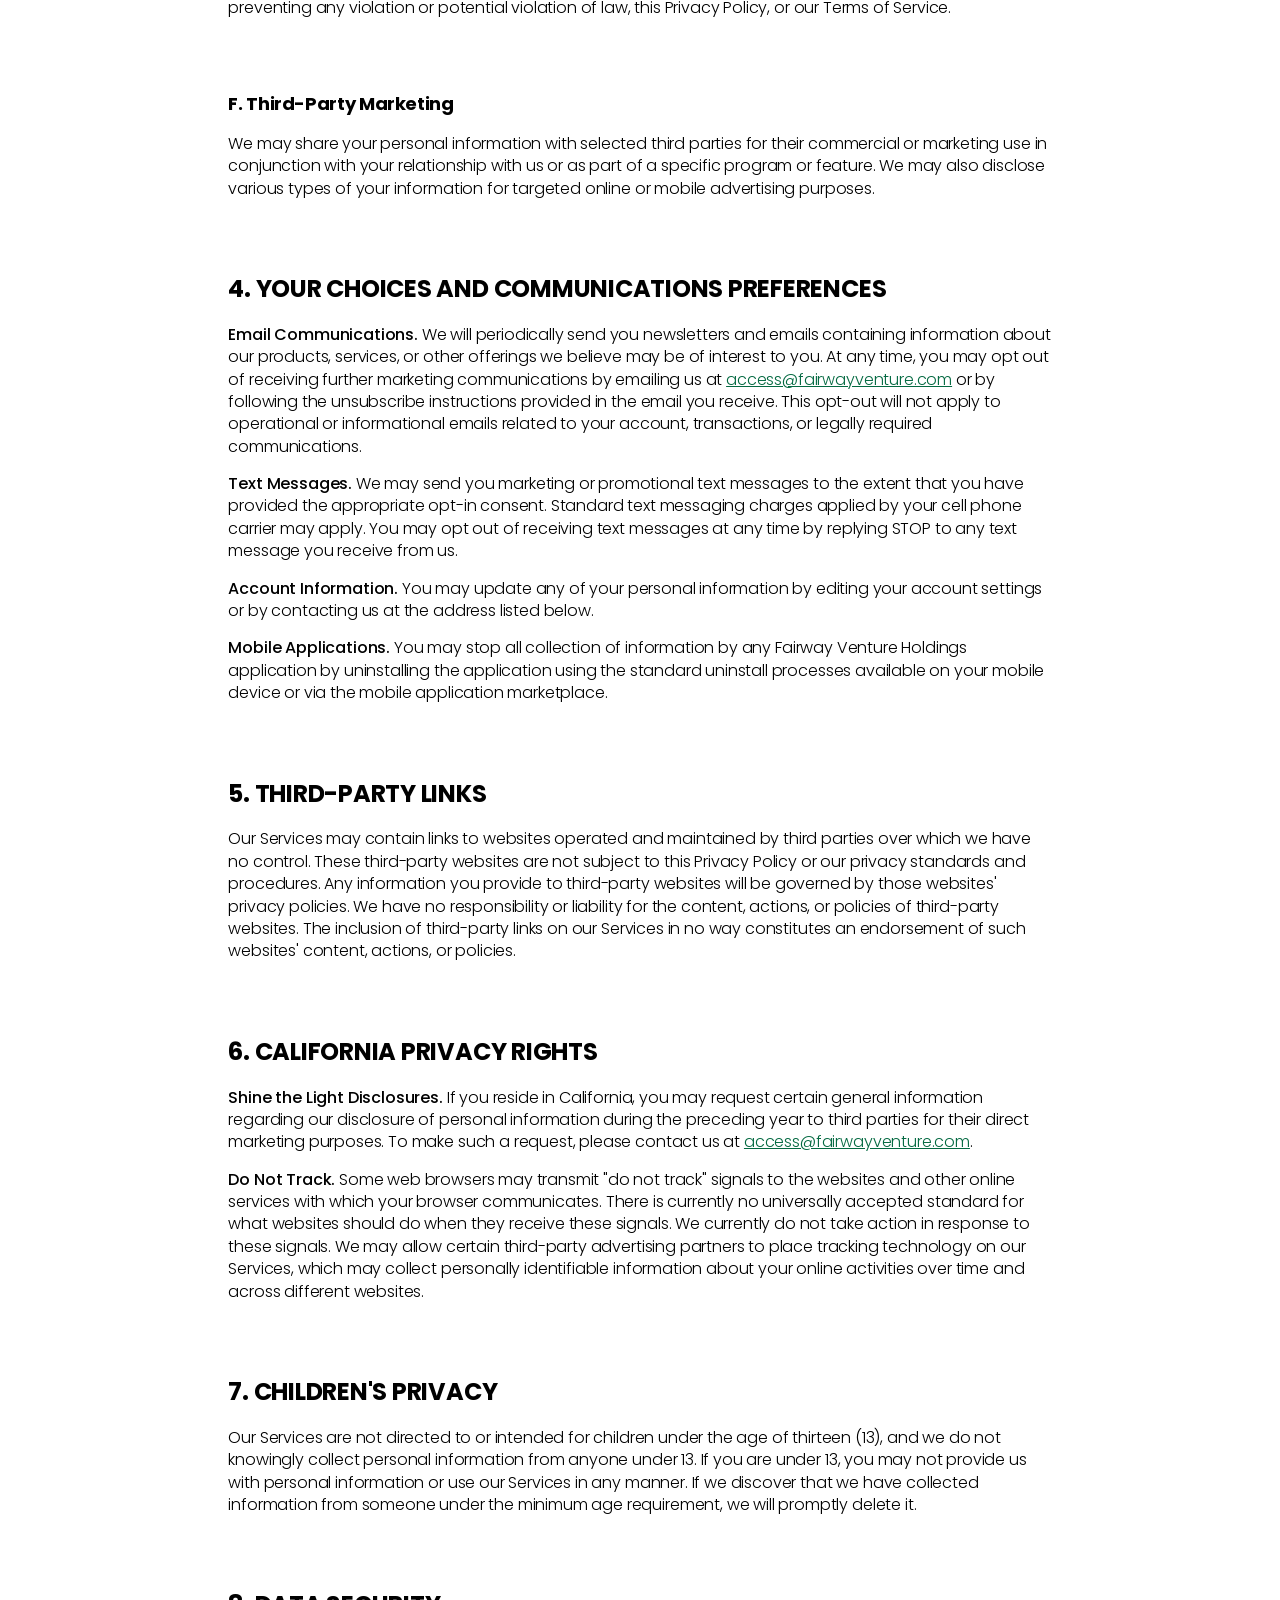
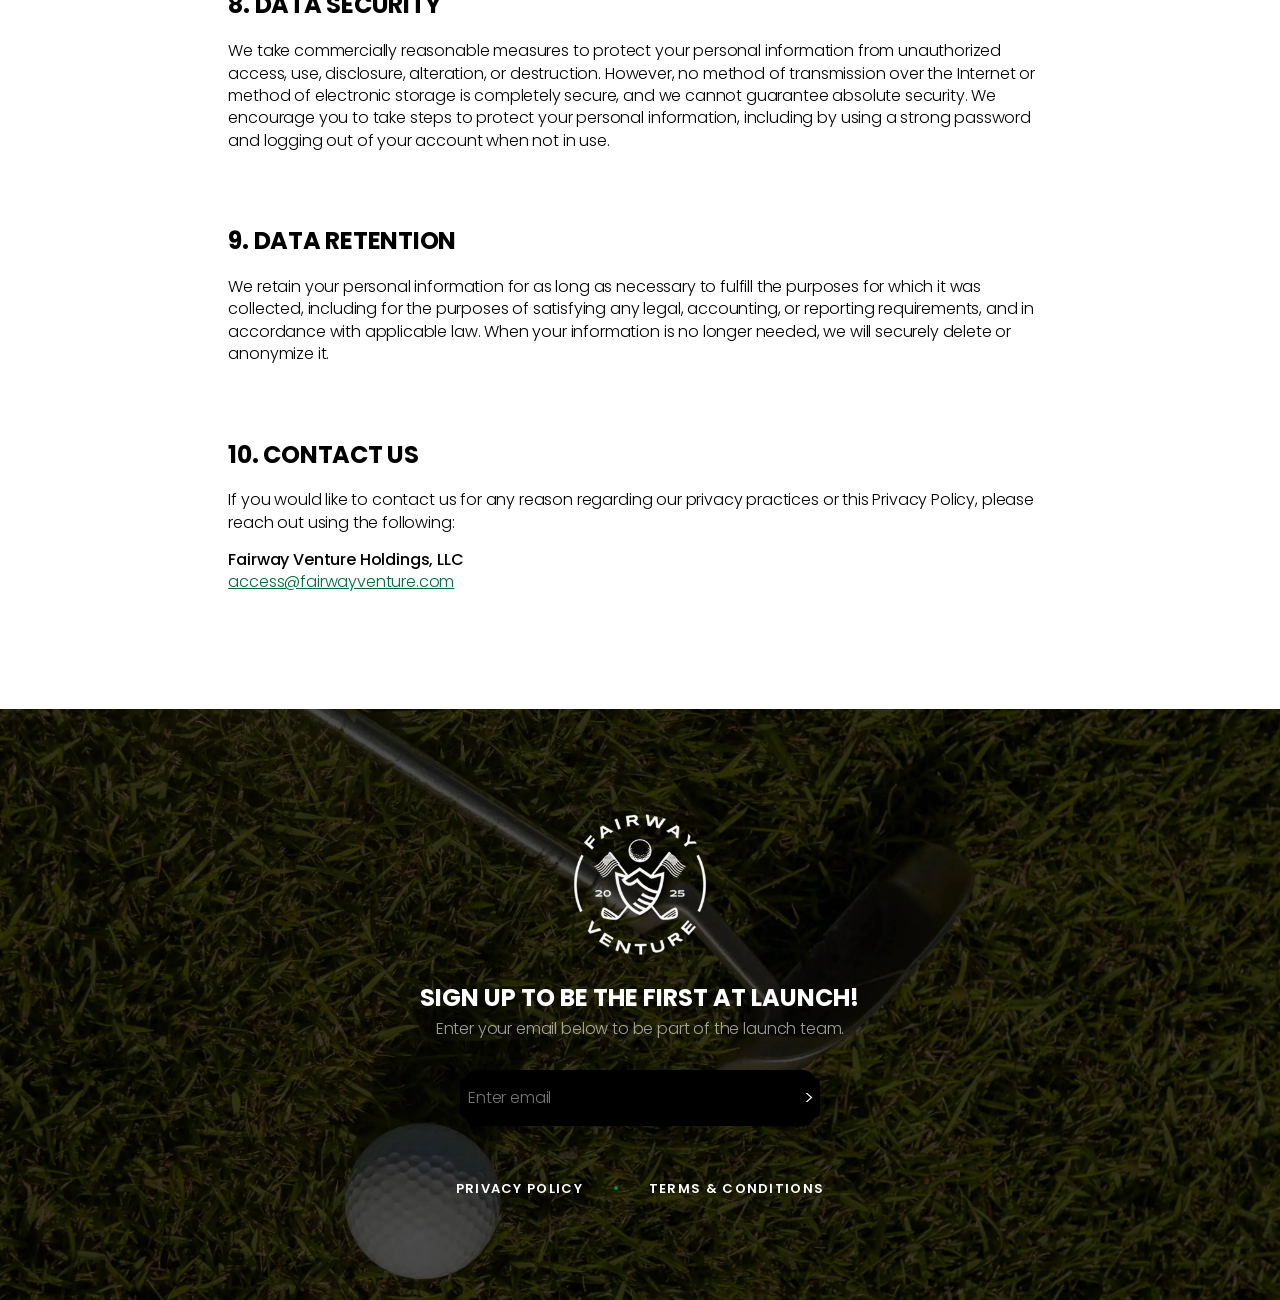
==== commit 38b57aaf: "Games Rules section" ====
--- a/privacy-policy.html
+++ b/privacy-policy.html
@@ -7,18 +7,14 @@
     <title>Fairway Venture  - Privacy Policy</title>
     <meta name="description" content=" ">
     <link rel="shortcut icon" href="/favicon.png" type="image/x-icon">
-    <link rel="stylesheet" href="css/styles.css?v=1.0.0">
+    <link rel="stylesheet" href="css/styles.css?v=1.0.1">
     <link rel="shortcut icon" href="assets/favicon.svg" type="image/x-icon">
-    <meta content="noindex" name="robots"/>
-
-    <!-- Canonical URL -->
-    <link rel="canonical" href="">
 
     <!-- Open Graph / Facebook -->
     <meta property="og:type" content="website" />
     <meta property="og:url" content="" />
     <meta property="og:title" content="Fairway Venture"/>
-    <meta property="og:description" content=" " />
+    <meta property="og:description" content="FVH is a technology-driven platform bringing peer-to-peer contests, digital tools, and community engagement to the sports and entertainment industries — starting on the fairways of golf. No advantages, no opaque odds; just Fairway." />
     <meta property="og:image" content="/og-image.webp" />
     <meta property="og:image:secure_url" content="" /> 
     <meta property="og:image:width" content="1200" />
@@ -27,7 +23,7 @@
     <!-- Twitter Cards -->
     <meta name="twitter:card" content="summary_large_image">
     <meta name="twitter:title" content="Fairway Venture">
-    <meta name="description" content=" ">
+    <meta name="twitter:description" content="FVH is a technology-driven platform bringing peer-to-peer contests, digital tools, and community engagement to the sports and entertainment industries — starting on the fairways of golf. No advantages, no opaque odds; just Fairway.">
     <meta name="twitter:image" content="/og-image.webp">
 </head>
 <body>
--- a/css/styles.css
+++ b/css/styles.css
@@ -4,4 +4,4 @@
  * Copyright 2011-2018 The Bootstrap Authors
  * Copyright 2011-2018 Twitter, Inc.
  * Licensed under MIT (https://github.com/twbs/bootstrap/blob/master/LICENSE)
- */:root{--blue:#007bff;--indigo:#6610f2;--purple:#6f42c1;--pink:#e83e8c;--red:#dc3545;--orange:#fd7e14;--yellow:#ffc107;--green:#28a745;--teal:#20c997;--cyan:#17a2b8;--white:#fff;--gray:#6c757d;--gray-dark:#343a40;--primary:#007bff;--secondary:#6c757d;--success:#28a745;--info:#17a2b8;--warning:#ffc107;--danger:#dc3545;--light:#f8f9fa;--dark:#343a40;--breakpoint-xs:0;--breakpoint-sm:576px;--breakpoint-md:768px;--breakpoint-lg:992px;--breakpoint-xl:1200px;--font-family-sans-serif:-apple-system,BlinkMacSystemFont,"Segoe UI",Roboto,"Helvetica Neue",Arial,sans-serif,"Apple Color Emoji","Segoe UI Emoji","Segoe UI Symbol","Noto Color Emoji";--font-family-monospace:SFMono-Regular,Menlo,Monaco,Consolas,"Liberation Mono","Courier New",monospace}*,:after,:before{-webkit-box-sizing:border-box;box-sizing:border-box}html{font-family:sans-serif;line-height:1.15;-webkit-text-size-adjust:100%;-ms-text-size-adjust:100%;-ms-overflow-style:scrollbar;-webkit-tap-highlight-color:transparent}@-ms-viewport{width:device-width}article,aside,figcaption,figure,footer,header,hgroup,main,nav,section{display:block}body{margin:0;font-family:-apple-system,BlinkMacSystemFont,"Segoe UI",Roboto,"Helvetica Neue",Arial,sans-serif,"Apple Color Emoji","Segoe UI Emoji","Segoe UI Symbol","Noto Color Emoji";font-size:1rem;font-weight:400;line-height:1.5;color:#212529;text-align:left;background-color:#fff}[tabindex="-1"]:focus{outline:0!important}hr{-webkit-box-sizing:content-box;box-sizing:content-box;height:0;overflow:visible}h1,h2,h3,h4,h5,h6{margin-top:0;margin-bottom:0.5rem}p{margin-top:0;margin-bottom:1rem}abbr[data-original-title],abbr[title]{text-decoration:underline;-webkit-text-decoration:underline dotted;text-decoration:underline dotted;cursor:help;border-bottom:0}address{margin-bottom:1rem;font-style:normal;line-height:inherit}dl,ol,ul{margin-top:0;margin-bottom:1rem}ol ol,ol ul,ul ol,ul ul{margin-bottom:0}dt{font-weight:700}dd{margin-bottom:0.5rem;margin-left:0}blockquote{margin:0 0 1rem}dfn{font-style:italic}b,strong{font-weight:bolder}small{font-size:80%}sub,sup{position:relative;font-size:75%;line-height:0;vertical-align:baseline}sub{bottom:-0.25em}sup{top:-0.5em}a{color:#007bff;text-decoration:none;background-color:transparent;-webkit-text-decoration-skip:objects}a:hover{color:#0056b3;text-decoration:underline}a:not([href]):not([tabindex]){color:inherit;text-decoration:none}a:not([href]):not([tabindex]):focus,a:not([href]):not([tabindex]):hover{color:inherit;text-decoration:none}a:not([href]):not([tabindex]):focus{outline:0}code,kbd,pre,samp{font-family:SFMono-Regular,Menlo,Monaco,Consolas,"Liberation Mono","Courier New",monospace;font-size:1em}pre{margin-top:0;margin-bottom:1rem;overflow:auto;-ms-overflow-style:scrollbar}figure{margin:0 0 1rem}img{vertical-align:middle;border-style:none}svg{overflow:hidden;vertical-align:middle}table{border-collapse:collapse}caption{padding-top:0.75rem;padding-bottom:0.75rem;color:#6c757d;text-align:left;caption-side:bottom}th{text-align:inherit}label{display:inline-block;margin-bottom:0.5rem}button{border-radius:0}button:focus{outline:1px dotted;outline:5px auto -webkit-focus-ring-color}button,input,optgroup,select,textarea{margin:0;font-family:inherit;font-size:inherit;line-height:inherit}button,input{overflow:visible}button,select{text-transform:none}[type=reset],[type=submit],button,html [type=button]{-webkit-appearance:button}[type=button]::-moz-focus-inner,[type=reset]::-moz-focus-inner,[type=submit]::-moz-focus-inner,button::-moz-focus-inner{padding:0;border-style:none}input[type=checkbox],input[type=radio]{-webkit-box-sizing:border-box;box-sizing:border-box;padding:0}input[type=date],input[type=datetime-local],input[type=month],input[type=time]{-webkit-appearance:listbox}textarea{overflow:auto;resize:vertical}fieldset{min-width:0;padding:0;margin:0;border:0}legend{display:block;width:100%;max-width:100%;padding:0;margin-bottom:0.5rem;font-size:1.5rem;line-height:inherit;color:inherit;white-space:normal}progress{vertical-align:baseline}[type=number]::-webkit-inner-spin-button,[type=number]::-webkit-outer-spin-button{height:auto}[type=search]{outline-offset:-2px;-webkit-appearance:none}[type=search]::-webkit-search-cancel-button,[type=search]::-webkit-search-decoration{-webkit-appearance:none}::-webkit-file-upload-button{font:inherit;-webkit-appearance:button}output{display:inline-block}summary{display:list-item;cursor:pointer}template{display:none}[hidden]{display:none!important}.h1,.h2,.h3,.h4,.h5,.h6,h1,h2,h3,h4,h5,h6{margin-bottom:0.5rem;font-family:inherit;font-weight:500;line-height:1.2;color:inherit}.h1,h1{font-size:2.5rem}.h2,h2{font-size:2rem}.h3,h3{font-size:1.75rem}.h4,h4{font-size:1.5rem}.h5,h5{font-size:1.25rem}.h6,h6{font-size:1rem}.lead{font-size:1.25rem;font-weight:300}.display-1{font-size:6rem;font-weight:300;line-height:1.2}.display-2{font-size:5.5rem;font-weight:300;line-height:1.2}.display-3{font-size:4.5rem;font-weight:300;line-height:1.2}.display-4{font-size:3.5rem;font-weight:300;line-height:1.2}hr{margin-top:1rem;margin-bottom:1rem;border:0;border-top:1px solid rgba(0,0,0,0.1)}.small,small{font-size:80%;font-weight:400}.mark,mark{padding:0.2em;background-color:#fcf8e3}.list-unstyled{padding-left:0;list-style:none}.list-inline{padding-left:0;list-style:none}.list-inline-item{display:inline-block}.list-inline-item:not(:last-child){margin-right:0.5rem}.initialism{font-size:90%;text-transform:uppercase}.blockquote{margin-bottom:1rem;font-size:1.25rem}.blockquote-footer{display:block;font-size:80%;color:#6c757d}.blockquote-footer:before{content:"— "}.img-fluid{max-width:100%;height:auto}.img-thumbnail{padding:0.25rem;background-color:#fff;border:1px solid #dee2e6;border-radius:0.25rem;max-width:100%;height:auto}.figure{display:inline-block}.figure-img{margin-bottom:0.5rem;line-height:1}.figure-caption{font-size:90%;color:#6c757d}code{font-size:87.5%;color:#e83e8c;word-break:break-word}a>code{color:inherit}kbd{padding:0.2rem 0.4rem;font-size:87.5%;color:#fff;background-color:#212529;border-radius:0.2rem}kbd kbd{padding:0;font-size:100%;font-weight:700}pre{display:block;font-size:87.5%;color:#212529}pre code{font-size:inherit;color:inherit;word-break:normal}.pre-scrollable{max-height:340px;overflow-y:scroll}.container{width:100%;padding-right:15px;padding-left:15px;margin-right:auto;margin-left:auto}@media (min-width:576px){.container{max-width:540px}}@media (min-width:768px){.container{max-width:720px}}@media (min-width:992px){.container{max-width:960px}}@media (min-width:1200px){.container{max-width:1140px}}.container-fluid{width:100%;padding-right:15px;padding-left:15px;margin-right:auto;margin-left:auto}.row{display:-ms-flexbox;display:-webkit-box;display:flex;-ms-flex-wrap:wrap;flex-wrap:wrap;margin-right:-15px;margin-left:-15px}.no-gutters{margin-right:0;margin-left:0}.no-gutters>.col,.no-gutters>[class*=col-]{padding-right:0;padding-left:0}.col,.col-1,.col-10,.col-11,.col-12,.col-2,.col-3,.col-4,.col-5,.col-6,.col-7,.col-8,.col-9,.col-auto,.col-lg,.col-lg-1,.col-lg-10,.col-lg-11,.col-lg-12,.col-lg-2,.col-lg-3,.col-lg-4,.col-lg-5,.col-lg-6,.col-lg-7,.col-lg-8,.col-lg-9,.col-lg-auto,.col-md,.col-md-1,.col-md-10,.col-md-11,.col-md-12,.col-md-2,.col-md-3,.col-md-4,.col-md-5,.col-md-6,.col-md-7,.col-md-8,.col-md-9,.col-md-auto,.col-sm,.col-sm-1,.col-sm-10,.col-sm-11,.col-sm-12,.col-sm-2,.col-sm-3,.col-sm-4,.col-sm-5,.col-sm-6,.col-sm-7,.col-sm-8,.col-sm-9,.col-sm-auto,.col-xl,.col-xl-1,.col-xl-10,.col-xl-11,.col-xl-12,.col-xl-2,.col-xl-3,.col-xl-4,.col-xl-5,.col-xl-6,.col-xl-7,.col-xl-8,.col-xl-9,.col-xl-auto{position:relative;width:100%;min-height:1px;padding-right:15px;padding-left:15px}.col{-ms-flex-preferred-size:0;flex-basis:0;-ms-flex-positive:1;-webkit-box-flex:1;flex-grow:1;max-width:100%}.col-auto{-ms-flex:0 0 auto;-webkit-box-flex:0;flex:0 0 auto;width:auto;max-width:none}.col-1{-ms-flex:0 0 8.333333%;-webkit-box-flex:0;flex:0 0 8.333333%;max-width:8.333333%}.col-2{-ms-flex:0 0 16.666667%;-webkit-box-flex:0;flex:0 0 16.666667%;max-width:16.666667%}.col-3{-ms-flex:0 0 25%;-webkit-box-flex:0;flex:0 0 25%;max-width:25%}.col-4{-ms-flex:0 0 33.333333%;-webkit-box-flex:0;flex:0 0 33.333333%;max-width:33.333333%}.col-5{-ms-flex:0 0 41.666667%;-webkit-box-flex:0;flex:0 0 41.666667%;max-width:41.666667%}.col-6{-ms-flex:0 0 50%;-webkit-box-flex:0;flex:0 0 50%;max-width:50%}.col-7{-ms-flex:0 0 58.333333%;-webkit-box-flex:0;flex:0 0 58.333333%;max-width:58.333333%}.col-8{-ms-flex:0 0 66.666667%;-webkit-box-flex:0;flex:0 0 66.666667%;max-width:66.666667%}.col-9{-ms-flex:0 0 75%;-webkit-box-flex:0;flex:0 0 75%;max-width:75%}.col-10{-ms-flex:0 0 83.333333%;-webkit-box-flex:0;flex:0 0 83.333333%;max-width:83.333333%}.col-11{-ms-flex:0 0 91.666667%;-webkit-box-flex:0;flex:0 0 91.666667%;max-width:91.666667%}.col-12{-ms-flex:0 0 100%;-webkit-box-flex:0;flex:0 0 100%;max-width:100%}.order-first{-ms-flex-order:-1;-webkit-box-ordinal-group:0;order:-1}.order-last{-ms-flex-order:13;-webkit-box-ordinal-group:14;order:13}.order-0{-ms-flex-order:0;-webkit-box-ordinal-group:1;order:0}.order-1{-ms-flex-order:1;-webkit-box-ordinal-group:2;order:1}.order-2{-ms-flex-order:2;-webkit-box-ordinal-group:3;order:2}.order-3{-ms-flex-order:3;-webkit-box-ordinal-group:4;order:3}.order-4{-ms-flex-order:4;-webkit-box-ordinal-group:5;order:4}.order-5{-ms-flex-order:5;-webkit-box-ordinal-group:6;order:5}.order-6{-ms-flex-order:6;-webkit-box-ordinal-group:7;order:6}.order-7{-ms-flex-order:7;-webkit-box-ordinal-group:8;order:7}.order-8{-ms-flex-order:8;-webkit-box-ordinal-group:9;order:8}.order-9{-ms-flex-order:9;-webkit-box-ordinal-group:10;order:9}.order-10{-ms-flex-order:10;-webkit-box-ordinal-group:11;order:10}.order-11{-ms-flex-order:11;-webkit-box-ordinal-group:12;order:11}.order-12{-ms-flex-order:12;-webkit-box-ordinal-group:13;order:12}.offset-1{margin-left:8.333333%}.offset-2{margin-left:16.666667%}.offset-3{margin-left:25%}.offset-4{margin-left:33.333333%}.offset-5{margin-left:41.666667%}.offset-6{margin-left:50%}.offset-7{margin-left:58.333333%}.offset-8{margin-left:66.666667%}.offset-9{margin-left:75%}.offset-10{margin-left:83.333333%}.offset-11{margin-left:91.666667%}@media (min-width:576px){.col-sm{-ms-flex-preferred-size:0;flex-basis:0;-ms-flex-positive:1;-webkit-box-flex:1;flex-grow:1;max-width:100%}.col-sm-auto{-ms-flex:0 0 auto;-webkit-box-flex:0;flex:0 0 auto;width:auto;max-width:none}.col-sm-1{-ms-flex:0 0 8.333333%;-webkit-box-flex:0;flex:0 0 8.333333%;max-width:8.333333%}.col-sm-2{-ms-flex:0 0 16.666667%;-webkit-box-flex:0;flex:0 0 16.666667%;max-width:16.666667%}.col-sm-3{-ms-flex:0 0 25%;-webkit-box-flex:0;flex:0 0 25%;max-width:25%}.col-sm-4{-ms-flex:0 0 33.333333%;-webkit-box-flex:0;flex:0 0 33.333333%;max-width:33.333333%}.col-sm-5{-ms-flex:0 0 41.666667%;-webkit-box-flex:0;flex:0 0 41.666667%;max-width:41.666667%}.col-sm-6{-ms-flex:0 0 50%;-webkit-box-flex:0;flex:0 0 50%;max-width:50%}.col-sm-7{-ms-flex:0 0 58.333333%;-webkit-box-flex:0;flex:0 0 58.333333%;max-width:58.333333%}.col-sm-8{-ms-flex:0 0 66.666667%;-webkit-box-flex:0;flex:0 0 66.666667%;max-width:66.666667%}.col-sm-9{-ms-flex:0 0 75%;-webkit-box-flex:0;flex:0 0 75%;max-width:75%}.col-sm-10{-ms-flex:0 0 83.333333%;-webkit-box-flex:0;flex:0 0 83.333333%;max-width:83.333333%}.col-sm-11{-ms-flex:0 0 91.666667%;-webkit-box-flex:0;flex:0 0 91.666667%;max-width:91.666667%}.col-sm-12{-ms-flex:0 0 100%;-webkit-box-flex:0;flex:0 0 100%;max-width:100%}.order-sm-first{-ms-flex-order:-1;-webkit-box-ordinal-group:0;order:-1}.order-sm-last{-ms-flex-order:13;-webkit-box-ordinal-group:14;order:13}.order-sm-0{-ms-flex-order:0;-webkit-box-ordinal-group:1;order:0}.order-sm-1{-ms-flex-order:1;-webkit-box-ordinal-group:2;order:1}.order-sm-2{-ms-flex-order:2;-webkit-box-ordinal-group:3;order:2}.order-sm-3{-ms-flex-order:3;-webkit-box-ordinal-group:4;order:3}.order-sm-4{-ms-flex-order:4;-webkit-box-ordinal-group:5;order:4}.order-sm-5{-ms-flex-order:5;-webkit-box-ordinal-group:6;order:5}.order-sm-6{-ms-flex-order:6;-webkit-box-ordinal-group:7;order:6}.order-sm-7{-ms-flex-order:7;-webkit-box-ordinal-group:8;order:7}.order-sm-8{-ms-flex-order:8;-webkit-box-ordinal-group:9;order:8}.order-sm-9{-ms-flex-order:9;-webkit-box-ordinal-group:10;order:9}.order-sm-10{-ms-flex-order:10;-webkit-box-ordinal-group:11;order:10}.order-sm-11{-ms-flex-order:11;-webkit-box-ordinal-group:12;order:11}.order-sm-12{-ms-flex-order:12;-webkit-box-ordinal-group:13;order:12}.offset-sm-0{margin-left:0}.offset-sm-1{margin-left:8.333333%}.offset-sm-2{margin-left:16.666667%}.offset-sm-3{margin-left:25%}.offset-sm-4{margin-left:33.333333%}.offset-sm-5{margin-left:41.666667%}.offset-sm-6{margin-left:50%}.offset-sm-7{margin-left:58.333333%}.offset-sm-8{margin-left:66.666667%}.offset-sm-9{margin-left:75%}.offset-sm-10{margin-left:83.333333%}.offset-sm-11{margin-left:91.666667%}}@media (min-width:768px){.col-md{-ms-flex-preferred-size:0;flex-basis:0;-ms-flex-positive:1;-webkit-box-flex:1;flex-grow:1;max-width:100%}.col-md-auto{-ms-flex:0 0 auto;-webkit-box-flex:0;flex:0 0 auto;width:auto;max-width:none}.col-md-1{-ms-flex:0 0 8.333333%;-webkit-box-flex:0;flex:0 0 8.333333%;max-width:8.333333%}.col-md-2{-ms-flex:0 0 16.666667%;-webkit-box-flex:0;flex:0 0 16.666667%;max-width:16.666667%}.col-md-3{-ms-flex:0 0 25%;-webkit-box-flex:0;flex:0 0 25%;max-width:25%}.col-md-4{-ms-flex:0 0 33.333333%;-webkit-box-flex:0;flex:0 0 33.333333%;max-width:33.333333%}.col-md-5{-ms-flex:0 0 41.666667%;-webkit-box-flex:0;flex:0 0 41.666667%;max-width:41.666667%}.col-md-6{-ms-flex:0 0 50%;-webkit-box-flex:0;flex:0 0 50%;max-width:50%}.col-md-7{-ms-flex:0 0 58.333333%;-webkit-box-flex:0;flex:0 0 58.333333%;max-width:58.333333%}.col-md-8{-ms-flex:0 0 66.666667%;-webkit-box-flex:0;flex:0 0 66.666667%;max-width:66.666667%}.col-md-9{-ms-flex:0 0 75%;-webkit-box-flex:0;flex:0 0 75%;max-width:75%}.col-md-10{-ms-flex:0 0 83.333333%;-webkit-box-flex:0;flex:0 0 83.333333%;max-width:83.333333%}.col-md-11{-ms-flex:0 0 91.666667%;-webkit-box-flex:0;flex:0 0 91.666667%;max-width:91.666667%}.col-md-12{-ms-flex:0 0 100%;-webkit-box-flex:0;flex:0 0 100%;max-width:100%}.order-md-first{-ms-flex-order:-1;-webkit-box-ordinal-group:0;order:-1}.order-md-last{-ms-flex-order:13;-webkit-box-ordinal-group:14;order:13}.order-md-0{-ms-flex-order:0;-webkit-box-ordinal-group:1;order:0}.order-md-1{-ms-flex-order:1;-webkit-box-ordinal-group:2;order:1}.order-md-2{-ms-flex-order:2;-webkit-box-ordinal-group:3;order:2}.order-md-3{-ms-flex-order:3;-webkit-box-ordinal-group:4;order:3}.order-md-4{-ms-flex-order:4;-webkit-box-ordinal-group:5;order:4}.order-md-5{-ms-flex-order:5;-webkit-box-ordinal-group:6;order:5}.order-md-6{-ms-flex-order:6;-webkit-box-ordinal-group:7;order:6}.order-md-7{-ms-flex-order:7;-webkit-box-ordinal-group:8;order:7}.order-md-8{-ms-flex-order:8;-webkit-box-ordinal-group:9;order:8}.order-md-9{-ms-flex-order:9;-webkit-box-ordinal-group:10;order:9}.order-md-10{-ms-flex-order:10;-webkit-box-ordinal-group:11;order:10}.order-md-11{-ms-flex-order:11;-webkit-box-ordinal-group:12;order:11}.order-md-12{-ms-flex-order:12;-webkit-box-ordinal-group:13;order:12}.offset-md-0{margin-left:0}.offset-md-1{margin-left:8.333333%}.offset-md-2{margin-left:16.666667%}.offset-md-3{margin-left:25%}.offset-md-4{margin-left:33.333333%}.offset-md-5{margin-left:41.666667%}.offset-md-6{margin-left:50%}.offset-md-7{margin-left:58.333333%}.offset-md-8{margin-left:66.666667%}.offset-md-9{margin-left:75%}.offset-md-10{margin-left:83.333333%}.offset-md-11{margin-left:91.666667%}}@media (min-width:992px){.col-lg{-ms-flex-preferred-size:0;flex-basis:0;-ms-flex-positive:1;-webkit-box-flex:1;flex-grow:1;max-width:100%}.col-lg-auto{-ms-flex:0 0 auto;-webkit-box-flex:0;flex:0 0 auto;width:auto;max-width:none}.col-lg-1{-ms-flex:0 0 8.333333%;-webkit-box-flex:0;flex:0 0 8.333333%;max-width:8.333333%}.col-lg-2{-ms-flex:0 0 16.666667%;-webkit-box-flex:0;flex:0 0 16.666667%;max-width:16.666667%}.col-lg-3{-ms-flex:0 0 25%;-webkit-box-flex:0;flex:0 0 25%;max-width:25%}.col-lg-4{-ms-flex:0 0 33.333333%;-webkit-box-flex:0;flex:0 0 33.333333%;max-width:33.333333%}.col-lg-5{-ms-flex:0 0 41.666667%;-webkit-box-flex:0;flex:0 0 41.666667%;max-width:41.666667%}.col-lg-6{-ms-flex:0 0 50%;-webkit-box-flex:0;flex:0 0 50%;max-width:50%}.col-lg-7{-ms-flex:0 0 58.333333%;-webkit-box-flex:0;flex:0 0 58.333333%;max-width:58.333333%}.col-lg-8{-ms-flex:0 0 66.666667%;-webkit-box-flex:0;flex:0 0 66.666667%;max-width:66.666667%}.col-lg-9{-ms-flex:0 0 75%;-webkit-box-flex:0;flex:0 0 75%;max-width:75%}.col-lg-10{-ms-flex:0 0 83.333333%;-webkit-box-flex:0;flex:0 0 83.333333%;max-width:83.333333%}.col-lg-11{-ms-flex:0 0 91.666667%;-webkit-box-flex:0;flex:0 0 91.666667%;max-width:91.666667%}.col-lg-12{-ms-flex:0 0 100%;-webkit-box-flex:0;flex:0 0 100%;max-width:100%}.order-lg-first{-ms-flex-order:-1;-webkit-box-ordinal-group:0;order:-1}.order-lg-last{-ms-flex-order:13;-webkit-box-ordinal-group:14;order:13}.order-lg-0{-ms-flex-order:0;-webkit-box-ordinal-group:1;order:0}.order-lg-1{-ms-flex-order:1;-webkit-box-ordinal-group:2;order:1}.order-lg-2{-ms-flex-order:2;-webkit-box-ordinal-group:3;order:2}.order-lg-3{-ms-flex-order:3;-webkit-box-ordinal-group:4;order:3}.order-lg-4{-ms-flex-order:4;-webkit-box-ordinal-group:5;order:4}.order-lg-5{-ms-flex-order:5;-webkit-box-ordinal-group:6;order:5}.order-lg-6{-ms-flex-order:6;-webkit-box-ordinal-group:7;order:6}.order-lg-7{-ms-flex-order:7;-webkit-box-ordinal-group:8;order:7}.order-lg-8{-ms-flex-order:8;-webkit-box-ordinal-group:9;order:8}.order-lg-9{-ms-flex-order:9;-webkit-box-ordinal-group:10;order:9}.order-lg-10{-ms-flex-order:10;-webkit-box-ordinal-group:11;order:10}.order-lg-11{-ms-flex-order:11;-webkit-box-ordinal-group:12;order:11}.order-lg-12{-ms-flex-order:12;-webkit-box-ordinal-group:13;order:12}.offset-lg-0{margin-left:0}.offset-lg-1{margin-left:8.333333%}.offset-lg-2{margin-left:16.666667%}.offset-lg-3{margin-left:25%}.offset-lg-4{margin-left:33.333333%}.offset-lg-5{margin-left:41.666667%}.offset-lg-6{margin-left:50%}.offset-lg-7{margin-left:58.333333%}.offset-lg-8{margin-left:66.666667%}.offset-lg-9{margin-left:75%}.offset-lg-10{margin-left:83.333333%}.offset-lg-11{margin-left:91.666667%}}@media (min-width:1200px){.col-xl{-ms-flex-preferred-size:0;flex-basis:0;-ms-flex-positive:1;-webkit-box-flex:1;flex-grow:1;max-width:100%}.col-xl-auto{-ms-flex:0 0 auto;-webkit-box-flex:0;flex:0 0 auto;width:auto;max-width:none}.col-xl-1{-ms-flex:0 0 8.333333%;-webkit-box-flex:0;flex:0 0 8.333333%;max-width:8.333333%}.col-xl-2{-ms-flex:0 0 16.666667%;-webkit-box-flex:0;flex:0 0 16.666667%;max-width:16.666667%}.col-xl-3{-ms-flex:0 0 25%;-webkit-box-flex:0;flex:0 0 25%;max-width:25%}.col-xl-4{-ms-flex:0 0 33.333333%;-webkit-box-flex:0;flex:0 0 33.333333%;max-width:33.333333%}.col-xl-5{-ms-flex:0 0 41.666667%;-webkit-box-flex:0;flex:0 0 41.666667%;max-width:41.666667%}.col-xl-6{-ms-flex:0 0 50%;-webkit-box-flex:0;flex:0 0 50%;max-width:50%}.col-xl-7{-ms-flex:0 0 58.333333%;-webkit-box-flex:0;flex:0 0 58.333333%;max-width:58.333333%}.col-xl-8{-ms-flex:0 0 66.666667%;-webkit-box-flex:0;flex:0 0 66.666667%;max-width:66.666667%}.col-xl-9{-ms-flex:0 0 75%;-webkit-box-flex:0;flex:0 0 75%;max-width:75%}.col-xl-10{-ms-flex:0 0 83.333333%;-webkit-box-flex:0;flex:0 0 83.333333%;max-width:83.333333%}.col-xl-11{-ms-flex:0 0 91.666667%;-webkit-box-flex:0;flex:0 0 91.666667%;max-width:91.666667%}.col-xl-12{-ms-flex:0 0 100%;-webkit-box-flex:0;flex:0 0 100%;max-width:100%}.order-xl-first{-ms-flex-order:-1;-webkit-box-ordinal-group:0;order:-1}.order-xl-last{-ms-flex-order:13;-webkit-box-ordinal-group:14;order:13}.order-xl-0{-ms-flex-order:0;-webkit-box-ordinal-group:1;order:0}.order-xl-1{-ms-flex-order:1;-webkit-box-ordinal-group:2;order:1}.order-xl-2{-ms-flex-order:2;-webkit-box-ordinal-group:3;order:2}.order-xl-3{-ms-flex-order:3;-webkit-box-ordinal-group:4;order:3}.order-xl-4{-ms-flex-order:4;-webkit-box-ordinal-group:5;order:4}.order-xl-5{-ms-flex-order:5;-webkit-box-ordinal-group:6;order:5}.order-xl-6{-ms-flex-order:6;-webkit-box-ordinal-group:7;order:6}.order-xl-7{-ms-flex-order:7;-webkit-box-ordinal-group:8;order:7}.order-xl-8{-ms-flex-order:8;-webkit-box-ordinal-group:9;order:8}.order-xl-9{-ms-flex-order:9;-webkit-box-ordinal-group:10;order:9}.order-xl-10{-ms-flex-order:10;-webkit-box-ordinal-group:11;order:10}.order-xl-11{-ms-flex-order:11;-webkit-box-ordinal-group:12;order:11}.order-xl-12{-ms-flex-order:12;-webkit-box-ordinal-group:13;order:12}.offset-xl-0{margin-left:0}.offset-xl-1{margin-left:8.333333%}.offset-xl-2{margin-left:16.666667%}.offset-xl-3{margin-left:25%}.offset-xl-4{margin-left:33.333333%}.offset-xl-5{margin-left:41.666667%}.offset-xl-6{margin-left:50%}.offset-xl-7{margin-left:58.333333%}.offset-xl-8{margin-left:66.666667%}.offset-xl-9{margin-left:75%}.offset-xl-10{margin-left:83.333333%}.offset-xl-11{margin-left:91.666667%}}.table{width:100%;margin-bottom:1rem;background-color:transparent}.table td,.table th{padding:0.75rem;vertical-align:top;border-top:1px solid #dee2e6}.table thead th{vertical-align:bottom;border-bottom:2px solid #dee2e6}.table tbody+tbody{border-top:2px solid #dee2e6}.table .table{background-color:#fff}.table-sm td,.table-sm th{padding:0.3rem}.table-bordered{border:1px solid #dee2e6}.table-bordered td,.table-bordered th{border:1px solid #dee2e6}.table-bordered thead td,.table-bordered thead th{border-bottom-width:2px}.table-borderless tbody+tbody,.table-borderless td,.table-borderless th,.table-borderless thead th{border:0}.table-striped tbody tr:nth-of-type(odd){background-color:rgba(0,0,0,0.05)}.table-hover tbody tr:hover{background-color:rgba(0,0,0,0.075)}.table-primary,.table-primary>td,.table-primary>th{background-color:#b8daff}.table-hover .table-primary:hover{background-color:#9fcdff}.table-hover .table-primary:hover>td,.table-hover .table-primary:hover>th{background-color:#9fcdff}.table-secondary,.table-secondary>td,.table-secondary>th{background-color:#d6d8db}.table-hover .table-secondary:hover{background-color:#c8cbcf}.table-hover .table-secondary:hover>td,.table-hover .table-secondary:hover>th{background-color:#c8cbcf}.table-success,.table-success>td,.table-success>th{background-color:#c3e6cb}.table-hover .table-success:hover{background-color:#b1dfbb}.table-hover .table-success:hover>td,.table-hover .table-success:hover>th{background-color:#b1dfbb}.table-info,.table-info>td,.table-info>th{background-color:#bee5eb}.table-hover .table-info:hover{background-color:#abdde5}.table-hover .table-info:hover>td,.table-hover .table-info:hover>th{background-color:#abdde5}.table-warning,.table-warning>td,.table-warning>th{background-color:#ffeeba}.table-hover .table-warning:hover{background-color:#ffe8a1}.table-hover .table-warning:hover>td,.table-hover .table-warning:hover>th{background-color:#ffe8a1}.table-danger,.table-danger>td,.table-danger>th{background-color:#f5c6cb}.table-hover .table-danger:hover{background-color:#f1b0b7}.table-hover .table-danger:hover>td,.table-hover .table-danger:hover>th{background-color:#f1b0b7}.table-light,.table-light>td,.table-light>th{background-color:#fdfdfe}.table-hover .table-light:hover{background-color:#ececf6}.table-hover .table-light:hover>td,.table-hover .table-light:hover>th{background-color:#ececf6}.table-dark,.table-dark>td,.table-dark>th{background-color:#c6c8ca}.table-hover .table-dark:hover{background-color:#b9bbbe}.table-hover .table-dark:hover>td,.table-hover .table-dark:hover>th{background-color:#b9bbbe}.table-active,.table-active>td,.table-active>th{background-color:rgba(0,0,0,0.075)}.table-hover .table-active:hover{background-color:rgba(0,0,0,0.075)}.table-hover .table-active:hover>td,.table-hover .table-active:hover>th{background-color:rgba(0,0,0,0.075)}.table .thead-dark th{color:#fff;background-color:#212529;border-color:#32383e}.table .thead-light th{color:#495057;background-color:#e9ecef;border-color:#dee2e6}.table-dark{color:#fff;background-color:#212529}.table-dark td,.table-dark th,.table-dark thead th{border-color:#32383e}.table-dark.table-bordered{border:0}.table-dark.table-striped tbody tr:nth-of-type(odd){background-color:rgba(255,255,255,0.05)}.table-dark.table-hover tbody tr:hover{background-color:rgba(255,255,255,0.075)}@media (max-width:575.98px){.table-responsive-sm{display:block;width:100%;overflow-x:auto;-webkit-overflow-scrolling:touch;-ms-overflow-style:-ms-autohiding-scrollbar}.table-responsive-sm>.table-bordered{border:0}}@media (max-width:767.98px){.table-responsive-md{display:block;width:100%;overflow-x:auto;-webkit-overflow-scrolling:touch;-ms-overflow-style:-ms-autohiding-scrollbar}.table-responsive-md>.table-bordered{border:0}}@media (max-width:991.98px){.table-responsive-lg{display:block;width:100%;overflow-x:auto;-webkit-overflow-scrolling:touch;-ms-overflow-style:-ms-autohiding-scrollbar}.table-responsive-lg>.table-bordered{border:0}}@media (max-width:1199.98px){.table-responsive-xl{display:block;width:100%;overflow-x:auto;-webkit-overflow-scrolling:touch;-ms-overflow-style:-ms-autohiding-scrollbar}.table-responsive-xl>.table-bordered{border:0}}.table-responsive{display:block;width:100%;overflow-x:auto;-webkit-overflow-scrolling:touch;-ms-overflow-style:-ms-autohiding-scrollbar}.table-responsive>.table-bordered{border:0}.form-control{display:block;width:100%;height:calc(2.25rem + 2px);padding:0.375rem 0.75rem;font-size:1rem;line-height:1.5;color:#495057;background-color:#fff;background-clip:padding-box;border:1px solid #ced4da;border-radius:0.25rem;-webkit-transition:border-color 0.15s ease-in-out,-webkit-box-shadow 0.15s ease-in-out;transition:border-color 0.15s ease-in-out,-webkit-box-shadow 0.15s ease-in-out;transition:border-color 0.15s ease-in-out,box-shadow 0.15s ease-in-out;transition:border-color 0.15s ease-in-out,box-shadow 0.15s ease-in-out,-webkit-box-shadow 0.15s ease-in-out}@media screen and (prefers-reduced-motion:reduce){.form-control{-webkit-transition:none;transition:none}}.form-control::-ms-expand{background-color:transparent;border:0}.form-control:focus{color:#495057;background-color:#fff;border-color:#80bdff;outline:0;-webkit-box-shadow:0 0 0 0.2rem rgba(0,123,255,0.25);box-shadow:0 0 0 0.2rem rgba(0,123,255,0.25)}.form-control::-webkit-input-placeholder{color:#6c757d;opacity:1}.form-control::-moz-placeholder{color:#6c757d;opacity:1}.form-control:-ms-input-placeholder{color:#6c757d;opacity:1}.form-control::-ms-input-placeholder{color:#6c757d;opacity:1}.form-control::placeholder{color:#6c757d;opacity:1}.form-control:disabled,.form-control[readonly]{background-color:#e9ecef;opacity:1}select.form-control:focus::-ms-value{color:#495057;background-color:#fff}.form-control-file,.form-control-range{display:block;width:100%}.col-form-label{padding-top:calc(0.375rem + 1px);padding-bottom:calc(0.375rem + 1px);margin-bottom:0;font-size:inherit;line-height:1.5}.col-form-label-lg{padding-top:calc(0.5rem + 1px);padding-bottom:calc(0.5rem + 1px);font-size:1.25rem;line-height:1.5}.col-form-label-sm{padding-top:calc(0.25rem + 1px);padding-bottom:calc(0.25rem + 1px);font-size:0.875rem;line-height:1.5}.form-control-plaintext{display:block;width:100%;padding-top:0.375rem;padding-bottom:0.375rem;margin-bottom:0;line-height:1.5;color:#212529;background-color:transparent;border:solid transparent;border-width:1px 0}.form-control-plaintext.form-control-lg,.form-control-plaintext.form-control-sm{padding-right:0;padding-left:0}.form-control-sm{height:calc(1.8125rem + 2px);padding:0.25rem 0.5rem;font-size:0.875rem;line-height:1.5;border-radius:0.2rem}.form-control-lg{height:calc(2.875rem + 2px);padding:0.5rem 1rem;font-size:1.25rem;line-height:1.5;border-radius:0.3rem}select.form-control[multiple],select.form-control[size]{height:auto}textarea.form-control{height:auto}.form-group{margin-bottom:1rem}.form-text{display:block;margin-top:0.25rem}.form-row{display:-ms-flexbox;display:-webkit-box;display:flex;-ms-flex-wrap:wrap;flex-wrap:wrap;margin-right:-5px;margin-left:-5px}.form-row>.col,.form-row>[class*=col-]{padding-right:5px;padding-left:5px}.form-check{position:relative;display:block;padding-left:1.25rem}.form-check-input{position:absolute;margin-top:0.3rem;margin-left:-1.25rem}.form-check-input:disabled~.form-check-label{color:#6c757d}.form-check-label{margin-bottom:0}.form-check-inline{display:-ms-inline-flexbox;display:-webkit-inline-box;display:inline-flex;-ms-flex-align:center;-webkit-box-align:center;align-items:center;padding-left:0;margin-right:0.75rem}.form-check-inline .form-check-input{position:static;margin-top:0;margin-right:0.3125rem;margin-left:0}.valid-feedback{display:none;width:100%;margin-top:0.25rem;font-size:80%;color:#28a745}.valid-tooltip{position:absolute;top:100%;z-index:5;display:none;max-width:100%;padding:0.25rem 0.5rem;margin-top:0.1rem;font-size:0.875rem;line-height:1.5;color:#fff;background-color:rgba(40,167,69,0.9);border-radius:0.25rem}.custom-select.is-valid,.form-control.is-valid,.was-validated .custom-select:valid,.was-validated .form-control:valid{border-color:#28a745}.custom-select.is-valid:focus,.form-control.is-valid:focus,.was-validated .custom-select:valid:focus,.was-validated .form-control:valid:focus{border-color:#28a745;-webkit-box-shadow:0 0 0 0.2rem rgba(40,167,69,0.25);box-shadow:0 0 0 0.2rem rgba(40,167,69,0.25)}.custom-select.is-valid~.valid-feedback,.custom-select.is-valid~.valid-tooltip,.form-control.is-valid~.valid-feedback,.form-control.is-valid~.valid-tooltip,.was-validated .custom-select:valid~.valid-feedback,.was-validated .custom-select:valid~.valid-tooltip,.was-validated .form-control:valid~.valid-feedback,.was-validated .form-control:valid~.valid-tooltip{display:block}.form-control-file.is-valid~.valid-feedback,.form-control-file.is-valid~.valid-tooltip,.was-validated .form-control-file:valid~.valid-feedback,.was-validated .form-control-file:valid~.valid-tooltip{display:block}.form-check-input.is-valid~.form-check-label,.was-validated .form-check-input:valid~.form-check-label{color:#28a745}.form-check-input.is-valid~.valid-feedback,.form-check-input.is-valid~.valid-tooltip,.was-validated .form-check-input:valid~.valid-feedback,.was-validated .form-check-input:valid~.valid-tooltip{display:block}.custom-control-input.is-valid~.custom-control-label,.was-validated .custom-control-input:valid~.custom-control-label{color:#28a745}.custom-control-input.is-valid~.custom-control-label:before,.was-validated .custom-control-input:valid~.custom-control-label:before{background-color:#71dd8a}.custom-control-input.is-valid~.valid-feedback,.custom-control-input.is-valid~.valid-tooltip,.was-validated .custom-control-input:valid~.valid-feedback,.was-validated .custom-control-input:valid~.valid-tooltip{display:block}.custom-control-input.is-valid:checked~.custom-control-label:before,.was-validated .custom-control-input:valid:checked~.custom-control-label:before{background-color:#34ce57}.custom-control-input.is-valid:focus~.custom-control-label:before,.was-validated .custom-control-input:valid:focus~.custom-control-label:before{-webkit-box-shadow:0 0 0 1px #fff,0 0 0 0.2rem rgba(40,167,69,0.25);box-shadow:0 0 0 1px #fff,0 0 0 0.2rem rgba(40,167,69,0.25)}.custom-file-input.is-valid~.custom-file-label,.was-validated .custom-file-input:valid~.custom-file-label{border-color:#28a745}.custom-file-input.is-valid~.custom-file-label:after,.was-validated .custom-file-input:valid~.custom-file-label:after{border-color:inherit}.custom-file-input.is-valid~.valid-feedback,.custom-file-input.is-valid~.valid-tooltip,.was-validated .custom-file-input:valid~.valid-feedback,.was-validated .custom-file-input:valid~.valid-tooltip{display:block}.custom-file-input.is-valid:focus~.custom-file-label,.was-validated .custom-file-input:valid:focus~.custom-file-label{-webkit-box-shadow:0 0 0 0.2rem rgba(40,167,69,0.25);box-shadow:0 0 0 0.2rem rgba(40,167,69,0.25)}.invalid-feedback{display:none;width:100%;margin-top:0.25rem;font-size:80%;color:#dc3545}.invalid-tooltip{position:absolute;top:100%;z-index:5;display:none;max-width:100%;padding:0.25rem 0.5rem;margin-top:0.1rem;font-size:0.875rem;line-height:1.5;color:#fff;background-color:rgba(220,53,69,0.9);border-radius:0.25rem}.custom-select.is-invalid,.form-control.is-invalid,.was-validated .custom-select:invalid,.was-validated .form-control:invalid{border-color:#dc3545}.custom-select.is-invalid:focus,.form-control.is-invalid:focus,.was-validated .custom-select:invalid:focus,.was-validated .form-control:invalid:focus{border-color:#dc3545;-webkit-box-shadow:0 0 0 0.2rem rgba(220,53,69,0.25);box-shadow:0 0 0 0.2rem rgba(220,53,69,0.25)}.custom-select.is-invalid~.invalid-feedback,.custom-select.is-invalid~.invalid-tooltip,.form-control.is-invalid~.invalid-feedback,.form-control.is-invalid~.invalid-tooltip,.was-validated .custom-select:invalid~.invalid-feedback,.was-validated .custom-select:invalid~.invalid-tooltip,.was-validated .form-control:invalid~.invalid-feedback,.was-validated .form-control:invalid~.invalid-tooltip{display:block}.form-control-file.is-invalid~.invalid-feedback,.form-control-file.is-invalid~.invalid-tooltip,.was-validated .form-control-file:invalid~.invalid-feedback,.was-validated .form-control-file:invalid~.invalid-tooltip{display:block}.form-check-input.is-invalid~.form-check-label,.was-validated .form-check-input:invalid~.form-check-label{color:#dc3545}.form-check-input.is-invalid~.invalid-feedback,.form-check-input.is-invalid~.invalid-tooltip,.was-validated .form-check-input:invalid~.invalid-feedback,.was-validated .form-check-input:invalid~.invalid-tooltip{display:block}.custom-control-input.is-invalid~.custom-control-label,.was-validated .custom-control-input:invalid~.custom-control-label{color:#dc3545}.custom-control-input.is-invalid~.custom-control-label:before,.was-validated .custom-control-input:invalid~.custom-control-label:before{background-color:#efa2a9}.custom-control-input.is-invalid~.invalid-feedback,.custom-control-input.is-invalid~.invalid-tooltip,.was-validated .custom-control-input:invalid~.invalid-feedback,.was-validated .custom-control-input:invalid~.invalid-tooltip{display:block}.custom-control-input.is-invalid:checked~.custom-control-label:before,.was-validated .custom-control-input:invalid:checked~.custom-control-label:before{background-color:#e4606d}.custom-control-input.is-invalid:focus~.custom-control-label:before,.was-validated .custom-control-input:invalid:focus~.custom-control-label:before{-webkit-box-shadow:0 0 0 1px #fff,0 0 0 0.2rem rgba(220,53,69,0.25);box-shadow:0 0 0 1px #fff,0 0 0 0.2rem rgba(220,53,69,0.25)}.custom-file-input.is-invalid~.custom-file-label,.was-validated .custom-file-input:invalid~.custom-file-label{border-color:#dc3545}.custom-file-input.is-invalid~.custom-file-label:after,.was-validated .custom-file-input:invalid~.custom-file-label:after{border-color:inherit}.custom-file-input.is-invalid~.invalid-feedback,.custom-file-input.is-invalid~.invalid-tooltip,.was-validated .custom-file-input:invalid~.invalid-feedback,.was-validated .custom-file-input:invalid~.invalid-tooltip{display:block}.custom-file-input.is-invalid:focus~.custom-file-label,.was-validated .custom-file-input:invalid:focus~.custom-file-label{-webkit-box-shadow:0 0 0 0.2rem rgba(220,53,69,0.25);box-shadow:0 0 0 0.2rem rgba(220,53,69,0.25)}.form-inline{display:-ms-flexbox;display:-webkit-box;display:flex;-ms-flex-flow:row wrap;-webkit-box-orient:horizontal;-webkit-box-direction:normal;flex-flow:row wrap;-ms-flex-align:center;-webkit-box-align:center;align-items:center}.form-inline .form-check{width:100%}@media (min-width:576px){.form-inline label{display:-ms-flexbox;display:-webkit-box;display:flex;-ms-flex-align:center;-webkit-box-align:center;align-items:center;-ms-flex-pack:center;-webkit-box-pack:center;justify-content:center;margin-bottom:0}.form-inline .form-group{display:-ms-flexbox;display:-webkit-box;display:flex;-ms-flex:0 0 auto;-webkit-box-flex:0;flex:0 0 auto;-ms-flex-flow:row wrap;-webkit-box-orient:horizontal;-webkit-box-direction:normal;flex-flow:row wrap;-ms-flex-align:center;-webkit-box-align:center;align-items:center;margin-bottom:0}.form-inline .form-control{display:inline-block;width:auto;vertical-align:middle}.form-inline .form-control-plaintext{display:inline-block}.form-inline .custom-select,.form-inline .input-group{width:auto}.form-inline .form-check{display:-ms-flexbox;display:-webkit-box;display:flex;-ms-flex-align:center;-webkit-box-align:center;align-items:center;-ms-flex-pack:center;-webkit-box-pack:center;justify-content:center;width:auto;padding-left:0}.form-inline .form-check-input{position:relative;margin-top:0;margin-right:0.25rem;margin-left:0}.form-inline .custom-control{-ms-flex-align:center;-webkit-box-align:center;align-items:center;-ms-flex-pack:center;-webkit-box-pack:center;justify-content:center}.form-inline .custom-control-label{margin-bottom:0}}.btn{display:inline-block;font-weight:400;text-align:center;white-space:nowrap;vertical-align:middle;-webkit-user-select:none;-moz-user-select:none;-ms-user-select:none;user-select:none;border:1px solid transparent;padding:0.375rem 0.75rem;font-size:1rem;line-height:1.5;border-radius:0.25rem;-webkit-transition:color 0.15s ease-in-out,background-color 0.15s ease-in-out,border-color 0.15s ease-in-out,-webkit-box-shadow 0.15s ease-in-out;transition:color 0.15s ease-in-out,background-color 0.15s ease-in-out,border-color 0.15s ease-in-out,-webkit-box-shadow 0.15s ease-in-out;transition:color 0.15s ease-in-out,background-color 0.15s ease-in-out,border-color 0.15s ease-in-out,box-shadow 0.15s ease-in-out;transition:color 0.15s ease-in-out,background-color 0.15s ease-in-out,border-color 0.15s ease-in-out,box-shadow 0.15s ease-in-out,-webkit-box-shadow 0.15s ease-in-out}@media screen and (prefers-reduced-motion:reduce){.btn{-webkit-transition:none;transition:none}}.btn:focus,.btn:hover{text-decoration:none}.btn.focus,.btn:focus{outline:0;-webkit-box-shadow:0 0 0 0.2rem rgba(0,123,255,0.25);box-shadow:0 0 0 0.2rem rgba(0,123,255,0.25)}.btn.disabled,.btn:disabled{opacity:0.65}.btn:not(:disabled):not(.disabled){cursor:pointer}a.btn.disabled,fieldset:disabled a.btn{pointer-events:none}.btn-primary{color:#fff;background-color:#007bff;border-color:#007bff}.btn-primary:hover{color:#fff;background-color:#0069d9;border-color:#0062cc}.btn-primary.focus,.btn-primary:focus{-webkit-box-shadow:0 0 0 0.2rem rgba(0,123,255,0.5);box-shadow:0 0 0 0.2rem rgba(0,123,255,0.5)}.btn-primary.disabled,.btn-primary:disabled{color:#fff;background-color:#007bff;border-color:#007bff}.btn-primary:not(:disabled):not(.disabled).active,.btn-primary:not(:disabled):not(.disabled):active,.show>.btn-primary.dropdown-toggle{color:#fff;background-color:#0062cc;border-color:#005cbf}.btn-primary:not(:disabled):not(.disabled).active:focus,.btn-primary:not(:disabled):not(.disabled):active:focus,.show>.btn-primary.dropdown-toggle:focus{-webkit-box-shadow:0 0 0 0.2rem rgba(0,123,255,0.5);box-shadow:0 0 0 0.2rem rgba(0,123,255,0.5)}.btn-secondary{color:#fff;background-color:#6c757d;border-color:#6c757d}.btn-secondary:hover{color:#fff;background-color:#5a6268;border-color:#545b62}.btn-secondary.focus,.btn-secondary:focus{-webkit-box-shadow:0 0 0 0.2rem rgba(108,117,125,0.5);box-shadow:0 0 0 0.2rem rgba(108,117,125,0.5)}.btn-secondary.disabled,.btn-secondary:disabled{color:#fff;background-color:#6c757d;border-color:#6c757d}.btn-secondary:not(:disabled):not(.disabled).active,.btn-secondary:not(:disabled):not(.disabled):active,.show>.btn-secondary.dropdown-toggle{color:#fff;background-color:#545b62;border-color:#4e555b}.btn-secondary:not(:disabled):not(.disabled).active:focus,.btn-secondary:not(:disabled):not(.disabled):active:focus,.show>.btn-secondary.dropdown-toggle:focus{-webkit-box-shadow:0 0 0 0.2rem rgba(108,117,125,0.5);box-shadow:0 0 0 0.2rem rgba(108,117,125,0.5)}.btn-success{color:#fff;background-color:#28a745;border-color:#28a745}.btn-success:hover{color:#fff;background-color:#218838;border-color:#1e7e34}.btn-success.focus,.btn-success:focus{-webkit-box-shadow:0 0 0 0.2rem rgba(40,167,69,0.5);box-shadow:0 0 0 0.2rem rgba(40,167,69,0.5)}.btn-success.disabled,.btn-success:disabled{color:#fff;background-color:#28a745;border-color:#28a745}.btn-success:not(:disabled):not(.disabled).active,.btn-success:not(:disabled):not(.disabled):active,.show>.btn-success.dropdown-toggle{color:#fff;background-color:#1e7e34;border-color:#1c7430}.btn-success:not(:disabled):not(.disabled).active:focus,.btn-success:not(:disabled):not(.disabled):active:focus,.show>.btn-success.dropdown-toggle:focus{-webkit-box-shadow:0 0 0 0.2rem rgba(40,167,69,0.5);box-shadow:0 0 0 0.2rem rgba(40,167,69,0.5)}.btn-info{color:#fff;background-color:#17a2b8;border-color:#17a2b8}.btn-info:hover{color:#fff;background-color:#138496;border-color:#117a8b}.btn-info.focus,.btn-info:focus{-webkit-box-shadow:0 0 0 0.2rem rgba(23,162,184,0.5);box-shadow:0 0 0 0.2rem rgba(23,162,184,0.5)}.btn-info.disabled,.btn-info:disabled{color:#fff;background-color:#17a2b8;border-color:#17a2b8}.btn-info:not(:disabled):not(.disabled).active,.btn-info:not(:disabled):not(.disabled):active,.show>.btn-info.dropdown-toggle{color:#fff;background-color:#117a8b;border-color:#10707f}.btn-info:not(:disabled):not(.disabled).active:focus,.btn-info:not(:disabled):not(.disabled):active:focus,.show>.btn-info.dropdown-toggle:focus{-webkit-box-shadow:0 0 0 0.2rem rgba(23,162,184,0.5);box-shadow:0 0 0 0.2rem rgba(23,162,184,0.5)}.btn-warning{color:#212529;background-color:#ffc107;border-color:#ffc107}.btn-warning:hover{color:#212529;background-color:#e0a800;border-color:#d39e00}.btn-warning.focus,.btn-warning:focus{-webkit-box-shadow:0 0 0 0.2rem rgba(255,193,7,0.5);box-shadow:0 0 0 0.2rem rgba(255,193,7,0.5)}.btn-warning.disabled,.btn-warning:disabled{color:#212529;background-color:#ffc107;border-color:#ffc107}.btn-warning:not(:disabled):not(.disabled).active,.btn-warning:not(:disabled):not(.disabled):active,.show>.btn-warning.dropdown-toggle{color:#212529;background-color:#d39e00;border-color:#c69500}.btn-warning:not(:disabled):not(.disabled).active:focus,.btn-warning:not(:disabled):not(.disabled):active:focus,.show>.btn-warning.dropdown-toggle:focus{-webkit-box-shadow:0 0 0 0.2rem rgba(255,193,7,0.5);box-shadow:0 0 0 0.2rem rgba(255,193,7,0.5)}.btn-danger{color:#fff;background-color:#dc3545;border-color:#dc3545}.btn-danger:hover{color:#fff;background-color:#c82333;border-color:#bd2130}.btn-danger.focus,.btn-danger:focus{-webkit-box-shadow:0 0 0 0.2rem rgba(220,53,69,0.5);box-shadow:0 0 0 0.2rem rgba(220,53,69,0.5)}.btn-danger.disabled,.btn-danger:disabled{color:#fff;background-color:#dc3545;border-color:#dc3545}.btn-danger:not(:disabled):not(.disabled).active,.btn-danger:not(:disabled):not(.disabled):active,.show>.btn-danger.dropdown-toggle{color:#fff;background-color:#bd2130;border-color:#b21f2d}.btn-danger:not(:disabled):not(.disabled).active:focus,.btn-danger:not(:disabled):not(.disabled):active:focus,.show>.btn-danger.dropdown-toggle:focus{-webkit-box-shadow:0 0 0 0.2rem rgba(220,53,69,0.5);box-shadow:0 0 0 0.2rem rgba(220,53,69,0.5)}.btn-light{color:#212529;background-color:#f8f9fa;border-color:#f8f9fa}.btn-light:hover{color:#212529;background-color:#e2e6ea;border-color:#dae0e5}.btn-light.focus,.btn-light:focus{-webkit-box-shadow:0 0 0 0.2rem rgba(248,249,250,0.5);box-shadow:0 0 0 0.2rem rgba(248,249,250,0.5)}.btn-light.disabled,.btn-light:disabled{color:#212529;background-color:#f8f9fa;border-color:#f8f9fa}.btn-light:not(:disabled):not(.disabled).active,.btn-light:not(:disabled):not(.disabled):active,.show>.btn-light.dropdown-toggle{color:#212529;background-color:#dae0e5;border-color:#d3d9df}.btn-light:not(:disabled):not(.disabled).active:focus,.btn-light:not(:disabled):not(.disabled):active:focus,.show>.btn-light.dropdown-toggle:focus{-webkit-box-shadow:0 0 0 0.2rem rgba(248,249,250,0.5);box-shadow:0 0 0 0.2rem rgba(248,249,250,0.5)}.btn-dark{color:#fff;background-color:#343a40;border-color:#343a40}.btn-dark:hover{color:#fff;background-color:#23272b;border-color:#1d2124}.btn-dark.focus,.btn-dark:focus{-webkit-box-shadow:0 0 0 0.2rem rgba(52,58,64,0.5);box-shadow:0 0 0 0.2rem rgba(52,58,64,0.5)}.btn-dark.disabled,.btn-dark:disabled{color:#fff;background-color:#343a40;border-color:#343a40}.btn-dark:not(:disabled):not(.disabled).active,.btn-dark:not(:disabled):not(.disabled):active,.show>.btn-dark.dropdown-toggle{color:#fff;background-color:#1d2124;border-color:#171a1d}.btn-dark:not(:disabled):not(.disabled).active:focus,.btn-dark:not(:disabled):not(.disabled):active:focus,.show>.btn-dark.dropdown-toggle:focus{-webkit-box-shadow:0 0 0 0.2rem rgba(52,58,64,0.5);box-shadow:0 0 0 0.2rem rgba(52,58,64,0.5)}.btn-outline-primary{color:#007bff;background-color:transparent;background-image:none;border-color:#007bff}.btn-outline-primary:hover{color:#fff;background-color:#007bff;border-color:#007bff}.btn-outline-primary.focus,.btn-outline-primary:focus{-webkit-box-shadow:0 0 0 0.2rem rgba(0,123,255,0.5);box-shadow:0 0 0 0.2rem rgba(0,123,255,0.5)}.btn-outline-primary.disabled,.btn-outline-primary:disabled{color:#007bff;background-color:transparent}.btn-outline-primary:not(:disabled):not(.disabled).active,.btn-outline-primary:not(:disabled):not(.disabled):active,.show>.btn-outline-primary.dropdown-toggle{color:#fff;background-color:#007bff;border-color:#007bff}.btn-outline-primary:not(:disabled):not(.disabled).active:focus,.btn-outline-primary:not(:disabled):not(.disabled):active:focus,.show>.btn-outline-primary.dropdown-toggle:focus{-webkit-box-shadow:0 0 0 0.2rem rgba(0,123,255,0.5);box-shadow:0 0 0 0.2rem rgba(0,123,255,0.5)}.btn-outline-secondary{color:#6c757d;background-color:transparent;background-image:none;border-color:#6c757d}.btn-outline-secondary:hover{color:#fff;background-color:#6c757d;border-color:#6c757d}.btn-outline-secondary.focus,.btn-outline-secondary:focus{-webkit-box-shadow:0 0 0 0.2rem rgba(108,117,125,0.5);box-shadow:0 0 0 0.2rem rgba(108,117,125,0.5)}.btn-outline-secondary.disabled,.btn-outline-secondary:disabled{color:#6c757d;background-color:transparent}.btn-outline-secondary:not(:disabled):not(.disabled).active,.btn-outline-secondary:not(:disabled):not(.disabled):active,.show>.btn-outline-secondary.dropdown-toggle{color:#fff;background-color:#6c757d;border-color:#6c757d}.btn-outline-secondary:not(:disabled):not(.disabled).active:focus,.btn-outline-secondary:not(:disabled):not(.disabled):active:focus,.show>.btn-outline-secondary.dropdown-toggle:focus{-webkit-box-shadow:0 0 0 0.2rem rgba(108,117,125,0.5);box-shadow:0 0 0 0.2rem rgba(108,117,125,0.5)}.btn-outline-success{color:#28a745;background-color:transparent;background-image:none;border-color:#28a745}.btn-outline-success:hover{color:#fff;background-color:#28a745;border-color:#28a745}.btn-outline-success.focus,.btn-outline-success:focus{-webkit-box-shadow:0 0 0 0.2rem rgba(40,167,69,0.5);box-shadow:0 0 0 0.2rem rgba(40,167,69,0.5)}.btn-outline-success.disabled,.btn-outline-success:disabled{color:#28a745;background-color:transparent}.btn-outline-success:not(:disabled):not(.disabled).active,.btn-outline-success:not(:disabled):not(.disabled):active,.show>.btn-outline-success.dropdown-toggle{color:#fff;background-color:#28a745;border-color:#28a745}.btn-outline-success:not(:disabled):not(.disabled).active:focus,.btn-outline-success:not(:disabled):not(.disabled):active:focus,.show>.btn-outline-success.dropdown-toggle:focus{-webkit-box-shadow:0 0 0 0.2rem rgba(40,167,69,0.5);box-shadow:0 0 0 0.2rem rgba(40,167,69,0.5)}.btn-outline-info{color:#17a2b8;background-color:transparent;background-image:none;border-color:#17a2b8}.btn-outline-info:hover{color:#fff;background-color:#17a2b8;border-color:#17a2b8}.btn-outline-info.focus,.btn-outline-info:focus{-webkit-box-shadow:0 0 0 0.2rem rgba(23,162,184,0.5);box-shadow:0 0 0 0.2rem rgba(23,162,184,0.5)}.btn-outline-info.disabled,.btn-outline-info:disabled{color:#17a2b8;background-color:transparent}.btn-outline-info:not(:disabled):not(.disabled).active,.btn-outline-info:not(:disabled):not(.disabled):active,.show>.btn-outline-info.dropdown-toggle{color:#fff;background-color:#17a2b8;border-color:#17a2b8}.btn-outline-info:not(:disabled):not(.disabled).active:focus,.btn-outline-info:not(:disabled):not(.disabled):active:focus,.show>.btn-outline-info.dropdown-toggle:focus{-webkit-box-shadow:0 0 0 0.2rem rgba(23,162,184,0.5);box-shadow:0 0 0 0.2rem rgba(23,162,184,0.5)}.btn-outline-warning{color:#ffc107;background-color:transparent;background-image:none;border-color:#ffc107}.btn-outline-warning:hover{color:#212529;background-color:#ffc107;border-color:#ffc107}.btn-outline-warning.focus,.btn-outline-warning:focus{-webkit-box-shadow:0 0 0 0.2rem rgba(255,193,7,0.5);box-shadow:0 0 0 0.2rem rgba(255,193,7,0.5)}.btn-outline-warning.disabled,.btn-outline-warning:disabled{color:#ffc107;background-color:transparent}.btn-outline-warning:not(:disabled):not(.disabled).active,.btn-outline-warning:not(:disabled):not(.disabled):active,.show>.btn-outline-warning.dropdown-toggle{color:#212529;background-color:#ffc107;border-color:#ffc107}.btn-outline-warning:not(:disabled):not(.disabled).active:focus,.btn-outline-warning:not(:disabled):not(.disabled):active:focus,.show>.btn-outline-warning.dropdown-toggle:focus{-webkit-box-shadow:0 0 0 0.2rem rgba(255,193,7,0.5);box-shadow:0 0 0 0.2rem rgba(255,193,7,0.5)}.btn-outline-danger{color:#dc3545;background-color:transparent;background-image:none;border-color:#dc3545}.btn-outline-danger:hover{color:#fff;background-color:#dc3545;border-color:#dc3545}.btn-outline-danger.focus,.btn-outline-danger:focus{-webkit-box-shadow:0 0 0 0.2rem rgba(220,53,69,0.5);box-shadow:0 0 0 0.2rem rgba(220,53,69,0.5)}.btn-outline-danger.disabled,.btn-outline-danger:disabled{color:#dc3545;background-color:transparent}.btn-outline-danger:not(:disabled):not(.disabled).active,.btn-outline-danger:not(:disabled):not(.disabled):active,.show>.btn-outline-danger.dropdown-toggle{color:#fff;background-color:#dc3545;border-color:#dc3545}.btn-outline-danger:not(:disabled):not(.disabled).active:focus,.btn-outline-danger:not(:disabled):not(.disabled):active:focus,.show>.btn-outline-danger.dropdown-toggle:focus{-webkit-box-shadow:0 0 0 0.2rem rgba(220,53,69,0.5);box-shadow:0 0 0 0.2rem rgba(220,53,69,0.5)}.btn-outline-light{color:#f8f9fa;background-color:transparent;background-image:none;border-color:#f8f9fa}.btn-outline-light:hover{color:#212529;background-color:#f8f9fa;border-color:#f8f9fa}.btn-outline-light.focus,.btn-outline-light:focus{-webkit-box-shadow:0 0 0 0.2rem rgba(248,249,250,0.5);box-shadow:0 0 0 0.2rem rgba(248,249,250,0.5)}.btn-outline-light.disabled,.btn-outline-light:disabled{color:#f8f9fa;background-color:transparent}.btn-outline-light:not(:disabled):not(.disabled).active,.btn-outline-light:not(:disabled):not(.disabled):active,.show>.btn-outline-light.dropdown-toggle{color:#212529;background-color:#f8f9fa;border-color:#f8f9fa}.btn-outline-light:not(:disabled):not(.disabled).active:focus,.btn-outline-light:not(:disabled):not(.disabled):active:focus,.show>.btn-outline-light.dropdown-toggle:focus{-webkit-box-shadow:0 0 0 0.2rem rgba(248,249,250,0.5);box-shadow:0 0 0 0.2rem rgba(248,249,250,0.5)}.btn-outline-dark{color:#343a40;background-color:transparent;background-image:none;border-color:#343a40}.btn-outline-dark:hover{color:#fff;background-color:#343a40;border-color:#343a40}.btn-outline-dark.focus,.btn-outline-dark:focus{-webkit-box-shadow:0 0 0 0.2rem rgba(52,58,64,0.5);box-shadow:0 0 0 0.2rem rgba(52,58,64,0.5)}.btn-outline-dark.disabled,.btn-outline-dark:disabled{color:#343a40;background-color:transparent}.btn-outline-dark:not(:disabled):not(.disabled).active,.btn-outline-dark:not(:disabled):not(.disabled):active,.show>.btn-outline-dark.dropdown-toggle{color:#fff;background-color:#343a40;border-color:#343a40}.btn-outline-dark:not(:disabled):not(.disabled).active:focus,.btn-outline-dark:not(:disabled):not(.disabled):active:focus,.show>.btn-outline-dark.dropdown-toggle:focus{-webkit-box-shadow:0 0 0 0.2rem rgba(52,58,64,0.5);box-shadow:0 0 0 0.2rem rgba(52,58,64,0.5)}.btn-link{font-weight:400;color:#007bff;background-color:transparent}.btn-link:hover{color:#0056b3;text-decoration:underline;background-color:transparent;border-color:transparent}.btn-link.focus,.btn-link:focus{text-decoration:underline;border-color:transparent;-webkit-box-shadow:none;box-shadow:none}.btn-link.disabled,.btn-link:disabled{color:#6c757d;pointer-events:none}.btn-group-lg>.btn,.btn-lg{padding:0.5rem 1rem;font-size:1.25rem;line-height:1.5;border-radius:0.3rem}.btn-group-sm>.btn,.btn-sm{padding:0.25rem 0.5rem;font-size:0.875rem;line-height:1.5;border-radius:0.2rem}.btn-block{display:block;width:100%}.btn-block+.btn-block{margin-top:0.5rem}input[type=button].btn-block,input[type=reset].btn-block,input[type=submit].btn-block{width:100%}.fade{-webkit-transition:opacity 0.15s linear;transition:opacity 0.15s linear}@media screen and (prefers-reduced-motion:reduce){.fade{-webkit-transition:none;transition:none}}.fade:not(.show){opacity:0}.collapse:not(.show){display:none}.collapsing{position:relative;height:0;overflow:hidden;-webkit-transition:height 0.35s ease;transition:height 0.35s ease}@media screen and (prefers-reduced-motion:reduce){.collapsing{-webkit-transition:none;transition:none}}.dropdown,.dropleft,.dropright,.dropup{position:relative}.dropdown-toggle:after{display:inline-block;width:0;height:0;margin-left:0.255em;vertical-align:0.255em;content:"";border-top:0.3em solid;border-right:0.3em solid transparent;border-bottom:0;border-left:0.3em solid transparent}.dropdown-toggle:empty:after{margin-left:0}.dropdown-menu{position:absolute;top:100%;left:0;z-index:1000;display:none;float:left;min-width:10rem;padding:0.5rem 0;margin:0.125rem 0 0;font-size:1rem;color:#212529;text-align:left;list-style:none;background-color:#fff;background-clip:padding-box;border:1px solid rgba(0,0,0,0.15);border-radius:0.25rem}.dropdown-menu-right{right:0;left:auto}.dropup .dropdown-menu{top:auto;bottom:100%;margin-top:0;margin-bottom:0.125rem}.dropup .dropdown-toggle:after{display:inline-block;width:0;height:0;margin-left:0.255em;vertical-align:0.255em;content:"";border-top:0;border-right:0.3em solid transparent;border-bottom:0.3em solid;border-left:0.3em solid transparent}.dropup .dropdown-toggle:empty:after{margin-left:0}.dropright .dropdown-menu{top:0;right:auto;left:100%;margin-top:0;margin-left:0.125rem}.dropright .dropdown-toggle:after{display:inline-block;width:0;height:0;margin-left:0.255em;vertical-align:0.255em;content:"";border-top:0.3em solid transparent;border-right:0;border-bottom:0.3em solid transparent;border-left:0.3em solid}.dropright .dropdown-toggle:empty:after{margin-left:0}.dropright .dropdown-toggle:after{vertical-align:0}.dropleft .dropdown-menu{top:0;right:100%;left:auto;margin-top:0;margin-right:0.125rem}.dropleft .dropdown-toggle:after{display:inline-block;width:0;height:0;margin-left:0.255em;vertical-align:0.255em;content:""}.dropleft .dropdown-toggle:after{display:none}.dropleft .dropdown-toggle:before{display:inline-block;width:0;height:0;margin-right:0.255em;vertical-align:0.255em;content:"";border-top:0.3em solid transparent;border-right:0.3em solid;border-bottom:0.3em solid transparent}.dropleft .dropdown-toggle:empty:after{margin-left:0}.dropleft .dropdown-toggle:before{vertical-align:0}.dropdown-menu[x-placement^=bottom],.dropdown-menu[x-placement^=left],.dropdown-menu[x-placement^=right],.dropdown-menu[x-placement^=top]{right:auto;bottom:auto}.dropdown-divider{height:0;margin:0.5rem 0;overflow:hidden;border-top:1px solid #e9ecef}.dropdown-item{display:block;width:100%;padding:0.25rem 1.5rem;clear:both;font-weight:400;color:#212529;text-align:inherit;white-space:nowrap;background-color:transparent;border:0}.dropdown-item:focus,.dropdown-item:hover{color:#16181b;text-decoration:none;background-color:#f8f9fa}.dropdown-item.active,.dropdown-item:active{color:#fff;text-decoration:none;background-color:#007bff}.dropdown-item.disabled,.dropdown-item:disabled{color:#6c757d;background-color:transparent}.dropdown-menu.show{display:block}.dropdown-header{display:block;padding:0.5rem 1.5rem;margin-bottom:0;font-size:0.875rem;color:#6c757d;white-space:nowrap}.dropdown-item-text{display:block;padding:0.25rem 1.5rem;color:#212529}.btn-group,.btn-group-vertical{position:relative;display:-ms-inline-flexbox;display:-webkit-inline-box;display:inline-flex;vertical-align:middle}.btn-group-vertical>.btn,.btn-group>.btn{position:relative;-ms-flex:0 1 auto;-webkit-box-flex:0;flex:0 1 auto}.btn-group-vertical>.btn:hover,.btn-group>.btn:hover{z-index:1}.btn-group-vertical>.btn.active,.btn-group-vertical>.btn:active,.btn-group-vertical>.btn:focus,.btn-group>.btn.active,.btn-group>.btn:active,.btn-group>.btn:focus{z-index:1}.btn-group .btn+.btn,.btn-group .btn+.btn-group,.btn-group .btn-group+.btn,.btn-group .btn-group+.btn-group,.btn-group-vertical .btn+.btn,.btn-group-vertical .btn+.btn-group,.btn-group-vertical .btn-group+.btn,.btn-group-vertical .btn-group+.btn-group{margin-left:-1px}.btn-toolbar{display:-ms-flexbox;display:-webkit-box;display:flex;-ms-flex-wrap:wrap;flex-wrap:wrap;-ms-flex-pack:start;-webkit-box-pack:start;justify-content:flex-start}.btn-toolbar .input-group{width:auto}.btn-group>.btn:first-child{margin-left:0}.btn-group>.btn-group:not(:last-child)>.btn,.btn-group>.btn:not(:last-child):not(.dropdown-toggle){border-top-right-radius:0;border-bottom-right-radius:0}.btn-group>.btn-group:not(:first-child)>.btn,.btn-group>.btn:not(:first-child){border-top-left-radius:0;border-bottom-left-radius:0}.dropdown-toggle-split{padding-right:0.5625rem;padding-left:0.5625rem}.dropdown-toggle-split:after,.dropright .dropdown-toggle-split:after,.dropup .dropdown-toggle-split:after{margin-left:0}.dropleft .dropdown-toggle-split:before{margin-right:0}.btn-group-sm>.btn+.dropdown-toggle-split,.btn-sm+.dropdown-toggle-split{padding-right:0.375rem;padding-left:0.375rem}.btn-group-lg>.btn+.dropdown-toggle-split,.btn-lg+.dropdown-toggle-split{padding-right:0.75rem;padding-left:0.75rem}.btn-group-vertical{-ms-flex-direction:column;-webkit-box-orient:vertical;-webkit-box-direction:normal;flex-direction:column;-ms-flex-align:start;-webkit-box-align:start;align-items:flex-start;-ms-flex-pack:center;-webkit-box-pack:center;justify-content:center}.btn-group-vertical .btn,.btn-group-vertical .btn-group{width:100%}.btn-group-vertical>.btn+.btn,.btn-group-vertical>.btn+.btn-group,.btn-group-vertical>.btn-group+.btn,.btn-group-vertical>.btn-group+.btn-group{margin-top:-1px;margin-left:0}.btn-group-vertical>.btn-group:not(:last-child)>.btn,.btn-group-vertical>.btn:not(:last-child):not(.dropdown-toggle){border-bottom-right-radius:0;border-bottom-left-radius:0}.btn-group-vertical>.btn-group:not(:first-child)>.btn,.btn-group-vertical>.btn:not(:first-child){border-top-left-radius:0;border-top-right-radius:0}.btn-group-toggle>.btn,.btn-group-toggle>.btn-group>.btn{margin-bottom:0}.btn-group-toggle>.btn input[type=checkbox],.btn-group-toggle>.btn input[type=radio],.btn-group-toggle>.btn-group>.btn input[type=checkbox],.btn-group-toggle>.btn-group>.btn input[type=radio]{position:absolute;clip:rect(0,0,0,0);pointer-events:none}.input-group{position:relative;display:-ms-flexbox;display:-webkit-box;display:flex;-ms-flex-wrap:wrap;flex-wrap:wrap;-ms-flex-align:stretch;-webkit-box-align:stretch;align-items:stretch;width:100%}.input-group>.custom-file,.input-group>.custom-select,.input-group>.form-control{position:relative;-ms-flex:1 1 auto;-webkit-box-flex:1;flex:1 1 auto;width:1%;margin-bottom:0}.input-group>.custom-file+.custom-file,.input-group>.custom-file+.custom-select,.input-group>.custom-file+.form-control,.input-group>.custom-select+.custom-file,.input-group>.custom-select+.custom-select,.input-group>.custom-select+.form-control,.input-group>.form-control+.custom-file,.input-group>.form-control+.custom-select,.input-group>.form-control+.form-control{margin-left:-1px}.input-group>.custom-file .custom-file-input:focus~.custom-file-label,.input-group>.custom-select:focus,.input-group>.form-control:focus{z-index:3}.input-group>.custom-file .custom-file-input:focus{z-index:4}.input-group>.custom-select:not(:last-child),.input-group>.form-control:not(:last-child){border-top-right-radius:0;border-bottom-right-radius:0}.input-group>.custom-select:not(:first-child),.input-group>.form-control:not(:first-child){border-top-left-radius:0;border-bottom-left-radius:0}.input-group>.custom-file{display:-ms-flexbox;display:-webkit-box;display:flex;-ms-flex-align:center;-webkit-box-align:center;align-items:center}.input-group>.custom-file:not(:last-child) .custom-file-label,.input-group>.custom-file:not(:last-child) .custom-file-label:after{border-top-right-radius:0;border-bottom-right-radius:0}.input-group>.custom-file:not(:first-child) .custom-file-label{border-top-left-radius:0;border-bottom-left-radius:0}.input-group-append,.input-group-prepend{display:-ms-flexbox;display:-webkit-box;display:flex}.input-group-append .btn,.input-group-prepend .btn{position:relative;z-index:2}.input-group-append .btn+.btn,.input-group-append .btn+.input-group-text,.input-group-append .input-group-text+.btn,.input-group-append .input-group-text+.input-group-text,.input-group-prepend .btn+.btn,.input-group-prepend .btn+.input-group-text,.input-group-prepend .input-group-text+.btn,.input-group-prepend .input-group-text+.input-group-text{margin-left:-1px}.input-group-prepend{margin-right:-1px}.input-group-append{margin-left:-1px}.input-group-text{display:-ms-flexbox;display:-webkit-box;display:flex;-ms-flex-align:center;-webkit-box-align:center;align-items:center;padding:0.375rem 0.75rem;margin-bottom:0;font-size:1rem;font-weight:400;line-height:1.5;color:#495057;text-align:center;white-space:nowrap;background-color:#e9ecef;border:1px solid #ced4da;border-radius:0.25rem}.input-group-text input[type=checkbox],.input-group-text input[type=radio]{margin-top:0}.input-group-lg>.form-control,.input-group-lg>.input-group-append>.btn,.input-group-lg>.input-group-append>.input-group-text,.input-group-lg>.input-group-prepend>.btn,.input-group-lg>.input-group-prepend>.input-group-text{height:calc(2.875rem + 2px);padding:0.5rem 1rem;font-size:1.25rem;line-height:1.5;border-radius:0.3rem}.input-group-sm>.form-control,.input-group-sm>.input-group-append>.btn,.input-group-sm>.input-group-append>.input-group-text,.input-group-sm>.input-group-prepend>.btn,.input-group-sm>.input-group-prepend>.input-group-text{height:calc(1.8125rem + 2px);padding:0.25rem 0.5rem;font-size:0.875rem;line-height:1.5;border-radius:0.2rem}.input-group>.input-group-append:last-child>.btn:not(:last-child):not(.dropdown-toggle),.input-group>.input-group-append:last-child>.input-group-text:not(:last-child),.input-group>.input-group-append:not(:last-child)>.btn,.input-group>.input-group-append:not(:last-child)>.input-group-text,.input-group>.input-group-prepend>.btn,.input-group>.input-group-prepend>.input-group-text{border-top-right-radius:0;border-bottom-right-radius:0}.input-group>.input-group-append>.btn,.input-group>.input-group-append>.input-group-text,.input-group>.input-group-prepend:first-child>.btn:not(:first-child),.input-group>.input-group-prepend:first-child>.input-group-text:not(:first-child),.input-group>.input-group-prepend:not(:first-child)>.btn,.input-group>.input-group-prepend:not(:first-child)>.input-group-text{border-top-left-radius:0;border-bottom-left-radius:0}.custom-control{position:relative;display:block;min-height:1.5rem;padding-left:1.5rem}.custom-control-inline{display:-ms-inline-flexbox;display:-webkit-inline-box;display:inline-flex;margin-right:1rem}.custom-control-input{position:absolute;z-index:-1;opacity:0}.custom-control-input:checked~.custom-control-label:before{color:#fff;background-color:#007bff}.custom-control-input:focus~.custom-control-label:before{-webkit-box-shadow:0 0 0 1px #fff,0 0 0 0.2rem rgba(0,123,255,0.25);box-shadow:0 0 0 1px #fff,0 0 0 0.2rem rgba(0,123,255,0.25)}.custom-control-input:active~.custom-control-label:before{color:#fff;background-color:#b3d7ff}.custom-control-input:disabled~.custom-control-label{color:#6c757d}.custom-control-input:disabled~.custom-control-label:before{background-color:#e9ecef}.custom-control-label{position:relative;margin-bottom:0}.custom-control-label:before{position:absolute;top:0.25rem;left:-1.5rem;display:block;width:1rem;height:1rem;pointer-events:none;content:"";-webkit-user-select:none;-moz-user-select:none;-ms-user-select:none;user-select:none;background-color:#dee2e6}.custom-control-label:after{position:absolute;top:0.25rem;left:-1.5rem;display:block;width:1rem;height:1rem;content:"";background-repeat:no-repeat;background-position:center center;background-size:50% 50%}.custom-checkbox .custom-control-label:before{border-radius:0.25rem}.custom-checkbox .custom-control-input:checked~.custom-control-label:before{background-color:#007bff}.custom-checkbox .custom-control-input:checked~.custom-control-label:after{background-image:url("data:image/svg+xml;charset=utf8,%3Csvg xmlns='http://www.w3.org/2000/svg' viewBox='0 0 8 8'%3E%3Cpath fill='%23fff' d='M6.564.75l-3.59 3.612-1.538-1.55L0 4.26 2.974 7.25 8 2.193z'/%3E%3C/svg%3E")}.custom-checkbox .custom-control-input:indeterminate~.custom-control-label:before{background-color:#007bff}.custom-checkbox .custom-control-input:indeterminate~.custom-control-label:after{background-image:url("data:image/svg+xml;charset=utf8,%3Csvg xmlns='http://www.w3.org/2000/svg' viewBox='0 0 4 4'%3E%3Cpath stroke='%23fff' d='M0 2h4'/%3E%3C/svg%3E")}.custom-checkbox .custom-control-input:disabled:checked~.custom-control-label:before{background-color:rgba(0,123,255,0.5)}.custom-checkbox .custom-control-input:disabled:indeterminate~.custom-control-label:before{background-color:rgba(0,123,255,0.5)}.custom-radio .custom-control-label:before{border-radius:50%}.custom-radio .custom-control-input:checked~.custom-control-label:before{background-color:#007bff}.custom-radio .custom-control-input:checked~.custom-control-label:after{background-image:url("data:image/svg+xml;charset=utf8,%3Csvg xmlns='http://www.w3.org/2000/svg' viewBox='-4 -4 8 8'%3E%3Ccircle r='3' fill='%23fff'/%3E%3C/svg%3E")}.custom-radio .custom-control-input:disabled:checked~.custom-control-label:before{background-color:rgba(0,123,255,0.5)}.custom-select{display:inline-block;width:100%;height:calc(2.25rem + 2px);padding:0.375rem 1.75rem 0.375rem 0.75rem;line-height:1.5;color:#495057;vertical-align:middle;background:#fff url("data:image/svg+xml;charset=utf8,%3Csvg xmlns='http://www.w3.org/2000/svg' viewBox='0 0 4 5'%3E%3Cpath fill='%23343a40' d='M2 0L0 2h4zm0 5L0 3h4z'/%3E%3C/svg%3E") no-repeat right 0.75rem center;background-size:8px 10px;border:1px solid #ced4da;border-radius:0.25rem;-webkit-appearance:none;-moz-appearance:none;appearance:none}.custom-select:focus{border-color:#80bdff;outline:0;-webkit-box-shadow:0 0 0 0.2rem rgba(128,189,255,0.5);box-shadow:0 0 0 0.2rem rgba(128,189,255,0.5)}.custom-select:focus::-ms-value{color:#495057;background-color:#fff}.custom-select[multiple],.custom-select[size]:not([size="1"]){height:auto;padding-right:0.75rem;background-image:none}.custom-select:disabled{color:#6c757d;background-color:#e9ecef}.custom-select::-ms-expand{opacity:0}.custom-select-sm{height:calc(1.8125rem + 2px);padding-top:0.375rem;padding-bottom:0.375rem;font-size:75%}.custom-select-lg{height:calc(2.875rem + 2px);padding-top:0.375rem;padding-bottom:0.375rem;font-size:125%}.custom-file{position:relative;display:inline-block;width:100%;height:calc(2.25rem + 2px);margin-bottom:0}.custom-file-input{position:relative;z-index:2;width:100%;height:calc(2.25rem + 2px);margin:0;opacity:0}.custom-file-input:focus~.custom-file-label{border-color:#80bdff;-webkit-box-shadow:0 0 0 0.2rem rgba(0,123,255,0.25);box-shadow:0 0 0 0.2rem rgba(0,123,255,0.25)}.custom-file-input:focus~.custom-file-label:after{border-color:#80bdff}.custom-file-input:disabled~.custom-file-label{background-color:#e9ecef}.custom-file-input:lang(en)~.custom-file-label:after{content:"Browse"}.custom-file-label{position:absolute;top:0;right:0;left:0;z-index:1;height:calc(2.25rem + 2px);padding:0.375rem 0.75rem;line-height:1.5;color:#495057;background-color:#fff;border:1px solid #ced4da;border-radius:0.25rem}.custom-file-label:after{position:absolute;top:0;right:0;bottom:0;z-index:3;display:block;height:2.25rem;padding:0.375rem 0.75rem;line-height:1.5;color:#495057;content:"Browse";background-color:#e9ecef;border-left:1px solid #ced4da;border-radius:0 0.25rem 0.25rem 0}.custom-range{width:100%;padding-left:0;background-color:transparent;-webkit-appearance:none;-moz-appearance:none;appearance:none}.custom-range:focus{outline:0}.custom-range:focus::-webkit-slider-thumb{-webkit-box-shadow:0 0 0 1px #fff,0 0 0 0.2rem rgba(0,123,255,0.25);box-shadow:0 0 0 1px #fff,0 0 0 0.2rem rgba(0,123,255,0.25)}.custom-range:focus::-moz-range-thumb{box-shadow:0 0 0 1px #fff,0 0 0 0.2rem rgba(0,123,255,0.25)}.custom-range:focus::-ms-thumb{box-shadow:0 0 0 1px #fff,0 0 0 0.2rem rgba(0,123,255,0.25)}.custom-range::-moz-focus-outer{border:0}.custom-range::-webkit-slider-thumb{width:1rem;height:1rem;margin-top:-0.25rem;background-color:#007bff;border:0;border-radius:1rem;-webkit-transition:background-color 0.15s ease-in-out,border-color 0.15s ease-in-out,-webkit-box-shadow 0.15s ease-in-out;transition:background-color 0.15s ease-in-out,border-color 0.15s ease-in-out,-webkit-box-shadow 0.15s ease-in-out;transition:background-color 0.15s ease-in-out,border-color 0.15s ease-in-out,box-shadow 0.15s ease-in-out;transition:background-color 0.15s ease-in-out,border-color 0.15s ease-in-out,box-shadow 0.15s ease-in-out,-webkit-box-shadow 0.15s ease-in-out;-webkit-appearance:none;appearance:none}@media screen and (prefers-reduced-motion:reduce){.custom-range::-webkit-slider-thumb{-webkit-transition:none;transition:none}}.custom-range::-webkit-slider-thumb:active{background-color:#b3d7ff}.custom-range::-webkit-slider-runnable-track{width:100%;height:0.5rem;color:transparent;cursor:pointer;background-color:#dee2e6;border-color:transparent;border-radius:1rem}.custom-range::-moz-range-thumb{width:1rem;height:1rem;background-color:#007bff;border:0;border-radius:1rem;-moz-transition:background-color 0.15s ease-in-out,border-color 0.15s ease-in-out,box-shadow 0.15s ease-in-out;transition:background-color 0.15s ease-in-out,border-color 0.15s ease-in-out,box-shadow 0.15s ease-in-out;-moz-appearance:none;appearance:none}@media screen and (prefers-reduced-motion:reduce){.custom-range::-moz-range-thumb{-moz-transition:none;transition:none}}.custom-range::-moz-range-thumb:active{background-color:#b3d7ff}.custom-range::-moz-range-track{width:100%;height:0.5rem;color:transparent;cursor:pointer;background-color:#dee2e6;border-color:transparent;border-radius:1rem}.custom-range::-ms-thumb{width:1rem;height:1rem;margin-top:0;margin-right:0.2rem;margin-left:0.2rem;background-color:#007bff;border:0;border-radius:1rem;-ms-transition:background-color 0.15s ease-in-out,border-color 0.15s ease-in-out,box-shadow 0.15s ease-in-out;transition:background-color 0.15s ease-in-out,border-color 0.15s ease-in-out,box-shadow 0.15s ease-in-out;appearance:none}@media screen and (prefers-reduced-motion:reduce){.custom-range::-ms-thumb{-ms-transition:none;transition:none}}.custom-range::-ms-thumb:active{background-color:#b3d7ff}.custom-range::-ms-track{width:100%;height:0.5rem;color:transparent;cursor:pointer;background-color:transparent;border-color:transparent;border-width:0.5rem}.custom-range::-ms-fill-lower{background-color:#dee2e6;border-radius:1rem}.custom-range::-ms-fill-upper{margin-right:15px;background-color:#dee2e6;border-radius:1rem}.custom-control-label:before,.custom-file-label,.custom-select{-webkit-transition:background-color 0.15s ease-in-out,border-color 0.15s ease-in-out,-webkit-box-shadow 0.15s ease-in-out;transition:background-color 0.15s ease-in-out,border-color 0.15s ease-in-out,-webkit-box-shadow 0.15s ease-in-out;transition:background-color 0.15s ease-in-out,border-color 0.15s ease-in-out,box-shadow 0.15s ease-in-out;transition:background-color 0.15s ease-in-out,border-color 0.15s ease-in-out,box-shadow 0.15s ease-in-out,-webkit-box-shadow 0.15s ease-in-out}@media screen and (prefers-reduced-motion:reduce){.custom-control-label:before,.custom-file-label,.custom-select{-webkit-transition:none;transition:none}}.nav{display:-ms-flexbox;display:-webkit-box;display:flex;-ms-flex-wrap:wrap;flex-wrap:wrap;padding-left:0;margin-bottom:0;list-style:none}.nav-link{display:block;padding:0.5rem 1rem}.nav-link:focus,.nav-link:hover{text-decoration:none}.nav-link.disabled{color:#6c757d}.nav-tabs{border-bottom:1px solid #dee2e6}.nav-tabs .nav-item{margin-bottom:-1px}.nav-tabs .nav-link{border:1px solid transparent;border-top-left-radius:0.25rem;border-top-right-radius:0.25rem}.nav-tabs .nav-link:focus,.nav-tabs .nav-link:hover{border-color:#e9ecef #e9ecef #dee2e6}.nav-tabs .nav-link.disabled{color:#6c757d;background-color:transparent;border-color:transparent}.nav-tabs .nav-item.show .nav-link,.nav-tabs .nav-link.active{color:#495057;background-color:#fff;border-color:#dee2e6 #dee2e6 #fff}.nav-tabs .dropdown-menu{margin-top:-1px;border-top-left-radius:0;border-top-right-radius:0}.nav-pills .nav-link{border-radius:0.25rem}.nav-pills .nav-link.active,.nav-pills .show>.nav-link{color:#fff;background-color:#007bff}.nav-fill .nav-item{-ms-flex:1 1 auto;-webkit-box-flex:1;flex:1 1 auto;text-align:center}.nav-justified .nav-item{-ms-flex-preferred-size:0;flex-basis:0;-ms-flex-positive:1;-webkit-box-flex:1;flex-grow:1;text-align:center}.tab-content>.tab-pane{display:none}.tab-content>.active{display:block}.navbar{position:relative;display:-ms-flexbox;display:-webkit-box;display:flex;-ms-flex-wrap:wrap;flex-wrap:wrap;-ms-flex-align:center;-webkit-box-align:center;align-items:center;-ms-flex-pack:justify;-webkit-box-pack:justify;justify-content:space-between;padding:0.5rem 1rem}.navbar>.container,.navbar>.container-fluid{display:-ms-flexbox;display:-webkit-box;display:flex;-ms-flex-wrap:wrap;flex-wrap:wrap;-ms-flex-align:center;-webkit-box-align:center;align-items:center;-ms-flex-pack:justify;-webkit-box-pack:justify;justify-content:space-between}.navbar-brand{display:inline-block;padding-top:0.3125rem;padding-bottom:0.3125rem;margin-right:1rem;font-size:1.25rem;line-height:inherit;white-space:nowrap}.navbar-brand:focus,.navbar-brand:hover{text-decoration:none}.navbar-nav{display:-ms-flexbox;display:-webkit-box;display:flex;-ms-flex-direction:column;-webkit-box-orient:vertical;-webkit-box-direction:normal;flex-direction:column;padding-left:0;margin-bottom:0;list-style:none}.navbar-nav .nav-link{padding-right:0;padding-left:0}.navbar-nav .dropdown-menu{position:static;float:none}.navbar-text{display:inline-block;padding-top:0.5rem;padding-bottom:0.5rem}.navbar-collapse{-ms-flex-preferred-size:100%;flex-basis:100%;-ms-flex-positive:1;-webkit-box-flex:1;flex-grow:1;-ms-flex-align:center;-webkit-box-align:center;align-items:center}.navbar-toggler{padding:0.25rem 0.75rem;font-size:1.25rem;line-height:1;background-color:transparent;border:1px solid transparent;border-radius:0.25rem}.navbar-toggler:focus,.navbar-toggler:hover{text-decoration:none}.navbar-toggler:not(:disabled):not(.disabled){cursor:pointer}.navbar-toggler-icon{display:inline-block;width:1.5em;height:1.5em;vertical-align:middle;content:"";background:no-repeat center center;background-size:100% 100%}@media (max-width:575.98px){.navbar-expand-sm>.container,.navbar-expand-sm>.container-fluid{padding-right:0;padding-left:0}}@media (min-width:576px){.navbar-expand-sm{-ms-flex-flow:row nowrap;-webkit-box-orient:horizontal;-webkit-box-direction:normal;flex-flow:row nowrap;-ms-flex-pack:start;-webkit-box-pack:start;justify-content:flex-start}.navbar-expand-sm .navbar-nav{-ms-flex-direction:row;-webkit-box-orient:horizontal;-webkit-box-direction:normal;flex-direction:row}.navbar-expand-sm .navbar-nav .dropdown-menu{position:absolute}.navbar-expand-sm .navbar-nav .nav-link{padding-right:0.5rem;padding-left:0.5rem}.navbar-expand-sm>.container,.navbar-expand-sm>.container-fluid{-ms-flex-wrap:nowrap;flex-wrap:nowrap}.navbar-expand-sm .navbar-collapse{display:-ms-flexbox!important;display:-webkit-box!important;display:flex!important;-ms-flex-preferred-size:auto;flex-basis:auto}.navbar-expand-sm .navbar-toggler{display:none}}@media (max-width:767.98px){.navbar-expand-md>.container,.navbar-expand-md>.container-fluid{padding-right:0;padding-left:0}}@media (min-width:768px){.navbar-expand-md{-ms-flex-flow:row nowrap;-webkit-box-orient:horizontal;-webkit-box-direction:normal;flex-flow:row nowrap;-ms-flex-pack:start;-webkit-box-pack:start;justify-content:flex-start}.navbar-expand-md .navbar-nav{-ms-flex-direction:row;-webkit-box-orient:horizontal;-webkit-box-direction:normal;flex-direction:row}.navbar-expand-md .navbar-nav .dropdown-menu{position:absolute}.navbar-expand-md .navbar-nav .nav-link{padding-right:0.5rem;padding-left:0.5rem}.navbar-expand-md>.container,.navbar-expand-md>.container-fluid{-ms-flex-wrap:nowrap;flex-wrap:nowrap}.navbar-expand-md .navbar-collapse{display:-ms-flexbox!important;display:-webkit-box!important;display:flex!important;-ms-flex-preferred-size:auto;flex-basis:auto}.navbar-expand-md .navbar-toggler{display:none}}@media (max-width:991.98px){.navbar-expand-lg>.container,.navbar-expand-lg>.container-fluid{padding-right:0;padding-left:0}}@media (min-width:992px){.navbar-expand-lg{-ms-flex-flow:row nowrap;-webkit-box-orient:horizontal;-webkit-box-direction:normal;flex-flow:row nowrap;-ms-flex-pack:start;-webkit-box-pack:start;justify-content:flex-start}.navbar-expand-lg .navbar-nav{-ms-flex-direction:row;-webkit-box-orient:horizontal;-webkit-box-direction:normal;flex-direction:row}.navbar-expand-lg .navbar-nav .dropdown-menu{position:absolute}.navbar-expand-lg .navbar-nav .nav-link{padding-right:0.5rem;padding-left:0.5rem}.navbar-expand-lg>.container,.navbar-expand-lg>.container-fluid{-ms-flex-wrap:nowrap;flex-wrap:nowrap}.navbar-expand-lg .navbar-collapse{display:-ms-flexbox!important;display:-webkit-box!important;display:flex!important;-ms-flex-preferred-size:auto;flex-basis:auto}.navbar-expand-lg .navbar-toggler{display:none}}@media (max-width:1199.98px){.navbar-expand-xl>.container,.navbar-expand-xl>.container-fluid{padding-right:0;padding-left:0}}@media (min-width:1200px){.navbar-expand-xl{-ms-flex-flow:row nowrap;-webkit-box-orient:horizontal;-webkit-box-direction:normal;flex-flow:row nowrap;-ms-flex-pack:start;-webkit-box-pack:start;justify-content:flex-start}.navbar-expand-xl .navbar-nav{-ms-flex-direction:row;-webkit-box-orient:horizontal;-webkit-box-direction:normal;flex-direction:row}.navbar-expand-xl .navbar-nav .dropdown-menu{position:absolute}.navbar-expand-xl .navbar-nav .nav-link{padding-right:0.5rem;padding-left:0.5rem}.navbar-expand-xl>.container,.navbar-expand-xl>.container-fluid{-ms-flex-wrap:nowrap;flex-wrap:nowrap}.navbar-expand-xl .navbar-collapse{display:-ms-flexbox!important;display:-webkit-box!important;display:flex!important;-ms-flex-preferred-size:auto;flex-basis:auto}.navbar-expand-xl .navbar-toggler{display:none}}.navbar-expand{-ms-flex-flow:row nowrap;-webkit-box-orient:horizontal;-webkit-box-direction:normal;flex-flow:row nowrap;-ms-flex-pack:start;-webkit-box-pack:start;justify-content:flex-start}.navbar-expand>.container,.navbar-expand>.container-fluid{padding-right:0;padding-left:0}.navbar-expand .navbar-nav{-ms-flex-direction:row;-webkit-box-orient:horizontal;-webkit-box-direction:normal;flex-direction:row}.navbar-expand .navbar-nav .dropdown-menu{position:absolute}.navbar-expand .navbar-nav .nav-link{padding-right:0.5rem;padding-left:0.5rem}.navbar-expand>.container,.navbar-expand>.container-fluid{-ms-flex-wrap:nowrap;flex-wrap:nowrap}.navbar-expand .navbar-collapse{display:-ms-flexbox!important;display:-webkit-box!important;display:flex!important;-ms-flex-preferred-size:auto;flex-basis:auto}.navbar-expand .navbar-toggler{display:none}.navbar-light .navbar-brand{color:rgba(0,0,0,0.9)}.navbar-light .navbar-brand:focus,.navbar-light .navbar-brand:hover{color:rgba(0,0,0,0.9)}.navbar-light .navbar-nav .nav-link{color:rgba(0,0,0,0.5)}.navbar-light .navbar-nav .nav-link:focus,.navbar-light .navbar-nav .nav-link:hover{color:rgba(0,0,0,0.7)}.navbar-light .navbar-nav .nav-link.disabled{color:rgba(0,0,0,0.3)}.navbar-light .navbar-nav .active>.nav-link,.navbar-light .navbar-nav .nav-link.active,.navbar-light .navbar-nav .nav-link.show,.navbar-light .navbar-nav .show>.nav-link{color:rgba(0,0,0,0.9)}.navbar-light .navbar-toggler{color:rgba(0,0,0,0.5);border-color:rgba(0,0,0,0.1)}.navbar-light .navbar-toggler-icon{background-image:url("data:image/svg+xml;charset=utf8,%3Csvg viewBox='0 0 30 30' xmlns='http://www.w3.org/2000/svg'%3E%3Cpath stroke='rgba(0, 0, 0, 0.5)' stroke-width='2' stroke-linecap='round' stroke-miterlimit='10' d='M4 7h22M4 15h22M4 23h22'/%3E%3C/svg%3E")}.navbar-light .navbar-text{color:rgba(0,0,0,0.5)}.navbar-light .navbar-text a{color:rgba(0,0,0,0.9)}.navbar-light .navbar-text a:focus,.navbar-light .navbar-text a:hover{color:rgba(0,0,0,0.9)}.navbar-dark .navbar-brand{color:#fff}.navbar-dark .navbar-brand:focus,.navbar-dark .navbar-brand:hover{color:#fff}.navbar-dark .navbar-nav .nav-link{color:rgba(255,255,255,0.5)}.navbar-dark .navbar-nav .nav-link:focus,.navbar-dark .navbar-nav .nav-link:hover{color:rgba(255,255,255,0.75)}.navbar-dark .navbar-nav .nav-link.disabled{color:rgba(255,255,255,0.25)}.navbar-dark .navbar-nav .active>.nav-link,.navbar-dark .navbar-nav .nav-link.active,.navbar-dark .navbar-nav .nav-link.show,.navbar-dark .navbar-nav .show>.nav-link{color:#fff}.navbar-dark .navbar-toggler{color:rgba(255,255,255,0.5);border-color:rgba(255,255,255,0.1)}.navbar-dark .navbar-toggler-icon{background-image:url("data:image/svg+xml;charset=utf8,%3Csvg viewBox='0 0 30 30' xmlns='http://www.w3.org/2000/svg'%3E%3Cpath stroke='rgba(255, 255, 255, 0.5)' stroke-width='2' stroke-linecap='round' stroke-miterlimit='10' d='M4 7h22M4 15h22M4 23h22'/%3E%3C/svg%3E")}.navbar-dark .navbar-text{color:rgba(255,255,255,0.5)}.navbar-dark .navbar-text a{color:#fff}.navbar-dark .navbar-text a:focus,.navbar-dark .navbar-text a:hover{color:#fff}.card{position:relative;display:-ms-flexbox;display:-webkit-box;display:flex;-ms-flex-direction:column;-webkit-box-orient:vertical;-webkit-box-direction:normal;flex-direction:column;min-width:0;word-wrap:break-word;background-color:#fff;background-clip:border-box;border:1px solid rgba(0,0,0,0.125);border-radius:0.25rem}.card>hr{margin-right:0;margin-left:0}.card>.list-group:first-child .list-group-item:first-child{border-top-left-radius:0.25rem;border-top-right-radius:0.25rem}.card>.list-group:last-child .list-group-item:last-child{border-bottom-right-radius:0.25rem;border-bottom-left-radius:0.25rem}.card-body{-ms-flex:1 1 auto;-webkit-box-flex:1;flex:1 1 auto;padding:1.25rem}.card-title{margin-bottom:0.75rem}.card-subtitle{margin-top:-0.375rem;margin-bottom:0}.card-text:last-child{margin-bottom:0}.card-link:hover{text-decoration:none}.card-link+.card-link{margin-left:1.25rem}.card-header{padding:0.75rem 1.25rem;margin-bottom:0;background-color:rgba(0,0,0,0.03);border-bottom:1px solid rgba(0,0,0,0.125)}.card-header:first-child{border-radius:calc(0.25rem - 1px) calc(0.25rem - 1px) 0 0}.card-header+.list-group .list-group-item:first-child{border-top:0}.card-footer{padding:0.75rem 1.25rem;background-color:rgba(0,0,0,0.03);border-top:1px solid rgba(0,0,0,0.125)}.card-footer:last-child{border-radius:0 0 calc(0.25rem - 1px) calc(0.25rem - 1px)}.card-header-tabs{margin-right:-0.625rem;margin-bottom:-0.75rem;margin-left:-0.625rem;border-bottom:0}.card-header-pills{margin-right:-0.625rem;margin-left:-0.625rem}.card-img-overlay{position:absolute;top:0;right:0;bottom:0;left:0;padding:1.25rem}.card-img{width:100%;border-radius:calc(0.25rem - 1px)}.card-img-top{width:100%;border-top-left-radius:calc(0.25rem - 1px);border-top-right-radius:calc(0.25rem - 1px)}.card-img-bottom{width:100%;border-bottom-right-radius:calc(0.25rem - 1px);border-bottom-left-radius:calc(0.25rem - 1px)}.card-deck{display:-ms-flexbox;display:-webkit-box;display:flex;-ms-flex-direction:column;-webkit-box-orient:vertical;-webkit-box-direction:normal;flex-direction:column}.card-deck .card{margin-bottom:15px}@media (min-width:576px){.card-deck{-ms-flex-flow:row wrap;-webkit-box-orient:horizontal;-webkit-box-direction:normal;flex-flow:row wrap;margin-right:-15px;margin-left:-15px}.card-deck .card{display:-ms-flexbox;display:-webkit-box;display:flex;-ms-flex:1 0 0%;-webkit-box-flex:1;flex:1 0 0%;-ms-flex-direction:column;-webkit-box-orient:vertical;-webkit-box-direction:normal;flex-direction:column;margin-right:15px;margin-bottom:0;margin-left:15px}}.card-group{display:-ms-flexbox;display:-webkit-box;display:flex;-ms-flex-direction:column;-webkit-box-orient:vertical;-webkit-box-direction:normal;flex-direction:column}.card-group>.card{margin-bottom:15px}@media (min-width:576px){.card-group{-ms-flex-flow:row wrap;-webkit-box-orient:horizontal;-webkit-box-direction:normal;flex-flow:row wrap}.card-group>.card{-ms-flex:1 0 0%;-webkit-box-flex:1;flex:1 0 0%;margin-bottom:0}.card-group>.card+.card{margin-left:0;border-left:0}.card-group>.card:first-child{border-top-right-radius:0;border-bottom-right-radius:0}.card-group>.card:first-child .card-header,.card-group>.card:first-child .card-img-top{border-top-right-radius:0}.card-group>.card:first-child .card-footer,.card-group>.card:first-child .card-img-bottom{border-bottom-right-radius:0}.card-group>.card:last-child{border-top-left-radius:0;border-bottom-left-radius:0}.card-group>.card:last-child .card-header,.card-group>.card:last-child .card-img-top{border-top-left-radius:0}.card-group>.card:last-child .card-footer,.card-group>.card:last-child .card-img-bottom{border-bottom-left-radius:0}.card-group>.card:only-child{border-radius:0.25rem}.card-group>.card:only-child .card-header,.card-group>.card:only-child .card-img-top{border-top-left-radius:0.25rem;border-top-right-radius:0.25rem}.card-group>.card:only-child .card-footer,.card-group>.card:only-child .card-img-bottom{border-bottom-right-radius:0.25rem;border-bottom-left-radius:0.25rem}.card-group>.card:not(:first-child):not(:last-child):not(:only-child){border-radius:0}.card-group>.card:not(:first-child):not(:last-child):not(:only-child) .card-footer,.card-group>.card:not(:first-child):not(:last-child):not(:only-child) .card-header,.card-group>.card:not(:first-child):not(:last-child):not(:only-child) .card-img-bottom,.card-group>.card:not(:first-child):not(:last-child):not(:only-child) .card-img-top{border-radius:0}}.card-columns .card{margin-bottom:0.75rem}@media (min-width:576px){.card-columns{-webkit-column-count:3;-moz-column-count:3;column-count:3;-webkit-column-gap:1.25rem;-moz-column-gap:1.25rem;column-gap:1.25rem;orphans:1;widows:1}.card-columns .card{display:inline-block;width:100%}}.accordion .card:not(:first-of-type):not(:last-of-type){border-bottom:0;border-radius:0}.accordion .card:not(:first-of-type) .card-header:first-child{border-radius:0}.accordion .card:first-of-type{border-bottom:0;border-bottom-right-radius:0;border-bottom-left-radius:0}.accordion .card:last-of-type{border-top-left-radius:0;border-top-right-radius:0}.breadcrumb{display:-ms-flexbox;display:-webkit-box;display:flex;-ms-flex-wrap:wrap;flex-wrap:wrap;padding:0.75rem 1rem;margin-bottom:1rem;list-style:none;background-color:#e9ecef;border-radius:0.25rem}.breadcrumb-item+.breadcrumb-item{padding-left:0.5rem}.breadcrumb-item+.breadcrumb-item:before{display:inline-block;padding-right:0.5rem;color:#6c757d;content:"/"}.breadcrumb-item+.breadcrumb-item:hover:before{text-decoration:underline}.breadcrumb-item+.breadcrumb-item:hover:before{text-decoration:none}.breadcrumb-item.active{color:#6c757d}.pagination{display:-ms-flexbox;display:-webkit-box;display:flex;padding-left:0;list-style:none;border-radius:0.25rem}.page-link{position:relative;display:block;padding:0.5rem 0.75rem;margin-left:-1px;line-height:1.25;color:#007bff;background-color:#fff;border:1px solid #dee2e6}.page-link:hover{z-index:2;color:#0056b3;text-decoration:none;background-color:#e9ecef;border-color:#dee2e6}.page-link:focus{z-index:2;outline:0;-webkit-box-shadow:0 0 0 0.2rem rgba(0,123,255,0.25);box-shadow:0 0 0 0.2rem rgba(0,123,255,0.25)}.page-link:not(:disabled):not(.disabled){cursor:pointer}.page-item:first-child .page-link{margin-left:0;border-top-left-radius:0.25rem;border-bottom-left-radius:0.25rem}.page-item:last-child .page-link{border-top-right-radius:0.25rem;border-bottom-right-radius:0.25rem}.page-item.active .page-link{z-index:1;color:#fff;background-color:#007bff;border-color:#007bff}.page-item.disabled .page-link{color:#6c757d;pointer-events:none;cursor:auto;background-color:#fff;border-color:#dee2e6}.pagination-lg .page-link{padding:0.75rem 1.5rem;font-size:1.25rem;line-height:1.5}.pagination-lg .page-item:first-child .page-link{border-top-left-radius:0.3rem;border-bottom-left-radius:0.3rem}.pagination-lg .page-item:last-child .page-link{border-top-right-radius:0.3rem;border-bottom-right-radius:0.3rem}.pagination-sm .page-link{padding:0.25rem 0.5rem;font-size:0.875rem;line-height:1.5}.pagination-sm .page-item:first-child .page-link{border-top-left-radius:0.2rem;border-bottom-left-radius:0.2rem}.pagination-sm .page-item:last-child .page-link{border-top-right-radius:0.2rem;border-bottom-right-radius:0.2rem}.badge{display:inline-block;padding:0.25em 0.4em;font-size:75%;font-weight:700;line-height:1;text-align:center;white-space:nowrap;vertical-align:baseline;border-radius:0.25rem}.badge:empty{display:none}.btn .badge{position:relative;top:-1px}.badge-pill{padding-right:0.6em;padding-left:0.6em;border-radius:10rem}.badge-primary{color:#fff;background-color:#007bff}.badge-primary[href]:focus,.badge-primary[href]:hover{color:#fff;text-decoration:none;background-color:#0062cc}.badge-secondary{color:#fff;background-color:#6c757d}.badge-secondary[href]:focus,.badge-secondary[href]:hover{color:#fff;text-decoration:none;background-color:#545b62}.badge-success{color:#fff;background-color:#28a745}.badge-success[href]:focus,.badge-success[href]:hover{color:#fff;text-decoration:none;background-color:#1e7e34}.badge-info{color:#fff;background-color:#17a2b8}.badge-info[href]:focus,.badge-info[href]:hover{color:#fff;text-decoration:none;background-color:#117a8b}.badge-warning{color:#212529;background-color:#ffc107}.badge-warning[href]:focus,.badge-warning[href]:hover{color:#212529;text-decoration:none;background-color:#d39e00}.badge-danger{color:#fff;background-color:#dc3545}.badge-danger[href]:focus,.badge-danger[href]:hover{color:#fff;text-decoration:none;background-color:#bd2130}.badge-light{color:#212529;background-color:#f8f9fa}.badge-light[href]:focus,.badge-light[href]:hover{color:#212529;text-decoration:none;background-color:#dae0e5}.badge-dark{color:#fff;background-color:#343a40}.badge-dark[href]:focus,.badge-dark[href]:hover{color:#fff;text-decoration:none;background-color:#1d2124}.jumbotron{padding:2rem 1rem;margin-bottom:2rem;background-color:#e9ecef;border-radius:0.3rem}@media (min-width:576px){.jumbotron{padding:4rem 2rem}}.jumbotron-fluid{padding-right:0;padding-left:0;border-radius:0}.alert{position:relative;padding:0.75rem 1.25rem;margin-bottom:1rem;border:1px solid transparent;border-radius:0.25rem}.alert-heading{color:inherit}.alert-link{font-weight:700}.alert-dismissible{padding-right:4rem}.alert-dismissible .close{position:absolute;top:0;right:0;padding:0.75rem 1.25rem;color:inherit}.alert-primary{color:#004085;background-color:#cce5ff;border-color:#b8daff}.alert-primary hr{border-top-color:#9fcdff}.alert-primary .alert-link{color:#002752}.alert-secondary{color:#383d41;background-color:#e2e3e5;border-color:#d6d8db}.alert-secondary hr{border-top-color:#c8cbcf}.alert-secondary .alert-link{color:#202326}.alert-success{color:#155724;background-color:#d4edda;border-color:#c3e6cb}.alert-success hr{border-top-color:#b1dfbb}.alert-success .alert-link{color:#0b2e13}.alert-info{color:#0c5460;background-color:#d1ecf1;border-color:#bee5eb}.alert-info hr{border-top-color:#abdde5}.alert-info .alert-link{color:#062c33}.alert-warning{color:#856404;background-color:#fff3cd;border-color:#ffeeba}.alert-warning hr{border-top-color:#ffe8a1}.alert-warning .alert-link{color:#533f03}.alert-danger{color:#721c24;background-color:#f8d7da;border-color:#f5c6cb}.alert-danger hr{border-top-color:#f1b0b7}.alert-danger .alert-link{color:#491217}.alert-light{color:#818182;background-color:#fefefe;border-color:#fdfdfe}.alert-light hr{border-top-color:#ececf6}.alert-light .alert-link{color:#686868}.alert-dark{color:#1b1e21;background-color:#d6d8d9;border-color:#c6c8ca}.alert-dark hr{border-top-color:#b9bbbe}.alert-dark .alert-link{color:#040505}@-webkit-keyframes progress-bar-stripes{0%{background-position:1rem 0}to{background-position:0 0}}@keyframes progress-bar-stripes{0%{background-position:1rem 0}to{background-position:0 0}}.progress{display:-ms-flexbox;display:-webkit-box;display:flex;height:1rem;overflow:hidden;font-size:0.75rem;background-color:#e9ecef;border-radius:0.25rem}.progress-bar{display:-ms-flexbox;display:-webkit-box;display:flex;-ms-flex-direction:column;-webkit-box-orient:vertical;-webkit-box-direction:normal;flex-direction:column;-ms-flex-pack:center;-webkit-box-pack:center;justify-content:center;color:#fff;text-align:center;white-space:nowrap;background-color:#007bff;-webkit-transition:width 0.6s ease;transition:width 0.6s ease}@media screen and (prefers-reduced-motion:reduce){.progress-bar{-webkit-transition:none;transition:none}}.progress-bar-striped{background-image:linear-gradient(45deg,rgba(255,255,255,0.15) 25%,transparent 25%,transparent 50%,rgba(255,255,255,0.15) 50%,rgba(255,255,255,0.15) 75%,transparent 75%,transparent);background-size:1rem 1rem}.progress-bar-animated{-webkit-animation:progress-bar-stripes 1s linear infinite;animation:progress-bar-stripes 1s linear infinite}.media{display:-ms-flexbox;display:-webkit-box;display:flex;-ms-flex-align:start;-webkit-box-align:start;align-items:flex-start}.media-body{-ms-flex:1;-webkit-box-flex:1;flex:1}.list-group{display:-ms-flexbox;display:-webkit-box;display:flex;-ms-flex-direction:column;-webkit-box-orient:vertical;-webkit-box-direction:normal;flex-direction:column;padding-left:0;margin-bottom:0}.list-group-item-action{width:100%;color:#495057;text-align:inherit}.list-group-item-action:focus,.list-group-item-action:hover{color:#495057;text-decoration:none;background-color:#f8f9fa}.list-group-item-action:active{color:#212529;background-color:#e9ecef}.list-group-item{position:relative;display:block;padding:0.75rem 1.25rem;margin-bottom:-1px;background-color:#fff;border:1px solid rgba(0,0,0,0.125)}.list-group-item:first-child{border-top-left-radius:0.25rem;border-top-right-radius:0.25rem}.list-group-item:last-child{margin-bottom:0;border-bottom-right-radius:0.25rem;border-bottom-left-radius:0.25rem}.list-group-item:focus,.list-group-item:hover{z-index:1;text-decoration:none}.list-group-item.disabled,.list-group-item:disabled{color:#6c757d;background-color:#fff}.list-group-item.active{z-index:2;color:#fff;background-color:#007bff;border-color:#007bff}.list-group-flush .list-group-item{border-right:0;border-left:0;border-radius:0}.list-group-flush:first-child .list-group-item:first-child{border-top:0}.list-group-flush:last-child .list-group-item:last-child{border-bottom:0}.list-group-item-primary{color:#004085;background-color:#b8daff}.list-group-item-primary.list-group-item-action:focus,.list-group-item-primary.list-group-item-action:hover{color:#004085;background-color:#9fcdff}.list-group-item-primary.list-group-item-action.active{color:#fff;background-color:#004085;border-color:#004085}.list-group-item-secondary{color:#383d41;background-color:#d6d8db}.list-group-item-secondary.list-group-item-action:focus,.list-group-item-secondary.list-group-item-action:hover{color:#383d41;background-color:#c8cbcf}.list-group-item-secondary.list-group-item-action.active{color:#fff;background-color:#383d41;border-color:#383d41}.list-group-item-success{color:#155724;background-color:#c3e6cb}.list-group-item-success.list-group-item-action:focus,.list-group-item-success.list-group-item-action:hover{color:#155724;background-color:#b1dfbb}.list-group-item-success.list-group-item-action.active{color:#fff;background-color:#155724;border-color:#155724}.list-group-item-info{color:#0c5460;background-color:#bee5eb}.list-group-item-info.list-group-item-action:focus,.list-group-item-info.list-group-item-action:hover{color:#0c5460;background-color:#abdde5}.list-group-item-info.list-group-item-action.active{color:#fff;background-color:#0c5460;border-color:#0c5460}.list-group-item-warning{color:#856404;background-color:#ffeeba}.list-group-item-warning.list-group-item-action:focus,.list-group-item-warning.list-group-item-action:hover{color:#856404;background-color:#ffe8a1}.list-group-item-warning.list-group-item-action.active{color:#fff;background-color:#856404;border-color:#856404}.list-group-item-danger{color:#721c24;background-color:#f5c6cb}.list-group-item-danger.list-group-item-action:focus,.list-group-item-danger.list-group-item-action:hover{color:#721c24;background-color:#f1b0b7}.list-group-item-danger.list-group-item-action.active{color:#fff;background-color:#721c24;border-color:#721c24}.list-group-item-light{color:#818182;background-color:#fdfdfe}.list-group-item-light.list-group-item-action:focus,.list-group-item-light.list-group-item-action:hover{color:#818182;background-color:#ececf6}.list-group-item-light.list-group-item-action.active{color:#fff;background-color:#818182;border-color:#818182}.list-group-item-dark{color:#1b1e21;background-color:#c6c8ca}.list-group-item-dark.list-group-item-action:focus,.list-group-item-dark.list-group-item-action:hover{color:#1b1e21;background-color:#b9bbbe}.list-group-item-dark.list-group-item-action.active{color:#fff;background-color:#1b1e21;border-color:#1b1e21}.close{float:right;font-size:1.5rem;font-weight:700;line-height:1;color:#000;text-shadow:0 1px 0 #fff;opacity:0.5}.close:not(:disabled):not(.disabled){cursor:pointer}.close:not(:disabled):not(.disabled):focus,.close:not(:disabled):not(.disabled):hover{color:#000;text-decoration:none;opacity:0.75}button.close{padding:0;background-color:transparent;border:0;-webkit-appearance:none}.modal-open{overflow:hidden}.modal-open .modal{overflow-x:hidden;overflow-y:auto}.modal{position:fixed;top:0;right:0;bottom:0;left:0;z-index:1050;display:none;overflow:hidden;outline:0}.modal-dialog{position:relative;width:auto;margin:0.5rem;pointer-events:none}.modal.fade .modal-dialog{transition:-webkit-transform 0.3s ease-out;-webkit-transition:-webkit-transform 0.3s ease-out;transition:transform 0.3s ease-out;transition:transform 0.3s ease-out,-webkit-transform 0.3s ease-out;-webkit-transform:translate(0,-25%);transform:translate(0,-25%)}@media screen and (prefers-reduced-motion:reduce){.modal.fade .modal-dialog{-webkit-transition:none;transition:none}}.modal.show .modal-dialog{-webkit-transform:translate(0,0);transform:translate(0,0)}.modal-dialog-centered{display:-ms-flexbox;display:-webkit-box;display:flex;-ms-flex-align:center;-webkit-box-align:center;align-items:center;min-height:calc(100% - 1rem)}.modal-dialog-centered:before{display:block;height:calc(100vh - 1rem);content:""}.modal-content{position:relative;display:-ms-flexbox;display:-webkit-box;display:flex;-ms-flex-direction:column;-webkit-box-orient:vertical;-webkit-box-direction:normal;flex-direction:column;width:100%;pointer-events:auto;background-color:#fff;background-clip:padding-box;border:1px solid rgba(0,0,0,0.2);border-radius:0.3rem;outline:0}.modal-backdrop{position:fixed;top:0;right:0;bottom:0;left:0;z-index:1040;background-color:#000}.modal-backdrop.fade{opacity:0}.modal-backdrop.show{opacity:0.5}.modal-header{display:-ms-flexbox;display:-webkit-box;display:flex;-ms-flex-align:start;-webkit-box-align:start;align-items:flex-start;-ms-flex-pack:justify;-webkit-box-pack:justify;justify-content:space-between;padding:1rem;border-bottom:1px solid #e9ecef;border-top-left-radius:0.3rem;border-top-right-radius:0.3rem}.modal-header .close{padding:1rem;margin:-1rem -1rem -1rem auto}.modal-title{margin-bottom:0;line-height:1.5}.modal-body{position:relative;-ms-flex:1 1 auto;-webkit-box-flex:1;flex:1 1 auto;padding:1rem}.modal-footer{display:-ms-flexbox;display:-webkit-box;display:flex;-ms-flex-align:center;-webkit-box-align:center;align-items:center;-ms-flex-pack:end;-webkit-box-pack:end;justify-content:flex-end;padding:1rem;border-top:1px solid #e9ecef}.modal-footer>:not(:first-child){margin-left:0.25rem}.modal-footer>:not(:last-child){margin-right:0.25rem}.modal-scrollbar-measure{position:absolute;top:-9999px;width:50px;height:50px;overflow:scroll}@media (min-width:576px){.modal-dialog{max-width:500px;margin:1.75rem auto}.modal-dialog-centered{min-height:calc(100% - 3.5rem)}.modal-dialog-centered:before{height:calc(100vh - 3.5rem)}.modal-sm{max-width:300px}}@media (min-width:992px){.modal-lg{max-width:800px}}.tooltip{position:absolute;z-index:1070;display:block;margin:0;font-family:-apple-system,BlinkMacSystemFont,"Segoe UI",Roboto,"Helvetica Neue",Arial,sans-serif,"Apple Color Emoji","Segoe UI Emoji","Segoe UI Symbol","Noto Color Emoji";font-style:normal;font-weight:400;line-height:1.5;text-align:left;text-align:start;text-decoration:none;text-shadow:none;text-transform:none;letter-spacing:normal;word-break:normal;word-spacing:normal;white-space:normal;line-break:auto;font-size:0.875rem;word-wrap:break-word;opacity:0}.tooltip.show{opacity:0.9}.tooltip .arrow{position:absolute;display:block;width:0.8rem;height:0.4rem}.tooltip .arrow:before{position:absolute;content:"";border-color:transparent;border-style:solid}.bs-tooltip-auto[x-placement^=top],.bs-tooltip-top{padding:0.4rem 0}.bs-tooltip-auto[x-placement^=top] .arrow,.bs-tooltip-top .arrow{bottom:0}.bs-tooltip-auto[x-placement^=top] .arrow:before,.bs-tooltip-top .arrow:before{top:0;border-width:0.4rem 0.4rem 0;border-top-color:#000}.bs-tooltip-auto[x-placement^=right],.bs-tooltip-right{padding:0 0.4rem}.bs-tooltip-auto[x-placement^=right] .arrow,.bs-tooltip-right .arrow{left:0;width:0.4rem;height:0.8rem}.bs-tooltip-auto[x-placement^=right] .arrow:before,.bs-tooltip-right .arrow:before{right:0;border-width:0.4rem 0.4rem 0.4rem 0;border-right-color:#000}.bs-tooltip-auto[x-placement^=bottom],.bs-tooltip-bottom{padding:0.4rem 0}.bs-tooltip-auto[x-placement^=bottom] .arrow,.bs-tooltip-bottom .arrow{top:0}.bs-tooltip-auto[x-placement^=bottom] .arrow:before,.bs-tooltip-bottom .arrow:before{bottom:0;border-width:0 0.4rem 0.4rem;border-bottom-color:#000}.bs-tooltip-auto[x-placement^=left],.bs-tooltip-left{padding:0 0.4rem}.bs-tooltip-auto[x-placement^=left] .arrow,.bs-tooltip-left .arrow{right:0;width:0.4rem;height:0.8rem}.bs-tooltip-auto[x-placement^=left] .arrow:before,.bs-tooltip-left .arrow:before{left:0;border-width:0.4rem 0 0.4rem 0.4rem;border-left-color:#000}.tooltip-inner{max-width:200px;padding:0.25rem 0.5rem;color:#fff;text-align:center;background-color:#000;border-radius:0.25rem}.popover{position:absolute;top:0;left:0;z-index:1060;display:block;max-width:276px;font-family:-apple-system,BlinkMacSystemFont,"Segoe UI",Roboto,"Helvetica Neue",Arial,sans-serif,"Apple Color Emoji","Segoe UI Emoji","Segoe UI Symbol","Noto Color Emoji";font-style:normal;font-weight:400;line-height:1.5;text-align:left;text-align:start;text-decoration:none;text-shadow:none;text-transform:none;letter-spacing:normal;word-break:normal;word-spacing:normal;white-space:normal;line-break:auto;font-size:0.875rem;word-wrap:break-word;background-color:#fff;background-clip:padding-box;border:1px solid rgba(0,0,0,0.2);border-radius:0.3rem}.popover .arrow{position:absolute;display:block;width:1rem;height:0.5rem;margin:0 0.3rem}.popover .arrow:after,.popover .arrow:before{position:absolute;display:block;content:"";border-color:transparent;border-style:solid}.bs-popover-auto[x-placement^=top],.bs-popover-top{margin-bottom:0.5rem}.bs-popover-auto[x-placement^=top] .arrow,.bs-popover-top .arrow{bottom:calc((0.5rem + 1px) * -1)}.bs-popover-auto[x-placement^=top] .arrow:after,.bs-popover-auto[x-placement^=top] .arrow:before,.bs-popover-top .arrow:after,.bs-popover-top .arrow:before{border-width:0.5rem 0.5rem 0}.bs-popover-auto[x-placement^=top] .arrow:before,.bs-popover-top .arrow:before{bottom:0;border-top-color:rgba(0,0,0,0.25)}.bs-popover-auto[x-placement^=top] .arrow:after,.bs-popover-top .arrow:after{bottom:1px;border-top-color:#fff}.bs-popover-auto[x-placement^=right],.bs-popover-right{margin-left:0.5rem}.bs-popover-auto[x-placement^=right] .arrow,.bs-popover-right .arrow{left:calc((0.5rem + 1px) * -1);width:0.5rem;height:1rem;margin:0.3rem 0}.bs-popover-auto[x-placement^=right] .arrow:after,.bs-popover-auto[x-placement^=right] .arrow:before,.bs-popover-right .arrow:after,.bs-popover-right .arrow:before{border-width:0.5rem 0.5rem 0.5rem 0}.bs-popover-auto[x-placement^=right] .arrow:before,.bs-popover-right .arrow:before{left:0;border-right-color:rgba(0,0,0,0.25)}.bs-popover-auto[x-placement^=right] .arrow:after,.bs-popover-right .arrow:after{left:1px;border-right-color:#fff}.bs-popover-auto[x-placement^=bottom],.bs-popover-bottom{margin-top:0.5rem}.bs-popover-auto[x-placement^=bottom] .arrow,.bs-popover-bottom .arrow{top:calc((0.5rem + 1px) * -1)}.bs-popover-auto[x-placement^=bottom] .arrow:after,.bs-popover-auto[x-placement^=bottom] .arrow:before,.bs-popover-bottom .arrow:after,.bs-popover-bottom .arrow:before{border-width:0 0.5rem 0.5rem 0.5rem}.bs-popover-auto[x-placement^=bottom] .arrow:before,.bs-popover-bottom .arrow:before{top:0;border-bottom-color:rgba(0,0,0,0.25)}.bs-popover-auto[x-placement^=bottom] .arrow:after,.bs-popover-bottom .arrow:after{top:1px;border-bottom-color:#fff}.bs-popover-auto[x-placement^=bottom] .popover-header:before,.bs-popover-bottom .popover-header:before{position:absolute;top:0;left:50%;display:block;width:1rem;margin-left:-0.5rem;content:"";border-bottom:1px solid #f7f7f7}.bs-popover-auto[x-placement^=left],.bs-popover-left{margin-right:0.5rem}.bs-popover-auto[x-placement^=left] .arrow,.bs-popover-left .arrow{right:calc((0.5rem + 1px) * -1);width:0.5rem;height:1rem;margin:0.3rem 0}.bs-popover-auto[x-placement^=left] .arrow:after,.bs-popover-auto[x-placement^=left] .arrow:before,.bs-popover-left .arrow:after,.bs-popover-left .arrow:before{border-width:0.5rem 0 0.5rem 0.5rem}.bs-popover-auto[x-placement^=left] .arrow:before,.bs-popover-left .arrow:before{right:0;border-left-color:rgba(0,0,0,0.25)}.bs-popover-auto[x-placement^=left] .arrow:after,.bs-popover-left .arrow:after{right:1px;border-left-color:#fff}.popover-header{padding:0.5rem 0.75rem;margin-bottom:0;font-size:1rem;color:inherit;background-color:#f7f7f7;border-bottom:1px solid #ebebeb;border-top-left-radius:calc(0.3rem - 1px);border-top-right-radius:calc(0.3rem - 1px)}.popover-header:empty{display:none}.popover-body{padding:0.5rem 0.75rem;color:#212529}.carousel{position:relative}.carousel-inner{position:relative;width:100%;overflow:hidden}.carousel-item{position:relative;display:none;-ms-flex-align:center;-webkit-box-align:center;align-items:center;width:100%;-webkit-backface-visibility:hidden;backface-visibility:hidden;-webkit-perspective:1000px;perspective:1000px}.carousel-item-next,.carousel-item-prev,.carousel-item.active{display:block;transition:-webkit-transform 0.6s ease;-webkit-transition:-webkit-transform 0.6s ease;transition:transform 0.6s ease;transition:transform 0.6s ease,-webkit-transform 0.6s ease}@media screen and (prefers-reduced-motion:reduce){.carousel-item-next,.carousel-item-prev,.carousel-item.active{-webkit-transition:none;transition:none}}.carousel-item-next,.carousel-item-prev{position:absolute;top:0}.carousel-item-next.carousel-item-left,.carousel-item-prev.carousel-item-right{-webkit-transform:translateX(0);transform:translateX(0)}@supports (transform-style:preserve-3d){.carousel-item-next.carousel-item-left,.carousel-item-prev.carousel-item-right{-webkit-transform:translate3d(0,0,0);transform:translate3d(0,0,0)}}.active.carousel-item-right,.carousel-item-next{-webkit-transform:translateX(100%);transform:translateX(100%)}@supports (transform-style:preserve-3d){.active.carousel-item-right,.carousel-item-next{-webkit-transform:translate3d(100%,0,0);transform:translate3d(100%,0,0)}}.active.carousel-item-left,.carousel-item-prev{-webkit-transform:translateX(-100%);transform:translateX(-100%)}@supports (transform-style:preserve-3d){.active.carousel-item-left,.carousel-item-prev{-webkit-transform:translate3d(-100%,0,0);transform:translate3d(-100%,0,0)}}.carousel-fade .carousel-item{opacity:0;-webkit-transition-duration:0.6s;transition-duration:0.6s;-webkit-transition-property:opacity;transition-property:opacity}.carousel-fade .carousel-item-next.carousel-item-left,.carousel-fade .carousel-item-prev.carousel-item-right,.carousel-fade .carousel-item.active{opacity:1}.carousel-fade .active.carousel-item-left,.carousel-fade .active.carousel-item-right{opacity:0}.carousel-fade .active.carousel-item-left,.carousel-fade .active.carousel-item-prev,.carousel-fade .carousel-item-next,.carousel-fade .carousel-item-prev,.carousel-fade .carousel-item.active{-webkit-transform:translateX(0);transform:translateX(0)}@supports (transform-style:preserve-3d){.carousel-fade .active.carousel-item-left,.carousel-fade .active.carousel-item-prev,.carousel-fade .carousel-item-next,.carousel-fade .carousel-item-prev,.carousel-fade .carousel-item.active{-webkit-transform:translate3d(0,0,0);transform:translate3d(0,0,0)}}.carousel-control-next,.carousel-control-prev{position:absolute;top:0;bottom:0;display:-ms-flexbox;display:-webkit-box;display:flex;-ms-flex-align:center;-webkit-box-align:center;align-items:center;-ms-flex-pack:center;-webkit-box-pack:center;justify-content:center;width:15%;color:#fff;text-align:center;opacity:0.5}.carousel-control-next:focus,.carousel-control-next:hover,.carousel-control-prev:focus,.carousel-control-prev:hover{color:#fff;text-decoration:none;outline:0;opacity:0.9}.carousel-control-prev{left:0}.carousel-control-next{right:0}.carousel-control-next-icon,.carousel-control-prev-icon{display:inline-block;width:20px;height:20px;background:transparent no-repeat center center;background-size:100% 100%}.carousel-control-prev-icon{background-image:url("data:image/svg+xml;charset=utf8,%3Csvg xmlns='http://www.w3.org/2000/svg' fill='%23fff' viewBox='0 0 8 8'%3E%3Cpath d='M5.25 0l-4 4 4 4 1.5-1.5-2.5-2.5 2.5-2.5-1.5-1.5z'/%3E%3C/svg%3E")}.carousel-control-next-icon{background-image:url("data:image/svg+xml;charset=utf8,%3Csvg xmlns='http://www.w3.org/2000/svg' fill='%23fff' viewBox='0 0 8 8'%3E%3Cpath d='M2.75 0l-1.5 1.5 2.5 2.5-2.5 2.5 1.5 1.5 4-4-4-4z'/%3E%3C/svg%3E")}.carousel-indicators{position:absolute;right:0;bottom:10px;left:0;z-index:15;display:-ms-flexbox;display:-webkit-box;display:flex;-ms-flex-pack:center;-webkit-box-pack:center;justify-content:center;padding-left:0;margin-right:15%;margin-left:15%;list-style:none}.carousel-indicators li{position:relative;-ms-flex:0 1 auto;-webkit-box-flex:0;flex:0 1 auto;width:30px;height:3px;margin-right:3px;margin-left:3px;text-indent:-999px;cursor:pointer;background-color:rgba(255,255,255,0.5)}.carousel-indicators li:before{position:absolute;top:-10px;left:0;display:inline-block;width:100%;height:10px;content:""}.carousel-indicators li:after{position:absolute;bottom:-10px;left:0;display:inline-block;width:100%;height:10px;content:""}.carousel-indicators .active{background-color:#fff}.carousel-caption{position:absolute;right:15%;bottom:20px;left:15%;z-index:10;padding-top:20px;padding-bottom:20px;color:#fff;text-align:center}.align-baseline{vertical-align:baseline!important}.align-top{vertical-align:top!important}.align-middle{vertical-align:middle!important}.align-bottom{vertical-align:bottom!important}.align-text-bottom{vertical-align:text-bottom!important}.align-text-top{vertical-align:text-top!important}.bg-primary{background-color:#007bff!important}a.bg-primary:focus,a.bg-primary:hover,button.bg-primary:focus,button.bg-primary:hover{background-color:#0062cc!important}.bg-secondary{background-color:#6c757d!important}a.bg-secondary:focus,a.bg-secondary:hover,button.bg-secondary:focus,button.bg-secondary:hover{background-color:#545b62!important}.bg-success{background-color:#28a745!important}a.bg-success:focus,a.bg-success:hover,button.bg-success:focus,button.bg-success:hover{background-color:#1e7e34!important}.bg-info{background-color:#17a2b8!important}a.bg-info:focus,a.bg-info:hover,button.bg-info:focus,button.bg-info:hover{background-color:#117a8b!important}.bg-warning{background-color:#ffc107!important}a.bg-warning:focus,a.bg-warning:hover,button.bg-warning:focus,button.bg-warning:hover{background-color:#d39e00!important}.bg-danger{background-color:#dc3545!important}a.bg-danger:focus,a.bg-danger:hover,button.bg-danger:focus,button.bg-danger:hover{background-color:#bd2130!important}.bg-light{background-color:#f8f9fa!important}a.bg-light:focus,a.bg-light:hover,button.bg-light:focus,button.bg-light:hover{background-color:#dae0e5!important}.bg-dark{background-color:#343a40!important}a.bg-dark:focus,a.bg-dark:hover,button.bg-dark:focus,button.bg-dark:hover{background-color:#1d2124!important}.bg-white{background-color:#fff!important}.bg-transparent{background-color:transparent!important}.border{border:1px solid #dee2e6!important}.border-top{border-top:1px solid #dee2e6!important}.border-right{border-right:1px solid #dee2e6!important}.border-bottom{border-bottom:1px solid #dee2e6!important}.border-left{border-left:1px solid #dee2e6!important}.border-0{border:0!important}.border-top-0{border-top:0!important}.border-right-0{border-right:0!important}.border-bottom-0{border-bottom:0!important}.border-left-0{border-left:0!important}.border-primary{border-color:#007bff!important}.border-secondary{border-color:#6c757d!important}.border-success{border-color:#28a745!important}.border-info{border-color:#17a2b8!important}.border-warning{border-color:#ffc107!important}.border-danger{border-color:#dc3545!important}.border-light{border-color:#f8f9fa!important}.border-dark{border-color:#343a40!important}.border-white{border-color:#fff!important}.rounded{border-radius:0.25rem!important}.rounded-top{border-top-left-radius:0.25rem!important;border-top-right-radius:0.25rem!important}.rounded-right{border-top-right-radius:0.25rem!important;border-bottom-right-radius:0.25rem!important}.rounded-bottom{border-bottom-right-radius:0.25rem!important;border-bottom-left-radius:0.25rem!important}.rounded-left{border-top-left-radius:0.25rem!important;border-bottom-left-radius:0.25rem!important}.rounded-circle{border-radius:50%!important}.rounded-0{border-radius:0!important}.clearfix:after{display:block;clear:both;content:""}.d-none{display:none!important}.d-inline{display:inline!important}.d-inline-block{display:inline-block!important}.d-block{display:block!important}.d-table{display:table!important}.d-table-row{display:table-row!important}.d-table-cell{display:table-cell!important}.d-flex{display:-ms-flexbox!important;display:-webkit-box!important;display:flex!important}.d-inline-flex{display:-ms-inline-flexbox!important;display:-webkit-inline-box!important;display:inline-flex!important}@media (min-width:576px){.d-sm-none{display:none!important}.d-sm-inline{display:inline!important}.d-sm-inline-block{display:inline-block!important}.d-sm-block{display:block!important}.d-sm-table{display:table!important}.d-sm-table-row{display:table-row!important}.d-sm-table-cell{display:table-cell!important}.d-sm-flex{display:-ms-flexbox!important;display:-webkit-box!important;display:flex!important}.d-sm-inline-flex{display:-ms-inline-flexbox!important;display:-webkit-inline-box!important;display:inline-flex!important}}@media (min-width:768px){.d-md-none{display:none!important}.d-md-inline{display:inline!important}.d-md-inline-block{display:inline-block!important}.d-md-block{display:block!important}.d-md-table{display:table!important}.d-md-table-row{display:table-row!important}.d-md-table-cell{display:table-cell!important}.d-md-flex{display:-ms-flexbox!important;display:-webkit-box!important;display:flex!important}.d-md-inline-flex{display:-ms-inline-flexbox!important;display:-webkit-inline-box!important;display:inline-flex!important}}@media (min-width:992px){.d-lg-none{display:none!important}.d-lg-inline{display:inline!important}.d-lg-inline-block{display:inline-block!important}.d-lg-block{display:block!important}.d-lg-table{display:table!important}.d-lg-table-row{display:table-row!important}.d-lg-table-cell{display:table-cell!important}.d-lg-flex{display:-ms-flexbox!important;display:-webkit-box!important;display:flex!important}.d-lg-inline-flex{display:-ms-inline-flexbox!important;display:-webkit-inline-box!important;display:inline-flex!important}}@media (min-width:1200px){.d-xl-none{display:none!important}.d-xl-inline{display:inline!important}.d-xl-inline-block{display:inline-block!important}.d-xl-block{display:block!important}.d-xl-table{display:table!important}.d-xl-table-row{display:table-row!important}.d-xl-table-cell{display:table-cell!important}.d-xl-flex{display:-ms-flexbox!important;display:-webkit-box!important;display:flex!important}.d-xl-inline-flex{display:-ms-inline-flexbox!important;display:-webkit-inline-box!important;display:inline-flex!important}}@media print{.d-print-none{display:none!important}.d-print-inline{display:inline!important}.d-print-inline-block{display:inline-block!important}.d-print-block{display:block!important}.d-print-table{display:table!important}.d-print-table-row{display:table-row!important}.d-print-table-cell{display:table-cell!important}.d-print-flex{display:-ms-flexbox!important;display:-webkit-box!important;display:flex!important}.d-print-inline-flex{display:-ms-inline-flexbox!important;display:-webkit-inline-box!important;display:inline-flex!important}}.embed-responsive{position:relative;display:block;width:100%;padding:0;overflow:hidden}.embed-responsive:before{display:block;content:""}.embed-responsive .embed-responsive-item,.embed-responsive embed,.embed-responsive iframe,.embed-responsive object,.embed-responsive video{position:absolute;top:0;bottom:0;left:0;width:100%;height:100%;border:0}.embed-responsive-21by9:before{padding-top:42.857143%}.embed-responsive-16by9:before{padding-top:56.25%}.embed-responsive-4by3:before{padding-top:75%}.embed-responsive-1by1:before{padding-top:100%}.flex-row{-ms-flex-direction:row!important;-webkit-box-orient:horizontal!important;-webkit-box-direction:normal!important;flex-direction:row!important}.flex-column{-ms-flex-direction:column!important;-webkit-box-orient:vertical!important;-webkit-box-direction:normal!important;flex-direction:column!important}.flex-row-reverse{-ms-flex-direction:row-reverse!important;-webkit-box-orient:horizontal!important;-webkit-box-direction:reverse!important;flex-direction:row-reverse!important}.flex-column-reverse{-ms-flex-direction:column-reverse!important;-webkit-box-orient:vertical!important;-webkit-box-direction:reverse!important;flex-direction:column-reverse!important}.flex-wrap{-ms-flex-wrap:wrap!important;flex-wrap:wrap!important}.flex-nowrap{-ms-flex-wrap:nowrap!important;flex-wrap:nowrap!important}.flex-wrap-reverse{-ms-flex-wrap:wrap-reverse!important;flex-wrap:wrap-reverse!important}.flex-fill{-ms-flex:1 1 auto!important;-webkit-box-flex:1!important;flex:1 1 auto!important}.flex-grow-0{-ms-flex-positive:0!important;-webkit-box-flex:0!important;flex-grow:0!important}.flex-grow-1{-ms-flex-positive:1!important;-webkit-box-flex:1!important;flex-grow:1!important}.flex-shrink-0{-ms-flex-negative:0!important;flex-shrink:0!important}.flex-shrink-1{-ms-flex-negative:1!important;flex-shrink:1!important}.justify-content-start{-ms-flex-pack:start!important;-webkit-box-pack:start!important;justify-content:flex-start!important}.justify-content-end{-ms-flex-pack:end!important;-webkit-box-pack:end!important;justify-content:flex-end!important}.justify-content-center{-ms-flex-pack:center!important;-webkit-box-pack:center!important;justify-content:center!important}.justify-content-between{-ms-flex-pack:justify!important;-webkit-box-pack:justify!important;justify-content:space-between!important}.justify-content-around{-ms-flex-pack:distribute!important;justify-content:space-around!important}.align-items-start{-ms-flex-align:start!important;-webkit-box-align:start!important;align-items:flex-start!important}.align-items-end{-ms-flex-align:end!important;-webkit-box-align:end!important;align-items:flex-end!important}.align-items-center{-ms-flex-align:center!important;-webkit-box-align:center!important;align-items:center!important}.align-items-baseline{-ms-flex-align:baseline!important;-webkit-box-align:baseline!important;align-items:baseline!important}.align-items-stretch{-ms-flex-align:stretch!important;-webkit-box-align:stretch!important;align-items:stretch!important}.align-content-start{-ms-flex-line-pack:start!important;align-content:flex-start!important}.align-content-end{-ms-flex-line-pack:end!important;align-content:flex-end!important}.align-content-center{-ms-flex-line-pack:center!important;align-content:center!important}.align-content-between{-ms-flex-line-pack:justify!important;align-content:space-between!important}.align-content-around{-ms-flex-line-pack:distribute!important;align-content:space-around!important}.align-content-stretch{-ms-flex-line-pack:stretch!important;align-content:stretch!important}.align-self-auto{-ms-flex-item-align:auto!important;-ms-grid-row-align:auto!important;align-self:auto!important}.align-self-start{-ms-flex-item-align:start!important;align-self:flex-start!important}.align-self-end{-ms-flex-item-align:end!important;align-self:flex-end!important}.align-self-center{-ms-flex-item-align:center!important;-ms-grid-row-align:center!important;align-self:center!important}.align-self-baseline{-ms-flex-item-align:baseline!important;align-self:baseline!important}.align-self-stretch{-ms-flex-item-align:stretch!important;-ms-grid-row-align:stretch!important;align-self:stretch!important}@media (min-width:576px){.flex-sm-row{-ms-flex-direction:row!important;-webkit-box-orient:horizontal!important;-webkit-box-direction:normal!important;flex-direction:row!important}.flex-sm-column{-ms-flex-direction:column!important;-webkit-box-orient:vertical!important;-webkit-box-direction:normal!important;flex-direction:column!important}.flex-sm-row-reverse{-ms-flex-direction:row-reverse!important;-webkit-box-orient:horizontal!important;-webkit-box-direction:reverse!important;flex-direction:row-reverse!important}.flex-sm-column-reverse{-ms-flex-direction:column-reverse!important;-webkit-box-orient:vertical!important;-webkit-box-direction:reverse!important;flex-direction:column-reverse!important}.flex-sm-wrap{-ms-flex-wrap:wrap!important;flex-wrap:wrap!important}.flex-sm-nowrap{-ms-flex-wrap:nowrap!important;flex-wrap:nowrap!important}.flex-sm-wrap-reverse{-ms-flex-wrap:wrap-reverse!important;flex-wrap:wrap-reverse!important}.flex-sm-fill{-ms-flex:1 1 auto!important;-webkit-box-flex:1!important;flex:1 1 auto!important}.flex-sm-grow-0{-ms-flex-positive:0!important;-webkit-box-flex:0!important;flex-grow:0!important}.flex-sm-grow-1{-ms-flex-positive:1!important;-webkit-box-flex:1!important;flex-grow:1!important}.flex-sm-shrink-0{-ms-flex-negative:0!important;flex-shrink:0!important}.flex-sm-shrink-1{-ms-flex-negative:1!important;flex-shrink:1!important}.justify-content-sm-start{-ms-flex-pack:start!important;-webkit-box-pack:start!important;justify-content:flex-start!important}.justify-content-sm-end{-ms-flex-pack:end!important;-webkit-box-pack:end!important;justify-content:flex-end!important}.justify-content-sm-center{-ms-flex-pack:center!important;-webkit-box-pack:center!important;justify-content:center!important}.justify-content-sm-between{-ms-flex-pack:justify!important;-webkit-box-pack:justify!important;justify-content:space-between!important}.justify-content-sm-around{-ms-flex-pack:distribute!important;justify-content:space-around!important}.align-items-sm-start{-ms-flex-align:start!important;-webkit-box-align:start!important;align-items:flex-start!important}.align-items-sm-end{-ms-flex-align:end!important;-webkit-box-align:end!important;align-items:flex-end!important}.align-items-sm-center{-ms-flex-align:center!important;-webkit-box-align:center!important;align-items:center!important}.align-items-sm-baseline{-ms-flex-align:baseline!important;-webkit-box-align:baseline!important;align-items:baseline!important}.align-items-sm-stretch{-ms-flex-align:stretch!important;-webkit-box-align:stretch!important;align-items:stretch!important}.align-content-sm-start{-ms-flex-line-pack:start!important;align-content:flex-start!important}.align-content-sm-end{-ms-flex-line-pack:end!important;align-content:flex-end!important}.align-content-sm-center{-ms-flex-line-pack:center!important;align-content:center!important}.align-content-sm-between{-ms-flex-line-pack:justify!important;align-content:space-between!important}.align-content-sm-around{-ms-flex-line-pack:distribute!important;align-content:space-around!important}.align-content-sm-stretch{-ms-flex-line-pack:stretch!important;align-content:stretch!important}.align-self-sm-auto{-ms-flex-item-align:auto!important;-ms-grid-row-align:auto!important;align-self:auto!important}.align-self-sm-start{-ms-flex-item-align:start!important;align-self:flex-start!important}.align-self-sm-end{-ms-flex-item-align:end!important;align-self:flex-end!important}.align-self-sm-center{-ms-flex-item-align:center!important;-ms-grid-row-align:center!important;align-self:center!important}.align-self-sm-baseline{-ms-flex-item-align:baseline!important;align-self:baseline!important}.align-self-sm-stretch{-ms-flex-item-align:stretch!important;-ms-grid-row-align:stretch!important;align-self:stretch!important}}@media (min-width:768px){.flex-md-row{-ms-flex-direction:row!important;-webkit-box-orient:horizontal!important;-webkit-box-direction:normal!important;flex-direction:row!important}.flex-md-column{-ms-flex-direction:column!important;-webkit-box-orient:vertical!important;-webkit-box-direction:normal!important;flex-direction:column!important}.flex-md-row-reverse{-ms-flex-direction:row-reverse!important;-webkit-box-orient:horizontal!important;-webkit-box-direction:reverse!important;flex-direction:row-reverse!important}.flex-md-column-reverse{-ms-flex-direction:column-reverse!important;-webkit-box-orient:vertical!important;-webkit-box-direction:reverse!important;flex-direction:column-reverse!important}.flex-md-wrap{-ms-flex-wrap:wrap!important;flex-wrap:wrap!important}.flex-md-nowrap{-ms-flex-wrap:nowrap!important;flex-wrap:nowrap!important}.flex-md-wrap-reverse{-ms-flex-wrap:wrap-reverse!important;flex-wrap:wrap-reverse!important}.flex-md-fill{-ms-flex:1 1 auto!important;-webkit-box-flex:1!important;flex:1 1 auto!important}.flex-md-grow-0{-ms-flex-positive:0!important;-webkit-box-flex:0!important;flex-grow:0!important}.flex-md-grow-1{-ms-flex-positive:1!important;-webkit-box-flex:1!important;flex-grow:1!important}.flex-md-shrink-0{-ms-flex-negative:0!important;flex-shrink:0!important}.flex-md-shrink-1{-ms-flex-negative:1!important;flex-shrink:1!important}.justify-content-md-start{-ms-flex-pack:start!important;-webkit-box-pack:start!important;justify-content:flex-start!important}.justify-content-md-end{-ms-flex-pack:end!important;-webkit-box-pack:end!important;justify-content:flex-end!important}.justify-content-md-center{-ms-flex-pack:center!important;-webkit-box-pack:center!important;justify-content:center!important}.justify-content-md-between{-ms-flex-pack:justify!important;-webkit-box-pack:justify!important;justify-content:space-between!important}.justify-content-md-around{-ms-flex-pack:distribute!important;justify-content:space-around!important}.align-items-md-start{-ms-flex-align:start!important;-webkit-box-align:start!important;align-items:flex-start!important}.align-items-md-end{-ms-flex-align:end!important;-webkit-box-align:end!important;align-items:flex-end!important}.align-items-md-center{-ms-flex-align:center!important;-webkit-box-align:center!important;align-items:center!important}.align-items-md-baseline{-ms-flex-align:baseline!important;-webkit-box-align:baseline!important;align-items:baseline!important}.align-items-md-stretch{-ms-flex-align:stretch!important;-webkit-box-align:stretch!important;align-items:stretch!important}.align-content-md-start{-ms-flex-line-pack:start!important;align-content:flex-start!important}.align-content-md-end{-ms-flex-line-pack:end!important;align-content:flex-end!important}.align-content-md-center{-ms-flex-line-pack:center!important;align-content:center!important}.align-content-md-between{-ms-flex-line-pack:justify!important;align-content:space-between!important}.align-content-md-around{-ms-flex-line-pack:distribute!important;align-content:space-around!important}.align-content-md-stretch{-ms-flex-line-pack:stretch!important;align-content:stretch!important}.align-self-md-auto{-ms-flex-item-align:auto!important;-ms-grid-row-align:auto!important;align-self:auto!important}.align-self-md-start{-ms-flex-item-align:start!important;align-self:flex-start!important}.align-self-md-end{-ms-flex-item-align:end!important;align-self:flex-end!important}.align-self-md-center{-ms-flex-item-align:center!important;-ms-grid-row-align:center!important;align-self:center!important}.align-self-md-baseline{-ms-flex-item-align:baseline!important;align-self:baseline!important}.align-self-md-stretch{-ms-flex-item-align:stretch!important;-ms-grid-row-align:stretch!important;align-self:stretch!important}}@media (min-width:992px){.flex-lg-row{-ms-flex-direction:row!important;-webkit-box-orient:horizontal!important;-webkit-box-direction:normal!important;flex-direction:row!important}.flex-lg-column{-ms-flex-direction:column!important;-webkit-box-orient:vertical!important;-webkit-box-direction:normal!important;flex-direction:column!important}.flex-lg-row-reverse{-ms-flex-direction:row-reverse!important;-webkit-box-orient:horizontal!important;-webkit-box-direction:reverse!important;flex-direction:row-reverse!important}.flex-lg-column-reverse{-ms-flex-direction:column-reverse!important;-webkit-box-orient:vertical!important;-webkit-box-direction:reverse!important;flex-direction:column-reverse!important}.flex-lg-wrap{-ms-flex-wrap:wrap!important;flex-wrap:wrap!important}.flex-lg-nowrap{-ms-flex-wrap:nowrap!important;flex-wrap:nowrap!important}.flex-lg-wrap-reverse{-ms-flex-wrap:wrap-reverse!important;flex-wrap:wrap-reverse!important}.flex-lg-fill{-ms-flex:1 1 auto!important;-webkit-box-flex:1!important;flex:1 1 auto!important}.flex-lg-grow-0{-ms-flex-positive:0!important;-webkit-box-flex:0!important;flex-grow:0!important}.flex-lg-grow-1{-ms-flex-positive:1!important;-webkit-box-flex:1!important;flex-grow:1!important}.flex-lg-shrink-0{-ms-flex-negative:0!important;flex-shrink:0!important}.flex-lg-shrink-1{-ms-flex-negative:1!important;flex-shrink:1!important}.justify-content-lg-start{-ms-flex-pack:start!important;-webkit-box-pack:start!important;justify-content:flex-start!important}.justify-content-lg-end{-ms-flex-pack:end!important;-webkit-box-pack:end!important;justify-content:flex-end!important}.justify-content-lg-center{-ms-flex-pack:center!important;-webkit-box-pack:center!important;justify-content:center!important}.justify-content-lg-between{-ms-flex-pack:justify!important;-webkit-box-pack:justify!important;justify-content:space-between!important}.justify-content-lg-around{-ms-flex-pack:distribute!important;justify-content:space-around!important}.align-items-lg-start{-ms-flex-align:start!important;-webkit-box-align:start!important;align-items:flex-start!important}.align-items-lg-end{-ms-flex-align:end!important;-webkit-box-align:end!important;align-items:flex-end!important}.align-items-lg-center{-ms-flex-align:center!important;-webkit-box-align:center!important;align-items:center!important}.align-items-lg-baseline{-ms-flex-align:baseline!important;-webkit-box-align:baseline!important;align-items:baseline!important}.align-items-lg-stretch{-ms-flex-align:stretch!important;-webkit-box-align:stretch!important;align-items:stretch!important}.align-content-lg-start{-ms-flex-line-pack:start!important;align-content:flex-start!important}.align-content-lg-end{-ms-flex-line-pack:end!important;align-content:flex-end!important}.align-content-lg-center{-ms-flex-line-pack:center!important;align-content:center!important}.align-content-lg-between{-ms-flex-line-pack:justify!important;align-content:space-between!important}.align-content-lg-around{-ms-flex-line-pack:distribute!important;align-content:space-around!important}.align-content-lg-stretch{-ms-flex-line-pack:stretch!important;align-content:stretch!important}.align-self-lg-auto{-ms-flex-item-align:auto!important;-ms-grid-row-align:auto!important;align-self:auto!important}.align-self-lg-start{-ms-flex-item-align:start!important;align-self:flex-start!important}.align-self-lg-end{-ms-flex-item-align:end!important;align-self:flex-end!important}.align-self-lg-center{-ms-flex-item-align:center!important;-ms-grid-row-align:center!important;align-self:center!important}.align-self-lg-baseline{-ms-flex-item-align:baseline!important;align-self:baseline!important}.align-self-lg-stretch{-ms-flex-item-align:stretch!important;-ms-grid-row-align:stretch!important;align-self:stretch!important}}@media (min-width:1200px){.flex-xl-row{-ms-flex-direction:row!important;-webkit-box-orient:horizontal!important;-webkit-box-direction:normal!important;flex-direction:row!important}.flex-xl-column{-ms-flex-direction:column!important;-webkit-box-orient:vertical!important;-webkit-box-direction:normal!important;flex-direction:column!important}.flex-xl-row-reverse{-ms-flex-direction:row-reverse!important;-webkit-box-orient:horizontal!important;-webkit-box-direction:reverse!important;flex-direction:row-reverse!important}.flex-xl-column-reverse{-ms-flex-direction:column-reverse!important;-webkit-box-orient:vertical!important;-webkit-box-direction:reverse!important;flex-direction:column-reverse!important}.flex-xl-wrap{-ms-flex-wrap:wrap!important;flex-wrap:wrap!important}.flex-xl-nowrap{-ms-flex-wrap:nowrap!important;flex-wrap:nowrap!important}.flex-xl-wrap-reverse{-ms-flex-wrap:wrap-reverse!important;flex-wrap:wrap-reverse!important}.flex-xl-fill{-ms-flex:1 1 auto!important;-webkit-box-flex:1!important;flex:1 1 auto!important}.flex-xl-grow-0{-ms-flex-positive:0!important;-webkit-box-flex:0!important;flex-grow:0!important}.flex-xl-grow-1{-ms-flex-positive:1!important;-webkit-box-flex:1!important;flex-grow:1!important}.flex-xl-shrink-0{-ms-flex-negative:0!important;flex-shrink:0!important}.flex-xl-shrink-1{-ms-flex-negative:1!important;flex-shrink:1!important}.justify-content-xl-start{-ms-flex-pack:start!important;-webkit-box-pack:start!important;justify-content:flex-start!important}.justify-content-xl-end{-ms-flex-pack:end!important;-webkit-box-pack:end!important;justify-content:flex-end!important}.justify-content-xl-center{-ms-flex-pack:center!important;-webkit-box-pack:center!important;justify-content:center!important}.justify-content-xl-between{-ms-flex-pack:justify!important;-webkit-box-pack:justify!important;justify-content:space-between!important}.justify-content-xl-around{-ms-flex-pack:distribute!important;justify-content:space-around!important}.align-items-xl-start{-ms-flex-align:start!important;-webkit-box-align:start!important;align-items:flex-start!important}.align-items-xl-end{-ms-flex-align:end!important;-webkit-box-align:end!important;align-items:flex-end!important}.align-items-xl-center{-ms-flex-align:center!important;-webkit-box-align:center!important;align-items:center!important}.align-items-xl-baseline{-ms-flex-align:baseline!important;-webkit-box-align:baseline!important;align-items:baseline!important}.align-items-xl-stretch{-ms-flex-align:stretch!important;-webkit-box-align:stretch!important;align-items:stretch!important}.align-content-xl-start{-ms-flex-line-pack:start!important;align-content:flex-start!important}.align-content-xl-end{-ms-flex-line-pack:end!important;align-content:flex-end!important}.align-content-xl-center{-ms-flex-line-pack:center!important;align-content:center!important}.align-content-xl-between{-ms-flex-line-pack:justify!important;align-content:space-between!important}.align-content-xl-around{-ms-flex-line-pack:distribute!important;align-content:space-around!important}.align-content-xl-stretch{-ms-flex-line-pack:stretch!important;align-content:stretch!important}.align-self-xl-auto{-ms-flex-item-align:auto!important;-ms-grid-row-align:auto!important;align-self:auto!important}.align-self-xl-start{-ms-flex-item-align:start!important;align-self:flex-start!important}.align-self-xl-end{-ms-flex-item-align:end!important;align-self:flex-end!important}.align-self-xl-center{-ms-flex-item-align:center!important;-ms-grid-row-align:center!important;align-self:center!important}.align-self-xl-baseline{-ms-flex-item-align:baseline!important;align-self:baseline!important}.align-self-xl-stretch{-ms-flex-item-align:stretch!important;-ms-grid-row-align:stretch!important;align-self:stretch!important}}.float-left{float:left!important}.float-right{float:right!important}.float-none{float:none!important}@media (min-width:576px){.float-sm-left{float:left!important}.float-sm-right{float:right!important}.float-sm-none{float:none!important}}@media (min-width:768px){.float-md-left{float:left!important}.float-md-right{float:right!important}.float-md-none{float:none!important}}@media (min-width:992px){.float-lg-left{float:left!important}.float-lg-right{float:right!important}.float-lg-none{float:none!important}}@media (min-width:1200px){.float-xl-left{float:left!important}.float-xl-right{float:right!important}.float-xl-none{float:none!important}}.position-static{position:static!important}.position-relative{position:relative!important}.position-absolute{position:absolute!important}.position-fixed{position:fixed!important}.position-sticky{position:sticky!important}.fixed-top{position:fixed;top:0;right:0;left:0;z-index:1030}.fixed-bottom{position:fixed;right:0;bottom:0;left:0;z-index:1030}@supports (position:sticky){.sticky-top{position:sticky;top:0;z-index:1020}}.sr-only{position:absolute;width:1px;height:1px;padding:0;overflow:hidden;clip:rect(0,0,0,0);white-space:nowrap;border:0}.sr-only-focusable:active,.sr-only-focusable:focus{position:static;width:auto;height:auto;overflow:visible;clip:auto;white-space:normal}.shadow-sm{-webkit-box-shadow:0 0.125rem 0.25rem rgba(0,0,0,0.075)!important;box-shadow:0 0.125rem 0.25rem rgba(0,0,0,0.075)!important}.shadow{-webkit-box-shadow:0 0.5rem 1rem rgba(0,0,0,0.15)!important;box-shadow:0 0.5rem 1rem rgba(0,0,0,0.15)!important}.shadow-lg{-webkit-box-shadow:0 1rem 3rem rgba(0,0,0,0.175)!important;box-shadow:0 1rem 3rem rgba(0,0,0,0.175)!important}.shadow-none{-webkit-box-shadow:none!important;box-shadow:none!important}.w-25{width:25%!important}.w-50{width:50%!important}.w-75{width:75%!important}.w-100{width:100%!important}.w-auto{width:auto!important}.h-25{height:25%!important}.h-50{height:50%!important}.h-75{height:75%!important}.h-100{height:100%!important}.h-auto{height:auto!important}.mw-100{max-width:100%!important}.mh-100{max-height:100%!important}.m-0{margin:0!important}.mt-0,.my-0{margin-top:0!important}.mr-0,.mx-0{margin-right:0!important}.mb-0,.my-0{margin-bottom:0!important}.ml-0,.mx-0{margin-left:0!important}.m-1{margin:0.25rem!important}.mt-1,.my-1{margin-top:0.25rem!important}.mr-1,.mx-1{margin-right:0.25rem!important}.mb-1,.my-1{margin-bottom:0.25rem!important}.ml-1,.mx-1{margin-left:0.25rem!important}.m-2{margin:0.5rem!important}.mt-2,.my-2{margin-top:0.5rem!important}.mr-2,.mx-2{margin-right:0.5rem!important}.mb-2,.my-2{margin-bottom:0.5rem!important}.ml-2,.mx-2{margin-left:0.5rem!important}.m-3{margin:1rem!important}.mt-3,.my-3{margin-top:1rem!important}.mr-3,.mx-3{margin-right:1rem!important}.mb-3,.my-3{margin-bottom:1rem!important}.ml-3,.mx-3{margin-left:1rem!important}.m-4{margin:1.5rem!important}.mt-4,.my-4{margin-top:1.5rem!important}.mr-4,.mx-4{margin-right:1.5rem!important}.mb-4,.my-4{margin-bottom:1.5rem!important}.ml-4,.mx-4{margin-left:1.5rem!important}.m-5{margin:3rem!important}.mt-5,.my-5{margin-top:3rem!important}.mr-5,.mx-5{margin-right:3rem!important}.mb-5,.my-5{margin-bottom:3rem!important}.ml-5,.mx-5{margin-left:3rem!important}.p-0{padding:0!important}.pt-0,.py-0{padding-top:0!important}.pr-0,.px-0{padding-right:0!important}.pb-0,.py-0{padding-bottom:0!important}.pl-0,.px-0{padding-left:0!important}.p-1{padding:0.25rem!important}.pt-1,.py-1{padding-top:0.25rem!important}.pr-1,.px-1{padding-right:0.25rem!important}.pb-1,.py-1{padding-bottom:0.25rem!important}.pl-1,.px-1{padding-left:0.25rem!important}.p-2{padding:0.5rem!important}.pt-2,.py-2{padding-top:0.5rem!important}.pr-2,.px-2{padding-right:0.5rem!important}.pb-2,.py-2{padding-bottom:0.5rem!important}.pl-2,.px-2{padding-left:0.5rem!important}.p-3{padding:1rem!important}.pt-3,.py-3{padding-top:1rem!important}.pr-3,.px-3{padding-right:1rem!important}.pb-3,.py-3{padding-bottom:1rem!important}.pl-3,.px-3{padding-left:1rem!important}.p-4{padding:1.5rem!important}.pt-4,.py-4{padding-top:1.5rem!important}.pr-4,.px-4{padding-right:1.5rem!important}.pb-4,.py-4{padding-bottom:1.5rem!important}.pl-4,.px-4{padding-left:1.5rem!important}.p-5{padding:3rem!important}.pt-5,.py-5{padding-top:3rem!important}.pr-5,.px-5{padding-right:3rem!important}.pb-5,.py-5{padding-bottom:3rem!important}.pl-5,.px-5{padding-left:3rem!important}.m-auto{margin:auto!important}.mt-auto,.my-auto{margin-top:auto!important}.mr-auto,.mx-auto{margin-right:auto!important}.mb-auto,.my-auto{margin-bottom:auto!important}.ml-auto,.mx-auto{margin-left:auto!important}@media (min-width:576px){.m-sm-0{margin:0!important}.mt-sm-0,.my-sm-0{margin-top:0!important}.mr-sm-0,.mx-sm-0{margin-right:0!important}.mb-sm-0,.my-sm-0{margin-bottom:0!important}.ml-sm-0,.mx-sm-0{margin-left:0!important}.m-sm-1{margin:0.25rem!important}.mt-sm-1,.my-sm-1{margin-top:0.25rem!important}.mr-sm-1,.mx-sm-1{margin-right:0.25rem!important}.mb-sm-1,.my-sm-1{margin-bottom:0.25rem!important}.ml-sm-1,.mx-sm-1{margin-left:0.25rem!important}.m-sm-2{margin:0.5rem!important}.mt-sm-2,.my-sm-2{margin-top:0.5rem!important}.mr-sm-2,.mx-sm-2{margin-right:0.5rem!important}.mb-sm-2,.my-sm-2{margin-bottom:0.5rem!important}.ml-sm-2,.mx-sm-2{margin-left:0.5rem!important}.m-sm-3{margin:1rem!important}.mt-sm-3,.my-sm-3{margin-top:1rem!important}.mr-sm-3,.mx-sm-3{margin-right:1rem!important}.mb-sm-3,.my-sm-3{margin-bottom:1rem!important}.ml-sm-3,.mx-sm-3{margin-left:1rem!important}.m-sm-4{margin:1.5rem!important}.mt-sm-4,.my-sm-4{margin-top:1.5rem!important}.mr-sm-4,.mx-sm-4{margin-right:1.5rem!important}.mb-sm-4,.my-sm-4{margin-bottom:1.5rem!important}.ml-sm-4,.mx-sm-4{margin-left:1.5rem!important}.m-sm-5{margin:3rem!important}.mt-sm-5,.my-sm-5{margin-top:3rem!important}.mr-sm-5,.mx-sm-5{margin-right:3rem!important}.mb-sm-5,.my-sm-5{margin-bottom:3rem!important}.ml-sm-5,.mx-sm-5{margin-left:3rem!important}.p-sm-0{padding:0!important}.pt-sm-0,.py-sm-0{padding-top:0!important}.pr-sm-0,.px-sm-0{padding-right:0!important}.pb-sm-0,.py-sm-0{padding-bottom:0!important}.pl-sm-0,.px-sm-0{padding-left:0!important}.p-sm-1{padding:0.25rem!important}.pt-sm-1,.py-sm-1{padding-top:0.25rem!important}.pr-sm-1,.px-sm-1{padding-right:0.25rem!important}.pb-sm-1,.py-sm-1{padding-bottom:0.25rem!important}.pl-sm-1,.px-sm-1{padding-left:0.25rem!important}.p-sm-2{padding:0.5rem!important}.pt-sm-2,.py-sm-2{padding-top:0.5rem!important}.pr-sm-2,.px-sm-2{padding-right:0.5rem!important}.pb-sm-2,.py-sm-2{padding-bottom:0.5rem!important}.pl-sm-2,.px-sm-2{padding-left:0.5rem!important}.p-sm-3{padding:1rem!important}.pt-sm-3,.py-sm-3{padding-top:1rem!important}.pr-sm-3,.px-sm-3{padding-right:1rem!important}.pb-sm-3,.py-sm-3{padding-bottom:1rem!important}.pl-sm-3,.px-sm-3{padding-left:1rem!important}.p-sm-4{padding:1.5rem!important}.pt-sm-4,.py-sm-4{padding-top:1.5rem!important}.pr-sm-4,.px-sm-4{padding-right:1.5rem!important}.pb-sm-4,.py-sm-4{padding-bottom:1.5rem!important}.pl-sm-4,.px-sm-4{padding-left:1.5rem!important}.p-sm-5{padding:3rem!important}.pt-sm-5,.py-sm-5{padding-top:3rem!important}.pr-sm-5,.px-sm-5{padding-right:3rem!important}.pb-sm-5,.py-sm-5{padding-bottom:3rem!important}.pl-sm-5,.px-sm-5{padding-left:3rem!important}.m-sm-auto{margin:auto!important}.mt-sm-auto,.my-sm-auto{margin-top:auto!important}.mr-sm-auto,.mx-sm-auto{margin-right:auto!important}.mb-sm-auto,.my-sm-auto{margin-bottom:auto!important}.ml-sm-auto,.mx-sm-auto{margin-left:auto!important}}@media (min-width:768px){.m-md-0{margin:0!important}.mt-md-0,.my-md-0{margin-top:0!important}.mr-md-0,.mx-md-0{margin-right:0!important}.mb-md-0,.my-md-0{margin-bottom:0!important}.ml-md-0,.mx-md-0{margin-left:0!important}.m-md-1{margin:0.25rem!important}.mt-md-1,.my-md-1{margin-top:0.25rem!important}.mr-md-1,.mx-md-1{margin-right:0.25rem!important}.mb-md-1,.my-md-1{margin-bottom:0.25rem!important}.ml-md-1,.mx-md-1{margin-left:0.25rem!important}.m-md-2{margin:0.5rem!important}.mt-md-2,.my-md-2{margin-top:0.5rem!important}.mr-md-2,.mx-md-2{margin-right:0.5rem!important}.mb-md-2,.my-md-2{margin-bottom:0.5rem!important}.ml-md-2,.mx-md-2{margin-left:0.5rem!important}.m-md-3{margin:1rem!important}.mt-md-3,.my-md-3{margin-top:1rem!important}.mr-md-3,.mx-md-3{margin-right:1rem!important}.mb-md-3,.my-md-3{margin-bottom:1rem!important}.ml-md-3,.mx-md-3{margin-left:1rem!important}.m-md-4{margin:1.5rem!important}.mt-md-4,.my-md-4{margin-top:1.5rem!important}.mr-md-4,.mx-md-4{margin-right:1.5rem!important}.mb-md-4,.my-md-4{margin-bottom:1.5rem!important}.ml-md-4,.mx-md-4{margin-left:1.5rem!important}.m-md-5{margin:3rem!important}.mt-md-5,.my-md-5{margin-top:3rem!important}.mr-md-5,.mx-md-5{margin-right:3rem!important}.mb-md-5,.my-md-5{margin-bottom:3rem!important}.ml-md-5,.mx-md-5{margin-left:3rem!important}.p-md-0{padding:0!important}.pt-md-0,.py-md-0{padding-top:0!important}.pr-md-0,.px-md-0{padding-right:0!important}.pb-md-0,.py-md-0{padding-bottom:0!important}.pl-md-0,.px-md-0{padding-left:0!important}.p-md-1{padding:0.25rem!important}.pt-md-1,.py-md-1{padding-top:0.25rem!important}.pr-md-1,.px-md-1{padding-right:0.25rem!important}.pb-md-1,.py-md-1{padding-bottom:0.25rem!important}.pl-md-1,.px-md-1{padding-left:0.25rem!important}.p-md-2{padding:0.5rem!important}.pt-md-2,.py-md-2{padding-top:0.5rem!important}.pr-md-2,.px-md-2{padding-right:0.5rem!important}.pb-md-2,.py-md-2{padding-bottom:0.5rem!important}.pl-md-2,.px-md-2{padding-left:0.5rem!important}.p-md-3{padding:1rem!important}.pt-md-3,.py-md-3{padding-top:1rem!important}.pr-md-3,.px-md-3{padding-right:1rem!important}.pb-md-3,.py-md-3{padding-bottom:1rem!important}.pl-md-3,.px-md-3{padding-left:1rem!important}.p-md-4{padding:1.5rem!important}.pt-md-4,.py-md-4{padding-top:1.5rem!important}.pr-md-4,.px-md-4{padding-right:1.5rem!important}.pb-md-4,.py-md-4{padding-bottom:1.5rem!important}.pl-md-4,.px-md-4{padding-left:1.5rem!important}.p-md-5{padding:3rem!important}.pt-md-5,.py-md-5{padding-top:3rem!important}.pr-md-5,.px-md-5{padding-right:3rem!important}.pb-md-5,.py-md-5{padding-bottom:3rem!important}.pl-md-5,.px-md-5{padding-left:3rem!important}.m-md-auto{margin:auto!important}.mt-md-auto,.my-md-auto{margin-top:auto!important}.mr-md-auto,.mx-md-auto{margin-right:auto!important}.mb-md-auto,.my-md-auto{margin-bottom:auto!important}.ml-md-auto,.mx-md-auto{margin-left:auto!important}}@media (min-width:992px){.m-lg-0{margin:0!important}.mt-lg-0,.my-lg-0{margin-top:0!important}.mr-lg-0,.mx-lg-0{margin-right:0!important}.mb-lg-0,.my-lg-0{margin-bottom:0!important}.ml-lg-0,.mx-lg-0{margin-left:0!important}.m-lg-1{margin:0.25rem!important}.mt-lg-1,.my-lg-1{margin-top:0.25rem!important}.mr-lg-1,.mx-lg-1{margin-right:0.25rem!important}.mb-lg-1,.my-lg-1{margin-bottom:0.25rem!important}.ml-lg-1,.mx-lg-1{margin-left:0.25rem!important}.m-lg-2{margin:0.5rem!important}.mt-lg-2,.my-lg-2{margin-top:0.5rem!important}.mr-lg-2,.mx-lg-2{margin-right:0.5rem!important}.mb-lg-2,.my-lg-2{margin-bottom:0.5rem!important}.ml-lg-2,.mx-lg-2{margin-left:0.5rem!important}.m-lg-3{margin:1rem!important}.mt-lg-3,.my-lg-3{margin-top:1rem!important}.mr-lg-3,.mx-lg-3{margin-right:1rem!important}.mb-lg-3,.my-lg-3{margin-bottom:1rem!important}.ml-lg-3,.mx-lg-3{margin-left:1rem!important}.m-lg-4{margin:1.5rem!important}.mt-lg-4,.my-lg-4{margin-top:1.5rem!important}.mr-lg-4,.mx-lg-4{margin-right:1.5rem!important}.mb-lg-4,.my-lg-4{margin-bottom:1.5rem!important}.ml-lg-4,.mx-lg-4{margin-left:1.5rem!important}.m-lg-5{margin:3rem!important}.mt-lg-5,.my-lg-5{margin-top:3rem!important}.mr-lg-5,.mx-lg-5{margin-right:3rem!important}.mb-lg-5,.my-lg-5{margin-bottom:3rem!important}.ml-lg-5,.mx-lg-5{margin-left:3rem!important}.p-lg-0{padding:0!important}.pt-lg-0,.py-lg-0{padding-top:0!important}.pr-lg-0,.px-lg-0{padding-right:0!important}.pb-lg-0,.py-lg-0{padding-bottom:0!important}.pl-lg-0,.px-lg-0{padding-left:0!important}.p-lg-1{padding:0.25rem!important}.pt-lg-1,.py-lg-1{padding-top:0.25rem!important}.pr-lg-1,.px-lg-1{padding-right:0.25rem!important}.pb-lg-1,.py-lg-1{padding-bottom:0.25rem!important}.pl-lg-1,.px-lg-1{padding-left:0.25rem!important}.p-lg-2{padding:0.5rem!important}.pt-lg-2,.py-lg-2{padding-top:0.5rem!important}.pr-lg-2,.px-lg-2{padding-right:0.5rem!important}.pb-lg-2,.py-lg-2{padding-bottom:0.5rem!important}.pl-lg-2,.px-lg-2{padding-left:0.5rem!important}.p-lg-3{padding:1rem!important}.pt-lg-3,.py-lg-3{padding-top:1rem!important}.pr-lg-3,.px-lg-3{padding-right:1rem!important}.pb-lg-3,.py-lg-3{padding-bottom:1rem!important}.pl-lg-3,.px-lg-3{padding-left:1rem!important}.p-lg-4{padding:1.5rem!important}.pt-lg-4,.py-lg-4{padding-top:1.5rem!important}.pr-lg-4,.px-lg-4{padding-right:1.5rem!important}.pb-lg-4,.py-lg-4{padding-bottom:1.5rem!important}.pl-lg-4,.px-lg-4{padding-left:1.5rem!important}.p-lg-5{padding:3rem!important}.pt-lg-5,.py-lg-5{padding-top:3rem!important}.pr-lg-5,.px-lg-5{padding-right:3rem!important}.pb-lg-5,.py-lg-5{padding-bottom:3rem!important}.pl-lg-5,.px-lg-5{padding-left:3rem!important}.m-lg-auto{margin:auto!important}.mt-lg-auto,.my-lg-auto{margin-top:auto!important}.mr-lg-auto,.mx-lg-auto{margin-right:auto!important}.mb-lg-auto,.my-lg-auto{margin-bottom:auto!important}.ml-lg-auto,.mx-lg-auto{margin-left:auto!important}}@media (min-width:1200px){.m-xl-0{margin:0!important}.mt-xl-0,.my-xl-0{margin-top:0!important}.mr-xl-0,.mx-xl-0{margin-right:0!important}.mb-xl-0,.my-xl-0{margin-bottom:0!important}.ml-xl-0,.mx-xl-0{margin-left:0!important}.m-xl-1{margin:0.25rem!important}.mt-xl-1,.my-xl-1{margin-top:0.25rem!important}.mr-xl-1,.mx-xl-1{margin-right:0.25rem!important}.mb-xl-1,.my-xl-1{margin-bottom:0.25rem!important}.ml-xl-1,.mx-xl-1{margin-left:0.25rem!important}.m-xl-2{margin:0.5rem!important}.mt-xl-2,.my-xl-2{margin-top:0.5rem!important}.mr-xl-2,.mx-xl-2{margin-right:0.5rem!important}.mb-xl-2,.my-xl-2{margin-bottom:0.5rem!important}.ml-xl-2,.mx-xl-2{margin-left:0.5rem!important}.m-xl-3{margin:1rem!important}.mt-xl-3,.my-xl-3{margin-top:1rem!important}.mr-xl-3,.mx-xl-3{margin-right:1rem!important}.mb-xl-3,.my-xl-3{margin-bottom:1rem!important}.ml-xl-3,.mx-xl-3{margin-left:1rem!important}.m-xl-4{margin:1.5rem!important}.mt-xl-4,.my-xl-4{margin-top:1.5rem!important}.mr-xl-4,.mx-xl-4{margin-right:1.5rem!important}.mb-xl-4,.my-xl-4{margin-bottom:1.5rem!important}.ml-xl-4,.mx-xl-4{margin-left:1.5rem!important}.m-xl-5{margin:3rem!important}.mt-xl-5,.my-xl-5{margin-top:3rem!important}.mr-xl-5,.mx-xl-5{margin-right:3rem!important}.mb-xl-5,.my-xl-5{margin-bottom:3rem!important}.ml-xl-5,.mx-xl-5{margin-left:3rem!important}.p-xl-0{padding:0!important}.pt-xl-0,.py-xl-0{padding-top:0!important}.pr-xl-0,.px-xl-0{padding-right:0!important}.pb-xl-0,.py-xl-0{padding-bottom:0!important}.pl-xl-0,.px-xl-0{padding-left:0!important}.p-xl-1{padding:0.25rem!important}.pt-xl-1,.py-xl-1{padding-top:0.25rem!important}.pr-xl-1,.px-xl-1{padding-right:0.25rem!important}.pb-xl-1,.py-xl-1{padding-bottom:0.25rem!important}.pl-xl-1,.px-xl-1{padding-left:0.25rem!important}.p-xl-2{padding:0.5rem!important}.pt-xl-2,.py-xl-2{padding-top:0.5rem!important}.pr-xl-2,.px-xl-2{padding-right:0.5rem!important}.pb-xl-2,.py-xl-2{padding-bottom:0.5rem!important}.pl-xl-2,.px-xl-2{padding-left:0.5rem!important}.p-xl-3{padding:1rem!important}.pt-xl-3,.py-xl-3{padding-top:1rem!important}.pr-xl-3,.px-xl-3{padding-right:1rem!important}.pb-xl-3,.py-xl-3{padding-bottom:1rem!important}.pl-xl-3,.px-xl-3{padding-left:1rem!important}.p-xl-4{padding:1.5rem!important}.pt-xl-4,.py-xl-4{padding-top:1.5rem!important}.pr-xl-4,.px-xl-4{padding-right:1.5rem!important}.pb-xl-4,.py-xl-4{padding-bottom:1.5rem!important}.pl-xl-4,.px-xl-4{padding-left:1.5rem!important}.p-xl-5{padding:3rem!important}.pt-xl-5,.py-xl-5{padding-top:3rem!important}.pr-xl-5,.px-xl-5{padding-right:3rem!important}.pb-xl-5,.py-xl-5{padding-bottom:3rem!important}.pl-xl-5,.px-xl-5{padding-left:3rem!important}.m-xl-auto{margin:auto!important}.mt-xl-auto,.my-xl-auto{margin-top:auto!important}.mr-xl-auto,.mx-xl-auto{margin-right:auto!important}.mb-xl-auto,.my-xl-auto{margin-bottom:auto!important}.ml-xl-auto,.mx-xl-auto{margin-left:auto!important}}.text-monospace{font-family:SFMono-Regular,Menlo,Monaco,Consolas,"Liberation Mono","Courier New",monospace}.text-justify{text-align:justify!important}.text-nowrap{white-space:nowrap!important}.text-truncate{overflow:hidden;text-overflow:ellipsis;white-space:nowrap}.text-left{text-align:left!important}.text-right{text-align:right!important}.text-center{text-align:center!important}@media (min-width:576px){.text-sm-left{text-align:left!important}.text-sm-right{text-align:right!important}.text-sm-center{text-align:center!important}}@media (min-width:768px){.text-md-left{text-align:left!important}.text-md-right{text-align:right!important}.text-md-center{text-align:center!important}}@media (min-width:992px){.text-lg-left{text-align:left!important}.text-lg-right{text-align:right!important}.text-lg-center{text-align:center!important}}@media (min-width:1200px){.text-xl-left{text-align:left!important}.text-xl-right{text-align:right!important}.text-xl-center{text-align:center!important}}.text-lowercase{text-transform:lowercase!important}.text-uppercase{text-transform:uppercase!important}.text-capitalize{text-transform:capitalize!important}.font-weight-light{font-weight:300!important}.font-weight-normal{font-weight:400!important}.font-weight-bold{font-weight:700!important}.font-italic{font-style:italic!important}.text-white{color:#fff!important}.text-primary{color:#007bff!important}a.text-primary:focus,a.text-primary:hover{color:#0062cc!important}.text-secondary{color:#6c757d!important}a.text-secondary:focus,a.text-secondary:hover{color:#545b62!important}.text-success{color:#28a745!important}a.text-success:focus,a.text-success:hover{color:#1e7e34!important}.text-info{color:#17a2b8!important}a.text-info:focus,a.text-info:hover{color:#117a8b!important}.text-warning{color:#ffc107!important}a.text-warning:focus,a.text-warning:hover{color:#d39e00!important}.text-danger{color:#dc3545!important}a.text-danger:focus,a.text-danger:hover{color:#bd2130!important}.text-light{color:#f8f9fa!important}a.text-light:focus,a.text-light:hover{color:#dae0e5!important}.text-dark{color:#343a40!important}a.text-dark:focus,a.text-dark:hover{color:#1d2124!important}.text-body{color:#212529!important}.text-muted{color:#6c757d!important}.text-black-50{color:rgba(0,0,0,0.5)!important}.text-white-50{color:rgba(255,255,255,0.5)!important}.text-hide{font:0/0 a;color:transparent;text-shadow:none;background-color:transparent;border:0}.visible{visibility:visible!important}.invisible{visibility:hidden!important}@media print{*,:after,:before{text-shadow:none!important;-webkit-box-shadow:none!important;box-shadow:none!important}a:not(.btn){text-decoration:underline}abbr[title]:after{content:" (" attr(title) ")"}pre{white-space:pre-wrap!important}blockquote,pre{border:1px solid #adb5bd;page-break-inside:avoid}thead{display:table-header-group}img,tr{page-break-inside:avoid}h2,h3,p{orphans:3;widows:3}h2,h3{page-break-after:avoid}@page{size:a3}body{min-width:992px!important}.container{min-width:992px!important}.navbar{display:none}.badge{border:1px solid #000}.table{border-collapse:collapse!important}.table td,.table th{background-color:#fff!important}.table-bordered td,.table-bordered th{border:1px solid #dee2e6!important}.table-dark{color:inherit}.table-dark tbody+tbody,.table-dark td,.table-dark th,.table-dark thead th{border-color:#dee2e6}.table .thead-dark th{color:inherit;border-color:#dee2e6}}*{font-family:"Poppins",sans-serif;scroll-behavior:smooth}body{background-color:#FFFFFF;-ms-scroll-chaining:none;overscroll-behavior:none}.container{max-width:1340px;position:relative;z-index:1}.h1,.h2,.h3,.h4,.h5,h1,h2,h3,h4,h5,h6{color:#000000}.h1,h1{font-size:34px;line-height:120%;font-weight:700;letter-spacing:0.2em;text-transform:uppercase;margin:0}@media (max-width:575px){.h1,h1{font-size:28px;letter-spacing:0.02em}}.h2,h2{font-size:24px;line-height:120%;font-weight:700;letter-spacing:0.1em;text-transform:uppercase;margin:0}@media (max-width:575px){.h2,h2{font-size:20px;letter-spacing:0.02em}}.h3,h3{font-size:18px;line-height:100%;font-weight:700;letter-spacing:-0.02em;margin:0}.h4,h4{font-size:16px;line-height:110%;font-weight:600;letter-spacing:-0.02em;margin:0}.h5,h5{font-size:15px;line-height:140%;font-weight:700;letter-spacing:0.2em;margin:0}@media (max-width:575px){.h5,h5{font-size:16px}}.uppertitle,h6{font-size:12px;line-height:140%;font-weight:400;letter-spacing:0.2em;text-transform:uppercase;margin:0}@media (max-width:575px){.uppertitle,h6{font-size:10px}}strong{font-weight:600}.p,p{font-size:16px;line-height:140%;font-weight:300;letter-spacing:-0.01em;color:#FFFFFF;margin:0}.p.small,p.small{font-size:11px}.p.smaller,p.smaller{font-size:12px}.p.medium,p.medium{font-size:18px}.p.large,p.large{font-size:24px}@media (max-width:767px){.p.large,p.large{font-size:18px}}.button{display:inline-block;text-decoration:none;border-radius:8px;padding:12px 26px;font-size:15px;line-height:140%;font-weight:500;letter-spacing:0.04em;color:#FFFFFF;background-color:#008D47;-webkit-transition:all 0.4s ease-in-out;transition:all 0.4s ease-in-out;cursor:pointer}.button:hover{text-decoration:none;color:#FFFFFF;background-color:#055448}.button:focus{outline:0;-webkit-box-shadow:none;box-shadow:none}.button.white{color:#000000;background-color:#FFFFFF}.button.white:hover{color:#FFFFFF;background-color:#055448}section{padding:100px 0;position:relative}@media (max-width:575px){section{padding:70px 0}}[data-fade]{-webkit-transform:translate(0px,20px);transform:translate(0px,20px);opacity:0}nav.navbar{width:100%;position:absolute;top:0;left:0;right:0;padding:12px 0;background:-webkit-gradient(linear,left top,right top,color-stop(15%,#000000),color-stop(50%,#00351A),color-stop(85%,#000000));background:linear-gradient(90deg,#000000 15%,#00351A 50%,#000000 85%);backdrop-filter:blur(10px);-webkit-transition:all 0.4s ease-in-out;transition:all 0.4s ease-in-out;z-index:9}nav.navbar:before{content:"";position:absolute;top:0;left:0;width:100%;height:1px;background:-webkit-gradient(linear,left top,right top,color-stop(15%,#000000),color-stop(50%,#FFFFFF),color-stop(85%,#000000));background:linear-gradient(90deg,#000000 15%,#FFFFFF 50%,#000000 85%)}nav.navbar .inner-navigation{display:-webkit-box;display:-ms-flexbox;display:flex;-webkit-box-pack:center;-ms-flex-pack:center;justify-content:center;-webkit-box-align:center;-ms-flex-align:center;align-items:center;gap:30px}nav.navbar .inner-navigation a:not(.button){-webkit-transition:all 0.4s ease-in-out;transition:all 0.4s ease-in-out;font-size:16px;color:#FFFFFF}nav.navbar .inner-navigation a:not(.button):hover{color:#008D47;text-decoration:none}nav.navbar .inner-navigation .button{padding:10px 20px}nav.navbar .inner-navigation .button:hover{color:#000000;background-color:#FFFFFF}nav.navbar.scrolled{position:fixed;padding:8px 0}@media (max-width:575px){nav.navbar .inner-navigation{gap:10px}nav.navbar .inner-navigation a:not(.button){font-size:12px}nav.navbar .inner-navigation .button{font-size:13px;padding:8px 14px}}@media (max-width:425px){nav.navbar{padding:12px 40px}nav.navbar .inner-navigation{-ms-flex-wrap:wrap;flex-wrap:wrap;-webkit-box-pack:justify;-ms-flex-pack:justify;justify-content:space-between}nav.navbar .inner-navigation a:not(.button){font-size:14px}nav.navbar .inner-navigation .button{text-align:center;width:100%;letter-spacing:0.02em}}#hero{padding:180px 0 130px;background-color:#000000}#hero .hero-video{position:absolute;top:0;left:0;width:100%;height:100%;-o-object-fit:cover;object-fit:cover;opacity:30%}#hero .inner-hero-graphic{text-align:center;position:relative;z-index:1}#hero .inner-hero-graphic img{max-width:240px;margin-bottom:40px}#hero .inner-hero-graphic h1{color:#FFFFFF;margin-bottom:20px}#hero .inner-hero-graphic h1 span{display:block;margin-top:15px;color:#FFFFFF}#hero .inner-hero-graphic p{max-width:550px;margin:0 auto}@media (max-width:991px){#hero{padding:80px 0 220px;overflow:hidden}#hero .inner-hero-graphic img{max-width:150px;margin-bottom:40px}}@media (max-width:767px){#hero{padding:130px 0 80px}#hero .inner-hero-graphic img{max-width:100px}}#partners{padding-top:0;background-color:#000000}#partners .partner-card{margin-top:-150px;padding:25px;text-align:center;background-color:#FFFFFF;border-radius:12px;-webkit-box-shadow:0 0 15px rgba(0,0,0,0.2509803922);box-shadow:0 0 15px rgba(0,0,0,0.2509803922)}#partners .partner-card .partner-logo{padding:40px 0 50px}#partners .partner-card .partner-logo img.pacesetter{max-width:244px}#partners .partner-card .partner-logo img.cappatrol{max-width:139px}@media (max-width:991px){#partners{padding-bottom:50px}#partners .partner-card .partner-logo img.pacesetter{max-width:170px}#partners .partner-card .partner-logo img.cappatrol{max-width:90px}}@media (max-width:767px){#partners .partner-card{margin-top:0;max-width:400px;margin-left:auto;margin-right:auto}#partners .partner-card.is-left{margin-top:-100px;margin-bottom:20px}}@media (max-width:425px){#partners .partner-card .partner-logo{padding:20px 0 30px}}#technology{background-color:#000000;text-align:center;position:relative;overflow:hidden}#technology .inner-video{max-width:720px;position:absolute;top:5%;left:50%;-webkit-transform:translateX(-50%);transform:translateX(-50%);z-index:0;opacity:40%}#technology .top-area{position:relative;z-index:1}#technology .top-area h2{color:#FFFFFF}#technology .top-area h2.h1{margin-top:15px}#technology .bottom-area{position:relative;z-index:1;max-width:650px;margin:0 auto}#technology .bottom-area h2{color:#FFFFFF;margin-bottom:15px}#technology .bottom-area img{max-width:240px;margin-top:80px}#technology .wrapper-phones{display:-webkit-box;display:-ms-flexbox;display:flex;-webkit-box-align:center;-ms-flex-align:center;align-items:center;-webkit-box-pack:center;-ms-flex-pack:center;justify-content:center;margin:50px 0;position:relative}#technology .wrapper-phones:after{content:"";width:40vw;height:40vw;border-radius:50%;background-color:#008D47;-webkit-filter:blur(60px);filter:blur(60px);opacity:25%;position:absolute;top:50%;left:50%;-webkit-transform:translate(-50%,-50%);transform:translate(-50%,-50%);z-index:0;pointer-events:none}#technology .wrapper-phones img{position:relative;margin:0 -22px}#technology .wrapper-phones img.phone-1{max-width:122px;z-index:1}#technology .wrapper-phones img.phone-2{max-width:144px;z-index:2}#technology .wrapper-phones img.phone-3{max-width:172px;z-index:3}#technology .wrapper-phones img.phone-4{max-width:205px;z-index:4}#technology .wrapper-phones img.phone-5{max-width:249px;z-index:5}#technology .wrapper-phones img.phone-6{max-width:205px;z-index:4}#technology .wrapper-phones img.phone-7{max-width:172px;z-index:3}#technology .wrapper-phones img.phone-8{max-width:144px;z-index:2}#technology .wrapper-phones img.phone-9{max-width:122px;z-index:1}@media (max-width:991px){#technology .inner-video{max-width:520px}#technology .bottom-area img{max-width:120px;margin-top:40px}#technology .wrapper-phones{max-width:180px;margin:50px auto 120px}#technology .wrapper-phones:after{display:none}#technology .wrapper-phones img{margin:0 35px}#technology .wrapper-phones img.phone-1,#technology .wrapper-phones img.phone-2,#technology .wrapper-phones img.phone-3,#technology .wrapper-phones img.phone-4,#technology .wrapper-phones img.phone-5,#technology .wrapper-phones img.phone-6,#technology .wrapper-phones img.phone-7,#technology .wrapper-phones img.phone-8,#technology .wrapper-phones img.phone-9{max-width:120px}#technology .slick-dots{bottom:-30px}#technology .slick-dots li{width:10px;height:10px;margin:0 4px}#technology .slick-dots li button{width:10px;height:10px}#technology .slick-dots li button:before{color:#FFFFFF}}@media (max-width:425px){#technology .wrapper-phones{max-width:250px}#technology .wrapper-phones img{margin:0 35px}#technology .wrapper-phones img.phone-1,#technology .wrapper-phones img.phone-2,#technology .wrapper-phones img.phone-3,#technology .wrapper-phones img.phone-4,#technology .wrapper-phones img.phone-5,#technology .wrapper-phones img.phone-6,#technology .wrapper-phones img.phone-7,#technology .wrapper-phones img.phone-8,#technology .wrapper-phones img.phone-9{width:100%;max-width:200px}}#features .feature-card{text-align:center;max-width:390px;margin:0 auto}#features .feature-card .wrapper-image img{width:100%}#features .feature-card .content{margin-top:-50px}#features .feature-card .content img{margin-bottom:15px}@media (max-width:767px){#features{background-color:#F0F0F0}#features .feature-card{background-color:#FFFFFF;margin-bottom:50px;padding-bottom:40px}}@media (max-width:425px){#features{padding:20px 0}#features .feature-card{margin-bottom:20px}}#faqs{background-color:#F0F0F0}#faqs .bottom-area h2{letter-spacing:0.1em;margin-bottom:15px}#faqs #accordion{margin:50px 0}#faqs #accordion .card{border:0;border-radius:12px;overflow:hidden;margin-bottom:10px;-webkit-box-shadow:0 0 20px rgba(0,0,0,0.1254901961);box-shadow:0 0 20px rgba(0,0,0,0.1254901961)}#faqs #accordion .card:last-child{margin-bottom:0}#faqs #accordion .card .card-header{padding:0;background-color:#FFFFFF;border:0;position:relative}#faqs #accordion .card .card-header h4 button{font-size:18px;white-space:normal;line-height:120%;font-weight:400;padding:25px 20px;text-align:left;width:100%;color:#000000;position:relative}#faqs #accordion .card .card-header h4 button:focus,#faqs #accordion .card .card-header h4 button:hover{text-decoration:none}#faqs #accordion .card .card-header h4 button:after{content:"";width:40px;height:40px;position:absolute;right:20px;top:50%;-webkit-transform:translateY(-50%);transform:translateY(-50%);background-image:url(../public/images/faq-less.svg);background-position:center;background-size:contain;background-repeat:no-repeat}#faqs #accordion .card .card-header h4 button.collapsed:after{background-image:url(../public/images/faq-plus.svg)}#faqs #accordion .card .card-body{background-color:#008D47;color:#FFFFFF}@media (max-width:575px){#faqs .bottom-area h2{letter-spacing:0.02em}#faqs #accordion .card .card-header h4 button{font-size:16px;padding:20px 15px}#faqs #accordion .card .card-header h4 button:after{width:30px;height:30px;right:10px}}@media (max-width:425px){#faqs #accordion .card{border-radius:6px}#faqs #accordion .card .card-header h4 button{font-size:14px;padding:16px 12px}#faqs #accordion .card .card-header h4 button:after{width:25px;height:25px;right:10px}}footer{padding:100px 0;background-color:#000000;background-image:url(../public/images/footer-bg.webp);background-position:center;background-size:cover;background-repeat:no-repeat}footer .inner-content{text-align:center}footer .inner-content .top-area img{max-width:150px}footer .inner-content .top-area h2{letter-spacing:0;color:#FFFFFF;margin:25px 0 5px}footer .inner-content .top-area p{opacity:60%}footer .inner-content .wrapper-form{max-width:350px;margin:30px auto 0;padding:8px;border-radius:12px;background-color:#000000;position:relative}footer .inner-content .wrapper-form form{display:-webkit-box;display:-ms-flexbox;display:flex;-webkit-box-align:stretch;-ms-flex-align:stretch;align-items:stretch;-webkit-box-pack:center;-ms-flex-pack:center;justify-content:center;gap:6px}footer .inner-content .wrapper-form form input[type=email]{-webkit-box-flex:1;-ms-flex:1;flex:1;border-radius:6px;padding:8px;border:0;outline:0;font-size:16px;line-height:120%;font-weight:300;letter-spacing:-0.01em;color:#FFFFFF;background-color:#000000}footer .inner-content .wrapper-form form .submit{width:40px;height:40px;border-radius:6px;color:#FFFFFF;font-size:20px;font-weight:300;background-color:#000000;-webkit-box-shadow:none;box-shadow:none;border:0;outline:0;cursor:pointer}footer .inner-content .wrapper-form form .submit:hover{color:#000000;background-color:#FFFFFF}footer .inner-content .wrapper-form form.readonly>*{opacity:0.3;pointer-events:none}footer .inner-content .wrapper-form .success-form{position:absolute;top:0;left:0;width:100%;height:100%;background-color:#FFFFFF;border-radius:12px;display:-webkit-box;display:-ms-flexbox;display:flex;-webkit-box-align:center;-ms-flex-align:center;align-items:center;-webkit-box-pack:center;-ms-flex-pack:center;justify-content:center;padding:10px;opacity:0;pointer-events:none;-webkit-transition:all 0.4s ease-in-out;transition:all 0.4s ease-in-out}footer .inner-content .wrapper-form .success-form.visible{opacity:1;pointer-events:auto}footer .inner-content .inner-social{display:-webkit-box;display:-ms-flexbox;display:flex;-webkit-box-align:center;-ms-flex-align:center;align-items:center;-webkit-box-pack:center;-ms-flex-pack:center;justify-content:center;gap:30px;margin:35px 0 0}footer .inner-content .inner-social a{color:#FFFFFF;-webkit-transition:all 0.4s ease-in-out;transition:all 0.4s ease-in-out}footer .inner-content .inner-social a:hover{color:#008D47}footer .inner-content .inner-links{display:-webkit-box;display:-ms-flexbox;display:flex;-webkit-box-align:center;-ms-flex-align:center;align-items:center;-webkit-box-pack:center;-ms-flex-pack:center;justify-content:center;gap:30px;margin:50px 0 0}footer .inner-content .inner-links span{color:#008D47}footer .inner-content .inner-links a{font-size:13px;font-weight:600;line-height:100%;color:#FFFFFF;text-transform:uppercase;letter-spacing:0.1em;text-decoration:none;-webkit-transition:all 0.4s ease-in-out;transition:all 0.4s ease-in-out}footer .inner-content .inner-links a:hover{text-decoration:none;color:#008D47}@media (max-width:425px){footer{padding:50px 0}footer .inner-content .top-area img{max-width:100px}}#hero-inner{padding-top:160px;text-align:center;display:-webkit-box;display:-ms-flexbox;display:flex;-webkit-box-align:center;-ms-flex-align:center;align-items:center;-webkit-box-pack:center;-ms-flex-pack:center;justify-content:center;background-color:#000000;background-image:url(../public/images/footer-bg.webp);background-position:center;background-size:cover;background-repeat:no-repeat;position:relative}#hero-inner h1,#hero-inner h2{color:#FFFFFF;margin-bottom:10px;letter-spacing:0.02em}#hero-inner p{color:#FFFFFF;opacity:60%}@media (max-width:575px){#hero-inner{padding-top:130px;padding-bottom:80px}}#terms-body h2{letter-spacing:-0.01em}#terms-body h2,#terms-body h3{padding-top:60px;margin-bottom:20px}#terms-body h2+h3{padding-top:10px}#terms-body a:not(.button){color:#046941;text-decoration:underline}#terms-body .button{margin-bottom:15px}#terms-body p{margin-bottom:15px;color:#000000}#terms-body p:first-of-type{margin-top:0}#terms-body ol,#terms-body ul{padding-left:20px;margin-bottom:20px}#terms-body ol li,#terms-body ul li{font-size:16px;line-height:140%;font-weight:300;letter-spacing:-0.01em;color:#000000;margin-bottom:10px}#terms-body ol li::marker,#terms-body ul li::marker{font-weight:400}#terms-body ol li:last-child,#terms-body ul li:last-child{margin-bottom:0}@media (max-width:575px){#terms-body{padding:80px 0}}+ */:root{--blue:#007bff;--indigo:#6610f2;--purple:#6f42c1;--pink:#e83e8c;--red:#dc3545;--orange:#fd7e14;--yellow:#ffc107;--green:#28a745;--teal:#20c997;--cyan:#17a2b8;--white:#fff;--gray:#6c757d;--gray-dark:#343a40;--primary:#007bff;--secondary:#6c757d;--success:#28a745;--info:#17a2b8;--warning:#ffc107;--danger:#dc3545;--light:#f8f9fa;--dark:#343a40;--breakpoint-xs:0;--breakpoint-sm:576px;--breakpoint-md:768px;--breakpoint-lg:992px;--breakpoint-xl:1200px;--font-family-sans-serif:-apple-system,BlinkMacSystemFont,"Segoe UI",Roboto,"Helvetica Neue",Arial,sans-serif,"Apple Color Emoji","Segoe UI Emoji","Segoe UI Symbol","Noto Color Emoji";--font-family-monospace:SFMono-Regular,Menlo,Monaco,Consolas,"Liberation Mono","Courier New",monospace}*,:after,:before{-webkit-box-sizing:border-box;box-sizing:border-box}html{font-family:sans-serif;line-height:1.15;-webkit-text-size-adjust:100%;-ms-text-size-adjust:100%;-ms-overflow-style:scrollbar;-webkit-tap-highlight-color:transparent}@-ms-viewport{width:device-width}article,aside,figcaption,figure,footer,header,hgroup,main,nav,section{display:block}body{margin:0;font-family:-apple-system,BlinkMacSystemFont,"Segoe UI",Roboto,"Helvetica Neue",Arial,sans-serif,"Apple Color Emoji","Segoe UI Emoji","Segoe UI Symbol","Noto Color Emoji";font-size:1rem;font-weight:400;line-height:1.5;color:#212529;text-align:left;background-color:#fff}[tabindex="-1"]:focus{outline:0!important}hr{-webkit-box-sizing:content-box;box-sizing:content-box;height:0;overflow:visible}h1,h2,h3,h4,h5,h6{margin-top:0;margin-bottom:0.5rem}p{margin-top:0;margin-bottom:1rem}abbr[data-original-title],abbr[title]{text-decoration:underline;-webkit-text-decoration:underline dotted;text-decoration:underline dotted;cursor:help;border-bottom:0}address{margin-bottom:1rem;font-style:normal;line-height:inherit}dl,ol,ul{margin-top:0;margin-bottom:1rem}ol ol,ol ul,ul ol,ul ul{margin-bottom:0}dt{font-weight:700}dd{margin-bottom:0.5rem;margin-left:0}blockquote{margin:0 0 1rem}dfn{font-style:italic}b,strong{font-weight:bolder}small{font-size:80%}sub,sup{position:relative;font-size:75%;line-height:0;vertical-align:baseline}sub{bottom:-0.25em}sup{top:-0.5em}a{color:#007bff;text-decoration:none;background-color:transparent;-webkit-text-decoration-skip:objects}a:hover{color:#0056b3;text-decoration:underline}a:not([href]):not([tabindex]){color:inherit;text-decoration:none}a:not([href]):not([tabindex]):focus,a:not([href]):not([tabindex]):hover{color:inherit;text-decoration:none}a:not([href]):not([tabindex]):focus{outline:0}code,kbd,pre,samp{font-family:SFMono-Regular,Menlo,Monaco,Consolas,"Liberation Mono","Courier New",monospace;font-size:1em}pre{margin-top:0;margin-bottom:1rem;overflow:auto;-ms-overflow-style:scrollbar}figure{margin:0 0 1rem}img{vertical-align:middle;border-style:none}svg{overflow:hidden;vertical-align:middle}table{border-collapse:collapse}caption{padding-top:0.75rem;padding-bottom:0.75rem;color:#6c757d;text-align:left;caption-side:bottom}th{text-align:inherit}label{display:inline-block;margin-bottom:0.5rem}button{border-radius:0}button:focus{outline:1px dotted;outline:5px auto -webkit-focus-ring-color}button,input,optgroup,select,textarea{margin:0;font-family:inherit;font-size:inherit;line-height:inherit}button,input{overflow:visible}button,select{text-transform:none}[type=reset],[type=submit],button,html [type=button]{-webkit-appearance:button}[type=button]::-moz-focus-inner,[type=reset]::-moz-focus-inner,[type=submit]::-moz-focus-inner,button::-moz-focus-inner{padding:0;border-style:none}input[type=checkbox],input[type=radio]{-webkit-box-sizing:border-box;box-sizing:border-box;padding:0}input[type=date],input[type=datetime-local],input[type=month],input[type=time]{-webkit-appearance:listbox}textarea{overflow:auto;resize:vertical}fieldset{min-width:0;padding:0;margin:0;border:0}legend{display:block;width:100%;max-width:100%;padding:0;margin-bottom:0.5rem;font-size:1.5rem;line-height:inherit;color:inherit;white-space:normal}progress{vertical-align:baseline}[type=number]::-webkit-inner-spin-button,[type=number]::-webkit-outer-spin-button{height:auto}[type=search]{outline-offset:-2px;-webkit-appearance:none}[type=search]::-webkit-search-cancel-button,[type=search]::-webkit-search-decoration{-webkit-appearance:none}::-webkit-file-upload-button{font:inherit;-webkit-appearance:button}output{display:inline-block}summary{display:list-item;cursor:pointer}template{display:none}[hidden]{display:none!important}.h1,.h2,.h3,.h4,.h5,.h6,h1,h2,h3,h4,h5,h6{margin-bottom:0.5rem;font-family:inherit;font-weight:500;line-height:1.2;color:inherit}.h1,h1{font-size:2.5rem}.h2,h2{font-size:2rem}.h3,h3{font-size:1.75rem}.h4,h4{font-size:1.5rem}.h5,h5{font-size:1.25rem}.h6,h6{font-size:1rem}.lead{font-size:1.25rem;font-weight:300}.display-1{font-size:6rem;font-weight:300;line-height:1.2}.display-2{font-size:5.5rem;font-weight:300;line-height:1.2}.display-3{font-size:4.5rem;font-weight:300;line-height:1.2}.display-4{font-size:3.5rem;font-weight:300;line-height:1.2}hr{margin-top:1rem;margin-bottom:1rem;border:0;border-top:1px solid rgba(0,0,0,0.1)}.small,small{font-size:80%;font-weight:400}.mark,mark{padding:0.2em;background-color:#fcf8e3}.list-unstyled{padding-left:0;list-style:none}.list-inline{padding-left:0;list-style:none}.list-inline-item{display:inline-block}.list-inline-item:not(:last-child){margin-right:0.5rem}.initialism{font-size:90%;text-transform:uppercase}.blockquote{margin-bottom:1rem;font-size:1.25rem}.blockquote-footer{display:block;font-size:80%;color:#6c757d}.blockquote-footer:before{content:"— "}.img-fluid{max-width:100%;height:auto}.img-thumbnail{padding:0.25rem;background-color:#fff;border:1px solid #dee2e6;border-radius:0.25rem;max-width:100%;height:auto}.figure{display:inline-block}.figure-img{margin-bottom:0.5rem;line-height:1}.figure-caption{font-size:90%;color:#6c757d}code{font-size:87.5%;color:#e83e8c;word-break:break-word}a>code{color:inherit}kbd{padding:0.2rem 0.4rem;font-size:87.5%;color:#fff;background-color:#212529;border-radius:0.2rem}kbd kbd{padding:0;font-size:100%;font-weight:700}pre{display:block;font-size:87.5%;color:#212529}pre code{font-size:inherit;color:inherit;word-break:normal}.pre-scrollable{max-height:340px;overflow-y:scroll}.container{width:100%;padding-right:15px;padding-left:15px;margin-right:auto;margin-left:auto}@media (min-width:576px){.container{max-width:540px}}@media (min-width:768px){.container{max-width:720px}}@media (min-width:992px){.container{max-width:960px}}@media (min-width:1200px){.container{max-width:1140px}}.container-fluid{width:100%;padding-right:15px;padding-left:15px;margin-right:auto;margin-left:auto}.row{display:-ms-flexbox;display:-webkit-box;display:flex;-ms-flex-wrap:wrap;flex-wrap:wrap;margin-right:-15px;margin-left:-15px}.no-gutters{margin-right:0;margin-left:0}.no-gutters>.col,.no-gutters>[class*=col-]{padding-right:0;padding-left:0}.col,.col-1,.col-10,.col-11,.col-12,.col-2,.col-3,.col-4,.col-5,.col-6,.col-7,.col-8,.col-9,.col-auto,.col-lg,.col-lg-1,.col-lg-10,.col-lg-11,.col-lg-12,.col-lg-2,.col-lg-3,.col-lg-4,.col-lg-5,.col-lg-6,.col-lg-7,.col-lg-8,.col-lg-9,.col-lg-auto,.col-md,.col-md-1,.col-md-10,.col-md-11,.col-md-12,.col-md-2,.col-md-3,.col-md-4,.col-md-5,.col-md-6,.col-md-7,.col-md-8,.col-md-9,.col-md-auto,.col-sm,.col-sm-1,.col-sm-10,.col-sm-11,.col-sm-12,.col-sm-2,.col-sm-3,.col-sm-4,.col-sm-5,.col-sm-6,.col-sm-7,.col-sm-8,.col-sm-9,.col-sm-auto,.col-xl,.col-xl-1,.col-xl-10,.col-xl-11,.col-xl-12,.col-xl-2,.col-xl-3,.col-xl-4,.col-xl-5,.col-xl-6,.col-xl-7,.col-xl-8,.col-xl-9,.col-xl-auto{position:relative;width:100%;min-height:1px;padding-right:15px;padding-left:15px}.col{-ms-flex-preferred-size:0;flex-basis:0;-ms-flex-positive:1;-webkit-box-flex:1;flex-grow:1;max-width:100%}.col-auto{-ms-flex:0 0 auto;-webkit-box-flex:0;flex:0 0 auto;width:auto;max-width:none}.col-1{-ms-flex:0 0 8.333333%;-webkit-box-flex:0;flex:0 0 8.333333%;max-width:8.333333%}.col-2{-ms-flex:0 0 16.666667%;-webkit-box-flex:0;flex:0 0 16.666667%;max-width:16.666667%}.col-3{-ms-flex:0 0 25%;-webkit-box-flex:0;flex:0 0 25%;max-width:25%}.col-4{-ms-flex:0 0 33.333333%;-webkit-box-flex:0;flex:0 0 33.333333%;max-width:33.333333%}.col-5{-ms-flex:0 0 41.666667%;-webkit-box-flex:0;flex:0 0 41.666667%;max-width:41.666667%}.col-6{-ms-flex:0 0 50%;-webkit-box-flex:0;flex:0 0 50%;max-width:50%}.col-7{-ms-flex:0 0 58.333333%;-webkit-box-flex:0;flex:0 0 58.333333%;max-width:58.333333%}.col-8{-ms-flex:0 0 66.666667%;-webkit-box-flex:0;flex:0 0 66.666667%;max-width:66.666667%}.col-9{-ms-flex:0 0 75%;-webkit-box-flex:0;flex:0 0 75%;max-width:75%}.col-10{-ms-flex:0 0 83.333333%;-webkit-box-flex:0;flex:0 0 83.333333%;max-width:83.333333%}.col-11{-ms-flex:0 0 91.666667%;-webkit-box-flex:0;flex:0 0 91.666667%;max-width:91.666667%}.col-12{-ms-flex:0 0 100%;-webkit-box-flex:0;flex:0 0 100%;max-width:100%}.order-first{-ms-flex-order:-1;-webkit-box-ordinal-group:0;order:-1}.order-last{-ms-flex-order:13;-webkit-box-ordinal-group:14;order:13}.order-0{-ms-flex-order:0;-webkit-box-ordinal-group:1;order:0}.order-1{-ms-flex-order:1;-webkit-box-ordinal-group:2;order:1}.order-2{-ms-flex-order:2;-webkit-box-ordinal-group:3;order:2}.order-3{-ms-flex-order:3;-webkit-box-ordinal-group:4;order:3}.order-4{-ms-flex-order:4;-webkit-box-ordinal-group:5;order:4}.order-5{-ms-flex-order:5;-webkit-box-ordinal-group:6;order:5}.order-6{-ms-flex-order:6;-webkit-box-ordinal-group:7;order:6}.order-7{-ms-flex-order:7;-webkit-box-ordinal-group:8;order:7}.order-8{-ms-flex-order:8;-webkit-box-ordinal-group:9;order:8}.order-9{-ms-flex-order:9;-webkit-box-ordinal-group:10;order:9}.order-10{-ms-flex-order:10;-webkit-box-ordinal-group:11;order:10}.order-11{-ms-flex-order:11;-webkit-box-ordinal-group:12;order:11}.order-12{-ms-flex-order:12;-webkit-box-ordinal-group:13;order:12}.offset-1{margin-left:8.333333%}.offset-2{margin-left:16.666667%}.offset-3{margin-left:25%}.offset-4{margin-left:33.333333%}.offset-5{margin-left:41.666667%}.offset-6{margin-left:50%}.offset-7{margin-left:58.333333%}.offset-8{margin-left:66.666667%}.offset-9{margin-left:75%}.offset-10{margin-left:83.333333%}.offset-11{margin-left:91.666667%}@media (min-width:576px){.col-sm{-ms-flex-preferred-size:0;flex-basis:0;-ms-flex-positive:1;-webkit-box-flex:1;flex-grow:1;max-width:100%}.col-sm-auto{-ms-flex:0 0 auto;-webkit-box-flex:0;flex:0 0 auto;width:auto;max-width:none}.col-sm-1{-ms-flex:0 0 8.333333%;-webkit-box-flex:0;flex:0 0 8.333333%;max-width:8.333333%}.col-sm-2{-ms-flex:0 0 16.666667%;-webkit-box-flex:0;flex:0 0 16.666667%;max-width:16.666667%}.col-sm-3{-ms-flex:0 0 25%;-webkit-box-flex:0;flex:0 0 25%;max-width:25%}.col-sm-4{-ms-flex:0 0 33.333333%;-webkit-box-flex:0;flex:0 0 33.333333%;max-width:33.333333%}.col-sm-5{-ms-flex:0 0 41.666667%;-webkit-box-flex:0;flex:0 0 41.666667%;max-width:41.666667%}.col-sm-6{-ms-flex:0 0 50%;-webkit-box-flex:0;flex:0 0 50%;max-width:50%}.col-sm-7{-ms-flex:0 0 58.333333%;-webkit-box-flex:0;flex:0 0 58.333333%;max-width:58.333333%}.col-sm-8{-ms-flex:0 0 66.666667%;-webkit-box-flex:0;flex:0 0 66.666667%;max-width:66.666667%}.col-sm-9{-ms-flex:0 0 75%;-webkit-box-flex:0;flex:0 0 75%;max-width:75%}.col-sm-10{-ms-flex:0 0 83.333333%;-webkit-box-flex:0;flex:0 0 83.333333%;max-width:83.333333%}.col-sm-11{-ms-flex:0 0 91.666667%;-webkit-box-flex:0;flex:0 0 91.666667%;max-width:91.666667%}.col-sm-12{-ms-flex:0 0 100%;-webkit-box-flex:0;flex:0 0 100%;max-width:100%}.order-sm-first{-ms-flex-order:-1;-webkit-box-ordinal-group:0;order:-1}.order-sm-last{-ms-flex-order:13;-webkit-box-ordinal-group:14;order:13}.order-sm-0{-ms-flex-order:0;-webkit-box-ordinal-group:1;order:0}.order-sm-1{-ms-flex-order:1;-webkit-box-ordinal-group:2;order:1}.order-sm-2{-ms-flex-order:2;-webkit-box-ordinal-group:3;order:2}.order-sm-3{-ms-flex-order:3;-webkit-box-ordinal-group:4;order:3}.order-sm-4{-ms-flex-order:4;-webkit-box-ordinal-group:5;order:4}.order-sm-5{-ms-flex-order:5;-webkit-box-ordinal-group:6;order:5}.order-sm-6{-ms-flex-order:6;-webkit-box-ordinal-group:7;order:6}.order-sm-7{-ms-flex-order:7;-webkit-box-ordinal-group:8;order:7}.order-sm-8{-ms-flex-order:8;-webkit-box-ordinal-group:9;order:8}.order-sm-9{-ms-flex-order:9;-webkit-box-ordinal-group:10;order:9}.order-sm-10{-ms-flex-order:10;-webkit-box-ordinal-group:11;order:10}.order-sm-11{-ms-flex-order:11;-webkit-box-ordinal-group:12;order:11}.order-sm-12{-ms-flex-order:12;-webkit-box-ordinal-group:13;order:12}.offset-sm-0{margin-left:0}.offset-sm-1{margin-left:8.333333%}.offset-sm-2{margin-left:16.666667%}.offset-sm-3{margin-left:25%}.offset-sm-4{margin-left:33.333333%}.offset-sm-5{margin-left:41.666667%}.offset-sm-6{margin-left:50%}.offset-sm-7{margin-left:58.333333%}.offset-sm-8{margin-left:66.666667%}.offset-sm-9{margin-left:75%}.offset-sm-10{margin-left:83.333333%}.offset-sm-11{margin-left:91.666667%}}@media (min-width:768px){.col-md{-ms-flex-preferred-size:0;flex-basis:0;-ms-flex-positive:1;-webkit-box-flex:1;flex-grow:1;max-width:100%}.col-md-auto{-ms-flex:0 0 auto;-webkit-box-flex:0;flex:0 0 auto;width:auto;max-width:none}.col-md-1{-ms-flex:0 0 8.333333%;-webkit-box-flex:0;flex:0 0 8.333333%;max-width:8.333333%}.col-md-2{-ms-flex:0 0 16.666667%;-webkit-box-flex:0;flex:0 0 16.666667%;max-width:16.666667%}.col-md-3{-ms-flex:0 0 25%;-webkit-box-flex:0;flex:0 0 25%;max-width:25%}.col-md-4{-ms-flex:0 0 33.333333%;-webkit-box-flex:0;flex:0 0 33.333333%;max-width:33.333333%}.col-md-5{-ms-flex:0 0 41.666667%;-webkit-box-flex:0;flex:0 0 41.666667%;max-width:41.666667%}.col-md-6{-ms-flex:0 0 50%;-webkit-box-flex:0;flex:0 0 50%;max-width:50%}.col-md-7{-ms-flex:0 0 58.333333%;-webkit-box-flex:0;flex:0 0 58.333333%;max-width:58.333333%}.col-md-8{-ms-flex:0 0 66.666667%;-webkit-box-flex:0;flex:0 0 66.666667%;max-width:66.666667%}.col-md-9{-ms-flex:0 0 75%;-webkit-box-flex:0;flex:0 0 75%;max-width:75%}.col-md-10{-ms-flex:0 0 83.333333%;-webkit-box-flex:0;flex:0 0 83.333333%;max-width:83.333333%}.col-md-11{-ms-flex:0 0 91.666667%;-webkit-box-flex:0;flex:0 0 91.666667%;max-width:91.666667%}.col-md-12{-ms-flex:0 0 100%;-webkit-box-flex:0;flex:0 0 100%;max-width:100%}.order-md-first{-ms-flex-order:-1;-webkit-box-ordinal-group:0;order:-1}.order-md-last{-ms-flex-order:13;-webkit-box-ordinal-group:14;order:13}.order-md-0{-ms-flex-order:0;-webkit-box-ordinal-group:1;order:0}.order-md-1{-ms-flex-order:1;-webkit-box-ordinal-group:2;order:1}.order-md-2{-ms-flex-order:2;-webkit-box-ordinal-group:3;order:2}.order-md-3{-ms-flex-order:3;-webkit-box-ordinal-group:4;order:3}.order-md-4{-ms-flex-order:4;-webkit-box-ordinal-group:5;order:4}.order-md-5{-ms-flex-order:5;-webkit-box-ordinal-group:6;order:5}.order-md-6{-ms-flex-order:6;-webkit-box-ordinal-group:7;order:6}.order-md-7{-ms-flex-order:7;-webkit-box-ordinal-group:8;order:7}.order-md-8{-ms-flex-order:8;-webkit-box-ordinal-group:9;order:8}.order-md-9{-ms-flex-order:9;-webkit-box-ordinal-group:10;order:9}.order-md-10{-ms-flex-order:10;-webkit-box-ordinal-group:11;order:10}.order-md-11{-ms-flex-order:11;-webkit-box-ordinal-group:12;order:11}.order-md-12{-ms-flex-order:12;-webkit-box-ordinal-group:13;order:12}.offset-md-0{margin-left:0}.offset-md-1{margin-left:8.333333%}.offset-md-2{margin-left:16.666667%}.offset-md-3{margin-left:25%}.offset-md-4{margin-left:33.333333%}.offset-md-5{margin-left:41.666667%}.offset-md-6{margin-left:50%}.offset-md-7{margin-left:58.333333%}.offset-md-8{margin-left:66.666667%}.offset-md-9{margin-left:75%}.offset-md-10{margin-left:83.333333%}.offset-md-11{margin-left:91.666667%}}@media (min-width:992px){.col-lg{-ms-flex-preferred-size:0;flex-basis:0;-ms-flex-positive:1;-webkit-box-flex:1;flex-grow:1;max-width:100%}.col-lg-auto{-ms-flex:0 0 auto;-webkit-box-flex:0;flex:0 0 auto;width:auto;max-width:none}.col-lg-1{-ms-flex:0 0 8.333333%;-webkit-box-flex:0;flex:0 0 8.333333%;max-width:8.333333%}.col-lg-2{-ms-flex:0 0 16.666667%;-webkit-box-flex:0;flex:0 0 16.666667%;max-width:16.666667%}.col-lg-3{-ms-flex:0 0 25%;-webkit-box-flex:0;flex:0 0 25%;max-width:25%}.col-lg-4{-ms-flex:0 0 33.333333%;-webkit-box-flex:0;flex:0 0 33.333333%;max-width:33.333333%}.col-lg-5{-ms-flex:0 0 41.666667%;-webkit-box-flex:0;flex:0 0 41.666667%;max-width:41.666667%}.col-lg-6{-ms-flex:0 0 50%;-webkit-box-flex:0;flex:0 0 50%;max-width:50%}.col-lg-7{-ms-flex:0 0 58.333333%;-webkit-box-flex:0;flex:0 0 58.333333%;max-width:58.333333%}.col-lg-8{-ms-flex:0 0 66.666667%;-webkit-box-flex:0;flex:0 0 66.666667%;max-width:66.666667%}.col-lg-9{-ms-flex:0 0 75%;-webkit-box-flex:0;flex:0 0 75%;max-width:75%}.col-lg-10{-ms-flex:0 0 83.333333%;-webkit-box-flex:0;flex:0 0 83.333333%;max-width:83.333333%}.col-lg-11{-ms-flex:0 0 91.666667%;-webkit-box-flex:0;flex:0 0 91.666667%;max-width:91.666667%}.col-lg-12{-ms-flex:0 0 100%;-webkit-box-flex:0;flex:0 0 100%;max-width:100%}.order-lg-first{-ms-flex-order:-1;-webkit-box-ordinal-group:0;order:-1}.order-lg-last{-ms-flex-order:13;-webkit-box-ordinal-group:14;order:13}.order-lg-0{-ms-flex-order:0;-webkit-box-ordinal-group:1;order:0}.order-lg-1{-ms-flex-order:1;-webkit-box-ordinal-group:2;order:1}.order-lg-2{-ms-flex-order:2;-webkit-box-ordinal-group:3;order:2}.order-lg-3{-ms-flex-order:3;-webkit-box-ordinal-group:4;order:3}.order-lg-4{-ms-flex-order:4;-webkit-box-ordinal-group:5;order:4}.order-lg-5{-ms-flex-order:5;-webkit-box-ordinal-group:6;order:5}.order-lg-6{-ms-flex-order:6;-webkit-box-ordinal-group:7;order:6}.order-lg-7{-ms-flex-order:7;-webkit-box-ordinal-group:8;order:7}.order-lg-8{-ms-flex-order:8;-webkit-box-ordinal-group:9;order:8}.order-lg-9{-ms-flex-order:9;-webkit-box-ordinal-group:10;order:9}.order-lg-10{-ms-flex-order:10;-webkit-box-ordinal-group:11;order:10}.order-lg-11{-ms-flex-order:11;-webkit-box-ordinal-group:12;order:11}.order-lg-12{-ms-flex-order:12;-webkit-box-ordinal-group:13;order:12}.offset-lg-0{margin-left:0}.offset-lg-1{margin-left:8.333333%}.offset-lg-2{margin-left:16.666667%}.offset-lg-3{margin-left:25%}.offset-lg-4{margin-left:33.333333%}.offset-lg-5{margin-left:41.666667%}.offset-lg-6{margin-left:50%}.offset-lg-7{margin-left:58.333333%}.offset-lg-8{margin-left:66.666667%}.offset-lg-9{margin-left:75%}.offset-lg-10{margin-left:83.333333%}.offset-lg-11{margin-left:91.666667%}}@media (min-width:1200px){.col-xl{-ms-flex-preferred-size:0;flex-basis:0;-ms-flex-positive:1;-webkit-box-flex:1;flex-grow:1;max-width:100%}.col-xl-auto{-ms-flex:0 0 auto;-webkit-box-flex:0;flex:0 0 auto;width:auto;max-width:none}.col-xl-1{-ms-flex:0 0 8.333333%;-webkit-box-flex:0;flex:0 0 8.333333%;max-width:8.333333%}.col-xl-2{-ms-flex:0 0 16.666667%;-webkit-box-flex:0;flex:0 0 16.666667%;max-width:16.666667%}.col-xl-3{-ms-flex:0 0 25%;-webkit-box-flex:0;flex:0 0 25%;max-width:25%}.col-xl-4{-ms-flex:0 0 33.333333%;-webkit-box-flex:0;flex:0 0 33.333333%;max-width:33.333333%}.col-xl-5{-ms-flex:0 0 41.666667%;-webkit-box-flex:0;flex:0 0 41.666667%;max-width:41.666667%}.col-xl-6{-ms-flex:0 0 50%;-webkit-box-flex:0;flex:0 0 50%;max-width:50%}.col-xl-7{-ms-flex:0 0 58.333333%;-webkit-box-flex:0;flex:0 0 58.333333%;max-width:58.333333%}.col-xl-8{-ms-flex:0 0 66.666667%;-webkit-box-flex:0;flex:0 0 66.666667%;max-width:66.666667%}.col-xl-9{-ms-flex:0 0 75%;-webkit-box-flex:0;flex:0 0 75%;max-width:75%}.col-xl-10{-ms-flex:0 0 83.333333%;-webkit-box-flex:0;flex:0 0 83.333333%;max-width:83.333333%}.col-xl-11{-ms-flex:0 0 91.666667%;-webkit-box-flex:0;flex:0 0 91.666667%;max-width:91.666667%}.col-xl-12{-ms-flex:0 0 100%;-webkit-box-flex:0;flex:0 0 100%;max-width:100%}.order-xl-first{-ms-flex-order:-1;-webkit-box-ordinal-group:0;order:-1}.order-xl-last{-ms-flex-order:13;-webkit-box-ordinal-group:14;order:13}.order-xl-0{-ms-flex-order:0;-webkit-box-ordinal-group:1;order:0}.order-xl-1{-ms-flex-order:1;-webkit-box-ordinal-group:2;order:1}.order-xl-2{-ms-flex-order:2;-webkit-box-ordinal-group:3;order:2}.order-xl-3{-ms-flex-order:3;-webkit-box-ordinal-group:4;order:3}.order-xl-4{-ms-flex-order:4;-webkit-box-ordinal-group:5;order:4}.order-xl-5{-ms-flex-order:5;-webkit-box-ordinal-group:6;order:5}.order-xl-6{-ms-flex-order:6;-webkit-box-ordinal-group:7;order:6}.order-xl-7{-ms-flex-order:7;-webkit-box-ordinal-group:8;order:7}.order-xl-8{-ms-flex-order:8;-webkit-box-ordinal-group:9;order:8}.order-xl-9{-ms-flex-order:9;-webkit-box-ordinal-group:10;order:9}.order-xl-10{-ms-flex-order:10;-webkit-box-ordinal-group:11;order:10}.order-xl-11{-ms-flex-order:11;-webkit-box-ordinal-group:12;order:11}.order-xl-12{-ms-flex-order:12;-webkit-box-ordinal-group:13;order:12}.offset-xl-0{margin-left:0}.offset-xl-1{margin-left:8.333333%}.offset-xl-2{margin-left:16.666667%}.offset-xl-3{margin-left:25%}.offset-xl-4{margin-left:33.333333%}.offset-xl-5{margin-left:41.666667%}.offset-xl-6{margin-left:50%}.offset-xl-7{margin-left:58.333333%}.offset-xl-8{margin-left:66.666667%}.offset-xl-9{margin-left:75%}.offset-xl-10{margin-left:83.333333%}.offset-xl-11{margin-left:91.666667%}}.table{width:100%;margin-bottom:1rem;background-color:transparent}.table td,.table th{padding:0.75rem;vertical-align:top;border-top:1px solid #dee2e6}.table thead th{vertical-align:bottom;border-bottom:2px solid #dee2e6}.table tbody+tbody{border-top:2px solid #dee2e6}.table .table{background-color:#fff}.table-sm td,.table-sm th{padding:0.3rem}.table-bordered{border:1px solid #dee2e6}.table-bordered td,.table-bordered th{border:1px solid #dee2e6}.table-bordered thead td,.table-bordered thead th{border-bottom-width:2px}.table-borderless tbody+tbody,.table-borderless td,.table-borderless th,.table-borderless thead th{border:0}.table-striped tbody tr:nth-of-type(odd){background-color:rgba(0,0,0,0.05)}.table-hover tbody tr:hover{background-color:rgba(0,0,0,0.075)}.table-primary,.table-primary>td,.table-primary>th{background-color:#b8daff}.table-hover .table-primary:hover{background-color:#9fcdff}.table-hover .table-primary:hover>td,.table-hover .table-primary:hover>th{background-color:#9fcdff}.table-secondary,.table-secondary>td,.table-secondary>th{background-color:#d6d8db}.table-hover .table-secondary:hover{background-color:#c8cbcf}.table-hover .table-secondary:hover>td,.table-hover .table-secondary:hover>th{background-color:#c8cbcf}.table-success,.table-success>td,.table-success>th{background-color:#c3e6cb}.table-hover .table-success:hover{background-color:#b1dfbb}.table-hover .table-success:hover>td,.table-hover .table-success:hover>th{background-color:#b1dfbb}.table-info,.table-info>td,.table-info>th{background-color:#bee5eb}.table-hover .table-info:hover{background-color:#abdde5}.table-hover .table-info:hover>td,.table-hover .table-info:hover>th{background-color:#abdde5}.table-warning,.table-warning>td,.table-warning>th{background-color:#ffeeba}.table-hover .table-warning:hover{background-color:#ffe8a1}.table-hover .table-warning:hover>td,.table-hover .table-warning:hover>th{background-color:#ffe8a1}.table-danger,.table-danger>td,.table-danger>th{background-color:#f5c6cb}.table-hover .table-danger:hover{background-color:#f1b0b7}.table-hover .table-danger:hover>td,.table-hover .table-danger:hover>th{background-color:#f1b0b7}.table-light,.table-light>td,.table-light>th{background-color:#fdfdfe}.table-hover .table-light:hover{background-color:#ececf6}.table-hover .table-light:hover>td,.table-hover .table-light:hover>th{background-color:#ececf6}.table-dark,.table-dark>td,.table-dark>th{background-color:#c6c8ca}.table-hover .table-dark:hover{background-color:#b9bbbe}.table-hover .table-dark:hover>td,.table-hover .table-dark:hover>th{background-color:#b9bbbe}.table-active,.table-active>td,.table-active>th{background-color:rgba(0,0,0,0.075)}.table-hover .table-active:hover{background-color:rgba(0,0,0,0.075)}.table-hover .table-active:hover>td,.table-hover .table-active:hover>th{background-color:rgba(0,0,0,0.075)}.table .thead-dark th{color:#fff;background-color:#212529;border-color:#32383e}.table .thead-light th{color:#495057;background-color:#e9ecef;border-color:#dee2e6}.table-dark{color:#fff;background-color:#212529}.table-dark td,.table-dark th,.table-dark thead th{border-color:#32383e}.table-dark.table-bordered{border:0}.table-dark.table-striped tbody tr:nth-of-type(odd){background-color:rgba(255,255,255,0.05)}.table-dark.table-hover tbody tr:hover{background-color:rgba(255,255,255,0.075)}@media (max-width:575.98px){.table-responsive-sm{display:block;width:100%;overflow-x:auto;-webkit-overflow-scrolling:touch;-ms-overflow-style:-ms-autohiding-scrollbar}.table-responsive-sm>.table-bordered{border:0}}@media (max-width:767.98px){.table-responsive-md{display:block;width:100%;overflow-x:auto;-webkit-overflow-scrolling:touch;-ms-overflow-style:-ms-autohiding-scrollbar}.table-responsive-md>.table-bordered{border:0}}@media (max-width:991.98px){.table-responsive-lg{display:block;width:100%;overflow-x:auto;-webkit-overflow-scrolling:touch;-ms-overflow-style:-ms-autohiding-scrollbar}.table-responsive-lg>.table-bordered{border:0}}@media (max-width:1199.98px){.table-responsive-xl{display:block;width:100%;overflow-x:auto;-webkit-overflow-scrolling:touch;-ms-overflow-style:-ms-autohiding-scrollbar}.table-responsive-xl>.table-bordered{border:0}}.table-responsive{display:block;width:100%;overflow-x:auto;-webkit-overflow-scrolling:touch;-ms-overflow-style:-ms-autohiding-scrollbar}.table-responsive>.table-bordered{border:0}.form-control{display:block;width:100%;height:calc(2.25rem + 2px);padding:0.375rem 0.75rem;font-size:1rem;line-height:1.5;color:#495057;background-color:#fff;background-clip:padding-box;border:1px solid #ced4da;border-radius:0.25rem;-webkit-transition:border-color 0.15s ease-in-out,-webkit-box-shadow 0.15s ease-in-out;transition:border-color 0.15s ease-in-out,-webkit-box-shadow 0.15s ease-in-out;transition:border-color 0.15s ease-in-out,box-shadow 0.15s ease-in-out;transition:border-color 0.15s ease-in-out,box-shadow 0.15s ease-in-out,-webkit-box-shadow 0.15s ease-in-out}@media screen and (prefers-reduced-motion:reduce){.form-control{-webkit-transition:none;transition:none}}.form-control::-ms-expand{background-color:transparent;border:0}.form-control:focus{color:#495057;background-color:#fff;border-color:#80bdff;outline:0;-webkit-box-shadow:0 0 0 0.2rem rgba(0,123,255,0.25);box-shadow:0 0 0 0.2rem rgba(0,123,255,0.25)}.form-control::-webkit-input-placeholder{color:#6c757d;opacity:1}.form-control::-moz-placeholder{color:#6c757d;opacity:1}.form-control:-ms-input-placeholder{color:#6c757d;opacity:1}.form-control::-ms-input-placeholder{color:#6c757d;opacity:1}.form-control::placeholder{color:#6c757d;opacity:1}.form-control:disabled,.form-control[readonly]{background-color:#e9ecef;opacity:1}select.form-control:focus::-ms-value{color:#495057;background-color:#fff}.form-control-file,.form-control-range{display:block;width:100%}.col-form-label{padding-top:calc(0.375rem + 1px);padding-bottom:calc(0.375rem + 1px);margin-bottom:0;font-size:inherit;line-height:1.5}.col-form-label-lg{padding-top:calc(0.5rem + 1px);padding-bottom:calc(0.5rem + 1px);font-size:1.25rem;line-height:1.5}.col-form-label-sm{padding-top:calc(0.25rem + 1px);padding-bottom:calc(0.25rem + 1px);font-size:0.875rem;line-height:1.5}.form-control-plaintext{display:block;width:100%;padding-top:0.375rem;padding-bottom:0.375rem;margin-bottom:0;line-height:1.5;color:#212529;background-color:transparent;border:solid transparent;border-width:1px 0}.form-control-plaintext.form-control-lg,.form-control-plaintext.form-control-sm{padding-right:0;padding-left:0}.form-control-sm{height:calc(1.8125rem + 2px);padding:0.25rem 0.5rem;font-size:0.875rem;line-height:1.5;border-radius:0.2rem}.form-control-lg{height:calc(2.875rem + 2px);padding:0.5rem 1rem;font-size:1.25rem;line-height:1.5;border-radius:0.3rem}select.form-control[multiple],select.form-control[size]{height:auto}textarea.form-control{height:auto}.form-group{margin-bottom:1rem}.form-text{display:block;margin-top:0.25rem}.form-row{display:-ms-flexbox;display:-webkit-box;display:flex;-ms-flex-wrap:wrap;flex-wrap:wrap;margin-right:-5px;margin-left:-5px}.form-row>.col,.form-row>[class*=col-]{padding-right:5px;padding-left:5px}.form-check{position:relative;display:block;padding-left:1.25rem}.form-check-input{position:absolute;margin-top:0.3rem;margin-left:-1.25rem}.form-check-input:disabled~.form-check-label{color:#6c757d}.form-check-label{margin-bottom:0}.form-check-inline{display:-ms-inline-flexbox;display:-webkit-inline-box;display:inline-flex;-ms-flex-align:center;-webkit-box-align:center;align-items:center;padding-left:0;margin-right:0.75rem}.form-check-inline .form-check-input{position:static;margin-top:0;margin-right:0.3125rem;margin-left:0}.valid-feedback{display:none;width:100%;margin-top:0.25rem;font-size:80%;color:#28a745}.valid-tooltip{position:absolute;top:100%;z-index:5;display:none;max-width:100%;padding:0.25rem 0.5rem;margin-top:0.1rem;font-size:0.875rem;line-height:1.5;color:#fff;background-color:rgba(40,167,69,0.9);border-radius:0.25rem}.custom-select.is-valid,.form-control.is-valid,.was-validated .custom-select:valid,.was-validated .form-control:valid{border-color:#28a745}.custom-select.is-valid:focus,.form-control.is-valid:focus,.was-validated .custom-select:valid:focus,.was-validated .form-control:valid:focus{border-color:#28a745;-webkit-box-shadow:0 0 0 0.2rem rgba(40,167,69,0.25);box-shadow:0 0 0 0.2rem rgba(40,167,69,0.25)}.custom-select.is-valid~.valid-feedback,.custom-select.is-valid~.valid-tooltip,.form-control.is-valid~.valid-feedback,.form-control.is-valid~.valid-tooltip,.was-validated .custom-select:valid~.valid-feedback,.was-validated .custom-select:valid~.valid-tooltip,.was-validated .form-control:valid~.valid-feedback,.was-validated .form-control:valid~.valid-tooltip{display:block}.form-control-file.is-valid~.valid-feedback,.form-control-file.is-valid~.valid-tooltip,.was-validated .form-control-file:valid~.valid-feedback,.was-validated .form-control-file:valid~.valid-tooltip{display:block}.form-check-input.is-valid~.form-check-label,.was-validated .form-check-input:valid~.form-check-label{color:#28a745}.form-check-input.is-valid~.valid-feedback,.form-check-input.is-valid~.valid-tooltip,.was-validated .form-check-input:valid~.valid-feedback,.was-validated .form-check-input:valid~.valid-tooltip{display:block}.custom-control-input.is-valid~.custom-control-label,.was-validated .custom-control-input:valid~.custom-control-label{color:#28a745}.custom-control-input.is-valid~.custom-control-label:before,.was-validated .custom-control-input:valid~.custom-control-label:before{background-color:#71dd8a}.custom-control-input.is-valid~.valid-feedback,.custom-control-input.is-valid~.valid-tooltip,.was-validated .custom-control-input:valid~.valid-feedback,.was-validated .custom-control-input:valid~.valid-tooltip{display:block}.custom-control-input.is-valid:checked~.custom-control-label:before,.was-validated .custom-control-input:valid:checked~.custom-control-label:before{background-color:#34ce57}.custom-control-input.is-valid:focus~.custom-control-label:before,.was-validated .custom-control-input:valid:focus~.custom-control-label:before{-webkit-box-shadow:0 0 0 1px #fff,0 0 0 0.2rem rgba(40,167,69,0.25);box-shadow:0 0 0 1px #fff,0 0 0 0.2rem rgba(40,167,69,0.25)}.custom-file-input.is-valid~.custom-file-label,.was-validated .custom-file-input:valid~.custom-file-label{border-color:#28a745}.custom-file-input.is-valid~.custom-file-label:after,.was-validated .custom-file-input:valid~.custom-file-label:after{border-color:inherit}.custom-file-input.is-valid~.valid-feedback,.custom-file-input.is-valid~.valid-tooltip,.was-validated .custom-file-input:valid~.valid-feedback,.was-validated .custom-file-input:valid~.valid-tooltip{display:block}.custom-file-input.is-valid:focus~.custom-file-label,.was-validated .custom-file-input:valid:focus~.custom-file-label{-webkit-box-shadow:0 0 0 0.2rem rgba(40,167,69,0.25);box-shadow:0 0 0 0.2rem rgba(40,167,69,0.25)}.invalid-feedback{display:none;width:100%;margin-top:0.25rem;font-size:80%;color:#dc3545}.invalid-tooltip{position:absolute;top:100%;z-index:5;display:none;max-width:100%;padding:0.25rem 0.5rem;margin-top:0.1rem;font-size:0.875rem;line-height:1.5;color:#fff;background-color:rgba(220,53,69,0.9);border-radius:0.25rem}.custom-select.is-invalid,.form-control.is-invalid,.was-validated .custom-select:invalid,.was-validated .form-control:invalid{border-color:#dc3545}.custom-select.is-invalid:focus,.form-control.is-invalid:focus,.was-validated .custom-select:invalid:focus,.was-validated .form-control:invalid:focus{border-color:#dc3545;-webkit-box-shadow:0 0 0 0.2rem rgba(220,53,69,0.25);box-shadow:0 0 0 0.2rem rgba(220,53,69,0.25)}.custom-select.is-invalid~.invalid-feedback,.custom-select.is-invalid~.invalid-tooltip,.form-control.is-invalid~.invalid-feedback,.form-control.is-invalid~.invalid-tooltip,.was-validated .custom-select:invalid~.invalid-feedback,.was-validated .custom-select:invalid~.invalid-tooltip,.was-validated .form-control:invalid~.invalid-feedback,.was-validated .form-control:invalid~.invalid-tooltip{display:block}.form-control-file.is-invalid~.invalid-feedback,.form-control-file.is-invalid~.invalid-tooltip,.was-validated .form-control-file:invalid~.invalid-feedback,.was-validated .form-control-file:invalid~.invalid-tooltip{display:block}.form-check-input.is-invalid~.form-check-label,.was-validated .form-check-input:invalid~.form-check-label{color:#dc3545}.form-check-input.is-invalid~.invalid-feedback,.form-check-input.is-invalid~.invalid-tooltip,.was-validated .form-check-input:invalid~.invalid-feedback,.was-validated .form-check-input:invalid~.invalid-tooltip{display:block}.custom-control-input.is-invalid~.custom-control-label,.was-validated .custom-control-input:invalid~.custom-control-label{color:#dc3545}.custom-control-input.is-invalid~.custom-control-label:before,.was-validated .custom-control-input:invalid~.custom-control-label:before{background-color:#efa2a9}.custom-control-input.is-invalid~.invalid-feedback,.custom-control-input.is-invalid~.invalid-tooltip,.was-validated .custom-control-input:invalid~.invalid-feedback,.was-validated .custom-control-input:invalid~.invalid-tooltip{display:block}.custom-control-input.is-invalid:checked~.custom-control-label:before,.was-validated .custom-control-input:invalid:checked~.custom-control-label:before{background-color:#e4606d}.custom-control-input.is-invalid:focus~.custom-control-label:before,.was-validated .custom-control-input:invalid:focus~.custom-control-label:before{-webkit-box-shadow:0 0 0 1px #fff,0 0 0 0.2rem rgba(220,53,69,0.25);box-shadow:0 0 0 1px #fff,0 0 0 0.2rem rgba(220,53,69,0.25)}.custom-file-input.is-invalid~.custom-file-label,.was-validated .custom-file-input:invalid~.custom-file-label{border-color:#dc3545}.custom-file-input.is-invalid~.custom-file-label:after,.was-validated .custom-file-input:invalid~.custom-file-label:after{border-color:inherit}.custom-file-input.is-invalid~.invalid-feedback,.custom-file-input.is-invalid~.invalid-tooltip,.was-validated .custom-file-input:invalid~.invalid-feedback,.was-validated .custom-file-input:invalid~.invalid-tooltip{display:block}.custom-file-input.is-invalid:focus~.custom-file-label,.was-validated .custom-file-input:invalid:focus~.custom-file-label{-webkit-box-shadow:0 0 0 0.2rem rgba(220,53,69,0.25);box-shadow:0 0 0 0.2rem rgba(220,53,69,0.25)}.form-inline{display:-ms-flexbox;display:-webkit-box;display:flex;-ms-flex-flow:row wrap;-webkit-box-orient:horizontal;-webkit-box-direction:normal;flex-flow:row wrap;-ms-flex-align:center;-webkit-box-align:center;align-items:center}.form-inline .form-check{width:100%}@media (min-width:576px){.form-inline label{display:-ms-flexbox;display:-webkit-box;display:flex;-ms-flex-align:center;-webkit-box-align:center;align-items:center;-ms-flex-pack:center;-webkit-box-pack:center;justify-content:center;margin-bottom:0}.form-inline .form-group{display:-ms-flexbox;display:-webkit-box;display:flex;-ms-flex:0 0 auto;-webkit-box-flex:0;flex:0 0 auto;-ms-flex-flow:row wrap;-webkit-box-orient:horizontal;-webkit-box-direction:normal;flex-flow:row wrap;-ms-flex-align:center;-webkit-box-align:center;align-items:center;margin-bottom:0}.form-inline .form-control{display:inline-block;width:auto;vertical-align:middle}.form-inline .form-control-plaintext{display:inline-block}.form-inline .custom-select,.form-inline .input-group{width:auto}.form-inline .form-check{display:-ms-flexbox;display:-webkit-box;display:flex;-ms-flex-align:center;-webkit-box-align:center;align-items:center;-ms-flex-pack:center;-webkit-box-pack:center;justify-content:center;width:auto;padding-left:0}.form-inline .form-check-input{position:relative;margin-top:0;margin-right:0.25rem;margin-left:0}.form-inline .custom-control{-ms-flex-align:center;-webkit-box-align:center;align-items:center;-ms-flex-pack:center;-webkit-box-pack:center;justify-content:center}.form-inline .custom-control-label{margin-bottom:0}}.btn{display:inline-block;font-weight:400;text-align:center;white-space:nowrap;vertical-align:middle;-webkit-user-select:none;-moz-user-select:none;-ms-user-select:none;user-select:none;border:1px solid transparent;padding:0.375rem 0.75rem;font-size:1rem;line-height:1.5;border-radius:0.25rem;-webkit-transition:color 0.15s ease-in-out,background-color 0.15s ease-in-out,border-color 0.15s ease-in-out,-webkit-box-shadow 0.15s ease-in-out;transition:color 0.15s ease-in-out,background-color 0.15s ease-in-out,border-color 0.15s ease-in-out,-webkit-box-shadow 0.15s ease-in-out;transition:color 0.15s ease-in-out,background-color 0.15s ease-in-out,border-color 0.15s ease-in-out,box-shadow 0.15s ease-in-out;transition:color 0.15s ease-in-out,background-color 0.15s ease-in-out,border-color 0.15s ease-in-out,box-shadow 0.15s ease-in-out,-webkit-box-shadow 0.15s ease-in-out}@media screen and (prefers-reduced-motion:reduce){.btn{-webkit-transition:none;transition:none}}.btn:focus,.btn:hover{text-decoration:none}.btn.focus,.btn:focus{outline:0;-webkit-box-shadow:0 0 0 0.2rem rgba(0,123,255,0.25);box-shadow:0 0 0 0.2rem rgba(0,123,255,0.25)}.btn.disabled,.btn:disabled{opacity:0.65}.btn:not(:disabled):not(.disabled){cursor:pointer}a.btn.disabled,fieldset:disabled a.btn{pointer-events:none}.btn-primary{color:#fff;background-color:#007bff;border-color:#007bff}.btn-primary:hover{color:#fff;background-color:#0069d9;border-color:#0062cc}.btn-primary.focus,.btn-primary:focus{-webkit-box-shadow:0 0 0 0.2rem rgba(0,123,255,0.5);box-shadow:0 0 0 0.2rem rgba(0,123,255,0.5)}.btn-primary.disabled,.btn-primary:disabled{color:#fff;background-color:#007bff;border-color:#007bff}.btn-primary:not(:disabled):not(.disabled).active,.btn-primary:not(:disabled):not(.disabled):active,.show>.btn-primary.dropdown-toggle{color:#fff;background-color:#0062cc;border-color:#005cbf}.btn-primary:not(:disabled):not(.disabled).active:focus,.btn-primary:not(:disabled):not(.disabled):active:focus,.show>.btn-primary.dropdown-toggle:focus{-webkit-box-shadow:0 0 0 0.2rem rgba(0,123,255,0.5);box-shadow:0 0 0 0.2rem rgba(0,123,255,0.5)}.btn-secondary{color:#fff;background-color:#6c757d;border-color:#6c757d}.btn-secondary:hover{color:#fff;background-color:#5a6268;border-color:#545b62}.btn-secondary.focus,.btn-secondary:focus{-webkit-box-shadow:0 0 0 0.2rem rgba(108,117,125,0.5);box-shadow:0 0 0 0.2rem rgba(108,117,125,0.5)}.btn-secondary.disabled,.btn-secondary:disabled{color:#fff;background-color:#6c757d;border-color:#6c757d}.btn-secondary:not(:disabled):not(.disabled).active,.btn-secondary:not(:disabled):not(.disabled):active,.show>.btn-secondary.dropdown-toggle{color:#fff;background-color:#545b62;border-color:#4e555b}.btn-secondary:not(:disabled):not(.disabled).active:focus,.btn-secondary:not(:disabled):not(.disabled):active:focus,.show>.btn-secondary.dropdown-toggle:focus{-webkit-box-shadow:0 0 0 0.2rem rgba(108,117,125,0.5);box-shadow:0 0 0 0.2rem rgba(108,117,125,0.5)}.btn-success{color:#fff;background-color:#28a745;border-color:#28a745}.btn-success:hover{color:#fff;background-color:#218838;border-color:#1e7e34}.btn-success.focus,.btn-success:focus{-webkit-box-shadow:0 0 0 0.2rem rgba(40,167,69,0.5);box-shadow:0 0 0 0.2rem rgba(40,167,69,0.5)}.btn-success.disabled,.btn-success:disabled{color:#fff;background-color:#28a745;border-color:#28a745}.btn-success:not(:disabled):not(.disabled).active,.btn-success:not(:disabled):not(.disabled):active,.show>.btn-success.dropdown-toggle{color:#fff;background-color:#1e7e34;border-color:#1c7430}.btn-success:not(:disabled):not(.disabled).active:focus,.btn-success:not(:disabled):not(.disabled):active:focus,.show>.btn-success.dropdown-toggle:focus{-webkit-box-shadow:0 0 0 0.2rem rgba(40,167,69,0.5);box-shadow:0 0 0 0.2rem rgba(40,167,69,0.5)}.btn-info{color:#fff;background-color:#17a2b8;border-color:#17a2b8}.btn-info:hover{color:#fff;background-color:#138496;border-color:#117a8b}.btn-info.focus,.btn-info:focus{-webkit-box-shadow:0 0 0 0.2rem rgba(23,162,184,0.5);box-shadow:0 0 0 0.2rem rgba(23,162,184,0.5)}.btn-info.disabled,.btn-info:disabled{color:#fff;background-color:#17a2b8;border-color:#17a2b8}.btn-info:not(:disabled):not(.disabled).active,.btn-info:not(:disabled):not(.disabled):active,.show>.btn-info.dropdown-toggle{color:#fff;background-color:#117a8b;border-color:#10707f}.btn-info:not(:disabled):not(.disabled).active:focus,.btn-info:not(:disabled):not(.disabled):active:focus,.show>.btn-info.dropdown-toggle:focus{-webkit-box-shadow:0 0 0 0.2rem rgba(23,162,184,0.5);box-shadow:0 0 0 0.2rem rgba(23,162,184,0.5)}.btn-warning{color:#212529;background-color:#ffc107;border-color:#ffc107}.btn-warning:hover{color:#212529;background-color:#e0a800;border-color:#d39e00}.btn-warning.focus,.btn-warning:focus{-webkit-box-shadow:0 0 0 0.2rem rgba(255,193,7,0.5);box-shadow:0 0 0 0.2rem rgba(255,193,7,0.5)}.btn-warning.disabled,.btn-warning:disabled{color:#212529;background-color:#ffc107;border-color:#ffc107}.btn-warning:not(:disabled):not(.disabled).active,.btn-warning:not(:disabled):not(.disabled):active,.show>.btn-warning.dropdown-toggle{color:#212529;background-color:#d39e00;border-color:#c69500}.btn-warning:not(:disabled):not(.disabled).active:focus,.btn-warning:not(:disabled):not(.disabled):active:focus,.show>.btn-warning.dropdown-toggle:focus{-webkit-box-shadow:0 0 0 0.2rem rgba(255,193,7,0.5);box-shadow:0 0 0 0.2rem rgba(255,193,7,0.5)}.btn-danger{color:#fff;background-color:#dc3545;border-color:#dc3545}.btn-danger:hover{color:#fff;background-color:#c82333;border-color:#bd2130}.btn-danger.focus,.btn-danger:focus{-webkit-box-shadow:0 0 0 0.2rem rgba(220,53,69,0.5);box-shadow:0 0 0 0.2rem rgba(220,53,69,0.5)}.btn-danger.disabled,.btn-danger:disabled{color:#fff;background-color:#dc3545;border-color:#dc3545}.btn-danger:not(:disabled):not(.disabled).active,.btn-danger:not(:disabled):not(.disabled):active,.show>.btn-danger.dropdown-toggle{color:#fff;background-color:#bd2130;border-color:#b21f2d}.btn-danger:not(:disabled):not(.disabled).active:focus,.btn-danger:not(:disabled):not(.disabled):active:focus,.show>.btn-danger.dropdown-toggle:focus{-webkit-box-shadow:0 0 0 0.2rem rgba(220,53,69,0.5);box-shadow:0 0 0 0.2rem rgba(220,53,69,0.5)}.btn-light{color:#212529;background-color:#f8f9fa;border-color:#f8f9fa}.btn-light:hover{color:#212529;background-color:#e2e6ea;border-color:#dae0e5}.btn-light.focus,.btn-light:focus{-webkit-box-shadow:0 0 0 0.2rem rgba(248,249,250,0.5);box-shadow:0 0 0 0.2rem rgba(248,249,250,0.5)}.btn-light.disabled,.btn-light:disabled{color:#212529;background-color:#f8f9fa;border-color:#f8f9fa}.btn-light:not(:disabled):not(.disabled).active,.btn-light:not(:disabled):not(.disabled):active,.show>.btn-light.dropdown-toggle{color:#212529;background-color:#dae0e5;border-color:#d3d9df}.btn-light:not(:disabled):not(.disabled).active:focus,.btn-light:not(:disabled):not(.disabled):active:focus,.show>.btn-light.dropdown-toggle:focus{-webkit-box-shadow:0 0 0 0.2rem rgba(248,249,250,0.5);box-shadow:0 0 0 0.2rem rgba(248,249,250,0.5)}.btn-dark{color:#fff;background-color:#343a40;border-color:#343a40}.btn-dark:hover{color:#fff;background-color:#23272b;border-color:#1d2124}.btn-dark.focus,.btn-dark:focus{-webkit-box-shadow:0 0 0 0.2rem rgba(52,58,64,0.5);box-shadow:0 0 0 0.2rem rgba(52,58,64,0.5)}.btn-dark.disabled,.btn-dark:disabled{color:#fff;background-color:#343a40;border-color:#343a40}.btn-dark:not(:disabled):not(.disabled).active,.btn-dark:not(:disabled):not(.disabled):active,.show>.btn-dark.dropdown-toggle{color:#fff;background-color:#1d2124;border-color:#171a1d}.btn-dark:not(:disabled):not(.disabled).active:focus,.btn-dark:not(:disabled):not(.disabled):active:focus,.show>.btn-dark.dropdown-toggle:focus{-webkit-box-shadow:0 0 0 0.2rem rgba(52,58,64,0.5);box-shadow:0 0 0 0.2rem rgba(52,58,64,0.5)}.btn-outline-primary{color:#007bff;background-color:transparent;background-image:none;border-color:#007bff}.btn-outline-primary:hover{color:#fff;background-color:#007bff;border-color:#007bff}.btn-outline-primary.focus,.btn-outline-primary:focus{-webkit-box-shadow:0 0 0 0.2rem rgba(0,123,255,0.5);box-shadow:0 0 0 0.2rem rgba(0,123,255,0.5)}.btn-outline-primary.disabled,.btn-outline-primary:disabled{color:#007bff;background-color:transparent}.btn-outline-primary:not(:disabled):not(.disabled).active,.btn-outline-primary:not(:disabled):not(.disabled):active,.show>.btn-outline-primary.dropdown-toggle{color:#fff;background-color:#007bff;border-color:#007bff}.btn-outline-primary:not(:disabled):not(.disabled).active:focus,.btn-outline-primary:not(:disabled):not(.disabled):active:focus,.show>.btn-outline-primary.dropdown-toggle:focus{-webkit-box-shadow:0 0 0 0.2rem rgba(0,123,255,0.5);box-shadow:0 0 0 0.2rem rgba(0,123,255,0.5)}.btn-outline-secondary{color:#6c757d;background-color:transparent;background-image:none;border-color:#6c757d}.btn-outline-secondary:hover{color:#fff;background-color:#6c757d;border-color:#6c757d}.btn-outline-secondary.focus,.btn-outline-secondary:focus{-webkit-box-shadow:0 0 0 0.2rem rgba(108,117,125,0.5);box-shadow:0 0 0 0.2rem rgba(108,117,125,0.5)}.btn-outline-secondary.disabled,.btn-outline-secondary:disabled{color:#6c757d;background-color:transparent}.btn-outline-secondary:not(:disabled):not(.disabled).active,.btn-outline-secondary:not(:disabled):not(.disabled):active,.show>.btn-outline-secondary.dropdown-toggle{color:#fff;background-color:#6c757d;border-color:#6c757d}.btn-outline-secondary:not(:disabled):not(.disabled).active:focus,.btn-outline-secondary:not(:disabled):not(.disabled):active:focus,.show>.btn-outline-secondary.dropdown-toggle:focus{-webkit-box-shadow:0 0 0 0.2rem rgba(108,117,125,0.5);box-shadow:0 0 0 0.2rem rgba(108,117,125,0.5)}.btn-outline-success{color:#28a745;background-color:transparent;background-image:none;border-color:#28a745}.btn-outline-success:hover{color:#fff;background-color:#28a745;border-color:#28a745}.btn-outline-success.focus,.btn-outline-success:focus{-webkit-box-shadow:0 0 0 0.2rem rgba(40,167,69,0.5);box-shadow:0 0 0 0.2rem rgba(40,167,69,0.5)}.btn-outline-success.disabled,.btn-outline-success:disabled{color:#28a745;background-color:transparent}.btn-outline-success:not(:disabled):not(.disabled).active,.btn-outline-success:not(:disabled):not(.disabled):active,.show>.btn-outline-success.dropdown-toggle{color:#fff;background-color:#28a745;border-color:#28a745}.btn-outline-success:not(:disabled):not(.disabled).active:focus,.btn-outline-success:not(:disabled):not(.disabled):active:focus,.show>.btn-outline-success.dropdown-toggle:focus{-webkit-box-shadow:0 0 0 0.2rem rgba(40,167,69,0.5);box-shadow:0 0 0 0.2rem rgba(40,167,69,0.5)}.btn-outline-info{color:#17a2b8;background-color:transparent;background-image:none;border-color:#17a2b8}.btn-outline-info:hover{color:#fff;background-color:#17a2b8;border-color:#17a2b8}.btn-outline-info.focus,.btn-outline-info:focus{-webkit-box-shadow:0 0 0 0.2rem rgba(23,162,184,0.5);box-shadow:0 0 0 0.2rem rgba(23,162,184,0.5)}.btn-outline-info.disabled,.btn-outline-info:disabled{color:#17a2b8;background-color:transparent}.btn-outline-info:not(:disabled):not(.disabled).active,.btn-outline-info:not(:disabled):not(.disabled):active,.show>.btn-outline-info.dropdown-toggle{color:#fff;background-color:#17a2b8;border-color:#17a2b8}.btn-outline-info:not(:disabled):not(.disabled).active:focus,.btn-outline-info:not(:disabled):not(.disabled):active:focus,.show>.btn-outline-info.dropdown-toggle:focus{-webkit-box-shadow:0 0 0 0.2rem rgba(23,162,184,0.5);box-shadow:0 0 0 0.2rem rgba(23,162,184,0.5)}.btn-outline-warning{color:#ffc107;background-color:transparent;background-image:none;border-color:#ffc107}.btn-outline-warning:hover{color:#212529;background-color:#ffc107;border-color:#ffc107}.btn-outline-warning.focus,.btn-outline-warning:focus{-webkit-box-shadow:0 0 0 0.2rem rgba(255,193,7,0.5);box-shadow:0 0 0 0.2rem rgba(255,193,7,0.5)}.btn-outline-warning.disabled,.btn-outline-warning:disabled{color:#ffc107;background-color:transparent}.btn-outline-warning:not(:disabled):not(.disabled).active,.btn-outline-warning:not(:disabled):not(.disabled):active,.show>.btn-outline-warning.dropdown-toggle{color:#212529;background-color:#ffc107;border-color:#ffc107}.btn-outline-warning:not(:disabled):not(.disabled).active:focus,.btn-outline-warning:not(:disabled):not(.disabled):active:focus,.show>.btn-outline-warning.dropdown-toggle:focus{-webkit-box-shadow:0 0 0 0.2rem rgba(255,193,7,0.5);box-shadow:0 0 0 0.2rem rgba(255,193,7,0.5)}.btn-outline-danger{color:#dc3545;background-color:transparent;background-image:none;border-color:#dc3545}.btn-outline-danger:hover{color:#fff;background-color:#dc3545;border-color:#dc3545}.btn-outline-danger.focus,.btn-outline-danger:focus{-webkit-box-shadow:0 0 0 0.2rem rgba(220,53,69,0.5);box-shadow:0 0 0 0.2rem rgba(220,53,69,0.5)}.btn-outline-danger.disabled,.btn-outline-danger:disabled{color:#dc3545;background-color:transparent}.btn-outline-danger:not(:disabled):not(.disabled).active,.btn-outline-danger:not(:disabled):not(.disabled):active,.show>.btn-outline-danger.dropdown-toggle{color:#fff;background-color:#dc3545;border-color:#dc3545}.btn-outline-danger:not(:disabled):not(.disabled).active:focus,.btn-outline-danger:not(:disabled):not(.disabled):active:focus,.show>.btn-outline-danger.dropdown-toggle:focus{-webkit-box-shadow:0 0 0 0.2rem rgba(220,53,69,0.5);box-shadow:0 0 0 0.2rem rgba(220,53,69,0.5)}.btn-outline-light{color:#f8f9fa;background-color:transparent;background-image:none;border-color:#f8f9fa}.btn-outline-light:hover{color:#212529;background-color:#f8f9fa;border-color:#f8f9fa}.btn-outline-light.focus,.btn-outline-light:focus{-webkit-box-shadow:0 0 0 0.2rem rgba(248,249,250,0.5);box-shadow:0 0 0 0.2rem rgba(248,249,250,0.5)}.btn-outline-light.disabled,.btn-outline-light:disabled{color:#f8f9fa;background-color:transparent}.btn-outline-light:not(:disabled):not(.disabled).active,.btn-outline-light:not(:disabled):not(.disabled):active,.show>.btn-outline-light.dropdown-toggle{color:#212529;background-color:#f8f9fa;border-color:#f8f9fa}.btn-outline-light:not(:disabled):not(.disabled).active:focus,.btn-outline-light:not(:disabled):not(.disabled):active:focus,.show>.btn-outline-light.dropdown-toggle:focus{-webkit-box-shadow:0 0 0 0.2rem rgba(248,249,250,0.5);box-shadow:0 0 0 0.2rem rgba(248,249,250,0.5)}.btn-outline-dark{color:#343a40;background-color:transparent;background-image:none;border-color:#343a40}.btn-outline-dark:hover{color:#fff;background-color:#343a40;border-color:#343a40}.btn-outline-dark.focus,.btn-outline-dark:focus{-webkit-box-shadow:0 0 0 0.2rem rgba(52,58,64,0.5);box-shadow:0 0 0 0.2rem rgba(52,58,64,0.5)}.btn-outline-dark.disabled,.btn-outline-dark:disabled{color:#343a40;background-color:transparent}.btn-outline-dark:not(:disabled):not(.disabled).active,.btn-outline-dark:not(:disabled):not(.disabled):active,.show>.btn-outline-dark.dropdown-toggle{color:#fff;background-color:#343a40;border-color:#343a40}.btn-outline-dark:not(:disabled):not(.disabled).active:focus,.btn-outline-dark:not(:disabled):not(.disabled):active:focus,.show>.btn-outline-dark.dropdown-toggle:focus{-webkit-box-shadow:0 0 0 0.2rem rgba(52,58,64,0.5);box-shadow:0 0 0 0.2rem rgba(52,58,64,0.5)}.btn-link{font-weight:400;color:#007bff;background-color:transparent}.btn-link:hover{color:#0056b3;text-decoration:underline;background-color:transparent;border-color:transparent}.btn-link.focus,.btn-link:focus{text-decoration:underline;border-color:transparent;-webkit-box-shadow:none;box-shadow:none}.btn-link.disabled,.btn-link:disabled{color:#6c757d;pointer-events:none}.btn-group-lg>.btn,.btn-lg{padding:0.5rem 1rem;font-size:1.25rem;line-height:1.5;border-radius:0.3rem}.btn-group-sm>.btn,.btn-sm{padding:0.25rem 0.5rem;font-size:0.875rem;line-height:1.5;border-radius:0.2rem}.btn-block{display:block;width:100%}.btn-block+.btn-block{margin-top:0.5rem}input[type=button].btn-block,input[type=reset].btn-block,input[type=submit].btn-block{width:100%}.fade{-webkit-transition:opacity 0.15s linear;transition:opacity 0.15s linear}@media screen and (prefers-reduced-motion:reduce){.fade{-webkit-transition:none;transition:none}}.fade:not(.show){opacity:0}.collapse:not(.show){display:none}.collapsing{position:relative;height:0;overflow:hidden;-webkit-transition:height 0.35s ease;transition:height 0.35s ease}@media screen and (prefers-reduced-motion:reduce){.collapsing{-webkit-transition:none;transition:none}}.dropdown,.dropleft,.dropright,.dropup{position:relative}.dropdown-toggle:after{display:inline-block;width:0;height:0;margin-left:0.255em;vertical-align:0.255em;content:"";border-top:0.3em solid;border-right:0.3em solid transparent;border-bottom:0;border-left:0.3em solid transparent}.dropdown-toggle:empty:after{margin-left:0}.dropdown-menu{position:absolute;top:100%;left:0;z-index:1000;display:none;float:left;min-width:10rem;padding:0.5rem 0;margin:0.125rem 0 0;font-size:1rem;color:#212529;text-align:left;list-style:none;background-color:#fff;background-clip:padding-box;border:1px solid rgba(0,0,0,0.15);border-radius:0.25rem}.dropdown-menu-right{right:0;left:auto}.dropup .dropdown-menu{top:auto;bottom:100%;margin-top:0;margin-bottom:0.125rem}.dropup .dropdown-toggle:after{display:inline-block;width:0;height:0;margin-left:0.255em;vertical-align:0.255em;content:"";border-top:0;border-right:0.3em solid transparent;border-bottom:0.3em solid;border-left:0.3em solid transparent}.dropup .dropdown-toggle:empty:after{margin-left:0}.dropright .dropdown-menu{top:0;right:auto;left:100%;margin-top:0;margin-left:0.125rem}.dropright .dropdown-toggle:after{display:inline-block;width:0;height:0;margin-left:0.255em;vertical-align:0.255em;content:"";border-top:0.3em solid transparent;border-right:0;border-bottom:0.3em solid transparent;border-left:0.3em solid}.dropright .dropdown-toggle:empty:after{margin-left:0}.dropright .dropdown-toggle:after{vertical-align:0}.dropleft .dropdown-menu{top:0;right:100%;left:auto;margin-top:0;margin-right:0.125rem}.dropleft .dropdown-toggle:after{display:inline-block;width:0;height:0;margin-left:0.255em;vertical-align:0.255em;content:""}.dropleft .dropdown-toggle:after{display:none}.dropleft .dropdown-toggle:before{display:inline-block;width:0;height:0;margin-right:0.255em;vertical-align:0.255em;content:"";border-top:0.3em solid transparent;border-right:0.3em solid;border-bottom:0.3em solid transparent}.dropleft .dropdown-toggle:empty:after{margin-left:0}.dropleft .dropdown-toggle:before{vertical-align:0}.dropdown-menu[x-placement^=bottom],.dropdown-menu[x-placement^=left],.dropdown-menu[x-placement^=right],.dropdown-menu[x-placement^=top]{right:auto;bottom:auto}.dropdown-divider{height:0;margin:0.5rem 0;overflow:hidden;border-top:1px solid #e9ecef}.dropdown-item{display:block;width:100%;padding:0.25rem 1.5rem;clear:both;font-weight:400;color:#212529;text-align:inherit;white-space:nowrap;background-color:transparent;border:0}.dropdown-item:focus,.dropdown-item:hover{color:#16181b;text-decoration:none;background-color:#f8f9fa}.dropdown-item.active,.dropdown-item:active{color:#fff;text-decoration:none;background-color:#007bff}.dropdown-item.disabled,.dropdown-item:disabled{color:#6c757d;background-color:transparent}.dropdown-menu.show{display:block}.dropdown-header{display:block;padding:0.5rem 1.5rem;margin-bottom:0;font-size:0.875rem;color:#6c757d;white-space:nowrap}.dropdown-item-text{display:block;padding:0.25rem 1.5rem;color:#212529}.btn-group,.btn-group-vertical{position:relative;display:-ms-inline-flexbox;display:-webkit-inline-box;display:inline-flex;vertical-align:middle}.btn-group-vertical>.btn,.btn-group>.btn{position:relative;-ms-flex:0 1 auto;-webkit-box-flex:0;flex:0 1 auto}.btn-group-vertical>.btn:hover,.btn-group>.btn:hover{z-index:1}.btn-group-vertical>.btn.active,.btn-group-vertical>.btn:active,.btn-group-vertical>.btn:focus,.btn-group>.btn.active,.btn-group>.btn:active,.btn-group>.btn:focus{z-index:1}.btn-group .btn+.btn,.btn-group .btn+.btn-group,.btn-group .btn-group+.btn,.btn-group .btn-group+.btn-group,.btn-group-vertical .btn+.btn,.btn-group-vertical .btn+.btn-group,.btn-group-vertical .btn-group+.btn,.btn-group-vertical .btn-group+.btn-group{margin-left:-1px}.btn-toolbar{display:-ms-flexbox;display:-webkit-box;display:flex;-ms-flex-wrap:wrap;flex-wrap:wrap;-ms-flex-pack:start;-webkit-box-pack:start;justify-content:flex-start}.btn-toolbar .input-group{width:auto}.btn-group>.btn:first-child{margin-left:0}.btn-group>.btn-group:not(:last-child)>.btn,.btn-group>.btn:not(:last-child):not(.dropdown-toggle){border-top-right-radius:0;border-bottom-right-radius:0}.btn-group>.btn-group:not(:first-child)>.btn,.btn-group>.btn:not(:first-child){border-top-left-radius:0;border-bottom-left-radius:0}.dropdown-toggle-split{padding-right:0.5625rem;padding-left:0.5625rem}.dropdown-toggle-split:after,.dropright .dropdown-toggle-split:after,.dropup .dropdown-toggle-split:after{margin-left:0}.dropleft .dropdown-toggle-split:before{margin-right:0}.btn-group-sm>.btn+.dropdown-toggle-split,.btn-sm+.dropdown-toggle-split{padding-right:0.375rem;padding-left:0.375rem}.btn-group-lg>.btn+.dropdown-toggle-split,.btn-lg+.dropdown-toggle-split{padding-right:0.75rem;padding-left:0.75rem}.btn-group-vertical{-ms-flex-direction:column;-webkit-box-orient:vertical;-webkit-box-direction:normal;flex-direction:column;-ms-flex-align:start;-webkit-box-align:start;align-items:flex-start;-ms-flex-pack:center;-webkit-box-pack:center;justify-content:center}.btn-group-vertical .btn,.btn-group-vertical .btn-group{width:100%}.btn-group-vertical>.btn+.btn,.btn-group-vertical>.btn+.btn-group,.btn-group-vertical>.btn-group+.btn,.btn-group-vertical>.btn-group+.btn-group{margin-top:-1px;margin-left:0}.btn-group-vertical>.btn-group:not(:last-child)>.btn,.btn-group-vertical>.btn:not(:last-child):not(.dropdown-toggle){border-bottom-right-radius:0;border-bottom-left-radius:0}.btn-group-vertical>.btn-group:not(:first-child)>.btn,.btn-group-vertical>.btn:not(:first-child){border-top-left-radius:0;border-top-right-radius:0}.btn-group-toggle>.btn,.btn-group-toggle>.btn-group>.btn{margin-bottom:0}.btn-group-toggle>.btn input[type=checkbox],.btn-group-toggle>.btn input[type=radio],.btn-group-toggle>.btn-group>.btn input[type=checkbox],.btn-group-toggle>.btn-group>.btn input[type=radio]{position:absolute;clip:rect(0,0,0,0);pointer-events:none}.input-group{position:relative;display:-ms-flexbox;display:-webkit-box;display:flex;-ms-flex-wrap:wrap;flex-wrap:wrap;-ms-flex-align:stretch;-webkit-box-align:stretch;align-items:stretch;width:100%}.input-group>.custom-file,.input-group>.custom-select,.input-group>.form-control{position:relative;-ms-flex:1 1 auto;-webkit-box-flex:1;flex:1 1 auto;width:1%;margin-bottom:0}.input-group>.custom-file+.custom-file,.input-group>.custom-file+.custom-select,.input-group>.custom-file+.form-control,.input-group>.custom-select+.custom-file,.input-group>.custom-select+.custom-select,.input-group>.custom-select+.form-control,.input-group>.form-control+.custom-file,.input-group>.form-control+.custom-select,.input-group>.form-control+.form-control{margin-left:-1px}.input-group>.custom-file .custom-file-input:focus~.custom-file-label,.input-group>.custom-select:focus,.input-group>.form-control:focus{z-index:3}.input-group>.custom-file .custom-file-input:focus{z-index:4}.input-group>.custom-select:not(:last-child),.input-group>.form-control:not(:last-child){border-top-right-radius:0;border-bottom-right-radius:0}.input-group>.custom-select:not(:first-child),.input-group>.form-control:not(:first-child){border-top-left-radius:0;border-bottom-left-radius:0}.input-group>.custom-file{display:-ms-flexbox;display:-webkit-box;display:flex;-ms-flex-align:center;-webkit-box-align:center;align-items:center}.input-group>.custom-file:not(:last-child) .custom-file-label,.input-group>.custom-file:not(:last-child) .custom-file-label:after{border-top-right-radius:0;border-bottom-right-radius:0}.input-group>.custom-file:not(:first-child) .custom-file-label{border-top-left-radius:0;border-bottom-left-radius:0}.input-group-append,.input-group-prepend{display:-ms-flexbox;display:-webkit-box;display:flex}.input-group-append .btn,.input-group-prepend .btn{position:relative;z-index:2}.input-group-append .btn+.btn,.input-group-append .btn+.input-group-text,.input-group-append .input-group-text+.btn,.input-group-append .input-group-text+.input-group-text,.input-group-prepend .btn+.btn,.input-group-prepend .btn+.input-group-text,.input-group-prepend .input-group-text+.btn,.input-group-prepend .input-group-text+.input-group-text{margin-left:-1px}.input-group-prepend{margin-right:-1px}.input-group-append{margin-left:-1px}.input-group-text{display:-ms-flexbox;display:-webkit-box;display:flex;-ms-flex-align:center;-webkit-box-align:center;align-items:center;padding:0.375rem 0.75rem;margin-bottom:0;font-size:1rem;font-weight:400;line-height:1.5;color:#495057;text-align:center;white-space:nowrap;background-color:#e9ecef;border:1px solid #ced4da;border-radius:0.25rem}.input-group-text input[type=checkbox],.input-group-text input[type=radio]{margin-top:0}.input-group-lg>.form-control,.input-group-lg>.input-group-append>.btn,.input-group-lg>.input-group-append>.input-group-text,.input-group-lg>.input-group-prepend>.btn,.input-group-lg>.input-group-prepend>.input-group-text{height:calc(2.875rem + 2px);padding:0.5rem 1rem;font-size:1.25rem;line-height:1.5;border-radius:0.3rem}.input-group-sm>.form-control,.input-group-sm>.input-group-append>.btn,.input-group-sm>.input-group-append>.input-group-text,.input-group-sm>.input-group-prepend>.btn,.input-group-sm>.input-group-prepend>.input-group-text{height:calc(1.8125rem + 2px);padding:0.25rem 0.5rem;font-size:0.875rem;line-height:1.5;border-radius:0.2rem}.input-group>.input-group-append:last-child>.btn:not(:last-child):not(.dropdown-toggle),.input-group>.input-group-append:last-child>.input-group-text:not(:last-child),.input-group>.input-group-append:not(:last-child)>.btn,.input-group>.input-group-append:not(:last-child)>.input-group-text,.input-group>.input-group-prepend>.btn,.input-group>.input-group-prepend>.input-group-text{border-top-right-radius:0;border-bottom-right-radius:0}.input-group>.input-group-append>.btn,.input-group>.input-group-append>.input-group-text,.input-group>.input-group-prepend:first-child>.btn:not(:first-child),.input-group>.input-group-prepend:first-child>.input-group-text:not(:first-child),.input-group>.input-group-prepend:not(:first-child)>.btn,.input-group>.input-group-prepend:not(:first-child)>.input-group-text{border-top-left-radius:0;border-bottom-left-radius:0}.custom-control{position:relative;display:block;min-height:1.5rem;padding-left:1.5rem}.custom-control-inline{display:-ms-inline-flexbox;display:-webkit-inline-box;display:inline-flex;margin-right:1rem}.custom-control-input{position:absolute;z-index:-1;opacity:0}.custom-control-input:checked~.custom-control-label:before{color:#fff;background-color:#007bff}.custom-control-input:focus~.custom-control-label:before{-webkit-box-shadow:0 0 0 1px #fff,0 0 0 0.2rem rgba(0,123,255,0.25);box-shadow:0 0 0 1px #fff,0 0 0 0.2rem rgba(0,123,255,0.25)}.custom-control-input:active~.custom-control-label:before{color:#fff;background-color:#b3d7ff}.custom-control-input:disabled~.custom-control-label{color:#6c757d}.custom-control-input:disabled~.custom-control-label:before{background-color:#e9ecef}.custom-control-label{position:relative;margin-bottom:0}.custom-control-label:before{position:absolute;top:0.25rem;left:-1.5rem;display:block;width:1rem;height:1rem;pointer-events:none;content:"";-webkit-user-select:none;-moz-user-select:none;-ms-user-select:none;user-select:none;background-color:#dee2e6}.custom-control-label:after{position:absolute;top:0.25rem;left:-1.5rem;display:block;width:1rem;height:1rem;content:"";background-repeat:no-repeat;background-position:center center;background-size:50% 50%}.custom-checkbox .custom-control-label:before{border-radius:0.25rem}.custom-checkbox .custom-control-input:checked~.custom-control-label:before{background-color:#007bff}.custom-checkbox .custom-control-input:checked~.custom-control-label:after{background-image:url("data:image/svg+xml;charset=utf8,%3Csvg xmlns='http://www.w3.org/2000/svg' viewBox='0 0 8 8'%3E%3Cpath fill='%23fff' d='M6.564.75l-3.59 3.612-1.538-1.55L0 4.26 2.974 7.25 8 2.193z'/%3E%3C/svg%3E")}.custom-checkbox .custom-control-input:indeterminate~.custom-control-label:before{background-color:#007bff}.custom-checkbox .custom-control-input:indeterminate~.custom-control-label:after{background-image:url("data:image/svg+xml;charset=utf8,%3Csvg xmlns='http://www.w3.org/2000/svg' viewBox='0 0 4 4'%3E%3Cpath stroke='%23fff' d='M0 2h4'/%3E%3C/svg%3E")}.custom-checkbox .custom-control-input:disabled:checked~.custom-control-label:before{background-color:rgba(0,123,255,0.5)}.custom-checkbox .custom-control-input:disabled:indeterminate~.custom-control-label:before{background-color:rgba(0,123,255,0.5)}.custom-radio .custom-control-label:before{border-radius:50%}.custom-radio .custom-control-input:checked~.custom-control-label:before{background-color:#007bff}.custom-radio .custom-control-input:checked~.custom-control-label:after{background-image:url("data:image/svg+xml;charset=utf8,%3Csvg xmlns='http://www.w3.org/2000/svg' viewBox='-4 -4 8 8'%3E%3Ccircle r='3' fill='%23fff'/%3E%3C/svg%3E")}.custom-radio .custom-control-input:disabled:checked~.custom-control-label:before{background-color:rgba(0,123,255,0.5)}.custom-select{display:inline-block;width:100%;height:calc(2.25rem + 2px);padding:0.375rem 1.75rem 0.375rem 0.75rem;line-height:1.5;color:#495057;vertical-align:middle;background:#fff url("data:image/svg+xml;charset=utf8,%3Csvg xmlns='http://www.w3.org/2000/svg' viewBox='0 0 4 5'%3E%3Cpath fill='%23343a40' d='M2 0L0 2h4zm0 5L0 3h4z'/%3E%3C/svg%3E") no-repeat right 0.75rem center;background-size:8px 10px;border:1px solid #ced4da;border-radius:0.25rem;-webkit-appearance:none;-moz-appearance:none;appearance:none}.custom-select:focus{border-color:#80bdff;outline:0;-webkit-box-shadow:0 0 0 0.2rem rgba(128,189,255,0.5);box-shadow:0 0 0 0.2rem rgba(128,189,255,0.5)}.custom-select:focus::-ms-value{color:#495057;background-color:#fff}.custom-select[multiple],.custom-select[size]:not([size="1"]){height:auto;padding-right:0.75rem;background-image:none}.custom-select:disabled{color:#6c757d;background-color:#e9ecef}.custom-select::-ms-expand{opacity:0}.custom-select-sm{height:calc(1.8125rem + 2px);padding-top:0.375rem;padding-bottom:0.375rem;font-size:75%}.custom-select-lg{height:calc(2.875rem + 2px);padding-top:0.375rem;padding-bottom:0.375rem;font-size:125%}.custom-file{position:relative;display:inline-block;width:100%;height:calc(2.25rem + 2px);margin-bottom:0}.custom-file-input{position:relative;z-index:2;width:100%;height:calc(2.25rem + 2px);margin:0;opacity:0}.custom-file-input:focus~.custom-file-label{border-color:#80bdff;-webkit-box-shadow:0 0 0 0.2rem rgba(0,123,255,0.25);box-shadow:0 0 0 0.2rem rgba(0,123,255,0.25)}.custom-file-input:focus~.custom-file-label:after{border-color:#80bdff}.custom-file-input:disabled~.custom-file-label{background-color:#e9ecef}.custom-file-input:lang(en)~.custom-file-label:after{content:"Browse"}.custom-file-label{position:absolute;top:0;right:0;left:0;z-index:1;height:calc(2.25rem + 2px);padding:0.375rem 0.75rem;line-height:1.5;color:#495057;background-color:#fff;border:1px solid #ced4da;border-radius:0.25rem}.custom-file-label:after{position:absolute;top:0;right:0;bottom:0;z-index:3;display:block;height:2.25rem;padding:0.375rem 0.75rem;line-height:1.5;color:#495057;content:"Browse";background-color:#e9ecef;border-left:1px solid #ced4da;border-radius:0 0.25rem 0.25rem 0}.custom-range{width:100%;padding-left:0;background-color:transparent;-webkit-appearance:none;-moz-appearance:none;appearance:none}.custom-range:focus{outline:0}.custom-range:focus::-webkit-slider-thumb{-webkit-box-shadow:0 0 0 1px #fff,0 0 0 0.2rem rgba(0,123,255,0.25);box-shadow:0 0 0 1px #fff,0 0 0 0.2rem rgba(0,123,255,0.25)}.custom-range:focus::-moz-range-thumb{box-shadow:0 0 0 1px #fff,0 0 0 0.2rem rgba(0,123,255,0.25)}.custom-range:focus::-ms-thumb{box-shadow:0 0 0 1px #fff,0 0 0 0.2rem rgba(0,123,255,0.25)}.custom-range::-moz-focus-outer{border:0}.custom-range::-webkit-slider-thumb{width:1rem;height:1rem;margin-top:-0.25rem;background-color:#007bff;border:0;border-radius:1rem;-webkit-transition:background-color 0.15s ease-in-out,border-color 0.15s ease-in-out,-webkit-box-shadow 0.15s ease-in-out;transition:background-color 0.15s ease-in-out,border-color 0.15s ease-in-out,-webkit-box-shadow 0.15s ease-in-out;transition:background-color 0.15s ease-in-out,border-color 0.15s ease-in-out,box-shadow 0.15s ease-in-out;transition:background-color 0.15s ease-in-out,border-color 0.15s ease-in-out,box-shadow 0.15s ease-in-out,-webkit-box-shadow 0.15s ease-in-out;-webkit-appearance:none;appearance:none}@media screen and (prefers-reduced-motion:reduce){.custom-range::-webkit-slider-thumb{-webkit-transition:none;transition:none}}.custom-range::-webkit-slider-thumb:active{background-color:#b3d7ff}.custom-range::-webkit-slider-runnable-track{width:100%;height:0.5rem;color:transparent;cursor:pointer;background-color:#dee2e6;border-color:transparent;border-radius:1rem}.custom-range::-moz-range-thumb{width:1rem;height:1rem;background-color:#007bff;border:0;border-radius:1rem;-moz-transition:background-color 0.15s ease-in-out,border-color 0.15s ease-in-out,box-shadow 0.15s ease-in-out;transition:background-color 0.15s ease-in-out,border-color 0.15s ease-in-out,box-shadow 0.15s ease-in-out;-moz-appearance:none;appearance:none}@media screen and (prefers-reduced-motion:reduce){.custom-range::-moz-range-thumb{-moz-transition:none;transition:none}}.custom-range::-moz-range-thumb:active{background-color:#b3d7ff}.custom-range::-moz-range-track{width:100%;height:0.5rem;color:transparent;cursor:pointer;background-color:#dee2e6;border-color:transparent;border-radius:1rem}.custom-range::-ms-thumb{width:1rem;height:1rem;margin-top:0;margin-right:0.2rem;margin-left:0.2rem;background-color:#007bff;border:0;border-radius:1rem;-ms-transition:background-color 0.15s ease-in-out,border-color 0.15s ease-in-out,box-shadow 0.15s ease-in-out;transition:background-color 0.15s ease-in-out,border-color 0.15s ease-in-out,box-shadow 0.15s ease-in-out;appearance:none}@media screen and (prefers-reduced-motion:reduce){.custom-range::-ms-thumb{-ms-transition:none;transition:none}}.custom-range::-ms-thumb:active{background-color:#b3d7ff}.custom-range::-ms-track{width:100%;height:0.5rem;color:transparent;cursor:pointer;background-color:transparent;border-color:transparent;border-width:0.5rem}.custom-range::-ms-fill-lower{background-color:#dee2e6;border-radius:1rem}.custom-range::-ms-fill-upper{margin-right:15px;background-color:#dee2e6;border-radius:1rem}.custom-control-label:before,.custom-file-label,.custom-select{-webkit-transition:background-color 0.15s ease-in-out,border-color 0.15s ease-in-out,-webkit-box-shadow 0.15s ease-in-out;transition:background-color 0.15s ease-in-out,border-color 0.15s ease-in-out,-webkit-box-shadow 0.15s ease-in-out;transition:background-color 0.15s ease-in-out,border-color 0.15s ease-in-out,box-shadow 0.15s ease-in-out;transition:background-color 0.15s ease-in-out,border-color 0.15s ease-in-out,box-shadow 0.15s ease-in-out,-webkit-box-shadow 0.15s ease-in-out}@media screen and (prefers-reduced-motion:reduce){.custom-control-label:before,.custom-file-label,.custom-select{-webkit-transition:none;transition:none}}.nav{display:-ms-flexbox;display:-webkit-box;display:flex;-ms-flex-wrap:wrap;flex-wrap:wrap;padding-left:0;margin-bottom:0;list-style:none}.nav-link{display:block;padding:0.5rem 1rem}.nav-link:focus,.nav-link:hover{text-decoration:none}.nav-link.disabled{color:#6c757d}.nav-tabs{border-bottom:1px solid #dee2e6}.nav-tabs .nav-item{margin-bottom:-1px}.nav-tabs .nav-link{border:1px solid transparent;border-top-left-radius:0.25rem;border-top-right-radius:0.25rem}.nav-tabs .nav-link:focus,.nav-tabs .nav-link:hover{border-color:#e9ecef #e9ecef #dee2e6}.nav-tabs .nav-link.disabled{color:#6c757d;background-color:transparent;border-color:transparent}.nav-tabs .nav-item.show .nav-link,.nav-tabs .nav-link.active{color:#495057;background-color:#fff;border-color:#dee2e6 #dee2e6 #fff}.nav-tabs .dropdown-menu{margin-top:-1px;border-top-left-radius:0;border-top-right-radius:0}.nav-pills .nav-link{border-radius:0.25rem}.nav-pills .nav-link.active,.nav-pills .show>.nav-link{color:#fff;background-color:#007bff}.nav-fill .nav-item{-ms-flex:1 1 auto;-webkit-box-flex:1;flex:1 1 auto;text-align:center}.nav-justified .nav-item{-ms-flex-preferred-size:0;flex-basis:0;-ms-flex-positive:1;-webkit-box-flex:1;flex-grow:1;text-align:center}.tab-content>.tab-pane{display:none}.tab-content>.active{display:block}.navbar{position:relative;display:-ms-flexbox;display:-webkit-box;display:flex;-ms-flex-wrap:wrap;flex-wrap:wrap;-ms-flex-align:center;-webkit-box-align:center;align-items:center;-ms-flex-pack:justify;-webkit-box-pack:justify;justify-content:space-between;padding:0.5rem 1rem}.navbar>.container,.navbar>.container-fluid{display:-ms-flexbox;display:-webkit-box;display:flex;-ms-flex-wrap:wrap;flex-wrap:wrap;-ms-flex-align:center;-webkit-box-align:center;align-items:center;-ms-flex-pack:justify;-webkit-box-pack:justify;justify-content:space-between}.navbar-brand{display:inline-block;padding-top:0.3125rem;padding-bottom:0.3125rem;margin-right:1rem;font-size:1.25rem;line-height:inherit;white-space:nowrap}.navbar-brand:focus,.navbar-brand:hover{text-decoration:none}.navbar-nav{display:-ms-flexbox;display:-webkit-box;display:flex;-ms-flex-direction:column;-webkit-box-orient:vertical;-webkit-box-direction:normal;flex-direction:column;padding-left:0;margin-bottom:0;list-style:none}.navbar-nav .nav-link{padding-right:0;padding-left:0}.navbar-nav .dropdown-menu{position:static;float:none}.navbar-text{display:inline-block;padding-top:0.5rem;padding-bottom:0.5rem}.navbar-collapse{-ms-flex-preferred-size:100%;flex-basis:100%;-ms-flex-positive:1;-webkit-box-flex:1;flex-grow:1;-ms-flex-align:center;-webkit-box-align:center;align-items:center}.navbar-toggler{padding:0.25rem 0.75rem;font-size:1.25rem;line-height:1;background-color:transparent;border:1px solid transparent;border-radius:0.25rem}.navbar-toggler:focus,.navbar-toggler:hover{text-decoration:none}.navbar-toggler:not(:disabled):not(.disabled){cursor:pointer}.navbar-toggler-icon{display:inline-block;width:1.5em;height:1.5em;vertical-align:middle;content:"";background:no-repeat center center;background-size:100% 100%}@media (max-width:575.98px){.navbar-expand-sm>.container,.navbar-expand-sm>.container-fluid{padding-right:0;padding-left:0}}@media (min-width:576px){.navbar-expand-sm{-ms-flex-flow:row nowrap;-webkit-box-orient:horizontal;-webkit-box-direction:normal;flex-flow:row nowrap;-ms-flex-pack:start;-webkit-box-pack:start;justify-content:flex-start}.navbar-expand-sm .navbar-nav{-ms-flex-direction:row;-webkit-box-orient:horizontal;-webkit-box-direction:normal;flex-direction:row}.navbar-expand-sm .navbar-nav .dropdown-menu{position:absolute}.navbar-expand-sm .navbar-nav .nav-link{padding-right:0.5rem;padding-left:0.5rem}.navbar-expand-sm>.container,.navbar-expand-sm>.container-fluid{-ms-flex-wrap:nowrap;flex-wrap:nowrap}.navbar-expand-sm .navbar-collapse{display:-ms-flexbox!important;display:-webkit-box!important;display:flex!important;-ms-flex-preferred-size:auto;flex-basis:auto}.navbar-expand-sm .navbar-toggler{display:none}}@media (max-width:767.98px){.navbar-expand-md>.container,.navbar-expand-md>.container-fluid{padding-right:0;padding-left:0}}@media (min-width:768px){.navbar-expand-md{-ms-flex-flow:row nowrap;-webkit-box-orient:horizontal;-webkit-box-direction:normal;flex-flow:row nowrap;-ms-flex-pack:start;-webkit-box-pack:start;justify-content:flex-start}.navbar-expand-md .navbar-nav{-ms-flex-direction:row;-webkit-box-orient:horizontal;-webkit-box-direction:normal;flex-direction:row}.navbar-expand-md .navbar-nav .dropdown-menu{position:absolute}.navbar-expand-md .navbar-nav .nav-link{padding-right:0.5rem;padding-left:0.5rem}.navbar-expand-md>.container,.navbar-expand-md>.container-fluid{-ms-flex-wrap:nowrap;flex-wrap:nowrap}.navbar-expand-md .navbar-collapse{display:-ms-flexbox!important;display:-webkit-box!important;display:flex!important;-ms-flex-preferred-size:auto;flex-basis:auto}.navbar-expand-md .navbar-toggler{display:none}}@media (max-width:991.98px){.navbar-expand-lg>.container,.navbar-expand-lg>.container-fluid{padding-right:0;padding-left:0}}@media (min-width:992px){.navbar-expand-lg{-ms-flex-flow:row nowrap;-webkit-box-orient:horizontal;-webkit-box-direction:normal;flex-flow:row nowrap;-ms-flex-pack:start;-webkit-box-pack:start;justify-content:flex-start}.navbar-expand-lg .navbar-nav{-ms-flex-direction:row;-webkit-box-orient:horizontal;-webkit-box-direction:normal;flex-direction:row}.navbar-expand-lg .navbar-nav .dropdown-menu{position:absolute}.navbar-expand-lg .navbar-nav .nav-link{padding-right:0.5rem;padding-left:0.5rem}.navbar-expand-lg>.container,.navbar-expand-lg>.container-fluid{-ms-flex-wrap:nowrap;flex-wrap:nowrap}.navbar-expand-lg .navbar-collapse{display:-ms-flexbox!important;display:-webkit-box!important;display:flex!important;-ms-flex-preferred-size:auto;flex-basis:auto}.navbar-expand-lg .navbar-toggler{display:none}}@media (max-width:1199.98px){.navbar-expand-xl>.container,.navbar-expand-xl>.container-fluid{padding-right:0;padding-left:0}}@media (min-width:1200px){.navbar-expand-xl{-ms-flex-flow:row nowrap;-webkit-box-orient:horizontal;-webkit-box-direction:normal;flex-flow:row nowrap;-ms-flex-pack:start;-webkit-box-pack:start;justify-content:flex-start}.navbar-expand-xl .navbar-nav{-ms-flex-direction:row;-webkit-box-orient:horizontal;-webkit-box-direction:normal;flex-direction:row}.navbar-expand-xl .navbar-nav .dropdown-menu{position:absolute}.navbar-expand-xl .navbar-nav .nav-link{padding-right:0.5rem;padding-left:0.5rem}.navbar-expand-xl>.container,.navbar-expand-xl>.container-fluid{-ms-flex-wrap:nowrap;flex-wrap:nowrap}.navbar-expand-xl .navbar-collapse{display:-ms-flexbox!important;display:-webkit-box!important;display:flex!important;-ms-flex-preferred-size:auto;flex-basis:auto}.navbar-expand-xl .navbar-toggler{display:none}}.navbar-expand{-ms-flex-flow:row nowrap;-webkit-box-orient:horizontal;-webkit-box-direction:normal;flex-flow:row nowrap;-ms-flex-pack:start;-webkit-box-pack:start;justify-content:flex-start}.navbar-expand>.container,.navbar-expand>.container-fluid{padding-right:0;padding-left:0}.navbar-expand .navbar-nav{-ms-flex-direction:row;-webkit-box-orient:horizontal;-webkit-box-direction:normal;flex-direction:row}.navbar-expand .navbar-nav .dropdown-menu{position:absolute}.navbar-expand .navbar-nav .nav-link{padding-right:0.5rem;padding-left:0.5rem}.navbar-expand>.container,.navbar-expand>.container-fluid{-ms-flex-wrap:nowrap;flex-wrap:nowrap}.navbar-expand .navbar-collapse{display:-ms-flexbox!important;display:-webkit-box!important;display:flex!important;-ms-flex-preferred-size:auto;flex-basis:auto}.navbar-expand .navbar-toggler{display:none}.navbar-light .navbar-brand{color:rgba(0,0,0,0.9)}.navbar-light .navbar-brand:focus,.navbar-light .navbar-brand:hover{color:rgba(0,0,0,0.9)}.navbar-light .navbar-nav .nav-link{color:rgba(0,0,0,0.5)}.navbar-light .navbar-nav .nav-link:focus,.navbar-light .navbar-nav .nav-link:hover{color:rgba(0,0,0,0.7)}.navbar-light .navbar-nav .nav-link.disabled{color:rgba(0,0,0,0.3)}.navbar-light .navbar-nav .active>.nav-link,.navbar-light .navbar-nav .nav-link.active,.navbar-light .navbar-nav .nav-link.show,.navbar-light .navbar-nav .show>.nav-link{color:rgba(0,0,0,0.9)}.navbar-light .navbar-toggler{color:rgba(0,0,0,0.5);border-color:rgba(0,0,0,0.1)}.navbar-light .navbar-toggler-icon{background-image:url("data:image/svg+xml;charset=utf8,%3Csvg viewBox='0 0 30 30' xmlns='http://www.w3.org/2000/svg'%3E%3Cpath stroke='rgba(0, 0, 0, 0.5)' stroke-width='2' stroke-linecap='round' stroke-miterlimit='10' d='M4 7h22M4 15h22M4 23h22'/%3E%3C/svg%3E")}.navbar-light .navbar-text{color:rgba(0,0,0,0.5)}.navbar-light .navbar-text a{color:rgba(0,0,0,0.9)}.navbar-light .navbar-text a:focus,.navbar-light .navbar-text a:hover{color:rgba(0,0,0,0.9)}.navbar-dark .navbar-brand{color:#fff}.navbar-dark .navbar-brand:focus,.navbar-dark .navbar-brand:hover{color:#fff}.navbar-dark .navbar-nav .nav-link{color:rgba(255,255,255,0.5)}.navbar-dark .navbar-nav .nav-link:focus,.navbar-dark .navbar-nav .nav-link:hover{color:rgba(255,255,255,0.75)}.navbar-dark .navbar-nav .nav-link.disabled{color:rgba(255,255,255,0.25)}.navbar-dark .navbar-nav .active>.nav-link,.navbar-dark .navbar-nav .nav-link.active,.navbar-dark .navbar-nav .nav-link.show,.navbar-dark .navbar-nav .show>.nav-link{color:#fff}.navbar-dark .navbar-toggler{color:rgba(255,255,255,0.5);border-color:rgba(255,255,255,0.1)}.navbar-dark .navbar-toggler-icon{background-image:url("data:image/svg+xml;charset=utf8,%3Csvg viewBox='0 0 30 30' xmlns='http://www.w3.org/2000/svg'%3E%3Cpath stroke='rgba(255, 255, 255, 0.5)' stroke-width='2' stroke-linecap='round' stroke-miterlimit='10' d='M4 7h22M4 15h22M4 23h22'/%3E%3C/svg%3E")}.navbar-dark .navbar-text{color:rgba(255,255,255,0.5)}.navbar-dark .navbar-text a{color:#fff}.navbar-dark .navbar-text a:focus,.navbar-dark .navbar-text a:hover{color:#fff}.card{position:relative;display:-ms-flexbox;display:-webkit-box;display:flex;-ms-flex-direction:column;-webkit-box-orient:vertical;-webkit-box-direction:normal;flex-direction:column;min-width:0;word-wrap:break-word;background-color:#fff;background-clip:border-box;border:1px solid rgba(0,0,0,0.125);border-radius:0.25rem}.card>hr{margin-right:0;margin-left:0}.card>.list-group:first-child .list-group-item:first-child{border-top-left-radius:0.25rem;border-top-right-radius:0.25rem}.card>.list-group:last-child .list-group-item:last-child{border-bottom-right-radius:0.25rem;border-bottom-left-radius:0.25rem}.card-body{-ms-flex:1 1 auto;-webkit-box-flex:1;flex:1 1 auto;padding:1.25rem}.card-title{margin-bottom:0.75rem}.card-subtitle{margin-top:-0.375rem;margin-bottom:0}.card-text:last-child{margin-bottom:0}.card-link:hover{text-decoration:none}.card-link+.card-link{margin-left:1.25rem}.card-header{padding:0.75rem 1.25rem;margin-bottom:0;background-color:rgba(0,0,0,0.03);border-bottom:1px solid rgba(0,0,0,0.125)}.card-header:first-child{border-radius:calc(0.25rem - 1px) calc(0.25rem - 1px) 0 0}.card-header+.list-group .list-group-item:first-child{border-top:0}.card-footer{padding:0.75rem 1.25rem;background-color:rgba(0,0,0,0.03);border-top:1px solid rgba(0,0,0,0.125)}.card-footer:last-child{border-radius:0 0 calc(0.25rem - 1px) calc(0.25rem - 1px)}.card-header-tabs{margin-right:-0.625rem;margin-bottom:-0.75rem;margin-left:-0.625rem;border-bottom:0}.card-header-pills{margin-right:-0.625rem;margin-left:-0.625rem}.card-img-overlay{position:absolute;top:0;right:0;bottom:0;left:0;padding:1.25rem}.card-img{width:100%;border-radius:calc(0.25rem - 1px)}.card-img-top{width:100%;border-top-left-radius:calc(0.25rem - 1px);border-top-right-radius:calc(0.25rem - 1px)}.card-img-bottom{width:100%;border-bottom-right-radius:calc(0.25rem - 1px);border-bottom-left-radius:calc(0.25rem - 1px)}.card-deck{display:-ms-flexbox;display:-webkit-box;display:flex;-ms-flex-direction:column;-webkit-box-orient:vertical;-webkit-box-direction:normal;flex-direction:column}.card-deck .card{margin-bottom:15px}@media (min-width:576px){.card-deck{-ms-flex-flow:row wrap;-webkit-box-orient:horizontal;-webkit-box-direction:normal;flex-flow:row wrap;margin-right:-15px;margin-left:-15px}.card-deck .card{display:-ms-flexbox;display:-webkit-box;display:flex;-ms-flex:1 0 0%;-webkit-box-flex:1;flex:1 0 0%;-ms-flex-direction:column;-webkit-box-orient:vertical;-webkit-box-direction:normal;flex-direction:column;margin-right:15px;margin-bottom:0;margin-left:15px}}.card-group{display:-ms-flexbox;display:-webkit-box;display:flex;-ms-flex-direction:column;-webkit-box-orient:vertical;-webkit-box-direction:normal;flex-direction:column}.card-group>.card{margin-bottom:15px}@media (min-width:576px){.card-group{-ms-flex-flow:row wrap;-webkit-box-orient:horizontal;-webkit-box-direction:normal;flex-flow:row wrap}.card-group>.card{-ms-flex:1 0 0%;-webkit-box-flex:1;flex:1 0 0%;margin-bottom:0}.card-group>.card+.card{margin-left:0;border-left:0}.card-group>.card:first-child{border-top-right-radius:0;border-bottom-right-radius:0}.card-group>.card:first-child .card-header,.card-group>.card:first-child .card-img-top{border-top-right-radius:0}.card-group>.card:first-child .card-footer,.card-group>.card:first-child .card-img-bottom{border-bottom-right-radius:0}.card-group>.card:last-child{border-top-left-radius:0;border-bottom-left-radius:0}.card-group>.card:last-child .card-header,.card-group>.card:last-child .card-img-top{border-top-left-radius:0}.card-group>.card:last-child .card-footer,.card-group>.card:last-child .card-img-bottom{border-bottom-left-radius:0}.card-group>.card:only-child{border-radius:0.25rem}.card-group>.card:only-child .card-header,.card-group>.card:only-child .card-img-top{border-top-left-radius:0.25rem;border-top-right-radius:0.25rem}.card-group>.card:only-child .card-footer,.card-group>.card:only-child .card-img-bottom{border-bottom-right-radius:0.25rem;border-bottom-left-radius:0.25rem}.card-group>.card:not(:first-child):not(:last-child):not(:only-child){border-radius:0}.card-group>.card:not(:first-child):not(:last-child):not(:only-child) .card-footer,.card-group>.card:not(:first-child):not(:last-child):not(:only-child) .card-header,.card-group>.card:not(:first-child):not(:last-child):not(:only-child) .card-img-bottom,.card-group>.card:not(:first-child):not(:last-child):not(:only-child) .card-img-top{border-radius:0}}.card-columns .card{margin-bottom:0.75rem}@media (min-width:576px){.card-columns{-webkit-column-count:3;-moz-column-count:3;column-count:3;-webkit-column-gap:1.25rem;-moz-column-gap:1.25rem;column-gap:1.25rem;orphans:1;widows:1}.card-columns .card{display:inline-block;width:100%}}.accordion .card:not(:first-of-type):not(:last-of-type){border-bottom:0;border-radius:0}.accordion .card:not(:first-of-type) .card-header:first-child{border-radius:0}.accordion .card:first-of-type{border-bottom:0;border-bottom-right-radius:0;border-bottom-left-radius:0}.accordion .card:last-of-type{border-top-left-radius:0;border-top-right-radius:0}.breadcrumb{display:-ms-flexbox;display:-webkit-box;display:flex;-ms-flex-wrap:wrap;flex-wrap:wrap;padding:0.75rem 1rem;margin-bottom:1rem;list-style:none;background-color:#e9ecef;border-radius:0.25rem}.breadcrumb-item+.breadcrumb-item{padding-left:0.5rem}.breadcrumb-item+.breadcrumb-item:before{display:inline-block;padding-right:0.5rem;color:#6c757d;content:"/"}.breadcrumb-item+.breadcrumb-item:hover:before{text-decoration:underline}.breadcrumb-item+.breadcrumb-item:hover:before{text-decoration:none}.breadcrumb-item.active{color:#6c757d}.pagination{display:-ms-flexbox;display:-webkit-box;display:flex;padding-left:0;list-style:none;border-radius:0.25rem}.page-link{position:relative;display:block;padding:0.5rem 0.75rem;margin-left:-1px;line-height:1.25;color:#007bff;background-color:#fff;border:1px solid #dee2e6}.page-link:hover{z-index:2;color:#0056b3;text-decoration:none;background-color:#e9ecef;border-color:#dee2e6}.page-link:focus{z-index:2;outline:0;-webkit-box-shadow:0 0 0 0.2rem rgba(0,123,255,0.25);box-shadow:0 0 0 0.2rem rgba(0,123,255,0.25)}.page-link:not(:disabled):not(.disabled){cursor:pointer}.page-item:first-child .page-link{margin-left:0;border-top-left-radius:0.25rem;border-bottom-left-radius:0.25rem}.page-item:last-child .page-link{border-top-right-radius:0.25rem;border-bottom-right-radius:0.25rem}.page-item.active .page-link{z-index:1;color:#fff;background-color:#007bff;border-color:#007bff}.page-item.disabled .page-link{color:#6c757d;pointer-events:none;cursor:auto;background-color:#fff;border-color:#dee2e6}.pagination-lg .page-link{padding:0.75rem 1.5rem;font-size:1.25rem;line-height:1.5}.pagination-lg .page-item:first-child .page-link{border-top-left-radius:0.3rem;border-bottom-left-radius:0.3rem}.pagination-lg .page-item:last-child .page-link{border-top-right-radius:0.3rem;border-bottom-right-radius:0.3rem}.pagination-sm .page-link{padding:0.25rem 0.5rem;font-size:0.875rem;line-height:1.5}.pagination-sm .page-item:first-child .page-link{border-top-left-radius:0.2rem;border-bottom-left-radius:0.2rem}.pagination-sm .page-item:last-child .page-link{border-top-right-radius:0.2rem;border-bottom-right-radius:0.2rem}.badge{display:inline-block;padding:0.25em 0.4em;font-size:75%;font-weight:700;line-height:1;text-align:center;white-space:nowrap;vertical-align:baseline;border-radius:0.25rem}.badge:empty{display:none}.btn .badge{position:relative;top:-1px}.badge-pill{padding-right:0.6em;padding-left:0.6em;border-radius:10rem}.badge-primary{color:#fff;background-color:#007bff}.badge-primary[href]:focus,.badge-primary[href]:hover{color:#fff;text-decoration:none;background-color:#0062cc}.badge-secondary{color:#fff;background-color:#6c757d}.badge-secondary[href]:focus,.badge-secondary[href]:hover{color:#fff;text-decoration:none;background-color:#545b62}.badge-success{color:#fff;background-color:#28a745}.badge-success[href]:focus,.badge-success[href]:hover{color:#fff;text-decoration:none;background-color:#1e7e34}.badge-info{color:#fff;background-color:#17a2b8}.badge-info[href]:focus,.badge-info[href]:hover{color:#fff;text-decoration:none;background-color:#117a8b}.badge-warning{color:#212529;background-color:#ffc107}.badge-warning[href]:focus,.badge-warning[href]:hover{color:#212529;text-decoration:none;background-color:#d39e00}.badge-danger{color:#fff;background-color:#dc3545}.badge-danger[href]:focus,.badge-danger[href]:hover{color:#fff;text-decoration:none;background-color:#bd2130}.badge-light{color:#212529;background-color:#f8f9fa}.badge-light[href]:focus,.badge-light[href]:hover{color:#212529;text-decoration:none;background-color:#dae0e5}.badge-dark{color:#fff;background-color:#343a40}.badge-dark[href]:focus,.badge-dark[href]:hover{color:#fff;text-decoration:none;background-color:#1d2124}.jumbotron{padding:2rem 1rem;margin-bottom:2rem;background-color:#e9ecef;border-radius:0.3rem}@media (min-width:576px){.jumbotron{padding:4rem 2rem}}.jumbotron-fluid{padding-right:0;padding-left:0;border-radius:0}.alert{position:relative;padding:0.75rem 1.25rem;margin-bottom:1rem;border:1px solid transparent;border-radius:0.25rem}.alert-heading{color:inherit}.alert-link{font-weight:700}.alert-dismissible{padding-right:4rem}.alert-dismissible .close{position:absolute;top:0;right:0;padding:0.75rem 1.25rem;color:inherit}.alert-primary{color:#004085;background-color:#cce5ff;border-color:#b8daff}.alert-primary hr{border-top-color:#9fcdff}.alert-primary .alert-link{color:#002752}.alert-secondary{color:#383d41;background-color:#e2e3e5;border-color:#d6d8db}.alert-secondary hr{border-top-color:#c8cbcf}.alert-secondary .alert-link{color:#202326}.alert-success{color:#155724;background-color:#d4edda;border-color:#c3e6cb}.alert-success hr{border-top-color:#b1dfbb}.alert-success .alert-link{color:#0b2e13}.alert-info{color:#0c5460;background-color:#d1ecf1;border-color:#bee5eb}.alert-info hr{border-top-color:#abdde5}.alert-info .alert-link{color:#062c33}.alert-warning{color:#856404;background-color:#fff3cd;border-color:#ffeeba}.alert-warning hr{border-top-color:#ffe8a1}.alert-warning .alert-link{color:#533f03}.alert-danger{color:#721c24;background-color:#f8d7da;border-color:#f5c6cb}.alert-danger hr{border-top-color:#f1b0b7}.alert-danger .alert-link{color:#491217}.alert-light{color:#818182;background-color:#fefefe;border-color:#fdfdfe}.alert-light hr{border-top-color:#ececf6}.alert-light .alert-link{color:#686868}.alert-dark{color:#1b1e21;background-color:#d6d8d9;border-color:#c6c8ca}.alert-dark hr{border-top-color:#b9bbbe}.alert-dark .alert-link{color:#040505}@-webkit-keyframes progress-bar-stripes{0%{background-position:1rem 0}to{background-position:0 0}}@keyframes progress-bar-stripes{0%{background-position:1rem 0}to{background-position:0 0}}.progress{display:-ms-flexbox;display:-webkit-box;display:flex;height:1rem;overflow:hidden;font-size:0.75rem;background-color:#e9ecef;border-radius:0.25rem}.progress-bar{display:-ms-flexbox;display:-webkit-box;display:flex;-ms-flex-direction:column;-webkit-box-orient:vertical;-webkit-box-direction:normal;flex-direction:column;-ms-flex-pack:center;-webkit-box-pack:center;justify-content:center;color:#fff;text-align:center;white-space:nowrap;background-color:#007bff;-webkit-transition:width 0.6s ease;transition:width 0.6s ease}@media screen and (prefers-reduced-motion:reduce){.progress-bar{-webkit-transition:none;transition:none}}.progress-bar-striped{background-image:linear-gradient(45deg,rgba(255,255,255,0.15) 25%,transparent 25%,transparent 50%,rgba(255,255,255,0.15) 50%,rgba(255,255,255,0.15) 75%,transparent 75%,transparent);background-size:1rem 1rem}.progress-bar-animated{-webkit-animation:progress-bar-stripes 1s linear infinite;animation:progress-bar-stripes 1s linear infinite}.media{display:-ms-flexbox;display:-webkit-box;display:flex;-ms-flex-align:start;-webkit-box-align:start;align-items:flex-start}.media-body{-ms-flex:1;-webkit-box-flex:1;flex:1}.list-group{display:-ms-flexbox;display:-webkit-box;display:flex;-ms-flex-direction:column;-webkit-box-orient:vertical;-webkit-box-direction:normal;flex-direction:column;padding-left:0;margin-bottom:0}.list-group-item-action{width:100%;color:#495057;text-align:inherit}.list-group-item-action:focus,.list-group-item-action:hover{color:#495057;text-decoration:none;background-color:#f8f9fa}.list-group-item-action:active{color:#212529;background-color:#e9ecef}.list-group-item{position:relative;display:block;padding:0.75rem 1.25rem;margin-bottom:-1px;background-color:#fff;border:1px solid rgba(0,0,0,0.125)}.list-group-item:first-child{border-top-left-radius:0.25rem;border-top-right-radius:0.25rem}.list-group-item:last-child{margin-bottom:0;border-bottom-right-radius:0.25rem;border-bottom-left-radius:0.25rem}.list-group-item:focus,.list-group-item:hover{z-index:1;text-decoration:none}.list-group-item.disabled,.list-group-item:disabled{color:#6c757d;background-color:#fff}.list-group-item.active{z-index:2;color:#fff;background-color:#007bff;border-color:#007bff}.list-group-flush .list-group-item{border-right:0;border-left:0;border-radius:0}.list-group-flush:first-child .list-group-item:first-child{border-top:0}.list-group-flush:last-child .list-group-item:last-child{border-bottom:0}.list-group-item-primary{color:#004085;background-color:#b8daff}.list-group-item-primary.list-group-item-action:focus,.list-group-item-primary.list-group-item-action:hover{color:#004085;background-color:#9fcdff}.list-group-item-primary.list-group-item-action.active{color:#fff;background-color:#004085;border-color:#004085}.list-group-item-secondary{color:#383d41;background-color:#d6d8db}.list-group-item-secondary.list-group-item-action:focus,.list-group-item-secondary.list-group-item-action:hover{color:#383d41;background-color:#c8cbcf}.list-group-item-secondary.list-group-item-action.active{color:#fff;background-color:#383d41;border-color:#383d41}.list-group-item-success{color:#155724;background-color:#c3e6cb}.list-group-item-success.list-group-item-action:focus,.list-group-item-success.list-group-item-action:hover{color:#155724;background-color:#b1dfbb}.list-group-item-success.list-group-item-action.active{color:#fff;background-color:#155724;border-color:#155724}.list-group-item-info{color:#0c5460;background-color:#bee5eb}.list-group-item-info.list-group-item-action:focus,.list-group-item-info.list-group-item-action:hover{color:#0c5460;background-color:#abdde5}.list-group-item-info.list-group-item-action.active{color:#fff;background-color:#0c5460;border-color:#0c5460}.list-group-item-warning{color:#856404;background-color:#ffeeba}.list-group-item-warning.list-group-item-action:focus,.list-group-item-warning.list-group-item-action:hover{color:#856404;background-color:#ffe8a1}.list-group-item-warning.list-group-item-action.active{color:#fff;background-color:#856404;border-color:#856404}.list-group-item-danger{color:#721c24;background-color:#f5c6cb}.list-group-item-danger.list-group-item-action:focus,.list-group-item-danger.list-group-item-action:hover{color:#721c24;background-color:#f1b0b7}.list-group-item-danger.list-group-item-action.active{color:#fff;background-color:#721c24;border-color:#721c24}.list-group-item-light{color:#818182;background-color:#fdfdfe}.list-group-item-light.list-group-item-action:focus,.list-group-item-light.list-group-item-action:hover{color:#818182;background-color:#ececf6}.list-group-item-light.list-group-item-action.active{color:#fff;background-color:#818182;border-color:#818182}.list-group-item-dark{color:#1b1e21;background-color:#c6c8ca}.list-group-item-dark.list-group-item-action:focus,.list-group-item-dark.list-group-item-action:hover{color:#1b1e21;background-color:#b9bbbe}.list-group-item-dark.list-group-item-action.active{color:#fff;background-color:#1b1e21;border-color:#1b1e21}.close{float:right;font-size:1.5rem;font-weight:700;line-height:1;color:#000;text-shadow:0 1px 0 #fff;opacity:0.5}.close:not(:disabled):not(.disabled){cursor:pointer}.close:not(:disabled):not(.disabled):focus,.close:not(:disabled):not(.disabled):hover{color:#000;text-decoration:none;opacity:0.75}button.close{padding:0;background-color:transparent;border:0;-webkit-appearance:none}.modal-open{overflow:hidden}.modal-open .modal{overflow-x:hidden;overflow-y:auto}.modal{position:fixed;top:0;right:0;bottom:0;left:0;z-index:1050;display:none;overflow:hidden;outline:0}.modal-dialog{position:relative;width:auto;margin:0.5rem;pointer-events:none}.modal.fade .modal-dialog{transition:-webkit-transform 0.3s ease-out;-webkit-transition:-webkit-transform 0.3s ease-out;transition:transform 0.3s ease-out;transition:transform 0.3s ease-out,-webkit-transform 0.3s ease-out;-webkit-transform:translate(0,-25%);transform:translate(0,-25%)}@media screen and (prefers-reduced-motion:reduce){.modal.fade .modal-dialog{-webkit-transition:none;transition:none}}.modal.show .modal-dialog{-webkit-transform:translate(0,0);transform:translate(0,0)}.modal-dialog-centered{display:-ms-flexbox;display:-webkit-box;display:flex;-ms-flex-align:center;-webkit-box-align:center;align-items:center;min-height:calc(100% - 1rem)}.modal-dialog-centered:before{display:block;height:calc(100vh - 1rem);content:""}.modal-content{position:relative;display:-ms-flexbox;display:-webkit-box;display:flex;-ms-flex-direction:column;-webkit-box-orient:vertical;-webkit-box-direction:normal;flex-direction:column;width:100%;pointer-events:auto;background-color:#fff;background-clip:padding-box;border:1px solid rgba(0,0,0,0.2);border-radius:0.3rem;outline:0}.modal-backdrop{position:fixed;top:0;right:0;bottom:0;left:0;z-index:1040;background-color:#000}.modal-backdrop.fade{opacity:0}.modal-backdrop.show{opacity:0.5}.modal-header{display:-ms-flexbox;display:-webkit-box;display:flex;-ms-flex-align:start;-webkit-box-align:start;align-items:flex-start;-ms-flex-pack:justify;-webkit-box-pack:justify;justify-content:space-between;padding:1rem;border-bottom:1px solid #e9ecef;border-top-left-radius:0.3rem;border-top-right-radius:0.3rem}.modal-header .close{padding:1rem;margin:-1rem -1rem -1rem auto}.modal-title{margin-bottom:0;line-height:1.5}.modal-body{position:relative;-ms-flex:1 1 auto;-webkit-box-flex:1;flex:1 1 auto;padding:1rem}.modal-footer{display:-ms-flexbox;display:-webkit-box;display:flex;-ms-flex-align:center;-webkit-box-align:center;align-items:center;-ms-flex-pack:end;-webkit-box-pack:end;justify-content:flex-end;padding:1rem;border-top:1px solid #e9ecef}.modal-footer>:not(:first-child){margin-left:0.25rem}.modal-footer>:not(:last-child){margin-right:0.25rem}.modal-scrollbar-measure{position:absolute;top:-9999px;width:50px;height:50px;overflow:scroll}@media (min-width:576px){.modal-dialog{max-width:500px;margin:1.75rem auto}.modal-dialog-centered{min-height:calc(100% - 3.5rem)}.modal-dialog-centered:before{height:calc(100vh - 3.5rem)}.modal-sm{max-width:300px}}@media (min-width:992px){.modal-lg{max-width:800px}}.tooltip{position:absolute;z-index:1070;display:block;margin:0;font-family:-apple-system,BlinkMacSystemFont,"Segoe UI",Roboto,"Helvetica Neue",Arial,sans-serif,"Apple Color Emoji","Segoe UI Emoji","Segoe UI Symbol","Noto Color Emoji";font-style:normal;font-weight:400;line-height:1.5;text-align:left;text-align:start;text-decoration:none;text-shadow:none;text-transform:none;letter-spacing:normal;word-break:normal;word-spacing:normal;white-space:normal;line-break:auto;font-size:0.875rem;word-wrap:break-word;opacity:0}.tooltip.show{opacity:0.9}.tooltip .arrow{position:absolute;display:block;width:0.8rem;height:0.4rem}.tooltip .arrow:before{position:absolute;content:"";border-color:transparent;border-style:solid}.bs-tooltip-auto[x-placement^=top],.bs-tooltip-top{padding:0.4rem 0}.bs-tooltip-auto[x-placement^=top] .arrow,.bs-tooltip-top .arrow{bottom:0}.bs-tooltip-auto[x-placement^=top] .arrow:before,.bs-tooltip-top .arrow:before{top:0;border-width:0.4rem 0.4rem 0;border-top-color:#000}.bs-tooltip-auto[x-placement^=right],.bs-tooltip-right{padding:0 0.4rem}.bs-tooltip-auto[x-placement^=right] .arrow,.bs-tooltip-right .arrow{left:0;width:0.4rem;height:0.8rem}.bs-tooltip-auto[x-placement^=right] .arrow:before,.bs-tooltip-right .arrow:before{right:0;border-width:0.4rem 0.4rem 0.4rem 0;border-right-color:#000}.bs-tooltip-auto[x-placement^=bottom],.bs-tooltip-bottom{padding:0.4rem 0}.bs-tooltip-auto[x-placement^=bottom] .arrow,.bs-tooltip-bottom .arrow{top:0}.bs-tooltip-auto[x-placement^=bottom] .arrow:before,.bs-tooltip-bottom .arrow:before{bottom:0;border-width:0 0.4rem 0.4rem;border-bottom-color:#000}.bs-tooltip-auto[x-placement^=left],.bs-tooltip-left{padding:0 0.4rem}.bs-tooltip-auto[x-placement^=left] .arrow,.bs-tooltip-left .arrow{right:0;width:0.4rem;height:0.8rem}.bs-tooltip-auto[x-placement^=left] .arrow:before,.bs-tooltip-left .arrow:before{left:0;border-width:0.4rem 0 0.4rem 0.4rem;border-left-color:#000}.tooltip-inner{max-width:200px;padding:0.25rem 0.5rem;color:#fff;text-align:center;background-color:#000;border-radius:0.25rem}.popover{position:absolute;top:0;left:0;z-index:1060;display:block;max-width:276px;font-family:-apple-system,BlinkMacSystemFont,"Segoe UI",Roboto,"Helvetica Neue",Arial,sans-serif,"Apple Color Emoji","Segoe UI Emoji","Segoe UI Symbol","Noto Color Emoji";font-style:normal;font-weight:400;line-height:1.5;text-align:left;text-align:start;text-decoration:none;text-shadow:none;text-transform:none;letter-spacing:normal;word-break:normal;word-spacing:normal;white-space:normal;line-break:auto;font-size:0.875rem;word-wrap:break-word;background-color:#fff;background-clip:padding-box;border:1px solid rgba(0,0,0,0.2);border-radius:0.3rem}.popover .arrow{position:absolute;display:block;width:1rem;height:0.5rem;margin:0 0.3rem}.popover .arrow:after,.popover .arrow:before{position:absolute;display:block;content:"";border-color:transparent;border-style:solid}.bs-popover-auto[x-placement^=top],.bs-popover-top{margin-bottom:0.5rem}.bs-popover-auto[x-placement^=top] .arrow,.bs-popover-top .arrow{bottom:calc((0.5rem + 1px) * -1)}.bs-popover-auto[x-placement^=top] .arrow:after,.bs-popover-auto[x-placement^=top] .arrow:before,.bs-popover-top .arrow:after,.bs-popover-top .arrow:before{border-width:0.5rem 0.5rem 0}.bs-popover-auto[x-placement^=top] .arrow:before,.bs-popover-top .arrow:before{bottom:0;border-top-color:rgba(0,0,0,0.25)}.bs-popover-auto[x-placement^=top] .arrow:after,.bs-popover-top .arrow:after{bottom:1px;border-top-color:#fff}.bs-popover-auto[x-placement^=right],.bs-popover-right{margin-left:0.5rem}.bs-popover-auto[x-placement^=right] .arrow,.bs-popover-right .arrow{left:calc((0.5rem + 1px) * -1);width:0.5rem;height:1rem;margin:0.3rem 0}.bs-popover-auto[x-placement^=right] .arrow:after,.bs-popover-auto[x-placement^=right] .arrow:before,.bs-popover-right .arrow:after,.bs-popover-right .arrow:before{border-width:0.5rem 0.5rem 0.5rem 0}.bs-popover-auto[x-placement^=right] .arrow:before,.bs-popover-right .arrow:before{left:0;border-right-color:rgba(0,0,0,0.25)}.bs-popover-auto[x-placement^=right] .arrow:after,.bs-popover-right .arrow:after{left:1px;border-right-color:#fff}.bs-popover-auto[x-placement^=bottom],.bs-popover-bottom{margin-top:0.5rem}.bs-popover-auto[x-placement^=bottom] .arrow,.bs-popover-bottom .arrow{top:calc((0.5rem + 1px) * -1)}.bs-popover-auto[x-placement^=bottom] .arrow:after,.bs-popover-auto[x-placement^=bottom] .arrow:before,.bs-popover-bottom .arrow:after,.bs-popover-bottom .arrow:before{border-width:0 0.5rem 0.5rem 0.5rem}.bs-popover-auto[x-placement^=bottom] .arrow:before,.bs-popover-bottom .arrow:before{top:0;border-bottom-color:rgba(0,0,0,0.25)}.bs-popover-auto[x-placement^=bottom] .arrow:after,.bs-popover-bottom .arrow:after{top:1px;border-bottom-color:#fff}.bs-popover-auto[x-placement^=bottom] .popover-header:before,.bs-popover-bottom .popover-header:before{position:absolute;top:0;left:50%;display:block;width:1rem;margin-left:-0.5rem;content:"";border-bottom:1px solid #f7f7f7}.bs-popover-auto[x-placement^=left],.bs-popover-left{margin-right:0.5rem}.bs-popover-auto[x-placement^=left] .arrow,.bs-popover-left .arrow{right:calc((0.5rem + 1px) * -1);width:0.5rem;height:1rem;margin:0.3rem 0}.bs-popover-auto[x-placement^=left] .arrow:after,.bs-popover-auto[x-placement^=left] .arrow:before,.bs-popover-left .arrow:after,.bs-popover-left .arrow:before{border-width:0.5rem 0 0.5rem 0.5rem}.bs-popover-auto[x-placement^=left] .arrow:before,.bs-popover-left .arrow:before{right:0;border-left-color:rgba(0,0,0,0.25)}.bs-popover-auto[x-placement^=left] .arrow:after,.bs-popover-left .arrow:after{right:1px;border-left-color:#fff}.popover-header{padding:0.5rem 0.75rem;margin-bottom:0;font-size:1rem;color:inherit;background-color:#f7f7f7;border-bottom:1px solid #ebebeb;border-top-left-radius:calc(0.3rem - 1px);border-top-right-radius:calc(0.3rem - 1px)}.popover-header:empty{display:none}.popover-body{padding:0.5rem 0.75rem;color:#212529}.carousel{position:relative}.carousel-inner{position:relative;width:100%;overflow:hidden}.carousel-item{position:relative;display:none;-ms-flex-align:center;-webkit-box-align:center;align-items:center;width:100%;-webkit-backface-visibility:hidden;backface-visibility:hidden;-webkit-perspective:1000px;perspective:1000px}.carousel-item-next,.carousel-item-prev,.carousel-item.active{display:block;transition:-webkit-transform 0.6s ease;-webkit-transition:-webkit-transform 0.6s ease;transition:transform 0.6s ease;transition:transform 0.6s ease,-webkit-transform 0.6s ease}@media screen and (prefers-reduced-motion:reduce){.carousel-item-next,.carousel-item-prev,.carousel-item.active{-webkit-transition:none;transition:none}}.carousel-item-next,.carousel-item-prev{position:absolute;top:0}.carousel-item-next.carousel-item-left,.carousel-item-prev.carousel-item-right{-webkit-transform:translateX(0);transform:translateX(0)}@supports (transform-style:preserve-3d){.carousel-item-next.carousel-item-left,.carousel-item-prev.carousel-item-right{-webkit-transform:translate3d(0,0,0);transform:translate3d(0,0,0)}}.active.carousel-item-right,.carousel-item-next{-webkit-transform:translateX(100%);transform:translateX(100%)}@supports (transform-style:preserve-3d){.active.carousel-item-right,.carousel-item-next{-webkit-transform:translate3d(100%,0,0);transform:translate3d(100%,0,0)}}.active.carousel-item-left,.carousel-item-prev{-webkit-transform:translateX(-100%);transform:translateX(-100%)}@supports (transform-style:preserve-3d){.active.carousel-item-left,.carousel-item-prev{-webkit-transform:translate3d(-100%,0,0);transform:translate3d(-100%,0,0)}}.carousel-fade .carousel-item{opacity:0;-webkit-transition-duration:0.6s;transition-duration:0.6s;-webkit-transition-property:opacity;transition-property:opacity}.carousel-fade .carousel-item-next.carousel-item-left,.carousel-fade .carousel-item-prev.carousel-item-right,.carousel-fade .carousel-item.active{opacity:1}.carousel-fade .active.carousel-item-left,.carousel-fade .active.carousel-item-right{opacity:0}.carousel-fade .active.carousel-item-left,.carousel-fade .active.carousel-item-prev,.carousel-fade .carousel-item-next,.carousel-fade .carousel-item-prev,.carousel-fade .carousel-item.active{-webkit-transform:translateX(0);transform:translateX(0)}@supports (transform-style:preserve-3d){.carousel-fade .active.carousel-item-left,.carousel-fade .active.carousel-item-prev,.carousel-fade .carousel-item-next,.carousel-fade .carousel-item-prev,.carousel-fade .carousel-item.active{-webkit-transform:translate3d(0,0,0);transform:translate3d(0,0,0)}}.carousel-control-next,.carousel-control-prev{position:absolute;top:0;bottom:0;display:-ms-flexbox;display:-webkit-box;display:flex;-ms-flex-align:center;-webkit-box-align:center;align-items:center;-ms-flex-pack:center;-webkit-box-pack:center;justify-content:center;width:15%;color:#fff;text-align:center;opacity:0.5}.carousel-control-next:focus,.carousel-control-next:hover,.carousel-control-prev:focus,.carousel-control-prev:hover{color:#fff;text-decoration:none;outline:0;opacity:0.9}.carousel-control-prev{left:0}.carousel-control-next{right:0}.carousel-control-next-icon,.carousel-control-prev-icon{display:inline-block;width:20px;height:20px;background:transparent no-repeat center center;background-size:100% 100%}.carousel-control-prev-icon{background-image:url("data:image/svg+xml;charset=utf8,%3Csvg xmlns='http://www.w3.org/2000/svg' fill='%23fff' viewBox='0 0 8 8'%3E%3Cpath d='M5.25 0l-4 4 4 4 1.5-1.5-2.5-2.5 2.5-2.5-1.5-1.5z'/%3E%3C/svg%3E")}.carousel-control-next-icon{background-image:url("data:image/svg+xml;charset=utf8,%3Csvg xmlns='http://www.w3.org/2000/svg' fill='%23fff' viewBox='0 0 8 8'%3E%3Cpath d='M2.75 0l-1.5 1.5 2.5 2.5-2.5 2.5 1.5 1.5 4-4-4-4z'/%3E%3C/svg%3E")}.carousel-indicators{position:absolute;right:0;bottom:10px;left:0;z-index:15;display:-ms-flexbox;display:-webkit-box;display:flex;-ms-flex-pack:center;-webkit-box-pack:center;justify-content:center;padding-left:0;margin-right:15%;margin-left:15%;list-style:none}.carousel-indicators li{position:relative;-ms-flex:0 1 auto;-webkit-box-flex:0;flex:0 1 auto;width:30px;height:3px;margin-right:3px;margin-left:3px;text-indent:-999px;cursor:pointer;background-color:rgba(255,255,255,0.5)}.carousel-indicators li:before{position:absolute;top:-10px;left:0;display:inline-block;width:100%;height:10px;content:""}.carousel-indicators li:after{position:absolute;bottom:-10px;left:0;display:inline-block;width:100%;height:10px;content:""}.carousel-indicators .active{background-color:#fff}.carousel-caption{position:absolute;right:15%;bottom:20px;left:15%;z-index:10;padding-top:20px;padding-bottom:20px;color:#fff;text-align:center}.align-baseline{vertical-align:baseline!important}.align-top{vertical-align:top!important}.align-middle{vertical-align:middle!important}.align-bottom{vertical-align:bottom!important}.align-text-bottom{vertical-align:text-bottom!important}.align-text-top{vertical-align:text-top!important}.bg-primary{background-color:#007bff!important}a.bg-primary:focus,a.bg-primary:hover,button.bg-primary:focus,button.bg-primary:hover{background-color:#0062cc!important}.bg-secondary{background-color:#6c757d!important}a.bg-secondary:focus,a.bg-secondary:hover,button.bg-secondary:focus,button.bg-secondary:hover{background-color:#545b62!important}.bg-success{background-color:#28a745!important}a.bg-success:focus,a.bg-success:hover,button.bg-success:focus,button.bg-success:hover{background-color:#1e7e34!important}.bg-info{background-color:#17a2b8!important}a.bg-info:focus,a.bg-info:hover,button.bg-info:focus,button.bg-info:hover{background-color:#117a8b!important}.bg-warning{background-color:#ffc107!important}a.bg-warning:focus,a.bg-warning:hover,button.bg-warning:focus,button.bg-warning:hover{background-color:#d39e00!important}.bg-danger{background-color:#dc3545!important}a.bg-danger:focus,a.bg-danger:hover,button.bg-danger:focus,button.bg-danger:hover{background-color:#bd2130!important}.bg-light{background-color:#f8f9fa!important}a.bg-light:focus,a.bg-light:hover,button.bg-light:focus,button.bg-light:hover{background-color:#dae0e5!important}.bg-dark{background-color:#343a40!important}a.bg-dark:focus,a.bg-dark:hover,button.bg-dark:focus,button.bg-dark:hover{background-color:#1d2124!important}.bg-white{background-color:#fff!important}.bg-transparent{background-color:transparent!important}.border{border:1px solid #dee2e6!important}.border-top{border-top:1px solid #dee2e6!important}.border-right{border-right:1px solid #dee2e6!important}.border-bottom{border-bottom:1px solid #dee2e6!important}.border-left{border-left:1px solid #dee2e6!important}.border-0{border:0!important}.border-top-0{border-top:0!important}.border-right-0{border-right:0!important}.border-bottom-0{border-bottom:0!important}.border-left-0{border-left:0!important}.border-primary{border-color:#007bff!important}.border-secondary{border-color:#6c757d!important}.border-success{border-color:#28a745!important}.border-info{border-color:#17a2b8!important}.border-warning{border-color:#ffc107!important}.border-danger{border-color:#dc3545!important}.border-light{border-color:#f8f9fa!important}.border-dark{border-color:#343a40!important}.border-white{border-color:#fff!important}.rounded{border-radius:0.25rem!important}.rounded-top{border-top-left-radius:0.25rem!important;border-top-right-radius:0.25rem!important}.rounded-right{border-top-right-radius:0.25rem!important;border-bottom-right-radius:0.25rem!important}.rounded-bottom{border-bottom-right-radius:0.25rem!important;border-bottom-left-radius:0.25rem!important}.rounded-left{border-top-left-radius:0.25rem!important;border-bottom-left-radius:0.25rem!important}.rounded-circle{border-radius:50%!important}.rounded-0{border-radius:0!important}.clearfix:after{display:block;clear:both;content:""}.d-none{display:none!important}.d-inline{display:inline!important}.d-inline-block{display:inline-block!important}.d-block{display:block!important}.d-table{display:table!important}.d-table-row{display:table-row!important}.d-table-cell{display:table-cell!important}.d-flex{display:-ms-flexbox!important;display:-webkit-box!important;display:flex!important}.d-inline-flex{display:-ms-inline-flexbox!important;display:-webkit-inline-box!important;display:inline-flex!important}@media (min-width:576px){.d-sm-none{display:none!important}.d-sm-inline{display:inline!important}.d-sm-inline-block{display:inline-block!important}.d-sm-block{display:block!important}.d-sm-table{display:table!important}.d-sm-table-row{display:table-row!important}.d-sm-table-cell{display:table-cell!important}.d-sm-flex{display:-ms-flexbox!important;display:-webkit-box!important;display:flex!important}.d-sm-inline-flex{display:-ms-inline-flexbox!important;display:-webkit-inline-box!important;display:inline-flex!important}}@media (min-width:768px){.d-md-none{display:none!important}.d-md-inline{display:inline!important}.d-md-inline-block{display:inline-block!important}.d-md-block{display:block!important}.d-md-table{display:table!important}.d-md-table-row{display:table-row!important}.d-md-table-cell{display:table-cell!important}.d-md-flex{display:-ms-flexbox!important;display:-webkit-box!important;display:flex!important}.d-md-inline-flex{display:-ms-inline-flexbox!important;display:-webkit-inline-box!important;display:inline-flex!important}}@media (min-width:992px){.d-lg-none{display:none!important}.d-lg-inline{display:inline!important}.d-lg-inline-block{display:inline-block!important}.d-lg-block{display:block!important}.d-lg-table{display:table!important}.d-lg-table-row{display:table-row!important}.d-lg-table-cell{display:table-cell!important}.d-lg-flex{display:-ms-flexbox!important;display:-webkit-box!important;display:flex!important}.d-lg-inline-flex{display:-ms-inline-flexbox!important;display:-webkit-inline-box!important;display:inline-flex!important}}@media (min-width:1200px){.d-xl-none{display:none!important}.d-xl-inline{display:inline!important}.d-xl-inline-block{display:inline-block!important}.d-xl-block{display:block!important}.d-xl-table{display:table!important}.d-xl-table-row{display:table-row!important}.d-xl-table-cell{display:table-cell!important}.d-xl-flex{display:-ms-flexbox!important;display:-webkit-box!important;display:flex!important}.d-xl-inline-flex{display:-ms-inline-flexbox!important;display:-webkit-inline-box!important;display:inline-flex!important}}@media print{.d-print-none{display:none!important}.d-print-inline{display:inline!important}.d-print-inline-block{display:inline-block!important}.d-print-block{display:block!important}.d-print-table{display:table!important}.d-print-table-row{display:table-row!important}.d-print-table-cell{display:table-cell!important}.d-print-flex{display:-ms-flexbox!important;display:-webkit-box!important;display:flex!important}.d-print-inline-flex{display:-ms-inline-flexbox!important;display:-webkit-inline-box!important;display:inline-flex!important}}.embed-responsive{position:relative;display:block;width:100%;padding:0;overflow:hidden}.embed-responsive:before{display:block;content:""}.embed-responsive .embed-responsive-item,.embed-responsive embed,.embed-responsive iframe,.embed-responsive object,.embed-responsive video{position:absolute;top:0;bottom:0;left:0;width:100%;height:100%;border:0}.embed-responsive-21by9:before{padding-top:42.857143%}.embed-responsive-16by9:before{padding-top:56.25%}.embed-responsive-4by3:before{padding-top:75%}.embed-responsive-1by1:before{padding-top:100%}.flex-row{-ms-flex-direction:row!important;-webkit-box-orient:horizontal!important;-webkit-box-direction:normal!important;flex-direction:row!important}.flex-column{-ms-flex-direction:column!important;-webkit-box-orient:vertical!important;-webkit-box-direction:normal!important;flex-direction:column!important}.flex-row-reverse{-ms-flex-direction:row-reverse!important;-webkit-box-orient:horizontal!important;-webkit-box-direction:reverse!important;flex-direction:row-reverse!important}.flex-column-reverse{-ms-flex-direction:column-reverse!important;-webkit-box-orient:vertical!important;-webkit-box-direction:reverse!important;flex-direction:column-reverse!important}.flex-wrap{-ms-flex-wrap:wrap!important;flex-wrap:wrap!important}.flex-nowrap{-ms-flex-wrap:nowrap!important;flex-wrap:nowrap!important}.flex-wrap-reverse{-ms-flex-wrap:wrap-reverse!important;flex-wrap:wrap-reverse!important}.flex-fill{-ms-flex:1 1 auto!important;-webkit-box-flex:1!important;flex:1 1 auto!important}.flex-grow-0{-ms-flex-positive:0!important;-webkit-box-flex:0!important;flex-grow:0!important}.flex-grow-1{-ms-flex-positive:1!important;-webkit-box-flex:1!important;flex-grow:1!important}.flex-shrink-0{-ms-flex-negative:0!important;flex-shrink:0!important}.flex-shrink-1{-ms-flex-negative:1!important;flex-shrink:1!important}.justify-content-start{-ms-flex-pack:start!important;-webkit-box-pack:start!important;justify-content:flex-start!important}.justify-content-end{-ms-flex-pack:end!important;-webkit-box-pack:end!important;justify-content:flex-end!important}.justify-content-center{-ms-flex-pack:center!important;-webkit-box-pack:center!important;justify-content:center!important}.justify-content-between{-ms-flex-pack:justify!important;-webkit-box-pack:justify!important;justify-content:space-between!important}.justify-content-around{-ms-flex-pack:distribute!important;justify-content:space-around!important}.align-items-start{-ms-flex-align:start!important;-webkit-box-align:start!important;align-items:flex-start!important}.align-items-end{-ms-flex-align:end!important;-webkit-box-align:end!important;align-items:flex-end!important}.align-items-center{-ms-flex-align:center!important;-webkit-box-align:center!important;align-items:center!important}.align-items-baseline{-ms-flex-align:baseline!important;-webkit-box-align:baseline!important;align-items:baseline!important}.align-items-stretch{-ms-flex-align:stretch!important;-webkit-box-align:stretch!important;align-items:stretch!important}.align-content-start{-ms-flex-line-pack:start!important;align-content:flex-start!important}.align-content-end{-ms-flex-line-pack:end!important;align-content:flex-end!important}.align-content-center{-ms-flex-line-pack:center!important;align-content:center!important}.align-content-between{-ms-flex-line-pack:justify!important;align-content:space-between!important}.align-content-around{-ms-flex-line-pack:distribute!important;align-content:space-around!important}.align-content-stretch{-ms-flex-line-pack:stretch!important;align-content:stretch!important}.align-self-auto{-ms-flex-item-align:auto!important;-ms-grid-row-align:auto!important;align-self:auto!important}.align-self-start{-ms-flex-item-align:start!important;align-self:flex-start!important}.align-self-end{-ms-flex-item-align:end!important;align-self:flex-end!important}.align-self-center{-ms-flex-item-align:center!important;-ms-grid-row-align:center!important;align-self:center!important}.align-self-baseline{-ms-flex-item-align:baseline!important;align-self:baseline!important}.align-self-stretch{-ms-flex-item-align:stretch!important;-ms-grid-row-align:stretch!important;align-self:stretch!important}@media (min-width:576px){.flex-sm-row{-ms-flex-direction:row!important;-webkit-box-orient:horizontal!important;-webkit-box-direction:normal!important;flex-direction:row!important}.flex-sm-column{-ms-flex-direction:column!important;-webkit-box-orient:vertical!important;-webkit-box-direction:normal!important;flex-direction:column!important}.flex-sm-row-reverse{-ms-flex-direction:row-reverse!important;-webkit-box-orient:horizontal!important;-webkit-box-direction:reverse!important;flex-direction:row-reverse!important}.flex-sm-column-reverse{-ms-flex-direction:column-reverse!important;-webkit-box-orient:vertical!important;-webkit-box-direction:reverse!important;flex-direction:column-reverse!important}.flex-sm-wrap{-ms-flex-wrap:wrap!important;flex-wrap:wrap!important}.flex-sm-nowrap{-ms-flex-wrap:nowrap!important;flex-wrap:nowrap!important}.flex-sm-wrap-reverse{-ms-flex-wrap:wrap-reverse!important;flex-wrap:wrap-reverse!important}.flex-sm-fill{-ms-flex:1 1 auto!important;-webkit-box-flex:1!important;flex:1 1 auto!important}.flex-sm-grow-0{-ms-flex-positive:0!important;-webkit-box-flex:0!important;flex-grow:0!important}.flex-sm-grow-1{-ms-flex-positive:1!important;-webkit-box-flex:1!important;flex-grow:1!important}.flex-sm-shrink-0{-ms-flex-negative:0!important;flex-shrink:0!important}.flex-sm-shrink-1{-ms-flex-negative:1!important;flex-shrink:1!important}.justify-content-sm-start{-ms-flex-pack:start!important;-webkit-box-pack:start!important;justify-content:flex-start!important}.justify-content-sm-end{-ms-flex-pack:end!important;-webkit-box-pack:end!important;justify-content:flex-end!important}.justify-content-sm-center{-ms-flex-pack:center!important;-webkit-box-pack:center!important;justify-content:center!important}.justify-content-sm-between{-ms-flex-pack:justify!important;-webkit-box-pack:justify!important;justify-content:space-between!important}.justify-content-sm-around{-ms-flex-pack:distribute!important;justify-content:space-around!important}.align-items-sm-start{-ms-flex-align:start!important;-webkit-box-align:start!important;align-items:flex-start!important}.align-items-sm-end{-ms-flex-align:end!important;-webkit-box-align:end!important;align-items:flex-end!important}.align-items-sm-center{-ms-flex-align:center!important;-webkit-box-align:center!important;align-items:center!important}.align-items-sm-baseline{-ms-flex-align:baseline!important;-webkit-box-align:baseline!important;align-items:baseline!important}.align-items-sm-stretch{-ms-flex-align:stretch!important;-webkit-box-align:stretch!important;align-items:stretch!important}.align-content-sm-start{-ms-flex-line-pack:start!important;align-content:flex-start!important}.align-content-sm-end{-ms-flex-line-pack:end!important;align-content:flex-end!important}.align-content-sm-center{-ms-flex-line-pack:center!important;align-content:center!important}.align-content-sm-between{-ms-flex-line-pack:justify!important;align-content:space-between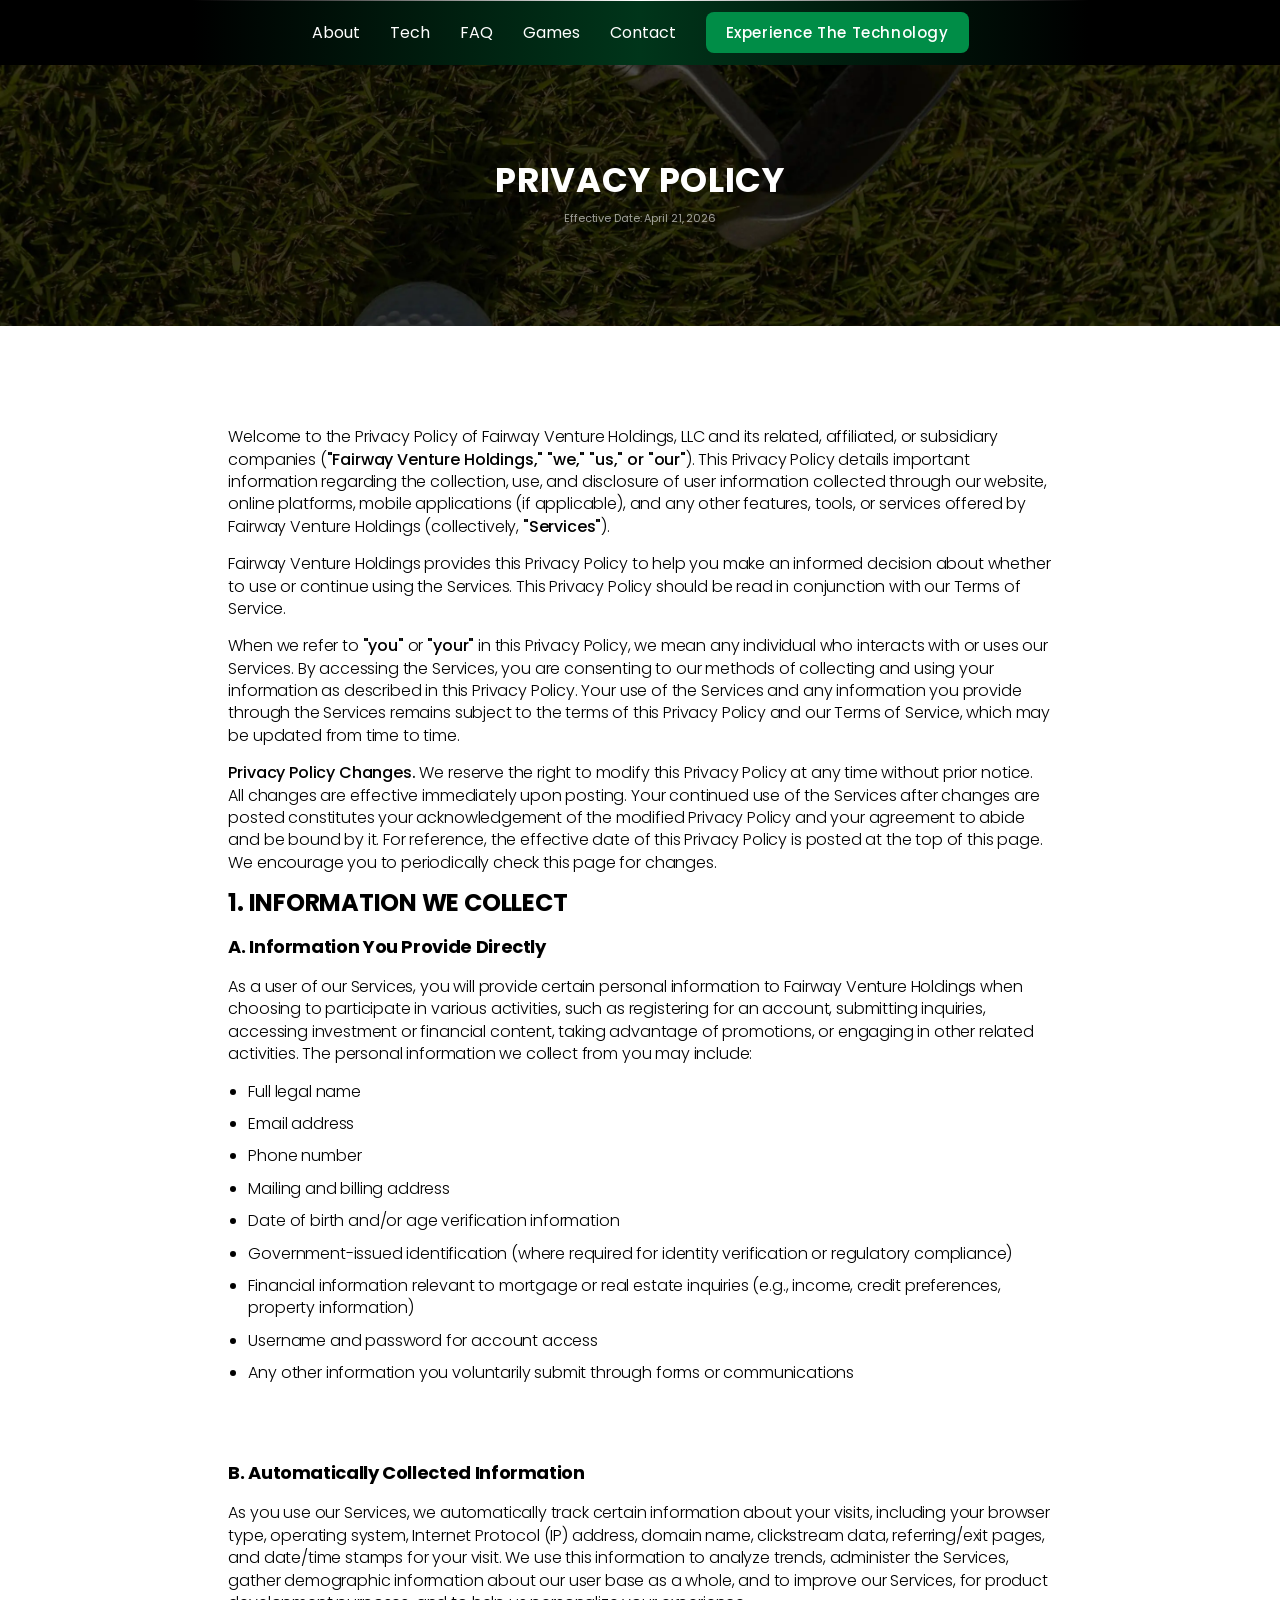
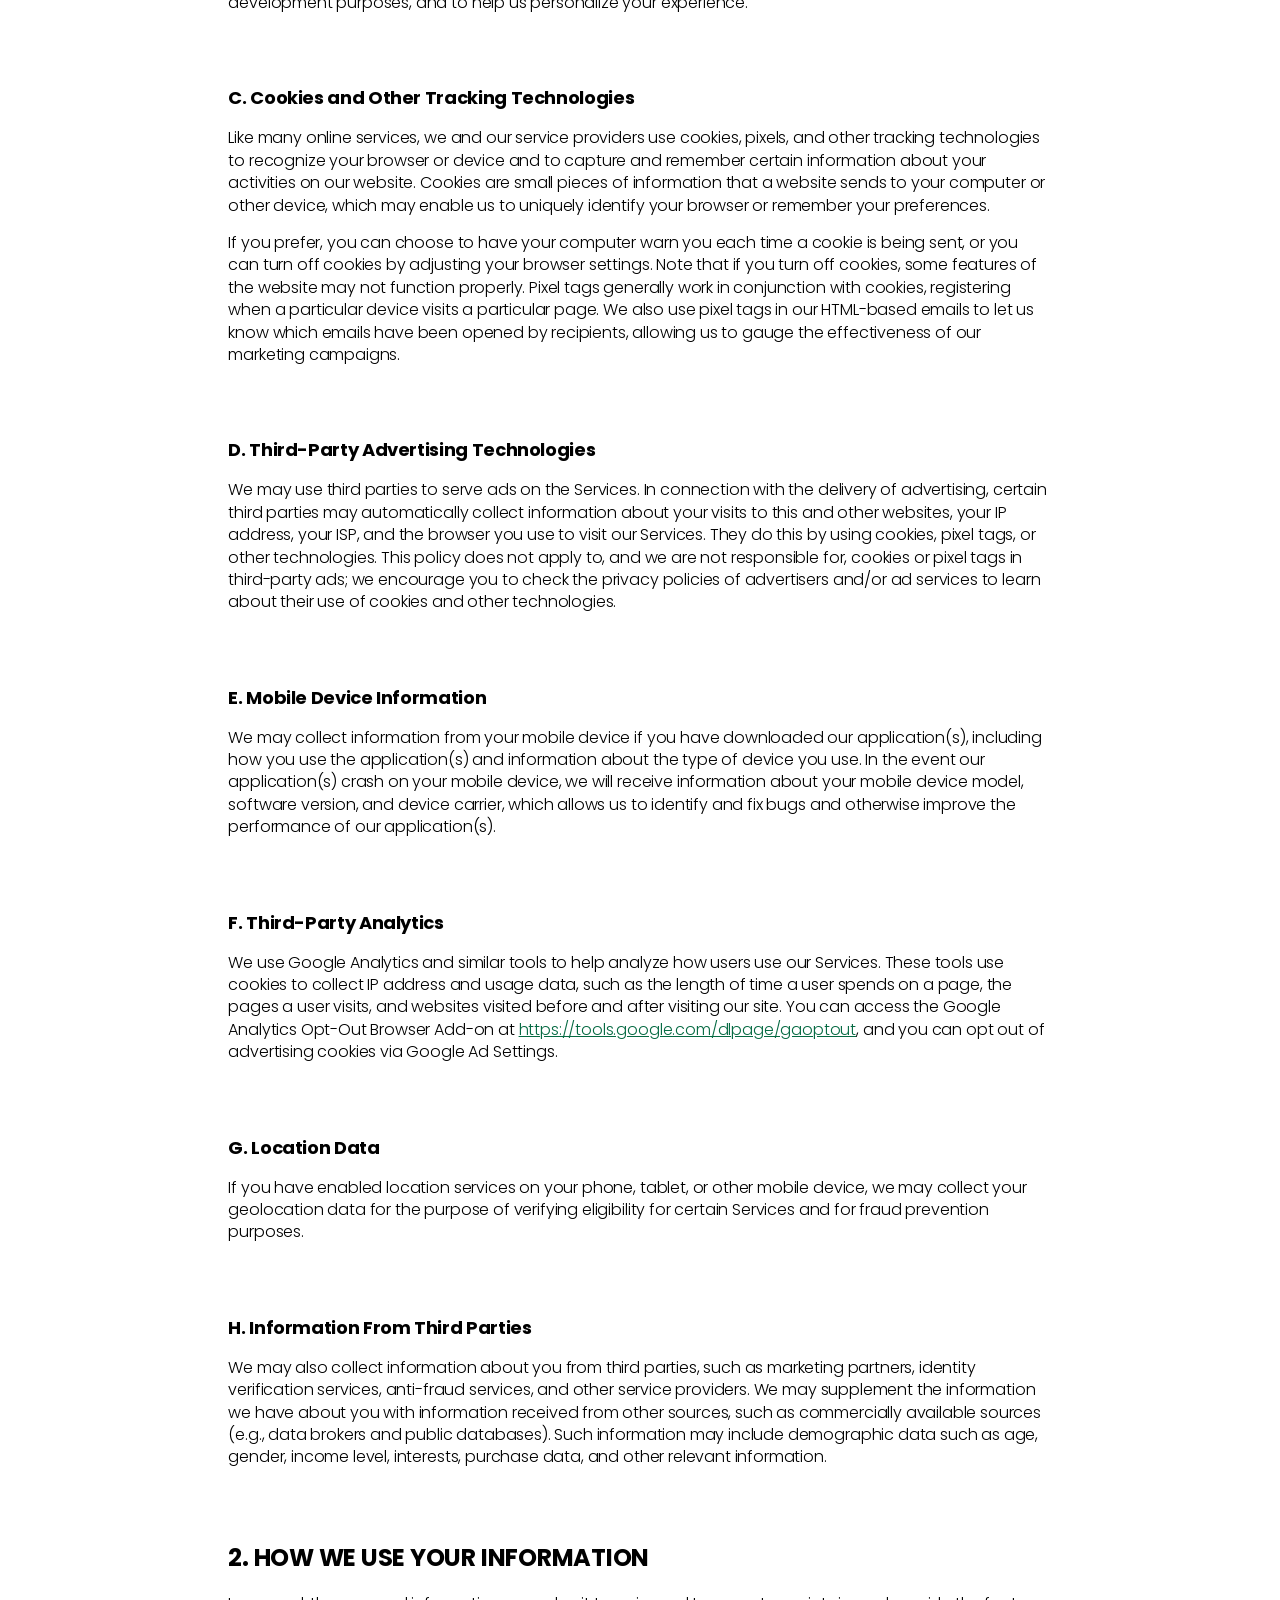
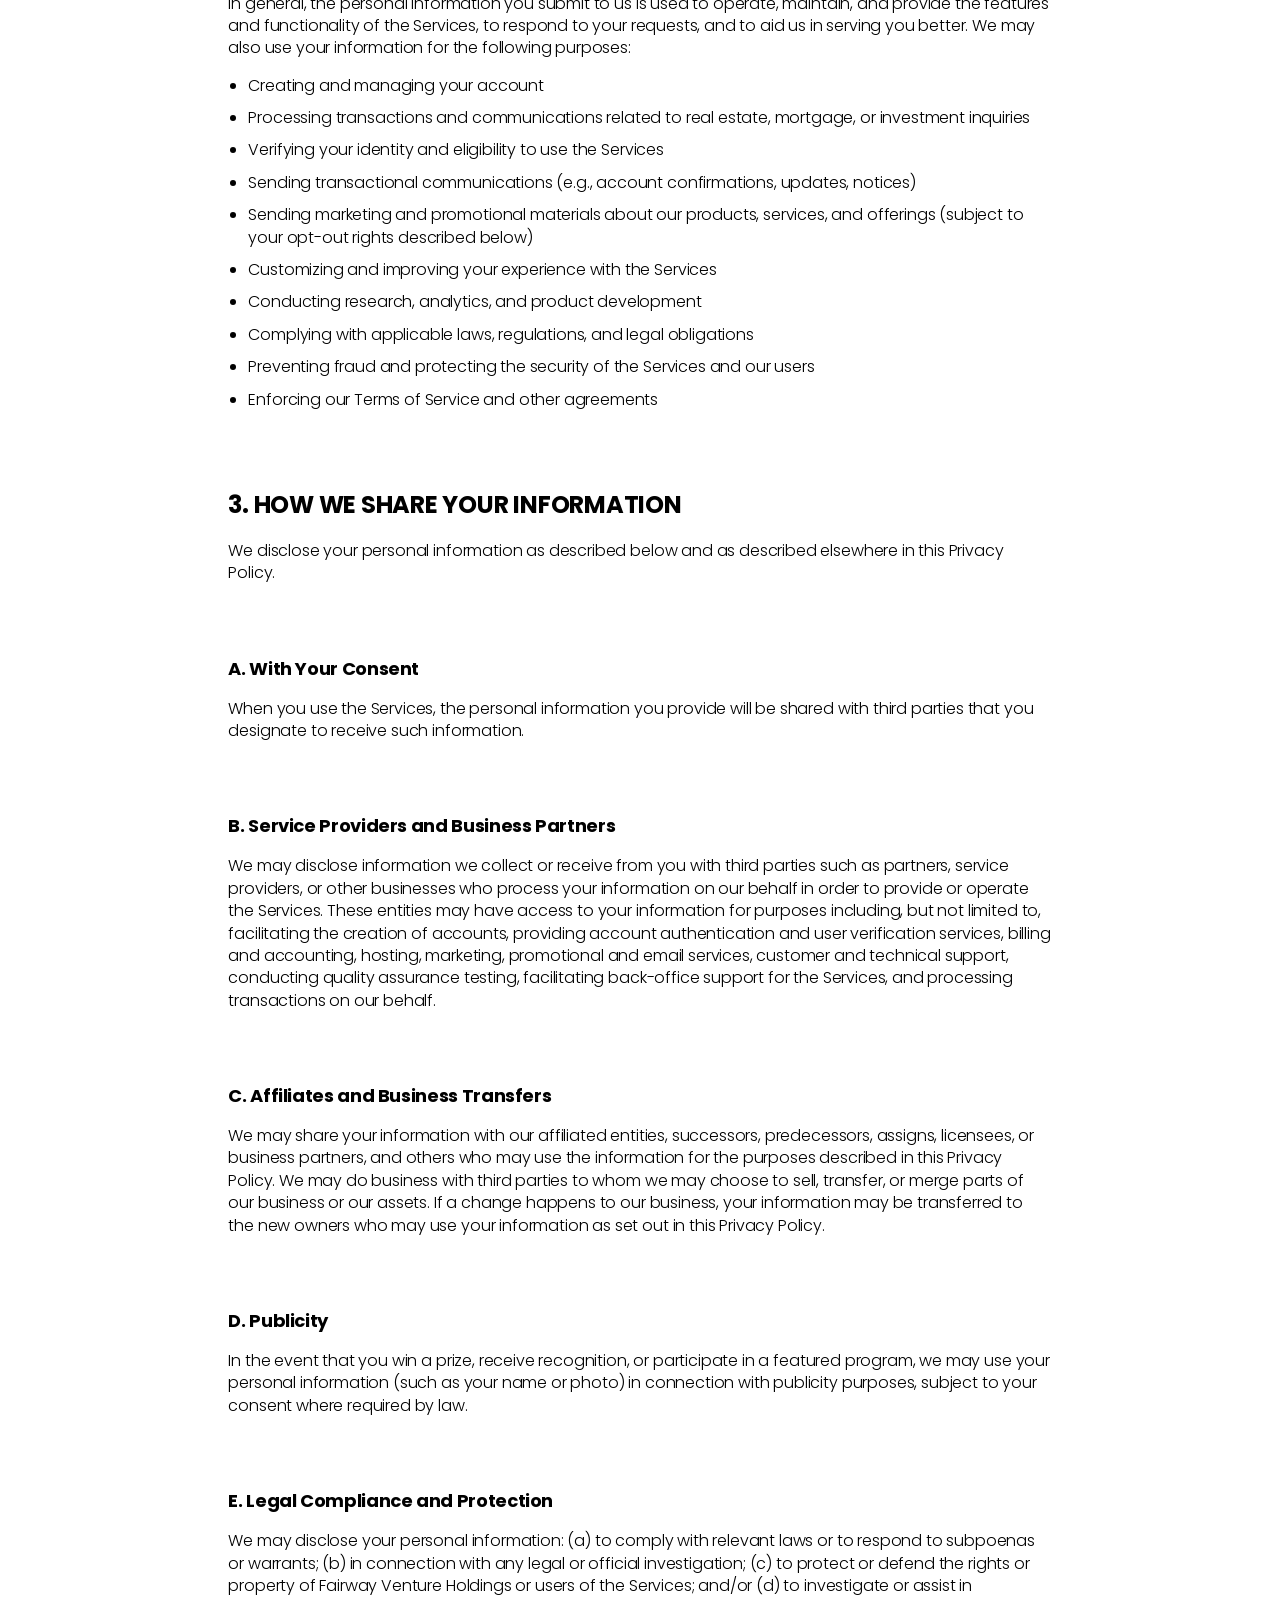
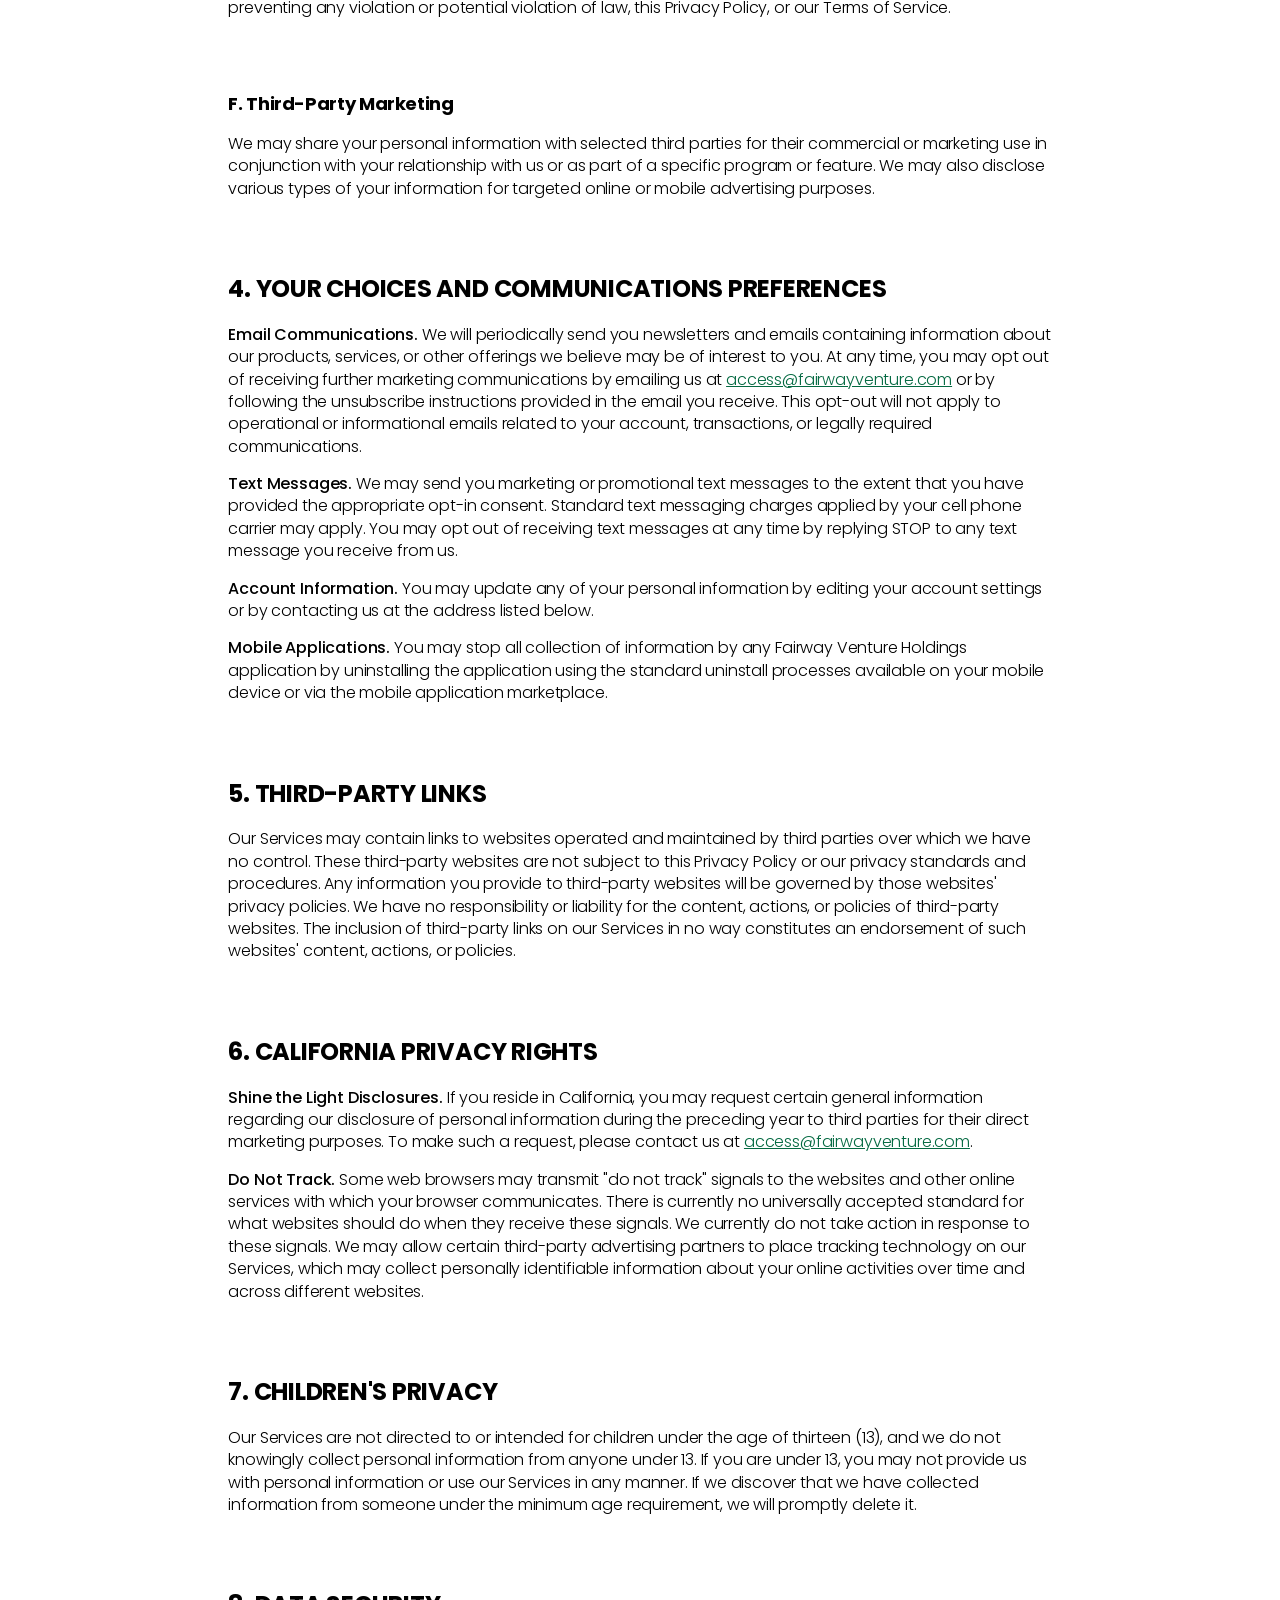
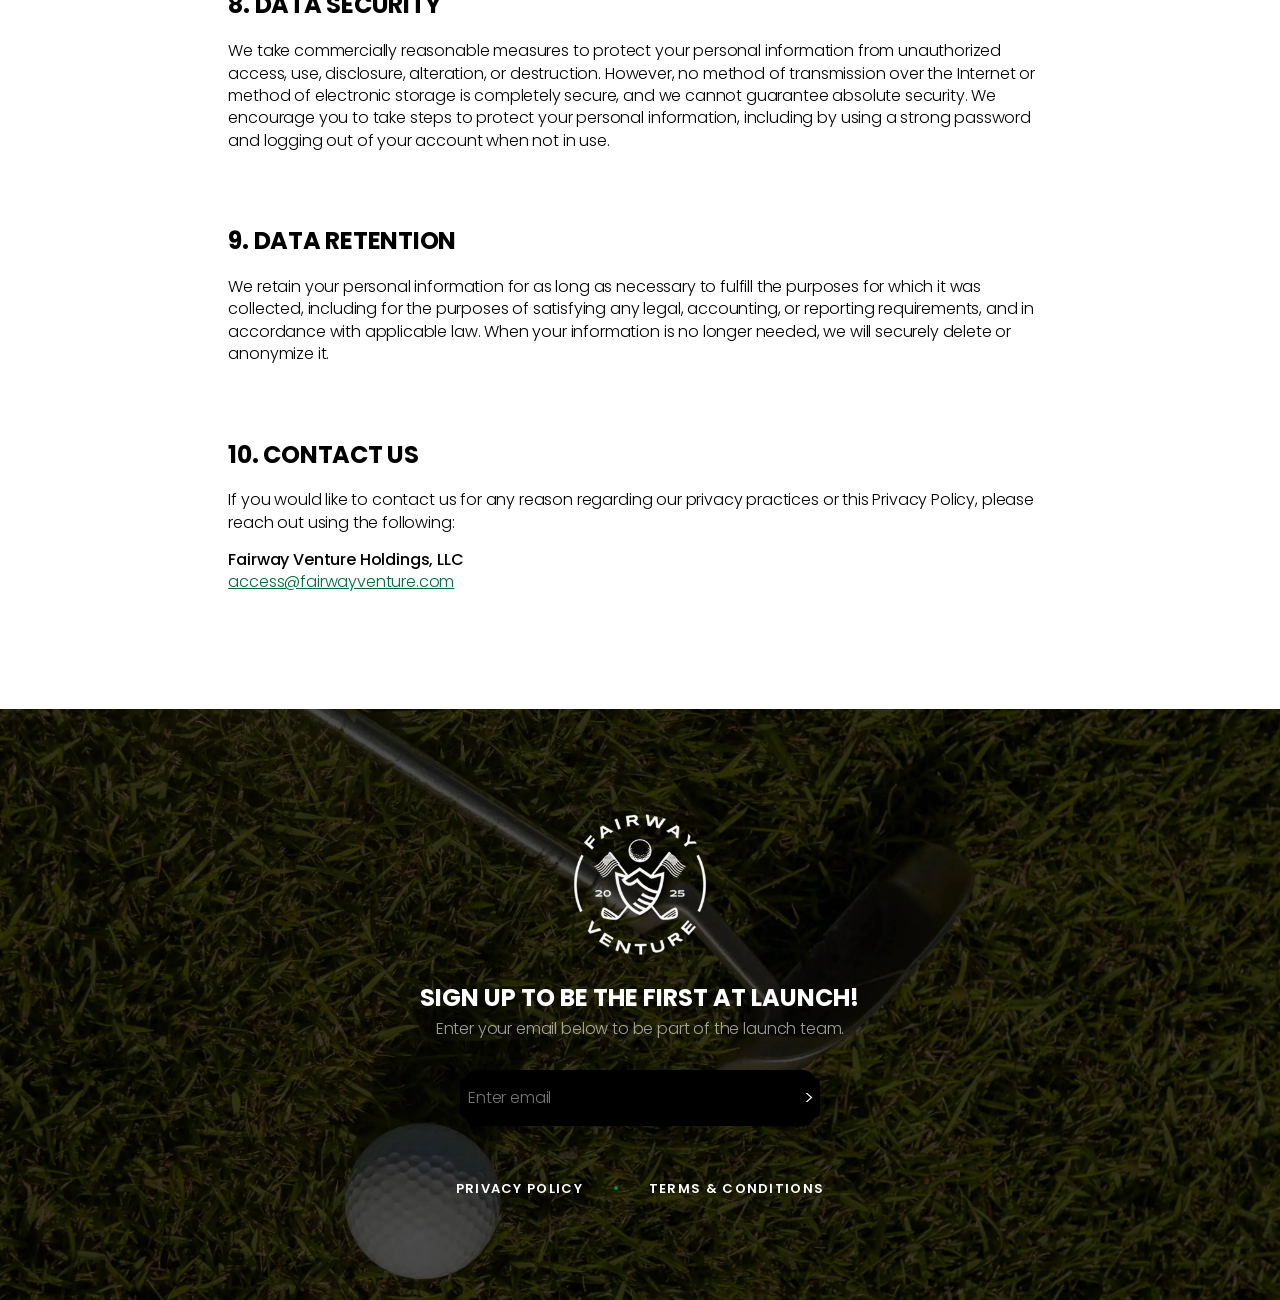
==== commit 3d88a140: "Games Rules section - Mobile - Navigation" ====
--- a/privacy-policy.html
+++ b/privacy-policy.html
@@ -7,7 +7,7 @@
     <title>Fairway Venture  - Privacy Policy</title>
     <meta name="description" content=" ">
     <link rel="shortcut icon" href="/favicon.png" type="image/x-icon">
-    <link rel="stylesheet" href="css/styles.css?v=1.0.1">
+    <link rel="stylesheet" href="css/styles.css?v=1.0.2">
     <link rel="shortcut icon" href="assets/favicon.svg" type="image/x-icon">
 
     <!-- Open Graph / Facebook -->
@@ -36,6 +36,7 @@
                             <a href="/#hero">About</a>
                             <a href="/#technology">Tech</a>
                             <a href="/#faqs">FAQ</a>
+                            <a href="/#games">Games</a>
                             <a href="#footer">Contact</a>
                             <a class="button" target="_blank" href="https://fairwayventure.lucrasports.com">Experience The Technology</a>
                         </div>
--- a/css/styles.css
+++ b/css/styles.css
@@ -4,4 +4,4 @@
  * Copyright 2011-2018 The Bootstrap Authors
  * Copyright 2011-2018 Twitter, Inc.
  * Licensed under MIT (https://github.com/twbs/bootstrap/blob/master/LICENSE)
- */:root{--blue:#007bff;--indigo:#6610f2;--purple:#6f42c1;--pink:#e83e8c;--red:#dc3545;--orange:#fd7e14;--yellow:#ffc107;--green:#28a745;--teal:#20c997;--cyan:#17a2b8;--white:#fff;--gray:#6c757d;--gray-dark:#343a40;--primary:#007bff;--secondary:#6c757d;--success:#28a745;--info:#17a2b8;--warning:#ffc107;--danger:#dc3545;--light:#f8f9fa;--dark:#343a40;--breakpoint-xs:0;--breakpoint-sm:576px;--breakpoint-md:768px;--breakpoint-lg:992px;--breakpoint-xl:1200px;--font-family-sans-serif:-apple-system,BlinkMacSystemFont,"Segoe UI",Roboto,"Helvetica Neue",Arial,sans-serif,"Apple Color Emoji","Segoe UI Emoji","Segoe UI Symbol","Noto Color Emoji";--font-family-monospace:SFMono-Regular,Menlo,Monaco,Consolas,"Liberation Mono","Courier New",monospace}*,:after,:before{-webkit-box-sizing:border-box;box-sizing:border-box}html{font-family:sans-serif;line-height:1.15;-webkit-text-size-adjust:100%;-ms-text-size-adjust:100%;-ms-overflow-style:scrollbar;-webkit-tap-highlight-color:transparent}@-ms-viewport{width:device-width}article,aside,figcaption,figure,footer,header,hgroup,main,nav,section{display:block}body{margin:0;font-family:-apple-system,BlinkMacSystemFont,"Segoe UI",Roboto,"Helvetica Neue",Arial,sans-serif,"Apple Color Emoji","Segoe UI Emoji","Segoe UI Symbol","Noto Color Emoji";font-size:1rem;font-weight:400;line-height:1.5;color:#212529;text-align:left;background-color:#fff}[tabindex="-1"]:focus{outline:0!important}hr{-webkit-box-sizing:content-box;box-sizing:content-box;height:0;overflow:visible}h1,h2,h3,h4,h5,h6{margin-top:0;margin-bottom:0.5rem}p{margin-top:0;margin-bottom:1rem}abbr[data-original-title],abbr[title]{text-decoration:underline;-webkit-text-decoration:underline dotted;text-decoration:underline dotted;cursor:help;border-bottom:0}address{margin-bottom:1rem;font-style:normal;line-height:inherit}dl,ol,ul{margin-top:0;margin-bottom:1rem}ol ol,ol ul,ul ol,ul ul{margin-bottom:0}dt{font-weight:700}dd{margin-bottom:0.5rem;margin-left:0}blockquote{margin:0 0 1rem}dfn{font-style:italic}b,strong{font-weight:bolder}small{font-size:80%}sub,sup{position:relative;font-size:75%;line-height:0;vertical-align:baseline}sub{bottom:-0.25em}sup{top:-0.5em}a{color:#007bff;text-decoration:none;background-color:transparent;-webkit-text-decoration-skip:objects}a:hover{color:#0056b3;text-decoration:underline}a:not([href]):not([tabindex]){color:inherit;text-decoration:none}a:not([href]):not([tabindex]):focus,a:not([href]):not([tabindex]):hover{color:inherit;text-decoration:none}a:not([href]):not([tabindex]):focus{outline:0}code,kbd,pre,samp{font-family:SFMono-Regular,Menlo,Monaco,Consolas,"Liberation Mono","Courier New",monospace;font-size:1em}pre{margin-top:0;margin-bottom:1rem;overflow:auto;-ms-overflow-style:scrollbar}figure{margin:0 0 1rem}img{vertical-align:middle;border-style:none}svg{overflow:hidden;vertical-align:middle}table{border-collapse:collapse}caption{padding-top:0.75rem;padding-bottom:0.75rem;color:#6c757d;text-align:left;caption-side:bottom}th{text-align:inherit}label{display:inline-block;margin-bottom:0.5rem}button{border-radius:0}button:focus{outline:1px dotted;outline:5px auto -webkit-focus-ring-color}button,input,optgroup,select,textarea{margin:0;font-family:inherit;font-size:inherit;line-height:inherit}button,input{overflow:visible}button,select{text-transform:none}[type=reset],[type=submit],button,html [type=button]{-webkit-appearance:button}[type=button]::-moz-focus-inner,[type=reset]::-moz-focus-inner,[type=submit]::-moz-focus-inner,button::-moz-focus-inner{padding:0;border-style:none}input[type=checkbox],input[type=radio]{-webkit-box-sizing:border-box;box-sizing:border-box;padding:0}input[type=date],input[type=datetime-local],input[type=month],input[type=time]{-webkit-appearance:listbox}textarea{overflow:auto;resize:vertical}fieldset{min-width:0;padding:0;margin:0;border:0}legend{display:block;width:100%;max-width:100%;padding:0;margin-bottom:0.5rem;font-size:1.5rem;line-height:inherit;color:inherit;white-space:normal}progress{vertical-align:baseline}[type=number]::-webkit-inner-spin-button,[type=number]::-webkit-outer-spin-button{height:auto}[type=search]{outline-offset:-2px;-webkit-appearance:none}[type=search]::-webkit-search-cancel-button,[type=search]::-webkit-search-decoration{-webkit-appearance:none}::-webkit-file-upload-button{font:inherit;-webkit-appearance:button}output{display:inline-block}summary{display:list-item;cursor:pointer}template{display:none}[hidden]{display:none!important}.h1,.h2,.h3,.h4,.h5,.h6,h1,h2,h3,h4,h5,h6{margin-bottom:0.5rem;font-family:inherit;font-weight:500;line-height:1.2;color:inherit}.h1,h1{font-size:2.5rem}.h2,h2{font-size:2rem}.h3,h3{font-size:1.75rem}.h4,h4{font-size:1.5rem}.h5,h5{font-size:1.25rem}.h6,h6{font-size:1rem}.lead{font-size:1.25rem;font-weight:300}.display-1{font-size:6rem;font-weight:300;line-height:1.2}.display-2{font-size:5.5rem;font-weight:300;line-height:1.2}.display-3{font-size:4.5rem;font-weight:300;line-height:1.2}.display-4{font-size:3.5rem;font-weight:300;line-height:1.2}hr{margin-top:1rem;margin-bottom:1rem;border:0;border-top:1px solid rgba(0,0,0,0.1)}.small,small{font-size:80%;font-weight:400}.mark,mark{padding:0.2em;background-color:#fcf8e3}.list-unstyled{padding-left:0;list-style:none}.list-inline{padding-left:0;list-style:none}.list-inline-item{display:inline-block}.list-inline-item:not(:last-child){margin-right:0.5rem}.initialism{font-size:90%;text-transform:uppercase}.blockquote{margin-bottom:1rem;font-size:1.25rem}.blockquote-footer{display:block;font-size:80%;color:#6c757d}.blockquote-footer:before{content:"— "}.img-fluid{max-width:100%;height:auto}.img-thumbnail{padding:0.25rem;background-color:#fff;border:1px solid #dee2e6;border-radius:0.25rem;max-width:100%;height:auto}.figure{display:inline-block}.figure-img{margin-bottom:0.5rem;line-height:1}.figure-caption{font-size:90%;color:#6c757d}code{font-size:87.5%;color:#e83e8c;word-break:break-word}a>code{color:inherit}kbd{padding:0.2rem 0.4rem;font-size:87.5%;color:#fff;background-color:#212529;border-radius:0.2rem}kbd kbd{padding:0;font-size:100%;font-weight:700}pre{display:block;font-size:87.5%;color:#212529}pre code{font-size:inherit;color:inherit;word-break:normal}.pre-scrollable{max-height:340px;overflow-y:scroll}.container{width:100%;padding-right:15px;padding-left:15px;margin-right:auto;margin-left:auto}@media (min-width:576px){.container{max-width:540px}}@media (min-width:768px){.container{max-width:720px}}@media (min-width:992px){.container{max-width:960px}}@media (min-width:1200px){.container{max-width:1140px}}.container-fluid{width:100%;padding-right:15px;padding-left:15px;margin-right:auto;margin-left:auto}.row{display:-ms-flexbox;display:-webkit-box;display:flex;-ms-flex-wrap:wrap;flex-wrap:wrap;margin-right:-15px;margin-left:-15px}.no-gutters{margin-right:0;margin-left:0}.no-gutters>.col,.no-gutters>[class*=col-]{padding-right:0;padding-left:0}.col,.col-1,.col-10,.col-11,.col-12,.col-2,.col-3,.col-4,.col-5,.col-6,.col-7,.col-8,.col-9,.col-auto,.col-lg,.col-lg-1,.col-lg-10,.col-lg-11,.col-lg-12,.col-lg-2,.col-lg-3,.col-lg-4,.col-lg-5,.col-lg-6,.col-lg-7,.col-lg-8,.col-lg-9,.col-lg-auto,.col-md,.col-md-1,.col-md-10,.col-md-11,.col-md-12,.col-md-2,.col-md-3,.col-md-4,.col-md-5,.col-md-6,.col-md-7,.col-md-8,.col-md-9,.col-md-auto,.col-sm,.col-sm-1,.col-sm-10,.col-sm-11,.col-sm-12,.col-sm-2,.col-sm-3,.col-sm-4,.col-sm-5,.col-sm-6,.col-sm-7,.col-sm-8,.col-sm-9,.col-sm-auto,.col-xl,.col-xl-1,.col-xl-10,.col-xl-11,.col-xl-12,.col-xl-2,.col-xl-3,.col-xl-4,.col-xl-5,.col-xl-6,.col-xl-7,.col-xl-8,.col-xl-9,.col-xl-auto{position:relative;width:100%;min-height:1px;padding-right:15px;padding-left:15px}.col{-ms-flex-preferred-size:0;flex-basis:0;-ms-flex-positive:1;-webkit-box-flex:1;flex-grow:1;max-width:100%}.col-auto{-ms-flex:0 0 auto;-webkit-box-flex:0;flex:0 0 auto;width:auto;max-width:none}.col-1{-ms-flex:0 0 8.333333%;-webkit-box-flex:0;flex:0 0 8.333333%;max-width:8.333333%}.col-2{-ms-flex:0 0 16.666667%;-webkit-box-flex:0;flex:0 0 16.666667%;max-width:16.666667%}.col-3{-ms-flex:0 0 25%;-webkit-box-flex:0;flex:0 0 25%;max-width:25%}.col-4{-ms-flex:0 0 33.333333%;-webkit-box-flex:0;flex:0 0 33.333333%;max-width:33.333333%}.col-5{-ms-flex:0 0 41.666667%;-webkit-box-flex:0;flex:0 0 41.666667%;max-width:41.666667%}.col-6{-ms-flex:0 0 50%;-webkit-box-flex:0;flex:0 0 50%;max-width:50%}.col-7{-ms-flex:0 0 58.333333%;-webkit-box-flex:0;flex:0 0 58.333333%;max-width:58.333333%}.col-8{-ms-flex:0 0 66.666667%;-webkit-box-flex:0;flex:0 0 66.666667%;max-width:66.666667%}.col-9{-ms-flex:0 0 75%;-webkit-box-flex:0;flex:0 0 75%;max-width:75%}.col-10{-ms-flex:0 0 83.333333%;-webkit-box-flex:0;flex:0 0 83.333333%;max-width:83.333333%}.col-11{-ms-flex:0 0 91.666667%;-webkit-box-flex:0;flex:0 0 91.666667%;max-width:91.666667%}.col-12{-ms-flex:0 0 100%;-webkit-box-flex:0;flex:0 0 100%;max-width:100%}.order-first{-ms-flex-order:-1;-webkit-box-ordinal-group:0;order:-1}.order-last{-ms-flex-order:13;-webkit-box-ordinal-group:14;order:13}.order-0{-ms-flex-order:0;-webkit-box-ordinal-group:1;order:0}.order-1{-ms-flex-order:1;-webkit-box-ordinal-group:2;order:1}.order-2{-ms-flex-order:2;-webkit-box-ordinal-group:3;order:2}.order-3{-ms-flex-order:3;-webkit-box-ordinal-group:4;order:3}.order-4{-ms-flex-order:4;-webkit-box-ordinal-group:5;order:4}.order-5{-ms-flex-order:5;-webkit-box-ordinal-group:6;order:5}.order-6{-ms-flex-order:6;-webkit-box-ordinal-group:7;order:6}.order-7{-ms-flex-order:7;-webkit-box-ordinal-group:8;order:7}.order-8{-ms-flex-order:8;-webkit-box-ordinal-group:9;order:8}.order-9{-ms-flex-order:9;-webkit-box-ordinal-group:10;order:9}.order-10{-ms-flex-order:10;-webkit-box-ordinal-group:11;order:10}.order-11{-ms-flex-order:11;-webkit-box-ordinal-group:12;order:11}.order-12{-ms-flex-order:12;-webkit-box-ordinal-group:13;order:12}.offset-1{margin-left:8.333333%}.offset-2{margin-left:16.666667%}.offset-3{margin-left:25%}.offset-4{margin-left:33.333333%}.offset-5{margin-left:41.666667%}.offset-6{margin-left:50%}.offset-7{margin-left:58.333333%}.offset-8{margin-left:66.666667%}.offset-9{margin-left:75%}.offset-10{margin-left:83.333333%}.offset-11{margin-left:91.666667%}@media (min-width:576px){.col-sm{-ms-flex-preferred-size:0;flex-basis:0;-ms-flex-positive:1;-webkit-box-flex:1;flex-grow:1;max-width:100%}.col-sm-auto{-ms-flex:0 0 auto;-webkit-box-flex:0;flex:0 0 auto;width:auto;max-width:none}.col-sm-1{-ms-flex:0 0 8.333333%;-webkit-box-flex:0;flex:0 0 8.333333%;max-width:8.333333%}.col-sm-2{-ms-flex:0 0 16.666667%;-webkit-box-flex:0;flex:0 0 16.666667%;max-width:16.666667%}.col-sm-3{-ms-flex:0 0 25%;-webkit-box-flex:0;flex:0 0 25%;max-width:25%}.col-sm-4{-ms-flex:0 0 33.333333%;-webkit-box-flex:0;flex:0 0 33.333333%;max-width:33.333333%}.col-sm-5{-ms-flex:0 0 41.666667%;-webkit-box-flex:0;flex:0 0 41.666667%;max-width:41.666667%}.col-sm-6{-ms-flex:0 0 50%;-webkit-box-flex:0;flex:0 0 50%;max-width:50%}.col-sm-7{-ms-flex:0 0 58.333333%;-webkit-box-flex:0;flex:0 0 58.333333%;max-width:58.333333%}.col-sm-8{-ms-flex:0 0 66.666667%;-webkit-box-flex:0;flex:0 0 66.666667%;max-width:66.666667%}.col-sm-9{-ms-flex:0 0 75%;-webkit-box-flex:0;flex:0 0 75%;max-width:75%}.col-sm-10{-ms-flex:0 0 83.333333%;-webkit-box-flex:0;flex:0 0 83.333333%;max-width:83.333333%}.col-sm-11{-ms-flex:0 0 91.666667%;-webkit-box-flex:0;flex:0 0 91.666667%;max-width:91.666667%}.col-sm-12{-ms-flex:0 0 100%;-webkit-box-flex:0;flex:0 0 100%;max-width:100%}.order-sm-first{-ms-flex-order:-1;-webkit-box-ordinal-group:0;order:-1}.order-sm-last{-ms-flex-order:13;-webkit-box-ordinal-group:14;order:13}.order-sm-0{-ms-flex-order:0;-webkit-box-ordinal-group:1;order:0}.order-sm-1{-ms-flex-order:1;-webkit-box-ordinal-group:2;order:1}.order-sm-2{-ms-flex-order:2;-webkit-box-ordinal-group:3;order:2}.order-sm-3{-ms-flex-order:3;-webkit-box-ordinal-group:4;order:3}.order-sm-4{-ms-flex-order:4;-webkit-box-ordinal-group:5;order:4}.order-sm-5{-ms-flex-order:5;-webkit-box-ordinal-group:6;order:5}.order-sm-6{-ms-flex-order:6;-webkit-box-ordinal-group:7;order:6}.order-sm-7{-ms-flex-order:7;-webkit-box-ordinal-group:8;order:7}.order-sm-8{-ms-flex-order:8;-webkit-box-ordinal-group:9;order:8}.order-sm-9{-ms-flex-order:9;-webkit-box-ordinal-group:10;order:9}.order-sm-10{-ms-flex-order:10;-webkit-box-ordinal-group:11;order:10}.order-sm-11{-ms-flex-order:11;-webkit-box-ordinal-group:12;order:11}.order-sm-12{-ms-flex-order:12;-webkit-box-ordinal-group:13;order:12}.offset-sm-0{margin-left:0}.offset-sm-1{margin-left:8.333333%}.offset-sm-2{margin-left:16.666667%}.offset-sm-3{margin-left:25%}.offset-sm-4{margin-left:33.333333%}.offset-sm-5{margin-left:41.666667%}.offset-sm-6{margin-left:50%}.offset-sm-7{margin-left:58.333333%}.offset-sm-8{margin-left:66.666667%}.offset-sm-9{margin-left:75%}.offset-sm-10{margin-left:83.333333%}.offset-sm-11{margin-left:91.666667%}}@media (min-width:768px){.col-md{-ms-flex-preferred-size:0;flex-basis:0;-ms-flex-positive:1;-webkit-box-flex:1;flex-grow:1;max-width:100%}.col-md-auto{-ms-flex:0 0 auto;-webkit-box-flex:0;flex:0 0 auto;width:auto;max-width:none}.col-md-1{-ms-flex:0 0 8.333333%;-webkit-box-flex:0;flex:0 0 8.333333%;max-width:8.333333%}.col-md-2{-ms-flex:0 0 16.666667%;-webkit-box-flex:0;flex:0 0 16.666667%;max-width:16.666667%}.col-md-3{-ms-flex:0 0 25%;-webkit-box-flex:0;flex:0 0 25%;max-width:25%}.col-md-4{-ms-flex:0 0 33.333333%;-webkit-box-flex:0;flex:0 0 33.333333%;max-width:33.333333%}.col-md-5{-ms-flex:0 0 41.666667%;-webkit-box-flex:0;flex:0 0 41.666667%;max-width:41.666667%}.col-md-6{-ms-flex:0 0 50%;-webkit-box-flex:0;flex:0 0 50%;max-width:50%}.col-md-7{-ms-flex:0 0 58.333333%;-webkit-box-flex:0;flex:0 0 58.333333%;max-width:58.333333%}.col-md-8{-ms-flex:0 0 66.666667%;-webkit-box-flex:0;flex:0 0 66.666667%;max-width:66.666667%}.col-md-9{-ms-flex:0 0 75%;-webkit-box-flex:0;flex:0 0 75%;max-width:75%}.col-md-10{-ms-flex:0 0 83.333333%;-webkit-box-flex:0;flex:0 0 83.333333%;max-width:83.333333%}.col-md-11{-ms-flex:0 0 91.666667%;-webkit-box-flex:0;flex:0 0 91.666667%;max-width:91.666667%}.col-md-12{-ms-flex:0 0 100%;-webkit-box-flex:0;flex:0 0 100%;max-width:100%}.order-md-first{-ms-flex-order:-1;-webkit-box-ordinal-group:0;order:-1}.order-md-last{-ms-flex-order:13;-webkit-box-ordinal-group:14;order:13}.order-md-0{-ms-flex-order:0;-webkit-box-ordinal-group:1;order:0}.order-md-1{-ms-flex-order:1;-webkit-box-ordinal-group:2;order:1}.order-md-2{-ms-flex-order:2;-webkit-box-ordinal-group:3;order:2}.order-md-3{-ms-flex-order:3;-webkit-box-ordinal-group:4;order:3}.order-md-4{-ms-flex-order:4;-webkit-box-ordinal-group:5;order:4}.order-md-5{-ms-flex-order:5;-webkit-box-ordinal-group:6;order:5}.order-md-6{-ms-flex-order:6;-webkit-box-ordinal-group:7;order:6}.order-md-7{-ms-flex-order:7;-webkit-box-ordinal-group:8;order:7}.order-md-8{-ms-flex-order:8;-webkit-box-ordinal-group:9;order:8}.order-md-9{-ms-flex-order:9;-webkit-box-ordinal-group:10;order:9}.order-md-10{-ms-flex-order:10;-webkit-box-ordinal-group:11;order:10}.order-md-11{-ms-flex-order:11;-webkit-box-ordinal-group:12;order:11}.order-md-12{-ms-flex-order:12;-webkit-box-ordinal-group:13;order:12}.offset-md-0{margin-left:0}.offset-md-1{margin-left:8.333333%}.offset-md-2{margin-left:16.666667%}.offset-md-3{margin-left:25%}.offset-md-4{margin-left:33.333333%}.offset-md-5{margin-left:41.666667%}.offset-md-6{margin-left:50%}.offset-md-7{margin-left:58.333333%}.offset-md-8{margin-left:66.666667%}.offset-md-9{margin-left:75%}.offset-md-10{margin-left:83.333333%}.offset-md-11{margin-left:91.666667%}}@media (min-width:992px){.col-lg{-ms-flex-preferred-size:0;flex-basis:0;-ms-flex-positive:1;-webkit-box-flex:1;flex-grow:1;max-width:100%}.col-lg-auto{-ms-flex:0 0 auto;-webkit-box-flex:0;flex:0 0 auto;width:auto;max-width:none}.col-lg-1{-ms-flex:0 0 8.333333%;-webkit-box-flex:0;flex:0 0 8.333333%;max-width:8.333333%}.col-lg-2{-ms-flex:0 0 16.666667%;-webkit-box-flex:0;flex:0 0 16.666667%;max-width:16.666667%}.col-lg-3{-ms-flex:0 0 25%;-webkit-box-flex:0;flex:0 0 25%;max-width:25%}.col-lg-4{-ms-flex:0 0 33.333333%;-webkit-box-flex:0;flex:0 0 33.333333%;max-width:33.333333%}.col-lg-5{-ms-flex:0 0 41.666667%;-webkit-box-flex:0;flex:0 0 41.666667%;max-width:41.666667%}.col-lg-6{-ms-flex:0 0 50%;-webkit-box-flex:0;flex:0 0 50%;max-width:50%}.col-lg-7{-ms-flex:0 0 58.333333%;-webkit-box-flex:0;flex:0 0 58.333333%;max-width:58.333333%}.col-lg-8{-ms-flex:0 0 66.666667%;-webkit-box-flex:0;flex:0 0 66.666667%;max-width:66.666667%}.col-lg-9{-ms-flex:0 0 75%;-webkit-box-flex:0;flex:0 0 75%;max-width:75%}.col-lg-10{-ms-flex:0 0 83.333333%;-webkit-box-flex:0;flex:0 0 83.333333%;max-width:83.333333%}.col-lg-11{-ms-flex:0 0 91.666667%;-webkit-box-flex:0;flex:0 0 91.666667%;max-width:91.666667%}.col-lg-12{-ms-flex:0 0 100%;-webkit-box-flex:0;flex:0 0 100%;max-width:100%}.order-lg-first{-ms-flex-order:-1;-webkit-box-ordinal-group:0;order:-1}.order-lg-last{-ms-flex-order:13;-webkit-box-ordinal-group:14;order:13}.order-lg-0{-ms-flex-order:0;-webkit-box-ordinal-group:1;order:0}.order-lg-1{-ms-flex-order:1;-webkit-box-ordinal-group:2;order:1}.order-lg-2{-ms-flex-order:2;-webkit-box-ordinal-group:3;order:2}.order-lg-3{-ms-flex-order:3;-webkit-box-ordinal-group:4;order:3}.order-lg-4{-ms-flex-order:4;-webkit-box-ordinal-group:5;order:4}.order-lg-5{-ms-flex-order:5;-webkit-box-ordinal-group:6;order:5}.order-lg-6{-ms-flex-order:6;-webkit-box-ordinal-group:7;order:6}.order-lg-7{-ms-flex-order:7;-webkit-box-ordinal-group:8;order:7}.order-lg-8{-ms-flex-order:8;-webkit-box-ordinal-group:9;order:8}.order-lg-9{-ms-flex-order:9;-webkit-box-ordinal-group:10;order:9}.order-lg-10{-ms-flex-order:10;-webkit-box-ordinal-group:11;order:10}.order-lg-11{-ms-flex-order:11;-webkit-box-ordinal-group:12;order:11}.order-lg-12{-ms-flex-order:12;-webkit-box-ordinal-group:13;order:12}.offset-lg-0{margin-left:0}.offset-lg-1{margin-left:8.333333%}.offset-lg-2{margin-left:16.666667%}.offset-lg-3{margin-left:25%}.offset-lg-4{margin-left:33.333333%}.offset-lg-5{margin-left:41.666667%}.offset-lg-6{margin-left:50%}.offset-lg-7{margin-left:58.333333%}.offset-lg-8{margin-left:66.666667%}.offset-lg-9{margin-left:75%}.offset-lg-10{margin-left:83.333333%}.offset-lg-11{margin-left:91.666667%}}@media (min-width:1200px){.col-xl{-ms-flex-preferred-size:0;flex-basis:0;-ms-flex-positive:1;-webkit-box-flex:1;flex-grow:1;max-width:100%}.col-xl-auto{-ms-flex:0 0 auto;-webkit-box-flex:0;flex:0 0 auto;width:auto;max-width:none}.col-xl-1{-ms-flex:0 0 8.333333%;-webkit-box-flex:0;flex:0 0 8.333333%;max-width:8.333333%}.col-xl-2{-ms-flex:0 0 16.666667%;-webkit-box-flex:0;flex:0 0 16.666667%;max-width:16.666667%}.col-xl-3{-ms-flex:0 0 25%;-webkit-box-flex:0;flex:0 0 25%;max-width:25%}.col-xl-4{-ms-flex:0 0 33.333333%;-webkit-box-flex:0;flex:0 0 33.333333%;max-width:33.333333%}.col-xl-5{-ms-flex:0 0 41.666667%;-webkit-box-flex:0;flex:0 0 41.666667%;max-width:41.666667%}.col-xl-6{-ms-flex:0 0 50%;-webkit-box-flex:0;flex:0 0 50%;max-width:50%}.col-xl-7{-ms-flex:0 0 58.333333%;-webkit-box-flex:0;flex:0 0 58.333333%;max-width:58.333333%}.col-xl-8{-ms-flex:0 0 66.666667%;-webkit-box-flex:0;flex:0 0 66.666667%;max-width:66.666667%}.col-xl-9{-ms-flex:0 0 75%;-webkit-box-flex:0;flex:0 0 75%;max-width:75%}.col-xl-10{-ms-flex:0 0 83.333333%;-webkit-box-flex:0;flex:0 0 83.333333%;max-width:83.333333%}.col-xl-11{-ms-flex:0 0 91.666667%;-webkit-box-flex:0;flex:0 0 91.666667%;max-width:91.666667%}.col-xl-12{-ms-flex:0 0 100%;-webkit-box-flex:0;flex:0 0 100%;max-width:100%}.order-xl-first{-ms-flex-order:-1;-webkit-box-ordinal-group:0;order:-1}.order-xl-last{-ms-flex-order:13;-webkit-box-ordinal-group:14;order:13}.order-xl-0{-ms-flex-order:0;-webkit-box-ordinal-group:1;order:0}.order-xl-1{-ms-flex-order:1;-webkit-box-ordinal-group:2;order:1}.order-xl-2{-ms-flex-order:2;-webkit-box-ordinal-group:3;order:2}.order-xl-3{-ms-flex-order:3;-webkit-box-ordinal-group:4;order:3}.order-xl-4{-ms-flex-order:4;-webkit-box-ordinal-group:5;order:4}.order-xl-5{-ms-flex-order:5;-webkit-box-ordinal-group:6;order:5}.order-xl-6{-ms-flex-order:6;-webkit-box-ordinal-group:7;order:6}.order-xl-7{-ms-flex-order:7;-webkit-box-ordinal-group:8;order:7}.order-xl-8{-ms-flex-order:8;-webkit-box-ordinal-group:9;order:8}.order-xl-9{-ms-flex-order:9;-webkit-box-ordinal-group:10;order:9}.order-xl-10{-ms-flex-order:10;-webkit-box-ordinal-group:11;order:10}.order-xl-11{-ms-flex-order:11;-webkit-box-ordinal-group:12;order:11}.order-xl-12{-ms-flex-order:12;-webkit-box-ordinal-group:13;order:12}.offset-xl-0{margin-left:0}.offset-xl-1{margin-left:8.333333%}.offset-xl-2{margin-left:16.666667%}.offset-xl-3{margin-left:25%}.offset-xl-4{margin-left:33.333333%}.offset-xl-5{margin-left:41.666667%}.offset-xl-6{margin-left:50%}.offset-xl-7{margin-left:58.333333%}.offset-xl-8{margin-left:66.666667%}.offset-xl-9{margin-left:75%}.offset-xl-10{margin-left:83.333333%}.offset-xl-11{margin-left:91.666667%}}.table{width:100%;margin-bottom:1rem;background-color:transparent}.table td,.table th{padding:0.75rem;vertical-align:top;border-top:1px solid #dee2e6}.table thead th{vertical-align:bottom;border-bottom:2px solid #dee2e6}.table tbody+tbody{border-top:2px solid #dee2e6}.table .table{background-color:#fff}.table-sm td,.table-sm th{padding:0.3rem}.table-bordered{border:1px solid #dee2e6}.table-bordered td,.table-bordered th{border:1px solid #dee2e6}.table-bordered thead td,.table-bordered thead th{border-bottom-width:2px}.table-borderless tbody+tbody,.table-borderless td,.table-borderless th,.table-borderless thead th{border:0}.table-striped tbody tr:nth-of-type(odd){background-color:rgba(0,0,0,0.05)}.table-hover tbody tr:hover{background-color:rgba(0,0,0,0.075)}.table-primary,.table-primary>td,.table-primary>th{background-color:#b8daff}.table-hover .table-primary:hover{background-color:#9fcdff}.table-hover .table-primary:hover>td,.table-hover .table-primary:hover>th{background-color:#9fcdff}.table-secondary,.table-secondary>td,.table-secondary>th{background-color:#d6d8db}.table-hover .table-secondary:hover{background-color:#c8cbcf}.table-hover .table-secondary:hover>td,.table-hover .table-secondary:hover>th{background-color:#c8cbcf}.table-success,.table-success>td,.table-success>th{background-color:#c3e6cb}.table-hover .table-success:hover{background-color:#b1dfbb}.table-hover .table-success:hover>td,.table-hover .table-success:hover>th{background-color:#b1dfbb}.table-info,.table-info>td,.table-info>th{background-color:#bee5eb}.table-hover .table-info:hover{background-color:#abdde5}.table-hover .table-info:hover>td,.table-hover .table-info:hover>th{background-color:#abdde5}.table-warning,.table-warning>td,.table-warning>th{background-color:#ffeeba}.table-hover .table-warning:hover{background-color:#ffe8a1}.table-hover .table-warning:hover>td,.table-hover .table-warning:hover>th{background-color:#ffe8a1}.table-danger,.table-danger>td,.table-danger>th{background-color:#f5c6cb}.table-hover .table-danger:hover{background-color:#f1b0b7}.table-hover .table-danger:hover>td,.table-hover .table-danger:hover>th{background-color:#f1b0b7}.table-light,.table-light>td,.table-light>th{background-color:#fdfdfe}.table-hover .table-light:hover{background-color:#ececf6}.table-hover .table-light:hover>td,.table-hover .table-light:hover>th{background-color:#ececf6}.table-dark,.table-dark>td,.table-dark>th{background-color:#c6c8ca}.table-hover .table-dark:hover{background-color:#b9bbbe}.table-hover .table-dark:hover>td,.table-hover .table-dark:hover>th{background-color:#b9bbbe}.table-active,.table-active>td,.table-active>th{background-color:rgba(0,0,0,0.075)}.table-hover .table-active:hover{background-color:rgba(0,0,0,0.075)}.table-hover .table-active:hover>td,.table-hover .table-active:hover>th{background-color:rgba(0,0,0,0.075)}.table .thead-dark th{color:#fff;background-color:#212529;border-color:#32383e}.table .thead-light th{color:#495057;background-color:#e9ecef;border-color:#dee2e6}.table-dark{color:#fff;background-color:#212529}.table-dark td,.table-dark th,.table-dark thead th{border-color:#32383e}.table-dark.table-bordered{border:0}.table-dark.table-striped tbody tr:nth-of-type(odd){background-color:rgba(255,255,255,0.05)}.table-dark.table-hover tbody tr:hover{background-color:rgba(255,255,255,0.075)}@media (max-width:575.98px){.table-responsive-sm{display:block;width:100%;overflow-x:auto;-webkit-overflow-scrolling:touch;-ms-overflow-style:-ms-autohiding-scrollbar}.table-responsive-sm>.table-bordered{border:0}}@media (max-width:767.98px){.table-responsive-md{display:block;width:100%;overflow-x:auto;-webkit-overflow-scrolling:touch;-ms-overflow-style:-ms-autohiding-scrollbar}.table-responsive-md>.table-bordered{border:0}}@media (max-width:991.98px){.table-responsive-lg{display:block;width:100%;overflow-x:auto;-webkit-overflow-scrolling:touch;-ms-overflow-style:-ms-autohiding-scrollbar}.table-responsive-lg>.table-bordered{border:0}}@media (max-width:1199.98px){.table-responsive-xl{display:block;width:100%;overflow-x:auto;-webkit-overflow-scrolling:touch;-ms-overflow-style:-ms-autohiding-scrollbar}.table-responsive-xl>.table-bordered{border:0}}.table-responsive{display:block;width:100%;overflow-x:auto;-webkit-overflow-scrolling:touch;-ms-overflow-style:-ms-autohiding-scrollbar}.table-responsive>.table-bordered{border:0}.form-control{display:block;width:100%;height:calc(2.25rem + 2px);padding:0.375rem 0.75rem;font-size:1rem;line-height:1.5;color:#495057;background-color:#fff;background-clip:padding-box;border:1px solid #ced4da;border-radius:0.25rem;-webkit-transition:border-color 0.15s ease-in-out,-webkit-box-shadow 0.15s ease-in-out;transition:border-color 0.15s ease-in-out,-webkit-box-shadow 0.15s ease-in-out;transition:border-color 0.15s ease-in-out,box-shadow 0.15s ease-in-out;transition:border-color 0.15s ease-in-out,box-shadow 0.15s ease-in-out,-webkit-box-shadow 0.15s ease-in-out}@media screen and (prefers-reduced-motion:reduce){.form-control{-webkit-transition:none;transition:none}}.form-control::-ms-expand{background-color:transparent;border:0}.form-control:focus{color:#495057;background-color:#fff;border-color:#80bdff;outline:0;-webkit-box-shadow:0 0 0 0.2rem rgba(0,123,255,0.25);box-shadow:0 0 0 0.2rem rgba(0,123,255,0.25)}.form-control::-webkit-input-placeholder{color:#6c757d;opacity:1}.form-control::-moz-placeholder{color:#6c757d;opacity:1}.form-control:-ms-input-placeholder{color:#6c757d;opacity:1}.form-control::-ms-input-placeholder{color:#6c757d;opacity:1}.form-control::placeholder{color:#6c757d;opacity:1}.form-control:disabled,.form-control[readonly]{background-color:#e9ecef;opacity:1}select.form-control:focus::-ms-value{color:#495057;background-color:#fff}.form-control-file,.form-control-range{display:block;width:100%}.col-form-label{padding-top:calc(0.375rem + 1px);padding-bottom:calc(0.375rem + 1px);margin-bottom:0;font-size:inherit;line-height:1.5}.col-form-label-lg{padding-top:calc(0.5rem + 1px);padding-bottom:calc(0.5rem + 1px);font-size:1.25rem;line-height:1.5}.col-form-label-sm{padding-top:calc(0.25rem + 1px);padding-bottom:calc(0.25rem + 1px);font-size:0.875rem;line-height:1.5}.form-control-plaintext{display:block;width:100%;padding-top:0.375rem;padding-bottom:0.375rem;margin-bottom:0;line-height:1.5;color:#212529;background-color:transparent;border:solid transparent;border-width:1px 0}.form-control-plaintext.form-control-lg,.form-control-plaintext.form-control-sm{padding-right:0;padding-left:0}.form-control-sm{height:calc(1.8125rem + 2px);padding:0.25rem 0.5rem;font-size:0.875rem;line-height:1.5;border-radius:0.2rem}.form-control-lg{height:calc(2.875rem + 2px);padding:0.5rem 1rem;font-size:1.25rem;line-height:1.5;border-radius:0.3rem}select.form-control[multiple],select.form-control[size]{height:auto}textarea.form-control{height:auto}.form-group{margin-bottom:1rem}.form-text{display:block;margin-top:0.25rem}.form-row{display:-ms-flexbox;display:-webkit-box;display:flex;-ms-flex-wrap:wrap;flex-wrap:wrap;margin-right:-5px;margin-left:-5px}.form-row>.col,.form-row>[class*=col-]{padding-right:5px;padding-left:5px}.form-check{position:relative;display:block;padding-left:1.25rem}.form-check-input{position:absolute;margin-top:0.3rem;margin-left:-1.25rem}.form-check-input:disabled~.form-check-label{color:#6c757d}.form-check-label{margin-bottom:0}.form-check-inline{display:-ms-inline-flexbox;display:-webkit-inline-box;display:inline-flex;-ms-flex-align:center;-webkit-box-align:center;align-items:center;padding-left:0;margin-right:0.75rem}.form-check-inline .form-check-input{position:static;margin-top:0;margin-right:0.3125rem;margin-left:0}.valid-feedback{display:none;width:100%;margin-top:0.25rem;font-size:80%;color:#28a745}.valid-tooltip{position:absolute;top:100%;z-index:5;display:none;max-width:100%;padding:0.25rem 0.5rem;margin-top:0.1rem;font-size:0.875rem;line-height:1.5;color:#fff;background-color:rgba(40,167,69,0.9);border-radius:0.25rem}.custom-select.is-valid,.form-control.is-valid,.was-validated .custom-select:valid,.was-validated .form-control:valid{border-color:#28a745}.custom-select.is-valid:focus,.form-control.is-valid:focus,.was-validated .custom-select:valid:focus,.was-validated .form-control:valid:focus{border-color:#28a745;-webkit-box-shadow:0 0 0 0.2rem rgba(40,167,69,0.25);box-shadow:0 0 0 0.2rem rgba(40,167,69,0.25)}.custom-select.is-valid~.valid-feedback,.custom-select.is-valid~.valid-tooltip,.form-control.is-valid~.valid-feedback,.form-control.is-valid~.valid-tooltip,.was-validated .custom-select:valid~.valid-feedback,.was-validated .custom-select:valid~.valid-tooltip,.was-validated .form-control:valid~.valid-feedback,.was-validated .form-control:valid~.valid-tooltip{display:block}.form-control-file.is-valid~.valid-feedback,.form-control-file.is-valid~.valid-tooltip,.was-validated .form-control-file:valid~.valid-feedback,.was-validated .form-control-file:valid~.valid-tooltip{display:block}.form-check-input.is-valid~.form-check-label,.was-validated .form-check-input:valid~.form-check-label{color:#28a745}.form-check-input.is-valid~.valid-feedback,.form-check-input.is-valid~.valid-tooltip,.was-validated .form-check-input:valid~.valid-feedback,.was-validated .form-check-input:valid~.valid-tooltip{display:block}.custom-control-input.is-valid~.custom-control-label,.was-validated .custom-control-input:valid~.custom-control-label{color:#28a745}.custom-control-input.is-valid~.custom-control-label:before,.was-validated .custom-control-input:valid~.custom-control-label:before{background-color:#71dd8a}.custom-control-input.is-valid~.valid-feedback,.custom-control-input.is-valid~.valid-tooltip,.was-validated .custom-control-input:valid~.valid-feedback,.was-validated .custom-control-input:valid~.valid-tooltip{display:block}.custom-control-input.is-valid:checked~.custom-control-label:before,.was-validated .custom-control-input:valid:checked~.custom-control-label:before{background-color:#34ce57}.custom-control-input.is-valid:focus~.custom-control-label:before,.was-validated .custom-control-input:valid:focus~.custom-control-label:before{-webkit-box-shadow:0 0 0 1px #fff,0 0 0 0.2rem rgba(40,167,69,0.25);box-shadow:0 0 0 1px #fff,0 0 0 0.2rem rgba(40,167,69,0.25)}.custom-file-input.is-valid~.custom-file-label,.was-validated .custom-file-input:valid~.custom-file-label{border-color:#28a745}.custom-file-input.is-valid~.custom-file-label:after,.was-validated .custom-file-input:valid~.custom-file-label:after{border-color:inherit}.custom-file-input.is-valid~.valid-feedback,.custom-file-input.is-valid~.valid-tooltip,.was-validated .custom-file-input:valid~.valid-feedback,.was-validated .custom-file-input:valid~.valid-tooltip{display:block}.custom-file-input.is-valid:focus~.custom-file-label,.was-validated .custom-file-input:valid:focus~.custom-file-label{-webkit-box-shadow:0 0 0 0.2rem rgba(40,167,69,0.25);box-shadow:0 0 0 0.2rem rgba(40,167,69,0.25)}.invalid-feedback{display:none;width:100%;margin-top:0.25rem;font-size:80%;color:#dc3545}.invalid-tooltip{position:absolute;top:100%;z-index:5;display:none;max-width:100%;padding:0.25rem 0.5rem;margin-top:0.1rem;font-size:0.875rem;line-height:1.5;color:#fff;background-color:rgba(220,53,69,0.9);border-radius:0.25rem}.custom-select.is-invalid,.form-control.is-invalid,.was-validated .custom-select:invalid,.was-validated .form-control:invalid{border-color:#dc3545}.custom-select.is-invalid:focus,.form-control.is-invalid:focus,.was-validated .custom-select:invalid:focus,.was-validated .form-control:invalid:focus{border-color:#dc3545;-webkit-box-shadow:0 0 0 0.2rem rgba(220,53,69,0.25);box-shadow:0 0 0 0.2rem rgba(220,53,69,0.25)}.custom-select.is-invalid~.invalid-feedback,.custom-select.is-invalid~.invalid-tooltip,.form-control.is-invalid~.invalid-feedback,.form-control.is-invalid~.invalid-tooltip,.was-validated .custom-select:invalid~.invalid-feedback,.was-validated .custom-select:invalid~.invalid-tooltip,.was-validated .form-control:invalid~.invalid-feedback,.was-validated .form-control:invalid~.invalid-tooltip{display:block}.form-control-file.is-invalid~.invalid-feedback,.form-control-file.is-invalid~.invalid-tooltip,.was-validated .form-control-file:invalid~.invalid-feedback,.was-validated .form-control-file:invalid~.invalid-tooltip{display:block}.form-check-input.is-invalid~.form-check-label,.was-validated .form-check-input:invalid~.form-check-label{color:#dc3545}.form-check-input.is-invalid~.invalid-feedback,.form-check-input.is-invalid~.invalid-tooltip,.was-validated .form-check-input:invalid~.invalid-feedback,.was-validated .form-check-input:invalid~.invalid-tooltip{display:block}.custom-control-input.is-invalid~.custom-control-label,.was-validated .custom-control-input:invalid~.custom-control-label{color:#dc3545}.custom-control-input.is-invalid~.custom-control-label:before,.was-validated .custom-control-input:invalid~.custom-control-label:before{background-color:#efa2a9}.custom-control-input.is-invalid~.invalid-feedback,.custom-control-input.is-invalid~.invalid-tooltip,.was-validated .custom-control-input:invalid~.invalid-feedback,.was-validated .custom-control-input:invalid~.invalid-tooltip{display:block}.custom-control-input.is-invalid:checked~.custom-control-label:before,.was-validated .custom-control-input:invalid:checked~.custom-control-label:before{background-color:#e4606d}.custom-control-input.is-invalid:focus~.custom-control-label:before,.was-validated .custom-control-input:invalid:focus~.custom-control-label:before{-webkit-box-shadow:0 0 0 1px #fff,0 0 0 0.2rem rgba(220,53,69,0.25);box-shadow:0 0 0 1px #fff,0 0 0 0.2rem rgba(220,53,69,0.25)}.custom-file-input.is-invalid~.custom-file-label,.was-validated .custom-file-input:invalid~.custom-file-label{border-color:#dc3545}.custom-file-input.is-invalid~.custom-file-label:after,.was-validated .custom-file-input:invalid~.custom-file-label:after{border-color:inherit}.custom-file-input.is-invalid~.invalid-feedback,.custom-file-input.is-invalid~.invalid-tooltip,.was-validated .custom-file-input:invalid~.invalid-feedback,.was-validated .custom-file-input:invalid~.invalid-tooltip{display:block}.custom-file-input.is-invalid:focus~.custom-file-label,.was-validated .custom-file-input:invalid:focus~.custom-file-label{-webkit-box-shadow:0 0 0 0.2rem rgba(220,53,69,0.25);box-shadow:0 0 0 0.2rem rgba(220,53,69,0.25)}.form-inline{display:-ms-flexbox;display:-webkit-box;display:flex;-ms-flex-flow:row wrap;-webkit-box-orient:horizontal;-webkit-box-direction:normal;flex-flow:row wrap;-ms-flex-align:center;-webkit-box-align:center;align-items:center}.form-inline .form-check{width:100%}@media (min-width:576px){.form-inline label{display:-ms-flexbox;display:-webkit-box;display:flex;-ms-flex-align:center;-webkit-box-align:center;align-items:center;-ms-flex-pack:center;-webkit-box-pack:center;justify-content:center;margin-bottom:0}.form-inline .form-group{display:-ms-flexbox;display:-webkit-box;display:flex;-ms-flex:0 0 auto;-webkit-box-flex:0;flex:0 0 auto;-ms-flex-flow:row wrap;-webkit-box-orient:horizontal;-webkit-box-direction:normal;flex-flow:row wrap;-ms-flex-align:center;-webkit-box-align:center;align-items:center;margin-bottom:0}.form-inline .form-control{display:inline-block;width:auto;vertical-align:middle}.form-inline .form-control-plaintext{display:inline-block}.form-inline .custom-select,.form-inline .input-group{width:auto}.form-inline .form-check{display:-ms-flexbox;display:-webkit-box;display:flex;-ms-flex-align:center;-webkit-box-align:center;align-items:center;-ms-flex-pack:center;-webkit-box-pack:center;justify-content:center;width:auto;padding-left:0}.form-inline .form-check-input{position:relative;margin-top:0;margin-right:0.25rem;margin-left:0}.form-inline .custom-control{-ms-flex-align:center;-webkit-box-align:center;align-items:center;-ms-flex-pack:center;-webkit-box-pack:center;justify-content:center}.form-inline .custom-control-label{margin-bottom:0}}.btn{display:inline-block;font-weight:400;text-align:center;white-space:nowrap;vertical-align:middle;-webkit-user-select:none;-moz-user-select:none;-ms-user-select:none;user-select:none;border:1px solid transparent;padding:0.375rem 0.75rem;font-size:1rem;line-height:1.5;border-radius:0.25rem;-webkit-transition:color 0.15s ease-in-out,background-color 0.15s ease-in-out,border-color 0.15s ease-in-out,-webkit-box-shadow 0.15s ease-in-out;transition:color 0.15s ease-in-out,background-color 0.15s ease-in-out,border-color 0.15s ease-in-out,-webkit-box-shadow 0.15s ease-in-out;transition:color 0.15s ease-in-out,background-color 0.15s ease-in-out,border-color 0.15s ease-in-out,box-shadow 0.15s ease-in-out;transition:color 0.15s ease-in-out,background-color 0.15s ease-in-out,border-color 0.15s ease-in-out,box-shadow 0.15s ease-in-out,-webkit-box-shadow 0.15s ease-in-out}@media screen and (prefers-reduced-motion:reduce){.btn{-webkit-transition:none;transition:none}}.btn:focus,.btn:hover{text-decoration:none}.btn.focus,.btn:focus{outline:0;-webkit-box-shadow:0 0 0 0.2rem rgba(0,123,255,0.25);box-shadow:0 0 0 0.2rem rgba(0,123,255,0.25)}.btn.disabled,.btn:disabled{opacity:0.65}.btn:not(:disabled):not(.disabled){cursor:pointer}a.btn.disabled,fieldset:disabled a.btn{pointer-events:none}.btn-primary{color:#fff;background-color:#007bff;border-color:#007bff}.btn-primary:hover{color:#fff;background-color:#0069d9;border-color:#0062cc}.btn-primary.focus,.btn-primary:focus{-webkit-box-shadow:0 0 0 0.2rem rgba(0,123,255,0.5);box-shadow:0 0 0 0.2rem rgba(0,123,255,0.5)}.btn-primary.disabled,.btn-primary:disabled{color:#fff;background-color:#007bff;border-color:#007bff}.btn-primary:not(:disabled):not(.disabled).active,.btn-primary:not(:disabled):not(.disabled):active,.show>.btn-primary.dropdown-toggle{color:#fff;background-color:#0062cc;border-color:#005cbf}.btn-primary:not(:disabled):not(.disabled).active:focus,.btn-primary:not(:disabled):not(.disabled):active:focus,.show>.btn-primary.dropdown-toggle:focus{-webkit-box-shadow:0 0 0 0.2rem rgba(0,123,255,0.5);box-shadow:0 0 0 0.2rem rgba(0,123,255,0.5)}.btn-secondary{color:#fff;background-color:#6c757d;border-color:#6c757d}.btn-secondary:hover{color:#fff;background-color:#5a6268;border-color:#545b62}.btn-secondary.focus,.btn-secondary:focus{-webkit-box-shadow:0 0 0 0.2rem rgba(108,117,125,0.5);box-shadow:0 0 0 0.2rem rgba(108,117,125,0.5)}.btn-secondary.disabled,.btn-secondary:disabled{color:#fff;background-color:#6c757d;border-color:#6c757d}.btn-secondary:not(:disabled):not(.disabled).active,.btn-secondary:not(:disabled):not(.disabled):active,.show>.btn-secondary.dropdown-toggle{color:#fff;background-color:#545b62;border-color:#4e555b}.btn-secondary:not(:disabled):not(.disabled).active:focus,.btn-secondary:not(:disabled):not(.disabled):active:focus,.show>.btn-secondary.dropdown-toggle:focus{-webkit-box-shadow:0 0 0 0.2rem rgba(108,117,125,0.5);box-shadow:0 0 0 0.2rem rgba(108,117,125,0.5)}.btn-success{color:#fff;background-color:#28a745;border-color:#28a745}.btn-success:hover{color:#fff;background-color:#218838;border-color:#1e7e34}.btn-success.focus,.btn-success:focus{-webkit-box-shadow:0 0 0 0.2rem rgba(40,167,69,0.5);box-shadow:0 0 0 0.2rem rgba(40,167,69,0.5)}.btn-success.disabled,.btn-success:disabled{color:#fff;background-color:#28a745;border-color:#28a745}.btn-success:not(:disabled):not(.disabled).active,.btn-success:not(:disabled):not(.disabled):active,.show>.btn-success.dropdown-toggle{color:#fff;background-color:#1e7e34;border-color:#1c7430}.btn-success:not(:disabled):not(.disabled).active:focus,.btn-success:not(:disabled):not(.disabled):active:focus,.show>.btn-success.dropdown-toggle:focus{-webkit-box-shadow:0 0 0 0.2rem rgba(40,167,69,0.5);box-shadow:0 0 0 0.2rem rgba(40,167,69,0.5)}.btn-info{color:#fff;background-color:#17a2b8;border-color:#17a2b8}.btn-info:hover{color:#fff;background-color:#138496;border-color:#117a8b}.btn-info.focus,.btn-info:focus{-webkit-box-shadow:0 0 0 0.2rem rgba(23,162,184,0.5);box-shadow:0 0 0 0.2rem rgba(23,162,184,0.5)}.btn-info.disabled,.btn-info:disabled{color:#fff;background-color:#17a2b8;border-color:#17a2b8}.btn-info:not(:disabled):not(.disabled).active,.btn-info:not(:disabled):not(.disabled):active,.show>.btn-info.dropdown-toggle{color:#fff;background-color:#117a8b;border-color:#10707f}.btn-info:not(:disabled):not(.disabled).active:focus,.btn-info:not(:disabled):not(.disabled):active:focus,.show>.btn-info.dropdown-toggle:focus{-webkit-box-shadow:0 0 0 0.2rem rgba(23,162,184,0.5);box-shadow:0 0 0 0.2rem rgba(23,162,184,0.5)}.btn-warning{color:#212529;background-color:#ffc107;border-color:#ffc107}.btn-warning:hover{color:#212529;background-color:#e0a800;border-color:#d39e00}.btn-warning.focus,.btn-warning:focus{-webkit-box-shadow:0 0 0 0.2rem rgba(255,193,7,0.5);box-shadow:0 0 0 0.2rem rgba(255,193,7,0.5)}.btn-warning.disabled,.btn-warning:disabled{color:#212529;background-color:#ffc107;border-color:#ffc107}.btn-warning:not(:disabled):not(.disabled).active,.btn-warning:not(:disabled):not(.disabled):active,.show>.btn-warning.dropdown-toggle{color:#212529;background-color:#d39e00;border-color:#c69500}.btn-warning:not(:disabled):not(.disabled).active:focus,.btn-warning:not(:disabled):not(.disabled):active:focus,.show>.btn-warning.dropdown-toggle:focus{-webkit-box-shadow:0 0 0 0.2rem rgba(255,193,7,0.5);box-shadow:0 0 0 0.2rem rgba(255,193,7,0.5)}.btn-danger{color:#fff;background-color:#dc3545;border-color:#dc3545}.btn-danger:hover{color:#fff;background-color:#c82333;border-color:#bd2130}.btn-danger.focus,.btn-danger:focus{-webkit-box-shadow:0 0 0 0.2rem rgba(220,53,69,0.5);box-shadow:0 0 0 0.2rem rgba(220,53,69,0.5)}.btn-danger.disabled,.btn-danger:disabled{color:#fff;background-color:#dc3545;border-color:#dc3545}.btn-danger:not(:disabled):not(.disabled).active,.btn-danger:not(:disabled):not(.disabled):active,.show>.btn-danger.dropdown-toggle{color:#fff;background-color:#bd2130;border-color:#b21f2d}.btn-danger:not(:disabled):not(.disabled).active:focus,.btn-danger:not(:disabled):not(.disabled):active:focus,.show>.btn-danger.dropdown-toggle:focus{-webkit-box-shadow:0 0 0 0.2rem rgba(220,53,69,0.5);box-shadow:0 0 0 0.2rem rgba(220,53,69,0.5)}.btn-light{color:#212529;background-color:#f8f9fa;border-color:#f8f9fa}.btn-light:hover{color:#212529;background-color:#e2e6ea;border-color:#dae0e5}.btn-light.focus,.btn-light:focus{-webkit-box-shadow:0 0 0 0.2rem rgba(248,249,250,0.5);box-shadow:0 0 0 0.2rem rgba(248,249,250,0.5)}.btn-light.disabled,.btn-light:disabled{color:#212529;background-color:#f8f9fa;border-color:#f8f9fa}.btn-light:not(:disabled):not(.disabled).active,.btn-light:not(:disabled):not(.disabled):active,.show>.btn-light.dropdown-toggle{color:#212529;background-color:#dae0e5;border-color:#d3d9df}.btn-light:not(:disabled):not(.disabled).active:focus,.btn-light:not(:disabled):not(.disabled):active:focus,.show>.btn-light.dropdown-toggle:focus{-webkit-box-shadow:0 0 0 0.2rem rgba(248,249,250,0.5);box-shadow:0 0 0 0.2rem rgba(248,249,250,0.5)}.btn-dark{color:#fff;background-color:#343a40;border-color:#343a40}.btn-dark:hover{color:#fff;background-color:#23272b;border-color:#1d2124}.btn-dark.focus,.btn-dark:focus{-webkit-box-shadow:0 0 0 0.2rem rgba(52,58,64,0.5);box-shadow:0 0 0 0.2rem rgba(52,58,64,0.5)}.btn-dark.disabled,.btn-dark:disabled{color:#fff;background-color:#343a40;border-color:#343a40}.btn-dark:not(:disabled):not(.disabled).active,.btn-dark:not(:disabled):not(.disabled):active,.show>.btn-dark.dropdown-toggle{color:#fff;background-color:#1d2124;border-color:#171a1d}.btn-dark:not(:disabled):not(.disabled).active:focus,.btn-dark:not(:disabled):not(.disabled):active:focus,.show>.btn-dark.dropdown-toggle:focus{-webkit-box-shadow:0 0 0 0.2rem rgba(52,58,64,0.5);box-shadow:0 0 0 0.2rem rgba(52,58,64,0.5)}.btn-outline-primary{color:#007bff;background-color:transparent;background-image:none;border-color:#007bff}.btn-outline-primary:hover{color:#fff;background-color:#007bff;border-color:#007bff}.btn-outline-primary.focus,.btn-outline-primary:focus{-webkit-box-shadow:0 0 0 0.2rem rgba(0,123,255,0.5);box-shadow:0 0 0 0.2rem rgba(0,123,255,0.5)}.btn-outline-primary.disabled,.btn-outline-primary:disabled{color:#007bff;background-color:transparent}.btn-outline-primary:not(:disabled):not(.disabled).active,.btn-outline-primary:not(:disabled):not(.disabled):active,.show>.btn-outline-primary.dropdown-toggle{color:#fff;background-color:#007bff;border-color:#007bff}.btn-outline-primary:not(:disabled):not(.disabled).active:focus,.btn-outline-primary:not(:disabled):not(.disabled):active:focus,.show>.btn-outline-primary.dropdown-toggle:focus{-webkit-box-shadow:0 0 0 0.2rem rgba(0,123,255,0.5);box-shadow:0 0 0 0.2rem rgba(0,123,255,0.5)}.btn-outline-secondary{color:#6c757d;background-color:transparent;background-image:none;border-color:#6c757d}.btn-outline-secondary:hover{color:#fff;background-color:#6c757d;border-color:#6c757d}.btn-outline-secondary.focus,.btn-outline-secondary:focus{-webkit-box-shadow:0 0 0 0.2rem rgba(108,117,125,0.5);box-shadow:0 0 0 0.2rem rgba(108,117,125,0.5)}.btn-outline-secondary.disabled,.btn-outline-secondary:disabled{color:#6c757d;background-color:transparent}.btn-outline-secondary:not(:disabled):not(.disabled).active,.btn-outline-secondary:not(:disabled):not(.disabled):active,.show>.btn-outline-secondary.dropdown-toggle{color:#fff;background-color:#6c757d;border-color:#6c757d}.btn-outline-secondary:not(:disabled):not(.disabled).active:focus,.btn-outline-secondary:not(:disabled):not(.disabled):active:focus,.show>.btn-outline-secondary.dropdown-toggle:focus{-webkit-box-shadow:0 0 0 0.2rem rgba(108,117,125,0.5);box-shadow:0 0 0 0.2rem rgba(108,117,125,0.5)}.btn-outline-success{color:#28a745;background-color:transparent;background-image:none;border-color:#28a745}.btn-outline-success:hover{color:#fff;background-color:#28a745;border-color:#28a745}.btn-outline-success.focus,.btn-outline-success:focus{-webkit-box-shadow:0 0 0 0.2rem rgba(40,167,69,0.5);box-shadow:0 0 0 0.2rem rgba(40,167,69,0.5)}.btn-outline-success.disabled,.btn-outline-success:disabled{color:#28a745;background-color:transparent}.btn-outline-success:not(:disabled):not(.disabled).active,.btn-outline-success:not(:disabled):not(.disabled):active,.show>.btn-outline-success.dropdown-toggle{color:#fff;background-color:#28a745;border-color:#28a745}.btn-outline-success:not(:disabled):not(.disabled).active:focus,.btn-outline-success:not(:disabled):not(.disabled):active:focus,.show>.btn-outline-success.dropdown-toggle:focus{-webkit-box-shadow:0 0 0 0.2rem rgba(40,167,69,0.5);box-shadow:0 0 0 0.2rem rgba(40,167,69,0.5)}.btn-outline-info{color:#17a2b8;background-color:transparent;background-image:none;border-color:#17a2b8}.btn-outline-info:hover{color:#fff;background-color:#17a2b8;border-color:#17a2b8}.btn-outline-info.focus,.btn-outline-info:focus{-webkit-box-shadow:0 0 0 0.2rem rgba(23,162,184,0.5);box-shadow:0 0 0 0.2rem rgba(23,162,184,0.5)}.btn-outline-info.disabled,.btn-outline-info:disabled{color:#17a2b8;background-color:transparent}.btn-outline-info:not(:disabled):not(.disabled).active,.btn-outline-info:not(:disabled):not(.disabled):active,.show>.btn-outline-info.dropdown-toggle{color:#fff;background-color:#17a2b8;border-color:#17a2b8}.btn-outline-info:not(:disabled):not(.disabled).active:focus,.btn-outline-info:not(:disabled):not(.disabled):active:focus,.show>.btn-outline-info.dropdown-toggle:focus{-webkit-box-shadow:0 0 0 0.2rem rgba(23,162,184,0.5);box-shadow:0 0 0 0.2rem rgba(23,162,184,0.5)}.btn-outline-warning{color:#ffc107;background-color:transparent;background-image:none;border-color:#ffc107}.btn-outline-warning:hover{color:#212529;background-color:#ffc107;border-color:#ffc107}.btn-outline-warning.focus,.btn-outline-warning:focus{-webkit-box-shadow:0 0 0 0.2rem rgba(255,193,7,0.5);box-shadow:0 0 0 0.2rem rgba(255,193,7,0.5)}.btn-outline-warning.disabled,.btn-outline-warning:disabled{color:#ffc107;background-color:transparent}.btn-outline-warning:not(:disabled):not(.disabled).active,.btn-outline-warning:not(:disabled):not(.disabled):active,.show>.btn-outline-warning.dropdown-toggle{color:#212529;background-color:#ffc107;border-color:#ffc107}.btn-outline-warning:not(:disabled):not(.disabled).active:focus,.btn-outline-warning:not(:disabled):not(.disabled):active:focus,.show>.btn-outline-warning.dropdown-toggle:focus{-webkit-box-shadow:0 0 0 0.2rem rgba(255,193,7,0.5);box-shadow:0 0 0 0.2rem rgba(255,193,7,0.5)}.btn-outline-danger{color:#dc3545;background-color:transparent;background-image:none;border-color:#dc3545}.btn-outline-danger:hover{color:#fff;background-color:#dc3545;border-color:#dc3545}.btn-outline-danger.focus,.btn-outline-danger:focus{-webkit-box-shadow:0 0 0 0.2rem rgba(220,53,69,0.5);box-shadow:0 0 0 0.2rem rgba(220,53,69,0.5)}.btn-outline-danger.disabled,.btn-outline-danger:disabled{color:#dc3545;background-color:transparent}.btn-outline-danger:not(:disabled):not(.disabled).active,.btn-outline-danger:not(:disabled):not(.disabled):active,.show>.btn-outline-danger.dropdown-toggle{color:#fff;background-color:#dc3545;border-color:#dc3545}.btn-outline-danger:not(:disabled):not(.disabled).active:focus,.btn-outline-danger:not(:disabled):not(.disabled):active:focus,.show>.btn-outline-danger.dropdown-toggle:focus{-webkit-box-shadow:0 0 0 0.2rem rgba(220,53,69,0.5);box-shadow:0 0 0 0.2rem rgba(220,53,69,0.5)}.btn-outline-light{color:#f8f9fa;background-color:transparent;background-image:none;border-color:#f8f9fa}.btn-outline-light:hover{color:#212529;background-color:#f8f9fa;border-color:#f8f9fa}.btn-outline-light.focus,.btn-outline-light:focus{-webkit-box-shadow:0 0 0 0.2rem rgba(248,249,250,0.5);box-shadow:0 0 0 0.2rem rgba(248,249,250,0.5)}.btn-outline-light.disabled,.btn-outline-light:disabled{color:#f8f9fa;background-color:transparent}.btn-outline-light:not(:disabled):not(.disabled).active,.btn-outline-light:not(:disabled):not(.disabled):active,.show>.btn-outline-light.dropdown-toggle{color:#212529;background-color:#f8f9fa;border-color:#f8f9fa}.btn-outline-light:not(:disabled):not(.disabled).active:focus,.btn-outline-light:not(:disabled):not(.disabled):active:focus,.show>.btn-outline-light.dropdown-toggle:focus{-webkit-box-shadow:0 0 0 0.2rem rgba(248,249,250,0.5);box-shadow:0 0 0 0.2rem rgba(248,249,250,0.5)}.btn-outline-dark{color:#343a40;background-color:transparent;background-image:none;border-color:#343a40}.btn-outline-dark:hover{color:#fff;background-color:#343a40;border-color:#343a40}.btn-outline-dark.focus,.btn-outline-dark:focus{-webkit-box-shadow:0 0 0 0.2rem rgba(52,58,64,0.5);box-shadow:0 0 0 0.2rem rgba(52,58,64,0.5)}.btn-outline-dark.disabled,.btn-outline-dark:disabled{color:#343a40;background-color:transparent}.btn-outline-dark:not(:disabled):not(.disabled).active,.btn-outline-dark:not(:disabled):not(.disabled):active,.show>.btn-outline-dark.dropdown-toggle{color:#fff;background-color:#343a40;border-color:#343a40}.btn-outline-dark:not(:disabled):not(.disabled).active:focus,.btn-outline-dark:not(:disabled):not(.disabled):active:focus,.show>.btn-outline-dark.dropdown-toggle:focus{-webkit-box-shadow:0 0 0 0.2rem rgba(52,58,64,0.5);box-shadow:0 0 0 0.2rem rgba(52,58,64,0.5)}.btn-link{font-weight:400;color:#007bff;background-color:transparent}.btn-link:hover{color:#0056b3;text-decoration:underline;background-color:transparent;border-color:transparent}.btn-link.focus,.btn-link:focus{text-decoration:underline;border-color:transparent;-webkit-box-shadow:none;box-shadow:none}.btn-link.disabled,.btn-link:disabled{color:#6c757d;pointer-events:none}.btn-group-lg>.btn,.btn-lg{padding:0.5rem 1rem;font-size:1.25rem;line-height:1.5;border-radius:0.3rem}.btn-group-sm>.btn,.btn-sm{padding:0.25rem 0.5rem;font-size:0.875rem;line-height:1.5;border-radius:0.2rem}.btn-block{display:block;width:100%}.btn-block+.btn-block{margin-top:0.5rem}input[type=button].btn-block,input[type=reset].btn-block,input[type=submit].btn-block{width:100%}.fade{-webkit-transition:opacity 0.15s linear;transition:opacity 0.15s linear}@media screen and (prefers-reduced-motion:reduce){.fade{-webkit-transition:none;transition:none}}.fade:not(.show){opacity:0}.collapse:not(.show){display:none}.collapsing{position:relative;height:0;overflow:hidden;-webkit-transition:height 0.35s ease;transition:height 0.35s ease}@media screen and (prefers-reduced-motion:reduce){.collapsing{-webkit-transition:none;transition:none}}.dropdown,.dropleft,.dropright,.dropup{position:relative}.dropdown-toggle:after{display:inline-block;width:0;height:0;margin-left:0.255em;vertical-align:0.255em;content:"";border-top:0.3em solid;border-right:0.3em solid transparent;border-bottom:0;border-left:0.3em solid transparent}.dropdown-toggle:empty:after{margin-left:0}.dropdown-menu{position:absolute;top:100%;left:0;z-index:1000;display:none;float:left;min-width:10rem;padding:0.5rem 0;margin:0.125rem 0 0;font-size:1rem;color:#212529;text-align:left;list-style:none;background-color:#fff;background-clip:padding-box;border:1px solid rgba(0,0,0,0.15);border-radius:0.25rem}.dropdown-menu-right{right:0;left:auto}.dropup .dropdown-menu{top:auto;bottom:100%;margin-top:0;margin-bottom:0.125rem}.dropup .dropdown-toggle:after{display:inline-block;width:0;height:0;margin-left:0.255em;vertical-align:0.255em;content:"";border-top:0;border-right:0.3em solid transparent;border-bottom:0.3em solid;border-left:0.3em solid transparent}.dropup .dropdown-toggle:empty:after{margin-left:0}.dropright .dropdown-menu{top:0;right:auto;left:100%;margin-top:0;margin-left:0.125rem}.dropright .dropdown-toggle:after{display:inline-block;width:0;height:0;margin-left:0.255em;vertical-align:0.255em;content:"";border-top:0.3em solid transparent;border-right:0;border-bottom:0.3em solid transparent;border-left:0.3em solid}.dropright .dropdown-toggle:empty:after{margin-left:0}.dropright .dropdown-toggle:after{vertical-align:0}.dropleft .dropdown-menu{top:0;right:100%;left:auto;margin-top:0;margin-right:0.125rem}.dropleft .dropdown-toggle:after{display:inline-block;width:0;height:0;margin-left:0.255em;vertical-align:0.255em;content:""}.dropleft .dropdown-toggle:after{display:none}.dropleft .dropdown-toggle:before{display:inline-block;width:0;height:0;margin-right:0.255em;vertical-align:0.255em;content:"";border-top:0.3em solid transparent;border-right:0.3em solid;border-bottom:0.3em solid transparent}.dropleft .dropdown-toggle:empty:after{margin-left:0}.dropleft .dropdown-toggle:before{vertical-align:0}.dropdown-menu[x-placement^=bottom],.dropdown-menu[x-placement^=left],.dropdown-menu[x-placement^=right],.dropdown-menu[x-placement^=top]{right:auto;bottom:auto}.dropdown-divider{height:0;margin:0.5rem 0;overflow:hidden;border-top:1px solid #e9ecef}.dropdown-item{display:block;width:100%;padding:0.25rem 1.5rem;clear:both;font-weight:400;color:#212529;text-align:inherit;white-space:nowrap;background-color:transparent;border:0}.dropdown-item:focus,.dropdown-item:hover{color:#16181b;text-decoration:none;background-color:#f8f9fa}.dropdown-item.active,.dropdown-item:active{color:#fff;text-decoration:none;background-color:#007bff}.dropdown-item.disabled,.dropdown-item:disabled{color:#6c757d;background-color:transparent}.dropdown-menu.show{display:block}.dropdown-header{display:block;padding:0.5rem 1.5rem;margin-bottom:0;font-size:0.875rem;color:#6c757d;white-space:nowrap}.dropdown-item-text{display:block;padding:0.25rem 1.5rem;color:#212529}.btn-group,.btn-group-vertical{position:relative;display:-ms-inline-flexbox;display:-webkit-inline-box;display:inline-flex;vertical-align:middle}.btn-group-vertical>.btn,.btn-group>.btn{position:relative;-ms-flex:0 1 auto;-webkit-box-flex:0;flex:0 1 auto}.btn-group-vertical>.btn:hover,.btn-group>.btn:hover{z-index:1}.btn-group-vertical>.btn.active,.btn-group-vertical>.btn:active,.btn-group-vertical>.btn:focus,.btn-group>.btn.active,.btn-group>.btn:active,.btn-group>.btn:focus{z-index:1}.btn-group .btn+.btn,.btn-group .btn+.btn-group,.btn-group .btn-group+.btn,.btn-group .btn-group+.btn-group,.btn-group-vertical .btn+.btn,.btn-group-vertical .btn+.btn-group,.btn-group-vertical .btn-group+.btn,.btn-group-vertical .btn-group+.btn-group{margin-left:-1px}.btn-toolbar{display:-ms-flexbox;display:-webkit-box;display:flex;-ms-flex-wrap:wrap;flex-wrap:wrap;-ms-flex-pack:start;-webkit-box-pack:start;justify-content:flex-start}.btn-toolbar .input-group{width:auto}.btn-group>.btn:first-child{margin-left:0}.btn-group>.btn-group:not(:last-child)>.btn,.btn-group>.btn:not(:last-child):not(.dropdown-toggle){border-top-right-radius:0;border-bottom-right-radius:0}.btn-group>.btn-group:not(:first-child)>.btn,.btn-group>.btn:not(:first-child){border-top-left-radius:0;border-bottom-left-radius:0}.dropdown-toggle-split{padding-right:0.5625rem;padding-left:0.5625rem}.dropdown-toggle-split:after,.dropright .dropdown-toggle-split:after,.dropup .dropdown-toggle-split:after{margin-left:0}.dropleft .dropdown-toggle-split:before{margin-right:0}.btn-group-sm>.btn+.dropdown-toggle-split,.btn-sm+.dropdown-toggle-split{padding-right:0.375rem;padding-left:0.375rem}.btn-group-lg>.btn+.dropdown-toggle-split,.btn-lg+.dropdown-toggle-split{padding-right:0.75rem;padding-left:0.75rem}.btn-group-vertical{-ms-flex-direction:column;-webkit-box-orient:vertical;-webkit-box-direction:normal;flex-direction:column;-ms-flex-align:start;-webkit-box-align:start;align-items:flex-start;-ms-flex-pack:center;-webkit-box-pack:center;justify-content:center}.btn-group-vertical .btn,.btn-group-vertical .btn-group{width:100%}.btn-group-vertical>.btn+.btn,.btn-group-vertical>.btn+.btn-group,.btn-group-vertical>.btn-group+.btn,.btn-group-vertical>.btn-group+.btn-group{margin-top:-1px;margin-left:0}.btn-group-vertical>.btn-group:not(:last-child)>.btn,.btn-group-vertical>.btn:not(:last-child):not(.dropdown-toggle){border-bottom-right-radius:0;border-bottom-left-radius:0}.btn-group-vertical>.btn-group:not(:first-child)>.btn,.btn-group-vertical>.btn:not(:first-child){border-top-left-radius:0;border-top-right-radius:0}.btn-group-toggle>.btn,.btn-group-toggle>.btn-group>.btn{margin-bottom:0}.btn-group-toggle>.btn input[type=checkbox],.btn-group-toggle>.btn input[type=radio],.btn-group-toggle>.btn-group>.btn input[type=checkbox],.btn-group-toggle>.btn-group>.btn input[type=radio]{position:absolute;clip:rect(0,0,0,0);pointer-events:none}.input-group{position:relative;display:-ms-flexbox;display:-webkit-box;display:flex;-ms-flex-wrap:wrap;flex-wrap:wrap;-ms-flex-align:stretch;-webkit-box-align:stretch;align-items:stretch;width:100%}.input-group>.custom-file,.input-group>.custom-select,.input-group>.form-control{position:relative;-ms-flex:1 1 auto;-webkit-box-flex:1;flex:1 1 auto;width:1%;margin-bottom:0}.input-group>.custom-file+.custom-file,.input-group>.custom-file+.custom-select,.input-group>.custom-file+.form-control,.input-group>.custom-select+.custom-file,.input-group>.custom-select+.custom-select,.input-group>.custom-select+.form-control,.input-group>.form-control+.custom-file,.input-group>.form-control+.custom-select,.input-group>.form-control+.form-control{margin-left:-1px}.input-group>.custom-file .custom-file-input:focus~.custom-file-label,.input-group>.custom-select:focus,.input-group>.form-control:focus{z-index:3}.input-group>.custom-file .custom-file-input:focus{z-index:4}.input-group>.custom-select:not(:last-child),.input-group>.form-control:not(:last-child){border-top-right-radius:0;border-bottom-right-radius:0}.input-group>.custom-select:not(:first-child),.input-group>.form-control:not(:first-child){border-top-left-radius:0;border-bottom-left-radius:0}.input-group>.custom-file{display:-ms-flexbox;display:-webkit-box;display:flex;-ms-flex-align:center;-webkit-box-align:center;align-items:center}.input-group>.custom-file:not(:last-child) .custom-file-label,.input-group>.custom-file:not(:last-child) .custom-file-label:after{border-top-right-radius:0;border-bottom-right-radius:0}.input-group>.custom-file:not(:first-child) .custom-file-label{border-top-left-radius:0;border-bottom-left-radius:0}.input-group-append,.input-group-prepend{display:-ms-flexbox;display:-webkit-box;display:flex}.input-group-append .btn,.input-group-prepend .btn{position:relative;z-index:2}.input-group-append .btn+.btn,.input-group-append .btn+.input-group-text,.input-group-append .input-group-text+.btn,.input-group-append .input-group-text+.input-group-text,.input-group-prepend .btn+.btn,.input-group-prepend .btn+.input-group-text,.input-group-prepend .input-group-text+.btn,.input-group-prepend .input-group-text+.input-group-text{margin-left:-1px}.input-group-prepend{margin-right:-1px}.input-group-append{margin-left:-1px}.input-group-text{display:-ms-flexbox;display:-webkit-box;display:flex;-ms-flex-align:center;-webkit-box-align:center;align-items:center;padding:0.375rem 0.75rem;margin-bottom:0;font-size:1rem;font-weight:400;line-height:1.5;color:#495057;text-align:center;white-space:nowrap;background-color:#e9ecef;border:1px solid #ced4da;border-radius:0.25rem}.input-group-text input[type=checkbox],.input-group-text input[type=radio]{margin-top:0}.input-group-lg>.form-control,.input-group-lg>.input-group-append>.btn,.input-group-lg>.input-group-append>.input-group-text,.input-group-lg>.input-group-prepend>.btn,.input-group-lg>.input-group-prepend>.input-group-text{height:calc(2.875rem + 2px);padding:0.5rem 1rem;font-size:1.25rem;line-height:1.5;border-radius:0.3rem}.input-group-sm>.form-control,.input-group-sm>.input-group-append>.btn,.input-group-sm>.input-group-append>.input-group-text,.input-group-sm>.input-group-prepend>.btn,.input-group-sm>.input-group-prepend>.input-group-text{height:calc(1.8125rem + 2px);padding:0.25rem 0.5rem;font-size:0.875rem;line-height:1.5;border-radius:0.2rem}.input-group>.input-group-append:last-child>.btn:not(:last-child):not(.dropdown-toggle),.input-group>.input-group-append:last-child>.input-group-text:not(:last-child),.input-group>.input-group-append:not(:last-child)>.btn,.input-group>.input-group-append:not(:last-child)>.input-group-text,.input-group>.input-group-prepend>.btn,.input-group>.input-group-prepend>.input-group-text{border-top-right-radius:0;border-bottom-right-radius:0}.input-group>.input-group-append>.btn,.input-group>.input-group-append>.input-group-text,.input-group>.input-group-prepend:first-child>.btn:not(:first-child),.input-group>.input-group-prepend:first-child>.input-group-text:not(:first-child),.input-group>.input-group-prepend:not(:first-child)>.btn,.input-group>.input-group-prepend:not(:first-child)>.input-group-text{border-top-left-radius:0;border-bottom-left-radius:0}.custom-control{position:relative;display:block;min-height:1.5rem;padding-left:1.5rem}.custom-control-inline{display:-ms-inline-flexbox;display:-webkit-inline-box;display:inline-flex;margin-right:1rem}.custom-control-input{position:absolute;z-index:-1;opacity:0}.custom-control-input:checked~.custom-control-label:before{color:#fff;background-color:#007bff}.custom-control-input:focus~.custom-control-label:before{-webkit-box-shadow:0 0 0 1px #fff,0 0 0 0.2rem rgba(0,123,255,0.25);box-shadow:0 0 0 1px #fff,0 0 0 0.2rem rgba(0,123,255,0.25)}.custom-control-input:active~.custom-control-label:before{color:#fff;background-color:#b3d7ff}.custom-control-input:disabled~.custom-control-label{color:#6c757d}.custom-control-input:disabled~.custom-control-label:before{background-color:#e9ecef}.custom-control-label{position:relative;margin-bottom:0}.custom-control-label:before{position:absolute;top:0.25rem;left:-1.5rem;display:block;width:1rem;height:1rem;pointer-events:none;content:"";-webkit-user-select:none;-moz-user-select:none;-ms-user-select:none;user-select:none;background-color:#dee2e6}.custom-control-label:after{position:absolute;top:0.25rem;left:-1.5rem;display:block;width:1rem;height:1rem;content:"";background-repeat:no-repeat;background-position:center center;background-size:50% 50%}.custom-checkbox .custom-control-label:before{border-radius:0.25rem}.custom-checkbox .custom-control-input:checked~.custom-control-label:before{background-color:#007bff}.custom-checkbox .custom-control-input:checked~.custom-control-label:after{background-image:url("data:image/svg+xml;charset=utf8,%3Csvg xmlns='http://www.w3.org/2000/svg' viewBox='0 0 8 8'%3E%3Cpath fill='%23fff' d='M6.564.75l-3.59 3.612-1.538-1.55L0 4.26 2.974 7.25 8 2.193z'/%3E%3C/svg%3E")}.custom-checkbox .custom-control-input:indeterminate~.custom-control-label:before{background-color:#007bff}.custom-checkbox .custom-control-input:indeterminate~.custom-control-label:after{background-image:url("data:image/svg+xml;charset=utf8,%3Csvg xmlns='http://www.w3.org/2000/svg' viewBox='0 0 4 4'%3E%3Cpath stroke='%23fff' d='M0 2h4'/%3E%3C/svg%3E")}.custom-checkbox .custom-control-input:disabled:checked~.custom-control-label:before{background-color:rgba(0,123,255,0.5)}.custom-checkbox .custom-control-input:disabled:indeterminate~.custom-control-label:before{background-color:rgba(0,123,255,0.5)}.custom-radio .custom-control-label:before{border-radius:50%}.custom-radio .custom-control-input:checked~.custom-control-label:before{background-color:#007bff}.custom-radio .custom-control-input:checked~.custom-control-label:after{background-image:url("data:image/svg+xml;charset=utf8,%3Csvg xmlns='http://www.w3.org/2000/svg' viewBox='-4 -4 8 8'%3E%3Ccircle r='3' fill='%23fff'/%3E%3C/svg%3E")}.custom-radio .custom-control-input:disabled:checked~.custom-control-label:before{background-color:rgba(0,123,255,0.5)}.custom-select{display:inline-block;width:100%;height:calc(2.25rem + 2px);padding:0.375rem 1.75rem 0.375rem 0.75rem;line-height:1.5;color:#495057;vertical-align:middle;background:#fff url("data:image/svg+xml;charset=utf8,%3Csvg xmlns='http://www.w3.org/2000/svg' viewBox='0 0 4 5'%3E%3Cpath fill='%23343a40' d='M2 0L0 2h4zm0 5L0 3h4z'/%3E%3C/svg%3E") no-repeat right 0.75rem center;background-size:8px 10px;border:1px solid #ced4da;border-radius:0.25rem;-webkit-appearance:none;-moz-appearance:none;appearance:none}.custom-select:focus{border-color:#80bdff;outline:0;-webkit-box-shadow:0 0 0 0.2rem rgba(128,189,255,0.5);box-shadow:0 0 0 0.2rem rgba(128,189,255,0.5)}.custom-select:focus::-ms-value{color:#495057;background-color:#fff}.custom-select[multiple],.custom-select[size]:not([size="1"]){height:auto;padding-right:0.75rem;background-image:none}.custom-select:disabled{color:#6c757d;background-color:#e9ecef}.custom-select::-ms-expand{opacity:0}.custom-select-sm{height:calc(1.8125rem + 2px);padding-top:0.375rem;padding-bottom:0.375rem;font-size:75%}.custom-select-lg{height:calc(2.875rem + 2px);padding-top:0.375rem;padding-bottom:0.375rem;font-size:125%}.custom-file{position:relative;display:inline-block;width:100%;height:calc(2.25rem + 2px);margin-bottom:0}.custom-file-input{position:relative;z-index:2;width:100%;height:calc(2.25rem + 2px);margin:0;opacity:0}.custom-file-input:focus~.custom-file-label{border-color:#80bdff;-webkit-box-shadow:0 0 0 0.2rem rgba(0,123,255,0.25);box-shadow:0 0 0 0.2rem rgba(0,123,255,0.25)}.custom-file-input:focus~.custom-file-label:after{border-color:#80bdff}.custom-file-input:disabled~.custom-file-label{background-color:#e9ecef}.custom-file-input:lang(en)~.custom-file-label:after{content:"Browse"}.custom-file-label{position:absolute;top:0;right:0;left:0;z-index:1;height:calc(2.25rem + 2px);padding:0.375rem 0.75rem;line-height:1.5;color:#495057;background-color:#fff;border:1px solid #ced4da;border-radius:0.25rem}.custom-file-label:after{position:absolute;top:0;right:0;bottom:0;z-index:3;display:block;height:2.25rem;padding:0.375rem 0.75rem;line-height:1.5;color:#495057;content:"Browse";background-color:#e9ecef;border-left:1px solid #ced4da;border-radius:0 0.25rem 0.25rem 0}.custom-range{width:100%;padding-left:0;background-color:transparent;-webkit-appearance:none;-moz-appearance:none;appearance:none}.custom-range:focus{outline:0}.custom-range:focus::-webkit-slider-thumb{-webkit-box-shadow:0 0 0 1px #fff,0 0 0 0.2rem rgba(0,123,255,0.25);box-shadow:0 0 0 1px #fff,0 0 0 0.2rem rgba(0,123,255,0.25)}.custom-range:focus::-moz-range-thumb{box-shadow:0 0 0 1px #fff,0 0 0 0.2rem rgba(0,123,255,0.25)}.custom-range:focus::-ms-thumb{box-shadow:0 0 0 1px #fff,0 0 0 0.2rem rgba(0,123,255,0.25)}.custom-range::-moz-focus-outer{border:0}.custom-range::-webkit-slider-thumb{width:1rem;height:1rem;margin-top:-0.25rem;background-color:#007bff;border:0;border-radius:1rem;-webkit-transition:background-color 0.15s ease-in-out,border-color 0.15s ease-in-out,-webkit-box-shadow 0.15s ease-in-out;transition:background-color 0.15s ease-in-out,border-color 0.15s ease-in-out,-webkit-box-shadow 0.15s ease-in-out;transition:background-color 0.15s ease-in-out,border-color 0.15s ease-in-out,box-shadow 0.15s ease-in-out;transition:background-color 0.15s ease-in-out,border-color 0.15s ease-in-out,box-shadow 0.15s ease-in-out,-webkit-box-shadow 0.15s ease-in-out;-webkit-appearance:none;appearance:none}@media screen and (prefers-reduced-motion:reduce){.custom-range::-webkit-slider-thumb{-webkit-transition:none;transition:none}}.custom-range::-webkit-slider-thumb:active{background-color:#b3d7ff}.custom-range::-webkit-slider-runnable-track{width:100%;height:0.5rem;color:transparent;cursor:pointer;background-color:#dee2e6;border-color:transparent;border-radius:1rem}.custom-range::-moz-range-thumb{width:1rem;height:1rem;background-color:#007bff;border:0;border-radius:1rem;-moz-transition:background-color 0.15s ease-in-out,border-color 0.15s ease-in-out,box-shadow 0.15s ease-in-out;transition:background-color 0.15s ease-in-out,border-color 0.15s ease-in-out,box-shadow 0.15s ease-in-out;-moz-appearance:none;appearance:none}@media screen and (prefers-reduced-motion:reduce){.custom-range::-moz-range-thumb{-moz-transition:none;transition:none}}.custom-range::-moz-range-thumb:active{background-color:#b3d7ff}.custom-range::-moz-range-track{width:100%;height:0.5rem;color:transparent;cursor:pointer;background-color:#dee2e6;border-color:transparent;border-radius:1rem}.custom-range::-ms-thumb{width:1rem;height:1rem;margin-top:0;margin-right:0.2rem;margin-left:0.2rem;background-color:#007bff;border:0;border-radius:1rem;-ms-transition:background-color 0.15s ease-in-out,border-color 0.15s ease-in-out,box-shadow 0.15s ease-in-out;transition:background-color 0.15s ease-in-out,border-color 0.15s ease-in-out,box-shadow 0.15s ease-in-out;appearance:none}@media screen and (prefers-reduced-motion:reduce){.custom-range::-ms-thumb{-ms-transition:none;transition:none}}.custom-range::-ms-thumb:active{background-color:#b3d7ff}.custom-range::-ms-track{width:100%;height:0.5rem;color:transparent;cursor:pointer;background-color:transparent;border-color:transparent;border-width:0.5rem}.custom-range::-ms-fill-lower{background-color:#dee2e6;border-radius:1rem}.custom-range::-ms-fill-upper{margin-right:15px;background-color:#dee2e6;border-radius:1rem}.custom-control-label:before,.custom-file-label,.custom-select{-webkit-transition:background-color 0.15s ease-in-out,border-color 0.15s ease-in-out,-webkit-box-shadow 0.15s ease-in-out;transition:background-color 0.15s ease-in-out,border-color 0.15s ease-in-out,-webkit-box-shadow 0.15s ease-in-out;transition:background-color 0.15s ease-in-out,border-color 0.15s ease-in-out,box-shadow 0.15s ease-in-out;transition:background-color 0.15s ease-in-out,border-color 0.15s ease-in-out,box-shadow 0.15s ease-in-out,-webkit-box-shadow 0.15s ease-in-out}@media screen and (prefers-reduced-motion:reduce){.custom-control-label:before,.custom-file-label,.custom-select{-webkit-transition:none;transition:none}}.nav{display:-ms-flexbox;display:-webkit-box;display:flex;-ms-flex-wrap:wrap;flex-wrap:wrap;padding-left:0;margin-bottom:0;list-style:none}.nav-link{display:block;padding:0.5rem 1rem}.nav-link:focus,.nav-link:hover{text-decoration:none}.nav-link.disabled{color:#6c757d}.nav-tabs{border-bottom:1px solid #dee2e6}.nav-tabs .nav-item{margin-bottom:-1px}.nav-tabs .nav-link{border:1px solid transparent;border-top-left-radius:0.25rem;border-top-right-radius:0.25rem}.nav-tabs .nav-link:focus,.nav-tabs .nav-link:hover{border-color:#e9ecef #e9ecef #dee2e6}.nav-tabs .nav-link.disabled{color:#6c757d;background-color:transparent;border-color:transparent}.nav-tabs .nav-item.show .nav-link,.nav-tabs .nav-link.active{color:#495057;background-color:#fff;border-color:#dee2e6 #dee2e6 #fff}.nav-tabs .dropdown-menu{margin-top:-1px;border-top-left-radius:0;border-top-right-radius:0}.nav-pills .nav-link{border-radius:0.25rem}.nav-pills .nav-link.active,.nav-pills .show>.nav-link{color:#fff;background-color:#007bff}.nav-fill .nav-item{-ms-flex:1 1 auto;-webkit-box-flex:1;flex:1 1 auto;text-align:center}.nav-justified .nav-item{-ms-flex-preferred-size:0;flex-basis:0;-ms-flex-positive:1;-webkit-box-flex:1;flex-grow:1;text-align:center}.tab-content>.tab-pane{display:none}.tab-content>.active{display:block}.navbar{position:relative;display:-ms-flexbox;display:-webkit-box;display:flex;-ms-flex-wrap:wrap;flex-wrap:wrap;-ms-flex-align:center;-webkit-box-align:center;align-items:center;-ms-flex-pack:justify;-webkit-box-pack:justify;justify-content:space-between;padding:0.5rem 1rem}.navbar>.container,.navbar>.container-fluid{display:-ms-flexbox;display:-webkit-box;display:flex;-ms-flex-wrap:wrap;flex-wrap:wrap;-ms-flex-align:center;-webkit-box-align:center;align-items:center;-ms-flex-pack:justify;-webkit-box-pack:justify;justify-content:space-between}.navbar-brand{display:inline-block;padding-top:0.3125rem;padding-bottom:0.3125rem;margin-right:1rem;font-size:1.25rem;line-height:inherit;white-space:nowrap}.navbar-brand:focus,.navbar-brand:hover{text-decoration:none}.navbar-nav{display:-ms-flexbox;display:-webkit-box;display:flex;-ms-flex-direction:column;-webkit-box-orient:vertical;-webkit-box-direction:normal;flex-direction:column;padding-left:0;margin-bottom:0;list-style:none}.navbar-nav .nav-link{padding-right:0;padding-left:0}.navbar-nav .dropdown-menu{position:static;float:none}.navbar-text{display:inline-block;padding-top:0.5rem;padding-bottom:0.5rem}.navbar-collapse{-ms-flex-preferred-size:100%;flex-basis:100%;-ms-flex-positive:1;-webkit-box-flex:1;flex-grow:1;-ms-flex-align:center;-webkit-box-align:center;align-items:center}.navbar-toggler{padding:0.25rem 0.75rem;font-size:1.25rem;line-height:1;background-color:transparent;border:1px solid transparent;border-radius:0.25rem}.navbar-toggler:focus,.navbar-toggler:hover{text-decoration:none}.navbar-toggler:not(:disabled):not(.disabled){cursor:pointer}.navbar-toggler-icon{display:inline-block;width:1.5em;height:1.5em;vertical-align:middle;content:"";background:no-repeat center center;background-size:100% 100%}@media (max-width:575.98px){.navbar-expand-sm>.container,.navbar-expand-sm>.container-fluid{padding-right:0;padding-left:0}}@media (min-width:576px){.navbar-expand-sm{-ms-flex-flow:row nowrap;-webkit-box-orient:horizontal;-webkit-box-direction:normal;flex-flow:row nowrap;-ms-flex-pack:start;-webkit-box-pack:start;justify-content:flex-start}.navbar-expand-sm .navbar-nav{-ms-flex-direction:row;-webkit-box-orient:horizontal;-webkit-box-direction:normal;flex-direction:row}.navbar-expand-sm .navbar-nav .dropdown-menu{position:absolute}.navbar-expand-sm .navbar-nav .nav-link{padding-right:0.5rem;padding-left:0.5rem}.navbar-expand-sm>.container,.navbar-expand-sm>.container-fluid{-ms-flex-wrap:nowrap;flex-wrap:nowrap}.navbar-expand-sm .navbar-collapse{display:-ms-flexbox!important;display:-webkit-box!important;display:flex!important;-ms-flex-preferred-size:auto;flex-basis:auto}.navbar-expand-sm .navbar-toggler{display:none}}@media (max-width:767.98px){.navbar-expand-md>.container,.navbar-expand-md>.container-fluid{padding-right:0;padding-left:0}}@media (min-width:768px){.navbar-expand-md{-ms-flex-flow:row nowrap;-webkit-box-orient:horizontal;-webkit-box-direction:normal;flex-flow:row nowrap;-ms-flex-pack:start;-webkit-box-pack:start;justify-content:flex-start}.navbar-expand-md .navbar-nav{-ms-flex-direction:row;-webkit-box-orient:horizontal;-webkit-box-direction:normal;flex-direction:row}.navbar-expand-md .navbar-nav .dropdown-menu{position:absolute}.navbar-expand-md .navbar-nav .nav-link{padding-right:0.5rem;padding-left:0.5rem}.navbar-expand-md>.container,.navbar-expand-md>.container-fluid{-ms-flex-wrap:nowrap;flex-wrap:nowrap}.navbar-expand-md .navbar-collapse{display:-ms-flexbox!important;display:-webkit-box!important;display:flex!important;-ms-flex-preferred-size:auto;flex-basis:auto}.navbar-expand-md .navbar-toggler{display:none}}@media (max-width:991.98px){.navbar-expand-lg>.container,.navbar-expand-lg>.container-fluid{padding-right:0;padding-left:0}}@media (min-width:992px){.navbar-expand-lg{-ms-flex-flow:row nowrap;-webkit-box-orient:horizontal;-webkit-box-direction:normal;flex-flow:row nowrap;-ms-flex-pack:start;-webkit-box-pack:start;justify-content:flex-start}.navbar-expand-lg .navbar-nav{-ms-flex-direction:row;-webkit-box-orient:horizontal;-webkit-box-direction:normal;flex-direction:row}.navbar-expand-lg .navbar-nav .dropdown-menu{position:absolute}.navbar-expand-lg .navbar-nav .nav-link{padding-right:0.5rem;padding-left:0.5rem}.navbar-expand-lg>.container,.navbar-expand-lg>.container-fluid{-ms-flex-wrap:nowrap;flex-wrap:nowrap}.navbar-expand-lg .navbar-collapse{display:-ms-flexbox!important;display:-webkit-box!important;display:flex!important;-ms-flex-preferred-size:auto;flex-basis:auto}.navbar-expand-lg .navbar-toggler{display:none}}@media (max-width:1199.98px){.navbar-expand-xl>.container,.navbar-expand-xl>.container-fluid{padding-right:0;padding-left:0}}@media (min-width:1200px){.navbar-expand-xl{-ms-flex-flow:row nowrap;-webkit-box-orient:horizontal;-webkit-box-direction:normal;flex-flow:row nowrap;-ms-flex-pack:start;-webkit-box-pack:start;justify-content:flex-start}.navbar-expand-xl .navbar-nav{-ms-flex-direction:row;-webkit-box-orient:horizontal;-webkit-box-direction:normal;flex-direction:row}.navbar-expand-xl .navbar-nav .dropdown-menu{position:absolute}.navbar-expand-xl .navbar-nav .nav-link{padding-right:0.5rem;padding-left:0.5rem}.navbar-expand-xl>.container,.navbar-expand-xl>.container-fluid{-ms-flex-wrap:nowrap;flex-wrap:nowrap}.navbar-expand-xl .navbar-collapse{display:-ms-flexbox!important;display:-webkit-box!important;display:flex!important;-ms-flex-preferred-size:auto;flex-basis:auto}.navbar-expand-xl .navbar-toggler{display:none}}.navbar-expand{-ms-flex-flow:row nowrap;-webkit-box-orient:horizontal;-webkit-box-direction:normal;flex-flow:row nowrap;-ms-flex-pack:start;-webkit-box-pack:start;justify-content:flex-start}.navbar-expand>.container,.navbar-expand>.container-fluid{padding-right:0;padding-left:0}.navbar-expand .navbar-nav{-ms-flex-direction:row;-webkit-box-orient:horizontal;-webkit-box-direction:normal;flex-direction:row}.navbar-expand .navbar-nav .dropdown-menu{position:absolute}.navbar-expand .navbar-nav .nav-link{padding-right:0.5rem;padding-left:0.5rem}.navbar-expand>.container,.navbar-expand>.container-fluid{-ms-flex-wrap:nowrap;flex-wrap:nowrap}.navbar-expand .navbar-collapse{display:-ms-flexbox!important;display:-webkit-box!important;display:flex!important;-ms-flex-preferred-size:auto;flex-basis:auto}.navbar-expand .navbar-toggler{display:none}.navbar-light .navbar-brand{color:rgba(0,0,0,0.9)}.navbar-light .navbar-brand:focus,.navbar-light .navbar-brand:hover{color:rgba(0,0,0,0.9)}.navbar-light .navbar-nav .nav-link{color:rgba(0,0,0,0.5)}.navbar-light .navbar-nav .nav-link:focus,.navbar-light .navbar-nav .nav-link:hover{color:rgba(0,0,0,0.7)}.navbar-light .navbar-nav .nav-link.disabled{color:rgba(0,0,0,0.3)}.navbar-light .navbar-nav .active>.nav-link,.navbar-light .navbar-nav .nav-link.active,.navbar-light .navbar-nav .nav-link.show,.navbar-light .navbar-nav .show>.nav-link{color:rgba(0,0,0,0.9)}.navbar-light .navbar-toggler{color:rgba(0,0,0,0.5);border-color:rgba(0,0,0,0.1)}.navbar-light .navbar-toggler-icon{background-image:url("data:image/svg+xml;charset=utf8,%3Csvg viewBox='0 0 30 30' xmlns='http://www.w3.org/2000/svg'%3E%3Cpath stroke='rgba(0, 0, 0, 0.5)' stroke-width='2' stroke-linecap='round' stroke-miterlimit='10' d='M4 7h22M4 15h22M4 23h22'/%3E%3C/svg%3E")}.navbar-light .navbar-text{color:rgba(0,0,0,0.5)}.navbar-light .navbar-text a{color:rgba(0,0,0,0.9)}.navbar-light .navbar-text a:focus,.navbar-light .navbar-text a:hover{color:rgba(0,0,0,0.9)}.navbar-dark .navbar-brand{color:#fff}.navbar-dark .navbar-brand:focus,.navbar-dark .navbar-brand:hover{color:#fff}.navbar-dark .navbar-nav .nav-link{color:rgba(255,255,255,0.5)}.navbar-dark .navbar-nav .nav-link:focus,.navbar-dark .navbar-nav .nav-link:hover{color:rgba(255,255,255,0.75)}.navbar-dark .navbar-nav .nav-link.disabled{color:rgba(255,255,255,0.25)}.navbar-dark .navbar-nav .active>.nav-link,.navbar-dark .navbar-nav .nav-link.active,.navbar-dark .navbar-nav .nav-link.show,.navbar-dark .navbar-nav .show>.nav-link{color:#fff}.navbar-dark .navbar-toggler{color:rgba(255,255,255,0.5);border-color:rgba(255,255,255,0.1)}.navbar-dark .navbar-toggler-icon{background-image:url("data:image/svg+xml;charset=utf8,%3Csvg viewBox='0 0 30 30' xmlns='http://www.w3.org/2000/svg'%3E%3Cpath stroke='rgba(255, 255, 255, 0.5)' stroke-width='2' stroke-linecap='round' stroke-miterlimit='10' d='M4 7h22M4 15h22M4 23h22'/%3E%3C/svg%3E")}.navbar-dark .navbar-text{color:rgba(255,255,255,0.5)}.navbar-dark .navbar-text a{color:#fff}.navbar-dark .navbar-text a:focus,.navbar-dark .navbar-text a:hover{color:#fff}.card{position:relative;display:-ms-flexbox;display:-webkit-box;display:flex;-ms-flex-direction:column;-webkit-box-orient:vertical;-webkit-box-direction:normal;flex-direction:column;min-width:0;word-wrap:break-word;background-color:#fff;background-clip:border-box;border:1px solid rgba(0,0,0,0.125);border-radius:0.25rem}.card>hr{margin-right:0;margin-left:0}.card>.list-group:first-child .list-group-item:first-child{border-top-left-radius:0.25rem;border-top-right-radius:0.25rem}.card>.list-group:last-child .list-group-item:last-child{border-bottom-right-radius:0.25rem;border-bottom-left-radius:0.25rem}.card-body{-ms-flex:1 1 auto;-webkit-box-flex:1;flex:1 1 auto;padding:1.25rem}.card-title{margin-bottom:0.75rem}.card-subtitle{margin-top:-0.375rem;margin-bottom:0}.card-text:last-child{margin-bottom:0}.card-link:hover{text-decoration:none}.card-link+.card-link{margin-left:1.25rem}.card-header{padding:0.75rem 1.25rem;margin-bottom:0;background-color:rgba(0,0,0,0.03);border-bottom:1px solid rgba(0,0,0,0.125)}.card-header:first-child{border-radius:calc(0.25rem - 1px) calc(0.25rem - 1px) 0 0}.card-header+.list-group .list-group-item:first-child{border-top:0}.card-footer{padding:0.75rem 1.25rem;background-color:rgba(0,0,0,0.03);border-top:1px solid rgba(0,0,0,0.125)}.card-footer:last-child{border-radius:0 0 calc(0.25rem - 1px) calc(0.25rem - 1px)}.card-header-tabs{margin-right:-0.625rem;margin-bottom:-0.75rem;margin-left:-0.625rem;border-bottom:0}.card-header-pills{margin-right:-0.625rem;margin-left:-0.625rem}.card-img-overlay{position:absolute;top:0;right:0;bottom:0;left:0;padding:1.25rem}.card-img{width:100%;border-radius:calc(0.25rem - 1px)}.card-img-top{width:100%;border-top-left-radius:calc(0.25rem - 1px);border-top-right-radius:calc(0.25rem - 1px)}.card-img-bottom{width:100%;border-bottom-right-radius:calc(0.25rem - 1px);border-bottom-left-radius:calc(0.25rem - 1px)}.card-deck{display:-ms-flexbox;display:-webkit-box;display:flex;-ms-flex-direction:column;-webkit-box-orient:vertical;-webkit-box-direction:normal;flex-direction:column}.card-deck .card{margin-bottom:15px}@media (min-width:576px){.card-deck{-ms-flex-flow:row wrap;-webkit-box-orient:horizontal;-webkit-box-direction:normal;flex-flow:row wrap;margin-right:-15px;margin-left:-15px}.card-deck .card{display:-ms-flexbox;display:-webkit-box;display:flex;-ms-flex:1 0 0%;-webkit-box-flex:1;flex:1 0 0%;-ms-flex-direction:column;-webkit-box-orient:vertical;-webkit-box-direction:normal;flex-direction:column;margin-right:15px;margin-bottom:0;margin-left:15px}}.card-group{display:-ms-flexbox;display:-webkit-box;display:flex;-ms-flex-direction:column;-webkit-box-orient:vertical;-webkit-box-direction:normal;flex-direction:column}.card-group>.card{margin-bottom:15px}@media (min-width:576px){.card-group{-ms-flex-flow:row wrap;-webkit-box-orient:horizontal;-webkit-box-direction:normal;flex-flow:row wrap}.card-group>.card{-ms-flex:1 0 0%;-webkit-box-flex:1;flex:1 0 0%;margin-bottom:0}.card-group>.card+.card{margin-left:0;border-left:0}.card-group>.card:first-child{border-top-right-radius:0;border-bottom-right-radius:0}.card-group>.card:first-child .card-header,.card-group>.card:first-child .card-img-top{border-top-right-radius:0}.card-group>.card:first-child .card-footer,.card-group>.card:first-child .card-img-bottom{border-bottom-right-radius:0}.card-group>.card:last-child{border-top-left-radius:0;border-bottom-left-radius:0}.card-group>.card:last-child .card-header,.card-group>.card:last-child .card-img-top{border-top-left-radius:0}.card-group>.card:last-child .card-footer,.card-group>.card:last-child .card-img-bottom{border-bottom-left-radius:0}.card-group>.card:only-child{border-radius:0.25rem}.card-group>.card:only-child .card-header,.card-group>.card:only-child .card-img-top{border-top-left-radius:0.25rem;border-top-right-radius:0.25rem}.card-group>.card:only-child .card-footer,.card-group>.card:only-child .card-img-bottom{border-bottom-right-radius:0.25rem;border-bottom-left-radius:0.25rem}.card-group>.card:not(:first-child):not(:last-child):not(:only-child){border-radius:0}.card-group>.card:not(:first-child):not(:last-child):not(:only-child) .card-footer,.card-group>.card:not(:first-child):not(:last-child):not(:only-child) .card-header,.card-group>.card:not(:first-child):not(:last-child):not(:only-child) .card-img-bottom,.card-group>.card:not(:first-child):not(:last-child):not(:only-child) .card-img-top{border-radius:0}}.card-columns .card{margin-bottom:0.75rem}@media (min-width:576px){.card-columns{-webkit-column-count:3;-moz-column-count:3;column-count:3;-webkit-column-gap:1.25rem;-moz-column-gap:1.25rem;column-gap:1.25rem;orphans:1;widows:1}.card-columns .card{display:inline-block;width:100%}}.accordion .card:not(:first-of-type):not(:last-of-type){border-bottom:0;border-radius:0}.accordion .card:not(:first-of-type) .card-header:first-child{border-radius:0}.accordion .card:first-of-type{border-bottom:0;border-bottom-right-radius:0;border-bottom-left-radius:0}.accordion .card:last-of-type{border-top-left-radius:0;border-top-right-radius:0}.breadcrumb{display:-ms-flexbox;display:-webkit-box;display:flex;-ms-flex-wrap:wrap;flex-wrap:wrap;padding:0.75rem 1rem;margin-bottom:1rem;list-style:none;background-color:#e9ecef;border-radius:0.25rem}.breadcrumb-item+.breadcrumb-item{padding-left:0.5rem}.breadcrumb-item+.breadcrumb-item:before{display:inline-block;padding-right:0.5rem;color:#6c757d;content:"/"}.breadcrumb-item+.breadcrumb-item:hover:before{text-decoration:underline}.breadcrumb-item+.breadcrumb-item:hover:before{text-decoration:none}.breadcrumb-item.active{color:#6c757d}.pagination{display:-ms-flexbox;display:-webkit-box;display:flex;padding-left:0;list-style:none;border-radius:0.25rem}.page-link{position:relative;display:block;padding:0.5rem 0.75rem;margin-left:-1px;line-height:1.25;color:#007bff;background-color:#fff;border:1px solid #dee2e6}.page-link:hover{z-index:2;color:#0056b3;text-decoration:none;background-color:#e9ecef;border-color:#dee2e6}.page-link:focus{z-index:2;outline:0;-webkit-box-shadow:0 0 0 0.2rem rgba(0,123,255,0.25);box-shadow:0 0 0 0.2rem rgba(0,123,255,0.25)}.page-link:not(:disabled):not(.disabled){cursor:pointer}.page-item:first-child .page-link{margin-left:0;border-top-left-radius:0.25rem;border-bottom-left-radius:0.25rem}.page-item:last-child .page-link{border-top-right-radius:0.25rem;border-bottom-right-radius:0.25rem}.page-item.active .page-link{z-index:1;color:#fff;background-color:#007bff;border-color:#007bff}.page-item.disabled .page-link{color:#6c757d;pointer-events:none;cursor:auto;background-color:#fff;border-color:#dee2e6}.pagination-lg .page-link{padding:0.75rem 1.5rem;font-size:1.25rem;line-height:1.5}.pagination-lg .page-item:first-child .page-link{border-top-left-radius:0.3rem;border-bottom-left-radius:0.3rem}.pagination-lg .page-item:last-child .page-link{border-top-right-radius:0.3rem;border-bottom-right-radius:0.3rem}.pagination-sm .page-link{padding:0.25rem 0.5rem;font-size:0.875rem;line-height:1.5}.pagination-sm .page-item:first-child .page-link{border-top-left-radius:0.2rem;border-bottom-left-radius:0.2rem}.pagination-sm .page-item:last-child .page-link{border-top-right-radius:0.2rem;border-bottom-right-radius:0.2rem}.badge{display:inline-block;padding:0.25em 0.4em;font-size:75%;font-weight:700;line-height:1;text-align:center;white-space:nowrap;vertical-align:baseline;border-radius:0.25rem}.badge:empty{display:none}.btn .badge{position:relative;top:-1px}.badge-pill{padding-right:0.6em;padding-left:0.6em;border-radius:10rem}.badge-primary{color:#fff;background-color:#007bff}.badge-primary[href]:focus,.badge-primary[href]:hover{color:#fff;text-decoration:none;background-color:#0062cc}.badge-secondary{color:#fff;background-color:#6c757d}.badge-secondary[href]:focus,.badge-secondary[href]:hover{color:#fff;text-decoration:none;background-color:#545b62}.badge-success{color:#fff;background-color:#28a745}.badge-success[href]:focus,.badge-success[href]:hover{color:#fff;text-decoration:none;background-color:#1e7e34}.badge-info{color:#fff;background-color:#17a2b8}.badge-info[href]:focus,.badge-info[href]:hover{color:#fff;text-decoration:none;background-color:#117a8b}.badge-warning{color:#212529;background-color:#ffc107}.badge-warning[href]:focus,.badge-warning[href]:hover{color:#212529;text-decoration:none;background-color:#d39e00}.badge-danger{color:#fff;background-color:#dc3545}.badge-danger[href]:focus,.badge-danger[href]:hover{color:#fff;text-decoration:none;background-color:#bd2130}.badge-light{color:#212529;background-color:#f8f9fa}.badge-light[href]:focus,.badge-light[href]:hover{color:#212529;text-decoration:none;background-color:#dae0e5}.badge-dark{color:#fff;background-color:#343a40}.badge-dark[href]:focus,.badge-dark[href]:hover{color:#fff;text-decoration:none;background-color:#1d2124}.jumbotron{padding:2rem 1rem;margin-bottom:2rem;background-color:#e9ecef;border-radius:0.3rem}@media (min-width:576px){.jumbotron{padding:4rem 2rem}}.jumbotron-fluid{padding-right:0;padding-left:0;border-radius:0}.alert{position:relative;padding:0.75rem 1.25rem;margin-bottom:1rem;border:1px solid transparent;border-radius:0.25rem}.alert-heading{color:inherit}.alert-link{font-weight:700}.alert-dismissible{padding-right:4rem}.alert-dismissible .close{position:absolute;top:0;right:0;padding:0.75rem 1.25rem;color:inherit}.alert-primary{color:#004085;background-color:#cce5ff;border-color:#b8daff}.alert-primary hr{border-top-color:#9fcdff}.alert-primary .alert-link{color:#002752}.alert-secondary{color:#383d41;background-color:#e2e3e5;border-color:#d6d8db}.alert-secondary hr{border-top-color:#c8cbcf}.alert-secondary .alert-link{color:#202326}.alert-success{color:#155724;background-color:#d4edda;border-color:#c3e6cb}.alert-success hr{border-top-color:#b1dfbb}.alert-success .alert-link{color:#0b2e13}.alert-info{color:#0c5460;background-color:#d1ecf1;border-color:#bee5eb}.alert-info hr{border-top-color:#abdde5}.alert-info .alert-link{color:#062c33}.alert-warning{color:#856404;background-color:#fff3cd;border-color:#ffeeba}.alert-warning hr{border-top-color:#ffe8a1}.alert-warning .alert-link{color:#533f03}.alert-danger{color:#721c24;background-color:#f8d7da;border-color:#f5c6cb}.alert-danger hr{border-top-color:#f1b0b7}.alert-danger .alert-link{color:#491217}.alert-light{color:#818182;background-color:#fefefe;border-color:#fdfdfe}.alert-light hr{border-top-color:#ececf6}.alert-light .alert-link{color:#686868}.alert-dark{color:#1b1e21;background-color:#d6d8d9;border-color:#c6c8ca}.alert-dark hr{border-top-color:#b9bbbe}.alert-dark .alert-link{color:#040505}@-webkit-keyframes progress-bar-stripes{0%{background-position:1rem 0}to{background-position:0 0}}@keyframes progress-bar-stripes{0%{background-position:1rem 0}to{background-position:0 0}}.progress{display:-ms-flexbox;display:-webkit-box;display:flex;height:1rem;overflow:hidden;font-size:0.75rem;background-color:#e9ecef;border-radius:0.25rem}.progress-bar{display:-ms-flexbox;display:-webkit-box;display:flex;-ms-flex-direction:column;-webkit-box-orient:vertical;-webkit-box-direction:normal;flex-direction:column;-ms-flex-pack:center;-webkit-box-pack:center;justify-content:center;color:#fff;text-align:center;white-space:nowrap;background-color:#007bff;-webkit-transition:width 0.6s ease;transition:width 0.6s ease}@media screen and (prefers-reduced-motion:reduce){.progress-bar{-webkit-transition:none;transition:none}}.progress-bar-striped{background-image:linear-gradient(45deg,rgba(255,255,255,0.15) 25%,transparent 25%,transparent 50%,rgba(255,255,255,0.15) 50%,rgba(255,255,255,0.15) 75%,transparent 75%,transparent);background-size:1rem 1rem}.progress-bar-animated{-webkit-animation:progress-bar-stripes 1s linear infinite;animation:progress-bar-stripes 1s linear infinite}.media{display:-ms-flexbox;display:-webkit-box;display:flex;-ms-flex-align:start;-webkit-box-align:start;align-items:flex-start}.media-body{-ms-flex:1;-webkit-box-flex:1;flex:1}.list-group{display:-ms-flexbox;display:-webkit-box;display:flex;-ms-flex-direction:column;-webkit-box-orient:vertical;-webkit-box-direction:normal;flex-direction:column;padding-left:0;margin-bottom:0}.list-group-item-action{width:100%;color:#495057;text-align:inherit}.list-group-item-action:focus,.list-group-item-action:hover{color:#495057;text-decoration:none;background-color:#f8f9fa}.list-group-item-action:active{color:#212529;background-color:#e9ecef}.list-group-item{position:relative;display:block;padding:0.75rem 1.25rem;margin-bottom:-1px;background-color:#fff;border:1px solid rgba(0,0,0,0.125)}.list-group-item:first-child{border-top-left-radius:0.25rem;border-top-right-radius:0.25rem}.list-group-item:last-child{margin-bottom:0;border-bottom-right-radius:0.25rem;border-bottom-left-radius:0.25rem}.list-group-item:focus,.list-group-item:hover{z-index:1;text-decoration:none}.list-group-item.disabled,.list-group-item:disabled{color:#6c757d;background-color:#fff}.list-group-item.active{z-index:2;color:#fff;background-color:#007bff;border-color:#007bff}.list-group-flush .list-group-item{border-right:0;border-left:0;border-radius:0}.list-group-flush:first-child .list-group-item:first-child{border-top:0}.list-group-flush:last-child .list-group-item:last-child{border-bottom:0}.list-group-item-primary{color:#004085;background-color:#b8daff}.list-group-item-primary.list-group-item-action:focus,.list-group-item-primary.list-group-item-action:hover{color:#004085;background-color:#9fcdff}.list-group-item-primary.list-group-item-action.active{color:#fff;background-color:#004085;border-color:#004085}.list-group-item-secondary{color:#383d41;background-color:#d6d8db}.list-group-item-secondary.list-group-item-action:focus,.list-group-item-secondary.list-group-item-action:hover{color:#383d41;background-color:#c8cbcf}.list-group-item-secondary.list-group-item-action.active{color:#fff;background-color:#383d41;border-color:#383d41}.list-group-item-success{color:#155724;background-color:#c3e6cb}.list-group-item-success.list-group-item-action:focus,.list-group-item-success.list-group-item-action:hover{color:#155724;background-color:#b1dfbb}.list-group-item-success.list-group-item-action.active{color:#fff;background-color:#155724;border-color:#155724}.list-group-item-info{color:#0c5460;background-color:#bee5eb}.list-group-item-info.list-group-item-action:focus,.list-group-item-info.list-group-item-action:hover{color:#0c5460;background-color:#abdde5}.list-group-item-info.list-group-item-action.active{color:#fff;background-color:#0c5460;border-color:#0c5460}.list-group-item-warning{color:#856404;background-color:#ffeeba}.list-group-item-warning.list-group-item-action:focus,.list-group-item-warning.list-group-item-action:hover{color:#856404;background-color:#ffe8a1}.list-group-item-warning.list-group-item-action.active{color:#fff;background-color:#856404;border-color:#856404}.list-group-item-danger{color:#721c24;background-color:#f5c6cb}.list-group-item-danger.list-group-item-action:focus,.list-group-item-danger.list-group-item-action:hover{color:#721c24;background-color:#f1b0b7}.list-group-item-danger.list-group-item-action.active{color:#fff;background-color:#721c24;border-color:#721c24}.list-group-item-light{color:#818182;background-color:#fdfdfe}.list-group-item-light.list-group-item-action:focus,.list-group-item-light.list-group-item-action:hover{color:#818182;background-color:#ececf6}.list-group-item-light.list-group-item-action.active{color:#fff;background-color:#818182;border-color:#818182}.list-group-item-dark{color:#1b1e21;background-color:#c6c8ca}.list-group-item-dark.list-group-item-action:focus,.list-group-item-dark.list-group-item-action:hover{color:#1b1e21;background-color:#b9bbbe}.list-group-item-dark.list-group-item-action.active{color:#fff;background-color:#1b1e21;border-color:#1b1e21}.close{float:right;font-size:1.5rem;font-weight:700;line-height:1;color:#000;text-shadow:0 1px 0 #fff;opacity:0.5}.close:not(:disabled):not(.disabled){cursor:pointer}.close:not(:disabled):not(.disabled):focus,.close:not(:disabled):not(.disabled):hover{color:#000;text-decoration:none;opacity:0.75}button.close{padding:0;background-color:transparent;border:0;-webkit-appearance:none}.modal-open{overflow:hidden}.modal-open .modal{overflow-x:hidden;overflow-y:auto}.modal{position:fixed;top:0;right:0;bottom:0;left:0;z-index:1050;display:none;overflow:hidden;outline:0}.modal-dialog{position:relative;width:auto;margin:0.5rem;pointer-events:none}.modal.fade .modal-dialog{transition:-webkit-transform 0.3s ease-out;-webkit-transition:-webkit-transform 0.3s ease-out;transition:transform 0.3s ease-out;transition:transform 0.3s ease-out,-webkit-transform 0.3s ease-out;-webkit-transform:translate(0,-25%);transform:translate(0,-25%)}@media screen and (prefers-reduced-motion:reduce){.modal.fade .modal-dialog{-webkit-transition:none;transition:none}}.modal.show .modal-dialog{-webkit-transform:translate(0,0);transform:translate(0,0)}.modal-dialog-centered{display:-ms-flexbox;display:-webkit-box;display:flex;-ms-flex-align:center;-webkit-box-align:center;align-items:center;min-height:calc(100% - 1rem)}.modal-dialog-centered:before{display:block;height:calc(100vh - 1rem);content:""}.modal-content{position:relative;display:-ms-flexbox;display:-webkit-box;display:flex;-ms-flex-direction:column;-webkit-box-orient:vertical;-webkit-box-direction:normal;flex-direction:column;width:100%;pointer-events:auto;background-color:#fff;background-clip:padding-box;border:1px solid rgba(0,0,0,0.2);border-radius:0.3rem;outline:0}.modal-backdrop{position:fixed;top:0;right:0;bottom:0;left:0;z-index:1040;background-color:#000}.modal-backdrop.fade{opacity:0}.modal-backdrop.show{opacity:0.5}.modal-header{display:-ms-flexbox;display:-webkit-box;display:flex;-ms-flex-align:start;-webkit-box-align:start;align-items:flex-start;-ms-flex-pack:justify;-webkit-box-pack:justify;justify-content:space-between;padding:1rem;border-bottom:1px solid #e9ecef;border-top-left-radius:0.3rem;border-top-right-radius:0.3rem}.modal-header .close{padding:1rem;margin:-1rem -1rem -1rem auto}.modal-title{margin-bottom:0;line-height:1.5}.modal-body{position:relative;-ms-flex:1 1 auto;-webkit-box-flex:1;flex:1 1 auto;padding:1rem}.modal-footer{display:-ms-flexbox;display:-webkit-box;display:flex;-ms-flex-align:center;-webkit-box-align:center;align-items:center;-ms-flex-pack:end;-webkit-box-pack:end;justify-content:flex-end;padding:1rem;border-top:1px solid #e9ecef}.modal-footer>:not(:first-child){margin-left:0.25rem}.modal-footer>:not(:last-child){margin-right:0.25rem}.modal-scrollbar-measure{position:absolute;top:-9999px;width:50px;height:50px;overflow:scroll}@media (min-width:576px){.modal-dialog{max-width:500px;margin:1.75rem auto}.modal-dialog-centered{min-height:calc(100% - 3.5rem)}.modal-dialog-centered:before{height:calc(100vh - 3.5rem)}.modal-sm{max-width:300px}}@media (min-width:992px){.modal-lg{max-width:800px}}.tooltip{position:absolute;z-index:1070;display:block;margin:0;font-family:-apple-system,BlinkMacSystemFont,"Segoe UI",Roboto,"Helvetica Neue",Arial,sans-serif,"Apple Color Emoji","Segoe UI Emoji","Segoe UI Symbol","Noto Color Emoji";font-style:normal;font-weight:400;line-height:1.5;text-align:left;text-align:start;text-decoration:none;text-shadow:none;text-transform:none;letter-spacing:normal;word-break:normal;word-spacing:normal;white-space:normal;line-break:auto;font-size:0.875rem;word-wrap:break-word;opacity:0}.tooltip.show{opacity:0.9}.tooltip .arrow{position:absolute;display:block;width:0.8rem;height:0.4rem}.tooltip .arrow:before{position:absolute;content:"";border-color:transparent;border-style:solid}.bs-tooltip-auto[x-placement^=top],.bs-tooltip-top{padding:0.4rem 0}.bs-tooltip-auto[x-placement^=top] .arrow,.bs-tooltip-top .arrow{bottom:0}.bs-tooltip-auto[x-placement^=top] .arrow:before,.bs-tooltip-top .arrow:before{top:0;border-width:0.4rem 0.4rem 0;border-top-color:#000}.bs-tooltip-auto[x-placement^=right],.bs-tooltip-right{padding:0 0.4rem}.bs-tooltip-auto[x-placement^=right] .arrow,.bs-tooltip-right .arrow{left:0;width:0.4rem;height:0.8rem}.bs-tooltip-auto[x-placement^=right] .arrow:before,.bs-tooltip-right .arrow:before{right:0;border-width:0.4rem 0.4rem 0.4rem 0;border-right-color:#000}.bs-tooltip-auto[x-placement^=bottom],.bs-tooltip-bottom{padding:0.4rem 0}.bs-tooltip-auto[x-placement^=bottom] .arrow,.bs-tooltip-bottom .arrow{top:0}.bs-tooltip-auto[x-placement^=bottom] .arrow:before,.bs-tooltip-bottom .arrow:before{bottom:0;border-width:0 0.4rem 0.4rem;border-bottom-color:#000}.bs-tooltip-auto[x-placement^=left],.bs-tooltip-left{padding:0 0.4rem}.bs-tooltip-auto[x-placement^=left] .arrow,.bs-tooltip-left .arrow{right:0;width:0.4rem;height:0.8rem}.bs-tooltip-auto[x-placement^=left] .arrow:before,.bs-tooltip-left .arrow:before{left:0;border-width:0.4rem 0 0.4rem 0.4rem;border-left-color:#000}.tooltip-inner{max-width:200px;padding:0.25rem 0.5rem;color:#fff;text-align:center;background-color:#000;border-radius:0.25rem}.popover{position:absolute;top:0;left:0;z-index:1060;display:block;max-width:276px;font-family:-apple-system,BlinkMacSystemFont,"Segoe UI",Roboto,"Helvetica Neue",Arial,sans-serif,"Apple Color Emoji","Segoe UI Emoji","Segoe UI Symbol","Noto Color Emoji";font-style:normal;font-weight:400;line-height:1.5;text-align:left;text-align:start;text-decoration:none;text-shadow:none;text-transform:none;letter-spacing:normal;word-break:normal;word-spacing:normal;white-space:normal;line-break:auto;font-size:0.875rem;word-wrap:break-word;background-color:#fff;background-clip:padding-box;border:1px solid rgba(0,0,0,0.2);border-radius:0.3rem}.popover .arrow{position:absolute;display:block;width:1rem;height:0.5rem;margin:0 0.3rem}.popover .arrow:after,.popover .arrow:before{position:absolute;display:block;content:"";border-color:transparent;border-style:solid}.bs-popover-auto[x-placement^=top],.bs-popover-top{margin-bottom:0.5rem}.bs-popover-auto[x-placement^=top] .arrow,.bs-popover-top .arrow{bottom:calc((0.5rem + 1px) * -1)}.bs-popover-auto[x-placement^=top] .arrow:after,.bs-popover-auto[x-placement^=top] .arrow:before,.bs-popover-top .arrow:after,.bs-popover-top .arrow:before{border-width:0.5rem 0.5rem 0}.bs-popover-auto[x-placement^=top] .arrow:before,.bs-popover-top .arrow:before{bottom:0;border-top-color:rgba(0,0,0,0.25)}.bs-popover-auto[x-placement^=top] .arrow:after,.bs-popover-top .arrow:after{bottom:1px;border-top-color:#fff}.bs-popover-auto[x-placement^=right],.bs-popover-right{margin-left:0.5rem}.bs-popover-auto[x-placement^=right] .arrow,.bs-popover-right .arrow{left:calc((0.5rem + 1px) * -1);width:0.5rem;height:1rem;margin:0.3rem 0}.bs-popover-auto[x-placement^=right] .arrow:after,.bs-popover-auto[x-placement^=right] .arrow:before,.bs-popover-right .arrow:after,.bs-popover-right .arrow:before{border-width:0.5rem 0.5rem 0.5rem 0}.bs-popover-auto[x-placement^=right] .arrow:before,.bs-popover-right .arrow:before{left:0;border-right-color:rgba(0,0,0,0.25)}.bs-popover-auto[x-placement^=right] .arrow:after,.bs-popover-right .arrow:after{left:1px;border-right-color:#fff}.bs-popover-auto[x-placement^=bottom],.bs-popover-bottom{margin-top:0.5rem}.bs-popover-auto[x-placement^=bottom] .arrow,.bs-popover-bottom .arrow{top:calc((0.5rem + 1px) * -1)}.bs-popover-auto[x-placement^=bottom] .arrow:after,.bs-popover-auto[x-placement^=bottom] .arrow:before,.bs-popover-bottom .arrow:after,.bs-popover-bottom .arrow:before{border-width:0 0.5rem 0.5rem 0.5rem}.bs-popover-auto[x-placement^=bottom] .arrow:before,.bs-popover-bottom .arrow:before{top:0;border-bottom-color:rgba(0,0,0,0.25)}.bs-popover-auto[x-placement^=bottom] .arrow:after,.bs-popover-bottom .arrow:after{top:1px;border-bottom-color:#fff}.bs-popover-auto[x-placement^=bottom] .popover-header:before,.bs-popover-bottom .popover-header:before{position:absolute;top:0;left:50%;display:block;width:1rem;margin-left:-0.5rem;content:"";border-bottom:1px solid #f7f7f7}.bs-popover-auto[x-placement^=left],.bs-popover-left{margin-right:0.5rem}.bs-popover-auto[x-placement^=left] .arrow,.bs-popover-left .arrow{right:calc((0.5rem + 1px) * -1);width:0.5rem;height:1rem;margin:0.3rem 0}.bs-popover-auto[x-placement^=left] .arrow:after,.bs-popover-auto[x-placement^=left] .arrow:before,.bs-popover-left .arrow:after,.bs-popover-left .arrow:before{border-width:0.5rem 0 0.5rem 0.5rem}.bs-popover-auto[x-placement^=left] .arrow:before,.bs-popover-left .arrow:before{right:0;border-left-color:rgba(0,0,0,0.25)}.bs-popover-auto[x-placement^=left] .arrow:after,.bs-popover-left .arrow:after{right:1px;border-left-color:#fff}.popover-header{padding:0.5rem 0.75rem;margin-bottom:0;font-size:1rem;color:inherit;background-color:#f7f7f7;border-bottom:1px solid #ebebeb;border-top-left-radius:calc(0.3rem - 1px);border-top-right-radius:calc(0.3rem - 1px)}.popover-header:empty{display:none}.popover-body{padding:0.5rem 0.75rem;color:#212529}.carousel{position:relative}.carousel-inner{position:relative;width:100%;overflow:hidden}.carousel-item{position:relative;display:none;-ms-flex-align:center;-webkit-box-align:center;align-items:center;width:100%;-webkit-backface-visibility:hidden;backface-visibility:hidden;-webkit-perspective:1000px;perspective:1000px}.carousel-item-next,.carousel-item-prev,.carousel-item.active{display:block;transition:-webkit-transform 0.6s ease;-webkit-transition:-webkit-transform 0.6s ease;transition:transform 0.6s ease;transition:transform 0.6s ease,-webkit-transform 0.6s ease}@media screen and (prefers-reduced-motion:reduce){.carousel-item-next,.carousel-item-prev,.carousel-item.active{-webkit-transition:none;transition:none}}.carousel-item-next,.carousel-item-prev{position:absolute;top:0}.carousel-item-next.carousel-item-left,.carousel-item-prev.carousel-item-right{-webkit-transform:translateX(0);transform:translateX(0)}@supports (transform-style:preserve-3d){.carousel-item-next.carousel-item-left,.carousel-item-prev.carousel-item-right{-webkit-transform:translate3d(0,0,0);transform:translate3d(0,0,0)}}.active.carousel-item-right,.carousel-item-next{-webkit-transform:translateX(100%);transform:translateX(100%)}@supports (transform-style:preserve-3d){.active.carousel-item-right,.carousel-item-next{-webkit-transform:translate3d(100%,0,0);transform:translate3d(100%,0,0)}}.active.carousel-item-left,.carousel-item-prev{-webkit-transform:translateX(-100%);transform:translateX(-100%)}@supports (transform-style:preserve-3d){.active.carousel-item-left,.carousel-item-prev{-webkit-transform:translate3d(-100%,0,0);transform:translate3d(-100%,0,0)}}.carousel-fade .carousel-item{opacity:0;-webkit-transition-duration:0.6s;transition-duration:0.6s;-webkit-transition-property:opacity;transition-property:opacity}.carousel-fade .carousel-item-next.carousel-item-left,.carousel-fade .carousel-item-prev.carousel-item-right,.carousel-fade .carousel-item.active{opacity:1}.carousel-fade .active.carousel-item-left,.carousel-fade .active.carousel-item-right{opacity:0}.carousel-fade .active.carousel-item-left,.carousel-fade .active.carousel-item-prev,.carousel-fade .carousel-item-next,.carousel-fade .carousel-item-prev,.carousel-fade .carousel-item.active{-webkit-transform:translateX(0);transform:translateX(0)}@supports (transform-style:preserve-3d){.carousel-fade .active.carousel-item-left,.carousel-fade .active.carousel-item-prev,.carousel-fade .carousel-item-next,.carousel-fade .carousel-item-prev,.carousel-fade .carousel-item.active{-webkit-transform:translate3d(0,0,0);transform:translate3d(0,0,0)}}.carousel-control-next,.carousel-control-prev{position:absolute;top:0;bottom:0;display:-ms-flexbox;display:-webkit-box;display:flex;-ms-flex-align:center;-webkit-box-align:center;align-items:center;-ms-flex-pack:center;-webkit-box-pack:center;justify-content:center;width:15%;color:#fff;text-align:center;opacity:0.5}.carousel-control-next:focus,.carousel-control-next:hover,.carousel-control-prev:focus,.carousel-control-prev:hover{color:#fff;text-decoration:none;outline:0;opacity:0.9}.carousel-control-prev{left:0}.carousel-control-next{right:0}.carousel-control-next-icon,.carousel-control-prev-icon{display:inline-block;width:20px;height:20px;background:transparent no-repeat center center;background-size:100% 100%}.carousel-control-prev-icon{background-image:url("data:image/svg+xml;charset=utf8,%3Csvg xmlns='http://www.w3.org/2000/svg' fill='%23fff' viewBox='0 0 8 8'%3E%3Cpath d='M5.25 0l-4 4 4 4 1.5-1.5-2.5-2.5 2.5-2.5-1.5-1.5z'/%3E%3C/svg%3E")}.carousel-control-next-icon{background-image:url("data:image/svg+xml;charset=utf8,%3Csvg xmlns='http://www.w3.org/2000/svg' fill='%23fff' viewBox='0 0 8 8'%3E%3Cpath d='M2.75 0l-1.5 1.5 2.5 2.5-2.5 2.5 1.5 1.5 4-4-4-4z'/%3E%3C/svg%3E")}.carousel-indicators{position:absolute;right:0;bottom:10px;left:0;z-index:15;display:-ms-flexbox;display:-webkit-box;display:flex;-ms-flex-pack:center;-webkit-box-pack:center;justify-content:center;padding-left:0;margin-right:15%;margin-left:15%;list-style:none}.carousel-indicators li{position:relative;-ms-flex:0 1 auto;-webkit-box-flex:0;flex:0 1 auto;width:30px;height:3px;margin-right:3px;margin-left:3px;text-indent:-999px;cursor:pointer;background-color:rgba(255,255,255,0.5)}.carousel-indicators li:before{position:absolute;top:-10px;left:0;display:inline-block;width:100%;height:10px;content:""}.carousel-indicators li:after{position:absolute;bottom:-10px;left:0;display:inline-block;width:100%;height:10px;content:""}.carousel-indicators .active{background-color:#fff}.carousel-caption{position:absolute;right:15%;bottom:20px;left:15%;z-index:10;padding-top:20px;padding-bottom:20px;color:#fff;text-align:center}.align-baseline{vertical-align:baseline!important}.align-top{vertical-align:top!important}.align-middle{vertical-align:middle!important}.align-bottom{vertical-align:bottom!important}.align-text-bottom{vertical-align:text-bottom!important}.align-text-top{vertical-align:text-top!important}.bg-primary{background-color:#007bff!important}a.bg-primary:focus,a.bg-primary:hover,button.bg-primary:focus,button.bg-primary:hover{background-color:#0062cc!important}.bg-secondary{background-color:#6c757d!important}a.bg-secondary:focus,a.bg-secondary:hover,button.bg-secondary:focus,button.bg-secondary:hover{background-color:#545b62!important}.bg-success{background-color:#28a745!important}a.bg-success:focus,a.bg-success:hover,button.bg-success:focus,button.bg-success:hover{background-color:#1e7e34!important}.bg-info{background-color:#17a2b8!important}a.bg-info:focus,a.bg-info:hover,button.bg-info:focus,button.bg-info:hover{background-color:#117a8b!important}.bg-warning{background-color:#ffc107!important}a.bg-warning:focus,a.bg-warning:hover,button.bg-warning:focus,button.bg-warning:hover{background-color:#d39e00!important}.bg-danger{background-color:#dc3545!important}a.bg-danger:focus,a.bg-danger:hover,button.bg-danger:focus,button.bg-danger:hover{background-color:#bd2130!important}.bg-light{background-color:#f8f9fa!important}a.bg-light:focus,a.bg-light:hover,button.bg-light:focus,button.bg-light:hover{background-color:#dae0e5!important}.bg-dark{background-color:#343a40!important}a.bg-dark:focus,a.bg-dark:hover,button.bg-dark:focus,button.bg-dark:hover{background-color:#1d2124!important}.bg-white{background-color:#fff!important}.bg-transparent{background-color:transparent!important}.border{border:1px solid #dee2e6!important}.border-top{border-top:1px solid #dee2e6!important}.border-right{border-right:1px solid #dee2e6!important}.border-bottom{border-bottom:1px solid #dee2e6!important}.border-left{border-left:1px solid #dee2e6!important}.border-0{border:0!important}.border-top-0{border-top:0!important}.border-right-0{border-right:0!important}.border-bottom-0{border-bottom:0!important}.border-left-0{border-left:0!important}.border-primary{border-color:#007bff!important}.border-secondary{border-color:#6c757d!important}.border-success{border-color:#28a745!important}.border-info{border-color:#17a2b8!important}.border-warning{border-color:#ffc107!important}.border-danger{border-color:#dc3545!important}.border-light{border-color:#f8f9fa!important}.border-dark{border-color:#343a40!important}.border-white{border-color:#fff!important}.rounded{border-radius:0.25rem!important}.rounded-top{border-top-left-radius:0.25rem!important;border-top-right-radius:0.25rem!important}.rounded-right{border-top-right-radius:0.25rem!important;border-bottom-right-radius:0.25rem!important}.rounded-bottom{border-bottom-right-radius:0.25rem!important;border-bottom-left-radius:0.25rem!important}.rounded-left{border-top-left-radius:0.25rem!important;border-bottom-left-radius:0.25rem!important}.rounded-circle{border-radius:50%!important}.rounded-0{border-radius:0!important}.clearfix:after{display:block;clear:both;content:""}.d-none{display:none!important}.d-inline{display:inline!important}.d-inline-block{display:inline-block!important}.d-block{display:block!important}.d-table{display:table!important}.d-table-row{display:table-row!important}.d-table-cell{display:table-cell!important}.d-flex{display:-ms-flexbox!important;display:-webkit-box!important;display:flex!important}.d-inline-flex{display:-ms-inline-flexbox!important;display:-webkit-inline-box!important;display:inline-flex!important}@media (min-width:576px){.d-sm-none{display:none!important}.d-sm-inline{display:inline!important}.d-sm-inline-block{display:inline-block!important}.d-sm-block{display:block!important}.d-sm-table{display:table!important}.d-sm-table-row{display:table-row!important}.d-sm-table-cell{display:table-cell!important}.d-sm-flex{display:-ms-flexbox!important;display:-webkit-box!important;display:flex!important}.d-sm-inline-flex{display:-ms-inline-flexbox!important;display:-webkit-inline-box!important;display:inline-flex!important}}@media (min-width:768px){.d-md-none{display:none!important}.d-md-inline{display:inline!important}.d-md-inline-block{display:inline-block!important}.d-md-block{display:block!important}.d-md-table{display:table!important}.d-md-table-row{display:table-row!important}.d-md-table-cell{display:table-cell!important}.d-md-flex{display:-ms-flexbox!important;display:-webkit-box!important;display:flex!important}.d-md-inline-flex{display:-ms-inline-flexbox!important;display:-webkit-inline-box!important;display:inline-flex!important}}@media (min-width:992px){.d-lg-none{display:none!important}.d-lg-inline{display:inline!important}.d-lg-inline-block{display:inline-block!important}.d-lg-block{display:block!important}.d-lg-table{display:table!important}.d-lg-table-row{display:table-row!important}.d-lg-table-cell{display:table-cell!important}.d-lg-flex{display:-ms-flexbox!important;display:-webkit-box!important;display:flex!important}.d-lg-inline-flex{display:-ms-inline-flexbox!important;display:-webkit-inline-box!important;display:inline-flex!important}}@media (min-width:1200px){.d-xl-none{display:none!important}.d-xl-inline{display:inline!important}.d-xl-inline-block{display:inline-block!important}.d-xl-block{display:block!important}.d-xl-table{display:table!important}.d-xl-table-row{display:table-row!important}.d-xl-table-cell{display:table-cell!important}.d-xl-flex{display:-ms-flexbox!important;display:-webkit-box!important;display:flex!important}.d-xl-inline-flex{display:-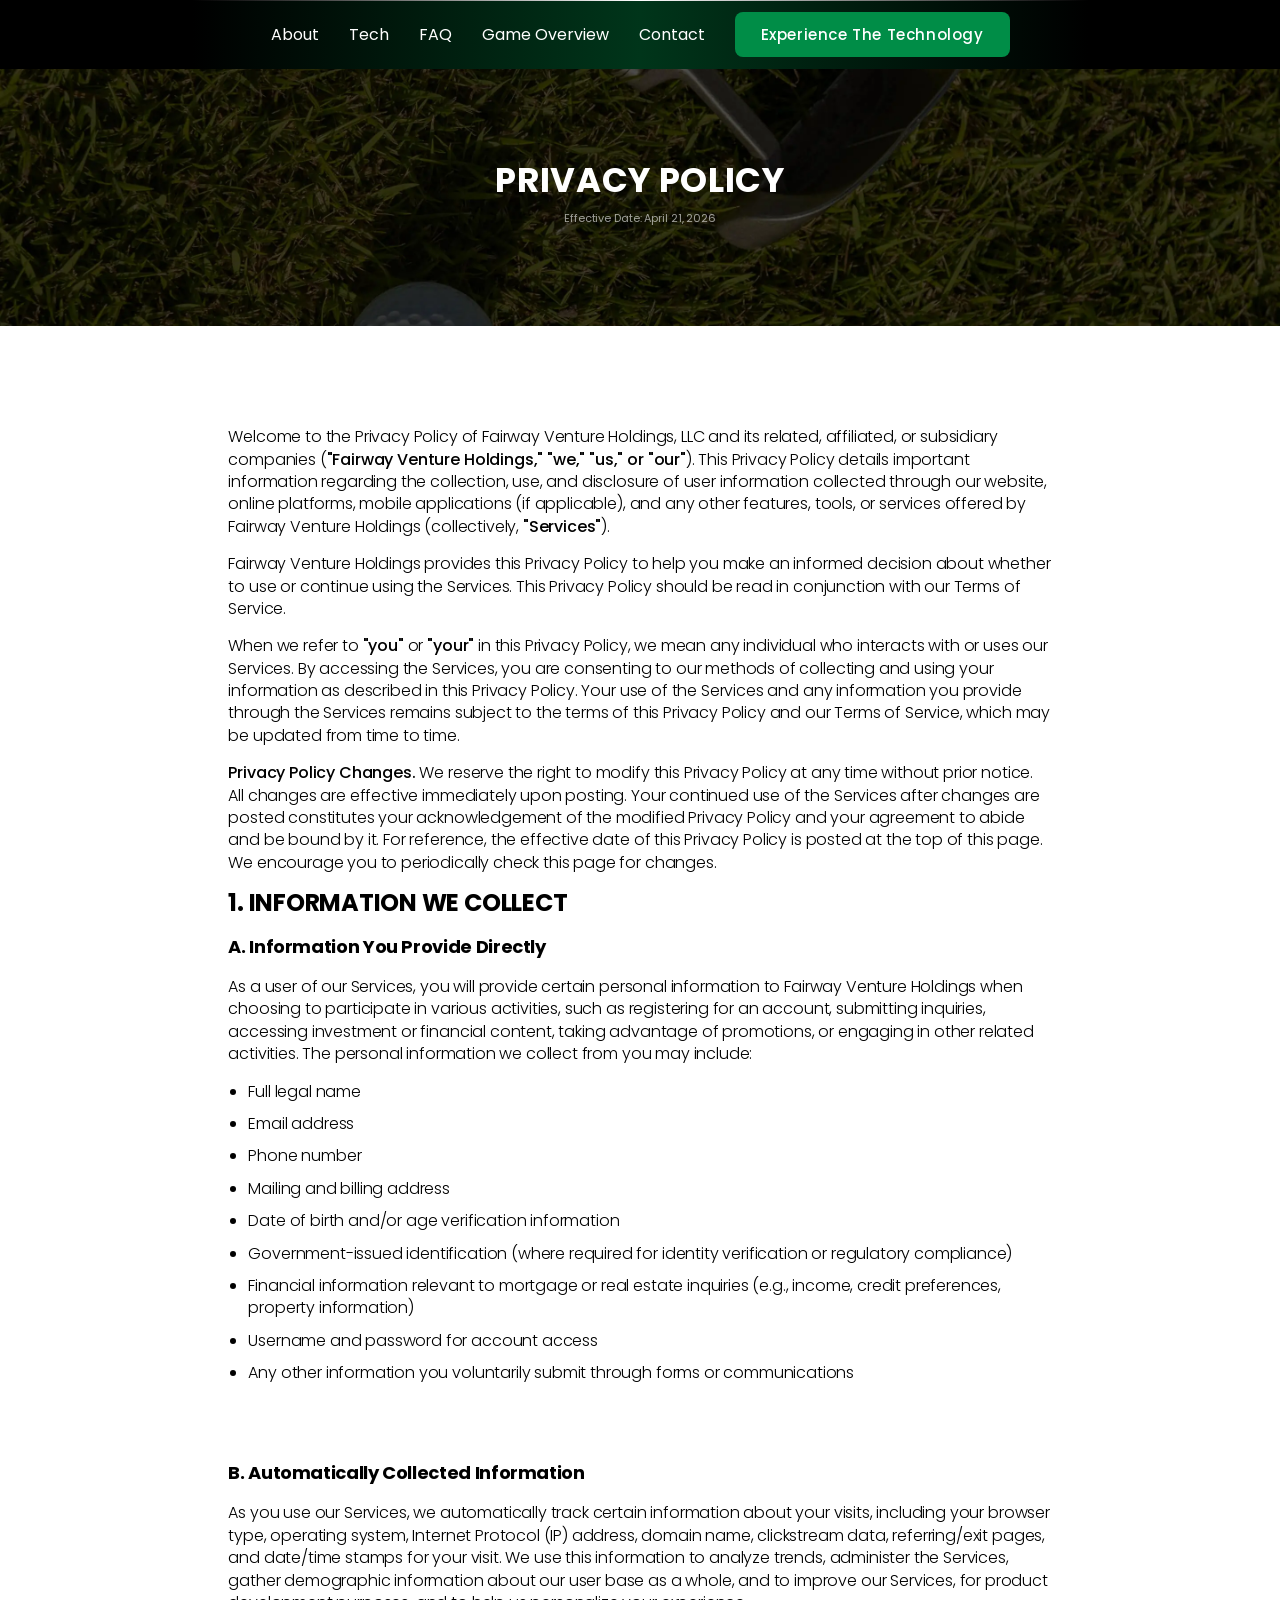
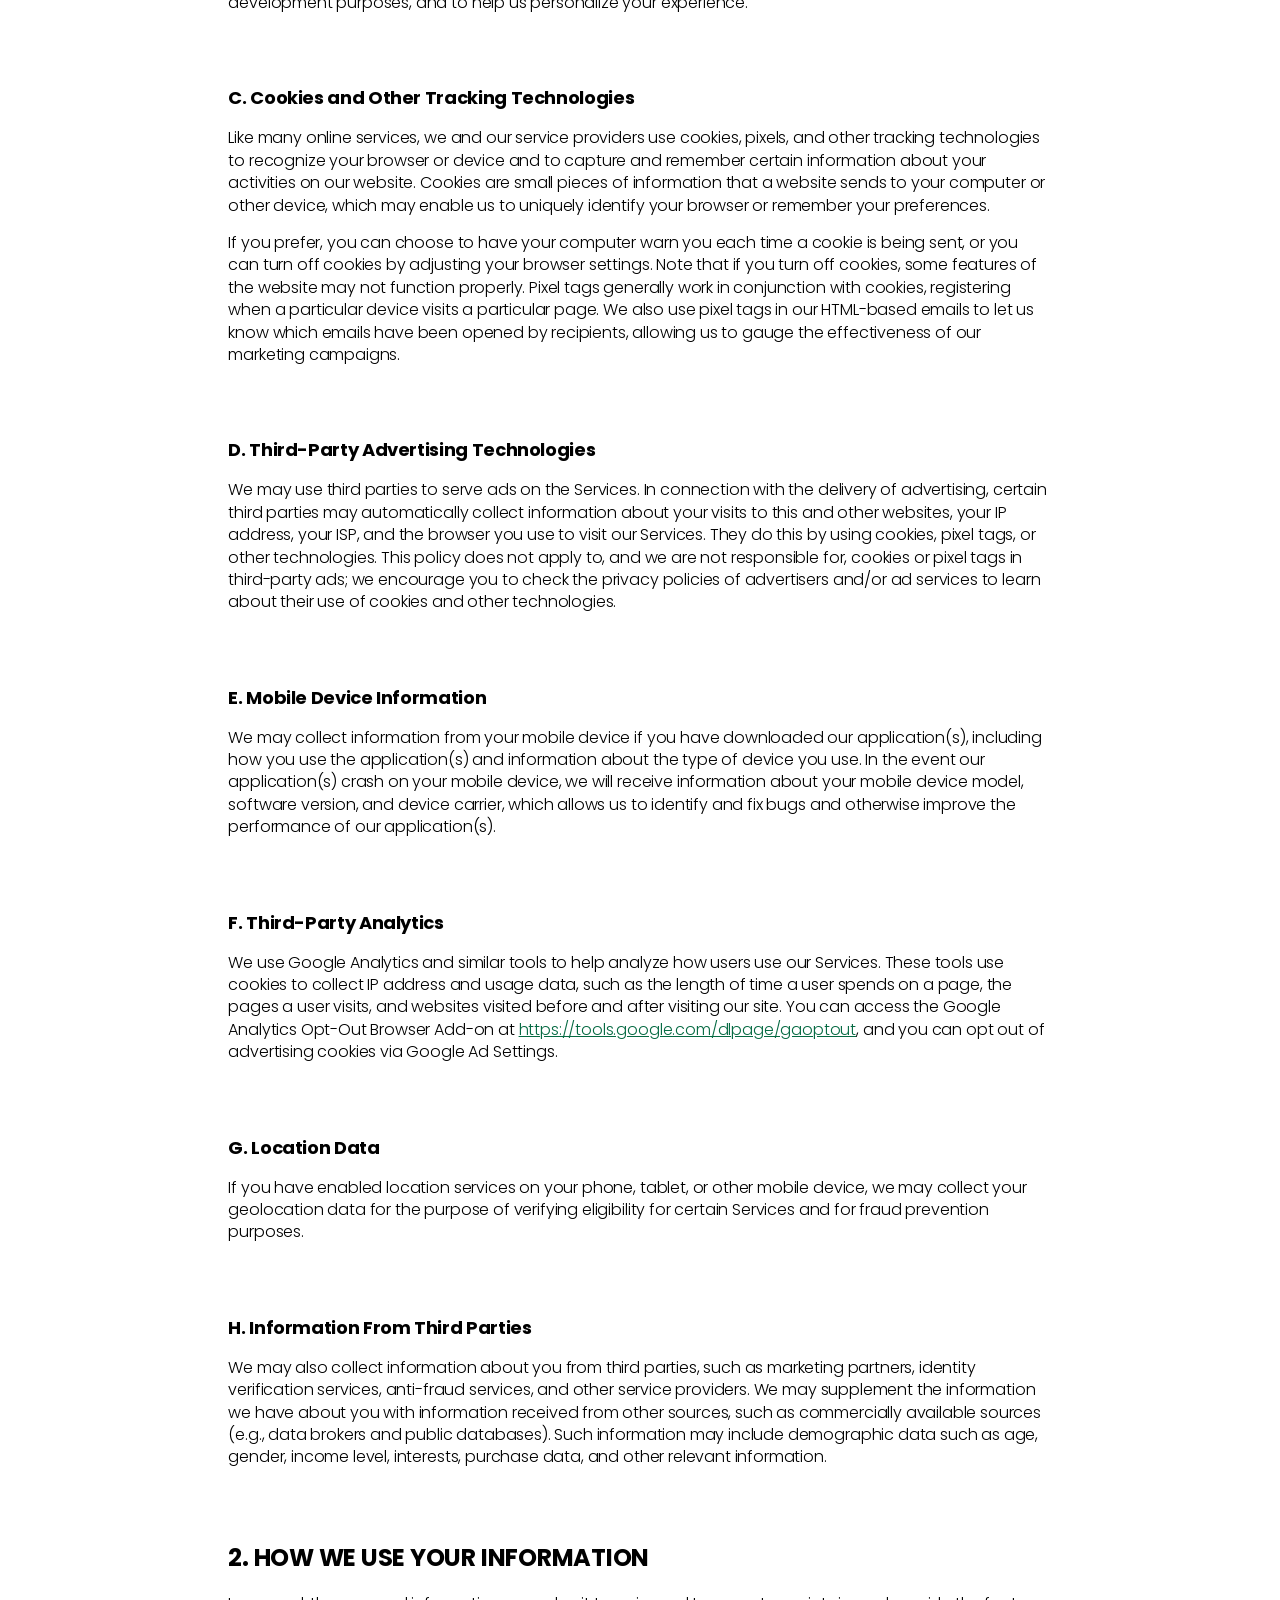
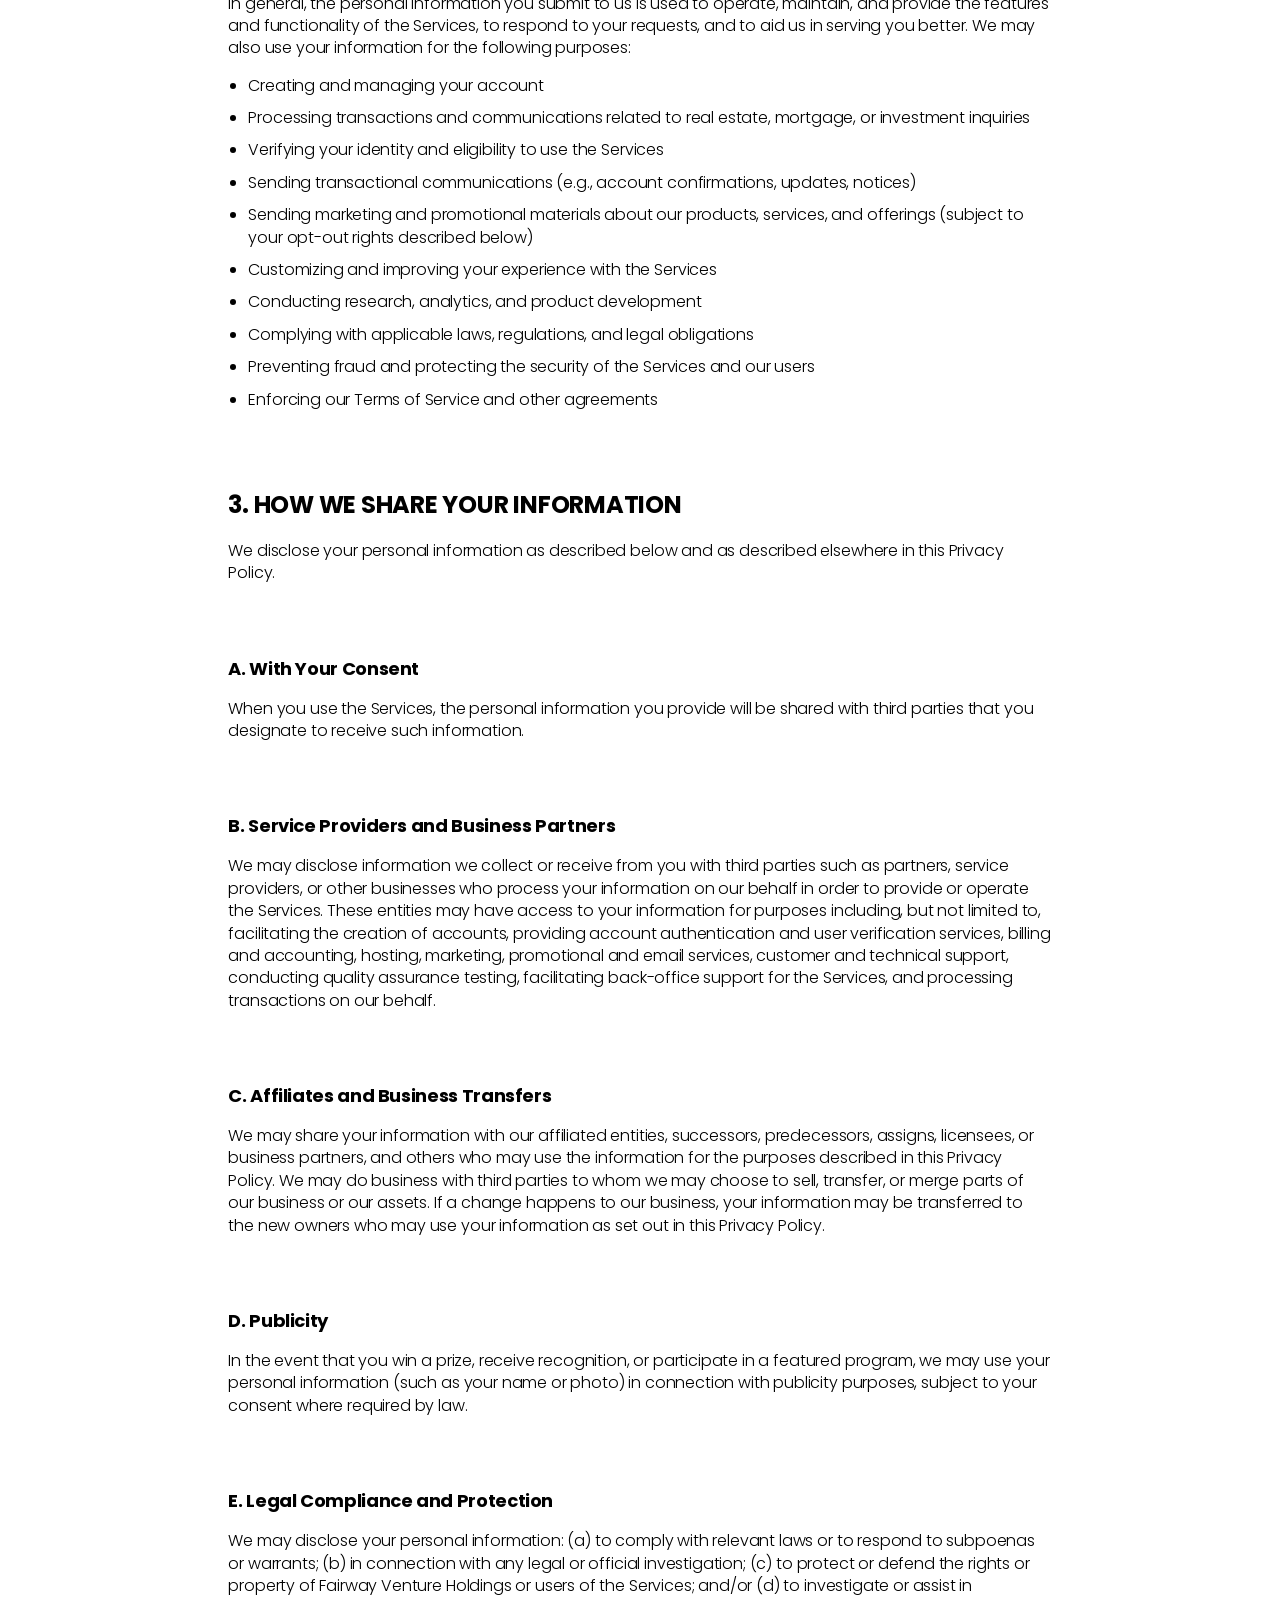
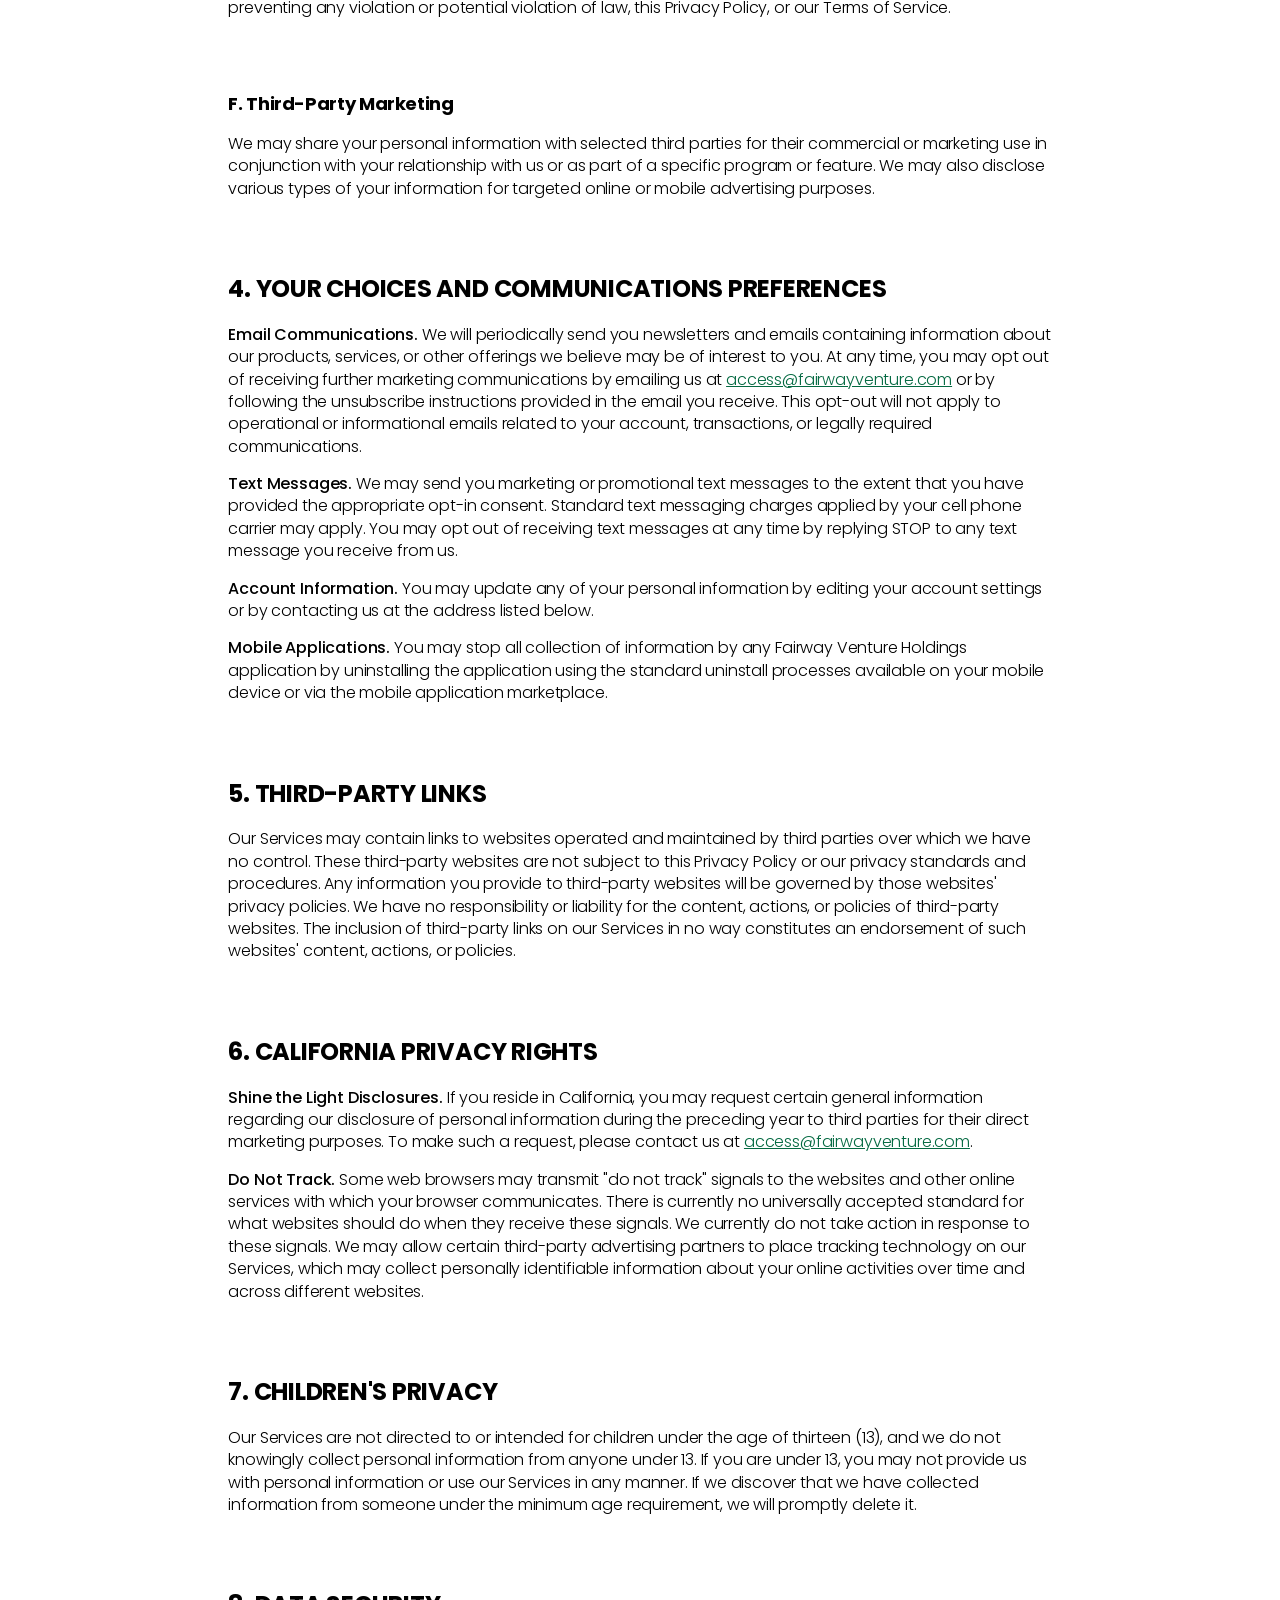
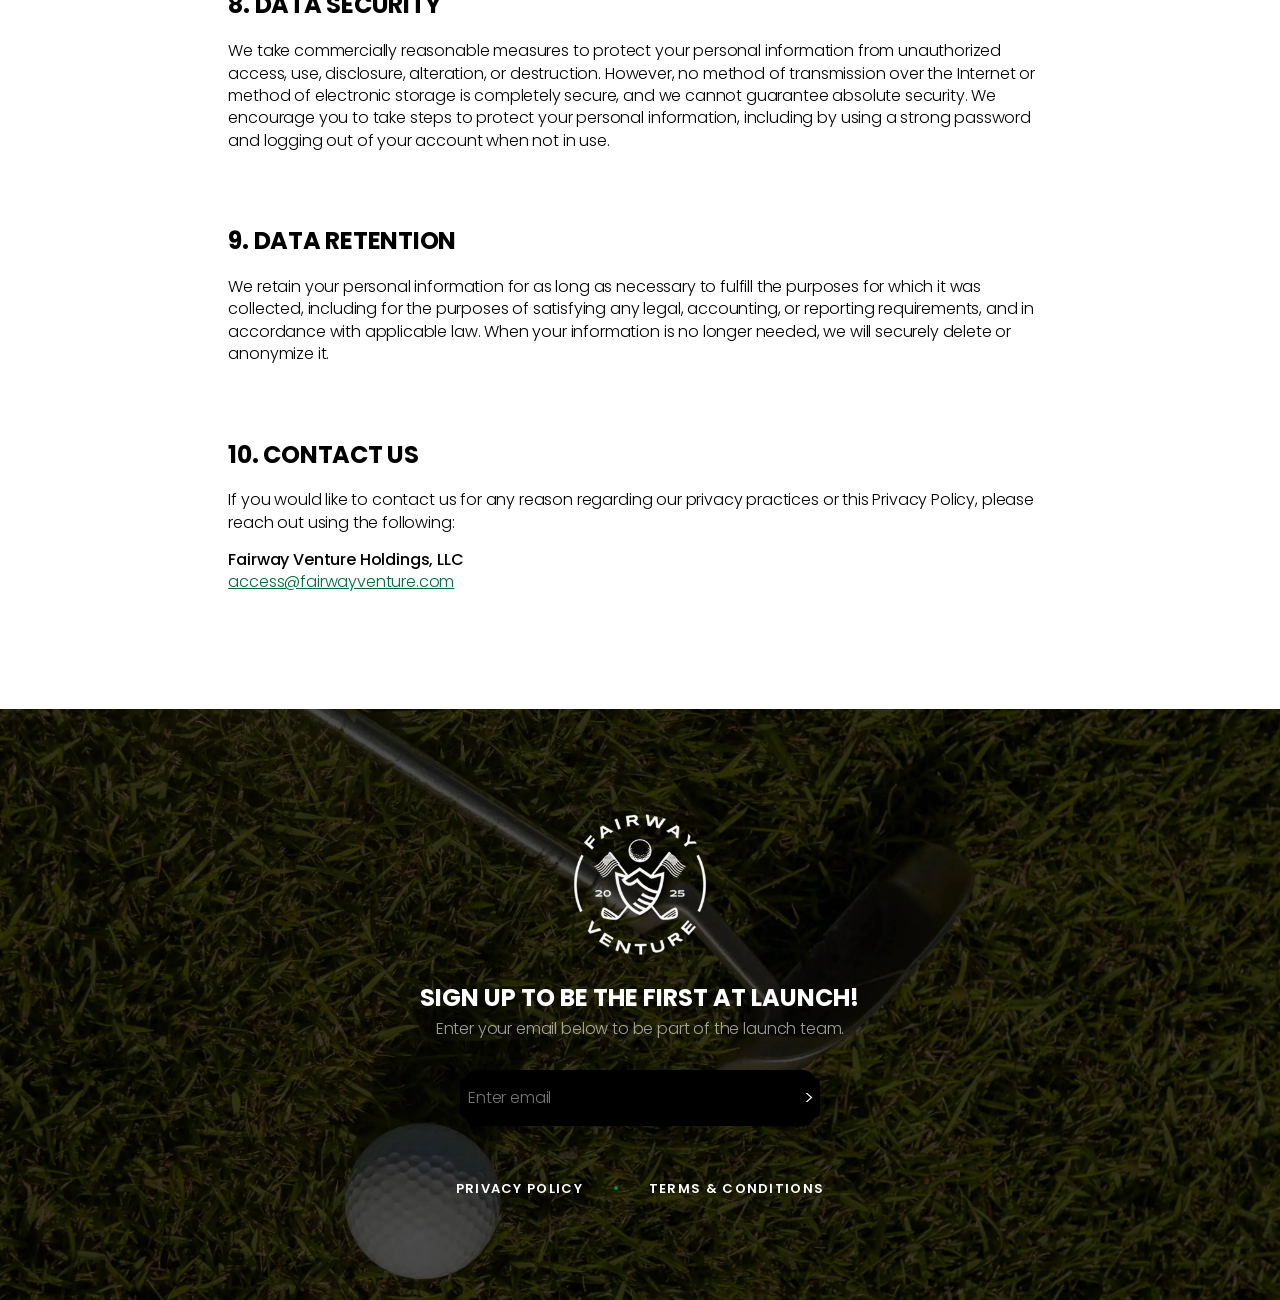
